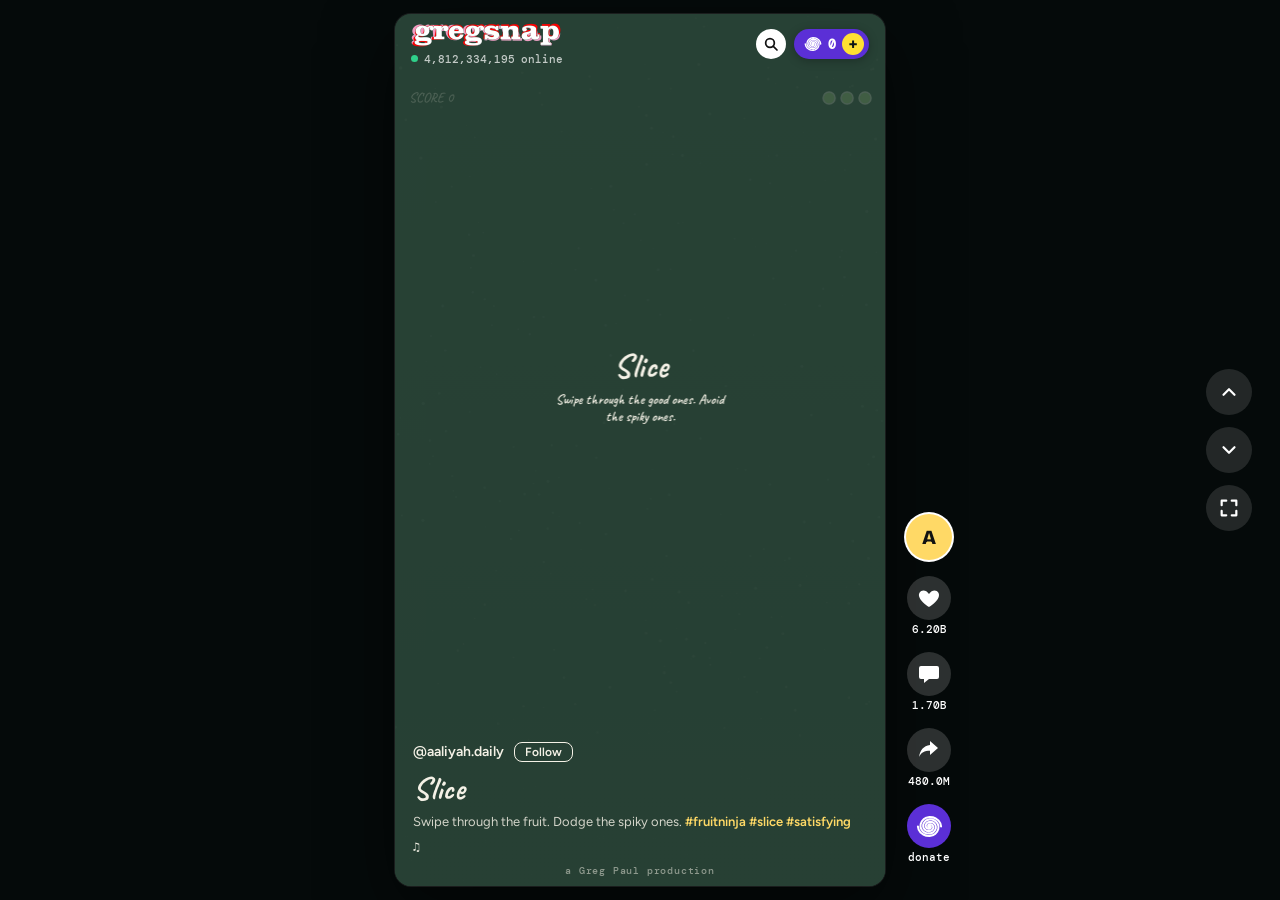
==== index.html @ 6f86787e "GregSnap: shuffle the cards in Pairs/match games (pairs were laid out side by side) Co-Authored-By: " ====
<!doctype html><html lang="en"><head><meta charset="utf-8"><meta name="viewport" content="width=device-width,initial-scale=1,viewport-fit=cover">
<meta name="theme-color" content="#050a0a"><meta name="apple-mobile-web-app-capable" content="yes"><meta name="mobile-web-app-capable" content="yes"><meta name="apple-mobile-web-app-status-bar-style" content="black-translucent"><title>GregSnap</title><link rel="icon" type="image/png" sizes="96x96" href="[data-uri]"><link rel="icon" type="image/png" sizes="192x192" href="[data-uri]"><meta name="apple-mobile-web-app-title" content="GregSnap"><link rel="manifest" href="/manifest.webmanifest"><link rel="apple-touch-icon" href="[data-uri]">
<meta name="claude:viewport-fit-sides" content="cover">
<script>try{if(navigator.standalone||matchMedia("(display-mode: standalone)").matches)document.documentElement.classList.add("sa")}catch(_){}</script>
<link rel="preconnect" href="https://fonts.googleapis.com">
<link rel="preconnect" href="https://fonts.gstatic.com" crossorigin>
<link href="https://fonts.googleapis.com/css2?family=Bricolage+Grotesque:opsz,wght@12..96,600;12..96,800&family=DM+Mono:wght@400;500&family=Figtree:wght@400;600&display=swap" rel="stylesheet">
<link href="https://fonts.googleapis.com/css2?family=Nunito:wght@600;700;800;900&display=swap" rel="stylesheet"><link href="https://fonts.googleapis.com/css2?family=Bangers:wght@400&display=swap" rel="stylesheet">
<link href="https://fonts.googleapis.com/css2?family=Righteous:wght@400&display=swap" rel="stylesheet">
<link href="https://fonts.googleapis.com/css2?family=VT323:wght@400&display=swap" rel="stylesheet">
<link href="https://fonts.googleapis.com/css2?family=Fredoka:wght@400;600&display=swap" rel="stylesheet">
<link href="https://fonts.googleapis.com/css2?family=Baloo+2:wght@600;800&display=swap" rel="stylesheet">
<link href="https://fonts.googleapis.com/css2?family=Bungee&display=swap" rel="stylesheet">
<link href="https://fonts.googleapis.com/css2?family=Nunito:wght@600;800&display=swap" rel="stylesheet">
<link href="https://fonts.googleapis.com/css2?family=IBM+Plex+Sans:wght@500;600&display=swap" rel="stylesheet">
<link href="https://fonts.googleapis.com/css2?family=Chakra+Petch:wght@500;600;700&display=swap" rel="stylesheet">
<link href="https://fonts.googleapis.com/css2?family=IBM+Plex+Mono:wght@400;500&display=swap" rel="stylesheet">
<link href="https://fonts.googleapis.com/css2?family=Anton:wght@400&display=swap" rel="stylesheet">
<link href="https://fonts.googleapis.com/css2?family=Oswald:wght@400;500&display=swap" rel="stylesheet">
<link href="https://fonts.googleapis.com/css2?family=Special+Elite:wght@400&display=swap" rel="stylesheet">
<link href="https://fonts.googleapis.com/css2?family=Courier+Prime:wght@400;700&display=swap" rel="stylesheet">
<link href="https://fonts.googleapis.com/css2?family=Press+Start+2P:wght@400&display=swap" rel="stylesheet">
<link href="https://fonts.googleapis.com/css2?family=Space+Grotesk:wght@500;700&display=swap" rel="stylesheet">
<link href="https://fonts.googleapis.com/css2?family=Space+Mono:wght@400;700&display=swap" rel="stylesheet">
<link href="https://fonts.googleapis.com/css2?family=Archivo:wght@700;800&display=swap" rel="stylesheet">
<link href="https://fonts.googleapis.com/css2?family=Shrikhand:wght@400&display=swap" rel="stylesheet">
<link href="https://fonts.googleapis.com/css2?family=Orbitron:wght@500;800&display=swap" rel="stylesheet">
<link href="https://fonts.googleapis.com/css2?family=Caveat:wght@500;700&display=swap" rel="stylesheet">
<link href="https://fonts.googleapis.com/css2?family=Creepster&family=Silkscreen:wght@400;700&display=swap" rel="stylesheet">
<link href="https://fonts.googleapis.com/css2?family=Titan+One:wght@400&display=swap" rel="stylesheet">
<link href="https://fonts.googleapis.com/css2?family=Lilita+One:wght@400&display=swap" rel="stylesheet">
<link href="https://fonts.googleapis.com/css2?family=Playfair+Display:wght@700;900&display=swap" rel="stylesheet">
<link href="https://fonts.googleapis.com/css2?family=Cinzel:wght@500;700&display=swap" rel="stylesheet">
<link href="https://fonts.googleapis.com/css2?family=Luckiest+Guy&family=Rubik:wght@500;700;800;900&display=swap" rel="stylesheet">
<link href="https://fonts.googleapis.com/css2?family=Comic+Neue:wght@400;700&display=swap" rel="stylesheet">
<style>
/* Layout: one phone-shaped vertical feed. Each slide is a playable game card with a rail on the right and a caption underneath. */
:root{
  --ink:#0c1615;
  --paper:#f2f6f1;
  --yellow:#ffe033;
  --coral:#ff5a4e;
  --mint:#5be3b0;
  --green:#12a06a;
  --stage:#050a0a;
  --bezel:#1a2423;
  --muted:#9fb3ad;
  --display:"Bricolage Grotesque","Arial Black",system-ui,sans-serif;
  --body:"Figtree",system-ui,sans-serif;
  --mono:"DM Mono",ui-monospace,Menlo,monospace;
  color-scheme:dark;
}
html,body{height:100%}
body{
  box-sizing:border-box;margin:0;background:var(--stage);color:var(--paper);
  font:400 14px/1.4 var(--body);
  display:flex;justify-content:center;align-items:center;overflow:hidden;
  padding-block:12px;
  padding-left:max(16px,env(safe-area-inset-left,0px));
  padding-right:max(16px,env(safe-area-inset-right,0px));
}
.phone{
  position:relative;flex:none;height:100%;max-height:880px;aspect-ratio:9/19;max-width:100%;min-width:0;
  border-radius:38px;overflow:hidden;background:#000;
  box-shadow:0 0 0 7px var(--bezel),0 30px 80px rgba(0,0,0,.6);
}
@media (max-width:520px){.phone{border-radius:22px}}

.top{
  position:absolute;top:0;left:0;right:0;height:58px;z-index:5;
  display:flex;align-items:center;justify-content:space-between;padding:0 14px;
  pointer-events:none;color:var(--hdc,#fff);
}
.brand{display:flex;align-items:center;gap:8px}
.mark{width:28px;height:28px;border-radius:9px;background:var(--hdc,#fff);color:var(--hdi,#111);display:grid;place-items:center;font:800 18px var(--display)}
.word{font:800 20px var(--display);letter-spacing:-.03em}
.live{display:flex;align-items:center;gap:6px;font:500 11px var(--mono);color:var(--hdd,#ccc);font-variant-numeric:tabular-nums}
.live i{width:7px;height:7px;border-radius:50%;background:#2fd08a;animation:blink 1.4s infinite}
@keyframes blink{50%{opacity:.25}}

.feed{
  position:absolute;inset:0;overflow-y:auto;scroll-snap-type:y mandatory;scrollbar-width:none;
  overscroll-behavior:contain;outline:none;
}
.feed::-webkit-scrollbar{display:none}
.slide{position:relative;height:100%;scroll-snap-align:start;scroll-snap-stop:always;overflow:hidden}

.play{
  position:absolute;inset:0;overflow:hidden;
}
.play canvas{display:block;width:100%;height:100%;touch-action:pan-y;-webkit-user-select:none;user-select:none}
.play canvas.hold{touch-action:none}
/* essay post: a long read that sometimes shows up in the feed */
.essay{position:absolute;overflow-y:auto;overscroll-behavior-y:auto;-webkit-overflow-scrolling:touch;touch-action:pan-y;scrollbar-width:thin;color:#1d1d1b;font:17px/1.62 Georgia,'Iowan Old Style','Times New Roman',serif;-webkit-user-select:text;user-select:text}
.essay .in{max-width:34em;margin:0 auto;padding:26px 22px 40px}
.essay h1{font:700 27px/1.2 Georgia,serif;margin:4px 0 6px;letter-spacing:-.01em}
.essay .by{font:13px/1.4 Georgia,serif;color:#77756e;font-style:italic;margin:0 0 22px}
.essay h2{font:700 19px/1.3 Georgia,serif;margin:28px 0 8px}
.essay p{margin:0 0 15px}
.essay .fn{margin:0 0 8px;color:#9a978f;font:12px/1.5 Georgia,serif}
.essay pre{margin:0 0 15px;padding:12px 14px;background:#f0eee6;border-radius:6px;overflow-x:auto;font:13px/1.5 Menlo,Consolas,monospace;white-space:pre}
.essay a{color:#8a2a1f}
.essay p.fn:first-of-type{}
.essay pre.fn{font-size:12px;padding:10px 12px}
.essay sup{color:#8a2a1f}
.essay .coda{margin-top:28px;padding-top:14px;border-top:1px solid #dcd9cf;color:#6b6962;font-size:15px;font-style:italic}

.rail{position:absolute;right:8px;bottom:150px;width:52px;display:flex;flex-direction:column;align-items:center;gap:9px}
.av{width:46px;height:46px;border-radius:50%;display:grid;place-items:center;font:800 20px var(--display);box-shadow:0 0 0 2px var(--sfg,#fff)}
.rbtn{display:grid;justify-items:center;gap:2px;background:none;border:0;padding:0;color:var(--sfg,#fff);font:500 11px var(--mono);cursor:pointer;font-variant-numeric:tabular-nums}
.rbtn .ic{width:44px;height:44px;border-radius:50%;background:color-mix(in srgb,var(--sfg,#fff) 16%,transparent);display:grid;place-items:center}
.rbtn svg{width:24px;height:24px}
.rbtn.on .ic{color:#ff3b5c}
.rbtn:focus-visible,.follow:focus-visible,.sheet button:focus-visible{outline:2px solid var(--yellow);outline-offset:2px;border-radius:12px}
.rbtn.pulse .ic{animation:pop .3s}
@media (max-height:660px){.rbtn[data-act="next"]{display:none}}
@keyframes pop{50%{transform:scale(1.22)}}

.cap{
  position:absolute;left:0;right:0;bottom:0;height:150px;box-sizing:border-box;padding:10px 16px 14px;
  display:flex;flex-direction:column;justify-content:flex-end;gap:6px;
  background:linear-gradient(to bottom,transparent,var(--capbg,transparent) 36%);
}
.who{display:flex;align-items:center;gap:10px;font:600 14px var(--body);color:var(--sfg,#fff)}
.follow{border:1.5px solid var(--sfg,#fff);background:none;color:var(--sfg,#fff);border-radius:8px;padding:2px 10px;font:600 12px var(--body);cursor:pointer}
.follow.on{background:var(--sfg,#fff);color:var(--sbgc,#111)}
.ttl{font-family:var(--tfont,var(--display));font-weight:var(--tfw,800);font-size:var(--tsize,22px);line-height:1.08;letter-spacing:var(--tls,-.02em);text-transform:var(--tcase,none);color:var(--sfg,#fff);text-wrap:balance}
.desc{margin:0;font-size:13px;color:var(--sdim,#ddd);display:-webkit-box;-webkit-line-clamp:2;-webkit-box-orient:vertical;overflow:hidden}
.tag{color:var(--stag,#ffe033);font-weight:600}
.music{display:flex;align-items:center;gap:8px;font:400 12px var(--mono);color:var(--sfg,#fff)}
.mq{overflow:hidden;white-space:nowrap;flex:1;min-width:0}
.mq span{display:inline-block;padding-left:100%;animation:marq 10s linear infinite}
@keyframes marq{to{transform:translateX(-100%)}}

.scrim{position:absolute;inset:0;z-index:9;background:rgba(0,0,0,.45)}
.sheet{
  position:absolute;left:0;right:0;bottom:0;height:56%;z-index:10;background:#111c1b;border-radius:22px 22px 0 0;
  transform:translateY(105%);transition:transform .28s ease;display:flex;flex-direction:column;
}
.sheet.open{transform:none}
.sheet header{display:flex;justify-content:space-between;align-items:center;padding:14px 16px;font:800 16px var(--display);border-bottom:1px solid rgba(242,246,241,.1)}
.sheet header button{background:none;border:0;color:var(--paper);font:600 13px var(--body);cursor:pointer;padding:4px 8px}
.sheet ul{list-style:none;margin:0;padding:12px 16px;overflow:auto;display:grid;gap:14px;align-content:start}
.sheet .u{font:500 12px var(--mono);color:var(--muted)}
.sheet .t{font-size:14px}
.sheet .lk{float:right;color:var(--muted)}

[hidden]{display:none!important}
.rbtn.dn .ic{background:#5b2fd6;color:#fff}
.rbtn.dn svg{width:27px;height:27px}
.who2{display:flex;align-items:center;gap:12px}
.av2{width:44px;height:44px;border-radius:50%;display:grid;place-items:center;font:800 19px var(--display);color:var(--ink);flex:none}
.who2 b{display:block;font:800 16px var(--display)}
.who2 small{display:block;font:500 11px var(--mono);color:var(--muted)}
.urlrow{display:flex;gap:8px}
.urlrow input{flex:1;min-width:0;border:0;border-radius:10px;padding:12px;background:rgba(242,246,241,.08);color:var(--paper);font:500 13px var(--mono)}
.smsg{width:100%;box-sizing:border-box;resize:none;border:0;border-radius:10px;padding:12px;background:rgba(242,246,241,.08);color:var(--paper);font:500 14px/1.4 var(--body)}
.smsg:focus-visible{outline:2px solid var(--yellow);outline-offset:2px}
.urlrow button{flex:1;min-height:44px;border:0;border-radius:10px;padding:0 14px;background:var(--paper);color:var(--ink);font:700 13px var(--body);cursor:pointer;min-width:96px}
.urlrow button:focus-visible,.linkbtn:focus-visible,.urlrow input:focus-visible{outline:2px solid var(--yellow);outline-offset:2px}
.linka{text-decoration:none}
.linkbtn{border:0;background:none;color:var(--yellow);font:600 13px var(--body);cursor:pointer;padding:6px;text-align:center}
.sdesc{margin:0;font:600 14px var(--body);color:var(--paper)}
.bt{display:grid;gap:2px;min-width:0}
.bt .word{line-height:1}
.galchip{pointer-events:auto;display:flex;align-items:center;gap:6px;border:0;cursor:pointer;color:#fff;background:#5b2fd6;box-shadow:0 2px 10px rgba(0,0,0,.25);border-radius:999px;padding:4px 5px 4px 10px;font:600 13px var(--mono);font-variant-numeric:tabular-nums}
.galchip svg{width:18px;height:18px;color:#fff;display:block}
.galchip .plus{width:22px;height:22px;border-radius:50%;background:var(--yellow);color:var(--ink);display:grid;place-items:center;font:800 16px/1 var(--body)}
.galchip:focus-visible,.spinbtn:focus-visible,.donate:focus-visible,.amts button:focus-visible{outline:2px solid var(--yellow);outline-offset:2px}

.crate{height:auto;max-height:84%}
.sheet.small{height:auto;max-height:80%}
.sheet header .hr{display:flex;gap:2px}
.cbody{flex:1 1 auto;min-height:0;overflow:auto;padding:12px 16px 20px;display:grid;gap:12px;align-content:start}
.bal{display:flex;align-items:center;justify-content:space-between;font:500 11px var(--mono);color:var(--muted);letter-spacing:.05em}
.bal b{display:flex;align-items:center;gap:8px;font:800 28px var(--display);color:var(--paper);letter-spacing:-.02em;font-variant-numeric:tabular-nums}
.bal b svg{width:24px;height:24px;color:#c9b8ff}
.reelwrap{position:relative;border-radius:14px;background:#0b1413;box-shadow:inset 0 0 0 1px rgba(242,246,241,.12);overflow:hidden}
.reelwrap::before,.reelwrap::after{content:"";position:absolute;top:0;bottom:0;width:48px;z-index:2;pointer-events:none}
.reelwrap::before{left:0;background:linear-gradient(90deg,#0b1413,transparent)}
.reelwrap::after{right:0;background:linear-gradient(270deg,#0b1413,transparent)}
.marker{position:absolute;left:50%;top:0;bottom:0;width:3px;margin-left:-1.5px;background:var(--yellow);z-index:3;box-shadow:0 0 12px rgba(255,224,51,.8)}
.marker::before,.marker::after{content:"";position:absolute;left:50%;margin-left:-7px;border:7px solid transparent}
.marker::before{top:0;border-top-color:var(--yellow)}
.marker::after{bottom:0;border-bottom-color:var(--yellow)}
.reel{padding:14px 0;overflow:hidden}
.strip{display:flex;will-change:transform}
.it{flex:none;width:88px;height:112px;margin-right:6px;border-radius:10px;background:#16201f;background:radial-gradient(circle at 50% 36%,color-mix(in srgb,var(--c) 28%,transparent),transparent 68%),#16201f;box-shadow:inset 0 0 0 1px rgba(242,246,241,.09);display:grid;place-items:center;align-content:center;gap:2px;text-align:center;color:var(--paper)}
.it svg{width:34px;height:34px;color:var(--c)}
.it b{font:800 20px var(--display);letter-spacing:-.02em}
.it small{font:500 9px var(--mono);color:var(--muted);letter-spacing:.06em}
.it.none svg{opacity:.3}
.it.none b{font-size:14px;line-height:1.05;color:var(--muted)}
.it.dim{opacity:.35;transition:opacity .4s}
.it.win{box-shadow:inset 0 0 0 1px rgba(242,246,241,.55),0 0 24px rgba(255,255,255,.16);transform:scale(1.05)}
.result{margin:0;min-height:24px;text-align:center;font:800 19px var(--display);letter-spacing:-.01em;text-wrap:balance}
.spinbtn,.donate{border:0;border-radius:14px;padding:14px;cursor:pointer;font:800 17px var(--display);color:var(--ink);display:flex;justify-content:center;align-items:center;gap:10px}
.spinbtn{background:linear-gradient(90deg,var(--yellow),#ffb703)}
.donate{background:linear-gradient(90deg,var(--mint),#7dd6ff)}
.spinbtn small{font:500 11px var(--mono);background:rgba(12,22,21,.15);border-radius:999px;padding:2px 8px}
.spinbtn:disabled,.donate:disabled{opacity:.5;cursor:default}
.sub{margin:0;font:500 11px var(--mono);color:var(--muted);text-align:center}
.amts{display:grid;grid-template-columns:repeat(4,1fr);gap:6px}
.amts button{border:0;border-radius:10px;padding:10px 4px;background:rgba(242,246,241,.08);color:var(--paper);font:600 13px var(--mono);cursor:pointer}
.amts button[aria-pressed="true"]{background:var(--paper);color:var(--ink)}

.gift{position:absolute;inset:0;z-index:30;display:grid;place-items:center;pointer-events:none;background:radial-gradient(circle at 50% 46%,rgba(138,92,255,.6),rgba(5,10,10,.82) 72%);animation:gfade 2.8s ease both}
.gwrap{position:relative;display:grid;justify-items:center;gap:6px;text-align:center;padding:0 16px}
.gsw{width:150px;height:150px;color:#d9ccff;animation:gspin 2.4s cubic-bezier(.2,.7,.2,1) both}
.gsw svg{width:100%;height:100%;display:block}
.gl{margin:0;font:800 30px/1 var(--display);letter-spacing:-.02em;animation:gtext .6s .25s ease both}
.gsub{margin:0;font:500 12px var(--mono);color:rgba(242,246,241,.85);animation:gtext .6s .4s ease both}
.gift i{position:absolute;left:50%;top:30%;width:8px;height:8px;border-radius:50%;background:var(--yellow);animation:gfly 1.6s .2s ease-out both}
@keyframes gfade{0%{opacity:0}10%{opacity:1}80%{opacity:1}100%{opacity:0}}
@keyframes gspin{0%{transform:rotate(-300deg) scale(.15)}100%{transform:rotate(30deg) scale(1.05)}}
@keyframes gtext{from{opacity:0;transform:translateY(10px)}to{opacity:1;transform:none}}
@keyframes gfly{0%{transform:translate(0,0) scale(1);opacity:1}100%{transform:translate(var(--x),var(--y)) scale(0);opacity:0}}
@media (prefers-reduced-motion:reduce){.gift,.gift *{animation:none!important}}

@media (prefers-reduced-motion:reduce){
  .mq span,.live i{animation:none}
  .mq span{padding-left:0}
  .sheet{transition:none}
}

/* ---- layout v2: true full-screen on phones, TikTok-style card on desktop ---- */
:root{--sat:env(safe-area-inset-top,0px);--sab:env(safe-area-inset-bottom,0px);--sal:env(safe-area-inset-left,0px);--sar:env(safe-area-inset-right,0px);--railw:62px}
html,body{height:100%;height:100dvh}
html{background:var(--stage)}
body{overscroll-behavior:none;-webkit-text-size-adjust:100%}
.top{box-sizing:border-box;height:calc(60px + var(--sat));padding:var(--sat) max(16px,var(--sar)) 0 max(16px,var(--sal))}
.cap{height:auto;min-height:0;box-sizing:border-box;padding:30px max(18px,var(--sar)) calc(var(--sab) + 8px) max(18px,var(--sal));gap:7px;background:linear-gradient(to bottom,transparent,var(--capbg,transparent) 30%)}
.cap .who{min-height:26px}
.cap .desc{line-height:1.38}
.cap .music{min-height:18px}
.gp{margin-top:1px;text-align:center;font:500 10px/14px var(--mono);letter-spacing:.08em;color:var(--sfg,#fff);opacity:.5;pointer-events:none;user-select:none}
.rail{bottom:calc(var(--caph,170px) + 8px);right:max(8px,var(--sar));gap:15px}
.sheet{padding-bottom:var(--sab)}
.navs{display:none}
/* iOS home-screen web app: iOS draws its own blur over the status bar and ~40pt below it.
   Push the header below that zone, and give WebKit a solid full-width fixed strip at the top edge,
   which it fills the status bar with instead of blurring (LocalFrameView::fixedContainerEdges). */
#sbar{display:none}
@media (max-width:699px) and (orientation:portrait){
 html.sa{--sbx:30px}
 html.sa .top{height:calc(60px + var(--sat) + var(--sbx));padding-top:calc(var(--sat) + var(--sbx))}
 html.sa #sbar{display:block;position:fixed;top:0;left:0;right:0;height:max(var(--sat),12px);z-index:2147483000;pointer-events:none;background-color:var(--sbc,#050a0a)}
}

@media (max-width:699px){
  body{display:block;padding:0}
  .phone{position:fixed;inset:0;width:auto;height:auto;max-width:none;max-height:none;aspect-ratio:auto;border-radius:0;box-shadow:none;background:transparent}
  .rbtn[data-act="next"]{display:none}
  .pwa .phone{bottom:auto;height:var(--apph,100%)}
  .pwa .cap{padding-bottom:max(calc(var(--sab) + 8px),28px)}
}
@media (max-width:699px) and (max-height:700px){ .cap .desc{-webkit-line-clamp:1} }

@media (min-width:700px){
  :root{--railw:0px}
  html,body{background:var(--stage)}
  body{padding:0;display:flex;justify-content:center;align-items:center}
  .phone{--cardh:min(calc(100dvh - 28px),1040px);--cardw:min(calc(var(--cardh) * 9 / 16),calc(100vw - 200px));
    width:var(--cardw);height:var(--cardh);max-width:none;max-height:none;aspect-ratio:auto;border-radius:16px;
    box-shadow:0 0 0 1px rgba(255,255,255,.09),0 24px 70px rgba(0,0,0,.55)}
  .rail{--sfg:#fff;position:fixed;right:auto;top:auto;
    left:calc(50vw + var(--cardw) / 2 + 18px);bottom:calc((100dvh - var(--cardh)) / 2 + 22px);gap:16px;z-index:6}
  .slide:not(.is-cur) .rail{visibility:hidden}
  .rbtn[data-act="next"]{display:none}
  .navs{display:flex;flex-direction:column;gap:12px;position:fixed;right:28px;top:50%;transform:translateY(-50%);z-index:6}
  .navb{width:46px;height:46px;border-radius:50%;border:0;background:rgba(255,255,255,.12);color:#fff;display:grid;place-items:center;cursor:pointer}
  .navb:hover{background:rgba(255,255,255,.2)}
  .navb:focus-visible{outline:2px solid var(--yellow);outline-offset:2px}
  .navb svg{width:22px;height:22px}
}
/* ---- desktop fullscreen: the game fills the whole monitor (e.g. 1920x1080) ---- */
.navb.fsb{display:none}
@media (min-width:700px) and (hover:hover) and (pointer:fine){ .fsok .navb.fsb{display:grid} }
.navb.fsb .ic-out{display:none}
html.fs .navb.fsb .ic-in{display:none}
html.fs .navb.fsb .ic-out{display:block}
html.fs body{padding:0}
html.fs .phone{position:fixed;inset:0;--cardw:100vw;--cardh:100vh;width:100vw;height:100vh;border-radius:0;box-shadow:none}
html.fs .top,html.fs .cap,html.fs .rail{display:none!important}
html.fs .navs{right:18px;opacity:.18;transition:opacity .2s}
html.fs .navs:hover,html.fs .navs:focus-within{opacity:1}
.fsgp{display:none}
html.fs .fsgp{display:block;position:fixed;left:0;right:0;bottom:6px;z-index:6;text-align:center;font:500 10px/14px var(--mono);letter-spacing:.08em;color:#fff;opacity:.45;text-shadow:0 1px 2px rgba(0,0,0,.6);pointer-events:none;user-select:none}
.bt .word.glogo{display:block;position:relative;width:150px;height:24px;margin-bottom:3px;text-shadow:none;background:url([data-uri]) 0 0/100% 100% no-repeat}.glogo i{position:absolute;inset:0;background:var(--hdc,#fff);transition:background-color .3s;-webkit-mask:var(--glm) 0 0/100% 100% no-repeat;mask:var(--glm) 0 0/100% 100% no-repeat}:root{--glm:url([data-uri])}.brand .mark{width:32px;height:32px;border-radius:8px;background:#fff;overflow:hidden;padding:0;box-shadow:0 0 0 1px rgba(0,0,0,.18),0 2px 6px rgba(0,0,0,.25)}.brand .mark img{width:100%;height:100%;display:block}.bt .word{font:400 22px/1.05 GSLogo,"Rockwell Extra Bold",Rockwell,Georgia,serif;letter-spacing:.01em;color:var(--hdc,#fff);text-shadow:-1px -1px 0 #ff1a1a,-2px 1.5px 0 #f59ac0;margin-bottom:2px}.it.neg{background:radial-gradient(circle at 50% 36%,rgba(255,64,64,.22),transparent 68%),#1a1414;box-shadow:inset 0 0 0 1px rgba(255,64,64,.35)}.it.neg svg{filter:grayscale(1) brightness(.7);transform:rotate(180deg)}.it.neg b{color:#ff5a5a}.it.neg.win{animation:negShake .5s 3}@keyframes negShake{0%,100%{transform:translateX(0)}25%{transform:translateX(-4px) rotate(-2deg)}75%{transform:translateX(4px) rotate(2deg)}}@media (prefers-reduced-motion:reduce){.it.neg.win{animation:none}}@keyframes rbHue{to{filter:hue-rotate(360deg)}}@keyframes rbPan{to{background-position:200% 50%}}.it.rb{position:relative;background:linear-gradient(135deg,rgba(255,60,60,.28),rgba(255,200,40,.24),rgba(60,220,120,.24),rgba(60,160,255,.26),rgba(190,80,255,.28)),#16201f;box-shadow:none}.it.rb::before{content:'';position:absolute;inset:0;border-radius:inherit;padding:2px;background:linear-gradient(90deg,#ff3b3b,#ffb02e,#ffe83a,#3ee07a,#3aa8ff,#a65bff,#ff3bd0,#ff3b3b) 0 50%/200% 100%;-webkit-mask:linear-gradient(#000 0 0) content-box,linear-gradient(#000 0 0);-webkit-mask-composite:xor;mask-composite:exclude;animation:rbPan 2s linear infinite;pointer-events:none}.it.rb svg{color:#ff4d4d;animation:rbHue 2s linear infinite}.it.rb b,.it.rb small,#result.rb{background:linear-gradient(90deg,#ff3b3b,#ffb02e,#ffe83a,#3ee07a,#3aa8ff,#a65bff,#ff3bd0,#ff3b3b) 0 50%/200% 100%;-webkit-background-clip:text;background-clip:text;color:transparent!important;-webkit-text-fill-color:transparent;animation:rbPan 2s linear infinite}.it.rb.win{box-shadow:0 0 26px rgba(255,120,220,.45),0 0 40px rgba(80,180,255,.3)}@media (prefers-reduced-motion:reduce){.it.rb::before,.it.rb svg,.it.rb b,.it.rb small,#result.rb{animation:none}}</style>

<div id="sbar" aria-hidden="true"></div>
<main class="phone" id="phone">
  <div class="top">
    <div class="brand"><div class="bt"><span class="word glogo" role="img" aria-label="GregSnap"><i></i></span><div class="live"><i></i><span id="online">4,812,330,119</span> online</div></div></div>
    <button type="button" class="galchip" id="galchip" aria-label="Open Galaxy Crate"><span id="galIcon"></span><span id="galn">0</span><span class="plus">+</span></button>
  </div>
  <div class="feed" id="feed" tabindex="0" aria-label="GregSnap game feed"></div>
  <div class="navs"><button type="button" class="navb" id="navUp" aria-label="Previous game"><svg viewBox="0 0 24 24" fill="none" stroke="currentColor" stroke-width="2.4" stroke-linecap="round" stroke-linejoin="round"><path d="M6 15l6-6 6 6"/></svg></button><button type="button" class="navb" id="navDn" aria-label="Next game"><svg viewBox="0 0 24 24" fill="none" stroke="currentColor" stroke-width="2.4" stroke-linecap="round" stroke-linejoin="round"><path d="M6 9l6 6 6-6"/></svg></button><button type="button" class="navb fsb" id="navFs" aria-label="Fullscreen" title="Fullscreen (Esc to exit)"><svg class="ic-in" viewBox="0 0 24 24" fill="none" stroke="currentColor" stroke-width="2.4" stroke-linecap="round" stroke-linejoin="round"><path d="M4 9V4h5M20 9V4h-5M4 15v5h5M20 15v5h-5"/></svg><svg class="ic-out" viewBox="0 0 24 24" fill="none" stroke="currentColor" stroke-width="2.4" stroke-linecap="round" stroke-linejoin="round"><path d="M9 4v5H4M15 4v5h5M9 20v-5H4M15 20v-5h5"/></svg></button></div><div class="fsgp" aria-hidden="true">a Greg Paul production</div>
  <div class="scrim" id="scrim" hidden></div>
  <section class="sheet" id="sheet" aria-label="Comments">
    <header><span id="sheetTitle">Comments</span><button type="button" data-closeall>Close</button></header>
    <ul id="sheetList"></ul>
  </section>
  <section class="sheet crate" id="crate" aria-label="Galaxy Crate">
    <header><span>Galaxy Crate</span><span class="hr"><button type="button" id="snd" aria-pressed="true">Sound on</button><button type="button" id="mus" aria-pressed="false">Music off</button><button type="button" data-closeall>Close</button></span></header>
    <div class="cbody" id="paneCrate">
      <div class="bal"><span>YOUR GALAXIES</span><b><span id="balIcon"></span><span id="balN">0</span></b></div>
      <div class="reelwrap"><div class="marker"></div><div class="reel" id="reel"><div class="strip" id="strip"></div></div></div>
      <p class="result" id="result" aria-live="polite">Open a crate. Win galaxies. Or don't.</p>
      <button type="button" class="spinbtn" id="openBtn">OPEN CRATE <small>$10.00</small></button>
      <p class="sub">Crates opened: <span id="openedN">0</span></p>
    </div>
  </section>
  <section class="sheet small" id="dsheet" aria-label="Donate galaxies">
    <header><span>Donate galaxies</span><button type="button" data-closeall>Close</button></header>
    <div class="cbody">
      <div class="who2"><span class="av2" id="dAv"></span><div><b id="dName"></b><small id="dGame"></small></div></div>
      <div class="bal"><span>YOUR GALAXIES</span><b><span id="dBalIcon"></span><span id="dBal">0</span></b></div>
      <div class="amts" id="amts">
        <button type="button" data-amt="10" aria-pressed="true">10</button>
        <button type="button" data-amt="100" aria-pressed="false">100</button>
        <button type="button" data-amt="1000" aria-pressed="false">1,000</button>
        <button type="button" data-amt="all" aria-pressed="false">ALL</button>
      </div>
      <button type="button" class="donate" id="donateBtn">DONATE</button>
      <p class="sub" id="dHint"></p>
      <button type="button" class="linkbtn" id="getMore">Get more galaxies</button>
    </div>
  </section>
  <section class="sheet small" id="ssheet" aria-label="Share">
    <header><span>Share</span><button type="button" data-closeall>Close</button></header>
    <div class="cbody">
      <p class="sdesc" id="sTitle"></p>
      <textarea id="shareUrl" class="smsg" rows="3" readonly aria-label="Message to share">fazegregpaul.com</textarea>
      <div class="urlrow"><button type="button" id="copyBtn">Copy</button><button type="button" id="nativeShare" hidden>Share…</button></div>
      <a class="spinbtn linka" id="openSite" href="https://fazegregpaul.com" target="_blank" rel="noopener">Open fazegregpaul.com</a>
    </div>
  </section>
  <div class="gift" id="gift" hidden aria-hidden="true">
    <div class="gwrap">
      <i style="--x:-130px;--y:-90px"></i><i style="--x:130px;--y:-80px"></i><i style="--x:-100px;--y:110px"></i><i style="--x:110px;--y:120px"></i>
      <i style="--x:-40px;--y:-150px"></i><i style="--x:50px;--y:-140px"></i><i style="--x:-150px;--y:20px"></i><i style="--x:150px;--y:30px"></i>
      <div class="gsw" id="giftIcon"></div>
      <p class="gl" id="giftTitle"></p>
      <p class="gsub" id="giftSub"></p>
    </div>
  </div>
</main>

<script>
(() => {
  const TAU = Math.PI * 2;
  /* very short play areas (phones held sideways) can make some games ask for negative circle sizes, which throws and used
     to stop the whole app loading: clamp them to 0 instead */
  (() => { try { const P = CanvasRenderingContext2D.prototype, A = P.arc, E = P.ellipse, RR = P.roundRect;
    P.arc = function (x, y, r, ...k) { return A.call(this, x, y, r > 0 ? r : 0, ...k); };
    P.ellipse = function (x, y, rx, ry, ...k) { return E.call(this, x, y, rx > 0 ? rx : 0, ry > 0 ? ry : 0, ...k); };
    if (RR) P.roundRect = function (x, y, w, h, r) { if (typeof r === 'number' && !(r >= 0)) r = 0; else if (Array.isArray(r)) r = r.map(v => typeof v === 'number' && !(v >= 0) ? 0 : v); return RR.call(this, x, y, w, h, r); };
  } catch (_) {} })();
  const clamp = (v, a, b) => Math.max(a, Math.min(b, v));
  const rand = (a, b) => a + Math.random() * (b - a);
  const pick = a => a[Math.floor(Math.random() * a.length)];
  const fmt = n => n >= 1e12 ? (n / 1e12).toFixed(2) + 'T' : n >= 1e9 ? (n / 1e9).toFixed(2) + 'B' : n >= 1e6 ? (n / 1e6).toFixed(1) + 'M' : n >= 1e3 ? (n / 1e3).toFixed(1) + 'K' : String(Math.round(n));
  const shuf = a => { const r = a.slice(); for (let i = r.length - 1; i > 0; i--) { const j = Math.floor(Math.random() * (i + 1)); const t = r[i]; r[i] = r[j]; r[j] = t; } return r; };
  const DISPLAY = 'D', MONO = 'M';
  const lum = h => { const n = parseInt(h.slice(1), 16); return (0.299 * ((n >> 16) & 255) + 0.587 * ((n >> 8) & 255) + 0.114 * (n & 255)) / 255; };
  const onC = h => (typeof h === 'string' && h[0] === '#' && h.length === 7) ? (lum(h) > 0.6 ? '#111111' : '#ffffff') : '#111111';
  const mulberry = s => () => { s |= 0; s = s + 0x6D2B79F5 | 0; let t = Math.imul(s ^ s >>> 15, 1 | s); t = t + Math.imul(t ^ t >>> 7, 61 | t) ^ t; return ((t ^ t >>> 14) >>> 0) / 4294967296; };

  /* ---------- skins: every game gets its own look, as if a different person made it ---------- */
  const SKINS = {};
  const skin = (name, o) => (SKINS[name] = Object.assign({
    lw: 0, hard: 0, soft: 0, r: 10, sq: false, glow: 0, scan: false, bevel: false, sketch: false, pat: 'none', patc: 'rgba(0,0,0,.08)',
    fs: 1, ms: 1, fw: 700, mw: 500, case: null, dcase: null, veil: 'rgba(0,0,0,.55)', vfg: '#ffffff', dark: false,
    sh: '#000000', shc: 'rgba(0,0,0,.22)', tsize: 22, tls: '-.01em', tcase: 'none', frame: ''
  }, o, { name }));

  skin('comic', {
    bg: ['#ffe94d', '#ffd21f'], pat: 'halftone', patc: 'rgba(232,33,47,.24)', fg: '#111111', dim: '#6b5200', panel: '#ffffff', pfg: '#111111',
    line: '#111111', lw: 3.5, hard: 5, sh: '#111111', r: 6, pal: ['#e8212f', '#1f6fff', '#0fbf6a', '#ff8a00'], good: '#0a9d52', bad: '#e8212f',
    font: '"Bangers","Impact","Arial Black",sans-serif', fw: 400, fs: 1.2, mono: '"Comic Neue","Comic Sans MS",cursive', mw: 700, ms: 1,
    veil: 'rgba(255,233,77,.8)', vfg: '#111111',
    slide: '#2f6bff', sbgc: '#2f6bff', sfg: '#ffffff', sdim: '#dbe6ff', stag: '#ffe94d', tsize: 30, tfw: 400, tls: '.02em',
    frame: 'border:4px solid #111;border-radius:10px;box-shadow:7px 7px 0 #111'
  });
  skin('vapor', {
    bg: ['#ff9fe0', '#8fd6ff'], pat: 'sun', patc: 'rgba(122,44,255,.55)', fg: '#2b0b5c', dim: '#6a3fb0', panel: '#ffffff', pfg: '#2b0b5c',
    line: '#2b0b5c', lw: 2, r: 18, soft: 14, shc: 'rgba(80,20,140,.3)', pal: ['#7a2cff', '#00c2d1', '#ff4fb6', '#ffd23f'], good: '#00a38a', bad: '#ff2e7e',
    font: '"Righteous","Arial Black",sans-serif', fw: 400, fs: 1.02, mono: '"Space Mono","Courier New",monospace', mw: 700, ms: 0.88,
    veil: 'rgba(255,255,255,.55)', vfg: '#2b0b5c',
    slide: 'linear-gradient(180deg,#ffa8e4,#a6e3ff)', sbgc: '#d6c4f2', sfg: '#2b0b5c', sdim: '#5a2fa3', stag: '#6a1fe6', tsize: 24, tfw: 400,
    frame: 'border-radius:30px;box-shadow:0 0 0 5px rgba(255,255,255,.75),0 14px 34px rgba(80,20,140,.35)'
  });
  skin('fintech', {
    bg: ['#f7f9fc', '#edf1f7'], pat: 'grid', patc: 'rgba(10,37,64,.045)', fg: '#0a2540', dim: '#6b7c93', panel: '#ffffff', pfg: '#0a2540',
    line: 'rgba(10,37,64,.14)', lw: 1, r: 10, soft: 16, shc: 'rgba(50,50,93,.2)', pal: ['#635bff', '#0f9d6b', '#ffb020', '#0a2540'], good: '#0f9d6b', bad: '#df1b41',
    font: '"IBM Plex Sans",system-ui,sans-serif', fw: 600, mono: '"IBM Plex Mono",ui-monospace,monospace', mw: 500, ms: 0.92,
    veil: 'rgba(237,241,247,.82)', vfg: '#0a2540',
    slide: '#dfe6f1', sbgc: '#dfe6f1', sfg: '#0a2540', sdim: '#5b6c85', stag: '#4d45e0', tsize: 21, tfw: 600, tls: '-.02em',
    frame: 'border-radius:14px;box-shadow:0 2px 4px rgba(10,37,64,.12),0 18px 40px rgba(50,50,93,.28)'
  });
  skin('candy', {
    bg: ['#ffc9e3', '#ffe6f2'], pat: 'dots', patc: 'rgba(255,255,255,.75)', fg: '#6a1b4d', dim: '#b0508a', panel: '#ffffff', pfg: '#6a1b4d',
    line: '#6a1b4d', lw: 0, r: 26, soft: 18, shc: 'rgba(190,60,140,.28)', pal: ['#ff5fa8', '#5fd9bd', '#ffcf5c', '#b794ff'], good: '#25b894', bad: '#ff4d6d',
    font: '"Fredoka","Arial Rounded MT Bold",sans-serif', fw: 600, mono: '"Nunito",system-ui,sans-serif', mw: 800, ms: 0.98, case: 'lower',
    veil: 'rgba(255,214,235,.78)', vfg: '#6a1b4d',
    slide: 'linear-gradient(180deg,#ffb7da,#ffe0ef)', sbgc: '#ffcbe3', sfg: '#6a1b4d', sdim: '#a2497f', stag: '#d6197f', tsize: 25, tfw: 600, tls: '0',
    frame: 'border-radius:34px;box-shadow:0 0 0 6px #fff,0 14px 30px rgba(190,60,140,.35)'
  });
  skin('terminal', {
    bg: ['#04110a', '#020a06'], pat: 'none', fg: '#4dff88', dim: '#2aa355', panel: '#06180d', pfg: '#4dff88', line: '#2aa355', lw: 1.5, r: 2,
    pal: ['#4dff88', '#ffb000', '#35d0ff', '#ff4d4d'], good: '#4dff88', bad: '#ff4d4d', scan: true, dark: true,
    font: '"VT323","Courier New",monospace', fw: 400, fs: 1.38, dcase: 'upper', mono: '"VT323","Courier New",monospace', mw: 400, ms: 1.3, case: 'upper',
    veil: 'rgba(2,10,6,.82)', vfg: '#4dff88',
    slide: '#010503', sbgc: '#010503', sfg: '#4dff88', sdim: '#2aa355', stag: '#ffb000', tsize: 30, tfw: 400, tls: '.04em', tcase: 'uppercase',
    frame: 'border-radius:16px;box-shadow:0 0 0 3px #0c1a12,0 0 0 8px #17281d,0 0 28px rgba(77,255,136,.4)'
  });
  skin('brut', {
    bg: ['#a4f0d6', '#a4f0d6'], pat: 'grid', patc: 'rgba(0,0,0,.09)', fg: '#000000', dim: '#1f5a49', panel: '#ffffff', pfg: '#000000',
    line: '#000000', lw: 3, hard: 6, sh: '#000000', r: 6, pal: ['#ff5c8a', '#4d8dff', '#ffd23f', '#ffffff'], good: '#12b886', bad: '#ff4d4d',
    font: '"Space Grotesk",system-ui,sans-serif', fw: 700, mono: '"Space Mono",ui-monospace,monospace', mw: 700, ms: 0.84,
    veil: 'rgba(164,240,214,.7)', vfg: '#000000',
    slide: '#ffd23f', sbgc: '#ffd23f', sfg: '#000000', sdim: '#4a3c00', stag: '#b4005a', tsize: 24, tfw: 700, tls: '-.03em',
    frame: 'border:3px solid #000;border-radius:8px;box-shadow:8px 8px 0 #000'
  });
  skin('win95', {
    bg: ['#008080', '#008080'], pat: 'none', fg: '#ffffff', dim: '#bfe8e8', panel: '#c0c0c0', pfg: '#000000', line: '#000000', lw: 0, r: 0, bevel: true,
    pal: ['#000080', '#800000', '#006060', '#6a006a'], good: '#008000', bad: '#cc0000',
    font: '"Tahoma","Verdana",sans-serif', fw: 700, fs: 0.95, mono: '"Tahoma","Verdana",sans-serif', mw: 400, ms: 0.9,
    veil: 'rgba(0,128,128,.6)', vfg: '#ffffff',
    slide: '#008080', sbgc: '#008080', sfg: '#ffffff', sdim: '#cfeeee', stag: '#ffff00', tsize: 21, tfw: 700, tls: '0',
    frame: 'border:3px solid;border-color:#ffffff #404040 #404040 #ffffff;border-radius:0;outline:1px solid #000'
  });
  skin('klein', {
    bg: ['#1b2cff', '#1426e0'], pat: 'stripes', patc: 'rgba(255,255,255,.07)', fg: '#ffffff', dim: '#b9c2ff', panel: '#ffffff', pfg: '#1b2cff',
    line: '#ffffff', lw: 0, r: 0, pal: ['#ff6a00', '#ffe600', '#00e5a8', '#ffffff'], good: '#00e5a8', bad: '#ff6a00',
    font: '"Anton","Impact",sans-serif', fw: 400, fs: 1.12, dcase: 'upper', mono: '"Oswald","Arial Narrow",sans-serif', mw: 500, ms: 1, case: 'upper',
    veil: 'rgba(20,38,224,.78)', vfg: '#ffffff',
    slide: '#f1f0ea', sbgc: '#f1f0ea', sfg: '#1b2cff', sdim: '#5560ff', stag: '#e85a00', tsize: 32, tfw: 400, tls: '.01em', tcase: 'uppercase',
    frame: 'border-radius:0;box-shadow:none'
  });
  skin('pixel', {
    bg: ['#9bbc0f', '#8bac0f'], pat: 'pix', patc: 'rgba(15,56,15,.07)', fg: '#0f380f', dim: '#306230', panel: '#9bbc0f', pfg: '#0f380f',
    line: '#0f380f', lw: 2, r: 0, sq: true, pal: ['#0f380f', '#306230', '#0f380f', '#306230'], good: '#0f380f', bad: '#306230',
    font: '"Press Start 2P","Courier New",monospace', fw: 400, fs: 0.6, mono: '"Press Start 2P","Courier New",monospace', mw: 400, ms: 0.5,
    veil: 'rgba(155,188,15,.82)', vfg: '#0f380f',
    slide: '#c8cbb8', sbgc: '#c8cbb8', sfg: '#2a2c25', sdim: '#5a5d50', stag: '#0f380f', tsize: 15, tfw: 400, tls: '0',
    frame: 'border-radius:0;box-shadow:0 0 0 4px #0f380f,0 0 0 11px #4a4d44,0 0 0 13px #2a2c25'
  });
  skin('notebook', {
    bg: ['#fcfdff', '#f2f6ff'], pat: 'ruled', patc: 'rgba(40,90,200,.3)', fg: '#1b2a8c', dim: '#6f7bc0', panel: '#ffffff', pfg: '#1b2a8c',
    line: '#1b2a8c', lw: 2.5, r: 8, sketch: true, pal: ['#e2362b', '#1b2a8c', '#2bb673', '#f2a900'], good: '#2bb673', bad: '#e2362b',
    font: '"Caveat","Comic Sans MS",cursive', fw: 700, fs: 1.32, mono: '"Caveat","Comic Sans MS",cursive', mw: 600, ms: 1.2,
    veil: 'rgba(252,253,255,.8)', vfg: '#1b2a8c',
    slide: '#e6d2ae', sbgc: '#e6d2ae', sfg: '#3a2a14', sdim: '#7a6238', stag: '#1b2a8c', tsize: 32, tfw: 700, tls: '0',
    frame: 'border:9px solid #fffdf6;border-radius:3px;box-shadow:0 8px 20px rgba(60,40,10,.4)'
  });
  skin('neon', {
    bg: ['#14002b', '#2b0057'], pat: 'grid', patc: 'rgba(255,43,214,.16)', fg: '#ffffff', dim: '#c9a8ff', panel: '#1d0140', pfg: '#ffffff',
    line: '#ff2bd6', lw: 2, r: 4, glow: 12, pal: ['#ff2bd6', '#00f0ff', '#ffe600', '#8a5cff'], good: '#00f0ff', bad: '#ff2bd6', dark: true,
    font: '"Orbitron","Arial Black",sans-serif', fw: 800, fs: 0.84, mono: '"Orbitron",sans-serif', mw: 500, ms: 0.72, case: 'upper',
    veil: 'rgba(20,0,43,.8)', vfg: '#ffffff',
    slide: '#0a0014', sbgc: '#0a0014', sfg: '#ffffff', sdim: '#b79be8', stag: '#00f0ff', tsize: 19, tfw: 800, tls: '.06em', tcase: 'uppercase',
    frame: 'border-radius:10px;box-shadow:0 0 0 2px #ff2bd6,0 0 22px #ff2bd6,0 0 64px rgba(0,240,255,.35)'
  });
  skin('slime', {
    bg: ['#ff7a00', '#ff9a2e'], pat: 'splat', patc: 'rgba(124,255,0,.4)', fg: '#2b0a3d', dim: '#6b2f87', panel: '#ffffff', pfg: '#2b0a3d',
    line: '#2b0a3d', lw: 3, hard: 4, sh: '#2b0a3d', r: 18, pal: ['#7cff00', '#a24dff', '#00c8ff', '#ff2b6a'], good: '#2bb300', bad: '#ff2b6a',
    font: '"Titan One","Arial Black",sans-serif', fw: 400, fs: 0.96, mono: '"Nunito",system-ui,sans-serif', mw: 800, ms: 1,
    veil: 'rgba(255,122,0,.78)', vfg: '#2b0a3d',
    slide: '#7cff00', sbgc: '#7cff00', sfg: '#2b0a3d', sdim: '#4d3a00', stag: '#7a12d6', tsize: 24, tfw: 400, tls: '0',
    frame: 'border:4px solid #2b0a3d;border-radius:26px;box-shadow:6px 6px 0 #2b0a3d'
  });
  skin('swiss', {
    bg: ['#f5f5f2', '#f5f5f2'], pat: 'none', fg: '#111111', dim: '#7a7a76', panel: '#ffffff', pfg: '#111111', line: '#111111', lw: 1, r: 0,
    pal: ['#ff3300', '#111111', '#2255ff', '#b5b5b0'], good: '#111111', bad: '#ff3300',
    font: '"Archivo",system-ui,sans-serif', fw: 800, mono: '"IBM Plex Mono",ui-monospace,monospace', mw: 500, ms: 0.88,
    veil: 'rgba(245,245,242,.88)', vfg: '#111111',
    slide: '#e9e9e5', sbgc: '#e9e9e5', sfg: '#111111', sdim: '#6c6c68', stag: '#ff3300', tsize: 24, tfw: 800, tls: '-.04em',
    frame: 'border-radius:0;box-shadow:0 0 0 1px #111'
  });
  skin('seventies', {
    bg: ['#f4a636', '#e8742a'], pat: 'rays', patc: 'rgba(255,240,200,.16)', fg: '#3a1c0a', dim: '#7a4a24', panel: '#fff1d0', pfg: '#3a1c0a',
    line: '#3a1c0a', lw: 2.5, r: 20, pal: ['#c8381e', '#1d7a6b', '#f2c230', '#6b2d12'], good: '#1d7a6b', bad: '#c8381e',
    font: '"Shrikhand","Georgia",serif', fw: 400, fs: 0.95, mono: '"Courier Prime","Courier New",monospace', mw: 700, ms: 0.92,
    veil: 'rgba(232,116,42,.78)', vfg: '#3a1c0a',
    slide: '#5a2a12', sbgc: '#5a2a12', sfg: '#ffe9b8', sdim: '#d9b27a', stag: '#f2c230', tsize: 24, tfw: 400, tls: '0',
    frame: 'border:6px solid #ffe9b8;border-radius:32px;box-shadow:0 0 0 3px #c8381e,0 14px 28px rgba(0,0,0,.45)'
  });
  skin('typewriter', {
    bg: ['#dcc6a0', '#cdb68c'], pat: 'speck', patc: 'rgba(60,40,10,.12)', fg: '#2a1f14', dim: '#6e5a40', panel: '#f6ecd4', pfg: '#2a1f14',
    line: '#2a1f14', lw: 1.5, hard: 3, sh: 'rgba(42,31,20,.4)', r: 2, pal: ['#b3261e', '#1f5a7a', '#8a6d1d', '#2e6b3a'], good: '#2e6b3a', bad: '#b3261e',
    font: '"Special Elite","Courier New",monospace', fw: 400, fs: 0.96, mono: '"Courier Prime","Courier New",monospace', mw: 700, ms: 0.94,
    veil: 'rgba(220,198,160,.8)', vfg: '#2a1f14',
    slide: '#a38b63', sbgc: '#a38b63', sfg: '#1f160d', sdim: '#4d3b22', stag: '#7a120c', tsize: 22, tfw: 400, tls: '0',
    frame: 'border-radius:3px;box-shadow:0 0 0 2px #2a1f14,0 12px 22px rgba(30,20,5,.45)'
  });
  skin('blueprint', {
    bg: ['#0e4a8a', '#0a3d75'], pat: 'grid', patc: 'rgba(255,255,255,.13)', fg: '#ffffff', dim: '#9cc7f2', panel: '#0c4580', pfg: '#ffffff', line: '#ffffff', lw: 1.5, r: 0,
    pal: ['#ffd84d', '#9cc7f2', '#ff8a5c', '#9cf2c9'], good: '#9cf2c9', bad: '#ff8a5c', dark: true,
    font: '"Courier Prime","Courier New",monospace', fw: 700, mono: '"Courier Prime","Courier New",monospace', mw: 400, ms: 0.94, case: 'upper',
    veil: 'rgba(10,61,117,.8)', vfg: '#ffffff',
    slide: '#082b52', sbgc: '#082b52', sfg: '#ffffff', sdim: '#8fb8e6', stag: '#ffd84d', tsize: 20, tfw: 700, tls: '.03em', tcase: 'uppercase',
    frame: 'border:2px solid #ffffff;border-radius:0;box-shadow:0 0 0 6px #082b52,0 0 0 7px rgba(255,255,255,.6)'
  });
  skin('luxury', {
    bg: ['#0d0d0d', '#1a1408'], pat: 'deco', patc: 'rgba(201,162,39,.5)', fg: '#e8c56a', dim: '#a08a4a', panel: '#16120a', pfg: '#e8c56a', line: '#c9a227', lw: 1.5, r: 0,
    pal: ['#c9a227', '#e8e1d0', '#a01c2b', '#2e7d5b'], good: '#c9a227', bad: '#c0283a', dark: true,
    font: '"Cinzel","Georgia",serif', fw: 700, fs: 0.9, mono: '"Cinzel","Georgia",serif', mw: 500, ms: 0.74, case: 'upper',
    veil: 'rgba(13,13,13,.84)', vfg: '#e8c56a',
    slide: '#050505', sbgc: '#050505', sfg: '#e8c56a', sdim: '#9c8745', stag: '#fff2c2', tsize: 20, tfw: 700, tls: '.08em', tcase: 'uppercase',
    frame: 'border:2px solid #c9a227;border-radius:0;box-shadow:0 0 0 5px #050505,0 0 0 6px #c9a227'
  });

  skin('chalk', {
    bg: ['#2f4a3c', '#274034'], pat: 'speck', patc: 'rgba(255,255,255,.12)', fg: '#f4f1e6', dim: '#b9c9b8', panel: '#355645', pfg: '#f4f1e6', line: '#f4f1e6', lw: 2.5, r: 10, sketch: true,
    pal: ['#ffd966', '#8fd3ff', '#ff9aa2', '#b5e48c'], good: '#b5e48c', bad: '#ff7b7b', dark: true,
    font: '"Caveat","Comic Sans MS",cursive', fw: 700, fs: 1.3, mono: '"Caveat","Comic Sans MS",cursive', mw: 600, ms: 1.18, veil: 'rgba(39,64,52,.82)', vfg: '#f4f1e6',
    tsize: 32, tfw: 700, tls: '0'
  });
  skin('sticker', {
    bg: ['#e9e0ff', '#f6f1ff'], pat: 'dots', patc: 'rgba(160,108,213,.22)', fg: '#231942', dim: '#6b5a9b', panel: '#ffffff', pfg: '#231942', line: '#231942', lw: 3, hard: 3, sh: '#231942', r: 14,
    pal: ['#ff6b6b', '#4ecdc4', '#ffe66d', '#a06cd5'], good: '#1fae9f', bad: '#ff4d4d', font: '"Lilita One","Arial Black",sans-serif', fw: 400, fs: 1, mono: '"Nunito",system-ui,sans-serif', mw: 800, ms: 0.98,
    veil: 'rgba(246,241,255,.8)', vfg: '#231942', tsize: 26, tfw: 400, tls: '0'
  });
  skin('newsprint', {
    bg: ['#e8e6df', '#dcd9d0'], pat: 'speck', patc: 'rgba(0,0,0,.1)', fg: '#1a1a1a', dim: '#5a5a55', panel: '#f5f3ec', pfg: '#1a1a1a', line: '#1a1a1a', lw: 1.5, r: 0,
    pal: ['#c1121f', '#1a1a1a', '#d9a404', '#4a4a4a'], good: '#2e6b3a', bad: '#c1121f', font: '"Playfair Display","Georgia",serif', fw: 900, fs: 0.98, mono: '"Courier Prime","Courier New",monospace', mw: 700, ms: 0.92,
    veil: 'rgba(232,230,223,.84)', vfg: '#1a1a1a', tsize: 24, tfw: 900, tls: '-.02em'
  });
  skin('sky', {
    bg: ['#6fb1ff', '#ffe3c4'], pat: 'none', fg: '#14284b', dim: '#3a5a8a', panel: '#ffffff', pfg: '#14284b', line: '#14284b', lw: 2.5, hard: 4, sh: '#14284b', r: 12,
    pal: ['#7b4fd6', '#ff8a3d', '#ffd23f', '#2fbf71'], good: '#2fbf71', bad: '#e5484d', font: '"Lilita One","Arial Black",sans-serif', fw: 400, fs: 1, mono: '"Nunito",system-ui,sans-serif', mw: 800, ms: 0.98,
    veil: 'rgba(111,177,255,.7)', vfg: '#14284b', tsize: 28, tfw: 400, tls: '0'
  });

  let SK = SKINS.comic, GM = null;

  /* ---------- text, shapes and backgrounds, all driven by the current skin ---------- */
  function fnt(c, size, mono) {
    c.font = (mono ? SK.mw : SK.fw) + ' ' + Math.max(8, Math.round(size * (mono ? SK.ms : SK.fs) * 10) / 10) + 'px ' + (mono ? SK.mono : SK.font);
  }
  function txt(c, s, x, y, size, col, al, font) {
    const mono = font === MONO; let t = String(s);
    const cs = mono ? SK.case : SK.dcase;
    if (cs === 'lower') t = t.toLowerCase(); else if (cs === 'upper') t = t.toUpperCase();
    fnt(c, size, mono);
    c.fillStyle = col; c.textAlign = al || 'left'; c.textBaseline = 'middle';
    c.fillText(t, x, y);
  }
  function tw(c, s, size, mono) { fnt(c, size, mono); return c.measureText(s).width; }
  function rr(c, x, y, w, h, r) {
    c.beginPath();
    if (c.roundRect) c.roundRect(x, y, w, h, r); else c.rect(x, y, w, h);
  }
  function wrap(c, s, maxW, size, mono) {
    fnt(c, size, mono);
    const words = String(s).split(' '), lines = []; let line = '';
    words.forEach(w => { const t = line ? line + ' ' + w : w; if (c.measureText(t).width > maxW && line) { lines.push(line); line = w; } else line = t; });
    lines.push(line); return lines;
  }
  function box(c, x, y, w, h, o) {
    const sk = SK; o = o || {};
    const r = o.r != null ? o.r : sk.r, lw = o.lw != null ? o.lw : sk.lw;
    const fill = o.fill || sk.panel, line = o.line || sk.line;
    const hard = o.hard != null ? o.hard : sk.hard, soft = o.soft != null ? o.soft : sk.soft;
    if (sk.bevel) {
      c.fillStyle = fill; c.fillRect(x, y, w, h);
      const tl = o.sunken ? '#808080' : '#ffffff', br = o.sunken ? '#ffffff' : '#404040';
      c.fillStyle = tl; c.fillRect(x, y, w, 2); c.fillRect(x, y, 2, h);
      c.fillStyle = br; c.fillRect(x, y + h - 2, w, 2); c.fillRect(x + w - 2, y, 2, h);
      c.fillStyle = o.sunken ? '#404040' : '#dfdfdf'; c.fillRect(x + 2, y + 2, w - 4, 1); c.fillRect(x + 2, y + 2, 1, h - 4);
      c.fillStyle = o.sunken ? '#dfdfdf' : '#808080'; c.fillRect(x + 2, y + h - 3, w - 4, 1); c.fillRect(x + w - 3, y + 2, 1, h - 4);
      return;
    }
    if (hard && !o.noshadow) { rr(c, x + hard, y + hard, w, h, r); c.fillStyle = sk.sh; c.fill(); }
    if (soft && !hard) { c.save(); c.shadowColor = sk.shc; c.shadowBlur = soft; c.shadowOffsetY = soft / 3; rr(c, x, y, w, h, r); c.fillStyle = fill; c.fill(); c.restore(); }
    rr(c, x, y, w, h, r); c.fillStyle = fill; c.fill();
    if (lw) {
      if (sk.glow) { c.save(); c.shadowColor = line; c.shadowBlur = sk.glow; }
      c.lineWidth = lw; c.strokeStyle = line; c.stroke();
      if (sk.glow) c.restore();
      if (sk.sketch) { c.save(); c.globalAlpha = 0.55; c.lineWidth = lw * 0.6; rr(c, x + 1.6, y - 1.2, w, h + 1.6, r); c.stroke(); c.restore(); }
    }
  }
  function dot(c, x, y, r, fill, o) {
    o = o || {};
    c.beginPath(); if (SK.sq) c.rect(x - r, y - r, 2 * r, 2 * r); else c.arc(x, y, r, 0, TAU);
    c.fillStyle = fill; c.fill();
    const lw = o.lw != null ? o.lw : (SK.lw ? Math.max(1, SK.lw * 0.75) : 0);
    if (lw) { c.lineWidth = lw; c.strokeStyle = o.line || SK.line; c.stroke(); }
  }
  function burst(c, x, y, r, col, label) {
    c.save(); c.translate(x, y); c.rotate(-0.14);
    c.beginPath();
    for (let i = 0; i < 20; i++) { const a = i / 20 * TAU, rad = i % 2 ? r * 0.62 : r; c.lineTo(Math.cos(a) * rad, Math.sin(a) * rad); }
    c.closePath(); c.fillStyle = col; c.fill(); c.lineWidth = 3; c.strokeStyle = SK.line; c.stroke();
    txt(c, label, 0, 0, r * 0.5, onC(col), 'center');
    c.restore();
  }
  function paintBg(x, w, h, sk, ctr) {
    const g = x.createLinearGradient(0, 0, 0, h); g.addColorStop(0, sk.bg[0]); g.addColorStop(1, sk.bg[1]);
    x.fillStyle = g; x.fillRect(0, 0, w, h);
    const rnd = mulberry(7), p = sk.pat;
    x.fillStyle = sk.patc; x.strokeStyle = sk.patc;
    if (p === 'dots') { for (let yy = 12; yy < h; yy += 22) for (let xx = (yy / 22 % 2) ? 22 : 11; xx < w; xx += 22) { x.beginPath(); x.arc(xx, yy, 3, 0, TAU); x.fill(); } }
    else if (p === 'halftone') { for (let yy = 8; yy < h; yy += 13) for (let xx = (Math.round(yy / 13) % 2) ? 14 : 7; xx < w; xx += 14) { x.beginPath(); x.arc(xx, yy, 1 + 4.2 * (yy / h), 0, TAU); x.fill(); } }
    else if (p === 'grid') { x.lineWidth = 1; for (let xx = 0; xx <= w; xx += 24) { x.beginPath(); x.moveTo(xx + .5, 0); x.lineTo(xx + .5, h); x.stroke(); } for (let yy = 0; yy <= h; yy += 24) { x.beginPath(); x.moveTo(0, yy + .5); x.lineTo(w, yy + .5); x.stroke(); } }
    else if (p === 'stripes') { x.lineWidth = 14; for (let i = -h; i < w + h; i += 38) { x.beginPath(); x.moveTo(i, h); x.lineTo(i + h, 0); x.stroke(); } }
    else if (p === 'ruled') { x.lineWidth = 1.2; for (let yy = 62; yy < h; yy += 28) { x.beginPath(); x.moveTo(0, yy); x.lineTo(w, yy); x.stroke(); } x.strokeStyle = 'rgba(226,54,43,.5)'; x.lineWidth = 1.6; x.beginPath(); x.moveTo(36, 0); x.lineTo(36, h); x.stroke(); }
    else if (p === 'speck') { for (let i = 0; i < 380; i++) { x.beginPath(); x.arc(rnd() * w, rnd() * h, rnd() * 1.4 + .3, 0, TAU); x.fill(); } }
    else if (p === 'pix') { for (let yy = 0; yy < h; yy += 8) for (let xx = ((yy / 8) % 2) * 8; xx < w; xx += 16) x.fillRect(xx, yy, 8, 8); }
    else if (p === 'splat') { for (let i = 0; i < 16; i++) { x.beginPath(); x.arc(rnd() * w, rnd() * h, 10 + rnd() * 30, 0, TAU); x.fill(); } }
    else if (p === 'rays') { const cx = w / 2, cy = h * 0.66, R = Math.hypot(w, h); for (let i = 0; i < 28; i += 2) { const a0 = i / 28 * TAU, a1 = (i + 1) / 28 * TAU; x.beginPath(); x.moveTo(cx, cy); x.arc(cx, cy, R, a0, a1); x.closePath(); x.fill(); } }
    else if (p === 'deco') {
      x.lineWidth = 1; x.strokeRect(8.5, 8.5, w - 17, h - 17);
      [[0, h], [w, h]].forEach(([cx, cy]) => { for (let r = 40; r < 190; r += 22) { x.beginPath(); x.arc(cx, cy, r, 0, TAU); x.stroke(); } });
    }
    else if (p === 'sun') {
      const cx = ctr ? ctr.x : w / 2, cy = ctr ? ctr.y : h / 2, R = ctr ? ctr.R : Math.min(w * 0.36, h * 0.28);
      const sg = x.createLinearGradient(0, cy - R, 0, cy + R); sg.addColorStop(0, '#ffe36b'); sg.addColorStop(1, '#ff5fb0');
      x.fillStyle = sg; x.beginPath(); x.arc(cx, cy, R, 0, TAU); x.fill();
      x.save(); x.beginPath(); x.arc(cx, cy, R + 1, 0, TAU); x.clip();
      const gg = x.createLinearGradient(0, 0, 0, h); gg.addColorStop(0, sk.bg[0]); gg.addColorStop(1, sk.bg[1]); x.fillStyle = gg;
      for (let i = 0; i < 6; i++) { const t = i / 6; x.fillRect(cx - R, cy + R * 0.1 + t * R * 0.9, 2 * R, 1.5 + t * 7); }
      x.restore();
      const hz = h * 0.8; x.strokeStyle = 'rgba(122,44,255,.5)'; x.lineWidth = 1.2;
      for (let i = 0; i < 9; i++) { const yy = hz + Math.pow(i / 8, 2) * (h - hz); x.beginPath(); x.moveTo(0, yy); x.lineTo(w, yy); x.stroke(); }
      for (let i = -8; i <= 8; i++) { x.beginPath(); x.moveTo(cx + i * 10, hz); x.lineTo(cx + i * 46, h); x.stroke(); }
    }
  }
  function drawBg() {}
  function post(g) {
    if (!SK.scan) return;
    if (!g._ovc || g._ovc.width !== g.canvas.width) {
      const o = document.createElement('canvas'); o.width = g.canvas.width; o.height = g.canvas.height;
      const x = o.getContext('2d'); x.scale(o.width / g.W, o.height / g.H);
      x.fillStyle = 'rgba(0,0,0,.24)'; for (let y = 0; y < g.H; y += 3) x.fillRect(0, y, g.W, 1);
      const gr = x.createRadialGradient(g.W / 2, g.H / 2, g.H * 0.28, g.W / 2, g.H / 2, g.H * 0.78);
      gr.addColorStop(0, 'rgba(0,0,0,0)'); gr.addColorStop(1, 'rgba(0,0,0,.5)'); x.fillStyle = gr; x.fillRect(0, 0, g.W, g.H);
      g._ovc = o;
    }
    g.ctx.drawImage(g._ovc, 0, 0, g.W, g.H);
  }
  function veil(c, w, h, l1, l2) {
    const sk = SK, bwid = Math.min(w - 40, 300), per = Math.max(14, Math.floor((bwid - 32) / (12 * 0.62)));
    const wrap = s => { const out = []; let cur = ''; String(s || '').split(' ').forEach(t => { if ((cur + ' ' + t).trim().length > per && cur) { out.push(cur); cur = t; } else cur = (cur + ' ' + t).trim(); }); if (cur) out.push(cur); return out; };
    const L = wrap(l2);
    c.fillStyle = sk.veil; c.fillRect(-GM.ox, -GM.oy, GM.W, GM.H);
    if (sk.hard || sk.bevel || sk.soft) {
      const bw = bwid, bh = 74 + L.length * 17, bx = (w - bw) / 2, by = h / 2 - bh / 2;
      box(c, bx, by, bw, bh, { fill: sk.panel, soft: sk.soft });
      if (sk.bevel) { c.fillStyle = sk.pal[0]; c.fillRect(bx + 3, by + 3, bw - 6, 18); txt(c, 'GregSnap', bx + 9, by + 12, 11, '#fff', 'left'); }
      txt(c, l1, w / 2, by + (sk.bevel ? 54 : 42), 24, sk.pfg, 'center');
      L.forEach((s, i) => txt(c, s, w / 2, by + (sk.bevel ? 82 : 70) + i * 17, 12, sk.pfg, 'center', MONO));
    } else {
      const bh = 40 + L.length * 17, top = h / 2 - bh / 2;
      txt(c, l1, w / 2, top + 14, 26, sk.vfg, 'center');
      L.forEach((s, i) => txt(c, s, w / 2, top + 46 + i * 17, 12, sk.vfg, 'center', MONO));
    }
  }
  const col = k => (typeof k === 'string' && SK[k] && k.length < 6) ? SK[k] : k;
  function hud(c, g, label, lives, max) {
    txt(c, label + ' ' + g.score, 14, 24, 12, SK.fg, 'left', MONO);
    for (let i = 0; i < (max || 0); i++) dot(c, g.w - 20 - i * 18, 24, 6, i < lives ? SK.good : SK.dim, { lw: SK.lw ? 1.5 : 0 });
  }
  const drawFloats = (c, g) => g.floats.forEach(f => { c.globalAlpha = Math.max(0, 1 - f.age / 0.8); txt(c, f.t, f.x, f.y - f.age * 40, 20, col(f.c), 'center'); c.globalAlpha = 1; });
  const flashFx = (c, g) => { if (g.flash > 0) { c.globalAlpha = Math.min(1, g.flash * 0.3); c.fillStyle = SK.bad; c.fillRect(-GM.ox, -GM.oy, GM.W, GM.H); c.globalAlpha = 1; } };
  const endVeil = g => {
    if (g.state === 'ready') veil(g.ctx, g.w, g.h, g.title || 'GAME', g.how);
    if (g.state === 'dead') veil(g.ctx, g.w, g.h, g.msg || 'Disrupted.', g.score + ' points.' + (g.mp ? '' : ' Tap to retry.'));
  };
  const DEADMSG = ['Game over.', 'Oof.', 'So close.', 'Try again.', 'Nice try.', 'Ouch.'];
  const MIX = {
    kick() {
      if (this.state === 'ready') { this.state = 'run'; try { JING('start'); } catch (_) {} return true; }
      if (this.state === 'dead') { if (this.dead > 0.6) { this.reset(); this.state = 'run'; } return true; }
      return false;
    },
    finish() { this.state = 'dead'; this.dead = 0; this.msg = pick(DEADMSG); this.best = Math.max(this.best, this.score); try { JING('over'); } catch (_) {} },
    hurt(label, x, y) {
      this.lives--; this.flash = 0.45; this.shake = 0.7;
      this.floats.push({ t: label, x, y, age: 0, c: 'bad' });
      if (this.lives <= 0) this.finish();
    },
    decay(dt) {
      this.shake = Math.max(0, this.shake - dt * 3); this.flash = Math.max(0, this.flash - dt * 2.5);
      this.floats.forEach(f => f.age += dt); this.floats = this.floats.filter(f => f.age < 0.8);
    }
  };

  /* ---------- game loop plumbing ---------- */
  const games = [];
  let cur = 0;
  let paused = false;
  const insets = canvas => {
    if (document.documentElement.classList.contains('fs')) { const sl0 = canvas.closest && canvas.closest('.slide'); return [0, 0, 0, sl0, sl0 && sl0.querySelector('.cap')]; }
    const sl = canvas.closest && canvas.closest('.slide'), top = document.querySelector('.top'), cap = sl && sl.querySelector('.cap');
    const rw = parseFloat(getComputedStyle(canvas).getPropertyValue('--railw'));
    return [top ? Math.round(top.offsetHeight) || 58 : 58, cap ? Math.round(cap.offsetHeight) || 150 : 150, isNaN(rw) ? 58 : rw, sl, cap];
  };
  const TOPI = 58;
  function mount(canvas, g) {
    g.canvas = canvas; g.ctx = canvas.getContext('2d'); g.w = 0; g.h = 0; g.W = 0; g.H = 0; g.ox = 0; g.oy = TOPI; g.d = 1;
    const realRect = canvas.getBoundingClientRect.bind(canvas);
    canvas.getBoundingClientRect = () => { const r = realRect(); return new DOMRect(r.left + g.ox, r.top + g.oy, g.w, g.h); };
    const raw = g.draw;
    g.draw = function () {
      SK = this.sk || SKINS.comic; GM = this;
      const c = this.ctx, d = this.d;
      c.setTransform(d, 0, 0, d, 0, 0);
      if (!this._bgc || this._bgc.width !== canvas.width || this._bgc.skinName !== SK.name) {
        const o = document.createElement('canvas'); o.width = canvas.width; o.height = canvas.height;
        const x = o.getContext('2d'); x.scale(o.width / this.W, o.height / this.H);
        paintBg(x, this.W, this.H, SK, this.bgc); o.skinName = SK.name; this._bgc = o;
      }
      c.drawImage(this._bgc, 0, 0, this.W, this.H);
      c.save(); c.translate(this.ox, this.oy);
      try { raw.call(this); } catch (e) { if (!this._drawErr) { this._drawErr = 1; console.error(e); } }
      c.restore();
      post(this);
    };
    const fit = () => {
      const r = realRect();
      const d = Math.min(window.devicePixelRatio || 1, 2);
      g.W = Math.round(r.width); g.H = Math.round(r.height);
      if (!g.W || !g.H) return;
      const ins = g.noInset ? [0, 0, 0, null, null] : insets(canvas); if (ins[3]) ins[3].style.setProperty('--caph', ins[1] + 'px');
      g.d = d; g.ox = 0; g.oy = ins[0]; g.w = g.W - ins[2]; g.h = Math.max(120, g.H - ins[0] - ins[1]);
      if (g.fsAspect && document.documentElement.classList.contains('fs')) { const mw = Math.round(g.h * g.fsAspect); if (g.w > mw) { g.ox = Math.round((g.w - mw) / 2); g.w = mw; } } /* portrait-only games stay a centred column in fullscreen */
      if (g._asleep) { canvas.width = 1; canvas.height = 1; } else { canvas.width = g.W * d; canvas.height = g.H * d; } /* see canvas sleep */
      g.ctx.setTransform(d, 0, 0, d, 0, 0);
      g._bgc = null; g._ovc = null;
      SK = g.sk || SKINS.comic; GM = g;
      if (g.layout) g.layout();
      if (g.inited) g.draw();
    };
    { const ro = new ResizeObserver(fit); ro.observe(canvas); const cp = canvas.closest && canvas.closest('.slide') && canvas.closest('.slide').querySelector('.cap'); if (cp) ro.observe(cp, { box: 'border-box' }); const tp = document.querySelector('.top'); if (tp) ro.observe(tp, { box: 'border-box' }); window.addEventListener('resize', fit); }
    /* canvas sleep: a full-screen canvas (+ its cached background and overlay) is ~12 MB on a phone, and the feed has 120+ of them.
       iPhones kill the tab ("A problem repeatedly occurred") once canvases pass a few hundred MB, so only slides near the
       current one keep a real-size canvas; the rest shrink to 1x1 and get their pixels back when you scroll near them. */
    g._sleep = () => { if (g._asleep) return; g._asleep = true; canvas.width = 1; canvas.height = 1; g._bgc = null; g._ovc = null; };
    g._wake = () => {
      if (!g._asleep) return; g._asleep = false;
      const r = realRect();
      if (!g.W || Math.round(r.width) !== g.W || Math.round(r.height) !== g.H) { fit(); return; }
      canvas.width = g.W * g.d; canvas.height = g.H * g.d; g.ctx.setTransform(g.d, 0, 0, g.d, 0, 0); g._bgc = null; g._ovc = null;
      if (g.inited) { SK = g.sk || SKINS.comic; GM = g; g.draw(); }
    };
    fit();
    SK = g.sk || SKINS.comic; GM = g;
    g.reset(); g.inited = true; g.draw();
    games.push(g);
  }
  let last = performance.now();
  function frame(t) {
    const dt = Math.min(0.05, (t - last) / 1000); last = t;
    const g = games[cur];
    if (g && g.w && !paused) { SK = g.sk || SKINS.comic; GM = g; if (g.tick) g.tick(dt); g.draw(); }
    if (window.__mpTick) window.__mpTick(dt, g, paused);
    requestAnimationFrame(frame);
  }

  /* ---------- game 1: Steady Greg (buzz wire) ---------- */
  const wire = {
    level: 1, zaps: 0, wins: 0, state: 'idle', pts: [], ring: null, off: null, t0: 0, elapsed: 0,
    shake: 0, flash: 0, msg: '', msgT: 0, pid: null, wait: 0, start: null, end: null,
    tol() { return Math.max(7.5, 14 - (this.level - 1) * 0.9); },
    build() {
      const w = this.w, h = this.h, pad = 84, cx = w / 2;
      const A = Math.min(w * 0.36, 38 + this.level * 12);
      const f1 = 0.016 + this.level * 0.0014, f2 = f1 * 2.3, p1 = rand(0, TAU), p2 = rand(0, TAU);
      const sm = (x) => { x = clamp(x, 0, 1); return x * x * (3 - 2 * x); };
      this.pts = [];
      for (let y = h - pad; y >= pad; y -= 3) {
        const t = (h - pad - y) / (h - 2 * pad);
        const env = sm(t / 0.1) * sm((1 - t) / 0.1);
        this.pts.push({ x: cx + A * env * (0.65 * Math.sin(y * f1 + p1) + 0.35 * Math.sin(y * f2 + p2)), y });
      }
      this.start = this.pts[0]; this.end = this.pts[this.pts.length - 1];
    },
    layout() { this.build(); this.state = 'idle'; this.ring = null; },
    reset() { this.build(); this.state = 'idle'; this.ring = null; },
    enter() { this.state = 'idle'; this.ring = null; this.pid = null; },
    raw(e) { const r = this.canvas.getBoundingClientRect(); return { x: e.clientX - r.left, y: e.clientY - r.top }; },
    near(p) { let m = 1e9; for (const q of this.pts) { const d = Math.hypot(p.x - q.x, p.y - q.y); if (d < m) m = d; } return m; },
    say(m) { this.msg = m; this.msgT = m ? 2.2 : 0; },
    down(e) {
      if (this.state === 'won' || this.state === 'zapped' || !this.start) return;
      const p = this.raw(e);
      if (Math.hypot(p.x - this.start.x, p.y - this.start.y) < 72) {
        this.off = { x: this.start.x - p.x, y: this.start.y - p.y };
        this.state = 'holding'; this.ring = { x: this.start.x, y: this.start.y };
        this.t0 = performance.now(); this.pid = e.pointerId;
        try { this.canvas.setPointerCapture(e.pointerId); } catch (_) {}
        this.say('');
      } else this.say('Hold START to begin.');
    },
    move(e) {
      if (this.state !== 'holding' || e.pointerId !== this.pid) return;
      const p = this.raw(e);
      this.ring = { x: p.x + this.off.x, y: p.y + this.off.y };
      if (this.near(this.ring) > this.tol()) { this.zap(); return; }
      if (Math.hypot(this.ring.x - this.end.x, this.ring.y - this.end.y) < 24) this.win();
    },
    up(e) {
      if (this.state === 'holding' && e.pointerId === this.pid) {
        this.state = 'idle'; this.ring = null; this.say('Let go too early. Back to START.');
      }
    },
    zap() {
      this.state = 'zapped'; this.zaps++; this.shake = 1; this.flash = 1; this.wait = 1;
      this.say(pick(['BZZT.', 'Greg felt that.', 'Valuation down $2B.', 'The wire won.', 'Intern, you are up.']));
      try { this.canvas.releasePointerCapture(this.pid); } catch (_) {}
    },
    win() {
      this.state = 'won'; this.wins++; this.wait = 1.6;
      this.elapsed = (performance.now() - this.t0) / 1000;
      this.say('Cleared in ' + this.elapsed.toFixed(1) + 's. Wire gets harder.');
    },
    tick(dt) {
      if (this.state === 'holding') this.elapsed = (performance.now() - this.t0) / 1000;
      this.shake = Math.max(0, this.shake - dt * 3);
      this.flash = Math.max(0, this.flash - dt * 2.2);
      this.msgT = Math.max(0, this.msgT - dt);
      if (this.wait > 0) {
        this.wait -= dt;
        if (this.wait <= 0) {
          if (this.state === 'won') { this.level++; this.build(); }
          this.state = 'idle'; this.ring = null;
        }
      }
    },
  };

  /* ---------- game 2: Gregbit (orbit lanes) ---------- */
  const orbit = {
    state: 'ready', t: 0, score: 0, best: 0, th: 0, lane: 0, rr: 0, obs: [], spawn: 0, shake: 0, flash: 0, dead: 0, trail: [],
    geom() { this.cx = this.w / 2; this.cy = this.h / 2; this.rI = Math.min(this.w * 0.2, this.h * 0.17); this.rO = Math.min(this.w * 0.38, this.h * 0.31); this.bgc = { x: this.cx + (this.ox || 0), y: this.cy + (this.oy || 0), R: this.rO * 1.0 }; },
    layout() { this.geom(); },
    reset() { this.geom(); this.state = 'ready'; this.t = 0; this.score = 0; this.th = -Math.PI / 2; this.lane = 0; this.rr = 0; this.obs = []; this.spawn = 0.4; this.trail = []; },
    enter() { this.reset(); },
    omega() { return Math.min(3.6, 2.1 + this.t * 0.05); },
    tap() {
      if (this.state === 'ready') this.state = 'run';
      else if (this.state === 'run') this.lane ^= 1;
      else if (this.state === 'dead' && this.dead > 0.5) { this.reset(); this.state = 'run'; }
    },
    addObs() {
      const a = this.th + rand(1.9, 2.6), lane = Math.random() < 0.5 ? 0 : 1, len = rand(0.35, 0.6);
      for (const o of this.obs) if (o.lane !== lane && Math.abs(o.a - a) < (o.len + len) / 2 + 0.9) return;
      this.obs.push({ a, lane, len });
    },
    die() { this.state = 'dead'; this.dead = 0; this.shake = 1; this.flash = 1; this.best = Math.max(this.best, this.score); },
    tick(dt) {
      this.shake = Math.max(0, this.shake - dt * 3);
      this.flash = Math.max(0, this.flash - dt * 2.5);
      if (this.state === 'dead') { this.dead += dt; return; }
      if (this.state !== 'run') { this.th += 0.8 * dt; return; }
      this.t += dt;
      const om = this.omega();
      this.th += om * dt;
      this.rr += (this.lane - this.rr) * Math.min(1, dt * 13);
      this.spawn -= dt;
      if (this.spawn <= 0) { this.spawn = rand(0.5, 0.9) * 2.1 / om; this.addObs(); }
      const r = this.rI + (this.rO - this.rI) * this.rr;
      this.trail.push({ th: this.th, r }); if (this.trail.length > 16) this.trail.shift();
      for (let i = this.obs.length - 1; i >= 0; i--) {
        const o = this.obs[i];
        if (o.a + o.len / 2 < this.th - 0.35) { this.obs.splice(i, 1); this.score++; continue; }
        const lr = o.lane ? this.rO : this.rI;
        if (Math.abs(r - lr) < 16 && Math.abs(this.th - o.a) < o.len / 2 + 12 / r) { this.die(); break; }
      }
    },
  };

  /* ---------- game 3: Raise Round (timing) ---------- */
  const ROUNDS = ['Pre-seed', 'Seed', 'Series A', 'Series B', 'Series C', 'Series D', 'Series E', 'Series Greg', 'Series Greg II', 'IPO', 'Hyper IPO', 'Buys Mars', 'Buys the economy'];
  const UNITS = [[1e21, 'sextillion'], [1e18, 'quintillion'], [1e15, 'quadrillion'], [1e12, 'trillion'], [1e9, 'billion'], [1e6, 'million'], [1e3, 'thousand']];
  const money = v => { for (const [u, n] of UNITS) if (v >= u) { const x = v / u; return ['$' + x.toFixed(x >= 100 ? 0 : 1), n]; } return ['$' + Math.round(v), 'dollars']; };
  const GOOD = ['Investors are thrilled.', 'Nobody read the deck.', 'Term sheet signed.', 'Valuation is a feeling.', 'Greg rings a bell.'];
  const BAD = ['Down round. Say "pivot".', 'Investors want to "circle back".', 'Greg was asked to step down. He declined.', 'The deck had a typo.'];
  const raise = {
    val: 250000, lvl: 0, streak: 0, m: 0.1, dir: 1, speed: 0.85, zc: 0.6, zw: 0.3, hist: [], floaters: [], flash: 0, flashGood: true, msg: '', msgT: 0,
    reset() { this.val = 250000; this.lvl = 0; this.streak = 0; this.m = 0.1; this.dir = 1; this.speed = 0.85; this.zw = 0.3; this.zc = rand(0.25, 0.75); this.hist = []; { let v = Math.log10(this.val) - 1.1; for (let i = 0; i < 16; i++) { this.hist.push(v); v += rand(-0.08, 0.17); } this.hist.push(Math.log10(this.val)); } this.floaters = []; this.flash = 0; this.msg = 'Tap when the needle is in the green.'; this.msgT = 99; },
    say(m) { this.msg = m; this.msgT = 2.4; },
    pop(t, good) { this.floaters.push({ t, good, age: 0 }); },
    tap() {
      const hit = Math.abs(this.m - this.zc) <= this.zw / 2 + 0.012;
      if (hit) {
        this.streak++;
        const mult = +(1.8 + Math.min(this.streak, 12) * 0.45).toFixed(1);
        this.val *= mult; this.lvl++;
        this.zw = Math.max(0.08, this.zw * 0.9); this.speed = Math.min(2.4, this.speed * 1.07);
        this.pop('x' + mult, true); this.say(pick(GOOD)); this.flashGood = true;
      } else {
        this.streak = 0; this.val = Math.max(1e5, this.val * 0.4); this.lvl = Math.max(0, this.lvl - 1);
        this.zw = Math.min(0.3, this.zw * 1.2);
        this.pop('DOWN ROUND', false); this.say(pick(BAD)); this.flashGood = false;
      }
      this.flash = 0.5;
      this.hist.push(Math.log10(this.val)); if (this.hist.length > 24) this.hist.shift();
      this.zc = rand(this.zw / 2 + 0.03, 1 - this.zw / 2 - 0.03);
    },
    tick(dt) {
      this.m += this.dir * this.speed * dt;
      if (this.m > 1) { this.m = 1; this.dir = -1; } else if (this.m < 0) { this.m = 0; this.dir = 1; }
      this.flash = Math.max(0, this.flash - dt * 2);
      this.msgT = Math.max(0, this.msgT - dt);
      this.floaters.forEach(f => f.age += dt);
      this.floaters = this.floaters.filter(f => f.age < 1.1);
    },
  };

  /* ---------- game 4: Swipe Ideas (approve or pass) ---------- */
  const IDEAS = [
    ['Uber for Uber', 1], ['Blockchain, but for sandwiches', 1], ['An AI that replaces the AI', 1], ['Air by subscription. $9 a breath', 1],
    ['LinkedIn for dogs', 1], ['Tinder for houseplants', 1], ['Smart socks. They have Wi-Fi', 1], ['Cloud storage for your feelings', 1],
    ['Crypto, but it is a mattress', 1], ['Netflix for staring out windows', 1], ['Metaverse for one person', 1], ['Disrupting Tuesday', 1],
    ['A bakery that sells bread', 0], ['Fixes pipes. Fair price.', 0], ['Software with no AI in it', 0], ['Profitable since day one', 0],
    ['A pen that writes', 0], ['Customer support that answers', 0], ['A product people need', 0], ['A quietly good dentist', 0],
    ['A hardware store that is open', 0], ['A spreadsheet. Just a spreadsheet.', 0], ['Locally owned laundromat', 0], ['A bridge, for crossing', 0]
  ];
  const swipe = {
    state: 'ready', score: 0, best: 0, patience: 1, card: null, dx: 0, dragging: false, sx: 0, moved: 0, fly: null, flash: 0, flashGood: true, shake: 0, dead: 0, pid: null,
    reset() { this.state = 'ready'; this.score = 0; this.patience = 1; this.dx = 0; this.dragging = false; this.fly = null; this.card = pick(IDEAS); },
    enter() { this.reset(); },
    raw(e) { const r = this.canvas.getBoundingClientRect(); return { x: e.clientX - r.left, y: e.clientY - r.top }; },
    kick() {
      if (this.state === 'ready') { this.state = 'run'; return true; }
      if (this.state === 'dead') { if (this.dead > 0.6) { this.reset(); this.state = 'run'; } return true; }
      return false;
    },
    down(e) {
      if (this.kick() || this.fly) return;
      this.dragging = true; this.sx = this.raw(e).x; this.moved = 0; this.dx = 0; this.pid = e.pointerId;
      try { this.canvas.setPointerCapture(e.pointerId); } catch (_) {}
    },
    move(e) {
      if (!this.dragging || e.pointerId !== this.pid) return;
      this.dx = this.raw(e).x - this.sx; this.moved = Math.max(this.moved, Math.abs(this.dx));
    },
    up(e) {
      if (!this.dragging || e.pointerId !== this.pid) return;
      this.dragging = false;
      if (Math.abs(this.dx) > this.w * 0.18) this.decide(this.dx > 0 ? 1 : -1);
      else if (this.moved < 10) this.decide(this.raw(e).x > this.w / 2 ? 1 : -1);
      else this.dx = 0;
    },
    swipe(d) { if (this.kick()) return; this.decide(d); },
    decide(d) {
      if (this.state !== 'run' || this.fly) return;
      const ok = (d === 1) === !!this.card[1];
      this.fly = { d, t: 0, card: this.card, dx: this.dx }; this.dx = 0;
      if (ok) { this.score++; this.patience = Math.min(1, this.patience + 0.12); this.flashGood = true; this.flash = 0.35; }
      else { this.patience -= 0.3; this.flashGood = false; this.flash = 0.45; this.shake = 0.8; }
      this.card = pick(IDEAS);
      if (this.patience <= 0) { this.state = 'dead'; this.dead = 0; this.best = Math.max(this.best, this.score); }
    },
    tick(dt) {
      this.shake = Math.max(0, this.shake - dt * 3); this.flash = Math.max(0, this.flash - dt * 2.4);
      if (this.fly) { this.fly.t += dt; if (this.fly.t > 0.25) this.fly = null; }
      if (this.state === 'dead') this.dead += dt;
      if (this.state === 'run') {
        this.patience -= dt * (0.07 + Math.min(0.12, this.score * 0.004));
        if (this.patience <= 0) { this.patience = 0; this.state = 'dead'; this.dead = 0; this.best = Math.max(this.best, this.score); }
      }
    },
  };

  /* ---------- game 5: Server Fire ---------- */
  const servers = {
    state: 'ready', t: 0, score: 0, best: 0, lives: 3, racks: [], spawn: 0, shake: 0, flash: 0, dead: 0, cols: 3, rows: 5,
    geom() {
      const m = 14, top = 54, gap = 8;
      this.m = m; this.top = top; this.gap = gap;
      this.cw = (this.w - 2 * m - gap * (this.cols - 1)) / this.cols;
      this.ch = (this.h - top - m - gap * (this.rows - 1)) / this.rows;
    },
    layout() { this.geom(); },
    reset() {
      this.geom(); this.racks = [];
      for (let i = 0; i < this.cols * this.rows; i++) this.racks.push({ heat: 0, rate: 0, crash: 0 });
      this.state = 'ready'; this.t = 0; this.score = 0; this.lives = 3; this.spawn = 0.6; this.flash = 0; this.shake = 0;
    },
    enter() { this.reset(); },
    rect(i) { return { x: this.m + (i % this.cols) * (this.cw + this.gap), y: this.top + Math.floor(i / this.cols) * (this.ch + this.gap) }; },
    hit(x, y) {
      if (this.state === 'ready') { this.state = 'run'; return; }
      if (this.state === 'dead') { if (this.dead > 0.6) { this.reset(); this.state = 'run'; } return; }
      for (let i = 0; i < this.racks.length; i++) {
        const r = this.rect(i);
        if (x >= r.x && x <= r.x + this.cw && y >= r.y && y <= r.y + this.ch) {
          const k = this.racks[i];
          if (k.crash <= 0 && k.rate > 0) { k.heat = 0; k.rate = 0; this.score++; }
          return;
        }
      }
    },
    tick(dt) {
      this.shake = Math.max(0, this.shake - dt * 3); this.flash = Math.max(0, this.flash - dt * 2.5);
      if (this.state === 'dead') { this.dead += dt; return; }
      if (this.state !== 'run') return;
      this.t += dt; this.spawn -= dt;
      if (this.spawn <= 0) {
        this.spawn = Math.max(0.45, 1.2 - this.t * 0.016);
        const cool = this.racks.filter(k => k.rate === 0 && k.crash <= 0);
        if (cool.length) pick(cool).rate = rand(0.26, 0.38) * (1 + Math.min(0.8, this.t * 0.01));
      }
      this.racks.forEach(k => {
        if (k.crash > 0) { k.crash -= dt; if (k.crash <= 0) { k.heat = 0; k.rate = 0; } }
        else if (k.rate > 0) {
          k.heat += k.rate * dt;
          if (k.heat >= 1) {
            k.heat = 1; k.rate = 0; k.crash = 3; this.lives--; this.shake = 1; this.flash = 1;
            if (this.lives <= 0) { this.state = 'dead'; this.dead = 0; this.best = Math.max(this.best, this.score); }
          }
        }
      });
    },
  };

  /* ---------- game 6: Stack the Interns ---------- */
  const stack = {
    state: 'ready', blocks: [], cur: null, dir: 1, speed: 0, score: 0, best: 0, cuts: [], perfect: 0, shake: 0, dead: 0, cam: 0, BH: 26,
    geom() { this.baseW = Math.min(this.w * 0.55, 190); this.baseY = this.h - 30; },
    layout() { this.geom(); },
    reset() {
      this.geom(); this.state = 'ready'; this.score = 0; this.perfect = 0; this.cuts = []; this.cam = 0;
      this.blocks = [{ x: (this.w - this.baseW) / 2, w: this.baseW }]; this.spawnCur();
    },
    spawnCur() {
      const top = this.blocks[this.blocks.length - 1];
      this.cur = { x: -top.w * 0.4, w: top.w }; this.dir = 1; this.speed = Math.min(520, 190 + this.score * 9);
    },
    enter() { this.reset(); },
    worldY(i) { return this.baseY - (i + 1) * this.BH; },
    tap() {
      if (this.state === 'ready') { this.state = 'run'; return; }
      if (this.state === 'dead') { if (this.dead > 0.6) { this.reset(); this.state = 'run'; } return; }
      const top = this.blocks[this.blocks.length - 1], idx = this.blocks.length;
      const l = Math.max(this.cur.x, top.x), r = Math.min(this.cur.x + this.cur.w, top.x + top.w), ov = r - l;
      if (ov <= 0) {
        this.cuts.push({ x: this.cur.x, w: this.cur.w, y: this.worldY(idx), vy: 0, idx });
        this.state = 'dead'; this.dead = 0; this.shake = 0.6; this.best = Math.max(this.best, this.score); return;
      }
      let nx = l, nw = ov;
      if (Math.abs(this.cur.x - top.x) < 4) {
        nx = top.x; nw = top.w; this.perfect++;
        if (this.perfect >= 2) { const g = Math.min(8, this.baseW - nw); nw += g; nx -= g / 2; }
      } else {
        this.perfect = 0;
        const cutX = this.cur.x < top.x ? this.cur.x : r;
        this.cuts.push({ x: cutX, w: this.cur.w - ov, y: this.worldY(idx), vy: 0, idx });
      }
      this.blocks.push({ x: nx, w: nw }); this.score++; this.spawnCur();
    },
    tick(dt) {
      this.shake = Math.max(0, this.shake - dt * 3);
      if (this.state === 'dead') this.dead += dt;
      if (this.state === 'run') {
        this.cur.x += this.dir * this.speed * dt;
        if (this.cur.x + this.cur.w > this.w + this.cur.w * 0.4 - 0) { this.cur.x = this.w + this.cur.w * 0.4 - this.cur.w; this.dir = -1; }
        if (this.cur.x < -this.cur.w * 0.4) { this.cur.x = -this.cur.w * 0.4; this.dir = 1; }
      }
      this.cuts.forEach(k => { k.vy += 1400 * dt; k.y += k.vy * dt; });
      this.cuts = this.cuts.filter(k => k.y < this.baseY + 400);
      const target = Math.max(0, (this.blocks.length + 1) * this.BH - this.h * 0.5);
      this.cam += (target - this.cam) * Math.min(1, dt * 6);
    },
  };

  /* ---------- game 7: Dark Pattern (find the real X) ---------- */
  const ADS = [['GREG GOLD', 'only $49 / month'], ['YOU WON!', '(a subscription)'], ['Greg is lonely', 'upgrade him'], ['FREE iPhone*', '*is a rumor'], ['Greg Premium+', 'now with Greg'], ['Ads are loading', 'your ads']];
  const popup = {
    state: 'ready', pops: [], time: 20, score: 0, best: 0, shake: 0, flash: 0, flashGood: true, dead: 0, msg: '', msgT: 0,
    mk() {
      const pw = this.w * 0.78, ph = Math.min(230, this.h * 0.4);
      const x = rand(8, this.w - pw - 8), y = rand(56, this.h - ph - 40), ad = pick(ADS), q = 16;
      const corners = [[x + q, y + q + 14], [x + pw - q, y + q + 14], [x + q, y + ph - q], [x + pw - q, y + ph - q]].sort(() => Math.random() - 0.5);
      return {
        x, y, w: pw, h: ph, a: ad[0], b: ad[1], real: { x: corners[0][0], y: corners[0][1] },
        decoys: [corners[1], corners[2]].map(d => ({ x: d[0], y: d[1] })),
        cta: { x: x + pw * 0.15, y: y + ph * 0.56, w: pw * 0.7, h: 34 }, col: pick(['#000080', '#800000', '#006060', '#6a006a'])
      };
    },
    reset() { this.pops = [this.mk(), this.mk(), this.mk()]; this.state = 'ready'; this.time = 20; this.score = 0; this.flash = 0; this.msg = ''; this.msgT = 0; },
    enter() { this.reset(); },
    say(m) { this.msg = m; this.msgT = 1.4; },
    punish(t, m) {
      this.pops.push(this.mk()); if (this.pops.length > 8) this.pops.shift();
      this.time -= t; this.shake = 0.5; this.flash = 0.4; this.flashGood = false; this.say(m);
    },
    hit(x, y) {
      if (this.state === 'ready') { this.state = 'run'; return; }
      if (this.state === 'dead') { if (this.dead > 0.6) { this.reset(); this.state = 'run'; } return; }
      const p = this.pops[this.pops.length - 1]; if (!p) return;
      if (Math.hypot(x - p.real.x, y - p.real.y) < 18) {
        this.pops.pop(); this.score++; this.time = Math.min(25, this.time + 0.9); this.flash = 0.3; this.flashGood = true; this.say('Closed.');
        if (this.pops.length < 2) this.pops.push(this.mk());
      } else if (p.decoys.some(d => Math.hypot(x - d.x, y - d.y) < 18)) this.punish(1.2, pick(['You clicked an ad.', 'Another one!', 'Greg thanks you.']));
      else if (x >= p.cta.x && x <= p.cta.x + p.cta.w && y >= p.cta.y && y <= p.cta.y + p.cta.h) this.punish(1.8, 'Subscribed.');
    },
    tick(dt) {
      this.shake = Math.max(0, this.shake - dt * 3); this.flash = Math.max(0, this.flash - dt * 2.5); this.msgT = Math.max(0, this.msgT - dt);
      if (this.state === 'dead') this.dead += dt;
      if (this.state === 'run') {
        this.time -= dt;
        if (this.time <= 0) { this.time = 0; this.state = 'dead'; this.dead = 0; this.best = Math.max(this.best, this.score); }
      }
    },
  };

  /* ---------- game 8: Greg Dash (one-tap runner) ---------- */
  const dash = {
    state: 'ready', y: 0, vy: 0, obs: [], speed: 260, dist: 0, best: 0, t: 0, shake: 0, dead: 0, runT: 0, offs: 0,
    geom() { this.groundY = this.h - 90; this.px = 64; },
    layout() { this.geom(); },
    reset() { this.geom(); this.state = 'ready'; this.y = 0; this.vy = 0; this.obs = []; this.speed = 260; this.dist = 0; this.t = 0; this.offs = 0; },
    enter() { this.reset(); },
    tap() {
      if (this.state === 'ready') { this.state = 'run'; this.vy = 680; return; }
      if (this.state === 'dead') { if (this.dead > 0.6) { this.reset(); this.state = 'run'; } return; }
      if (this.y <= 0.5) this.vy = 680;
    },
    spawnObs() {
      const kind = pick(['tag', 'bag', 'sign']);
      const d = kind === 'tag' ? { w: 36, h: 28 } : kind === 'bag' ? { w: 38, h: 46 } : { w: 36, h: 60 };
      this.obs.push({ kind, x: this.w + 30, w: d.w, h: d.h, gap: this.speed * 0.85 + rand(40, 170) });
    },
    tick(dt) {
      this.shake = Math.max(0, this.shake - dt * 3);
      if (this.state === 'dead') { this.dead += dt; return; }
      if (this.state !== 'run') return;
      this.t += dt; this.runT += dt * 14;
      this.speed = Math.min(560, 260 + this.t * 9);
      this.offs += this.speed * dt; this.dist += this.speed * dt / 30;
      this.vy -= 1900 * dt; this.y += this.vy * dt;
      if (this.y <= 0) { this.y = 0; this.vy = 0; }
      this.obs.forEach(o => o.x -= this.speed * dt);
      this.obs = this.obs.filter(o => o.x + o.w > -20);
      const last = this.obs[this.obs.length - 1];
      if (!last || (this.w + 30) - (last.x + last.w) >= last.gap) this.spawnObs();
      for (const o of this.obs) {
        if (this.px + 10 > o.x + 3 && this.px - 10 < o.x + o.w - 3 && this.y < o.h - 4) {
          this.state = 'dead'; this.dead = 0; this.shake = 0.8; this.best = Math.max(this.best, Math.floor(this.dist)); break;
        }
      }
    },
  };


  /* ===== the original eight games, each restyled with its own skin ===== */
  wire.hold = true; wire.sk = SKINS.comic;
  wire.bind = function (cv) {
    cv.addEventListener('pointerdown', e => this.down(e));
    cv.addEventListener('pointermove', e => this.move(e));
    ['pointerup', 'pointercancel'].forEach(t => cv.addEventListener(t, e => this.up(e)));
  };
  wire.draw = function () {
    const c = this.ctx, w = this.w, h = this.h, sk = SK;
    drawBg(c, w, h);
    c.save();
    if (this.shake > 0) c.translate(rand(-1, 1) * this.shake * 9, rand(-1, 1) * this.shake * 9);
    if (this.pts.length) {
      c.lineJoin = 'round'; c.lineCap = 'round'; c.beginPath();
      this.pts.forEach((p, i) => i ? c.lineTo(p.x, p.y) : c.moveTo(p.x, p.y));
      c.strokeStyle = sk.line; c.lineWidth = 11; c.stroke();
      c.strokeStyle = sk.pal[0]; c.lineWidth = 5; c.stroke();
      const pad = (p, label, fill) => { dot(c, p.x, p.y, 15, fill, { lw: 3.5 }); txt(c, label, p.x + 24, p.y, 12, sk.fg, 'left', MONO); };
      pad(this.start, 'START', sk.pal[2]); pad(this.end, 'END', sk.pal[1]);
    }
    if (this.ring) {
      c.strokeStyle = this.state === 'zapped' ? sk.bad : sk.fg; c.lineWidth = 4;
      c.beginPath(); c.arc(this.ring.x, this.ring.y, this.tol() + 5, 0, TAU); c.stroke();
      if (this.state === 'zapped') burst(c, this.ring.x, this.ring.y, 46, sk.pal[3], 'ZAP!');
    }
    c.restore();
    if (this.flash > 0) { c.globalAlpha = Math.min(1, this.flash * 0.4); c.fillStyle = sk.bad; c.fillRect(-GM.ox, -GM.oy, GM.W, GM.H); c.globalAlpha = 1; }
    txt(c, 'LEVEL ' + this.level, 14, 22, 13, sk.fg, 'left', MONO);
    txt(c, this.zaps + ' ZAPS', 14, 40, 13, sk.dim, 'left', MONO);
    txt(c, this.elapsed.toFixed(1) + 's', w - 14, 30, 30, sk.fg, 'right');
    const m = this.msgT > 0 ? this.msg : (this.wins === 0 && this.state === 'idle' ? 'Hold START. Ride the wire to END.' : '');
    if (m) txt(c, m, w / 2, h - 28, 13, sk.fg, 'center', MONO);
  };

  orbit.sk = SKINS.vapor;
  orbit.bind = function (cv) { cv.addEventListener('pointerup', () => this.tap()); };
  orbit.draw = function () {
    const c = this.ctx, w = this.w, h = this.h, cx = this.cx, cy = this.cy, sk = SK;
    drawBg(c, w, h);
    c.save();
    if (this.shake > 0) c.translate(rand(-1, 1) * this.shake * 9, rand(-1, 1) * this.shake * 9);
    c.strokeStyle = sk.fg; c.globalAlpha = 0.5; c.lineWidth = 2; c.setLineDash([3, 7]);
    [this.rI, this.rO].forEach(r => { c.beginPath(); c.arc(cx, cy, r, 0, TAU); c.stroke(); });
    c.setLineDash([]); c.globalAlpha = 1; c.lineCap = 'round';
    this.obs.forEach(o => {
      const rad = o.lane ? this.rO : this.rI;
      c.beginPath(); c.arc(cx, cy, rad, o.a - o.len / 2, o.a + o.len / 2); c.strokeStyle = sk.fg; c.lineWidth = 27; c.stroke();
      c.beginPath(); c.arc(cx, cy, rad, o.a - o.len / 2, o.a + o.len / 2); c.strokeStyle = '#ffffff'; c.lineWidth = 20; c.stroke();
    });
    this.trail.forEach((p, i) => {
      const k = i / this.trail.length; c.globalAlpha = k * 0.55;
      dot(c, cx + p.r * Math.cos(p.th), cy + p.r * Math.sin(p.th), 9 * k, sk.pal[0], { lw: 0 }); c.globalAlpha = 1;
    });
    const r = this.rI + (this.rO - this.rI) * this.rr;
    dot(c, cx + r * Math.cos(this.th), cy + r * Math.sin(this.th), 10, sk.pal[1], { lw: 2.5 });
    txt(c, String(this.score), cx, cy + 4, 64, sk.fg, 'center');
    c.restore();
    if (this.flash > 0) { c.globalAlpha = Math.min(1, this.flash * 0.5); c.fillStyle = '#fff'; c.fillRect(-GM.ox, -GM.oy, GM.W, GM.H); c.globalAlpha = 1; }
    txt(c, 'GREGBIT', 14, 22, 13, sk.fg, 'left', MONO);
    txt(c, 'BEST ' + this.best, w - 14, 22, 13, sk.fg, 'right', MONO);
    if (this.state === 'ready') {
      txt(c, 'TAP TO SWITCH LANES', cx, cy + this.rO + 52, 13, sk.fg, 'center', MONO);
      txt(c, 'Dodge the white blocks.', cx, cy - this.rO - 48, 16, sk.fg, 'center');
    } else if (this.state === 'dead') {
      txt(c, 'Disrupted.', cx, cy - this.rO - 48, 24, sk.fg, 'center');
      txt(c, this.score + ' passed. Tap to retry.', cx, cy + this.rO + 52, 13, sk.fg, 'center', MONO);
    }
  };

  raise.sk = SKINS.fintech;
  raise.bind = function (cv) { cv.addEventListener('pointerdown', e => { e.preventDefault(); this.tap(); }); };
  raise.draw = function () {
    const c = this.ctx, w = this.w, h = this.h, sk = SK;
    drawBg(c, w, h);
    const name = ROUNDS[Math.min(this.lvl, ROUNDS.length - 1)], pw = tw(c, name, 12, true) + 28;
    box(c, 14, 14, pw, 26, { r: 13, fill: sk.pal[0], lw: 0, soft: 0 });
    txt(c, name, 28, 27, 12, '#ffffff', 'left', MONO);
    txt(c, this.streak ? 'Streak x' + this.streak : 'No streak', w - 14, 27, 12, sk.dim, 'right', MONO);
    txt(c, 'Valuation', 16, 62, 12, sk.dim, 'left', MONO);
    const [num, unit] = money(this.val);
    let fs = 58; const mw = tw(c, num, fs); if (mw > w - 32) fs = Math.floor(fs * (w - 32) / mw);
    txt(c, num, 16, 98, fs, sk.fg, 'left');
    txt(c, unit, 16, 98 + fs * 0.55 + 12, 18, sk.pal[1], 'left');
    const top = 98 + fs * 0.55 + 36, bot = h - 160;
    if (bot - top > 90) {
      box(c, 14, top, w - 28, bot - top, {});
      const t0 = top + 16, b0 = bot - 16, hs = this.hist, lo = Math.min(...hs) - 0.4, hi = Math.max(...hs) + 0.4;
      const X = i => 30 + (w - 60) * (hs.length < 2 ? 0.5 : i / (hs.length - 1));
      const Y = v => b0 - (b0 - t0) * (v - lo) / (hi - lo);
      c.strokeStyle = 'rgba(10,37,64,.08)'; c.lineWidth = 1;
      for (let i = 0; i < 4; i++) { const y = t0 + (b0 - t0) * i / 3; c.beginPath(); c.moveTo(24, y); c.lineTo(w - 24, y); c.stroke(); }
      if (hs.length > 1) {
        c.beginPath(); hs.forEach((v, i) => i ? c.lineTo(X(i), Y(v)) : c.moveTo(X(i), Y(v)));
        c.lineTo(X(hs.length - 1), b0); c.lineTo(X(0), b0); c.closePath(); c.globalAlpha = 0.13; c.fillStyle = sk.pal[0]; c.fill(); c.globalAlpha = 1;
        c.beginPath(); hs.forEach((v, i) => i ? c.lineTo(X(i), Y(v)) : c.moveTo(X(i), Y(v)));
        c.strokeStyle = sk.pal[0]; c.lineWidth = 3; c.lineJoin = 'round'; c.stroke();
      }
      const li = hs.length - 1; dot(c, X(li), Y(hs[li]), 5.5, sk.pal[0], { lw: 0 });
    }
    const cy0 = h - 148; box(c, 14, cy0, w - 28, 128, {});
    const mx = 30, mwid = w - 60, my = cy0 + 52, mh = 30;
    if (this.msgT > 0) txt(c, this.msg, w / 2, cy0 + 26, 13, sk.fg, 'center', MONO);
    rr(c, mx, my, mwid, mh, 15); c.fillStyle = '#e8ecf3'; c.fill();
    rr(c, mx + (this.zc - this.zw / 2) * mwid, my, this.zw * mwid, mh, 12); c.fillStyle = sk.pal[1]; c.fill();
    rr(c, mx + this.m * mwid - 3, my - 8, 6, mh + 16, 3); c.fillStyle = sk.fg; c.fill();
    txt(c, 'Tap anywhere to lock the term sheet', w / 2, cy0 + 106, 11, sk.dim, 'center', MONO);
    this.floaters.forEach(f => { c.globalAlpha = 1 - f.age / 1.1; txt(c, f.t, w / 2, my - 40 - f.age * 70, 26, f.good ? sk.pal[1] : sk.bad, 'center'); c.globalAlpha = 1; });
    if (this.flash > 0) { c.globalAlpha = Math.min(1, this.flash * 0.18); c.fillStyle = this.flashGood ? sk.pal[1] : sk.bad; c.fillRect(-GM.ox, -GM.oy, GM.W, GM.H); c.globalAlpha = 1; }
  };

  swipe.sk = SKINS.candy;
  swipe.bind = function (cv) {
    cv.addEventListener('pointerdown', e => this.down(e));
    cv.addEventListener('pointermove', e => this.move(e));
    ['pointerup', 'pointercancel'].forEach(t => cv.addEventListener(t, e => this.up(e)));
  };
  swipe.draw = function () {
    const c = this.ctx, w = this.w, h = this.h, sk = SK, cx = w / 2, cy = h * 0.46, cw = w * 0.8, ch = h * 0.4;
    drawBg(c, w, h);
    c.save();
    if (this.shake > 0) c.translate(rand(-1, 1) * this.shake * 8, 0);
    txt(c, 'Investor patience', 16, 22, 12, sk.dim, 'left', MONO);
    txt(c, 'Funded ' + this.score, w - 16, 22, 12, sk.fg, 'right', MONO);
    rr(c, 14, 34, w - 28, 12, 6); c.fillStyle = '#ffffff'; c.fill();
    if (this.patience > 0) { rr(c, 14, 34, Math.max(12, (w - 28) * this.patience), 12, 6); c.fillStyle = this.patience > 0.5 ? sk.pal[1] : this.patience > 0.25 ? sk.pal[2] : sk.bad; c.fill(); }
    txt(c, 'Fund what sounds like the future.', cx, 70, 15, sk.fg, 'center');
    txt(c, 'Pass on anything that works.', cx, 91, 15, sk.dim, 'center');
    c.globalAlpha = 0.55; box(c, cx - cw * 0.46, cy - ch / 2 + 18, cw * 0.92, ch, { fill: '#ffffff', soft: 0 }); c.globalAlpha = 1;
    const drawCard = (card, x, y, rot, alpha) => {
      c.save(); c.translate(x, y); c.rotate(rot); c.globalAlpha = alpha;
      box(c, -cw / 2, -ch / 2, cw, ch, { fill: '#ffffff' });
      const band = sk.pal[(card[0].length) % 3 === 0 ? 3 : (card[0].length) % 3 === 1 ? 1 : 2];
      c.save(); rr(c, -cw / 2, -ch / 2, cw, ch * 0.34, [26, 26, 0, 0]); c.fillStyle = band; c.globalAlpha = alpha * 0.55; c.fill(); c.restore();
      txt(c, 'pitch', -cw / 2 + 20, -ch / 2 + 22, 12, sk.fg, 'left', MONO);
      const lines = wrap(c, card[0], cw - 40, 24);
      lines.forEach((l, i) => txt(c, l, 0, ch * 0.14 + (i - (lines.length - 1) / 2) * 29, 24, sk.pfg, 'center'));
      c.restore(); c.globalAlpha = 1;
    };
    if (this.card) drawCard(this.card, cx + this.dx, cy + Math.abs(this.dx) * 0.08, this.dx / w * 0.5, 1);
    const stamp = (label, x, y, colr, rot, a) => {
      c.save(); c.translate(x, y); c.rotate(rot); c.globalAlpha = a; rr(c, -62, -22, 124, 44, 12); c.lineWidth = 4; c.strokeStyle = colr; c.stroke();
      txt(c, label, 0, 1, 24, colr, 'center'); c.restore(); c.globalAlpha = 1;
    };
    if (this.dx > 24) stamp('fund it', cx - cw * 0.22, cy - ch * 0.5, sk.good, -0.25, Math.min(1, (this.dx - 24) / 60));
    if (this.dx < -24) stamp('pass', cx + cw * 0.22, cy - ch * 0.5, sk.bad, 0.25, Math.min(1, (-this.dx - 24) / 60));
    if (this.fly) {
      const p = Math.min(1, this.fly.t / 0.25), e = 1 - (1 - p) * (1 - p);
      drawCard(this.fly.card, cx + this.fly.dx + this.fly.d * w * 0.9 * e, cy + 80 * e, this.fly.d * 0.5 * e + this.fly.dx / w * 0.5, 1 - p);
    }
    c.restore();
    const by = h - 44;
    c.save(); c.shadowColor = sk.shc; c.shadowBlur = 12; c.shadowOffsetY = 4;
    c.beginPath(); c.arc(w * 0.27, by, 26, 0, TAU); c.fillStyle = '#fff'; c.fill();
    c.beginPath(); c.arc(w * 0.73, by, 26, 0, TAU); c.fillStyle = sk.pal[0]; c.fill(); c.restore();
    c.strokeStyle = sk.bad; c.lineWidth = 5; c.lineCap = 'round';
    c.beginPath(); c.moveTo(w * 0.27 - 9, by - 9); c.lineTo(w * 0.27 + 9, by + 9); c.moveTo(w * 0.27 + 9, by - 9); c.lineTo(w * 0.27 - 9, by + 9); c.stroke();
    c.fillStyle = '#fff'; c.beginPath(); const hx = w * 0.73, hy = by + 2;
    c.moveTo(hx, hy + 10); c.bezierCurveTo(hx - 20, hy - 6, hx - 8, hy - 18, hx, hy - 8); c.bezierCurveTo(hx + 8, hy - 18, hx + 20, hy - 6, hx, hy + 10); c.fill();
    txt(c, 'swipe or tap a side', cx, h - 10, 11, sk.dim, 'center', MONO);
    if (this.flash > 0) { c.globalAlpha = Math.min(1, this.flash * 0.2); c.fillStyle = this.flashGood ? sk.pal[1] : sk.bad; c.fillRect(-GM.ox, -GM.oy, GM.W, GM.H); c.globalAlpha = 1; }
    if (this.state === 'ready') veil(c, w, h, 'Swipe Ideas', 'Tap to start.');
    if (this.state === 'dead') veil(c, w, h, 'Investors left.', this.score + ' funded. Tap to retry.');
  };

  servers.sk = SKINS.terminal;
  servers.bind = function (cv) { cv.addEventListener('pointerup', e => { const r = cv.getBoundingClientRect(); this.hit(e.clientX - r.left, e.clientY - r.top); }); };
  servers.draw = function () {
    const c = this.ctx, w = this.w, h = this.h, sk = SK, now = performance.now();
    drawBg(c, w, h);
    c.save();
    if (this.shake > 0) c.translate(rand(-1, 1) * this.shake * 9, rand(-1, 1) * this.shake * 9);
    txt(c, '> cooled: ' + this.score + (Math.floor(now / 500) % 2 ? '_' : ''), 14, 24, 13, sk.fg, 'left', MONO);
    for (let i = 0; i < 3; i++) { const x = w - 24 - i * 16; c.fillStyle = i < this.lives ? sk.good : 'rgba(77,255,136,.18)'; c.fillRect(x, 17, 10, 14); }
    this.racks.forEach((k, i) => {
      const r = this.rect(i), x = r.x, y = r.y, cw = this.cw, ch = this.ch, hot = k.crash > 0 || k.heat > 0.65;
      box(c, x, y, cw, ch, { fill: k.crash > 0 ? '#2a0a0a' : sk.panel, line: hot ? sk.bad : sk.line, lw: 1.5 });
      if (k.crash <= 0 && k.heat > 0) { c.globalAlpha = 0.4; c.fillStyle = k.heat < 0.5 ? sk.good : k.heat < 0.8 ? sk.pal[1] : sk.bad; c.fillRect(x + 2, y + 2 + (ch - 4) * (1 - k.heat), cw - 4, (ch - 4) * k.heat); c.globalAlpha = 1; }
      [0, 1, 2].forEach(j => { c.fillStyle = k.crash > 0 ? 'rgba(255,77,77,.3)' : (k.rate > 0 && Math.floor(now / 160 + j + i) % 2 ? sk.bad : sk.good); c.fillRect(x + 9 + j * 11, y + 9, 7, 7); });
      txt(c, 'srv-' + String(i + 1).padStart(2, '0'), x + cw / 2, y + ch - 13, 11, sk.dim, 'center', MONO);
      if (k.crash > 0) { txt(c, 'X', x + cw / 2, y + ch / 2 - 4, 34, sk.bad, 'center'); txt(c, 'reboot ' + Math.ceil(k.crash), x + cw / 2, y + ch / 2 + 22, 11, sk.bad, 'center', MONO); }
      else if (k.heat > 0.6) { txt(c, Math.floor(now / 140) % 2 ? '!!!' : '! !', x + cw / 2, y + ch * 0.48, 26, sk.pal[1], 'center'); txt(c, 'overheat', x + cw / 2, y + ch * 0.48 + 22, 11, sk.pal[1], 'center', MONO); }
    });
    c.restore();
    if (this.flash > 0) { c.globalAlpha = Math.min(1, this.flash * 0.3); c.fillStyle = sk.bad; c.fillRect(-GM.ox, -GM.oy, GM.W, GM.H); c.globalAlpha = 1; }
    if (this.state === 'ready') veil(c, w, h, 'SERVER FIRE', 'Tap the hot servers. Tap to start.');
    if (this.state === 'dead') veil(c, w, h, 'OUTAGE', this.score + ' cooled. Tap to retry.');
  };

  stack.sk = SKINS.brut;
  stack.bind = function (cv) { cv.addEventListener('pointerup', () => this.tap()); };
  stack.draw = function () {
    const c = this.ctx, w = this.w, h = this.h, BH = this.BH, cam = this.cam, sk = SK;
    drawBg(c, w, h);
    c.save();
    if (this.shake > 0) c.translate(rand(-1, 1) * this.shake * 8, rand(-1, 1) * this.shake * 8);
    const drawBlock = (b, i, y, alpha) => {
      const fill = sk.pal[i % 4]; c.globalAlpha = alpha == null ? 1 : alpha;
      box(c, b.x, y, b.w, BH - 3, { fill, r: 3, hard: 4 });
      if (b.w > 70) txt(c, i === 0 ? 'CEO' : 'INTERN #' + i, b.x + b.w / 2, y + (BH - 3) / 2, 11, onC(fill), 'center', MONO);
      c.globalAlpha = 1;
    };
    this.blocks.forEach((b, i) => drawBlock(b, i, this.worldY(i) + cam));
    if (this.state !== 'dead' && this.cur) drawBlock(this.cur, this.blocks.length, this.worldY(this.blocks.length) + cam);
    this.cuts.forEach(k => drawBlock({ x: k.x, w: k.w }, k.idx, k.y + cam, Math.max(0, 1 - k.vy / 900)));
    c.restore();
    txt(c, 'STACKED', w / 2, 18, 12, sk.dim, 'center', MONO);
    txt(c, String(this.score), w / 2, 56, 56, sk.fg, 'center');
    txt(c, 'BEST ' + this.best, w - 14, 18, 12, sk.dim, 'right', MONO);
    if (this.state === 'ready') veil(c, w, h, 'STACK THE INTERNS', 'Tap to drop each one.');
    if (this.state === 'dead') veil(c, w, h, 'HR was notified.', this.score + ' stacked. Tap to retry.');
  };

  popup.sk = SKINS.win95;
  popup.bind = function (cv) { cv.addEventListener('pointerup', e => { const r = cv.getBoundingClientRect(); this.hit(e.clientX - r.left, e.clientY - r.top); }); };
  popup.draw = function () {
    const c = this.ctx, w = this.w, h = this.h, sk = SK;
    drawBg(c, w, h);
    box(c, 4, 4, w - 8, h - 8, {});
    c.fillStyle = sk.pal[0]; c.fillRect(7, 7, w - 14, 18);
    txt(c, 'greg-news.biz - Netscape', 12, 16, 11, '#ffffff', 'left');
    box(c, 9, 28, w - 18, h - 64, { fill: '#ffffff', sunken: true });
    c.fillStyle = '#d4d4d4'; for (let y = 84; y < h - 50; y += 22) c.fillRect(18, y, (w - 36) * (0.45 + 0.45 * (((y * 7) % 5) / 5)), 8);
    txt(c, 'Closing ads... ' + this.score + ' closed', 16, 44, 11, '#000000', 'left', MONO);
    const bx = 16, by = 54, bwid = w - 32; box(c, bx, by, bwid, 14, { sunken: true, fill: '#ffffff' });
    const n = Math.floor((bwid - 6) / 9 * clamp(this.time / 25, 0, 1)); c.fillStyle = sk.pal[0]; for (let i = 0; i < n; i++) c.fillRect(bx + 3 + i * 9, by + 3, 7, 8);
    c.save();
    if (this.shake > 0) c.translate(rand(-1, 1) * this.shake * 8, rand(-1, 1) * this.shake * 8);
    this.pops.forEach((p, pi) => {
      const top = pi === this.pops.length - 1;
      box(c, p.x, p.y, p.w, p.h, {});
      c.fillStyle = p.col; c.fillRect(p.x + 3, p.y + 3, p.w - 6, 18); txt(c, 'Ad.exe', p.x + 9, p.y + 12, 11, '#ffffff', 'left');
      txt(c, p.a, p.x + p.w / 2, p.y + p.h * 0.38, 22, '#000000', 'center');
      txt(c, p.b, p.x + p.w / 2, p.y + p.h * 0.38 + 26, 12, '#404040', 'center', MONO);
      box(c, p.cta.x, p.cta.y, p.cta.w, p.cta.h, {}); txt(c, 'CLAIM NOW', p.cta.x + p.cta.w / 2, p.cta.y + p.cta.h / 2, 13, '#000000', 'center');
      if (top) {
        p.decoys.forEach(d => { box(c, d.x - 12, d.y - 11, 24, 22, {}); txt(c, 'X', d.x, d.y, 14, '#000000', 'center'); });
        box(c, p.real.x - 7, p.real.y - 6, 14, 12, {}); txt(c, 'x', p.real.x, p.real.y, 9, '#707070', 'center');
      }
    });
    c.restore();
    box(c, 0, h - 28, w, 28, {}); box(c, 5, h - 25, 58, 22, {}); txt(c, 'Start', 34, h - 14, 12, '#000000', 'center');
    if (this.msgT > 0) txt(c, this.msg, w / 2 + 36, h - 14, 12, '#000000', 'center');
    if (this.flash > 0) { c.globalAlpha = Math.min(1, this.flash * 0.25); c.fillStyle = this.flashGood ? sk.good : sk.bad; c.fillRect(-GM.ox, -GM.oy, GM.W, GM.H); c.globalAlpha = 1; }
    if (this.state === 'ready') veil(c, w, h, 'Find the real X', 'The big ones lie. Tap to start.');
    if (this.state === 'dead') veil(c, w, h, 'Session expired.', this.score + ' closed. Tap to retry.');
  };

  dash.sk = SKINS.klein;
  dash.bind = function (cv) { cv.addEventListener('pointerup', () => this.tap()); };
  dash.draw = function () {
    const c = this.ctx, w = this.w, h = this.h, g = this.groundY, sk = SK;
    drawBg(c, w, h);
    c.save();
    if (this.shake > 0) c.translate(rand(-1, 1) * this.shake * 8, rand(-1, 1) * this.shake * 8);
    for (let i = 0; i < 6; i++) {
      const bw = 80 + (i * 37) % 40, bh = 60 + (i * 53) % 70, span = w + 130, x = (((i * 110 - this.offs * 0.25) % span) + span) % span - 110;
      c.fillStyle = 'rgba(255,255,255,.13)'; c.fillRect(x, g - bh, bw, bh);
      c.fillStyle = 'rgba(255,255,255,.1)'; for (let wy = g - bh + 10; wy < g - 12; wy += 16) c.fillRect(x + 10, wy, bw - 20, 6);
    }
    c.fillStyle = '#ffffff'; c.fillRect(0, g, w + 60, h - g + 150); c.fillStyle = sk.pal[0]; c.fillRect(0, g, w + 60, 6);
    c.fillStyle = sk.bg[0]; for (let x = -(this.offs % 48); x < w; x += 48) c.fillRect(x, g + 32, 24, 4);
    this.obs.forEach(o => {
      const top = g - o.h;
      if (o.kind === 'tag') {
        c.fillStyle = '#ffffff'; c.fillRect(o.x, top, o.w, o.h); c.fillStyle = sk.pal[0]; c.fillRect(o.x, top, o.w, 10);
        txt(c, 'HELLO', o.x + o.w / 2, top + 5, 8, '#ffffff', 'center', MONO); txt(c, 'GREG', o.x + o.w / 2, top + 20, 10, sk.sfg, 'center', MONO);
      } else if (o.kind === 'bag') {
        c.strokeStyle = '#ffffff'; c.lineWidth = 3; c.beginPath(); c.arc(o.x + o.w / 2, top + 5, 9, Math.PI, 0); c.stroke();
        c.fillStyle = sk.pal[1]; c.fillRect(o.x, top + 6, o.w, o.h - 6); txt(c, 'TOTE', o.x + o.w / 2, top + o.h / 2 + 4, 10, '#111111', 'center', MONO);
      } else {
        c.fillStyle = '#ffffff'; c.fillRect(o.x + o.w / 2 - 2, top, 4, o.h);
        c.fillStyle = sk.pal[0]; c.fillRect(o.x, top, o.w, 26); txt(c, 'KEYNOTE', o.x + o.w / 2, top + 13, 8, '#ffffff', 'center', MONO);
      }
    });
    const fy = g - this.y, px = this.px, air = this.y > 0.5, sw = Math.sin(this.runT) * 7;
    c.strokeStyle = '#ffffff'; c.lineWidth = 5; c.lineCap = 'round';
    c.beginPath(); c.moveTo(px - 4, fy - 12); c.lineTo(px - 4 + (air ? -6 : sw), fy); c.moveTo(px + 4, fy - 12); c.lineTo(px + 4 + (air ? 6 : -sw), fy); c.stroke();
    c.fillStyle = sk.pal[0]; rr(c, px - 13, fy - 41, 26, 31, 8); c.fill();
    c.fillStyle = '#d65a00'; c.beginPath(); c.arc(px, fy - 44, 13, Math.PI, 0); c.fill();
    c.fillStyle = '#f1c9a5'; c.beginPath(); c.arc(px, fy - 47, 9, 0, TAU); c.fill();
    c.fillStyle = '#111111'; c.fillRect(px + 2, fy - 49, 2, 3); c.fillRect(px + 6, fy - 49, 2, 3);
    c.restore();
    txt(c, Math.floor(this.dist) + ' m', w - 14, 24, 28, sk.fg, 'right');
    txt(c, 'BEST ' + this.best + ' m', 14, 20, 12, sk.dim, 'left', MONO);
    if (this.state === 'ready') veil(c, w, h, 'GREG DASH', 'Tap to jump. Avoid eye contact.');
    if (this.state === 'dead') veil(c, w, h, 'EYE CONTACT MADE', Math.floor(this.dist) + ' m. Tap to retry.');
  };

  /* ===== random usernames and realistic comments ===== */
  const FIRST = ['jayden', 'mia', 'tyler', 'kayla', 'noah', 'sofia', 'ethan', 'lily', 'carlos', 'priya', 'devon', 'hannah', 'marcus', 'zoe', 'liam', 'aaliyah', 'jake', 'emma', 'omar', 'chloe', 'brandon', 'nina', 'diego', 'ava', 'kevin', 'maya', 'trey', 'isla', 'andre', 'ruby', 'caleb', 'leah', 'sam', 'jordan', 'riley', 'alex', 'taylor', 'cam', 'bella', 'josh'];
  const LASTI = ['k', 'm', 'r', 'j', 't', 'p', 'b', 'd', 'w', 'c'];
  const NOUNS = ['plays', 'gaming', 'fr', 'edits', 'irl', 'xo', 'official', 'clips', 'daily', 'vibes', 'tv', 'lol'];
  const rname = () => {
    const n = pick(FIRST), r = Math.random();
    if (r < 0.26) return n + Math.floor(rand(1, 99));
    if (r < 0.42) return n + '_' + pick(LASTI);
    if (r < 0.54) return n + '.' + pick(LASTI) + Math.floor(rand(1, 99));
    if (r < 0.64) return 'its' + n;
    if (r < 0.74) return n + '_' + pick(NOUNS);
    if (r < 0.82) return 'xx' + n + 'xx';
    if (r < 0.9) return n + n.slice(-2) + Math.floor(rand(2000, 2012)).toString().slice(2);
    return n + '.' + pick(NOUNS);
  };
  const CPOOL = {
    gen: [
      'this is so addicting', 'ok i cant stop playing this', 'what is this game called', 'not me playing this in class', 'why is this harder than it looks', 'first', 'who else is here at 3am',
      'my high score is 52 beat me', 'this game is lowkey fire', 'i lost to my little sister at this', 'part 2??', 'how do you get past the first bit lol', 'this fyp is crazy rn',
      'downloading rn', 'been on this for an hour now', 'rage quit 3 times already', 'why am i so bad at this', 'the way i just lost 10 times in a row', 'tell me the app name pls',
      'ok this is actually fun', 'my thumb hurts now', 'underrated fr', 'more games like this pls', 'the graphics are so clean', 'this reminds me of a game i played as a kid',
      'i got 34 on my first try', 'im so competitive about this now', 'why is this so satisfying', 'my brother wont get off my phone cuz of this', 'does anyone know the song',
      'bro i just wasted my whole lunch break on this', 'i can do it on my 3rd try watch', 'this is the only app i open now', 'ok who made this', 'no way you got that far',
      'i need an easy mode', 'good game ngl', 'send this to ur friends and see who gets the highest', 'this got me through a boring bus ride', 'lowkey better than most mobile games',
      'i beat it and nothing happened', 'why does this have so many likes lol', 'i dont even like games and i cant stop', 'saving this to play later', 'ok i got 21', 'can someone explain the rules lol'
    ],
    wire: ['my hands are shaking', 'steady hand game but make it stressful', 'i held my breath the whole time', 'the corners are evil', 'i zapped myself on level 2'],
    orbit: ['the colors are so nice', 'the blocks come out of nowhere', 'tap timing is everything here', 'got to 18 then lost it'],
    raise: ['the graph is so satisfying', 'is this the stock game', 'my portfolio looks like this', 'i keep missing the green by a pixel', 'the number going up hits different'],
    swipe: ['swipe right on everything lol', 'i fund nothing and im winning', 'the pitches are so random', 'passed on a good one by accident'],
    servers: ['the red ones appear so fast', 'my phone is hot rn from this', 'whack a mole but with computers', 'i panic every time they flash'],
    stack: ['i keep dropping it at the end', 'perfect stacks only', 'so much tension at 30+', 'the little shake when you miss 😭'],
    popup: ['i hate pop ups so this is personal', 'finding the real x is impossible', 'this is how i feel on every website', 'flashbacks to old computers'],
    dash: ['the jump timing is rough', 'endless runner in 2026 lets go', 'died to the first thing lol', 'finally one that is not too fast'],
    catch: ['i keep catching the wrong ones', 'the bad ones are always next to the good ones', 'the paddle is too slow imo', 'got 40 then dropped everything'],
    whack: ['my reflexes are cooked', 'tapped the wrong one again', 'whack a mole fans eating', 'it gets way faster after like 20'],
    flap: ['flappy bird vibes', 'the gap is so small', 'why is gravity like that', 'i cant get past 6'],
    bridge: ['perfect bridge every time except the last one', 'the hold timing is so hard', 'i always make it too long', 'this one is so relaxing actually'],
    snake: ['snake but make it modern', 'i trapped myself at 20 lol', 'nokia flashbacks', 'swiping is smoother than i expected', 'the speed up at the end is mean'],
    break: ['brick breaker was my childhood', 'the ball speeds up way too fast', 'ok the neon is clean', 'lost my last life to a corner shot'],
    simon: ['i can only remember 6', 'my memory is gone', 'the sounds help a lot', 'got to 12 and blanked completely'],
    hl: ['i guessed wrong on the easiest one', 'higher higher higher', 'how am i supposed to know that', 'streak of 9 then i got humbled'],
    beat: ['i have no rhythm', 'the lanes are too fast', 'got a perfect combo of 24', 'my fingers are tangled'],
    g64: ['the 3d is so smooth', 'how is this running in a browser', 'the double jump saves me every time', 'i fell off 4 times', 'the camera is hard but i love it', 'got all 8 galaxies in 80 seconds', 'the spiky guys are so cute lol', 'ok this is the best one on here'],
    pong: ['pong but harder', 'the cpu is cheating', 'my dad would love this', 'it gets so fast', 'got 40 returns'],
    merge: ['2048 addict here', 'i got to 512 and ran out of room', 'swipe controls are so smooth', 'corners strategy only'],
    hop: ['doodle jump flashbacks', 'the moving platforms are evil', 'i fell at 800 so close', 'the bounce feels so good', 'the black hole got me at 2400 😭', 'jetpack is so op', 'i keep landing on the brown ones', 'you can go off the side and come out the other side??', 'shot the red one 3 times and it finally died', 'trampoline flip is so satisfying', 'stomping the purple guys never gets old', 'propeller hat carried my run'],
    slice: ['fruit ninja but better', 'the spiky ones get me every time', 'the swipe trail is so clean', 'got a combo of 4'],
    cross: ['crossy road vibes', 'the cars come out of nowhere', 'i got hit at row 30 😭', 'why is the chicken so cute'],
    quest: ['the sword swing sounds so good', 'i found the key finally', 'the boss dash is scary', 'zelda vibes but its its own thing', 'the bats keep hitting me', 'how do you open the locked door lol', 'killed the boss with 1 heart left'],
    worm: ['slither io but smoother', 'i got to 200 then a bot got me', 'the bots are lowkey smart', 'circling them works every time', 'my record is 340'],
    blobs: ['agar io flashbacks', 'got eaten by a blob 2x my size', 'hiding in the corner works lol', 'the bots always chase me', 'i got to 900 mass'],
    hole: ['hole io but offline lol', 'swallowing the tower was so satisfying', 'ran out of time at 74 seconds', 'the cars are easy points', 'i keep missing the small ones'],
    gregle: ['got it in 3 lets go', 'my streak is dead', 'the word was so obvious after', 'i always start with crane', 'i put in the wrong letter twice', 'is this like wordle', 'took me all 6 today'],
    blocks: ['tetris but i play it on the bus', 'i cleared 4 at once', 'the speed at level 6 is crazy', 'i keep leaving a hole on the left', 'flick down to drop is so smooth'],
    sweeper: ['i hit a mine on the second click', 'minesweeper but on my phone', 'the flag button is a lifesaver', 'cleared it in 90 seconds', 'holding to flag is so smart'],
    four: ['the computer is way too good', 'i fell for the trap again', 'got four diagonal finally', 'connect 4 with my cousins but alone', 'it blocks every time lol'],
    shooter: ['galaga vibes', 'the mothership is scary', 'i keep grabbing the wrong power up', 'got the triple shot', 'drag controls are so smooth'],
    putt: ['hole 4 is impossible', 'got a hole in one on the first', 'the walls bounce so well', 'mini golf in my pocket', 'par on every hole except 5'],
    clicker: ['cookie clicker but with greg', 'i have 40 interns now', 'my thumb is cooked', 'the satellites are broken good', 'left it open all night'],
    crush: ['candy crush who', 'the combos are so satisfying', 'ran out of moves at 900', 'the shuffle saved me', 'swiping is smoother than tapping'],
    munch: ['pacman vibes', 'the purple ghost always finds me', 'got all 4 ghosts in one go', 'level 3 is so fast', 'the maze is tiny but hard'],
    td: ['round 40 titan wiped me', 'ring of fire tack shooter is broken', 'pink balloons are way too fast', 'the lead ones laugh at my darts', 'bomb cannon carried my whole run', 'frost ring map is evil', 'blimp buster deletes blimps', 'super tower sun avatar is worth the grind'],
    road: ['the close calls are so satisfying', 'the trucks are so hard to dodge', 'i hit a car at 400 m', 'it gets so fast', 'got 1200 and then crashed'],
    type: ['my typing speed is cooked', 'typing class flashbacks', 'the long words get me every time', 'i can only hit around 30 wpm', 'it locks onto the word so fast'],
    pairs: ['i am so bad at memory games', 'found all of them in 14 moves', 'the shapes look so similar', 'my brain hurts', 'relaxing ngl'],
    chess: ['the little mustache king is so cute', 'the horse doodle hopping over everything lmao', 'got bonked by an orange blob', 'this looks like my math notebook in 6th grade', 'the pieces blink im obsessed', 'beat it on medium after like 6 tries', 'hard mode is not playing around', 'POW when you take a piece is so satisfying', 'who drew these they are adorable', 'the spiky queen carried my whole game', 'it said nom nom when it took my queen i am crying', 'erase button saved me so many times', 'graph paper chess is a vibe', 'i keep forgetting the wizard moves diagonal', 'the halloween board is so good', 'pixel dungeon chess goes hard', 'neon arena is my favorite', 'stockfish mode is actually impossible', 'beat stockfish on medium after 6 tries', 'the snow board makes me want christmas', 'stockfish hint saved my life', 'the eval bar going -9 lmao', 'switching arenas mid game is so fun', 'the pumpkins took my queen', 'not me getting mated in 9 by stockfish', 'the computer just took my queen', 'i did not know en passant was real', 'castled and felt like a genius', 'chess on gregsnap is crazy', 'got checkmated in 12 moves', 'the knight forks get me every time'],
    checkers: ['forced jumps got me', 'got a king and felt powerful', 'the computer double jumped me', 'checkers on my phone is nice', 'i lost 4 pieces in one turn'],
    fleet: ['battleship but alone', 'sunk the big one first try', 'the computer found all mine in 30 shots', 'i always guess the corners', 'finally sank the last one'],
    pinball: ['the flippers feel so responsive', 'got a 5x multiplier', 'the bumpers sound so good', 'lost the ball down the middle', 'pinball is so satisfying'],
    darts: ['holding to steady is a cool idea', 'got a bullseye', 'my aim in real life is worse', 'triple 20 is hard', 'the board looks so real'],
    bowling: ['got a strike on my first throw', 'the pins fly everywhere', 'spare spare spare', 'flicking up is so smooth', 'gutter ball again'],
    rocks: ['auto fire is a good call on phone', 'the rocks split so satisfyingly', 'wave 6 and i am panicking', 'my ship keeps getting clipped', 'asteroids but one thumb'],
    river: ['the logs are so slow', 'frogger hits different on a phone', 'i keep drowning', 'got home 3 times in a row', 'the cars come out of nowhere'],
    fishing: ['the jellyfish got me again', 'caught a huge one deep down', 'so relaxing', 'why are there boots in the ocean', '45 seconds is too short'],
    encore: ['the tempo ramp is mean', 'perfect perfect perfect', 'lost my combo at 60', 'harder than the other rhythm one', 'this one actually feels like a song'],
    kitchen: ['wrong order every time i panic', 'three customers at once is chaos', 'bun patty lettuce bun is easy till it is not', 'the cheese always gets me', 'served 12 burgers'],
    wobble: ['one more block i swear', 'perfect streak got me to 30', 'it speeds up so fast', 'the overhang falling is oddly satisfying', 'stacked 25 and then sneezed'],
    race: ['the oil patches ruined me', 'finished 2nd and i am mad', 'the ai drives better than i do', 'lane changing is the whole game', 'three laps goes quick'],
    sudoku: ['actually unique puzzles', 'three mistakes is generous', 'i did this on the bus', 'finished in under 5 min', 'highlighting the same number helps'],
    wordsearch: ['found PIXEL instantly', 'diagonal words get me every time', 'ran out of time with one left', 'dragging in a line is smooth', 'the backwards ones are evil'],
    tycoon: ['greg moon base is the move', 'ended with 40K', 'tapping is faster early on', 'the factory pays off', 'bought the bank way too late'],
    boss: ['phase 3 is insane', 'the circle bullets are nasty', 'auto shoot makes it playable', 'beat boss 2 once', 'i keep hiding in the corner'],
    factory: ['my main bus is pure spaghetti and i love it', 'the factory must grow', 'forgot coal for the power plant and everything stopped', 'finally automated red science', 'it looks so good at night with the furnaces glowing', 'launched the rocket in 41 minutes', 'one more assembler and i will go to sleep', 'copper cable ratio is 3 to 2 btw', 'the belt curves are so satisfying', 'research express belts first trust'],
    cards: ['pair pal carried me', 'x1.5 mult joker is broken', 'flush fan plus a flush is so good', 'lost by 20 points', 'round 6 is where it gets hard'],
    dash: ['78% and then the double spike', 'this one is actually fair', 'i hate the block into spike part', 'attempt 63', 'the pit part got me every time'],
    gate: ['the first portal always goes on the wrong wall', 'light walls only is a good rule', 'cleared 4 rooms', 'brain hurts in a good way', 'metal walls are evil'],
    under: ['the dash blast boon is great', 'the boss room came fast', 'archers are annoying', 'i love when the room clears', 'reached room 7'],
    isle: ['rowan saying one line in his journal took an hour. im unwell', 'married juni and she fixed the cat', 'the lantern night scene made me tear up', 'elio burning 200 buns is so real', 'cloud fishing is genius', 'gave marisol a moonflower and she said i understand her. ok i do', 'kai delivered their own love letter LOL', 'my turnips survived i am a farmer now', 'wren talking to the sunflower about me', 'the moon isle at night is so pretty', 'pip winked at elio. PIP', 'spent 3 in game days just fishing off the dock'],

    crownrush: ['big greg just walks past everything like he has a meeting at the tower', 'lag spike + galaxy bomb is so dirty', 'the pigeons are actually broken', 'lost to a bot named kayla.mp4 im deleting the app', 'interns cost 2 and still carry', 'server rack on defense saves me every time', 'my deck is all flying stuff and nobody can stop it', 'the doggo says WOOF when it bites lmao', '3 crowned the bot in overtime lets gooo', 'reply guys shooting little text bubbles is too accurate', 'who else just spams skater kid', 'the elixir bar going 2x at the end gets me every time', 'mall cop with the flashlight is my favorite', 'coffee thrower is lowkey the best card'],
    lawn: ['paper io but with lawn mowers lol', 'got boxed in by my own greed', 'the bots hunt your trail so mean', 'hit the fence again 😭', 'i got to 31% and a purple guy cut me', 'swipe controls are so smooth', 'why is it so satisfying to close a loop', 'dont leave your tail out too long', 'my lawn my rules', 'ran out of room and mowed myself', 'i own the neighborhood now', 'the stripes on the grass are a nice touch'],
    kart: ['this feels like the old snes kart games', 'the paper ball sniped me right before the finish 😭', 'mini turbo on every corner is the move', 'drove straight into the lake twice', 'tasha is cracked at this game', 'got 1st on my 4th try', 'the oil slicks are so annoying lol', 'who put trees there', 'coins actually make you faster??', 'the countdown music hits', 'dave rammed me off the track', 'need more tracks pls', 'raced my friends in a lobby and won by like a second', 'hit my friend with a paper ball on the last lap and he left the lobby 😭'],
    royale: ['the sky barge music needs to be a song', 'landed neon market with 6 other people and somehow won', 'box up saved my life fr', 'who keeps camping in the bushes', 'got sniped from across the lake 😭', 'me and my friends made a lobby and it actually works', 'the storm got me while i was healing', 'pump shotgun is so strong close up', 'legendary AR from a chest first try', 'bots keep building walls when i shoot them lol', 'frostfall lodge is the best drop', 'played on my phone and the sticks feel good'],
    strike: ['the spray on the kestrel is actually learnable', 'bots on hard prefire everything 😭', 'defused with 0.4 seconds left i screamed', 'long doors is so scary', 'who keeps buying longshot on eco', 'my friends made a lobby and we 5 stacked the bots', 'hand cannon one taps are so satisfying', 'smoked mid and walked B like a pro', 'the HUD looks exactly like the old school shooters', 'got flashed by my own teammate lol', 'aim assist on phone is lowkey nice', 'eco round ace with the p9 no way', 'tunnels to B every round and they still dont look', 'fire in the hole!!'],
    facet: ['the author time on dune hopper is actually insane', 'finally got gold on frost coil after like 40 tries', 'drifting through the corners is so satisfying', 'my ghost is mocking me', 'built a track that is just one giant jump', 'overpass bridge is so pretty', 'neon skyway at night looks unreal', 'how is this 3d on my phone', 'missed the last checkpoint by one pixel', 'brake drift brake drift', 'beat my best by 0.004 seconds lets gooo', 'the low poly trees are so cute', 'respawn button is my best friend', 'took the jump way too fast and landed in a cactus field'],
    drop: ['called an airstrike on myself again', 'the reinforce code is burned into my brain', 'orbital laser deleted the whole bug breach', 'chargers from the back only', 'extraction with 2 seconds left', 'the sentry carried me', 'cinderfall bots are no joke', 'accidentals: 4 lol', 'resupply pod landed on my head', 'for democracy'],
    deep: ['first night the zombies got me instantly', 'found a life crystal in a cave', 'the torch lighting underground is so good', 'built a house out of planks', 'iron pickaxe changes everything', 'the watcher dashes so fast', 'chopping trees is weirdly satisfying', 'gold is so deep down', 'eyes keep dropping lenses for me', 'my world has the coolest cave'],
    hollow: ['the guardian hits so hard', 'pogoing off the spikes feels so good', 'the lantern glow in the dark is beautiful', 'lost all my geo and then got it back from my shade', 'mossgrave is my favourite area', 'phase two with the falling rocks is insane', 'focusing to heal mid fight is clutch', 'the pixel art is so clean', 'that acid pit got me 5 times', 'finally beat the guardian with 1 mask left', 'the map is so much bigger now', 'took me forever to find the thorn claws', 'glimmer deep is so pretty', 'who else missed the hidden wall in crossroads', 'that ambush in the thicket got me', 'used the lever shortcut and felt like a genius'],
    cars: ['the ai is annoyingly good at defending', 'flip into the ball is so satisfying', 'boost management is the whole game', 'scored from my own half', 'rocket league but on my phone'],
    hot: ['standing still to dodge is genius', 'every bullet feels fair', 'i love when the room freezes', 'stage 6 had me sweating', 'the red guys are so clean'],
    feedgame: ['i report scams for a living now', 'the sad posts get me every time', 'aunt linda posts always get a love', 'streaks above 20 are hard', 'finally understand my timeline'],
    fizz: ['the inspectors are scary at night', 'mint and berry sells the best', 'got the bigger bag first', 'i made 1500 on day 6', 'selling in front of inspectors was a mistake'],
    sus: ['blue said they saw me vent and i did vent', 'the wiring task is so satisfying', 'cut the lights then killed in electrical', 'voted skip and we lost', 'they ejected pink and it was not pink', 'reactor meltdown with 3 seconds left', 'the saboteur bot blamed the witness lol', 'card swipe too slow every time', 'got caught venting in security', 'watching everyone accuse each other is peak'],
    hanoi: ['7 discs took me forever', 'the pattern clicks after disc 4', 'perfect solve on 5', 'i tried to skip the middle peg', 'my brain hurts but in a good way'],
    survive: ['the swarm at 90 seconds is unreal', 'orbs plus extra shot is broken', 'i got to dawn with half a heart', 'boots first every time', 'magnet was the wrong pick'],
    merge: ['i got a giant once', 'one bad drop ruined the whole pile', 'so satisfying when they chain', 'aim for the corners', 'the plums keep ruining me'],
    plinko: ['hit x10 twice in a row', 'the middle slots are a trap', 'bet 50 and pray', 'it always lands in x0.3', 'edge slots pay but never come'],
    creator: ['the trend changes right when i pick', 'perfect cut on a trending clip', 'rerolling costs too much time', 'cooking is always trending for me', 'hit the goal with 3 seconds left'],
    blast: ['cleared 3 lines at once', 'that long piece never fits', 'combo x6 lets go', 'always leave room for the square', 'lost to a 3x3 again'],
    ttt: ['impossible is not lying', 'got a draw on impossible', 'easy mode let me win lol', 'corners first', 'the computer blocked me every time'],
    summit: ['level 5 took me 40 deaths', 'the dash feels so good', 'wall jumps are clean', 'finally hit the summit', 'up dash then jump is the trick'],
    circles: ['got an S rank', 'the streams at the end', 'my combo broke on the last note', 'tapping on the beat is addicting', 'clicking circles is my job now'],
    aim: ['gridshot pb', 'my reaction time is 380ms help', 'microflick is brutal on phone', 'accuracy over speed', 'my aim is better than i thought'],
    solitaire: ['the auto finish is so satisfying', 'stuck with three kings buried', 'won in 140 moves', 'undo is carrying me', 'this is my grandmas favorite'],
    blackjack: ['split aces and lost both', 'dealer had 21 again', 'doubled on 11 and got a 2', 'borrowed from greg 4 times', 'always stand on 17'],
    holdem: ['moe bluffs every hand', 'dee called my all in with 7 2', 'vic only plays aces lol', 'took everyone out with a flush', 'the blinds are eating me'],
    roulette: ['all on red', 'it hit 0 twice in a row', 'won 35 to 1 on my birthday number', 'dozens are the move', 'the wheel sound is perfect'],
    slots: ['hit three sevens', 'auto spin drained me', 'two cherries again', 'this is why my wallet is empty', 'the gem line hit'],
    crash: ['cashed at 1.01 like a coward', 'it went to 40x and i left at 2x', 'auto 2x is the strat', 'crashed at 1.00 instantly', 'held too long every time'],
    mines: ['one more tile', '10 mines is insane', 'cashed out at 5 gems', 'boom on the first tile', 'the next gem multiplier gets me'],
    voxel: ['built a house in 5 minutes', 'flying around the island is so peaceful', 'dug straight down and found bedrock', 'the glass looks so good', 'my tower reaches the clouds', 'how is this running on my phone', 'made a moat with the water', 'the trees look like real ones'],
    moto: ['winter 3 took me 40 tries', 'the backflips knocking seconds off is so smart', 'that first loop scared me', 'barrels are the real final boss', 'got 3 stars on dune run finally', 'the snow falling is so pretty', 'crumbling bridges are pure evil', 'the pixel art on the rider is so clean', 'i keep landing on my head', 'spring levels are so cozy', 'aurora run at night goes crazy', 'frontflip into a loop is the move'],
    sling: ['angry birds who', 'why does the target move', 'the aim line helps a lot', 'i keep overshooting']
  };
  const MORECM = {
    gen: [
      'ok but why is this so good', 'i have been on this for 40 minutes', 'is anyone else on this at 2am', 'the music in the background is a vibe', 'who is still awake', 'my screen time is going to be insane this week', 'this is the best thing on my fyp', 'i showed my mom and now she is addicted', 'i cant believe this is free', 'every time i think i am getting better i lose', 'the sound effects are so satisfying', 'i love the way this looks', 'someone give the creator a raise', 'whoever made this is a genius', 'it took me 20 tries to get past 10', 'ok ok one more round', 'one more try and then i sleep', 'that is the 12th one more try', 'why does this feel so smooth', 'the little details in this are crazy', 'wait this is actually well made', 'i just got a new high score and nobody is here to see it', 'my friend got 80 and i do not believe him', 'guys i got 100', 'finally got past the part i kept dying on', 'when i tell you i cannot put this down', 'dropped my phone on my face playing this', 'my battery went from 80 to 40 on this alone', 'the first 5 seconds are the hardest', 'ok the difficulty curve is perfect', 'i would play this on a plane', 'perfect for waiting rooms', 'doing this instead of homework', 'doing this instead of work shhh', 'this was in my recommended for some reason and i am glad', 'is there a leaderboard for this', 'how many people have beaten this', 'i just beat my own record by one point', 'we need more games like this on here', 'the creator is cooking', 'a masterpiece honestly', 'i told myself 5 minutes an hour ago', 'my thumbs are tired', 'anyone know how to get a higher score', 'tips pls', 'what is the trick to this', 'i figured out the trick and it changes everything', 'do not look at the corners just focus on the middle', 'lol i keep dying to the same thing', 'been stuck on this part forever', 'this is stressing me out in a good way', 'so relaxing actually', 'my cat keeps hitting the screen while i play', 'sent this to the group chat', 'my whole family is playing this now', 'the whole bus is playing this lol', 'my teacher caught me playing this', 'not the high score i expected from myself', 'you can tell a lot of work went into this', 'respect to the dev', 'more please', 'part 2 when', 'make a harder version', 'make an easier version for me', 'why is this free', 'bro this is better than paid games', 'i paid for worse games honestly', 'underrated creator', 'follow for more i guess', 'followed instantly', 'this deserves millions of likes', 'literally cannot stop', 'help i am hooked', 'send help', 'i have a problem', 'it is 4am', 'my eyes hurt', 'lol i just rage quit and came right back', 'is it just me or is this harder on mobile', 'the controls feel so natural', 'the controls took a second but now i love them', 'finally a game that actually works on my phone', 'nobody talks about how good the art style is', 'the colors are so pretty', 'palette is immaculate', 'this looks like it came out in 2008 in the best way', 'it has main character energy', 'cant wait to see what they make next', 'subscribed to this guy', 'this was worth the scroll', 'ok back to doing nothing with my life', 'this game and a snack is my whole evening', 'ngl better than my actual hobby', 'my dad took my phone to play it', 'my brother has been on this for an hour straight', 'we have a family tournament going now', 'who do i tag to play this', 'tagging my friends so they can lose too', 'you cannot get a high score without luck', 'it is 90 percent luck and 10 percent skill', 'it is all skill actually', 'the skill ceiling on this is wild', 'i got hit by the last one every single time', 'the last 10 seconds are always the worst', 'my heart is racing', 'i screamed out loud', 'that was so close', 'by one point', 'dang', 'lol', 'this is so dumb and i love it', 'ok that was fun', 'wow', 'hahaha no way', 'i actually laughed', 'ok that was unfair', 'not me getting emotional over a game', 'the vibes are immaculate', 'this is peak', 'top tier content', 'fire', 'goated', '10 out of 10', 'literally perfect', 'would play again', 'already played again', 'cannot believe i lasted that long', 'my record is embarrassing and i am sharing it anyway', 'this app is dangerous', 'i keep scrolling and finding better games', 'the next one in the feed is even better', 'what is it with this app and good games', 'i came for one game and stayed for twelve'
    ],
    wire: ['my hands are not that steady', 'i keep touching the wall at the second bend', 'steady hand but make it a phone game', 'it is all about slow and smooth', 'do not breathe on the turns', 'my grandpa would be so good at this', 'i passed level 3 by accident', 'the buzzer sound gets me every time'],
    orbit: ['the timing on the blocks is mean', 'wait for the gap not the block', 'i love how the sun is in the middle', 'the vaporwave look is so good', 'orbiting is harder than it looks', 'got to 22 before i lost it'],
    raise: ['i bought at the top again', 'my portfolio is down 90 percent', 'the graph makes me feel like a trader', 'this is how i invest in real life', 'sold right before it went up lol', 'i have been in the green for 3 rounds', 'buy low sell high is harder than it sounds'],
    swipe: ['i swiped left on a good one', 'the pitches are getting weirder', 'i have no idea what half of these are', 'swipe right on everything strategy', 'i am an investor now apparently', 'the cards look so clean'],
    servers: ['the red ones come out of nowhere', 'whack a mole but make it work stress', 'my phone is hot', 'i panic tapping everything', 'it gets crazy around 40', 'the flashing is mean'],
    stack: ['the shake when you miss is so good', 'perfect stack streak of 9', 'it looks easy until the tower gets tall', 'the camera zoom out is so satisfying', 'i stack interns for a living now', 'i can feel the pressure'],
    popup: ['the close buttons are so tiny', 'real life browsing experience', 'i feel personally attacked', 'the old windows look is so accurate', 'i closed the wrong one 5 times', 'flashbacks to downloading music in 2009'],
    dash: ['the jump is so tight', 'died at the first spike again', 'endless runner but it feels fresh', 'the little running animation is cute', 'i got 600 and then tripped', 'the speed up is subtle but deadly'],
    catch: ['i keep grabbing the bad ones', 'my paddle is too slow', 'it is chaos after 30', 'i like the theme on this one', 'catching is easy until it is not', 'so satisfying when you catch a lot at once'],
    whack: ['my reflexes are gone', 'tapped the wrong one so many times', 'it speeds up out of nowhere', 'hitting 30 was a struggle', 'wait there is a pattern', 'my finger hurts'],
    flap: ['the gap is tiny', 'flappy bird trauma is back', 'i can only get 4', 'the gravity feels right actually', 'it is all in the timing of the tap', 'one more try'],
    bridge: ['i always make it too long', 'perfectly short every time', 'the stretching sound is so satisfying', 'hold and release is so addicting', 'got a streak of 11', 'so simple and so hard'],
    snake: ['nokia memories', 'i trapped myself at 30', 'swiping feels so good', 'it is better with the colors', 'got 40 and the screen filled up', 'the speed up is evil'],
    break: ['brick breaker is a classic', 'the ball speeds up so fast', 'i can never aim the corner shots', 'the sound when it breaks is good', 'two hit bricks are a pain', 'lost with 2 bricks left'],
    simon: ['i blanked at 9', 'the colors and sounds help', 'my memory is not good enough', 'it gets so fast', 'try saying the pattern out loud', 'got a 14 wohoo'],
    hl: ['i have no idea which is bigger', 'streak of 7 then i got it wrong', 'wait is that actually true', 'i am learning so many random facts', 'higher higher higher', 'lower lower lower'],
    beat: ['the lanes are so fast', 'perfect timing is hard', 'combo of 31 let us go', 'i have no rhythm at all', 'the beat matches the tap sounds nicely', 'my fingers cannot keep up'],
    sling: ['angry birds flashbacks', 'the aim line helps but not enough', 'the target moves so much', 'i overshot again', 'hit it on the first try once', 'physics is real in this one'],
    g64: ['how is this a browser game', 'the camera angle is perfect', 'the double jump is everything', 'i got 8 galaxies in 70 seconds', 'the spiky guys are adorable', 'i fell off the same island 5 times', 'the 3d on this is crazy for a phone', 'best game on here'],
    pong: ['pong is timeless', 'the cpu is way too good', 'i got 30 returns', 'it gets so fast', 'the ball sound is so crisp', 'my dad would love this'],
    merge: ['2048 for life', 'i always get stuck at 256', 'keep the big one in the corner', 'the animation is really smooth', 'ran out of room again', 'got to 1024 for the first time'],
    hop: ['doodle jump but it feels better', 'the moving platforms are rude', 'i fell at 1200', 'the bounce is so satisfying', 'keep moving left and right', 'my record is 2400'],
    slice: ['fruit ninja but a different vibe', 'the spiky ones keep getting me', 'the trail looks so good', 'combo of 5 let us go', 'slicing sounds are satisfying', 'my finger is sore'],
    cross: ['crossy road but my own version', 'the traffic is brutal', 'got to row 40', 'i got hit by the sweeper again', 'the hopping animation is cute', 'so simple and so addicting'],
    gregle: ['wordle but on this app', 'started with crane and it was a mistake', 'i got it in 4', 'the keyboard colors are easy to read now', 'what is wrong with my vocabulary', 'ok that word was hard', 'got it in 2 and i am insufferable now', 'i guessed 6 times and still lost'],
    blocks: ['tetris on my phone is a dream', 'flick down to drop is so good', 'the speed at level 5 is insane', 'cleared 4 at once and felt like a god', 'i left a hole at the bottom again', 'i keep getting the s piece four times in a row'],
    sweeper: ['minesweeper but pretty', 'i hit a mine on the first real move', 'the flag mode button is great', 'i cleared it in 80 seconds', 'holding to flag is so smart', 'the numbers are so clear'],
    four: ['the computer blocks everything', 'got four on the diagonal', 'connect 4 vs a computer is humbling', 'i fell for the same trap', 'the pieces drop so nicely', 'i won in 9 moves'],
    shooter: ['galaga vibes', 'the mothership is intense', 'i love the triple shot', 'the enemies shoot back way too fast', 'dragging the ship feels perfect', 'i got 1500'],
    putt: ['hole 4 is so hard', 'got a hole in one on hole 2', 'the walls bounce so well', 'mini golf is the best chill game', 'par on every hole', 'the pull back power is easy to control'],
    clicker: ['cookie clicker but greg', 'i have 50 interns', 'my thumb is cooked', 'the satellite upgrade is so strong', 'i left it open all night', 'galaxy mines are broken good'],
    crush: ['candy crush who', 'the combos feel so good', 'ran out of moves at 1100', 'the shuffle saved me', 'swiping is easier than tapping', 'the shapes are really clear'],
    munch: ['pacman but its own thing', 'the ghosts find me every time', 'ate 4 ghosts in a row', 'level 3 is so fast', 'the maze is small but tricky', 'the power dot timing is key'],
    td: ['popping 200 balloons at once is so satisfying', 'auto mode plus 3x speed is the way', 'ice tower plus bomb combo', 'ceramics take forever', 'got round 27 on canyon', 'sniper full auto goes crazy'],
    road: ['the close calls feel amazing', 'the trucks are so big', 'i crashed at 500', 'the speed ramp is nasty', 'driving games are underrated', 'got a perfect run for 20 seconds'],
    type: ['my typing is cooked', 'typing class flashbacks', 'the long words are brutal', 'i can only do about 30 wpm', 'the keyboard layout is easy to use', 'it locks onto the word really fast'],
    pairs: ['i am terrible at memory games', 'found all the pairs in 15 moves', 'the shapes look so alike', 'my brain hurts', 'so relaxing', 'matching games are my comfort game'],
    chess: ['the computer took my queen', 'did not know en passant was real', 'castled and felt like a genius', 'chess on this app is crazy', 'got checkmated in 14 moves', 'the knight forks get me every time', 'the pieces look so good', 'i beat it as white', 'i hate that the computer is this good']
  };
  Object.keys(MORECM).forEach(k => { CPOOL[k] = (CPOOL[k] || []).concat(MORECM[k]); });

  const jit = t => {
    let s = t;
    if (Math.random() < 0.12) s = s.charAt(0).toUpperCase() + s.slice(1);
    if (Math.random() < 0.2) s += ' ' + pick(['😭', '💀', '😂', '🔥', '🙏', '😭😭']);
    return s;
  };
  const genComments = kind => {
    const own = shuf(CPOOL[kind] || []).slice(0, 9), gen = shuf(CPOOL.gen).slice(0, 30 - own.length);
    return shuf(own.concat(gen)).map(t => [rname(), jit(t), Math.floor(Math.pow(10, rand(0, 4.1)))]).sort((a, b) => b[2] - a[2]);
  };

  /* ===== stage 3: five more 2D games ===== */

  /* --- pong: Rally --- */
  function makePong(sk, opt) {
    const R = 7, WIN = 7;
    const online = opt && opt.mp ? {
      mp: true, mpKind: 'pong', mpMin: 2, mpSub: '1 vs 1, everyone else can watch', mpNote: 'Rally is 1 vs 1: the first friend to join plays, anyone after that watches. First to ' + WIN + ' wins.', net: null,
      /* the friend button on the title screen */
      /* two buttons on the start / game-over screens: computer and friend. Taps anywhere else do nothing. */
      cbtn() { const bw = Math.min(220, this.w - 60), bh = 44; return { x: this.w / 2 - bw / 2, y: Math.min(this.h - bh * 2 - 30, this.h / 2 + 80), w: bw, h: bh }; },
      fbtn() { const c = this.cbtn(); return { x: c.x, y: c.y + c.h + 10, w: c.w, h: c.h }; },
      inFbtn(x, y) { if (this.net || (this.state !== 'ready' && this.state !== 'dead')) return false; const b = this.fbtn(); return x >= b.x && x <= b.x + b.w && y >= b.y && y <= b.y + b.h; },
      inCbtn(x, y) { if (this.net || (this.state !== 'ready' && this.state !== 'dead')) return false; const b = this.cbtn(); return x >= b.x && x <= b.x + b.w && y >= b.y && y <= b.y + b.h; },
      drawFbtn(c) {
        if (this.net || (this.state !== 'ready' && this.state !== 'dead')) return;
        const b = this.fbtn(), cb = this.cbtn(), sk = SK, inL = NET.s && NET.s.kind === 'pong', cf = sk.panel && sk.panel !== sk.pal[0] ? sk.panel : sk.pal[1] || '#333';
        box(c, cb.x, cb.y, cb.w, cb.h, { fill: cf, r: Math.min(sk.r, 12), hard: Math.min(sk.hard, 3), soft: 0 });
        txt(c, this.state === 'dead' ? 'PLAY AGAIN' : 'PLAY COMPUTER', this.w / 2, cb.y + cb.h / 2 + 5, 15, lum(cf) > 0.55 ? '#111' : '#fff', 'center');
        box(c, b.x, b.y, b.w, b.h, { fill: sk.pal[0], r: Math.min(sk.r, 12), hard: Math.min(sk.hard, 3), soft: 0 });
        txt(c, inL ? 'LOBBY ' + NET.s.code + ' (' + NET.s.players.length + ')' : 'PLAY A FRIEND', this.w / 2, b.y + b.h / 2 + 5, 15, lum(sk.pal[0]) > 0.55 ? '#111' : '#fff', 'center');
      },
      mpBegin(data, me) {
        const N = this.net = { role: me === 'h' ? 'host' : 'client', me, data, side: data.a === me ? 0 : data.b === me ? 1 : -1, names: data.names, sc: [0, 0], n: data.n, opx: 0.5, snapT: 0, sendT: 0, over: false };
        window.__mpGame = this; this.geom(); this.px = this.w / 2; this.ax = this.w / 2; this.floats = []; this.score = 0;
        if (N.role === 'host') { this.bx = this.w / 2; this.by = this.h / 2; this.mpServe(1); } else { this.bx = this.w / 2; this.by = this.h / 2; this.vx = 0; this.vy = 0; this.serveT = 1; }
        this.state = 'run'; try { JING('start'); } catch (_) {}
      },
      mpHostStart(players) {
        if (players.length < 2) return null;
        const n = ((this.net && this.net.n) || 0) + 1, a = players[0], b = players[1];
        const data = { a: a.id, b: b.id, names: [a.name, b.name], n };
        this.mpBegin(data, 'h'); return data;
      },
      mpClientStart(data, me) { this.mpBegin(data, me); },
      mpRematch() { if (this.net && this.net.role === 'host' && NET.s) { const d = this.mpHostStart(NET.s.players); if (d) NET.start(d); } },
      /* host coordinates: side 0 (host) is the bottom paddle, side 1 the top one. Each player sees their own paddle at the bottom. */
      mpServe(dir) { const N = this.net; this.bx = this.w / 2; this.by = this.h / 2; const sp = 300 + Math.min(N.sc[0] + N.sc[1], 14) * 14, a = rand(-0.5, 0.5); this.vx = Math.sin(a) * sp; this.vy = Math.cos(a) * sp * dir; this.serveT = 1; N.rally = 0; },
      mpPoint(side) {
        const N = this.net; N.sc[side]++; sfx(side === Math.max(0, N.side) ? 700 : 160, 0.2, 0.06, side === Math.max(0, N.side) ? 'square' : 'sawtooth');
        NET.bcast({ t: 'pt', sc: N.sc, n: N.n });
        if (N.sc[side] >= WIN) { NET.bcast({ t: 'end', w: side, n: N.n }); this.mpOver(side); return; }
        this.mpServe(side === 0 ? -1 : 1);
      },
      mpOver(side, why) {
        const N = this.net; if (!N || N.over) return; N.over = true; N.winner = side; N.why = why || '';
        this.state = 'dead'; this.dead = 0;
        this.msg = side < 0 ? 'Match over.' : N.side < 0 ? N.names[side] + ' wins!' : side === N.side ? 'You win!' : 'You lose.';
        try { JING(side === N.side ? 'win' : 'over'); } catch (_) {}
      },
      mpTick(dt) {
        const N = this.net; this.decay(dt);
        if (this.state === 'dead') { this.dead += dt; return; }
        const W = this.w, H = this.h;
        if (N.role === 'host') {
          this.ax += (N.opx * W - this.ax) * Math.min(1, dt * 20); this.ax = clamp(this.ax, this.pw / 2, W - this.pw / 2);
          if (this.serveT > 0) this.serveT -= dt;
          else for (let s = 0; s < 3; s++) {
            this.bx += this.vx * dt / 3; this.by += this.vy * dt / 3;
            if (this.bx < R) { this.bx = R; this.vx = Math.abs(this.vx); } if (this.bx > W - R) { this.bx = W - R; this.vx = -Math.abs(this.vx); }
            const spd = Math.hypot(this.vx, this.vy), n = Math.min(900, spd * 1.05);
            if (this.vy > 0 && this.by + R >= this.py && this.by + R <= this.py + 18 && Math.abs(this.bx - this.px) <= this.pw / 2 + R) {
              const t = clamp((this.bx - this.px) / (this.pw / 2), -1, 1), a = -Math.PI / 2 + t * 1.0;
              this.vx = Math.cos(a) * n; this.vy = Math.sin(a) * n; this.by = this.py - R; sfx(380, 0.05, 0.05); NET.bcast({ t: 'hit' });
            } else if (this.vy < 0 && this.by - R <= this.ay + 14 && this.by - R >= this.ay - 8 && Math.abs(this.bx - this.ax) <= this.pw / 2 + R) {
              const t = clamp((this.bx - this.ax) / (this.pw / 2), -1, 1), a = Math.PI / 2 - t * 1.0;
              this.vx = Math.cos(a) * n; this.vy = Math.sin(a) * n; this.by = this.ay + 14 + R; sfx(300, 0.05, 0.04); NET.bcast({ t: 'hit' });
            }
            if (this.by < -20) { this.mpPoint(0); break; }
            if (this.by > H + 20) { this.mpPoint(1); this.flash = 0.45; this.shake = 0.7; buzz(40); break; }
          }
          N.snapT -= dt;
          if (N.snapT <= 0) { N.snapT = 1 / 30; NET.bcast({ t: 's', x: this.bx / W, y: this.by / H, vx: this.vx / W, vy: this.vy / H, p0: this.px / W, p1: this.ax / W, st: this.serveT }, true); }
        } else {
          /* client: own paddle is local, the ball runs ahead of the last snapshot */
          N.sendT -= dt; if (N.side === 1 && N.sendT <= 0) { N.sendT = 1 / 30; NET.send({ t: 'p', x: 1 - this.px / W }, true); }
          const S = N.last; if (!S) return;
          const fl = N.side === 1; N.age = (N.age || 0) + dt;
          const lead = Math.min(N.age, 0.25), mv = S.st > 0 ? 0 : 1;
          let x = S.x + S.vx * lead * mv, y = S.y + S.vy * lead * mv;
          const r = R / W; if (x < r) x = 2 * r - x; if (x > 1 - r) x = 2 * (1 - r) - x;
          const tx = (fl ? 1 - x : x) * W, ty = (fl ? 1 - y : y) * H;
          this.bx += (tx - this.bx) * Math.min(1, dt * 25); this.by += (ty - this.by) * Math.min(1, dt * 25);
          if (Math.abs(tx - this.bx) > W * 0.3 || Math.abs(ty - this.by) > H * 0.3) { this.bx = tx; this.by = ty; }
          const opp = fl ? 1 - S.p0 : S.p1; this.ax += (opp * W - this.ax) * Math.min(1, dt * 18);
          if (N.side < 0) this.px += (S.p0 * W - this.px) * Math.min(1, dt * 18);
          this.serveT = S.st;
        }
      },
      mpMsg(from, d) {
        const N = this.net; if (!N || !d || typeof d !== 'object') return;
        if (N.role === 'host') { if (d.t === 'p' && from === N.data.b) N.opx = clamp(+d.x || 0, 0, 1); return; }
        if (d.t === 's') { N.last = d; N.age = 0; }
        else if (d.t === 'hit') sfx(340, 0.05, 0.045);
        else if (d.t === 'pt' && d.n === N.n) { const mine = N.side < 0 ? -1 : N.side; const was = N.sc.slice(); N.sc = d.sc; const who = d.sc[0] > was[0] ? 0 : 1; if (mine >= 0 && who !== mine) { this.flash = 0.45; this.shake = 0.7; buzz(40); sfx(160, 0.2, 0.06, 'sawtooth'); } else sfx(700, 0.2, 0.06, 'square'); }
        else if (d.t === 'end' && d.n === N.n) this.mpOver(d.w, d.why);
      },
      mpLeft(id) {
        const N = this.net; if (!N || N.role !== 'host' || N.over || id !== N.data.b) return;
        NET.bcast({ t: 'end', w: 0, why: N.names[1] + ' left', n: N.n }); this.mpOver(0, N.names[1] + ' left');
      },
      mpLobby() { const N = this.net; if (N && !N.over) this.mpOver(-1, 'back to the lobby'); },
      mpEnd(reason) { const was = !!this.net; this.net = null; if (window.__mpGame === this) window.__mpGame = null; if (was) this.reset(); this.why = reason || ''; },
      mpDraw(c) {
        const N = this.net, sk = SK, me = N.side < 0 ? 0 : N.side, op = 1 - me;
        txt(c, (N.side < 0 ? N.names[0] : 'YOU') + ' ' + N.sc[me], 14, this.h - 10, 12, sk.fg, 'left', MONO);
        txt(c, N.names[op] + ' ' + N.sc[op], 14, 24, 12, sk.fg, 'left', MONO);
        txt(c, 'FIRST TO ' + WIN, this.w - 14, 24, 11, sk.dim, 'right', MONO);
        if (this.state === 'run' && this.serveT > 0) txt(c, String(Math.ceil(this.serveT * 3)), this.w / 2, this.h / 2 - 24, 28, sk.fg, 'center');
        if (this.state === 'dead') veil(c, this.w, this.h, this.msg || 'Match over.', (N.why ? N.why + '. ' : '') + N.sc[me] + ' - ' + N.sc[op] + '. ' + (this.dead < 0.6 ? '' : N.role === 'host' ? 'Tap for a rematch.' : 'Waiting for the host...'));
      },
    } : {};
    return Object.assign({
      sk, hold: true, title: 'Rally', how: 'Drag to move. Return every shot.',
      state: 'ready', score: 0, best: 0, lives: 3, dead: 0, shake: 0, flash: 0, floats: [], px: 0, ax: 0, bx: 0, by: 0, vx: 0, vy: 0, serveT: 0, down: false,
      geom() { this.pw = Math.max(70, this.w * 0.24); this.py = this.h - 40; this.ay = 44; },
      layout() { this.geom(); this.px = clamp(this.px || this.w / 2, this.pw / 2, this.w - this.pw / 2); },
      serve(dir) { this.bx = this.w / 2; this.by = this.h / 2; const sp = 300 + Math.min(this.score, 30) * 8, a = rand(-0.5, 0.5); this.vx = Math.sin(a) * sp; this.vy = Math.cos(a) * sp * (dir || 1); this.serveT = 0.8; },
      reset() { this.geom(); this.px = this.w / 2; this.ax = this.w / 2; this.score = 0; this.lives = 3; this.floats = []; this.serve(1); this.state = 'ready'; },
      enter() { if (this.net) return; this.reset(); },
      move(x) { this.px = clamp(x, this.pw / 2, this.w - this.pw / 2); },
      swipe(d) { if (this.net) { if (this.state === 'dead' && this.dead > 0.6) this.mpRematch(); else if (this.net.side >= 0) this.move(this.px + d * this.w * 0.12); return; } if (!this.kick()) this.move(this.px + d * this.w * 0.12); },
      bind(cv) {
        const at = e => { if (!this.net || this.net.side >= 0) this.move(e.clientX - cv.getBoundingClientRect().left); };
        cv.addEventListener('pointerdown', e => {
          if (this.mp && !this.net && (this.state === 'ready' || this.state === 'dead')) { const p = ptrPos(cv, e); if (this.inFbtn(p[0], p[1])) LOBBY.open(this); else if (this.inCbtn(p[0], p[1])) this.kick(); return; }
          if (this.net) { if (this.state === 'dead') { if (this.dead > 0.6) this.mpRematch(); return; } this.down = true; at(e); return; }
          if (this.kick()) return; this.down = true; at(e);
        });
        cv.addEventListener('pointermove', e => { if (this.down || e.pointerType === 'mouse') at(e); });
        ['pointerup', 'pointercancel'].forEach(t => cv.addEventListener(t, () => { this.down = false; }));
      },
      tick(dt) {
        if (this.net) { this.mpTick(dt); return; }
        if (this.state === 'run') this.why = '';
        this.decay(dt);
        if (this.state === 'dead') { this.dead += dt; return; }
        if (this.state !== 'run') return;
        const sp = 150 + Math.min(this.score, 40) * 6, tgt = this.vy < 0 ? this.bx : this.w / 2, err = Math.sin(performance.now() / 700) * Math.min(60, 10 + this.score * 1.2);
        this.ax = clamp(this.ax + clamp(tgt + err - this.ax, -sp * dt, sp * dt), this.pw / 2, this.w - this.pw / 2);
        if (this.serveT > 0) { this.serveT -= dt; return; }
        for (let s = 0; s < 3; s++) {
          this.bx += this.vx * dt / 3; this.by += this.vy * dt / 3;
          if (this.bx < R) { this.bx = R; this.vx = Math.abs(this.vx); } if (this.bx > this.w - R) { this.bx = this.w - R; this.vx = -Math.abs(this.vx); }
          const spd = Math.hypot(this.vx, this.vy);
          if (this.vy > 0 && this.by + R >= this.py && this.by + R <= this.py + 18 && Math.abs(this.bx - this.px) <= this.pw / 2 + R) {
            const t = clamp((this.bx - this.px) / (this.pw / 2), -1, 1), a = -Math.PI / 2 + t * 1.0, n = Math.min(760, spd * 1.04);
            this.vx = Math.cos(a) * n; this.vy = Math.sin(a) * n; this.by = this.py - R; this.score++; sfx(380, 0.05, 0.05);
            this.floats.push({ t: '+1', x: this.bx, y: this.py - 26, age: 0, c: 'good' });
          } else if (this.vy < 0 && this.by - R <= this.ay + 14 && this.by - R >= this.ay - 8 && Math.abs(this.bx - this.ax) <= this.pw / 2 + R) {
            const t = clamp((this.bx - this.ax) / (this.pw / 2), -1, 1), a = Math.PI / 2 - t * 1.0;
            this.vx = Math.cos(a) * spd; this.vy = Math.sin(a) * spd; this.by = this.ay + 14 + R; sfx(300, 0.05, 0.04);
          }
          if (this.by < -20) { this.score += 3; this.floats.push({ t: 'POINT +3', x: this.w / 2, y: this.h * 0.3, age: 0, c: 'good' }); sfx(700, 0.2, 0.06); this.serve(1); return; }
          if (this.by > this.h + 20) { this.lives--; this.flash = 0.45; this.shake = 0.7; sfx(150, 0.25, 0.06, 'sawtooth'); buzz(40); if (this.lives <= 0) this.finish(); else this.serve(-1); return; }
        }
      },
      draw() {
        const c = this.ctx, w = this.w, h = this.h, sk = SK;
        drawBg(c, w, h);
        c.save(); if (this.shake > 0) c.translate(rand(-1, 1) * this.shake * 6, rand(-1, 1) * this.shake * 6);
        c.fillStyle = sk.dim; c.globalAlpha = 0.5; for (let x = 8; x < w; x += 22) c.fillRect(x, h / 2 - 1.5, 11, 3); c.globalAlpha = 1;
        const pad = (x, y, f) => box(c, x - this.pw / 2, y, this.pw, 14, { fill: f, r: Math.min(sk.r, 7), hard: Math.min(sk.hard, 3), soft: 0 });
        pad(this.ax, this.ay, sk.pal[1]); pad(this.px, this.py, sk.pal[0]);
        dot(c, this.bx, this.by, R, sk.fg, { lw: 0 });
        drawFloats(c, this);
        c.restore();
        if (this.net) { flashFx(c, this); this.mpDraw(c); return; }
        hud(c, this, 'SCORE', this.lives, 3);
        flashFx(c, this); endVeil(this);
        if (this.mp) { if (this.why && this.state === 'ready') txt(c, this.why, this.w / 2, this.fbtn().y + 66, 12, SK.bad, 'center', MONO); this.drawFbtn(c); }
      }
    }, MIX, online);
  }

  /* --- 2048: Merge --- */
  function makeMerge(sk) {
    return Object.assign({
      sk, hold: true, title: 'Merge', how: 'Swipe to merge the tiles.',
      state: 'ready', score: 0, best: 0, dead: 0, shake: 0, flash: 0, floats: [], grid: [], pop: {}, sx: 0, sy: 0, down: false,
      geom() { const S = Math.min(this.w - 28, this.h - 130); this.S = S; this.gx = (this.w - S) / 2; this.gy = Math.max(76, (this.h - S) / 2 + 12); this.gap = 10; this.cs = (S - 5 * 10) / 4; },
      layout() { this.geom(); },
      reset() { this.geom(); this.grid = [0, 1, 2, 3].map(() => [0, 0, 0, 0]); this.score = 0; this.pop = {}; this.floats = []; this.spawn(); this.spawn(); this.state = 'ready'; },
      enter() { this.reset(); },
      spawn() {
        const e = []; this.grid.forEach((r, y) => r.forEach((v, x) => { if (!v) e.push([x, y]); }));
        if (!e.length) return; const p = pick(e); this.grid[p[1]][p[0]] = Math.random() < 0.9 ? 2 : 4; this.pop[p[0] + ',' + p[1]] = 0.22;
      },
      slide(dx, dy) {
        const g = this.grid, N = 4; let moved = false;
        for (let i = 0; i < N; i++) {
          const line = []; for (let j = 0; j < N; j++) line.push([dx === 0 ? i : (dx > 0 ? N - 1 - j : j), dy === 0 ? i : (dy > 0 ? N - 1 - j : j)]);
          const vals = line.map(p => g[p[1]][p[0]]).filter(v => v), out = [], mg = [];
          for (let k = 0; k < vals.length; k++) { if (vals[k] === vals[k + 1]) { out.push(vals[k] * 2); mg.push(out.length - 1); this.score += vals[k] * 2; k++; } else out.push(vals[k]); }
          while (out.length < N) out.push(0);
          line.forEach((p, j) => { if (g[p[1]][p[0]] !== out[j]) moved = true; g[p[1]][p[0]] = out[j]; if (mg.indexOf(j) >= 0) this.pop[p[0] + ',' + p[1]] = 0.25; });
        }
        return moved;
      },
      canMove() {
        const g = this.grid;
        for (let y = 0; y < 4; y++) for (let x = 0; x < 4; x++) { if (!g[y][x]) return true; if (x < 3 && g[y][x] === g[y][x + 1]) return true; if (y < 3 && g[y][x] === g[y + 1][x]) return true; }
        return false;
      },
      go(dx, dy) {
        if (this.state === 'ready' || this.state === 'dead') { this.kick(); return; }
        if (this.slide(dx, dy)) {
          this.spawn(); sfx(300 + Math.min(this.score, 400) * 0.6, 0.07, 0.05); this.best = Math.max(this.best, this.score);
          if (!this.canMove()) { this.shake = 0.6; this.flash = 0.4; buzz(60); this.finish(); }
        }
      },
      key(e) {
        const m = { ArrowLeft: [-1, 0], ArrowRight: [1, 0], ArrowUp: [0, -1], ArrowDown: [0, 1], KeyA: [-1, 0], KeyD: [1, 0], KeyW: [0, -1], KeyS: [0, 1] }[e.code];
        if (!m || this.state !== 'run') return false;
        this.go(m[0], m[1]); return true;
      },
      swipe() { this.kick(); },
      bind(cv) {
        cv.addEventListener('pointerdown', e => { if (this.kick()) return; this.down = true; this.sx = e.clientX; this.sy = e.clientY; });
        const end = e => {
          if (!this.down) return; this.down = false;
          const dx = e.clientX - this.sx, dy = e.clientY - this.sy;
          if (Math.max(Math.abs(dx), Math.abs(dy)) < 24) return;
          if (Math.abs(dx) > Math.abs(dy)) this.go(Math.sign(dx), 0); else this.go(0, Math.sign(dy));
        };
        cv.addEventListener('pointerup', end); cv.addEventListener('pointercancel', () => { this.down = false; });
      },
      tick(dt) {
        this.decay(dt); for (const k in this.pop) { this.pop[k] -= dt; if (this.pop[k] <= 0) delete this.pop[k]; }
        if (this.state === 'dead') this.dead += dt;
      },
      draw() {
        const c = this.ctx, w = this.w, h = this.h, sk = SK, cs = this.cs, gap = this.gap;
        drawBg(c, w, h);
        c.save(); if (this.shake > 0) c.translate(rand(-1, 1) * this.shake * 5, 0);
        txt(c, String(this.score), w / 2, 38, 40, sk.fg, 'center'); txt(c, 'BEST ' + this.best, w - 14, 18, 11, sk.dim, 'right', MONO);
        box(c, this.gx, this.gy, this.S, this.S, { fill: sk.panel });
        for (let y = 0; y < 4; y++) for (let x = 0; x < 4; x++) {
          const px = this.gx + gap + x * (cs + gap), py = this.gy + gap + y * (cs + gap), v = this.grid[y][x];
          if (!v) { c.globalAlpha = 0.18; c.fillStyle = sk.pfg; rr(c, px, py, cs, cs, Math.min(sk.r, 10)); c.fill(); c.globalAlpha = 1; continue; }
          const idx = Math.round(Math.log2(v)) - 1, fill = sk.pal[idx % 4], k = this.pop[x + ',' + y] ? 1 + this.pop[x + ',' + y] * 0.7 : 1;
          c.save(); c.translate(px + cs / 2, py + cs / 2); c.scale(k, k);
          box(c, -cs / 2, -cs / 2, cs, cs, { fill, r: Math.min(sk.r, 10), hard: Math.min(sk.hard, 3), soft: 0 });
          if (idx >= 4) { c.globalAlpha = 0.28; c.fillStyle = '#ffffff'; rr(c, -cs / 2, -cs / 2, cs, cs * 0.4, Math.min(sk.r, 10)); c.fill(); c.globalAlpha = 1; }
          txt(c, String(v), 0, 0, v >= 1000 ? 22 : v >= 100 ? 28 : 34, onC(fill), 'center');
          c.restore();
        }
        c.restore();
        txt(c, 'Swipe any direction', w / 2, this.gy + this.S + 26, 12, sk.dim, 'center', MONO);
        flashFx(c, this); endVeil(this);
      }
    }, MIX);
  }

  /* --- doodle jump: Hop (breakable/moving/vanishing platforms, springs, trampolines, propeller hat, jetpack, monsters, shooting, black holes, wrap-around) --- */
  function makeHop(sk) {
    const G = 1500, JV = 640, PW = 62, MAXJ = JV * JV / (2 * G);
    const BROWN = '#b07a40', BROWN2 = '#6e4520', NOTES = [392, 440, 523, 587, 659, 587, 523, 440];
    return Object.assign({
      sk, hold: true, fsAspect: 0.62, title: 'Hop', how: 'Drag to move, tap to shoot. Stomp monsters, dodge black holes, grab springs and rockets.',
      state: 'ready', score: 0, best: 0, dead: 0, shake: 0, flash: 0, floats: [], x: 0, y: 0, vx: 0, vy: 0, cam: 0, plats: [], mons: [], shots: [], top: 0, solidTop: 0, minY: 0, t: 0, down: false, keys: {}, face: 1, fly: null, flyT: 0, stun: 0, suck: null, bonus: 0, shootT: 0, nudge: 0, mx: null, flip: 0, lastHaz: 0,
      layout() { },
      lvl() { return clamp(this.score / 3000, 0, 1); },
      addPlat(y, type, extra) {
        const p = Object.assign({ x: rand(6, this.w - PW - 6), y, by: y, type, ph: rand(0, TAU), w: PW, hit: 0, gone: 0, item: null, vx: rand(50, 90) * (Math.random() < 0.5 ? -1 : 1), amp: rand(36, 64) }, extra || {});
        this.plats.push(p); if (y < this.top) this.top = y; return p;
      },
      gen() {
        const k = this.lvl(), hi = Math.min(MAXJ - 16, 70 + k * 58), gap = rand(Math.max(30, hi - 34), hi), y = this.solidTop - gap;
        this.solidTop = y;
        const r = Math.random(); let type = 'n';
        if (this.score > 40) { if (r < 0.08 + k * 0.2) type = 'm'; else if (r < 0.11 + k * 0.27) type = 'v'; else if (r < 0.14 + k * 0.33) type = 'w'; }
        const p = this.addPlat(y, type);
        if (type === 'n' || type === 'm') {
          const q = Math.random();
          if (q < 0.075) p.item = { k: 'spring', off: rand(8, PW - 22), used: 0 };
          else if (q < 0.1) p.item = { k: 'tramp', off: rand(4, PW - 36), used: 0 };
          else if (q < 0.115 && this.score > 150) p.item = { k: 'hat', off: PW / 2 - 9 };
          else if (q < 0.123 && this.score > 500) p.item = { k: 'jet', off: PW / 2 - 9 };
        }
        if (this.score > 20 && Math.random() < 0.2 + k * 0.3) this.addPlat(y + gap * rand(0.35, 0.65), 'b');
        if (this.score > 120 && this.lastHaz - y > 700 - k * 260 && Math.random() < 0.07 + k * 0.1) this.addMon(y - gap * 0.5);
      },
      addMon(y) {
        const k = this.lvl(), r = Math.random(), hole = this.score > 300 && r < 0.28 + k * 0.1;
        const kind = hole ? 'hole' : r < 0.6 ? 'blob' : r < 0.85 ? 'fly' : 'big', R = kind === 'hole' ? 26 : kind === 'big' ? 25 : 18;
        let bx = this.w / 2, bd = -1;
        for (let t = 0; t < 10; t++) { const x = rand(R + 6, this.w - R - 6); let d = 1e9; this.plats.forEach(p => { if (Math.abs(p.y - y) < 70) d = Math.min(d, Math.abs(p.x + p.w / 2 - x)); }); if (d > bd) { bd = d; bx = x; } }
        this.mons.push({ kind, x: bx, y, bx, R, hp: kind === 'big' ? 3 : 1, ph: rand(0, TAU), dead: 0, vy: 0, hurt: 0, vx: kind === 'fly' ? rand(60, 110) * (Math.random() < 0.5 ? -1 : 1) : 0 });
        this.lastHaz = y;
      },
      reset() {
        this.plats = []; this.mons = []; this.shots = []; this.t = 0; this.score = 0; this.bonus = 0; this.floats = []; this.cam = 0; this.keys = {}; this.fly = null; this.flyT = 0; this.stun = 0; this.suck = null; this.vx = 0; this.face = 1; this.shootT = 0; this.nudge = 0; this.mx = null; this.flip = 0; this.spin = 0; this.shrink = 1;
        const y0 = this.h - 90; this.top = y0; this.addPlat(y0, 'n', { x: this.w / 2 - 40, w: 80 }); this.solidTop = y0; this.lastHaz = y0;
        while (this.solidTop > -this.h) this.gen();
        this.x = this.w / 2; this.y = y0 - 14; this.vy = -JV; this.minY = this.y; this.startY = this.y; this.state = 'ready';
      },
      enter() { this.reset(); },
      shoot(tx, ty) {
        if (this.state !== 'run' || this.stun > 0 || this.suck || this.fly) return;
        let a = -Math.PI / 2;
        if (tx != null) { a = Math.atan2(ty - (this.y - this.cam - 10), tx - this.x); if (a > 0) a = tx < this.x ? -Math.PI * 0.8 : -Math.PI * 0.2; a = clamp(a, -Math.PI * 0.8, -Math.PI * 0.2); }
        this.shots.push({ x: this.x, y: this.y - 18, vx: Math.cos(a) * 950, vy: Math.sin(a) * 950 }); this.shootT = 0.2; sfx(880, 0.06, 0.04, 'square');
      },
      key(e) {
        const down = e.type === 'keydown', k = e.key;
        if (this.state !== 'run') { if (down && (k === ' ' || k === 'ArrowLeft' || k === 'ArrowRight')) { this.kick(); return true; } return false; }
        if (k === 'ArrowLeft' || k === 'ArrowRight') { this.keys[k === 'ArrowLeft' ? 'l' : 'r'] = down; if (down) this.mx = null; return true; }
        if (k === 'ArrowUp' || k === ' ') { if (down && !e.repeat) this.shoot(); return true; }
        return false;
      },
      bind(cv) {
        const at = e => { const r = cv.getBoundingClientRect(); return { x: e.clientX - r.left, y: e.clientY - r.top }; };
        let st = null;
        cv.addEventListener('pointerdown', e => { if (this.kick()) return; const p = at(e); st = { lx: p.x, t: performance.now(), moved: 0, mouse: e.pointerType === 'mouse' }; this.down = true; try { cv.setPointerCapture(e.pointerId); } catch (_) {} });
        cv.addEventListener('pointermove', e => {
          const p = at(e);
          if (st && this.down) { const d = p.x - st.lx; st.lx = p.x; st.moved += Math.abs(d); if (!st.mouse) this.nudge += d * 1.35; }
          if (e.pointerType === 'mouse' && this.state === 'run') this.mx = p.x;
        });
        cv.addEventListener('pointerup', e => { if (st && st.moved < 12 && performance.now() - st.t < 300) { const p = at(e); this.shoot(p.x, p.y); } this.down = false; st = null; });
        cv.addEventListener('pointercancel', () => { this.down = false; st = null; });
      },
      die(msg) { this.finish(); this.msg = msg; },
      tick(dt) {
        this.decay(dt); this.t += dt;
        if (this.state === 'dead') { this.dead += dt; return; }
        if (this.state !== 'run') return;
        const w = this.w, k = this.lvl();
        this.shootT = Math.max(0, this.shootT - dt); this.flip = Math.max(0, this.flip - dt * 1.6);
        /* platforms */
        for (const p of this.plats) {
          p.hit = Math.max(0, p.hit - dt); if (p.item && p.item.used) p.item.used = Math.max(0, p.item.used - dt);
          if (p.gone) { p.gone += dt; continue; }
          if (p.type === 'm') { p.x += p.vx * dt * (1 + k * 0.6); if (p.x < 4) { p.x = 4; p.vx = Math.abs(p.vx); } if (p.x > w - p.w - 4) { p.x = w - p.w - 4; p.vx = -Math.abs(p.vx); } }
          if (p.type === 'v') p.y = p.by + Math.sin(this.t * 1.6 + p.ph) * p.amp;
        }
        /* black hole: get pulled in */
        if (this.suck) {
          const m = this.suck; m.t2 = (m.t2 || 0) + dt; this.x += (m.x - this.x) * Math.min(1, dt * 6); this.y += (m.y - this.y) * Math.min(1, dt * 6); this.spin += dt * 16; this.shrink = Math.max(0, 1 - m.t2 / 0.9);
          if (m.t2 > 1.05) this.die('Sucked into a black hole!'); return;
        }
        /* steering */
        let ax = (this.keys.r ? 1 : 0) - (this.keys.l ? 1 : 0); const free = this.stun <= 0;
        if (ax && free) this.vx += (ax * 430 - this.vx) * Math.min(1, dt * 10);
        else if (this.mx != null && free) this.vx = clamp((this.mx - this.x) * 9, -520, 520);
        else this.vx *= Math.pow(0.0004, dt);
        if (this.nudge && free) { this.x += this.nudge; if (Math.abs(this.nudge) > 0.6) this.face = Math.sign(this.nudge); } this.nudge = 0;
        this.x += this.vx * dt; if (Math.abs(this.vx) > 25) this.face = Math.sign(this.vx);
        if (this.x < -14) this.x += w + 28; else if (this.x > w + 14) this.x -= w + 28;
        /* vertical */
        const py = this.y;
        if (this.fly) {
          this.flyT -= dt; const sp = this.fly === 'jet' ? 1450 : 900; this.vy = -sp * Math.min(1, 0.35 + this.flyT * 1.5);
          if (this.flyT <= 0) { this.fly = null; this.vy = -JV * 0.5; }
        } else this.vy += G * dt;
        this.y += this.vy * dt;
        /* landing: springs and trampolines first, then platforms */
        if (this.vy > 0 && free && !this.fly) {
          let landed = false;
          for (const p of this.plats) {
            const it = p.item; if (p.gone || !it || (it.k !== 'spring' && it.k !== 'tramp')) continue;
            const ix = p.x + it.off, iw = it.k === 'spring' ? 14 : 32, iy = p.y - (it.k === 'spring' ? 11 : 7);
            if (py + 14 <= iy + 6 && this.y + 14 >= iy && this.x + 10 > ix && this.x - 10 < ix + iw) {
              this.y = iy - 14; this.vy = it.k === 'spring' ? -JV * 1.7 : -JV * 2.3; it.used = 0.3; landed = true;
              if (it.k === 'tramp') { this.flip = 1; sfx(330, 0.3, 0.05, 'triangle'); sfx(660, 0.4, 0.04, 'triangle'); } else { sfx(520, 0.12, 0.05, 'square'); sfx(1040, 0.18, 0.03, 'square'); }
              break;
            }
          }
          if (!landed) for (const p of this.plats) {
            if (p.gone) continue;
            if (py + 14 <= p.y + 4 && this.y + 14 >= p.y && this.x + 10 > p.x && this.x - 10 < p.x + p.w) {
              if (p.type === 'b') { p.gone = 0.001; sfx(140, 0.18, 0.05, 'sawtooth'); continue; }
              this.y = p.y - 14; this.vy = -JV; p.hit = 0.2; this.nt = ((this.nt || 0) + 1) % 8; sfx(NOTES[this.nt], 0.35, 0.035, 'sine');
              if (p.type === 'w') { p.gone = 0.001; sfx(990, 0.1, 0.03, 'sine'); }
              break;
            }
          }
        }
        /* power-ups */
        if (!this.fly && free) for (const p of this.plats) {
          const it = p.item; if (!it || p.gone || (it.k !== 'hat' && it.k !== 'jet')) continue;
          const ix = p.x + it.off + 9, iy = p.y - 10;
          if (Math.abs(this.x - ix) < 20 && Math.abs(this.y - iy) < 22) { this.fly = it.k; this.flyT = it.k === 'jet' ? 3.2 : 2.4; p.item = null; sfx(it.k === 'jet' ? 160 : 440, 0.5, 0.05, it.k === 'jet' ? 'sawtooth' : 'triangle'); this.floats.push({ t: it.k === 'jet' ? 'JETPACK!' : 'PROPELLER!', x: w / 2, y: this.h * 0.35, age: 0, c: 'good' }); }
        }
        /* monsters and black holes */
        for (const m of this.mons) {
          if (m.dead) { m.vy += G * dt; m.y += m.vy * dt; m.dead += dt; continue; }
          m.hurt = Math.max(0, m.hurt - dt);
          if (m.kind === 'fly') { m.x += m.vx * dt * (1 + k * 0.5); if (m.x < m.R) { m.x = m.R; m.vx = Math.abs(m.vx); } if (m.x > w - m.R) { m.x = w - m.R; m.vx = -Math.abs(m.vx); } }
          else if (m.kind !== 'hole') m.x = m.bx + Math.sin(this.t * 2.2 + m.ph) * 7;
          const dx = this.x - m.x, dy = this.y - m.y, d = Math.hypot(dx, dy);
          if (m.kind === 'hole') {
            if (this.fly) continue;
            if (d < m.R + 2) { this.suck = m; this.vx = 0; sfx(110, 1, 0.06, 'sine'); sfx(70, 1.1, 0.05, 'sawtooth'); buzz(120); }
            else if (d < m.R + 70) { const f = 90 * (1 - d / (m.R + 70)); this.x -= dx / d * f * dt; this.y -= dy / d * f * dt * 0.5; }
            continue;
          }
          if (this.fly || !free) continue;
          if (d < m.R + 12) {
            if (this.vy > 0 && this.y < m.y - m.R * 0.25) { m.dead = 0.001; m.vy = -100; this.vy = -JV * 1.05; this.bonus += 50; this.floats.push({ t: '+50', x: m.x, y: m.y - this.cam - 20, age: 0, c: 'good' }); sfx(300, 0.08, 0.06, 'square'); sfx(600, 0.12, 0.05, 'square'); }
            else { this.stun = 1; this.vy = Math.max(this.vy, 150); this.shake = 0.7; this.flash = 0.45; sfx(200, 0.4, 0.06, 'sawtooth'); buzz(90); }
          }
        }
        /* bullets */
        for (const s of this.shots) {
          s.x += s.vx * dt; s.y += s.vy * dt;
          for (const m of this.mons) { if (m.dead || s.hit) continue; if (Math.hypot(s.x - m.x, s.y - m.y) < m.R + 4) { s.hit = 1; if (m.kind === 'hole') continue; m.hp--; m.hurt = 0.15; if (m.hp <= 0) { m.dead = 0.001; m.vy = -220; const pts = m.kind === 'big' ? 150 : 75; this.bonus += pts; this.floats.push({ t: '+' + pts, x: m.x, y: m.y - this.cam - 20, age: 0, c: 'good' }); sfx(220, 0.2, 0.06, 'square'); } else sfx(500, 0.05, 0.04, 'square'); } }
        }
        this.shots = this.shots.filter(s => !s.hit && s.y > this.cam - 40 && s.x > -30 && s.x < w + 30);
        /* score, camera, world */
        if (this.y < this.minY) this.minY = this.y;
        this.score = Math.floor((this.startY - this.minY) / 10) + this.bonus;
        const camTarget = this.minY - this.h * 0.45; if (camTarget < this.cam) this.cam = camTarget;
        while (this.solidTop > this.cam - 160) this.gen();
        this.plats = this.plats.filter(p => p.y < this.cam + this.h + 60 && !(p.gone > 1.2));
        this.mons = this.mons.filter(m => m.y < this.cam + this.h + 90 && !(m.dead > 2.5));
        if (this.y > this.cam + this.h + 30) { this.shake = 0.7; this.flash = 0.45; sfx(262, 0.5, 0.04, 'sine'); sfx(196, 0.7, 0.03, 'sine'); this.die(this.stun > 0 ? 'A monster got you!' : pick(['Fell off!', 'Missed it.', 'So close.', 'Oof.'])); }
      },
      drawItem(c, p, y) {
        const it = p.item; if (!it) return; const x = p.x + it.off;
        if (it.k === 'spring') { const ext = it.used > 0 ? 16 : 7; c.strokeStyle = '#5a5f6a'; c.lineWidth = 2.5; c.beginPath(); for (let i = 0; i <= 5; i++) c.lineTo(x + (i & 1 ? 13 : 1), y - i * ext / 5 - 1); c.stroke(); c.fillStyle = '#e8343f'; c.fillRect(x - 1, y - ext - 5, 16, 4); c.fillStyle = 'rgba(255,255,255,.6)'; c.fillRect(x, y - ext - 5, 14, 1); }
        else if (it.k === 'tramp') { const sq = it.used > 0 ? 3 : 0; c.fillStyle = '#5a5f6a'; c.fillRect(x + 2, y - 6, 3, 6); c.fillRect(x + 27, y - 6, 3, 6); c.strokeStyle = '#2f8bff'; c.lineWidth = 4; c.beginPath(); c.moveTo(x, y - 7); c.quadraticCurveTo(x + 16, y - 7 + sq * 2, x + 32, y - 7); c.stroke(); }
        else if (it.k === 'hat') { c.fillStyle = '#ffcf33'; c.beginPath(); c.arc(x + 9, y - 3, 8, Math.PI, TAU); c.fill(); c.fillStyle = '#e8343f'; c.fillRect(x + 8, y - 15, 2, 5); const s = Math.sin(this.t * 20) * 9; c.fillStyle = '#2f8bff'; c.fillRect(x + 9 - Math.abs(s), y - 17, Math.abs(s) * 2, 2); }
        else if (it.k === 'jet') { c.fillStyle = '#8a8f99'; c.fillRect(x + 1, y - 18, 7, 16); c.fillRect(x + 10, y - 18, 7, 16); c.fillStyle = '#e8343f'; c.fillRect(x + 1, y - 18, 7, 4); c.fillRect(x + 10, y - 18, 7, 4); c.fillStyle = '#5a5f6a'; c.fillRect(x + 7, y - 14, 4, 8); }
      },
      drawMon(c, m, y) {
        const t = this.t, R = m.R; c.save(); c.translate(m.x, y); if (m.dead) c.rotate(m.dead * 6);
        if (m.kind === 'hole') {
          const g = c.createRadialGradient(0, 0, 2, 0, 0, R + 10); g.addColorStop(0, '#000'); g.addColorStop(0.6, '#0b0618'); g.addColorStop(1, 'rgba(40,10,80,0)'); c.fillStyle = g; c.beginPath(); c.arc(0, 0, R + 10, 0, TAU); c.fill();
          c.strokeStyle = 'rgba(160,110,255,.55)'; c.lineWidth = 2; for (let i = 0; i < 4; i++) { c.beginPath(); for (let s = 0; s < 18; s++) { const a = -t * 3 + i * TAU / 4 + s * 0.28, r = R + 6 - s * 1.3; c.lineTo(Math.cos(a) * r, Math.sin(a) * r); } c.stroke(); }
          c.fillStyle = '#000'; c.beginPath(); c.arc(0, 0, R * 0.55, 0, TAU); c.fill();
        } else {
          const col = m.hurt > 0 ? '#ffffff' : m.kind === 'big' ? '#e8343f' : m.kind === 'fly' ? '#2fbf6a' : '#7a4ce0', dk = m.kind === 'big' ? '#9a1f28' : m.kind === 'fly' ? '#1a7a40' : '#4a2a9a';
          if (m.kind === 'fly') { const f = Math.sin(t * 22) * 8; c.fillStyle = 'rgba(220,240,255,.85)'; c.beginPath(); c.ellipse(-R + 2, -6 - f * 0.3, 11, 5 + Math.abs(f) * 0.4, -0.5, 0, TAU); c.ellipse(R - 2, -6 - f * 0.3, 11, 5 + Math.abs(f) * 0.4, 0.5, 0, TAU); c.fill(); }
          if (m.kind === 'big') { c.fillStyle = dk; c.beginPath(); c.moveTo(-R * 0.7, -R * 0.6); c.lineTo(-R * 0.45, -R * 1.25); c.lineTo(-R * 0.15, -R * 0.75); c.moveTo(R * 0.7, -R * 0.6); c.lineTo(R * 0.45, -R * 1.25); c.lineTo(R * 0.15, -R * 0.75); c.fill(); }
          c.fillStyle = dk; c.beginPath(); c.ellipse(0, 3, R, R * 0.9, 0, 0, TAU); c.fill(); c.fillStyle = col; c.beginPath(); c.ellipse(0, 0, R, R * 0.88, 0, 0, TAU); c.fill();
          if (m.kind === 'blob') { c.fillStyle = dk; for (let i = -2; i <= 2; i++) c.fillRect(i * 6 - 2, R * 0.75, 4, 6 + (i & 1) * 3); }
          const ex = clamp((this.x - m.x) / 60, -2, 2); c.fillStyle = '#fff'; c.beginPath(); c.arc(-R * 0.35, -R * 0.2, R * 0.26, 0, TAU); c.arc(R * 0.35, -R * 0.2, R * 0.26, 0, TAU); c.fill();
          c.fillStyle = '#111'; c.beginPath(); c.arc(-R * 0.35 + ex, -R * 0.15, R * 0.12, 0, TAU); c.arc(R * 0.35 + ex, -R * 0.15, R * 0.12, 0, TAU); c.fill();
          c.fillStyle = '#111'; c.beginPath(); c.ellipse(0, R * 0.35, R * 0.45, R * 0.18, 0, 0, Math.PI); c.fill(); c.fillStyle = '#fff'; for (let i = -1; i <= 1; i++) { c.beginPath(); c.moveTo(i * R * 0.2 - 3, R * 0.35); c.lineTo(i * R * 0.2 + 3, R * 0.35); c.lineTo(i * R * 0.2, R * 0.48); c.fill(); }
          if (m.kind === 'big' && !m.dead) for (let i = 0; i < 3; i++) { c.fillStyle = i < m.hp ? '#3ad16b' : 'rgba(0,0,0,.25)'; c.fillRect(-12 + i * 9, -R - 10, 7, 4); }
        }
        c.restore();
      },
      draw() {
        const c = this.ctx, w = this.w, h = this.h, sk = SK, cam = this.cam;
        drawBg(c, w, h);
        c.save(); if (this.shake > 0) c.translate(rand(-1, 1) * this.shake * 5, rand(-1, 1) * this.shake * 5);
        this.plats.forEach(p => {
          const y = p.y - cam; if (y < -30 || y > h + 30) return;
          if (p.type === 'b') {
            const g = p.gone, dy = g ? g * g * 900 : 0;
            [0, 1].forEach(s => { c.save(); c.translate(p.x + (s ? p.w * 0.75 : p.w * 0.25), y + 6 + dy); c.rotate(g ? (s ? 1 : -1) * g * 2.2 : 0); c.fillStyle = BROWN2; c.fillRect(-p.w / 4, -4, p.w / 2, 12); c.fillStyle = BROWN; c.fillRect(-p.w / 4, -6, p.w / 2, 10); c.restore(); });
            c.strokeStyle = BROWN2; c.lineWidth = 1.5; if (!g) { c.beginPath(); c.moveTo(p.x + p.w / 2 - 2, y); c.lineTo(p.x + p.w / 2 + 3, y + 4); c.lineTo(p.x + p.w / 2 - 3, y + 7); c.lineTo(p.x + p.w / 2 + 1, y + 10); c.stroke(); c.beginPath(); c.moveTo(p.x + 8, y + 3); c.lineTo(p.x + 16, y + 5); c.moveTo(p.x + p.w - 10, y + 6); c.lineTo(p.x + p.w - 18, y + 3); c.stroke(); }
            return;
          }
          if (p.type === 'w') { if (p.gone > 0.3) return; c.globalAlpha = 1 - p.gone / 0.3; box(c, p.x, y + (p.hit > 0 ? 4 : 0), p.w, 12, { fill: '#ffffff', r: Math.min(sk.r, 6), hard: 0, soft: 0 }); c.strokeStyle = sk.dim; c.lineWidth = 1.5; c.setLineDash([4, 3]); c.strokeRect(p.x + 1, y + 1 + (p.hit > 0 ? 4 : 0), p.w - 2, 10); c.setLineDash([]); c.globalAlpha = 1; return; }
          this.drawItem(c, p, y + (p.hit > 0 ? 4 : 0));
          box(c, p.x, y + (p.hit > 0 ? 4 : 0), p.w, 12, { fill: p.type === 'm' ? sk.pal[1] : p.type === 'v' ? sk.pal[3] : sk.pal[2], r: Math.min(sk.r, 6), hard: Math.min(sk.hard, 3), soft: 0 });
          if (p.type === 'm' || p.type === 'v') { c.fillStyle = 'rgba(255,255,255,.7)'; const cx = p.x + p.w / 2, cy = y + 6 + (p.hit > 0 ? 4 : 0); c.beginPath(); if (p.type === 'm') { c.moveTo(cx - 12, cy); c.lineTo(cx - 7, cy - 3); c.lineTo(cx - 7, cy + 3); c.moveTo(cx + 12, cy); c.lineTo(cx + 7, cy - 3); c.lineTo(cx + 7, cy + 3); } else { c.moveTo(cx - 4, cy - 1); c.lineTo(cx, cy - 4); c.lineTo(cx + 4, cy - 1); c.moveTo(cx - 4, cy + 1); c.lineTo(cx, cy + 4); c.lineTo(cx + 4, cy + 1); } c.fill(); }
        });
        this.mons.forEach(m => { const y = m.y - cam; if (y > -60 && y < h + 60) this.drawMon(c, m, y); });
        c.fillStyle = sk.fg; this.shots.forEach(s => { c.beginPath(); c.arc(s.x, s.y - cam, 4, 0, TAU); c.fill(); });
        /* the hopper */
        const x = this.x, y = this.y - cam, sq = this.fly ? 1 : this.vy < 0 ? 1.08 : 0.94, f = this.face, up = this.shootT > 0;
        const drawMe = ox => {
          c.save(); c.translate(x + ox, y);
          if (this.suck) { c.rotate(this.spin); c.scale(this.shrink, this.shrink); }
          if (this.flip > 0) c.rotate((1 - this.flip) * TAU * f);
          c.scale(1 / sq, sq);
          if (this.fly === 'jet') { c.fillStyle = '#8a8f99'; c.fillRect(-f * 12 - 5, -10, 8, 18); c.fillStyle = (this.t * 30 | 0) & 1 ? '#ffb300' : '#ff4f1f'; c.beginPath(); c.moveTo(-f * 12 - 5, 8); c.lineTo(-f * 12 + 3, 8); c.lineTo(-f * 12 - 1, 20 + Math.random() * 10); c.fill(); }
          c.fillStyle = sk.fg; c.fillRect(-8, 9, 4, 6); c.fillRect(4, 9, 4, 6);
          dot(c, 0, -2, 13, sk.pal[0]);
          const ex = up ? 0 : f * 2, ey = up ? -4 : 0;
          c.fillStyle = sk.dark ? '#000' : '#fff'; c.fillRect(-6 + ex, -8 + ey, 4, 5); c.fillRect(2 + ex, -8 + ey, 4, 5);
          c.fillStyle = sk.fg; c.fillRect(-5 + ex, -6 + ey - (up ? 2 : 0), 2, 3); c.fillRect(3 + ex, -6 + ey - (up ? 2 : 0), 2, 3);
          if (up) { c.fillStyle = sk.fg; c.beginPath(); c.arc(0, 3, 2.5, 0, TAU); c.fill(); }
          if (this.fly === 'hat') { c.fillStyle = '#ffcf33'; c.beginPath(); c.arc(0, -13, 8, Math.PI, TAU); c.fill(); c.fillStyle = '#e8343f'; c.fillRect(-1, -24, 2, 7); const s = Math.sin(this.t * 40) * 12; c.fillStyle = '#2f8bff'; c.fillRect(-Math.abs(s), -26, Math.abs(s) * 2, 3); }
          c.restore();
          if (this.stun > 0) for (let i = 0; i < 3; i++) { const a = this.t * 6 + i * TAU / 3; c.fillStyle = '#ffd34d'; c.beginPath(); c.arc(x + ox + Math.cos(a) * 16, y - 18 + Math.sin(a) * 5, 3, 0, TAU); c.fill(); }
        };
        drawMe(0); if (x < 16) drawMe(w + 28); else if (x > w - 16) drawMe(-w - 28);
        c.restore();
        if (this.fly) { const r = clamp(this.flyT / (this.fly === 'jet' ? 3.2 : 2.4), 0, 1); c.fillStyle = 'rgba(0,0,0,.15)'; c.fillRect(w / 2 - 40, 58, 80, 5); c.fillStyle = sk.good; c.fillRect(w / 2 - 40, 58, 80 * r, 5); }
        txt(c, String(this.score), w / 2, 36, 38, sk.fg, 'center'); txt(c, 'BEST ' + this.best, w - 14, 18, 11, sk.dim, 'right', MONO);
        drawFloats(c, this); flashFx(c, this); endVeil(this);
      }
    }, MIX);
  }

  /* --- fruit ninja: Slice --- */
  function makeSlice(sk, goods, bads) {
    return Object.assign({
      sk, hold: true, title: 'Slice', how: 'Swipe through the good ones. Avoid the spiky ones.',
      state: 'ready', score: 0, best: 0, lives: 3, dead: 0, shake: 0, flash: 0, floats: [], items: [], halves: [], trail: [], spawn: 0, t: 0, down: false, lx: 0, ly: 0,
      layout() { },
      reset() { this.items = []; this.halves = []; this.trail = []; this.score = 0; this.lives = 3; this.t = 0; this.spawn = 0.6; this.floats = []; this.state = 'ready'; },
      enter() { this.reset(); },
      throwItem() {
        const good = Math.random() < Math.max(0.55, 0.82 - this.t * 0.004), x = rand(this.w * 0.15, this.w * 0.85);
        this.items.push({ x, y: this.h + 30, vx: (this.w / 2 - x) * rand(0.15, 0.5) + rand(-40, 40), vy: -rand(this.h * 0.9, this.h * 1.15), r: good ? rand(20, 26) : 22, good, label: good ? pick(goods) : pick(bads), a: 0, spin: rand(-3, 3) });
      },
      cut(x0, y0, x1, y1) {
        for (let i = this.items.length - 1; i >= 0; i--) {
          const it = this.items[i], dx = x1 - x0, dy = y1 - y0, L2 = dx * dx + dy * dy || 1;
          const t = clamp(((it.x - x0) * dx + (it.y - y0) * dy) / L2, 0, 1), d = Math.hypot(it.x - (x0 + dx * t), it.y - (y0 + dy * t));
          if (d < it.r + 3) {
            this.items.splice(i, 1);
            if (it.good) {
              this.score++; this.floats.push({ t: '+1', x: it.x, y: it.y - 24, age: 0, c: 'good' }); sfx(600 + Math.min(this.score, 20) * 18, 0.08, 0.06, 'square');
              this.halves.push({ x: it.x, y: it.y, vx: -90, vy: -60, r: it.r, a: Math.atan2(dy, dx), s: -1, age: 0 }, { x: it.x, y: it.y, vx: 90, vy: -60, r: it.r, a: Math.atan2(dy, dx), s: 1, age: 0 });
            } else { this.hurt('-1', it.x, it.y); sfx(130, 0.3, 0.07, 'sawtooth'); buzz(50); if (this.state === 'dead') return; }
          }
        }
      },
      bind(cv) {
        const pos = e => { const r = cv.getBoundingClientRect(); return [e.clientX - r.left, e.clientY - r.top]; };
        cv.addEventListener('pointerdown', e => { if (this.kick()) return; this.down = true; const p = pos(e); this.lx = p[0]; this.ly = p[1]; this.trail = [{ x: p[0], y: p[1], t: 0 }]; });
        cv.addEventListener('pointermove', e => {
          if (!this.down || this.state !== 'run') return; const p = pos(e);
          this.cut(this.lx, this.ly, p[0], p[1]); this.trail.push({ x: p[0], y: p[1], t: 0 }); this.lx = p[0]; this.ly = p[1];
        });
        ['pointerup', 'pointercancel'].forEach(t => cv.addEventListener(t, () => { this.down = false; }));
      },
      tick(dt) {
        this.decay(dt); this.trail.forEach(p => { p.t += dt; }); this.trail = this.trail.filter(p => p.t < 0.22);
        this.halves.forEach(hh => { hh.age += dt; hh.vy += 900 * dt; hh.x += hh.vx * dt; hh.y += hh.vy * dt; }); this.halves = this.halves.filter(hh => hh.age < 1.1);
        if (this.state === 'dead') { this.dead += dt; return; }
        if (this.state !== 'run') return;
        this.t += dt; this.spawn -= dt;
        if (this.spawn <= 0) { this.spawn = Math.max(0.55, 1.15 - this.t * 0.01); const n = this.t > 15 && Math.random() < 0.4 ? 3 : Math.random() < 0.4 ? 2 : 1; for (let i = 0; i < n; i++) this.throwItem(); }
        for (let i = this.items.length - 1; i >= 0; i--) {
          const it = this.items[i]; it.vy += 900 * dt; it.x += it.vx * dt; it.y += it.vy * dt; it.a += it.spin * dt;
          if (it.y > this.h + 50 && it.vy > 0) this.items.splice(i, 1);
        }
      },
      draw() {
        const c = this.ctx, w = this.w, h = this.h, sk = SK;
        drawBg(c, w, h);
        c.save(); if (this.shake > 0) c.translate(rand(-1, 1) * this.shake * 6, rand(-1, 1) * this.shake * 6);
        this.halves.forEach(hh => {
          c.save(); c.translate(hh.x, hh.y); c.rotate(hh.a + hh.s * hh.age * 3); c.globalAlpha = 1 - hh.age / 1.1;
          c.beginPath(); c.arc(0, 0, hh.r, hh.s > 0 ? 0 : Math.PI, hh.s > 0 ? Math.PI : TAU); c.closePath(); c.fillStyle = sk.pal[1]; c.fill(); if (sk.lw) { c.lineWidth = sk.lw * 0.7; c.strokeStyle = sk.line; c.stroke(); }
          c.restore(); c.globalAlpha = 1;
        });
        this.items.forEach(it => {
          c.save(); c.translate(it.x, it.y); c.rotate(it.a);
          if (it.good) { dot(c, 0, 0, it.r, sk.pal[1]); }
          else {
            c.beginPath(); for (let i = 0; i < 16; i++) { const a = i / 16 * TAU, rad = i % 2 ? it.r * 0.78 : it.r * 1.12; c.lineTo(Math.cos(a) * rad, Math.sin(a) * rad); } c.closePath();
            c.fillStyle = sk.bad; c.fill(); if (sk.lw) { c.lineWidth = Math.min(sk.lw, 2.5); c.strokeStyle = sk.line; c.stroke(); }
          }
          c.rotate(-it.a); txt(c, it.label, 0, 0, it.label.length > 4 ? 9 : 12, onC(it.good ? sk.pal[1] : sk.bad), 'center', MONO);
          c.restore();
        });
        if (this.trail.length > 1) {
          c.lineCap = 'round'; c.lineJoin = 'round';
          for (let i = 1; i < this.trail.length; i++) {
            const a = this.trail[i - 1], b = this.trail[i], k = 1 - b.t / 0.22;
            c.globalAlpha = Math.max(0, k); c.strokeStyle = sk.fg; c.lineWidth = 2 + k * 7; c.beginPath(); c.moveTo(a.x, a.y); c.lineTo(b.x, b.y); c.stroke();
          }
          c.globalAlpha = 1;
        }
        drawFloats(c, this);
        c.restore();
        hud(c, this, 'SCORE', this.lives, 3);
        flashFx(c, this); endVeil(this);
      }
    }, MIX);
  }

  /* --- crossy road: Lanes --- */
  function makeCross(sk) {
    const COLS = 7, RH = 46;
    return Object.assign({
      sk, hold: true, title: 'Lanes', how: 'Tap to hop forward. Swipe to dodge.',
      state: 'ready', score: 0, best: 0, dead: 0, shake: 0, flash: 0, floats: [], rows: [], pr: 0, pc: 3, hx: 0, hy: 0, hop: 0, fx: 0, fy: 0, cam: 0, sweep: -4, down: false, sx: 0, sy: 0, t: 0, face: 0,
      geom() { this.cw = this.w / COLS; this.base = this.h * 0.7; },
      layout() { this.geom(); },
      mkRow(r) {
        if (r <= 1) return { r, kind: 'grass', trees: [] };
        const prev = this.rows[this.rows.length - 1], road = Math.random() < (prev && prev.kind === 'road' ? 0.55 : 0.72);
        if (!road) { const trees = []; for (let c = 0; c < COLS; c++) if (Math.random() < 0.22 && c !== 3) trees.push(c); return { r, kind: 'grass', trees }; }
        const dir = Math.random() < 0.5 ? 1 : -1, speed = rand(1.2, 3.2) + Math.min(1.5, r * 0.02), cars = [], n = Math.floor(rand(1, 3.4)), len = pick([1.2, 1.2, 2]);
        for (let i = 0; i < n; i++) cars.push({ x: (i / n) * (COLS + 3) + rand(0, 1.2) - 1.5, len, col: Math.floor(rand(0, 4)) });
        return { r, kind: 'road', dir, speed, cars };
      },
      reset() {
        this.geom(); this.rows = []; for (let r = 0; r < 16; r++) this.rows.push(this.mkRow(r));
        this.pr = 0; this.pc = 3; this.hop = 0; this.cam = 0; this.sweep = -4; this.score = 0; this.floats = []; this.t = 0; this.face = 0; this.fx = this.pc; this.fy = 0; this.state = 'ready';
      },
      enter() { this.reset(); },
      rowAt(r) { return this.rows[r]; },
      move(dc, dr) {
        if (this.state === 'ready' || this.state === 'dead') { this.kick(); return; }
        if (this.hop > 0.04) return;
        const nr = this.pr + dr, nc = this.pc + dc;
        if (nc < 0 || nc >= COLS || nr < 0) return;
        const row = this.rowAt(nr); if (row && row.kind === 'grass' && row.trees.indexOf(nc) >= 0) return;
        this.fr = this.pr; this.fc = this.pc; this.pr = nr; this.pc = nc; this.hop = 0.13; this.face = dc;
        sfx(440 + Math.min(nr, 40) * 8, 0.05, 0.04, 'square');
        if (nr > this.score) { this.score = nr; }
        while (this.rows.length < this.pr + 16) this.rows.push(this.mkRow(this.rows.length));
      },
      tap() { this.move(0, 1); },
      swipe(d) { this.move(d, 0); },
      key(e) {
        const m = { ArrowLeft: [-1, 0], ArrowRight: [1, 0], ArrowUp: [0, 1], KeyA: [-1, 0], KeyD: [1, 0], KeyW: [0, 1] }[e.code];
        if (!m || this.state !== 'run') return false; this.move(m[0], m[1]); return true;
      },
      bind(cv) {
        cv.addEventListener('pointerdown', e => { if (this.kick()) return; this.down = true; this.sx = e.clientX; this.sy = e.clientY; });
        const end = e => {
          if (!this.down) return; this.down = false;
          const dx = e.clientX - this.sx, dy = e.clientY - this.sy;
          if (Math.abs(dx) > 26 && Math.abs(dx) > Math.abs(dy)) this.move(Math.sign(dx), 0);
          else if (dy > 26 && Math.abs(dy) > Math.abs(dx)) this.move(0, -1);
          else this.move(0, 1);
        };
        cv.addEventListener('pointerup', end); cv.addEventListener('pointercancel', () => { this.down = false; });
      },
      die() { this.shake = 0.8; this.flash = 0.5; sfx(140, 0.35, 0.07, 'sawtooth'); buzz(70); this.finish(); },
      tick(dt) {
        this.decay(dt);
        if (this.state === 'dead') { this.dead += dt; return; }
        this.rows.forEach(rw => { if (rw.kind === 'road') rw.cars.forEach(cr => { cr.x += rw.dir * rw.speed * dt; if (cr.x > COLS + 1.5) cr.x = -2.5 - cr.len; if (cr.x < -2.5 - cr.len) cr.x = COLS + 1.5; }); });
        if (this.state !== 'run') return;
        this.t += dt; this.hop = Math.max(0, this.hop - dt);
        const k = this.hop > 0 ? 1 - this.hop / 0.13 : 1; this.fx = (this.hop > 0 ? this.fc + (this.pc - this.fc) * k : this.pc); this.fy = (this.hop > 0 ? this.fr + (this.pr - this.fr) * k : this.pr);
        this.cam += (this.pr - this.cam) * Math.min(1, dt * 5);
        this.sweep += dt * (0.22 + Math.min(0.6, this.t * 0.006)); if (this.sweep < this.pr - 5) this.sweep = this.pr - 5;
        if (this.sweep >= this.fy + 0.2) { this.die(); return; }
        const row = this.rowAt(Math.round(this.fy));
        if (row && row.kind === 'road') for (const cr of row.cars) { if (this.fx + 0.2 < cr.x + cr.len && this.fx + 0.8 > cr.x) { this.die(); return; } }
      },
      draw() {
        const c = this.ctx, w = this.w, h = this.h, sk = SK, cw = this.cw;
        drawBg(c, w, h);
        c.save(); if (this.shake > 0) c.translate(rand(-1, 1) * this.shake * 6, rand(-1, 1) * this.shake * 6);
        const yOf = r => this.base - (r - this.cam) * RH;
        for (let r = Math.max(0, Math.floor(this.cam - 4)); r < this.cam + 16; r++) {
          const rw = this.rows[r]; if (!rw) continue; const y = yOf(r);
          if (y < -RH || y > h + RH) continue;
          if (rw.kind === 'grass') {
            c.fillStyle = r % 2 ? sk.pal[2] : sk.pal[3]; c.globalAlpha = 0.5; c.fillRect(0, y - RH / 2, w, RH); c.globalAlpha = 1;
            rw.trees.forEach(tc => { dot(c, (tc + 0.5) * cw, y, cw * 0.36, sk.good); dot(c, (tc + 0.5) * cw, y, cw * 0.18, sk.dark ? '#000' : '#ffffff', { lw: 0 }); });
          } else {
            c.fillStyle = sk.dim; c.globalAlpha = 0.45; c.fillRect(0, y - RH / 2, w, RH); c.globalAlpha = 1;
            c.fillStyle = sk.fg; c.globalAlpha = 0.5; for (let x = 6; x < w; x += 36) c.fillRect(x, y - 1.5, 18, 3); c.globalAlpha = 1;
            rw.cars.forEach(cr => { box(c, cr.x * cw, y - RH * 0.36, cr.len * cw, RH * 0.72, { fill: sk.pal[cr.col], r: Math.min(sk.r, 8), hard: Math.min(sk.hard, 3), soft: 0 }); c.fillStyle = sk.dark ? '#000' : '#ffffff'; c.globalAlpha = 0.6; const wx = rw.dir > 0 ? (cr.x + cr.len) * cw - 12 : cr.x * cw + 4; c.fillRect(wx, y - RH * 0.24, 8, RH * 0.48); c.globalAlpha = 1; });
          }
        }
        const px = (this.fx + 0.5) * cw, py = yOf(this.fy) - (this.hop > 0 ? Math.sin((1 - this.hop / 0.13) * Math.PI) * 14 : 0);
        box(c, px - 14, py - 17, 28, 30, { fill: sk.pal[0], r: Math.min(sk.r, 9), hard: Math.min(sk.hard, 3), soft: 0 });
        c.fillStyle = sk.dark ? '#000' : '#fff'; c.fillRect(px - 8 + this.face * 2, py - 10, 5, 6); c.fillRect(px + 3 + this.face * 2, py - 10, 5, 6);
        c.fillStyle = sk.fg; c.fillRect(px - 6 + this.face * 2, py - 8, 2, 3); c.fillRect(px + 5 + this.face * 2, py - 8, 2, 3);
        c.fillStyle = sk.pal[2]; c.fillRect(px - 4, py - 22, 8, 6);
        const sy = yOf(this.sweep); if (sy < h + 60) { c.fillStyle = sk.bad; c.globalAlpha = 0.5; c.fillRect(0, sy, w, h - sy + 200); c.globalAlpha = 1; }
        drawFloats(c, this);
        c.restore();
        txt(c, String(this.score), w / 2, 36, 38, sk.fg, 'center'); txt(c, 'BEST ' + this.best, w - 14, 18, 11, sk.dim, 'right', MONO);
        flashFx(c, this); endVeil(this);
      }
    }, MIX);
  }

  /* ===== Galaxy Hunt 64: a tiny 3D platformer with its own software renderer (no libraries) ===== */
  function makeGreg64(sk) {
    const GRAV = 34, JUMP = 12.8, JUMP2 = 10.8, RUN = 7.6, NORB = 8, TIME = 110;
    const hex = h => [parseInt(h.slice(1, 3), 16), parseInt(h.slice(3, 5), 16), parseInt(h.slice(5, 7), 16)];
    const LGT = (() => { const l = [0.45, 0.85, 0.35], m = Math.hypot(l[0], l[1], l[2]); return [l[0] / m, l[1] / m, l[2] / m]; })();
    const SKY0 = hex('#6fb1ff'), SKY1 = hex('#ffe3c4'), FOG = [200, 222, 255];
    const mixc = (a, b, t) => [a[0] + (b[0] - a[0]) * t, a[1] + (b[1] - a[1]) * t, a[2] + (b[2] - a[2]) * t];

    /* geometry builders: a face is { v:[points], n:normal, col:[r,g,b], emit?, alpha? } */
    const boxF = (out, cx, cy, cz, w, h, d, col, yaw) => {
      const s = Math.sin(yaw || 0), c = Math.cos(yaw || 0), hw = w / 2, hh = h / 2, hd = d / 2;
      const P = (x, y, z) => [cx + x * c + z * s, cy + y, cz - x * s + z * c], N = (x, y, z) => [x * c + z * s, y, -x * s + z * c];
      out.push(
        { v: [P(-hw, hh, -hd), P(hw, hh, -hd), P(hw, hh, hd), P(-hw, hh, hd)], n: N(0, 1, 0), col },
        { v: [P(-hw, -hh, hd), P(hw, -hh, hd), P(hw, hh, hd), P(-hw, hh, hd)], n: N(0, 0, 1), col },
        { v: [P(-hw, -hh, -hd), P(hw, -hh, -hd), P(hw, hh, -hd), P(-hw, hh, -hd)], n: N(0, 0, -1), col },
        { v: [P(hw, -hh, -hd), P(hw, -hh, hd), P(hw, hh, hd), P(hw, hh, -hd)], n: N(1, 0, 0), col },
        { v: [P(-hw, -hh, -hd), P(-hw, -hh, hd), P(-hw, hh, hd), P(-hw, hh, -hd)], n: N(-1, 0, 0), col },
        { v: [P(-hw, -hh, -hd), P(hw, -hh, -hd), P(hw, -hh, hd), P(-hw, -hh, hd)], n: N(0, -1, 0), col });
    };
    const sphF = (out, cx, cy, cz, r, seg, ring, col, emit) => {
      const pt = (i, j) => { const la = Math.PI * i / ring - Math.PI / 2, lo = TAU * j / seg; return [Math.cos(la) * Math.cos(lo), Math.sin(la), Math.cos(la) * Math.sin(lo)]; };
      for (let i = 0; i < ring; i++) for (let j = 0; j < seg; j++) {
        const a = pt(i, j), b = pt(i, j + 1), c2 = pt(i + 1, j + 1), d = pt(i + 1, j), m = [(a[0] + b[0] + c2[0] + d[0]) / 4, (a[1] + b[1] + c2[1] + d[1]) / 4, (a[2] + b[2] + c2[2] + d[2]) / 4], ml = Math.hypot(m[0], m[1], m[2]) || 1;
        out.push({ v: [a, b, c2, d].map(p => [cx + p[0] * r, cy + p[1] * r, cz + p[2] * r]), n: [m[0] / ml, m[1] / ml, m[2] / ml], col, emit });
      }
    };
    const cylF = (x, y, z, r, h, seg, top1, top2, side) => {
      const out = [];
      for (let i = 0; i < seg; i++) {
        const a0 = TAU * i / seg, a1 = TAU * (i + 1) / seg, am = (a0 + a1) / 2;
        out.push({ v: [[x, y, z], [x + Math.cos(a0) * r, y, z + Math.sin(a0) * r], [x + Math.cos(a1) * r, y, z + Math.sin(a1) * r]], n: [0, 1, 0], col: i % 2 ? top1 : top2 });
        out.push({ v: [[x + Math.cos(a0) * r, y, z + Math.sin(a0) * r], [x + Math.cos(a1) * r, y, z + Math.sin(a1) * r], [x + Math.cos(a1) * r * 0.78, y - h, z + Math.sin(a1) * r * 0.78], [x + Math.cos(a0) * r * 0.78, y - h, z + Math.sin(a0) * r * 0.78]], n: [Math.cos(am) * 0.93, 0.36, Math.sin(am) * 0.93], col: side });
      }
      return out;
    };

    /* the level: a spiral of floating islands */
    const PL = [], DEC = [];
    const rnd = mulberry(64);
    (() => {
      PL.push({ x: 0, y: 0, z: 0, r: 6, cp: true, faces: cylF(0, 0, 0, 6, 2.2, 20, hex('#79d957'), hex('#6cc84c'), hex('#8a5a33')) });
      let th = 0, px = 0, pz = 0, py = 0, pr = 6;
      const dys = [0.9, 0.9, 0.5, 1.2, -0.5, 0.9, 0.9, 0.4, 1.1, 0.9, -0.4, 0.9, 1.0, 0.8, 0.9];
      for (let i = 1; i <= 15; i++) {
        const r = i === 15 ? 4.4 : 2.3 + rnd() * 0.9, gap = 2.0 + rnd() * 0.9;
        th += 0.5 + rnd() * 0.3; const dist = pr + r + gap, dx = -Math.sin(th), dz = -Math.cos(th);
        px += dx * dist; pz += dz * dist; py += dys[i - 1]; pr = r;
        const g = i % 3, topA = [hex('#79d957'), hex('#ffd86b'), hex('#7fd6ff')][g], topB = [hex('#6cc84c'), hex('#f4c24c'), hex('#6cc6f0')][g], side = [hex('#8a5a33'), hex('#a8682f'), hex('#5a6fa8')][g];
        PL.push({ x: px, y: py, z: pz, r, cp: true, faces: cylF(px, py, pz, r, 2.0, 16, topA, topB, side) });
      }
      for (let i = 0; i < 22; i++) {
        const a = rnd() * TAU, d = 45 + rnd() * 60, r = 4 + rnd() * 8;
        DEC.push({ x: Math.cos(a) * d + PL[8].x * 0.3, y: -6 - rnd() * 18, z: Math.sin(a) * d + PL[8].z * 0.3, r, faces: cylF(0, 0, 0, r, 3 + rnd() * 6, 10, hex('#a9e48a'), hex('#9ad87c'), hex('#8a8fb8')), ox: 0 });
      }
      DEC.forEach(d => { const dx = d.x, dy = d.y, dz = d.z; d.faces.forEach(f => { f.v = f.v.map(p => [p[0] + dx, p[1] + dy, p[2] + dz]); }); });
    })();
    const ORBIDX = [2, 4, 6, 8, 10, 12, 14, 15], ENEMIES = [5, 9, 13];

    return Object.assign({
      sk, hold: true, title: 'Galaxy Hunt 64', how: 'Drag left side to move. Tap right side to jump.',
      state: 'ready', score: 0, best: 0, dead: 0, shake: 0, flash: 0, floats: [],
      x: 0, y: 0, z: 0, vx: 0, vy: 0, vz: 0, grounded: true, coyote: 0, jumps: 0, face: 0, yaw: 0, time: TIME, orbs: [], got: 0, foes: [], cp: 0, invuln: 0, run: 0, squash: 0, t3: 0, win: false,
      stick: null, camp: null, keys: {}, jumpBuf: 0, landed: 0,
      layout() { },
      __plat(i) { return PL[i]; },
      reset() {
        this.cp = 0; this.x = 0; this.y = 0; this.z = 0; this.vx = this.vy = this.vz = 0; this.grounded = true; this.jumps = 0; this.face = 0; this.yaw = 0;
        this.time = TIME; this.got = 0; this.score = 0; this.win = false; this.invuln = 0; this.floats = []; this.stick = null; this.camp = null; this.keys = {};
        this.orbs = ORBIDX.map(i => ({ i, x: PL[i].x, y: PL[i].y + 1.7, z: PL[i].z, got: false, ph: rand(0, 6) }));
        this.foes = ENEMIES.map(i => ({ i, a: rand(0, 6), x: 0, y: 0, z: 0, alive: true, sq: 0 }));
        this.state = 'ready';
      },
      enter() { this.reset(); },
      key(e) {
        const m = { KeyW: 'f', ArrowUp: 'f', KeyS: 'b', ArrowDown: 'b', KeyA: 'l', ArrowLeft: 'l', KeyD: 'r', ArrowRight: 'r', KeyQ: 'cl', KeyE: 'cr' }[e.code];
        if (e.code === 'Space') { if (this.kick()) return true; this.jumpBuf = 0.15; return true; }
        if (!m || this.state !== 'run') return false;
        this.keys[m] = e.type === 'keydown'; return true;
      },
      bind(cv) {
        const pos = e => { const r = cv.getBoundingClientRect(); return [e.clientX - r.left, e.clientY - r.top]; };
        cv.addEventListener('pointerdown', e => {
          if (this.kick()) return; const p = pos(e);
          try { cv.setPointerCapture(e.pointerId); } catch (_) {}
          if (p[0] < this.w * 0.5 && !this.stick) this.stick = { id: e.pointerId, ox: p[0], oy: p[1], x: 0, y: 0, px: p[0], py: p[1] };
          else if (!this.camp) this.camp = { id: e.pointerId, lx: p[0], moved: 0, t: performance.now() };
        });
        cv.addEventListener('pointermove', e => {
          const p = pos(e);
          if (this.stick && this.stick.id === e.pointerId) {
            let dx = p[0] - this.stick.ox, dy = p[1] - this.stick.oy; const L = Math.hypot(dx, dy), M = 46;
            if (L > M) { dx *= M / L; dy *= M / L; } this.stick.x = dx / M; this.stick.y = -dy / M; this.stick.px = this.stick.ox + dx; this.stick.py = this.stick.oy + dy;
          } else if (this.camp && this.camp.id === e.pointerId) {
            const dx = p[0] - this.camp.lx; this.camp.moved += Math.abs(dx); this.yaw -= dx * 0.008; this.camp.lx = p[0];
          }
        });
        const up = e => {
          if (this.stick && this.stick.id === e.pointerId) this.stick = null;
          else if (this.camp && this.camp.id === e.pointerId) { if (this.camp.moved < 14 && performance.now() - this.camp.t < 380) this.jumpBuf = 0.15; this.camp = null; }
        };
        cv.addEventListener('pointerup', up); cv.addEventListener('pointercancel', up);
        window.addEventListener('keyup', e => {
          const m = { KeyW: 'f', ArrowUp: 'f', KeyS: 'b', ArrowDown: 'b', KeyA: 'l', ArrowLeft: 'l', KeyD: 'r', ArrowRight: 'r', KeyQ: 'cl', KeyE: 'cr' }[e.code]; if (m) this.keys[m] = false;
        });
      },
      plat(x, z) { let best = null; for (let i = 0; i < PL.length; i++) { const p = PL[i]; if (Math.hypot(x - p.x, z - p.z) < p.r + 0.1) { if (!best || p.y > best.y) best = p; } } return best; },
      respawn(msg) {
        const p = PL[this.cp]; this.x = p.x; this.z = p.z; this.y = p.y + 0.2; this.vx = this.vy = this.vz = 0; this.invuln = 1.2;
        this.time -= 4; this.floats.push({ t: '-4s', x: this.w / 2, y: this.h * 0.4, age: 0, c: 'bad' }); sfx(160, 0.3, 0.06, 'sawtooth'); buzz(40);
      },
      tick(dt) {
        this.decay(dt); this.t3 += dt;
        if (this.state === 'dead') { this.dead += dt; return; }
        if (this.state !== 'run') { this.yaw += dt * 0.18; return; }
        this.time -= dt; if (this.time <= 0) { this.msg = 'Time!'; this.score = this.got * 10; this.best = Math.max(this.best, this.score); this.state = 'dead'; this.dead = 0; return; }
        this.invuln = Math.max(0, this.invuln - dt); this.jumpBuf = Math.max(0, this.jumpBuf - dt); this.squash = Math.max(0, this.squash - dt * 4);
        let sx = 0, sy = 0; if (this.stick) { sx = this.stick.x; sy = this.stick.y; }
        const K = this.keys; if (K.f) sy = 1; if (K.b) sy = -1; if (K.l) sx = -1; if (K.r) sx = 1; if (K.cl) this.yaw += 1.8 * dt; if (K.cr) this.yaw -= 1.8 * dt;
        const L = Math.hypot(sx, sy); if (L > 1) { sx /= L; sy /= L; }
        if (sy > 0.2) this.yaw -= sx * 1.5 * dt;
        const fx = -Math.sin(this.yaw), fz = -Math.cos(this.yaw), rx = Math.cos(this.yaw), rz = -Math.sin(this.yaw);
        const wx = fx * sy + rx * sx * 0.6, wz = fz * sy + rz * sx * 0.6, mag = Math.hypot(wx, wz);
        const ac = (this.grounded ? 46 : 22) * dt;
        this.vx += clamp(wx * RUN - this.vx, -ac, ac); this.vz += clamp(wz * RUN - this.vz, -ac, ac);
        if (mag > 0.15) { const ta = Math.atan2(this.vx, this.vz); let d = ta - this.face; while (d > Math.PI) d -= TAU; while (d < -Math.PI) d += TAU; this.face += d * Math.min(1, dt * 12); this.run += dt * 12 * Math.min(1, Math.hypot(this.vx, this.vz) / RUN); }
        this.coyote = this.grounded ? 0.1 : Math.max(0, this.coyote - dt);
        if (this.jumpBuf > 0) {
          if (this.grounded || this.coyote > 0) { this.vy = JUMP; this.grounded = false; this.coyote = 0; this.jumps = 1; this.jumpBuf = 0; this.squash = -0.5; sfx(420, 0.12, 0.05, 'square'); }
          else if (this.jumps < 2) { this.vy = JUMP2; this.jumps = 2; this.jumpBuf = 0; sfx(560, 0.12, 0.05, 'square'); }
        }
        const py = this.y; this.vy -= GRAV * dt; this.x += this.vx * dt; this.z += this.vz * dt; this.y += this.vy * dt; this.grounded = false;
        if (this.vy <= 0) for (let i = 0; i < PL.length; i++) {
          const p = PL[i];
          if (Math.hypot(this.x - p.x, this.z - p.z) < p.r + 0.15 && py >= p.y - 0.25 && this.y <= p.y + 0.02) {
            if (this.vy < -6) { this.squash = 0.6; sfx(200, 0.06, 0.04, 'triangle'); }
            this.y = p.y; this.vy = 0; this.grounded = true; this.jumps = 0; this.cp = i; break;
          }
        }
        if (this.y < -16) this.respawn();
        // orbs
        this.orbs.forEach(o => {
          if (o.got) return; if (Math.hypot(this.x - o.x, this.z - o.z) < 1.2 && Math.abs(this.y + 0.9 - o.y) < 1.5) {
            o.got = true; this.got++; this.score = this.got * 10; this.floats.push({ t: this.got + '/' + NORB, x: this.w / 2, y: this.h * 0.32, age: 0, c: 'good' });
            sfx(660, 0.12, 0.06); setTimeout(() => sfx(880, 0.18, 0.06), 90); this.time += 4;
            if (this.got >= NORB) { this.win = true; this.score = this.got * 10 + Math.ceil(this.time); this.msg = 'All galaxies!'; this.best = Math.max(this.best, this.score); this.state = 'dead'; this.dead = 0; }
          }
        });
        // foes
        this.foes.forEach(f => {
          const p = PL[f.i]; if (f.alive) { f.a += dt * 1.4; f.x = p.x + Math.cos(f.a) * Math.min(p.r * 0.6, 1.9); f.z = p.z + Math.sin(f.a) * Math.min(p.r * 0.6, 1.9); f.y = p.y + 0.6; } else f.sq = Math.max(0, f.sq - dt * 2);
          if (!f.alive || this.invuln > 0) return;
          const d = Math.hypot(this.x - f.x, this.z - f.z), dy = this.y - (f.y + 0.4);
          if (d < 1.05 && dy > -1.2 && dy < 1.3) {
            if (this.vy < 0 && dy > 0.1) { f.alive = false; f.sq = 1; this.vy = JUMP * 0.8; this.jumps = 1; this.score += 5; this.floats.push({ t: 'POP +5', x: this.w / 2, y: this.h * 0.4, age: 0, c: 'good' }); sfx(300, 0.15, 0.06, 'square'); }
            else { this.vx = (this.x - f.x) * 9; this.vz = (this.z - f.z) * 9; this.vy = 7; this.grounded = false; this.invuln = 1.4; this.time -= 3; this.flash = 0.4; this.shake = 0.5; this.floats.push({ t: '-3s', x: this.w / 2, y: this.h * 0.4, age: 0, c: 'bad' }); sfx(140, 0.25, 0.07, 'sawtooth'); buzz(40); }
          }
        });
      },
      draw() {
        const c = this.ctx, w = this.w, h = this.h, sk = SK;
        /* sky, full bleed */
        const oy = GM.oy, FW = GM.W, FH = GM.H;
        const sg = c.createLinearGradient(0, -oy, 0, FH - oy); sg.addColorStop(0, 'rgb(' + SKY0.map(Math.round) + ')'); sg.addColorStop(0.55, 'rgb(' + mixc(SKY0, SKY1, 0.8).map(Math.round) + ')'); sg.addColorStop(1, 'rgb(' + SKY1.map(Math.round) + ')');
        c.fillStyle = sg; c.fillRect(0, -oy, FW, FH);
        c.fillStyle = 'rgba(255,255,255,.75)';
        for (let i = 0; i < 6; i++) { const cx = ((i * 137 + this.t3 * (4 + i)) % (FW + 200)) - 100, cy = -oy + 90 + (i * 53) % 160; c.beginPath(); c.ellipse(cx, cy, 52 + i * 6, 16 + i * 2, 0, 0, TAU); c.ellipse(cx + 34, cy + 6, 36, 13, 0, 0, TAU); c.ellipse(cx - 30, cy + 7, 32, 12, 0, 0, TAU); c.fill(); }
        c.save(); if (this.shake > 0) c.translate(rand(-1, 1) * this.shake * 5, rand(-1, 1) * this.shake * 5);
        /* camera */
        const dist = 12.5, pitch = 0.46, tx = this.x, ty = this.y + 1.3, tz = this.z;
        const cxp = tx + Math.sin(this.yaw) * Math.cos(pitch) * dist, cyp = ty + Math.sin(pitch) * dist, czp = tz + Math.cos(this.yaw) * Math.cos(pitch) * dist;
        let fx = tx - cxp, fy = ty - cyp, fz = tz - czp; const fl = Math.hypot(fx, fy, fz); fx /= fl; fy /= fl; fz /= fl;
        let rx = -fz, rz = fx; const rl = Math.hypot(rx, rz); rx /= rl; rz /= rl;
        const U = [-rz * fy, rz * fx - rx * fz, rx * fy];
        const F = h * 0.95, cx0 = w / 2, cy0 = h * 0.5;
        const proj = p => { const vx = p[0] - cxp, vy = p[1] - cyp, vz = p[2] - czp; const z = vx * fx + vy * fy + vz * fz; return [cx0 + (vx * rx + vz * rz) / z * F, cy0 - (vx * U[0] + vy * U[1] + vz * U[2]) / z * F, z]; };
        const items = [];
        const addObj = (faces, x, y, z, r, bias) => { const d = Math.hypot(x - cxp, y - cyp, z - czp); if (d > 220) return; items.push({ key: d + r + (bias || 0), faces }); };
        DEC.forEach(d => addObj(d.faces, d.x, d.y, d.z, d.r));
        PL.forEach(p => addObj(p.faces, p.x, p.y, p.z, p.r));
        /* shadow */
        const sup = this.plat(this.x, this.z);
        if (sup && sup.y <= this.y + 0.3) { const sh = []; for (let i = 0; i < 10; i++) { const a = TAU * i / 10; sh.push([this.x + Math.cos(a) * 0.55, sup.y + 0.04, this.z + Math.sin(a) * 0.55]); } items.push({ key: Math.hypot(sup.x - cxp, sup.y - cyp, sup.z - czp) + sup.r - 0.01, faces: [{ v: sh, n: [0, 1, 0], col: [20, 30, 50], alpha: 0.3, flat: true }] }); }
        /* orbs */
        this.orbs.forEach(o => {
          if (o.got) return; const bob = Math.sin(this.t3 * 2.4 + o.ph) * 0.18, f = []; sphF(f, o.x, o.y + bob, o.z, 0.55, 8, 5, hex('#9a6bff'), true);
          { const q = []; boxF(q, o.x, o.y + bob, o.z, 0.2, 1.3, 0.2, hex('#ffe16b'), this.t3 * 2); q.forEach(z => { z.emit = true; f.push(z); }); }
          addObj(f, o.x, o.y, o.z, 0.2, -0.5);
        });
        /* foes */
        this.foes.forEach(e => {
          const f = []; const k = e.alive ? 1 : e.sq; if (k <= 0.02) return;
          sphF(f, e.x, e.y + (e.alive ? 0 : -0.3), e.z, 0.65 * (e.alive ? 1 : 1), 8, 5, hex('#d6403a'));
          const ea = e.a + Math.PI / 2; boxF(f, e.x + Math.cos(ea) * 0.5, e.y + 0.2, e.z + Math.sin(ea) * 0.5, 0.25, 0.3, 0.2, hex('#ffffff'), 0);
          if (!e.alive) f.forEach(q => q.v.forEach(p => { p[1] = e.y - 0.3 + (p[1] - (e.y - 0.3)) * 0.3; }));
          addObj(f, e.x, e.y, e.z, 0.2, -0.5);
        });
        /* player */
        {
          const f = [], bl = this.invuln > 0 && Math.floor(this.t3 * 18) % 2 ? 1 : 0; if (!bl) {
            const sq = 1 - this.squash * 0.25 * (this.squash > 0 ? 1 : 0), hood = hex('#7b4fd6'), skin = hex('#f2c9a0'), dark = hex('#2b2b3a');
            const fy2 = this.face, s = Math.sin(fy2), cc = Math.cos(fy2), lx = (px, pz) => [this.x + px * cc + pz * s, this.z - px * s + pz * cc];
            const swing = Math.sin(this.run) * 0.4 * (this.grounded ? 1 : 0);
            [[-0.2, swing], [0.2, -swing]].forEach(l => { const q = lx(l[0], l[1]); boxF(f, q[0], this.y + 0.28, q[1], 0.28, 0.56, 0.3, dark, fy2); });
            const tq = lx(0, 0); boxF(f, tq[0], this.y + 0.95 * sq, tq[1], 0.86, 0.78, 0.55, hood, fy2);
            const pk = lx(0, 0.31); boxF(f, pk[0], this.y + 0.85 * sq, pk[1], 0.5, 0.22, 0.04, hex('#6140b4'), fy2);
            [[-0.52, -swing], [0.52, swing]].forEach(l => { const q = lx(l[0], l[1] * 0.5); boxF(f, q[0], this.y + 0.9 * sq, q[1], 0.2, 0.62, 0.22, hood, fy2); });
            const hq = lx(0, 0); sphF(f, hq[0], this.y + 1.58 * sq, hq[1], 0.42, 8, 5, skin);
            const hb = lx(0, -0.08); sphF(f, hb[0], this.y + 1.64 * sq, hb[1], 0.5, 8, 5, hood);
            const e1 = lx(-0.15, 0.4), e2 = lx(0.15, 0.4); boxF(f, e1[0], this.y + 1.6 * sq, e1[1], 0.09, 0.14, 0.05, dark, fy2); boxF(f, e2[0], this.y + 1.6 * sq, e2[1], 0.09, 0.14, 0.05, dark, fy2);
          }
          if (f.length) addObj(f, this.x, this.y + 0.8, this.z, 0.1, -0.5);
        }
        items.sort((a, b) => b.key - a.key);
        for (const it of items) {
          const list = [];
          for (const f of it.faces) {
            let mx = 0, my = 0, mz = 0; const n = f.v.length; for (let i = 0; i < n; i++) { mx += f.v[i][0]; my += f.v[i][1]; mz += f.v[i][2]; } mx /= n; my /= n; mz /= n;
            const dx = cxp - mx, dy = cyp - my, dz = czp - mz;
            if (!f.flat && f.n[0] * dx + f.n[1] * dy + f.n[2] * dz <= 0) continue;
            const z = -(dx * fx + dy * fy + dz * fz); if (z < 0.4) continue;
            list.push([z, f]);
          }
          list.sort((a, b) => b[0] - a[0]);
          for (const [z, f] of list) {
            const pts = f.v.map(proj); if (pts.some(p => p[2] < 0.3)) continue;
            let lam = f.emit ? 1 : 0.52 + 0.48 * Math.max(0, f.n[0] * LGT[0] + f.n[1] * LGT[1] + f.n[2] * LGT[2]);
            let col = [f.col[0] * lam, f.col[1] * lam, f.col[2] * lam];
            const fg = clamp((z - 26) / 70, 0, 0.9); if (fg > 0 && !f.alpha) col = mixc(col, FOG, fg);
            const css = 'rgb(' + Math.round(col[0]) + ',' + Math.round(col[1]) + ',' + Math.round(col[2]) + ')';
            c.beginPath(); c.moveTo(pts[0][0], pts[0][1]); for (let i = 1; i < pts.length; i++) c.lineTo(pts[i][0], pts[i][1]); c.closePath();
            if (f.alpha) { c.globalAlpha = f.alpha; c.fillStyle = css; c.fill(); c.globalAlpha = 1; } else { c.fillStyle = css; c.fill(); c.strokeStyle = css; c.lineWidth = 0.8; c.stroke(); }
          }
        }
        c.restore();
        /* HUD + stick */
        txt(c, 'GALAXIES ' + this.got + '/' + NORB, 14, 22, 13, '#ffffff', 'left', MONO);
        const tl = Math.max(0, Math.ceil(this.time)); txt(c, tl + 's', w - 14, 24, 24, tl <= 10 ? '#ff5a5a' : '#ffffff', 'right');
        if (this.stick) { c.globalAlpha = 0.4; c.fillStyle = '#ffffff'; c.beginPath(); c.arc(this.stick.ox, this.stick.oy, 46, 0, TAU); c.fill(); c.globalAlpha = 0.8; c.beginPath(); c.arc(this.stick.px, this.stick.py, 20, 0, TAU); c.fill(); c.globalAlpha = 1; }
        drawFloats(c, this);
        if (this.state === 'run' && this.t3 < 99999 && !this.stick && this.got === 0 && this.time > TIME - 6) txt(c, 'drag left to move · tap right to jump', w / 2, h - 24, 12, '#ffffff', 'center', MONO);
        flashFx(c, this); endVeil(this);
      }
    }, MIX);
  }

  /* ===== stage 2: six new game types, each shipped in its own skin ===== */
  const sfx = (f, d, v, t) => { try { SFX(f, d, v, t); } catch (_) {} };
  const buzz = ms => { try { if (navigator.vibrate) navigator.vibrate(ms); } catch (_) {} };

  /* --- snake: Burn Rate --- */
  function makeSnake(sk, goods) {
    const CELL = 22;
    return Object.assign({
      sk, hold: true, title: 'Snake', how: 'Swipe to steer.',
      state: 'ready', score: 0, best: 0, dead: 0, shake: 0, flash: 0, floats: [], body: [], q: [], dir: { x: 1, y: 0 }, step: 0, food: { x: 0, y: 0 }, label: '$', down: false,
      geom() {
        this.cols = Math.max(8, Math.floor((this.w - 16) / CELL)); this.rows = Math.max(8, Math.floor((this.h - 60) / CELL));
        this.ox = Math.floor((this.w - this.cols * CELL) / 2); this.oy = 44 + Math.floor((this.h - 52 - this.rows * CELL) / 2);
      },
      layout() { this.geom(); },
      reset() {
        this.geom(); const cx = Math.floor(this.cols / 2), cy = Math.floor(this.rows / 2);
        this.body = [{ x: cx, y: cy }, { x: cx - 1, y: cy }, { x: cx - 2, y: cy }]; this.dir = { x: 1, y: 0 }; this.q = []; this.step = 0.3;
        this.score = 0; this.floats = []; this.state = 'ready'; this.place();
      },
      enter() { this.reset(); },
      place() {
        let p; do { p = { x: Math.floor(rand(0, this.cols)), y: Math.floor(rand(0, this.rows)) }; } while (this.body.some(b => b.x === p.x && b.y === p.y));
        this.food = p; this.label = pick(goods);
      },
      turn(dx, dy) {
        const last = this.q.length ? this.q[this.q.length - 1] : this.dir;
        if ((dx === -last.x && dy === -last.y) || (dx === last.x && dy === last.y)) return;
        if (this.q.length < 2) this.q.push({ x: dx, y: dy });
      },
      swipe() { this.kick(); },
      key(e) {
        const m = { ArrowLeft: [-1, 0], ArrowRight: [1, 0], ArrowUp: [0, -1], ArrowDown: [0, 1], KeyA: [-1, 0], KeyD: [1, 0], KeyW: [0, -1], KeyS: [0, 1] }[e.code];
        if (!m || this.state !== 'run') return false;
        this.turn(m[0], m[1]); return true;
      },
      bind(cv) {
        let sx = 0, sy = 0;
        cv.addEventListener('pointerdown', e => { this.kick(); this.down = true; sx = e.clientX; sy = e.clientY; });
        cv.addEventListener('pointermove', e => {
          if (!this.down || this.state !== 'run') return;
          const dx = e.clientX - sx, dy = e.clientY - sy;
          if (Math.hypot(dx, dy) > 20) { if (Math.abs(dx) > Math.abs(dy)) this.turn(Math.sign(dx), 0); else this.turn(0, Math.sign(dy)); sx = e.clientX; sy = e.clientY; }
        });
        ['pointerup', 'pointercancel'].forEach(t => cv.addEventListener(t, () => { this.down = false; }));
      },
      tick(dt) {
        this.decay(dt);
        if (this.state === 'dead') { this.dead += dt; return; }
        if (this.state !== 'run') return;
        this.step -= dt; if (this.step > 0) return;
        this.step = Math.max(0.062, 0.15 - this.score * 0.0035);
        if (this.q.length) this.dir = this.q.shift();
        const h = this.body[0], n = { x: h.x + this.dir.x, y: h.y + this.dir.y };
        const eat = n.x === this.food.x && n.y === this.food.y;
        const hit = n.x < 0 || n.y < 0 || n.x >= this.cols || n.y >= this.rows || this.body.some((b, i) => b.x === n.x && b.y === n.y && (eat || i < this.body.length - 1));
        if (hit) { this.shake = 0.8; this.flash = 0.5; sfx(140, 0.35, 0.07, 'sawtooth'); buzz(70); this.finish(); return; }
        this.body.unshift(n);
        if (eat) { this.score++; this.floats.push({ t: '+1', x: this.ox + n.x * CELL + CELL / 2, y: this.oy + n.y * CELL, age: 0, c: 'good' }); sfx(520 + Math.min(this.score, 14) * 28, 0.09); this.place(); }
        else this.body.pop();
      },
      draw() {
        const c = this.ctx, w = this.w, h = this.h, sk = SK, ox = this.ox, oy = this.oy;
        drawBg(c, w, h);
        c.save(); if (this.shake > 0) c.translate(rand(-1, 1) * this.shake * 7, rand(-1, 1) * this.shake * 7);
        c.globalAlpha = 0.16; c.fillStyle = sk.dim;
        for (let y = 0; y < this.rows; y++) for (let x = y % 2; x < this.cols; x += 2) c.fillRect(ox + x * CELL, oy + y * CELL, CELL, CELL);
        c.globalAlpha = 1; c.strokeStyle = sk.line === 'rgba(10,37,64,.14)' ? sk.dim : sk.line; c.lineWidth = 2; c.strokeRect(ox - 1, oy - 1, this.cols * CELL + 2, this.rows * CELL + 2);
        const f = this.food, pulse = 1 + Math.sin(performance.now() / 150) * 0.08;
        dot(c, ox + f.x * CELL + CELL / 2, oy + f.y * CELL + CELL / 2, CELL * 0.47 * pulse, sk.pal[1]);
        txt(c, this.label.charAt(0), ox + f.x * CELL + CELL / 2, oy + f.y * CELL + CELL / 2, 11 / sk.ms, onC(sk.pal[1]), 'center', MONO);
        this.body.forEach((b, i) => {
          const x = ox + b.x * CELL, y = oy + b.y * CELL;
          rr(c, x + 1, y + 1, CELL - 2, CELL - 2, sk.sq ? 0 : (i === 0 ? 8 : 6)); c.fillStyle = i === 0 ? sk.pal[2] : sk.pal[0]; c.fill();
          if (sk.lw) { c.lineWidth = Math.min(sk.lw, 2); c.strokeStyle = sk.line; c.stroke(); }
          if (i === 0) { c.fillStyle = sk.dark ? '#000' : '#fff'; const ex = this.dir.x, ey = this.dir.y; const px = x + CELL / 2 + (ey ? 4 : ex * 2), py = y + CELL / 2 + (ex ? 4 : ey * 2); c.fillRect(px - 5 + (ey ? 0 : 0), py - 5, 3, 3); c.fillRect(px + 2, py - (ex ? 5 : 5), 3, 3); }
        });
        drawFloats(c, this);
        c.restore();
        hud(c, this, 'SCORE', 0, 0); txt(c, 'BEST ' + this.best, w - 14, 24, 11, sk.dim, 'right', MONO);
        flashFx(c, this); endVeil(this);
      }
    }, MIX);
  }

  /* --- breakout: Bounce Rate --- */
  function makeBreak(sk, goods, bads) {
    const COLS = 7, ROWS = 5, R = 7;
    return Object.assign({
      sk, hold: true, title: 'Brick Breaker', how: 'Drag to move. Break everything.',
      state: 'ready', score: 0, best: 0, lives: 3, lvl: 0, dead: 0, shake: 0, flash: 0, floats: [], bricks: [], px: 0, bx: 0, by: 0, vx: 0, vy: 0, stuck: true, stuckT: 0, down: false,
      geom() { this.pw = Math.max(64, this.w * 0.22); this.py = this.h - 46; this.bm = 12; this.bw = (this.w - 2 * this.bm) / COLS; this.bh = 20; this.bt = 66; },
      layout() { this.geom(); this.px = clamp(this.px || this.w / 2, this.pw / 2, this.w - this.pw / 2); },
      build() {
        this.bricks = [];
        for (let r = 0; r < ROWS; r++) for (let c = 0; c < COLS; c++) {
          const hp = ((r + c * 2) % 7 === 3 || (r === 0 && this.lvl > 0)) ? 2 : 1;
          this.bricks.push({ r, c, hp, hit: 0, label: hp > 1 ? pick(bads) : '' });
        }
      },
      serve() { this.stuck = true; this.stuckT = 0.7; this.vx = 0; this.vy = 0; this.bx = this.px; this.by = this.py - 12; },
      reset() { this.geom(); this.px = this.w / 2; this.score = 0; this.lives = 3; this.lvl = 0; this.floats = []; this.build(); this.serve(); this.state = 'ready'; },
      enter() { this.reset(); },
      move(x) { this.px = clamp(x, this.pw / 2, this.w - this.pw / 2); },
      swipe(d) { if (!this.kick()) this.move(this.px + d * this.w * 0.12); },
      launch() { const sp = 300 + this.lvl * 35; const a = -Math.PI / 2 + rand(-0.35, 0.35); this.vx = Math.cos(a) * sp; this.vy = Math.sin(a) * sp; this.stuck = false; },
      tap() { if (this.kick()) return; if (this.stuck) this.launch(); },
      bind(cv) {
        const at = e => this.move(e.clientX - cv.getBoundingClientRect().left);
        cv.addEventListener('pointerdown', e => { if (this.kick()) return; this.down = true; at(e); if (this.stuck) this.launch(); });
        cv.addEventListener('pointermove', e => { if (this.down || e.pointerType === 'mouse') at(e); });
        ['pointerup', 'pointercancel'].forEach(t => cv.addEventListener(t, () => { this.down = false; }));
      },
      collide() {
        if (this.bx < R) { this.bx = R; this.vx = Math.abs(this.vx); sfx(300, 0.04, 0.03); }
        if (this.bx > this.w - R) { this.bx = this.w - R; this.vx = -Math.abs(this.vx); sfx(300, 0.04, 0.03); }
        if (this.by < R + 34) { this.by = R + 34; this.vy = Math.abs(this.vy); sfx(300, 0.04, 0.03); }
        if (this.vy > 0 && this.by + R >= this.py && this.by + R <= this.py + 18 && Math.abs(this.bx - this.px) <= this.pw / 2 + R) {
          const t = clamp((this.bx - this.px) / (this.pw / 2), -1, 1), sp = Math.hypot(this.vx, this.vy), a = -Math.PI / 2 + t * 1.05;
          this.vx = Math.cos(a) * sp; this.vy = Math.sin(a) * sp; this.by = this.py - R; sfx(380, 0.05, 0.05);
        }
        for (const b of this.bricks) {
          if (b.hp <= 0) continue;
          const x = this.bm + b.c * this.bw, y = this.bt + b.r * (this.bh + 4), bw = this.bw - 3;
          if (this.bx + R > x && this.bx - R < x + bw && this.by + R > y && this.by - R < y + this.bh) {
            const ox = Math.min(this.bx + R - x, x + bw - (this.bx - R)), oy = Math.min(this.by + R - y, y + this.bh - (this.by - R));
            if (ox < oy) this.vx = -this.vx; else this.vy = -this.vy;
            b.hp--; b.hit = 0.14;
            if (b.hp <= 0) { this.score++; this.floats.push({ t: '+1', x: x + bw / 2, y, age: 0, c: 'good' }); sfx(420 + b.r * 70, 0.07, 0.05, 'square'); } else sfx(240, 0.05, 0.05, 'square');
            break;
          }
        }
        if (this.bricks.every(b => b.hp <= 0)) { this.lvl++; this.build(); this.serve(); this.floats.push({ t: 'LEVEL ' + (this.lvl + 1), x: this.w / 2, y: this.h * 0.5, age: 0, c: 'good' }); sfx(784, 0.3, 0.06); return; }
        if (this.by > this.h + 10) {
          this.lives--; this.flash = 0.45; this.shake = 0.7; sfx(150, 0.25, 0.06, 'sawtooth'); buzz(40);
          if (this.lives <= 0) this.finish(); else this.serve();
        }
      },
      tick(dt) {
        this.decay(dt); this.bricks.forEach(b => { b.hit = Math.max(0, b.hit - dt); });
        if (this.state === 'dead') { this.dead += dt; return; }
        if (this.state !== 'run') { this.bx = this.px; this.by = this.py - 12; return; }
        if (this.stuck) { this.bx = this.px; this.by = this.py - 12; this.stuckT -= dt; if (this.stuckT <= 0) this.launch(); return; }
        for (let s = 0; s < 3; s++) { this.bx += this.vx * dt / 3; this.by += this.vy * dt / 3; this.collide(); if (this.state !== 'run' || this.stuck) break; }
      },
      draw() {
        const c = this.ctx, w = this.w, h = this.h, sk = SK;
        drawBg(c, w, h);
        c.save(); if (this.shake > 0) c.translate(rand(-1, 1) * this.shake * 6, rand(-1, 1) * this.shake * 6);
        this.bricks.forEach(b => {
          if (b.hp <= 0) return;
          const x = this.bm + b.c * this.bw, y = this.bt + b.r * (this.bh + 4), fill = b.hp > 1 ? sk.bad : sk.pal[b.r % 4];
          box(c, x, y, this.bw - 3, this.bh, { fill, r: Math.min(sk.r, 6), hard: Math.min(sk.hard, 3), soft: 0 });
          if (b.hit > 0) { c.globalAlpha = b.hit * 4; c.fillStyle = '#ffffff'; c.fillRect(x, y, this.bw - 3, this.bh); c.globalAlpha = 1; }
          if (b.hp > 1) txt(c, b.label, x + (this.bw - 3) / 2, y + this.bh / 2, b.label.length > 3 ? 8 : 10, onC(fill), 'center', MONO);
        });
        box(c, this.px - this.pw / 2, this.py, this.pw, 14, { fill: sk.pal[2], r: Math.min(sk.r, 8), hard: Math.min(sk.hard, 3), soft: 0 });
        dot(c, this.bx, this.by, R, sk.fg, { lw: 0 });
        drawFloats(c, this);
        c.restore();
        hud(c, this, 'SCORE', this.lives, 3); txt(c, 'LEVEL ' + (this.lvl + 1), w / 2, 24, 11, sk.dim, 'center', MONO);
        flashFx(c, this); endVeil(this);
      }
    }, MIX);
  }

  /* --- simon: Memory Leak --- */
  function makeSimon(sk, names) {
    const NAMES = names || ['SUN', 'MOON', 'STAR', 'CLOUD'], FREQ = [330, 392, 494, 659];
    return Object.assign({
      sk, title: 'Echo', how: 'Watch the pattern. Repeat it.',
      state: 'ready', score: 0, best: 0, dead: 0, shake: 0, flash: 0, floats: [], seq: [], phase: 'idle', t: 0, si: 0, inIdx: 0, lit: -1, litT: 0, showT: 0,
      geom() {
        this.gap = 12; this.top = 66; const bot = this.h - 54, mw = 14;
        this.pw = (this.w - mw * 2 - this.gap) / 2; this.ph = (bot - this.top - this.gap) / 2; this.mw = mw;
      },
      layout() { this.geom(); },
      rect(i) { return { x: this.mw + (i % 2) * (this.pw + this.gap), y: this.top + Math.floor(i / 2) * (this.ph + this.gap), w: this.pw, h: this.ph }; },
      reset() { this.geom(); this.seq = []; this.score = 0; this.phase = 'idle'; this.lit = -1; this.floats = []; this.state = 'ready'; },
      enter() { this.reset(); },
      next() { this.seq.push(Math.floor(rand(0, 4))); this.phase = 'gap'; this.t = 0.8; this.si = 0; this.inIdx = 0; },
      light(i, d) { this.lit = i; this.litT = d; sfx(FREQ[i], 0.28, 0.07, 'sine'); },
      press(i) {
        if (this.state === 'ready') { this.state = 'run'; this.next(); return; }
        if (this.state === 'dead') { if (this.dead > 0.6) { this.reset(); this.state = 'run'; this.next(); } return; }
        if (this.phase !== 'input') return;
        this.light(i, 0.25);
        if (i !== this.seq[this.inIdx]) { this.shake = 0.8; this.flash = 0.5; sfx(130, 0.4, 0.07, 'sawtooth'); buzz(80); this.finish(); return; }
        this.inIdx++;
        if (this.inIdx >= this.seq.length) { this.score = this.seq.length; this.floats.push({ t: '+1', x: this.w / 2, y: this.top - 14, age: 0, c: 'good' }); this.next(); }
      },
      tap() { if (this.state !== 'run') this.press(0); },
      key(e) { const m = { Digit1: 0, Digit2: 1, Digit3: 2, Digit4: 3 }[e.code]; if (m == null) return false; this.press(m); return true; },
      bind(cv) {
        cv.addEventListener('pointerdown', e => {
          const r = cv.getBoundingClientRect(), x = e.clientX - r.left, y = e.clientY - r.top;
          if (this.state !== 'run') { this.press(0); return; }
          for (let i = 0; i < 4; i++) { const p = this.rect(i); if (x >= p.x && x <= p.x + p.w && y >= p.y && y <= p.y + p.h) { this.press(i); return; } }
        });
      },
      tick(dt) {
        this.decay(dt);
        if (this.litT > 0) { this.litT -= dt; if (this.litT <= 0) this.lit = -1; }
        if (this.state === 'dead') { this.dead += dt; return; }
        if (this.state !== 'run') return;
        const sp = Math.max(0.3, 0.62 - this.seq.length * 0.02);
        if (this.phase === 'gap') { this.t -= dt; if (this.t <= 0) { this.phase = 'show'; this.si = 0; this.showT = 0; } }
        else if (this.phase === 'show') {
          this.showT -= dt;
          if (this.showT <= 0) {
            if (this.si < this.seq.length) { this.light(this.seq[this.si], sp * 0.7); this.si++; this.showT = sp; }
            else this.phase = 'input';
          }
        }
      },
      draw() {
        const c = this.ctx, w = this.w, h = this.h, sk = SK;
        drawBg(c, w, h);
        c.save(); if (this.shake > 0) c.translate(rand(-1, 1) * this.shake * 7, rand(-1, 1) * this.shake * 7);
        txt(c, String(this.score), w / 2, 34, 40, sk.fg, 'center');
        for (let i = 0; i < 4; i++) {
          const p = this.rect(i), on = this.lit === i, fill = sk.pal[i];
          box(c, p.x, p.y, p.w, p.h, { fill, r: Math.min(sk.r, 22), soft: on ? 0 : sk.soft });
          if (!on) { c.globalAlpha = 0.28; c.fillStyle = sk.dark ? '#000' : '#fff'; rr(c, p.x, p.y, p.w, p.h, Math.min(sk.r, 22)); c.fill(); c.globalAlpha = 1; }
          else { c.globalAlpha = 0.45; c.fillStyle = '#ffffff'; rr(c, p.x, p.y, p.w, p.h, Math.min(sk.r, 22)); c.fill(); c.globalAlpha = 1; }
          txt(c, NAMES[i], p.x + p.w / 2, p.y + p.h / 2, 17, onC(fill), 'center');
        }
        c.restore();
        const msg = this.state !== 'run' ? '' : this.phase === 'input' ? 'Your turn.' : this.phase === 'show' ? 'Watch.' : '';
        if (msg) txt(c, msg, w / 2, h - 28, 13, sk.fg, 'center', MONO);
        txt(c, 'BEST ' + this.best, w - 14, 18, 11, sk.dim, 'right', MONO);
        drawFloats(c, this); flashFx(c, this); endVeil(this);
      }
    }, MIX);
  }

  /* --- higher or lower: Stat Check --- */
  const HL = [
    ['Spoons in a shared kitchen', 7], ['Grains of rice in a big bowl', 3200], ['Cats on the internet', 6.5e9], ['Unread emails on a busy phone', 1840], ['Steps a golden retriever walks in a day', 21000],
    ['Pigeons in a mid-size city', 2.1e5], ['Stairs in the Eiffel Tower', 1665], ['Songs on a lazy playlist', 380], ['Sneezes before lunch', 4], ['Bubbles in a bubble bath', 56000],
    ['Chairs in a big school', 900], ['Pencils lost each year', 3.4e6], ['Floors in a tall skyscraper', 108], ['Selfies taken every minute', 2.4e5], ['Jellybeans in a huge jar', 1500],
    ['Seconds in a day', 86400], ['Cups of tea poured daily in the UK', 1.6e8], ['Raindrops in a light shower', 2.7e9], ['Pages in a long novel', 940], ['Dogs at the park on a Saturday', 63]
  ];
  function makeHL(sk) {
    const draw1 = ex => { let it; do { it = pick(HL); } while (ex && (it === ex || it[1] === ex[1])); return it; };
    const eo = p => 1 - Math.pow(1 - Math.min(1, p), 3);
    return Object.assign({
      sk, title: 'Stat Check', how: 'Higher or lower? Tap to start.',
      state: 'ready', score: 0, best: 0, dead: 0, shake: 0, flash: 0, floats: [], phase: 'ask', rev: 0, ok: false, a: HL[0], b: HL[1],
      geom() { this.top = 48; this.gap = 16; this.ph = (this.h - this.top - this.gap - 14) / 2; },
      layout() { this.geom(); },
      btn(i) { const bw = (this.w - 14 * 3) / 2; return { x: 14 + i * (bw + 14), y: this.top + this.ph + this.gap + this.ph - 60, w: bw, h: 46 }; },
      reset() { this.geom(); this.score = 0; this.a = draw1(); this.b = draw1(this.a); this.phase = 'ask'; this.rev = 0; this.floats = []; this.state = 'ready'; },
      enter() { this.reset(); },
      guess(up) {
        if (this.state !== 'run' || this.phase !== 'ask') return;
        this.phase = 'rev'; this.rev = 0; this.ok = (this.b[1] > this.a[1]) === up;
        sfx(this.ok ? 660 : 150, this.ok ? 0.15 : 0.3, 0.06, this.ok ? 'triangle' : 'sawtooth');
      },
      bind(cv) {
        cv.addEventListener('pointerdown', e => {
          if (this.kick()) return;
          const r = cv.getBoundingClientRect(), x = e.clientX - r.left, y = e.clientY - r.top;
          for (let i = 0; i < 2; i++) { const b = this.btn(i); if (x >= b.x && x <= b.x + b.w && y >= b.y && y <= b.y + b.h) this.guess(i === 0); }
        });
      },
      key(e) {
        if (this.state !== 'run') return false;
        if (e.code === 'ArrowUp') { this.guess(true); return true; }
        if (e.code === 'ArrowDown') { this.guess(false); return true; }
        return false;
      },
      tick(dt) {
        this.decay(dt);
        if (this.state === 'dead') { this.dead += dt; return; }
        if (this.state !== 'run' || this.phase !== 'rev') return;
        this.rev += dt;
        if (this.rev > 1.35) {
          if (this.ok) { this.score++; this.a = this.b; this.b = draw1(this.a); this.phase = 'ask'; this.rev = 0; }
          else { this.shake = 0.8; this.flash = 0.5; buzz(60); this.finish(); }
        }
      },
      draw() {
        const c = this.ctx, w = this.w, h = this.h, sk = SK, ph = this.ph, y2 = this.top + ph + this.gap, v = x => x >= 1000 ? fmt(x) : String(Math.round(x));
        drawBg(c, w, h);
        c.save(); if (this.shake > 0) c.translate(rand(-1, 1) * this.shake * 6, 0);
        txt(c, 'STREAK ' + this.score, 14, 24, 12, sk.fg, 'left', MONO); txt(c, 'BEST ' + this.best, w - 14, 24, 11, sk.dim, 'right', MONO);
        const card = (it, y, val, tint) => {
          box(c, 14, y, w - 28, ph, { fill: tint || sk.panel });
          const lines = wrap(c, it[0], w - 64, 18);
          lines.forEach((l, i) => txt(c, l, w / 2, y + 30 + i * 22, 18, sk.pfg, 'center'));
          txt(c, val, w / 2, y + ph * 0.58, 44, sk.pfg, 'center');
        };
        card(this.a, this.top, v(this.a[1]));
        const rv = this.phase === 'rev' || this.state === 'dead';
        const shown = rv ? v(this.b[1] * eo(this.state === 'dead' ? 1 : this.rev / 0.7)) : '?';
        card(this.b, y2, shown, rv && this.phase === 'rev' ? (this.ok ? sk.good : sk.bad) : null);
        dot(c, w / 2, this.top + ph + this.gap / 2, 17, sk.pal[0]); txt(c, 'VS', w / 2, this.top + ph + this.gap / 2, 11, onC(sk.pal[0]), 'center');
        if (this.phase === 'ask' && this.state !== 'dead') {
          [0, 1].forEach(i => {
            const b = this.btn(i), f = sk.pal[i === 0 ? 1 : 0];
            box(c, b.x, b.y, b.w, b.h, { fill: f, r: Math.min(sk.r, 14) });
            c.fillStyle = onC(f); c.beginPath(); const cx = b.x + 24, cy = b.y + b.h / 2, d = i === 0 ? -1 : 1;
            c.moveTo(cx - 8, cy - d * 5); c.lineTo(cx + 8, cy - d * 5); c.lineTo(cx, cy + d * 6); c.closePath(); c.fill();
            txt(c, i === 0 ? 'HIGHER' : 'LOWER', b.x + b.w / 2 + 10, b.y + b.h / 2, 15, onC(f), 'center');
          });
        }
        c.restore();
        flashFx(c, this); endVeil(this);
      }
    }, MIX);
  }

  /* --- rhythm: Beat Drop --- */
  function makeBeat(sk) {
    const L = 4, KEYS = ['D', 'F', 'J', 'K'], NT = [262, 330, 392, 523];
    return Object.assign({
      sk, hold: true, title: 'Beat Drop', how: 'Tap the lane as the block lands.',
      state: 'ready', score: 0, best: 0, lives: 4, combo: 0, dead: 0, shake: 0, flash: 0, floats: [], notes: [], lane: [0, 0, 0, 0], t: 0, spawn: 0,
      geom() { this.hy = this.h - 88; this.lw = this.w / L; },
      layout() { this.geom(); },
      reset() { this.geom(); this.notes = []; this.score = 0; this.lives = 4; this.combo = 0; this.t = 0; this.spawn = 0.6; this.floats = []; this.lane = [0, 0, 0, 0]; this.state = 'ready'; },
      enter() { this.reset(); },
      press(l) {
        if (this.kick()) return;
        this.lane[l] = 0.2;
        let best = null; this.notes.forEach(n => { if (n.l === l && (!best || n.y > best.y)) best = n; });
        if (best && Math.abs(best.y - this.hy) < 54) {
          const perf = Math.abs(best.y - this.hy) < 16; this.notes.splice(this.notes.indexOf(best), 1);
          this.combo++; this.score += perf ? 2 : 1;
          this.floats.push({ t: perf ? 'PERFECT' : 'GOOD', x: (l + 0.5) * this.lw, y: this.hy - 34, age: 0, c: 'good' });
          sfx(NT[l] * (this.combo >= 10 ? 2 : 1), 0.12, 0.07, 'triangle');
        } else { this.combo = 0; sfx(110, 0.08, 0.04, 'square'); }
      },
      key(e) { const i = ['KeyD', 'KeyF', 'KeyJ', 'KeyK'].indexOf(e.code); if (i < 0) return false; this.press(i); return true; },
      bind(cv) { cv.addEventListener('pointerdown', e => { const r = cv.getBoundingClientRect(); this.press(clamp(Math.floor((e.clientX - r.left) / this.lw), 0, L - 1)); }); },
      tick(dt) {
        this.decay(dt); for (let i = 0; i < L; i++) this.lane[i] = Math.max(0, this.lane[i] - dt);
        if (this.state === 'dead') { this.dead += dt; return; }
        if (this.state !== 'run') return;
        this.t += dt; this.spawn -= dt; const v = 250 + Math.min(this.t, 90) * 3.2;
        if (this.spawn <= 0) {
          this.spawn = Math.max(0.27, 0.5 - this.t * 0.003); const l = Math.floor(rand(0, L)); this.notes.push({ l, y: -20 });
          if (this.t > 12 && Math.random() < 0.18) this.notes.push({ l: (l + 2) % L, y: -20 });
        }
        for (let i = this.notes.length - 1; i >= 0; i--) {
          const n = this.notes[i]; n.y += v * dt;
          if (n.y > this.hy + 58) { this.notes.splice(i, 1); this.combo = 0; this.hurt('MISS', (n.l + 0.5) * this.lw, this.hy - 34); if (this.state === 'dead') break; }
        }
      },
      draw() {
        const c = this.ctx, w = this.w, h = this.h, sk = SK, lw = this.lw;
        drawBg(c, w, h);
        c.save(); if (this.shake > 0) c.translate(rand(-1, 1) * this.shake * 5, 0);
        for (let i = 0; i < L; i++) {
          c.globalAlpha = 0.1 + this.lane[i] * 1.4; c.fillStyle = sk.pal[i]; c.fillRect(i * lw, 0, lw, h); c.globalAlpha = 1;
          if (i) { c.globalAlpha = 0.35; c.fillStyle = sk.dim; c.fillRect(i * lw - 0.5, 0, 1, h); c.globalAlpha = 1; }
        }
        c.fillStyle = sk.fg; c.globalAlpha = 0.8; c.fillRect(0, this.hy - 1.5, w, 3); c.globalAlpha = 1;
        this.notes.forEach(n => box(c, n.l * lw + 8, n.y - 15, lw - 16, 30, { fill: sk.pal[n.l], r: Math.min(sk.r, 10), hard: Math.min(sk.hard, 3), soft: 0 }));
        for (let i = 0; i < L; i++) { box(c, i * lw + 8, this.hy + 18, lw - 16, 40, { fill: sk.panel, r: Math.min(sk.r, 10), hard: 0, soft: 0 }); txt(c, KEYS[i], i * lw + lw / 2, this.hy + 38, 16, sk.pfg, 'center', MONO); }
        drawFloats(c, this);
        c.restore();
        hud(c, this, 'SCORE', this.lives, 4);
        if (this.combo >= 3) txt(c, this.combo + ' COMBO', w / 2, 60, 22, sk.fg, 'center');
        flashFx(c, this); endVeil(this);
      }
    }, MIX);
  }

  /* --- slingshot: Launch Round --- */
  function makeSling(sk, label) {
    const G = 700, K = 7, MAXP = 110;
    return Object.assign({
      sk, hold: true, title: 'Slingshot', how: 'Pull back and let go.',
      state: 'ready', score: 0, best: 0, lives: 5, dead: 0, shake: 0, flash: 0, floats: [], ball: null, aim: null, tg: null, tt: 0,
      geom() { this.zs = Math.max(1, this.h / 620); this.vw = this.w / this.zs; this.vh = this.h / this.zs; this.ax = this.vw / 2; this.ay = this.vh - 100; }, /* zoom in on tall screens (fullscreen) so the pig stays reachable */
      layout() { this.geom(); },
      newTarget() {
        const r = Math.max(15, 28 - this.score * 0.8), amp = Math.min(70, this.score * 9), sp = Math.min(this.vw / 2, 230), lo = Math.max(r + 18, this.vw / 2 - sp + r + 18) + amp, hi = Math.min(this.vw - r - 18, this.vw / 2 + sp - r - 18) - amp; /* keep it in slingshot range on wide screens */
        this.tg = { r, amp, base: lo < hi ? rand(lo, hi) : this.vw / 2, y: rand(110, this.vh * 0.42), ph: rand(0, 6.28), x: 0 };
        this.tg.x = this.tg.base;
      },
      reset() { this.geom(); this.score = 0; this.lives = 5; this.ball = null; this.aim = null; this.floats = []; this.newTarget(); this.state = 'ready'; },
      enter() { this.reset(); },
      pull(e) {
        const r = this.canvas.getBoundingClientRect();
        const z = this.zs || 1; let dx = this.ax - (e.clientX - r.left) / z, dy = (e.clientY - r.top) / z - this.ay; if (dy < 0) dy = 0;
        const L = Math.hypot(dx, dy) || 1, m = Math.min(L, MAXP) / L; this.aim = { dx: dx * m, dy: dy * m };
      },
      bind(cv) {
        cv.addEventListener('pointerdown', e => { if (this.kick()) return; if (this.ball) return; this.pull(e); try { cv.setPointerCapture(e.pointerId); } catch (_) {} });
        cv.addEventListener('pointermove', e => { if (this.aim) this.pull(e); });
        const up = () => {
          const a = this.aim; this.aim = null;
          if (a && a.dy > 14 && this.state === 'run' && !this.ball) { this.ball = { x: this.ax, y: this.ay, vx: a.dx * K, vy: -a.dy * K, t: 0 }; sfx(240, 0.18, 0.05, 'sawtooth'); }
        };
        cv.addEventListener('pointerup', up); cv.addEventListener('pointercancel', () => { this.aim = null; });
      },
      tick(dt) {
        this.decay(dt); this.tt += dt;
        const g = this.tg; g.x = clamp(g.base + Math.sin(this.tt * 1.3 + g.ph) * g.amp, g.r + 10, this.vw - g.r - 10);
        if (this.state === 'dead') { this.dead += dt; return; }
        const b = this.ball; if (this.state !== 'run' || !b) return;
        b.t += dt; b.vy += G * dt; b.x += b.vx * dt; b.y += b.vy * dt;
        if (b.x < 8) { b.x = 8; b.vx = Math.abs(b.vx) * 0.8; } if (b.x > this.vw - 8) { b.x = this.vw - 8; b.vx = -Math.abs(b.vx) * 0.8; }
        if (Math.hypot(b.x - g.x, b.y - g.y) < g.r + 8) {
          this.score++; this.floats.push({ t: '+1', x: g.x, y: g.y - 20, age: 0, c: 'good' }); sfx(700, 0.12, 0.06); sfx(990, 0.2, 0.05); this.ball = null; this.newTarget(); return;
        }
        if (b.y > this.vh + 30 || b.t > 6) { this.ball = null; this.hurt('MISS', clamp(b.x, 40, this.vw - 40), this.vh - 70); sfx(150, 0.2, 0.05, 'sawtooth'); }
      },
      draw() {
        const c = this.ctx, w = this.vw, h = this.vh, sk = SK, g = this.tg, ax = this.ax, ay = this.ay;
        drawBg(c, w, h);
        c.save(); c.scale(this.zs || 1, this.zs || 1); if (this.shake > 0) c.translate(rand(-1, 1) * this.shake * 6, rand(-1, 1) * this.shake * 6);
        c.fillStyle = sk.dim; c.globalAlpha = 0.5; c.fillRect(0, ay + 52, w + 60, h - ay - 52 + 150); c.globalAlpha = 1;
        [[sk.pal[0], 1], [sk.fg, 0.62], [sk.pal[0], 0.28]].forEach(([col, k]) => dot(c, g.x, g.y, g.r * k, col, { lw: k === 1 ? undefined : 0 }));
        txt(c, label || 'PIG', g.x, g.y, Math.max(8, g.r * 0.5), onC(sk.pal[0]), 'center', MONO);
        const a = this.aim, bx = a ? ax - a.dx : ax, by = a ? ay + a.dy : ay;
        if (a) {
          let x = ax, y = ay, vx = a.dx * K, vy = -a.dy * K;
          for (let i = 0; i < 20; i++) { vy += G * 0.05; x += vx * 0.05; y += vy * 0.05; c.globalAlpha = 1 - i / 20; dot(c, x, y, 2.6, sk.fg, { lw: 0 }); }
          c.globalAlpha = 1;
        }
        c.strokeStyle = sk.fg; c.lineWidth = 3; c.lineCap = 'round';
        if (!this.ball) { c.beginPath(); c.moveTo(ax - 26, ay + 8); c.lineTo(bx, by); c.lineTo(ax + 26, ay + 8); c.stroke(); }
        box(c, ax - 32, ay + 2, 12, 44, { fill: sk.pal[1], r: Math.min(sk.r, 4), hard: 0, soft: 0 }); box(c, ax + 20, ay + 2, 12, 44, { fill: sk.pal[1], r: Math.min(sk.r, 4), hard: 0, soft: 0 });
        dot(c, this.ball ? this.ball.x : bx, this.ball ? this.ball.y : by, 11, sk.pal[2]);
        drawFloats(c, this);
        c.restore();
        hud(c, this, 'SCORE', this.lives, 5);
        flashFx(c, this); endVeil(this);
      }
    }, MIX);
  }

  const mk = (game, title, sk, desc, tags, likes, comments, shares, kind) => {
    const handle = rname(); game.title = title;
    return { game, sk, title, handle, desc, tags, music: 'original sound - ' + handle, likes, comments, shares, cm: [], kind };
  };
  const NEW_SLIDES = [
    mk(makeGalaxy64(SKINS.sky), 'Galaxy Hunt 64', SKINS.sky, 'Explore the plaza, the sky islands and a field of tiny planets you can run all the way around. Triple jumps, wall kicks, ground pounds. Find all 12 galaxies.', '#3d #platformer #minigames', 9.4e9, 3.3e9, 1.2e9, 'g64'),
    mk(makePong(SKINS.blueprint, { mp: true }), 'Rally', SKINS.blueprint, 'Pong, but it speeds up every time you return the ball. Tap PLAY A FRIEND for 1v1 online.', '#pong #retro #1v1 #fyp', 3.1e9, 520e6, 98e6, 'pong'),
    mk(makeMerge(SKINS.luxury), 'Merge', SKINS.luxury, 'Swipe to merge the tiles. How high can you get?', '#2048 #puzzle #brain', 5.6e9, 1.4e9, 330e6, 'merge'),
    mk(makeHop(SKINS.sticker), 'Hop', SKINS.sticker, 'Bounce as high as you can. Breakable planks, springs, trampolines, propeller hats, jetpacks, monsters to stomp or shoot, and black holes. Drag to move, tap to shoot.', '#doodlejump #climb #viral', 4.4e9, 960e6, 210e6, 'hop'),
    mk(makeSlice(SKINS.chalk, ['PEACH', 'KIWI', 'LIME', 'PLUM'], ['BOMB', 'SPIKE']), 'Slice', SKINS.chalk, 'Swipe through the fruit. Dodge the spiky ones.', '#fruitninja #slice #satisfying', 6.2e9, 1.7e9, 480e6, 'slice'),
    mk(makeCross(SKINS.newsprint), 'Lanes', SKINS.newsprint, 'Tap to hop forward. Swipe to dodge the traffic.', '#crossyroad #traffic #minigames', 7.7e9, 2.2e9, 560e6, 'cross'),
    mk(makeSnake(SKINS.pixel, ['APPLE', 'PEAR', 'PLUM', 'CHERRY']), 'Snack Attack', SKINS.pixel, 'Swipe to steer. Eat the fruit. Do not eat yourself.', '#snake #retro #minigames', 7.3e9, 1.9e9, 640e6, 'snake'),
    mk(makeBreak(SKINS.neon, ['$'], ['x2']), 'Brick Breaker', SKINS.neon, 'Drag the paddle and break every brick. The dark ones take two hits.', '#brickbreaker #neon #fyp', 2.2e9, 410e6, 77e6, 'break'),
    mk(makeSimon(SKINS.slime, ['SUN', 'MOON', 'STAR', 'CLOUD']), 'Echo', SKINS.slime, 'Watch the pattern, then repeat it. It speeds up.', '#memory #simon #gaming', 1.6e9, 220e6, 31e6, 'simon'),
    mk(makeHL(SKINS.swiss), 'Stat Check', SKINS.swiss, 'Higher or lower? Guess which number is bigger.', '#higherlower #trivia #fyp', 4.9e9, 1.1e9, 150e6, 'hl'),
    mk(makeBeat(SKINS.seventies), 'Beat Drop', SKINS.seventies, 'Tap the lane when the block lands. Gets fast.', '#rhythm #beat #minigames', 8.1e9, 2.6e9, 710e6, 'beat'),
    mk(makeSling(SKINS.notebook, 'PIG'), 'Pig Launch', SKINS.notebook, 'Pull back, let go, hit the pig. It keeps moving.', '#slingshot #aim #viral', 3.7e9, 880e6, 205e6, 'sling')
  ];

  /* ===== stage 4a: worm (slither), blobs (agar), hole, quest (dungeon) ===== */
  const worldFrame = (c, g, cx, cy, z, fn) => {
    c.save(); c.beginPath(); c.rect(-g.ox, -g.oy, g.W, g.H); c.clip();
    c.translate(g.w / 2, g.h / 2); c.scale(z, z); c.translate(-cx, -cy);
    fn(); c.restore();
  };
  const worldGrid = (c, g, cx, cy, z, step, col) => {
    const x0 = cx - g.W / 2 / z - 80, x1 = cx + g.W / 2 / z + 80, y0 = cy - g.H / 2 / z - 80, y1 = cy + g.H / 2 / z + 80;
    c.strokeStyle = col; c.lineWidth = 1 / z * 1.2; c.beginPath();
    for (let x = Math.floor(x0 / step) * step; x <= x1; x += step) { c.moveTo(x, y0); c.lineTo(x, y1); }
    for (let y = Math.floor(y0 / step) * step; y <= y1; y += step) { c.moveTo(x0, y); c.lineTo(x1, y); }
    c.stroke();
  };
  const pointerAim = (g, cv) => {
    g.ptr = null;
    const at = e => { const r = cv.getBoundingClientRect(); g.ptr = { x: e.clientX - r.left, y: e.clientY - r.top }; };
    cv.addEventListener('pointerdown', e => { if (g.kick()) return; g.down = true; at(e); try { cv.setPointerCapture(e.pointerId); } catch (_) {} });
    cv.addEventListener('pointermove', e => { if (g.down || e.pointerType === 'mouse') at(e); });
    ['pointerup', 'pointercancel'].forEach(t => cv.addEventListener(t, () => { g.down = false; }));
  };

  /* --- slither: Worm --- */
  function makeWorm(sk) {
    const WR = 2100, SP = 8, SPEED = 150, NB = 18, NFOOD = 1800;
    const mkSnake = (x, y, ang, len, ai, col) => {
      const segs = []; for (let i = 0; i < len; i++) segs.push({ x: x - Math.cos(ang) * SP * i, y: y - Math.sin(ang) * SP * i });
      return { segs, ang, ai, col, grow: 0, tt: 0, want: ang, name: ai ? rname() : 'you', dead: 0 };
    };
    return Object.assign({
      sk, hold: true, title: 'Worm', how: 'Steer with your finger. Eat dots. Do not hit other worms.',
      state: 'ready', score: 0, best: 0, dead: 0, shake: 0, flash: 0, floats: [], p: null, bots: [], food: [], ptr: null, down: false, keys: {}, t: 0, kills: 0,
      layout() { },
      rr() { const a = rand(0, TAU), d = Math.sqrt(Math.random()) * (WR - 80); return [Math.cos(a) * d, Math.sin(a) * d]; },
      mkFood() { const q = this.rr(); return { x: q[0], y: q[1], v: 1, c: Math.floor(rand(0, 4)) }; },
      mkBot() { const q = this.rr(); return mkSnake(q[0], q[1], rand(0, TAU), Math.floor(rand(10, 40)), true, Math.floor(rand(0, 4))); },
      reset() {
        this.p = mkSnake(0, 0, -Math.PI / 2, 14, false, 0); this.bots = []; for (let i = 0; i < NB; i++) this.bots.push(this.mkBot());
        this.food = []; for (let i = 0; i < NFOOD; i++) this.food.push(this.mkFood()); this.floats = []; this.t = 0; this.kills = 0; this.score = 14; this.keys = {}; this.state = 'ready';
      },
      enter() { this.reset(); },
      key(e) { const m = { ArrowLeft: 'l', ArrowRight: 'r', KeyA: 'l', KeyD: 'r' }[e.code]; if (!m || this.state !== 'run') return false; this.keys[m] = e.type === 'keydown'; return true; },
      bind(cv) {
        pointerAim(this, cv);
        window.addEventListener('keyup', e => { const m = { ArrowLeft: 'l', ArrowRight: 'r', KeyA: 'l', KeyD: 'r' }[e.code]; if (m) this.keys[m] = false; });
      },
      radius(s) { return 7 + Math.min(9, s.segs.length / 28); },
      move(s, dt, sp) {
        const h = s.segs[0]; h.x += Math.cos(s.ang) * sp * dt; h.y += Math.sin(s.ang) * sp * dt;
        for (let i = 1; i < s.segs.length; i++) {
          const a = s.segs[i - 1], b = s.segs[i], dx = a.x - b.x, dy = a.y - b.y, d = Math.hypot(dx, dy);
          if (d > SP) { b.x += dx / d * (d - SP); b.y += dy / d * (d - SP); }
        }
        if (s.grow >= 1) { const t = s.segs[s.segs.length - 1]; s.segs.push({ x: t.x, y: t.y }); s.grow -= 1; }
      },
      kill(s, byPlayer) {
        for (let i = 0; i < s.segs.length; i += 2) { const q = s.segs[i]; this.food.push({ x: q.x + rand(-6, 6), y: q.y + rand(-6, 6), v: 2, c: s.col }); }
        if (byPlayer) { this.kills++; this.floats.push({ t: 'KO ' + s.name, x: this.w / 2, y: this.h * 0.35, age: 0, c: 'good' }); sfx(700, 0.15, 0.06); }
      },
      tick(dt) {
        this.decay(dt);
        if (this.state === 'dead') { this.dead += dt; return; }
        if (this.state !== 'run') return;
        this.t += dt; const p = this.p;
        // steer
        let want = p.ang;
        if (this.ptr) { const dx = this.ptr.x - this.w / 2, dy = this.ptr.y - this.h / 2; if (Math.hypot(dx, dy) > 12) want = Math.atan2(dy, dx); }
        if (this.keys.l) want = p.ang - 2; if (this.keys.r) want = p.ang + 2;
        let d = want - p.ang; while (d > Math.PI) d -= TAU; while (d < -Math.PI) d += TAU; p.ang += clamp(d, -5.6 * dt, 5.6 * dt);
        this.move(p, dt, SPEED);
        // bots
        this.bots.forEach((b, bi) => {
          if (b.dead > 0) { b.dead -= dt; if (b.dead <= 0) this.bots[bi] = this.mkBot(); return; }
          b.tt -= dt; const h = b.segs[0];
          if (b.tt <= 0) {
            b.tt = rand(0.3, 0.9); let best = null, bd = 260 * 260;
            for (let i = 0; i < this.food.length; i += 3) { const f = this.food[i], dd = (f.x - h.x) ** 2 + (f.y - h.y) ** 2; if (dd < bd) { bd = dd; best = f; } }
            b.want = best ? Math.atan2(best.y - h.y, best.x - h.x) : b.ang + rand(-1.2, 1.2);
          }
          if (Math.hypot(h.x, h.y) > WR - 140) b.want = Math.atan2(-h.y, -h.x);
          let dd = b.want - b.ang; while (dd > Math.PI) dd -= TAU; while (dd < -Math.PI) dd += TAU; b.ang += clamp(dd, -3.4 * dt, 3.4 * dt);
          this.move(b, dt, SPEED * 0.95);
        });
        // food
        const eat = (s, isP) => {
          const h = s.segs[0], r = this.radius(s) + 15;
          for (let i = this.food.length - 1; i >= 0; i--) {
            const f = this.food[i];
            if ((f.x - h.x) ** 2 + (f.y - h.y) ** 2 < r * r) { s.grow += f.v * 0.5; this.food.splice(i, 1); if (isP) { sfx(500 + (i % 5) * 40, 0.04, 0.03); } if (this.food.length < NFOOD) this.food.push(this.mkFood()); }
          }
        };
        eat(p, true); this.bots.forEach(b => { if (b.dead <= 0) eat(b, false); });
        this.score = p.segs.length; this.best = Math.max(this.best, this.score);
        // collisions
        const ph = p.segs[0], pr = this.radius(p);
        if (Math.hypot(ph.x, ph.y) > WR) { this.die(); return; }
        for (const b of this.bots) {
          if (b.dead > 0) continue; const br = this.radius(b);
          for (let i = 2; i < b.segs.length; i += 1) { const q = b.segs[i]; if ((q.x - ph.x) ** 2 + (q.y - ph.y) ** 2 < (pr + br - 2) ** 2) { this.die(); return; } }
        }
        this.bots.forEach(b => {
          if (b.dead > 0) return; const h = b.segs[0], br = this.radius(b);
          if (Math.hypot(h.x, h.y) > WR) { this.kill(b, false); b.dead = 3; return; }
          for (let i = 2; i < p.segs.length; i++) { const q = p.segs[i]; if ((q.x - h.x) ** 2 + (q.y - h.y) ** 2 < (pr + br - 2) ** 2) { this.kill(b, true); b.dead = 3; return; } }
          for (const o of this.bots) { if (o === b || o.dead > 0) continue; for (let i = 2; i < o.segs.length; i++) { const q = o.segs[i]; if ((q.x - h.x) ** 2 + (q.y - h.y) ** 2 < (br + this.radius(o) - 2) ** 2) { this.kill(b, false); b.dead = 3; return; } } }
        });
      },
      die() { this.shake = 0.8; this.flash = 0.5; sfx(140, 0.4, 0.07, 'sawtooth'); buzz(80); this.kill(this.p, false); this.finish(); },
      draw() {
        const c = this.ctx, w = this.w, h = this.h, sk = SK, p = this.p, hd = p.segs[0], z = clamp(1.05 - p.segs.length / 520, 0.55, 1.05);
        drawBg(c, w, h);
        const body = (s, isP) => {
          const r = this.radius(s), col = [sk.pal[s.col % 4], sk.pal[(s.col + 1) % 4]];
          for (let i = s.segs.length - 1; i >= 0; i--) { const q = s.segs[i]; dot(c, q.x, q.y, r, col[Math.floor(i / 3) % 2], { lw: sk.lw ? Math.min(2, sk.lw) : 0 }); }
          const q = s.segs[0], ex = Math.cos(s.ang), ey = Math.sin(s.ang);
          [-1, 1].forEach(sd => { const px = q.x + ex * r * 0.4 - ey * sd * r * 0.5, py = q.y + ey * r * 0.4 + ex * sd * r * 0.5; dot(c, px, py, r * 0.32, '#ffffff', { lw: 0 }); dot(c, px + ex * r * 0.1, py + ey * r * 0.1, r * 0.15, '#111111', { lw: 0 }); });
          if (!isP && s.name) txt(c, s.name, q.x, q.y - r - 9, 11 / z, sk.fg, 'center', MONO);
        };
        worldFrame(c, this, hd.x, hd.y, z, () => {
          worldGrid(c, this, hd.x, hd.y, z, 60, sk.dark ? 'rgba(255,255,255,.07)' : 'rgba(0,0,0,.07)');
          c.beginPath(); c.rect(-WR - 3000, -WR - 3000, WR * 2 + 6000, WR * 2 + 6000); c.arc(0, 0, WR, 0, TAU, true); c.fillStyle = 'rgba(0,0,0,.38)'; c.fill('evenodd');
          c.beginPath(); c.arc(0, 0, WR, 0, TAU); c.lineWidth = 6; c.strokeStyle = sk.bad; c.stroke();
          this.food.forEach(f => { const x = f.x - hd.x, y = f.y - hd.y; if (Math.abs(x) > this.W / z / 2 + 20 || Math.abs(y) > this.H / z / 2 + 20) return; dot(c, f.x, f.y, f.v > 1 ? 6 : 4.5, sk.pal[f.c % 4], { lw: 0 }); });
          this.bots.forEach(b => { if (b.dead <= 0) body(b, false); });
          body(p, true);
        });
        drawFloats(c, this);
        hud(c, this, 'LENGTH', 0, 0); txt(c, 'KOs ' + this.kills, w - 14, 24, 12, sk.fg, 'right', MONO);
        // mini radar
        const rx = w - 38, ry = h - 38, rR = 26; c.globalAlpha = 0.5; dot(c, rx, ry, rR, sk.panel, { lw: 1 }); c.globalAlpha = 1;
        this.bots.forEach(b => { if (b.dead > 0) return; const q = b.segs[0]; dot(c, rx + q.x / WR * rR, ry + q.y / WR * rR, 1.8, sk.bad, { lw: 0 }); });
        dot(c, rx + hd.x / WR * rR, ry + hd.y / WR * rR, 2.6, sk.pal[0], { lw: 0 });
        flashFx(c, this); endVeil(this);
      }
    }, MIX);
  }

  /* --- agar: Blobs --- */
  function makeBlobs(sk) {
    const HALF = 2200, NBOT = 26, NF = 1450;
    const rad = m => 4.1 * Math.sqrt(m);
    const spd = r => 235 * Math.pow(22 / (r + 8), 0.52);
    return Object.assign({
      sk, hold: true, title: 'Blobs', how: 'Steer with your finger. Eat smaller blobs.',
      state: 'ready', score: 0, best: 0, dead: 0, shake: 0, flash: 0, floats: [], me: null, bots: [], food: [], ptr: null, down: false, kills: 0,
      layout() { },
      mkBot(big) { return { x: rand(-HALF, HALF), y: rand(-HALF, HALF), m: big ? rand(60, 260) : rand(12, 70), vx: 0, vy: 0, tt: 0, dx: 0, dy: 0, col: Math.floor(rand(0, 4)), name: rname(), respawn: 0 }; },
      reset() {
        this.me = { x: 0, y: 0, m: 20, vx: 0, vy: 0 }; this.bots = []; for (let i = 0; i < NBOT; i++) this.bots.push(this.mkBot(i % 4 === 0));
        this.food = []; for (let i = 0; i < NF; i++) this.food.push({ x: rand(-HALF, HALF), y: rand(-HALF, HALF), c: Math.floor(rand(0, 4)) });
        this.floats = []; this.kills = 0; this.score = 20; this.state = 'ready';
      },
      enter() { this.reset(); },
      bind(cv) { pointerAim(this, cv); },
      tick(dt) {
        this.decay(dt);
        if (this.state === 'dead') { this.dead += dt; return; }
        if (this.state !== 'run') return;
        const me = this.me, mr = rad(me.m);
        // me
        if (this.ptr) { const dx = this.ptr.x - this.w / 2, dy = this.ptr.y - this.h / 2, d = Math.hypot(dx, dy); if (d > 6) { const s = spd(mr) * Math.min(1, d / 60); me.vx += (dx / d * s - me.vx) * Math.min(1, dt * 8); me.vy += (dy / d * s - me.vy) * Math.min(1, dt * 8); } }
        me.x = clamp(me.x + me.vx * dt, -HALF, HALF); me.y = clamp(me.y + me.vy * dt, -HALF, HALF);
        if (me.m > 60) me.m -= me.m * 0.004 * dt;
        // bots
        const all = [me].concat(this.bots.filter(b => b.respawn <= 0));
        this.bots.forEach((b, bi) => {
          if (b.respawn > 0) { b.respawn -= dt; if (b.respawn <= 0) this.bots[bi] = this.mkBot(false); return; }
          const r = rad(b.m); b.tt -= dt;
          if (b.tt <= 0) {
            b.tt = rand(0.15, 0.35); let tx = 0, ty = 0, set = false, best = 1e12;
            for (const o of all) { if (o === b) continue; const dx = o.x - b.x, dy = o.y - b.y, d = Math.hypot(dx, dy); const orr = rad(o.m);
              if (orr > r * 1.12 && d < 320 + orr) { tx = -dx; ty = -dy; set = true; break; }
              if (orr * 1.12 < r && d < 380 && d < best) { best = d; tx = dx; ty = dy; set = true; } }
            if (!set) { best = 1e12; for (let i = 0; i < this.food.length; i += 2) { const f = this.food[i], dx = f.x - b.x, dy = f.y - b.y, d = dx * dx + dy * dy; if (d < best && d < 300 * 300) { best = d; tx = dx; ty = dy; set = true; } } }
            if (!set) { tx = rand(-1, 1); ty = rand(-1, 1); }
            const L = Math.hypot(tx, ty) || 1; b.dx = tx / L; b.dy = ty / L;
          }
          const s = spd(r) * 0.92; b.vx += (b.dx * s - b.vx) * Math.min(1, dt * 5); b.vy += (b.dy * s - b.vy) * Math.min(1, dt * 5);
          b.x = clamp(b.x + b.vx * dt, -HALF, HALF); b.y = clamp(b.y + b.vy * dt, -HALF, HALF);
        });
        // food
        const eatFood = (o, isMe) => { const r = rad(o.m); for (let i = this.food.length - 1; i >= 0; i--) { const f = this.food[i]; if ((f.x - o.x) ** 2 + (f.y - o.y) ** 2 < r * r) { o.m += 1.6; this.food[i] = { x: rand(-HALF, HALF), y: rand(-HALF, HALF), c: Math.floor(rand(0, 4)) }; if (isMe && i % 4 === 0) sfx(500, 0.03, 0.025); } } };
        eatFood(me, true); this.bots.forEach(b => { if (b.respawn <= 0) eatFood(b, false); });
        // cells eat cells
        const pairs = (a, b2) => { const ra = rad(a.m), rb = rad(b2.m), d = Math.hypot(a.x - b2.x, a.y - b2.y); if (ra > rb * 1.12 && d < ra - rb * 0.35) return 1; if (rb > ra * 1.12 && d < rb - ra * 0.35) return -1; return 0; };
        for (const b of this.bots) {
          if (b.respawn > 0) continue; const r = pairs(me, b);
          if (r === 1) { me.m += b.m; b.respawn = 2.5; this.kills++; this.floats.push({ t: '+' + Math.floor(b.m), x: this.w / 2, y: this.h * 0.4, age: 0, c: 'good' }); sfx(620, 0.1, 0.06); }
          else if (r === -1) { this.shake = 0.8; this.flash = 0.5; sfx(140, 0.4, 0.07, 'sawtooth'); buzz(80); this.finish(); return; }
        }
        for (let i = 0; i < this.bots.length; i++) for (let j = i + 1; j < this.bots.length; j++) {
          const a = this.bots[i], b = this.bots[j]; if (a.respawn > 0 || b.respawn > 0) continue; const r = pairs(a, b);
          if (r === 1) { a.m += b.m; b.respawn = 2.5; } else if (r === -1) { b.m += a.m; a.respawn = 2.5; }
        }
        this.score = Math.floor(me.m); this.best = Math.max(this.best, this.score);
      },
      draw() {
        const c = this.ctx, w = this.w, h = this.h, sk = SK, me = this.me, r = rad(me.m), z = Math.max(0.3, 1.15 * Math.pow(30 / (r + 12), 0.5));
        drawBg(c, w, h);
        const cell = (o, col, name, isMe) => {
          const rr_ = rad(o.m); dot(c, o.x, o.y, rr_, col, { lw: sk.lw ? Math.min(3, sk.lw) / z : 0 });
          if (!sk.lw) { c.beginPath(); c.arc(o.x, o.y, rr_, 0, TAU); c.lineWidth = 3 / z; c.strokeStyle = 'rgba(0,0,0,.18)'; c.stroke(); }
          if (rr_ * z > 14) txt(c, name, o.x, o.y, clamp(rr_ * 1.5 / Math.max(3, name.length), 9, 24), onC(col), 'center');
        };
        worldFrame(c, this, me.x, me.y, z, () => {
          worldGrid(c, this, me.x, me.y, z, 50, sk.dark ? 'rgba(255,255,255,.07)' : 'rgba(0,0,0,.07)');
          c.strokeStyle = sk.bad; c.lineWidth = 6; c.strokeRect(-HALF - 3, -HALF - 3, HALF * 2 + 6, HALF * 2 + 6);
          this.food.forEach(f => { if (Math.abs(f.x - me.x) > this.W / z / 2 + 10 || Math.abs(f.y - me.y) > this.H / z / 2 + 10) return; dot(c, f.x, f.y, 5, sk.pal[f.c % 4], { lw: 0 }); });
          const list = this.bots.filter(b => b.respawn <= 0).map(b => ({ o: b, col: sk.pal[b.col % 4], name: b.name })); list.push({ o: me, col: sk.pal[0], name: 'you' });
          list.sort((a, b) => a.o.m - b.o.m).forEach(it => cell(it.o, it.col, it.name, it.o === me));
        });
        drawFloats(c, this);
        hud(c, this, 'MASS', 0, 0); txt(c, 'EATEN ' + this.kills, w - 14, 24, 12, sk.fg, 'right', MONO);
        flashFx(c, this); endVeil(this);
      }
    }, MIX);
  }

  /* --- hole.io: Hole --- */
  function makeHole(sk, goods) {
    const HALF = 700, TIME = 75;
    const KINDS = [['person', 5, 9, 90], ['crate', 11, 17, 40], ['car', 14, 20, 26], ['tree', 16, 26, 28], ['house', 28, 40, 20], ['block', 46, 66, 11], ['tower', 82, 108, 4]];
    return Object.assign({
      sk, hold: true, title: 'Hole', how: 'Steer the hole. Swallow everything smaller than it.',
      state: 'ready', score: 0, best: 0, dead: 0, shake: 0, flash: 0, floats: [], hx: 0, hy: 0, R: 26, objs: [], ptr: null, down: false, time: TIME, eaten: 0,
      layout() { },
      reset() {
        this.hx = 0; this.hy = 0; this.R = 26; this.time = TIME; this.score = 0; this.eaten = 0; this.floats = []; this.objs = [];
        KINDS.forEach((k, ki) => { for (let i = 0; i < k[3]; i++) {
          let x, y, tries = 0; do { x = rand(-HALF + 40, HALF - 40); y = rand(-HALF + 40, HALF - 40); tries++; } while (Math.hypot(x, y) < 70 && tries < 20);
          this.objs.push({ k: k[0], r: rand(k[1], k[2]), x, y, f: 0, col: Math.floor(rand(0, 4)), rot: rand(0, 3), label: k[0] === 'person' ? '' : pick(goods) });
        } });
        this.state = 'ready';
      },
      enter() { this.reset(); },
      bind(cv) { pointerAim(this, cv); },
      tick(dt) {
        this.decay(dt);
        if (this.state === 'dead') { this.dead += dt; return; }
        if (this.state !== 'run') return;
        this.time -= dt; if (this.time <= 0) { this.msg = 'Time!'; this.best = Math.max(this.best, this.score); this.state = 'dead'; this.dead = 0; return; }
        if (this.ptr) { const dx = this.ptr.x - this.w / 2, dy = this.ptr.y - this.h / 2, d = Math.hypot(dx, dy); if (d > 6) { const s = (200 + this.R * 0.9) * Math.min(1, d / 50); this.hx = clamp(this.hx + dx / d * s * dt, -HALF, HALF); this.hy = clamp(this.hy + dy / d * s * dt, -HALF, HALF); } }
        for (let i = this.objs.length - 1; i >= 0; i--) {
          const o = this.objs[i];
          if (o.f > 0) { o.f += dt / 0.4; o.x += (this.hx - o.x) * Math.min(1, dt * 8); o.y += (this.hy - o.y) * Math.min(1, dt * 8);
            if (o.f >= 1) { this.objs.splice(i, 1); this.R = Math.sqrt(this.R * this.R + o.r * o.r * 0.17); const pts = Math.max(1, Math.round(o.r / 4)); this.score += pts; this.eaten++; if (pts > 3) this.floats.push({ t: '+' + pts, x: this.w / 2, y: this.h * 0.38, age: 0, c: 'good' }); sfx(300 + Math.min(500, o.r * 6), 0.07, 0.05, 'triangle'); }
            continue; }
          if (o.r <= this.R * 0.92 && Math.hypot(o.x - this.hx, o.y - this.hy) < this.R - o.r * 0.25) o.f = 0.001;
        }
        this.best = Math.max(this.best, this.score);
      },
      draw() {
        const c = this.ctx, w = this.w, h = this.h, sk = SK, R = this.R, z = clamp(1.5 - R / 115, 0.32, 1.3);
        drawBg(c, w, h);
        worldFrame(c, this, this.hx, this.hy, z, () => {
          c.fillStyle = sk.dark ? 'rgba(255,255,255,.06)' : 'rgba(0,0,0,.08)'; c.fillRect(-HALF, -HALF, HALF * 2, HALF * 2);
          c.fillStyle = sk.dark ? 'rgba(255,255,255,.1)' : 'rgba(0,0,0,.12)'; for (let x = -HALF; x < HALF; x += 260) c.fillRect(x - 18, -HALF, 36, HALF * 2); for (let y = -HALF; y < HALF; y += 260) c.fillRect(-HALF, y - 18, HALF * 2, 36);
          c.strokeStyle = sk.bad; c.lineWidth = 6; c.strokeRect(-HALF, -HALF, HALF * 2, HALF * 2);
          // hole under objects
          const grd = c.createRadialGradient(this.hx, this.hy, R * 0.2, this.hx, this.hy, R); grd.addColorStop(0, '#000000'); grd.addColorStop(1, '#161616');
          c.beginPath(); c.arc(this.hx, this.hy, R, 0, TAU); c.fillStyle = grd; c.fill(); c.lineWidth = 3 / z * 1.4; c.strokeStyle = sk.fg; c.stroke();
          const vis = this.objs.filter(o => Math.abs(o.x - this.hx) < this.W / z / 2 + o.r && Math.abs(o.y - this.hy) < this.H / z / 2 + o.r).sort((a, b) => a.r - b.r);
          vis.forEach(o => {
            const k = o.f > 0 ? 1 - o.f : 1, r = o.r * Math.max(0.05, k), big = o.r > R * 0.92, fill = sk.pal[o.col % 4];
            c.globalAlpha = big ? 1 : 0.97;
            c.fillStyle = 'rgba(0,0,0,.22)'; c.beginPath(); c.ellipse(o.x + r * 0.2, o.y + r * 0.35, r * 1.02, r * 0.8, 0, 0, TAU); c.fill();
            if (o.k === 'person') dot(c, o.x, o.y, r, sk.fg, { lw: 0 });
            else if (o.k === 'tree') { dot(c, o.x, o.y, r, sk.good, { lw: sk.lw ? 1.5 : 0 }); dot(c, o.x - r * 0.2, o.y - r * 0.2, r * 0.4, 'rgba(255,255,255,.25)', { lw: 0 }); }
            else if (o.k === 'car') { box(c, o.x - r, o.y - r * 0.6, r * 2, r * 1.2, { fill, r: Math.min(sk.r, 5), hard: 0, soft: 0, lw: sk.lw ? 1.5 : 0 }); c.fillStyle = 'rgba(255,255,255,.7)'; c.fillRect(o.x - r * 0.35, o.y - r * 0.45, r * 0.8, r * 0.9); }
            else { box(c, o.x - r, o.y - r, r * 2, r * 2, { fill, r: Math.min(sk.r, o.r > 40 ? 8 : 5), hard: 0, soft: 0, lw: sk.lw ? Math.min(2, sk.lw) : 0 }); c.fillStyle = 'rgba(0,0,0,.18)'; c.fillRect(o.x - r * 0.6, o.y - r * 0.6, r * 1.2, r * 1.2); if (r > 24 && o.label) txt(c, o.label, o.x, o.y, Math.min(14, r * 0.4) / 1, onC(fill), 'center', MONO); }
            c.globalAlpha = 1;
          });
          c.beginPath(); c.arc(this.hx, this.hy, R, 0, TAU); c.lineWidth = 3 / z * 1.4; c.strokeStyle = sk.fg; c.globalAlpha = 0.9; c.stroke(); c.globalAlpha = 1;
        });
        drawFloats(c, this);
        hud(c, this, 'SCORE', 0, 0); const tl = Math.max(0, Math.ceil(this.time)); txt(c, tl + 's', w - 14, 26, 26, tl <= 10 ? sk.bad : sk.fg, 'right');
        flashFx(c, this); endVeil(this);
      }
    }, MIX);
  }

  /* --- dungeon adventure: Dungeon Greg --- */
  function makeQuest(sk) {
    const COLS = 9;
    return Object.assign({
      sk, hold: true, title: 'Dungeon Greg', how: 'Drag left to move. Tap right to swing the sword.',
      state: 'ready', score: 0, best: 0, lives: 5, dead: 0, shake: 0, flash: 0, floats: [], map: null, rc: 1, rr: 2, px: 0, py: 0, fx: 0, fy: -1, att: 0, cd: 0, inv: 0, key: false, gems: 0, stick: null, keys: {}, tapAtk: 0, kr: null, t: 0, hp0: 5,
      geom() { this.ts = Math.max(8, Math.floor(Math.min(this.w / COLS, this.h / 11))); this.rows = Math.max(11, Math.floor(this.h / this.ts)); this.ox2 = Math.floor((this.w - COLS * this.ts) / 2); this.oy2 = Math.floor((this.h - this.rows * this.ts) / 2); },
      layout() {
        if (!this.map) { this.geom(); return; }
        /* resized mid-run (e.g. fullscreen): keep the rooms' row count, rescale everything to the new tile size */
        const R = this.rows, ts0 = this.ts; this.ts = Math.max(8, Math.floor(Math.min(this.w / COLS, this.h / R)));
        this.ox2 = Math.floor((this.w - COLS * this.ts) / 2); this.oy2 = Math.floor((this.h - R * this.ts) / 2);
        const k = this.ts / ts0; if (k === 1 || !isFinite(k)) return;
        const sc = o => { if (o) { o.x *= k; o.y *= k; } };
        this.px *= k; this.py *= k;
        this.map.forEach(row => row.forEach(rm => { rm.en.forEach(e => { sc(e); e.kx *= k; e.ky *= k; }); sc(rm.item); if (rm.drops) rm.drops.forEach(sc); }));
      },
      room() { return this.map[this.rr][this.rc]; },
      mkRoom(c, r) {
        const R = this.rows, mid = Math.floor(R / 2), t = []; for (let y = 0; y < R; y++) { t.push([]); for (let x = 0; x < COLS; x++) t[y].push(x === 0 || y === 0 || x === COLS - 1 || y === R - 1 ? 1 : 0); }
        const doors = { n: r > 0, s: r < 2, w: c > 0, e: c < 2 };
        if (doors.n) t[0][4] = 0; if (doors.s) t[R - 1][4] = 0; if (doors.w) t[mid][0] = 0; if (doors.e) t[mid][COLS - 1] = 0;
        if (c === 1 && r === 1) t[0][4] = 4;
        const boss = c === 1 && r === 0, start = c === 1 && r === 2;
        let n = boss ? 0 : 3 + Math.floor(rand(0, 4)); if (!boss) for (let i = 0; i < n; i++) { const x = Math.floor(rand(2, COLS - 2)), y = Math.floor(rand(2, R - 2)); if (Math.abs(x - 4) > 1 && Math.abs(y - mid) > 1 && t[y][x] === 0) t[y][x] = 2; }
        for (let i = 0; i < 3; i++) { const x = Math.floor(rand(1, COLS - 1)), y = Math.floor(rand(1, R - 1)); if (t[y][x] === 0 && Math.abs(x - 4) > 0 && Math.abs(y - mid) > 0 && !boss) t[y][x] = 3; }
        const en = [], cnt = boss ? 0 : start ? 1 : 2 + Math.floor(rand(0, 3));
        const ts = this.ts;
        for (let i = 0; i < cnt; i++) {
          let x, y, tries = 0; do { x = Math.floor(rand(2, COLS - 2)); y = Math.floor(rand(2, R - 2)); tries++; } while ((t[y][x] !== 0 || (Math.abs(x - 4) < 2 && y > R - 4)) && tries < 40);
          const kind = pick(['slime', 'slime', 'bat', 'knight']);
          en.push({ k: kind, x: (x + 0.5) * ts, y: (y + 0.5) * ts, hp: kind === 'knight' ? 2 : 1, vx: 0, vy: 0, tt: rand(0, 1), st: 0, kb: 0, kx: 0, ky: 0, ph: rand(0, 6) });
        }
        if (boss) en.push({ k: 'boss', x: COLS * ts / 2, y: 4 * ts, hp: 10, vx: 0, vy: 0, tt: 1, st: 0, kb: 0, kx: 0, ky: 0, ph: 0, tel: 0, dash: 0, dx: 0, dy: 0 });
        return { c, r, t, doors, en, visited: false, cleared: cnt === 0 && !boss, item: null, boss, keyRoom: false };
      },
      reset() {
        this.geom(); this.map = []; for (let r = 0; r < 3; r++) { this.map.push([]); for (let c = 0; c < 3; c++) this.map[r].push(this.mkRoom(c, r)); }
        const cand = []; for (let r = 0; r < 3; r++) for (let c = 0; c < 3; c++) if (!(c === 1 && r === 2) && !(c === 1 && r === 0)) cand.push(this.map[r][c]);
        const kr = pick(cand); kr.keyRoom = true; kr.cleared = false; if (!kr.en.length) kr.en.push({ k: 'slime', x: COLS * this.ts / 2, y: 4 * this.ts, hp: 1, vx: 0, vy: 0, tt: 1, st: 0, kb: 0, kx: 0, ky: 0, ph: 0 });
        this.rc = 1; this.rr = 2; this.px = COLS * this.ts / 2; this.py = (this.rows - 2.5) * this.ts; this.fx = 0; this.fy = -1; this.att = 0; this.cd = 0; this.inv = 0; this.key = false; this.gems = 0; this.lives = 5; this.score = 0;
        this.floats = []; this.stick = null; this.keys = {}; this.t = 0; this.room().visited = true; this.state = 'ready';
      },
      enter() { this.reset(); },
      attack() { if (this.cd > 0 || this.state !== 'run') return; this.att = 0.22; this.cd = 0.34; sfx(300, 0.08, 0.05, 'square'); },
      key(e) {
        const m = { KeyW: 'u', ArrowUp: 'u', KeyS: 'd', ArrowDown: 'd', KeyA: 'l', ArrowLeft: 'l', KeyD: 'r', ArrowRight: 'r' }[e.code];
        if (e.code === 'Space') { if (this.kick()) return true; this.attack(); return true; }
        if (!m || this.state !== 'run') return false; this.keys[m] = e.type === 'keydown'; return true;
      },
      bind(cv) {
        const pos = e => { const r = cv.getBoundingClientRect(); return [e.clientX - r.left, e.clientY - r.top]; };
        cv.addEventListener('pointerdown', e => {
          if (this.kick()) return; const p = pos(e); try { cv.setPointerCapture(e.pointerId); } catch (_) {}
          if (p[0] < this.w * 0.5 && !this.stick) this.stick = { id: e.pointerId, ox: p[0], oy: p[1], x: 0, y: 0, px: p[0], py: p[1] }; else this.attack();
        });
        cv.addEventListener('pointermove', e => {
          if (!this.stick || this.stick.id !== e.pointerId) return; const p = pos(e); let dx = p[0] - this.stick.ox, dy = p[1] - this.stick.oy; const L = Math.hypot(dx, dy), M = 44;
          if (L > M) { dx *= M / L; dy *= M / L; } this.stick.x = dx / M; this.stick.y = dy / M; this.stick.px = this.stick.ox + dx; this.stick.py = this.stick.oy + dy;
        });
        const up = e => { if (this.stick && this.stick.id === e.pointerId) this.stick = null; };
        cv.addEventListener('pointerup', up); cv.addEventListener('pointercancel', up);
        window.addEventListener('keyup', e => { const m = { KeyW: 'u', ArrowUp: 'u', KeyS: 'd', ArrowDown: 'd', KeyA: 'l', ArrowLeft: 'l', KeyD: 'r', ArrowRight: 'r' }[e.code]; if (m) this.keys[m] = false; });
      },
      solid(x, y, r, flying) {
        const ts = this.ts, rm = this.room();
        const chk = (px, py) => { const tx = Math.floor(px / ts), ty = Math.floor(py / ts); if (tx < 0 || ty < 0 || tx >= COLS || ty >= this.rows) return !flying ? false : true; const v = rm.t[ty][tx]; return flying ? v === 1 || v === 4 : v !== 0; };
        return chk(x - r, y - r) || chk(x + r, y - r) || chk(x - r, y + r) || chk(x + r, y + r);
      },
      hurtMe(fromX, fromY) {
        if (this.inv > 0) return; this.lives--; this.inv = 1.1; this.flash = 0.4; this.shake = 0.5; sfx(150, 0.25, 0.07, 'sawtooth'); buzz(40);
        const dx = this.px - fromX, dy = this.py - fromY, L = Math.hypot(dx, dy) || 1; this.kbx = dx / L * 260; this.kby = dy / L * 260; this.kbt = 0.18;
        this.floats.push({ t: '-1', x: this.w / 2, y: this.h * 0.35, age: 0, c: 'bad' });
        if (this.lives <= 0) { this.msg = 'Knocked out.'; this.finish(); }
      },
      goRoom(dc, dr) {
        const nc = this.rc + dc, nr = this.rr + dr; if (nc < 0 || nr < 0 || nc > 2 || nr > 2) return;
        this.rc = nc; this.rr = nr; const rm = this.room(), ts = this.ts, mid = Math.floor(this.rows / 2); rm.visited = true;
        if (dc === 1) { this.px = 1.2 * ts; this.py = (mid + 0.5) * ts; } if (dc === -1) { this.px = (COLS - 1.2) * ts; this.py = (mid + 0.5) * ts; }
        if (dr === -1) { this.px = 4.5 * ts; this.py = (this.rows - 1.3) * ts; } if (dr === 1) { this.px = 4.5 * ts; this.py = 1.3 * ts; }
        this.inv = Math.max(this.inv, 0.5); sfx(260, 0.1, 0.04);
      },
      tick(dt) {
        this.decay(dt);
        if (this.state === 'dead') { this.dead += dt; return; }
        if (this.state !== 'run') return;
        this.t += dt; this.att = Math.max(0, this.att - dt); this.cd = Math.max(0, this.cd - dt); this.inv = Math.max(0, this.inv - dt);
        const ts = this.ts, rm = this.room(); let sx = 0, sy = 0;
        if (this.stick) { sx = this.stick.x; sy = this.stick.y; } const K = this.keys; if (K.l) sx = -1; if (K.r) sx = 1; if (K.u) sy = -1; if (K.d) sy = 1;
        const L = Math.hypot(sx, sy); if (L > 1) { sx /= L; sy /= L; }
        if (L > 0.2) { this.fx = sx; this.fy = sy; const fl = Math.hypot(this.fx, this.fy) || 1; this.fx /= fl; this.fy /= fl; }
        const sp = ts * 3.4; let vx = sx * sp, vy = sy * sp; if (this.kbt > 0) { this.kbt -= dt; vx = this.kbx; vy = this.kby; }
        const r = ts * 0.3;
        if (!this.solid(this.px + vx * dt, this.py, r, false)) this.px += vx * dt; if (!this.solid(this.px, this.py + vy * dt, r, false)) this.py += vy * dt;
        // locked door
        if (rm.t[0][4] === 4 && this.key && Math.hypot(this.px - 4.5 * ts, this.py - 0.5 * ts) < ts * 1.2) { rm.t[0][4] = 0; this.key = false; sfx(500, 0.15, 0.06); sfx(750, 0.2, 0.05); this.floats.push({ t: 'UNLOCKED', x: this.w / 2, y: this.h * 0.4, age: 0, c: 'good' }); }
        // exits
        if (this.px < 0) this.goRoom(-1, 0); else if (this.px > COLS * ts) this.goRoom(1, 0); else if (this.py < 0) this.goRoom(0, -1); else if (this.py > this.rows * ts) this.goRoom(0, 1);
        // sword
        if (this.att > 0.1) {
          const hx = this.px + this.fx * ts * 0.9, hy = this.py + this.fy * ts * 0.9;
          rm.en.forEach(e => { if (e.hit === this.cd) return; const er = e.k === 'boss' ? ts * 0.8 : ts * 0.38; if (Math.hypot(e.x - hx, e.y - hy) < er + ts * 0.5) { e.hp--; e.hit = this.cd; e.kb = 0.18; const dx = e.x - this.px, dy = e.y - this.py, Ld = Math.hypot(dx, dy) || 1; e.kx = dx / Ld * (e.k === 'boss' ? 60 : 260); e.ky = dy / Ld * (e.k === 'boss' ? 60 : 260); sfx(220, 0.1, 0.06, 'square'); this.flash = 0; } });
          const tx = Math.floor(hx / ts), ty = Math.floor(hy / ts);
          if (ty >= 0 && ty < this.rows && tx >= 0 && tx < COLS && rm.t[ty][tx] === 3) { rm.t[ty][tx] = 0; sfx(180, 0.1, 0.05, 'triangle'); const q = Math.random(); if (q < 0.4) rm.drops = (rm.drops || []).concat([{ x: (tx + 0.5) * ts, y: (ty + 0.5) * ts, k: 'gem' }]); else if (q < 0.55) rm.drops = (rm.drops || []).concat([{ x: (tx + 0.5) * ts, y: (ty + 0.5) * ts, k: 'heart' }]); }
        }
        // enemies
        for (let i = rm.en.length - 1; i >= 0; i--) {
          const e = rm.en[i];
          if (e.hp <= 0) { rm.en.splice(i, 1); this.score += e.k === 'boss' ? 100 : 5; sfx(400, 0.12, 0.06); if (Math.random() < 0.3 && e.k !== 'boss') rm.drops = (rm.drops || []).concat([{ x: e.x, y: e.y, k: Math.random() < 0.5 ? 'gem' : 'heart' }]);
            if (e.k === 'boss') { this.score += this.gems * 5; this.msg = 'Dungeon cleared!'; this.best = Math.max(this.best, this.score); this.state = 'dead'; this.dead = 0; sfx(660, 0.4, 0.07); return; }
            continue; }
          const pr = ts * 0.35; let ex = 0, ey = 0; const dxp = this.px - e.x, dyp = this.py - e.y, dp = Math.hypot(dxp, dyp) || 1;
          if (e.kb > 0) { e.kb -= dt; ex = e.kx; ey = e.ky; }
          else if (e.k === 'slime') { e.tt -= dt; if (e.tt <= 0) { e.tt = rand(0.5, 1.1); e.st = 0.3; const a = Math.random() < 0.5 ? Math.atan2(dyp, dxp) : rand(0, TAU); e.vx = Math.cos(a) * ts * 3; e.vy = Math.sin(a) * ts * 3; } if (e.st > 0) { e.st -= dt; ex = e.vx; ey = e.vy; } }
          else if (e.k === 'bat') { e.ph += dt * 5; const a = Math.atan2(dyp, dxp) + Math.sin(e.ph) * 1.2; ex = Math.cos(a) * ts * 2.2; ey = Math.sin(a) * ts * 2.2; }
          else if (e.k === 'knight') { ex = dxp / dp * ts * 1.3; ey = dyp / dp * ts * 1.3; }
          else if (e.k === 'boss') {
            if (e.dash > 0) { e.dash -= dt; ex = e.dx * ts * 5.2; ey = e.dy * ts * 5.2; } else if (e.tel > 0) { e.tel -= dt; if (e.tel <= 0) { e.dash = 0.6; e.dx = dxp / dp; e.dy = dyp / dp; } } else { ex = dxp / dp * ts * 1.1; ey = dyp / dp * ts * 1.1; e.tt -= dt; if (e.tt <= 0) { e.tt = rand(2, 3.2); e.tel = 0.6; } }
          }
          const fl = e.k === 'bat', er = e.k === 'boss' ? ts * 0.75 : pr;
          if (!this.solid(e.x + ex * dt, e.y, er, fl)) e.x += ex * dt; if (!this.solid(e.x, e.y + ey * dt, er, fl)) e.y += ey * dt;
          if (dp < er + ts * 0.28) this.hurtMe(e.x, e.y);
          if (this.state === 'dead') return;
        }
        if (!rm.cleared && !rm.en.length) { rm.cleared = true; if (rm.keyRoom) { rm.item = { x: COLS * ts / 2, y: this.rows * ts / 2, k: 'key' }; sfx(700, 0.2, 0.06); this.floats.push({ t: 'A KEY APPEARED', x: this.w / 2, y: this.h * 0.4, age: 0, c: 'good' }); } }
        // pickups
        const pick1 = it => { if (Math.hypot(it.x - this.px, it.y - this.py) < ts * 0.6) { if (it.k === 'gem') { this.gems++; this.score += 10; sfx(800, 0.06, 0.05); } else if (it.k === 'heart') { this.lives = Math.min(5, this.lives + 1); sfx(600, 0.12, 0.05); } else if (it.k === 'key') { this.key = true; this.floats.push({ t: 'GOT THE KEY', x: this.w / 2, y: this.h * 0.4, age: 0, c: 'good' }); sfx(900, 0.2, 0.06); } return true; } return false; };
        if (rm.drops) rm.drops = rm.drops.filter(d => !pick1(d)); if (rm.item && pick1(rm.item)) rm.item = null;
        this.best = Math.max(this.best, this.score);
      },
      draw() {
        const c = this.ctx, w = this.w, h = this.h, sk = SK, ts = this.ts, rm = this.room(), ox = this.ox2, oy = this.oy2;
        drawBg(c, w, h);
        c.save(); if (this.shake > 0) c.translate(rand(-1, 1) * this.shake * 5, rand(-1, 1) * this.shake * 5); c.translate(ox, oy);
        for (let y = 0; y < this.rows; y++) for (let x = 0; x < COLS; x++) {
          const v = rm.t[y][x], X = x * ts, Y = y * ts;
          if (v === 1) { c.fillStyle = sk.pal[3]; c.fillRect(X, Y, ts, ts); c.fillStyle = 'rgba(0,0,0,.2)'; c.fillRect(X, Y + ts * 0.7, ts, ts * 0.3); c.strokeStyle = sk.line; c.globalAlpha = 0.5; c.lineWidth = 1; c.strokeRect(X + 0.5, Y + 0.5, ts - 1, ts - 1); c.globalAlpha = 1; }
          else { c.fillStyle = (x + y) % 2 ? 'rgba(255,255,255,.16)' : 'rgba(0,0,0,.08)'; c.fillRect(X, Y, ts, ts);
            if (v === 2) { dot(c, X + ts / 2, Y + ts / 2, ts * 0.42, sk.dim, { lw: sk.lw ? 1.5 : 0 }); c.fillStyle = 'rgba(255,255,255,.3)'; c.fillRect(X + ts * 0.3, Y + ts * 0.3, ts * 0.18, ts * 0.12); }
            else if (v === 3) { box(c, X + ts * 0.2, Y + ts * 0.25, ts * 0.6, ts * 0.6, { fill: sk.pal[2], r: 6, hard: 0, soft: 0, lw: sk.lw ? 1.5 : 0 }); c.fillStyle = 'rgba(0,0,0,.25)'; c.fillRect(X + ts * 0.3, Y + ts * 0.32, ts * 0.4, ts * 0.08); }
            else if (v === 4) { box(c, X + 2, Y + 2, ts - 4, ts - 4, { fill: sk.pal[2], r: 4, hard: 0, soft: 0 }); dot(c, X + ts / 2, Y + ts * 0.42, ts * 0.13, sk.fg, { lw: 0 }); c.fillStyle = sk.fg; c.fillRect(X + ts * 0.46, Y + ts * 0.5, ts * 0.08, ts * 0.22); } }
        }
        const drawDrop = it => { if (it.k === 'gem') { c.fillStyle = sk.pal[1]; c.beginPath(); c.moveTo(it.x, it.y - 9); c.lineTo(it.x + 7, it.y); c.lineTo(it.x, it.y + 9); c.lineTo(it.x - 7, it.y); c.closePath(); c.fill(); } else if (it.k === 'heart') { dot(c, it.x - 4, it.y - 2, 5, sk.bad, { lw: 0 }); dot(c, it.x + 4, it.y - 2, 5, sk.bad, { lw: 0 }); c.fillStyle = sk.bad; c.beginPath(); c.moveTo(it.x - 9, it.y); c.lineTo(it.x + 9, it.y); c.lineTo(it.x, it.y + 10); c.fill(); } else { dot(c, it.x, it.y - 4, 7, sk.pal[2], { lw: sk.lw ? 1.5 : 0 }); c.fillStyle = sk.pal[2]; c.fillRect(it.x - 2, it.y, 4, 14); c.fillRect(it.x, it.y + 8, 7, 3); } };
        (rm.drops || []).forEach(drawDrop); if (rm.item) drawDrop(rm.item);
        rm.en.forEach(e => {
          const flash = e.kb > 0 && Math.floor(this.t * 30) % 2;
          if (e.k === 'slime') { const b = 1 + Math.sin(this.t * 8 + e.tt * 5) * 0.06; c.fillStyle = flash ? '#fff' : sk.pal[1]; c.beginPath(); c.ellipse(e.x, e.y + 3, ts * 0.38 * b, ts * 0.3 / b, 0, 0, TAU); c.fill(); c.fillStyle = '#fff'; c.fillRect(e.x - 7, e.y - 3, 5, 6); c.fillRect(e.x + 3, e.y - 3, 5, 6); c.fillStyle = '#111'; c.fillRect(e.x - 5, e.y - 1, 2, 3); c.fillRect(e.x + 5, e.y - 1, 2, 3); }
          else if (e.k === 'bat') { const fl = Math.sin(this.t * 24) * 7; c.fillStyle = flash ? '#fff' : sk.pal[3]; c.beginPath(); c.moveTo(e.x, e.y); c.lineTo(e.x - ts * 0.45, e.y - fl); c.lineTo(e.x - ts * 0.2, e.y + 6); c.closePath(); c.fill(); c.beginPath(); c.moveTo(e.x, e.y); c.lineTo(e.x + ts * 0.45, e.y - fl); c.lineTo(e.x + ts * 0.2, e.y + 6); c.closePath(); c.fill(); dot(c, e.x, e.y, ts * 0.18, flash ? '#fff' : sk.pal[0], { lw: 0 }); c.fillStyle = '#fff'; c.fillRect(e.x - 4, e.y - 3, 3, 3); c.fillRect(e.x + 1, e.y - 3, 3, 3); }
          else if (e.k === 'knight') { box(c, e.x - ts * 0.3, e.y - ts * 0.34, ts * 0.6, ts * 0.68, { fill: flash ? '#fff' : sk.pal[0], r: 5, hard: 0, soft: 0, lw: sk.lw ? 1.5 : 0 }); c.fillStyle = 'rgba(0,0,0,.55)'; c.fillRect(e.x - ts * 0.2, e.y - ts * 0.18, ts * 0.4, ts * 0.1); }
          else if (e.k === 'boss') { const tel = e.tel > 0 && Math.floor(this.t * 20) % 2; const S = ts * 1.5; box(c, e.x - S / 2, e.y - S / 2, S, S, { fill: flash || tel ? '#ffffff' : sk.bad, r: Math.min(sk.r, 14), hard: 0, soft: 0, lw: sk.lw ? 2 : 0 }); c.fillStyle = '#fff'; c.fillRect(e.x - S * 0.28, e.y - S * 0.15, S * 0.18, S * 0.22); c.fillRect(e.x + S * 0.1, e.y - S * 0.15, S * 0.18, S * 0.22); c.fillStyle = '#111'; c.fillRect(e.x - S * 0.22, e.y - S * 0.08, S * 0.08, S * 0.12); c.fillRect(e.x + S * 0.16, e.y - S * 0.08, S * 0.08, S * 0.12); c.fillStyle = 'rgba(0,0,0,.45)'; c.fillRect(e.x - S * 0.3, e.y + S * 0.2, S * 0.6, S * 0.08);
            c.fillStyle = 'rgba(0,0,0,.4)'; c.fillRect(e.x - S / 2, e.y - S / 2 - 12, S, 6); c.fillStyle = sk.pal[2]; c.fillRect(e.x - S / 2, e.y - S / 2 - 12, S * e.hp / 10, 6); }
        });
        // player
        if (!(this.inv > 0 && Math.floor(this.t * 20) % 2)) {
          const px = this.px, py = this.py, bob = this.stick || this.keys.l || this.keys.r || this.keys.u || this.keys.d ? Math.sin(this.t * 14) * 2 : 0;
          c.fillStyle = 'rgba(0,0,0,.25)'; c.beginPath(); c.ellipse(px, py + ts * 0.3, ts * 0.28, ts * 0.12, 0, 0, TAU); c.fill();
          box(c, px - ts * 0.24, py - ts * 0.18 + bob, ts * 0.48, ts * 0.5, { fill: sk.pal[0], r: 6, hard: 0, soft: 0, lw: sk.lw ? 1.5 : 0 });
          dot(c, px, py - ts * 0.3 + bob, ts * 0.22, '#f2c9a0', { lw: sk.lw ? 1.5 : 0 }); c.fillStyle = sk.pal[0]; c.beginPath(); c.arc(px, py - ts * 0.34 + bob, ts * 0.26, Math.PI, 0); c.fill();
          c.fillStyle = '#111'; c.fillRect(px + this.fx * 4 - 5, py - ts * 0.3 + bob, 3, 4); c.fillRect(px + this.fx * 4 + 3, py - ts * 0.3 + bob, 3, 4);
          if (this.att > 0) { const a = Math.atan2(this.fy, this.fx), sw = (1 - this.att / 0.22) * 2 - 1; c.save(); c.translate(px, py); c.rotate(a + sw * 0.9); c.strokeStyle = sk.fg; c.lineWidth = 5; c.lineCap = 'round'; c.beginPath(); c.moveTo(ts * 0.2, 0); c.lineTo(ts * 0.95, 0); c.stroke(); c.strokeStyle = sk.pal[2]; c.lineWidth = 3; c.beginPath(); c.moveTo(ts * 0.2, 0); c.lineTo(ts * 0.3, 0); c.stroke(); c.restore(); }
        }
        c.restore();
        drawFloats(c, this);
        // hud
        for (let i = 0; i < 5; i++) { const x = w - 18 - i * 20, y = 24; dot(c, x - 3, y - 2, 5, i < this.lives ? sk.bad : sk.dim, { lw: 0 }); dot(c, x + 3, y - 2, 5, i < this.lives ? sk.bad : sk.dim, { lw: 0 }); c.fillStyle = i < this.lives ? sk.bad : sk.dim; c.beginPath(); c.moveTo(x - 8, y); c.lineTo(x + 8, y); c.lineTo(x, y + 9); c.fill(); }
        txt(c, 'GEMS ' + this.gems + (this.key ? '  KEY' : ''), w - 14, 46, 11, sk.fg, 'right', MONO);
        for (let r = 0; r < 3; r++) for (let q = 0; q < 3; q++) { const m = this.map[r][q], x = 14 + q * 13, y = 14 + r * 13; c.globalAlpha = m.visited ? 0.9 : 0.25; c.fillStyle = q === 1 && r === 0 ? sk.bad : sk.fg; c.fillRect(x, y, 10, 10); c.globalAlpha = 1; if (q === this.rc && r === this.rr) { c.strokeStyle = sk.pal[0]; c.lineWidth = 2; c.strokeRect(x - 2, y - 2, 14, 14); } }
        if (this.stick) { c.globalAlpha = 0.35; c.fillStyle = sk.fg; c.beginPath(); c.arc(this.stick.ox, this.stick.oy, 44, 0, TAU); c.fill(); c.globalAlpha = 0.75; c.beginPath(); c.arc(this.stick.px, this.stick.py, 18, 0, TAU); c.fill(); c.globalAlpha = 1; }
        flashFx(c, this); endVeil(this);
      }
    }, MIX);
  }

  /* --- new skins for this batch --- */
  skin('parchment', {
    bg: ['#e9d7a8', '#d9c18a'], pat: 'speck', patc: 'rgba(90,60,20,.14)', fg: '#2f2112', dim: '#7a6238', panel: '#f7ecc9', pfg: '#2f2112',
    line: '#2f2112', lw: 2, hard: 3, sh: 'rgba(47,33,18,.45)', r: 3, pal: ['#2e7d4f', '#c2412d', '#d9a21b', '#5a4a3a'], good: '#2e7d4f', bad: '#c2412d',
    font: '"Cinzel","Times New Roman",serif', fw: 700, fs: 0.9, mono: '"Courier Prime","Courier New",monospace', mw: 700, ms: 0.95,
    veil: 'rgba(233,215,168,.82)', vfg: '#2f2112',
    slide: '#5a3d1e', sbgc: '#5a3d1e', sfg: '#fbefd0', sdim: '#e6d4a6', stag: '#ffcf5a', tsize: 24, tfw: 700, tls: '.02em',
    frame: 'border-radius:6px;box-shadow:0 0 0 3px #5a3d1e,0 12px 22px rgba(40,25,5,.5)'
  });
  skin('midnight', {
    bg: ['#0b1030', '#1a1f4d'], pat: 'speck', patc: 'rgba(255,255,255,.35)', fg: '#eaf0ff', dim: '#8e9bd6', panel: '#1d2354', pfg: '#eaf0ff', dark: true,
    line: '#8fa6ff', lw: 1.5, glow: 8, r: 14, pal: ['#6df0ff', '#ff6ad5', '#ffd86b', '#9d7bff'], good: '#6df0ff', bad: '#ff6a8a',
    font: '"Orbitron","Arial",sans-serif', fw: 800, fs: 0.82, mono: '"Space Grotesk",system-ui,sans-serif', mw: 500, ms: 1,
    veil: 'rgba(11,16,48,.8)', vfg: '#eaf0ff',
    slide: '#0b1030', sbgc: '#0b1030', sfg: '#eaf0ff', sdim: '#aab6ee', stag: '#6df0ff', tsize: 22, tfw: 800, tls: '.04em',
    frame: 'box-shadow:0 0 0 2px #313a8a,0 0 28px rgba(109,240,255,.25)'
  });
  skin('sunset', {
    bg: ['#ff8a5c', '#ffd27a'], pat: 'rays', patc: 'rgba(255,255,255,.16)', fg: '#4a1d3d', dim: '#8c4a5e', panel: '#fff4e6', pfg: '#4a1d3d',
    line: '#4a1d3d', lw: 2.5, hard: 4, sh: '#4a1d3d', r: 20, pal: ['#e8445a', '#2a9d8f', '#6a4c93', '#f4a261'], good: '#2a9d8f', bad: '#e8445a',
    font: '"Shrikhand","Georgia",serif', fw: 400, fs: 0.92, mono: '"Figtree","Nunito",sans-serif', mw: 600, ms: 1,
    veil: 'rgba(255,138,92,.8)', vfg: '#4a1d3d',
    slide: '#4a1d3d', sbgc: '#4a1d3d', sfg: '#fff1de', sdim: '#f3cdb2', stag: '#ffd27a', tsize: 25, tfw: 400, tls: '0',
    frame: 'border-radius:26px;box-shadow:0 12px 26px rgba(74,29,61,.4)'
  });
  skin('mint', {
    bg: ['#d9f7e8', '#bdeed5'], pat: 'dots', patc: 'rgba(0,120,80,.12)', fg: '#0f3d2e', dim: '#3f7a62', panel: '#ffffff', pfg: '#0f3d2e',
    line: '#0f3d2e', lw: 0, soft: 18, shc: 'rgba(15,61,46,.22)', r: 22, pal: ['#12b886', '#f783ac', '#4dabf7', '#ffa94d'], good: '#12b886', bad: '#fa5252',
    font: '"Nunito","Arial",sans-serif', fw: 800, fs: 1, mono: '"Nunito",system-ui,sans-serif', mw: 700, ms: 0.95,
    veil: 'rgba(217,247,232,.78)', vfg: '#0f3d2e',
    slide: '#12b886', sbgc: '#12b886', sfg: '#062a1f', sdim: '#0d4a37', stag: '#ffffff', tsize: 22, tfw: 800, tls: '-.01em',
    frame: 'border-radius:34px;box-shadow:0 14px 30px rgba(15,61,46,.3)'
  });
  skin('crayon', {
    bg: ['#fff7d6', '#ffeaa0'], pat: 'ruled', patc: 'rgba(80,120,255,.2)', fg: '#2b2b2b', dim: '#7a7a7a', panel: '#ffffff', pfg: '#2b2b2b', sketch: true,
    line: '#2b2b2b', lw: 3, hard: 3, sh: 'rgba(0,0,0,.25)', r: 8, pal: ['#ff5d5d', '#4d96ff', '#3ccf7b', '#ffb020'], good: '#3ccf7b', bad: '#ff5d5d',
    font: '"Caveat","Comic Sans MS",cursive', fw: 700, fs: 1.25, mono: '"Caveat","Comic Sans MS",cursive', mw: 700, ms: 1.1,
    veil: 'rgba(255,247,214,.82)', vfg: '#2b2b2b',
    slide: '#4d96ff', sbgc: '#4d96ff', sfg: '#ffffff', sdim: '#e0edff', stag: '#fff27a', tsize: 30, tfw: 700, tls: '0',
    frame: 'border-radius:12px;box-shadow:0 0 0 3px #2b2b2b,5px 5px 0 3px #2b2b2b'
  });

  NEW_SLIDES.push(
    mk(makeQuest(SKINS.parchment), 'Dungeon Greg', SKINS.parchment, 'Find the key, unlock the door, beat the boss. Swing your sword at everything that moves.', '#adventure #dungeon #rpg', 8.8e9, 3.1e9, 1.4e9, 'quest'),
    mk(makeWorm(SKINS.midnight), 'Glow Worm', SKINS.midnight, 'Steer your worm. Eat the glowing dots. Make other worms crash into you.', '#io #worm #multiplayer', 12.3e9, 4.2e9, 1.9e9, 'worm'),
    mk(makeBlobs(SKINS.mint), 'Blob Party', SKINS.mint, 'Eat smaller blobs and get big. Bigger blobs will eat you.', '#io #blobs #eatorbeeaten', 9.9e9, 3.6e9, 1.1e9, 'blobs'),
    mk(makeHole(SKINS.sunset, ['SOFA', 'FRIDGE', 'VAN', 'BIN', 'SHED', 'BENCH']), 'Hole Hunter', SKINS.sunset, 'Drag the hole around town. Swallow things smaller than you. Get huge in 75 seconds. Inspired by Donut County.', '#hole #satisfying #minigames', 10.6e9, 3.9e9, 1.6e9, 'hole')
  );

  /* ===== stage 4b: gregle, blockfall, sweeper, drop four, void run ===== */
  const ptrPos = (cv, e) => { const r = cv.getBoundingClientRect(); return [e.clientX - r.left, e.clientY - r.top]; };

  /* --- Gregle --- */
  const GWORDS = ('APPLE BRAVE CRANE DRIVE EAGLE FLAME GHOST HOUSE IMAGE JOLLY KNIFE LEMON MANGO NIGHT OCEAN PIANO QUEEN RIVER SUGAR TIGER UNCLE VIVID WATER YACHT ZEBRA ' +
    'BEACH BLOOM BREAD CANDY CHAIR CLOUD DANCE DREAM EARTH FIELD FRUIT GLASS GRAPE HEART JUICE LIGHT MONEY MUSIC PAPER PARTY PEACE PLANT QUIET ROBOT SMILE STONE STORM SWEET TABLE TRAIN WORLD YOUNG ' +
    'ALARM BADGE BLAST BRUSH CABIN CLIMB COAST CROWN DAISY ELBOW FEAST FLOOR GIANT GRAIN HAPPY HONEY JEWEL KAYAK LASER LUNCH MAPLE NOBLE OLIVE PANDA PEARL PLAZA QUILT RADIO SALAD SCOUT SHARK SLEEP SOLAR SPICE TOAST TOWER UNITY VALVE WAGON ' +
    'VIRAL LIKES SHARE VIDEO CLOUT GAMES LEVEL SCORE CRATE SPINS STARS ORBIT PIXEL FEEDS POSTS TRENDS'.replace('TRENDS', 'REELS')).split(' ');
  function makeGregle(sk) {
    const KB = ['QWERTYUIOP', 'ASDFGHJKL', 'ZXCVBNM'];
    return Object.assign({
      sk, hold: true, title: 'Gregle', how: 'Guess the 5-letter word in 6 tries.',
      state: 'ready', score: 0, best: 0, dead: 0, shake: 0, flash: 0, floats: [], word: '', rows: [], cur: '', ks: {}, rowShake: 0, rev: 0, revRow: -1, keep: false, keys: [], pend: null,
      geom() {
        const w = this.w, h = this.h; const kh = Math.min(46, (h * 0.22) / 3), kw = Math.min(34, (w - 28) / 10 - 3), gap = 5;
        this.keys = []; const top = h - (kh + gap) * 3 - 8;
        KB.forEach((row, ri) => {
          const items = row.split('').map(k => ({ k, w: kw }));
          if (ri === 2) { items.unshift({ k: 'ENTER', w: kw * 1.6 }); items.push({ k: '<', w: kw * 1.6 }); }
          const tot = items.reduce((a, b) => a + b.w + gap, -gap); let x = (w - tot) / 2;
          items.forEach(it => { this.keys.push({ k: it.k, x, y: top + ri * (kh + gap), w: it.w, h: kh }); x += it.w + gap; });
        });
        this.kbTop = top; this.t = Math.max(24, Math.min((w - 40) / 5 - 6, (top - 78) / 6 - 6, 54)); this.gx = (w - this.t * 5 - 24) / 2; this.gy = 62;
      },
      layout() { this.geom(); },
      reset() {
        this.geom(); this.word = pick(GWORDS); this.rows = []; this.cur = ''; this.ks = {}; this.rev = 0; this.revRow = -1; this.pend = null; this.floats = [];
        if (!this.keep) this.score = 0; this.keep = false; this.state = 'ready';
      },
      enter() { this.reset(); },
      press(k) {
        if (this.state !== 'run' || this.revRow >= 0) return;
        if (k === '<') { this.cur = this.cur.slice(0, -1); return; }
        if (k === 'ENTER') {
          if (this.cur.length < 5) { this.rowShake = 0.4; this.floats.push({ t: 'Too short', x: this.w / 2, y: 46, age: 0, c: 'bad' }); sfx(160, 0.1, 0.05); return; }
          const res = [0, 0, 0, 0, 0], left = {}, ans = this.word;
          for (let i = 0; i < 5; i++) { if (this.cur[i] === ans[i]) res[i] = 2; else left[ans[i]] = (left[ans[i]] || 0) + 1; }
          for (let i = 0; i < 5; i++) if (res[i] === 0 && left[this.cur[i]]) { res[i] = 1; left[this.cur[i]]--; }
          this.rows.push({ w: this.cur, res }); this.revRow = this.rows.length - 1; this.rev = 0; this.cur = ''; return;
        }
        if (this.cur.length < 5) { this.cur += k; sfx(420, 0.04, 0.03); }
      },
      key(e) {
        if (this.state !== 'run') return false;
        if (e.type !== 'keydown') return false;
        if (e.key === 'Enter') { this.press('ENTER'); return true; }
        if (e.key === 'Backspace') { this.press('<'); return true; }
        if (/^[a-zA-Z]$/.test(e.key)) { this.press(e.key.toUpperCase()); return true; }
        return false;
      },
      bind(cv) {
        cv.addEventListener('pointerdown', e => {
          if (this.kick()) return; const p = ptrPos(cv, e);
          for (const k of this.keys) if (p[0] >= k.x && p[0] <= k.x + k.w && p[1] >= k.y && p[1] <= k.y + k.h) { this.press(k.k); this.kp = { k: k.k, t: 0.12 }; return; }
        });
      },
      tick(dt) {
        this.decay(dt); this.rowShake = Math.max(0, this.rowShake - dt); if (this.kp) { this.kp.t -= dt; if (this.kp.t <= 0) this.kp = null; }
        if (this.state === 'dead') { this.dead += dt; return; }
        if (this.revRow >= 0) {
          const prev = this.rev; this.rev += dt;
          for (let i = 0; i < 5; i++) { const at = i * 0.18 + 0.18; if (prev < at && this.rev >= at) sfx(300 + this.rows[this.revRow].res[i] * 150, 0.06, 0.04); }
          if (this.rev > 5 * 0.18 + 0.4) {
            const r = this.rows[this.revRow]; r.w.split('').forEach((ch, i) => { this.ks[ch] = Math.max(this.ks[ch] || 0, r.res[i] + 1); });
            this.revRow = -1;
            if (r.w === this.word) { this.score += (7 - this.rows.length) * 10; this.best = Math.max(this.best, this.score); this.keep = true; this.msg = 'Got it in ' + this.rows.length + '!'; this.state = 'dead'; this.dead = 0; sfx(700, 0.3, 0.07); buzz(30); }
            else if (this.rows.length >= 6) { this.msg = 'It was ' + this.word; this.shake = 0.5; this.finish(); this.msg = 'It was ' + this.word; }
          }
        }
      },
      draw() {
        const c = this.ctx, w = this.w, sk = SK, t = this.t, gx = this.gx, gy = this.gy;
        drawBg(c, w, this.h);
        txt(c, 'GREGLE', w / 2, 26, 26, sk.fg, 'center'); txt(c, 'SCORE ' + this.score, 14, 46, 11, sk.dim, 'left', MONO);
        const colFor = v => v === 2 ? '#2f9e44' : v === 1 ? '#d9a406' : sk.dim;
        for (let r = 0; r < 6; r++) {
          const row = this.rows[r], isCur = r === this.rows.length && this.state === 'run', sh = isCur && this.rowShake > 0 ? Math.sin(this.rowShake * 60) * 6 : 0;
          for (let i = 0; i < 5; i++) {
            const x = gx + i * (t + 6) + sh, y = gy + r * (t + 6); let ch = '', fill = null, sy = 1;
            if (row) {
              ch = row.w[i];
              if (r === this.revRow) { const p = clamp((this.rev - i * 0.18) / 0.36, 0, 1); sy = Math.abs(Math.cos(p * Math.PI)); fill = p > 0.5 ? colFor(row.res[i]) : null; }
              else fill = colFor(row.res[i]);
            } else if (isCur && i < this.cur.length) ch = this.cur[i];
            c.save(); c.translate(x + t / 2, y + t / 2); c.scale(1, Math.max(0.02, sy));
            if (fill) { box(c, -t / 2, -t / 2, t, t, { fill, r: Math.min(sk.r, 8), hard: Math.min(sk.hard, 3), soft: 0 }); txt(c, ch, 0, 1, t * 0.58, onC(fill), 'center'); }
            else { box(c, -t / 2, -t / 2, t, t, { fill: sk.panel, r: Math.min(sk.r, 8), hard: 0, soft: 0, lw: ch ? Math.max(2, sk.lw) : Math.max(1, sk.lw * 0.6), line: ch ? sk.line : sk.dim }); if (ch) txt(c, ch, 0, 1, t * 0.58, sk.pfg, 'center'); }
            c.restore();
          }
        }
        this.keys.forEach(k => {
          const st = this.ks[k.k], fill = st ? colFor(st - 1) : sk.panel, press = this.kp && this.kp.k === k.k;
          box(c, k.x, k.y + (press ? 2 : 0), k.w, k.h, { fill, r: Math.min(sk.r, 8), hard: press ? 0 : Math.min(sk.hard, 2), soft: 0, lw: sk.lw ? Math.max(1, sk.lw * 0.6) : 0 });
          txt(c, k.k === '<' ? 'DEL' : k.k, k.x + k.w / 2, k.y + k.h / 2 + (press ? 2 : 0), k.k.length > 1 || k.k === '<' ? 11 : 17, st ? onC(fill) : sk.pfg, 'center', k.k.length > 1 || k.k === '<' ? MONO : null);
        });
        drawFloats(c, this); flashFx(c, this); endVeil(this);
      }
    }, MIX);
  }

  /* --- Blockfall --- */
  function makeBlocks(sk) {
    const COLS = 10, ROWS = 20;
    const SH = [
      [[-1, 0], [0, 0], [1, 0], [2, 0]], [[0, 0], [1, 0], [0, 1], [1, 1]], [[-1, 0], [0, 0], [1, 0], [0, -1]],
      [[-1, 0], [0, 0], [0, -1], [1, -1]], [[-1, -1], [0, -1], [0, 0], [1, 0]], [[-1, -1], [-1, 0], [0, 0], [1, 0]], [[1, -1], [-1, 0], [0, 0], [1, 0]]
    ];
    const rot = (cells, ti) => ti === 1 ? cells : cells.map(p => [-p[1], p[0]]);
    return Object.assign({
      sk, hold: true, title: 'Blockfall', how: 'Drag to move. Tap to turn. Flick down to drop.',
      state: 'ready', score: 0, best: 0, dead: 0, shake: 0, flash: 0, floats: [], grid: [], cur: null, nxt: 0, acc: 0, lines: 0, level: 0, down: false, lx: 0, ly: 0, sx: 0, sy: 0, st: 0, xa: 0, ya: 0, moved: false, clearT: 0, clearRows: [],
      geom() { this.cs = Math.max(14, Math.min(Math.floor((this.w - 84) / COLS), Math.floor((this.h - 60) / ROWS))); this.bx = 10; this.by = Math.floor((this.h - this.cs * ROWS) / 2) + 6; },
      layout() { this.geom(); },
      reset() { this.geom(); this.grid = []; for (let y = 0; y < ROWS; y++) this.grid.push(new Array(COLS).fill(0)); this.score = 0; this.lines = 0; this.level = 0; this.acc = 0; this.floats = []; this.clearT = 0; this.clearRows = []; this.nxt = Math.floor(rand(0, 7)); this.spawn(); this.state = 'ready'; },
      enter() { this.reset(); },
      spawn() {
        const ti = this.nxt; this.nxt = Math.floor(rand(0, 7)); this.cur = { ti, cells: SH[ti].map(p => p.slice()), x: 4, y: 1 };
        if (this.hit(this.cur.cells, this.cur.x, this.cur.y)) { if (this.state === 'run') { this.shake = 0.8; this.flash = 0.4; sfx(140, 0.4, 0.07, 'sawtooth'); buzz(80); this.finish(); } }
      },
      hit(cells, x, y) { for (const p of cells) { const cx = x + p[0], cy = y + p[1]; if (cx < 0 || cx >= COLS || cy >= ROWS) return true; if (cy >= 0 && this.grid[cy][cx]) return true; } return false; },
      move(dx) { if (this.state !== 'run' || this.clearT > 0) return false; if (!this.hit(this.cur.cells, this.cur.x + dx, this.cur.y)) { this.cur.x += dx; return true; } return false; },
      turn() {
        if (this.state !== 'run' || this.clearT > 0) return; const n = rot(this.cur.cells, this.cur.ti);
        for (const k of [0, -1, 1, -2, 2]) if (!this.hit(n, this.cur.x + k, this.cur.y)) { this.cur.cells = n; this.cur.x += k; sfx(380, 0.04, 0.03); return; }
      },
      step() { if (!this.hit(this.cur.cells, this.cur.x, this.cur.y + 1)) { this.cur.y++; return true; } this.lock(); return false; },
      drop() { if (this.state !== 'run' || this.clearT > 0) return; let n = 0; while (!this.hit(this.cur.cells, this.cur.x, this.cur.y + 1)) { this.cur.y++; n++; } this.score += n * 2; this.lock(); },
      lock() {
        this.cur.cells.forEach(p => { const x = this.cur.x + p[0], y = this.cur.y + p[1]; if (y >= 0) this.grid[y][x] = this.cur.ti + 1; });
        sfx(200, 0.06, 0.05, 'square');
        const full = []; for (let y = 0; y < ROWS; y++) if (this.grid[y].every(v => v)) full.push(y);
        if (full.length) {
          this.clearRows = full; this.clearT = 0.28; this.cur = null; const pts = [0, 100, 300, 500, 800][full.length] * (this.level + 1); this.score += pts;
          this.floats.push({ t: ['', 'SINGLE', 'DOUBLE', 'TRIPLE', 'QUAD!'][full.length] + ' +' + pts, x: this.w / 2, y: this.h * 0.35, age: 0, c: 'good' }); this.shake = full.length > 2 ? 0.5 : 0.2; sfx(600 + full.length * 100, 0.2, 0.06); buzz(25);
        } else this.spawn();
        this.best = Math.max(this.best, this.score);
      },
      key(e) {
        if (this.state !== 'run' || e.type !== 'keydown') return false;
        const k = e.code; if (k === 'ArrowLeft' || k === 'KeyA') this.move(-1); else if (k === 'ArrowRight' || k === 'KeyD') this.move(1); else if (k === 'ArrowUp' || k === 'KeyW') this.turn(); else if (k === 'ArrowDown' || k === 'KeyS') { if (this.cur && this.clearT <= 0) { this.step(); this.score++; } } else if (k === 'Space') this.drop(); else return false;
        return true;
      },
      bind(cv) {
        cv.addEventListener('pointerdown', e => { if (this.kick()) return; this.down = true; const p = ptrPos(cv, e); this.lx = this.sx = p[0]; this.ly = this.sy = p[1]; this.st = performance.now(); this.xa = 0; this.ya = 0; this.moved = false; try { cv.setPointerCapture(e.pointerId); } catch (_) {} });
        cv.addEventListener('pointermove', e => {
          if (!this.down) return; const p = ptrPos(cv, e); this.xa += p[0] - this.lx; if (p[1] > this.ly) this.ya += p[1] - this.ly; this.lx = p[0]; this.ly = p[1];
          const cs = this.cs; while (this.xa > cs * 0.9) { this.xa -= cs * 0.9; this.move(1); this.moved = true; } while (this.xa < -cs * 0.9) { this.xa += cs * 0.9; this.move(-1); this.moved = true; }
          while (this.ya > cs * 1.1 && this.cur && this.clearT <= 0) { this.ya -= cs * 1.1; this.step(); this.score++; this.moved = true; }
        });
        const up = e => {
          if (!this.down) return; this.down = false; const p = ptrPos(cv, e), dx = p[0] - this.sx, dy = p[1] - this.sy, dt = performance.now() - this.st;
          if (Math.abs(dx) < 12 && Math.abs(dy) < 12 && dt < 350) this.turn(); else if (dy > this.cs * 3.5 && dt < 280 && Math.abs(dx) < dy * 0.6) this.drop();
        };
        cv.addEventListener('pointerup', up); cv.addEventListener('pointercancel', () => { this.down = false; });
      },
      tick(dt) {
        this.decay(dt); if (this.state === 'dead') { this.dead += dt; return; } if (this.state !== 'run') return;
        if (this.clearT > 0) {
          this.clearT -= dt;
          if (this.clearT <= 0) { this.clearRows.sort((a, b) => a - b).forEach(y => { this.grid.splice(y, 1); this.grid.unshift(new Array(COLS).fill(0)); }); this.lines += this.clearRows.length; this.level = Math.floor(this.lines / 8); this.clearRows = []; this.spawn(); }
          return;
        }
        this.acc += dt; const iv = Math.max(0.08, 0.75 - this.level * 0.07);
        if (this.acc >= iv) { this.acc = 0; this.step(); }
      },
      draw() {
        const c = this.ctx, w = this.w, sk = SK, cs = this.cs, bx = this.bx, by = this.by;
        drawBg(c, w, this.h);
        const cell = (x, y, ti, a) => { const f = sk.pal[ti % 4]; c.globalAlpha = a == null ? 1 : a; box(c, x + 1, y + 1, cs - 2, cs - 2, { fill: f, r: Math.min(sk.r, 5), hard: 0, soft: 0, lw: sk.lw ? Math.min(2, sk.lw) : 0 }); if (!sk.bevel) { c.fillStyle = 'rgba(255,255,255,.28)'; c.fillRect(x + 3, y + 3, cs - 6, 3); } c.globalAlpha = 1; };
        c.save(); if (this.shake > 0) c.translate(rand(-1, 1) * this.shake * 4, rand(-1, 1) * this.shake * 4);
        box(c, bx - 4, by - 4, cs * COLS + 8, cs * ROWS + 8, { fill: sk.panel, r: Math.min(sk.r, 8) });
        c.globalAlpha = 0.1; c.fillStyle = sk.pfg; for (let x = 1; x < COLS; x++) c.fillRect(bx + x * cs, by, 1, cs * ROWS); for (let y = 1; y < ROWS; y++) c.fillRect(bx, by + y * cs, cs * COLS, 1); c.globalAlpha = 1;
        for (let y = 0; y < ROWS; y++) for (let x = 0; x < COLS; x++) {
          const v = this.grid[y][x]; if (!v) continue;
          if (this.clearRows.indexOf(y) >= 0) { c.fillStyle = Math.floor(this.clearT * 24) % 2 ? '#ffffff' : sk.pal[v % 4]; c.fillRect(bx + x * cs + 1, by + y * cs + 1, cs - 2, cs - 2); } else cell(bx + x * cs, by + y * cs, v - 1);
        }
        if (this.cur && this.state !== 'ready') {
          let gy = this.cur.y; while (!this.hit(this.cur.cells, this.cur.x, gy + 1)) gy++;
          this.cur.cells.forEach(p => { const yy = gy + p[1]; if (yy >= 0) { c.globalAlpha = 0.25; c.fillStyle = sk.pal[this.cur.ti % 4]; c.fillRect(bx + (this.cur.x + p[0]) * cs + 2, by + yy * cs + 2, cs - 4, cs - 4); c.globalAlpha = 1; } });
          this.cur.cells.forEach(p => { const yy = this.cur.y + p[1]; if (yy >= 0) cell(bx + (this.cur.x + p[0]) * cs, by + yy * cs, this.cur.ti); });
        }
        c.restore();
        const px = bx + cs * COLS + 18, pw = w - px - 6;
        txt(c, 'NEXT', px, by + 6, 11, sk.dim, 'left', MONO); box(c, px, by + 18, Math.min(pw, 4 * cs + 10), 3 * cs + 10, { fill: sk.panel, r: Math.min(sk.r, 8), hard: 0 });
        SH[this.nxt].forEach(p => { c.globalAlpha = 1; const f = sk.pal[this.nxt % 4], s = cs * 0.7; box(c, px + 5 + (p[0] + 1.2) * s + 6, by + 23 + (p[1] + 1.6) * s + 6, s - 2, s - 2, { fill: f, r: 3, hard: 0, soft: 0, lw: 0 }); });
        txt(c, 'SCORE', px, by + 118, 11, sk.dim, 'left', MONO); txt(c, String(this.score), px, by + 138, 20, sk.fg, 'left');
        txt(c, 'LINES', px, by + 172, 11, sk.dim, 'left', MONO); txt(c, String(this.lines), px, by + 192, 20, sk.fg, 'left');
        txt(c, 'LEVEL', px, by + 226, 11, sk.dim, 'left', MONO); txt(c, String(this.level + 1), px, by + 246, 20, sk.fg, 'left');
        drawFloats(c, this); flashFx(c, this); endVeil(this);
      }
    }, MIX);
  }

  /* --- Sweeper (minesweeper) --- */
  function makeSweeper(sk) {
    const N = 9, M = 10;
    return Object.assign({
      sk, hold: true, title: 'Sweeper', how: 'Tap to dig. Hold or use FLAG to mark mines.',
      state: 'ready', score: 0, best: 0, dead: 0, shake: 0, flash: 0, floats: [], g: [], placed: false, flag: false, t: 0, press: null, longT: 0, long: false, boom: null, open: 0,
      geom() { this.c = Math.floor(Math.min((this.w - 22) / N, (this.h - 170) / N)); this.gx = Math.floor((this.w - this.c * N) / 2); this.gy = 76; this.btn = { x: this.w / 2 - 80, y: this.gy + this.c * N + 24, w: 160, h: 42 }; },
      layout() { this.geom(); },
      reset() { this.geom(); this.g = []; for (let y = 0; y < N; y++) { this.g.push([]); for (let x = 0; x < N; x++) this.g[y].push({ m: false, a: 0, o: false, f: false }); } this.placed = false; this.flag = false; this.t = 0; this.score = 0; this.open = 0; this.boom = null; this.press = null; this.floats = []; this.state = 'ready'; },
      enter() { this.reset(); },
      nb(x, y, fn) { for (let dy = -1; dy <= 1; dy++) for (let dx = -1; dx <= 1; dx++) { if (!dx && !dy) continue; const nx = x + dx, ny = y + dy; if (nx >= 0 && ny >= 0 && nx < N && ny < N) fn(nx, ny); } },
      place(sx, sy) {
        let n = 0; while (n < M) { const x = Math.floor(rand(0, N)), y = Math.floor(rand(0, N)); if (this.g[y][x].m || (Math.abs(x - sx) <= 1 && Math.abs(y - sy) <= 1)) continue; this.g[y][x].m = true; n++; }
        for (let y = 0; y < N; y++) for (let x = 0; x < N; x++) { let a = 0; this.nb(x, y, (nx, ny) => { if (this.g[ny][nx].m) a++; }); this.g[y][x].a = a; }
        this.placed = true;
      },
      dig(x, y) {
        const cl = this.g[y][x]; if (cl.o || cl.f) return; if (!this.placed) this.place(x, y);
        if (cl.m) { cl.o = true; this.boom = [x, y]; this.shake = 0.9; this.flash = 0.5; sfx(110, 0.5, 0.08, 'sawtooth'); buzz(120); this.msg = 'Boom.'; this.score = this.open; this.finish(); this.msg = 'Boom.'; return; }
        const st = [[x, y]]; let n = 0;
        while (st.length) { const p = st.pop(), q = this.g[p[1]][p[0]]; if (q.o || q.f) continue; q.o = true; n++; if (q.a === 0) this.nb(p[0], p[1], (nx, ny) => { if (!this.g[ny][nx].o) st.push([nx, ny]); }); }
        this.open += n; this.score = this.open; sfx(300 + Math.min(n, 12) * 30, 0.06, 0.04);
        if (this.open >= N * N - M) { this.score += 100 + Math.max(0, 200 - Math.floor(this.t)); this.msg = 'Cleared!'; this.best = Math.max(this.best, this.score); this.state = 'dead'; this.dead = 0; sfx(720, 0.4, 0.07); buzz(40); }
        this.best = Math.max(this.best, this.score);
      },
      flg(x, y) { const cl = this.g[y][x]; if (cl.o) return; cl.f = !cl.f; sfx(cl.f ? 520 : 400, 0.05, 0.04); buzz(15); },
      cellAt(p) { const x = Math.floor((p[0] - this.gx) / this.c), y = Math.floor((p[1] - this.gy) / this.c); return x >= 0 && y >= 0 && x < N && y < N ? [x, y] : null; },
      bind(cv) {
        cv.addEventListener('pointerdown', e => {
          if (this.kick()) return; const p = ptrPos(cv, e), b = this.btn;
          if (p[0] >= b.x && p[0] <= b.x + b.w && p[1] >= b.y && p[1] <= b.y + b.h) { this.flag = !this.flag; sfx(480, 0.05, 0.04); return; }
          const c = this.cellAt(p); if (!c) return; this.press = c; this.long = false; this.longT = 0.38;
        });
        const up = () => { if (!this.press) return; const c = this.press; this.press = null; if (this.long || this.state !== 'run') return; if (this.flag) this.flg(c[0], c[1]); else this.dig(c[0], c[1]); };
        cv.addEventListener('pointerup', up); cv.addEventListener('pointercancel', () => { this.press = null; });
      },
      tick(dt) {
        this.decay(dt); if (this.state === 'dead') { this.dead += dt; return; } if (this.state !== 'run') return;
        if (this.placed) this.t += dt;
        if (this.press && !this.long) { this.longT -= dt; if (this.longT <= 0) { this.long = true; this.flg(this.press[0], this.press[1]); } }
      },
      draw() {
        const c = this.ctx, w = this.w, sk = SK, cs = this.c, gx = this.gx, gy = this.gy;
        drawBg(c, w, this.h);
        let fl = 0; this.g.forEach(r => r.forEach(q => { if (q.f) fl++; }));
        txt(c, 'MINES ' + (M - fl), 16, 30, 20, sk.fg, 'left'); txt(c, String(Math.floor(this.t)) + 's', w - 16, 30, 20, sk.fg, 'right'); txt(c, 'SCORE ' + this.score, w / 2, 56, 11, sk.dim, 'center', MONO);
        c.save(); if (this.shake > 0) c.translate(rand(-1, 1) * this.shake * 5, rand(-1, 1) * this.shake * 5);
        box(c, gx - 5, gy - 5, cs * N + 10, cs * N + 10, { fill: sk.panel, r: Math.min(sk.r, 10) });
        const NC = [sk.pal[1], sk.good, sk.bad, sk.pal[3], sk.pal[0], sk.pal[2], sk.fg, sk.dim];
        for (let y = 0; y < N; y++) for (let x = 0; x < N; x++) {
          const q = this.g[y][x], X = gx + x * cs, Y = gy + y * cs, show = q.o || (this.state === 'dead' && q.m && this.msg === 'Boom.');
          if (!show) {
            const pr = this.press && this.press[0] === x && this.press[1] === y; box(c, X + 1.5, Y + 1.5, cs - 3, cs - 3, { fill: pr ? sk.dim : sk.pal[(x + y) % 2 ? 3 : 1], r: Math.min(sk.r, 6), hard: 0, soft: 0, lw: sk.lw ? Math.min(2, sk.lw) : 0 });
            if (q.f) { c.fillStyle = sk.bad; c.beginPath(); c.moveTo(X + cs * 0.38, Y + cs * 0.2); c.lineTo(X + cs * 0.74, Y + cs * 0.36); c.lineTo(X + cs * 0.38, Y + cs * 0.52); c.fill(); c.fillStyle = sk.fg; c.fillRect(X + cs * 0.35, Y + cs * 0.2, 2.2, cs * 0.6); }
          } else {
            const hitM = this.boom && this.boom[0] === x && this.boom[1] === y;
            box(c, X + 1.5, Y + 1.5, cs - 3, cs - 3, { fill: hitM ? sk.bad : sk.bg[1], r: Math.min(sk.r, 6), hard: 0, soft: 0, lw: 0 });
            if (q.m) { dot(c, X + cs / 2, Y + cs / 2, cs * 0.24, sk.fg, { lw: 0 }); c.fillStyle = sk.fg; c.fillRect(X + cs / 2 - 1, Y + cs * 0.15, 2, cs * 0.7); c.fillRect(X + cs * 0.15, Y + cs / 2 - 1, cs * 0.7, 2); }
            else if (q.a) txt(c, String(q.a), X + cs / 2, Y + cs / 2 + 1, cs * 0.6, NC[q.a - 1], 'center');
          }
        }
        c.restore();
        const b = this.btn; box(c, b.x, b.y, b.w, b.h, { fill: this.flag ? sk.bad : sk.panel, r: Math.min(sk.r, 12), hard: Math.min(sk.hard, 3) });
        txt(c, this.flag ? 'FLAG MODE' : 'DIG MODE', b.x + b.w / 2, b.y + b.h / 2, 15, this.flag ? onC(sk.bad) : sk.pfg, 'center');
        txt(c, 'tap button to switch', w / 2, b.y + b.h + 16, 11, sk.dim, 'center', MONO);
        drawFloats(c, this); flashFx(c, this); endVeil(this);
      }
    }, MIX);
  }

  /* --- Drop Four (connect 4 vs the computer) --- */
  /* ===== turnMP: online 1v1 for turn-based games (Drop Four, Checkers, Fleet) on top of GregNet =====
     Host + first friend play (data.p[0] moves first; random the first match, swapped every rematch), anyone else watches.
     A game adds: mpTurnSide() -> 0/1 whose turn it is, mpDo(payload, side) -> true if that move was legal and applied,
     optional mpSetup() -> extra start data (host only) and mpInit() after reset(). Local moves go through mpLocal(payload).
     Each phone detects the end itself and calls mpOver(winnerSide | -1, why). */
  function turnMP(kind, label) {
    return {
      mp: true, mpKind: kind, mpMin: 2, mpSub: '1 vs 1, everyone else can watch', mpNote: label + ' is 1 vs 1: the first friend to join plays, anyone after that watches.', net: null, why: '',
      /* two buttons on the start / game-over screens: computer and friend. Taps anywhere else do nothing. */
      cbtn() { const bw = Math.min(220, this.w - 60), bh = 44; return { x: this.w / 2 - bw / 2, y: Math.min(this.h - bh * 2 - 30, this.h / 2 + 80), w: bw, h: bh }; },
      fbtn() { const c = this.cbtn(); return { x: c.x, y: c.y + c.h + 10, w: c.w, h: c.h }; },
      inFbtn(x, y) { if (this.net || (this.state !== 'ready' && this.state !== 'dead')) return false; const b = this.fbtn(); return x >= b.x && x <= b.x + b.w && y >= b.y && y <= b.y + b.h; },
      inCbtn(x, y) { if (this.net || (this.state !== 'ready' && this.state !== 'dead')) return false; const b = this.cbtn(); return x >= b.x && x <= b.x + b.w && y >= b.y && y <= b.y + b.h; },
      drawFbtn(c) {
        if (this.net || (this.state !== 'ready' && this.state !== 'dead')) return;
        const b = this.fbtn(), cb = this.cbtn(), sk = SK, inL = NET.s && NET.s.kind === kind, cf = sk.panel && sk.panel !== sk.pal[0] ? sk.panel : sk.pal[1] || '#333';
        box(c, cb.x, cb.y, cb.w, cb.h, { fill: cf, r: Math.min(sk.r, 12), hard: Math.min(sk.hard, 3), soft: 0 });
        txt(c, this.state === 'dead' ? 'PLAY AGAIN' : 'PLAY COMPUTER', this.w / 2, cb.y + cb.h / 2 + 5, 15, lum(cf) > 0.55 ? '#111' : '#fff', 'center');
        box(c, b.x, b.y, b.w, b.h, { fill: sk.pal[0], r: Math.min(sk.r, 12), hard: Math.min(sk.hard, 3), soft: 0 });
        txt(c, inL ? 'LOBBY ' + NET.s.code + ' (' + NET.s.players.length + ')' : 'PLAY A FRIEND', this.w / 2, b.y + b.h / 2 + 5, 15, lum(sk.pal[0]) > 0.55 ? '#111' : '#fff', 'center');
        if (this.why && this.state === 'ready') txt(c, this.why, this.w / 2, b.y + 66, 12, sk.bad, 'center', MONO);
      },
      /* call first in pointerdown; true = the tap was used here */
      mpTap(cv, e) {
        const p = ptrPos(cv, e);
        if (this.inFbtn(p[0], p[1])) { LOBBY.open(this); return true; }
        if (this.net && this.state === 'dead') { if (this.dead > 0.6) this.mpRematch(); return true; }
        if (!this.net && (this.state === 'ready' || this.state === 'dead')) { if (this.inCbtn(p[0], p[1])) { this.why = ''; this.kick(); } return true; }
        return false;
      },
      mpBegin(data, me) {
        this.net = { role: me === 'h' ? 'host' : 'client', me, data, side: data.p.indexOf(me), names: data.names, n: data.n, seq: 0, over: false, why: '' };
        window.__mpGame = this; this.keep = false; this.reset(); if (this.mpInit) this.mpInit(data); this.state = 'run';
        try { JING('start'); } catch (_) {}
      },
      mpHostStart(players) {
        if (players.length < 2) return null;
        const n = ((this.net && this.net.n) || 0) + 1, a = players[0], b = players[1];
        const aFirst = n === 1 ? Math.random() < 0.5 : !(this.net && this.net.data.p[0] === a.id);
        const P = aFirst ? [a, b] : [b, a];
        const data = { p: [P[0].id, P[1].id], names: [P[0].name, P[1].name], n, x: this.mpSetup ? this.mpSetup() : null };
        this.mpBegin(JSON.parse(JSON.stringify(data)), 'h'); return data;
      },
      mpClientStart(data, me) { this.mpBegin(data, me); },
      mpRematch() { if (this.net && this.net.role === 'host' && NET.s) { const d = this.mpHostStart(NET.s.players); if (d) NET.start(d); } },
      oppName() { const N = this.net; return N ? N.names[N.side === 0 ? 1 : 0] || 'friend' : ''; },
      turnName() { const N = this.net, s = this.mpTurnSide(); return !N ? '' : s === N.side ? 'Your move' : (N.names[s] || 'friend') + '\'s move'; },
      mpLocal(m) {
        const N = this.net; if (!N || N.side < 0 || N.over || this.state !== 'run' || this.mpTurnSide() !== N.side) return false;
        const s = N.seq; if (!this.mpDo(m, N.side)) return false; N.seq++;
        const d = { t: 'mv', n: N.n, s, m }; if (N.role === 'host') NET.bcast(d); else NET.send(d); return true;
      },
      mpOver(side, why) {
        const N = this.net; if (!N || N.over) return; N.over = true; N.why = why || '';
        this.over = true; this.state = 'dead'; this.dead = 0;
        this.msg = side < 0 ? (why || 'Draw.') : N.side < 0 ? (N.names[side] || 'someone') + ' wins!' : side === N.side ? 'You win!' : 'You lose.';
        if (side < 0) N.why = '';
        try { JING(side === N.side ? 'win' : 'over'); } catch (_) {}
      },
      mpVeil() { const N = this.net; if (this.state === 'dead') veil(this.ctx, this.w, this.h, this.msg || 'Game over.', (N.why ? N.why + '. ' : '') + (this.dead < 0.6 ? '' : N.role === 'host' ? 'Tap for a rematch.' : 'Waiting for the host...')); },
      mpMsg(from, d) {
        const N = this.net; if (!N || !d || typeof d !== 'object' || d.n !== N.n) return;
        if (d.t === 'mv') {
          if (d.s !== N.seq || N.over) return; const side = this.mpTurnSide();
          if (N.role === 'host' && from !== N.data.p[side]) return;
          if (this.mpDo(d.m, side)) { N.seq++; if (N.role === 'host') NET.bcast(d); }
        } else if (d.t === 'gone' && N.role !== 'host') this.mpOver(d.w, d.why);
      },
      mpLeft(id) {
        const N = this.net; if (!N || N.role !== 'host' || N.over) return; const i = N.data.p.indexOf(id); if (i < 0) return;
        const why = (N.names[i] || 'they') + ' left'; NET.bcast({ t: 'gone', w: 1 - i, why, n: N.n }); this.mpOver(1 - i, why);
      },
      mpLobby() { if (this.net && !this.net.over) this.mpOver(-1, 'Back to the lobby.'); },
      mpEnd(reason) { const was = !!this.net; this.net = null; if (window.__mpGame === this) window.__mpGame = null; if (was) this.reset(); this.why = reason || ''; },
    };
  }

  function makeFour(sk, opt) {
    const NC = 7, NR = 6;
    const lines = []; for (let y = 0; y < NR; y++) for (let x = 0; x < NC; x++) [[1, 0], [0, 1], [1, 1], [1, -1]].forEach(d => { const ex = x + d[0] * 3, ey = y + d[1] * 3; if (ex >= 0 && ex < NC && ey >= 0 && ey < NR) lines.push([0, 1, 2, 3].map(i => [x + d[0] * i, y + d[1] * i])); });
    const winner = b => { for (const L of lines) { const v = b[L[0][1]][L[0][0]]; if (v && v === b[L[1][1]][L[1][0]] && v === b[L[2][1]][L[2][0]] && v === b[L[3][1]][L[3][0]]) return { p: v, L }; } return null; };
    const evalB = b => {
      let s = 0; for (let y = 0; y < NR; y++) if (b[y][3] === 2) s += 3; else if (b[y][3] === 1) s -= 3;
      for (const L of lines) { let a = 0, p = 0; L.forEach(q => { const v = b[q[1]][q[0]]; if (v === 2) a++; else if (v === 1) p++; }); if (a && p) continue; if (a === 3) s += 5; else if (a === 2) s += 2; if (p === 3) s -= 6; else if (p === 2) s -= 2; }
      return s;
    };
    const dropRow = (b, c) => { for (let y = NR - 1; y >= 0; y--) if (!b[y][c]) return y; return -1; };
    const search = (b, d, al, be, me) => {
      const w = winner(b); if (w) return w.p === 2 ? 1000 + d : -1000 - d; if (d === 0) return evalB(b);
      let any = false, best = me ? -1e9 : 1e9;
      for (const c of [3, 2, 4, 1, 5, 0, 6]) {
        const r = dropRow(b, c); if (r < 0) continue; any = true; b[r][c] = me ? 2 : 1; const v = search(b, d - 1, al, be, !me); b[r][c] = 0;
        if (me) { best = Math.max(best, v); al = Math.max(al, v); } else { best = Math.min(best, v); be = Math.min(be, v); } if (al >= be) break;
      }
      return any ? best : 0;
    };
    /* ---------- "Drop Four in the park": autumn park, oak board on a stone chess table (hand-made Drop Four only) ---------- */
    const PARK = !!(opt && opt.park);
    const PF = (s, wt) => (wt || 600) + ' ' + Math.round(s) + 'px "Playfair Display",Georgia,serif';
    const UI = (s, wt) => (wt || 600) + ' ' + Math.round(s) + 'px Figtree,system-ui,-apple-system,sans-serif';
    const ptx = (c, s, x, y, font, col, al) => { c.font = font; c.textAlign = al || 'center'; c.textBaseline = 'middle'; c.fillStyle = col; c.fillText(s, x, y); };
    const prr = (c, x, y, w, h, r) => { c.beginPath(); if (c.roundRect) c.roundRect(x, y, w, h, r); else c.rect(x, y, w, h); };
    const LEAF = ['#d2602a', '#e39b33', '#b8432b', '#e7c14a', '#9a6a2c'];
    function pTree(c, x, y, s, R) {
      c.fillStyle = '#5a3a24'; c.beginPath(); c.moveTo(x - s * 0.07, y); c.lineTo(x - s * 0.04, y - s * 0.55); c.lineTo(x + s * 0.04, y - s * 0.55); c.lineTo(x + s * 0.07, y); c.fill();
      for (let i = 0; i < 16; i++) { const a = R() * TAU, d = R() * s * 0.34; c.fillStyle = LEAF[(R() * LEAF.length) | 0]; c.globalAlpha = 0.85 + R() * 0.15; c.beginPath(); c.arc(x + Math.cos(a) * d * 1.2, y - s * 0.72 + Math.sin(a) * d * 0.8, s * (0.13 + R() * 0.1), 0, TAU); c.fill(); }
      c.globalAlpha = 1;
    }
    function disc(c, x, y, r, who, a) {
      const C = who === 1 ? ['#e2554a', '#b3302a', '#6e1712'] : ['#f6cd5e', '#d9a028', '#8a5f10'];
      c.save(); if (a != null) c.globalAlpha = a;
      const g = c.createRadialGradient(x - r * 0.35, y - r * 0.4, r * 0.1, x, y, r); g.addColorStop(0, C[0]); g.addColorStop(0.75, C[1]); g.addColorStop(1, C[2]);
      c.fillStyle = g; c.beginPath(); c.arc(x, y, r, 0, TAU); c.fill();
      c.strokeStyle = 'rgba(0,0,0,.2)'; c.lineWidth = r * 0.1; c.beginPath(); c.arc(x, y, r * 0.66, 0, TAU); c.stroke();
      c.strokeStyle = 'rgba(255,255,255,.35)'; c.lineWidth = r * 0.08; c.beginPath(); c.arc(x, y, r * 0.66, Math.PI * 1.05, Math.PI * 1.55); c.stroke();
      c.restore();
    }
    const parkArt = {
      geom(g) {
        let by = 132; const foot = 150, cs = Math.floor(Math.min((g.w - 48) / NC, (g.h - by - foot) / NR, 74));
        const extra = g.h - (by + cs * NR + foot); by += Math.max(0, Math.min(extra * 0.45, 60));
        g.cs = cs; g.bx = Math.floor((g.w - cs * NC) / 2); g.by = Math.round(by); g.pad = Math.round(cs * 0.24);
        g.tableY = g.by + cs * NR + g.pad + Math.round(cs * 0.42); g._pk = '';
      },
      bg(g) {
        const d = g.d || 1, w = g.w, h = g.h, key = w + 'x' + h + ':' + d + ':' + g.cs + ':' + g.by;
        if (g._pk === key && g._pkc) return g._pkc;
        const o = document.createElement('canvas'); o.width = Math.ceil(w * d); o.height = Math.ceil(h * d); const c = o.getContext('2d'); c.scale(d, d);
        const R = mulberry(4404), hz = Math.round(Math.min(h * 0.3, g.by + g.cs * 1.5));
        let gr = c.createLinearGradient(0, 0, 0, hz); gr.addColorStop(0, '#9fc6d9'); gr.addColorStop(0.65, '#f1dfba'); gr.addColorStop(1, '#f4cf95'); c.fillStyle = gr; c.fillRect(0, 0, w, hz + 2);
        gr = c.createRadialGradient(w * 0.8, hz * 0.62, 2, w * 0.8, hz * 0.62, Math.max(w, h) * 0.45); gr.addColorStop(0, 'rgba(255,244,214,.95)'); gr.addColorStop(1, 'rgba(255,244,214,0)'); c.fillStyle = gr; c.fillRect(0, 0, w, hz);
        c.fillStyle = 'rgba(118,128,150,.28)'; for (let x = -4; x < w;) { const bw = 12 + R() * 24, bh = 14 + R() * hz * 0.4; c.fillRect(x, hz - bh, bw, bh); x += bw + 2 + R() * 4; }
        for (let x = -20; x < w + 20; x += 11) { c.fillStyle = LEAF[(R() * LEAF.length) | 0]; c.globalAlpha = 0.9; c.beginPath(); c.arc(x + R() * 8, hz - 2 + R() * 5, 10 + R() * 12, 0, TAU); c.fill(); } c.globalAlpha = 1;
        gr = c.createLinearGradient(0, hz, 0, h); gr.addColorStop(0, '#93ad5c'); gr.addColorStop(1, '#4a7536'); c.fillStyle = gr; c.fillRect(0, hz, w, h - hz);
        // gravel path curling to the front
        c.fillStyle = '#dccaa4'; c.beginPath(); c.moveTo(w * 0.44, hz); c.lineTo(w * 0.52, hz); c.quadraticCurveTo(w * 0.78, h * 0.62, w * 1.1, h); c.lineTo(-w * 0.1, h); c.quadraticCurveTo(w * 0.22, h * 0.62, w * 0.44, hz); c.fill();
        c.save(); c.clip(); for (let i = 0; i < w * h / 90; i++) { c.fillStyle = R() < 0.5 ? 'rgba(120,100,70,.25)' : 'rgba(255,255,255,.3)'; c.fillRect(R() * w, hz + R() * (h - hz), 1.4, 1.4); } c.restore();
        // trees, lamp post, bench
        pTree(c, w * 0.06, hz + h * 0.16, Math.min(w, h) * 0.42, R); pTree(c, w * 0.97, hz + h * 0.12, Math.min(w, h) * 0.36, R);
        const lx = w * 0.84, ly = hz + h * 0.2; c.fillStyle = '#20382b'; c.fillRect(lx - 2, ly - h * 0.2, 4, h * 0.2); c.fillRect(lx - 6, ly - 4, 12, 4); c.fillStyle = '#20382b'; prr(c, lx - 7, ly - h * 0.2 - 16, 14, 16, 3); c.fill(); c.fillStyle = 'rgba(255,230,160,.85)'; c.fillRect(lx - 4, ly - h * 0.2 - 13, 8, 10);
        const bx0 = w * 0.04, byy = hz + h * 0.1; c.fillStyle = '#6b4428'; for (let i = 0; i < 3; i++) c.fillRect(bx0, byy + i * 5, w * 0.2, 3); c.fillStyle = '#2b2b2b'; c.fillRect(bx0 + 3, byy + 12, 3, 12); c.fillRect(bx0 + w * 0.2 - 6, byy + 12, 3, 12); c.fillRect(bx0, byy + 12, w * 0.2, 3);
        // grass tufts + fallen leaves
        for (let i = 0; i < w * h / 700; i++) { const x = R() * w, y = hz + 6 + R() * (h - hz); c.strokeStyle = R() < 0.5 ? 'rgba(40,80,30,.35)' : 'rgba(180,210,120,.3)'; c.lineWidth = 1; c.beginPath(); c.moveTo(x, y); c.lineTo(x + (R() - 0.5) * 4, y - 4 - R() * 4); c.stroke(); }
        for (let i = 0; i < w * h / 2600; i++) { const x = R() * w, y = hz + 8 + R() * (h - hz); c.fillStyle = LEAF[(R() * LEAF.length) | 0]; c.save(); c.translate(x, y); c.rotate(R() * TAU); c.beginPath(); c.ellipse(0, 0, 3.5, 1.8, 0, 0, TAU); c.fill(); c.restore(); }
        // stone chess table the board stands on
        const tw = g.cs * NC + g.pad * 2 + 46, tx = (w - tw) / 2, ty = g.tableY, td = Math.max(16, g.cs * 0.42);
        c.fillStyle = 'rgba(20,40,20,.28)'; c.beginPath(); c.ellipse(w / 2, Math.min(h - 6, ty + td + 70), tw * 0.42, 12, 0, 0, TAU); c.fill();
        gr = c.createLinearGradient(w / 2 - 24, 0, w / 2 + 24, 0); gr.addColorStop(0, '#7d786f'); gr.addColorStop(0.5, '#aaa498'); gr.addColorStop(1, '#6f6a62'); c.fillStyle = gr; c.fillRect(w / 2 - 22, ty + td, 44, Math.min(70, h - ty - td));
        c.fillStyle = '#8e897f'; prr(c, tx, ty + td - 2, tw, 9, 4); c.fill();
        gr = c.createLinearGradient(0, ty, 0, ty + td); gr.addColorStop(0, '#cfc9bc'); gr.addColorStop(1, '#b3ad9f'); c.fillStyle = gr; c.beginPath(); c.moveTo(tx + 10, ty); c.lineTo(tx + tw - 10, ty); c.lineTo(tx + tw, ty + td); c.lineTo(tx, ty + td); c.closePath(); c.fill();
        // the inlaid chessboard on the tabletop, peeking out in front of the board
        const ix0 = tx + tw * 0.18, ix1 = tx + tw * 0.82, n = 8;
        for (let r = 0; r < 2; r++) for (let q = 0; q < n; q++) { const t0 = (r + 1) / 3, t1 = (r + 2) / 3, y0 = ty + td * t0, y1 = ty + td * t1, sx = (t) => ix0 - (t) * 6, ex = (t) => ix1 + (t) * 6; const xa = sx(t0) + (ex(t0) - sx(t0)) * q / n, xb = sx(t0) + (ex(t0) - sx(t0)) * (q + 1) / n, xc = sx(t1) + (ex(t1) - sx(t1)) * (q + 1) / n, xd = sx(t1) + (ex(t1) - sx(t1)) * q / n; c.fillStyle = (r + q) % 2 ? 'rgba(60,55,50,.55)' : 'rgba(240,236,226,.6)'; c.beginPath(); c.moveTo(xa, y0); c.lineTo(xb, y0); c.lineTo(xc, y1); c.lineTo(xd, y1); c.closePath(); c.fill(); }
        // dappled light
        for (let i = 0; i < 14; i++) { const x = R() * w, y = hz + R() * (h - hz), r = 10 + R() * 26; gr = c.createRadialGradient(x, y, 1, x, y, r); gr.addColorStop(0, 'rgba(255,240,190,.16)'); gr.addColorStop(1, 'rgba(255,240,190,0)'); c.fillStyle = gr; c.fillRect(x - r, y - r, r * 2, r * 2); }
        g._pk = key; g._pkc = o; g._frame = null; return o;
      },
      frame(g) {
        const d = g.d || 1, cs = g.cs, p = g.pad, W = cs * NC + p * 2, H = cs * NR + p * 2, key = cs + ':' + d;
        if (g._frame && g._frameK === key) return g._frame;
        const o = document.createElement('canvas'); o.width = Math.ceil((W + 8) * d); o.height = Math.ceil((H + cs * 0.5 + 8) * d); const c = o.getContext('2d'); c.scale(d, d); c.translate(4, 4);
        const R = mulberry(77), hr = cs * 0.4;
        // feet
        c.fillStyle = '#6e4423'; [[-2, 0], [W - 18, 0]].forEach(([x]) => { c.beginPath(); c.moveTo(x, H - 6); c.lineTo(x + 20, H - 6); c.lineTo(x + 26, H + cs * 0.42); c.lineTo(x - 6, H + cs * 0.42); c.closePath(); c.fill(); });
        // oak face with holes
        c.save(); c.shadowColor = 'rgba(0,0,0,.35)'; c.shadowBlur = 10; c.shadowOffsetY = 4;
        const gr = c.createLinearGradient(0, 0, W, H); gr.addColorStop(0, '#d39a5a'); gr.addColorStop(0.5, '#b97c3f'); gr.addColorStop(1, '#94602e'); c.fillStyle = gr;
        c.beginPath(); if (c.roundRect) c.roundRect(0, 0, W, H, cs * 0.22); else c.rect(0, 0, W, H);
        for (let y = 0; y < NR; y++) for (let x = 0; x < NC; x++) { const X = p + x * cs + cs / 2, Y = p + y * cs + cs / 2; c.moveTo(X + hr, Y); c.arc(X, Y, hr, 0, TAU, true); }
        c.fill('evenodd'); c.restore();
        // grain, clipped to the wood
        c.save(); c.beginPath(); if (c.roundRect) c.roundRect(0, 0, W, H, cs * 0.22); else c.rect(0, 0, W, H);
        for (let y = 0; y < NR; y++) for (let x = 0; x < NC; x++) { const X = p + x * cs + cs / 2, Y = p + y * cs + cs / 2; c.moveTo(X + hr, Y); c.arc(X, Y, hr, 0, TAU, true); }
        c.clip('evenodd'); c.strokeStyle = 'rgba(80,45,15,.18)'; c.lineWidth = 1;
        for (let i = 0; i < 26; i++) { const y0 = R() * H; c.beginPath(); for (let x = -4; x <= W + 4; x += 8) c.lineTo(x, y0 + Math.sin(x * 0.03 + i) * 3 + Math.sin(x * 0.11 + i * 2) * 1.2); c.stroke(); }
        c.restore();
        // bevelled hole rims
        for (let y = 0; y < NR; y++) for (let x = 0; x < NC; x++) {
          const X = p + x * cs + cs / 2, Y = p + y * cs + cs / 2;
          c.lineWidth = Math.max(1.5, cs * 0.05); c.strokeStyle = 'rgba(60,30,10,.55)'; c.beginPath(); c.arc(X, Y, hr, Math.PI * 0.9, Math.PI * 1.9); c.stroke();
          c.strokeStyle = 'rgba(255,225,180,.45)'; c.beginPath(); c.arc(X, Y, hr, Math.PI * -0.1, Math.PI * 0.9); c.stroke();
        }
        c.strokeStyle = 'rgba(255,230,190,.35)'; c.lineWidth = 1.5; c.beginPath(); if (c.roundRect) c.roundRect(1, 1, W - 2, H - 2, cs * 0.2); else c.rect(1, 1, W - 2, H - 2); c.stroke();
        g._frame = o; g._frameK = key; return o;
      },
      boxes(g) {
        if (g.net || (g.state !== 'ready' && g.state !== 'dead')) return null;
        const cw = Math.min(g.w - 32, 340), side = cw >= 290, bw = side ? (cw - 44) / 2 : cw - 32, bh = side ? Math.min(118, bw * 0.92) : 64;
        const ch = 128 + (side ? bh : bh * 2 + 10) + 22, cx = (g.w - cw) / 2, cy = Math.max(70, Math.min(g.h - ch - 16, g.by + g.cs * NR / 2 - ch / 2));
        const y0 = cy + 128;
        return { card: { x: cx, y: cy, w: cw, h: ch }, side, cpu: { x: cx + 16, y: y0, w: bw, h: bh }, friend: side ? { x: cx + 28 + bw, y: y0, w: bw, h: bh } : { x: cx + 16, y: y0 + bh + 10, w: bw, h: bh } };
      },
      icon(c, k, x, y, s, col) {
        c.strokeStyle = col; c.fillStyle = col; c.lineWidth = Math.max(2, s * 0.08); c.lineJoin = 'round'; c.lineCap = 'round';
        if (k === 'cpu') { prr(c, x - s * 0.5, y - s * 0.38, s, s * 0.62, s * 0.08); c.stroke(); c.beginPath(); c.moveTo(x, y + s * 0.24); c.lineTo(x, y + s * 0.38); c.moveTo(x - s * 0.22, y + s * 0.4); c.lineTo(x + s * 0.22, y + s * 0.4); c.stroke(); c.beginPath(); c.arc(x - s * 0.16, y - s * 0.08, s * 0.07, 0, TAU); c.arc(x + s * 0.16, y - s * 0.08, s * 0.07, 0, TAU); c.fill(); }
        else { [[-0.2, 0.9], [0.2, 1]].forEach(([dx, k2]) => { c.beginPath(); c.arc(x + dx * s, y - s * 0.16, s * 0.14 * k2, 0, TAU); c.stroke(); c.beginPath(); c.arc(x + dx * s, y + s * 0.34, s * 0.26 * k2, Math.PI * 1.08, Math.PI * 1.92); c.stroke(); }); }
      },
      overlay(g, c) {
        const w = g.w, N = g.net;
        c.fillStyle = 'rgba(18,30,20,.42)'; c.fillRect(-GM.ox, -GM.oy, GM.W, GM.H);
        const B = parkArt.boxes(g), cw = Math.min(w - 32, 340), ch = B ? B.card.h : 170, cx = (w - cw) / 2, cy = B ? B.card.y : Math.max(70, g.by + g.cs * NR / 2 - ch / 2);
        c.save(); c.shadowColor = 'rgba(0,0,0,.35)'; c.shadowBlur = 24; c.shadowOffsetY = 8; c.fillStyle = '#f7f1e3'; prr(c, cx, cy, cw, ch, 20); c.fill(); c.restore();
        c.strokeStyle = 'rgba(35,83,58,.25)'; c.lineWidth = 1; prr(c, cx + 6, cy + 6, cw - 12, ch - 12, 15); c.stroke();
        ptx(c, 'PARK  LEAGUE', w / 2, cy + 28, UI(10, 700), '#9c7a3c');
        const won = /win/i.test(g.msg || '') && !/computer|wins!$/i.test(g.msg || '') || g.msg === 'You win!';
        const title = g.state === 'ready' ? 'Drop Four' : (g.msg || 'Game over'); let s = 32; c.font = PF(s); while (s > 18 && c.measureText(title).width > cw - 40) { s -= 2; c.font = PF(s); }
        ptx(c, title, w / 2, cy + 62, PF(s), g.state === 'dead' && won ? '#23533a' : '#1f2b22');
        let sub = g.state === 'ready' ? 'Four in a row wins. Who goes first?' : N ? (N.why ? N.why + ' · ' : '') + (N.names[0] || '') + ' vs ' + (N.names[1] || '') : 'Wins ' + g.wins + '  ·  Score ' + g.score;
        if (g.state === 'ready' && g.why) sub = g.why;
        c.font = UI(13, 500); if (c.measureText(sub).width > cw - 36) { while (sub.length > 8 && c.measureText(sub + '…').width > cw - 36) sub = sub.slice(0, -1); sub += '…'; }
        ptx(c, sub, w / 2, cy + 94, UI(13, 500), g.state === 'ready' && g.why ? '#b3302a' : '#6b6a5f');
        if (!B) { ptx(c, g.dead < 0.6 ? '' : N && N.role === 'host' ? 'Tap for a rematch' : 'Waiting for the host…', w / 2, cy + 134, UI(15, 700), '#23533a'); return; }
        const inL = NET.s && NET.s.kind === 'four';
        [['cpu', B.cpu, '#23533a', 'Play', 'Computer'], ['friend', B.friend, '#9c3b2b', inL ? 'Lobby ' + NET.s.code : 'Play', inL ? 'With friends' : 'A Friend']].forEach(([k, b, col, l1, l2]) => {
          c.save(); c.shadowColor = 'rgba(0,0,0,.22)'; c.shadowBlur = 8; c.shadowOffsetY = 3; c.fillStyle = col; prr(c, b.x, b.y, b.w, b.h, 14); c.fill(); c.restore();
          c.strokeStyle = 'rgba(255,255,255,.18)'; c.lineWidth = 1; prr(c, b.x + 4, b.y + 4, b.w - 8, b.h - 8, 11); c.stroke();
          if (B.side) { parkArt.icon(c, k, b.x + b.w / 2, b.y + b.h * 0.36, Math.min(34, b.h * 0.3), '#f7f1e3'); ptx(c, l1.toUpperCase(), b.x + b.w / 2, b.y + b.h * 0.68, UI(10, 700), 'rgba(247,241,227,.7)'); ptx(c, l2, b.x + b.w / 2, b.y + b.h * 0.84, PF(Math.min(18, b.w / 7.5)), '#f7f1e3'); }
          else { parkArt.icon(c, k, b.x + 34, b.y + b.h / 2, 30, '#f7f1e3'); ptx(c, l1.toUpperCase(), b.x + 66, b.y + b.h * 0.36, UI(10, 700), 'rgba(247,241,227,.7)', 'left'); ptx(c, l2, b.x + 66, b.y + b.h * 0.64, PF(18), '#f7f1e3', 'left'); }
        });
      },
      draw(g) {
        const c = g.ctx, w = g.w, h = g.h, cs = g.cs, bx = g.bx, by = g.by, N = g.net, mine = N && N.side >= 0 ? N.side + 1 : 1, t = performance.now() / 1000;
        c.drawImage(parkArt.bg(g), 0, 0, w, h);
        // the green park sign
        const sw = Math.min(w - 40, 250), sx = (w - sw) / 2;
        c.fillStyle = '#4a3220'; c.fillRect(sx + 18, 52, 5, 16); c.fillRect(sx + sw - 23, 52, 5, 16);
        c.save(); c.shadowColor = 'rgba(0,0,0,.3)'; c.shadowBlur = 8; c.shadowOffsetY = 3; c.fillStyle = '#23533a'; prr(c, sx, 12, sw, 44, 8); c.fill(); c.restore();
        c.strokeStyle = '#f7f1e3'; c.lineWidth = 1.5; prr(c, sx + 4, 16, sw - 8, 36, 5); c.stroke();
        ptx(c, 'DROP FOUR', w / 2, 35, PF(22, 700), '#f7f1e3');
        // players
        const nm = k => !N ? (k === 1 ? 'You' : 'Computer') : N.side === k - 1 ? 'You' : String(N.names[k - 1] || '?').slice(0, 12);
        const pw = Math.min(150, (w - 40) / 2);
        [1, 2].forEach(k => {
          const x = w / 2 + (k === 1 ? -pw - 4 : 4), y = 80, on = g.turn === k && !g.over && g.state === 'run';
          c.fillStyle = on ? 'rgba(247,241,227,.95)' : 'rgba(247,241,227,.55)'; prr(c, x, y, pw, 32, 16); c.fill();
          if (on) { c.strokeStyle = k === 1 ? '#b3302a' : '#d9a028'; c.lineWidth = 2; prr(c, x + 1, y + 1, pw - 2, 30, 15); c.stroke(); }
          disc(c, x + 17, y + 16, 9, k); ptx(c, nm(k), x + 32, y + 16.5, UI(13, on ? 700 : 600), '#1f2b22', 'left');
        });
        // hover disc + falling disc + discs: all behind the oak frame
        const yourTurn = N ? g.turn === mine && N.side >= 0 && !g.over : g.turn === 1 && !g.over;
        if (yourTurn && !g.anim && g.state === 'run') disc(c, bx + g.hover * cs + cs / 2, by - cs * 0.62, cs * 0.36, mine, 0.9);
        { const bk = c.createLinearGradient(0, by, 0, by + cs * NR); bk.addColorStop(0, '#3e2915'); bk.addColorStop(1, '#24160a'); c.fillStyle = bk; prr(c, bx - g.pad + 2, by - g.pad + 2, cs * NC + g.pad * 2 - 4, cs * NR + g.pad * 2 - 4, cs * 0.2); c.fill(); }
        for (let y = 0; y < NR; y++) for (let x = 0; x < NC; x++) { const v = g.b[y][x]; if (v) disc(c, bx + x * cs + cs / 2, by + y * cs + cs / 2, cs * 0.41, v); }
        if (g.anim) disc(c, bx + g.anim.c * cs + cs / 2, by + g.anim.y * cs + cs / 2, cs * 0.41, g.anim.who);
        c.drawImage(parkArt.frame(g), bx - g.pad - 4, by - g.pad - 4, (cs * NC + g.pad * 2 + 8), (cs * NR + g.pad * 2 + cs * 0.5 + 8));
        if (g.win) { const pu = 0.5 + 0.5 * Math.sin(t * 8); g.win.forEach(q => { c.beginPath(); c.arc(bx + q[0] * cs + cs / 2, by + q[1] * cs + cs / 2, cs * 0.44, 0, TAU); c.lineWidth = 3 + pu * 2.5; c.strokeStyle = '#fff8e6'; c.stroke(); }); }
        // status under the table
        const st = N ? (g.over ? '' : g.turnName()) : g.state !== 'run' ? '' : yourTurn ? 'Your move' : g.over ? '' : 'Thinking…';
        if (st) { const sy = Math.min(h - 18, g.tableY + Math.max(16, cs * 0.42) + 26); c.font = UI(14, 700); const tw = c.measureText(st).width + 28; c.fillStyle = 'rgba(31,43,34,.72)'; prr(c, w / 2 - tw / 2, sy - 14, tw, 28, 14); c.fill(); ptx(c, st, w / 2, sy, UI(14, 700), '#f7f1e3'); }
        // pigeons on the path
        [[0.3, 0], [0.7, 1.7]].forEach(([fx, ph]) => { const px = w * fx, py = h - 22, bob = Math.max(0, Math.sin(t * 3 + ph)) * 4; if (py < g.tableY + 50) return; c.fillStyle = 'rgba(0,0,0,.18)'; c.beginPath(); c.ellipse(px, py + 7, 10, 3, 0, 0, TAU); c.fill(); c.fillStyle = '#8b909a'; c.beginPath(); c.ellipse(px, py, 10, 6, -0.15, 0, TAU); c.fill(); c.fillStyle = '#6b707a'; c.beginPath(); c.ellipse(px - 3, py - 1, 6, 3.5, -0.2, 0, TAU); c.fill(); c.fillStyle = '#5d6b6a'; c.beginPath(); c.arc(px + 8, py - 5 + bob, 4, 0, TAU); c.fill(); c.fillStyle = '#e0a040'; c.fillRect(px + 11, py - 5 + bob, 3, 1.5); });
        // falling leaves
        (g.leaves || []).forEach(L => { c.save(); c.translate(L.x, L.y); c.rotate(L.a); c.fillStyle = L.c; c.beginPath(); c.ellipse(0, 0, L.s, L.s * 0.5, 0, 0, TAU); c.fill(); c.restore(); });
        drawFloats(c, g); flashFx(c, g);
        if (g.state !== 'run') parkArt.overlay(g, c);
      },
      leaves(g, dt) {
        if (!g.leaves) g.leaves = [];
        if (g.leaves.length < 7 && Math.random() < dt * 1.2) g.leaves.push({ x: Math.random() * g.w, y: -10, vx: 10 + Math.random() * 20, vy: 22 + Math.random() * 20, a: Math.random() * 6, va: (Math.random() - 0.5) * 3, s: 3 + Math.random() * 2.5, c: LEAF[(Math.random() * LEAF.length) | 0], ph: Math.random() * 6 });
        g.leaves.forEach(L => { L.ph += dt; L.x += (L.vx + Math.sin(L.ph * 2) * 18) * dt; L.y += L.vy * dt; L.a += L.va * dt; });
        g.leaves = g.leaves.filter(L => L.y < g.h + 10 && L.x < g.w + 20);
      },
    };
    return Object.assign({
      sk, hold: true, title: 'Drop Four', noVeil: PARK, fsAspect: PARK ? 0.62 : undefined, how: 'Tap a column. Get four in a row before the computer does.',
      state: 'ready', score: 0, best: 0, dead: 0, shake: 0, flash: 0, floats: [], b: [], turn: 1, anim: null, wait: 0, win: null, hover: 3, wins: 0, keep: false, over: false,
      geom() { if (PARK) { parkArt.geom(this); return; } this.cs = Math.floor(Math.min((this.w - 26) / NC, (this.h - 200) / NR)); this.bx = Math.floor((this.w - this.cs * NC) / 2); this.by = 104; },
      layout() { this.geom(); },
      reset() { this.geom(); this.b = []; for (let y = 0; y < NR; y++) this.b.push(new Array(NC).fill(0)); this.turn = 1; this.anim = null; this.wait = 0; this.win = null; this.over = false; this.floats = []; if (!this.keep) this.score = 0; this.keep = false; this.state = 'ready'; },
      enter() { if (this.net) return; this.reset(); },
      play(c, who) {
        const r = dropRow(this.b, c); if (r < 0) return false; this.anim = { c, r, y: -1, v: 0, who }; return true;
      },
      land() {
        const a = this.anim; this.b[a.r][a.c] = a.who; this.anim = null; sfx(180, 0.07, 0.06, 'triangle'); buzz(8);
        const w = winner(this.b);
        if (w && this.net) { this.win = w.L; this.over = true; this.mpWin = w.p - 1; this.wait = 0.9; sfx(w.p - 1 === this.net.side ? 740 : 140, 0.35, 0.06, w.p - 1 === this.net.side ? 'sine' : 'sawtooth'); return; }
        if (!w && this.net && this.b[0].every(v => v)) { this.over = true; this.mpWin = -1; this.wait = 0.5; return; }
        if (w) { this.win = w.L; this.over = true; if (w.p === 1) { this.wins++; this.score += 100; this.best = Math.max(this.best, this.score); this.keep = true; this.msg = 'You win!'; sfx(740, 0.4, 0.07); } else { this.msg = 'Computer wins.'; this.flash = 0.3; sfx(140, 0.3, 0.06, 'sawtooth'); } this.wait = 0.9; return; }
        if (this.b[0].every(v => v)) { this.over = true; this.msg = 'Draw.'; this.keep = true; this.wait = 0.5; return; }
        this.turn = a.who === 1 ? 2 : 1; if (this.turn === 2) this.wait = 0.45;
      },
      cpu() {
        let best = -1e9, cs = [];
        for (const c of [3, 2, 4, 1, 5, 0, 6]) { const r = dropRow(this.b, c); if (r < 0) continue; this.b[r][c] = 2; const v = search(this.b, 4, -1e9, 1e9, false) + rand(-1.5, 1.5); this.b[r][c] = 0; if (v > best) { best = v; cs = [c]; } }
        this.play(cs.length ? cs[0] : 3, 2);
      },
      colAt(p) { return clamp(Math.floor((p[0] - this.bx) / this.cs), 0, NC - 1); },
      bind(cv) {
        cv.addEventListener('pointermove', e => { this.hover = this.colAt(ptrPos(cv, e)); });
        cv.addEventListener('pointerdown', e => { if (this.mp && this.mpTap(cv, e)) return;
          if (PARK && !this.net && (this.state === 'ready' || this.state === 'dead')) { const p = ptrPos(cv, e), b = parkArt.boxes(this); if (b && p[0] >= b.cpu.x && p[0] <= b.cpu.x + b.cpu.w && p[1] >= b.cpu.y && p[1] <= b.cpu.y + b.cpu.h && (this.state === 'ready' || this.dead > 0.6)) this.kick(); return; }
          if (!this.net && this.kick()) return; const p = ptrPos(cv, e); this.hover = this.colAt(p); if (this.net) { this.mpLocal({ c: this.hover }); return; } if (this.state === 'run' && this.turn === 1 && !this.anim && !this.over) this.play(this.hover, 1); });
      },
      key(e) {
        if (this.state !== 'run' || e.type !== 'keydown') return false;
        if (e.code === 'ArrowLeft') this.hover = Math.max(0, this.hover - 1); else if (e.code === 'ArrowRight') this.hover = Math.min(NC - 1, this.hover + 1); else if (e.code === 'Space' || e.code === 'ArrowDown') { if (this.net) this.mpLocal({ c: this.hover }); else if (this.turn === 1 && !this.anim && !this.over) this.play(this.hover, 1); } else return false;
        return true;
      },
      tick(dt) {
        if (PARK) parkArt.leaves(this, dt);
        this.decay(dt); if (this.state === 'dead') { this.dead += dt; return; } if (this.state !== 'run') return;
        if (this.anim) { const a = this.anim; a.v += 2600 * dt / this.cs; a.y += a.v * dt; if (a.y >= a.r) { a.y = a.r; this.land(); } return; }
        if (this.wait > 0) { this.wait -= dt; if (this.wait <= 0) { if (this.over && this.net) this.mpOver(this.mpWin, this.mpWin < 0 ? 'Draw.' : ''); else if (this.net) {} else if (this.over) { if (this.msg === 'You win!' || this.msg === 'Draw.') { this.state = 'dead'; this.dead = 0; } else { const m = this.msg; this.finish(); this.msg = m; } } else if (this.turn === 2) this.cpu(); } }
      },
      mpTurnSide() { return (this.anim ? (this.anim.who === 1 ? 2 : 1) : this.turn) - 1; },
      mpDo(m, side) {
        if (this.over || !m) return false; const col = m.c | 0; if (col < 0 || col >= NC) return false;
        if (this.anim) { if (this.anim.who === side + 1) return false; this.anim.y = this.anim.r; this.land(); if (this.over) return false; }
        if (this.turn !== side + 1) return false;
        return this.play(col, side + 1);
      },
      draw() {
        if (PARK) { parkArt.draw(this); return; }
        const c = this.ctx, w = this.w, sk = SK, cs = this.cs, bx = this.bx, by = this.by, N = this.net, mine = N && N.side >= 0 ? N.side + 1 : 1;
        drawBg(c, w, this.h);
        txt(c, 'DROP FOUR', w / 2, 30, 24, sk.fg, 'center'); txt(c, N ? 'ONLINE  ·  LOBBY ' + (NET.s ? NET.s.code : '-') : 'WINS ' + this.wins + '    SCORE ' + this.score, w / 2, 56, 12, sk.dim, 'center', MONO);
        const yourTurn = N ? this.turn === mine && N.side >= 0 && !this.over : this.turn === 1 && !this.over;
        const nm = k => !N ? (k === 1 ? 'you' : 'computer') : N.side === k - 1 ? 'you' : String(N.names[k - 1] || '?').slice(0, 12);
        dot(c, w / 2 - 80, 82, 8, sk.pal[0], { lw: sk.lw ? 1.5 : 0 }); txt(c, nm(1), w / 2 - 66, 82, 12, this.turn === 1 && !this.over ? sk.fg : sk.dim, 'left', MONO); dot(c, w / 2 + 14, 82, 8, sk.pal[1], { lw: sk.lw ? 1.5 : 0 }); txt(c, nm(2), w / 2 + 28, 82, 12, this.turn === 2 && !this.over ? sk.fg : sk.dim, 'left', MONO);
        if (yourTurn && !this.anim && this.state === 'run') { const hx = bx + this.hover * cs + cs / 2; c.globalAlpha = 0.55; dot(c, hx, by - cs * 0.5, cs * 0.38, sk.pal[mine - 1], { lw: 0 }); c.globalAlpha = 1; }
        const pcs = [null, sk.pal[0], sk.pal[1]];
        if (this.anim) dot(c, bx + this.anim.c * cs + cs / 2, by + this.anim.y * cs + cs / 2, cs * 0.38, pcs[this.anim.who], { lw: sk.lw ? 1.5 : 0 });
        box(c, bx - 6, by - 6, cs * NC + 12, cs * NR + 12, { fill: sk.panel, r: Math.min(sk.r + 4, 16) });
        for (let y = 0; y < NR; y++) for (let x = 0; x < NC; x++) {
          const v = this.b[y][x], X = bx + x * cs + cs / 2, Y = by + y * cs + cs / 2;
          if (v) dot(c, X, Y, cs * 0.38, pcs[v], { lw: sk.lw ? 1.5 : 0 }); else { c.globalAlpha = 0.22; dot(c, X, Y, cs * 0.38, sk.pfg, { lw: 0 }); c.globalAlpha = 1; }
        }
        if (this.win) { const pu = 0.5 + 0.5 * Math.sin(performance.now() / 120); this.win.forEach(q => { c.beginPath(); c.arc(bx + q[0] * cs + cs / 2, by + q[1] * cs + cs / 2, cs * 0.44, 0, TAU); c.lineWidth = 3 + pu * 2; c.strokeStyle = sk.fg; c.stroke(); }); }
        txt(c, N ? (this.over ? '' : this.turnName()) : yourTurn ? 'Your move' : this.over ? '' : 'Thinking...', w / 2, by + cs * NR + 34, 14, sk.dim, 'center', MONO);
        drawFloats(c, this); flashFx(c, this); if (N) this.mpVeil(); else endVeil(this); if (this.mp) this.drawFbtn(c);
      }
    }, MIX, opt && opt.mp ? turnMP('four', 'Drop Four') : {}, PARK ? { fbtn() { const b = parkArt.boxes(this); return b ? b.friend : { x: -1e4, y: -1e4, w: 0, h: 0 }; }, cbtn() { const b = parkArt.boxes(this); return b ? b.cpu : { x: -1e4, y: -1e4, w: 0, h: 0 }; }, drawFbtn() {}, mpVeil() {} } : {});
  }

  /* --- Void Run (space shooter) --- */
  function makeShooter(sk) {
    return Object.assign({
      sk, hold: true, title: 'Void Run', how: 'Drag to fly. Your ship fires by itself.',
      state: 'ready', score: 0, best: 0, lives: 3, dead: 0, shake: 0, flash: 0, floats: [], sx: 0, sy: 0, tx: 0, ty: 0, bul: [], en: [], eb: [], pw: [], stars: [], t: 0, fire: 0, spawn: 0, gun: 1, inv: 0, mt: 20, down: false, kills: 0,
      layout() { if (!this.stars.length) for (let i = 0; i < 50; i++) this.stars.push({ x: rand(0, 1), y: rand(0, 1), s: rand(20, 90), r: rand(0.6, 1.8) }); },
      reset() {
        this.layout(); this.sx = this.tx = this.w / 2; this.sy = this.ty = this.h - 90; this.bul = []; this.en = []; this.eb = []; this.pw = []; this.t = 0; this.fire = 0; this.spawn = 1; this.gun = 1; this.inv = 1.2; this.lives = 3; this.score = 0; this.mt = 22; this.kills = 0; this.floats = []; this.state = 'ready';
      },
      enter() { this.reset(); },
      key(e) { const m = { ArrowLeft: -1, KeyA: -1, ArrowRight: 1, KeyD: 1 }[e.code]; if (!m || this.state !== 'run') return false; if (e.type === 'keydown') this.kx = m; return true; },
      bind(cv) {
        const mv = e => { const p = ptrPos(cv, e); this.tx = clamp(p[0], 20, this.w - 20); this.ty = clamp(p[1] - 56, this.h * 0.35, this.h - 50); };
        cv.addEventListener('pointerdown', e => { if (this.kick()) return; this.down = true; mv(e); try { cv.setPointerCapture(e.pointerId); } catch (_) {} });
        cv.addEventListener('pointermove', e => { if (this.down || e.pointerType === 'mouse') mv(e); });
        ['pointerup', 'pointercancel'].forEach(t => cv.addEventListener(t, () => { this.down = false; }));
        window.addEventListener('keyup', e => { if (['ArrowLeft', 'ArrowRight', 'KeyA', 'KeyD'].indexOf(e.code) >= 0) this.kx = 0; });
      },
      addEn(k, x) {
        const E = { grunt: { hp: 1, r: 14, vy: 70, pts: 10 }, zig: { hp: 1, r: 13, vy: 80, pts: 15 }, tank: { hp: 4, r: 20, vy: 42, pts: 40 }, mother: { hp: 38, r: 44, vy: 20, pts: 300 } }[k];
        this.en.push({ k, x, y: -40, hp: E.hp, r: E.r, vy: E.vy, pts: E.pts, ph: rand(0, 6), fc: rand(1, 2.5), hit: 0 });
      },
      tick(dt) {
        this.decay(dt); if (this.state === 'dead') { this.dead += dt; return; } if (this.state !== 'run') return;
        this.t += dt; this.inv = Math.max(0, this.inv - dt); if (this.kx) this.tx = clamp(this.tx + this.kx * 380 * dt, 20, this.w - 20);
        this.sx += (this.tx - this.sx) * Math.min(1, dt * 14); this.sy += (this.ty - this.sy) * Math.min(1, dt * 14);
        this.fire -= dt; if (this.fire <= 0) {
          this.fire = 0.16; const g = this.gun, sp = [[0], [-0.12, 0.12], [-0.24, 0, 0.24]][Math.min(2, g - 1)]; sp.forEach(a => this.bul.push({ x: this.sx, y: this.sy - 18, vx: Math.sin(a) * 640, vy: -Math.cos(a) * 640 }));
          if (this.kills % 3 === 0) sfx(880, 0.025, 0.015, 'square');
        }
        this.spawn -= dt; if (this.spawn <= 0) {
          const lvl = this.t / 22; this.spawn = Math.max(0.35, 1.1 - lvl * 0.1); const r = Math.random();
          if (r < 0.5) this.addEn('grunt', rand(30, this.w - 30)); else if (r < 0.75) this.addEn('zig', rand(60, this.w - 60)); else if (this.t > 8) this.addEn('tank', rand(40, this.w - 40)); else this.addEn('grunt', rand(30, this.w - 30));
        }
        this.mt -= dt; if (this.mt <= 0) { this.mt = 34; this.addEn('mother', this.w / 2); this.floats.push({ t: 'MOTHERSHIP', x: this.w / 2, y: this.h * 0.3, age: 0, c: 'bad' }); }
        this.bul.forEach(b => { b.x += b.vx * dt; b.y += b.vy * dt; }); this.bul = this.bul.filter(b => b.y > -20 && b.x > -20 && b.x < this.w + 20);
        this.eb.forEach(b => { b.x += b.vx * dt; b.y += b.vy * dt; }); this.eb = this.eb.filter(b => b.y < this.h + 20 && b.x > -20 && b.x < this.w + 20);
        for (let i = this.en.length - 1; i >= 0; i--) {
          const e = this.en[i]; e.ph += dt * 3; e.hit = Math.max(0, e.hit - dt);
          if (e.k === 'mother') { if (e.y < 90) e.y += e.vy * 2.5 * dt; e.x = this.w / 2 + Math.sin(e.ph * 0.5) * (this.w / 2 - 70); } else { e.y += e.vy * dt; if (e.k === 'zig') e.x += Math.cos(e.ph * 1.6) * 120 * dt; }
          e.fc -= dt; if (e.fc <= 0 && e.y > 0 && e.y < this.h * 0.6 && (e.k === 'tank' || e.k === 'mother')) {
            e.fc = e.k === 'mother' ? 0.9 : rand(1.5, 2.4);
            if (e.k === 'mother') [-0.5, 0, 0.5].forEach(a => this.eb.push({ x: e.x, y: e.y + 30, vx: Math.sin(a) * 140, vy: Math.cos(a) * 140 })); else { const dx = this.sx - e.x, dy = this.sy - e.y, d = Math.hypot(dx, dy) || 1; this.eb.push({ x: e.x, y: e.y + 16, vx: dx / d * 170, vy: dy / d * 170 }); }
          }
          for (let j = this.bul.length - 1; j >= 0; j--) { const b = this.bul[j]; if (Math.abs(b.x - e.x) < e.r + 3 && Math.abs(b.y - e.y) < e.r + 4) { this.bul.splice(j, 1); e.hp--; e.hit = 0.08; } }
          if (e.hp <= 0) {
            this.en.splice(i, 1); this.score += e.pts; this.kills++; this.best = Math.max(this.best, this.score); sfx(e.k === 'mother' ? 90 : 260, e.k === 'mother' ? 0.4 : 0.1, 0.05, 'sawtooth'); if (e.k === 'mother') { this.shake = 0.6; this.pw.push({ x: e.x, y: e.y, k: 'gun' }, { x: e.x - 30, y: e.y, k: 'life' }); }
            else if (this.kills % 9 === 0) this.pw.push({ x: e.x, y: e.y, k: this.kills % 18 === 0 ? 'life' : 'gun' }); this.floats.push({ t: '+' + e.pts, x: e.x, y: e.y, age: 0, c: 'good' }); continue;
          }
          if (e.y > this.h + 40) { this.en.splice(i, 1); continue; }
          if (this.inv <= 0 && Math.hypot(e.x - this.sx, e.y - this.sy) < e.r + 12) { this.en.splice(i, 1); this.hit(); if (this.state === 'dead') return; }
        }
        for (let i = this.eb.length - 1; i >= 0; i--) { const b = this.eb[i]; if (this.inv <= 0 && Math.hypot(b.x - this.sx, b.y - this.sy) < 13) { this.eb.splice(i, 1); this.hit(); if (this.state === 'dead') return; } }
        for (let i = this.pw.length - 1; i >= 0; i--) { const p = this.pw[i]; p.y += 80 * dt; if (Math.hypot(p.x - this.sx, p.y - this.sy) < 24) { this.pw.splice(i, 1); if (p.k === 'gun') { this.gun = Math.min(3, this.gun + 1); this.floats.push({ t: 'GUN UP', x: this.sx, y: this.sy - 30, age: 0, c: 'good' }); } else { this.lives = Math.min(5, this.lives + 1); this.floats.push({ t: '+1 LIFE', x: this.sx, y: this.sy - 30, age: 0, c: 'good' }); } sfx(900, 0.15, 0.06); } else if (p.y > this.h + 20) this.pw.splice(i, 1); }
      },
      hit() { this.lives--; this.inv = 1.5; this.gun = Math.max(1, this.gun - 1); this.flash = 0.4; this.shake = 0.5; sfx(130, 0.3, 0.07, 'sawtooth'); buzz(50); if (this.lives <= 0) this.finish(); },
      draw() {
        const c = this.ctx, w = this.w, h = this.h, sk = SK;
        drawBg(c, w, h);
        c.fillStyle = sk.fg; this.stars.forEach(s => { const y = ((s.y * h + this.t * s.s) % h); c.globalAlpha = 0.35; c.fillRect(s.x * w, y, s.r, s.r * 1.6); c.globalAlpha = 1; });
        c.save(); if (this.shake > 0) c.translate(rand(-1, 1) * this.shake * 4, rand(-1, 1) * this.shake * 4);
        this.pw.forEach(p => { dot(c, p.x, p.y, 11, p.k === 'gun' ? sk.pal[3] : sk.bad, { lw: sk.lw ? 1.5 : 0 }); txt(c, p.k === 'gun' ? 'G' : '+', p.x, p.y + 1, 12, onC(p.k === 'gun' ? sk.pal[3] : sk.bad), 'center'); });
        this.en.forEach(e => {
          const f = e.hit > 0 ? '#ffffff' : e.k === 'grunt' ? sk.pal[1] : e.k === 'zig' ? sk.pal[2] : e.k === 'tank' ? sk.pal[3] : sk.bad;
          if (e.k === 'grunt') { c.fillStyle = f; c.beginPath(); c.moveTo(e.x, e.y + e.r); c.lineTo(e.x - e.r, e.y - e.r * 0.7); c.lineTo(e.x + e.r, e.y - e.r * 0.7); c.closePath(); c.fill(); if (sk.lw) { c.lineWidth = Math.min(2, sk.lw); c.strokeStyle = sk.line; c.stroke(); } }
          else if (e.k === 'zig') { dot(c, e.x, e.y, e.r, f); c.fillStyle = sk.bg[0]; c.fillRect(e.x - e.r, e.y - 3, e.r * 2, 5); }
          else { box(c, e.x - e.r, e.y - e.r * 0.8, e.r * 2, e.r * 1.6, { fill: f, r: Math.min(sk.r, 10), hard: 0, soft: 0, lw: sk.lw ? Math.min(2, sk.lw) : 0 }); c.fillStyle = 'rgba(0,0,0,.35)'; c.fillRect(e.x - e.r * 0.5, e.y - 3, e.r, e.r * 0.3); if (e.k === 'mother') { c.fillStyle = 'rgba(0,0,0,.4)'; c.fillRect(e.x - e.r, e.y - e.r - 12, e.r * 2, 6); c.fillStyle = sk.pal[2]; c.fillRect(e.x - e.r, e.y - e.r - 12, e.r * 2 * e.hp / 38, 6); } }
        });
        this.eb.forEach(b => dot(c, b.x, b.y, 5, sk.bad, { lw: 0 }));
        c.fillStyle = sk.fg; this.bul.forEach(b => { c.fillRect(b.x - 2, b.y - 8, 4, 14); });
        if (!(this.inv > 0 && Math.floor(this.t * 16) % 2)) {
          const x = this.sx, y = this.sy; c.fillStyle = sk.pal[0]; c.beginPath(); c.moveTo(x, y - 22); c.lineTo(x + 18, y + 16); c.lineTo(x, y + 8); c.lineTo(x - 18, y + 16); c.closePath(); c.fill(); if (sk.lw) { c.lineWidth = Math.min(2, sk.lw); c.strokeStyle = sk.line; c.stroke(); }
          dot(c, x, y - 2, 5, sk.bg[0], { lw: 0 }); c.fillStyle = sk.pal[3]; c.beginPath(); c.moveTo(x - 6, y + 12); c.lineTo(x, y + 12 + 8 + Math.random() * 8); c.lineTo(x + 6, y + 12); c.fill();
        }
        c.restore();
        drawFloats(c, this); hud(c, this, 'SCORE', this.lives, 5); txt(c, 'GUN ' + this.gun, w - 14, 46, 11, sk.dim, 'right', MONO);
        flashFx(c, this); endVeil(this);
      }
    }, MIX);
  }

  /* ===== stage 4c: putt, clicker, crush, munch ===== */

  /* --- Putt (mini golf) --- */
  const HOLES = [
    { par: 2, walls: [] },
    { par: 3, walls: [[0.25, 0.46, 0.5, 0.06]] },
    { par: 3, walls: [[0, 0.3, 0.62, 0.05], [0.38, 0.6, 0.62, 0.05]] },
    { par: 3, walls: [[0.2, 0.18, 0.05, 0.22], [0.75, 0.18, 0.05, 0.22], [0.2, 0.18, 0.6, 0.05], [0.1, 0.55, 0.3, 0.05], [0.6, 0.55, 0.3, 0.05]] },
    { par: 4, walls: [[0.3, 0.2, 0.7, 0.05], [0, 0.42, 0.7, 0.05], [0.3, 0.64, 0.7, 0.05]] },
    { par: 3, walls: [[0.42, 0.12, 0.16, 0.34], [0.12, 0.58, 0.28, 0.07], [0.6, 0.58, 0.28, 0.07]] }
  ];
  function makePutt(sk) {
    return Object.assign({
      sk, hold: true, title: 'Putt', how: 'Pull back from the ball and let go. Sink it in as few shots as you can.',
      state: 'ready', score: 0, best: 0, dead: 0, shake: 0, flash: 0, floats: [], hole: 0, bx: 0, by: 0, vx: 0, vy: 0, strokes: 0, total: 0, aim: null, sunk: 0, nextT: 0, trail: [], ball: null,
      geom() { this.F = { x: 16, y: 74, w: this.w - 32, h: this.h - 170 }; },
      layout() { this.geom(); },
      load(i) {
        this.geom(); const F = this.F; this.hole = i; this.strokes = 0; this.sunk = 0; this.nextT = 0; this.aim = null; this.trail = [];
        this.bx = F.x + F.w * 0.5; this.by = F.y + F.h - 36; this.vx = this.vy = 0; this.hx = F.x + F.w * (i % 2 ? 0.28 : 0.72); this.hy = F.y + 44; if (i === 3) { this.hx = F.x + F.w / 2; this.hy = F.y + F.h * 0.12; } if (i === 5) { this.hx = F.x + F.w * 0.5; this.hy = F.y + 34; }
        this.wl = HOLES[i].walls.map(r => ({ x: F.x + r[0] * F.w, y: F.y + r[1] * F.h, w: r[2] * F.w, h: r[3] * F.h }));
      },
      reset() { this.score = 0; this.total = 0; this.floats = []; this.load(0); this.state = 'ready'; },
      enter() { this.reset(); },
      bind(cv) {
        cv.addEventListener('pointerdown', e => { if (this.kick()) return; if (this.moving() || this.sunk) return; const p = ptrPos(cv, e); this.aim = { x: p[0], y: p[1], ox: p[0], oy: p[1] }; try { cv.setPointerCapture(e.pointerId); } catch (_) {} });
        cv.addEventListener('pointermove', e => { if (!this.aim) return; const p = ptrPos(cv, e); this.aim.x = p[0]; this.aim.y = p[1]; });
        const up = () => {
          if (!this.aim) return; const a = this.aim; this.aim = null; if (this.state !== 'run' || this.moving()) return;
          const dx = a.ox - a.x, dy = a.oy - a.y, L = Math.min(150, Math.hypot(dx, dy)); if (L < 14) return;
          const sp = 150 + (L / 150) * 800; this.vx = dx / Math.hypot(dx, dy) * sp; this.vy = dy / Math.hypot(dx, dy) * sp; this.strokes++; sfx(260, 0.1, 0.06, 'triangle'); buzz(12);
        };
        cv.addEventListener('pointerup', up); cv.addEventListener('pointercancel', () => { this.aim = null; });
      },
      moving() { return Math.hypot(this.vx, this.vy) > 1; },
      tick(dt) {
        this.decay(dt); if (this.state === 'dead') { this.dead += dt; return; } if (this.state !== 'run') return;
        if (this.sunk) { this.sunk += dt; if (this.sunk > 1.1) { if (this.hole >= HOLES.length - 1) { this.msg = 'Course complete!'; this.best = Math.max(this.best, this.score); this.state = 'dead'; this.dead = 0; sfx(700, 0.4, 0.07); } else { this.load(this.hole + 1); this.floats.push({ t: 'HOLE ' + (this.hole + 1), x: this.w / 2, y: this.h * 0.4, age: 0, c: 'good' }); } } return; }
        const F = this.F, R = 7, steps = 4, h = dt / steps;
        for (let s = 0; s < steps; s++) {
          if (!this.moving()) break;
          this.bx += this.vx * h; this.by += this.vy * h;
          if (this.bx < F.x + R) { this.bx = F.x + R; this.vx = Math.abs(this.vx) * 0.85; } if (this.bx > F.x + F.w - R) { this.bx = F.x + F.w - R; this.vx = -Math.abs(this.vx) * 0.85; }
          if (this.by < F.y + R) { this.by = F.y + R; this.vy = Math.abs(this.vy) * 0.85; } if (this.by > F.y + F.h - R) { this.by = F.y + F.h - R; this.vy = -Math.abs(this.vy) * 0.85; }
          this.wl.forEach(w => {
            const cx = clamp(this.bx, w.x, w.x + w.w), cy = clamp(this.by, w.y, w.y + w.h), dx = this.bx - cx, dy = this.by - cy, d = Math.hypot(dx, dy);
            if (d < R) {
              let nx, ny; if (d > 0.001) { nx = dx / d; ny = dy / d; } else { nx = 0; ny = -1; }
              this.bx = cx + nx * R; this.by = cy + ny * R; const dp = this.vx * nx + this.vy * ny; if (dp < 0) { this.vx -= 1.85 * dp * nx; this.vy -= 1.85 * dp * ny; sfx(200, 0.03, 0.04, 'square'); }
            }
          });
        }
        const sp = Math.hypot(this.vx, this.vy); if (sp > 1) { const f = Math.max(0, 1 - (1.25 + 26 / Math.max(sp, 26)) * dt); this.vx *= f; this.vy *= f; if (Math.hypot(this.vx, this.vy) < 14) this.vx = this.vy = 0; }
        const hd = Math.hypot(this.bx - this.hx, this.by - this.hy);
        if (hd < 13 && sp < 420) { this.bx += (this.hx - this.bx) * 0.5; this.by += (this.hy - this.by) * 0.5; this.vx = this.vy = 0; this.sunk = 0.001; const pts = Math.max(1, HOLES[this.hole].par + 3 - this.strokes) * 10; this.score += pts; this.total += this.strokes; this.best = Math.max(this.best, this.score); this.floats.push({ t: (this.strokes === 1 ? 'HOLE IN ONE! ' : '') + '+' + pts, x: this.w / 2, y: this.h * 0.35, age: 0, c: 'good' }); sfx(600, 0.2, 0.06); sfx(850, 0.3, 0.05); buzz(30); }
        else if (!this.moving() && this.strokes >= 9) { this.sunk = 0.001; this.total += 9; this.floats.push({ t: 'Too many strokes', x: this.w / 2, y: this.h * 0.35, age: 0, c: 'bad' }); }
      },
      draw() {
        const c = this.ctx, w = this.w, sk = SK, F = this.F;
        drawBg(c, w, this.h);
        txt(c, 'HOLE ' + (this.hole + 1) + '/' + HOLES.length, 16, 26, 17, sk.fg, 'left'); txt(c, 'PAR ' + HOLES[this.hole].par + '  STROKES ' + this.strokes, w - 14, 26, 12, sk.fg, 'right', MONO); txt(c, 'SCORE ' + this.score, 16, 52, 11, sk.dim, 'left', MONO);
        box(c, F.x - 6, F.y - 6, F.w + 12, F.h + 12, { fill: sk.dim, r: Math.min(sk.r, 12), hard: 0, soft: 0, lw: 0 });
        box(c, F.x, F.y, F.w, F.h, { fill: sk.good, r: Math.min(sk.r, 6), hard: 0, soft: 0, lw: 0 });
        c.save(); c.beginPath(); c.rect(F.x, F.y, F.w, F.h); c.clip(); c.fillStyle = 'rgba(0,0,0,.07)'; for (let y = F.y; y < F.y + F.h; y += 28) if (((y - F.y) / 28) % 2 === 0) c.fillRect(F.x, y, F.w, 14); c.restore();
        this.wl.forEach(wl => { c.fillStyle = 'rgba(0,0,0,.25)'; c.fillRect(wl.x + 3, wl.y + 4, wl.w, wl.h); box(c, wl.x, wl.y, wl.w, wl.h, { fill: sk.pal[2], r: Math.min(sk.r, 4), hard: 0, soft: 0, lw: sk.lw ? Math.min(2, sk.lw) : 0 }); });
        dot(c, this.hx, this.hy, 13, '#0b0b0b', { lw: 0 }); c.fillStyle = sk.fg; c.fillRect(this.hx + 1, this.hy - 36, 2, 36); c.fillStyle = sk.bad; c.beginPath(); c.moveTo(this.hx + 3, this.hy - 36); c.lineTo(this.hx + 21, this.hy - 30); c.lineTo(this.hx + 3, this.hy - 24); c.fill();
        const r = 7 * (this.sunk ? Math.max(0.1, 1 - this.sunk * 1.5) : 1);
        if (!(this.sunk > 0.7)) { c.fillStyle = 'rgba(0,0,0,.28)'; c.beginPath(); c.ellipse(this.bx + 2, this.by + 3, r, r * 0.7, 0, 0, TAU); c.fill(); dot(c, this.bx, this.by, r, '#ffffff', { lw: sk.lw ? 1.5 : 0 }); }
        if (this.aim && !this.moving() && !this.sunk) {
          const a = this.aim, dx = a.ox - a.x, dy = a.oy - a.y, L = Math.min(150, Math.hypot(dx, dy)); if (L > 6) {
            const ux = dx / Math.hypot(dx, dy), uy = dy / Math.hypot(dx, dy); c.strokeStyle = L > 100 ? sk.bad : sk.fg; c.lineWidth = 3; c.setLineDash([2, 7]); c.lineCap = 'round'; c.beginPath(); c.moveTo(this.bx, this.by); c.lineTo(this.bx + ux * L * 1.4, this.by + uy * L * 1.4); c.stroke(); c.setLineDash([]);
            c.globalAlpha = 0.5; c.beginPath(); c.moveTo(this.bx, this.by); c.lineTo(this.bx - ux * L * 0.6, this.by - uy * L * 0.6); c.stroke(); c.globalAlpha = 1;
          }
        }
        txt(c, 'Pull back from anywhere, then let go', w / 2, F.y + F.h + 30, 12, sk.dim, 'center', MONO);
        drawFloats(c, this); flashFx(c, this); endVeil(this);
      }
    }, MIX);
  }

  /* --- Greg Clicker --- */
  function makeClicker(sk) {
    const UP = [['Intern', 15, 0.5], ['Group chat', 100, 3], ['Server rack', 600, 14], ['Merch factory', 3500, 60], ['Satellite', 20000, 280], ['Galaxy mine', 120000, 1300]];
    return Object.assign({
      sk, hold: true, title: 'Greg Clicker', how: 'Tap Greg to earn galaxies. Spend them on upgrades.',
      state: 'ready', score: 0, best: 0, dead: 0, shake: 0, flash: 0, floats: [], gal: 0, total: 0, pc: 1, ps: 0, own: [], pop: 0, tapUp: 0, rows: [],
      geom() { this.gr = Math.min(this.w * 0.26, this.h * 0.14); this.gcx = this.w / 2; this.gcy = 96 + this.gr; const top = this.gcy + this.gr + 40, n = UP.length + 1, hh = Math.min(54, (this.h - top - 6) / n); this.rows = []; for (let i = 0; i < n; i++) this.rows.push({ x: 12, y: top + i * (hh + 4), w: this.w - 24, h: hh }); },
      layout() { this.geom(); },
      reset() { this.geom(); this.gal = 0; this.total = 0; this.pc = 1; this.ps = 0; this.own = UP.map(() => 0); this.tapUp = 0; this.score = 0; this.floats = []; this.state = 'ready'; },
      enter() { this.reset(); },
      cost(i) { return i === UP.length ? Math.floor(40 * Math.pow(2.4, this.tapUp)) : Math.floor(UP[i][1] * Math.pow(1.15, this.own[i])); },
      buy(i) {
        const c = this.cost(i); if (this.gal < c) { sfx(150, 0.08, 0.04, 'square'); return; } this.gal -= c;
        if (i === UP.length) { this.tapUp++; this.pc = 1 + this.tapUp * 2 + Math.floor(this.tapUp * this.tapUp * 0.5); } else { this.own[i]++; this.ps = UP.reduce((a, u, k) => a + u[2] * this.own[k], 0); }
        sfx(620, 0.1, 0.05); buzz(10);
      },
      f1(n) { return n < 10 && n % 1 ? n.toFixed(1) : fmt(n); },
      tap(x, y) { this.gal += this.pc; this.total += this.pc; this.pop = 0.16; this.floats.push({ t: '+' + fmt(this.pc), x: x != null ? x : this.gcx + rand(-30, 30), y: y != null ? y : this.gcy - this.gr, age: 0, c: 'good' }); sfx(380 + Math.random() * 120, 0.04, 0.03); buzz(6); },
      key(e) { if (this.state === 'run' && e.type === 'keydown' && e.code === 'Space') { this.tap(); return true; } return false; },
      bind(cv) {
        cv.addEventListener('pointerdown', e => {
          if (this.kick()) return; const p = ptrPos(cv, e);
          if (Math.hypot(p[0] - this.gcx, p[1] - this.gcy) < this.gr * 1.15) { this.tap(p[0], p[1] - 10); return; }
          this.rows.forEach((r, i) => { if (p[0] >= r.x && p[0] <= r.x + r.w && p[1] >= r.y && p[1] <= r.y + r.h) this.buy(i); });
        });
      },
      tick(dt) { this.decay(dt); this.pop = Math.max(0, this.pop - dt); if (this.state !== 'run') return; this.gal += this.ps * dt; this.total += this.ps * dt; this.score = Math.floor(this.total); this.best = Math.max(this.best, this.score); },
      draw() {
        const c = this.ctx, w = this.w, sk = SK, gr = this.gr, k = 1 + this.pop * 1.8;
        drawBg(c, w, this.h);
        txt(c, fmt(this.gal), w / 2, 34, 36, sk.fg, 'center'); txt(c, 'galaxies  |  ' + this.f1(Math.round(this.ps * 10) / 10) + '/sec', w / 2, 62, 12, sk.dim, 'center', MONO);
        c.save(); c.translate(this.gcx, this.gcy); c.scale(k, k);
        c.fillStyle = 'rgba(0,0,0,.2)'; c.beginPath(); c.ellipse(4, gr * 0.98, gr * 0.9, gr * 0.16, 0, 0, TAU); c.fill();
        dot(c, 0, 0, gr, sk.pal[0], { lw: sk.lw ? sk.lw : 0 }); dot(c, 0, gr * 0.06, gr * 0.7, '#f2c9a0', { lw: sk.lw ? sk.lw * 0.8 : 0 });
        c.fillStyle = '#1c1c1c'; c.beginPath(); c.ellipse(-gr * 0.26, -gr * 0.02, gr * 0.07, gr * 0.1, 0, 0, TAU); c.fill(); c.beginPath(); c.ellipse(gr * 0.26, -gr * 0.02, gr * 0.07, gr * 0.1, 0, 0, TAU); c.fill();
        c.strokeStyle = '#1c1c1c'; c.lineWidth = gr * 0.045; c.lineCap = 'round'; c.beginPath(); c.arc(0, gr * 0.12, gr * 0.28, 0.25, Math.PI - 0.25); c.stroke();
        c.fillStyle = sk.pal[0]; c.beginPath(); c.arc(0, -gr * 0.22, gr * 0.74, Math.PI * 1.1, Math.PI * 1.9); c.lineTo(gr * 0.5, -gr * 0.2); c.closePath(); c.fill();
        c.restore();
        this.rows.forEach((r, i) => {
          const cost = this.cost(i), ok = this.gal >= cost, tapRow = i === UP.length, nm = tapRow ? 'Better thumbs (+' + fmt((tapRow ? 1 + (this.tapUp + 1) * 2 + Math.floor((this.tapUp + 1) * (this.tapUp + 1) * 0.5) : 0) - this.pc) + '/tap)' : UP[i][0] + ' (+' + this.f1(UP[i][2]) + '/s)';
          box(c, r.x, r.y, r.w, r.h, { fill: ok ? sk.panel : sk.panel, r: Math.min(sk.r, 12), hard: ok ? Math.min(sk.hard, 3) : 0, soft: ok ? Math.min(sk.soft, 8) : 0, lw: ok ? sk.lw : Math.max(0, sk.lw * 0.5), line: ok ? sk.line : sk.dim });
          c.globalAlpha = ok ? 1 : 0.5; txt(c, nm, r.x + 14, r.y + r.h * 0.38, 14, sk.pfg, 'left'); txt(c, tapRow ? 'level ' + this.tapUp : 'owned ' + this.own[i], r.x + 14, r.y + r.h * 0.72, 11, sk.dim, 'left', MONO);
          box(c, r.x + r.w - 96, r.y + 8, 86, r.h - 16, { fill: ok ? sk.good : sk.dim, r: Math.min(sk.r, 10), hard: 0, soft: 0, lw: 0 }); txt(c, fmt(cost), r.x + r.w - 53, r.y + r.h / 2, 14, onC(ok ? sk.good : sk.dim), 'center'); c.globalAlpha = 1;
        });
        drawFloats(c, this); flashFx(c, this); endVeil(this);
      }
    }, MIX);
  }

  /* --- Crush (match 3) --- */
  function makeCrush(sk) {
    const N = 7, TY = 5;
    return Object.assign({
      sk, hold: true, title: 'Crush', how: 'Swap neighbors to line up 3 or more. You have 20 moves.',
      state: 'ready', score: 0, best: 0, dead: 0, shake: 0, flash: 0, floats: [], g: [], phase: 'idle', pt: 0, sel: null, moves: 20, combo: 0, sw: null, down: null,
      geom() { this.cs = Math.floor(Math.min((this.w - 20) / N, (this.h - 150) / N)); this.gx = Math.floor((this.w - this.cs * N) / 2); this.gy = 92; },
      layout() { this.geom(); },
      gem() { return { t: Math.floor(rand(0, TY)), oy: 0, vy: 0, sc: 1, ox: 0 }; },
      reset() {
        this.geom(); this.g = []; for (let y = 0; y < N; y++) { this.g.push([]); for (let x = 0; x < N; x++) { let gm; do { gm = this.gem(); } while ((x >= 2 && this.g[y][x - 1].t === gm.t && this.g[y][x - 2].t === gm.t) || (y >= 2 && this.g[y - 1][x].t === gm.t && this.g[y - 2][x].t === gm.t)); this.g[y].push(gm); } }
        this.phase = 'idle'; this.sel = null; this.moves = 20; this.score = 0; this.combo = 0; this.floats = []; this.state = 'ready';
      },
      enter() { this.reset(); },
      matches() {
        const m = []; const mark = (x, y) => { m.push([x, y]); };
        for (let y = 0; y < N; y++) { let run = 1; for (let x = 1; x <= N; x++) { if (x < N && this.g[y][x] && this.g[y][x - 1] && this.g[y][x].t === this.g[y][x - 1].t) run++; else { if (run >= 3) for (let k = 1; k <= run; k++) mark(x - k, y); run = 1; } } }
        for (let x = 0; x < N; x++) { let run = 1; for (let y = 1; y <= N; y++) { if (y < N && this.g[y][x] && this.g[y - 1][x] && this.g[y][x].t === this.g[y - 1][x].t) run++; else { if (run >= 3) for (let k = 1; k <= run; k++) mark(x, y - k); run = 1; } } }
        return m;
      },
      anyMove() {
        for (let y = 0; y < N; y++) for (let x = 0; x < N; x++) for (const d of [[1, 0], [0, 1]]) { const nx = x + d[0], ny = y + d[1]; if (nx >= N || ny >= N) continue; const a = this.g[y][x], b = this.g[ny][nx]; this.g[y][x] = b; this.g[ny][nx] = a; const ok = this.matches().length > 0; this.g[y][x] = a; this.g[ny][nx] = b; if (ok) return true; }
        return false;
      },
      trySwap(a, b) {
        if (this.phase !== 'idle' || this.state !== 'run') return; const ga = this.g[a[1]][a[0]], gb = this.g[b[1]][b[0]]; this.g[a[1]][a[0]] = gb; this.g[b[1]][b[0]] = ga;
        this.sw = { ga, gb, a, b, back: false }; ga.ox = a[0] - b[0]; ga.oy = a[1] - b[1]; gb.ox = b[0] - a[0]; gb.oy = b[1] - a[1]; this.phase = 'swap'; this.pt = 0; this.combo = 0; sfx(340, 0.05, 0.04);
      },
      clearStep() {
        const m = this.matches(); if (!m.length) { this.phase = 'idle'; this.combo = 0; if (this.moves <= 0) { this.msg = 'Out of moves!'; this.state = 'dead'; this.dead = 0; this.best = Math.max(this.best, this.score); sfx(200, 0.3, 0.06); } else if (!this.anyMove()) { this.reset2(); } return; }
        this.combo++; const seen = {}; let n = 0; m.forEach(p => { const k = p[0] + ',' + p[1]; if (!seen[k]) { seen[k] = 1; n++; this.g[p[1]][p[0]].dying = true; } });
        const pts = n * 10 * this.combo; this.score += pts; this.best = Math.max(this.best, this.score); this.floats.push({ t: (this.combo > 1 ? 'COMBO x' + this.combo + ' ' : '') + '+' + pts, x: this.w / 2, y: this.h * 0.3, age: 0, c: 'good' }); sfx(520 + this.combo * 90, 0.15, 0.06); buzz(12); this.phase = 'clear'; this.pt = 0;
      },
      reset2() { const keep = this.score, mv = this.moves; this.reset(); this.score = keep; this.moves = mv; this.state = 'run'; this.floats.push({ t: 'SHUFFLED', x: this.w / 2, y: this.h * 0.4, age: 0, c: 'good' }); },
      fall() {
        for (let x = 0; x < N; x++) {
          const surv = []; for (let y = N - 1; y >= 0; y--) { const gm = this.g[y][x]; if (gm && !gm.dying) surv.push({ gm, y }); }
          const nw = new Array(N); surv.forEach((it, i) => { const ny = N - 1 - i; it.gm.oy = it.y - ny; it.gm.vy = 0; nw[ny] = it.gm; });
          const k = N - surv.length; for (let r = 0; r < k; r++) { const g = this.gem(); g.oy = -(k + 1); nw[r] = g; }
          for (let y = 0; y < N; y++) this.g[y][x] = nw[y];
        }
        this.phase = 'fall'; this.pt = 0;
      },
      cellAt(p) { const x = Math.floor((p[0] - this.gx) / this.cs), y = Math.floor((p[1] - this.gy) / this.cs); return x >= 0 && y >= 0 && x < N && y < N ? [x, y] : null; },
      bind(cv) {
        cv.addEventListener('pointerdown', e => {
          if (this.kick()) return; if (this.phase !== 'idle') return; const p = ptrPos(cv, e), c = this.cellAt(p); if (!c) return;
          if (this.sel && Math.abs(this.sel[0] - c[0]) + Math.abs(this.sel[1] - c[1]) === 1) { const s = this.sel; this.sel = null; this.moves--; this.trySwap(s, c); this.down = null; return; }
          this.sel = c; this.down = { x: p[0], y: p[1], c };
        });
        cv.addEventListener('pointermove', e => {
          if (!this.down || this.phase !== 'idle') return; const p = ptrPos(cv, e), dx = p[0] - this.down.x, dy = p[1] - this.down.y; if (Math.hypot(dx, dy) < this.cs * 0.45) return;
          const c = this.down.c, d = Math.abs(dx) > Math.abs(dy) ? [Math.sign(dx), 0] : [0, Math.sign(dy)], n = [c[0] + d[0], c[1] + d[1]]; this.down = null; this.sel = null;
          if (n[0] >= 0 && n[1] >= 0 && n[0] < N && n[1] < N) { this.moves--; this.trySwap(c, n); }
        });
        const up = () => { this.down = null; }; cv.addEventListener('pointerup', up); cv.addEventListener('pointercancel', up);
      },
      tick(dt) {
        this.decay(dt); if (this.state === 'dead') { this.dead += dt; return; } if (this.state !== 'run') return;
        this.pt += dt;
        if (this.phase === 'swap') {
          const k = Math.max(0, 1 - this.pt / 0.14), q = this.sw, A = q.ga, B = q.gb, ca = q.back ? q.a : q.b, cb = q.back ? q.b : q.a, sa = q.back ? q.b : q.a, sb = q.back ? q.a : q.b;
          A.ox = (sa[0] - ca[0]) * k; A.oy = (sa[1] - ca[1]) * k; B.ox = (sb[0] - cb[0]) * k; B.oy = (sb[1] - cb[1]) * k;
          if (this.pt >= 0.14) {
            A.ox = A.oy = B.ox = B.oy = 0;
            if (!q.back && !this.matches().length) { this.g[q.a[1]][q.a[0]] = A; this.g[q.b[1]][q.b[0]] = B; q.back = true; this.pt = 0; this.moves++; sfx(180, 0.1, 0.04, 'square'); }
            else if (q.back) this.phase = 'idle'; else this.clearStep();
          }
        } else if (this.phase === 'clear') {
          this.g.forEach(r => r.forEach(gm => { if (gm && gm.dying) gm.sc = Math.max(0, 1 - this.pt / 0.2); }));
          if (this.pt >= 0.2) this.fall();
        } else if (this.phase === 'fall') {
          let moving = false;
          this.g.forEach(r => r.forEach(gm => { if (gm && gm.oy < 0) { gm.vy += 38 * dt; gm.oy = Math.min(0, gm.oy + gm.vy * dt); moving = true; } }));
          if (!moving) this.clearStep();
        }
      },
      draw() {
        const c = this.ctx, w = this.w, sk = SK, cs = this.cs, gx = this.gx, gy = this.gy;
        drawBg(c, w, this.h);
        txt(c, String(this.score), w / 2, 36, 36, sk.fg, 'center'); txt(c, 'MOVES ' + this.moves, 16, 70, 14, sk.fg, 'left', MONO); txt(c, 'BEST ' + this.best, w - 14, 70, 12, sk.dim, 'right', MONO);
        box(c, gx - 5, gy - 5, cs * N + 10, cs * N + 10, { fill: sk.panel, r: Math.min(sk.r, 14) });
        c.save(); c.beginPath(); c.rect(gx, gy, cs * N, cs * N); c.clip();
        const COL = [sk.pal[0], sk.pal[1], sk.pal[2], sk.pal[3], sk.bad === sk.pal[0] ? sk.good : sk.bad];
        for (let y = 0; y < N; y++) for (let x = 0; x < N; x++) {
          const gm = this.g[y][x]; if (!gm) continue; const X = gx + (x + (gm.ox || 0)) * cs + cs / 2, Y = gy + (y + (gm.oy || 0)) * cs + cs / 2, r = cs * 0.38 * (gm.sc == null ? 1 : gm.sc), f = COL[gm.t];
          if (this.sel && this.sel[0] === x && this.sel[1] === y) { c.fillStyle = 'rgba(255,255,255,.35)'; c.fillRect(gx + x * cs, gy + y * cs, cs, cs); }
          c.fillStyle = f; c.strokeStyle = sk.line; c.lineWidth = sk.lw ? Math.min(2.5, sk.lw) : 0; c.beginPath();
          if (gm.t === 0) c.arc(X, Y, r, 0, TAU); else if (gm.t === 1) { c.roundRect ? c.roundRect(X - r, Y - r, r * 2, r * 2, r * 0.3) : c.rect(X - r, Y - r, r * 2, r * 2); } else if (gm.t === 2) { c.moveTo(X, Y - r * 1.1); c.lineTo(X + r * 1.05, Y + r * 0.8); c.lineTo(X - r * 1.05, Y + r * 0.8); c.closePath(); } else if (gm.t === 3) { c.moveTo(X, Y - r * 1.15); c.lineTo(X + r * 1.05, Y); c.lineTo(X, Y + r * 1.15); c.lineTo(X - r * 1.05, Y); c.closePath(); } else { for (let i = 0; i < 6; i++) { const a = i / 6 * TAU + 0.5; c.lineTo(X + Math.cos(a) * r * 1.1, Y + Math.sin(a) * r * 1.1); } c.closePath(); }
          c.fill(); if (sk.lw) c.stroke(); c.fillStyle = 'rgba(255,255,255,.35)'; c.beginPath(); c.arc(X - r * 0.35, Y - r * 0.35, r * 0.22, 0, TAU); c.fill();
        }
        c.restore();
        txt(c, 'Tap two neighbors or swipe a gem', w / 2, gy + cs * N + 28, 12, sk.dim, 'center', MONO);
        drawFloats(c, this); flashFx(c, this); endVeil(this);
      }
    }, MIX);
  }

  /* --- Munch (maze chase) --- */
  const MAZE = [
    '#############', '#o....#....o#', '#.###.#.###.#', '#...........#', '#.##.###.##.#', '#....#.#....#', '####.#.#.####', '#...........#',
    '####.#.#.####', '#....#.#....#', '#.##.###.##.#', '#...........#', '#.###.#.###.#', '#o....#....o#', '#############'
  ];
  function makeMunch(sk) {
    const MW = 13, MH = 15, DIRS = [[1, 0], [-1, 0], [0, 1], [0, -1]];
    return Object.assign({
      sk, hold: true, title: 'Munch', how: 'Swipe to turn. Eat every dot. Big dots let you chase the ghosts.',
      state: 'ready', score: 0, best: 0, lives: 3, dead: 0, shake: 0, flash: 0, floats: [], map: [], dots: 0, p: null, gh: [], pw: 0, want: [0, 0], sx: 0, sy: 0, down: false, t: 0, chain: 0, lvl: 1, inv: 0,
      geom() { this.cs = Math.floor(Math.min((this.w - 12) / MW, (this.h - 90) / MH)); this.gx = Math.floor((this.w - this.cs * MW) / 2); this.gy = 62 + Math.floor((this.h - 90 - this.cs * MH) / 2); },
      layout() { this.geom(); },
      fillMap() { this.map = MAZE.map(r => r.split('')); this.dots = 0; this.map.forEach(r => r.forEach(ch => { if (ch === '.' || ch === 'o') this.dots++; })); },
      place() { this.p = { x: 6, y: 11, dx: 0, dy: 0 }; this.want = [-1, 0]; this.gh = [0, 1, 2, 3].map(i => ({ x: [1, 11, 1, 11][i], y: [3, 3, 7, 7][i], dx: 0, dy: 0, col: i, eaten: 0, rel: i * 1.2 })); this.pw = 0; this.chain = 0; this.inv = 1.5; },
      reset() { this.geom(); this.fillMap(); this.place(); this.lives = 3; this.score = 0; this.lvl = 1; this.floats = []; this.state = 'ready'; },
      enter() { this.reset(); },
      open(x, y) { return x >= 0 && y >= 0 && x < MW && y < MH && this.map[y][x] !== '#'; },
      key(e) { if (e.type !== 'keydown' || this.state !== 'run') return false; const m = { ArrowLeft: [-1, 0], KeyA: [-1, 0], ArrowRight: [1, 0], KeyD: [1, 0], ArrowUp: [0, -1], KeyW: [0, -1], ArrowDown: [0, 1], KeyS: [0, 1] }[e.code]; if (!m) return false; this.want = m; return true; },
      bind(cv) {
        cv.addEventListener('pointerdown', e => { if (this.kick()) return; const p = ptrPos(cv, e); this.sx = p[0]; this.sy = p[1]; this.down = true; try { cv.setPointerCapture(e.pointerId); } catch (_) {} });
        cv.addEventListener('pointermove', e => { if (!this.down) return; const p = ptrPos(cv, e), dx = p[0] - this.sx, dy = p[1] - this.sy; if (Math.hypot(dx, dy) < 18) return; this.want = Math.abs(dx) > Math.abs(dy) ? [Math.sign(dx), 0] : [0, Math.sign(dy)]; this.sx = p[0]; this.sy = p[1]; });
        const up = () => { this.down = false; }; cv.addEventListener('pointerup', up); cv.addEventListener('pointercancel', up);
      },
      adv(e, dist, choose) {
        let guard = 0;
        while (dist > 1e-6 && guard++ < 8) {
          const ax = Math.abs(e.x - Math.round(e.x)) < 1e-6, ay = Math.abs(e.y - Math.round(e.y)) < 1e-6;
          if (ax && ay) { e.x = Math.round(e.x); e.y = Math.round(e.y); choose(e); if (!e.dx && !e.dy) return; }
          let room;
          if (e.dx) { const nx = e.dx > 0 ? Math.floor(e.x + 1e-6) + 1 : Math.ceil(e.x - 1e-6) - 1; room = Math.abs(nx - e.x); } else { const ny = e.dy > 0 ? Math.floor(e.y + 1e-6) + 1 : Math.ceil(e.y - 1e-6) - 1; room = Math.abs(ny - e.y); }
          const s = Math.min(dist, room); e.x += e.dx * s; e.y += e.dy * s; dist -= s;
          if (Math.abs(e.x - Math.round(e.x)) < 1e-6) e.x = Math.round(e.x); if (Math.abs(e.y - Math.round(e.y)) < 1e-6) e.y = Math.round(e.y);
        }
      },
      tick(dt) {
        this.decay(dt); if (this.state === 'dead') { this.dead += dt; return; } if (this.state !== 'run') return;
        this.t += dt; this.pw = Math.max(0, this.pw - dt); this.inv = Math.max(0, this.inv - dt); const p = this.p;
        // reverse instantly
        if (this.want[0] === -p.dx && this.want[1] === -p.dy && (p.dx || p.dy)) { p.dx = this.want[0]; p.dy = this.want[1]; }
        this.adv(p, dt * 5.4, e => {
          const w = this.want; if (w[0] || w[1]) { if (this.open(e.x + w[0], e.y + w[1])) { e.dx = w[0]; e.dy = w[1]; } }
          if (!this.open(e.x + e.dx, e.y + e.dy)) { e.dx = 0; e.dy = 0; }
        });
        const tx = Math.round(p.x), ty = Math.round(p.y);
        if (Math.abs(p.x - tx) < 0.35 && Math.abs(p.y - ty) < 0.35) { const ch = this.map[ty][tx]; if (ch === '.' || ch === 'o') { this.map[ty][tx] = ' '; this.dots--; this.score += ch === 'o' ? 50 : 10; this.best = Math.max(this.best, this.score); if (ch === 'o') { this.pw = 7; this.chain = 0; sfx(300, 0.2, 0.06, 'square'); } else if (Math.floor(this.t * 10) % 2) sfx(520, 0.03, 0.02); } }
        if (this.dots <= 0) { this.lvl++; this.score += 200; this.fillMap(); this.place(); this.floats.push({ t: 'LEVEL ' + this.lvl, x: this.w / 2, y: this.h * 0.4, age: 0, c: 'good' }); sfx(780, 0.3, 0.06); return; }
        this.gh.forEach(g => {
          if (g.rel > 0) { g.rel -= dt; return; }
          const fr = this.pw > 0 && !g.eaten, sp = (fr ? 3.1 : 4.0 + this.lvl * 0.25) * (g.eaten ? 1.8 : 1) * dt;
          this.adv(g, sp, e => {
            const opts = DIRS.filter(d => this.open(e.x + d[0], e.y + d[1]) && !(d[0] === -e.dx && d[1] === -e.dy));
            if (!opts.length) { e.dx = -e.dx; e.dy = -e.dy; return; }
            let tgt = [p.x, p.y]; if (g.eaten) tgt = [6, 7]; else if (g.col % 2 && !fr) tgt = [p.x + p.dx * 3, p.y + p.dy * 3];
            let best = null, bd = fr ? -1 : 1e9; opts.forEach(d => { const dd = (e.x + d[0] - tgt[0]) ** 2 + (e.y + d[1] - tgt[1]) ** 2 + rand(0, 1.5); if (fr ? dd > bd : dd < bd) { bd = dd; best = d; } });
            if (Math.random() < 0.12 && !g.eaten) best = pick(opts);
            e.dx = best[0]; e.dy = best[1];
          });
          if (g.eaten && Math.hypot(g.x - 6, g.y - 7) < 0.3) g.eaten = 0;
          if (!g.eaten && this.inv <= 0 && Math.hypot(g.x - p.x, g.y - p.y) < 0.62) {
            if (fr) { g.eaten = 1; this.chain++; const pts = 200 * this.chain; this.score += pts; this.floats.push({ t: '+' + pts, x: this.w / 2, y: this.h * 0.4, age: 0, c: 'good' }); sfx(800, 0.12, 0.06); }
            else { this.lives--; this.shake = 0.6; this.flash = 0.4; sfx(130, 0.4, 0.07, 'sawtooth'); buzz(60); if (this.lives <= 0) { this.finish(); return; } this.place(); this.state = 'run'; }
          }
        });
      },
      draw() {
        const c = this.ctx, w = this.w, sk = SK, cs = this.cs, gx = this.gx, gy = this.gy, p = this.p;
        drawBg(c, w, this.h);
        c.save(); if (this.shake > 0) c.translate(rand(-1, 1) * this.shake * 4, rand(-1, 1) * this.shake * 4);
        for (let y = 0; y < MH; y++) for (let x = 0; x < MW; x++) {
          const ch = this.map[y][x], X = gx + x * cs, Y = gy + y * cs;
          if (ch === '#') box(c, X + 1.5, Y + 1.5, cs - 3, cs - 3, { fill: sk.pal[1], r: Math.min(sk.r, cs * 0.32), hard: 0, soft: 0, lw: sk.lw ? Math.min(1.5, sk.lw) : 0 });
          else if (ch === '.') dot(c, X + cs / 2, Y + cs / 2, cs * 0.09, sk.fg, { lw: 0 });
          else if (ch === 'o') dot(c, X + cs / 2, Y + cs / 2, cs * (0.2 + Math.sin(this.t * 8) * 0.03), sk.pal[3], { lw: 0 });
        }
        const mo = Math.abs(Math.sin(this.t * 14)) * 0.5 + 0.05, ang = Math.atan2(p.dy || 0, p.dx || 1), PX = gx + (p.x + 0.5) * cs, PY = gy + (p.y + 0.5) * cs;
        if (!(this.inv > 0 && Math.floor(this.t * 14) % 2)) { c.fillStyle = sk.pal[3]; c.beginPath(); c.moveTo(PX, PY); c.arc(PX, PY, cs * 0.42, ang + mo, ang + TAU - mo); c.closePath(); c.fill(); if (sk.lw) { c.lineWidth = Math.min(1.5, sk.lw); c.strokeStyle = sk.line; c.stroke(); } }
        this.gh.forEach(g => {
          const X = gx + (g.x + 0.5) * cs, Y = gy + (g.y + 0.5) * cs, fr = this.pw > 0 && !g.eaten, blink = this.pw < 2 && Math.floor(this.t * 8) % 2, f = g.eaten ? null : fr ? (blink ? '#ffffff' : sk.pal[2]) : sk.pal[[0, 2, 0, 2][g.col]];
          const r = cs * 0.4; if (f) { c.fillStyle = f; c.beginPath(); c.arc(X, Y - r * 0.1, r, Math.PI, 0); c.lineTo(X + r, Y + r * 0.85); for (let i = 0; i < 4; i++) c.lineTo(X + r - (i + 0.5) * r / 2, Y + r * 0.5 + (i % 2 ? 0 : r * 0.35)); c.lineTo(X - r, Y + r * 0.85); c.closePath(); c.fill(); if (sk.lw && !fr) { c.lineWidth = Math.min(1.5, sk.lw); c.strokeStyle = sk.line; c.stroke(); } }
          [-1, 1].forEach(s => { dot(c, X + s * r * 0.38, Y - r * 0.15, r * 0.24, '#ffffff', { lw: 0 }); dot(c, X + s * r * 0.38 + g.dx * r * 0.1, Y - r * 0.15 + g.dy * r * 0.1, r * 0.11, '#111111', { lw: 0 }); });
        });
        c.restore();
        txt(c, 'SCORE ' + this.score, 14, 28, 14, sk.fg, 'left', MONO); txt(c, 'LVL ' + this.lvl, w / 2, 28, 12, sk.dim, 'center', MONO);
        for (let i = 0; i < 3; i++) dot(c, w - 22 - i * 20, 28, 7, i < this.lives ? sk.pal[3] : sk.dim, { lw: 0 });
        drawFloats(c, this); flashFx(c, this); endVeil(this);
      }
    }, MIX);
  }

  /* --- skins for this batch --- */
  skin('lcd', {
    bg: ['#c7d6a1', '#b3c58a'], pat: 'pix', patc: 'rgba(15,56,15,.07)', fg: '#0f380f', dim: '#4d6b3a', panel: '#d6e4b4', pfg: '#0f380f',
    line: '#0f380f', lw: 2, hard: 0, sh: '#0f380f', r: 0, sq: true, pal: ['#0f380f', '#306230', '#8bac0f', '#4d6b3a'], good: '#306230', bad: '#0f380f',
    font: '"Press Start 2P","Courier New",monospace', fw: 400, fs: 0.62, mono: '"VT323","Courier New",monospace', mw: 400, ms: 1.25, case: 'upper', dcase: 'upper',
    veil: 'rgba(199,214,161,.85)', vfg: '#0f380f', bevel: false,
    slide: '#8bac0f', sbgc: '#8bac0f', sfg: '#0f380f', sdim: '#2c4a1c', stag: '#0f380f', tsize: 17, tfw: 400, tls: '0', tcase: 'uppercase',
    frame: 'border-radius:6px;box-shadow:0 0 0 3px #0f380f,0 0 0 7px #8f9a7a'
  });
  skin('arctic', {
    bg: ['#eef6fb', '#d8e9f5'], pat: 'grid', patc: 'rgba(60,120,170,.12)', fg: '#16324a', dim: '#6b8aa3', panel: '#ffffff', pfg: '#16324a',
    line: '#16324a', lw: 1, soft: 10, shc: 'rgba(22,50,74,.18)', r: 10, pal: ['#2f80ed', '#56ccf2', '#bb6bd9', '#f2994a'], good: '#27ae60', bad: '#eb5757',
    font: '"Space Grotesk","Arial",sans-serif', fw: 700, fs: 0.95, mono: '"IBM Plex Mono","Courier New",monospace', mw: 500, ms: 0.92,
    veil: 'rgba(238,246,251,.82)', vfg: '#16324a',
    slide: '#ffffff', sbgc: '#ffffff', sfg: '#16324a', sdim: '#4b6a85', stag: '#2f80ed', tsize: 22, tfw: 700, tls: '-.02em',
    frame: 'border-radius:30px;box-shadow:0 0 0 1px #b9d3e6,0 16px 30px rgba(40,90,130,.25)'
  });
  skin('park', {
    bg: ['#93ad5c', '#4a7536'], pat: 'none', fg: '#f7f1e3', dim: '#d9e4c8', panel: '#f7f1e3', pfg: '#1f2b22', dark: true,
    line: '#23533a', lw: 0, hard: 0, r: 14, pal: ['#e2554a', '#f6cd5e', '#23533a', '#c48a4a'], good: '#f6cd5e', bad: '#e2554a',
    font: '"Playfair Display",Georgia,serif', fw: 700, fs: 1, mono: 'Figtree,system-ui,sans-serif', mw: 600, ms: 1,
    veil: 'rgba(18,30,20,.6)', vfg: '#f7f1e3',
    slide: '#3c6230', sbgc: '#3c6230', sfg: '#f7f1e3', sdim: '#d9e4c8', stag: '#f6cd5e', tsize: 26, tfw: 700, tls: '0',
    frame: 'border-radius:22px;box-shadow:0 0 0 2px #23533a'
  });
  skin('grape', {
    bg: ['#2d0a4e', '#4b1380'], pat: 'dots', patc: 'rgba(255,214,0,.1)', fg: '#fff3c4', dim: '#c3a1ee', panel: '#3d1370', pfg: '#fff3c4', dark: true,
    line: '#ffd60a', lw: 3, hard: 4, sh: '#ffd60a', r: 16, pal: ['#ffd60a', '#ff5fa2', '#47e0c7', '#7aa2ff'], good: '#47e0c7', bad: '#ff5fa2',
    font: '"Archivo","Arial Black",sans-serif', fw: 800, fs: 0.95, mono: '"Space Mono","Courier New",monospace', mw: 700, ms: 0.9,
    veil: 'rgba(45,10,78,.8)', vfg: '#fff3c4',
    slide: '#ffd60a', sbgc: '#ffd60a', sfg: '#2d0a4e', sdim: '#5b3b00', stag: '#7a12d6', tsize: 23, tfw: 800, tls: '-.01em',
    frame: 'border-radius:24px;box-shadow:0 0 0 3px #ffd60a,6px 6px 0 3px #12002a'
  });
  skin('ember', {
    bg: ['#140a05', '#2a1409'], pat: 'stripes', patc: 'rgba(255,120,20,.07)', fg: '#ffe4cc', dim: '#b0795a', panel: '#2d160a', pfg: '#ffe4cc', dark: true,
    line: '#ff7a18', lw: 2, glow: 6, r: 4, pal: ['#ff7a18', '#ffd166', '#06d6a0', '#ef476f'], good: '#06d6a0', bad: '#ef476f',
    font: '"Oswald","Impact",sans-serif', fw: 500, fs: 1.02, mono: '"Courier Prime","Courier New",monospace', mw: 700, ms: 0.9, dcase: 'upper',
    veil: 'rgba(20,10,5,.82)', vfg: '#ffe4cc',
    slide: '#140a05', sbgc: '#140a05', sfg: '#ffe4cc', sdim: '#d09a78', stag: '#ff7a18', tsize: 26, tfw: 500, tls: '.06em', tcase: 'uppercase',
    frame: 'box-shadow:0 0 0 2px #ff7a18,0 0 26px rgba(255,122,24,.35)'
  });
  skin('lawn', {
    bg: ['#9be37a', '#6fc455'], pat: 'stripes', patc: 'rgba(255,255,255,.1)', fg: '#10361a', dim: '#2f6b3a', panel: '#f4ffe9', pfg: '#10361a',
    line: '#10361a', lw: 2.5, hard: 3, sh: '#10361a', r: 14, pal: ['#e63946', '#ffb703', '#3a86ff', '#7b2cbf'], good: '#2f9e44', bad: '#e63946',
    font: '"Fredoka","Arial Rounded MT Bold",sans-serif', fw: 600, fs: 1.05, mono: '"Nunito",system-ui,sans-serif', mw: 800, ms: 0.95,
    veil: 'rgba(155,227,122,.8)', vfg: '#10361a',
    slide: '#10361a', sbgc: '#10361a', sfg: '#e8ffd9', sdim: '#a8d99a', stag: '#ffd84d', tsize: 24, tfw: 600, tls: '0',
    frame: 'border-radius:28px;box-shadow:0 0 0 3px #10361a,0 12px 24px rgba(10,50,20,.4)'
  });
  skin('bubblegum', {
    bg: ['#ffc2e2', '#ff9ed2'], pat: 'dots', patc: 'rgba(255,255,255,.4)', fg: '#4a1a3b', dim: '#a8467f', panel: '#fff0f8', pfg: '#4a1a3b',
    line: '#4a1a3b', lw: 3, hard: 4, sh: '#4a1a3b', r: 22, pal: ['#ff4fa3', '#37c8ff', '#ffd23f', '#8be04e'], good: '#3bb54a', bad: '#ff3b6b',
    font: '"Titan One","Arial Black",sans-serif', fw: 400, fs: 0.95, mono: '"Fredoka","Nunito",sans-serif', mw: 600, ms: 1,
    veil: 'rgba(255,194,226,.8)', vfg: '#4a1a3b',
    slide: '#ff4fa3', sbgc: '#ff4fa3', sfg: '#ffffff', sdim: '#ffe0f0', stag: '#ffee58', tsize: 25, tfw: 400, tls: '0',
    frame: 'border-radius:34px;box-shadow:0 0 0 4px #4a1a3b,7px 7px 0 4px #4a1a3b'
  });
  skin('arcade', {
    bg: ['#04040f', '#0a0a28'], pat: 'grid', patc: 'rgba(40,80,255,.18)', fg: '#fff200', dim: '#6f77ff', panel: '#0d0d3a', pfg: '#ffffff', dark: true,
    line: '#2f4bff', lw: 3, r: 2, sq: false, pal: ['#fff200', '#2f4bff', '#ff2a2a', '#ff9bd0'], good: '#3dff7a', bad: '#ff2a2a',
    font: '"Press Start 2P","Courier New",monospace', fw: 400, fs: 0.55, mono: '"VT323","Courier New",monospace', mw: 400, ms: 1.2, case: 'upper', dcase: 'upper',
    veil: 'rgba(4,4,15,.85)', vfg: '#fff200',
    slide: '#04040f', sbgc: '#04040f', sfg: '#fff200', sdim: '#9aa3ff', stag: '#ff9bd0', tsize: 16, tfw: 400, tls: '0', tcase: 'uppercase',
    frame: 'box-shadow:0 0 0 3px #2f4bff,0 0 24px rgba(47,75,255,.45)'
  });

  NEW_SLIDES.push(
    mk(makeGregle(SKINS.typewriter), 'Gregle', SKINS.typewriter, 'Guess the five-letter word in six tries. Green means right spot, yellow means wrong spot.', '#wordle #word #brain', 11.2e9, 4.4e9, 2.1e9, 'gregle'),
    mk(makeBlocks(SKINS.lcd), 'Blockfall', SKINS.lcd, 'Drag the falling blocks, tap to turn them, clear the lines.', '#blocks #retro #puzzle', 9.1e9, 2.8e9, 940e6, 'blocks'),
    mk(makeSweeper(SKINS.arctic), 'Sweeper', SKINS.arctic, 'Dig up the safe squares. The numbers tell you how many mines are next to them.', '#minesweeper #logic #classic', 5.3e9, 1.5e9, 380e6, 'sweeper'),
    mk(makeFour(SKINS.park, { mp: true, park: true }), 'Drop Four', SKINS.park, 'Drop discs and connect four before the computer does, or tap PLAY A FRIEND for 1v1 online.', '#connect4 #strategy #versus #1v1', 6.4e9, 1.8e9, 520e6, 'four'),
    mk(makeShooter(SKINS.ember), 'Void Run', SKINS.ember, 'Fly through the void. Shoot everything. Grab the gun upgrades.', '#shooter #space #arcade', 8.4e9, 2.5e9, 790e6, 'shooter'),
    mk(makePutt(SKINS.lawn), 'Putt', SKINS.lawn, 'Six holes of mini golf. Pull back, let go, sink it.', '#minigolf #golf #chill', 4.1e9, 960e6, 210e6, 'putt'),
    mk(makeClicker(SKINS.bubblegum), 'Greg Clicker', SKINS.bubblegum, 'Tap Greg to earn galaxies. Buy interns, servers and satellites to earn while you sleep.', '#clicker #idle #addicting', 13.7e9, 5.3e9, 2.4e9, 'clicker'),
    mk(makeCrush(SKINS.crayon), 'Crush', SKINS.crayon, 'Swap the gems and match three. 20 moves. Chain combos for big points.', '#match3 #puzzle #satisfying', 10.2e9, 3.4e9, 1.2e9, 'crush'),
    mk(makeMunch(SKINS.arcade), 'Munch', SKINS.arcade, 'Eat every dot in the maze. Big dots let you chase the ghosts for a bit.', '#maze #arcade #retro', 7.9e9, 2.3e9, 690e6, 'munch')
  );

  /* ===== stage 4d: turret line, road rush, type rush, pairs ===== */

  /* --- Turret Line (tower defense) --- */
  function makeTDOld(sk) {
    const PATH = [[0.1, -0.02], [0.1, 0.2], [0.86, 0.2], [0.86, 0.42], [0.14, 0.42], [0.14, 0.64], [0.86, 0.64], [0.86, 0.86], [0.5, 0.86], [0.5, 1.02]];
    const PADS = []; [0.31, 0.53, 0.75].forEach(y => [0.3, 0.5, 0.7].forEach(x => PADS.push([x, y])));
    return Object.assign({
      sk, hold: true, title: 'Turret Line', how: 'Tap a spot to build a turret. Tap a turret to upgrade it.',
      state: 'ready', score: 0, best: 0, lives: 10, dead: 0, shake: 0, flash: 0, floats: [], pts: [], segL: [], total: 0, pads: [], en: [], bl: [], coins: 100, wave: 0, toSpawn: 0, spT: 0, brk: 2, sel: -1, t: 0, kills: 0,
      geom() {
        const w = this.w, h = this.h; this.top = 54; this.fh = h - 70; this.pts = PATH.map(p => [p[0] * w, this.top + p[1] * this.fh]); this.segL = []; this.total = 0;
        for (let i = 1; i < this.pts.length; i++) { const d = Math.hypot(this.pts[i][0] - this.pts[i - 1][0], this.pts[i][1] - this.pts[i - 1][1]); this.segL.push(d); this.total += d; }
        const old = this.pads; this.pads = PADS.map((p, i) => ({ x: p[0] * w, y: this.top + p[1] * this.fh, lv: old[i] ? old[i].lv : 0, cd: 0, ang: -1.57 }));
      },
      layout() { this.geom(); },
      at(d) { let i = 0; while (i < this.segL.length - 1 && d > this.segL[i]) { d -= this.segL[i]; i++; } const a = this.pts[i], b = this.pts[i + 1], k = clamp(d / this.segL[i], 0, 1); return [a[0] + (b[0] - a[0]) * k, a[1] + (b[1] - a[1]) * k]; },
      reset() { this.pads = []; this.geom(); this.pads.forEach(p => p.lv = 0); this.en = []; this.bl = []; this.coins = 100; this.wave = 0; this.toSpawn = 0; this.brk = 2.5; this.lives = 10; this.score = 0; this.sel = -1; this.t = 0; this.kills = 0; this.floats = []; this.state = 'ready'; },
      enter() { this.reset(); },
      cost(p) { return p.lv === 0 ? 40 : p.lv === 1 ? 70 : p.lv === 2 ? 120 : 0; },
      bind(cv) {
        cv.addEventListener('pointerdown', e => {
          if (this.kick()) return; const q = ptrPos(cv, e); let hit = -1; this.pads.forEach((p, i) => { if (Math.hypot(p.x - q[0], p.y - q[1]) < 30) hit = i; }); if (hit < 0) { this.sel = -1; return; }
          const p = this.pads[hit]; this.sel = hit; const c = this.cost(p); if (p.lv >= 3) { this.floats.push({ t: 'MAX', x: p.x, y: p.y - 24, age: 0, c: 'good' }); return; }
          if (this.coins >= c) { this.coins -= c; p.lv++; sfx(520 + p.lv * 80, 0.1, 0.05); buzz(10); } else { this.floats.push({ t: 'need ' + c, x: p.x, y: p.y - 24, age: 0, c: 'bad' }); sfx(150, 0.08, 0.04, 'square'); }
        });
      },
      stat(p) { return { range: 70 + p.lv * 22, dmg: [0, 1, 1.9, 3.2][p.lv], rate: [0, 0.7, 0.5, 0.36][p.lv] }; },
      tick(dt) {
        this.decay(dt); if (this.state === 'dead') { this.dead += dt; return; } if (this.state !== 'run') return;
        this.t += dt;
        if (this.toSpawn > 0) { this.spT -= dt; if (this.spT <= 0) { this.spT = Math.max(0.35, 0.85 - this.wave * 0.03); this.toSpawn--; const r = Math.random(), k = this.wave > 2 && r < 0.2 ? 'tank' : this.wave > 1 && r < 0.5 ? 'fast' : 'norm'; const hp = (k === 'tank' ? 5 : k === 'fast' ? 1.5 : 2.5) * (1 + this.wave * 0.28); this.en.push({ d: 0, hp, mhp: hp, k, sp: (k === 'fast' ? 85 : k === 'tank' ? 36 : 52) * (this.w / 340), slow: 0 }); } }
        else if (!this.en.length) { this.brk -= dt; if (this.brk <= 0) { this.wave++; this.toSpawn = 5 + this.wave * 2; this.spT = 0; this.brk = 3; this.floats.push({ t: 'WAVE ' + this.wave, x: this.w / 2, y: this.h * 0.45, age: 0, c: 'good' }); this.coins += 25; sfx(440, 0.15, 0.05); } }
        for (let i = this.en.length - 1; i >= 0; i--) { const e = this.en[i]; e.d += e.sp * dt; if (e.d >= this.total) { this.en.splice(i, 1); this.lives--; this.flash = 0.35; this.shake = 0.4; sfx(150, 0.25, 0.06, 'sawtooth'); buzz(40); if (this.lives <= 0) { this.finish(); return; } } }
        this.pads.forEach(p => {
          if (p.lv <= 0) return; p.cd -= dt; const st = this.stat(p); let tg = null, bd = -1;
          this.en.forEach(e => { const q = this.at(e.d), d = Math.hypot(q[0] - p.x, q[1] - p.y); if (d < st.range && e.d > bd) { bd = e.d; tg = e; } });
          if (tg) { const q = this.at(tg.d); p.ang = Math.atan2(q[1] - p.y, q[0] - p.x); if (p.cd <= 0) { p.cd = st.rate; this.bl.push({ x: p.x, y: p.y, t: tg, dmg: st.dmg }); if (Math.random() < 0.4) sfx(700, 0.02, 0.012, 'square'); } }
        });
        for (let i = this.bl.length - 1; i >= 0; i--) {
          const b = this.bl[i]; if (b.t.hp <= 0 || this.en.indexOf(b.t) < 0) { this.bl.splice(i, 1); continue; } const q = this.at(b.t.d), dx = q[0] - b.x, dy = q[1] - b.y, d = Math.hypot(dx, dy), s = 420 * dt;
          if (d <= s + 4) { b.t.hp -= b.dmg; this.bl.splice(i, 1); if (b.t.hp <= 0) { const k = this.en.indexOf(b.t); if (k >= 0) this.en.splice(k, 1); this.coins += 7 + this.wave; this.kills++; this.score = this.kills * 10 + this.wave * 50; this.best = Math.max(this.best, this.score); this.floats.push({ t: '+' + (7 + this.wave), x: q[0], y: q[1] - 10, age: 0, c: 'good' }); sfx(300, 0.05, 0.04); } } else { b.x += dx / d * s; b.y += dy / d * s; }
        }
      },
      draw() {
        const c = this.ctx, w = this.w, sk = SK;
        drawBg(c, w, this.h);
        c.save(); if (this.shake > 0) c.translate(rand(-1, 1) * this.shake * 4, rand(-1, 1) * this.shake * 4);
        c.lineJoin = 'round'; c.lineCap = 'round'; c.beginPath(); this.pts.forEach((p, i) => i ? c.lineTo(p[0], p[1]) : c.moveTo(p[0], p[1])); c.strokeStyle = sk.line; c.lineWidth = 34 + (sk.lw ? sk.lw * 2 : 0); c.stroke(); c.strokeStyle = sk.panel; c.lineWidth = 30; c.stroke();
        c.setLineDash([2, 12]); c.strokeStyle = sk.dim; c.lineWidth = 2; c.stroke(); c.setLineDash([]);
        const base = this.pts[this.pts.length - 2]; box(c, base[0] - 22, base[1] + 6, 44, 28, { fill: sk.good, r: Math.min(sk.r, 8), hard: 0, soft: 0, lw: sk.lw ? Math.min(2, sk.lw) : 0 }); txt(c, 'BASE', base[0], base[1] + 20, 11, onC(sk.good), 'center', MONO);
        this.pads.forEach((p, i) => {
          if (this.sel === i) { c.beginPath(); c.arc(p.x, p.y, this.stat(p.lv ? p : { lv: 1 }).range, 0, TAU); c.fillStyle = 'rgba(255,255,255,.14)'; c.fill(); c.lineWidth = 1.5; c.strokeStyle = sk.fg; c.globalAlpha = 0.5; c.stroke(); c.globalAlpha = 1; }
          dot(c, p.x, p.y, 22, p.lv ? sk.pal[2] : sk.panel, { lw: sk.lw ? Math.max(1.5, sk.lw * 0.7) : 0 });
          if (p.lv) { c.save(); c.translate(p.x, p.y); c.rotate(p.ang); c.fillStyle = sk.pal[0]; c.fillRect(2, -4 - p.lv, 22 + p.lv * 3, 8 + p.lv * 2); c.restore(); dot(c, p.x, p.y, 11, sk.pal[1], { lw: sk.lw ? 1.5 : 0 }); for (let k = 0; k < p.lv; k++) dot(c, p.x - 8 + k * 8, p.y + 15, 2.6, sk.fg, { lw: 0 }); }
          else { txt(c, '+', p.x, p.y, 22, sk.dim, 'center'); }
        });
        this.en.forEach(e => { const q = this.at(e.d), r = e.k === 'tank' ? 13 : e.k === 'fast' ? 8 : 10; dot(c, q[0], q[1], r, e.k === 'tank' ? sk.pal[3] : e.k === 'fast' ? sk.pal[1] : sk.bad, { lw: sk.lw ? 1.5 : 0 }); c.fillStyle = 'rgba(0,0,0,.4)'; c.fillRect(q[0] - 12, q[1] - r - 7, 24, 4); c.fillStyle = sk.good; c.fillRect(q[0] - 12, q[1] - r - 7, 24 * clamp(e.hp / e.mhp, 0, 1), 4); });
        this.bl.forEach(b => dot(c, b.x, b.y, 3.5, sk.fg, { lw: 0 }));
        c.restore();
        txt(c, 'COINS ' + this.coins, 14, 22, 14, sk.fg, 'left', MONO); txt(c, 'WAVE ' + this.wave, w / 2, 22, 14, sk.fg, 'center', MONO);
        for (let i = 0; i < 10; i++) dot(c, w - 10 - i * 11, 22, 4, i < this.lives ? sk.good : sk.dim, { lw: 0 });
        if (this.state === 'run' && !this.en.length && this.toSpawn <= 0) txt(c, 'next wave in ' + Math.ceil(Math.max(0, this.brk)), w / 2, 42, 11, sk.dim, 'center', MONO);
        drawFloats(c, this); flashFx(c, this); endVeil(this);
      }
    }, MIX);
  }

  /* --- Road Rush --- */
  function makeRoad(sk) {
    const LN = 4;
    return Object.assign({
      sk, hold: true, title: 'Road Rush', how: 'Drag left and right to weave through traffic. Grab the coins.',
      state: 'ready', score: 0, best: 0, dead: 0, shake: 0, flash: 0, floats: [], px: 0, tx: 0, v: 300, dist: 0, cars: [], coins: [], t: 0, sp: 0, scroll: 0, down: false, gotCoins: 0, deco: [], near: 0,
      geom() { this.rw = Math.min(this.w - 40, 300); this.rx = (this.w - this.rw) / 2; this.lw = this.rw / LN; this.cw = this.lw * 0.56; this.ch = this.cw * 1.8; this.py = this.h - 110; },
      layout() { this.geom(); },
      lane(i) { return this.rx + this.lw * (i + 0.5); },
      reset() { this.geom(); this.px = this.tx = this.w / 2; this.v = 300; this.dist = 0; this.cars = []; this.coins = []; this.t = 0; this.sp = 0.6; this.score = 0; this.gotCoins = 0; this.floats = []; this.deco = []; for (let i = 0; i < 14; i++) this.deco.push({ x: Math.random() < 0.5 ? rand(0, this.rx - 12) : rand(this.rx + this.rw + 12, this.w), y: rand(0, this.h), r: rand(5, 12) }); this.state = 'ready'; },
      enter() { this.reset(); },
      key(e) { const m = { ArrowLeft: -1, KeyA: -1, ArrowRight: 1, KeyD: 1 }[e.code]; if (!m || this.state !== 'run') return false; if (e.type === 'keydown') this.tx = clamp(this.tx + m * this.lw * 0.7, this.rx + this.cw / 2, this.rx + this.rw - this.cw / 2); return true; },
      bind(cv) {
        const mv = e => { const p = ptrPos(cv, e); this.tx = clamp(p[0], this.rx + this.cw / 2 + 2, this.rx + this.rw - this.cw / 2 - 2); };
        cv.addEventListener('pointerdown', e => { if (this.kick()) return; this.down = true; mv(e); try { cv.setPointerCapture(e.pointerId); } catch (_) {} });
        cv.addEventListener('pointermove', e => { if (this.down || e.pointerType === 'mouse') mv(e); });
        ['pointerup', 'pointercancel'].forEach(t => cv.addEventListener(t, () => { this.down = false; }));
      },
      tick(dt) {
        this.decay(dt); if (this.state === 'dead') { this.dead += dt; return; } if (this.state !== 'run') return;
        this.t += dt; this.v = Math.min(780, 300 + this.t * 9); this.px += (this.tx - this.px) * Math.min(1, dt * 12); this.dist += this.v * dt; this.scroll = (this.scroll + this.v * dt) % 80;
        this.score = Math.floor(this.dist / 40) + this.gotCoins * 10; this.best = Math.max(this.best, this.score);
        this.sp -= dt; if (this.sp <= 0) {
          this.sp = Math.max(0.28, 0.85 - this.t * 0.008) * rand(0.8, 1.2); const l = Math.floor(rand(0, LN)); const free = this.cars.every(c => !(c.l === l && c.y < 140));
          if (free) this.cars.push({ l, y: -this.ch, sp: rand(120, 230), col: Math.floor(rand(1, 4)), pass: false, truck: Math.random() < 0.18 });
          if (Math.random() < 0.35) this.coins.push({ x: this.lane(Math.floor(rand(0, LN))), y: -60 });
        }
        this.cars.forEach(c => { c.y += (this.v - c.sp) * dt; }); this.cars = this.cars.filter(c => c.y < this.h + 120);
        this.coins.forEach(c => { c.y += this.v * dt; }); this.coins = this.coins.filter(c => c.y < this.h + 40);
        this.deco.forEach(d => { d.y += this.v * dt; if (d.y > this.h + 20) { d.y = -20; d.x = Math.random() < 0.5 ? rand(0, this.rx - 12) : rand(this.rx + this.rw + 12, this.w); } });
        for (const c of this.cars) {
          const cx = this.lane(c.l), cw = this.cw, ch = c.truck ? this.ch * 1.5 : this.ch;
          if (Math.abs(cx - this.px) < cw * 0.9 && Math.abs(c.y - this.py) < (ch + this.ch) * 0.48) { this.shake = 1; this.flash = 0.6; sfx(100, 0.5, 0.09, 'sawtooth'); buzz(120); this.finish(); return; }
          if (!c.pass && c.y > this.py + this.ch) { c.pass = true; if (Math.abs(cx - this.px) < cw * 1.5) { this.score += 5; this.gotCoins += 0.5; this.floats.push({ t: 'CLOSE! +5', x: this.px, y: this.py - 50, age: 0, c: 'good' }); sfx(900, 0.05, 0.03); } }
        }
        for (let i = this.coins.length - 1; i >= 0; i--) { const c = this.coins[i]; if (Math.abs(c.x - this.px) < this.cw * 0.8 && Math.abs(c.y - this.py) < this.ch * 0.7) { this.coins.splice(i, 1); this.gotCoins++; sfx(1000, 0.06, 0.05); } }
      },
      carShape(c, x, y, w, h, f, hero) {
        const sk = SK; box(c, x - w / 2, y - h / 2, w, h, { fill: f, r: Math.min(sk.r, w * 0.3), hard: 0, soft: 0, lw: sk.lw ? Math.min(2, sk.lw) : 0 });
        c.fillStyle = 'rgba(20,30,40,.75)'; c.fillRect(x - w * 0.34, y - h * (hero ? 0.2 : -0.02), w * 0.68, h * 0.2); c.fillRect(x - w * 0.34, y + h * 0.18, w * 0.68, h * 0.12);
        c.fillStyle = 'rgba(255,255,255,.85)'; c.fillRect(x - w * 0.4, y - h * 0.5 + 2, w * 0.2, 3); c.fillRect(x + w * 0.2, y - h * 0.5 + 2, w * 0.2, 3);
      },
      draw() {
        const c = this.ctx, w = this.w, h = this.h, sk = SK;
        drawBg(c, w, h);
        this.deco.forEach(d => { dot(c, d.x, d.y, d.r, sk.good, { lw: 0 }); c.globalAlpha = 0.3; dot(c, d.x + 2, d.y + 3, d.r * 0.6, '#000000', { lw: 0 }); c.globalAlpha = 1; });
        c.fillStyle = sk.dim; c.fillRect(this.rx, 0, this.rw, h); c.fillStyle = 'rgba(0,0,0,.25)'; c.fillRect(this.rx, 0, this.rw, h);
        c.fillStyle = sk.fg; c.fillRect(this.rx - 4, 0, 4, h); c.fillRect(this.rx + this.rw, 0, 4, h);
        c.fillStyle = 'rgba(255,255,255,.7)'; for (let i = 1; i < LN; i++) for (let y = -80 + this.scroll; y < h; y += 80) c.fillRect(this.rx + i * this.lw - 2, y, 4, 40);
        c.save(); if (this.shake > 0) c.translate(rand(-1, 1) * this.shake * 6, rand(-1, 1) * this.shake * 6);
        this.coins.forEach(k => { dot(c, k.x, k.y, 10, sk.pal[3], { lw: sk.lw ? 1.5 : 0 }); txt(c, '$', k.x, k.y + 1, 12, onC(sk.pal[3]), 'center'); });
        this.cars.forEach(k => { const hh = k.truck ? this.ch * 1.5 : this.ch; this.carShape(c, this.lane(k.l), k.y, this.cw, hh, k.truck ? sk.pal[2] : sk.pal[k.col], false); });
        this.carShape(c, this.px, this.py, this.cw, this.ch, sk.pal[0], true);
        if (this.state === 'run') { c.fillStyle = sk.pal[3]; const f = (this.v - 300) / 480; c.beginPath(); c.moveTo(this.px - 5, this.py + this.ch / 2); c.lineTo(this.px, this.py + this.ch / 2 + 6 + f * 14 + Math.random() * 6); c.lineTo(this.px + 5, this.py + this.ch / 2); c.fill(); }
        c.restore();
        txt(c, Math.floor(this.score) + ' m', 14, 24, 18, sk.fg, 'left'); txt(c, Math.round(this.v / 5) + ' km/h', 14, 46, 11, sk.dim, 'left', MONO);
        drawFloats(c, this); flashFx(c, this); endVeil(this);
      }
    }, MIX);
  }

  /* --- Type Rush --- */
  const TWORDS = 'cat dog sun map key red big hot ice fox box fun zip jam pen cup bag net hat log web fix run top win leaf lamp mint rock sand star tree wind fish moon road snow ship gold wave bird rain frog dust fire lime milk jump quiz spin glow pixel cloud storm river tiger honey lemon sugar candy happy zebra smile phone video music crate viral clout score level galaxy orbit pickle signal rocket planet banana puzzle jungle winter'.split(' ');
  function makeTypeRush(sk) {
    const KB = ['QWERTYUIOP', 'ASDFGHJKL', 'ZXCVBNM'];
    return Object.assign({
      sk, hold: true, title: 'Type Rush', how: 'Type the falling words before they hit the bottom.',
      state: 'ready', score: 0, best: 0, lives: 5, dead: 0, shake: 0, flash: 0, floats: [], words: [], lock: null, spT: 0, t: 0, keys: [], combo: 0, kp: null, line: 0, bursts: [],
      geom() {
        const w = this.w, h = this.h; const kh = Math.min(44, (h * 0.2) / 3), kw = Math.min(32, (w - 28) / 10 - 3), gap = 5; this.keys = []; const top = h - (kh + gap) * 3 - 8;
        KB.forEach((row, ri) => { const tot = row.length * (kw + gap) - gap; let x = (w - tot) / 2; row.split('').forEach(k => { this.keys.push({ k, x, y: top + ri * (kh + gap), w: kw, h: kh }); x += kw + gap; }); });
        this.kbTop = top; this.line = top - 14;
      },
      layout() { this.geom(); },
      reset() { this.geom(); this.words = []; this.lock = null; this.spT = 0.5; this.t = 0; this.lives = 5; this.score = 0; this.combo = 0; this.floats = []; this.bursts = []; this.state = 'ready'; },
      enter() { this.reset(); },
      press(ch) {
        if (this.state !== 'run') return; ch = ch.toLowerCase(); this.kp = { k: ch.toUpperCase(), t: 0.1 };
        if (!this.lock) { let best = null; this.words.forEach(wd => { if (wd.s[0] === ch && (!best || wd.y > best.y)) best = wd; }); if (best) { this.lock = best; best.n = 1; sfx(420, 0.03, 0.03); } else { this.combo = 0; sfx(150, 0.05, 0.03, 'square'); } }
        else { const wd = this.lock; if (wd.s[wd.n] === ch) { wd.n++; sfx(420 + wd.n * 30, 0.03, 0.03); } else { this.combo = 0; sfx(150, 0.05, 0.03, 'square'); this.shake = 0.15; } }
        if (this.lock && this.lock.n >= this.lock.s.length) {
          const wd = this.lock; this.words.splice(this.words.indexOf(wd), 1); this.lock = null; this.combo++; const pts = wd.s.length * 10 + Math.min(this.combo, 10) * 2; this.score += pts; this.best = Math.max(this.best, this.score);
          this.bursts.push({ x: wd.x, y: wd.y, t: 0, w: wd.s }); this.floats.push({ t: '+' + pts, x: wd.x, y: wd.y, age: 0, c: 'good' }); sfx(700, 0.1, 0.05); buzz(8);
        }
      },
      key(e) { if (this.state !== 'run' || e.type !== 'keydown') return false; if (/^[a-zA-Z]$/.test(e.key)) { this.press(e.key); return true; } return false; },
      bind(cv) { cv.addEventListener('pointerdown', e => { if (this.kick()) return; const p = ptrPos(cv, e); for (const k of this.keys) if (p[0] >= k.x && p[0] <= k.x + k.w && p[1] >= k.y && p[1] <= k.y + k.h) { this.press(k.k); return; } }); },
      tick(dt) {
        this.decay(dt); if (this.kp) { this.kp.t -= dt; if (this.kp.t <= 0) this.kp = null; } this.bursts.forEach(b => b.t += dt); this.bursts = this.bursts.filter(b => b.t < 0.35);
        if (this.state === 'dead') { this.dead += dt; return; } if (this.state !== 'run') return;
        this.t += dt; this.spT -= dt; if (this.spT <= 0) { this.spT = Math.max(0.9, 2.3 - this.t * 0.02); const len = this.t < 15 ? 5 : 8; const cand = TWORDS.filter(s => s.length <= len && !this.words.some(o => o.s[0] === s[0])); if (cand.length) { const s = pick(cand), tw = s.length * 11 + 16; this.words.push({ s, n: 0, x: rand(tw / 2 + 4, this.w - tw / 2 - 4), y: -10, sp: rand(24, 34) + this.t * 0.55 }); } }
        for (let i = this.words.length - 1; i >= 0; i--) { const wd = this.words[i]; wd.y += wd.sp * dt; if (wd.y > this.line) { this.words.splice(i, 1); if (this.lock === wd) this.lock = null; this.lives--; this.combo = 0; this.flash = 0.35; this.shake = 0.4; sfx(150, 0.25, 0.06, 'sawtooth'); buzz(40); if (this.lives <= 0) { this.finish(); return; } } }
      },
      draw() {
        const c = this.ctx, w = this.w, sk = SK;
        drawBg(c, w, this.h);
        c.save(); if (this.shake > 0) c.translate(rand(-1, 1) * this.shake * 4, 0);
        c.strokeStyle = sk.bad; c.lineWidth = 2; c.setLineDash([6, 6]); c.beginPath(); c.moveTo(0, this.line); c.lineTo(w, this.line); c.stroke(); c.setLineDash([]);
        this.words.forEach(wd => {
          const tw = wd.s.length * 11 + 16, locked = this.lock === wd; box(c, wd.x - tw / 2, wd.y - 15, tw, 30, { fill: locked ? sk.pal[0] : sk.panel, r: Math.min(sk.r, 10), hard: Math.min(sk.hard, 3), soft: 0, lw: sk.lw });
          const done = wd.s.slice(0, wd.n), rest = wd.s.slice(wd.n); c.font = (SK.mw) + ' 17px ' + SK.mono; const dw = c.measureText(done).width, rw = c.measureText(rest).width, x0 = wd.x - (dw + rw) / 2;
          txt(c, done, x0, wd.y + 1, 17, locked ? onC(sk.pal[0]) : sk.good, 'left', MONO); txt(c, rest, x0 + dw, wd.y + 1, 17, locked ? onC(sk.pal[0]) : sk.pfg, 'left', MONO);
        });
        this.bursts.forEach(b => { c.globalAlpha = 1 - b.t / 0.35; for (let i = 0; i < 8; i++) { const a = i / 8 * TAU; dot(c, b.x + Math.cos(a) * (10 + b.t * 120), b.y + Math.sin(a) * (10 + b.t * 120), 3, sk.pal[i % 4], { lw: 0 }); } c.globalAlpha = 1; });
        c.restore();
        txt(c, 'SCORE ' + this.score, 14, 24, 14, sk.fg, 'left', MONO); txt(c, 'COMBO ' + this.combo, 14, 44, 11, sk.dim, 'left', MONO); for (let i = 0; i < 5; i++) dot(c, w - 14 - i * 16, 24, 5, i < this.lives ? sk.bad : sk.dim, { lw: 0 });
        this.keys.forEach(k => { const press = this.kp && this.kp.k === k.k, nxt = this.lock && this.lock.s[this.lock.n] === k.k.toLowerCase(); box(c, k.x, k.y + (press ? 2 : 0), k.w, k.h, { fill: nxt ? sk.pal[0] : sk.panel, r: Math.min(sk.r, 8), hard: press ? 0 : Math.min(sk.hard, 2), soft: 0, lw: sk.lw ? Math.max(1, sk.lw * 0.6) : 0 }); txt(c, k.k, k.x + k.w / 2, k.y + k.h / 2 + (press ? 2 : 0), 16, nxt ? onC(sk.pal[0]) : sk.pfg, 'center'); });
        drawFloats(c, this); flashFx(c, this); endVeil(this);
      }
    }, MIX);
  }

  /* --- Pairs (memory match) --- */
  function makePairs(sk) {
    const NC = 4, NR = 5;
    return Object.assign({
      sk, hold: true, title: 'Pairs', how: 'Flip two cards. Find all 10 matching pairs.',
      state: 'ready', score: 0, best: 0, dead: 0, shake: 0, flash: 0, floats: [], cards: [], a: -1, b: -1, wait: 0, moves: 0, t: 0, left: 10,
      geom() { this.cs = Math.floor(Math.min((this.w - 24) / NC, (this.h - 150) / NR)); this.gx = Math.floor((this.w - this.cs * NC) / 2); this.gy = 78; },
      layout() { this.geom(); },
      reset() { this.geom(); const ids = []; for (let i = 0; i < 10; i++) ids.push(i, i); this.cards = shuf(ids).map(id => ({ id, f: 0, up: false, ok: false })); this.a = this.b = -1; this.wait = 0; this.moves = 0; this.t = 0; this.left = 10; this.score = 0; this.floats = []; this.state = 'ready'; },
      enter() { this.reset(); },
      bind(cv) {
        cv.addEventListener('pointerdown', e => {
          if (this.kick()) return; if (this.wait > 0 || this.state !== 'run') return; const p = ptrPos(cv, e), x = Math.floor((p[0] - this.gx) / this.cs), y = Math.floor((p[1] - this.gy) / this.cs); if (x < 0 || y < 0 || x >= NC || y >= NR) return;
          const i = y * NC + x, cd = this.cards[i]; if (cd.up || cd.ok) return; cd.up = true; sfx(400, 0.04, 0.03);
          if (this.a < 0) this.a = i; else { this.b = i; this.moves++; const A = this.cards[this.a]; if (A.id === cd.id) { A.ok = cd.ok = true; this.left--; this.a = this.b = -1; this.score += 50; this.floats.push({ t: 'MATCH +50', x: this.w / 2, y: this.h * 0.2, age: 0, c: 'good' }); sfx(700, 0.12, 0.06); buzz(15); this.best = Math.max(this.best, this.score);
            if (this.left <= 0) { this.score += Math.max(0, 200 - this.moves * 6 - Math.floor(this.t)); this.best = Math.max(this.best, this.score); this.msg = 'All matched in ' + this.moves + ' moves!'; this.state = 'dead'; this.dead = 0; sfx(780, 0.4, 0.07); } } else this.wait = 0.75; }
        });
      },
      tick(dt) {
        this.decay(dt); if (this.state === 'dead') { this.dead += dt; return; } if (this.state !== 'run') return; this.t += dt;
        this.cards.forEach(c => { const tg = c.up || c.ok ? 1 : 0; c.f += clamp(tg - c.f, -dt * 6, dt * 6); });
        if (this.wait > 0) { this.wait -= dt; if (this.wait <= 0) { this.cards[this.a].up = false; this.cards[this.b].up = false; this.a = this.b = -1; sfx(220, 0.06, 0.03); } }
      },
      glyph(c, id, x, y, r, f) {
        const sh = id % 5, col = [SK.pal[0], SK.pal[1]][Math.floor(id / 5)]; c.fillStyle = col; c.strokeStyle = SK.line; c.lineWidth = SK.lw ? Math.min(2.5, SK.lw) : 0; c.beginPath();
        if (sh === 0) c.arc(x, y, r, 0, TAU); else if (sh === 1) c.rect(x - r * 0.9, y - r * 0.9, r * 1.8, r * 1.8); else if (sh === 2) { c.moveTo(x, y - r); c.lineTo(x + r, y + r * 0.8); c.lineTo(x - r, y + r * 0.8); c.closePath(); } else if (sh === 3) { c.moveTo(x, y - r * 1.1); c.lineTo(x + r, y); c.lineTo(x, y + r * 1.1); c.lineTo(x - r, y); c.closePath(); } else { for (let i = 0; i < 10; i++) { const a = -Math.PI / 2 + i / 10 * TAU, rr_ = i % 2 ? r * 0.45 : r * 1.05; c.lineTo(x + Math.cos(a) * rr_, y + Math.sin(a) * rr_); } c.closePath(); }
        c.fill(); if (SK.lw) c.stroke();
      },
      draw() {
        const c = this.ctx, w = this.w, sk = SK, cs = this.cs;
        drawBg(c, w, this.h);
        txt(c, 'PAIRS', w / 2, 28, 24, sk.fg, 'center'); txt(c, 'MOVES ' + this.moves, 16, 58, 12, sk.fg, 'left', MONO); txt(c, Math.floor(this.t) + 's', w - 16, 58, 12, sk.fg, 'right', MONO);
        this.cards.forEach((cd, i) => {
          const x = this.gx + (i % NC) * cs + cs / 2, y = this.gy + Math.floor(i / NC) * cs + cs / 2, sx = Math.abs(Math.cos(cd.f * Math.PI)), face = cd.f > 0.5, pad = 5, s = cs - pad * 2;
          c.save(); c.translate(x, y); c.scale(Math.max(0.03, sx), 1);
          if (face) { box(c, -s / 2, -s / 2, s, s, { fill: cd.ok ? sk.bg[1] : sk.panel, r: Math.min(sk.r, 12), hard: 0, soft: 0, lw: sk.lw ? Math.min(2, sk.lw) : 0 }); this.glyph(c, cd.id, 0, 0, s * 0.27); }
          else { box(c, -s / 2, -s / 2, s, s, { fill: sk.pal[2], r: Math.min(sk.r, 12), hard: Math.min(sk.hard, 3), soft: Math.min(sk.soft, 8), lw: sk.lw }); c.globalAlpha = 0.35; txt(c, '?', 0, 1, s * 0.5, onC(sk.pal[2]), 'center'); c.globalAlpha = 1; }
          c.restore();
        });
        drawFloats(c, this); flashFx(c, this); endVeil(this);
      }
    }, MIX);
  }

  skin('asphalt', {
    bg: ['#58a05a', '#4c8f50'], pat: 'speck', patc: 'rgba(255,255,255,.12)', fg: '#ffffff', dim: '#4b4f55', panel: '#ffffff', pfg: '#222222',
    line: '#222222', lw: 2, hard: 3, sh: '#1b1b1b', r: 8, pal: ['#e63946', '#ffc300', '#2b8cff', '#ff8c1a'], good: '#2a9d4a', bad: '#e63946',
    font: '"Anton","Impact",sans-serif', fw: 400, fs: 1, mono: '"Archivo","Arial",sans-serif', mw: 800, ms: 0.9, dcase: 'upper',
    veil: 'rgba(30,60,30,.8)', vfg: '#ffffff',
    slide: '#ffc300', sbgc: '#ffc300', sfg: '#1b1b1b', sdim: '#4a3b00', stag: '#c1121f', tsize: 28, tfw: 400, tls: '.03em', tcase: 'uppercase',
    frame: 'border-radius:22px;box-shadow:0 0 0 4px #1b1b1b,0 12px 24px rgba(0,0,0,.4)'
  });
  skin('desert', {
    bg: ['#f3d7a4', '#e7b97a'], pat: 'speck', patc: 'rgba(120,60,20,.14)', fg: '#4a2410', dim: '#a6683a', panel: '#fff1d6', pfg: '#4a2410',
    line: '#4a2410', lw: 2.5, hard: 3, sh: '#4a2410', r: 6, pal: ['#c8553d', '#2b9eb3', '#588157', '#f2a541'], good: '#588157', bad: '#c8553d',
    font: '"Righteous","Arial Black",sans-serif', fw: 400, fs: 0.95, mono: '"Space Mono","Courier New",monospace', mw: 700, ms: 0.88,
    veil: 'rgba(243,215,164,.82)', vfg: '#4a2410',
    slide: '#c8553d', sbgc: '#c8553d', sfg: '#fff1d6', sdim: '#ffd9b3', stag: '#ffe08a', tsize: 25, tfw: 400, tls: '.01em',
    frame: 'border-radius:16px;box-shadow:0 0 0 3px #4a2410,6px 6px 0 3px #8a4a26'
  });
  skin('ocean', {
    bg: ['#0e4d64', '#0a2e45'], pat: 'dots', patc: 'rgba(160,240,255,.1)', fg: '#e6fbff', dim: '#79c4d6', panel: '#12627c', pfg: '#e6fbff', dark: true,
    line: '#a8f1ff', lw: 2, soft: 12, shc: 'rgba(0,0,0,.35)', r: 16, pal: ['#ff7b54', '#ffd166', '#2ec4b6', '#9b5de5'], good: '#2ec4b6', bad: '#ff7b54',
    font: '"Bricolage Grotesque","Arial",sans-serif', fw: 800, fs: 0.98, mono: '"DM Mono","Courier New",monospace', mw: 500, ms: 0.92,
    veil: 'rgba(10,46,69,.8)', vfg: '#e6fbff',
    slide: '#0a2e45', sbgc: '#0a2e45', sfg: '#e6fbff', sdim: '#9fd8e6', stag: '#ffd166', tsize: 22, tfw: 800, tls: '-.02em',
    frame: 'border-radius:30px;box-shadow:0 0 0 2px #2c8aa6,0 14px 30px rgba(0,30,50,.5)'
  });
  skin('beige', {
    bg: ['#d8d2bd', '#c9c2a8'], pat: 'grid', patc: 'rgba(60,50,30,.08)', fg: '#2d2a22', dim: '#777060', panel: '#ece6d2', pfg: '#2d2a22',
    line: '#2d2a22', lw: 2, hard: 3, sh: '#6b6552', r: 3, pal: ['#2a6fdb', '#d9382f', '#2e9e55', '#e0a800'], good: '#2e9e55', bad: '#d9382f',
    font: '"IBM Plex Sans","Arial",sans-serif', fw: 600, fs: 0.95, mono: '"IBM Plex Mono","Courier New",monospace', mw: 500, ms: 0.95,
    veil: 'rgba(216,210,189,.84)', vfg: '#2d2a22',
    slide: '#ece6d2', sbgc: '#ece6d2', sfg: '#2d2a22', sdim: '#6b6552', stag: '#2a6fdb', tsize: 21, tfw: 600, tls: '-.01em',
    frame: 'border-radius:10px;box-shadow:0 0 0 3px #a59d82,0 0 0 5px #2d2a22,0 12px 22px rgba(40,30,10,.4)'
  });

  NEW_SLIDES.push(
    mk(makeTD(SKINS.desert), 'Pop Defense', SKINS.desert, 'Pop every balloon before it escapes. Six towers, two upgrade paths each, 40 rounds, blimps and a Titan on round 40.', '#towerdefense #balloons #strategy', 6.8e9, 1.9e9, 580e6, 'td'),
    mk(makeRoad(SKINS.asphalt), 'Road Rush', SKINS.asphalt, 'Weave through traffic as fast as you can. Close calls give bonus points.', '#driving #racing #endless', 9.3e9, 2.9e9, 880e6, 'road'),
    mk(makeTypeRush(SKINS.beige), 'Type Rush', SKINS.beige, 'Type the falling words before they hit the line.', '#typing #speed #brain', 3.9e9, 840e6, 190e6, 'type'),
    mk(makePairs(SKINS.ocean), 'Pairs', SKINS.ocean, 'Flip two cards at a time and find all ten matching pairs.', '#memory #cards #chill', 2.8e9, 530e6, 96e6, 'pairs')
  );

  /* ===== Chess: one game, six arenas (Walnut Club, Doodle, Pixel Dungeon, Haunted Hollow, Frostbite Village, Neon Grid), Stockfish ===== */
  // Stockfish 11 (GPL, source: github.com/nmrugg/stockfish.js) runs in a web worker from /stockfish/.
  // If it can't load (opened from file://, offline, old browser) the built-in engine below plays instead.
  const SFISH = (() => {
    let w = null, state = 'off', q = [], cur = null, loadTo = 0;
    const fail = () => {
      state = 'dead'; clearTimeout(loadTo);
      const all = (cur ? [cur] : []).concat(q); cur = null; q = [];
      all.forEach(r => { clearTimeout(r.timer); clearTimeout(r.timer2); if (!r.dead) try { r.cb(null, null, []); } catch (_) {} });
      try { if (w) w.terminate(); } catch (_) {} w = null;
    };
    const pump = () => {
      while (state === 'ready' && !cur && q.length) {
        const r = q.shift(); if (r.dead) continue; cur = r; r.info = null; r.lines = [];
        w.postMessage('setoption name Skill Level value 20'); w.postMessage('setoption name MultiPV value ' + (r.multipv || 1)); w.postMessage('position fen ' + r.fen);
        w.postMessage('go ' + (r.depth ? 'depth ' + r.depth + ' ' : '') + 'movetime ' + r.ms);
        r.timer = setTimeout(() => { try { w.postMessage('stop'); } catch (_) {} r.timer2 = setTimeout(() => { if (cur === r) fail(); }, 4000); }, r.ms + 3000);
      }
    };
    const init = () => {
      if (state !== 'off') return;
      if (!/^https?:$/.test(location.protocol) || typeof Worker === 'undefined' || typeof WebAssembly === 'undefined') { state = 'dead'; return; }
      state = 'loading';
      try { w = new Worker('stockfish/stockfish.js'); } catch (_) { state = 'dead'; return; }
      loadTo = setTimeout(() => { if (state === 'loading') fail(); }, 25000);
      w.onmessage = e => {
        const l = String(e.data);
        if (l === 'readyok' && state === 'loading') { clearTimeout(loadTo); state = 'ready'; pump(); return; }
        if (!cur) return;
        if (l.indexOf('info') === 0 && l.indexOf(' score ') > 0) { const m = l.match(/score (cp|mate) (-?\d+)/), k = +((l.match(/ multipv (\d+)/) || [0, 1])[1]), pv = l.match(/ pv (\S+)/); if (m && pv && !/ (upper|lower)bound/.test(l)) { const ln = { t: m[1], v: +m[2], u: pv[1] }; cur.lines[k - 1] = ln; if (k === 1) cur.info = ln; } }
        else if (l.indexOf('bestmove') === 0) { const r = cur; cur = null; clearTimeout(r.timer); clearTimeout(r.timer2); if (!r.dead) try { r.cb(l.split(' ')[1], r.info, r.lines.filter(Boolean)); } catch (err) { console.error(err); } pump(); }
      };
      w.onerror = () => fail();
      w.postMessage('uci'); w.postMessage('setoption name Hash value 16'); w.postMessage('isready');
    };
    return {
      init, get state() { return state; },
      // o: { ms, depth, multipv }. cb(bestmove, mainLine, allLines) — each line is { u: first move, t: 'cp'|'mate', v } from the side to move
      ask(fen, o, cb) { init(); if (state === 'dead') { cb(null, null, []); return null; } const r = Object.assign({ fen, cb, ms: 1000 }, o); q.push(r); pump(); return r; },
      cancel(r) { if (!r) return; r.dead = true; if (cur === r) try { w.postMessage('stop'); } catch (_) {} }
    };
  })();

  function makeChess(sk) {
    const SAVE_K = 'gregsnap_chess_v2', ARENA_K = 'gregsnap_chess_arena';
    const VAL = { P: 100, N: 320, B: 330, R: 500, Q: 900, K: 0 };
    const other = c => c === 'w' ? 'b' : 'w';
    /* ---------- rules ---------- */
    const start = () => {
      const b = []; for (let r = 0; r < 8; r++) b.push(new Array(8).fill(null));
      const back = ['R', 'N', 'B', 'Q', 'K', 'B', 'N', 'R']; for (let c = 0; c < 8; c++) { b[0][c] = 'b' + back[c]; b[1][c] = 'bP'; b[6][c] = 'wP'; b[7][c] = 'w' + back[c]; }
      return { b, turn: 'w', cr: { wK: 1, wQ: 1, bK: 1, bQ: 1 }, ep: null };
    };
    const inb = (y, x) => y >= 0 && y < 8 && x >= 0 && x < 8;
    const KN = [[1, 2], [2, 1], [-1, 2], [-2, 1], [1, -2], [2, -1], [-1, -2], [-2, -1]];
    const attacked = (pos, r, c, by) => {
      const b = pos.b;
      const pr = by === 'w' ? r + 1 : r - 1; for (const dc of [-1, 1]) if (inb(pr, c + dc) && b[pr][c + dc] === by + 'P') return true;
      for (const d of KN) { const y = r + d[0], x = c + d[1]; if (inb(y, x) && b[y][x] === by + 'N') return true; }
      for (let dy = -1; dy <= 1; dy++) for (let dx = -1; dx <= 1; dx++) { if (!dy && !dx) continue; const y = r + dy, x = c + dx; if (inb(y, x) && b[y][x] === by + 'K') return true; }
      for (const d of [[1, 0], [-1, 0], [0, 1], [0, -1], [1, 1], [1, -1], [-1, 1], [-1, -1]]) {
        let y = r + d[0], x = c + d[1]; const diag = d[0] && d[1];
        while (inb(y, x)) { const p = b[y][x]; if (p) { if (p[0] === by && (p[1] === 'Q' || (diag ? p[1] === 'B' : p[1] === 'R'))) return true; break; } y += d[0]; x += d[1]; }
      }
      return false;
    };
    const findK = (pos, col) => { for (let r = 0; r < 8; r++) for (let c = 0; c < 8; c++) if (pos.b[r][c] === col + 'K') return [r, c]; return null; };
    const inCheck = (pos, col) => { const k = findK(pos, col); return k ? attacked(pos, k[0], k[1], other(col)) : false; };
    const pseudo = (pos, col, capsOnly) => {
      const b = pos.b, out = [], add = (r, c, y, x, extra) => { const m = { fr: r, fc: c, tr: y, tc: x }; if (extra) Object.assign(m, extra); out.push(m); };
      for (let r = 0; r < 8; r++) for (let c = 0; c < 8; c++) {
        const p = b[r][c]; if (!p || p[0] !== col) continue; const t = p[1];
        if (t === 'P') {
          const dir = col === 'w' ? -1 : 1, st = col === 'w' ? 6 : 1, pr = col === 'w' ? 0 : 7, y = r + dir;
          if (!capsOnly && inb(y, c) && !b[y][c]) { add(r, c, y, c, y === pr ? { promo: 'Q' } : null); if (r === st && !b[y + dir][c]) add(r, c, y + dir, c); }
          for (const dc of [-1, 1]) { const x = c + dc; if (!inb(y, x)) continue; if (b[y][x] && b[y][x][0] !== col) add(r, c, y, x, y === pr ? { promo: 'Q' } : null); else if (pos.ep && pos.ep[0] === y && pos.ep[1] === x) add(r, c, y, x, { ep: true }); }
        } else if (t === 'N') { for (const d of KN) { const y = r + d[0], x = c + d[1]; if (inb(y, x) && (!b[y][x] || b[y][x][0] !== col) && (!capsOnly || b[y][x])) add(r, c, y, x); } }
        else if (t === 'K') {
          for (let dy = -1; dy <= 1; dy++) for (let dx = -1; dx <= 1; dx++) { if (!dy && !dx) continue; const y = r + dy, x = c + dx; if (inb(y, x) && (!b[y][x] || b[y][x][0] !== col) && (!capsOnly || b[y][x])) add(r, c, y, x); }
          if (!capsOnly) { const hr = col === 'w' ? 7 : 0, en = other(col);
            if (r === hr && c === 4 && !attacked(pos, hr, 4, en)) {
              if (pos.cr[col + 'K'] && !b[hr][5] && !b[hr][6] && b[hr][7] === col + 'R' && !attacked(pos, hr, 5, en)) add(r, c, hr, 6, { castle: 'K' });
              if (pos.cr[col + 'Q'] && !b[hr][3] && !b[hr][2] && !b[hr][1] && b[hr][0] === col + 'R' && !attacked(pos, hr, 3, en)) add(r, c, hr, 2, { castle: 'Q' });
            } }
        } else {
          const dirs = t === 'R' ? [[1, 0], [-1, 0], [0, 1], [0, -1]] : t === 'B' ? [[1, 1], [1, -1], [-1, 1], [-1, -1]] : [[1, 0], [-1, 0], [0, 1], [0, -1], [1, 1], [1, -1], [-1, 1], [-1, -1]];
          for (const d of dirs) { let y = r + d[0], x = c + d[1]; while (inb(y, x)) { if (b[y][x]) { if (b[y][x][0] !== col) add(r, c, y, x); break; } if (!capsOnly) add(r, c, y, x); y += d[0]; x += d[1]; } }
        }
      }
      return out;
    };
    const make = (pos, m) => {
      const b = pos.b, p = b[m.fr][m.fc], cap = b[m.tr][m.tc], u = { p, cap, cr: Object.assign({}, pos.cr), ep: pos.ep, epcap: null };
      b[m.tr][m.tc] = m.promo ? p[0] + m.promo : p; b[m.fr][m.fc] = null;
      if (m.ep) { u.epcap = b[m.fr][m.tc]; b[m.fr][m.tc] = null; }
      if (m.castle === 'K') { b[m.tr][5] = b[m.tr][7]; b[m.tr][7] = null; } else if (m.castle === 'Q') { b[m.tr][3] = b[m.tr][0]; b[m.tr][0] = null; }
      if (p[1] === 'K') { pos.cr[p[0] + 'K'] = 0; pos.cr[p[0] + 'Q'] = 0; }
      const sq = (r, c) => { if (r === 7 && c === 0) pos.cr.wQ = 0; if (r === 7 && c === 7) pos.cr.wK = 0; if (r === 0 && c === 0) pos.cr.bQ = 0; if (r === 0 && c === 7) pos.cr.bK = 0; };
      sq(m.fr, m.fc); sq(m.tr, m.tc);
      pos.ep = p[1] === 'P' && Math.abs(m.tr - m.fr) === 2 ? [(m.fr + m.tr) / 2, m.fc] : null; pos.turn = other(pos.turn); return u;
    };
    const unmake = (pos, m, u) => {
      const b = pos.b; b[m.fr][m.fc] = u.p; b[m.tr][m.tc] = u.cap;
      if (m.ep) b[m.fr][m.tc] = u.epcap;
      if (m.castle === 'K') { b[m.tr][7] = b[m.tr][5]; b[m.tr][5] = null; } else if (m.castle === 'Q') { b[m.tr][0] = b[m.tr][3]; b[m.tr][3] = null; }
      pos.cr = u.cr; pos.ep = u.ep; pos.turn = other(pos.turn);
    };
    const legal = (pos, col) => { const out = []; pseudo(pos, col).forEach(m => { const u = make(pos, m); if (!inCheck(pos, col)) out.push(m); unmake(pos, m, u); }); return out; };
    // FEN for Stockfish, and back from its "e7e5" style answers
    const fenOf = (pos, ply) => {
      let s = '';
      for (let r = 0; r < 8; r++) { let e = 0; for (let c = 0; c < 8; c++) { const p = pos.b[r][c]; if (!p) { e++; continue; } if (e) { s += e; e = 0; } s += p[0] === 'w' ? p[1] : p[1].toLowerCase(); } if (e) s += e; if (r < 7) s += '/'; }
      const cr = (pos.cr.wK ? 'K' : '') + (pos.cr.wQ ? 'Q' : '') + (pos.cr.bK ? 'k' : '') + (pos.cr.bQ ? 'q' : '');
      return s + ' ' + pos.turn + ' ' + (cr || '-') + ' ' + (pos.ep ? 'abcdefgh'[pos.ep[1]] + (8 - pos.ep[0]) : '-') + ' 0 ' + (1 + (ply >> 1));
    };
    const keyOf = pos => fenOf(pos, 0).split(' ').slice(0, 4).join(' ');
    const fromUci = (pos, s) => {
      if (!s || s.length < 4) return null;
      const fc = s.charCodeAt(0) - 97, fr = 8 - +s[1], tc = s.charCodeAt(2) - 97, tr = 8 - +s[3];
      const m = legal(pos, pos.turn).find(m => m.fr === fr && m.fc === fc && m.tr === tr && m.tc === tc);
      if (!m) return null; return s[4] ? Object.assign({}, m, { promo: s[4].toUpperCase() }) : m;
    };
    const bareKings = pos => { const left = []; for (let r = 0; r < 8; r++) for (let c = 0; c < 8; c++) { const p = pos.b[r][c]; if (p && p[1] !== 'K') left.push(p[1]); } return !left.length || (left.length === 1 && (left[0] === 'N' || left[0] === 'B')); };
    /* ---------- built-in fallback engine ---------- */
    const PST = (t, r, c, col) => {
      const rr = col === 'w' ? r : 7 - r, cd = Math.abs(3.5 - c) + Math.abs(3.5 - rr);
      if (t === 'P') return (6 - rr) * 6 + (c > 1 && c < 6 ? 4 : 0) + (rr === 3 || rr === 4 ? 6 : 0); if (t === 'N') return 28 - cd * 7; if (t === 'B') return 14 - cd * 3; if (t === 'R') return rr === 1 ? 10 : 0; if (t === 'Q') return 6 - cd; if (t === 'K') return rr >= 6 ? 12 : -rr * 4; return 0;
    };
    const evalW = pos => { let s = 0; for (let r = 0; r < 8; r++) for (let c = 0; c < 8; c++) { const p = pos.b[r][c]; if (!p) continue; const v = VAL[p[1]] + PST(p[1], r, c, p[0]); s += p[0] === 'w' ? v : -v; } return s; };
    const order = (pos, ms) => ms.map(m => { const t = pos.b[m.tr][m.tc]; return [m, (t ? 10 * VAL[t[1]] - VAL[pos.b[m.fr][m.fc][1]] : 0) + (m.promo ? 800 : 0)]; }).sort((a, b) => b[1] - a[1]).map(x => x[0]);
    const quiesce = (pos, alpha, beta, col, d) => {
      const sp = evalW(pos) * (col === 'w' ? 1 : -1); if (d <= 0) return sp; if (sp >= beta) return sp; if (sp > alpha) alpha = sp;
      for (const m of order(pos, pseudo(pos, col, true))) { const u = make(pos, m); if (inCheck(pos, col)) { unmake(pos, m, u); continue; } const s = -quiesce(pos, -beta, -alpha, other(col), d - 1); unmake(pos, m, u); if (s >= beta) return s; if (s > alpha) alpha = s; }
      return alpha;
    };
    const nega = (pos, depth, alpha, beta, col, ply) => {
      if (depth <= 0) return quiesce(pos, alpha, beta, col, 3);
      const ms = order(pos, legal(pos, col)); if (!ms.length) return inCheck(pos, col) ? -100000 + ply : 0;
      let best = -1e9; for (const m of ms) { const u = make(pos, m); const s = -nega(pos, depth - 1, -beta, -alpha, other(col), ply + 1); unmake(pos, m, u); if (s > best) best = s; if (s > alpha) alpha = s; if (alpha >= beta) break; }
      return best;
    };
    const pickMove = (pos, col, depth) => {
      const ms = order(pos, legal(pos, col)); let best = null, bs = -1e9;
      for (const m of ms) { const u = make(pos, m); const s = -nega(pos, depth - 1, -1e9, 1e9, other(col), 1) + rand(0, 8); unmake(pos, m, u); if (s > bs) { bs = s; best = m; } }
      return best;
    };
    // levels: Stockfish skill + think time, and what the built-in engine does if Stockfish is unavailable
    // Bot strength is an Elo slider (like chess.com bots). Every move still comes from Stockfish:
    // it searches to a depth that grows with Elo and reports its top N moves (MultiPV); the bot then picks
    // among them, favouring better moves more strongly the higher the Elo. At MAX it just plays Stockfish's best move.
    const ELO_MIN = 250, ELO_MAX = 3200, ELO_K = 'gregsnap_chess_elo';
    const curveAt = (e, pts) => { if (e <= pts[0][0]) return pts[0][1]; for (let i = 1; i < pts.length; i++) if (e <= pts[i][0]) { const a = pts[i - 1], b = pts[i], k = (e - a[0]) / (b[0] - a[0]); return a[1] + (b[1] - a[1]) * k; } return pts[pts.length - 1][1]; };
    const eloPlan = e => e >= ELO_MAX ? { ms: 1500, multipv: 1, best: true } : {
      depth: Math.round(curveAt(e, [[250, 1], [800, 2], [1200, 4], [1600, 6], [2000, 8], [2400, 11], [2800, 14], [3150, 18]])),
      multipv: Math.round(curveAt(e, [[250, 12], [1200, 8], [2000, 5], [2600, 3], [3150, 2]])),
      ms: Math.round(curveAt(e, [[250, 300], [1600, 600], [3150, 1200]])),
      temp: curveAt(e, [[250, 380], [600, 240], [1000, 140], [1400, 85], [1800, 45], [2200, 18], [2600, 8], [3150, 2]]),
      slip: curveAt(e, [[250, 0.33], [800, 0.14], [1200, 0.06], [1600, 0.02], [2000, 0]])
    };
    const lineCp = l => l.t === 'mate' ? (l.v > 0 ? 1 : -1) * (20000 - Math.abs(l.v) * 100) : l.v;
    const choose = (lines, plan) => {
      if (!lines.length) return null; if (plan.best || lines.length === 1) return lines[0].u;
      if (Math.random() < plan.slip) return pick(lines.slice(1)).u; // the occasional human-style miss
      const top = lineCp(lines[0]), wts = lines.map(l => Math.exp(Math.max(-30, (lineCp(l) - top) / plan.temp))), tot = wts.reduce((a, b) => a + b, 0);
      let x = Math.random() * tot; for (let i = 0; i < lines.length; i++) { x -= wts[i]; if (x <= 0) return lines[i].u; } return lines[0].u;
    };
    const eloTier = e => e >= ELO_MAX ? 'max stockfish' : e < 600 ? 'beginner' : e < 1000 ? 'novice' : e < 1400 ? 'intermediate' : e < 1800 ? 'club player' : e < 2200 ? 'expert' : e < 2600 ? 'master' : 'grandmaster';

    /* ---------- drawing helpers ---------- */
    const curve = (c, pts, closed) => {
      const n = pts.length; c.beginPath();
      if (!closed) c.moveTo(pts[0][0], pts[0][1]); else c.moveTo((pts[n - 1][0] + pts[0][0]) / 2, (pts[n - 1][1] + pts[0][1]) / 2);
      if (closed) { for (let i = 0; i < n; i++) { const p = pts[i], q = pts[(i + 1) % n]; c.quadraticCurveTo(p[0], p[1], (p[0] + q[0]) / 2, (p[1] + q[1]) / 2); } c.closePath(); }
      else { for (let i = 1; i < n - 1; i++) { const p = pts[i], q = pts[i + 1]; c.quadraticCurveTo(p[0], p[1], (p[0] + q[0]) / 2, (p[1] + q[1]) / 2); } c.lineTo(pts[n - 1][0], pts[n - 1][1]); }
    };
    const jit = (pts, R, a) => pts.map(p => [p[0] + (R() - 0.5) * a, p[1] + (R() - 0.5) * a]);
    const poly = (c, pts) => { c.beginPath(); c.moveTo(pts[0][0], pts[0][1]); for (let i = 1; i < pts.length; i++) c.lineTo(pts[i][0], pts[i][1]); c.closePath(); };
    const pline = (c, R, x0, y0, x1, y1, wob, passes) => {
      const len = Math.hypot(x1 - x0, y1 - y0), seg = Math.max(2, Math.round(len / 18)), nx = -(y1 - y0) / (len || 1), ny = (x1 - x0) / (len || 1);
      for (let p = 0; p < (passes || 2); p++) {
        c.beginPath(); const o0 = (R() - 0.5) * wob * 1.5, o1 = (R() - 0.5) * wob * 1.5;
        for (let i = 0; i <= seg; i++) { const t = i / seg, w = (R() - 0.5) * wob + o0 * (1 - t) + o1 * t, x = x0 + (x1 - x0) * t + nx * w, y = y0 + (y1 - y0) * t + ny * w; if (!i) c.moveTo(x - (x1 - x0) / (len || 1) * R() * 3, y - (y1 - y0) / (len || 1) * R() * 3); else c.lineTo(x, y); }
        c.stroke();
      }
    };
    const wbox = (c, R, x, y, w, h, wob) => { pline(c, R, x, y, x + w, y, wob, 1); pline(c, R, x + w, y, x + w, y + h, wob, 1); pline(c, R, x + w, y + h, x, y + h, wob, 1); pline(c, R, x, y + h, x, y, wob, 1); };
    const hatch = (c, R, x, y, w, h, col, gap, ang, lw) => {
      c.save(); c.strokeStyle = col; c.lineWidth = lw; c.lineCap = 'round';
      const L = w + h, ca = Math.cos(ang), sa = Math.sin(ang);
      for (let i = -L; i < L; i += gap * (0.75 + R() * 0.5)) {
        const cx = x + w / 2 + ca * i, cy = y + h / 2 + sa * i; c.beginPath();
        c.moveTo(cx - sa * L + (R() - .5) * 2, cy + ca * L); c.lineTo(cx + sa * L, cy - ca * L + (R() - .5) * 2); c.stroke();
      }
      c.restore();
    };
    const say = (c, s, x, y, font, col, align, rot) => { c.save(); c.translate(x, y); if (rot) c.rotate(rot); c.font = font; c.textAlign = align || 'center'; c.textBaseline = 'alphabetic'; c.fillStyle = col; c.fillText(s, 0, 0); c.restore(); };
    const fit = (c, s, font, maxW) => { c.font = font; return c.measureText(s).width <= maxW; };
    const rr = (c, x, y, w, h, r) => { c.beginPath(); c.moveTo(x + r, y); c.arcTo(x + w, y, x + w, y + h, r); c.arcTo(x + w, y + h, x, y + h, r); c.arcTo(x, y + h, x, y, r); c.arcTo(x, y, x + w, y, r); c.closePath(); };
    const hexRgb = h => { const n = parseInt(h.slice(1), 16); return [n >> 16 & 255, n >> 8 & 255, n & 255]; };
    const star = (c, x, y, r, n) => { c.beginPath(); for (let i = 0; i < (n || 5) * 2; i++) { const a = -Math.PI / 2 + i * Math.PI / (n || 5), q = i % 2 ? r * 0.45 : r; c.lineTo(x + Math.cos(a) * q, y + Math.sin(a) * q); } c.closePath(); };

    /* ---------- classic Staunton-ish silhouettes (unit space, base at y=0.4) ---------- */
    function classic(c, t, fill, line, lw, hi) {
      c.lineWidth = lw; c.lineJoin = 'round'; c.fillStyle = fill; c.strokeStyle = line;
      const st = () => { c.fill(); if (lw) c.stroke(); };
      const base = () => { c.beginPath(); c.moveTo(-0.34, 0.4); c.lineTo(-0.3, 0.3); c.lineTo(0.3, 0.3); c.lineTo(0.34, 0.4); c.closePath(); st(); };
      const ball = (bx, by, br) => { c.beginPath(); c.arc(bx, by, br, 0, TAU); st(); };
      if (t === 'P') { c.beginPath(); c.moveTo(-0.26, 0.3); c.quadraticCurveTo(-0.2, -0.02, -0.07, -0.08); c.lineTo(0.07, -0.08); c.quadraticCurveTo(0.2, -0.02, 0.26, 0.3); c.closePath(); st(); ball(0, -0.2, 0.15); base(); }
      else if (t === 'R') { c.beginPath(); c.moveTo(-0.22, 0.3); c.lineTo(-0.17, -0.18); c.lineTo(-0.27, -0.18); c.lineTo(-0.27, -0.38); c.lineTo(-0.14, -0.38); c.lineTo(-0.14, -0.3); c.lineTo(-0.05, -0.3); c.lineTo(-0.05, -0.38); c.lineTo(0.05, -0.38); c.lineTo(0.05, -0.3); c.lineTo(0.14, -0.3); c.lineTo(0.14, -0.38); c.lineTo(0.27, -0.38); c.lineTo(0.27, -0.18); c.lineTo(0.17, -0.18); c.lineTo(0.22, 0.3); c.closePath(); st(); base(); }
      else if (t === 'N') { c.beginPath(); c.moveTo(-0.28, 0.3); c.quadraticCurveTo(-0.22, -0.05, -0.02, -0.14); c.lineTo(-0.3, -0.12); c.lineTo(-0.22, -0.3); c.lineTo(-0.1, -0.36); c.lineTo(-0.02, -0.46); c.lineTo(0.06, -0.36); c.quadraticCurveTo(0.3, -0.28, 0.3, 0.08); c.lineTo(0.26, 0.3); c.closePath(); st(); if (line) { c.fillStyle = line; c.beginPath(); c.arc(0.0, -0.22, 0.04, 0, TAU); c.fill(); c.fillStyle = fill; } base(); }
      else if (t === 'B') { c.beginPath(); c.moveTo(-0.25, 0.3); c.quadraticCurveTo(-0.28, 0.02, -0.12, -0.12); c.lineTo(0.12, -0.12); c.quadraticCurveTo(0.28, 0.02, 0.25, 0.3); c.closePath(); st(); c.beginPath(); c.ellipse(0, -0.24, 0.14, 0.2, 0, 0, TAU); st(); ball(0, -0.47, 0.06); if (lw) { c.beginPath(); c.moveTo(-0.05, -0.28); c.lineTo(0.05, -0.2); c.stroke(); } base(); }
      else if (t === 'Q') { c.beginPath(); c.moveTo(-0.27, 0.3); c.lineTo(-0.36, -0.28); c.lineTo(-0.17, -0.08); c.lineTo(-0.09, -0.36); c.lineTo(0, -0.1); c.lineTo(0.09, -0.36); c.lineTo(0.17, -0.08); c.lineTo(0.36, -0.28); c.lineTo(0.27, 0.3); c.closePath(); st(); [[-0.36, -0.3], [-0.09, -0.38], [0.09, -0.38], [0.36, -0.3]].forEach(q => ball(q[0], q[1], 0.05)); ball(0, -0.4, 0.05); base(); }
      else if (t === 'K') { c.beginPath(); c.moveTo(-0.26, 0.3); c.quadraticCurveTo(-0.34, -0.1, -0.2, -0.2); c.lineTo(0.2, -0.2); c.quadraticCurveTo(0.34, -0.1, 0.26, 0.3); c.closePath(); st(); c.beginPath(); c.rect(-0.04, -0.5, 0.08, 0.32); st(); c.beginPath(); c.rect(-0.14, -0.42, 0.28, 0.08); st(); base(); }
      if (hi) { c.fillStyle = hi; c.beginPath(); c.ellipse(-0.1, 0.1, 0.04, 0.12, 0, 0, TAU); c.fill(); }
    }
    // where the face/eyes go on each classic piece (spooky + frost faces)
    const EYE = { P: -0.21, R: -0.06, N: -0.24, B: -0.24, Q: 0.04, K: 0.0 };

    /* ---------- pixel-art sprites made from the silhouettes ---------- */
    // rasterise a piece at N px, then shade it like hand-made pixel art: dark outline, light left edge, shaded right edge
    function pixelPiece(S, N, t, pal, opt) {
      const m = document.createElement('canvas'); m.width = m.height = N; const x = m.getContext('2d');
      x.translate(N / 2, N * 0.5); x.scale(N / 1.25, N / 1.25); classic(x, t, '#ffffff', '#ffffff', 0.05, null);
      const id = x.getImageData(0, 0, N, N).data, M = (i, j) => i >= 0 && j >= 0 && i < N && j < N && id[(j * N + i) * 4 + 3] > 120;
      const o = document.createElement('canvas'); o.width = o.height = N; const y = o.getContext('2d'), img = y.createImageData(N, N), D = img.data;
      const put = (i, j, col, a) => { const k = (j * N + i) * 4, v = hexRgb(col); D[k] = v[0]; D[k + 1] = v[1]; D[k + 2] = v[2]; D[k + 3] = a == null ? 255 : a; };
      const base = Math.round(N * 0.5 + 0.38 * N / 1.25);
      for (let j = 0; j < N; j++) for (let i = 0; i < N; i++) {
        if (!M(i, j)) { if (j > base && j <= base + 2 && (M(i, base) || M(i - 1, base) || M(i + 1, base) || M(i - 2, base) || M(i + 2, base))) put(i, j, '#000000', 70); continue; }
        let col;
        if (!M(i - 1, j) || !M(i + 1, j) || !M(i, j - 1) || !M(i, j + 1)) col = pal.o;
        else if (opt && opt.snow && !M(i, j - 2)) col = '#ffffff';
        else if (!M(i - 2, j)) col = pal.h;
        else if (!M(i + 2, j) || !M(i, j + 2)) col = pal.d;
        else col = pal.b;
        put(i, j, col);
      }
      if (opt && opt.trim) { const tj = Math.round(N * 0.5 + 0.27 * N / 1.25); for (let i = 0; i < N; i++) if (M(i, tj) && M(i - 1, tj) && M(i + 1, tj)) put(i, tj, opt.trim); }
      if (opt && opt.eyes) { const ej = Math.round(N * 0.5 + (EYE[t] + 0.02) * N / 1.25), ci = Math.round(N / 2); [-2, 1].forEach(dx => { if (M(ci + dx, ej)) put(ci + dx, ej, opt.eyes); }); }
      y.putImageData(img, 0, 0);
      const big = document.createElement('canvas'); big.width = big.height = S; const b = big.getContext('2d'); b.imageSmoothingEnabled = false; b.drawImage(o, 0, 0, S, S);
      return big;
    }

    /* ================= ARENAS ================= */
    const SKBASE = {
      pat: 'none', patc: 'rgba(0,0,0,.08)', lw: 0, hard: 0, soft: 0, r: 8, glow: 0, sketch: false, dark: true, fw: 700, fs: 1, mw: 500, ms: 1,
      veil: 'rgba(0,0,0,.6)', vfg: '#ffffff', tsize: 26, tfw: 700, tls: '0', tcase: 'none', frame: '', good: '#7fd36b', bad: '#ff5a5a'
    };
    // the board frame + front edge + squares + coordinates, shared by most arenas
    function stdBoard(c, g, o, R) {
      const P = (U, V) => g.proj(U, V), f = o.fw || 0.4;
      const a = P(-f, -f), b = P(8 + f, -f), d = P(8 + f, 8 + f), e = P(-f, 8 + f);
      if (o.depth) { c.fillStyle = o.side; c.beginPath(); c.moveTo(e[0], e[1]); c.lineTo(d[0], d[1]); c.lineTo(d[0], d[1] + o.depth); c.lineTo(e[0], e[1] + o.depth); c.closePath(); c.fill(); if (o.sideLine) { c.strokeStyle = o.sideLine; c.lineWidth = 1; c.stroke(); } }
      c.fillStyle = o.frame; c.beginPath(); c.moveTo(a[0], a[1]); c.lineTo(b[0], b[1]); c.lineTo(d[0], d[1]); c.lineTo(e[0], e[1]); c.closePath(); c.fill();
      if (o.frameFx) o.frameFx(c, a, b, d, e);
      for (let r = 0; r < 8; r++) for (let q = 0; q < 8; q++) {
        g.quad(c, r, q, 0); c.fillStyle = (r + q) % 2 ? o.dark : o.light; c.fill();
        if (o.sqFx) { c.save(); g.quad(c, r, q, 0); c.clip(); o.sqFx(c, r, q, (r + q) % 2, R); c.restore(); }
      }
      if (o.grid) { c.strokeStyle = o.grid; c.lineWidth = o.gridW || 1; for (let i = 0; i <= 8; i++) { let p0 = P(0, i), p1 = P(8, i); c.beginPath(); c.moveTo(p0[0], p0[1]); c.lineTo(p1[0], p1[1]); c.stroke(); p0 = P(i, 0); p1 = P(i, 8); c.beginPath(); c.moveTo(p0[0], p0[1]); c.lineTo(p1[0], p1[1]); c.stroke(); } }
      if (o.labels && g._lowres) { g._labs = o; } else if (o.labels) stdLabels(c, g, o);
    }
    function stdLabels(c, g, o) {
      const P = (U, V) => g.proj(U, V), f = o.fw || 0.4;
      for (let i = 0; i < 8; i++) {
        const rk = P(-f / 2, i + 0.5), fl = P(i + 0.5, 8 + f / 2), sz = Math.max(7, Math.min(o.lsize || 11, g.u * 0.3));
        const j = g.flip ? 7 - i : i;
        say(c, String(8 - j), rk[0], rk[1] + sz * 0.38 * rk[2], o.lfont(sz * rk[2]), o.labels, 'center');
        say(c, 'abcdefgh'[j], fl[0], fl[1] + sz * 0.38, o.lfont(sz), o.labels, 'center');
      }
    }
    // generic UI used unless an arena draws its own
    function stdHeader(c, g, A) {
      const w = g.w, ai = g.ai;
      say(c, A.name, w / 2, 36, A.font(fit(c, A.name, A.font(A.tsize || 26), w - 120) ? (A.tsize || 26) : (A.tsize || 26) * 0.75), A.ink, 'center');
      say(c, 'ARENA ' + (ai + 1) + ' / ' + ARENAS.length + '  ·  CHESS', w / 2, 56, A.ui(10), A.dim, 'center');
      [-1, 1].forEach(s => {
        const x = s < 0 ? 28 : w - 28, y = 36;
        c.fillStyle = A.btn || A.acc; c.globalAlpha = 0.9; rr(c, x - 18, y - 18, 36, 36, A.pixel ? 0 : 10); c.fill(); c.globalAlpha = 1;
        if (A.btnLine) { c.strokeStyle = A.btnLine; c.lineWidth = 2; c.stroke(); }
        c.fillStyle = A.btnFg || '#000'; c.beginPath(); c.moveTo(x + 7 * s, y); c.lineTo(x - 5 * s, y - 9); c.lineTo(x - 5 * s, y + 9); c.closePath(); c.fill();
      });
      say(c, 'SCORE ' + g.score + (g.best ? '   BEST ' + g.best : ''), 18, 82, A.ui(11), A.dim, 'left');
      const st = g.statusText(); say(c, st, w - 16, 82, A.ui(12), /CHECK/i.test(st) ? A.bad : A.ink, 'right');
    }
    function stdBtn(c, g, A, b, on) {
      c.fillStyle = on ? A.acc : (A.panel || 'rgba(255,255,255,.1)'); rr(c, b.x, b.y, b.w, b.h, A.pixel ? 0 : 8); c.fill();
      if (A.btnLine) { c.strokeStyle = on ? A.acc : A.btnLine; c.lineWidth = A.pixel ? 3 : 1.5; c.stroke(); }
      if (A.pixel && !on) { c.fillStyle = 'rgba(255,255,255,.12)'; c.fillRect(b.x, b.y, b.w, 3); c.fillStyle = 'rgba(0,0,0,.3)'; c.fillRect(b.x, b.y + b.h - 3, b.w, 3); }
      let s = 11; while (s > 7 && !fit(c, b.t, A.ui(s), b.w - 8)) s -= 0.5;
      say(c, b.t, b.x + b.w / 2, b.y + b.h / 2 + s * 0.38, A.ui(s), on ? (A.onFg || '#000') : (A.pfg || A.ink), 'center');
    }
    function stdNote(c, g, A, lines) {
      const w = g.w, nw = Math.min(290, w - 36), nh = 172, x = w / 2 - nw / 2, y = (g.yt + g.yb) / 2 - nh / 2;
      c.fillStyle = A.veil || 'rgba(0,0,0,.45)'; c.fillRect(0, 0, w, g.h);
      c.fillStyle = A.noteBg || A.panel; rr(c, x, y, nw, nh, A.pixel ? 0 : 14); c.fill();
      c.strokeStyle = A.acc; c.lineWidth = A.pixel ? 4 : 2.5; c.stroke();
      lines.forEach((l, i) => { if (!l) return; let s = l.s; const f = i === 0 ? A.font : A.ui; while (s > 8 && !fit(c, l.t, f(s), nw - 22)) s -= 1; say(c, l.t, w / 2, y + l.y, f(s), l.c || A.ink, 'center'); });
    }

    /* ---- Arena 1: Walnut Club (classic flat board) ---- */
    const WALNUT = {
      id: 'walnut', name: 'Walnut Club', L: 0, ps: 1.22, pixel: 0,
      font: s => '900 ' + Math.round(s) + 'px "Playfair Display",Georgia,serif', ui: s => '700 ' + Math.round(s) + 'px "Courier Prime","Courier New",monospace', tsize: 28,
      ink: '#f4e4c8', dim: '#c9a77c', acc: '#e8c58a', good: '#a6dd84', bad: '#ff6b6b', panel: '#f0d9b5', pfg: '#2b1a10', btn: '#e8c58a', btnFg: '#2b1a10', onFg: '#1a0f08', noteBg: '#2b1a10', veil: 'rgba(26,15,8,.55)',
      hl: { last: 'rgba(255,220,60,.42)', sel: 'rgba(80,200,120,.55)', move: 'rgba(40,120,70,.7)', cap: 'rgba(220,50,50,.85)', check: '255,40,40', hint: 'rgba(40,160,255,.9)' },
      ev: ['#fbf8ec', '#2b231b'], pow: null, taunt: null,
      skin: { bg: ['#2b1a10', '#1a0f08'], pat: 'speck', patc: 'rgba(255,220,170,.06)', fg: '#f4e4c8', dim: '#7a5a3a', panel: '#f0d9b5', pfg: '#2b1a10', line: '#d9a864', pal: ['#d9a864', '#b58863', '#7a4e2d', '#e8c58a'], font: '"Playfair Display","Georgia",serif', fw: 900, mono: '"Courier Prime","Courier New",monospace', slide: '#2b1a10', sbgc: '#2b1a10', sfg: '#f4e4c8', sdim: '#d9bf99', stag: '#e8c58a', tsize: 28, tfw: 900, frame: 'border-radius:14px;box-shadow:0 0 0 3px #7a4e2d,0 0 0 5px #1a0f08,0 14px 28px rgba(0,0,0,.5)' },
      board(c, g, R) {
        const w = g.w, h = g.h, gr = c.createLinearGradient(0, 0, 0, h); gr.addColorStop(0, '#3a2414'); gr.addColorStop(1, '#1a0f08'); c.fillStyle = gr; c.fillRect(0, 0, w, h);
        c.strokeStyle = 'rgba(255,220,170,.05)'; c.lineWidth = 1.2;
        for (let y = -20; y < h + 20; y += 7) { c.beginPath(); for (let x = 0; x <= w; x += 12) c.lineTo(x, y + Math.sin(x * 0.013 + y * 0.07) * 4 + Math.sin(x * 0.05 + y) * 1.2); c.stroke(); }
        const a = g.proj(-0.42, -0.42), d = g.proj(8.42, 8.42);
        c.fillStyle = 'rgba(0,0,0,.45)'; c.fillRect(a[0] + 4, a[1] + 8, d[0] - a[0], d[1] - a[1]);
        stdBoard(c, g, { fw: 0.42, frame: '#5a361d', light: '#f0d9b5', dark: '#b58863', labels: '#e8c58a', lfont: s => '700 ' + Math.round(s) + 'px "Courier Prime",monospace', lsize: 11,
          frameFx: (c, a, b, d) => { c.strokeStyle = '#d9a864'; c.lineWidth = 2; c.strokeRect(a[0] + 3, a[1] + 3, d[0] - a[0] - 6, d[1] - a[1] - 6); c.fillStyle = '#e8c58a'; [[a[0] + 7, a[1] + 7], [d[0] - 7, a[1] + 7], [a[0] + 7, d[1] - 7], [d[0] - 7, d[1] - 7]].forEach(p => { c.beginPath(); c.arc(p[0], p[1], 2.5, 0, TAU); c.fill(); }); } }, R);
        const t0 = g.proj(0, 0), t8 = g.proj(8, 8); c.strokeStyle = '#2b1a10'; c.lineWidth = 1.5; c.strokeRect(t0[0], t0[1], t8[0] - t0[0], t8[1] - t0[1]);
      },
      piece(c, t, team) { classic(c, t, team === 'w' ? '#fbf8ec' : '#2b231b', team === 'w' ? '#2a2118' : '#0d0a07', 0.055, team === 'w' ? 'rgba(0,0,0,.12)' : 'rgba(255,255,255,.2)'); },
      say: { turn: 'Your move', think: 'Thinking...', chk: 'Check!', chkme: 'Check!', win: 'Checkmate. You win!', lose: 'Checkmate. Computer wins.', stale: 'Stalemate. Draw.', draw: 'Draw.', t1: 'You are white', t2: 'Tap a piece, then where it goes', tap: 'Tap to start', again: 'Tap for a new game' }
    };

    /* ---- Arena 2: Doodle (the notebook) ---- */
    const HAND = '"Caveat","Comic Neue","Comic Sans MS",cursive', INK = '#27234d', PENCIL = 'rgba(60,60,70,.55)';
    const hand = (c, s, x, y, size, col, align, rot) => say(c, s, x, y, '700 ' + Math.round(size) + 'px ' + HAND, col, align, rot);
    const DTEAM = { w: { body: '#6b7fe8', dark: '#4152b8', light: '#a9b6ff', acc: '#ff9ec7' }, b: { body: '#f28a3d', dark: '#c75a1a', light: '#ffc28c', acc: '#7fd36b' } };
    const DNAME = { P: 'blob', N: 'pony', B: 'wizard', R: 'tower', Q: 'spike queen', K: 'king' };
    const SHAPE = {
      P: [[-0.25, 0.36], [-0.28, 0.08], [-0.2, -0.14], [0, -0.22], [0.2, -0.14], [0.28, 0.08], [0.25, 0.36], [0.13, 0.31], [0, 0.37], [-0.13, 0.31]],
      R: [[-0.26, 0.38], [-0.26, -0.18], [-0.31, -0.36], [-0.17, -0.36], [-0.17, -0.27], [-0.06, -0.27], [-0.06, -0.38], [0.06, -0.38], [0.06, -0.27], [0.17, -0.27], [0.17, -0.36], [0.31, -0.36], [0.26, -0.18], [0.26, 0.38]],
      N: [[-0.22, 0.38], [-0.2, 0.06], [-0.25, -0.12], [-0.17, -0.3], [-0.1, -0.44], [-0.02, -0.33], [0.12, -0.29], [0.28, -0.12], [0.34, 0.02], [0.27, 0.1], [0.12, 0.07], [0.17, 0.38]],
      B: [[-0.24, 0.38], [-0.26, 0.12], [-0.17, -0.12], [-0.06, -0.3], [0.02, -0.46], [0.08, -0.3], [0.18, -0.12], [0.26, 0.12], [0.24, 0.38]],
      Q: [[-0.27, 0.36], [-0.3, 0.12], [-0.22, -0.08], [0, -0.14], [0.22, -0.08], [0.3, 0.12], [0.27, 0.36], [0, 0.4]],
      K: [[-0.28, 0.37], [-0.3, 0.1], [-0.24, -0.1], [0, -0.16], [0.24, -0.1], [0.3, 0.1], [0.28, 0.37], [0, 0.41]]
    };
    const FACE = { P: 0.04, R: -0.06, N: -0.16, B: 0.08, Q: 0.1, K: 0.1 };
    function doodlePiece(c, t, team, blink, seed) {
      const R = mulberry(seed), T = DTEAM[team], flip = team === 'b' ? -1 : 1;
      c.lineJoin = 'round'; c.lineCap = 'round';
      c.save(); c.beginPath(); c.ellipse(0.02, 0.44, 0.32, 0.07, 0, 0, TAU); c.clip(); hatch(c, R, -0.4, 0.34, 0.8, 0.2, 'rgba(70,70,80,.45)', 0.035, -0.7, 0.018); c.restore();
      c.fillStyle = T.dark; c.strokeStyle = INK; c.lineWidth = 0.035;
      [-0.12, 0.12].forEach(fx => { c.beginPath(); c.ellipse(fx, 0.4, 0.08, 0.05, 0, 0, TAU); c.fill(); c.stroke(); });
      c.save(); if (t === 'N') c.scale(flip, 1);
      const pts = t === 'R' ? jit(SHAPE.R, R, 0.025) : jit(SHAPE[t], R, 0.03);
      const body = () => (t === 'R' ? poly(c, pts) : curve(c, pts, true));
      body(); c.fillStyle = T.body; c.fill();
      c.save(); body(); c.clip();
      hatch(c, R, -0.5, -0.5, 1, 1, T.dark, 0.05, 0.9, 0.022);
      hatch(c, R, -0.5, -0.5, 0.45, 1, 'rgba(255,255,255,.28)', 0.06, 0.9, 0.03);
      c.fillStyle = 'rgba(255,255,255,.35)'; c.beginPath(); c.ellipse(-0.13, -0.02, 0.05, 0.14, 0.2, 0, TAU); c.fill();
      c.restore();
      if (t === 'R') { c.strokeStyle = 'rgba(39,35,77,.45)'; c.lineWidth = 0.022; [[-0.2, 0.2, -0.04, 0.2], [0.06, 0.12, 0.2, 0.12], [-0.12, 0.29, 0.04, 0.29]].forEach(l => { c.beginPath(); c.moveTo(l[0], l[1]); c.lineTo(l[2], l[3]); c.stroke(); }); }
      c.strokeStyle = INK; c.lineWidth = 0.045; body(); c.stroke();
      c.lineWidth = 0.02; c.globalAlpha = 0.6; const p2 = jit(pts, R, 0.03); if (t === 'R') poly(c, p2); else curve(c, p2, true); c.stroke(); c.globalAlpha = 1;
      if (t === 'R') {
        c.fillStyle = T.dark; c.beginPath(); c.moveTo(-0.07, 0.38); c.lineTo(-0.07, 0.24); c.quadraticCurveTo(0, 0.16, 0.07, 0.24); c.lineTo(0.07, 0.38); c.closePath(); c.fill(); c.lineWidth = 0.03; c.stroke();
        c.lineWidth = 0.03; c.beginPath(); c.moveTo(0, -0.38); c.lineTo(0, -0.56); c.stroke(); c.fillStyle = T.acc; c.beginPath(); c.moveTo(0, -0.56); c.lineTo(0.17 * flip, -0.5); c.lineTo(0, -0.45); c.closePath(); c.fill(); c.stroke();
      }
      if (t === 'N') {
        c.strokeStyle = T.acc; c.lineWidth = 0.06; c.beginPath(); c.moveTo(-0.11, -0.36); c.lineTo(-0.24, -0.26); c.lineTo(-0.16, -0.2); c.lineTo(-0.28, -0.1); c.lineTo(-0.19, -0.04); c.lineTo(-0.27, 0.06); c.stroke();
        c.strokeStyle = INK; c.lineWidth = 0.025; c.beginPath(); c.moveTo(-0.11, -0.36); c.lineTo(-0.24, -0.26); c.lineTo(-0.16, -0.2); c.lineTo(-0.28, -0.1); c.lineTo(-0.19, -0.04); c.lineTo(-0.27, 0.06); c.stroke();
        c.fillStyle = INK; c.beginPath(); c.arc(0.27, -0.02, 0.022, 0, TAU); c.fill();
      }
      if (t === 'B') {
        c.fillStyle = '#ffe066'; c.strokeStyle = INK; c.lineWidth = 0.018;
        [[0.13, 0.24, 0.05], [-0.15, 0.22, 0.04], [0.04, -0.16, 0.035]].forEach(s => { star(c, s[0], s[1], s[2]); c.fill(); c.stroke(); });
        c.fillStyle = T.acc; c.lineWidth = 0.03; c.beginPath(); c.arc(0.02, -0.47, 0.05, 0, TAU); c.fill(); c.stroke();
      }
      if (t === 'Q') {
        c.fillStyle = '#ffd23f'; c.strokeStyle = INK; c.lineWidth = 0.03;
        [-0.22, -0.11, 0, 0.11, 0.22].forEach((x, i) => { const hh = i === 2 ? 0.36 : i % 2 ? 0.3 : 0.24; c.beginPath(); c.moveTo(x - 0.065, -0.1); c.lineTo(x + (R() - 0.5) * 0.03, -0.1 - hh); c.lineTo(x + 0.065, -0.1); c.closePath(); c.fill(); c.stroke(); c.fillStyle = T.acc; c.beginPath(); c.arc(x, -0.1 - hh, 0.03, 0, TAU); c.fill(); c.stroke(); c.fillStyle = '#ffd23f'; });
      }
      if (t === 'K') {
        c.fillStyle = '#ffd23f'; c.strokeStyle = INK; c.lineWidth = 0.03;
        c.beginPath(); c.moveTo(-0.2, -0.12); c.lineTo(-0.22, -0.34); c.lineTo(-0.11, -0.24); c.lineTo(0, -0.38); c.lineTo(0.11, -0.24); c.lineTo(0.22, -0.34); c.lineTo(0.2, -0.12); c.closePath(); c.fill(); c.stroke();
        c.fillStyle = T.acc; [[-0.1, -0.18], [0.1, -0.18]].forEach(gm => { c.beginPath(); c.arc(gm[0], gm[1], 0.03, 0, TAU); c.fill(); c.stroke(); });
        c.lineWidth = 0.045; c.beginPath(); c.moveTo(0, -0.38); c.lineTo(0, -0.54); c.moveTo(-0.07, -0.47); c.lineTo(0.07, -0.47); c.stroke();
        c.strokeStyle = INK; c.lineWidth = 0.035; c.beginPath(); c.moveTo(-0.11, 0.24); c.quadraticCurveTo(-0.05, 0.2, 0, 0.24); c.quadraticCurveTo(0.05, 0.2, 0.11, 0.24); c.stroke();
      }
      if (t === 'P') { c.strokeStyle = INK; c.lineWidth = 0.03; c.beginPath(); c.moveTo(0, -0.22); c.quadraticCurveTo(0.05 * flip, -0.32, 0.02 * flip, -0.36); c.stroke(); c.fillStyle = T.acc; c.beginPath(); c.arc(0.02 * flip, -0.37, 0.04, 0, TAU); c.fill(); c.stroke(); }
      const fy = FACE[t], ex = t === 'N' ? [0.08] : [-0.09, 0.09], er = t === 'P' ? 0.07 : 0.065;
      ex.forEach(x => {
        if (blink) { c.strokeStyle = INK; c.lineWidth = 0.03; c.beginPath(); c.arc(x, fy - 0.01, er * 0.8, 0.15 * Math.PI, 0.85 * Math.PI); c.stroke(); }
        else {
          c.fillStyle = '#ffffff'; c.strokeStyle = INK; c.lineWidth = 0.025; c.beginPath(); c.ellipse(x, fy, er, er * 1.2, 0, 0, TAU); c.fill(); c.stroke();
          c.fillStyle = INK; c.beginPath(); c.arc(x + (t === 'N' ? 0.02 : 0.015 * flip), fy + 0.015, er * 0.52, 0, TAU); c.fill();
          c.fillStyle = '#ffffff'; c.beginPath(); c.arc(x + 0.02 - 0.012, fy - 0.01, er * 0.18, 0, TAU); c.fill();
        }
      });
      if (t !== 'K') { c.strokeStyle = INK; c.lineWidth = 0.028; const mx = t === 'N' ? 0.17 : 0; c.beginPath(); c.arc(mx, fy + 0.08, 0.05, 0.15 * Math.PI, 0.85 * Math.PI); c.stroke(); }
      c.fillStyle = 'rgba(255,110,150,.55)'; (t === 'N' ? [0.19] : [-0.17, 0.17]).forEach(x => { c.beginPath(); c.ellipse(x, fy + 0.07, 0.045, 0.03, 0, 0, TAU); c.fill(); });
      if (t === 'Q') { c.strokeStyle = INK; c.lineWidth = 0.02; [-0.09, 0.09].forEach(x => { for (let i = -1; i <= 1; i++) { c.beginPath(); c.moveTo(x + i * 0.03, fy - 0.075); c.lineTo(x + i * 0.045, fy - 0.11); c.stroke(); } }); }
      c.restore();
    }
    const DOODLE = {
      id: 'doodle', name: 'Doodle', L: 0.2, ps: 1.68, pixel: 0, wobble: true, files: 8.62,
      font: s => '700 ' + Math.round(s) + 'px ' + HAND, ui: s => '700 ' + Math.round(s * 1.5) + 'px ' + HAND,
      ink: INK, dim: PENCIL, acc: '#e2362b', good: '#2b9a4a', bad: '#e2362b',
      hl: { last: 'rgba(255,230,60,.45)', sel: 'rgba(120,220,255,.55)', move: 'rgba(39,35,77,.5)', cap: 'rgba(226,54,43,.85)', check: '226,54,43', hint: 'rgba(30,140,255,.85)' },
      ev: ['#a9b6ff', '#f28a3d'], name2: DNAME,
      pow: ['POW', 'BONK', 'POOF', 'ZAP', 'WHAM'], taunt: ['nom nom', 'gotcha', 'mine now', 'hehe', 'oops sorry', 'bonk'], ouch: ['nooo', 'rude!!', 'ow', 'hey!'],
      skin: { bg: ['#fffdf5', '#fbf6e6'], dark: false, fg: '#27234d', dim: '#6c6a86', panel: '#fffef8', pfg: '#27234d', line: '#27234d', lw: 2, r: 4, sketch: true, pal: ['#6b7fe8', '#f28a3d', '#84c46e', '#ffd23f'], good: '#2b9a4a', bad: '#e2362b', font: '"Caveat","Comic Sans MS",cursive', fs: 1.3, mono: '"Caveat","Comic Sans MS",cursive', mw: 700, ms: 1.2, veil: 'rgba(255,253,245,.8)', vfg: '#27234d', slide: '#9fd18b', sbgc: '#9fd18b', sfg: '#1f3b17', sdim: '#3d6330', stag: '#3b4fc4', tsize: 32, frame: 'border:8px solid #fffdf5;border-radius:4px;box-shadow:0 0 0 2px #27234d,0 10px 22px rgba(30,50,20,.35)' },
      piece(c, t, team, bl, seed) { doodlePiece(c, t, team, bl, seed); },
      board(c, g, R) {
        const u = g.u, w = g.w, h = g.h, P = (U, V) => g.proj(U, V); c.lineCap = 'round'; c.lineJoin = 'round';
        c.fillStyle = '#fffdf5'; c.fillRect(0, 0, w, h);
        const vTop = g.unproj(g.cx, 0)[1], vBot = g.unproj(g.cx, h + 4)[1], step = 0.5;
        c.strokeStyle = 'rgba(80,120,200,.16)'; c.lineWidth = 1;
        for (let V = Math.ceil(vTop / step) * step; V <= vBot; V += step) { const y = P(0, V)[1]; c.beginPath(); c.moveTo(0, y); c.lineTo(w, y); c.stroke(); }
        for (let U = -24; U <= 32; U += step) { const a = P(U, vTop), b = P(U, vBot); if (Math.max(a[0], b[0]) < -2 || Math.min(a[0], b[0]) > w + 2) continue; c.beginPath(); c.moveTo(a[0], a[1]); c.lineTo(b[0], b[1]); c.stroke(); }
        const zb = g.Hc / (h - g.hz), um = (10 - g.cx) * zb / u + 4, m0 = P(um, vTop), m1 = P(um, vBot);
        c.strokeStyle = 'rgba(226,70,70,.55)'; c.lineWidth = 1.6; c.beginPath(); c.moveTo(m0[0], m0[1]); c.lineTo(m1[0], m1[1]); c.stroke();
        const sx = w - 34, sy = 108; c.strokeStyle = '#e8a21a'; c.lineWidth = 2;
        for (let i = 0; i < 10; i++) { const a = i / 10 * TAU + 0.2; c.beginPath(); c.moveTo(sx + Math.cos(a) * 12, sy + Math.sin(a) * 12); c.lineTo(sx + Math.cos(a) * (17 + R() * 3), sy + Math.sin(a) * (17 + R() * 3)); c.stroke(); }
        c.fillStyle = 'rgba(255,214,60,.6)'; c.beginPath(); c.arc(sx, sy, 9.5, 0, TAU); c.fill(); c.stroke();
        c.strokeStyle = INK; c.lineWidth = 1.2; c.beginPath(); c.arc(sx, sy + 1.5, 4, 0.2 * Math.PI, 0.8 * Math.PI); c.stroke(); c.fillStyle = INK; c.fillRect(sx - 4, sy - 3, 1.6, 1.6); c.fillRect(sx + 2.6, sy - 3, 1.6, 1.6);
        c.strokeStyle = '#e8a21a'; c.lineWidth = 1.3; star(c, 30, 108, 6); c.stroke(); star(c, 50, 120, 4); c.stroke();
        for (let r = 0; r < 8; r++) for (let q = 0; q < 8; q++) {
          const a = P(q, r), b = P(q + 1, r + 1), s = (a[2] + b[2]) / 2;
          c.save(); g.quad(c, r, q, 0.03); c.clip();
          if ((r + q) % 2) { c.fillStyle = 'rgba(132,196,110,.3)'; c.fillRect(a[0] - u, a[1] - 2, u * 2.4, b[1] - a[1] + 4); hatch(c, R, Math.min(a[0], P(q, r + 1)[0]) - 2, a[1] - 2, u * 1.2, b[1] - a[1] + 4, 'rgba(84,160,70,.5)', Math.max(3, u * 0.085 * s), 1.05 + (R() - 0.5) * 0.2, 1.3); }
          else { c.strokeStyle = 'rgba(90,168,69,.35)'; c.lineWidth = 1; for (let i = 0; i < 2; i++) { const gg = P(q + 0.2 + R() * 0.6, r + 0.25 + R() * 0.6); c.beginPath(); c.moveTo(gg[0], gg[1]); c.lineTo(gg[0] + 1, gg[1] - 4 * gg[2]); c.moveTo(gg[0] + 3, gg[1]); c.lineTo(gg[0] + 4, gg[1] - 3 * gg[2]); c.stroke(); } }
          c.restore();
        }
        c.strokeStyle = '#5aa845'; c.lineWidth = 1.3;
        for (let i = 0; i < 7; i++) { const gg = P(R() * 8, -0.08), k = gg[2]; c.beginPath(); c.moveTo(gg[0] - 3, gg[1]); c.lineTo(gg[0] - 1, gg[1] - 6 * k); c.moveTo(gg[0], gg[1]); c.lineTo(gg[0] + 1, gg[1] - 8 * k); c.moveTo(gg[0] + 3, gg[1]); c.lineTo(gg[0] + 4, gg[1] - 5 * k); c.stroke(); }
        c.strokeStyle = 'rgba(40,40,60,.75)'; c.lineWidth = 1.6;
        for (let i = 0; i <= 8; i++) {
          const o1 = 0.15 + R() * 0.15, o2 = 0.15 + R() * 0.15;
          let a = P(-o1, i), b = P(8 + o2, i); pline(c, R, a[0], a[1], b[0], b[1], 1.4, 2);
          a = P(i, -o1); b = P(i, 8 + o2); pline(c, R, a[0], a[1], b[0], b[1], 1.4, 2);
        }
        for (let i = 0; i < 8; i++) {
          const rk = P(-0.38, i + 0.62); hand(c, String(8 - (g.flip ? 7 - i : i)), rk[0], rk[1], Math.min(20, u * 0.48) * rk[2], '#c0392b', 'center', (R() - 0.5) * 0.2);
          const fl = P(i + 0.5, 8.62); hand(c, 'abcdefgh'[g.flip ? 7 - i : i], fl[0], fl[1], Math.min(18, u * 0.42), PENCIL, 'center', (R() - 0.5) * 0.2);
        }
        const fp = P(8.55, 7.6), fx = Math.min(w - 12, fp[0]), fy = fp[1];
        c.strokeStyle = '#4c9a3c'; c.lineWidth = 1.4; c.beginPath(); c.moveTo(fx, fy); c.quadraticCurveTo(fx - 3, fy + 10, fx, fy + 20); c.stroke();
        c.strokeStyle = '#ff7aa8'; for (let i = 0; i < 5; i++) { const a = i / 5 * TAU; c.beginPath(); c.ellipse(fx + Math.cos(a) * 4, fy + Math.sin(a) * 4, 3.4, 2.2, a, 0, TAU); c.stroke(); }
        c.fillStyle = '#ffd23f'; c.beginPath(); c.arc(fx, fy, 2, 0, TAU); c.fill();
      },
      header(c, g) {
        const w = g.w;
        hand(c, 'Doodle Chess', w / 2, 38, 34, INK, 'center', -0.03);
        const R0 = mulberry(77); c.strokeStyle = '#e2362b'; c.lineWidth = 2.2; c.lineCap = 'round'; pline(c, R0, w / 2 - 74, 46, w / 2 + 76, 44, 2.2, 1);
        hand(c, 'arena ' + (g.ai + 1) + ' of ' + ARENAS.length, w / 2, 62, 15, PENCIL, 'center');
        [-1, 1].forEach(s => { const x = s < 0 ? 28 : w - 28, y = 34, R = mulberry(90 + s); c.strokeStyle = INK; c.lineWidth = 2; wbox(c, R, x - 17, y - 16, 34, 32, 1.5); c.lineWidth = 2.6; c.beginPath(); c.moveTo(x - 6 * s, y - 8); c.lineTo(x + 6 * s, y); c.lineTo(x - 6 * s, y + 8); c.stroke(); });
        hand(c, 'score ' + g.score + (g.best ? '  ·  best ' + g.best : ''), 20, 86, 17, PENCIL, 'left');
        const st = g.statusText(); hand(c, st, w - 16, 86, 19, /check/i.test(st) ? '#e2362b' : INK, 'right', 0.02);
      },
      button(c, g, A, b, on, i) {
        const R = mulberry(300 + i);
        if (on) { c.fillStyle = 'rgba(255,230,60,.6)'; c.fillRect(b.x + 3, b.y + 4, b.w - 6, b.h - 7); }
        c.strokeStyle = INK; c.lineWidth = on ? 2.2 : 1.5; c.lineCap = 'round'; wbox(c, R, b.x, b.y, b.w, b.h, 1.6);
        let s = 19; while (s > 12 && !fit(c, b.t, '700 ' + s + 'px ' + HAND, b.w - 6)) s--; hand(c, b.t, b.x + b.w / 2, b.y + 21, s, INK, 'center');
      },
      note(c, g, A, lines) {
        const w = g.w; c.fillStyle = 'rgba(255,253,245,.45)'; c.fillRect(0, 0, w, g.h);
        const nw = Math.min(270, w - 40), nh = 170; c.save(); c.translate(w / 2, (g.yt + g.yb) / 2); c.rotate(-0.035);
        c.fillStyle = 'rgba(0,0,0,.18)'; c.fillRect(-nw / 2 + 5, -nh / 2 + 7, nw, nh); c.fillStyle = '#fff3a0'; c.fillRect(-nw / 2, -nh / 2, nw, nh);
        c.fillStyle = 'rgba(255,255,255,.5)'; c.save(); c.rotate(0.05); c.fillRect(-36, -nh / 2 - 10, 72, 20); c.restore();
        lines.forEach((l, i) => { if (l) hand(c, l.t, 0, -nh / 2 + l.y, i === 0 ? (l.t.length > 22 ? 22 : 30) : l.s * 1.6, l.c || INK, 'center'); });
        c.restore();
      },
      say: { turn: 'your turn!', think: 'hmm... thinking', chk: 'check! nice', chkme: 'CHECK!! save your king', win: 'checkmate! you win!', lose: 'checkmate... orange crew wins', stale: 'stalemate. it\'s a draw', draw: 'it\'s a draw!', t1: 'you\'re the blue crew', t2: 'tap a doodle, then where it goes', tap: 'tap to start', again: 'tap for a new page' }
    };

    /* ---- Arena 3: Pixel Dungeon ---- */
    const PX = '"Press Start 2P","Courier New",monospace';
    const DUNGEON = {
      id: 'dungeon', name: 'Pixel Dungeon', L: 0.22, ps: 1.5, pixel: 3, pixN: 20, tsize: 30,
      font: s => '400 ' + Math.round(s * 0.62) + 'px ' + PX, ui: s => '400 ' + Math.max(7, Math.round(s * 0.72)) + 'px ' + PX,
      ink: '#f1e7ff', dim: '#a99cc2', acc: '#f2b53a', good: '#7ee06a', bad: '#ff4f4f', panel: '#3b3348', pfg: '#e6dcf5', btn: '#3b3348', btnFg: '#f2b53a', btnLine: '#1a1522', onFg: '#1a1522', noteBg: '#2a2235', veil: 'rgba(10,6,16,.55)',
      hl: { last: 'rgba(242,181,58,.35)', sel: 'rgba(120,255,160,.45)', move: 'rgba(242,181,58,.85)', cap: 'rgba(255,79,79,.9)', check: '255,60,60', hint: 'rgba(110,200,255,.95)' },
      ev: ['#f2c552', '#4a2c78'],
      pix: { w: { o: '#2a1606', b: '#e8b84a', h: '#fff2a8', d: '#a8701e' }, b: { o: '#0c0614', b: '#6a3fa0', h: '#a982e6', d: '#3a1f63' } }, pixOpt: team => team === 'b' ? { eyes: '#ff3b3b' } : { eyes: '#2a1606' },
      pow: ['HIT!', 'CRIT!', 'SLAIN', '-1 HP'], taunt: ['HAHA', 'FOOL', 'MINE', 'DOOMED'], ouch: ['ARGH', 'OOF', 'NOO'],
      skin: { bg: ['#1a1424', '#120d1a'], fg: '#f1e7ff', dim: '#a99cc2', panel: '#3b3348', pfg: '#e6dcf5', line: '#f2b53a', pal: ['#f2b53a', '#6a3fa0', '#7ee06a', '#ff4f4f'], font: PX, fw: 400, fs: 0.6, mono: '"VT323","Courier New",monospace', mw: 400, ms: 1.2, slide: '#120d1a', sbgc: '#120d1a', sfg: '#f1e7ff', sdim: '#a99cc2', stag: '#f2b53a', tsize: 18, tfw: 400, tls: '.02em', frame: 'box-shadow:0 0 0 4px #3b3348,0 0 0 8px #120d1a' },
      board(c, g, R) {
        const w = g.w, h = g.h;
        c.fillStyle = '#1a1424'; c.fillRect(0, 0, w, h);
        // brick wall behind the board
        const wallB = g.yt + 10;
        for (let y = 0, row = 0; y < wallB; y += 15, row++) for (let x = (row % 2) * -15; x < w; x += 30) { c.fillStyle = R() < 0.5 ? '#3a3247' : '#332b40'; c.fillRect(x + 1.5, y + 1.5, 27, 12); if (R() < 0.15) { c.fillStyle = '#2b5a2e'; c.fillRect(x + 4 + R() * 18, y + 9, 6, 3); } }
        const fl = c.createLinearGradient(0, wallB, 0, h); fl.addColorStop(0, '#221a2e'); fl.addColorStop(1, '#0e0a14'); c.fillStyle = fl; c.fillRect(0, wallB, w, h - wallB);
        c.fillStyle = '#16111e'; for (let y = wallB + 6; y < h; y += 18) for (let x = (y / 18 % 2) * 20; x < w; x += 40) c.fillRect(x, y, 36, 2);
        // torch brackets (flames are animated in fxBack)
        g.torches = [[24, Math.max(70, g.yt - 30)], [w - 24, Math.max(70, g.yt - 30)]];
        g.torches.forEach(t => { c.fillStyle = '#5a3a1c'; c.fillRect(t[0] - 3, t[1], 6, 18); c.fillStyle = '#8c8c9c'; c.fillRect(t[0] - 6, t[1] + 14, 12, 4); });
        stdBoard(c, g, { fw: 0.5, depth: 16, side: '#2a2433', frame: '#4a4258', light: '#8d8a9e', dark: '#5a5670', labels: '#d6cce8', lfont: s => '400 ' + Math.max(6, Math.round(s * 0.7)) + 'px ' + PX, lsize: 10,
          frameFx: (c, a, b, d, e) => { c.strokeStyle = '#2a2433'; c.lineWidth = 3; c.beginPath(); c.moveTo(a[0], a[1]); c.lineTo(b[0], b[1]); c.lineTo(d[0], d[1]); c.lineTo(e[0], e[1]); c.closePath(); c.stroke(); },
          sqFx: (c, r, q, dk, R) => { const m = g.proj(q + 0.2 + R() * 0.6, r + 0.2 + R() * 0.6); c.strokeStyle = dk ? '#46425a' : '#77738a'; c.lineWidth = 1.5; c.beginPath(); c.moveTo(m[0], m[1]); c.lineTo(m[0] + 5 * R() - 2, m[1] + 3); c.lineTo(m[0] + 6 * R(), m[1] + 6 * m[2]); c.stroke(); if (R() < 0.18) { c.fillStyle = '#4f7a3a'; c.fillRect(m[0] - 6, m[1] - 2, 4, 3); } } }, R);
      },
      fxBack(c, g, t) {
        (g.torches || []).forEach((tc, i) => {
          const f = 0.8 + 0.2 * Math.sin(t * 13 + i * 2) + 0.1 * Math.sin(t * 31 + i), x = tc[0], y = tc[1];
          const gl = c.createRadialGradient(x, y - 4, 2, x, y - 4, 60 * f); gl.addColorStop(0, 'rgba(255,170,60,.35)'); gl.addColorStop(1, 'rgba(255,170,60,0)'); c.fillStyle = gl; c.fillRect(x - 70, y - 70, 140, 140);
          const px = 3; c.fillStyle = '#ff6a1a'; c.fillRect(x - 2 * px, y - 3 * px * f, 4 * px, 3 * px * f + 1); c.fillStyle = '#ffc23a'; c.fillRect(x - px, y - 4 * px * f, 2 * px, 3 * px * f); c.fillStyle = '#fff3b0'; c.fillRect(x - px / 2, y - 2 * px * f, px, px * 1.5);
          if (((t * 6 + i * 3) | 0) % 3 === 0) { c.fillStyle = '#ffc23a'; c.fillRect(x + Math.sin(t * 9 + i) * 6, y - 5 * px - ((t * 40) % 20), 2, 2); }
        });
      },
      say: { turn: 'YOUR MOVE', think: 'THE DARK KING PONDERS', chk: 'CHECK!', chkme: 'CHECK! DEFEND!', win: 'VICTORY!', lose: 'YOU DIED', stale: 'STALEMATE', draw: 'DRAW', t1: 'YOU ARE THE GOLD ARMY', t2: 'TAP A PIECE, THEN A SQUARE', tap: 'PRESS START', again: 'CONTINUE?' }
    };

    /* ---- Arena 4: Haunted Hollow ---- */
    const CREEP = '"Creepster","Bangers",cursive';
    function ghostPiece(c, t, team, bl, R) {
      const W = team === 'w';
      c.save(); c.shadowColor = W ? 'rgba(150,255,210,.9)' : 'rgba(255,140,30,.9)'; c.shadowBlur = 9;
      classic(c, t, W ? '#e6fff3' : '#ff7a1a', W ? '#7fd8b0' : '#6a2a00', 0.04, null); c.restore();
      classic(c, t, W ? '#e6fff3' : '#ff7a1a', W ? '#5fb894' : '#6a2a00', 0.04, null);
      if (!W) { c.strokeStyle = 'rgba(140,50,0,.45)'; c.lineWidth = 0.025; [-0.1, 0.1].forEach(x => { c.beginPath(); c.moveTo(x, 0.0); c.quadraticCurveTo(x * 1.6, 0.15, x, 0.29); c.stroke(); }); }
      const ey = EYE[t];
      if (W) {
        c.fillStyle = '#1a1030';
        if (bl) { c.fillRect(-0.1, ey, 0.07, 0.015); c.fillRect(0.03, ey, 0.07, 0.015); }
        else { [-0.065, 0.065].forEach(x => { c.beginPath(); c.ellipse(x, ey, 0.032, 0.05, 0, 0, TAU); c.fill(); }); }
        c.beginPath(); c.ellipse(0, ey + 0.1, 0.025, 0.035, 0, 0, TAU); c.fill();
      } else {
        c.fillStyle = '#ffe14a'; c.shadowColor = '#ffb000'; c.shadowBlur = 6;
        [-1, 1].forEach(s => { c.beginPath(); c.moveTo(s * 0.03, ey + 0.035); c.lineTo(s * 0.11, ey + 0.035); c.lineTo(s * 0.07, ey - 0.04); c.closePath(); c.fill(); });
        c.beginPath(); c.moveTo(-0.1, ey + 0.08); for (let i = 0; i <= 4; i++) c.lineTo(-0.1 + i * 0.05, ey + (i % 2 ? 0.13 : 0.08)); c.lineTo(0.1, ey + 0.14); c.lineTo(-0.1, ey + 0.14); c.closePath(); c.fill();
        c.shadowBlur = 0;
      }
    }
    const HAUNT = {
      id: 'haunt', name: 'Haunted Hollow', L: 0.28, ps: 1.55, pixel: 0, tsize: 30,
      font: s => '400 ' + Math.round(s * 1.1) + 'px ' + CREEP, ui: s => '700 ' + Math.round(s) + 'px "Space Mono","Courier New",monospace',
      ink: '#efe6ff', dim: '#a796c9', acc: '#ff8a1f', good: '#9dff8a', bad: '#ff4d6d', panel: 'rgba(40,24,60,.85)', pfg: '#efe6ff', btn: '#ff8a1f', btnFg: '#1a0d26', btnLine: '#5b3f80', onFg: '#1a0d26', noteBg: '#1a0d26', veil: 'rgba(8,4,16,.5)',
      hl: { last: 'rgba(255,138,31,.32)', sel: 'rgba(150,255,210,.4)', move: 'rgba(150,255,210,.75)', cap: 'rgba(255,77,109,.9)', check: '255,60,90', hint: 'rgba(190,140,255,.95)' },
      ev: ['#e6fff3', '#ff7a1a'],
      pow: ['BOO!', 'RIP', 'POOF', 'GONE'], taunt: ['boo!', 'mwahaha', 'trick or treat', 'so spooky'], ouch: ['eek!', 'noo', 'rest in pieces'],
      skin: { bg: ['#1a0d26', '#0b0612'], fg: '#efe6ff', dim: '#a796c9', panel: '#2a1840', pfg: '#efe6ff', line: '#ff8a1f', pal: ['#ff8a1f', '#9dffcf', '#b48cff', '#ff4d6d'], font: CREEP, fw: 400, fs: 1.2, mono: '"Space Mono","Courier New",monospace', mw: 700, ms: 0.9, slide: '#0b0612', sbgc: '#0b0612', sfg: '#efe6ff', sdim: '#c9b8ea', stag: '#ff8a1f', tsize: 32, tfw: 400, tls: '.03em', frame: 'border-radius:14px;box-shadow:0 0 0 2px #5b3f80,0 0 26px rgba(255,138,31,.35)' },
      piece(c, t, team, bl, seed) { ghostPiece(c, t, team, bl, mulberry(seed)); },
      board(c, g, R) {
        const w = g.w, h = g.h, gr = c.createLinearGradient(0, 0, 0, h); gr.addColorStop(0, '#0b0718'); gr.addColorStop(0.45, '#24123a'); gr.addColorStop(1, '#0b0612'); c.fillStyle = gr; c.fillRect(0, 0, w, h);
        for (let i = 0; i < 40; i++) { c.fillStyle = 'rgba(255,255,255,' + (0.2 + R() * 0.5) + ')'; c.fillRect(R() * w, R() * g.yt, 1.5, 1.5); }
        const hy0 = g.proj(0, -0.4)[1], mx = w * 0.8, my = Math.max(118, hy0 - 30), mr = 26, mg = c.createRadialGradient(mx, my, mr * 0.5, mx, my, mr * 3); mg.addColorStop(0, 'rgba(255,240,190,.35)'); mg.addColorStop(1, 'rgba(255,240,190,0)'); c.fillStyle = mg; c.fillRect(mx - mr * 3, my - mr * 3, mr * 6, mr * 6);
        c.fillStyle = '#f4eccb'; c.beginPath(); c.arc(mx, my, mr, 0, TAU); c.fill(); c.fillStyle = 'rgba(180,170,130,.45)'; [[-9, -6, 6], [8, 5, 8], [-4, 12, 4], [12, -10, 3]].forEach(k => { c.beginPath(); c.arc(mx + k[0], my + k[1], k[2], 0, TAU); c.fill(); });
        // hills, dead trees and tombstones along the far edge
        const hy = g.proj(0, -0.4)[1];
        c.fillStyle = '#140a22'; c.beginPath(); c.moveTo(0, hy + 10); for (let x = 0; x <= w; x += 10) c.lineTo(x, hy - 8 - Math.sin(x * 0.02) * 10 - Math.sin(x * 0.07) * 4); c.lineTo(w, hy + 30); c.lineTo(0, hy + 30); c.closePath(); c.fill();
        const tree = (x, y, s, dir) => { c.strokeStyle = '#0a0512'; c.lineCap = 'round'; const br = (x0, y0, a, l, d) => { const x1 = x0 + Math.cos(a) * l, y1 = y0 + Math.sin(a) * l; c.lineWidth = Math.max(1, d * 1.6); c.beginPath(); c.moveTo(x0, y0); c.lineTo(x1, y1); c.stroke(); if (d > 0) { br(x1, y1, a - 0.5 - R() * 0.3, l * 0.7, d - 1); br(x1, y1, a + 0.4 + R() * 0.3, l * 0.65, d - 1); } }; br(x, y, -Math.PI / 2 + dir * 0.1, s, 4); };
        tree(26, hy + 4, 34, -1); tree(w - 22, hy + 4, 28, 1);
        [0.2, 0.42, 0.62, 0.86].forEach((f, i) => { const x = w * f, y = hy - 4 + (i % 2) * 4, tw = 14 + (i % 2) * 4, th = 18 + (i % 3) * 3; c.fillStyle = '#3a3150'; c.beginPath(); c.moveTo(x - tw / 2, y); c.lineTo(x - tw / 2, y - th + tw / 2); c.arc(x, y - th + tw / 2, tw / 2, Math.PI, 0); c.lineTo(x + tw / 2, y); c.closePath(); c.fill(); c.fillStyle = '#251d36'; c.fillRect(x - 1.2, y - th + 5, 2.4, 9); c.fillRect(x - 4, y - th + 8, 8, 2.4); });
        stdBoard(c, g, { fw: 0.45, depth: 16, side: '#150c20', frame: '#2b2035', light: '#55604f', dark: '#2c2440', labels: '#b7a6d9', lfont: s => '700 ' + Math.round(s) + 'px "Space Mono",monospace', lsize: 10,
          sqFx: (c, r, q, dk, R) => { if (!dk && R() < 0.5) { const m = g.proj(q + R(), r + R()); c.fillStyle = 'rgba(120,160,90,.25)'; c.beginPath(); c.ellipse(m[0], m[1], 6, 3, 0, 0, TAU); c.fill(); } } }, R);
        // iron fence along the near edge
        const e0 = g.proj(-0.45, 8.45), e1 = g.proj(8.45, 8.45); c.strokeStyle = '#0a0512'; c.lineWidth = 2;
        for (let x = e0[0]; x <= e1[0]; x += 9) { c.beginPath(); c.moveTo(x, e0[1] + 16); c.lineTo(x, e0[1] + 4); c.stroke(); c.fillStyle = '#0a0512'; c.beginPath(); c.moveTo(x - 2.5, e0[1] + 5); c.lineTo(x, e0[1]); c.lineTo(x + 2.5, e0[1] + 5); c.fill(); }
        c.beginPath(); c.moveTo(e0[0], e0[1] + 10); c.lineTo(e1[0], e1[1] + 10); c.stroke();
      },
      fxFront(c, g, t) {
        const w = g.w;
        for (let i = 0; i < 3; i++) { // drifting fog over the board
          const x = ((t * (12 + i * 5) + i * 140) % (w + 240)) - 120, y = g.yt + (g.yb - g.yt) * (0.25 + i * 0.28);
          const fg = c.createRadialGradient(x, y, 4, x, y, 110); fg.addColorStop(0, 'rgba(200,190,255,.10)'); fg.addColorStop(1, 'rgba(200,190,255,0)'); c.fillStyle = fg; c.fillRect(x - 110, y - 50, 220, 100);
        }
        c.fillStyle = '#05020a';
        for (let i = 0; i < 3; i++) { // bats
          const ph = t * (0.5 + i * 0.13) + i * 2.1, x = ((ph * 90) % (w + 80)) - 40, y = 104 + i * 14 + Math.sin(ph * 3) * 8, f = Math.sin(t * 18 + i * 2) * 0.8, s = 0.8 + i * 0.15;
          c.save(); c.translate(x, y); c.scale(s, s); c.beginPath(); c.ellipse(0, 0, 2.6, 3.2, 0, 0, TAU); c.fill();
          [-1, 1].forEach(d => { c.beginPath(); c.moveTo(d * 2, -1); c.quadraticCurveTo(d * 7, -6 * f - 2, d * 12, -2 * f); c.quadraticCurveTo(d * 8, 1, d * 6, 2); c.quadraticCurveTo(d * 4, 0, d * 2, 2); c.closePath(); c.fill(); });
          c.restore();
        }
      },
      say: { turn: 'your move...', think: 'the pumpkins are plotting', chk: 'check!', chkme: 'CHECK! run!', win: 'the ghosts win!', lose: 'the pumpkins got you', stale: 'stalemate', draw: 'a draw', t1: 'you are the ghost crew', t2: 'tap a ghost, then where it floats', tap: 'tap to begin', again: 'tap to haunt again' }
    };

    /* ---- Arena 5: Frostbite Village (Christmas, pixel art) ---- */
    const SILK = '"Silkscreen","Press Start 2P","Courier New",monospace';
    const FROST = {
      id: 'frost', name: 'Frostbite Village', L: 0.22, ps: 1.5, pixel: 3, pixN: 20, tsize: 24,
      font: s => '700 ' + Math.round(s * 0.85) + 'px ' + SILK, ui: s => '400 ' + Math.round(s * 0.95) + 'px ' + SILK,
      ink: '#ffffff', dim: '#bcd3f5', acc: '#ff4a4a', good: '#7dff8a', bad: '#ff4a4a', panel: '#24427a', labelBg: 'rgba(13,24,56,.8)', pfg: '#ffffff', btn: '#d8282f', btnFg: '#ffffff', btnLine: '#0d1838', onFg: '#ffffff', noteBg: '#18305e', veil: 'rgba(8,14,34,.5)',
      hl: { last: 'rgba(255,215,60,.45)', sel: 'rgba(80,220,120,.5)', move: 'rgba(31,138,60,.8)', cap: 'rgba(216,40,47,.9)', check: '255,40,40', hint: 'rgba(255,200,40,.95)' },
      ev: ['#d8282f', '#1f8a3c'],
      pix: { w: { o: '#3a0a0e', b: '#d8282f', h: '#ff7a7a', d: '#8e1218' }, b: { o: '#06200f', b: '#1f8a3c', h: '#5fd27a', d: '#0f5424' } }, pixOpt: team => ({ snow: true, trim: team === 'w' ? '#ffffff' : '#ffd23f', eyes: team === 'w' ? '#3a0a0e' : '#06200f' }),
      pow: ['HO HO!', 'BOOP', 'SNOWED', 'POOF'], taunt: ['ho ho ho', 'naughty list', 'coal for you', 'jingle!'], ouch: ['brrr', 'humbug', 'my cookies'],
      skin: { bg: ['#0d1838', '#23407a'], fg: '#ffffff', dim: '#bcd3f5', panel: '#24427a', pfg: '#ffffff', line: '#ff4a4a', pal: ['#ff4a4a', '#1f8a3c', '#ffd23f', '#bcd3f5'], font: SILK, fw: 700, fs: 0.85, mono: SILK, mw: 400, ms: 0.85, slide: '#23407a', sbgc: '#23407a', sfg: '#ffffff', sdim: '#d6e4fb', stag: '#ffd23f', tsize: 24, tfw: 700, tls: '.02em', frame: 'border-radius:6px;box-shadow:0 0 0 4px #ffffff,0 0 0 8px #d8282f' },
      board(c, g, R) {
        const w = g.w, h = g.h, gr = c.createLinearGradient(0, 0, 0, h); gr.addColorStop(0, '#0d1838'); gr.addColorStop(0.5, '#23407a'); gr.addColorStop(1, '#3b62a8'); c.fillStyle = gr; c.fillRect(0, 0, w, h);
        for (let i = 0; i < 50; i++) { c.fillStyle = R() < 0.2 ? '#ffe9a0' : '#ffffff'; c.fillRect(R() * w, R() * (g.yt - 10), 2, 2); }
        // aurora ribbon
        c.strokeStyle = 'rgba(90,255,170,.18)'; c.lineWidth = 10; c.beginPath(); for (let x = 0; x <= w; x += 8) c.lineTo(x, 116 + Math.sin(x * 0.02) * 12); c.stroke();
        const hy = g.proj(0, -0.45)[1];
        c.fillStyle = '#dfeaff'; c.beginPath(); c.moveTo(0, hy + 20); for (let x = 0; x <= w; x += 8) c.lineTo(x, hy - 10 - Math.sin(x * 0.018 + 1) * 12); c.lineTo(w, h); c.lineTo(0, h); c.closePath(); c.fill();
        c.fillStyle = '#b9cdf0'; for (let y = hy + 20; y < h; y += 14) for (let x = (y / 14 % 2) * 10; x < w; x += 26) c.fillRect(x, y, 8, 2);
        const tree = (x, y, s) => { c.fillStyle = '#5a3a1c'; c.fillRect(x - 2, y - 4, 4, 6); for (let k = 0; k < 3; k++) { const ty = y - 4 - k * s * 0.32, tw = s * (0.6 - k * 0.15); c.fillStyle = '#1d5a3a'; c.beginPath(); c.moveTo(x - tw, ty); c.lineTo(x + tw, ty); c.lineTo(x, ty - s * 0.45); c.closePath(); c.fill(); c.fillStyle = '#ffffff'; c.fillRect(x - tw * 0.5, ty - s * 0.2, tw, 2); } c.fillStyle = '#ffd23f'; star(c, x, y - 4 - s * 1.05, 3.5); c.fill(); };
        tree(24, hy + 6, 34); tree(52, hy - 2, 24); tree(w - 26, hy + 6, 30);
        // cabin with a lit window
        const cx = w - 70, cy = hy - 6; c.fillStyle = '#7a4a2a'; c.fillRect(cx - 14, cy - 14, 28, 16); c.fillStyle = '#ffffff'; c.beginPath(); c.moveTo(cx - 18, cy - 13); c.lineTo(cx, cy - 26); c.lineTo(cx + 18, cy - 13); c.closePath(); c.fill(); c.fillStyle = '#ffd86a'; c.fillRect(cx - 9, cy - 9, 6, 6); c.fillStyle = '#4a2a14'; c.fillRect(cx + 3, cy - 9, 6, 11);
        stdBoard(c, g, { fw: 0.45, depth: 12, side: '#b01c24', frame: '#ffffff', light: '#f4f8ff', dark: '#9cc3ea', labels: '#d8282f', lfont: s => '700 ' + Math.round(s) + 'px ' + SILK, lsize: 10,
          frameFx: (c, a, b, d, e) => { c.save(); c.beginPath(); c.moveTo(a[0], a[1]); c.lineTo(b[0], b[1]); c.lineTo(d[0], d[1]); c.lineTo(e[0], e[1]); c.closePath(); c.clip(); c.strokeStyle = '#d8282f'; c.lineWidth = 7; for (let x = e[0] - 400; x < d[0] + 400; x += 18) { c.beginPath(); c.moveTo(x, d[1] + 10); c.lineTo(x + 400, d[1] - 390); c.stroke(); } c.restore(); },
          sqFx: (c, r, q, dk, R) => { if (dk && R() < 0.5) { const m = g.proj(q + 0.2 + R() * 0.6, r + 0.2 + R() * 0.6); c.fillStyle = 'rgba(255,255,255,.55)'; c.fillRect(m[0] - 1, m[1] - 4, 2, 8); c.fillRect(m[0] - 4, m[1] - 1, 8, 2); } } }, R);
        const t0 = g.proj(0, 0), t1 = g.proj(8, 0), b0 = g.proj(0, 8), b1 = g.proj(8, 8); c.strokeStyle = '#7aa6d6'; c.lineWidth = 2; c.beginPath(); c.moveTo(t0[0], t0[1]); c.lineTo(t1[0], t1[1]); c.lineTo(b1[0], b1[1]); c.lineTo(b0[0], b0[1]); c.closePath(); c.stroke();
      },
      fxBack(c, g, t) { // twinkling string lights along the far edge
        const cols = ['#ff4a4a', '#ffd23f', '#4ad8ff', '#5fd27a'];
        for (let i = 0; i <= 16; i++) { const p = g.proj(-0.45 + i * (8.9 / 16), -0.45), on = ((t * 3 + i) | 0) % 2; c.fillStyle = cols[i % 4]; c.globalAlpha = on ? 1 : 0.35; c.fillRect(p[0] - 2, p[1] - 2, 5, 6); if (on) { c.globalAlpha = 0.25; c.fillRect(p[0] - 5, p[1] - 5, 11, 12); } }
        c.globalAlpha = 1;
      },
      fxFront(c, g, t) {
        if (!g.snow) { const R = mulberry(5); g.snow = []; for (let i = 0; i < 70; i++) g.snow.push([R(), R(), 0.4 + R() * 0.8, R() * 6]); }
        c.fillStyle = 'rgba(255,255,255,.85)';
        g.snow.forEach(s => { const y = ((s[1] * g.h + t * 28 * s[2]) % (g.h + 10)) - 5, x = (s[0] * g.w + Math.sin(t * s[2] + s[3]) * 10 + g.w) % g.w, z = s[2] > 0.9 ? 3 : 2; c.fillRect(Math.round(x / 2) * 2, Math.round(y / 2) * 2, z, z); });
      },
      say: { turn: 'YOUR MOVE', think: 'THE ELVES ARE THINKING', chk: 'CHECK!', chkme: 'CHECK! UH OH', win: 'MERRY CHECKMATE!', lose: 'THE ELVES WIN', stale: 'STALEMATE', draw: 'DRAW', t1: 'YOU ARE TEAM SANTA', t2: 'TAP A PIECE, THEN A SQUARE', tap: 'TAP TO START', again: 'TAP TO PLAY AGAIN' }
    };

    /* ---- Arena 6: Neon Grid ---- */
    const ORB = '"Orbitron","Righteous",sans-serif';
    const NEON = {
      id: 'neon', name: 'Neon Grid', L: 0.32, ps: 1.55, pixel: 0, tsize: 26,
      font: s => '800 ' + Math.round(s * 0.95) + 'px ' + ORB, ui: s => '500 ' + Math.round(s * 0.95) + 'px ' + ORB,
      ink: '#e9f9ff', dim: '#9a7ac4', acc: '#3cf2ff', good: '#7dff6a', bad: '#ff3c8a', panel: 'rgba(30,8,60,.85)', pfg: '#e9f9ff', btn: '#ff3cc8', btnFg: '#14002a', btnLine: '#ff3cc8', onFg: '#07000f', noteBg: '#12001f', veil: 'rgba(7,0,15,.55)',
      hl: { last: 'rgba(255,60,200,.25)', sel: 'rgba(60,242,255,.35)', move: 'rgba(60,242,255,.9)', cap: 'rgba(255,60,138,.95)', check: '255,60,138', hint: 'rgba(255,232,60,.95)' },
      ev: ['#3cf2ff', '#ff3cc8'],
      pow: ['ZAP', 'DEREZZ', 'K.O.', 'BZZT'], taunt: ['GG', 'EZ', 'CALCULATED', '+1'], ouch: ['ERR 404', 'LAG!', 'NOOO'],
      skin: { bg: ['#12001f', '#07000f'], fg: '#e9f9ff', dim: '#b06ad0', panel: '#3a0f60', pfg: '#ffe8ff', line: '#ff3cc8', glow: 10, pal: ['#3cf2ff', '#ff3cc8', '#ffe83c', '#7dff6a'], font: ORB, fw: 800, fs: 0.9, mono: '"Space Mono","Courier New",monospace', mw: 700, ms: 0.88, slide: '#07000f', sbgc: '#07000f', sfg: '#e9f9ff', sdim: '#c690e6', stag: '#3cf2ff', tsize: 24, tfw: 800, tls: '.05em', tcase: 'uppercase', frame: 'box-shadow:0 0 0 2px #ff3cc8,0 0 28px rgba(255,60,200,.45)' },
      piece(c, t, team) {
        const col = team === 'w' ? '#3cf2ff' : '#ff3cc8';
        c.save(); c.shadowColor = col; c.shadowBlur = 10; classic(c, t, team === 'w' ? '#06222e' : '#2a0624', col, 0.05, null); c.restore();
        classic(c, t, 'rgba(0,0,0,0)', team === 'w' ? '#c8fbff' : '#ffd0f2', 0.018, null);
      },
      board(c, g, R) {
        const w = g.w, h = g.h, P = (U, V) => g.proj(U, V), gr = c.createLinearGradient(0, 0, 0, h); gr.addColorStop(0, '#07000f'); gr.addColorStop(0.35, '#1d0036'); gr.addColorStop(1, '#07000f'); c.fillStyle = gr; c.fillRect(0, 0, w, h);
        const hy = P(0, -0.6)[1], sx = w / 2, sr = Math.min(80, w * 0.2), sy = hy - 6;
        c.save(); c.beginPath(); c.rect(0, 0, w, hy); c.clip();
        const sg = c.createLinearGradient(0, sy - sr, 0, sy); sg.addColorStop(0, '#ffe83c'); sg.addColorStop(1, '#ff3cc8'); c.fillStyle = sg; c.shadowColor = '#ff3cc8'; c.shadowBlur = 30; c.beginPath(); c.arc(sx, sy, sr, Math.PI, 0); c.fill(); c.shadowBlur = 0;
        c.fillStyle = '#1d0036'; for (let i = 0; i < 6; i++) { const y = sy - sr * 0.55 + i * sr * 0.1; c.fillRect(sx - sr, y, sr * 2, 1.5 + i * 1.1); }
        c.fillStyle = '#12002a'; c.beginPath(); c.moveTo(0, hy); for (let x = 0; x <= w; x += 20) c.lineTo(x, hy - 6 - Math.abs(Math.sin(x * 0.05)) * 18 * (Math.abs(x - sx) > sr ? 1 : 0.2)); c.lineTo(w, hy); c.closePath(); c.fill();
        c.restore();
        // grid floor stretching to the horizon
        c.strokeStyle = 'rgba(255,60,200,.35)'; c.lineWidth = 1;
        const vTop = -0.6, vBot = g.unproj(g.cx, h + 4)[1];
        for (let V = Math.ceil(vTop); V <= vBot; V += 1) { const y = P(0, V)[1]; c.beginPath(); c.moveTo(0, y); c.lineTo(w, y); c.stroke(); }
        for (let U = -24; U <= 32; U += 1) { const a = P(U, vTop), b = P(U, vBot); if (Math.max(a[0], b[0]) < -2 || Math.min(a[0], b[0]) > w + 2) continue; c.beginPath(); c.moveTo(a[0], a[1]); c.lineTo(b[0], b[1]); c.stroke(); }
        c.fillStyle = '#ff3cc8'; c.fillRect(0, hy - 1, w, 2);
        stdBoard(c, g, { fw: 0.3, depth: 10, side: '#3a0f60', frame: '#12001f', light: '#151a3a', dark: '#0a0a1c', grid: 'rgba(60,242,255,.55)', gridW: 1.2, labels: '#3cf2ff', lfont: s => '500 ' + Math.round(s) + 'px ' + ORB, lsize: 9,
          frameFx: (c, a, b, d, e) => { c.save(); c.shadowColor = '#ff3cc8'; c.shadowBlur = 14; c.strokeStyle = '#ff3cc8'; c.lineWidth = 2; c.beginPath(); c.moveTo(a[0], a[1]); c.lineTo(b[0], b[1]); c.lineTo(d[0], d[1]); c.lineTo(e[0], e[1]); c.closePath(); c.stroke(); c.restore(); } }, R);
      },
      fxBack(c, g, t) { const p = 0.5 + 0.5 * Math.sin(t * 2), a = g.proj(0, 0), b = g.proj(8, 0); c.strokeStyle = 'rgba(60,242,255,' + (0.25 + p * 0.4) + ')'; c.lineWidth = 2; c.beginPath(); c.moveTo(a[0], a[1]); c.lineTo(b[0], b[1]); c.stroke(); },
      say: { turn: 'YOUR MOVE', think: 'COMPUTING...', chk: 'CHECK', chkme: 'CHECK! WARNING', win: 'YOU WIN', lose: 'GAME OVER', stale: 'STALEMATE', draw: 'DRAW', t1: 'YOU ARE CYAN', t2: 'TAP A PIECE, THEN A SQUARE', tap: 'TAP TO START', again: 'TAP TO RETRY' }
    };

    const ARENAS = [WALNUT, DOODLE, DUNGEON, HAUNT, FROST, NEON];
    // default arena follows the season, like Greg Kart (until you pick one)
    const seasonArena = () => { const m = new Date().getMonth(); return m === 9 ? 3 : m === 11 ? 4 : 1; };

    let ai0 = seasonArena(); try { const s = localStorage.getItem(ARENA_K); if (s != null && ARENAS[+s]) ai0 = +s; } catch (_) {}
    Object.assign(sk, SKBASE, ARENAS[ai0].skin);

    return Object.assign({
      sk, hold: true, noVeil: true, fsAspect: 0.72, title: 'Chess', how: 'You are white. Tap a piece, then tap where it should go. The arrows up top switch arenas.',
      mp: true, mpKind: 'chess', mpMin: 2, mpSub: '2 players, everyone else can watch', mpNote: 'Chess is 1 vs 1: the first friend to join plays, anyone after that watches.', mpWhy: '', net: null, flip: false,
      state: 'ready', score: 0, best: 0, dead: 0, shake: 0, flash: 0, floats: [], pos: null, sel: null, moves: [], last: null, think: 0, over: false, keep: false, ply: 0, status: '', lvl: 1, hist: [], hint: null,
      t: 0, anim: null, poofs: [], bubble: null, sprites: null, spriteKey: '', boardC: null, boardKey: '', msg: '',
      ai: ai0, A: ARENAS[ai0], st: 'turn', elo: 1000, drag: false, req: null, hreq: null, gen: 0, ev: null, evShow: 0.5, reps: {}, thinking: false,
      /* ---------- geometry: flat board, or a sheet seen at an angle with pieces standing on it ---------- */
      geom() {
        const A = this.A, w = this.w, h = this.h, L = A.L, k = L ? 0.9 : 1, head = L ? 0.12 : 0.03, top = 96, foot = 166;
        const bw = Math.max(150, Math.min(w - 48, (h - top - foot) / (k + head))), u = bw / 8, bh = bw * k;
        const extra = Math.max(0, h - (top + bw * head + bh + foot));
        this.L = L; this.u = u; this.cs = u; this.bw = bw; this.cx = w / 2 + (A.wobble ? 6 : 0);
        this.yt = Math.round(top + bw * head + extra * 0.3); this.yb = this.yt + bh;
        if (L) { this.Hc = bh / (1 - 1 / (1 + L)); this.hz = this.yb - this.Hc; }
      },
      proj(U, V) { if (!this.L) return [this.cx + (U - 4) * this.u, this.yt + V * this.u, 1]; const z = 1 + this.L * (1 - V / 8); return [this.cx + (U - 4) * this.u / z, this.hz + this.Hc / z, 1 / z]; },
      unproj(x, y) { if (!this.L) return [(x - this.cx) / this.u + 4, (y - this.yt) / this.u]; if (y <= this.hz + 1) return null; const z = this.Hc / (y - this.hz); return [(x - this.cx) * z / this.u + 4, 8 * (1 - (z - 1) / this.L)]; },
      vr(r) { return this.flip ? 7 - r : r; }, vq(q) { return this.flip ? 7 - q : q; },
      myCol() { return this.net ? this.net.col : 'w'; },
      squash(r) { r = this.vr(r); if (!this.L) return 1; const a = this.proj(0, r), b = this.proj(0, r + 1); return (b[1] - a[1]) / (this.u * (a[2] + b[2]) / 2); },
      pieceSize(s) { return this.u * s * this.A.ps; },
      // where a piece's feet go (flat boards centre the piece in its square instead)
      foot(U, V) { const p = this.proj(U, V); if (!this.L) p[1] += 0.44 * this.pieceSize(1) / 1.25; return p; },
      sqCenter(r, q) { return this.proj(this.vq(q) + 0.5, this.vr(r) + 0.5); },
      sqFoot(r, q) { return this.foot(this.vq(q) + 0.5, this.vr(r) + 0.5); },
      quad(c, r, q, ins, R) {
        r = this.vr(r); q = this.vq(q);
        const j = () => (R ? (R() - 0.5) * 0.06 : 0);
        const a = this.proj(q + ins + j(), r + ins + j()), b = this.proj(q + 1 - ins + j(), r + ins + j()), d = this.proj(q + 1 - ins + j(), r + 1 - ins + j()), e = this.proj(q + ins + j(), r + 1 - ins + j());
        c.beginPath(); c.moveTo(a[0], a[1]); c.lineTo(b[0], b[1]); c.lineTo(d[0], d[1]); c.lineTo(e[0], e[1]); c.closePath();
      },
      layout() { this.geom(); this.boardKey = ''; this.spriteKey = ''; },
      /* ---------- arenas ---------- */
      setArena(i) {
        i = (i + ARENAS.length) % ARENAS.length; this.ai = i; this.A = ARENAS[i]; this.snow = null;
        try { localStorage.setItem(ARENA_K, String(i)); } catch (_) {}
        this.restyle(); this.layout(); sfx(520 + i * 40, 0.06, 0.05, 'triangle');
      },
      restyle() {
        const s = Object.assign(this.sk, SKBASE, this.A.skin); this._bgc = null; this._ovc = null;
        try { [s.font, s.mono].forEach(f => { const m = f.match(/"([^"]+)"/); if (m) { document.fonts.load('400 20px "' + m[1] + '"'); document.fonts.load('700 20px "' + m[1] + '"'); } }); } catch (_) {}
        const el = this.canvas && this.canvas.closest && this.canvas.closest('.slide'); if (!el) return;
        const bgc = s.bg[1];
        el.style.background = bgc; el.style.setProperty('--sfg', s.fg); el.style.setProperty('--sdim', 'color-mix(in srgb,' + s.fg + ' 84%,transparent)'); el.style.setProperty('--stag', s.stag);
        el.style.setProperty('--sbgc', bgc); el.style.setProperty('--capbg', 'color-mix(in srgb,' + bgc + ' 93%,transparent)'); el.style.setProperty('--tfont', s.font); el.style.setProperty('--tfw', s.tfw); el.style.setProperty('--tsize', s.tsize + 'px'); el.style.setProperty('--tcase', s.tcase); el.style.setProperty('--tls', s.tls);
        const av = el.querySelector('.av'); if (av) { av.style.background = s.pal[0]; av.style.color = lum(s.pal[0]) > 0.55 ? '#111' : '#fff'; }
        try { if (games[cur] === this) theme(s); } catch (_) {}
      },
      /* ---------- game flow ---------- */
      reset() {
        this.geom(); try { this.best = +localStorage.getItem(SAVE_K) || 0; const se = +localStorage.getItem(ELO_K); if (se) this.elo = clamp(se, ELO_MIN, ELO_MAX); } catch (_) {}
        this.gen++; SFISH.cancel(this.req); SFISH.cancel(this.hreq); this.req = null; this.hreq = null; this.thinking = false;
        this.pos = start(); this.hist = []; this.reps = {}; this.reps[keyOf(this.pos)] = 1; this.hint = null; this.sel = null; this.moves = []; this.last = null; this.think = 0; this.over = false; this.ply = 0; this.ev = null; this.evShow = 0.5;
        this.st = 'turn'; this.floats = []; this.poofs = []; this.anim = null; this.bubble = null; if (!this.keep) this.score = 0; this.keep = false; this.state = 'ready';
      },
      enter() { SFISH.init(); this.restyle(); if (this.net) return; if (!this.pos || this.over || this.state !== 'run') this.reset(); else if (this.pos.turn === 'b' && !this.thinking && !this.anim) this.think = 0.3; },
      saveBest() { this.best = Math.max(this.best, this.score); try { localStorage.setItem(SAVE_K, String(this.best)); } catch (_) {} },
      statusText() {
        if (this.st === 'opp' && this.net) { const n = (this.net.names[other(this.net.col || 'w')] || 'friend') + "'s move"; return this.A.say.turn === this.A.say.turn.toUpperCase() ? n.toUpperCase() : n; }
        if (this.st === 'watch' && this.net) { const n = (this.net.names[this.pos.turn] || '') + ' to move'; return this.A.say.turn === this.A.say.turn.toUpperCase() ? n.toUpperCase() : n; }
        return this.A.say[this.st] || '';
      },
      engineLabel() { if (this.net) return 'online · lobby ' + (NET.s ? NET.s.code : '-'); const s = SFISH.state; return s === 'ready' ? 'stockfish 11' : s === 'dead' ? 'built-in bot' : 'loading stockfish...'; },
      jsMove() { const ms = legal(this.pos, this.pos.turn); if (!ms.length) return null; const e = this.elo, rnd = curveAt(e, [[250, 0.6], [800, 0.3], [1200, 0.12], [1600, 0]]); if (Math.random() < rnd) return pick(ms); return pickMove(this.pos, this.pos.turn, e < 1000 ? 1 : e < 1800 ? 2 : 3); },
      setElo(e) { e = clamp(Math.round(e / 50) * 50, ELO_MIN, ELO_MAX); if (e !== this.elo) { this.elo = e; if (e % 250 === 0) sfx(400 + e / 8, 0.03, 0.03, 'sine'); } try { localStorage.setItem(ELO_K, String(e)); } catch (_) {} },
      setEval(info, sign) { if (info) this.ev = { t: info.t, v: info.v * sign }; },
      startAI() {
        const g = this.gen, plan = eloPlan(this.elo), ms = legal(this.pos, 'b'); if (!ms.length) return;
        this.thinking = true; this.st = 'think';
        const done = m => { if (g !== this.gen || this.over || this.pos.turn !== 'b') return; this.thinking = false; this.req = null; if (!m) m = this.jsMove(); if (m) this.doMove(m, 'b'); };
        if (SFISH.state === 'dead') { done(this.jsMove()); return; }
        const r = SFISH.ask(fenOf(this.pos, this.ply), plan, (uci, info, lines) => { if (g === this.gen) this.setEval(info, -1); const u = choose(lines, plan) || uci; done(u && u !== '(none)' ? fromUci(this.pos, u) || fromUci(this.pos, uci) : null); });
        this.req = r;
        // still downloading the engine? don't keep the player waiting: the built-in bot covers this move
        if (r) setTimeout(() => { if (this.req === r && SFISH.state !== 'ready') { SFISH.cancel(r); done(this.jsMove()); } }, 6000);
      },
      undo() {
        if (this.net || this.state !== 'run' || this.over || this.pos.turn !== 'w' || this.hist.length < 2 || this.anim) return;
        this.gen++; SFISH.cancel(this.hreq); this.hreq = null;
        for (let i = 0; i < 2; i++) { const h = this.hist.pop(); this.reps[h.key] = (this.reps[h.key] || 1) - 1; unmake(this.pos, h.m, h.u); }
        const l = this.hist[this.hist.length - 1]; this.last = l ? [l.m.fr, l.m.fc, l.m.tr, l.m.tc] : null; this.sel = null; this.moves = []; this.hint = null; this.think = 0;
        this.st = 'turn'; this.ply = Math.max(0, this.ply - 2); this.score = Math.max(0, this.score - 10); sfx(300, 0.08, 0.04, 'sine');
      },
      giveHint() {
        if (this.net || this.state !== 'run' || this.over || this.pos.turn !== 'w' || this.anim || this.hreq) return;
        const g = this.gen; this.score = Math.max(0, this.score - 5); sfx(660, 0.12, 0.04, 'sine');
        const use = m => { if (g !== this.gen || this.over || this.pos.turn !== 'w') return; if (!m) m = pickMove(this.pos, 'w', 2); if (m) { this.hint = m; this.sel = null; this.moves = []; } };
        if (SFISH.state === 'ready') this.hreq = SFISH.ask(fenOf(this.pos, this.ply), { ms: 600 }, (uci, info) => { this.hreq = null; if (g === this.gen) this.setEval(info, 1); use(uci && uci !== '(none)' ? fromUci(this.pos, uci) : null); });
        else use(null);
      },
      btnRects() {
        const g = this.yb + 96, w = this.w, r = [];
        if (this.net) {
          const inL = NET.s ? 'lobby ' + NET.s.code : 'lobby';
          if (this.net.col) r.push({ k: 'resign', t: this.over ? (this.net.role === 'host' ? 'rematch' : 'waiting...') : 'resign', x: 19, y: g + 38, w: (w - 32) / 2 - 6, h: 30 });
          r.push({ k: 'lobby', t: inL, x: this.net.col ? w / 2 + 3 : 19, y: g + 38, w: this.net.col ? (w - 32) / 2 - 6 : w - 38, h: 30 });
          return r;
        }
        const bw = (w - 38 - 12) / 3, inL = NET.s && NET.s.kind === 'chess';
        r.push({ k: 'hint', t: 'hint (-5)', x: 19, y: g + 38, w: bw, h: 30 });
        r.push({ k: 'undo', t: (this.A.wobble ? 'erase' : 'undo') + ' (-10)', x: 19 + bw + 6, y: g + 38, w: bw, h: 30 });
        r.push({ k: 'friends', t: inL ? 'lobby ' + NET.s.code : 'vs friend', x: 19 + (bw + 6) * 2, y: g + 38, w: bw, h: 30 });
        return r;
      },
      /* ---------- online play (GregNet): host and the first friend play, anyone else watches ---------- */
      mpBegin(data, me) {
        this.net = { role: me === 'h' ? 'host' : 'client', me, data, col: data.w === me ? 'w' : data.b === me ? 'b' : null, names: data.names, n: data.n };
        this.flip = this.net.col === 'b'; window.__mpGame = this;
        this.reset(); this.boardKey = ''; this.state = 'run'; this.st = this.net.col === 'w' ? 'turn' : this.net.col ? 'opp' : 'watch';
        try { JING('start'); } catch (_) {}
      },
      mpHostStart(players) {
        if (players.length < 2) return null;
        const a = players[0], b = players[1], n = ((this.net && this.net.n) || 0) + 1, wFirst = n === 1 ? Math.random() < 0.5 : this.net && this.net.data.w !== a.id;
        const W = wFirst ? a : b, B = wFirst ? b : a;
        const data = { w: W.id, b: B.id, names: { w: W.name, b: B.name }, n };
        this.mpBegin(data, 'h'); return data;
      },
      mpClientStart(data, me) { this.mpBegin(data, me); },
      mpRematch() { if (!this.net || this.net.role !== 'host' || !NET.s) return; const d = this.mpHostStart(NET.s.players); if (d) NET.start(d); },
      mpApply(d) {
        if (!d || d.n !== this.ply || this.over) return false;
        const m = legal(this.pos, this.pos.turn).find(m => m.fr === d.fr && m.fc === d.fc && m.tr === d.tr && m.tc === d.tc && (m.promo || '') === (d.p || ''));
        if (!m) return false; this.doMove(m, this.pos.turn); return true;
      },
      mpMoved(m, n) { const d = { t: 'mv', n, fr: m.fr, fc: m.fc, tr: m.tr, tc: m.tc, p: m.promo || '' }; if (this.net.role === 'host') NET.bcast(d); else NET.send(d); },
      mpOver(winner, why) {
        if (this.over) return; const S = this.A.say, col = this.net.col;
        this.over = true; this.st = 'over'; this.state = 'dead'; this.dead = 0; this.sel = null; this.moves = [];
        const up = S.turn === S.turn.toUpperCase(), cs = t => up ? t.toUpperCase() : t;
        this.msg = !winner ? cs(why || S.draw) : col ? cs(winner === col ? 'you win!' : 'you lose') : (this.net.names[winner] || 'someone') + cs(' wins');
        this.mpWon = !!winner && winner === col;
        this.overWhy = winner ? why || '' : '';
        if (winner && winner === col) { try { JING('win'); } catch (_) {} } else if (winner) { try { JING('over'); } catch (_) {} }
      },
      mpResign() {
        if (!this.net || !this.net.col || this.over) return;
        const d = { t: 'rs', c: this.net.col, n: this.net.n };
        if (this.net.role === 'host') NET.bcast(d); else NET.send(d);
        this.mpOver(other(this.net.col), (this.net.names[this.net.col] || '') + ' resigned');
      },
      mpMsg(from, d) {
        if (!this.net || !d || typeof d !== 'object') return;
        const host = this.net.role === 'host', data = this.net.data;
        if (d.t === 'mv') {
          if (host) { if (data[this.pos.turn] !== from) return; if (this.mpApply(d)) NET.bcast(d); }
          else this.mpApply(d);
        } else if (d.t === 'rs' && d.n === this.net.n) {
          if (host) { if (data[d.c] !== from) return; NET.bcast(d); }
          this.mpOver(other(d.c), (this.net.names[d.c] || '') + ' resigned');
        } else if (d.t === 'gone' && !host) this.mpOver(other(d.c), (this.net.names[d.c] || 'they') + ' left');
      },
      mpLeft(id) {
        if (!this.net || this.net.role !== 'host' || this.over) return;
        const c = this.net.data.w === id ? 'w' : this.net.data.b === id ? 'b' : null; if (!c) return;
        NET.bcast({ t: 'gone', c }); this.mpOver(other(c), (this.net.names[c] || 'they') + ' left');
      },
      mpLobby() { if (this.net) { this.over = true; this.state = 'dead'; this.dead = 0; this.msg = this.msg || 'back to the lobby'; } },
      mpEnd(reason) { const was = !!this.net; this.net = null; this.flip = false; if (window.__mpGame === this) window.__mpGame = null; if (was) { this.reset(); this.boardKey = ''; } this.mpWhy = reason || ''; },
      capturedBy(col) { const out = []; this.hist.forEach(h => { if (h.who !== col) return; const p = h.u.cap || h.u.epcap; if (p) out.push(p); }); return out; },
      afterMove(who) {
        const p = this.pos, next = p.turn, ms = legal(p, next), chk = inCheck(p, next), S = this.A.say; this.ply++;
        const draw = msg => { this.over = true; this.st = 'over'; this.keep = true; this.msg = msg; this.state = 'dead'; this.dead = 0; };
        if (this.net) {
          if (!ms.length) { this.mpOver(chk ? who : null, chk ? 'checkmate' : S.stale); return; }
          if ((this.reps[keyOf(p)] || 0) >= 3 || bareKings(p) || this.ply > 300) { this.mpOver(null, S.draw); return; }
          this.st = next === this.net.col ? (chk ? 'chkme' : 'turn') : this.net.col ? (chk ? 'chk' : 'opp') : (chk ? 'chk' : 'watch');
          if (chk) { sfx(500, 0.15, 0.06); buzz(20); }
          return;
        }
        if (!ms.length) {
          this.over = true; this.st = 'over';
          if (chk) {
            if (who === 'w') { this.score += Math.max(50, Math.round(this.elo / 40) * 10); this.saveBest(); this.keep = true; this.msg = S.win; this.state = 'dead'; this.dead = 0; try { JING('win'); } catch (_) {} }
            else { this.shake = 0.5; this.flash = 0.3; this.finish(); this.saveBest(); this.msg = S.lose; }
          } else draw(S.stale);
          return;
        }
        if ((this.reps[keyOf(p)] || 0) >= 3 || bareKings(p) || this.ply > 300) { draw(S.draw); return; }
        this.st = chk ? (next === 'w' ? 'chkme' : 'chk') : (next === 'w' ? 'turn' : 'think');
        if (chk) { sfx(500, 0.15, 0.06); buzz(20); }
        if (next === 'b') this.think = 0.45;
      },
      doMove(m, who) {
        const A = this.A, pc = this.pos.b[m.fr][m.fc], cap = this.pos.b[m.tr][m.tc] || (m.ep ? this.pos.b[m.fr][m.tc] : null);
        const u = make(this.pos, m), key = keyOf(this.pos); this.reps[key] = (this.reps[key] || 0) + 1;
        this.hist.push({ m, u, who, key }); this.hint = null; this.last = [m.fr, m.fc, m.tr, m.tc]; this.sel = null; this.moves = [];
        this.anim = { m, p: m.promo ? pc[0] + m.promo : pc, k: 0, dur: 0.3, cap, who };
        if (who === 'b' && cap && A.taunt && Math.random() < 0.7) this.bubble = { t: pick(A.taunt), age: 0, r: m.tr, c: m.tc };
        else if (who === 'w' && cap && A.ouch && Math.random() < 0.5) this.bubble = { t: A.name2 && Math.random() < 0.3 ? 'not my ' + A.name2[cap[1]] : pick(A.ouch), age: 0, r: m.tr, c: m.tc };
        if (!cap) sfx(320 + Math.random() * 60, 0.05, 0.04, 'triangle');
        this.afterMove(who);
      },
      land() {
        const a = this.anim; this.anim = null; const m = a.m;
        const [X, Y, s] = this.sqFoot(m.tr, m.tc), S = this.pieceSize(s);
        if (a.cap) {
          sfx(200, 0.1, 0.07, 'square'); buzz(12);
          this.poofs.push({ x: X, y: Y - S * 0.35, s, age: 0, word: this.A.pow ? pick(this.A.pow) : '', seed: (Math.random() * 1e9) | 0 });
          if (a.who === this.myCol()) { const pts = Math.round(VAL[a.cap[1]] / 100) * 5; this.score += pts; this.saveBest(); this.floats.push({ t: '+' + pts, x: X, y: Y - S * 0.8, age: 0, c: 'good' }); }
        } else sfx(260, 0.04, 0.03, 'sine');
      },
      pieceAt(x, y) {
        const me = this.myCol();
        for (let rv = 7; rv >= 0; rv--) for (let q = 0; q < 8; q++) {
          const r = this.vr(rv), p = this.pos.b[r][q]; if (!p || p[0] !== me) continue;
          const [X, Y, s] = this.sqFoot(r, q), S = this.pieceSize(s);
          if (x > X - S * 0.3 && x < X + S * 0.3 && y > Y - S * 0.74 && y < Y + S * 0.06) return [r, q];
        }
        return null;
      },
      bind(cv) {
        cv.addEventListener('pointerdown', e => {
          const p = ptrPos(cv, e);
          if (p[1] < 62 && (p[0] < 56 || p[0] > this.w - 56)) { this.setArena(this.ai + (p[0] < 56 ? -1 : 1)); return; }
          const sl = this.slider(); if (!this.net && this.state !== 'dead' && p[1] >= sl.y - 18 && p[1] <= sl.y + 18 && p[0] >= sl.x0 - 16 && p[0] <= sl.x1 + 16) { this.drag = true; this.setElo(sl.at(p[0])); try { cv.setPointerCapture(e.pointerId); } catch (_) {} return; }
          const bt = this.btnRects().find(b => p[0] >= b.x && p[0] <= b.x + b.w && p[1] >= b.y && p[1] <= b.y + b.h);
          if (bt && (bt.k === 'friends' || bt.k === 'lobby')) { if (bt.k === 'lobby' && this.net && this.net.role === 'host' && this.over && NET.s) NET.toLobby(); LOBBY.open(this); return; }
          if (bt && bt.k === 'resign') { if (this.over) this.mpRematch(); else this.mpResign(); return; }
          if (bt && this.state !== 'dead') { if (bt.k === 'hint') this.giveHint(); else this.undo(); return; }
          if (this.net) { if (this.state === 'dead') { if (this.dead > 0.6 && this.net.role === 'host') this.mpRematch(); return; } }
          else if (this.kick()) return;
          const me = this.myCol();
          if (this.state !== 'run' || this.over || !me || this.pos.turn !== me || this.anim) return;
          const uv = this.unproj(p[0], p[1]); let r = -1, c = -1;
          if (uv) { c = Math.floor(uv[0]); r = Math.floor(uv[1]); }
          const onBoard = c >= 0 && r >= 0 && c <= 7 && r <= 7;
          if (onBoard) { r = this.vr(r); c = this.vq(c); }
          if (onBoard) { const mv = this.moves.find(m => m.tr === r && m.tc === c); if (mv) { const n = this.ply; this.doMove(mv, me); if (this.net) this.mpMoved(mv, n); return; } }
          let hit = this.pieceAt(p[0], p[1]);
          if (!hit && onBoard && this.pos.b[r][c] && this.pos.b[r][c][0] === me) hit = [r, c];
          if (hit) { this.sel = hit; this.moves = legal(this.pos, me).filter(m => m.fr === hit[0] && m.fc === hit[1]); sfx(420, 0.03, 0.03); }
          else { this.sel = null; this.moves = []; }
        });
        cv.addEventListener('pointermove', e => { if (this.drag) this.setElo(this.slider().at(ptrPos(cv, e)[0])); });
        const up = () => { if (this.drag) { this.drag = false; sfx(620, 0.05, 0.04, 'sine'); } };
        cv.addEventListener('pointerup', up); cv.addEventListener('pointercancel', up);
      },
      slider() { const x0 = 30, x1 = this.w - 30, y = this.yb + 114; return { x0, x1, y, at: x => ELO_MIN + clamp((x - x0) / (x1 - x0), 0, 1) * (ELO_MAX - ELO_MIN), xOf: e => x0 + (e - ELO_MIN) / (ELO_MAX - ELO_MIN) * (x1 - x0) }; },
      drawSlider(c) {
        if (this.net) {
          const A = this.A, s = this.slider(), N = this.net.names, me = this.net.col;
          const lab = k => (N[k] || '?') + (me === k ? ' (you)' : '');
          const t = (A.say.turn === A.say.turn.toUpperCase() ? 'WHITE ' : 'white ') + lab('w') + '   ·   ' + (A.say.turn === A.say.turn.toUpperCase() ? 'BLACK ' : 'black ') + lab('b');
          if (A.wobble) hand(c, t, this.w / 2, s.y + 4, 17, INK, 'center'); else say(c, A.say.turn === A.say.turn.toUpperCase() ? t.toUpperCase() : t, this.w / 2, s.y + 4, A.ui(11), A.ink, 'center');
          return;
        }
        const A = this.A, s = this.slider(), x = s.xOf(this.elo), e = this.elo, lab = e >= ELO_MAX ? 'MAX' : String(e);
        const head = (e >= ELO_MAX ? 'bot' : 'bot ' + lab + ' elo') + '  ·  ' + eloTier(e), y = s.y;
        if (A.wobble) {
          const R = mulberry(61); c.strokeStyle = INK; c.lineWidth = 2; c.lineCap = 'round'; pline(c, R, s.x0, y, s.x1, y, 1.4, 2);
          c.strokeStyle = '#e2362b'; c.lineWidth = 4; pline(c, mulberry(62), s.x0, y, x, y, 1.2, 1);
          for (let k = 500; k < ELO_MAX; k += 500) { const tx = s.xOf(k); c.strokeStyle = PENCIL; c.lineWidth = 1.5; c.beginPath(); c.moveTo(tx, y + 6); c.lineTo(tx, y + 11); c.stroke(); }
          c.fillStyle = '#fff3a0'; c.strokeStyle = INK; c.lineWidth = 2; c.beginPath(); c.arc(x, y, 10, 0, TAU); c.fill(); c.stroke();
          hand(c, head, s.x0 - 8, y - 15, 19, INK, 'left');
          return;
        }
        const th = 6;
        c.fillStyle = A.panel || 'rgba(255,255,255,.15)'; if (A.labelBg) c.fillStyle = A.labelBg; rr(c, s.x0, y - th / 2, s.x1 - s.x0, th, A.pixel ? 0 : 3); c.fill();
        if (A.btnLine) { c.strokeStyle = A.btnLine; c.lineWidth = 1; c.stroke(); }
        c.fillStyle = A.acc; rr(c, s.x0, y - th / 2, Math.max(th, x - s.x0), th, A.pixel ? 0 : 3); c.fill();
        c.fillStyle = A.dim; for (let k = 500; k < ELO_MAX; k += 500) c.fillRect(Math.round(s.xOf(k)) - 0.5, y + 6, 1, 4);
        if (A.pixel) { c.fillStyle = A.acc; c.fillRect(Math.round(x) - 8, y - 8, 16, 16); c.fillStyle = 'rgba(255,255,255,.35)'; c.fillRect(Math.round(x) - 8, y - 8, 16, 3); c.strokeStyle = A.btnLine || '#000'; c.lineWidth = 2; c.strokeRect(Math.round(x) - 8, y - 8, 16, 16); }
        else { c.save(); c.shadowColor = A.acc; c.shadowBlur = this.drag ? 14 : 6; c.fillStyle = A.acc; c.beginPath(); c.arc(x, y, this.drag ? 12 : 10, 0, TAU); c.fill(); c.restore(); c.strokeStyle = A.onFg || '#000'; c.lineWidth = 2; c.beginPath(); c.arc(x, y, this.drag ? 12 : 10, 0, TAU); c.stroke(); }
        if (A.labelBg) { c.fillStyle = A.labelBg; rr(c, s.x0 - 14, y - 30, Math.min(s.x1 - s.x0 + 28, 250), 18, 4); c.fill(); }
        say(c, A.say.turn === A.say.turn.toUpperCase() ? head.toUpperCase() : head, s.x0 - 10, y - 16, A.ui(11), A.ink, 'left');
      },
      key(e) {
        if (e.key === 'u' || e.key === 'U') { this.undo(); return true; }
        if (e.key === 'h' || e.key === 'H') { this.giveHint(); return true; }
        if (e.key === '[' || e.key === 'ArrowLeft') { this.setArena(this.ai - 1); return true; }
        if (e.key === ']' || e.key === 'ArrowRight') { this.setArena(this.ai + 1); return true; }
        if (e.key === '-' || e.key === '_') { this.setElo(this.elo - 100); return true; }
        if (e.key === '=' || e.key === '+') { this.setElo(this.elo + 100); return true; }
        if (e.key === ' ' || e.key === 'Enter') { this.kick(); return true; }
        return false;
      },
      tick(dt) {
        this.t += dt; this.decay(dt);
        this.poofs.forEach(p => p.age += dt); this.poofs = this.poofs.filter(p => p.age < 0.7);
        if (this.bubble) { this.bubble.age += dt; if (this.bubble.age > 1.6) this.bubble = null; }
        if (this.anim) { this.anim.k += dt / this.anim.dur; if (this.anim.k >= 1) this.land(); }
        if (this.state === 'run') this.mpWhy = '';
        if (this.ev) { const e = this.ev, f = e.t === 'mate' ? (e.v > 0 ? 1 : 0) : 1 / (1 + Math.exp(-e.v / 260)); this.evShow += (f - this.evShow) * Math.min(1, dt * 4); }
        if (this.state === 'dead') { this.dead += dt; return; } if (this.state !== 'run') return;
        if (this.think > 0 && !this.anim && !this.net) { this.think -= dt; if (this.think <= 0 && !this.over && this.pos.turn === 'b' && !this.thinking) this.startAI(); }
      },
      /* ---------- cached art ---------- */
      buildSprites() {
        const A = this.A, d = this.d || 1, S = Math.ceil(this.pieceSize(1) * d), key = A.id + S;
        if (this.spriteKey === key && this.sprites) return; this.spriteKey = key; this.sprites = {};
        'PNBRQK'.split('').forEach((t, ti) => ['w', 'b'].forEach(team => {
          if (A.pix) { const sp = pixelPiece(S, A.pixN || 20, t, A.pix[team], A.pixOpt ? A.pixOpt(team) : null); this.sprites[team + t + '0'] = sp; this.sprites[team + t + '1'] = sp; return; }
          [0, 1].forEach(bl => {
            const o = document.createElement('canvas'); o.width = S; o.height = S; const x = o.getContext('2d');
            x.translate(S / 2, S * 0.5); x.scale(S / 1.25, S / 1.25);
            if (A.L && !A.wobble) { x.fillStyle = 'rgba(0,0,0,.35)'; x.beginPath(); x.ellipse(0.02, 0.41, 0.3, 0.07, 0, 0, TAU); x.fill(); }
            A.piece(x, t, team, bl, 1000 + ti * 17 + (team === 'b' ? 5 : 0));
            this.sprites[team + t + bl] = o;
          });
        }));
      },
      buildBoard() {
        const A = this.A, d = this.d || 1, W = Math.ceil(this.w * d), H = Math.ceil(this.h * d), key = A.id + W + 'x' + H + ':' + this.bw + ':' + this.yt + (this.flip ? 'f' : '');
        if (this.boardKey === key && this.boardC) return; this.boardKey = key;
        const o = document.createElement('canvas'); o.width = W; o.height = H; const c = o.getContext('2d');
        if (A.pixel) { // draw small, blow it up with hard pixels, then add crisp coordinates on top
          const lo = document.createElement('canvas'); lo.width = Math.ceil(this.w / A.pixel); lo.height = Math.ceil(this.h / A.pixel); const x = lo.getContext('2d'); x.scale(1 / A.pixel, 1 / A.pixel);
          this._lowres = true; this._labs = null; A.board(x, this, mulberry(4242)); this._lowres = false;
          c.imageSmoothingEnabled = false; c.drawImage(lo, 0, 0, lo.width * A.pixel * d, lo.height * A.pixel * d); c.imageSmoothingEnabled = true;
          c.scale(d, d); if (this._labs) stdLabels(c, this, this._labs);
        } else { c.scale(d, d); A.board(c, this, mulberry(4242)); }
        this.boardC = o;
      },
      drawSprite(c, key, x, footY, S, sy) {
        const s = this.sprites[key]; if (!s) return; sy = sy || 1;
        c.save(); c.translate(x, footY); c.scale(1, sy); c.drawImage(s, -S / 2, -S * 0.836, S, S); c.restore();
      },
      drawCaptured(c, list, x, y, team) {
        const sz = Math.min(22, this.u * 0.55); list.sort((a, b) => VAL[b[1]] - VAL[a[1]]);
        list.forEach((p, i) => { const s = this.sprites[team + p[1] + '1']; if (s) { c.globalAlpha = 0.9; c.drawImage(s, x + i * sz * 0.6, y - sz / 2, sz, sz); c.globalAlpha = 1; } });
      },
      ring(c, X, Y, s, sq, rad, col, lw, seed) {
        const R = mulberry(seed), rx = this.u * s * rad; c.strokeStyle = col; c.lineWidth = lw; c.beginPath();
        for (let i = 0; i <= 18; i++) { const an = i / 18 * TAU * 1.1 + 0.4, j = 1 + (R() - 0.5) * 0.12; c.lineTo(X + Math.cos(an) * rx * j, Y + Math.sin(an) * rx * sq * j); }
        c.stroke();
      },
      draw() {
        const c = this.ctx, w = this.w, h = this.h, u = this.u, t = this.t, A = this.A, H = A.hl;
        this.buildSprites(); this.buildBoard();
        c.save(); if (this.shake) c.translate((Math.random() - 0.5) * this.shake * 10, (Math.random() - 0.5) * this.shake * 10);
        c.drawImage(this.boardC, 0, 0, w, h);
        if (A.fxBack) A.fxBack(c, this, t);
        (A.header || stdHeader)(c, this, A);
        // captured pieces, engine name, eval bar
        const left = this.proj(0, 8)[0], right = this.proj(8, 8)[0];
        this.drawCaptured(c, this.capturedBy('w'), left, this.yb + 38, 'b');
        this.drawCaptured(c, this.capturedBy('b'), left, this.yb + 60, 'w');
        if (A.labelBg) { c.fillStyle = A.labelBg; rr(c, right - 112, this.yb + 30, 116, this.ev ? 40 : 18, 4); c.fill(); }
        say(c, this.engineLabel(), right, this.yb + 42, A.ui(9), A.dim, 'right');
        if (this.ev) {
          const e = this.ev, y = this.yb + 78, bw = right - left, f = this.evShow;
          c.fillStyle = A.ev[1]; c.fillRect(left, y, bw, 6); c.fillStyle = A.ev[0]; c.fillRect(left, y, bw * f, 6);
          c.strokeStyle = A.dim; c.lineWidth = 1; c.strokeRect(left + 0.5, y + 0.5, bw - 1, 5);
          const txt0 = e.t === 'mate' ? 'M' + Math.abs(e.v) : (e.v >= 0 ? '+' : '') + (e.v / 100).toFixed(1);
          say(c, 'eval ' + txt0, right, this.yb + 64, A.ui(9), A.dim, 'right');
        }
        // highlights on the board
        const hl = (r, q, col, ins) => { c.fillStyle = col; this.quad(c, r, q, ins, A.wobble ? mulberry(r * 8 + q + 9) : null); c.fill(); };
        if (this.last) { hl(this.last[0], this.last[1], H.last, 0.05); hl(this.last[2], this.last[3], H.last, 0.05); }
        if (this.sel) hl(this.sel[0], this.sel[1], H.sel, 0.04);
        const kc = this.pos && inCheck(this.pos, this.pos.turn) ? findK(this.pos, this.pos.turn) : null;
        if (kc) {
          const [X, Y, s] = this.sqCenter(kc[0], kc[1]), sq = this.squash(kc[0]);
          if (A.wobble) for (let k = 0; k < 2; k++) this.ring(c, X, Y, s, sq, 0.5, 'rgba(' + H.check + ',.9)', 2.6, 5 + k + ((t * 8) | 0));
          else { c.save(); this.quad(c, kc[0], kc[1], 0); c.clip(); const gr = c.createRadialGradient(X, Y, 1, X, Y, u * s * 0.75); gr.addColorStop(0, 'rgba(' + H.check + ',.9)'); gr.addColorStop(1, 'rgba(' + H.check + ',0)'); c.fillStyle = gr; c.fillRect(X - u, Y - u, u * 2, u * 2); c.restore(); }
        }
        this.moves.forEach(m => {
          const [X, Y, s] = this.sqCenter(m.tr, m.tc), sq = this.squash(m.tr);
          if (this.pos.b[m.tr][m.tc] || m.ep) { if (A.wobble) this.ring(c, X, Y, s, sq, 0.46, H.cap, 2.4, m.tr * 9 + m.tc); else { c.strokeStyle = H.cap; c.lineWidth = 3; c.beginPath(); c.ellipse(X, Y, u * s * 0.45, u * s * 0.45 * sq, 0, 0, TAU); c.stroke(); } }
          else { c.fillStyle = H.move; c.beginPath(); c.ellipse(X, Y, u * s * 0.13, u * s * 0.13 * sq, 0, 0, TAU); c.fill(); }
        });
        if (this.hint) {
          const m = this.hint, [x0, y0] = this.sqCenter(m.fr, m.fc), [x1, y1] = this.sqCenter(m.tr, m.tc), an = Math.atan2(y1 - y0, x1 - x0);
          c.strokeStyle = H.hint; c.lineWidth = 3.5; c.lineCap = 'round';
          if (A.wobble) pline(c, mulberry(31), x0, y0, x1, y1, 2, 1); else { c.beginPath(); c.moveTo(x0, y0); c.lineTo(x1, y1); c.stroke(); }
          c.beginPath(); c.moveTo(x1, y1); c.lineTo(x1 - Math.cos(an - 0.5) * 12, y1 - Math.sin(an - 0.5) * 12); c.moveTo(x1, y1); c.lineTo(x1 - Math.cos(an + 0.5) * 12, y1 - Math.sin(an + 0.5) * 12); c.stroke();
        }
        // pieces, back row first so the front ones overlap them
        if (A.pixel) c.imageSmoothingEnabled = false;
        const a = this.anim, items = [];
        for (let r = 0; r < 8; r++) for (let q = 0; q < 8; q++) {
          const p = this.pos.b[r][q]; if (!p) continue; if (a && a.m.tr === r && a.m.tc === q) continue;
          items.push({ v: this.vr(r) + 0.5, f: () => {
            const [X, Y, s] = this.sqFoot(r, q), ph = r * 1.7 + q * 2.3, bl = ((t * 0.9 + ph * 0.37) % 4.2) < 0.13 ? 1 : 0;
            const sel = this.sel && this.sel[0] === r && this.sel[1] === q, bob = sel ? 1 + 0.07 * Math.sin(t * 9) : (A.L ? 1 + 0.025 * Math.sin(t * 2.2 + ph) : 1);
            this.drawSprite(c, p[0] + p[1] + bl, X, Y - (sel ? u * s * 0.12 : 0), this.pieceSize(s), bob);
          } });
        }
        if (a) {
          const k = Math.min(1, a.k), e = k < 0.5 ? 2 * k * k : 1 - Math.pow(-2 * k + 2, 2) / 2;
          if (a.cap) { const cr = a.m.ep ? a.m.fr : a.m.tr, cq = a.m.tc; items.push({ v: this.vr(cr) + 0.5, f: () => { const [cx, cy, s] = this.sqFoot(cr, cq); c.globalAlpha = 1 - k * 0.5; this.drawSprite(c, a.cap[0] + a.cap[1] + '0', cx, cy, this.pieceSize(s), 1 - k * 0.15); c.globalAlpha = 1; } }); }
          const f0 = this.vq(a.m.fc), t0 = this.vq(a.m.tc), r0 = this.vr(a.m.fr), r1 = this.vr(a.m.tr);
          const U = f0 + 0.5 + (t0 - f0) * e, V = r0 + 0.5 + (r1 - r0) * e;
          items.push({ v: V + 0.01, f: () => {
            const [X, Y, s] = this.foot(U, V), hop = Math.sin(Math.PI * k) * u * s * (a.p[1] === 'N' ? 0.8 : 0.4);
            if (A.L) { c.save(); c.globalAlpha = 0.25; c.fillStyle = '#000'; c.beginPath(); c.ellipse(X, Y, u * s * 0.3, u * s * 0.3 * this.squash(this.vr(Math.min(7, Math.floor(V)))), 0, 0, TAU); c.fill(); c.restore(); }
            this.drawSprite(c, a.p[0] + a.p[1] + '0', X, Y - hop, this.pieceSize(s), 1 + Math.sin(Math.PI * k) * 0.08);
          } });
        }
        items.sort((x, y) => x.v - y.v).forEach(it => it.f());
        c.imageSmoothingEnabled = true;
        if (kc && A.wobble) { const [X, Y, s] = this.sqFoot(kc[0], kc[1]); hand(c, '!!', X + u * s * 0.42, Y - this.pieceSize(s) * 0.7, u * s * 0.5, '#e2362b', 'center', 0.2); }
        // capture poofs
        this.poofs.forEach(p => {
          const R = mulberry(p.seed), k = p.age / 0.7, cs = u * p.s; c.save(); c.globalAlpha = 1 - k;
          if (A.wobble) { c.strokeStyle = INK; c.lineWidth = 2; for (let i = 0; i < 7; i++) { const an = i / 7 * TAU + R(), dd = cs * (0.25 + k * 0.6), r0 = cs * (0.12 + R() * 0.08) * (1 - k * 0.3); c.beginPath(); c.arc(p.x + Math.cos(an) * dd, p.y + Math.sin(an) * dd * 0.8, r0, 0, TAU); c.stroke(); } }
          else for (let i = 0; i < 10; i++) { const an = i / 10 * TAU + R(), dd = cs * (0.2 + k * 0.8 * (0.6 + R() * 0.4)), z = Math.max(2, cs * 0.1 * (1 - k)); c.fillStyle = i % 2 ? A.acc : A.ink; if (A.pixel) c.fillRect(Math.round(p.x + Math.cos(an) * dd), Math.round(p.y + Math.sin(an) * dd * 0.8), z, z); else { c.beginPath(); c.arc(p.x + Math.cos(an) * dd, p.y + Math.sin(an) * dd * 0.8, z / 2, 0, TAU); c.fill(); } }
          if (p.word) { if (A.wobble) hand(c, p.word, p.x, p.y - cs * 0.6 - k * 16, cs * 0.55, '#e2362b', 'center', (R() - 0.5) * 0.4); else say(c, p.word, p.x, p.y - cs * 0.6 - k * 16, A.font(Math.max(12, cs * 0.4)), A.acc, 'center', (R() - 0.5) * 0.3); }
          c.restore();
        });
        // speech bubble from whoever just got taken (or did the taking)
        if (this.bubble) {
          const b = this.bubble, [X, Y0, s] = this.sqFoot(b.r, b.c), Y = Y0 - this.pieceSize(s) * 0.55, bx = clamp(X, 64, w - 64), by = Math.max(54, Y - u * 0.75), k = Math.min(1, b.age * 6);
          c.save(); c.globalAlpha = b.age > 1.3 ? (1.6 - b.age) / 0.3 : 1; c.translate(bx, by); c.scale(k, k);
          const fnt = A.wobble ? '700 18px ' + HAND : A.ui(12); c.font = fnt; const tw = c.measureText(b.t).width + 22;
          c.fillStyle = A.wobble ? '#fffef6' : (A.noteBg || A.panel); c.strokeStyle = A.wobble ? INK : A.acc; c.lineWidth = 1.8;
          if (A.wobble) { c.beginPath(); c.ellipse(0, 0, tw / 2, 16, 0, 0, TAU); } else rr(c, -tw / 2, -14, tw, 28, A.pixel ? 0 : 10);
          c.fill(); c.stroke(); c.beginPath(); c.moveTo(-6, 13); c.lineTo(X - bx, Y - by); c.lineTo(6, 14); c.fill(); c.stroke(); c.fillRect(-7, 9, 14, 5);
          say(c, b.t, 0, A.wobble ? 6 : 4, fnt, A.wobble ? INK : A.ink, 'center'); c.restore();
        }
        this.drawSlider(c);
        this.btnRects().forEach((b, i) => { const on = false; if (A.button) A.button(c, this, A, b, on, i); else stdBtn(c, this, A, b, on); });
        this.floats.forEach(f => { if (A.wobble) hand(c, f.t, f.x, f.y - f.age * 30, 22, '#2b9a4a', 'center'); else say(c, f.t, f.x, f.y - f.age * 30, A.font(18), A.good, 'center'); });
        if (A.fxFront) A.fxFront(c, this, t);
        c.restore();
        if (this.flash) { c.fillStyle = 'rgba(226,54,43,' + this.flash * 0.35 + ')'; c.fillRect(0, 0, w, h); }
        if (this.state !== 'run') {
          const S = A.say, NN = this.net, lines = NN ? [{ t: this.msg, y: 52, s: 24, c: this.mpWon ? A.good : A.ink }, { t: this.overWhy || '', y: 90, s: 12, c: A.dim }, { t: (NN.names.w || '?') + ' vs ' + (NN.names.b || '?'), y: 112, s: 10, c: A.dim }, this.dead > 0.6 ? { t: NN.role === 'host' ? (S.tap === S.tap.toUpperCase() ? 'TAP FOR A REMATCH' : 'tap for a rematch') : (S.tap === S.tap.toUpperCase() ? 'WAITING FOR THE HOST...' : 'waiting for the host...'), y: 146, s: 15, c: A.wobble ? '#e2362b' : A.acc } : null]
            : this.state === 'ready' && this.mpWhy ? [{ t: A.wobble ? 'Doodle Chess' : A.name, y: 44, s: 26 }, { t: this.mpWhy, y: 82, s: 12, c: A.bad || A.acc }, { t: S.t2, y: 108, s: 11, c: A.dim }, { t: S.tap, y: 146, s: 15, c: A.wobble ? '#e2362b' : A.acc }]
            : this.state === 'ready'
            ? [{ t: A.wobble ? 'Doodle Chess' : A.name, y: 44, s: 26 }, { t: S.t1, y: 78, s: 13, c: A.wobble ? '#4152b8' : A.acc }, { t: S.t2, y: 104, s: 11, c: A.dim }, { t: S.tap, y: 146, s: 15, c: A.wobble ? '#e2362b' : A.acc }]
            : [{ t: this.msg, y: 52, s: 24, c: this.msg === S.win ? A.good : A.ink }, { t: 'score ' + this.score + '   best ' + this.best, y: 90, s: 12, c: A.dim }, { t: 'vs ' + (SFISH.state === 'ready' ? 'stockfish' : 'bot') + ' · ' + (this.elo >= ELO_MAX ? 'max' : this.elo + ' elo'), y: 112, s: 10, c: A.dim }, this.dead > 0.6 ? { t: S.again, y: 146, s: 15, c: A.wobble ? '#e2362b' : A.acc } : null];
          (A.note || stdNote)(c, this, A, lines);
        }
      }
    }, MIX);
  }
  skin('chess', { bg: ['#2b1a10', '#1a0f08'], fg: '#f4e4c8', dim: '#7a5a3a', panel: '#f0d9b5', pfg: '#2b1a10', line: '#d9a864', pal: ['#d9a864', '#b58863', '#7a4e2d', '#e8c58a'], good: '#7fb069', bad: '#d1495b', font: '"Playfair Display","Georgia",serif', mono: '"Courier Prime","Courier New",monospace', slide: '#2b1a10', sbgc: '#2b1a10', sfg: '#f4e4c8', sdim: '#d9bf99', stag: '#e8c58a' });
  NEW_SLIDES.push(mk(makeChess(SKINS.chess), 'Chess', SKINS.chess, 'Chess against real Stockfish, in six arenas: the walnut club, my doodle notebook, a pixel dungeon, a haunted graveyard, a snowy pixel village and a neon grid. Easy to full-strength Stockfish, hints and undo.', '#chess #stockfish #arenas #strategy', 14.2e9, 5.1e9, 2.6e9, 'chess'));

  /* ===== stage 5a: checkers, fleet, pinball, darts, bowling ===== */

  /* --- Checkers --- */
  function makeCheckers(sk, opt) {
    const inb = (r, c) => r >= 0 && r < 8 && c >= 0 && c < 8;
    const start = () => { const b = []; for (let r = 0; r < 8; r++) { b.push([]); for (let c = 0; c < 8; c++) b[r].push(r < 3 && (r + c) % 2 ? 'b' : r > 4 && (r + c) % 2 ? 'r' : null); } return b; };
    const side = p => p && p.toLowerCase();
    const dirsOf = p => p === 'R' || p === 'B' ? [[-1, -1], [-1, 1], [1, -1], [1, 1]] : p === 'r' ? [[-1, -1], [-1, 1]] : [[1, -1], [1, 1]];
    const kingRow = s => s === 'r' ? 0 : 7;
    const seqs = (b, r, c, p, path, caps, out) => {
      let any = false;
      for (const d of dirsOf(p)) {
        const mr = r + d[0], mc = c + d[1], lr = r + 2 * d[0], lc = c + 2 * d[1];
        if (!inb(lr, lc) || !b[mr][mc] || side(b[mr][mc]) === side(p) || b[lr][lc] || caps.some(q => q[0] === mr && q[1] === mc)) continue;
        any = true; const np = path.concat([[lr, lc]]), nc = caps.concat([[mr, mc]]);
        if (lr === kingRow(side(p)) && p === side(p)) out.push({ path: np, caps: nc }); else seqs(b, lr, lc, p, np, nc, out);
      }
      if (!any && caps.length) out.push({ path, caps });
    };
    const gen = (b, s) => {
      const jumps = [], steps = [];
      for (let r = 0; r < 8; r++) for (let c = 0; c < 8; c++) {
        const p = b[r][c]; if (!p || side(p) !== s) continue;
        b[r][c] = null; seqs(b, r, c, p, [[r, c]], [], jumps); b[r][c] = p;
        for (const d of dirsOf(p)) { const nr = r + d[0], nc = c + d[1]; if (inb(nr, nc) && !b[nr][nc]) steps.push({ path: [[r, c], [nr, nc]], caps: [] }); }
      }
      return jumps.length ? jumps : steps;
    };
    const apply = (b, m) => { const f = m.path[0], t = m.path[m.path.length - 1]; let p = b[f[0]][f[1]]; b[f[0]][f[1]] = null; m.caps.forEach(q => { b[q[0]][q[1]] = null; }); if (t[0] === kingRow(side(p))) p = p.toUpperCase(); b[t[0]][t[1]] = p; };
    const copy = b => b.map(r => r.slice());
    const evalB = b => { let s = 0; for (let r = 0; r < 8; r++) for (let c = 0; c < 8; c++) { const p = b[r][c]; if (!p) continue; const k = p === 'B' || p === 'R', v = k ? 170 : 100 + (p === 'b' ? r : 7 - r) * 4 + (c > 1 && c < 6 ? 3 : 0); s += side(p) === 'b' ? v : -v; } return s; };
    const search = (b, d, al, be, s, ply) => {
      const ms = gen(b, s); if (!ms.length) return s === 'b' ? -10000 + ply : 10000 - ply; if (d === 0) return evalB(b);
      let best = s === 'b' ? -1e9 : 1e9;
      for (const m of ms) { const nb = copy(b); apply(nb, m); const v = search(nb, d - 1, al, be, s === 'b' ? 'r' : 'b', ply + 1); if (s === 'b') { best = Math.max(best, v); al = Math.max(al, v); } else { best = Math.min(best, v); be = Math.min(be, v); } if (al >= be) break; }
      return best;
    };
    return Object.assign({
      sk, hold: true, title: 'Checkers', how: 'You are the red pieces. Tap a piece, then tap where it should jump or move.',
      state: 'ready', score: 0, best: 0, dead: 0, shake: 0, flash: 0, floats: [], b: null, turn: 'r', sel: null, opts: [], last: null, think: 0, over: false, ply: 0, status: '', keep: false,
      geom() { this.cs = Math.floor(Math.min((this.w - 14) / 8, (this.h - 170) / 8)); this.gx = Math.floor((this.w - this.cs * 8) / 2); this.gy = 80; },
      layout() { this.geom(); },
      reset() { this.geom(); this.flip = false; this.b = start(); this.turn = 'r'; this.sel = null; this.opts = []; this.last = null; this.think = 0; this.over = false; this.ply = 0; this.status = 'Your move'; this.floats = []; if (!this.keep) this.score = 0; this.keep = false; this.state = 'ready'; },
      enter() { if (this.net) return; this.reset(); },
      flip: false, vr(r) { return this.flip ? 7 - r : r; },
      myCol() { return this.net ? (this.net.side === 1 ? 'b' : 'r') : 'r'; },
      mpInit() { this.flip = this.net.side === 1; this.status = this.turnName(); },
      mpTurnSide() { return this.turn === 'r' ? 0 : 1; },
      mpDo(m, side) {
        const col = side ? 'b' : 'r'; if (this.over || this.turn !== col || !m || !m.path) return false;
        const key = JSON.stringify(m.path), mv = gen(this.b, col).find(x => JSON.stringify(x.path) === key); if (!mv) return false;
        this.play(mv, col); return true;
      },
      endCheck() {
        this.ply++; const ms = gen(this.b, this.turn);
        if (this.net) {
          if (!ms.length) { this.mpOver(this.turn === 'r' ? 1 : 0, ''); return; }
          if (this.ply > 140) { this.mpOver(-1, 'Draw.'); return; }
          this.status = this.turnName() + (this.mpTurnSide() === this.net.side && ms[0].caps.length ? ' (must jump)' : ''); return;
        }
        if (!ms.length) { this.over = true; if (this.turn === 'b') { this.score += 100; this.best = Math.max(this.best, this.score); this.keep = true; this.msg = 'You win!'; this.state = 'dead'; this.dead = 0; JING('win'); } else { this.msg = 'The computer wins.'; this.finish(); this.msg = 'The computer wins.'; } return; }
        if (this.ply > 140) { this.over = true; this.keep = true; this.msg = 'Draw.'; this.state = 'dead'; this.dead = 0; return; }
        this.status = this.turn === 'r' ? 'Your move' + (ms[0].caps.length ? ' (you must jump)' : '') : 'Computer is thinking...'; if (this.turn === 'b') this.think = 0.45;
      },
      play(m, who) {
        apply(this.b, m); this.last = [m.path[0], m.path[m.path.length - 1]]; this.sel = null; this.opts = []; sfx(m.caps.length ? 230 : 340, 0.07, 0.06, m.caps.length ? 'square' : 'triangle'); if (m.caps.length) buzz(10);
        if (who === this.myCol() && m.caps.length) { const pts = m.caps.length * 10; this.score += pts; this.best = Math.max(this.best, this.score); const t = m.path[m.path.length - 1]; this.floats.push({ t: '+' + pts, x: this.gx + (this.flip ? 7 - t[1] : t[1]) * this.cs + this.cs / 2, y: this.gy + this.vr(t[0]) * this.cs, age: 0, c: 'good' }); }
        this.turn = who === 'r' ? 'b' : 'r'; this.endCheck();
      },
      bind(cv) {
        cv.addEventListener('pointerdown', e => {
          if (this.mp && this.mpTap(cv, e)) return; if (!this.net && this.kick()) return;
          const me = this.myCol(); if (this.state !== 'run' || this.over || this.turn !== me || (this.net && this.net.side < 0)) return;
          const p = ptrPos(cv, e), sc = Math.floor((p[0] - this.gx) / this.cs), sr = Math.floor((p[1] - this.gy) / this.cs); if (!inb(sr, sc)) { this.sel = null; this.opts = []; return; }
          const r = this.vr(sr), c = this.flip ? 7 - sc : sc;
          const mv = this.opts.find(m => { const t = m.path[m.path.length - 1]; return t[0] === r && t[1] === c; }); if (mv) { if (this.net) this.mpLocal({ path: mv.path }); else this.play(mv, 'r'); return; }
          const pc = this.b[r][c]; if (pc && side(pc) === me) { this.sel = [r, c]; this.opts = gen(this.b, me).filter(m => m.path[0][0] === r && m.path[0][1] === c); sfx(420, 0.03, 0.03); if (!this.opts.length) this.floats.push({ t: gen(this.b, me)[0] && gen(this.b, me)[0].caps.length ? 'must jump' : 'blocked', x: this.gx + sc * this.cs + this.cs / 2, y: this.gy + sr * this.cs, age: 0, c: 'bad' }); } else { this.sel = null; this.opts = []; }
        });
      },
      tick(dt) {
        this.decay(dt); if (this.state === 'dead') { this.dead += dt; return; } if (this.state !== 'run') return;
        if (this.think > 0 && !this.net) { this.think -= dt; if (this.think <= 0 && !this.over) { const ms = gen(this.b, 'b'); let best = null, bs = -1e9; ms.forEach(m => { const nb = copy(this.b); apply(nb, m); const v = search(nb, 5, -1e9, 1e9, 'r', 1) + rand(0, 6); if (v > bs) { bs = v; best = m; } }); if (best) this.play(best, 'b'); } }
      },
      draw() {
        const c = this.ctx, w = this.w, sk = SK, cs = this.cs, gx = this.gx, gy = this.gy;
        drawBg(c, w, this.h);
        const V = r => this.flip ? 7 - r : r;
        txt(c, 'CHECKERS', w / 2, 30, 24, sk.fg, 'center'); txt(c, this.net ? 'vs ' + String(this.oppName()).slice(0, 12) : 'SCORE ' + this.score, 16, 58, 11, sk.dim, 'left', MONO); txt(c, this.status, w - 14, 58, 11, sk.fg, 'right', MONO);
        box(c, gx - 6, gy - 6, cs * 8 + 12, cs * 8 + 12, { fill: sk.dim, r: Math.min(sk.r, 6), hard: Math.min(sk.hard, 3), soft: 0, lw: sk.lw });
        for (let r = 0; r < 8; r++) for (let q = 0; q < 8; q++) {
          const X = gx + V(q) * cs, Y = gy + V(r) * cs, dark = (r + q) % 2; c.fillStyle = dark ? sk.pal[2] : sk.panel; c.fillRect(X, Y, cs, cs);
          if (this.last && ((this.last[0][0] === r && this.last[0][1] === q) || (this.last[1][0] === r && this.last[1][1] === q))) { c.fillStyle = 'rgba(255,230,90,.4)'; c.fillRect(X, Y, cs, cs); }
          if (this.sel && this.sel[0] === r && this.sel[1] === q) { c.fillStyle = 'rgba(120,255,160,.5)'; c.fillRect(X, Y, cs, cs); }
        }
        for (let r = 0; r < 8; r++) for (let q = 0; q < 8; q++) {
          const p = this.b[r][q]; if (!p) continue; const X = gx + V(q) * cs + cs / 2, Y = gy + V(r) * cs + cs / 2, red = side(p) === 'r', f = red ? sk.pal[0] : sk.fg === '#ffffff' ? '#333333' : '#242424', king = p === 'R' || p === 'B';
          c.fillStyle = 'rgba(0,0,0,.28)'; c.beginPath(); c.arc(X + 1.5, Y + 3, cs * 0.38, 0, TAU); c.fill(); dot(c, X, Y, cs * 0.38, f, { lw: sk.lw ? Math.min(2, sk.lw) : 0 });
          c.beginPath(); c.arc(X, Y, cs * 0.26, 0, TAU); c.lineWidth = 2; c.strokeStyle = 'rgba(255,255,255,.35)'; c.stroke();
          if (king) { c.fillStyle = '#ffd23f'; c.beginPath(); c.moveTo(X - cs * 0.16, Y + cs * 0.08); c.lineTo(X - cs * 0.18, Y - cs * 0.1); c.lineTo(X - cs * 0.07, Y - 0.02 * cs); c.lineTo(X, Y - cs * 0.14); c.lineTo(X + cs * 0.07, Y - 0.02 * cs); c.lineTo(X + cs * 0.18, Y - cs * 0.1); c.lineTo(X + cs * 0.16, Y + cs * 0.08); c.closePath(); c.fill(); }
        }
        this.opts.forEach(m => { const t = m.path[m.path.length - 1]; dot(c, gx + V(t[1]) * cs + cs / 2, gy + V(t[0]) * cs + cs / 2, cs * 0.14, m.caps.length ? 'rgba(220,50,50,.85)' : 'rgba(40,200,110,.8)', { lw: 0 }); });
        txt(c, this.net ? (this.net.side < 0 ? 'Watching ' + this.net.names[0] + ' (red) vs ' + this.net.names[1] + ' (black)' : 'You are ' + (this.myCol() === 'r' ? 'red' : 'black') + '. Captures are forced.') : 'You are red. Captures are forced.', w / 2, gy + cs * 8 + 28, 11, sk.dim, 'center', MONO);
        drawFloats(c, this); flashFx(c, this); if (this.net) this.mpVeil(); else endVeil(this); if (this.mp) this.drawFbtn(c);
      }
    }, MIX, opt && opt.mp ? turnMP('checkers', 'Checkers') : {});
  }

  /* --- Fleet (battleship-style) --- */
  function makeFleet(sk, opt) {
    const N = 8, N_ = N, LENS = [4, 3, 3, 2, 2];
    const place = () => { const grid = []; for (let r = 0; r < N; r++) grid.push(new Array(N).fill(-1)); const ships = []; LENS.forEach((L, id) => { for (let t = 0; t < 200; t++) { const h = Math.random() < 0.5, r = Math.floor(rand(0, h ? N : N - L + 1)), c = Math.floor(rand(0, h ? N - L + 1 : N)); const cells = []; for (let i = 0; i < L; i++) cells.push([h ? r : r + i, h ? c + i : c]); if (cells.every(q => grid[q[0]][q[1]] < 0)) { cells.forEach(q => { grid[q[0]][q[1]] = id; }); ships.push({ id, cells, hits: 0 }); break; } } }); return { grid, ships, shots: grid.map(r => r.map(() => 0)) }; };
    return Object.assign({
      sk, hold: true, title: 'Fleet', fsAspect: 0.5, how: 'Tap the water to fire. Sink all 5 enemy ships before they sink yours.',
      state: 'ready', score: 0, best: 0, dead: 0, shake: 0, flash: 0, floats: [], me: null, en: null, think: 0, turn: 'p', status: '', queue: [], over: false, keep: false, hits: 0,
      geom() { this.cs = Math.floor(Math.min((this.w - 20) / N, (this.h - 270) / N)); this.gx = Math.floor((this.w - this.cs * N) / 2); this.gy = 76; this.ms = Math.max(14, Math.floor(this.cs * 0.5)); this.mx = Math.floor((this.w - this.ms * N) / 2); this.my = this.gy + this.cs * N + 54; },
      layout() { this.geom(); },
      reset() { this.geom(); this.me = place(); this.en = place(); this.think = 0; this.turn = 'p'; this.status = 'Your shot'; this.queue = []; this.over = false; this.floats = []; this.hits = 0; if (!this.keep) this.score = 0; this.keep = false; this.state = 'ready'; },
      enter() { if (this.net) return; this.reset(); },
      mpSetup() { return { boards: [place(), place()] }; },
      mpInit(data) { const N = this.net, v = Math.max(0, N.side); this.me = data.x.boards[v]; this.en = data.x.boards[1 - v]; N.ts = 0; this.turn = N.ts === v ? 'p' : 'c'; this.status = this.turnName(); },
      mpTurnSide() { return this.net ? this.net.ts : 0; },
      mpDo(m, side) {
        const N = this.net, v = Math.max(0, N.side); if (this.over || side !== N.ts || !m) return false;
        const r = m.r | 0, c = m.c | 0; if (r < 0 || c < 0 || r >= N_ || c >= N_) return false;
        this._shooter = side; const res = this.shoot(side === v ? this.en : this.me, r, c, side === v ? 'p' : 'c'); if (!res) return false;
        if (!this.over) { N.ts = 1 - side; this.turn = N.ts === v ? 'p' : 'c'; this.status = this.turnName(); }
        return true;
      },
      shoot(B, r, c, who) {
        if (B.shots[r][c]) return false; const id = B.grid[r][c]; B.shots[r][c] = id >= 0 ? 2 : 1; const px = who === 'p' ? this.gx + c * this.cs + this.cs / 2 : this.mx + c * this.ms + this.ms / 2, py = who === 'p' ? this.gy + r * this.cs : this.my + r * this.ms;
        if (id >= 0) { const sh = B.ships.find(s => s.id === id); sh.hits++; const sunk = sh.hits >= sh.cells.length; sfx(sunk ? 150 : 210, sunk ? 0.4 : 0.15, 0.07, 'sawtooth'); buzz(sunk ? 60 : 20);
          if (who === 'p') { this.score += sunk ? 40 : 10; this.best = Math.max(this.best, this.score); this.floats.push({ t: sunk ? 'SUNK!' : 'HIT', x: px, y: py, age: 0, c: 'good' }); } else this.floats.push({ t: sunk ? 'They sank one' : 'Hit!', x: px, y: py, age: 0, c: 'bad' });
          if (who === 'c') { if (sunk) this.queue = []; else [[1, 0], [-1, 0], [0, 1], [0, -1]].forEach(d => { const nr = r + d[0], nc = c + d[1]; if (nr >= 0 && nc >= 0 && nr < N && nc < N && !B.shots[nr][nc]) this.queue.push([nr, nc]); }); }
          if (B.ships.every(s => s.hits >= s.cells.length) && this.net) { this.mpOver(this._shooter, ''); return 'hit'; }
          if (B.ships.every(s => s.hits >= s.cells.length)) { this.over = true; if (who === 'p') { this.score += 100; this.best = Math.max(this.best, this.score); this.keep = true; this.msg = 'You sank the whole fleet!'; this.state = 'dead'; this.dead = 0; JING('win'); } else { this.msg = 'Your fleet is gone.'; this.finish(); this.msg = 'Your fleet is gone.'; } }
          return 'hit';
        }
        sfx(520, 0.08, 0.04, 'sine'); this.floats.push({ t: 'miss', x: px, y: py, age: 0, c: 'bad' }); return 'miss';
      },
      cpuShot() {
        let r, c; while (this.queue.length) { const q = this.queue.pop(); if (!this.me.shots[q[0]][q[1]]) { r = q[0]; c = q[1]; break; } }
        if (r == null) { const opts = []; for (let i = 0; i < N; i++) for (let j = 0; j < N; j++) if (!this.me.shots[i][j]) opts.push([i, j, (i + j) % 2 === 0 ? 2 : 1]); const pool = opts.filter(o => o[2] === 2); const pk = pick(pool.length ? pool : opts); r = pk[0]; c = pk[1]; }
        const res = this.shoot(this.me, r, c, 'c'); if (!this.over) { this.turn = 'p'; this.status = 'Your shot'; }
      },
      bind(cv) {
        cv.addEventListener('pointerdown', e => {
          if (this.mp && this.mpTap(cv, e)) return; if (!this.net && this.kick()) return; if (this.state !== 'run' || this.over || this.turn !== 'p') return; const p = ptrPos(cv, e), c = Math.floor((p[0] - this.gx) / this.cs), r = Math.floor((p[1] - this.gy) / this.cs); if (c < 0 || r < 0 || c >= N || r >= N) return;
          if (this.net) { this.mpLocal({ r, c }); return; }
          const res = this.shoot(this.en, r, c, 'p'); if (!res) return; if (!this.over) { this.turn = 'c'; this.status = 'Enemy is aiming...'; this.think = 0.8; }
        });
      },
      tick(dt) { this.decay(dt); if (this.state === 'dead') { this.dead += dt; return; } if (this.state !== 'run') return; if (this.think > 0 && !this.net) { this.think -= dt; if (this.think <= 0 && !this.over) this.cpuShot(); } },
      draw() {
        const c = this.ctx, w = this.w, sk = SK, cs = this.cs, gx = this.gx, gy = this.gy;
        drawBg(c, w, this.h);
        txt(c, 'FLEET', w / 2, 28, 24, sk.fg, 'center'); txt(c, this.net ? 'vs ' + String(this.net.side < 0 ? this.net.names[1] : this.oppName()).slice(0, 12) : 'SCORE ' + this.score, 16, 56, 11, sk.dim, 'left', MONO); txt(c, this.status, w - 14, 56, 11, sk.fg, 'right', MONO);
        box(c, gx - 5, gy - 5, cs * N + 10, cs * N + 10, { fill: sk.panel, r: Math.min(sk.r, 8), hard: Math.min(sk.hard, 3), soft: 0, lw: sk.lw });
        for (let r = 0; r < N; r++) for (let q = 0; q < N; q++) {
          const X = gx + q * cs, Y = gy + r * cs, s = this.en.shots[r][q]; c.fillStyle = (r + q) % 2 ? sk.bg[0] : sk.bg[1]; c.globalAlpha = 0.75; c.fillRect(X + 1, Y + 1, cs - 2, cs - 2); c.globalAlpha = 1;
          const id = this.en.grid[r][q], sh = id >= 0 ? this.en.ships.find(z => z.id === id) : null;
          if (sh && sh.hits >= sh.cells.length) { box(c, X + 2, Y + 2, cs - 4, cs - 4, { fill: sk.dim, r: Math.min(sk.r, 6), hard: 0, soft: 0, lw: 0 }); }
          if (s === 1) dot(c, X + cs / 2, Y + cs / 2, cs * 0.1, sk.fg, { lw: 0 });
          if (s === 2) { dot(c, X + cs / 2, Y + cs / 2, cs * 0.3, sk.bad, { lw: 0 }); c.strokeStyle = '#fff'; c.lineWidth = 2.5; c.beginPath(); c.moveTo(X + cs * 0.33, Y + cs * 0.33); c.lineTo(X + cs * 0.67, Y + cs * 0.67); c.moveTo(X + cs * 0.67, Y + cs * 0.33); c.lineTo(X + cs * 0.33, Y + cs * 0.67); c.stroke(); }
        }
        const NN = this.net, watch = NN && NN.side < 0;
        txt(c, watch ? String(NN.names[1]).toUpperCase() + '\'S WATERS' : NN ? String(this.oppName()).toUpperCase() + '\'S WATERS' : 'ENEMY WATERS', w / 2, gy + cs * N + 20, 11, sk.dim, 'center', MONO); txt(c, watch ? String(NN.names[0]).toUpperCase() + '\'S FLEET' : 'YOUR FLEET', w / 2, this.my - 12, 11, sk.dim, 'center', MONO);
        const ms = this.ms; box(c, this.mx - 4, this.my - 4, ms * N + 8, ms * N + 8, { fill: sk.panel, r: Math.min(sk.r, 6), hard: 0, soft: 0, lw: sk.lw ? 1.5 : 0 });
        for (let r = 0; r < N; r++) for (let q = 0; q < N; q++) {
          const X = this.mx + q * ms, Y = this.my + r * ms, id = this.me.grid[r][q], s = this.me.shots[r][q]; c.fillStyle = (r + q) % 2 ? sk.bg[0] : sk.bg[1]; c.globalAlpha = 0.6; c.fillRect(X, Y, ms, ms); c.globalAlpha = 1;
          if (id >= 0) { c.fillStyle = sk.pal[2]; c.fillRect(X + 1, Y + 1, ms - 2, ms - 2); }
          if (s === 1) dot(c, X + ms / 2, Y + ms / 2, ms * 0.12, sk.fg, { lw: 0 }); if (s === 2) dot(c, X + ms / 2, Y + ms / 2, ms * 0.3, sk.bad, { lw: 0 });
        }
        drawFloats(c, this); flashFx(c, this); if (this.net) this.mpVeil(); else endVeil(this); if (this.mp) this.drawFbtn(c);
      }
    }, MIX, opt && opt.mp ? turnMP('fleet', 'Fleet') : {});
  }

  /* --- Pinball --- */
  function makePinball(sk) {
    const segHit = (b, ax, ay, bx, by, rad, bounce, vx, vy) => {
      const dx = bx - ax, dy = by - ay, l2 = dx * dx + dy * dy, t = clamp(((b.x - ax) * dx + (b.y - ay) * dy) / l2, 0, 1), cx = ax + dx * t, cy = ay + dy * t, ex = b.x - cx, ey = b.y - cy, d = Math.hypot(ex, ey);
      if (d >= rad || d === 0) return false; const nx = ex / d, ny = ey / d; b.x = cx + nx * rad; b.y = cy + ny * rad; const rvx = b.vx - (vx || 0), rvy = b.vy - (vy || 0), dp = rvx * nx + rvy * ny;
      if (dp < 0) { b.vx -= (1 + bounce) * dp * nx; b.vy -= (1 + bounce) * dp * ny; } return true;
    };
    return Object.assign({
      sk, hold: true, title: 'Pinball', how: 'Tap the left or right side to flip. Keep the ball alive.',
      state: 'ready', score: 0, best: 0, balls: 3, dead: 0, shake: 0, flash: 0, floats: [], ball: null, fl: [0, 0], fin: [false, false], bump: [], mult: 1, tl: 0, stuck: 0, t: 0, ptrs: {}, hitT: [0, 0, 0, 0],
      geom() { const w = this.w, h = this.h; this.fy = h - 96; this.fl_ = [{ x: w * 0.3, y: this.fy, dir: 1 }, { x: w * 0.7, y: this.fy, dir: -1 }]; this.FL = w * 0.2; this.bump = [{ x: w * 0.3, y: h * 0.3, r: 26 }, { x: w * 0.7, y: h * 0.3, r: 26 }, { x: w * 0.5, y: h * 0.18, r: 26 }, { x: w * 0.5, y: h * 0.42, r: 22 }]; },
      layout() { this.geom(); },
      launch() { this.ball = { x: this.w * rand(0.4, 0.6), y: 40, vx: rand(-80, 80), vy: 120 }; },
      reset() { this.geom(); this.balls = 3; this.score = 0; this.fl = [0, 0]; this.fin = [false, false]; this.floats = []; this.mult = 1; this.t = 0; this.ptrs = {}; this.launch(); this.state = 'ready'; },
      enter() { this.reset(); },
      key(e) { const d = e.type === 'keydown'; if (this.state !== 'run') return false; if (e.code === 'ArrowLeft' || e.code === 'KeyZ' || e.code === 'KeyA') { this.fin[0] = d; return true; } if (e.code === 'ArrowRight' || e.code === 'KeyM' || e.code === 'KeyD' || e.code === 'Slash') { this.fin[1] = d; return true; } return false; },
      bind(cv) {
        const upd = () => { let l = false, r = false; Object.values(this.ptrs).forEach(x => { if (x < this.w / 2) l = true; else r = true; }); this.fin[0] = l; this.fin[1] = r; };
        cv.addEventListener('pointerdown', e => { if (this.kick()) return; this.ptrs[e.pointerId] = ptrPos(cv, e)[0]; upd(); try { cv.setPointerCapture(e.pointerId); } catch (_) {} });
        cv.addEventListener('pointermove', e => { if (this.ptrs[e.pointerId] != null) { this.ptrs[e.pointerId] = ptrPos(cv, e)[0]; upd(); } });
        ['pointerup', 'pointercancel'].forEach(t => cv.addEventListener(t, e => { delete this.ptrs[e.pointerId]; upd(); }));
        window.addEventListener('keyup', e => { if (['ArrowLeft', 'KeyZ', 'KeyA'].indexOf(e.code) >= 0) this.fin[0] = false; if (['ArrowRight', 'KeyM', 'KeyD', 'Slash'].indexOf(e.code) >= 0) this.fin[1] = false; });
      },
      flipperSeg(i) { const f = this.fl_[i], a = f.dir === 1 ? 0.5 - this.fl[i] * 1.0 : Math.PI - (0.5 - this.fl[i] * 1.0); return [f.x, f.y, f.x + Math.cos(a) * this.FL, f.y + Math.sin(a) * this.FL, a]; },
      tick(dt) {
        this.decay(dt); this.hitT = this.hitT.map(x => Math.max(0, x - dt)); if (this.state === 'dead') { this.dead += dt; return; } if (this.state !== 'run') return;
        this.t += dt; const w = this.w, h = this.h, prev = this.fl.slice();
        for (let i = 0; i < 2; i++) this.fl[i] = clamp(this.fl[i] + (this.fin[i] ? 1 : -1) * dt * 14, 0, 1);
        if (this.fin[0] && !prev[0] || this.fin[1] && !prev[1]) { if ((this.fin[0] && prev[0] === 0) || (this.fin[1] && prev[1] === 0)) sfx(160, 0.05, 0.05, 'square'); }
        const b = this.ball; const steps = 6, h2 = dt / steps;
        for (let s = 0; s < steps; s++) {
          b.vy += 820 * h2; b.x += b.vx * h2; b.y += b.vy * h2; const R = 8, sp = Math.hypot(b.vx, b.vy); if (sp > 1100) { b.vx *= 1100 / sp; b.vy *= 1100 / sp; }
          if (b.x < R) { b.x = R; b.vx = Math.abs(b.vx) * 0.8; } if (b.x > w - R) { b.x = w - R; b.vx = -Math.abs(b.vx) * 0.8; } if (b.y < R) { b.y = R; b.vy = Math.abs(b.vy) * 0.8; }
          segHit(b, 0, h * 0.62, this.fl_[0].x - 6, this.fy + 18, R + 3, 0.4); segHit(b, w, h * 0.62, this.fl_[1].x + 6, this.fy + 18, R + 3, 0.4);
          this.bump.forEach((bp, bi) => { const dx = b.x - bp.x, dy = b.y - bp.y, d = Math.hypot(dx, dy); if (d < bp.r + R) { const nx = dx / d, ny = dy / d; b.x = bp.x + nx * (bp.r + R); b.y = bp.y + ny * (bp.r + R); const dp = b.vx * nx + b.vy * ny; b.vx = b.vx - 2 * dp * nx + nx * 260; b.vy = b.vy - 2 * dp * ny + ny * 260; this.score += 100 * this.mult; this.hitT[bi] = 0.15; this.best = Math.max(this.best, this.score); sfx(500 + bi * 120, 0.08, 0.06, 'square'); buzz(6); if (this.score % 1000 < 100 * this.mult) this.mult = Math.min(5, this.mult + 1); } });
          for (let i = 0; i < 2; i++) { const sg = this.flipperSeg(i), om = ((this.fin[i] ? 1 : -1) * 14) * (i ? 1 : -1) * -1, rx = b.x - sg[0], ry = b.y - sg[1]; const vx = -om * ry * (this.fl[i] > 0 && this.fl[i] < 1 ? 1 : 0), vy = om * rx * (this.fl[i] > 0 && this.fl[i] < 1 ? 1 : 0); segHit(b, sg[0], sg[1], sg[2], sg[3], R + 6, 0.35, vx, vy); }
        }
        if (b.y > h + 20) { this.balls--; this.mult = 1; this.flash = 0.3; sfx(130, 0.4, 0.07, 'sawtooth'); buzz(60); if (this.balls <= 0) { this.finish(); return; } this.launch(); this.floats.push({ t: this.balls + ' ball' + (this.balls > 1 ? 's' : '') + ' left', x: w / 2, y: h * 0.5, age: 0, c: 'bad' }); }
      },
      draw() {
        const c = this.ctx, w = this.w, h = this.h, sk = SK;
        drawBg(c, w, h);
        c.fillStyle = 'rgba(0,0,0,.16)'; c.fillRect(-GM.ox, -GM.oy, GM.W, GM.H);
        c.lineWidth = 6; c.strokeStyle = sk.line; c.lineCap = 'round'; c.beginPath(); c.moveTo(0, h * 0.62); c.lineTo(this.fl_[0].x - 6, this.fy + 18); c.moveTo(w, h * 0.62); c.lineTo(this.fl_[1].x + 6, this.fy + 18); c.stroke();
        this.bump.forEach((bp, i) => { const hit = this.hitT[i] > 0; dot(c, bp.x, bp.y, bp.r + (hit ? 4 : 0), hit ? sk.pal[3] : sk.pal[i % 3], { lw: sk.lw ? sk.lw : 0 }); dot(c, bp.x, bp.y, bp.r * 0.5, 'rgba(255,255,255,.4)', { lw: 0 }); });
        for (let i = 0; i < 2; i++) { const sg = this.flipperSeg(i); c.lineWidth = 15; c.strokeStyle = sk.line; c.beginPath(); c.moveTo(sg[0], sg[1]); c.lineTo(sg[2], sg[3]); c.stroke(); c.lineWidth = 11; c.strokeStyle = sk.pal[3]; c.beginPath(); c.moveTo(sg[0], sg[1]); c.lineTo(sg[2], sg[3]); c.stroke(); dot(c, sg[0], sg[1], 8, sk.fg, { lw: 0 }); }
        if (this.ball) { c.fillStyle = 'rgba(0,0,0,.3)'; c.beginPath(); c.arc(this.ball.x + 2, this.ball.y + 3, 8, 0, TAU); c.fill(); dot(c, this.ball.x, this.ball.y, 8, '#e8e8e8', { lw: sk.lw ? 1.5 : 0 }); dot(c, this.ball.x - 2.5, this.ball.y - 2.5, 2.5, '#ffffff', { lw: 0 }); }
        txt(c, String(this.score), w / 2, 26, 30, sk.fg, 'center'); txt(c, 'x' + this.mult + '   BALLS ' + this.balls, w / 2, 52, 11, sk.dim, 'center', MONO);
        txt(c, 'tap left / right', w / 2, h - 20, 11, sk.dim, 'center', MONO);
        drawFloats(c, this); flashFx(c, this); endVeil(this);
      }
    }, MIX);
  }

  /* --- Darts --- */
  function makeDarts(sk) {
    const ORDER = [20, 1, 18, 4, 13, 6, 10, 15, 2, 17, 3, 19, 7, 16, 8, 11, 14, 9, 12, 5];
    return Object.assign({
      sk, hold: true, title: 'Darts', how: 'Hold to steady your aim, let go to throw. 5 rounds of 3 darts.',
      state: 'ready', score: 0, best: 0, dead: 0, shake: 0, flash: 0, floats: [], darts: [], round: 1, left: 3, hold: false, steady: 0, t: 0, cx: 0, cy: 0, pause: 0,
      geom() { this.R = Math.min(this.w * 0.4, (this.h - 210) / 2); this.bx = this.w / 2; this.by = 74 + this.R + 20; },
      layout() { this.geom(); },
      reset() { this.geom(); this.darts = []; this.round = 1; this.left = 3; this.holdOn = false; this.steady = 0; this.t = 0; this.score = 0; this.pause = 0; this.floats = []; this.state = 'ready'; },
      enter() { this.reset(); },
      score_(dx, dy) {
        const d = Math.hypot(dx, dy) / this.R; if (d > 1) return [0, 'miss']; if (d < 0.045) return [50, 'BULL']; if (d < 0.1) return [25, '25'];
        let a = Math.atan2(dx, -dy); if (a < 0) a += TAU; const seg = ORDER[Math.floor(((a + Math.PI / 20) % TAU) / (TAU / 20))];
        if (d > 0.93) return [seg * 2, 'D' + seg]; if (d > 0.58 && d < 0.66) return [seg * 3, 'T' + seg]; return [seg, String(seg)];
      },
      bind(cv) {
        cv.addEventListener('pointerdown', e => { if (this.kick()) return; if (this.pause > 0 || this.state !== 'run') return; this.holdOn = true; try { cv.setPointerCapture(e.pointerId); } catch (_) {} });
        const up = () => { if (!this.holdOn) return; this.holdOn = false; this.throwDart(); }; cv.addEventListener('pointerup', up); cv.addEventListener('pointercancel', () => { this.holdOn = false; });
      },
      key(e) { if (e.code !== 'Space' || this.state !== 'run') return false; if (e.type === 'keydown') { if (this.pause <= 0) this.holdOn = true; } else if (this.holdOn) { this.holdOn = false; this.throwDart(); } return true; },
      sway() { const amp = this.R * (0.55 - this.steady * 0.4), t = this.t; return [Math.sin(t * 1.7) * amp + Math.sin(t * 3.1) * amp * 0.3, Math.cos(t * 1.3) * amp * 0.8 + Math.sin(t * 2.3) * amp * 0.3]; },
      throwDart() {
        if (this.pause > 0 || this.state !== 'run') return; const s = this.sway(), j = this.R * (0.05 + (1 - this.steady) * 0.09), x = s[0] + rand(-j, j), y = s[1] + rand(-j, j) + this.R * 0.04, r = this.score_(x, y);
        this.darts.push({ x, y, label: r[1], pts: r[0], t: 0 }); this.score += r[0]; this.best = Math.max(this.best, this.score); this.floats.push({ t: r[0] ? '+' + r[0] + ' ' + r[1] : 'miss', x: this.bx + x, y: this.by + y - 14, age: 0, c: r[0] ? 'good' : 'bad' }); sfx(r[0] >= 50 ? 900 : 300, 0.08, 0.06, 'square'); buzz(10);
        this.steady = 0; this.left--; if (this.left <= 0) { this.pause = 1.2; } 
      },
      tick(dt) {
        this.decay(dt); if (this.state === 'dead') { this.dead += dt; return; } if (this.state !== 'run') return; this.t += dt; this.darts.forEach(d => d.t += dt);
        if (this.holdOn) this.steady = Math.min(1, this.steady + dt * 0.7); else this.steady = Math.max(0, this.steady - dt * 1.5);
        if (this.pause > 0) { this.pause -= dt; if (this.pause <= 0) { this.round++; if (this.round > 5) { this.msg = 'Final score ' + this.score; this.best = Math.max(this.best, this.score); this.state = 'dead'; this.dead = 0; JING(this.score > 150 ? 'win' : 'over'); return; } this.left = 3; this.darts = []; } }
      },
      draw() {
        const c = this.ctx, w = this.w, sk = SK, R = this.R, bx = this.bx, by = this.by;
        drawBg(c, w, this.h);
        c.fillStyle = 'rgba(0,0,0,.25)'; c.beginPath(); c.arc(bx + 4, by + 6, R + 18, 0, TAU); c.fill(); dot(c, bx, by, R + 16, '#1d1612', { lw: 0 });
        for (let i = 0; i < 20; i++) {
          const a0 = -Math.PI / 2 - Math.PI / 20 + i * TAU / 20, a1 = a0 + TAU / 20, dk = i % 2 === 0, base = dk ? '#141414' : '#f1e6c9', col = dk ? sk.pal[0] : sk.pal[2];
          [[0.93, 1, col], [0.66, 0.93, base], [0.58, 0.66, col], [0.1, 0.58, base]].forEach(rg => { c.beginPath(); c.arc(bx, by, R * rg[1], a0, a1); c.arc(bx, by, R * rg[0], a1, a0, true); c.closePath(); c.fillStyle = rg[2]; c.fill(); });
          const am = (a0 + a1) / 2; txt(c, String(ORDER[i]), bx + Math.cos(am) * (R + 9), by + Math.sin(am) * (R + 9) + 1, 10, '#ffffff', 'center', MONO);
        }
        dot(c, bx, by, R * 0.1, sk.pal[2], { lw: 0 }); dot(c, bx, by, R * 0.045, sk.pal[0], { lw: 0 });
        this.darts.forEach(d => { c.strokeStyle = '#d9d9d9'; c.lineWidth = 2.5; c.beginPath(); c.moveTo(bx + d.x, by + d.y); c.lineTo(bx + d.x + 5, by + d.y - 16); c.stroke(); dot(c, bx + d.x, by + d.y, 3, '#ffffff', { lw: 0 }); c.fillStyle = sk.pal[1]; c.beginPath(); c.moveTo(bx + d.x + 5, by + d.y - 16); c.lineTo(bx + d.x + 11, by + d.y - 24); c.lineTo(bx + d.x + 1, by + d.y - 21); c.fill(); });
        if (this.state === 'run' && this.pause <= 0) { const s = this.sway(), x = bx + s[0], y = by + s[1]; c.strokeStyle = sk.fg; c.lineWidth = 2; c.beginPath(); c.arc(x, y, 12 + (1 - this.steady) * 6, 0, TAU); c.moveTo(x - 20, y); c.lineTo(x + 20, y); c.moveTo(x, y - 20); c.lineTo(x, y + 20); c.stroke(); }
        const my = by + R + 36; txt(c, 'ROUND ' + Math.min(5, this.round) + '/5', 16, my, 13, sk.fg, 'left', MONO); txt(c, 'SCORE ' + this.score, w - 14, my, 13, sk.fg, 'right', MONO);
        box(c, 16, my + 20, w - 32, 12, { fill: sk.panel, r: 6, hard: 0, soft: 0, lw: 0 }); box(c, 16, my + 20, Math.max(8, (w - 32) * this.steady), 12, { fill: sk.good, r: 6, hard: 0, soft: 0, lw: 0 }); txt(c, 'hold to steady, release to throw', w / 2, my + 50, 11, sk.dim, 'center', MONO);
        for (let i = 0; i < 3; i++) { c.fillStyle = i < this.left ? sk.fg : sk.dim; c.globalAlpha = i < this.left ? 1 : 0.35; c.fillRect(16 + i * 12, 62, 6, 16); c.globalAlpha = 1; }
        drawFloats(c, this); flashFx(c, this); endVeil(this);
      }
    }, MIX);
  }

  /* --- Bowling --- */
  function makeBowling(sk) {
    return Object.assign({
      sk, hold: true, title: 'Bowling', how: 'Slide the ball, then flick it up the lane. 5 frames, 2 rolls each.',
      state: 'ready', score: 0, best: 0, dead: 0, shake: 0, flash: 0, floats: [], pins: [], ball: null, frame: 1, roll: 1, phase: 'aim', bx: 0, down: null, wait: 0, fscore: [], lastPins: 0,
      geom() { const w = this.w, h = this.h; this.lx = w * 0.14; this.lw = w * 0.72; this.top = 70; this.bot = h - 70; this.rb = this.bot - 20; },
      layout() { this.geom(); },
      setPins() { this.pins = []; const w = this.w, cx = w / 2, y0 = this.top + 56; let id = 0; for (let r = 0; r < 4; r++) for (let k = 0; k <= r; k++) this.pins.push({ x: cx + (k - r / 2) * 22, y: y0 + r * 19, vx: 0, vy: 0, down: false, ox: cx + (k - r / 2) * 22, oy: y0 + r * 19, a: 1, id: id++ }); },
      reset() { this.geom(); this.setPins(); this.frame = 1; this.roll = 1; this.score = 0; this.phase = 'aim'; this.bx = this.w / 2; this.ball = null; this.fscore = []; this.floats = []; this.wait = 0; this.state = 'ready'; },
      enter() { this.reset(); },
      bind(cv) {
        cv.addEventListener('pointerdown', e => { if (this.kick()) return; if (this.phase !== 'aim' || this.state !== 'run') return; const p = ptrPos(cv, e); this.down = { x: p[0], y: p[1], t: performance.now(), bx: this.bx, moved: false }; try { cv.setPointerCapture(e.pointerId); } catch (_) {} });
        cv.addEventListener('pointermove', e => { if (!this.down) return; const p = ptrPos(cv, e), dx = p[0] - this.down.x, dy = p[1] - this.down.y; if (dy > -24) { this.bx = clamp(this.down.bx + dx, this.lx + 18, this.lx + this.lw - 18); this.down.lastx = p[0]; this.down.lasty = p[1]; this.down.lt = performance.now(); } this.cur = p; });
        const up = e => { if (!this.down) return; const p = ptrPos(cv, e), d = this.down; this.down = null; const dy = p[1] - d.lasty, dx = p[0] - d.lastx, dt = Math.max(1, performance.now() - d.lt); if (!(dy < -24) && !(d.lasty - p[1] > 24)) return; const rise = d.lasty - p[1], T = Math.max(30, performance.now() - d.lt); const sp = clamp(rise / T * 1000, 300, 1400); this.throwBall(sp, (p[0] - d.lastx) / Math.max(1, rise) * 0.5); };
        cv.addEventListener('pointerup', up); cv.addEventListener('pointercancel', () => { this.down = null; });
      },
      key(e) { if (this.state !== 'run' || e.type !== 'keydown') return false; if (this.phase === 'aim') { if (e.code === 'ArrowLeft') this.bx = Math.max(this.lx + 18, this.bx - 14); else if (e.code === 'ArrowRight') this.bx = Math.min(this.lx + this.lw - 18, this.bx + 14); else if (e.code === 'Space' || e.code === 'ArrowUp') this.throwBall(950 + rand(-80, 80), rand(-0.05, 0.05)); else return false; return true; } return false; },
      throwBall(sp, curve) { if (this.phase !== 'aim') return; this.ball = { x: this.bx, y: this.rb, vx: clamp(curve * sp * 0.4, -120, 120), vy: -sp, spin: curve * 40 }; this.phase = 'roll'; sfx(120, 0.4, 0.05, 'sine'); },
      knocked() { return this.pins.filter(p => p.down).length; },
      tick(dt) {
        this.decay(dt); if (this.state === 'dead') { this.dead += dt; return; } if (this.state !== 'run') return;
        if (this.phase === 'roll' || this.phase === 'settle') {
          const steps = 4, h2 = dt / steps;
          for (let s = 0; s < steps; s++) {
            const b = this.ball; if (b && this.phase === 'roll') { b.x += b.vx * h2; b.y += b.vy * h2; b.vx += b.spin * h2; if (b.x < this.lx + 12) { b.x = this.lx + 12; b.vx = 0; } if (b.x > this.lx + this.lw - 12) { b.x = this.lx + this.lw - 12; b.vx = 0; } if (b.y < this.top - 20) { this.ball = null; this.phase = 'settle'; this.wait = 1.6; } }
            const bl = this.ball;
            if (bl) this.pins.forEach(p => { const dx = p.x - bl.x, dy = p.y - bl.y, d = Math.hypot(dx, dy), R = 15 + 8; if (d < R && d > 0.01) { const nx = dx / d, ny = dy / d, rel = (bl.vx * nx + bl.vy * ny); p.x = bl.x + nx * R; p.y = bl.y + ny * R; p.vx += nx * Math.max(160, rel * 0.9) + rand(-30, 30); p.vy += ny * Math.max(160, rel * 0.9); bl.vy *= 0.97; if (!p.down) { p.down = true; sfx(300 + rand(0, 200), 0.08, 0.07, 'square'); } } });
            for (let i = 0; i < this.pins.length; i++) { const a = this.pins[i]; a.x += a.vx * h2; a.y += a.vy * h2; a.vx *= 1 - 1.6 * h2; a.vy *= 1 - 1.6 * h2; if (a.x < this.lx + 8) { a.x = this.lx + 8; a.vx = Math.abs(a.vx) * 0.5; } if (a.x > this.lx + this.lw - 8) { a.x = this.lx + this.lw - 8; a.vx = -Math.abs(a.vx) * 0.5; } if (a.y < this.top + 4) { a.y = this.top + 4; a.vy = Math.abs(a.vy) * 0.5; }
              for (let j = i + 1; j < this.pins.length; j++) { const b2 = this.pins[j], dx = b2.x - a.x, dy = b2.y - a.y, d = Math.hypot(dx, dy); if (d < 17 && d > 0.01) { const nx = dx / d, ny = dy / d, ov = 17 - d; a.x -= nx * ov / 2; a.y -= ny * ov / 2; b2.x += nx * ov / 2; b2.y += ny * ov / 2; const rv = (a.vx - b2.vx) * nx + (a.vy - b2.vy) * ny; if (rv > 0) { a.vx -= rv * nx; a.vy -= rv * ny; b2.vx += rv * nx; b2.vy += rv * ny; if (Math.hypot(a.vx, a.vy) > 40 && !b2.down) { b2.down = true; sfx(280 + rand(0, 160), 0.06, 0.05, 'square'); } if (Math.hypot(b2.vx, b2.vy) > 40 && !a.down) a.down = true; } } } }
          }
          if (this.phase === 'settle') { this.wait -= dt; if (this.wait <= 0) this.endRoll(); }
        }
        if (this.phase === 'between') { this.wait -= dt; if (this.wait <= 0) { this.phase = 'aim'; this.bx = this.w / 2; } }
      },
      endRoll() {
        const n = this.knocked(), standing = this.pins.filter(p => !p.down), got = n - this.lastPins; let pts = got; if (n === 10) pts += this.roll === 1 ? 10 : 5; this.score += pts; this.best = Math.max(this.best, this.score);
        this.floats.push({ t: n === 10 ? (this.roll === 1 ? 'STRIKE! +' + pts : 'SPARE! +' + pts) : '+' + pts, x: this.w / 2, y: this.h * 0.35, age: 0, c: n === 10 ? 'good' : got ? 'good' : 'bad' }); if (n === 10) JING('win');
        if (n === 10 || this.roll === 2) { this.frame++; this.roll = 1; this.lastPins = 0; if (this.frame > 5) { this.msg = 'Final score ' + this.score; this.state = 'dead'; this.dead = 0; JING(this.score > 40 ? 'win' : 'over'); return; } this.setPins(); } else { this.roll = 2; this.lastPins = n; this.pins = this.pins.filter(p => !p.down).map(p => { p.x = p.ox; p.y = p.oy; p.vx = p.vy = 0; return p; }); }
        this.ball = null; this.phase = 'between'; this.wait = 0.6;
      },
      draw() {
        const c = this.ctx, w = this.w, h = this.h, sk = SK;
        drawBg(c, w, h);
        c.fillStyle = 'rgba(0,0,0,.28)'; c.fillRect(this.lx - 14, this.top, this.lw + 28, this.bot - this.top + 12); c.fillStyle = sk.pal[3]; c.fillRect(this.lx, this.top, this.lw, this.bot - this.top + 12); c.fillStyle = 'rgba(255,255,255,.18)'; for (let i = 0; i < 8; i++) c.fillRect(this.lx + (i + 0.5) * this.lw / 8 - 1, this.top, 2, this.bot - this.top + 12);
        c.fillStyle = 'rgba(0,0,0,.45)'; c.fillRect(this.lx - 14, this.top, 14, this.bot - this.top + 12); c.fillRect(this.lx + this.lw, this.top, 14, this.bot - this.top + 12);
        this.pins.forEach(p => { c.globalAlpha = p.down ? 0.45 : 1; c.fillStyle = 'rgba(0,0,0,.25)'; c.beginPath(); c.ellipse(p.x + 2, p.y + 3, 8, 6, 0, 0, TAU); c.fill(); dot(c, p.x, p.y, 8, '#fbf8f0', { lw: sk.lw ? 1.5 : 0 }); c.fillStyle = sk.bad; c.fillRect(p.x - 7, p.y - 2, 14, 2.5); c.globalAlpha = 1; });
        const b = this.ball || (this.phase === 'aim' ? { x: this.bx, y: this.rb } : null);
        if (b) { c.fillStyle = 'rgba(0,0,0,.3)'; c.beginPath(); c.ellipse(b.x + 3, b.y + 4, 14, 12, 0, 0, TAU); c.fill(); dot(c, b.x, b.y, 14, sk.pal[1], { lw: sk.lw ? 2 : 0 }); [[-4, -4], [2, -6], [-1, -1]].forEach(q => dot(c, b.x + q[0], b.y + q[1], 2, '#111', { lw: 0 })); }
        if (this.phase === 'aim' && this.state === 'run') { c.strokeStyle = 'rgba(255,255,255,.7)'; c.setLineDash([4, 8]); c.lineWidth = 2; c.beginPath(); c.moveTo(this.bx, this.rb - 18); c.lineTo(this.bx, this.top + 40); c.stroke(); c.setLineDash([]); }
        txt(c, 'FRAME ' + Math.min(5, this.frame) + '/5  ROLL ' + this.roll, 14, 24, 13, sk.fg, 'left', MONO); txt(c, String(this.score), w - 14, 28, 26, sk.fg, 'right');
        txt(c, this.phase === 'aim' ? 'slide to aim, flick up to bowl' : '', w / 2, h - 20, 11, sk.dim, 'center', MONO);
        drawFloats(c, this); flashFx(c, this); endVeil(this);
      }
    }, MIX);
  }

  skin('wood', {
    bg: ['#d9a066', '#c68a4f'], pat: 'stripes', patc: 'rgba(90,50,20,.08)', fg: '#3a2210', dim: '#8a5a30', panel: '#f5e1bf', pfg: '#3a2210',
    line: '#3a2210', lw: 2.5, hard: 3, sh: '#3a2210', r: 8, pal: ['#c0392b', '#2c3e50', '#16a085', '#e8c07a'], good: '#16a085', bad: '#c0392b',
    font: '"Lilita One","Arial Black",sans-serif', fw: 400, fs: 1, mono: '"Courier Prime","Courier New",monospace', mw: 700, ms: 0.92,
    veil: 'rgba(217,160,102,.82)', vfg: '#3a2210',
    slide: '#3a2210', sbgc: '#3a2210', sfg: '#fbe8c8', sdim: '#d9b98a', stag: '#ffd166', tsize: 27, tfw: 400, tls: '.01em',
    frame: 'border-radius:18px;box-shadow:0 0 0 3px #3a2210,6px 6px 0 3px #7a4a22'
  });
  skin('navy', {
    bg: ['#0b2a4a', '#103a63'], pat: 'grid', patc: 'rgba(120,200,255,.12)', fg: '#e8f4ff', dim: '#7fa8cc', panel: '#14436f', pfg: '#e8f4ff', dark: true,
    line: '#7fc8ff', lw: 1.5, r: 4, glow: 4, pal: ['#ff6b6b', '#ffd93d', '#6bcB77', '#4d96ff'], good: '#6bcB77', bad: '#ff6b6b',
    font: '"Oswald","Impact",sans-serif', fw: 500, fs: 1, mono: '"Space Mono","Courier New",monospace', mw: 700, ms: 0.88, dcase: 'upper',
    veil: 'rgba(11,42,74,.82)', vfg: '#e8f4ff',
    slide: '#0b2a4a', sbgc: '#0b2a4a', sfg: '#e8f4ff', sdim: '#9fc3e6', stag: '#ffd93d', tsize: 26, tfw: 500, tls: '.06em', tcase: 'uppercase',
    frame: 'box-shadow:0 0 0 2px #4d96ff,0 0 24px rgba(77,150,255,.3)'
  });
  skin('felt', {
    bg: ['#0f5c3a', '#0a4229'], pat: 'speck', patc: 'rgba(255,255,255,.07)', fg: '#f4ecd0', dim: '#8cc4a0', panel: '#13734a', pfg: '#f4ecd0', dark: true,
    line: '#e8d9a0', lw: 2, soft: 8, shc: 'rgba(0,0,0,.4)', r: 10, pal: ['#e63946', '#f4d35e', '#7bdff2', '#b8f2e6'], good: '#7bdff2', bad: '#e63946',
    font: '"Playfair Display","Georgia",serif', fw: 900, fs: 0.95, mono: '"IBM Plex Mono","Courier New",monospace', mw: 500, ms: 0.9,
    veil: 'rgba(10,66,41,.84)', vfg: '#f4ecd0',
    slide: '#0a4229', sbgc: '#0a4229', sfg: '#f4ecd0', sdim: '#a9d6b8', stag: '#f4d35e', tsize: 27, tfw: 900, tls: '0',
    frame: 'border-radius:20px;box-shadow:0 0 0 3px #e8d9a0,0 12px 26px rgba(0,0,0,.45)'
  });

  NEW_SLIDES.push(
    mk(makeCheckers(SKINS.felt, { mp: true }), 'Checkers', SKINS.felt, 'Classic checkers against the computer or a friend online. Jumps are forced and kings fly both ways.', '#checkers #boardgames #classic #1v1', 4.6e9, 1.2e9, 340e6, 'checkers'),
    mk(makeFleet(SKINS.navy, { mp: true }), 'Fleet', SKINS.navy, 'Hunt the hidden enemy ships while they hunt yours. Sink all five first. PLAY A FRIEND for 1v1 online.', '#battleship #strategy #navy #1v1', 5.9e9, 1.6e9, 460e6, 'fleet'),
    mk(makePinball(SKINS.arcade), 'Pinball', SKINS.arcade, 'Tap left and right to flip. Hit the bumpers and chase the multiplier.', '#pinball #arcade #highscore', 8.7e9, 2.7e9, 830e6, 'pinball'),
    mk(makeDarts(SKINS.wood), 'Darts', SKINS.wood, 'Hold to steady your aim, let go to throw. Five rounds, three darts each.', '#darts #aim #bullseye', 3.4e9, 780e6, 160e6, 'darts'),
    mk(makeBowling(SKINS.bubblegum), 'Bowling', SKINS.bubblegum, 'Slide your ball, flick it up the lane and knock them all down.', '#bowling #strike #chill', 4.8e9, 1.1e9, 280e6, 'bowling')
  );

  /* ===== stage 5b: rocks, river hop, fishing, encore, order up ===== */

  function makeRocks(sk) {
    // The game runs in a "virtual" field. On big screens (desktop fullscreen) the camera zooms in so the
    // field stays about phone-sized: ship, rocks and speeds scale up together instead of the ship crawling
    // across an empty monitor. On phones z stays 1, so nothing changes there.
    const REF = 430;
    return Object.assign({
      sk, hold: true, title: 'Space Rocks', how: 'Drag to fly. Your ship auto-fires at the nearest rock. Rocks split when shot.',
      state: 'ready', score: 0, best: 0, lives: 3, dead: 0, shake: 0, flash: 0, floats: [], ship: null, rocks: [], bl: [], tx: 0, ty: 0, cd: 0, inv: 0, wave: 1, t: 0, parts: [], z: 1, vw: 0, vh: 0,
      geo() {
        const z = Math.max(1, Math.min(this.w, this.h) / REF), vw = this.w / z, vh = this.h / z;
        if (this.vw && (Math.abs(vw - this.vw) > 0.5 || Math.abs(vh - this.vh) > 0.5)) {
          const kx = vw / this.vw, ky = vh / this.vh, sc = o => { o.x *= kx; o.y *= ky; };
          if (this.ship) sc(this.ship); this.rocks.forEach(sc); this.bl.forEach(sc); this.parts.forEach(sc); this.floats.forEach(sc); this.tx *= kx; this.ty *= ky;
        }
        this.z = z; this.vw = vw; this.vh = vh;
      },
      layout() { this.geo(); },
      spawn(n) { const W = this.vw, H = this.vh; for (let i = 0; i < n; i++) { const a = rand(0, TAU), d = Math.max(W, H) * 0.6; this.rocks.push(this.rock(W / 2 + Math.cos(a) * d * 0.7, H / 2 + Math.sin(a) * d * 0.7, 34, a + Math.PI + rand(-0.5, 0.5))); } },
      rock(x, y, r, a) { const n = 9, sp = rand(30, 70) * (1 + this.wave * 0.06), vs = []; for (let i = 0; i < n; i++) vs.push(rand(0.75, 1.15)); return { x, y, r, vx: Math.cos(a) * sp, vy: Math.sin(a) * sp, rot: rand(0, TAU), vr: rand(-1, 1), vs }; },
      reset() { this.vw = 0; this.geo(); const W = this.vw, H = this.vh; this.ship = { x: W / 2, y: H / 2, a: -Math.PI / 2 }; this.tx = W / 2; this.ty = H / 2; this.rocks = []; this.bl = []; this.parts = []; this.score = 0; this.lives = 3; this.wave = 1; this.cd = 0; this.inv = 1.5; this.floats = []; this.spawn(4); this.state = 'ready'; },
      enter() { this.reset(); },
      bind(cv) { const mv = e => { const p = ptrPos(cv, e); this.tx = p[0] / this.z; this.ty = p[1] / this.z; }; cv.addEventListener('pointerdown', e => { if (this.kick()) return; mv(e); try { cv.setPointerCapture(e.pointerId); } catch (_) {} }); cv.addEventListener('pointermove', mv); },
      key(e) { if (this.state !== 'run') return false; const s = this.ship, st = 40; if (e.type !== 'keydown') return false; if (e.code === 'ArrowLeft') this.tx = s.x - st * 3; else if (e.code === 'ArrowRight') this.tx = s.x + st * 3; else if (e.code === 'ArrowUp') this.ty = s.y - st * 3; else if (e.code === 'ArrowDown') this.ty = s.y + st * 3; else return false; return true; },
      burst(x, y, n, col) { for (let i = 0; i < n; i++) { const a = rand(0, TAU), s = rand(40, 160); this.parts.push({ x, y, vx: Math.cos(a) * s, vy: Math.sin(a) * s, life: rand(0.3, 0.7), c: col }); } },
      tick(dt) {
        this.geo(); this.decay(dt); if (this.state === 'dead') { this.dead += dt; return; } if (this.state !== 'run') return; this.t += dt; const s = this.ship, w = this.vw, h = this.vh;
        const dx = this.tx - s.x, dy = this.ty - s.y, d = Math.hypot(dx, dy); if (d > 6) { const sp = Math.min(d * 6, 260); s.x += dx / d * sp * dt; s.y += dy / d * sp * dt; }
        s.x = clamp(s.x, 12, w - 12); s.y = clamp(s.y, 12, h - 12); this.inv = Math.max(0, this.inv - dt);
        let near = null, nd = 1e9; this.rocks.forEach(r => { const q = Math.hypot(r.x - s.x, r.y - s.y); if (q < nd) { nd = q; near = r; } });
        if (near) { const ta = Math.atan2(near.y - s.y, near.x - s.x); let da = ta - s.a; while (da > Math.PI) da -= TAU; while (da < -Math.PI) da += TAU; s.a += da * Math.min(1, dt * 14); } else if (d > 6) s.a = Math.atan2(dy, dx);
        this.cd -= dt; if (this.cd <= 0 && near && nd < 360) { this.cd = 0.28; this.bl.push({ x: s.x + Math.cos(s.a) * 14, y: s.y + Math.sin(s.a) * 14, vx: Math.cos(s.a) * 420, vy: Math.sin(s.a) * 420, life: 1 }); sfx(780, 0.05, 0.035, 'square'); }
        this.bl.forEach(b => { b.x += b.vx * dt; b.y += b.vy * dt; b.life -= dt; }); this.bl = this.bl.filter(b => b.life > 0 && b.x > -10 && b.y > -10 && b.x < w + 10 && b.y < h + 10);
        this.rocks.forEach(r => { r.x += r.vx * dt; r.y += r.vy * dt; r.rot += r.vr * dt; if (r.x < -r.r) r.x = w + r.r; if (r.x > w + r.r) r.x = -r.r; if (r.y < -r.r) r.y = h + r.r; if (r.y > h + r.r) r.y = -r.r; });
        this.bl.forEach(b => { this.rocks.forEach(r => { if (!b.dead && !r.dead && Math.hypot(b.x - r.x, b.y - r.y) < r.r) { b.dead = true; r.dead = true; const pts = r.r > 24 ? 20 : r.r > 14 ? 50 : 100; this.score += pts; this.best = Math.max(this.best, this.score); this.floats.push({ t: '+' + pts, x: r.x, y: r.y, age: 0, c: 'good' }); this.burst(r.x, r.y, 10, SK.pal[2]); sfx(160, 0.2, 0.06, 'sawtooth'); if (r.r > 14) { for (let k = 0; k < 2; k++) this.rocks.push(this.rock(r.x, r.y, r.r * 0.55, rand(0, TAU))); } } }); });
        this.bl = this.bl.filter(b => !b.dead); this.rocks = this.rocks.filter(r => !r.dead);
        if (!this.inv) this.rocks.forEach(r => { if (!this.inv && Math.hypot(r.x - s.x, r.y - s.y) < r.r + 6) { this.inv = 1.6; this.burst(s.x, s.y, 18, SK.pal[0]); buzz(40); this.hurt('Hit!', s.x, s.y); } });
        this.parts.forEach(p => { p.x += p.vx * dt; p.y += p.vy * dt; p.life -= dt; }); this.parts = this.parts.filter(p => p.life > 0);
        if (!this.rocks.length && this.state === 'run') { this.wave++; this.score += 100; this.floats.push({ t: 'Wave ' + this.wave, x: w / 2, y: h / 2, age: 0, c: 'good' }); this.spawn(3 + this.wave); JING('coin'); }
      },
      draw() {
        this.geo(); const c = this.ctx, W = this.w, sk = SK, s = this.ship, z = this.z, w = this.vw, h = this.vh; drawBg(c, W, this.h);
        c.save(); c.scale(z, z);
        const ns = Math.round(40 * Math.max(1, (w * h) / (REF * 640))); c.fillStyle = 'rgba(255,255,255,.55)'; for (let i = 0; i < ns; i++) c.fillRect((i * 97) % w, (i * 53 + this.t * 6 * (1 + i % 3)) % h, 1.5, 1.5);
        c.lineWidth = 2.5; c.lineJoin = 'round'; this.rocks.forEach(r => { c.strokeStyle = sk.fg; c.fillStyle = 'rgba(255,255,255,.07)'; c.beginPath(); r.vs.forEach((v, i) => { const a = r.rot + i / r.vs.length * TAU, x = r.x + Math.cos(a) * r.r * v, y = r.y + Math.sin(a) * r.r * v; i ? c.lineTo(x, y) : c.moveTo(x, y); }); c.closePath(); c.fill(); c.stroke(); });
        this.bl.forEach(b => dot(c, b.x, b.y, 3, sk.pal[1], { lw: 0 })); this.parts.forEach(p => { c.globalAlpha = clamp(p.life * 2, 0, 1); dot(c, p.x, p.y, 2.5, p.c, { lw: 0 }); c.globalAlpha = 1; });
        if (this.state !== 'dead' && (this.inv <= 0 || Math.floor(this.inv * 10) % 2)) { c.save(); c.translate(s.x, s.y); c.rotate(s.a); c.fillStyle = sk.pal[0]; c.strokeStyle = sk.fg; c.lineWidth = 2; c.beginPath(); c.moveTo(14, 0); c.lineTo(-10, -9); c.lineTo(-5, 0); c.lineTo(-10, 9); c.closePath(); c.fill(); c.stroke(); c.restore(); }
        drawFloats(c, this); c.restore();
        // HUD in screen space, scaled up a bit less than the world so it stays tidy in the corners
        const u = Math.min(z, 1.8); c.save(); c.scale(u, u); const hw = W / u;
        txt(c, String(this.score), 16, 26, 26, sk.fg, 'left'); txt(c, 'WAVE ' + this.wave, hw - 14, 22, 12, sk.dim, 'right', MONO); for (let i = 0; i < this.lives; i++) { c.fillStyle = sk.pal[0]; c.beginPath(); c.moveTo(hw - 14 - i * 18, 34); c.lineTo(hw - 24 - i * 18, 52); c.lineTo(hw - 4 - i * 18, 52); c.fill(); }
        c.restore();
        flashFx(c, this); endVeil(this);
      }
    }, MIX);
  }

  function makeRiver(sk) {
    const COLS = 9;
    return Object.assign({
      sk, hold: true, title: 'Log Hop', how: 'Tap above, below, left or right of the frog to hop. Dodge cars, ride logs.',
      state: 'ready', score: 0, best: 0, lives: 3, dead: 0, shake: 0, flash: 0, floats: [], fr: 0, fc: 4, fx: 0, lanes: [], maxRow: 0, t: 0, ride: null, hopT: 0, goals: 0,
      geom() { this.rows = 11; this.cs = Math.floor(Math.min(this.w / COLS, (this.h - 50) / this.rows)); this.gx = Math.floor((this.w - this.cs * COLS) / 2); this.gy = this.h - this.cs * this.rows - 8; },
      layout() { this.geom(); },
      mkLanes() { const L = []; for (let r = 0; r < 11; r++) { let type = 'safe'; if (r >= 1 && r <= 4) type = 'road'; else if (r >= 6 && r <= 9) type = 'river'; if (r === 0 || r === 5) type = 'safe'; if (r === 10) type = 'goal'; const lane = { r, type, items: [], v: 0 }; if (type === 'road' || type === 'river') { lane.v = (rand(0.9, 1.9) + r * 0.05) * (r % 2 ? 1 : -1) * this.cs * (type === 'road' ? 1.5 : 0.9); const gap = type === 'road' ? rand(3.2, 5.2) : rand(2.8, 4); const len = type === 'road' ? 1 : Math.floor(rand(2, 4)); for (let x = rand(0, 2); x < COLS + 6; x += gap + len) lane.items.push({ x: x * this.cs, len: len * this.cs }); lane.span = (COLS + 8) * this.cs; } L.push(lane); } return L; },
      reset() { this.geom(); this.lanes = this.mkLanes(); this.fr = 0; this.fc = 4; this.fx = this.fc * this.cs + this.cs / 2; this.maxRow = 0; this.score = 0; this.lives = 3; this.ride = null; this.floats = []; this.t = 0; this.goals = 0; this.state = 'ready'; },
      enter() { this.reset(); },
      hop(dr, dc) { if (this.state !== 'run') return; const nr = clamp(this.fr + dr, 0, 10); this.fr = nr; this.fx = clamp(this.fx + dc * this.cs, this.cs / 2, COLS * this.cs - this.cs / 2); sfx([392, 440, 523, 587, 659, 784][nr % 6], 0.25, 0.03, 'sine'); if (nr > this.maxRow) { this.maxRow = nr; this.score += 10; this.best = Math.max(this.best, this.score); } if (nr === 10) { this.goals++; this.score += 50; this.best = Math.max(this.best, this.score); this.floats.push({ t: 'Made it! +50', x: this.w / 2, y: this.gy + 10, age: 0, c: 'good' }); JING('coin'); this.fr = 0; this.fx = (COLS / 2) * this.cs; this.maxRow = 0; this.lanes = this.mkLanes(); this.lanes.forEach(l => { l.v *= 1 + this.goals * 0.15; }); } },
      bind(cv) { cv.addEventListener('pointerdown', e => { if (this.kick()) return; const p = ptrPos(cv, e), fx = this.gx + this.fx, fy = this.gy + (10 - this.fr) * this.cs + this.cs / 2, dx = p[0] - fx, dy = p[1] - fy; if (Math.abs(dx) > Math.abs(dy)) this.hop(0, dx > 0 ? 1 : -1); else this.hop(dy < 0 ? 1 : -1, 0); }); },
      key(e) { if (this.state !== 'run' || e.type !== 'keydown') return false; if (e.code === 'ArrowUp') this.hop(1, 0); else if (e.code === 'ArrowDown') this.hop(-1, 0); else if (e.code === 'ArrowLeft') this.hop(0, -1); else if (e.code === 'ArrowRight') this.hop(0, 1); else return false; return true; },
      die(label) { this.fr = 0; this.fx = (COLS / 2) * this.cs; this.maxRow = 0; buzz(30); sfx(262, 0.5, 0.04, 'sine'); sfx(196, 0.7, 0.03, 'sine'); this.hurt(label, this.gx + this.fx, this.gy + 10 * this.cs); },
      tick(dt) {
        this.decay(dt); if (this.state === 'dead') { this.dead += dt; return; } if (this.state !== 'run') return; this.t += dt; const cs = this.cs;
        this.lanes.forEach(l => { l.items.forEach(it => { it.x += l.v * dt; if (l.v > 0 && it.x > l.span - 2 * cs) it.x -= l.span; if (l.v < 0 && it.x < -it.len - 2 * cs) it.x += l.span; }); });
        const ln = this.lanes[this.fr]; if (!ln) return; const fl = this.fx - cs * 0.3, fr_ = this.fx + cs * 0.3;
        if (ln.type === 'road') { if (ln.items.some(it => fr_ > it.x && fl < it.x + it.len)) this.die('Splat'); }
        else if (ln.type === 'river') { const lg = ln.items.find(it => this.fx > it.x && this.fx < it.x + it.len); if (lg) { this.fx += ln.v * dt; if (this.fx < 0 || this.fx > COLS * cs) this.die('Swept away'); } else this.die('Splash'); }
      },
      draw() {
        const c = this.ctx, w = this.w, sk = SK, cs = this.cs; drawBg(c, w, this.h);
        this.lanes.forEach(l => { const Y = this.gy + (10 - l.r) * cs; c.fillStyle = l.type === 'road' ? sk.pal[3] : l.type === 'river' ? sk.pal[2] : l.type === 'goal' ? sk.good : sk.panel; c.fillRect(this.gx, Y, cs * COLS, cs); if (l.type === 'road') { c.fillStyle = 'rgba(255,255,255,.35)'; for (let i = 0; i < COLS; i++) c.fillRect(this.gx + i * cs + cs * 0.2, Y + cs - 2, cs * 0.6, 2); }
          l.items.forEach(it => { const x = this.gx + it.x; if (x + it.len < this.gx || x > this.gx + cs * COLS) return; c.save(); c.beginPath(); c.rect(this.gx, Y, cs * COLS, cs); c.clip(); if (l.type === 'road') { box(c, x + 2, Y + cs * 0.18, it.len - 4, cs * 0.64, { fill: sk.pal[(l.r + 1) % 3], r: 5, hard: 0, soft: 0, lw: sk.lw ? 2 : 0 }); c.fillStyle = 'rgba(255,255,255,.7)'; c.fillRect(x + (l.v > 0 ? it.len * 0.62 : it.len * 0.12), Y + cs * 0.26, it.len * 0.26, cs * 0.2); } else { box(c, x, Y + cs * 0.16, it.len, cs * 0.68, { fill: sk.pal[1], r: cs * 0.3, hard: 0, soft: 0, lw: sk.lw ? 2 : 0 }); c.strokeStyle = 'rgba(0,0,0,.2)'; c.lineWidth = 2; for (let k = 1; k < it.len / cs; k++) { c.beginPath(); c.moveTo(x + k * cs, Y + cs * 0.2); c.lineTo(x + k * cs, Y + cs * 0.8); c.stroke(); } } c.restore(); }); });
        if (this.state !== 'dead') { const X = this.gx + this.fx, Y = this.gy + (10 - this.fr) * cs + cs / 2; dot(c, X, Y + 2, cs * 0.34, '#2e8b3a', { lw: sk.lw ? 2 : 0 }); dot(c, X - cs * 0.14, Y - cs * 0.2, cs * 0.12, '#fff', { lw: 0 }); dot(c, X + cs * 0.14, Y - cs * 0.2, cs * 0.12, '#fff', { lw: 0 }); dot(c, X - cs * 0.14, Y - cs * 0.2, cs * 0.05, '#000', { lw: 0 }); dot(c, X + cs * 0.14, Y - cs * 0.2, cs * 0.05, '#000', { lw: 0 }); }
        txt(c, String(this.score), 16, 26, 26, sk.fg, 'left'); txt(c, 'HOME x' + this.goals, w / 2, 22, 12, sk.dim, 'center', MONO); for (let i = 0; i < this.lives; i++) dot(c, w - 18 - i * 20, 26, 7, '#2e8b3a', { lw: 0 });
        drawFloats(c, this); flashFx(c, this); endVeil(this);
      }
    }, MIX);
  }

  function makeFishing(sk) {
    return Object.assign({
      sk, hold: true, title: 'Fishing', how: 'Drag your hook through the water. Touch fish to catch them. Avoid jellyfish and boots!',
      state: 'ready', score: 0, best: 0, dead: 0, shake: 0, flash: 0, floats: [], hx: 0, hy: 0, tx: 0, ty: 0, fish: [], t: 0, left: 45, caught: 0, bub: [],
      geom() { this.wl = 90; },
      layout() { this.geom(); },
      mk(kind) { const dir = Math.random() < 0.5 ? 1 : -1, y = rand(this.wl + 40, this.h - 30), deep = (y - this.wl) / (this.h - this.wl); const f = { kind, x: dir > 0 ? -40 : this.w + 40, y, dir, v: rand(40, 100) * (kind === 'jelly' ? 0.5 : 1), val: kind === 'fish' ? Math.round(10 + deep * 40) : kind === 'jelly' ? -30 : -15, sz: kind === 'fish' ? 10 + deep * 14 : 14, ph: rand(0, TAU), hue: Math.floor(rand(0, 4)) }; return f; },
      reset() { this.geom(); this.hx = this.tx = this.w / 2; this.hy = this.ty = this.wl + 40; this.fish = []; for (let i = 0; i < 7; i++) { const f = this.mk('fish'); f.x = rand(0, this.w); this.fish.push(f); } this.score = 0; this.left = 45; this.t = 0; this.caught = 0; this.floats = []; this.state = 'ready'; },
      enter() { this.reset(); },
      bind(cv) { const mv = e => { const p = ptrPos(cv, e); this.tx = p[0]; this.ty = Math.max(this.wl + 10, p[1] - 30); }; cv.addEventListener('pointerdown', e => { if (this.kick()) return; mv(e); try { cv.setPointerCapture(e.pointerId); } catch (_) {} }); cv.addEventListener('pointermove', mv); },
      key(e) { if (this.state !== 'run' || e.type !== 'keydown') return false; if (e.code === 'ArrowLeft') this.tx -= 50; else if (e.code === 'ArrowRight') this.tx += 50; else if (e.code === 'ArrowUp') this.ty -= 50; else if (e.code === 'ArrowDown') this.ty += 50; else return false; this.tx = clamp(this.tx, 10, this.w - 10); this.ty = clamp(this.ty, this.wl + 10, this.h - 10); return true; },
      tick(dt) {
        this.decay(dt); if (this.state === 'dead') { this.dead += dt; return; } if (this.state !== 'run') return; this.t += dt; this.left -= dt; if (this.left <= 0) { this.msg = this.caught + ' fish caught'; this.state = 'dead'; this.dead = 0; JING(this.score > 150 ? 'win' : 'over'); return; }
        this.hx += (this.tx - this.hx) * Math.min(1, dt * 7); this.hy += (this.ty - this.hy) * Math.min(1, dt * 7);
        if (this.fish.length < 10 && Math.random() < dt * 1.6) this.fish.push(this.mk(Math.random() < 0.7 ? 'fish' : Math.random() < 0.6 ? 'jelly' : 'boot'));
        this.fish.forEach(f => { f.x += f.dir * f.v * dt; f.ph += dt * 3; if (f.kind === 'jelly') f.y += Math.sin(f.ph) * 20 * dt; if (f.kind === 'boot') f.y += 8 * dt; if (!f.dead && Math.hypot(f.x - this.hx, f.y - this.hy) < f.sz + 6) { f.dead = true; this.score = Math.max(0, this.score + f.val); this.best = Math.max(this.best, this.score); if (f.kind === 'fish') { this.caught++; sfx(700, 0.1, 0.06, 'triangle'); } else { sfx(140, 0.25, 0.06, 'sawtooth'); this.shake = 0.4; this.flash = 0.25; buzz(30); } this.floats.push({ t: (f.val > 0 ? '+' : '') + f.val, x: f.x, y: f.y, age: 0, c: f.val > 0 ? 'good' : 'bad' }); } });
        this.fish = this.fish.filter(f => !f.dead && f.x > -60 && f.x < this.w + 60 && f.y < this.h + 40);
        if (Math.random() < dt * 4) this.bub.push({ x: rand(0, this.w), y: this.h, v: rand(20, 60) }); this.bub.forEach(b => b.y -= b.v * dt); this.bub = this.bub.filter(b => b.y > this.wl);
      },
      draw() {
        const c = this.ctx, w = this.w, h = this.h, sk = SK; drawBg(c, w, h);
        const g = c.createLinearGradient(0, this.wl, 0, h); g.addColorStop(0, sk.pal[2]); g.addColorStop(1, sk.bg[1]); c.fillStyle = g; c.fillRect(0, this.wl, w, h - this.wl);
        c.strokeStyle = 'rgba(255,255,255,.5)'; c.lineWidth = 2; c.beginPath(); for (let x = 0; x <= w; x += 8) { const y = this.wl + Math.sin(x / 18 + this.t * 2) * 3; x ? c.lineTo(x, y) : c.moveTo(x, y); } c.stroke();
        c.fillStyle = 'rgba(255,255,255,.35)'; this.bub.forEach(b => { c.beginPath(); c.arc(b.x, b.y, 2.5, 0, TAU); c.fill(); });
        this.fish.forEach(f => { c.save(); c.translate(f.x, f.y); c.scale(f.dir, 1);
          if (f.kind === 'fish') { const col = sk.pal[f.hue % 4]; c.fillStyle = col; c.beginPath(); c.ellipse(0, 0, f.sz, f.sz * 0.6, 0, 0, TAU); c.fill(); c.beginPath(); c.moveTo(-f.sz * 0.8, 0); c.lineTo(-f.sz * 1.5, -f.sz * 0.6 + Math.sin(f.ph * 2) * 3); c.lineTo(-f.sz * 1.5, f.sz * 0.6 + Math.sin(f.ph * 2) * 3); c.fill(); dot(c, f.sz * 0.5, -f.sz * 0.12, f.sz * 0.13, '#fff', { lw: 0 }); dot(c, f.sz * 0.54, -f.sz * 0.12, f.sz * 0.06, '#000', { lw: 0 }); }
          else if (f.kind === 'jelly') { c.fillStyle = 'rgba(255,120,200,.85)'; c.beginPath(); c.arc(0, 0, 14, Math.PI, 0); c.fill(); c.strokeStyle = 'rgba(255,120,200,.8)'; c.lineWidth = 2; for (let i = -2; i <= 2; i++) { c.beginPath(); c.moveTo(i * 5, 0); c.quadraticCurveTo(i * 5 + Math.sin(f.ph + i) * 5, 10, i * 5, 20); c.stroke(); } }
          else { c.fillStyle = '#6b4a2b'; c.fillRect(-8, -12, 10, 18); c.fillRect(-8, 2, 20, 8); }
          c.restore(); });
        c.strokeStyle = sk.fg; c.lineWidth = 1.5; c.beginPath(); c.moveTo(this.hx, 0); c.lineTo(this.hx, this.hy); c.stroke(); c.lineWidth = 3; c.beginPath(); c.arc(this.hx, this.hy + 4, 6, 0.2, Math.PI + 0.2); c.stroke(); dot(c, this.hx, this.hy - 2, 3, sk.pal[0], { lw: 0 });
        txt(c, String(this.score), 16, 26, 28, sk.fg, 'left'); txt(c, Math.ceil(this.left) + 's', w - 14, 26, 22, this.left < 10 ? sk.bad : sk.fg, 'right', MONO); txt(c, this.caught + ' caught', w / 2, 20, 11, sk.dim, 'center', MONO);
        drawFloats(c, this); flashFx(c, this); endVeil(this);
      }
    }, MIX);
  }

  function makeEncore(sk) {
    const LANES = 4;
    return Object.assign({
      sk, hold: true, title: 'Encore', how: 'Tap the lane as each note hits the line. Keep your combo alive.',
      state: 'ready', score: 0, best: 0, dead: 0, shake: 0, flash: 0, floats: [], notes: [], t: 0, combo: 0, maxc: 0, hp: 1, glow: [0, 0, 0, 0], total: 0, hit: 0, bpm: 120, nextBeat: 0, beatN: 0, seed: 0,
      geom() { this.ly = this.h - 80; this.lw = this.w / LANES; this.speed = this.h * 0.8; },
      layout() { this.geom(); },
      reset() { this.geom(); this.notes = []; this.t = 0; this.combo = 0; this.maxc = 0; this.hp = 1; this.score = 0; this.total = 0; this.hit = 0; this.beatN = 0; this.nextBeat = 0.8; this.glow = [0, 0, 0, 0]; this.floats = []; this.state = 'ready'; },
      enter() { this.reset(); },
      press(l) {
        if (this.state !== 'run') return; this.glow[l] = 0.2; let best = null, bd = 1e9; this.notes.forEach(n => { if (n.l === l && !n.done) { const d = Math.abs(n.y - this.ly); if (d < bd) { bd = d; best = n; } } });
        if (!best || bd > 70) { this.combo = 0; this.hp = Math.max(0, this.hp - 0.03); sfx(120, 0.06, 0.04, 'square'); if (this.hp <= 0) this.finish(); return; }
        best.done = true; const q = bd < 18 ? 'PERFECT' : bd < 40 ? 'GOOD' : 'OK', pts = (q === 'PERFECT' ? 100 : q === 'GOOD' ? 60 : 25) * (1 + Math.floor(this.combo / 10) * 0.5); this.combo++; this.maxc = Math.max(this.maxc, this.combo); this.hit++; this.score += Math.round(pts); this.best = Math.max(this.best, this.score); this.hp = Math.min(1, this.hp + 0.015);
        this.floats.push({ t: q, x: l * this.lw + this.lw / 2, y: this.ly - 30, age: 0, c: q === 'OK' ? 'bad' : 'good' }); sfx([392, 494, 587, 698][l] * (q === 'PERFECT' ? 1.5 : 1), 0.12, 0.07, 'triangle');
      },
      bind(cv) { cv.addEventListener('pointerdown', e => { if (this.kick()) return; this.press(clamp(Math.floor(ptrPos(cv, e)[0] / this.lw), 0, LANES - 1)); }); },
      key(e) { if (e.type !== 'keydown') return false; const m = { KeyD: 0, KeyF: 1, KeyJ: 2, KeyK: 3, ArrowLeft: 0, ArrowDown: 1, ArrowUp: 2, ArrowRight: 3 }[e.code]; if (m == null) return false; this.press(m); return true; },
      tick(dt) {
        this.decay(dt); this.glow = this.glow.map(g => Math.max(0, g - dt)); if (this.state === 'dead') { this.dead += dt; return; } if (this.state !== 'run') return; this.t += dt;
        const bpm = 110 + Math.min(70, this.t * 1.4), beat = 60 / bpm; if (this.t >= this.nextBeat) { this.nextBeat += beat / 2; this.beatN++; const dens = Math.min(0.75, 0.3 + this.t / 120); const r = ((this.beatN * 2654435761 >>> 0) % 1000) / 1000; if (r < dens) { const l = (this.beatN * 7 + Math.floor(r * 100)) % LANES; this.notes.push({ l, y: -20, done: false }); if (r < dens * 0.18 && this.t > 20) this.notes.push({ l: (l + 2) % LANES, y: -20, done: false }); } }
        const sp = this.speed * (1 + Math.min(0.5, this.t / 150)); this.notes.forEach(n => { n.y += sp * dt; if (!n.done && n.y > this.ly + 70) { n.done = true; n.miss = true; this.combo = 0; this.hp = Math.max(0, this.hp - 0.09); this.total++; this.floats.push({ t: 'MISS', x: n.l * this.lw + this.lw / 2, y: this.ly - 30, age: 0, c: 'bad' }); this.flash = 0.2; if (this.hp <= 0) { this.msg = 'Max combo ' + this.maxc; this.finish(); this.msg = 'Max combo ' + this.maxc; } } else if (n.done && !n.miss && !n.cnt) { n.cnt = 1; this.total++; } });
        this.notes = this.notes.filter(n => n.y < this.h + 40 && !(n.done && !n.miss));
      },
      draw() {
        const c = this.ctx, w = this.w, h = this.h, sk = SK; drawBg(c, w, h);
        for (let l = 0; l < LANES; l++) { c.fillStyle = 'rgba(255,255,255,' + (0.04 + this.glow[l] * 0.9) + ')'; c.fillRect(l * this.lw, 0, this.lw, h); c.fillStyle = 'rgba(255,255,255,.12)'; c.fillRect(l * this.lw, 0, 1.5, h); }
        c.fillStyle = sk.fg; c.fillRect(0, this.ly - 2, w, 4); for (let l = 0; l < LANES; l++) { c.strokeStyle = sk.pal[l]; c.lineWidth = 3; c.strokeRect(l * this.lw + 8, this.ly - 16, this.lw - 16, 32); }
        this.notes.forEach(n => { if (n.done && !n.miss) return; const x = n.l * this.lw + 8; c.globalAlpha = n.miss ? 0.3 : 1; box(c, x, n.y - 14, this.lw - 16, 28, { fill: sk.pal[n.l], r: Math.min(sk.r + 4, 12), hard: 0, soft: 0, lw: sk.lw ? 2 : 0 }); c.globalAlpha = 1; });
        txt(c, String(this.score), 16, 26, 28, sk.fg, 'left'); if (this.combo > 2) txt(c, this.combo + ' combo', w / 2, h * 0.3, 24 + Math.min(14, this.combo * 0.2), sk.pal[1], 'center');
        box(c, 16, 44, w - 32, 8, { fill: 'rgba(255,255,255,.15)', r: 4, hard: 0, soft: 0, lw: 0 }); box(c, 16, 44, Math.max(6, (w - 32) * this.hp), 8, { fill: this.hp < 0.3 ? sk.bad : sk.good, r: 4, hard: 0, soft: 0, lw: 0 });
        drawFloats(c, this); flashFx(c, this); endVeil(this);
      }
    }, MIX);
  }

  function makeOrder(sk) {
    const ING = [['Bun', '#e0a458'], ['Patty', '#7a3b1d'], ['Cheese', '#ffd23f'], ['Lettuce', '#5cb85c'], ['Tomato', '#e63946']];
    return Object.assign({
      sk, hold: true, title: 'Order Up', how: 'Build each order in the right order by tapping ingredients. Tap SERVE to send it out.',
      state: 'ready', score: 0, best: 0, lives: 3, dead: 0, shake: 0, flash: 0, floats: [], cust: [], plate: [], t: 0, spawnT: 1, served: 0,
      geom() { const w = this.w, h = this.h; this.bw = (w - 28) / 5 - 4; this.by = h - 150; this.pl = h - 230; },
      layout() { this.geom(); },
      reset() { this.geom(); this.cust = []; this.plate = []; this.score = 0; this.lives = 3; this.t = 0; this.spawnT = 0.5; this.served = 0; this.floats = []; this.state = 'ready'; },
      enter() { this.reset(); },
      addCust() { const n = Math.min(5, 2 + Math.floor(Math.random() * (1 + this.served / 4))), o = [0]; for (let i = 1; i < n - 1; i++) o.push(1 + Math.floor(Math.random() * 4)); o.push(0); this.cust.push({ order: o, pat: 1, max: Math.max(14, 28 - this.served * 0.5) + n * 2, x: 0 }); },
      tapIng(i) { if (this.state !== 'run') return; if (this.plate.length < 7) this.plate.push(i); sfx(300 + i * 60, 0.04, 0.04, 'triangle'); },
      serve() { if (this.state !== 'run' || !this.plate.length) return; const idx = this.cust.findIndex(c => c.order.length === this.plate.length && c.order.every((v, k) => v === this.plate[k])); if (idx >= 0) { const c = this.cust[idx], pts = Math.round(20 + c.order.length * 10 + c.pat * 30); this.score += pts; this.best = Math.max(this.best, this.score); this.served++; this.floats.push({ t: '+' + pts, x: this.w / 2, y: this.pl - 20, age: 0, c: 'good' }); this.cust.splice(idx, 1); JING('coin'); } else { this.floats.push({ t: 'Wrong order', x: this.w / 2, y: this.pl - 20, age: 0, c: 'bad' }); this.flash = 0.2; this.shake = 0.3; sfx(120, 0.2, 0.05, 'sawtooth'); } this.plate = []; },
      bind(cv) { cv.addEventListener('pointerdown', e => { if (this.kick()) return; const p = ptrPos(cv, e), bi = Math.floor((p[0] - 14) / (this.bw + 4)); if (p[1] > this.by && p[1] < this.by + this.bw + 10 && bi >= 0 && bi < 5) this.tapIng(bi); else if (p[1] >= this.by + this.bw + 14) { if (p[0] > this.w / 2) this.serve(); else this.plate = []; } }); },
      key(e) { if (e.type !== 'keydown') return false; if (e.code >= 'Digit1' && e.code <= 'Digit5') { this.tapIng(+e.code.slice(5) - 1); return true; } if (e.code === 'Enter' || e.code === 'Space') { this.serve(); return true; } if (e.code === 'Backspace') { this.plate = []; return true; } return false; },
      tick(dt) {
        this.decay(dt); if (this.state === 'dead') { this.dead += dt; return; } if (this.state !== 'run') return; this.t += dt; this.spawnT -= dt; if (this.spawnT <= 0 && this.cust.length < 3) { this.addCust(); this.spawnT = Math.max(3, 9 - this.served * 0.25); }
        this.cust.forEach(c => { c.pat -= dt / c.max; }); const gone = this.cust.filter(c => c.pat <= 0); if (gone.length) { this.cust = this.cust.filter(c => c.pat > 0); gone.forEach(() => { if (this.state === 'run') this.hurt('Left angry', this.w / 2, 120); }); }
      },
      draw() {
        const c = this.ctx, w = this.w, h = this.h, sk = SK; drawBg(c, w, h);
        txt(c, String(this.score), 16, 26, 26, sk.fg, 'left'); for (let i = 0; i < this.lives; i++) txt(c, '♥', w - 14 - i * 20, 24, 18, sk.bad, 'right');
        const cw = (w - 28) / 3; for (let i = 0; i < 3; i++) { const c0 = this.cust[i], x = 14 + i * cw; box(c, x + 3, 46, cw - 6, 150, { fill: sk.panel, r: Math.min(sk.r, 10), hard: Math.min(sk.hard, 3), soft: 0, lw: sk.lw }); if (!c0) continue; dot(c, x + cw / 2, 66, 10, sk.pal[i % 4], { lw: 0 }); box(c, x + 10, 82, cw - 20, 6, { fill: 'rgba(0,0,0,.15)', r: 3, hard: 0, soft: 0, lw: 0 }); box(c, x + 10, 82, Math.max(4, (cw - 20) * c0.pat), 6, { fill: c0.pat < 0.35 ? sk.bad : sk.good, r: 3, hard: 0, soft: 0, lw: 0 });
          c0.order.slice().reverse().forEach((v, k) => { box(c, x + 12, 98 + (c0.order.length - 1 - k) * 0 + k * 0, 0, 0, {}); }); const rh = Math.min(15, 92 / c0.order.length); c0.order.slice().reverse().forEach((v, k) => { c.fillStyle = ING[v][1]; c.fillRect(x + 14, 96 + k * rh, cw - 28, rh - 2); }); }
        const px = w / 2; txt(c, 'PLATE', px, this.pl - 4, 11, sk.dim, 'center', MONO); const ph = 18; this.plate.forEach((v, k) => { box(c, px - 44, this.pl + 8 + (this.plate.length - 1 - k) * 0 + (this.plate.length - 1 - k) * 0, 0, 0, {}); }); this.plate.forEach((v, k) => { const y = this.by - 24 - (k + 1) * ph * 0.8; c.fillStyle = ING[v][1]; c.fillRect(px - 46, y, 92, ph - 2); }); c.fillStyle = sk.dim; c.fillRect(px - 60, this.by - 22, 120, 6);
        for (let i = 0; i < 5; i++) { const x = 14 + i * (this.bw + 4); box(c, x, this.by, this.bw, this.bw + 10, { fill: ING[i][1], r: Math.min(sk.r, 10), hard: Math.min(sk.hard, 3), soft: 0, lw: sk.lw }); txt(c, ING[i][0], x + this.bw / 2, this.by + this.bw / 2 + 5, 11, '#ffffff', 'center', MONO); }
        const yy = this.by + this.bw + 18; box(c, 14, yy, (w - 28) / 2 - 4, 40, { fill: sk.panel, r: Math.min(sk.r, 10), hard: Math.min(sk.hard, 3), soft: 0, lw: sk.lw }); txt(c, 'CLEAR', 14 + ((w - 28) / 2 - 4) / 2, yy + 26, 13, sk.pfg, 'center', MONO); box(c, w / 2 + 4, yy, (w - 28) / 2 - 4, 40, { fill: sk.good, r: Math.min(sk.r, 10), hard: Math.min(sk.hard, 3), soft: 0, lw: sk.lw }); txt(c, 'SERVE', w / 2 + 4 + ((w - 28) / 2 - 4) / 2, yy + 26, 13, '#ffffff', 'center', MONO);
        drawFloats(c, this); flashFx(c, this); endVeil(this);
      }
    }, MIX);
  }

  skin('void', { bg: ['#05050f', '#0b0b24'], pat: 'speck', patc: 'rgba(255,255,255,.08)', fg: '#e8ecff', dim: '#7a82b8', panel: '#15163a', pfg: '#e8ecff', dark: true, line: '#aab4ff', lw: 1.5, r: 3, glow: 6, pal: ['#ff4d6d', '#ffd166', '#7ae582', '#4cc9f0'], good: '#7ae582', bad: '#ff4d6d', font: '"Orbitron","Impact",sans-serif', fw: 700, fs: 0.9, mono: '"Share Tech Mono","Courier New",monospace', mw: 400, ms: 1, dcase: 'upper', veil: 'rgba(5,5,15,.84)', vfg: '#e8ecff', slide: '#05050f', sbgc: '#05050f', sfg: '#e8ecff', sdim: '#8a92c8', stag: '#4cc9f0', tsize: 24, tfw: 700, tls: '.08em', tcase: 'uppercase', frame: 'box-shadow:0 0 0 2px #4cc9f0,0 0 26px rgba(76,201,240,.35)' });
  skin('pond', { bg: ['#9ad65b', '#7cc043'], pat: 'dots', patc: 'rgba(255,255,255,.12)', fg: '#1d3a12', dim: '#4f7a33', panel: '#e9f7c8', pfg: '#1d3a12', line: '#1d3a12', lw: 3, hard: 4, sh: '#1d3a12', r: 14, pal: ['#e8505b', '#f2c14e', '#3b9edb', '#c7b9ff'], good: '#2e8b3a', bad: '#d1344a', font: '"Fredoka","Arial Rounded MT Bold",sans-serif', fw: 700, fs: 1, mono: '"Nunito","Courier New",monospace', mw: 800, ms: 0.9, veil: 'rgba(124,192,67,.85)', vfg: '#1d3a12', slide: '#1d3a12', sbgc: '#1d3a12', sfg: '#eaffd0', sdim: '#a5cf7e', stag: '#f2c14e', tsize: 27, tfw: 700, tls: '0', frame: 'border-radius:22px;box-shadow:0 0 0 3px #1d3a12,6px 6px 0 3px #3f7a22' });
  skin('deep', { bg: ['#9fe2ff', '#1b6ca8'], pat: 'none', patc: 'rgba(255,255,255,.1)', fg: '#ffffff', dim: '#bfe6ff', panel: '#0f4c81', pfg: '#ffffff', dark: true, line: '#ffffff', lw: 0, soft: 8, shc: 'rgba(0,40,90,.4)', r: 14, pal: ['#ff7b54', '#ffd166', '#06d6a0', '#2a6fdb'], good: '#06d6a0', bad: '#ff5e5b', font: '"Baloo 2","Trebuchet MS",sans-serif', fw: 800, fs: 1, mono: '"Nunito","Courier New",monospace', mw: 800, ms: 0.9, veil: 'rgba(15,76,129,.85)', vfg: '#ffffff', slide: '#0f4c81', sbgc: '#0f4c81', sfg: '#ffffff', sdim: '#bfe6ff', stag: '#ffd166', tsize: 27, tfw: 800, tls: '0', frame: 'border-radius:24px;box-shadow:0 12px 30px rgba(0,60,120,.45)' });
  skin('neon', { bg: ['#12001f', '#2a0a47'], pat: 'grid', patc: 'rgba(255,60,200,.12)', fg: '#ffe8ff', dim: '#b06ad0', panel: '#3a0f60', pfg: '#ffe8ff', dark: true, line: '#ff3cc8', lw: 2, r: 8, glow: 10, pal: ['#ff3cc8', '#3cf2ff', '#ffe83c', '#7dff6a'], good: '#7dff6a', bad: '#ff3c5a', font: '"Monoton","Impact",sans-serif', fw: 400, fs: 0.9, mono: '"Space Mono","Courier New",monospace', mw: 700, ms: 0.88, dcase: 'upper', veil: 'rgba(18,0,31,.85)', vfg: '#ffe8ff', slide: '#12001f', sbgc: '#12001f', sfg: '#ffe8ff', sdim: '#c690e6', stag: '#3cf2ff', tsize: 25, tfw: 400, tls: '.05em', tcase: 'uppercase', frame: 'box-shadow:0 0 0 2px #ff3cc8,0 0 28px rgba(255,60,200,.45)' });
  skin('diner', { bg: ['#f6efe0', '#ece1c8'], pat: 'checks', patc: 'rgba(214,40,57,.1)', fg: '#2b2118', dim: '#8d7a62', panel: '#fffaf0', pfg: '#2b2118', line: '#2b2118', lw: 2.5, hard: 3, sh: '#d62839', r: 6, pal: ['#d62839', '#2a9d8f', '#f4a261', '#264653'], good: '#2a9d8f', bad: '#d62839', font: '"Bungee","Impact",sans-serif', fw: 400, fs: 0.82, mono: '"Courier Prime","Courier New",monospace', mw: 700, ms: 0.92, dcase: 'upper', veil: 'rgba(246,239,224,.86)', vfg: '#2b2118', slide: '#d62839', sbgc: '#d62839', sfg: '#fffaf0', sdim: '#ffd3d6', stag: '#ffe8a3', tsize: 24, tfw: 400, tls: '.02em', tcase: 'uppercase', frame: 'border-radius:14px;box-shadow:0 0 0 3px #2b2118,6px 6px 0 3px #d62839' });

  NEW_SLIDES.push(
    mk(makeRocks(SKINS.void), 'Space Rocks', SKINS.void, 'Drag to fly. Your ship fires on its own. Split every rock down to dust.', '#asteroids #space #shooter', 6.2e9, 1.5e9, 410e6, 'rocks'),
    mk(makeRiver(SKINS.pond), 'Log Hop', SKINS.pond, 'Cross the road, hop the river, make it home. The frog is counting on you.', '#frogger #hop #classic', 7.1e9, 1.9e9, 520e6, 'river'),
    mk(makeFishing(SKINS.deep), 'Fishing', SKINS.deep, 'Drag your hook through the deep. Big fish are worth more. Jellyfish are not your friend.', '#fishing #chill #ocean', 3.9e9, 840e6, 190e6, 'fishing'),
    mk(makeEncore(SKINS.neon), 'Encore', SKINS.neon, 'Four lanes, notes falling, tempo rising. Hold your combo.', '#rhythm #music #combo', 9.3e9, 3.1e9, 970e6, 'encore'),
    mk(makeOrder(SKINS.diner), 'Order Up', SKINS.diner, 'Build burgers in the exact order. Customers do not wait forever.', '#cooking #diner #rush', 5.4e9, 1.4e9, 360e6, 'kitchen')
  );

  /* ===== stage 5c: wobble, grand prix, sudoku, word search, greg inc, boss rush ===== */

  function makeWobble(sk) {
    return Object.assign({
      sk, hold: true, title: 'Tower Wobble', how: 'Tap to drop the sliding block. Anything that overhangs gets cut off.',
      state: 'ready', score: 0, best: 0, dead: 0, shake: 0, flash: 0, floats: [], stack: [], cur: null, t: 0, cam: 0, bh: 26, perfect: 0, chips: [],
      layout() {},
      reset() { const bw = this.w * 0.5; this.stack = [{ x: this.w / 2 - bw / 2, w: bw, hue: 0 }]; this.cur = null; this.cam = 0; this.score = 0; this.perfect = 0; this.chips = []; this.floats = []; this.next(); this.state = 'ready'; },
      enter() { this.reset(); },
      next() { const top = this.stack[this.stack.length - 1], n = this.stack.length; this.cur = { w: top.w, x: 0, dir: n % 2 ? 1 : -1, sp: Math.min(420, 150 + n * 9), hue: n }; this.cur.x = this.cur.dir > 0 ? -top.w : this.w; },
      drop() {
        if (this.state !== 'run' || !this.cur) return; const top = this.stack[this.stack.length - 1], c = this.cur, l = Math.max(c.x, top.x), r = Math.min(c.x + c.w, top.x + top.w), ov = r - l;
        if (ov <= 2) { this.chips.push({ x: c.x, y: this.stack.length, w: c.w, vy: 0, hue: c.hue }); this.cur = null; this.msg = 'Tower height ' + (this.stack.length - 1); this.finish(); this.msg = 'Tower height ' + (this.stack.length - 1); return; }
        let nx = l, nw = ov, label = '+1';
        if (Math.abs(c.x - top.x) < 5) { nx = top.x; nw = top.w; this.perfect++; this.score += 3; label = 'PERFECT +3'; sfx(520 + this.perfect * 60, 0.15, 0.07, 'triangle'); if (this.perfect >= 3) nw = Math.min(this.w * 0.6, nw + 10), nx -= 5; }
        else { this.perfect = 0; this.score += 1; sfx(260, 0.08, 0.06, 'square'); if (c.x < top.x) this.chips.push({ x: c.x, y: this.stack.length, w: top.x - c.x, vy: 0, hue: c.hue }); else this.chips.push({ x: top.x + top.w, y: this.stack.length, w: c.x + c.w - (top.x + top.w), vy: 0, hue: c.hue }); }
        this.best = Math.max(this.best, this.score); this.floats.push({ t: label, x: this.w / 2, y: this.h * 0.55, age: 0, c: 'good' }); this.stack.push({ x: nx, w: nw, hue: c.hue }); this.next(); buzz(8);
      },
      bind(cv) { cv.addEventListener('pointerdown', () => { if (this.kick()) return; this.drop(); }); },
      key(e) { if (e.type === 'keydown' && e.code === 'Space') { this.drop(); return true; } return false; },
      tick(dt) {
        this.decay(dt); if (this.state === 'dead') { this.dead += dt; } if (this.state === 'ready') return;
        this.chips.forEach(c => { c.vy += 900 * dt; c.fy = (c.fy || 0) + c.vy * dt; }); this.chips = this.chips.filter(c => c.fy < 600);
        if (this.state !== 'run' || !this.cur) return; const c = this.cur; c.x += c.dir * c.sp * dt; if (c.x + c.w > this.w + 40) { c.dir = -1; } if (c.x < -40) { c.dir = 1; }
        const want = Math.max(0, (this.stack.length - 8) * this.bh); this.cam += (want - this.cam) * Math.min(1, dt * 4);
      },
      draw() {
        const c = this.ctx, w = this.w, h = this.h, sk = SK, bh = this.bh, base = h - 40; drawBg(c, w, h);
        const Y = i => base - (i + 1) * bh + this.cam, col = hue => 'hsl(' + ((hue * 14 + 200) % 360) + ',70%,' + (sk.dark ? '62%' : '55%') + ')';
        c.fillStyle = 'rgba(0,0,0,.2)'; c.fillRect(0, base, w, 40);
        const sway = Math.sin(this.score * 0.4 + performance.now() / 900) * Math.min(6, this.stack.length * 0.25);
        this.stack.forEach((b, i) => { const y = Y(i); if (y > h || y < -bh) return; const dx = sway * (i / Math.max(1, this.stack.length)); box(c, b.x + dx, y, b.w, bh - 2, { fill: col(b.hue), r: Math.min(sk.r, 6), hard: 0, soft: 0, lw: sk.lw ? 2 : 0 }); });
        this.chips.forEach(ch => box(c, ch.x, Y(ch.y - 1) + (ch.fy || 0), ch.w, bh - 2, { fill: col(ch.hue), r: 4, hard: 0, soft: 0, lw: 0 }));
        if (this.cur) box(c, this.cur.x, Y(this.stack.length) - 24, this.cur.w, bh - 2, { fill: col(this.cur.hue), r: Math.min(sk.r, 6), hard: 0, soft: 0, lw: sk.lw ? 2 : 0 });
        txt(c, String(this.score), w / 2, 40, 36, sk.fg, 'center'); if (this.perfect > 1) txt(c, 'perfect x' + this.perfect, w / 2, 64, 11, sk.pal[1], 'center', MONO);
        drawFloats(c, this); flashFx(c, this); endVeil(this);
      }
    }, MIX);
  }

  function makeGP(sk) {
    const LAPS = 3, NC = 4;
    return Object.assign({
      sk, hold: true, title: 'Grand Prix', how: 'Hold left or right to steer between lanes. Dodge oil and traffic. 3 laps, beat the field.',
      state: 'ready', score: 0, best: 0, dead: 0, shake: 0, flash: 0, floats: [], cars: [], oil: [], t: 0, steer: 0, fin: false, place: 0,
      geom() { this.cx = this.w / 2; this.cy = this.h / 2 + 6; this.tw = Math.min(this.w * 0.12, 40); this.rx = this.w / 2 - this.tw - 14; this.ry = this.h / 2 - this.tw - 40; },
      layout() { this.geom(); },
      reset() { this.geom(); this.cars = []; for (let i = 0; i < NC; i++) this.cars.push({ me: i === 0, p: -i * 0.012, lat: (i % 3 - 1) * 0.55, sp: i === 0 ? 0 : 0.0 + 0.105 + i * 0.004, v: 0, lap: 0, hue: i, slow: 0, t: 0 }); this.oil = []; for (let i = 0; i < 9; i++) this.oil.push({ p: rand(0.05, 0.98) * 1, lat: rand(-0.7, 0.7) }); this.t = 0; this.steer = 0; this.fin = false; this.score = 0; this.place = 4; this.floats = []; this.state = 'ready'; },
      enter() { this.reset(); },
      pos(p, lat) { const a = p * TAU - Math.PI / 2; const nx = Math.cos(a), ny = Math.sin(a), k = this.tw * lat; return { x: this.cx + (this.rx + k * 0.5 * 1) * nx + 0, y: this.cy + (this.ry + k * 0.5) * ny, a: a + Math.PI / 2 }; },
      bind(cv) { const upd = e => { this.steer = ptrPos(cv, e)[0] < this.w / 2 ? -1 : 1; }; cv.addEventListener('pointerdown', e => { if (this.kick()) return; upd(e); try { cv.setPointerCapture(e.pointerId); } catch (_) {} }); cv.addEventListener('pointermove', e => { if (this.steer) upd(e); }); ['pointerup', 'pointercancel'].forEach(t => cv.addEventListener(t, () => { this.steer = 0; })); },
      key(e) { const d = e.type === 'keydown'; if (e.code === 'ArrowLeft') { this.steer = d ? -1 : 0; return true; } if (e.code === 'ArrowRight') { this.steer = d ? 1 : 0; return true; } return false; },
      tick(dt) {
        this.decay(dt); if (this.state === 'dead') { this.dead += dt; return; } if (this.state !== 'run') return; this.t += dt; const me = this.cars[0];
        me.lat = clamp(me.lat + this.steer * dt * 2.2, -1, 1); me.slow = Math.max(0, me.slow - dt); me.v += ((0.14 - me.slow * 0.09) - me.v) * Math.min(1, dt * 2); me.p += me.v * dt * 0.5;
        this.cars.forEach((c, i) => { if (i === 0) return; c.t += dt; const tgt = c.sp * (this.t < 2 ? this.t / 2 : 1) * (1 + Math.sin(c.t * 0.7 + i) * 0.03); c.slow = Math.max(0, c.slow - dt); c.p += (tgt * (1 - c.slow * 0.5)) * dt * 0.5 * 1.35; c.lat = clamp(c.lat + Math.sin(c.t * 0.9 + i * 2) * dt * 0.5, -0.9, 0.9); });
        this.cars.forEach(c => { while (c.p >= 1) { c.p -= 1; c.lap++; if (c.me) { sfx(660, 0.1, 0.06, 'triangle'); this.floats.push({ t: c.lap < LAPS ? 'Lap ' + (c.lap + 1) : 'Finish!', x: this.cx, y: this.cy, age: 0, c: 'good' }); } } if (c.p < 0 && c.lap > 0) { /* ignore */ } });
        this.cars.forEach((c, i) => { this.oil.forEach(o => { const dp = Math.abs(((c.p - o.p + 1.5) % 1) - 0.5); if (dp < 0.012 && Math.abs(c.lat - o.lat) < 0.28 && c.slow <= 0.05) { c.slow = 1.2; if (c.me) { this.shake = 0.3; this.flash = 0.15; sfx(130, 0.3, 0.05, 'sawtooth'); buzz(20); } } }); });
        this.cars.forEach((a, i) => { for (let j = i + 1; j < NC; j++) { const b = this.cars[j]; const dp = ((a.p + a.lap) - (b.p + b.lap)); if (Math.abs(dp) < 0.014 && Math.abs(a.lat - b.lat) < 0.3) { const x = dp > 0 ? b : a; x.slow = Math.max(x.slow, 0.5); if (x.me) { this.shake = 0.2; buzz(15); } } } });
        const order = this.cars.slice().sort((a, b) => (b.lap + b.p) - (a.lap + a.p)); this.place = order.indexOf(me) + 1;
        if (me.lap >= LAPS) { const pts = [0, 300, 180, 100, 40][this.place]; this.score = pts + Math.max(0, Math.round(120 - this.t)); this.best = Math.max(this.best, this.score); this.msg = 'Finished ' + ['', '1st', '2nd', '3rd', '4th'][this.place]; this.state = 'dead'; this.dead = 0; JING(this.place <= 2 ? 'win' : 'over'); }
        else this.score = Math.round((me.lap + me.p) * 50);
      },
      draw() {
        const c = this.ctx, w = this.w, h = this.h, sk = SK; drawBg(c, w, h);
        c.lineWidth = this.tw * 2 + 6; c.strokeStyle = sk.line; c.beginPath(); c.ellipse(this.cx, this.cy, this.rx, this.ry, 0, 0, TAU); c.stroke();
        c.lineWidth = this.tw * 2; c.strokeStyle = sk.pal[3]; c.beginPath(); c.ellipse(this.cx, this.cy, this.rx, this.ry, 0, 0, TAU); c.stroke();
        c.lineWidth = 2; c.setLineDash([10, 14]); c.strokeStyle = 'rgba(255,255,255,.6)'; c.beginPath(); c.ellipse(this.cx, this.cy, this.rx, this.ry, 0, 0, TAU); c.stroke(); c.setLineDash([]);
        const sl = this.pos(0, 0); c.fillStyle = '#fff'; for (let k = -4; k < 4; k++) { c.fillStyle = (k & 1) ? '#111' : '#fff'; c.fillRect(sl.x - this.tw + (k + 4) * this.tw / 4, sl.y - 3, this.tw / 4, 6); }
        this.oil.forEach(o => { const q = this.pos(o.p, o.lat); c.fillStyle = 'rgba(20,10,30,.8)'; c.beginPath(); c.ellipse(q.x, q.y, 11, 7, q.a, 0, TAU); c.fill(); });
        this.cars.slice().sort((a, b) => a.p - b.p).forEach(cr => { const q = this.pos(cr.p, cr.lat); c.save(); c.translate(q.x, q.y); c.rotate(q.a + Math.PI / 2 - Math.PI / 2); c.fillStyle = cr.me ? sk.pal[0] : [sk.pal[1], sk.pal[2], '#8a5cf6', '#eee'][cr.hue % 4]; c.strokeStyle = sk.fg; c.lineWidth = cr.me ? 2.5 : 1.5; c.beginPath(); c.roundRect(-6, -11, 12, 22, 4); c.fill(); c.stroke(); c.fillStyle = 'rgba(255,255,255,.6)'; c.fillRect(-4, -5, 8, 5); c.restore(); if (cr.slow > 0.05) txt(c, '~', q.x, q.y - 14, 14, sk.dim, 'center'); });
        const me = this.cars[0]; txt(c, 'LAP ' + Math.min(LAPS, me.lap + 1) + '/' + LAPS, 16, 26, 14, sk.fg, 'left', MONO); txt(c, ['', '1st', '2nd', '3rd', '4th'][this.place || 4], w - 14, 30, 28, sk.fg, 'right'); txt(c, this.t.toFixed(1) + 's', w / 2, this.cy, 22, sk.fg, 'center', MONO); txt(c, 'hold left / right', w / 2, h - 18, 11, sk.dim, 'center', MONO);
        drawFloats(c, this); flashFx(c, this); endVeil(this);
      }
    }, MIX);
  }

  function makeSudoku(sk) {
    const solve = (g, cnt, lim) => { let i = g.indexOf(0); if (i < 0) return cnt + 1; const r = Math.floor(i / 9), c = i % 9, used = new Set(); for (let k = 0; k < 9; k++) { used.add(g[r * 9 + k]); used.add(g[k * 9 + c]); } const br = r - r % 3, bc = c - c % 3; for (let a = 0; a < 3; a++) for (let b = 0; b < 3; b++) used.add(g[(br + a) * 9 + bc + b]); for (const v of shuf([1, 2, 3, 4, 5, 6, 7, 8, 9])) { if (used.has(v)) continue; g[i] = v; cnt = solve(g, cnt, lim); if (cnt >= lim) { g[i] = 0; return cnt; } } g[i] = 0; return cnt; };
    const full = () => { const g = new Array(81).fill(0); const fill = () => { const i = g.indexOf(0); if (i < 0) return true; const r = Math.floor(i / 9), c = i % 9; for (const v of shuf([1, 2, 3, 4, 5, 6, 7, 8, 9])) { let ok = true; for (let k = 0; k < 9 && ok; k++) if (g[r * 9 + k] === v || g[k * 9 + c] === v) ok = false; const br = r - r % 3, bc = c - c % 3; for (let a = 0; a < 3 && ok; a++) for (let b = 0; b < 3; b++) if (g[(br + a) * 9 + bc + b] === v) ok = false; if (!ok) continue; g[i] = v; if (fill()) return true; g[i] = 0; } return false; }; fill(); return g; };
    return Object.assign({
      sk, hold: true, title: 'Sudoku', how: 'Tap a cell, then tap a number. 3 mistakes and you are out.',
      state: 'ready', score: 0, best: 0, lives: 3, dead: 0, shake: 0, flash: 0, floats: [], sol: null, g: null, given: null, sel: -1, t: 0, notes: false,
      geom() { this.cs = Math.floor(Math.min((this.w - 20) / 9, (this.h - 250) / 9)); this.gx = Math.floor((this.w - this.cs * 9) / 2); this.gy = 66; this.py = this.gy + this.cs * 9 + 24; this.pw = (this.w - 28) / 9; },
      layout() { this.geom(); },
      gen() { const s = full(), g = s.slice(), order = shuf([...Array(81).keys()]); let removed = 0; for (const i of order) { if (removed >= 44) break; const v = g[i]; g[i] = 0; const t = g.slice(); if (solve(t, 0, 2) !== 1) g[i] = v; else removed++; } this.sol = s; this.g = g; this.given = g.map(v => v > 0); },
      reset() { this.geom(); this.gen(); this.sel = -1; this.lives = 3; this.score = 0; this.t = 0; this.floats = []; this.state = 'ready'; },
      enter() { this.reset(); },
      put(v) {
        if (this.state !== 'run' || this.sel < 0 || this.given[this.sel] || this.g[this.sel] === this.sol[this.sel]) return;
        const cx = this.gx + (this.sel % 9) * this.cs + this.cs / 2, cy = this.gy + Math.floor(this.sel / 9) * this.cs;
        if (v === this.sol[this.sel]) { this.g[this.sel] = v; this.score += 10; this.best = Math.max(this.best, this.score); sfx(600, 0.08, 0.06, 'triangle'); if (this.g.every((q, i) => q === this.sol[i])) { this.score += Math.max(0, 300 - Math.round(this.t)); this.best = Math.max(this.best, this.score); this.msg = 'Solved in ' + Math.round(this.t) + 's'; this.state = 'dead'; this.dead = 0; JING('win'); } }
        else { sfx(130, 0.2, 0.06, 'sawtooth'); this.lives--; this.flash = 0.3; this.shake = 0.4; this.floats.push({ t: 'Nope', x: cx, y: cy, age: 0, c: 'bad' }); if (this.lives <= 0) { this.finish(); } }
      },
      bind(cv) { cv.addEventListener('pointerdown', e => { if (this.kick()) return; const p = ptrPos(cv, e), c = Math.floor((p[0] - this.gx) / this.cs), r = Math.floor((p[1] - this.gy) / this.cs); if (c >= 0 && c < 9 && r >= 0 && r < 9) { this.sel = r * 9 + c; sfx(420, 0.03, 0.03); return; } const k = Math.floor((p[0] - 14) / this.pw); if (p[1] > this.py && p[1] < this.py + 44 && k >= 0 && k < 9) this.put(k + 1); }); },
      key(e) { if (e.type !== 'keydown') return false; if (e.code >= 'Digit1' && e.code <= 'Digit9') { this.put(+e.code.slice(5)); return true; } if (this.sel >= 0) { const d = { ArrowLeft: -1, ArrowRight: 1, ArrowUp: -9, ArrowDown: 9 }[e.code]; if (d) { this.sel = clamp(this.sel + d, 0, 80); return true; } } return false; },
      tick(dt) { this.decay(dt); if (this.state === 'dead') { this.dead += dt; return; } if (this.state === 'run') this.t += dt; },
      draw() {
        const c = this.ctx, w = this.w, sk = SK, cs = this.cs, gx = this.gx, gy = this.gy; drawBg(c, w, this.h);
        txt(c, String(this.score), 16, 28, 26, sk.fg, 'left'); txt(c, Math.floor(this.t / 60) + ':' + String(Math.floor(this.t % 60)).padStart(2, '0'), w / 2, 26, 14, sk.dim, 'center', MONO); for (let i = 0; i < 3; i++) txt(c, '✕', w - 14 - i * 18, 28, 16, i < this.lives ? sk.dim : sk.bad, 'right', MONO);
        c.fillStyle = sk.panel; c.fillRect(gx, gy, cs * 9, cs * 9); const sv = this.sel >= 0 ? this.g[this.sel] : 0;
        for (let i = 0; i < 81; i++) { const r = Math.floor(i / 9), q = i % 9, X = gx + q * cs, Y = gy + r * cs; if (this.sel >= 0) { const sr = Math.floor(this.sel / 9), sc = this.sel % 9; if (i === this.sel) { c.fillStyle = sk.pal[1]; c.globalAlpha = 0.55; c.fillRect(X, Y, cs, cs); c.globalAlpha = 1; } else if (sv && this.g[i] === sv) { c.fillStyle = sk.pal[2]; c.globalAlpha = 0.3; c.fillRect(X, Y, cs, cs); c.globalAlpha = 1; } else if (sr === r || sc === q || (Math.floor(sr / 3) === Math.floor(r / 3) && Math.floor(sc / 3) === Math.floor(q / 3))) { c.fillStyle = sk.dim; c.globalAlpha = 0.18; c.fillRect(X, Y, cs, cs); c.globalAlpha = 1; } } if (this.g[i]) txt(c, String(this.g[i]), X + cs / 2, Y + cs * 0.72, cs * 0.6, this.given[i] ? sk.pfg : sk.pal[0], 'center', this.given[i] ? undefined : MONO); }
        c.strokeStyle = sk.line; for (let i = 0; i <= 9; i++) { c.lineWidth = i % 3 ? 1 : 3; c.beginPath(); c.moveTo(gx + i * cs, gy); c.lineTo(gx + i * cs, gy + 9 * cs); c.moveTo(gx, gy + i * cs); c.lineTo(gx + 9 * cs, gy + i * cs); c.stroke(); }
        for (let k = 0; k < 9; k++) { const left = this.g.filter(v => v === k + 1).length; box(c, 14 + k * this.pw + 2, this.py, this.pw - 4, 44, { fill: left >= 9 ? sk.dim : sk.panel, r: Math.min(sk.r, 8), hard: Math.min(sk.hard, 2), soft: 0, lw: sk.lw ? 2 : 0 }); txt(c, String(k + 1), 14 + k * this.pw + this.pw / 2, this.py + 30, 20, sk.pfg, 'center'); }
        drawFloats(c, this); flashFx(c, this); endVeil(this);
      }
    }, MIX);
  }

  const WS_WORDS = ['GREG', 'SNAP', 'PIXEL', 'JUMP', 'COIN', 'LEVEL', 'BOSS', 'QUEST', 'SCORE', 'CRATE', 'MARIO'.replace('MARIO', 'ROBOT'), 'GALAXY', 'ARCADE', 'COMBO', 'SPAWN', 'LOOT', 'ZONE', 'HERO', 'MAGIC', 'TOWER', 'FLIP', 'RACE', 'SHOOT', 'PUZZLE'];
  function makeWordSearch(sk) {
    const N = 8, DIRS = [[0, 1], [1, 0], [1, 1], [0, -1], [-1, 0], [-1, -1], [1, -1], [-1, 1]];
    return Object.assign({
      sk, hold: true, title: 'Word Search', how: 'Drag across letters in a straight line to circle a word. Find all 6.',
      state: 'ready', score: 0, best: 0, dead: 0, shake: 0, flash: 0, floats: [], grid: null, words: [], found: [], a: null, b: null, t: 0, left: 90, rounds: 0, keep: false,
      geom() { this.cs = Math.floor(Math.min((this.w - 20) / N, (this.h - 270) / N)); this.gx = Math.floor((this.w - this.cs * N) / 2); this.gy = 76; },
      layout() { this.geom(); },
      gen() { for (let tries = 0; tries < 50; tries++) { const g = []; for (let i = 0; i < N * N; i++) g.push(''); const ws = shuf(WS_WORDS.filter(x => x.length <= N)).slice(0, 6), placed = []; ws.forEach(wd => { for (let t = 0; t < 80; t++) { const d = pick(DIRS), r = Math.floor(rand(0, N)), c = Math.floor(rand(0, N)), er = r + d[0] * (wd.length - 1), ec = c + d[1] * (wd.length - 1); if (er < 0 || ec < 0 || er >= N || ec >= N) continue; let ok = true; for (let k = 0; k < wd.length; k++) { const ch = g[(r + d[0] * k) * N + c + d[1] * k]; if (ch && ch !== wd[k]) ok = false; } if (!ok) continue; for (let k = 0; k < wd.length; k++) g[(r + d[0] * k) * N + c + d[1] * k] = wd[k]; placed.push({ w: wd, r, c, d }); return; } }); if (placed.length === 6) { for (let i = 0; i < g.length; i++) if (!g[i]) g[i] = String.fromCharCode(65 + Math.floor(rand(0, 26))); this.grid = g; this.words = placed; return; } } },
      reset() { this.geom(); this.gen(); this.found = []; this.a = this.b = null; this.floats = []; this.left = 90; if (!this.keep) { this.score = 0; this.rounds = 0; } this.keep = false; this.state = 'ready'; },
      enter() { this.reset(); },
      cell(p) { const c = Math.floor((p[0] - this.gx) / this.cs), r = Math.floor((p[1] - this.gy) / this.cs); return c >= 0 && r >= 0 && c < N && r < N ? [r, c] : null; },
      snap(a, b) { let dr = b[0] - a[0], dc = b[1] - a[1]; if (!dr && !dc) return [a]; const n = Math.max(Math.abs(dr), Math.abs(dc)); let sr = Math.sign(dr), sc = Math.sign(dc); if (Math.abs(dr) !== Math.abs(dc) && dr && dc) { if (Math.abs(dr) > Math.abs(dc)) sc = 0; else sr = 0; } const m = sr && sc ? Math.min(Math.abs(dr), Math.abs(dc)) : n; const out = []; for (let k = 0; k <= m; k++) out.push([a[0] + sr * k, a[1] + sc * k]); return out; },
      bind(cv) {
        cv.addEventListener('pointerdown', e => { if (this.kick()) return; if (this.state !== 'run') return; const c = this.cell(ptrPos(cv, e)); if (c) { this.a = c; this.b = c; try { cv.setPointerCapture(e.pointerId); } catch (_) {} } });
        cv.addEventListener('pointermove', e => { if (!this.a) return; const c = this.cell(ptrPos(cv, e)); if (c) this.b = c; });
        const up = () => { if (!this.a) return; const cells = this.snap(this.a, this.b), s = cells.map(q => this.grid[q[0] * N + q[1]]).join(''), rs = s.split('').reverse().join(''); const hit = this.words.find(w => !this.found.includes(w.w) && (w.w === s || w.w === rs)); this.a = this.b = null; if (hit) { this.found.push(hit.w); const pts = hit.w.length * 10; this.score += pts; this.best = Math.max(this.best, this.score); this.floats.push({ t: hit.w + ' +' + pts, x: this.w / 2, y: this.gy + this.cs * N + 30, age: 0, c: 'good' }); sfx(700, 0.12, 0.07, 'triangle'); if (this.found.length >= 6) { this.score += Math.round(this.left); this.best = Math.max(this.best, this.score); this.keep = true; this.msg = 'All found!'; this.state = 'dead'; this.dead = 0; JING('win'); } } else if (cells.length > 1) sfx(160, 0.06, 0.04, 'square'); };
        cv.addEventListener('pointerup', up); cv.addEventListener('pointercancel', () => { this.a = this.b = null; });
      },
      tick(dt) { this.decay(dt); if (this.state === 'dead') { this.dead += dt; return; } if (this.state !== 'run') return; this.left -= dt; if (this.left <= 0) { this.msg = this.found.length + ' of 6 found'; this.state = 'dead'; this.dead = 0; JING('over'); } },
      draw() {
        const c = this.ctx, w = this.w, sk = SK, cs = this.cs, gx = this.gx, gy = this.gy; drawBg(c, w, this.h);
        txt(c, String(this.score), 16, 28, 26, sk.fg, 'left'); txt(c, Math.ceil(this.left) + 's', w - 14, 28, 22, this.left < 15 ? sk.bad : sk.fg, 'right', MONO);
        box(c, gx - 4, gy - 4, cs * N + 8, cs * N + 8, { fill: sk.panel, r: Math.min(sk.r, 10), hard: Math.min(sk.hard, 3), soft: 0, lw: sk.lw });
        this.words.forEach(wd => { if (!this.found.includes(wd.w)) return; const x0 = gx + wd.c * cs + cs / 2, y0 = gy + wd.r * cs + cs / 2, x1 = x0 + wd.d[1] * (wd.w.length - 1) * cs, y1 = y0 + wd.d[0] * (wd.w.length - 1) * cs; c.lineCap = 'round'; c.lineWidth = cs * 0.7; c.strokeStyle = sk.pal[1]; c.globalAlpha = 0.6; c.beginPath(); c.moveTo(x0, y0); c.lineTo(x1, y1); c.stroke(); c.globalAlpha = 1; });
        if (this.a) { const cells = this.snap(this.a, this.b), f = cells[0], l = cells[cells.length - 1]; c.lineCap = 'round'; c.lineWidth = cs * 0.7; c.strokeStyle = sk.pal[2]; c.globalAlpha = 0.55; c.beginPath(); c.moveTo(gx + f[1] * cs + cs / 2, gy + f[0] * cs + cs / 2); c.lineTo(gx + l[1] * cs + cs / 2, gy + l[0] * cs + cs / 2); c.stroke(); c.globalAlpha = 1; }
        for (let i = 0; i < N * N; i++) txt(c, this.grid[i], gx + (i % N) * cs + cs / 2, gy + Math.floor(i / N) * cs + cs * 0.68, cs * 0.55, sk.pfg, 'center', MONO);
        const wy = gy + cs * N + 56, cw = (w - 28) / 3; this.words.forEach((wd, i) => { const x = 14 + (i % 3) * cw + cw / 2, y = wy + Math.floor(i / 3) * 26, f = this.found.includes(wd.w); txt(c, wd.w, x, y, 14, f ? sk.dim : sk.fg, 'center', MONO); if (f) { c.fillStyle = sk.dim; c.fillRect(x - wd.w.length * 4.2, y - 5, wd.w.length * 8.4, 2); } });
        drawFloats(c, this); flashFx(c, this); endVeil(this);
      }
    }, MIX);
  }

  function makeInc(sk) {
    const UP = [['Lemonade stand', 15, 1], ['Game studio', 100, 6], ['Greg factory', 600, 30], ['Greg bank', 3000, 140], ['Greg moon base', 15000, 700]];
    return Object.assign({
      sk, hold: true, title: 'Greg Inc.', how: 'Tap to earn. Buy businesses that earn for you. 60 seconds, biggest bank wins.',
      state: 'ready', score: 0, best: 0, dead: 0, shake: 0, flash: 0, floats: [], money: 0, own: [0, 0, 0, 0, 0], left: 60, per: 1, total: 0, pulse: 0,
      geom() { this.ty = 70; this.th = Math.max(110, this.h * 0.26); this.uy = this.ty + this.th + 50; this.uh = Math.min(48, (this.h - this.uy - 8) / 5); },
      layout() { this.geom(); },
      cost(i) { return Math.ceil(UP[i][1] * Math.pow(1.17, this.own[i])); },
      rate() { return this.own.reduce((s, n, i) => s + n * UP[i][2], 0); },
      reset() { this.geom(); this.money = 0; this.own = [0, 0, 0, 0, 0]; this.left = 60; this.total = 0; this.score = 0; this.floats = []; this.state = 'ready'; },
      enter() { this.reset(); },
      fmt(n) { return n >= 1e6 ? (n / 1e6).toFixed(1) + 'M' : n >= 1e4 ? (n / 1e3).toFixed(1) + 'K' : String(Math.floor(n)); },
      bind(cv) { cv.addEventListener('pointerdown', e => { if (this.kick()) return; if (this.state !== 'run') return; const p = ptrPos(cv, e); if (p[1] >= this.ty && p[1] < this.ty + this.th) { const g = this.per + Math.floor(this.rate() * 0.05); this.money += g; this.total += g; this.score = Math.floor(this.total); this.best = Math.max(this.best, this.score); this.pulse = 0.12; this.floats.push({ t: '+' + g, x: p[0], y: p[1] - 10, age: 0, c: 'good' }); sfx(500 + Math.random() * 100, 0.04, 0.04, 'square'); return; } const i = Math.floor((p[1] - this.uy) / this.uh); if (i >= 0 && i < 5 && p[1] < this.uy + this.uh * 5) { const k = this.cost(i); if (this.money >= k) { this.money -= k; this.own[i]++; sfx(300 + i * 100, 0.1, 0.06, 'triangle'); } else sfx(130, 0.06, 0.04, 'square'); } }); },
      tick(dt) { this.decay(dt); this.pulse = Math.max(0, this.pulse - dt); if (this.state === 'dead') { this.dead += dt; return; } if (this.state !== 'run') return; this.left -= dt; const g = this.rate() * dt; this.money += g; this.total += g; this.score = Math.floor(this.total); this.best = Math.max(this.best, this.score); if (this.left <= 0) { this.msg = 'Empire worth $' + this.fmt(this.score); this.state = 'dead'; this.dead = 0; JING(this.score > 4000 ? 'win' : 'over'); } },
      draw() {
        const c = this.ctx, w = this.w, sk = SK; drawBg(c, w, this.h);
        txt(c, '$' + this.fmt(this.money), 16, 38, 30, sk.fg, 'left'); txt(c, '$' + this.fmt(this.rate()) + '/s', 16, 56, 11, sk.dim, 'left', MONO); txt(c, Math.ceil(this.left) + 's', w - 14, 34, 22, this.left < 10 ? sk.bad : sk.fg, 'right', MONO);
        const pl = this.pulse * 40; box(c, 14 - pl / 4, this.ty - pl / 4, w - 28 - 58 + pl / 2, this.th + pl / 2, { fill: sk.pal[0], r: Math.min(sk.r + 6, 20), hard: Math.min(sk.hard, 4), soft: 0, lw: sk.lw }); txt(c, 'TAP TO EARN', 14 + (w - 28 - 58) / 2, this.ty + this.th / 2 + 8, 22, '#ffffff', 'center'); txt(c, '+$' + (this.per + Math.floor(this.rate() * 0.05)) + ' per tap', 14 + (w - 28 - 58) / 2, this.ty + this.th / 2 + 28, 11, 'rgba(255,255,255,.8)', 'center', MONO);
        for (let i = 0; i < 5; i++) { const y = this.uy + i * this.uh, k = this.cost(i), ok = this.money >= k, ww = w - 28 - 58; box(c, 14, y + 2, ww, this.uh - 4, { fill: ok ? sk.panel : sk.bg[1], r: Math.min(sk.r, 10), hard: ok ? Math.min(sk.hard, 2) : 0, soft: 0, lw: sk.lw ? 2 : 0 }); c.globalAlpha = ok ? 1 : 0.5; txt(c, UP[i][0], 24, y + this.uh / 2 - 1, 13, sk.pfg, 'left'); txt(c, 'owned ' + this.own[i] + '  +$' + UP[i][2] + '/s', 24, y + this.uh / 2 + 13, 10, sk.dim, 'left', MONO); txt(c, '$' + this.fmt(k), 14 + ww - 10, y + this.uh / 2 + 5, 14, ok ? sk.good : sk.pfg, 'right', MONO); c.globalAlpha = 1; }
        drawFloats(c, this); flashFx(c, this); endVeil(this);
      }
    }, MIX);
  }

  function makeBoss(sk) {
    return Object.assign({
      sk, hold: true, title: 'Boss Rush', how: 'Drag to dodge. You shoot automatically. Bring the boss down through 3 phases.',
      state: 'ready', score: 0, best: 0, lives: 3, dead: 0, shake: 0, flash: 0, floats: [], px: 0, py: 0, tx: 0, ty: 0, bx: 0, by: 0, hp: 1, bl: [], eb: [], t: 0, cd: 0, ac: 0, inv: 0, phase: 1, boss: 1, parts: [],
      layout() {},
      reset() { this.px = this.tx = this.w / 2; this.py = this.ty = this.h * 0.82; this.bx = this.w / 2; this.by = this.h * 0.2; this.hp = 1; this.bl = []; this.eb = []; this.t = 0; this.cd = 0; this.ac = 1.5; this.inv = 1; this.phase = 1; this.boss = 1; this.score = 0; this.lives = 3; this.parts = []; this.floats = []; this.state = 'ready'; },
      enter() { this.reset(); },
      bind(cv) { const mv = e => { const p = ptrPos(cv, e); this.tx = p[0]; this.ty = p[1] - 50; }; cv.addEventListener('pointerdown', e => { if (this.kick()) return; mv(e); try { cv.setPointerCapture(e.pointerId); } catch (_) {} }); cv.addEventListener('pointermove', mv); },
      key(e) { if (this.state !== 'run' || e.type !== 'keydown') return false; const d = { ArrowLeft: [-60, 0], ArrowRight: [60, 0], ArrowUp: [0, -60], ArrowDown: [0, 60] }[e.code]; if (!d) return false; this.tx = clamp(this.px + d[0], 10, this.w - 10); this.ty = clamp(this.py + d[1], 10, this.h - 10); return true; },
      fire() { const ph = this.phase, n = this.boss, sp = 130 + n * 12 + ph * 15; this.ac = Math.max(0.7, 1.7 - ph * 0.25 - n * 0.05); const k = Math.floor(this.t * 10) % 3;
        if (ph === 1) { const a0 = Math.atan2(this.py - this.by, this.px - this.bx); for (let i = -2; i <= 2; i++) this.eb.push({ x: this.bx, y: this.by, vx: Math.cos(a0 + i * 0.22) * sp, vy: Math.sin(a0 + i * 0.22) * sp }); }
        else if (ph === 2) { const n2 = 14, off = rand(0, TAU); for (let i = 0; i < n2; i++) { const a = off + i / n2 * TAU; this.eb.push({ x: this.bx, y: this.by, vx: Math.cos(a) * sp * 0.8, vy: Math.sin(a) * sp * 0.8 }); } }
        else { const a0 = Math.atan2(this.py - this.by, this.px - this.bx); for (let i = 0; i < 3; i++) this.eb.push({ x: this.bx, y: this.by, vx: Math.cos(a0 + (i - 1) * 0.3) * sp * 1.2, vy: Math.sin(a0 + (i - 1) * 0.3) * sp * 1.2 }); const off = this.t; for (let i = 0; i < 8; i++) { const a = off + i / 8 * TAU; this.eb.push({ x: this.bx, y: this.by, vx: Math.cos(a) * sp * 0.7, vy: Math.sin(a) * sp * 0.7 }); } }
        sfx(220, 0.08, 0.04, 'sawtooth'); },
      tick(dt) {
        this.decay(dt); if (this.state === 'dead') { this.dead += dt; return; } if (this.state !== 'run') return; this.t += dt; const w = this.w, h = this.h;
        this.px += (this.tx - this.px) * Math.min(1, dt * 12); this.py += (this.ty - this.py) * Math.min(1, dt * 12); this.px = clamp(this.px, 10, w - 10); this.py = clamp(this.py, 70, h - 10); this.inv = Math.max(0, this.inv - dt);
        this.bx = w / 2 + Math.sin(this.t * (0.6 + this.phase * 0.2)) * w * 0.32; this.by = h * 0.18 + Math.sin(this.t * 0.9) * 14;
        this.ac -= dt; if (this.ac <= 0) this.fire();
        this.cd -= dt; if (this.cd <= 0) { this.cd = 0.14; this.bl.push({ x: this.px - 5, y: this.py - 10, vy: -520 }, { x: this.px + 5, y: this.py - 10, vy: -520 }); }
        this.bl.forEach(b => { b.y += b.vy * dt; if (Math.abs(b.x - this.bx) < 34 && Math.abs(b.y - this.by) < 26) { b.dead = true; this.hp -= 0.0065 / (1 + this.boss * 0.25); this.score += 2; this.best = Math.max(this.best, this.score); } }); this.bl = this.bl.filter(b => !b.dead && b.y > -10);
        this.eb.forEach(b => { b.x += b.vx * dt; b.y += b.vy * dt; if (!this.inv && Math.hypot(b.x - this.px, b.y - this.py) < 9) { b.dead = true; this.inv = 1.5; buzz(40); this.eb = this.eb.filter(q => Math.hypot(q.x - this.px, q.y - this.py) > 50); this.hurt('Hit!', this.px, this.py); } }); this.eb = this.eb.filter(b => !b.dead && b.x > -20 && b.x < w + 20 && b.y > -20 && b.y < h + 20);
        const np = this.hp > 0.66 ? 1 : this.hp > 0.33 ? 2 : 3; if (np !== this.phase) { this.phase = np; this.eb = []; this.floats.push({ t: 'Phase ' + np, x: w / 2, y: h * 0.4, age: 0, c: 'bad' }); this.flash = 0.2; sfx(90, 0.4, 0.07, 'sawtooth'); }
        if (this.hp <= 0) { this.score += 200 * this.boss; this.best = Math.max(this.best, this.score); this.floats.push({ t: 'BOSS DOWN +' + 200 * this.boss, x: w / 2, y: h * 0.4, age: 0, c: 'good' }); JING('win'); this.boss++; this.hp = 1; this.phase = 1; this.eb = []; this.ac = 2; this.inv = 2; }
      },
      draw() {
        const c = this.ctx, w = this.w, h = this.h, sk = SK; drawBg(c, w, h);
        this.eb.forEach(b => { dot(c, b.x, b.y, 5, sk.pal[0], { lw: 0 }); dot(c, b.x, b.y, 2, '#fff', { lw: 0 }); }); c.fillStyle = sk.pal[3]; this.bl.forEach(b => c.fillRect(b.x - 1.5, b.y - 7, 3, 12));
        const bx = this.bx, by = this.by; c.fillStyle = sk.pal[0]; c.strokeStyle = sk.fg; c.lineWidth = 3; c.beginPath(); c.moveTo(bx - 34, by - 12); c.lineTo(bx, by + 28); c.lineTo(bx + 34, by - 12); c.lineTo(bx + 18, by - 26); c.lineTo(bx - 18, by - 26); c.closePath(); c.fill(); c.stroke(); dot(c, bx, by - 4, 8 + this.phase * 2, sk.pal[1], { lw: 0 }); dot(c, bx, by - 4, 4, '#000', { lw: 0 });
        if (this.state !== 'dead' && (this.inv <= 0 || Math.floor(this.inv * 10) % 2)) { c.fillStyle = sk.pal[2]; c.strokeStyle = sk.fg; c.lineWidth = 2; c.beginPath(); c.moveTo(this.px, this.py - 12); c.lineTo(this.px + 10, this.py + 9); c.lineTo(this.px, this.py + 4); c.lineTo(this.px - 10, this.py + 9); c.closePath(); c.fill(); c.stroke(); dot(c, this.px, this.py, 3, '#fff', { lw: 0 }); }
        box(c, 16, 28, w - 32, 10, { fill: 'rgba(255,255,255,.15)', r: 5, hard: 0, soft: 0, lw: 0 }); box(c, 16, 28, Math.max(6, (w - 32) * Math.max(0, this.hp)), 10, { fill: sk.pal[0], r: 5, hard: 0, soft: 0, lw: 0 });
        txt(c, 'BOSS ' + this.boss, 16, 56, 12, sk.dim, 'left', MONO); txt(c, String(this.score), w - 14, 58, 18, sk.fg, 'right'); for (let i = 0; i < this.lives; i++) txt(c, '♥', 16 + i * 18, h - 14, 16, sk.pal[0], 'left');
        drawFloats(c, this); flashFx(c, this); endVeil(this);
      }
    }, MIX);
  }

  skin('dusk', { bg: ['#ffb199', '#6a4c93'], pat: 'none', patc: 'rgba(255,255,255,.1)', fg: '#ffffff', dim: '#ffe3d6', panel: '#fff1e8', pfg: '#3b2a5a', dark: true, line: '#3b2a5a', lw: 0, soft: 10, shc: 'rgba(40,10,70,.35)', r: 8, pal: ['#ff6b6b', '#ffd166', '#06d6a0', '#118ab2'], good: '#06d6a0', bad: '#ff6b6b', font: '"DM Serif Display","Georgia",serif', fw: 400, fs: 1, mono: '"DM Mono","Courier New",monospace', mw: 500, ms: 0.9, veil: 'rgba(60,30,100,.8)', vfg: '#ffffff', slide: '#3b2a5a', sbgc: '#3b2a5a', sfg: '#ffffff', sdim: '#ffd9c7', stag: '#ffd166', tsize: 28, tfw: 400, tls: '0', frame: 'border-radius:22px;box-shadow:0 14px 32px rgba(60,20,100,.45)' });
  skin('track', { bg: ['#3a7d44', '#2f6b39'], pat: 'stripes', patc: 'rgba(255,255,255,.05)', fg: '#ffffff', dim: '#cde8d2', panel: '#2a2a2e', pfg: '#ffffff', dark: true, line: '#e63946', lw: 0, r: 4, pal: ['#e63946', '#ffd60a', '#4cc9f0', '#44444c'], good: '#4cc9f0', bad: '#e63946', font: '"Racing Sans One","Impact",sans-serif', fw: 400, fs: 1, mono: '"Share Tech Mono","Courier New",monospace', mw: 400, ms: 1, dcase: 'upper', veil: 'rgba(30,60,35,.84)', vfg: '#ffffff', slide: '#1e4a26', sbgc: '#1e4a26', sfg: '#ffffff', sdim: '#b8dcc0', stag: '#ffd60a', tsize: 27, tfw: 400, tls: '.04em', tcase: 'uppercase', frame: 'box-shadow:0 0 0 3px #e63946,0 0 0 6px #fff' });
  skin('newsprint', { bg: ['#ece8dc', '#e3ddcc'], pat: 'dots', patc: 'rgba(0,0,0,.05)', fg: '#1a1a1a', dim: '#6d6a60', panel: '#f9f6ec', pfg: '#1a1a1a', line: '#1a1a1a', lw: 1.5, r: 2, pal: ['#1d4ed8', '#fde047', '#86efac', '#e5e0cf'], good: '#16a34a', bad: '#b91c1c', font: '"Old Standard TT","Times New Roman",serif', fw: 700, fs: 1, mono: '"Special Elite","Courier New",monospace', mw: 400, ms: 0.95, veil: 'rgba(236,232,220,.88)', vfg: '#1a1a1a', slide: '#1a1a1a', sbgc: '#1a1a1a', sfg: '#f5f1e4', sdim: '#b9b4a4', stag: '#fde047', tsize: 26, tfw: 700, tls: '0', frame: 'box-shadow:0 0 0 2px #1a1a1a,4px 4px 0 2px #1a1a1a' });
  skin('highlighter', { bg: ['#fffbe0', '#fff6c2'], pat: 'lines', patc: 'rgba(60,120,220,.12)', fg: '#23303f', dim: '#7a8794', panel: '#ffffff', pfg: '#23303f', line: '#23303f', lw: 2, r: 12, pal: ['#ff5d8f', '#ffe14d', '#5eead4', '#a78bfa'], good: '#10b981', bad: '#ef4444', font: '"Caveat","Comic Sans MS",cursive', fw: 700, fs: 1.15, mono: '"Patrick Hand","Courier New",monospace', mw: 400, ms: 1.1, veil: 'rgba(255,251,224,.88)', vfg: '#23303f', slide: '#fff6c2', sbgc: '#fff6c2', sfg: '#23303f', sdim: '#7a8794', stag: '#ff5d8f', tsize: 30, tfw: 700, tls: '0', frame: 'border-radius:16px;box-shadow:0 0 0 2px #23303f' });
  skin('bank', { bg: ['#0e3b2e', '#0a2b22'], pat: 'diamonds', patc: 'rgba(212,175,55,.08)', fg: '#f5e6a8', dim: '#9fb8a8', panel: '#145240', pfg: '#f5e6a8', dark: true, line: '#d4af37', lw: 2, r: 6, pal: ['#d4af37', '#2dd4bf', '#f472b6', '#818cf8'], good: '#2dd4bf', bad: '#f87171', font: '"Cinzel","Times New Roman",serif', fw: 700, fs: 0.92, mono: '"IBM Plex Mono","Courier New",monospace', mw: 500, ms: 0.9, veil: 'rgba(10,43,34,.86)', vfg: '#f5e6a8', slide: '#0a2b22', sbgc: '#0a2b22', sfg: '#f5e6a8', sdim: '#9fb8a8', stag: '#d4af37', tsize: 25, tfw: 700, tls: '.05em', tcase: 'uppercase', frame: 'box-shadow:0 0 0 2px #d4af37,0 0 0 5px #0a2b22,0 0 0 6px #d4af37' });
  skin('crimson', { bg: ['#1a0508', '#33080f'], pat: 'speck', patc: 'rgba(255,80,80,.1)', fg: '#ffe8e8', dim: '#b07078', panel: '#4a0d18', pfg: '#ffe8e8', dark: true, line: '#ff3b3b', lw: 1.5, r: 4, glow: 6, pal: ['#ff3b3b', '#ffb400', '#5cf2c0', '#7cc4ff'], good: '#5cf2c0', bad: '#ff3b3b', font: '"Metal Mania","Impact",sans-serif', fw: 400, fs: 1, mono: '"VT323","Courier New",monospace', mw: 400, ms: 1.15, dcase: 'upper', veil: 'rgba(26,5,8,.86)', vfg: '#ffe8e8', slide: '#1a0508', sbgc: '#1a0508', sfg: '#ffe8e8', sdim: '#c08a90', stag: '#ffb400', tsize: 26, tfw: 400, tls: '.06em', tcase: 'uppercase', frame: 'box-shadow:0 0 0 2px #ff3b3b,0 0 28px rgba(255,59,59,.45)' });

  NEW_SLIDES.push(
    mk(makeWobble(SKINS.dusk), 'Tower Wobble', SKINS.dusk, 'Stack the blocks as high as you can. Miss the edge and the overhang falls off.', '#stacker #tower #satisfying', 7.8e9, 2.2e9, 640e6, 'wobble'),
    mk(makeGP(SKINS.track), 'Grand Prix', SKINS.track, 'Three laps against three rivals. Dodge the oil and find your lane.', '#racing #grandprix #laps', 6.6e9, 1.7e9, 480e6, 'race'),
    mk(makeSudoku(SKINS.newsprint), 'Sudoku', SKINS.newsprint, 'A fresh puzzle every time, with exactly one solution. Three mistakes allowed.', '#sudoku #brain #puzzle', 2.9e9, 610e6, 120e6, 'sudoku'),
    mk(makeWordSearch(SKINS.highlighter), 'Word Search', SKINS.highlighter, 'Six hidden words, ninety seconds. Drag across the letters to circle them.', '#wordsearch #words #chill', 3.2e9, 720e6, 140e6, 'wordsearch'),
    mk(makeInc(SKINS.bank), 'Greg Inc.', SKINS.bank, 'Tap, invest, expand. Turn a lemonade stand into a moon base in 60 seconds.', '#tycoon #idle #money', 5.7e9, 1.3e9, 330e6, 'tycoon'),
    mk(makeBoss(SKINS.crimson), 'Boss Rush', SKINS.crimson, 'One boss, three phases, endless bullets. Drag to dodge, the ship does the shooting.', '#boss #bullethell #hard', 8.1e9, 2.4e9, 700e6, 'boss')
  );

  /* ===== stage 5d: belt works, high card, beat dash ===== */

  function makeFactory(sk) {
    const COLS = 6, ROWS = 9, DIRS = [[0, 1], [1, 0], [0, -1], [-1, 0]], ARW = ['>', 'v', '<', '^'];
    const ORE = [[0, 0], [1, 0], [3, 0], [5, 0], [6, 0], [8, 0], [0, 1], [4, 1], [8, 1]];
    return Object.assign({
      sk, hold: true, title: 'Belt Works', how: 'Drills mine ore on the brown tiles. Drag belts to carry it to the factory on the right. Spend plates on more drills.',
      state: 'ready', score: 0, best: 0, dead: 0, shake: 0, flash: 0, floats: [], grid: null, money: 0, left: 90, tool: 0, drills: 0, deliv: 0, last: null, down: false, tcool: 0,
      geom() { this.cs = Math.floor(Math.min((this.w - 16) / COLS, (this.h - 160) / ROWS)); this.gx = Math.floor((this.w - this.cs * COLS) / 2); this.gy = 56; this.by = this.gy + this.cs * ROWS + 14; },
      layout() { this.geom(); },
      reset() { this.geom(); this.grid = []; for (let r = 0; r < ROWS; r++) { this.grid.push([]); for (let c = 0; c < COLS; c++) this.grid[r].push({ t: null, d: 0, ore: false, item: false, p: 0, cd: 0 }); } ORE.forEach(o => { this.grid[o[0]][o[1]].ore = true; }); this.grid[4][COLS - 1].t = 'fac'; this.money = 22; this.left = 90; this.tool = 0; this.drills = 0; this.deliv = 0; this.score = 0; this.last = null; this.floats = []; this.state = 'ready'; },
      enter() { this.reset(); },
      dcost() { return 10 + this.drills * 6; },
      at(r, c) { return r >= 0 && c >= 0 && r < ROWS && c < COLS ? this.grid[r][c] : null; },
      cellAt(p) { const c = Math.floor((p[0] - this.gx) / this.cs), r = Math.floor((p[1] - this.gy) / this.cs); return c >= 0 && r >= 0 && c < COLS && r < ROWS ? [r, c] : null; },
      tapCell(rc, dir) {
        const t = this.grid[rc[0]][rc[1]];
        if (this.tool === 0) { if (t.t === 'belt') { if (dir == null) t.d = (t.d + 1) % 4; else t.d = dir; sfx(380, 0.03, 0.03); } else if (!t.t && this.money >= 1) { t.t = 'belt'; t.d = dir == null ? 0 : dir; this.money -= 1; sfx(300, 0.03, 0.03); } }
        else if (this.tool === 1) { if (!t.t && t.ore) { const k = this.dcost(); if (this.money >= k) { this.money -= k; t.t = 'drill'; this.drills++; sfx(220, 0.12, 0.06, 'square'); } else this.floats.push({ t: 'need $' + k, x: this.gx + rc[1] * this.cs + this.cs / 2, y: this.gy + rc[0] * this.cs, age: 0, c: 'bad' }); } }
        else if (t.t === 'belt' || t.t === 'drill') { if (t.t === 'drill') this.drills--; t.t = null; t.item = false; sfx(150, 0.05, 0.04); }
      },
      bind(cv) {
        cv.addEventListener('pointerdown', e => { if (this.kick()) return; if (this.state !== 'run') return; const p = ptrPos(cv, e); if (p[1] > this.by) { const k = Math.floor((p[0] - 10) / ((this.w - 20) / 3)); if (k >= 0 && k < 3) { this.tool = k; sfx(500, 0.03, 0.03); } return; } const rc = this.cellAt(p); if (!rc) return; this.down = true; this.last = rc; this.tapCell(rc, null); try { cv.setPointerCapture(e.pointerId); } catch (_) {} });
        cv.addEventListener('pointermove', e => { if (!this.down || this.tool !== 0) return; const rc = this.cellAt(ptrPos(cv, e)); if (!rc || (rc[0] === this.last[0] && rc[1] === this.last[1])) return; const dr = rc[0] - this.last[0], dc = rc[1] - this.last[1]; if (Math.abs(dr) + Math.abs(dc) !== 1) { this.last = rc; return; } const dir = DIRS.findIndex(d => d[0] === dr && d[1] === dc), lt = this.grid[this.last[0]][this.last[1]]; if (lt.t === 'belt') lt.d = dir; this.tapCell(rc, dir); this.last = rc; });
        ['pointerup', 'pointercancel'].forEach(t => cv.addEventListener(t, () => { this.down = false; }));
      },
      tick(dt) {
        this.decay(dt); if (this.state === 'dead') { this.dead += dt; return; } if (this.state !== 'run') return; this.left -= dt; if (this.left <= 0) { this.msg = this.deliv + ' plates made'; this.state = 'dead'; this.dead = 0; JING(this.score > 300 ? 'win' : 'over'); return; }
        for (let r = 0; r < ROWS; r++) for (let c = 0; c < COLS; c++) {
          const t = this.grid[r][c];
          if (t.t === 'drill') { t.cd -= dt; if (t.cd <= 0) { for (let k = 0; k < 4; k++) { const d = DIRS[k], n = this.at(r + d[0], c + d[1]); if (n && n.t === 'belt' && !n.item) { const nd = DIRS[n.d]; if (r + d[0] + nd[0] === r && c + d[1] + nd[1] === c) continue; n.item = true; n.p = 0.2; t.cd = 1.1; break; } } if (t.cd <= 0) t.cd = 0.2; } }
          else if (t.t === 'belt' && t.item) { t.p += dt * 2.4; if (t.p >= 1) { const d = DIRS[t.d], n = this.at(r + d[0], c + d[1]); if (n && n.t === 'fac') { t.item = false; this.deliv++; this.money += 4; this.score += 10; this.best = Math.max(this.best, this.score); sfx(640 + Math.random() * 80, 0.05, 0.04, 'triangle'); if (this.deliv % 10 === 0) this.floats.push({ t: this.deliv + ' plates', x: this.gx + (COLS - 1) * this.cs, y: this.gy + 4 * this.cs, age: 0, c: 'good' }); } else if (n && n.t === 'belt' && !n.item) { const nd = DIRS[n.d]; if (!(nd[0] === -d[0] && nd[1] === -d[1])) { n.item = true; n.p = t.p - 1; t.item = false; } else t.p = 1; } else t.p = 1; } }
        }
      },
      draw() {
        const c = this.ctx, w = this.w, sk = SK, cs = this.cs, gx = this.gx, gy = this.gy; drawBg(c, w, this.h);
        txt(c, '$' + this.money, 14, 28, 24, sk.fg, 'left'); txt(c, String(this.score), w / 2, 26, 18, sk.dim, 'center', MONO); txt(c, Math.ceil(this.left) + 's', w - 14, 28, 20, this.left < 10 ? sk.bad : sk.fg, 'right', MONO);
        c.fillStyle = sk.panel; c.fillRect(gx, gy, cs * COLS, cs * ROWS);
        for (let r = 0; r < ROWS; r++) for (let q = 0; q < COLS; q++) {
          const t = this.grid[r][q], X = gx + q * cs, Y = gy + r * cs; c.strokeStyle = 'rgba(255,255,255,.07)'; c.lineWidth = 1; c.strokeRect(X, Y, cs, cs);
          if (t.ore) { c.fillStyle = sk.pal[2]; for (let i = 0; i < 5; i++) { c.beginPath(); c.arc(X + cs * (0.25 + (i * 0.37) % 0.55), Y + cs * (0.28 + (i * 0.23) % 0.5), cs * 0.09, 0, TAU); c.fill(); } }
          if (t.t === 'belt') { const cx = X + cs / 2, cy = Y + cs / 2, a = t.d * Math.PI / 2; c.save(); c.translate(cx, cy); c.rotate(a); c.fillStyle = sk.pal[3]; c.fillRect(-cs / 2 + 3, -cs * 0.28, cs - 6, cs * 0.56); c.fillStyle = 'rgba(255,255,255,.35)'; c.beginPath(); c.moveTo(cs * 0.18, 0); c.lineTo(-cs * 0.06, -cs * 0.17); c.lineTo(-cs * 0.06, cs * 0.17); c.fill(); if (t.item) { dot(c, (t.p - 0.5) * cs * 0.9, 0, cs * 0.14, sk.pal[1], { lw: 0 }); } c.restore(); }
          else if (t.t === 'drill') { box(c, X + 5, Y + 5, cs - 10, cs - 10, { fill: sk.pal[0], r: 6, hard: 0, soft: 0, lw: sk.lw ? 2 : 0 }); dot(c, X + cs / 2, Y + cs / 2, cs * 0.14, sk.fg, { lw: 0 }); }
          else if (t.t === 'fac') { box(c, X + 2, Y + 2, cs - 4, cs - 4, { fill: sk.pal[1], r: 6, hard: Math.min(sk.hard, 3), soft: 0, lw: sk.lw }); txt(c, 'FAC', X + cs / 2, Y + cs / 2 + 5, 12, '#000000', 'center', MONO); }
        }
        const bw = (w - 20) / 3, labs = ['BELT $1', 'DRILL $' + this.dcost(), 'ERASE']; for (let k = 0; k < 3; k++) { box(c, 10 + k * bw + 3, this.by, bw - 6, 40, { fill: this.tool === k ? sk.pal[1] : sk.panel, r: Math.min(sk.r, 10), hard: Math.min(sk.hard, 2), soft: 0, lw: sk.lw ? 2 : 0 }); txt(c, labs[k], 10 + k * bw + bw / 2, this.by + 26, 12, this.tool === k ? '#000000' : sk.fg, 'center', MONO); }
        txt(c, 'drag belts from drills to FAC', w / 2, this.by + 60, 11, sk.dim, 'center', MONO);
        drawFloats(c, this); flashFx(c, this); endVeil(this);
      }
    }, MIX);
  }

  function makeHighCard(sk) {
    const SUITS = ['♠', '♥', '♣', '♦'], RANKS = { 11: 'J', 12: 'Q', 13: 'K', 14: 'A' }, rk = r => RANKS[r] || String(r);
    const BASE = { 'High Card': [5, 1], 'Pair': [10, 2], 'Two Pair': [20, 2], 'Three of a Kind': [30, 3], 'Straight': [30, 4], 'Flush': [35, 4], 'Full House': [40, 4], 'Four of a Kind': [60, 7], 'Straight Flush': [100, 8] };
    const TARGET = [250, 400, 600, 850, 1200, 1700, 2400, 3300, 4600];
    const cv_ = r => r === 14 ? 11 : r > 10 ? 10 : r;
    const JOK = [
      { n: 'Plain Joker', d: '+4 mult', f: x => { x.m += 4; } },
      { n: 'Pair Pal', d: '+8 mult on a pair+', f: x => { if (x.name !== 'High Card') x.m += 8; } },
      { n: 'Flush Fan', d: '+40 chips on flush', f: x => { if (x.name.indexOf('Flush') >= 0) x.c += 40; } },
      { n: 'Red Rule', d: '+3 mult per red card', f: x => { x.m += 3 * x.cards.filter(k => k.s === 1 || k.s === 3).length; } },
      { n: 'Ace Eater', d: '+25 chips per ace', f: x => { x.c += 25 * x.cards.filter(k => k.r === 14).length; } },
      { n: 'Big Spender', d: 'x1.5 mult', f: x => { x.m *= 1.5; } },
      { n: 'Straight Edge', d: '+30 chips, +3 mult on straight', f: x => { if (x.name.indexOf('Straight') >= 0) { x.c += 30; x.m += 3; } } },
      { n: 'Face Value', d: '+15 chips per face card', f: x => { x.c += 15 * x.cards.filter(k => k.r >= 11 && k.r <= 13).length; } },
      { n: 'Lone Wolf', d: '+20 mult if 1 card played', f: x => { if (x.n === 1) x.m += 20; } }
    ];
    const evalH = cards => {
      const n = cards.length; if (!n) return null; const cnt = {}; cards.forEach(k => { cnt[k.r] = (cnt[k.r] || 0) + 1; }); const g = Object.keys(cnt).map(Number).sort((a, b) => cnt[b] - cnt[a] || b - a), top = cnt[g[0]], sec = g[1] ? cnt[g[1]] : 0;
      const flush = n === 5 && cards.every(k => k.s === cards[0].s), rs = cards.map(k => k.r).sort((a, b) => a - b), uniq = new Set(rs).size === 5, str = n === 5 && uniq && (rs[4] - rs[0] === 4 || (rs.join() === '2,3,4,5,14'));
      let name, sc = cards;
      if (str && flush) name = 'Straight Flush'; else if (top === 4) { name = 'Four of a Kind'; sc = cards.filter(k => cnt[k.r] === 4); } else if (top === 3 && sec === 2) name = 'Full House'; else if (flush) name = 'Flush'; else if (str) name = 'Straight'; else if (top === 3) { name = 'Three of a Kind'; sc = cards.filter(k => cnt[k.r] === 3); } else if (top === 2 && sec === 2) { name = 'Two Pair'; sc = cards.filter(k => cnt[k.r] === 2); } else if (top === 2) { name = 'Pair'; sc = cards.filter(k => cnt[k.r] === 2); } else { name = 'High Card'; sc = [cards.slice().sort((a, b) => b.r - a.r)[0]]; }
      return { name, scoring: sc, cards, n };
    };
    return Object.assign({
      sk, hold: true, title: 'High Card', how: 'Select up to 5 cards and play a poker hand. Chips x mult beats the target. Pick jokers between rounds.',
      state: 'ready', score: 0, best: 0, dead: 0, shake: 0, flash: 0, floats: [], deck: [], hand: [], sel: [], jok: [], round: 0, pts: 0, hands: 4, disc: 3, mode: 'play', offer: [], total: 0, info: '', anim: 0, over: false,
      layout() {},
      newDeck() { const d = []; for (let s = 0; s < 4; s++) for (let r = 2; r <= 14; r++) d.push({ r, s }); this.deck = shuf(d); },
      draw_() { while (this.hand.length < 8 && this.deck.length) this.hand.push(this.deck.pop()); this.hand.sort((a, b) => b.r - a.r || a.s - b.s); },
      startRound() { this.newDeck(); this.hand = []; this.sel = []; this.pts = 0; this.hands = 4; this.disc = 3; this.mode = 'play'; this.draw_(); this.info = ''; },
      reset() { this.round = 0; this.total = 0; this.jok = []; this.score = 0; this.floats = []; this.startRound(); this.state = 'ready'; },
      enter() { this.reset(); },
      target() { return TARGET[Math.min(this.round, TARGET.length - 1)] * (this.round >= TARGET.length ? 1 + (this.round - TARGET.length + 1) * 0.5 : 1); },
      preview() { const cs = this.sel.map(i => this.hand[i]); const h = evalH(cs); if (!h) return null; const b = BASE[h.name], x = { name: h.name, c: b[0] + h.scoring.reduce((s, k) => s + cv_(k.r), 0), m: b[1], cards: h.scoring, n: h.n }; this.jok.forEach(j => j.f(x)); return { name: h.name, c: x.c, m: x.m, total: Math.round(x.c * x.m) }; },
      play() { const p = this.preview(); if (!p || this.hands <= 0) return; this.hands--; this.pts += p.total; this.total += p.total; this.score = this.round * 100 + this.total; this.best = Math.max(this.best, this.score); this.floats.push({ t: p.name + ' ' + p.c + ' x ' + (Math.round(p.m * 10) / 10) + ' = ' + p.total, x: this.w / 2, y: 200, age: 0, c: 'good' }); sfx(400 + Math.min(500, p.total / 2), 0.2, 0.07, 'triangle'); buzz(12);
        this.sel.sort((a, b) => b - a).forEach(i => this.hand.splice(i, 1)); this.sel = []; this.draw_();
        if (this.pts >= this.target()) { this.round++; this.score = this.round * 100 + this.total; this.best = Math.max(this.best, this.score); JING('win'); if (this.jok.length < 4) { this.offer = shuf(JOK.filter(j => !this.jok.includes(j))).slice(0, 3); this.mode = 'shop'; } else this.startRound(); }
        else if (this.hands <= 0 || !this.hand.length) { this.msg = 'Cleared ' + this.round + ' round' + (this.round === 1 ? '' : 's'); this.finish(); this.msg = 'Cleared ' + this.round + ' round' + (this.round === 1 ? '' : 's'); } },
      discard() { if (this.disc <= 0 || !this.sel.length) return; this.disc--; this.sel.sort((a, b) => b - a).forEach(i => this.hand.splice(i, 1)); this.sel = []; this.draw_(); sfx(250, 0.08, 0.05, 'square'); },
      geom() { const w = this.w; this.cw = Math.max(40, Math.min(Math.floor((w - 20) / 4) - 6, Math.floor((this.h - 340) / 2 / 1.28))); this.ch = Math.floor(this.cw * 1.28); this.hx = Math.max(10, Math.floor((w - 4 * (this.cw + 6)) / 2)); this.cy0 = 250; this.byy = this.cy0 + this.ch * 2 + 22; },
      bind(cv) { cv.addEventListener('pointerdown', e => { if (this.kick()) return; if (this.state !== 'run') return; this.geom(); const p = ptrPos(cv, e), w = this.w;
        if (this.mode === 'shop') { this.offer.forEach((j, i) => { const x = 14 + i * ((w - 28) / 3), bw = (w - 28) / 3 - 6; if (p[0] > x && p[0] < x + bw && p[1] > 150 && p[1] < 340) { this.jok.push(j); this.startRound(); sfx(700, 0.15, 0.06, 'triangle'); } }); if (p[1] > 360 && p[1] < 410) this.startRound(); return; }
        if (p[1] > this.byy && p[1] < this.byy + 44) { if (p[0] < w / 2) this.play(); else this.discard(); return; }
        for (let i = 0; i < this.hand.length; i++) { const col = i % 4, row = Math.floor(i / 4), x = this.hx + col * (this.cw + 6) + 3, y = this.cy0 + row * (this.ch + 6) - (this.sel.includes(i) ? 12 : 0); if (p[0] > x && p[0] < x + this.cw && p[1] > y && p[1] < y + this.ch) { const k = this.sel.indexOf(i); if (k >= 0) this.sel.splice(k, 1); else if (this.sel.length < 5) this.sel.push(i); sfx(420, 0.03, 0.03); return; } } }); },
      tick(dt) { this.decay(dt); if (this.state === 'dead') this.dead += dt; },
      draw() {
        const c = this.ctx, w = this.w, sk = SK; this.geom(); drawBg(c, w, this.h);
        txt(c, 'ROUND ' + (this.round + 1), 14, 26, 14, sk.fg, 'left', MONO); txt(c, 'TARGET ' + Math.round(this.target()), w - 14, 26, 14, sk.fg, 'right', MONO);
        box(c, 14, 36, w - 28, 14, { fill: 'rgba(0,0,0,.3)', r: 7, hard: 0, soft: 0, lw: 0 }); box(c, 14, 36, Math.max(8, (w - 28) * Math.min(1, this.pts / this.target())), 14, { fill: sk.pal[1], r: 7, hard: 0, soft: 0, lw: 0 }); txt(c, this.pts + ' pts', w / 2, 47, 10, '#000000', 'center', MONO);
        txt(c, 'HANDS ' + this.hands + '   DISCARDS ' + this.disc, w / 2, 70, 11, sk.dim, 'center', MONO);
        for (let i = 0; i < 4; i++) { const x = 14 + i * ((w - 28) / 4), bw = (w - 28) / 4 - 5, j = this.jok[i]; box(c, x, 82, bw, 64, { fill: j ? sk.panel : 'rgba(0,0,0,.2)', r: 6, hard: j ? Math.min(sk.hard, 2) : 0, soft: 0, lw: j ? sk.lw : 0 }); if (j) { txt(c, j.n, x + bw / 2, 100, 10, sk.pfg, 'center'); const ws = j.d.split(' '); let l1 = '', l2 = ''; ws.forEach(q => { if ((l1 + ' ' + q).length < 11 && !l2) l1 += (l1 ? ' ' : '') + q; else l2 += (l2 ? ' ' : '') + q; }); txt(c, l1, x + bw / 2, 118, 9, sk.dim, 'center', MONO); txt(c, l2, x + bw / 2, 130, 9, sk.dim, 'center', MONO); } else txt(c, 'joker', x + bw / 2, 118, 10, sk.dim, 'center', MONO); }
        if (this.mode === 'shop') {
          txt(c, 'Round cleared! Pick a joker', w / 2, 140, 18, sk.fg, 'center'); this.offer.forEach((j, i) => { const x = 14 + i * ((w - 28) / 3), bw = (w - 28) / 3 - 6; box(c, x, 160, bw, 180, { fill: sk.panel, r: Math.min(sk.r + 4, 14), hard: Math.min(sk.hard, 3), soft: 0, lw: sk.lw }); txt(c, '★', x + bw / 2, 210, 36, sk.pal[1], 'center'); txt(c, j.n, x + bw / 2, 240, 12, sk.pfg, 'center'); const ws = j.d.split(' '); let ls = ['']; ws.forEach(q => { if ((ls[ls.length - 1] + ' ' + q).length > 11) ls.push(q); else ls[ls.length - 1] += (ls[ls.length - 1] ? ' ' : '') + q; }); ls.forEach((s, k) => txt(c, s, x + bw / 2, 262 + k * 14, 10, sk.dim, 'center', MONO)); });
          box(c, w / 2 - 50, 362, 100, 40, { fill: sk.panel, r: 10, hard: 0, soft: 0, lw: sk.lw ? 2 : 0 }); txt(c, 'SKIP', w / 2, 388, 13, sk.pfg, 'center', MONO);
        } else {
          const p = this.preview(); if (p) { txt(c, p.name, w / 2, 180, 20, sk.fg, 'center'); txt(c, p.c + ' x ' + (Math.round(p.m * 10) / 10), w / 2, 204, 15, sk.pal[1], 'center', MONO); txt(c, '= ' + p.total, w / 2, 226, 16, sk.fg, 'center', MONO); } else txt(c, 'select up to 5 cards', w / 2, 200, 13, sk.dim, 'center', MONO);
          this.hand.forEach((k, i) => { const col = i % 4, row = Math.floor(i / 4), x = this.hx + col * (this.cw + 6) + 3, y = this.cy0 + row * (this.ch + 6) - (this.sel.includes(i) ? 12 : 0), red = k.s === 1 || k.s === 3; box(c, x, y, this.cw, this.ch, { fill: '#fdfaf0', r: 8, hard: this.sel.includes(i) ? 3 : 0, soft: 0, lw: 2, line: this.sel.includes(i) ? sk.pal[1] : '#555' }); txt(c, rk(k.r), x + 8, y + 24, 22, red ? '#d62839' : '#1a1a1a', 'left'); txt(c, SUITS[k.s], x + this.cw / 2, y + this.ch * 0.72, this.cw * 0.5, red ? '#d62839' : '#1a1a1a', 'center'); });
          const by = this.byy; box(c, 14, by, w / 2 - 20, 44, { fill: this.sel.length ? sk.good : sk.panel, r: 10, hard: Math.min(sk.hard, 2), soft: 0, lw: sk.lw ? 2 : 0 }); txt(c, 'PLAY', 14 + (w / 2 - 20) / 2, by + 28, 14, this.sel.length ? '#000000' : sk.dim, 'center', MONO); box(c, w / 2 + 6, by, w / 2 - 20, 44, { fill: this.sel.length && this.disc ? sk.bad : sk.panel, r: 10, hard: Math.min(sk.hard, 2), soft: 0, lw: sk.lw ? 2 : 0 }); txt(c, 'DISCARD', w / 2 + 6 + (w / 2 - 20) / 2, by + 28, 14, this.sel.length && this.disc ? '#ffffff' : sk.dim, 'center', MONO);
        }
        drawFloats(c, this); flashFx(c, this); endVeil(this);
      }
    }, MIX);
  }

  function makeDash(sk) {
    const LEN = 6200, P = 30;
    return Object.assign({
      sk, hold: true, title: 'Beat Dash', how: 'Tap or hold to jump (holding keeps jumping every time you land). Spikes and walls end the run. Reach 100%.',
      state: 'ready', score: 0, best: 0, dead: 0, shake: 0, flash: 0, floats: [], lv: null, px: 0, py: 0, vy: 0, rot: 0, air: false, jump: false, attempt: 1, pct: 0, parts: [], t: 0, win: false,
      geom() { this.gy = Math.floor(this.h * 0.74); this.sx = this.w * 0.24; this.sp = 300; },
      layout() { this.geom(); },
      build() { const L = []; let x = 700; while (x < LEN) { const k = Math.floor(rand(0, 8)), g = rand(170, 270); if (k <= 2) { L.push({ t: 's', x, w: P, h: P }); x += P; } else if (k === 3) { L.push({ t: 's', x, w: P, h: P }, { t: 's', x: x + P, w: P, h: P }); x += P * 2; } else if (k === 4) { const bh = Math.random() < 0.5 ? 30 : 60, bw = Math.floor(rand(2, 4)) * 30; L.push({ t: 'b', x, w: bw, h: bh }); x += bw; if (Math.random() < 0.5) { L.push({ t: 's', x: x + 10, w: P, h: P }); x += 40; } } else if (k === 5) { const gw = Math.floor(rand(3, 5)) * 30; L.push({ t: 'g', x, w: gw }); x += gw; } else if (k === 6) { L.push({ t: 'b', x, w: 60, h: 30 }, { t: 's', x: x + 60, w: P, h: P }, { t: 'b', x: x + 90, w: 60, h: 60 }); x += 150; } else if (k === 7 && x > 2500) { L.push({ t: 's', x, w: P, h: P }, { t: 's', x: x + P, w: P, h: P }, { t: 's', x: x + 2 * P, w: P, h: P }); x += P * 3; } else { L.push({ t: 's', x, w: P, h: P }, { t: 's', x: x + 100, w: P, h: P }); x += 130; } x += g; } this.lv = L; },
      reset() { this.geom(); if (!this.lv) this.build(); this.px = 0; this.py = this.gy - P; this.vy = 0; this.rot = 0; this.air = false; this.jump = false; this.pct = 0; this.parts = []; this.win = false; this.t = 0; this.floats = []; this.state = 'ready'; },
      enter() { this.lv = null; this.attempt = 1; this.score = 0; this.reset(); },
      bind(cv) { cv.addEventListener('pointerdown', () => { if (this.kick()) return; this.jump = true; this.jb = 0.1; }); ['pointerup', 'pointercancel'].forEach(t => cv.addEventListener(t, () => { this.jump = false; })); },
      key(e) { if (e.code !== 'Space' && e.code !== 'ArrowUp') return false; if (e.type === 'keydown') { if (this.state === 'run') { if (!this.jump) this.jb = 0.1; this.jump = true; } else if (!e.repeat) this.kick(); } else this.jump = false; return true; },
      die() { this.pct = Math.min(99, Math.floor(this.px / LEN * 100)); this.score = Math.max(this.score, this.pct); this.best = Math.max(this.best, this.score); for (let i = 0; i < 16; i++) { const a = rand(0, TAU), s = rand(60, 260); this.parts.push({ x: this.px, y: this.py + P / 2, vx: Math.cos(a) * s, vy: Math.sin(a) * s, l: rand(0.3, 0.7) }); } this.shake = 0.6; this.flash = 0.3; buzz(50); sfx(120, 0.3, 0.07, 'sawtooth'); this.attempt++; const sc = this.score; this.msg = this.pct + '% - attempt ' + (this.attempt - 1); this.finish(); this.msg = this.pct + '% - attempt ' + (this.attempt - 1); this.score = sc; },
      tick(dt) {
        this.decay(dt); this.parts.forEach(p => { p.x += p.vx * dt; p.y += p.vy * dt; p.vy += 600 * dt; p.l -= dt; }); this.parts = this.parts.filter(p => p.l > 0); if (this.state === 'dead') { this.dead += dt; return; } if (this.state !== 'run') return; this.t += dt;
        const prevB = this.py + P; this.jb = Math.max(0, (this.jb || 0) - dt); this.px += this.sp * dt; this.vy = Math.min(this.vy + 2900 * dt, 900); this.py += this.vy * dt; let ground = null;
        if (this.px > LEN) { this.score = 100; this.best = 100; this.msg = 'LEVEL COMPLETE'; this.state = 'dead'; this.dead = 0; JING('win'); return; }
        const inGap = this.lv.some(o => o.t === 'g' && this.px + P * 0.5 > o.x && this.px + P * 0.5 < o.x + o.w);
        if (!inGap && this.py + P >= this.gy) ground = this.gy;
        for (const o of this.lv) { if (o.x > this.px + 120 || o.x + o.w < this.px - 10) continue;
          if (o.t === 's') { if (this.px + P - 7 > o.x + 6 && this.px + 7 < o.x + o.w - 6 && this.py + P - 4 > this.gy - o.h + 8) { this.die(); return; } }
          else if (o.t === 'b') { const top = this.gy - o.h; if (this.px + P > o.x + 2 && this.px < o.x + o.w - 2 && this.py + P > top) { if (prevB <= top + 12 && this.vy >= 0) ground = ground == null ? top : Math.min(ground, top); else { this.die(); return; } } } }
        if (ground != null && this.vy >= 0 && this.py + P >= ground) { this.py = ground - P; this.vy = 0; if (this.air) { this.air = false; this.rot = Math.round(this.rot / (Math.PI / 2)) * (Math.PI / 2); } if (this.jump || this.jb > 0) { this.jb = 0; this.vy = -610; this.air = true; this.r0 = this.rot; sfx(520, 0.05, 0.03, 'sine'); } } else if (ground == null) { this.air = true; }
        if (this.air) this.rot += dt * 7.48; else if (this.state === 'run' && Math.random() < 0.5) this.parts.push({ x: this.px, y: this.py + P - 2, vx: -rand(40, 120), vy: -rand(0, 60), l: rand(0.15, 0.3), dust: true });
        if (this.py > this.gy + 220) { this.die(); return; }
        this.pct = Math.floor(this.px / LEN * 100); this.score = Math.max(this.score, this.pct); this.best = Math.max(this.best, this.score);
      },
      draw() {
        const c = this.ctx, w = this.w, h = this.h, sk = SK, cam = this.px - this.sx, gy = this.gy; drawBg(c, w, h);
        c.fillStyle = 'rgba(255,255,255,' + (0.05 + 0.04 * Math.sin(this.t * 6)) + ')'; c.fillRect(-GM.ox, -GM.oy, GM.W, GM.H);
        c.strokeStyle = 'rgba(255,255,255,.12)'; c.lineWidth = 1; for (let x = -((cam * 0.5) % 60); x < w; x += 60) { c.beginPath(); c.moveTo(x, 0); c.lineTo(x, gy); c.stroke(); }
        c.fillStyle = sk.panel; this.lv.forEach(o => { if (o.t !== 'g') return; }); 
        c.fillStyle = sk.panel; c.fillRect(0, gy, w, h - gy); c.fillStyle = sk.line; c.fillRect(0, gy - 3, w, 3); this.lv.forEach(o => { if (o.t === 'g' && o.x + o.w > cam && o.x < cam + w) { c.fillStyle = sk.bg[1]; c.fillRect(o.x - cam, gy - 3, o.w, h - gy + 3); } });
        this.lv.forEach(o => { const X = o.x - cam; if (X > w + 40 || X + o.w < -40) return; if (o.t === 's') { c.fillStyle = sk.pal[0]; c.strokeStyle = sk.fg; c.lineWidth = 2; c.beginPath(); c.moveTo(X, gy - 3); c.lineTo(X + o.w / 2, gy - o.h); c.lineTo(X + o.w, gy - 3); c.closePath(); c.fill(); c.stroke(); } else if (o.t === 'b') { c.fillStyle = sk.pal[2]; c.strokeStyle = sk.fg; c.lineWidth = 2; c.fillRect(X, gy - o.h - 3, o.w, o.h); c.strokeRect(X, gy - o.h - 3, o.w, o.h); } });
        c.fillStyle = sk.pal[1]; c.fillRect((LEN - cam), 0, 10, gy);
        this.parts.forEach(p => { c.fillStyle = sk.pal[1]; if (p.dust) { c.globalAlpha = clamp(p.l * 3, 0, 0.6); c.fillRect(p.x - cam, p.y, 3, 3); c.globalAlpha = 1; } else c.fillRect(p.x - cam, p.y, 6, 6); });
        if (this.state !== 'dead' || this.win) { c.save(); c.translate(this.sx + P / 2, this.py + P / 2); c.rotate(this.rot); c.fillStyle = sk.pal[1]; c.strokeStyle = sk.fg; c.lineWidth = 3; c.fillRect(-P / 2, -P / 2, P, P); c.strokeRect(-P / 2, -P / 2, P, P); c.fillStyle = sk.fg; c.fillRect(-P / 2 + 6, -P / 2 + 7, 6, 6); c.fillRect(P / 2 - 12, -P / 2 + 7, 6, 6); c.restore(); }
        box(c, 20, 26, w - 40, 8, { fill: 'rgba(0,0,0,.35)', r: 4, hard: 0, soft: 0, lw: 0 }); box(c, 20, 26, Math.max(6, (w - 40) * this.px / LEN), 8, { fill: sk.pal[1], r: 4, hard: 0, soft: 0, lw: 0 }); txt(c, this.pct + '%', w / 2, 56, 18, sk.fg, 'center'); txt(c, 'attempt ' + this.attempt, 16, 56, 11, sk.dim, 'left', MONO);
        drawFloats(c, this); flashFx(c, this); endVeil(this);
      }
    }, MIX);
  }

  skin('rustbelt', { bg: ['#3b2f2a', '#2a211d'], pat: 'diamonds', patc: 'rgba(255,160,60,.07)', fg: '#f2e4d0', dim: '#a89580', panel: '#4a3a32', pfg: '#f2e4d0', dark: true, line: '#d98a2b', lw: 2, hard: 2, sh: '#000000', r: 4, pal: ['#e07a1f', '#ffd447', '#a0713f', '#5a5a64'], good: '#9bd16b', bad: '#e0533a', font: '"Rubik Mono One","Impact",sans-serif', fw: 400, fs: 0.78, mono: '"Roboto Mono","Courier New",monospace', mw: 700, ms: 0.9, dcase: 'upper', veil: 'rgba(42,33,29,.86)', vfg: '#f2e4d0', slide: '#2a211d', sbgc: '#2a211d', sfg: '#f2e4d0', sdim: '#b8a48e', stag: '#ffd447', tsize: 22, tfw: 400, tls: '.02em', tcase: 'uppercase', frame: 'box-shadow:0 0 0 3px #d98a2b,0 0 0 6px #2a211d' });
  skin('foundry', { bg: ['#0a0e11', '#0a0e11'], pat: 'none', fg: '#e8eef8', dim: '#a8b2c2', panel: '#121820', pfg: '#e8eef8', dark: true, line: '#ffb020', lw: 0, r: 10, pal: ['#ffb020', '#3ad6ff', '#62ff96', '#ff6a3d'], good: '#62ff96', bad: '#ff5a5a', font: '"Space Grotesk",system-ui,sans-serif', fw: 700, fs: 1, mono: '"Space Grotesk",system-ui,sans-serif', mw: 600, ms: 0.9, veil: 'rgba(6,9,14,.7)', vfg: '#ffffff', slide: '#0a0e11', sbgc: '#0a0e11', sfg: '#ffb020', sdim: '#a8b2c2', stag: '#ffb020', tsize: 22, tfw: 700, tls: '.02em', frame: '' });
  skin('casino', { bg: ['#3a0a1a', '#5a1226'], pat: 'diamonds', patc: 'rgba(255,215,100,.08)', fg: '#fff0c8', dim: '#d6a8a0', panel: '#7a1c34', pfg: '#fff0c8', dark: true, line: '#f2c14e', lw: 2, hard: 2, sh: '#1a0008', r: 10, pal: ['#e63946', '#f2c14e', '#3ac0a0', '#4a7bd6'], good: '#3ac0a0', bad: '#ff5a5a', font: '"Abril Fatface","Georgia",serif', fw: 400, fs: 1, mono: '"Courier Prime","Courier New",monospace', mw: 700, ms: 0.92, veil: 'rgba(58,10,26,.88)', vfg: '#fff0c8', slide: '#3a0a1a', sbgc: '#3a0a1a', sfg: '#fff0c8', sdim: '#e0b8b0', stag: '#f2c14e', tsize: 28, tfw: 400, tls: '0', frame: 'border-radius:20px;box-shadow:0 0 0 3px #f2c14e,0 10px 28px rgba(0,0,0,.5)' });
  skin('geometric', { bg: ['#1a6bff', '#0b2f8a'], pat: 'grid', patc: 'rgba(255,255,255,.1)', fg: '#ffffff', dim: '#bcd4ff', panel: '#0a1f5c', pfg: '#ffffff', dark: true, line: '#ffffff', lw: 2, r: 2, pal: ['#ff3b5c', '#ffe24a', '#3bd9a0', '#7a4dff'], good: '#3bd9a0', bad: '#ff3b5c', font: '"Pusab","Fredoka One","Impact",sans-serif', fw: 400, fs: 1, mono: '"Fredoka","Courier New",monospace', mw: 700, ms: 0.95, veil: 'rgba(11,47,138,.85)', vfg: '#ffffff', slide: '#0b2f8a', sbgc: '#0b2f8a', sfg: '#ffffff', sdim: '#c6dbff', stag: '#ffe24a', tsize: 28, tfw: 400, tls: '.01em', frame: 'box-shadow:0 0 0 3px #fff,0 0 30px rgba(120,160,255,.6)' });

  NEW_SLIDES.push(
    mk(makeFactory2(SKINS.foundry), 'Belt Works', SKINS.foundry, 'Mine ore, belt it to furnaces, assemble gears and circuits, research upgrades, keep the power on and launch a rocket. Pan and zoom a whole factory.', '#automation #factory #builder', 5.2e9, 1.2e9, 300e6, 'factory'),
    mk(makeHighCard(SKINS.casino), 'High Card', SKINS.casino, 'Play poker hands for chips x mult. Beat each round target and collect jokers that break the math.', '#cards #roguelike #poker', 9.9e9, 3.3e9, 1.1e9, 'cards'),
    mk(makeDash(SKINS.geometric), 'Beat Dash', SKINS.geometric, 'Tap to jump over spikes and walls. One mistake and you restart. Reach 100%.', '#rhythm #dash #impossible', 12.4e9, 4.6e9, 1.9e9, 'dash')
  );

  /* ===== stage 5e: portal rooms, underworld, hollow path ===== */

  function makeGate(sk) {
    const COLS = 7, ROWS = 9, DIRS = [[-1, 0], [1, 0], [0, -1], [0, 1]];
    const LV = [
      ['#M#M#M#', '#..E..M', '#.....#', 'MMMMMMM', '#.....M', '#.....#', '#.....M', '#..S..#', 'M#M#M#M'],
      ['M#M#M#M', '#..E..#', '#.....M', 'MLLLLLM', '#.....#', 'M.....M', '#.....#', 'M..S..M', '#M#M#M#'],
      ['MMMMMMM', 'M..E..M', 'M.....M', 'MMMMAMM', '#a.M..#', '#..M..M', 'M..M..#', 'M..M.SM', 'M#M#M#M'],
      ['MMMMMMM', 'M..E..M', 'MMPMMMM', '#.....#', '#.X.p.#', 'MLLLLLM', '#.....#', '#..S..#', 'M#M#M#M'],
      ['MMMMMMM', 'M..E..M', 'MMBMMMM', '#..L.b#', '#..L..#', 'MMAMMMM', '#..M.a#', '#.SM..#', 'M#M#M#M'],
      ['MMMMMMM', 'M..E..M', 'MMPdMMM', '#....p#', '#.....#', 'MLLLLLM', 'M..S..M', 'M..X..M', 'M#M#M#M']
    ];
    const WALL = '#MudlrZ', PW = '#udlr';
    return Object.assign({
      sk, hold: true, title: 'Gate Hop', how: 'Tap a floor tile to step toward it. Tap a light wall to open a portal (blue, then orange). Buttons open doors. Push boxes onto plates. Acid resets the room.',
      state: 'ready', score: 0, best: 0, dead: 0, shake: 0, flash: 0, floats: [], map: null, S: null, lvl: 0, goal: [1, 3], start: [7, 3], box0: [], plates: [], moves: 0, done: 0,
      geom() { this.cs = Math.floor(Math.min((this.w - 12) / COLS, (this.h - 150) / ROWS)); this.gx = Math.floor((this.w - this.cs * COLS) / 2); this.gy = 66; this.by = this.gy + this.cs * ROWS + 12; },
      layout() { this.geom(); },
      load(i) { const rows = LV[i], m = []; this.box0 = []; this.plates = []; for (let r = 0; r < ROWS; r++) { m.push([]); for (let c = 0; c < COLS; c++) { let ch = rows[r][c]; if (ch === 'S') { this.start = [r, c]; ch = '.'; } else if (ch === 'E') { this.goal = [r, c]; ch = '.'; } else if (ch === 'X') { this.box0.push([r, c]); ch = '.'; } else if (ch === 'p') this.plates.push([r, c]); m[r].push(ch); } } this.map = m; this.lvl = i; this.S = this.init(); this.moves = 0; },
      init() { return { p: this.start.slice(), pr: [null, null], nx: 0, bx: this.box0.map(b => b.slice()), lat: [false, false] }; },
      cp(S) { return { p: S.p.slice(), pr: S.pr.slice(), nx: S.nx, bx: S.bx.map(b => b.slice()), lat: S.lat.slice() }; },
      reset() { this.geom(); this.done = 0; this.score = 0; this.load(0); this.floats = []; this.state = 'ready'; },
      enter() { this.reset(); },
      boxAt(S, r, c) { return S.bx.findIndex(b => b[0] === r && b[1] === c); },
      plateOn(S) { return this.plates.some(p => (S.p[0] === p[0] && S.p[1] === p[1]) || this.boxAt(S, p[0], p[1]) >= 0); },
      doorOpen(S, ch) { return ch === 'A' ? S.lat[0] : ch === 'B' ? S.lat[1] : this.plateOn(S); },
      floorOK(S, r, c) { if (r < 0 || c < 0 || r >= ROWS || c >= COLS) return false; const t = this.map[r][c]; if (WALL.indexOf(t) >= 0) return false; if ('ABP'.indexOf(t) >= 0 && !this.doorOpen(S, t)) return false; return true; },
      portalIn(S, r, c, fr, fc) { for (let i = 0; i < 2; i++) { const q = S.pr[i]; if (q && q.r === r && q.c === c && q.nr === fr && q.nc === fc && S.pr[1 - i]) return S.pr[1 - i]; } return null; },
      move(S, dr, dc) {
        const pr = S.p[0], pc = S.p[1], nr = pr + dr, nc = pc + dc; if (nr < 0 || nc < 0 || nr >= ROWS || nc >= COLS) return null; const t = this.map[nr][nc], N = this.cp(S);
        if (WALL.indexOf(t) >= 0) { const o = this.portalIn(S, nr, nc, pr, pc); if (!o) return null; if (this.boxAt(S, o.nr, o.nc) >= 0) return null; N.p = [o.nr, o.nc]; return this.post(N); }
        if (!this.floorOK(S, nr, nc)) return null; const bi = this.boxAt(S, nr, nc);
        if (bi >= 0) { const br = nr + dr, bc = nc + dc; if (br < 0 || bc < 0 || br >= ROWS || bc >= COLS) return null; const bt = this.map[br][bc]; if (WALL.indexOf(bt) >= 0) { const o = this.portalIn(S, br, bc, nr, nc); if (!o) return null; if (this.boxAt(S, o.nr, o.nc) >= 0 || (S.p[0] === o.nr && S.p[1] === o.nc)) return null; const ot = this.map[o.nr][o.nc]; if (ot === 'L') return null; N.bx[bi] = [o.nr, o.nc]; } else { if (!this.floorOK(S, br, bc) || bt === 'L' || this.boxAt(S, br, bc) >= 0) return null; N.bx[bi] = [br, bc]; } }
        N.p = [nr, nc]; return this.post(N);
      },
      post(N) { const t = this.map[N.p[0]][N.p[1]]; if (t === 'L') return 'dead'; if (t === 'a') N.lat[0] = true; if (t === 'b') N.lat[1] = true; return N; },
      faces(r, c) { const t = this.map[r][c]; if (PW.indexOf(t) < 0) return []; const out = []; DIRS.forEach(d => { const fr = r + d[0], fc = c + d[1]; if (fr < 0 || fc < 0 || fr >= ROWS || fc >= COLS) return; const ft = this.map[fr][fc]; if (WALL.indexOf(ft) >= 0 || ft === 'L' || 'ABP'.indexOf(ft) >= 0) return; if (t !== '#') { const want = { u: [-1, 0], d: [1, 0], l: [0, -1], r: [0, 1] }[t]; if (want[0] !== d[0] || want[1] !== d[1]) return; } out.push({ r, c, nr: fr, nc: fc, d }); }); return out; },
      place(S, f) { const o = S.pr[1 - S.nx]; if (o && o.r === f.r && o.c === f.c) return null; const N = this.cp(S); N.pr[S.nx] = f; N.nx = 1 - S.nx; return N; },
      solve(i) { this.load(i); const key = S => S.p + '|' + S.pr.map(q => q ? q.r + ',' + q.c + ',' + q.nr + ',' + q.nc : '-').join('/') + '|' + S.nx + '|' + S.bx.map(b => b + '').sort().join('/') + '|' + S.lat.join(''); const all = []; for (let r = 0; r < ROWS; r++) for (let c = 0; c < COLS; c++) this.faces(r, c).forEach(f => all.push(f)); const seen = new Map(), q = [this.init()]; seen.set(key(q[0]), 0); let h = 0; while (h < q.length) { const S = q[h++], dist = seen.get(key(S)); if (S.p[0] === this.goal[0] && S.p[1] === this.goal[1]) return { moves: dist, states: q.length }; const nxt = []; DIRS.forEach(d => { const N = this.move(S, d[0], d[1]); if (N && N !== 'dead') nxt.push(N); }); all.forEach(f => { const N = this.place(S, f); if (N) nxt.push(N); }); for (const N of nxt) { const k = key(N); if (!seen.has(k)) { seen.set(k, dist + 1); q.push(N); } } if (q.length > 3e6) return { moves: -1, states: q.length }; } return { moves: -1, states: q.length }; },
      apply(N) { if (N === 'dead') { this.flash = 0.4; this.shake = 0.5; this.floats.push({ t: 'Acid!', x: this.w / 2, y: this.h * 0.4, age: 0, c: 'bad' }); sfx(200, 0.4, 0.04, 'sine'); this.S = this.init(); return; } this.S = N; this.moves++; if (N.p[0] === this.goal[0] && N.p[1] === this.goal[1]) { const pts = 100 + Math.max(0, 40 - this.moves); this.score += pts; this.best = Math.max(this.best, this.score); this.done++; JING('coin'); this.floats.push({ t: 'Room clear +' + pts, x: this.w / 2, y: this.h * 0.4, age: 0, c: 'good' }); if (this.lvl + 1 >= LV.length) { this.msg = 'All ' + LV.length + ' rooms cleared!'; this.state = 'dead'; this.dead = 0; JING('win'); } else this.load(this.lvl + 1); } },
      step(dr, dc) { if (this.state !== 'run') return; const before = this.S, N = this.move(before, dr, dc); if (!N) { sfx(130, 0.05, 0.03, 'sine'); return; } const tele = N !== 'dead' && Math.abs(N.p[0] - before.p[0]) + Math.abs(N.p[1] - before.p[1]) > 1; sfx(tele ? 880 : 330, tele ? 0.2 : 0.04, 0.035, 'sine'); if (tele) this.flash = 0.12; this.apply(N); },
      bind(cv) { cv.addEventListener('pointerdown', e => { if (this.kick()) return; if (this.state !== 'run') return; const p = ptrPos(cv, e), cs = this.cs;
        if (p[1] > this.by) { if (p[0] > this.w / 2 - 60 && p[0] < this.w / 2 + 60) { this.S = this.init(); this.moves = 0; sfx(250, 0.1, 0.04, 'sine'); } return; }
        const c = Math.floor((p[0] - this.gx) / cs), r = Math.floor((p[1] - this.gy) / cs); if (c < 0 || r < 0 || c >= COLS || r >= ROWS) return; const t = this.map[r][c];
        if (PW.indexOf(t) >= 0) { const fs = this.faces(r, c); if (!fs.length) return; const fx = (p[0] - this.gx) / cs - c - 0.5, fy = (p[1] - this.gy) / cs - r - 0.5; fs.sort((a, b) => (-(a.d[1] * fx + a.d[0] * fy)) - (-(b.d[1] * fx + b.d[0] * fy))); const N = this.place(this.S, fs[0]); if (N) { this.S = N; sfx(this.S.nx ? 700 : 520, 0.12, 0.04, 'sine'); } return; }
        if (t === 'M') { sfx(120, 0.08, 0.03, 'sine'); this.floats.push({ t: 'metal: no portals', x: p[0], y: p[1] - 10, age: 0, c: 'bad' }); return; }
        const dr = r - this.S.p[0], dc = c - this.S.p[1]; if (!dr && !dc) return; if (Math.abs(dr) >= Math.abs(dc)) this.step(Math.sign(dr), 0); else this.step(0, Math.sign(dc)); }); },
      key(e) { if (e.type !== 'keydown') return false; const m = { ArrowUp: [-1, 0], ArrowDown: [1, 0], ArrowLeft: [0, -1], ArrowRight: [0, 1] }[e.code]; if (!m) return false; this.step(m[0], m[1]); return true; },
      tick(dt) { this.decay(dt); if (this.state === 'dead') this.dead += dt; },
      draw() {
        const c = this.ctx, w = this.w, sk = SK, cs = this.cs, gx = this.gx, gy = this.gy, S = this.S; drawBg(c, w, this.h);
        txt(c, String(this.score), 14, 28, 26, sk.fg, 'left'); txt(c, 'ROOM ' + (this.lvl + 1) + '/' + LV.length, w / 2, 26, 12, sk.dim, 'center', MONO); txt(c, 'moves ' + this.moves, w - 14, 26, 11, sk.dim, 'right', MONO);
        const tm = ['A', 'B', 'P'], dcol = { A: '#ff8a1f', B: '#a56bff', P: '#2aa56d' };
        for (let r = 0; r < ROWS; r++) for (let q = 0; q < COLS; q++) { const t = this.map[r][q], X = gx + q * cs, Y = gy + r * cs;
          if (WALL.indexOf(t) >= 0) { if (t === 'M') { c.fillStyle = '#4a4f58'; c.fillRect(X, Y, cs, cs); c.fillStyle = 'rgba(255,255,255,.1)'; c.fillRect(X + 4, Y + 4, cs - 8, 3); c.fillRect(X + 4, Y + cs - 7, cs - 8, 3); } else { c.fillStyle = '#c5ccd6'; c.fillRect(X, Y, cs, cs); c.strokeStyle = '#a0a8b4'; c.lineWidth = 1; c.strokeRect(X + 0.5, Y + 0.5, cs - 1, cs - 1); } continue; }
          c.fillStyle = (r + q) % 2 ? '#f2f4f6' : '#e6e9ed'; c.fillRect(X, Y, cs, cs);
          if (t === 'L') { c.fillStyle = '#6fdc5a'; c.fillRect(X, Y, cs, cs); c.fillStyle = 'rgba(255,255,255,.4)'; for (let i = 0; i < 3; i++) { c.beginPath(); c.arc(X + cs * (0.25 + i * 0.25), Y + cs * (0.35 + 0.3 * Math.sin(performance.now() / 400 + i + q)), 3, 0, TAU); c.fill(); } }
          else if (t === 'a' || t === 'b') { const col = t === 'a' ? dcol.A : dcol.B, on = S.lat[t === 'a' ? 0 : 1]; dot(c, X + cs / 2, Y + cs / 2, cs * 0.32, on ? col : '#9aa3ae', { lw: 0 }); dot(c, X + cs / 2, Y + cs / 2, cs * 0.18, on ? '#fff' : col, { lw: 0 }); }
          else if (t === 'p') { c.fillStyle = this.plateOn(S) ? dcol.P : '#7bd0a5'; c.fillRect(X + 6, Y + 6, cs - 12, cs - 12); }
          else if ('ABP'.indexOf(t) >= 0) { const open = this.doorOpen(S, t); if (!open) { c.fillStyle = dcol[t]; c.fillRect(X + 2, Y + 2, cs - 4, cs - 4); c.fillStyle = 'rgba(255,255,255,.5)'; c.fillRect(X + 6, Y + cs / 2 - 2, cs - 12, 4); } else { c.strokeStyle = dcol[t]; c.lineWidth = 3; c.strokeRect(X + 3, Y + 3, cs - 6, cs - 6); } } }
        const gX = gx + this.goal[1] * cs, gY = gy + this.goal[0] * cs; c.fillStyle = sk.good; c.globalAlpha = 0.4; c.fillRect(gX, gY, cs, cs); c.globalAlpha = 1; txt(c, 'EXIT', gX + cs / 2, gY + cs / 2 + 4, 11, sk.good, 'center', MONO);
        S.pr.forEach((p, i) => { if (!p) return; const X = gx + p.c * cs, Y = gy + p.r * cs, col = i ? '#ff8a1f' : '#2f9bff', th = cs * 0.22; c.fillStyle = col; if (p.d[0] === -1) c.fillRect(X + 3, Y - th / 2, cs - 6, th); else if (p.d[0] === 1) c.fillRect(X + 3, Y + cs - th / 2, cs - 6, th); else if (p.d[1] === -1) c.fillRect(X - th / 2, Y + 3, th, cs - 6); else c.fillRect(X + cs - th / 2, Y + 3, th, cs - 6); c.globalAlpha = 0.22; c.fillRect(gx + p.nc * cs, gy + p.nr * cs, cs, cs); c.globalAlpha = 1; });
        S.bx.forEach(b => { const X = gx + b[1] * cs, Y = gy + b[0] * cs; box(c, X + 5, Y + 5, cs - 10, cs - 10, { fill: '#b9854a', r: 4, hard: 0, soft: 0, lw: 2, line: '#6b4a24' }); c.strokeStyle = '#6b4a24'; c.lineWidth = 2; c.beginPath(); c.moveTo(X + 8, Y + 8); c.lineTo(X + cs - 8, Y + cs - 8); c.moveTo(X + cs - 8, Y + 8); c.lineTo(X + 8, Y + cs - 8); c.stroke(); });
        const px = gx + S.p[1] * cs + cs / 2, py = gy + S.p[0] * cs + cs / 2; dot(c, px, py, cs * 0.3, sk.pal[0], { lw: sk.lw ? 2 : 0 }); dot(c, px - cs * 0.1, py - cs * 0.06, cs * 0.06, '#fff', { lw: 0 }); dot(c, px + cs * 0.1, py - cs * 0.06, cs * 0.06, '#fff', { lw: 0 });
        box(c, w / 2 - 54, this.by, 108, 30, { fill: sk.panel, r: 10, hard: 0, soft: 0, lw: sk.lw ? 2 : 0 }); txt(c, 'RESET ROOM', w / 2, this.by + 20, 11, sk.pfg, 'center', MONO);
        drawFloats(c, this); flashFx(c, this); endVeil(this);
      }
    }, MIX);
  }

  function makeUnder(sk) {
    const BOONS = [['Power', '+1 damage', g => { g.dmg += 1; }], ['Swift', '+15% speed', g => { g.spd *= 1.15; }], ['Vitality', '+3 max health', g => { g.mhp += 3; g.hp = Math.min(g.mhp, g.hp + 3); }], ['Reach', '+20 range', g => { g.rng += 20; }], ['Quick Hands', 'attack faster', g => { g.acd *= 0.8; }], ['Dash Blast', 'dash hurts foes', g => { g.blast = true; }], ['Second Wind', 'heal 4 now', g => { g.hp = Math.min(g.mhp, g.hp + 4); }]];
    return Object.assign({
      sk, hold: true, title: 'Underworld', how: 'Drag to move. Tap quickly to dash. You strike nearby foes on your own. Clear rooms and pick boons.',
      state: 'ready', score: 0, best: 0, lives: 1, dead: 0, shake: 0, flash: 0, floats: [], p: null, en: [], eb: [], room: 0, mode: 'fight', offer: [], tx: 0, ty: 0, down: null, t: 0, slash: 0, parts: [],
      layout() {},
      reset() { this.p = { x: this.w / 2, y: this.h * 0.75, hp: 8, dash: 0, dvx: 0, dvy: 0, inv: 0, cd: 0 }; this.hp = 8; this.mhp = 8; this.dmg = 2; this.spd = 150; this.rng = 62; this.acd = 0.5; this.blast = false; this.en = []; this.eb = []; this.room = 0; this.score = 0; this.mode = 'fight'; this.floats = []; this.parts = []; this.tx = this.p.x; this.ty = this.p.y; this.spawnRoom(); this.state = 'ready'; },
      enter() { this.reset(); },
      spawnRoom() { this.room++; const n = this.room, boss = n % 5 === 0, w = this.w, h = this.h; this.en = []; if (boss) { this.en.push({ k: 'boss', x: w / 2, y: h * 0.2, hp: 30 + n * 4, mh: 30 + n * 4, cd: 1.2, ph: 0, r: 26 }); } else { const cnt = 2 + n + Math.floor(n / 2); for (let i = 0; i < cnt; i++) { const a = (i / cnt) * TAU + rand(0, 1), kind = Math.random() < 0.25 + n * 0.03 ? 'archer' : Math.random() < 0.15 + n * 0.02 ? 'brute' : 'imp'; this.en.push({ k: kind, x: clamp(w / 2 + Math.cos(a) * w * 0.38, 20, w - 20), y: clamp(h * 0.3 + Math.sin(a) * h * 0.2, 60, h * 0.5), hp: kind === 'brute' ? 7 : kind === 'archer' ? 3 : 3, mh: 0, cd: rand(0.8, 2), r: kind === 'brute' ? 16 : 11, born: 0.6 }); } } this.eb = []; if (this.room > 1) this.floats.push({ t: boss ? 'BOSS ROOM' : 'Room ' + n, x: w / 2, y: h * 0.45, age: 0, c: boss ? 'bad' : 'good' }); },
      bind(cv) { const mv = e => { const p = ptrPos(cv, e); this.tx = p[0]; this.ty = p[1] - 46; };
        cv.addEventListener('pointerdown', e => { if (this.kick()) return; const p = ptrPos(cv, e), w = this.w;
          if (this.mode === 'boon') { this.offer.forEach((b, i) => { const x = 14 + i * ((w - 28) / 3), bw = (w - 28) / 3 - 6; if (p[0] > x && p[0] < x + bw && p[1] > 200 && p[1] < 380) { b[2](this); this.spawnRoom(); this.mode = 'fight'; this.p.inv = 1; sfx(700, 0.15, 0.06, 'triangle'); } }); return; }
          this.down = { x: p[0], y: p[1], t: performance.now() }; mv(e); try { cv.setPointerCapture(e.pointerId); } catch (_) {} });
        cv.addEventListener('pointermove', e => { if (this.down) mv(e); });
        const up = e => { if (!this.down) return; const p = ptrPos(cv, e), d = this.down; this.down = null; if (performance.now() - d.t < 220 && Math.hypot(p[0] - d.x, p[1] - d.y) < 14 && this.mode === 'fight' && this.state === 'run') this.dash(p[0], p[1]); this.tx = this.p.x; this.ty = this.p.y; };
        cv.addEventListener('pointerup', up); cv.addEventListener('pointercancel', () => { this.down = null; }); },
      dash(x, y) { const P = this.p; if (P.dash > 0 || P.cd > 0.0 && P.dash > 0) return; let dx = x - P.x, dy = y - P.y, l = Math.hypot(dx, dy) || 1; P.dvx = dx / l * 520; P.dvy = dy / l * 520; P.dash = 0.2; P.inv = 0.3; sfx(300, 0.1, 0.05, 'sawtooth'); if (this.blast) this.en.forEach(e => { if (Math.hypot(e.x - P.x, e.y - P.y) < 70) this.hit(e, this.dmg); }); },
      hit(e, dm) { e.hp -= dm; e.flash = 0.1; sfx(200, 0.05, 0.05, 'square'); if (e.hp <= 0 && !e.dead) { e.dead = true; this.score += e.k === 'boss' ? 300 : 10; this.best = Math.max(this.best, this.score); for (let i = 0; i < 8; i++) this.parts.push({ x: e.x, y: e.y, vx: rand(-120, 120), vy: rand(-120, 120), l: 0.5 }); sfx(150, 0.12, 0.05, 'sawtooth'); } },
      tick(dt) {
        this.decay(dt); this.parts.forEach(p => { p.x += p.vx * dt; p.y += p.vy * dt; p.l -= dt; }); this.parts = this.parts.filter(p => p.l > 0); if (this.state === 'dead') { this.dead += dt; return; } if (this.state !== 'run' || this.mode !== 'fight') return;
        const P = this.p, w = this.w, h = this.h; this.t += dt; P.inv = Math.max(0, P.inv - dt); P.cd -= dt; this.slash = Math.max(0, this.slash - dt);
        if (P.dash > 0) { P.dash -= dt; P.x += P.dvx * dt; P.y += P.dvy * dt; } else { const dx = this.tx - P.x, dy = this.ty - P.y, d = Math.hypot(dx, dy); if (d > 6) { const s = Math.min(d * 6, this.spd); P.x += dx / d * s * dt; P.y += dy / d * s * dt; } } P.x = clamp(P.x, 12, w - 12); P.y = clamp(P.y, 60, h - 12);
        if (P.cd <= 0) { const near = this.en.filter(e => !e.dead && Math.hypot(e.x - P.x, e.y - P.y) < this.rng + e.r); if (near.length) { P.cd = this.acd; this.slash = 0.12; this.sa = Math.atan2(near[0].y - P.y, near[0].x - P.x); near.forEach(e => this.hit(e, this.dmg)); } }
        this.en.forEach(e => { e.flash = Math.max(0, (e.flash || 0) - dt); if (e.born > 0) { e.born -= dt; return; } const dx = P.x - e.x, dy = P.y - e.y, d = Math.hypot(dx, dy) || 1; e.cd -= dt;
          if (e.k === 'imp') { e.x += dx / d * 70 * dt; e.y += dy / d * 70 * dt; } else if (e.k === 'brute') { e.x += dx / d * 42 * dt; e.y += dy / d * 42 * dt; } else if (e.k === 'archer') { const want = d < 170 ? -1 : d > 230 ? 1 : 0; e.x += dx / d * 50 * want * dt; e.y += dy / d * 50 * want * dt; if (e.cd <= 0) { e.cd = 1.8; this.eb.push({ x: e.x, y: e.y, vx: dx / d * 150, vy: dy / d * 150 }); } }
          else { e.x = w / 2 + Math.sin(this.t * 0.7) * w * 0.3; e.cd -= 0; if (e.cd <= 0) { e.cd = e.hp < e.mh / 2 ? 1.0 : 1.5; e.ph++; const n = 10, off = e.ph * 0.4; for (let i = 0; i < n; i++) { const a = off + i / n * TAU; this.eb.push({ x: e.x, y: e.y, vx: Math.cos(a) * 110, vy: Math.sin(a) * 110 }); } const a0 = Math.atan2(dy, dx); this.eb.push({ x: e.x, y: e.y, vx: Math.cos(a0) * 190, vy: Math.sin(a0) * 190 }); } }
          if (!P.inv && d < e.r + 9) { this.hurtP(e.k === 'brute' ? 2 : 1); } });
        this.en = this.en.filter(e => !e.dead); this.eb.forEach(b => { b.x += b.vx * dt; b.y += b.vy * dt; if (!P.inv && Math.hypot(b.x - P.x, b.y - P.y) < 9) { b.dead = true; this.hurtP(1); } }); this.eb = this.eb.filter(b => !b.dead && b.x > -10 && b.x < w + 10 && b.y > -10 && b.y < h + 10);
        if (this.state === 'run' && !this.en.length) { this.score += 50; this.best = Math.max(this.best, this.score); this.eb = []; this.offer = shuf(BOONS).slice(0, 3); this.mode = 'boon'; JING('win'); }
      },
      hurtP(n) { const P = this.p; this.hp -= n; P.inv = 1; this.flash = 0.4; this.shake = 0.5; buzz(40); sfx(110, 0.25, 0.06, 'sawtooth'); if (this.hp <= 0) { this.msg = 'Reached room ' + this.room; this.finish(); this.msg = 'Reached room ' + this.room; } },
      draw() {
        const c = this.ctx, w = this.w, h = this.h, sk = SK, P = this.p; drawBg(c, w, h);
        c.strokeStyle = sk.line; c.lineWidth = 4; c.strokeRect(6, 56, w - 12, h - 62); c.fillStyle = 'rgba(0,0,0,.18)'; c.fillRect(8, 58, w - 16, h - 66);
        this.eb.forEach(b => { dot(c, b.x, b.y, 5, sk.pal[1], { lw: 0 }); });
        this.en.forEach(e => { c.globalAlpha = e.born > 0 ? 0.4 : 1; const col = e.flash > 0 ? '#ffffff' : e.k === 'boss' ? sk.pal[0] : e.k === 'brute' ? sk.pal[3] : e.k === 'archer' ? sk.pal[2] : sk.pal[1]; dot(c, e.x, e.y, e.r, col, { lw: sk.lw ? 2 : 0 }); if (e.k === 'boss') { dot(c, e.x - 8, e.y - 4, 4, '#000', { lw: 0 }); dot(c, e.x + 8, e.y - 4, 4, '#000', { lw: 0 }); box(c, 30, 66, w - 60, 8, { fill: 'rgba(0,0,0,.4)', r: 4, hard: 0, soft: 0, lw: 0 }); box(c, 30, 66, Math.max(4, (w - 60) * e.hp / e.mh), 8, { fill: sk.pal[0], r: 4, hard: 0, soft: 0, lw: 0 }); } else { dot(c, e.x - e.r * 0.3, e.y - e.r * 0.15, e.r * 0.18, '#000', { lw: 0 }); dot(c, e.x + e.r * 0.3, e.y - e.r * 0.15, e.r * 0.18, '#000', { lw: 0 }); } c.globalAlpha = 1; });
        if (this.slash > 0) { c.strokeStyle = sk.fg; c.lineWidth = 5; c.beginPath(); c.arc(P.x, P.y, this.rng, this.sa - 0.9, this.sa + 0.9); c.stroke(); }
        if (!(this.state === 'dead')) { c.globalAlpha = P.inv > 0 && Math.floor(P.inv * 12) % 2 ? 0.4 : 1; if (P.dash > 0) { c.fillStyle = sk.fg; c.globalAlpha = 0.3; c.beginPath(); c.arc(P.x - P.dvx * 0.04, P.y - P.dvy * 0.04, 11, 0, TAU); c.fill(); c.globalAlpha = 1; } dot(c, P.x, P.y, 11, sk.pal[2], { lw: sk.lw ? 2 : 0 }); dot(c, P.x, P.y - 12, 6, sk.pal[1], { lw: 0 }); c.globalAlpha = 1; }
        this.parts.forEach(q => { c.globalAlpha = clamp(q.l * 2, 0, 1); dot(c, q.x, q.y, 3, sk.pal[0], { lw: 0 }); c.globalAlpha = 1; });
        for (let i = 0; i < this.mhp; i++) { c.fillStyle = i < this.hp ? sk.pal[0] : 'rgba(255,255,255,.18)'; c.fillRect(14 + i * 14, 28, 11, 11); } txt(c, 'ROOM ' + this.room, w - 14, 26, 12, sk.dim, 'right', MONO); txt(c, String(this.score), w - 14, 48, 14, sk.fg, 'right');
        if (this.mode === 'boon') { c.fillStyle = 'rgba(0,0,0,.6)'; c.fillRect(0, 56, w, h); txt(c, 'Choose a boon', w / 2, 170, 22, sk.fg, 'center'); this.offer.forEach((b, i) => { const x = 14 + i * ((w - 28) / 3), bw = (w - 28) / 3 - 6; box(c, x, 200, bw, 180, { fill: sk.panel, r: Math.min(sk.r + 4, 14), hard: Math.min(sk.hard, 3), soft: 0, lw: sk.lw }); txt(c, b[0], x + bw / 2, 260, 15, sk.pfg, 'center'); const ws = b[1].split(' '); let ls = ['']; ws.forEach(q => { if ((ls[ls.length - 1] + ' ' + q).length > 11) ls.push(q); else ls[ls.length - 1] += (ls[ls.length - 1] ? ' ' : '') + q; }); ls.forEach((s, k) => txt(c, s, x + bw / 2, 290 + k * 15, 11, sk.dim, 'center', MONO)); }); }
        drawFloats(c, this); flashFx(c, this); endVeil(this);
      }
    }, MIX);
  }

  function makeHollow(sk) {
    const LEN = 2600;
    return Object.assign({
      sk, hold: true, title: 'Hollow Path', how: 'Walk with the arrows, JUMP and SLASH on the buttons. Cross the caverns and defeat the guardian.',
      state: 'ready', score: 0, best: 0, dead: 0, shake: 0, flash: 0, floats: [], p: null, en: [], pf: [], ptr: {}, hp: 5, cam: 0, kills: 0, boss: null, t: 0, win: false, jprev: false, sprev: false, parts: [],
      geom() { this.gy = Math.floor(this.h * 0.72); const bs = 54, by = this.h - 72; this.btn = { l: { x: 10, y: by, w: bs, h: bs }, r: { x: 10 + bs + 8, y: by, w: bs, h: bs }, j: { x: this.w - 2 * bs - 18, y: by, w: bs, h: bs }, s: { x: this.w - bs - 10, y: by, w: bs, h: bs } }; },
      layout() { this.geom(); },
      reset() { this.geom(); const g = this.gy; this.p = { x: 60, y: g - 30, vx: 0, vy: 0, f: 1, on: true, inv: 0, atk: 0, acd: 0 }; this.hp = 5; this.kills = 0; this.cam = 0; this.t = 0; this.win = false; this.score = 0; this.floats = []; this.parts = []; this.ptr = {};
        this.pf = []; for (let x = 380; x < LEN - 500; x += rand(260, 420)) this.pf.push({ x, y: g - rand(70, 130), w: rand(90, 170) }); this.en = []; for (let x = 450; x < LEN - 400; x += rand(200, 330)) { if (Math.random() < 0.6) this.en.push({ k: 'crawl', x, y: g - 14, hp: 2, dir: Math.random() < 0.5 ? 1 : -1, x0: x, r: 14 }); else this.en.push({ k: 'fly', x, y: g - rand(90, 170), hp: 1, ph: rand(0, TAU), x0: x, y0: g - rand(90, 170), r: 12 }); } this.boss = { k: 'boss', x: LEN - 220, y: g - 34, hp: 16, mh: 16, vx: 0, vy: 0, cd: 1.5, r: 34, face: -1, on: true }; this.en.push(this.boss); this.state = 'ready'; },
      enter() { this.reset(); },
      hitBtn(p) { for (const k in this.btn) { const b = this.btn[k]; if (p[0] >= b.x - 6 && p[0] <= b.x + b.w + 6 && p[1] >= b.y - 6 && p[1] <= b.y + b.h + 6) return k; } return null; },
      held(k) { return Object.values(this.ptr).indexOf(k) >= 0; },
      bind(cv) { const set = e => { this.ptr[e.pointerId] = this.hitBtn(ptrPos(cv, e)); }; cv.addEventListener('pointerdown', e => { if (this.kick()) return; set(e); try { cv.setPointerCapture(e.pointerId); } catch (_) {} }); cv.addEventListener('pointermove', e => { if (this.ptr[e.pointerId] !== undefined) set(e); }); ['pointerup', 'pointercancel'].forEach(t => cv.addEventListener(t, e => { delete this.ptr[e.pointerId]; })); },
      key(e) { const d = e.type === 'keydown', m = { ArrowLeft: 'l', ArrowRight: 'r', ArrowUp: 'j', Space: 'j', KeyZ: 's', KeyX: 's' }[e.code]; if (!m) return false; if (d) this.ptr['k' + m] = m; else delete this.ptr['k' + m]; return true; },
      hurt_(n) { const P = this.p; if (P.inv > 0) return; this.hp -= n; P.inv = 1.2; P.vy = -300; P.vx = -P.f * 220; this.flash = 0.4; this.shake = 0.5; buzz(40); sfx(110, 0.25, 0.06, 'sawtooth'); if (this.hp <= 0) { this.score = Math.floor(P.x / 20) + this.kills * 20; this.best = Math.max(this.best, this.score); this.msg = Math.round(P.x / LEN * 100) + '% of the path'; this.finish(); this.msg = Math.round(P.x / LEN * 100) + '% of the path'; } },
      tick(dt) {
        this.decay(dt); this.parts.forEach(q => { q.x += q.vx * dt; q.y += q.vy * dt; q.l -= dt; }); this.parts = this.parts.filter(q => q.l > 0); if (this.state === 'dead') { this.dead += dt; return; } if (this.state !== 'run') return; const P = this.p, g = this.gy; this.t += dt;
        const L = this.held('l'), R = this.held('r'), J = this.held('j'), S = this.held('s'); P.inv = Math.max(0, P.inv - dt); P.atk = Math.max(0, P.atk - dt); P.acd = Math.max(0, P.acd - dt);
        const tv = (R ? 1 : 0) - (L ? 1 : 0); if (tv) P.f = tv; P.vx += (tv * 200 - P.vx) * Math.min(1, dt * 12); P.vy += 1500 * dt;
        if (J && !this.jprev && P.on) { P.vy = -560; P.on = false; sfx(450, 0.06, 0.04, 'square'); } if (!J && P.vy < -200) P.vy += 2000 * dt * 0.5; this.jprev = J;
        if (S && !this.sprev && P.acd <= 0) { P.atk = 0.15; P.acd = 0.32; sfx(260, 0.08, 0.05, 'sawtooth'); const ax = P.x + P.f * 34; this.en.forEach(e => { if (e.dead) return; if (Math.abs(e.x - ax) < 40 + e.r && Math.abs(e.y - P.y) < 36 + e.r) { e.hp--; e.hf = 0.12; e.x += P.f * 18; if (e.hp <= 0) { e.dead = true; this.kills++; this.score = Math.floor(P.x / 20) + this.kills * 20 + (e.k === 'boss' ? 300 : 0); this.best = Math.max(this.best, this.score); for (let i = 0; i < 10; i++) this.parts.push({ x: e.x, y: e.y, vx: rand(-140, 140), vy: rand(-160, 40), l: 0.6 }); if (e.k === 'boss') { this.win = true; this.msg = 'GUARDIAN DEFEATED'; this.state = 'dead'; this.dead = 0; JING('win'); } else sfx(170, 0.1, 0.05, 'sawtooth'); } else sfx(220, 0.05, 0.05, 'square'); } }); } this.sprev = S;
        const prevB = P.y + 20; P.x += P.vx * dt; P.y += P.vy * dt; P.x = clamp(P.x, 14, LEN - 14); P.on = false;
        if (P.y + 20 >= g) { P.y = g - 20; P.vy = 0; P.on = true; } else if (P.vy >= 0) { for (const f of this.pf) { if (P.x > f.x - 6 && P.x < f.x + f.w + 6 && prevB <= f.y + 4 && P.y + 20 >= f.y) { P.y = f.y - 20; P.vy = 0; P.on = true; } } }
        this.en.forEach(e => { if (e.dead) return; e.hf = Math.max(0, (e.hf || 0) - dt);
          if (e.k === 'crawl') { e.x += e.dir * 50 * dt; if (Math.abs(e.x - e.x0) > 90) e.dir = -e.dir; } else if (e.k === 'fly') { e.ph += dt * 2; e.x = e.x0 + Math.sin(e.ph) * 70; e.y = e.y0 + Math.sin(e.ph * 1.7) * 24; if (Math.abs(e.x - P.x) < 200) { e.x0 += clamp(P.x - e.x, -1, 1) * 30 * dt; } }
          else { e.cd -= dt; e.vy += 1500 * dt; e.y += e.vy * dt; e.x += e.vx * dt; if (e.y + e.r >= g) { e.y = g - e.r; e.vy = 0; e.vx *= 0.8; } if (e.cd <= 0 && Math.abs(e.y + e.r - g) < 2) { e.cd = e.hp < 8 ? 1.0 : 1.6; e.vy = -520; e.vx = clamp(P.x - e.x, -1, 1) * 260; sfx(100, 0.2, 0.06, 'sawtooth'); this.shake = 0.3; } e.x = clamp(e.x, LEN - 520, LEN - 20); }
          if (Math.abs(e.x - P.x) < e.r + 10 && Math.abs(e.y - P.y) < e.r + 16) this.hurt_(e.k === 'boss' ? 2 : 1); });
        this.en = this.en.filter(e => !e.dead); this.cam = clamp(P.x - this.w * 0.35, 0, LEN - this.w); this.score = Math.max(this.score, Math.floor(P.x / 20) + this.kills * 20); this.best = Math.max(this.best, this.score);
      },
      draw() {
        const c = this.ctx, w = this.w, h = this.h, sk = SK, g = this.gy, cam = this.cam, P = this.p; drawBg(c, w, h);
        c.fillStyle = 'rgba(255,255,255,.06)'; for (let i = 0; i < 10; i++) { const x = ((i * 190 - cam * 0.4) % (w + 200) + w + 200) % (w + 200) - 100; c.beginPath(); c.moveTo(x, 0); c.lineTo(x + 30, 80 + (i % 3) * 40); c.lineTo(x + 60, 0); c.fill(); }
        c.fillStyle = sk.panel; c.fillRect(0, g, w, h - g); c.fillStyle = sk.line; c.fillRect(0, g, w, 3); this.pf.forEach(f => { const X = f.x - cam; if (X > w || X + f.w < 0) return; c.fillStyle = sk.panel; c.fillRect(X, f.y, f.w, 12); c.fillStyle = sk.line; c.fillRect(X, f.y, f.w, 3); });
        this.en.forEach(e => { const X = e.x - cam, col = e.hf > 0 ? '#ffffff' : e.k === 'boss' ? sk.pal[0] : e.k === 'fly' ? sk.pal[2] : sk.pal[1]; if (X < -60 || X > w + 60) return; if (e.k === 'crawl') { c.fillStyle = col; c.beginPath(); c.ellipse(X, e.y, 16, 11, 0, Math.PI, 0); c.fill(); c.fillRect(X - 16, e.y, 32, 4); dot(c, X + e.dir * 6, e.y - 4, 2.5, '#000', { lw: 0 }); } else if (e.k === 'fly') { dot(c, X, e.y, 9, col, { lw: 0 }); c.fillStyle = 'rgba(255,255,255,.55)'; c.beginPath(); c.ellipse(X - 11, e.y - 6 + Math.sin(this.t * 25) * 3, 9, 4, -0.5, 0, TAU); c.ellipse(X + 11, e.y - 6 + Math.sin(this.t * 25) * 3, 9, 4, 0.5, 0, TAU); c.fill(); } else { c.fillStyle = col; c.beginPath(); c.ellipse(X, e.y, e.r, e.r, 0, 0, TAU); c.fill(); c.strokeStyle = sk.fg; c.lineWidth = 3; c.stroke(); dot(c, X - 10, e.y - 6, 6, '#fff', { lw: 0 }); dot(c, X + 10, e.y - 6, 6, '#fff', { lw: 0 }); dot(c, X - 10, e.y - 6, 3, '#000', { lw: 0 }); dot(c, X + 10, e.y - 6, 3, '#000', { lw: 0 }); box(c, w / 2 - 70, 70, 140, 8, { fill: 'rgba(0,0,0,.4)', r: 4, hard: 0, soft: 0, lw: 0 }); box(c, w / 2 - 70, 70, Math.max(4, 140 * e.hp / e.mh), 8, { fill: sk.pal[0], r: 4, hard: 0, soft: 0, lw: 0 }); } });
        if (this.state !== 'dead' || this.win) { c.globalAlpha = P.inv > 0 && Math.floor(P.inv * 12) % 2 ? 0.4 : 1; const X = P.x - cam; c.fillStyle = sk.fg; c.beginPath(); c.ellipse(X, P.y - 2, 10, 14, 0, 0, TAU); c.fill(); c.fillStyle = '#000'; c.beginPath(); c.ellipse(X + P.f * 3, P.y - 6, 7, 6, 0, 0, TAU); c.fill(); c.fillStyle = sk.pal[2]; c.fillRect(X + P.f * 3 - 3, P.y - 7, 2, 3); c.fillRect(X + P.f * 3 + 1, P.y - 7, 2, 3); c.fillStyle = sk.fg; c.fillRect(X - 6, P.y - 18, 3, 8); c.fillRect(X + 3, P.y - 18, 3, 8); c.globalAlpha = 1; if (P.atk > 0) { c.strokeStyle = sk.fg; c.lineWidth = 4; c.beginPath(); c.arc(X + P.f * 22, P.y - 2, 28, P.f > 0 ? -1 : Math.PI - 1, P.f > 0 ? 1 : Math.PI + 1); c.stroke(); } }
        this.parts.forEach(q => { c.globalAlpha = clamp(q.l * 2, 0, 1); dot(c, q.x - cam, q.y, 3, sk.pal[1], { lw: 0 }); c.globalAlpha = 1; });
        for (let i = 0; i < 5; i++) { c.fillStyle = i < this.hp ? sk.fg : 'rgba(255,255,255,.2)'; c.beginPath(); c.ellipse(24 + i * 20, 34, 7, 9, 0, 0, TAU); c.fill(); } txt(c, String(this.score), w - 14, 30, 18, sk.fg, 'right'); box(c, 14, 48, w - 28, 5, { fill: 'rgba(255,255,255,.15)', r: 3, hard: 0, soft: 0, lw: 0 }); box(c, 14, 48, Math.max(4, (w - 28) * P.x / LEN), 5, { fill: sk.pal[1], r: 3, hard: 0, soft: 0, lw: 0 });
        const lab = { l: '<', r: '>', j: 'JUMP', s: 'SLASH' }; for (const k in this.btn) { const b = this.btn[k], on = this.held(k); box(c, b.x, b.y, b.w, b.h, { fill: on ? sk.pal[1] : 'rgba(255,255,255,.14)', r: 14, hard: 0, soft: 0, lw: 2, line: sk.fg }); txt(c, lab[k], b.x + b.w / 2, b.y + b.h / 2 + 5, lab[k].length > 1 ? 11 : 20, on ? '#000000' : sk.fg, 'center', MONO); }
        drawFloats(c, this); flashFx(c, this); endVeil(this);
      }
    }, MIX);
  }

  skin('lab', { bg: ['#f3f5f7', '#dfe4ea'], pat: 'grid', patc: 'rgba(20,40,70,.07)', fg: '#1d2733', dim: '#6b7785', panel: '#ffffff', pfg: '#1d2733', line: '#1d2733', lw: 2, r: 6, pal: ['#ff8a1f', '#2f9bff', '#4cc38a', '#8892a0'], good: '#2aa56d', bad: '#e0533a', font: '"Exo 2","Arial",sans-serif', fw: 700, fs: 1, mono: '"Roboto Mono","Courier New",monospace', mw: 600, ms: 0.9, veil: 'rgba(243,245,247,.88)', vfg: '#1d2733', slide: '#1d2733', sbgc: '#1d2733', sfg: '#f3f5f7', sdim: '#a9b4c2', stag: '#ff8a1f', tsize: 26, tfw: 700, tls: '.01em', frame: 'box-shadow:0 0 0 2px #1d2733,0 0 0 5px #ff8a1f' });
  skin('styx', { bg: ['#1b0f14', '#2e1219'], pat: 'diamonds', patc: 'rgba(214,170,80,.07)', fg: '#f4e2b8', dim: '#a8906a', panel: '#3a1a20', pfg: '#f4e2b8', dark: true, line: '#c9983a', lw: 2, r: 8, pal: ['#d6403a', '#e8c15a', '#6fbf8a', '#7c6bd6'], good: '#6fbf8a', bad: '#d6403a', font: '"Cinzel Decorative","Georgia",serif', fw: 700, fs: 0.9, mono: '"IM Fell English","Georgia",serif', mw: 400, ms: 1, veil: 'rgba(27,15,20,.88)', vfg: '#f4e2b8', slide: '#1b0f14', sbgc: '#1b0f14', sfg: '#f4e2b8', sdim: '#b59d74', stag: '#e8c15a', tsize: 24, tfw: 700, tls: '.04em', frame: 'box-shadow:0 0 0 2px #c9983a,0 0 26px rgba(214,64,58,.35)' });
  skin('cavern', { bg: ['#10161f', '#1b2432'], pat: 'speck', patc: 'rgba(180,200,230,.06)', fg: '#e8eef8', dim: '#8793a8', panel: '#242f40', pfg: '#e8eef8', dark: true, line: '#5b6b85', lw: 2, r: 6, pal: ['#e8704f', '#a9c4e8', '#7fd1c0', '#8a7cc8'], good: '#7fd1c0', bad: '#e8704f', font: '"Cormorant Garamond","Georgia",serif', fw: 700, fs: 1.05, mono: '"Cormorant Garamond","Georgia",serif', mw: 700, ms: 1.05, veil: 'rgba(16,22,31,.88)', vfg: '#e8eef8', slide: '#10161f', sbgc: '#10161f', sfg: '#e8eef8', sdim: '#9aa6bb', stag: '#a9c4e8', tsize: 28, tfw: 700, tls: '.02em', frame: 'box-shadow:0 0 0 2px #5b6b85,0 0 24px rgba(120,150,200,.25)' });

  NEW_SLIDES.push(
    mk(makeGate(SKINS.lab), 'Gate Hop', SKINS.lab, 'Six rooms with portals, buttons, doors, boxes and acid. Light walls take portals, metal does not.', '#portal #puzzle #hard', 6.8e9, 1.8e9, 450e6, 'gate'),
    mk(makeUnderPx(SKINS.styx), 'Underworld', SKINS.styx, 'Escape the underworld room by room. Three-hit combos, dashes, casts and boons from five elements. The Warden waits every sixth room.', '#roguelike #dungeon #boss', 8.4e9, 2.6e9, 740e6, 'under'),
    mk(makeHollowPx(SKINS.cavern), 'Hollow Path', SKINS.cavern, 'A big web of pixel caverns: six areas, 20 rooms, hidden walls, ambushes and a map. Find the Swift Cloak and Thorn Claws, collect mask shards, rest at benches and face the Hollow Guardian.', '#metroidvania #pixelart #soulslike', 6.1e9, 1.6e9, 410e6, 'hollow')
  );

  /* ===== stage 5f: boost ball (car soccer), hot time (time-stop shooter) ===== */

  function makeBoostBall(sk) {
    const GOALH = 118, GAP = 46, BR = 17;
    const mkCar = (x, face, ai) => ({ x, y: 0, vx: 0, vy: 0, a: face > 0 ? 0 : Math.PI, face, on: true, boost: 60, jumps: 2, ai, cool: 0, flip: 0, inp: { l: false, r: false, j: false, b: false }, jp: false });
    return Object.assign({
      sk, hold: true, title: 'Boost Ball', how: 'Drive, jump and boost to knock the ball into the right goal. Jump again in the air to flip. In the air, left/right tilt the car.',
      state: 'ready', score: 0, best: 0, dead: 0, shake: 0, flash: 0, floats: [], me: null, op: null, ball: null, pads: [], mg: 0, og: 0, left: 90, ptr: {}, cel: 0, parts: [], keep: false, t: 0, demo: false,
      geom() { this.fy = Math.floor(this.h * 0.8); this.top = 66; const bs = 54, by = this.h - 66; this.btn = { l: { x: 8, y: by, w: bs, h: bs }, r: { x: 8 + bs + 6, y: by, w: bs, h: bs }, j: { x: this.w - 2 * bs - 14, y: by, w: bs, h: bs }, b: { x: this.w - bs - 8, y: by, w: bs, h: bs } }; },
      layout() { this.geom(); },
      kickoff() { const w = this.w; this.me = mkCar(w * 0.22, 1, false); this.op = mkCar(w * 0.78, -1, true); this.me.y = this.op.y = this.fy - 12; this.ball = { x: w / 2, y: this.fy - 150, vx: 0, vy: 0 }; this.pads = [[w * 0.14], [w * 0.5], [w * 0.86], [w * 0.32], [w * 0.68]].map((p, i) => ({ x: p[0], big: i < 3, t: 0 })); this.cel = 0; },
      reset() { this.geom(); this.mg = 0; this.og = 0; this.left = 90; this.score = 0; this.ptr = {}; this.parts = []; this.floats = []; this.kickoff(); this.state = 'ready'; },
      enter() { this.reset(); },
      hitBtn(p) { for (const k in this.btn) { const b = this.btn[k]; if (p[0] >= b.x - 6 && p[0] <= b.x + b.w + 6 && p[1] >= b.y - 6 && p[1] <= b.y + b.h + 6) return k; } return null; },
      held(k) { return Object.values(this.ptr).indexOf(k) >= 0; },
      bind(cv) { const set = e => { this.ptr[e.pointerId] = this.hitBtn(ptrPos(cv, e)); }; cv.addEventListener('pointerdown', e => { if (this.kick()) return; set(e); try { cv.setPointerCapture(e.pointerId); } catch (_) {} }); cv.addEventListener('pointermove', e => { if (this.ptr[e.pointerId] !== undefined) set(e); }); ['pointerup', 'pointercancel'].forEach(t => cv.addEventListener(t, e => { delete this.ptr[e.pointerId]; })); },
      key(e) { const d = e.type === 'keydown', m = { ArrowLeft: 'l', ArrowRight: 'r', ArrowUp: 'j', Space: 'j', ShiftLeft: 'b', KeyX: 'b' }[e.code]; if (!m) return false; if (d) this.ptr['k' + m] = m; else delete this.ptr['k' + m]; return true; },
      ai(c, ball, foe, dir) { // dir: +1 means attacks right goal
        const i = c.inp; i.l = i.r = i.j = i.b = false; const behind = dir > 0 ? ball.x - 34 : ball.x + 34, dx = ball.x - c.x, ownGoalX = dir > 0 ? 0 : this.w;
        let tx = behind; if ((dir > 0 && c.x > ball.x - 6) || (dir < 0 && c.x < ball.x + 6)) { tx = dir > 0 ? ball.x - 70 : ball.x + 70; if (Math.abs(ball.x - ownGoalX) < this.w * 0.3) tx = ownGoalX + (dir > 0 ? 50 : -50) + (ball.x - ownGoalX) * 0.3; }
        if (c.x < tx - 8) i.r = true; else if (c.x > tx + 8) i.l = true;
        if (c.on) { if (Math.abs(dx) < 90 && ball.y < c.y - 30 && ball.vy > -50) i.j = true; if (Math.abs(dx) < 120 && Math.abs(ball.y - c.y) < 40 && Math.random() < 0.02) i.j = true; } else { if (c.jumps > 0 && Math.abs(dx) < 70 && ball.y < c.y + 10) i.j = true; const want = Math.atan2(ball.y - c.y, ball.x - c.x); let da = want - c.a; while (da > Math.PI) da -= TAU; while (da < -Math.PI) da += TAU; if (da > 0.15) i.r = true; else if (da < -0.15) i.l = true; if (Math.abs(da) < 0.6 && c.boost > 20 && Math.hypot(dx, ball.y - c.y) > 60) i.b = true; }
        if (c.on && Math.abs(dx) > 160 && c.boost > 30 && ((dir > 0 && i.r) || (dir < 0 && i.l))) i.b = true;
      },
      stepCar(c, dt) {
        const i = c.inp, fy = this.fy; c.cool = Math.max(0, c.cool - dt); c.flip = Math.max(0, c.flip - dt);
        if (c.on) { c.vx += ((i.r ? 1 : 0) - (i.l ? 1 : 0)) * 900 * dt; if (i.r) c.face = 1; if (i.l) c.face = -1; c.vx *= 1 - Math.min(1, 2.2 * dt); c.a = c.face > 0 ? 0 : Math.PI; c.jumps = 2; }
        else { const rot = ((i.r ? 1 : 0) - (i.l ? 1 : 0)) * 6.5 * dt; c.a += rot * (c.face || 1); c.vx *= 1 - 0.15 * dt; }
        if (i.j && !c.jp) { if (c.on) { c.vy = -420; c.on = false; c.jumps = 1; sfx(420, 0.08, 0.03, 'sine'); } else if (c.jumps > 0 && c.cool <= 0) { c.jumps = 0; c.flip = 0.3; const dx = (i.r ? 1 : 0) - (i.l ? 1 : 0); if (dx) { c.vx += dx * 380; c.vy = Math.min(c.vy, -80); } else c.vy = -380; sfx(560, 0.1, 0.03, 'sine'); } } c.jp = i.j;
        if (i.b && c.boost > 0) { c.boost = Math.max(0, c.boost - 33 * dt); const ax = Math.cos(c.a), ay = Math.sin(c.a); c.vx += ax * 1100 * dt; c.vy += ay * 1100 * dt; if (c.on) c.vy -= 0; if (Math.random() < 0.5) this.parts.push({ x: c.x - ax * 22, y: c.y - ay * 22, vx: -ax * 90 + rand(-30, 30), vy: -ay * 90 + rand(-30, 30), l: 0.3 }); } else if (!i.b) c.boost = Math.min(100, c.boost + 0);
        if (!c.on) c.vy += 760 * dt; const sp = Math.hypot(c.vx, c.vy); if (sp > 620) { c.vx *= 620 / sp; c.vy *= 620 / sp; }
        c.x += c.vx * dt; c.y += c.vy * dt; if (c.x < 22) { c.x = 22; c.vx = 0; } if (c.x > this.w - 22) { c.x = this.w - 22; c.vx = 0; } if (c.y < this.top + 12) { c.y = this.top + 12; c.vy = Math.abs(c.vy) * 0.2; }
        if (c.y >= fy - 12) { c.y = fy - 12; if (!c.on) { c.on = true; c.vy = 0; } } else if (c.on && c.y < fy - 13) c.on = false;
        this.pads.forEach(p => { p.t = Math.max(0, p.t - dt); if (!p.t && Math.abs(c.x - p.x) < 24 && c.y > fy - 40 && c.boost < 100) { c.boost = Math.min(100, c.boost + (p.big ? 100 : 25)); p.t = p.big ? 6 : 3; if (c === this.me) sfx(700, 0.08, 0.03, 'sine'); } });
      },
      carCircles(c) { const ax = Math.cos(c.a), ay = Math.sin(c.a); return [[c.x + ax * 16, c.y + ay * 16], [c.x, c.y], [c.x - ax * 16, c.y - ay * 16]]; },
      tick(dt) {
        this.decay(dt); this.parts.forEach(p => { p.x += p.vx * dt; p.y += p.vy * dt; p.l -= dt; }); this.parts = this.parts.filter(p => p.l > 0); if (this.state === 'dead') { this.dead += dt; return; } if (this.state !== 'run') return; this.t += dt;
        if (this.cel > 0) { this.cel -= dt; if (this.cel <= 0) { if (this.mg >= 5 || this.og >= 5 || this.left <= 0) this.endMatch(); else this.kickoff(); } return; }
        this.left -= dt; const me = this.me, op = this.op, B = this.ball, w = this.w, fy = this.fy;
        if (this.demo) this.ai(me, B, op, 1); else { me.inp.l = this.held('l'); me.inp.r = this.held('r'); me.inp.j = this.held('j'); me.inp.b = this.held('b'); } this.ai(op, B, me, -1);
        const steps = 3, h2 = dt / steps; for (let s = 0; s < steps; s++) { this.stepCar(me, h2); this.stepCar(op, h2);
          const hb = h2 * 0.74; B.vy += 520 * hb; B.x += B.vx * hb; B.y += B.vy * hb; B.vx *= 1 - 0.22 * h2; if (B.y > fy - BR) { B.y = fy - BR; B.vy = -Math.abs(B.vy) * 0.72; B.vx *= 0.985; if (Math.abs(B.vy) < 30) B.vy = 0; } if (B.y < this.top + BR) { B.y = this.top + BR; B.vy = Math.abs(B.vy) * 0.8; }
          const mt = fy - GAP - GOALH, mb = fy - GAP, inGoalY = B.y > mt + 10 && B.y < mb - 6; if (!inGoalY) { if (B.x < BR) { B.x = BR; B.vx = Math.abs(B.vx) * 0.8; } if (B.x > w - BR) { B.x = w - BR; B.vx = -Math.abs(B.vx) * 0.8; } } else { if (B.x < -4) { this.goal(false); return; } if (B.x > w + 4) { this.goal(true); return; } }
          [me, op].forEach(c => { this.carCircles(c).forEach(q => { const dx = B.x - q[0], dy = B.y - q[1], d = Math.hypot(dx, dy), R = BR + 11; if (d < R && d > 0.01) { const nx = dx / d, ny = dy / d; B.x = q[0] + nx * R; B.y = q[1] + ny * R; const rv = (B.vx - c.vx) * nx + (B.vy - c.vy) * ny; if (rv < 0) { const e = 0.85; B.vx -= (1 + e) * rv * nx; B.vy -= (1 + e) * rv * ny; B.vx += c.vx * 0.25; B.vy += c.vy * 0.25 - 20; if (c.flip > 0) { B.vx += nx * 120; B.vy += ny * 120; } sfx(160 + Math.min(300, -rv), 0.08, 0.05, 'sine'); this.shake = Math.max(this.shake, Math.min(0.3, -rv / 900)); } } }); });
          const sp = Math.hypot(B.vx, B.vy); if (sp > 720) { B.vx *= 720 / sp; B.vy *= 720 / sp; } }
        if (this.left <= 0 && this.cel <= 0) { this.cel = 0.8; this.floats.push({ t: 'Time!', x: w / 2, y: this.h * 0.4, age: 0, c: 'good' }); }
      },
      goal(mine) { if (mine) { this.mg++; this.score += 100; this.best = Math.max(this.best, this.score); JING('win'); } else { this.og++; sfx(180, 0.5, 0.04, 'sine'); } this.floats.push({ t: mine ? 'GOAL!' : 'They scored', x: this.w / 2, y: this.h * 0.4, age: 0, c: mine ? 'good' : 'bad' }); this.flash = 0.3; this.cel = 1.4; buzz(40); },
      endMatch() { const win = this.mg > this.og; if (win) { this.score += 150; this.best = Math.max(this.best, this.score); } this.msg = (win ? 'You win ' : this.mg === this.og ? 'Draw ' : 'You lose ') + this.mg + '-' + this.og; this.state = 'dead'; this.dead = 0; JING(win ? 'win' : 'over'); },
      drawCar(c, col) { const ctx = this.ctx, sk = SK; ctx.save(); ctx.translate(c.x, c.y); ctx.rotate(c.a); if (c.face < 0 && c.on) { ctx.rotate(0); } ctx.scale(1, c.face > 0 || !c.on && Math.cos(c.a) >= 0 ? 1 : -1); ctx.fillStyle = col; ctx.strokeStyle = sk.fg; ctx.lineWidth = 2; ctx.beginPath(); ctx.roundRect(-22, -10, 44, 16, 6); ctx.fill(); ctx.stroke(); ctx.fillStyle = 'rgba(255,255,255,.7)'; ctx.beginPath(); ctx.roundRect(-2, -16, 18, 8, 3); ctx.fill(); ctx.fillStyle = '#111'; ctx.beginPath(); ctx.arc(-13, 6, 6, 0, TAU); ctx.arc(13, 6, 6, 0, TAU); ctx.fill(); ctx.restore(); },
      draw() {
        const c = this.ctx, w = this.w, h = this.h, sk = SK, fy = this.fy; drawBg(c, w, h);
        c.fillStyle = 'rgba(255,255,255,.08)'; c.fillRect(0, this.top, w, fy - this.top); c.fillStyle = sk.panel; c.fillRect(0, fy, w, h - fy); c.fillStyle = sk.line; c.fillRect(0, fy, w, 3);
        c.fillStyle = 'rgba(255,255,255,.1)'; c.fillRect(w / 2 - 1, this.top, 2, fy - this.top); c.strokeStyle = 'rgba(255,255,255,.12)'; c.lineWidth = 2; c.beginPath(); c.arc(w / 2, fy, 50, Math.PI, 0); c.stroke();
        [[0, sk.pal[3]], [w - 16, sk.pal[0]]].forEach(g => { const gx = g[0], mt = fy - GAP - GOALH; c.fillStyle = g[1]; c.globalAlpha = 0.3; c.fillRect(gx, mt, 16, GOALH); c.globalAlpha = 0.5; c.strokeStyle = g[1]; c.lineWidth = 1; for (let k = 0; k <= GOALH; k += 10) { c.beginPath(); c.moveTo(gx, mt + k); c.lineTo(gx + 16, mt + k); c.stroke(); } for (let k = 0; k <= 16; k += 8) { c.beginPath(); c.moveTo(gx + k, mt); c.lineTo(gx + k, mt + GOALH); c.stroke(); } c.globalAlpha = 1; c.fillStyle = g[1]; c.fillRect(gx, mt - 4, 20, 5); c.fillRect(gx, mt + GOALH - 1, 20, 5); });
        this.pads.forEach(p => { c.fillStyle = p.t > 0 ? 'rgba(255,255,255,.15)' : sk.pal[1]; c.fillRect(p.x - (p.big ? 18 : 10), fy - 3, p.big ? 36 : 20, 5); });
        this.parts.forEach(p => { c.globalAlpha = clamp(p.l * 3, 0, 1); dot(c, p.x, p.y, 3, sk.pal[1], { lw: 0 }); c.globalAlpha = 1; });
        this.drawCar(this.op, sk.pal[0]); this.drawCar(this.me, sk.pal[3]); const B = this.ball; c.fillStyle = 'rgba(0,0,0,.25)'; c.beginPath(); c.ellipse(B.x, fy, BR * 0.9, 4, 0, 0, TAU); c.fill(); dot(c, B.x, B.y, BR, '#f5f5f5', { lw: 2 }); c.strokeStyle = '#555'; c.lineWidth = 1.5; c.beginPath(); c.arc(B.x, B.y, BR * 0.5, 0, TAU); c.stroke();
        txt(c, this.mg + ' - ' + this.og, w / 2, 32, 28, sk.fg, 'center'); txt(c, Math.ceil(Math.max(0, this.left)) + 's', w / 2, 52, 11, sk.dim, 'center', MONO); box(c, 14, 40, 70, 8, { fill: 'rgba(255,255,255,.15)', r: 4, hard: 0, soft: 0, lw: 0 }); box(c, 14, 40, Math.max(3, 70 * this.me.boost / 100), 8, { fill: sk.pal[1], r: 4, hard: 0, soft: 0, lw: 0 }); txt(c, 'BOOST', 14, 36, 9, sk.dim, 'left', MONO);
        const lab = { l: '<', r: '>', j: 'JUMP', b: 'BOOST' }; for (const k in this.btn) { const b = this.btn[k], on = this.held(k); box(c, b.x, b.y, b.w, b.h, { fill: on ? sk.pal[1] : 'rgba(255,255,255,.14)', r: 14, hard: 0, soft: 0, lw: 2, line: sk.fg }); txt(c, lab[k], b.x + b.w / 2, b.y + b.h / 2 + 5, lab[k].length > 1 ? 11 : 20, on ? '#000000' : sk.fg, 'center', MONO); }
        drawFloats(c, this); flashFx(c, this); endVeil(this);
      }
    }, MIX);
  }

  function makeHotTime(sk) {
    const rects = (w, h) => { const out = [], n = 3 + Math.floor(Math.random() * 3); for (let i = 0; i < n; i++) { const rw = rand(40, 80), rh = rand(30, 70); out.push({ x: rand(30, w - 30 - rw), y: rand(120, h - 140 - rh), w: rw, h: rh }); } return out; };
    // weapons: cd = seconds between shots, sp = bullet speed, n = pellets, spr = spread (radians), life = bullet range in seconds, pierce = goes through enemies
    const WP = {
      pistol:  { name: 'PISTOL',  cd: 0.45, sp: 520, n: 1, spr: 0,    life: 9,    ammo: Infinity, col: '#111' },
      shotgun: { name: 'SHOTGUN', cd: 0.95, sp: 470, n: 6, spr: 0.42, life: 0.42, ammo: 6,  col: '#7a4a1e' },
      uzi:     { name: 'UZI',     cd: 0.13, sp: 560, n: 1, spr: 0.14, life: 9,    ammo: 24, col: '#3b5bdb' },
      rifle:   { name: 'RIFLE',   cd: 0.7,  sp: 820, n: 1, spr: 0,    life: 9,    ammo: 8,  col: '#2b8a3e', pierce: true }
    };
    const ER = 13; // enemy radius
    return Object.assign({
      sk, hold: true, title: 'Hot Time', how: 'Time only moves when you move. Phone: drag to move, tap to shoot. PC: WASD to move, click to shoot where the mouse is. Grab the guns enemies drop: shotgun, uzi, rifle.',
      state: 'ready', score: 0, best: 0, dead: 0, shake: 0, flash: 0, floats: [], p: null, en: [], pb: [], eb: [], obs: [], picks: [], tx: 0, ty: 0, down: null, stage: 0, ts: 0.05, gt: 0, shootCd: 0, kills: 0, msgT: 0, banner: '', parts: [], keep: false, wp: 'pistol', ammo: Infinity,
      layout() {},
      free(x, y, r) { const w = this.w, h = this.h; return x > r && x < w - r && y > 70 + r && y < h - r && !this.hitObs(x, y, r); },
      spot(r, y0, y1, away) { const w = this.w; let x, y, tries = 0; do { x = rand(30, w - 30); y = rand(y0, y1); tries++; } while (tries < 60 && (!this.free(x, y, r + 3) || (away && Math.hypot(x - away.x, y - away.y) < 140))); return [x, y]; },
      setup() { const w = this.w, h = this.h; this.stage++; this.obs = rects(w, h); this.p = { x: w / 2, y: h - 90, vx: 0, vy: 0 }; this.tx = this.p.x; this.ty = this.p.y; this.pb = []; this.eb = []; this.en = []; this.picks = [];
        const n = 1 + Math.min(6, this.stage), s = this.stage;
        for (let i = 0; i < n; i++) { const q = this.spot(ER, 80, h * 0.5, this.p); const r = Math.random(); const wp = s < 2 ? 'pistol' : r < 0.22 ? 'shotgun' : r < 0.36 && s >= 3 ? 'uzi' : r < 0.48 && s >= 4 ? 'rifle' : 'pistol'; this.en.push({ x: q[0], y: q[1], cd: rand(1.2, 3), mv: rand(0, TAU), hp: 1, wp, burst: 0 }); }
        if (s >= 2 && Math.random() < 0.5) { const q = this.spot(10, h * 0.55, h - 60); this.picks.push({ x: q[0], y: q[1], wp: pick(['shotgun', 'uzi', 'rifle']), t: 0 }); }
        this.banner = s > 1 ? 'STAGE ' + s : ''; this.msgT = 1.2; },
      reset() { this.keys = {}; this.kmove = false; this.stage = 0; this.score = 0; this.kills = 0; this.parts = []; this.floats = []; this.ts = 0.05; this.shootCd = 0; this.wp = 'pistol'; this.ammo = Infinity; this.setup(); this.state = 'ready'; },
      enter() { this.reset(); },
      hitObs(x, y, r) { return this.obs.some(o => x > o.x - r && x < o.x + o.w + r && y > o.y - r && y < o.y + o.h + r); },
      // move an enemy by (mx, my), one axis at a time, never into a wall or off the floor
      moveEn(e, mx, my) { const w = this.w, h = this.h; const nx = clamp(e.x + mx, 20, w - 20); if (!this.hitObs(nx, e.y, ER)) e.x = nx; const ny = clamp(e.y + my, 80, h - 100); if (!this.hitObs(e.x, ny, ER)) e.y = ny; },
      fire(list, x, y, ax, ay, W, spMul) { const base = Math.atan2(ay - y, ax - x); for (let i = 0; i < W.n; i++) { const a = base + (W.n > 1 ? (i / (W.n - 1) - 0.5) * W.spr : (Math.random() - 0.5) * W.spr), sp = W.sp * (spMul || 1) * (W.n > 1 ? rand(0.9, 1.08) : 1); list.push({ x, y, vx: Math.cos(a) * sp, vy: Math.sin(a) * sp, life: W.life, pierce: !!W.pierce, hit: [], c: W.col }); } },
      shoot(tx, ty) { if (this.shootCd > 0 || this.state !== 'run') return; const P = this.p, W = WP[this.wp]; this.fire(this.pb, P.x, P.y, tx, ty, W); this.shootCd = W.cd; this.boost = this.wp === 'uzi' ? 0.12 : 0.25; this.shake = Math.max(this.shake, this.wp === 'shotgun' ? 0.18 : 0);
        sfx(this.wp === 'shotgun' ? 120 : this.wp === 'rifle' ? 820 : this.wp === 'uzi' ? 640 : 500, this.wp === 'shotgun' ? 0.14 : 0.07, 0.045, this.wp === 'shotgun' ? 'sawtooth' : 'sine');
        if (this.ammo !== Infinity && --this.ammo <= 0) { this.floats.push({ t: 'OUT OF AMMO', x: P.x, y: P.y - 24, age: 0, c: 'bad' }); this.wp = 'pistol'; this.ammo = Infinity; } },
      bind(cv) { const mv = e => { const p = ptrPos(cv, e); this.tx = p[0]; this.ty = p[1] - 40; }; cv.addEventListener('pointerdown', e => { if (this.kick()) return; if (e.pointerType === 'mouse') { const q = ptrPos(cv, e); this.shoot(q[0], q[1]); return; } if (this.down) { const q = ptrPos(cv, e); this.shoot(q[0], q[1]); return; } this.down = { t: performance.now(), x: ptrPos(cv, e)[0], y: ptrPos(cv, e)[1] }; mv(e); try { cv.setPointerCapture(e.pointerId); } catch (_) {} }); cv.addEventListener('pointermove', e => { if (this.down) mv(e); });
        const up = e => { if (!this.down) return; const p = ptrPos(cv, e), d = this.down; this.down = null; if (performance.now() - d.t < 230 && Math.hypot(p[0] - d.x, p[1] - d.y) < 14) this.shoot(p[0], p[1]); this.tx = this.p.x; this.ty = this.p.y; }; cv.addEventListener('pointerup', up); cv.addEventListener('pointercancel', () => { this.down = null; }); },
      key(e) { const m = { KeyW: 'u', KeyA: 'l', KeyS: 'd', KeyD: 'r', ArrowUp: 'u', ArrowLeft: 'l', ArrowDown: 'd', ArrowRight: 'r' }[e.code]; if (!m) return false; if (this.state !== 'run') { if (e.type === 'keydown') this.kick(); return true; } this.keys = this.keys || {}; this.keys[m] = e.type === 'keydown'; return true; },
      die() { this.msg = 'YOU ARE DEAD - stage ' + this.stage; for (let i = 0; i < 14; i++) this.parts.push({ x: this.p.x, y: this.p.y, vx: rand(-100, 100), vy: rand(-100, 100), l: 1, c: '#222' }); this.shake = 0.5; buzz(60); this.finish(); this.msg = 'YOU ARE DEAD - stage ' + this.stage; },
      kill(e) { e.dead = true; this.kills++; this.score += 10; this.best = Math.max(this.best, this.score); for (let i = 0; i < 12; i++) this.parts.push({ x: e.x, y: e.y, vx: rand(-160, 160), vy: rand(-160, 160), l: 1, c: '#e63232' }); sfx(150, 0.15, 0.05, 'sawtooth'); if (e.wp !== 'pistol') this.picks.push({ x: e.x, y: e.y, wp: e.wp, t: 0 }); },
      tick(dt) {
        this.decay(dt); this.parts.forEach(q => { q.x += q.vx * dt * 0.4; q.y += q.vy * dt * 0.4; q.l -= dt; }); this.parts = this.parts.filter(q => q.l > 0); this.msgT = Math.max(0, this.msgT - dt); if (this.state === 'dead') { this.dead += dt; return; } if (this.state !== 'run') return;
        const P = this.p, w = this.w, h = this.h; this.shootCd = Math.max(0, this.shootCd - dt);
        const K = this.keys || {}, kx = (K.r ? 1 : 0) - (K.l ? 1 : 0), ky = (K.d ? 1 : 0) - (K.u ? 1 : 0); if (kx || ky) { this.tx = P.x + kx * 60; this.ty = P.y + ky * 60; } else if (this.kmove) { this.tx = P.x; this.ty = P.y; } this.kmove = !!(kx || ky);
        const dx = this.tx - P.x, dy = this.ty - P.y, d = Math.hypot(dx, dy), v = d > 6 ? Math.min(d * 5, 190) : 0, inten = v / 190; this.boost = Math.max(0, (this.boost || 0) - dt);
        const ts = Math.max(0.04, Math.min(1, 0.04 + 1.1 * Math.pow(inten, 0.8) + (this.boost > 0 ? 0.6 : 0))); this.ts += (ts - this.ts) * Math.min(1, dt * 14); const g = dt * this.ts; this.gt += g;
        if (v) { const nx = P.x + dx / d * v * dt, ny = P.y + dy / d * v * dt; if (!this.hitObs(nx, P.y, 8)) P.x = clamp(nx, 10, w - 10); if (!this.hitObs(P.x, ny, 8)) P.y = clamp(ny, 70, h - 10); }
        // pick up dropped guns
        this.picks.forEach(k => { k.t += g; if (!k.dead && Math.hypot(k.x - P.x, k.y - P.y) < 18) { k.dead = true; this.wp = k.wp; this.ammo = WP[k.wp].ammo; this.shootCd = Math.min(this.shootCd, 0.15); this.floats.push({ t: WP[k.wp].name, x: P.x, y: P.y - 24, age: 0, c: 'good' }); sfx(880, 0.08, 0.04, 'square'); } }); this.picks = this.picks.filter(k => !k.dead);
        this.pb.forEach(b => { b.x += b.vx * g; b.y += b.vy * g; b.life -= g; this.en.forEach(e => { if (!e.dead && b.hit.indexOf(e) < 0 && Math.hypot(e.x - b.x, e.y - b.y) < 14) { b.hit.push(e); this.kill(e); if (!b.pierce) b.dead = true; } }); if (b.life <= 0 || this.hitObs(b.x, b.y, 2) || b.x < 0 || b.x > w || b.y < 60 || b.y > h) b.dead = true; });
        this.eb.forEach(b => { b.x += b.vx * g; b.y += b.vy * g; b.life -= g; if (Math.hypot(b.x - P.x, b.y - P.y) < 10) { this.die(); return; } if (b.life <= 0 || this.hitObs(b.x, b.y, 2) || b.x < -10 || b.x > w + 10 || b.y < 50 || b.y > h + 10) b.dead = true; });
        if (this.state !== 'run') return;
        this.en.forEach(e => { if (e.dead) return; e.mv += g * 0.6; this.moveEn(e, Math.cos(e.mv) * 30 * g, Math.sin(e.mv * 1.3) * 22 * g);
          const dd = Math.hypot(P.x - e.x, P.y - e.y) || 1, want = e.wp === 'shotgun' ? 150 : 260, near = e.wp === 'shotgun' ? 70 : 120;
          if (dd > want) this.moveEn(e, (P.x - e.x) / dd * 26 * g, (P.y - e.y) / dd * 26 * g); else if (dd < near) this.moveEn(e, -(P.x - e.x) / dd * 26 * g, -(P.y - e.y) / dd * 26 * g);
          e.cd -= g; if (e.cd <= 0) { const W = WP[e.wp], sp = (120 + this.stage * 6) / 520;
            if (e.wp === 'uzi') { if (!e.burst) e.burst = 3; this.fire(this.eb, e.x, e.y, P.x, P.y, { n: 1, sp: 520, spr: 0.12, life: 9, col: W.col }, sp); e.burst--; e.cd = e.burst ? 0.16 : rand(2.2, 3.4) - Math.min(0.9, this.stage * 0.1); }
            else { this.fire(this.eb, e.x, e.y, P.x, P.y, e.wp === 'shotgun' ? { n: 3, sp: 520, spr: 0.34, life: 1.6, col: W.col } : { n: 1, sp: 520, spr: 0, life: 9, col: W.col }, e.wp === 'rifle' ? sp * 1.55 : sp); e.cd = (e.wp === 'rifle' ? rand(2.6, 3.8) : rand(1.8, 3.2)) - Math.min(0.9, this.stage * 0.1); }
            sfx(e.wp === 'shotgun' ? 160 : 260, 0.08, 0.03, 'triangle'); } });
        this.pb = this.pb.filter(b => !b.dead); this.eb = this.eb.filter(b => !b.dead); this.en = this.en.filter(e => !e.dead);
        if (!this.en.length && this.state === 'run') { this.score += 100; this.best = Math.max(this.best, this.score); this.floats.push({ t: 'ROOM CLEAR', x: w / 2, y: h * 0.4, age: 0, c: 'bad' }); JING('win'); const keepWp = this.wp, keepAm = this.ammo; this.setup(); this.wp = keepWp; this.ammo = keepAm; }
      },
      gun(c, x, y, a, wp, len) { // little gun silhouettes so you can tell weapons apart
        c.save(); c.translate(x, y); c.rotate(a); c.strokeStyle = '#111'; c.lineCap = 'round';
        if (wp === 'shotgun') { c.lineWidth = 3; c.beginPath(); c.moveTo(4, -2.5); c.lineTo(len, -2.5); c.moveTo(4, 2.5); c.lineTo(len, 2.5); c.stroke(); c.fillStyle = WP.shotgun.col; c.fillRect(2, -4, 8, 8); }
        else if (wp === 'uzi') { c.lineWidth = 4; c.beginPath(); c.moveTo(4, 0); c.lineTo(len * 0.75, 0); c.stroke(); c.fillStyle = WP.uzi.col; c.fillRect(6, 1, 4, 7); }
        else if (wp === 'rifle') { c.lineWidth = 3; c.beginPath(); c.moveTo(2, 0); c.lineTo(len * 1.35, 0); c.stroke(); c.fillStyle = WP.rifle.col; c.fillRect(len * 0.45, -3.5, 6, 3); }
        else { c.lineWidth = 4; c.beginPath(); c.moveTo(0, 0); c.lineTo(len, 0); c.stroke(); }
        c.restore(); },
      draw() {
        const c = this.ctx, w = this.w, h = this.h, sk = SK, P = this.p; drawBg(c, w, h); c.fillStyle = 'rgba(255,255,255,.35)'; c.fillRect(0, 60, w, h);
        this.obs.forEach(o => { c.fillStyle = 'rgba(0,0,0,.14)'; c.fillRect(o.x + 5, o.y + 7, o.w, o.h); c.fillStyle = '#fafafa'; c.fillRect(o.x, o.y, o.w, o.h); c.strokeStyle = '#bdbdbd'; c.lineWidth = 2; c.strokeRect(o.x, o.y, o.w, o.h); });
        this.picks.forEach(k => { const bob = Math.sin(k.t * 6 + k.x) * 2; c.fillStyle = 'rgba(0,0,0,.12)'; c.beginPath(); c.ellipse(k.x, k.y + 8, 12, 4, 0, 0, TAU); c.fill(); c.strokeStyle = WP[k.wp].col; c.lineWidth = 2; c.setLineDash([3, 3]); c.beginPath(); c.arc(k.x, k.y + bob, 15, 0, TAU); c.stroke(); c.setLineDash([]); this.gun(c, k.x - 8, k.y + bob, -0.35, k.wp, 16); txt(c, WP[k.wp].name, k.x, k.y + bob - 20, 9, WP[k.wp].col, 'center', MONO); });
        this.en.forEach(e => { c.fillStyle = 'rgba(0,0,0,.14)'; c.beginPath(); c.arc(e.x + 3, e.y + 5, 12, 0, TAU); c.fill(); c.fillStyle = '#e63232'; c.beginPath(); for (let i = 0; i < 6; i++) { const a = i / 6 * TAU - Math.PI / 2; c.lineTo(e.x + Math.cos(a) * ER, e.y + Math.sin(a) * ER); } c.closePath(); c.fill(); c.strokeStyle = '#8a1414'; c.lineWidth = 2; c.stroke(); this.gun(c, e.x, e.y, Math.atan2(P.y - e.y, P.x - e.x), e.wp, 20); });
        this.pb.forEach(b => { c.strokeStyle = 'rgba(0,0,0,.25)'; c.lineWidth = 2; c.beginPath(); c.moveTo(b.x, b.y); c.lineTo(b.x - b.vx * 0.03, b.y - b.vy * 0.03); c.stroke(); c.fillStyle = '#111'; c.beginPath(); c.arc(b.x, b.y, b.pierce ? 3 : 4, 0, TAU); c.fill(); });
        this.eb.forEach(b => { c.fillStyle = '#e63232'; c.beginPath(); c.arc(b.x, b.y, 6, 0, TAU); c.fill(); c.strokeStyle = '#111'; c.lineWidth = 2; c.stroke(); });
        this.parts.forEach(q => { c.globalAlpha = clamp(q.l, 0, 1); c.fillStyle = q.c; c.fillRect(q.x, q.y, 5, 5); c.globalAlpha = 1; });
        if (this.state !== 'dead') { c.fillStyle = 'rgba(0,0,0,.14)'; c.beginPath(); c.arc(P.x + 3, P.y + 5, 10, 0, TAU); c.fill(); if (this.wp !== 'pistol') this.gun(c, P.x, P.y, Math.atan2(this.ty + 40 - P.y, this.tx - P.x) || -Math.PI / 2, this.wp, 16); c.fillStyle = '#2b2b2b'; c.beginPath(); c.arc(P.x, P.y, 10, 0, TAU); c.fill(); c.strokeStyle = '#000'; c.lineWidth = 2; c.stroke(); }
        const t = this.ts; txt(c, 'HOT', w / 2 - 42, 36, 26, '#111', 'center'); txt(c, 'TIME', w / 2 + 38, 36, 26, '#e63232', 'center'); box(c, 16, 46, w - 32, 6, { fill: 'rgba(0,0,0,.12)', r: 3, hard: 0, soft: 0, lw: 0 }); box(c, 16, 46, Math.max(4, (w - 32) * t), 6, { fill: '#e63232', r: 3, hard: 0, soft: 0, lw: 0 }); txt(c, 'stage ' + this.stage + '  score ' + this.score, w / 2, 66, 11, '#555', 'center', MONO);
        const W = WP[this.wp]; box(c, 12, h - 34, 118, 24, { fill: 'rgba(255,255,255,.85)', r: 3, hard: 0, soft: 0, lw: 2, line: '#111' }); txt(c, W.name + '  ' + (this.ammo === Infinity ? '∞' : this.ammo), 71, h - 17, 11, this.wp === 'pistol' ? '#111' : W.col, 'center', MONO);
        if (this.msgT > 0 && this.banner) txt(c, this.banner, w / 2, h * 0.5, 34, '#e63232', 'center');
        if (this.state === 'run' && this.ts < 0.2) { c.fillStyle = 'rgba(0,0,0,.04)'; c.fillRect(0, 60, w, h); }
        drawFloats(c, this); flashFx(c, this); endVeil(this);
      }
    }, MIX);
  }

  skin('arenax', { bg: ['#1b2a4a', '#243b6b'], pat: 'grid', patc: 'rgba(120,180,255,.1)', fg: '#ffffff', dim: '#9fb6e0', panel: '#2d4a7c', pfg: '#ffffff', dark: true, line: '#ffffff', lw: 2, r: 8, pal: ['#ff7a1a', '#ffe14d', '#44d9a6', '#2f8bff'], good: '#44d9a6', bad: '#ff7a1a', font: '"Russo One","Impact",sans-serif', fw: 400, fs: 0.95, mono: '"Share Tech Mono","Courier New",monospace', mw: 400, ms: 1, dcase: 'upper', veil: 'rgba(27,42,74,.86)', vfg: '#ffffff', slide: '#1b2a4a', sbgc: '#1b2a4a', sfg: '#ffffff', sdim: '#a9bfe6', stag: '#ffe14d', tsize: 25, tfw: 400, tls: '.04em', tcase: 'uppercase', frame: 'box-shadow:0 0 0 3px #2f8bff,0 0 0 6px #ff7a1a' });
  skin('hot', { bg: ['#e9e9e9', '#d9d9d9'], pat: 'none', patc: 'rgba(0,0,0,.05)', fg: '#111111', dim: '#666666', panel: '#ffffff', pfg: '#111111', line: '#111111', lw: 2, r: 2, pal: ['#e63232', '#111111', '#888888', '#bbbbbb'], good: '#111111', bad: '#e63232', font: '"Archivo Black","Impact",sans-serif', fw: 400, fs: 0.95, mono: '"Space Mono","Courier New",monospace', mw: 700, ms: 0.9, dcase: 'upper', veil: 'rgba(233,233,233,.9)', vfg: '#e63232', slide: '#111111', sbgc: '#111111', sfg: '#f5f5f5', sdim: '#bbbbbb', stag: '#e63232', tsize: 26, tfw: 400, tls: '.03em', tcase: 'uppercase', frame: 'box-shadow:0 0 0 2px #111,6px 6px 0 2px #e63232' });

  NEW_SLIDES.push(
    mk(makeBoostBall(SKINS.arenax), 'Boost Ball', SKINS.arenax, 'Rocket cars, one ball, two goals. Boost, flip and score on the computer in 90 seconds.', '#carsoccer #boost #sports', 11.2e9, 3.8e9, 1.3e9, 'cars'),
    mk(makeHotTime(SKINS.hot), 'Hot Time', SKINS.hot, 'Time only moves when you move. Dodge slow bullets, line up shots, clear every room.', '#timestop #shooter #stylish', 9.6e9, 3.0e9, 980e6, 'hot')
  );

  /* ===== stage 5g: friendbook (feed moderator), fizz street (open-world hustle) ===== */

  function makeFriendbook(sk) {
    const NAMES = ['Karen M.', 'Dave P.', 'Aunt Linda', 'Jessica T.', 'Mike R.', 'Brenda W.', 'Tyler S.', 'Uncle Rob', 'Sandra K.', 'Chad B.', 'Pat O.', 'Maria G.', 'Jordan L.', 'Gary H.', 'Nina F.', 'Coach Dan'];
    const POSTS = {
      like: ['Just got back from the beach! Best weekend ever', 'Made lasagna from scratch tonight, it came out so good', 'My dog learned how to open the fridge', 'Finally finished painting the garage. Pics below', 'Sunset from the balcony tonight', 'Our team won 3-2 today, so proud of these kids', 'Took the kids to the lake for the first time', 'New haircut! What do you think?', 'Check out this tomato from my garden, huge', 'Baked banana bread. Recipe in the comments', 'Nice morning walk by the river', 'The cat found a box. Updates soon'],
      love: ['WE ARE GETTING MARRIED!! She said yes', 'I GRADUATED!!! Four years done', 'Welcome to the world, baby Noah. 7 lbs 2 oz', 'Got the job!! Starting Monday', 'We bought our first house today', 'Retired after 35 years. Thank you everyone', 'Our little girl took her first steps', 'I just finished my first marathon!!'],
      skip: ['good morning everyone', 'what is for lunch', 'bored', 'anyone know a good plumber?', 'is it just me or is it hot today', 'first', 'test test is this thing on', 'wow', 'Monday again', 'who else is awake at 3am', 'my wifi is down again', 'does anyone still use this site'],
      scam: ['CONGRATULATIONS you won a FREE PHONE!! click the link now', 'Make $5000 a week working from your couch!! DM me', 'Share this post to 10 friends or you will have bad luck forever', 'I lost my account. Please send me $50 gift cards to recover', 'Is this you in this video?? click here', 'Free Netflix for life, just enter your password', 'Selling my designer bag for $20, message me on WhatsApp', 'Your account will be deleted. Verify now at fakelogin.biz'],
      sad: ['Our dog passed away this morning. Thank you for 14 wonderful years', 'My grandfather passed last night. We are heartbroken', 'Did not get into the program. Feeling really down', 'Lost my job today. Not sure what is next', 'Rough day. Please be kind to each other']
    };
    const RIGHT = { like: 0, love: 1, skip: 2, scam: 3, sad: 2 }, LAB = ['LIKE', 'LOVE', 'SKIP', 'REPORT'];
    return Object.assign({
      sk, hold: true, title: 'Friendbook', how: 'Moderate your feed fast. LIKE nice posts, LOVE big life news, SKIP boring or sad ones, REPORT scams. 3 mistakes ends it.',
      state: 'ready', score: 0, best: 0, lives: 3, dead: 0, shake: 0, flash: 0, floats: [], post: null, left: 5, max: 5, combo: 0, friends: 120, notif: 0, slide: 0, served: 0, t: 0, fb: null,
      geom() { this.by = Math.min(this.h - 110, 430); this.bw = (this.w - 28) / 4 - 6; },
      layout() { this.geom(); },
      next() { const r = Math.random(), kinds = r < 0.36 ? 'like' : r < 0.52 ? 'love' : r < 0.7 ? 'skip' : r < 0.9 ? 'scam' : 'sad'; this.post = { kind: kinds, text: pick(POSTS[kinds]), who: pick(NAMES), age: Math.floor(rand(1, 58)), likes: Math.floor(rand(0, 40)), hue: Math.floor(rand(0, 360)) }; this.max = Math.max(1.6, 5 - this.served * 0.07); this.left = this.max; this.slide = 0.25; },
      reset() { this.geom(); this.score = 0; this.lives = 3; this.combo = 0; this.friends = 120; this.served = 0; this.floats = []; this.fb = null; this.next(); this.state = 'ready'; },
      enter() { this.reset(); },
      choose(k) {
        if (this.state !== 'run' || !this.post) return; const ok = RIGHT[this.post.kind] === k;
        if (ok) { this.combo++; const pts = 10 + Math.min(20, this.combo * 2) + Math.round(this.left * 2); this.score += pts; this.best = Math.max(this.best, this.score); this.friends += this.post.kind === 'love' ? 12 : 3; this.floats.push({ t: '+' + pts, x: this.w / 2, y: 200, age: 0, c: 'good' }); sfx(520 + Math.min(300, this.combo * 20), 0.12, 0.04, 'sine'); }
        else { this.combo = 0; const why = this.post.kind === 'scam' ? (k === 3 ? '' : 'It was a scam') : k === 3 ? 'That was a real post' : this.post.kind === 'sad' ? 'Not the time to like that' : this.post.kind === 'love' ? 'Big news deserves LOVE' : 'Wrong reaction'; this.fb = why; this.hurt(why, this.w / 2, 200); sfx(220, 0.25, 0.04, 'sine'); }
        this.served++; if (this.state === 'run') this.next();
      },
      bind(cv) { cv.addEventListener('pointerdown', e => { if (this.kick()) return; this.geom(); const p = ptrPos(cv, e); if (p[1] > this.by && p[1] < this.by + 56) { const k = Math.floor((p[0] - 14) / ((this.w - 28) / 4)); if (k >= 0 && k < 4) this.choose(k); } }); },
      key(e) { if (e.type !== 'keydown') return false; const m = { Digit1: 0, Digit2: 1, Digit3: 2, Digit4: 3, KeyA: 0, KeyS: 1, KeyD: 2, KeyF: 3 }[e.code]; if (m == null) return false; this.choose(m); return true; },
      tick(dt) { this.decay(dt); this.slide = Math.max(0, this.slide - dt); if (this.state === 'dead') { this.dead += dt; return; } if (this.state !== 'run') return; this.t += dt; this.left -= dt; if (this.left <= 0) { this.combo = 0; this.hurt('Too slow', this.w / 2, 200); sfx(200, 0.2, 0.04, 'sine'); this.served++; if (this.state === 'run') this.next(); } },
      draw() {
        const c = this.ctx, w = this.w, sk = SK; drawBg(c, w, this.h); this.geom();
        c.fillStyle = '#1877f2'; c.fillRect(0, 56, w, 44); txt(c, 'friendbook', 16, 86, 22, '#ffffff', 'left'); txt(c, this.friends + ' friends', w - 14, 84, 11, '#dbe7ff', 'right', MONO);
        txt(c, this.score + '', 16, 124, 22, sk.fg, 'left'); txt(c, this.combo > 1 ? 'x' + this.combo + ' streak' : '', w / 2, 122, 12, sk.pal[1], 'center', MONO); for (let i = 0; i < 3; i++) txt(c, '♥', w - 14 - i * 20, 124, 16, i < this.lives ? '#e0245e' : 'rgba(0,0,0,.2)', 'right');
        const P = this.post, off = this.slide * 80, cy = 140 + off; c.globalAlpha = 1 - this.slide * 2;
        if (P) { box(c, 14, cy, w - 28, 190, { fill: '#ffffff', r: 10, hard: 0, soft: 6, lw: 1, line: '#d8dadf' }); dot(c, 40, cy + 30, 18, 'hsl(' + P.hue + ',60%,55%)', { lw: 0 }); txt(c, P.who[0], 40, cy + 36, 18, '#ffffff', 'center'); txt(c, P.who, 66, cy + 26, 14, '#050505', 'left'); txt(c, P.age + 'm ago', 66, cy + 44, 10, '#65676b', 'left', MONO);
          const words = P.text.split(' '); let line = '', y = cy + 76; const lines = []; words.forEach(wd => { if ((line + ' ' + wd).length > 30) { lines.push(line); line = wd; } else line += (line ? ' ' : '') + wd; }); lines.push(line); lines.slice(0, 5).forEach((l, i) => txt(c, l, 26, y + i * 22, 15, '#1c1e21', 'left'));
          txt(c, P.likes + ' reactions', 26, cy + 176, 11, '#65676b', 'left', MONO); }
        c.globalAlpha = 1; box(c, 14, 340 + 16, w - 28, 10, { fill: 'rgba(0,0,0,.15)', r: 5, hard: 0, soft: 0, lw: 0 }); box(c, 14, 356, Math.max(4, (w - 28) * Math.max(0, this.left) / this.max), 10, { fill: this.left / this.max < 0.3 ? '#e0245e' : '#1877f2', r: 5, hard: 0, soft: 0, lw: 0 });
        if (this.fb) txt(c, this.fb, w / 2, 392, 12, sk.bad, 'center', MONO);
        const cols = ['#1877f2', '#f33e58', '#7a8294', '#e08a1e'], ico = ['LIKE', 'LOVE', 'SKIP', 'REPORT']; for (let k = 0; k < 4; k++) { const x = 14 + k * ((w - 28) / 4) + 3; box(c, x, this.by, this.bw, 56, { fill: cols[k], r: 12, hard: 0, soft: 0, lw: 0 }); txt(c, ico[k], x + this.bw / 2, this.by + 34, 11, '#ffffff', 'center', MONO); }
        drawFloats(c, this); flashFx(c, this); endVeil(this);
      }
    }, MIX);
  }

  function makeFizz(sk) {
    const TS = 32, WW = 1408, WH = 960, ING = ['Sugar', 'Fizz', 'Mint', 'Berry'], ICOL = ['#ff8ac8', '#6fd0ff', '#6fe3a0', '#9a5cf0'], PRICE = [3, 4, 4, 5], ADJ = ['Sweet', 'Fizzy', 'Minty', 'Berry'], DAYS = 7, GOAL = 1500, DAYLEN = 150;
    const HOME = { x: 96, y: 160, w: 180, h: 170, door: [186, 346], c: '#e8a05a', n: 'HOME' }, SHOP = { x: 480, y: 160, w: 200, h: 170, door: [580, 346], c: '#5aa0e8', n: 'SHOP' }, LAB = { x: 1100, y: 160, w: 200, h: 170, door: [1200, 346], c: '#9a5cf0', n: 'LAB' };
    const SOLID = [HOME, SHOP, LAB, { x: 760, y: 170, w: 160, h: 140 }, { x: 96, y: 580, w: 170, h: 140 }, { x: 470, y: 580, w: 170, h: 140 }, { x: 720, y: 580, w: 170, h: 140 }, { x: 1100, y: 580, w: 170, h: 140 }, { x: 96, y: 790, w: 200, h: 120 }, { x: 560, y: 790, w: 200, h: 120 }, { x: 1120, y: 790, w: 200, h: 120 }];
    const HY = 464, V1 = 368, V2 = 1008;
    const hit = (x, y, r) => SOLID.some(o => x > o.x - r && x < o.x + o.w + r && y > o.y - r && y < o.y + o.h + r);
    return Object.assign({
      sk, hold: true, title: 'Fizz Street', how: 'Drag to walk. Buy ingredients at SHOP, mix soda at LAB, sell to neighbors who want a flavor. Dodge inspectors. Earn $1500 in 7 days.',
      state: 'ready', score: 0, best: 0, dead: 0, shake: 0, flash: 0, floats: [], pl: null, cam: null, js: null, run: false, money: 0, ing: [0, 0, 0, 0], prods: [], batch: null, up: { mix: 0, shoes: 0, bag: 0 }, day: 1, clock: 360, cust: [], insp: [], menu: null, ma: 0, mb: 1, stam: 100, acts: [], hint: '', fine: 0, keep: false, ptrs: {}, sold: 0,
      geom() { this.vw = this.w; this.vh = this.h; this.ab = { x: this.w - 46, y: this.h - 46, r: 30 }; this.sb = { x: this.w - 46, y: this.h - 112, r: 24 }; },
      layout() { this.geom(); },
      cap() { return 12 + this.up.bag * 12; },
      stock() { return this.prods.reduce((s, p) => s + p.qty, 0); },
      reset() { this.geom(); this.pl = { x: HOME.door[0], y: HOME.door[1] + 14, vx: 0, vy: 0 }; this.money = 45; this.ing = [2, 2, 0, 0]; this.prods = []; this.batch = null; this.up = { mix: 0, shoes: 0, bag: 0 }; this.day = 1; this.clock = 360; this.menu = null; this.stam = 100; this.floats = []; this.sold = 0; this.score = 45; this.js = null; this.ptrs = {}; this.run = false;
        this.cust = []; const lines = [['H', 0.2, 'Mia'], ['H', 0.45, 'Jay'], ['H', 0.7, 'Rosa'], ['H', 0.9, 'Ken'], ['V1', 0.3, 'Pia'], ['V1', 0.8, 'Omar'], ['V2', 0.35, 'Lu'], ['V2', 0.75, 'Zed']]; lines.forEach((l, i) => { const p = this.onRoad(l[0], l[1]); this.cust.push({ x: p.x, y: p.y, road: l[0], tgt: l[1], name: l[2], taste: i % 4, want: false, cd: rand(2, 10), life: 0, rep: 0, hue: i * 43, sp: rand(26, 40) }); });
        this.insp = [{ x: 200, y: HY, road: 'H', tgt: 0.9, mode: 'patrol', sp: 55, name: 'Insp' }, { x: V2, y: 300, road: 'V2', tgt: 0.9, mode: 'patrol', sp: 55, name: 'Insp' }]; this.state = 'ready'; },
      enter() { this.reset(); },
      onRoad(road, f) { return road === 'H' ? { x: 60 + f * (WW - 120), y: HY + rand(-18, 18) } : { x: (road === 'V1' ? V1 : V2) + rand(-18, 18), y: 60 + f * (WH - 120) }; },
      doors() { return [HOME, SHOP, LAB]; },
      nearest() { const P = this.pl; let best = null, bd = 56; this.doors().forEach(o => { const d = Math.hypot(P.x - o.door[0], P.y - o.door[1]); if (d < bd) { bd = d; best = { k: o.n.toLowerCase() }; } }); this.cust.forEach(cu => { if (cu.want) { const d = Math.hypot(P.x - cu.x, P.y - cu.y); if (d < bd) { bd = d; best = { k: 'cust', cu }; } } }); return best; },
      act() { if (this.menu || this.state !== 'run') return; const n = this.nearest(); if (!n) return; this.menu = n.k === 'cust' ? { k: 'sale', cu: n.cu } : { k: n.k }; sfx(560, 0.06, 0.03, 'sine'); },
      sleep() { this.day++; this.clock = 360; this.menu = null; this.pl.x = HOME.door[0]; this.pl.y = HOME.door[1] + 14; this.stam = 100; this.insp.forEach(i => { i.mode = 'patrol'; }); if (this.day > DAYS) { this.finishRun(); return; } this.floats.push({ t: 'Day ' + this.day, x: this.w / 2, y: this.h * 0.4, age: 0, c: 'good' }); sfx(440, 0.3, 0.04, 'sine'); },
      finishRun() { const win = this.money >= GOAL; this.score = this.money; this.best = Math.max(this.best, this.score); this.msg = win ? 'Empire built! $' + this.money : 'Week over. $' + this.money + ' of $' + GOAL; this.menu = null; this.state = 'dead'; this.dead = 0; JING(win ? 'win' : 'over'); },
      bind(cv) {
        cv.addEventListener('pointerdown', e => { if (this.kick()) return; this.geom(); const p = ptrPos(cv, e); try { cv.setPointerCapture(e.pointerId); } catch (_) {}
          if (this.menu) { this.menuTap(p); return; }
          if (Math.hypot(p[0] - this.ab.x, p[1] - this.ab.y) < this.ab.r + 8) { this.act(); return; } if (Math.hypot(p[0] - this.sb.x, p[1] - this.sb.y) < this.sb.r + 8) { this.ptrs[e.pointerId] = 'run'; this.run = true; return; }
          this.ptrs[e.pointerId] = 'js'; this.js = { ox: p[0], oy: p[1], x: p[0], y: p[1], id: e.pointerId }; });
        cv.addEventListener('pointermove', e => { if (this.js && this.js.id === e.pointerId) { const p = ptrPos(cv, e); this.js.x = p[0]; this.js.y = p[1]; } });
        ['pointerup', 'pointercancel'].forEach(t => cv.addEventListener(t, e => { if (this.js && this.js.id === e.pointerId) this.js = null; if (this.ptrs[e.pointerId] === 'run') this.run = false; delete this.ptrs[e.pointerId]; })); },
      key(e) { const d = e.type === 'keydown'; if (e.code === 'ShiftLeft') { this.run = d; return true; } if (!d) return false; if (e.code === 'KeyE' || e.code === 'Space') { this.act(); return true; } return false; },
      menuTap(p) {
        const m = this.menu, w = this.w, rows = this.menuRows(); const hitRow = rows.find(r => p[0] >= r.x && p[0] <= r.x + r.w && p[1] >= r.y && p[1] <= r.y + r.h); if (!hitRow) return; hitRow.f(); sfx(480, 0.04, 0.03, 'sine');
      },
      menuRows() {
        const w = this.w, m = this.menu, rows = [], X = 24, RW = w - 48; if (!m) return rows; let y = 150; const add = (t, f, sub, col) => { rows.push({ x: X, y, w: RW, h: 38, t, f, sub, col }); y += 44; };
        if (m.k === 'shop') { ING.forEach((n, i) => add(n + '  $' + PRICE[i], () => { if (this.money >= PRICE[i]) { this.money -= PRICE[i]; this.ing[i]++; } else this.floats.push({ t: 'Not enough cash', x: w / 2, y: 120, age: 0, c: 'bad' }); }, 'owned ' + this.ing[i], ICOL[i])); add('Close', () => { this.menu = null; }); }
        else if (m.k === 'lab') { if (this.batch && this.batch.t <= 0) add('Collect ' + this.batch.name + ' x' + this.batch.qty, () => { if (this.stock() + this.batch.qty > this.cap()) { this.floats.push({ t: 'Bag full', x: w / 2, y: 120, age: 0, c: 'bad' }); return; } const b = this.batch, ex = this.prods.find(p => p.name === b.name && p.q === b.q); if (ex) ex.qty += b.qty; else this.prods.push({ name: b.name, tastes: b.tastes, q: b.q, qty: b.qty }); this.batch = null; JING('coin'); }, 'ready!', '#6fe3a0');
          else if (this.batch) add('Mixing... ' + Math.ceil(this.batch.t) + 's', () => {}, this.batch.name);
          else { add('Ingredient A: ' + ING[this.ma] + ' (have ' + this.ing[this.ma] + ')', () => { this.ma = (this.ma + 1) % 4; }, 'tap to change', ICOL[this.ma]); add('Ingredient B: ' + ING[this.mb] + ' (have ' + this.ing[this.mb] + ')', () => { this.mb = (this.mb + 1) % 4; }, 'tap to change', ICOL[this.mb]); add('MIX 4 bottles (uses 1 + 1)', () => { const a = this.ma, b = this.mb; if (a === b) { this.floats.push({ t: 'Pick two different ones', x: w / 2, y: 120, age: 0, c: 'bad' }); return; } if (this.ing[a] < 1 || this.ing[b] < 1) { this.floats.push({ t: 'Missing ingredients', x: w / 2, y: 120, age: 0, c: 'bad' }); return; } this.ing[a]--; this.ing[b]--; const q = Math.min(3, 1 + Math.floor(Math.random() * 2) + this.up.mix); this.batch = { name: ADJ[a] + ' ' + ING[b] + ' Soda', tastes: [a, b], q, qty: 4, t: this.up.mix ? 6 : 12 }; sfx(300, 0.2, 0.04, 'sine'); }, 'costs nothing else', '#9a5cf0'); }
          add('Close', () => { this.menu = null; }); }
        else if (m.k === 'home') { add('Sleep (end the day)', () => this.sleep(), 'day ' + this.day + ' of ' + DAYS, '#e8a05a'); const U = [['mix', 'Better mixer $120', 120, 1], ['shoes', 'Fast sneakers $80', 80, 1], ['bag', 'Bigger bag $60', 60, 2]]; U.forEach(u => { const lv = this.up[u[0]], max = u[3]; add(lv >= max ? u[1].split(' $')[0] + ' (owned)' : u[1], () => { if (lv >= max) return; if (this.money < u[2]) { this.floats.push({ t: 'Not enough cash', x: w / 2, y: 120, age: 0, c: 'bad' }); return; } this.money -= u[2]; this.up[u[0]]++; JING('coin'); }, lv >= max ? 'max' : '', '#5aa0e8'); }); add('Close', () => { this.menu = null; }); }
        else if (m.k === 'sale') { const cu = m.cu; if (!this.prods.length) add('You have nothing to sell', () => {}, '', '#888'); this.prods.forEach(pr => { const match = pr.tastes.indexOf(cu.taste) >= 0, price = Math.round((10 + 6 * pr.q) * (match ? 2 : 0.6) * (1 + Math.min(0.5, cu.rep * 0.05))); add(pr.name + ' x' + pr.qty + '  $' + price, () => this.sell(cu, pr, price, match), (match ? 'matches ' : 'not ') + ING[cu.taste] + '  ' + '★'.repeat(pr.q), match ? '#6fe3a0' : '#ffb85a'); }); add('Never mind', () => { this.menu = null; }); }
        return rows;
      },
      sell(cu, pr, price, match) { pr.qty--; if (pr.qty <= 0) this.prods = this.prods.filter(p => p !== pr); this.money += price; this.score = this.money; this.best = Math.max(this.best, this.score); this.sold++; cu.want = false; cu.cd = rand(14, 26); if (match) cu.rep++; this.floats.push({ t: '+$' + price, x: this.w / 2, y: 120, age: 0, c: 'good' }); JING('coin'); this.menu = null; const near = this.insp.find(i => Math.hypot(i.x - this.pl.x, i.y - this.pl.y) < 170); if (near && near.mode !== 'chase') { near.mode = 'chase'; this.floats.push({ t: 'Inspector saw that!', x: this.w / 2, y: 140, age: 0, c: 'bad' }); sfx(150, 0.3, 0.04, 'sine'); } },
      moveRoad(o, dt) { const horiz = o.road === 'H'; const t = horiz ? 60 + o.tgt * (WW - 120) : 60 + o.tgt * (WH - 120); const cur = horiz ? o.x : o.y, d = t - cur; if (Math.abs(d) < 4) { o.tgt = rand(0.03, 0.97); } else { const s = Math.sign(d) * o.sp * dt; if (horiz) o.x += s; else o.y += s; } },
      tick(dt) {
        this.decay(dt); if (this.state === 'dead') { this.dead += dt; return; } if (this.state !== 'run') return; const P = this.pl, w = this.w, h = this.h; this.geom();
        if (!this.menu) { this.clock += dt * (1080 / DAYLEN); if (this.clock >= 1440) { this.sleep(); return; } }
        if (this.batch && this.batch.t > 0) this.batch.t -= dt;
        let vx = 0, vy = 0; if (this.js && !this.menu) { const dx = this.js.x - this.js.ox, dy = this.js.y - this.js.oy, d = Math.hypot(dx, dy); if (d > 8) { const k = Math.min(1, d / 50); vx = dx / d * k; vy = dy / d * k; } }
        const moving = vx || vy; if (this.run && moving && this.stam > 0) this.stam = Math.max(0, this.stam - 38 * dt); else this.stam = Math.min(100, this.stam + 16 * dt); const sp = (this.run && moving && this.stam > 0 ? 200 : 128) * (1 + this.up.shoes * 0.2);
        const nx = P.x + vx * sp * dt, ny = P.y + vy * sp * dt; if (!hit(nx, P.y, 8)) P.x = clamp(nx, 10, WW - 10); if (!hit(P.x, ny, 8)) P.y = clamp(ny, 10, WH - 10);
        this.cust.forEach(cu => { this.moveRoad(cu, dt); cu.cd -= dt; if (!cu.want && cu.cd <= 0 && this.clock > 600) { cu.want = true; cu.life = 45; } if (cu.want) { cu.life -= dt; if (cu.life <= 0) { cu.want = false; cu.cd = rand(8, 16); } } });
        this.insp.forEach(ins => { const d = Math.hypot(P.x - ins.x, P.y - ins.y);
          if (ins.mode === 'patrol') { this.moveRoad(ins, dt); if (d < 120 && this.stock() > 0) { ins.mode = 'chase'; this.floats.push({ t: 'Inspector spotted you!', x: w / 2, y: 140, age: 0, c: 'bad' }); sfx(150, 0.3, 0.04, 'sine'); } }
          else { const dx = P.x - ins.x, dy = P.y - ins.y, dd = d || 1, cs = 118 + this.day * 2, nx2 = ins.x + dx / dd * cs * dt, ny2 = ins.y + dy / dd * cs * dt; if (!hit(nx2, ins.y, 8)) ins.x = nx2; if (!hit(ins.x, ny2, 8)) ins.y = ny2; if (d > 330 || this.stock() === 0) { ins.mode = 'patrol'; ins.road = Math.abs(ins.y - HY) < 40 ? 'H' : ins.x < 700 ? 'V1' : 'V2'; }
            if (d < 18) { const fine = Math.min(this.money, 60 + this.day * 10), lost = this.stock(); this.money -= fine; this.score = this.money; this.prods = []; this.floats.push({ t: 'Caught! -$' + fine + (lost ? ', stock seized' : ''), x: w / 2, y: this.h * 0.4, age: 0, c: 'bad' }); this.flash = 0.5; this.shake = 0.6; buzz(60); sfx(130, 0.5, 0.05, 'sine'); ins.mode = 'patrol'; P.x = HOME.door[0]; P.y = HOME.door[1] + 14; this.menu = null; } } });
        const cx = clamp(P.x - w / 2, 0, WW - w), cy = clamp(P.y - h / 2, 0, WH - h); this.cam = this.cam || { x: cx, y: cy }; this.cam.x += (cx - this.cam.x) * Math.min(1, dt * 8); this.cam.y += (cy - this.cam.y) * Math.min(1, dt * 8);
        this.hint = ''; const n = this.nearest(); if (n) this.hint = n.k === 'cust' ? 'SELL to ' + n.cu.name : n.k.toUpperCase();
      },
      draw() {
        const c = this.ctx, w = this.w, h = this.h, sk = SK, P = this.pl; drawBg(c, w, h); if (!this.cam) this.cam = { x: 0, y: 0 }; const cam = this.cam, T = (x, y) => [x - cam.x, y - cam.y];
        c.save(); c.beginPath(); c.rect(0, 0, w, h); c.clip(); c.fillStyle = '#6fa86a'; c.fillRect(-GM.ox, -GM.oy, GM.W, GM.H);
        c.fillStyle = '#4e5560'; c.fillRect(0 - cam.x, HY - 48 - cam.y, WW, 96); c.fillRect(V1 - 48 - cam.x, 0 - cam.y, 96, WH); c.fillRect(V2 - 48 - cam.x, 0 - cam.y, 96, WH); c.fillStyle = 'rgba(255,255,255,.5)'; for (let x = 0; x < WW; x += 40) c.fillRect(x - cam.x, HY - 2 - cam.y, 20, 4);
        c.fillStyle = '#8fc486'; for (let i = 0; i < 40; i++) { const tx = (i * 197) % WW, ty = (i * 331) % WH; if (!hit(tx, ty, 20) && Math.abs(ty - HY) > 60 && Math.abs(tx - V1) > 60 && Math.abs(tx - V2) > 60) { c.beginPath(); c.arc(tx - cam.x, ty - cam.y, 14, 0, TAU); c.fill(); } }
        SOLID.forEach((o, i) => { const q = T(o.x, o.y); c.fillStyle = 'rgba(0,0,0,.2)'; c.fillRect(q[0] + 5, q[1] + 7, o.w, o.h); c.fillStyle = o.c || ['#d98e8e', '#d9c88e', '#8ed9b2', '#8eaed9', '#c88ed9'][i % 5]; c.fillRect(q[0], q[1], o.w, o.h); c.fillStyle = 'rgba(0,0,0,.18)'; c.fillRect(q[0], q[1], o.w, 18); if (o.n) { txt(c, o.n, q[0] + o.w / 2, q[1] + 56, 22, '#ffffff', 'center'); const dq = T(o.door[0], o.door[1] - 16); c.fillStyle = '#3a2a1a'; c.fillRect(dq[0] - 14, dq[1], 28, 30); } });
        this.cust.forEach(cu => { const q = T(cu.x, cu.y); c.fillStyle = 'rgba(0,0,0,.2)'; c.beginPath(); c.ellipse(q[0], q[1] + 8, 8, 4, 0, 0, TAU); c.fill(); dot(c, q[0], q[1], 9, 'hsl(' + cu.hue + ',55%,55%)', { lw: 0 }); dot(c, q[0], q[1] - 8, 6, '#f2cfa8', { lw: 0 }); if (cu.want) { box(c, q[0] - 14, q[1] - 38, 28, 22, { fill: '#ffffff', r: 8, hard: 0, soft: 0, lw: 2, line: '#222' }); dot(c, q[0], q[1] - 27, 6, ICOL[cu.taste], { lw: 0 }); } });
        this.insp.forEach(ins => { const q = T(ins.x, ins.y); if (ins.mode === 'chase') { c.strokeStyle = 'rgba(255,60,60,.5)'; c.lineWidth = 2; c.beginPath(); c.arc(q[0], q[1], 20 + 3 * Math.sin(performance.now() / 120), 0, TAU); c.stroke(); } c.fillStyle = 'rgba(0,0,0,.2)'; c.beginPath(); c.ellipse(q[0], q[1] + 8, 9, 4, 0, 0, TAU); c.fill(); dot(c, q[0], q[1], 10, '#2a4fa8', { lw: 0 }); dot(c, q[0], q[1] - 8, 6, '#f2cfa8', { lw: 0 }); c.fillStyle = '#1b2f66'; c.fillRect(q[0] - 7, q[1] - 15, 14, 5); });
        { const q = T(P.x, P.y); c.fillStyle = 'rgba(0,0,0,.25)'; c.beginPath(); c.ellipse(q[0], q[1] + 8, 9, 4, 0, 0, TAU); c.fill(); dot(c, q[0], q[1], 10, sk.pal[0], { lw: 1.5 }); dot(c, q[0], q[1] - 9, 6, '#f2cfa8', { lw: 0 }); }
        const hr = this.clock / 60; let dark = 0; if (hr > 19) dark = Math.min(0.55, (hr - 19) * 0.11); if (hr < 7) dark = Math.max(0, (7 - hr) * 0.3); if (dark > 0) { c.fillStyle = 'rgba(10,15,50,' + dark + ')'; c.fillRect(-GM.ox, -GM.oy, GM.W, GM.H); } c.restore();
        const hh = Math.floor(hr), mm = Math.floor((this.clock % 60) / 10) * 10; box(c, 8, 60, w - 16, 44, { fill: 'rgba(0,0,0,.55)', r: 10, hard: 0, soft: 0, lw: 0 }); txt(c, '$' + this.money, 18, 88, 22, '#ffffff', 'left'); txt(c, 'DAY ' + Math.min(this.day, DAYS) + '/' + DAYS + '  ' + (hh % 12 || 12) + ':' + String(mm).padStart(2, '0') + (hh >= 12 && hh < 24 ? 'pm' : 'am'), w - 16, 78, 11, '#ffffff', 'right', MONO); txt(c, 'bag ' + this.stock() + '/' + this.cap() + '  goal $' + GOAL, w - 16, 95, 10, '#cfe0ff', 'right', MONO);
        if (this.js && !this.menu) { c.strokeStyle = 'rgba(255,255,255,.5)'; c.lineWidth = 3; c.beginPath(); c.arc(this.js.ox, this.js.oy, 40, 0, TAU); c.stroke(); dot(c, this.js.x, this.js.y, 16, 'rgba(255,255,255,.5)', { lw: 0 }); }
        if (!this.menu) { const a = this.ab, s = this.sb, on = !!this.hint; dot(c, a.x, a.y, a.r, on ? sk.pal[1] : 'rgba(255,255,255,.25)', { lw: 2 }); txt(c, 'USE', a.x, a.y + 5, 13, on ? '#000000' : '#ffffff', 'center', MONO); dot(c, s.x, s.y, s.r, this.run ? sk.pal[2] : 'rgba(255,255,255,.25)', { lw: 2 }); txt(c, 'RUN', s.x, s.y + 4, 11, '#ffffff', 'center', MONO); box(c, s.x - 24, s.y + 28, 48, 5, { fill: 'rgba(255,255,255,.2)', r: 2, hard: 0, soft: 0, lw: 0 }); box(c, s.x - 24, s.y + 28, Math.max(2, 48 * this.stam / 100), 5, { fill: sk.pal[2], r: 2, hard: 0, soft: 0, lw: 0 }); if (this.hint) txt(c, this.hint, w / 2, h - 90, 14, '#ffffff', 'center', MONO); }
        if (this.menu) { c.fillStyle = 'rgba(0,0,0,.62)'; c.fillRect(0, 56, w, h); const m = this.menu; txt(c, m.k === 'sale' ? m.cu.name + ' wants ' + ING[m.cu.taste] : m.k.toUpperCase(), w / 2, 130, 20, '#ffffff', 'center'); this.menuRows().forEach(r => { box(c, r.x, r.y, r.w, r.h, { fill: r.col ? r.col : '#3b4560', r: 10, hard: 0, soft: 0, lw: 0 }); txt(c, r.t, r.x + 12, r.y + (r.sub ? 17 : 24), 13, '#0b0b0b', 'left', MONO); if (r.sub) txt(c, r.sub, r.x + 12, r.y + 31, 10, 'rgba(0,0,0,.65)', 'left', MONO); }); }
        drawFloats(c, this); flashFx(c, this); endVeil(this);
      }
    }, MIX);
  }

  skin('feedblue', { bg: ['#e9ebee', '#dfe3ea'], pat: 'none', patc: 'rgba(0,0,0,.03)', fg: '#1c1e21', dim: '#65676b', panel: '#ffffff', pfg: '#1c1e21', line: '#ced0d4', lw: 1, r: 10, pal: ['#1877f2', '#f2a900', '#42b72a', '#e0245e'], good: '#42b72a', bad: '#e0245e', font: '"Segoe UI","Helvetica","Arial",sans-serif', fw: 700, fs: 1, mono: '"Segoe UI","Helvetica","Arial",sans-serif', mw: 700, ms: 0.85, veil: 'rgba(233,235,238,.92)', vfg: '#1c1e21', slide: '#1877f2', sbgc: '#1877f2', sfg: '#ffffff', sdim: '#dbe7ff', stag: '#ffe28a', tsize: 26, tfw: 700, tls: '-.01em', frame: 'border-radius:16px;box-shadow:0 0 0 2px #1877f2' });
  skin('block', { bg: ['#6fa86a', '#5a9856'], pat: 'none', patc: 'rgba(0,0,0,.05)', fg: '#ffffff', dim: '#d9f0d6', panel: '#3b4560', pfg: '#ffffff', dark: true, line: '#1a2a1a', lw: 2, r: 6, pal: ['#ff6b4a', '#ffd23f', '#6fe3a0', '#6fd0ff'], good: '#6fe3a0', bad: '#ff6b4a', font: '"Fredoka","Arial Rounded MT Bold",sans-serif', fw: 700, fs: 1, mono: '"Nunito","Courier New",monospace', mw: 800, ms: 0.9, veil: 'rgba(30,60,30,.82)', vfg: '#ffffff', slide: '#2f5a2c', sbgc: '#2f5a2c', sfg: '#ffffff', sdim: '#cfe8cc', stag: '#ffd23f', tsize: 27, tfw: 700, tls: '0', frame: 'border-radius:20px;box-shadow:0 0 0 3px #1a2a1a,6px 6px 0 3px #3e7a3a' });

  NEW_SLIDES.push(
    mk(makeFriendbook(SKINS.feedblue), 'Friendbook', SKINS.feedblue, 'Run your feed. Like the nice posts, love the big news, skip the boring ones and report the scams.', '#feed #social #reflex', 13.5e9, 5.2e9, 2.2e9, 'feedgame'),
    mk(makeFizz(SKINS.block), 'Fizz Street', SKINS.block, 'A whole neighborhood to run around. Buy ingredients, mix sodas at the lab, sell to your neighbors and keep clear of the inspectors.', '#openworld #tycoon #hustle', 14.8e9, 5.9e9, 2.6e9, 'fizz')
  );

  /* ===== stage 5h: suspects (deduction), tower of hanoi ===== */

  function makeSuspects(sk) {
    const ROOMS = ['Cafe', 'Engine', 'Lab', 'Storage', 'Deck', 'Reactor'], RX = [20, 200], RY = [20, 190, 360], RS = 140;
    const NAMES = ['Pip', 'Bo', 'Zed', 'Mae', 'Lu', 'You'], COL = ['#ff6b6b', '#ffd23f', '#6fe3a0', '#6fd0ff', '#c79bff', '#ffffff'];
    const roomRect = i => ({ x: RX[i % 2], y: RY[Math.floor(i / 2)], w: RS, h: RS }), center = i => { const r = roomRect(i); return [r.x + RS / 2, r.y + RS / 2]; };
    const CORR = [];
    for (let r = 0; r < 3; r++) CORR.push({ x: 160, y: RY[r] + 50, w: 40, h: 40, hz: true, a: r * 2, b: r * 2 + 1, mid: [180, RY[r] + 70] });
    for (let r = 0; r < 2; r++) for (let c = 0; c < 2; c++) CORR.push({ x: RX[c] + 50, y: RY[r] + RS, w: 40, h: RY[r + 1] - RY[r] - RS, a: r * 2 + c, b: (r + 1) * 2 + c, mid: [RX[c] + 70, (RY[r] + RS + RY[r + 1]) / 2] });
    const inside = (x, y) => { for (let i = 0; i < 6; i++) { const r = roomRect(i); if (x > r.x + 10 && x < r.x + r.w - 10 && y > r.y + 10 && y < r.y + r.h - 10) return true; } return CORR.some(c => c.hz ? (x > c.x - 14 && x < c.x + c.w + 14 && y > c.y + 6 && y < c.y + c.h - 6) : (x > c.x + 6 && x < c.x + c.w - 6 && y > c.y - 14 && y < c.y + c.h + 14)); };
    const roomOf = (x, y) => { for (let i = 0; i < 6; i++) { const r = roomRect(i); if (x >= r.x && x <= r.x + r.w && y >= r.y && y <= r.y + r.h) return i; } return -1; };
    const nbrs = i => CORR.filter(c => c.a === i || c.b === i).map(c => ({ to: c.a === i ? c.b : c.a, mid: c.mid }));
    const TASKS = [[60, 60], [250, 70], [70, 240], [270, 250], [60, 420], [270, 440]];
    return Object.assign({
      sk, hold: true, title: 'Suspects', how: 'Drag to walk. Finish your 4 tasks, stay near others, and report bodies. Vote out the saboteur using what people saw.',
      state: 'ready', score: 0, best: 0, dead: 0, shake: 0, flash: 0, floats: [], crew: [], me: null, sab: -1, bodies: [], tasks: [], done: 0, meeting: null, js: null, work: 0, t: 0, rounds: 0, sc: 1, offx: 0, offy: 0, kcd: 12, over: false, notes: [],
      geom() { this.sc = Math.min(this.w / 340, (this.h - 70) / 520); this.offx = (this.w - 340 * this.sc) / 2; this.offy = 60; this.ab = { x: this.w - 44, y: this.h - 44, r: 28 }; },
      layout() { this.geom(); },
      mk(i) { const rm = Math.floor(rand(0, 6)), cc = center(rm); return { id: i, name: NAMES[i], col: COL[i], x: cc[0] + rand(-30, 30), y: cc[1] + rand(-30, 30), ai: i < 5, alive: true, path: [], work: 0, room: rm, hist: [], seen: [], tgt: rm, wait: rand(0, 3), sab: false }; },
      reset() { this.geom(); this.crew = []; for (let i = 0; i < 6; i++) this.crew.push(this.mk(i)); this.me = this.crew[5]; this.me.x = 90; this.me.y = 95; this.sab = Math.floor(rand(0, 5)); this.crew[this.sab].sab = true; this.bodies = []; this.meeting = null; this.done = 0; this.t = 0; this.rounds = 0; this.kcd = 14; this.over = false; this.work = 0; this.js = null; this.score = 0; this.floats = [];
        this.tasks = shuf([0, 1, 2, 3, 4, 5]).slice(0, 4).map(r => ({ r, p: TASKS[r], done: false })); this.state = 'ready'; },
      enter() { this.reset(); },
      goto(c, room) { const from = roomOf(c.x, c.y) >= 0 ? roomOf(c.x, c.y) : c.room; c.tgt = room; const q = [[from, []]], seen = new Set([from]); let path = null; while (q.length) { const [n, p] = q.shift(); if (n === room) { path = p; break; } nbrs(n).forEach(nb => { if (!seen.has(nb.to)) { seen.add(nb.to); q.push([nb.to, p.concat([nb.mid, center(nb.to)])]); } }); } c.path = path || []; },
      act() {
        if (this.meeting || this.state !== 'run') return; const P = this.me; const bd = this.bodies.find(b => !b.rep && Math.hypot(b.x - P.x, b.y - P.y) < 46); if (bd) { this.startMeeting(bd); return; }
        const t = this.tasks.find(t => !t.done && Math.hypot(t.p[0] - P.x, t.p[1] - P.y) < 34); if (t) { this.work = 0.001; sfx(400, 0.05, 0.03, 'sine'); }
      },
      startMeeting(bd) {
        bd.rep = true; const room = roomOf(bd.x, bd.y), tD = bd.t, alive = this.crew.filter(c => c.alive && c.ai); const lines = [];
        const roomAt = (c, t) => { let best = null; (c.hist || []).forEach(h => { if (Math.abs(h.t - t) < 1.6 && (!best || Math.abs(h.t - t) < Math.abs(best.t - t))) best = h; }); return best ? best.r : -1; };
        alive.forEach(c => { let line, where = roomAt(c, tD - 8); if (where < 0) where = c.room; const seenN = c.seen.filter(s => Math.abs(s.t - (tD - 8)) < 16 && s.n !== c.name && s.n !== bd.victim && s.alive !== false);
          if (c.sab) { const lie = pick([0, 1, 2, 3, 4, 5].filter(r => r !== room && r !== where)); const others = alive.filter(o => o !== c); line = 'I was in ' + ROOMS[lie] + (others.length && Math.random() < 0.7 ? ' with ' + pick(others).name : ' alone') + '. Not me.'; }
          else { const s = seenN.length ? pick(seenN) : null; line = 'I was in ' + ROOMS[where] + '.' + (s ? ' I saw ' + s.n + ' in ' + ROOMS[s.r] + '.' : ' I saw nobody.'); }
          lines.push({ c, line }); });
        const mine = this.me.seen.filter(s => Math.abs(s.t - (tD - 8)) < 16 && s.n !== bd.victim).slice(-3).map(s => 'You saw ' + s.n + ' in ' + ROOMS[s.r]); this.meeting = { room, victim: bd.victim, lines, mine, voted: false, res: '' }; this.js = null; this.work = 0; sfx(200, 0.4, 0.05, 'sine'); },
      vote(i) {
        const m = this.meeting; if (!m || m.voted) return; m.voted = true; if (i === -1) { m.res = 'You skipped. No one was ejected.'; } else { const c = m.lines[i].c; if (c.sab) { this.win('Saboteur ' + c.name + ' ejected'); return; } c.alive = false; m.res = c.name + ' was not the saboteur. Ejected anyway.'; this.bodies = this.bodies.filter(b => !b.rep); this.crew.forEach(o => { if (!o.alive && o.ai) o.alive = false; }); }
        const left = this.crew.filter(c => c.alive).length; if (left <= 2) { m.res += ' Only 2 left.'; this.lose('The saboteur took over'); }
      },
      win(msg) { const n = this.crew.filter(c => c.alive).length; this.score = 300 + this.done * 25 + n * 40; this.best = Math.max(this.best, this.score); this.msg = msg + '!'; this.meeting = null; this.state = 'dead'; this.dead = 0; JING('win'); },
      lose(msg) { this.msg = msg; this.meeting && (this.meeting.res += ''); this.score = this.done * 25 + this.rounds * 10; this.best = Math.max(this.best, this.score); this.state = 'dead'; this.dead = 0; this.flash = 0.3; JING('over'); },
      closeMeeting() { if (!this.meeting || !this.meeting.voted || this.state === 'dead') return; this.meeting = null; this.rounds++; this.kcd = 16; this.crew.forEach(c => { if (c.alive) { c.path = []; c.wait = rand(1, 3); } }); const cc = center(0); this.me.x = 90; this.me.y = 95; },
      bind(cv) {
        cv.addEventListener('pointerdown', e => { if (this.kick()) return; this.geom(); const p = ptrPos(cv, e);
          if (this.meeting) { const m = this.meeting; if (!m.voted) { m.lines.forEach((l, i) => { const y = 168 + i * 58; if (p[0] > 14 && p[0] < this.w - 14 && p[1] > y && p[1] < y + 52) this.vote(i); }); if (p[1] > this.h - 64 && p[1] < this.h - 20) this.vote(-1); } else if (p[1] > this.h - 64) { if (this.state === 'run') this.closeMeeting(); } return; }
          if (Math.hypot(p[0] - this.ab.x, p[1] - this.ab.y) < this.ab.r + 10) { this.act(); return; } this.js = { ox: p[0], oy: p[1], x: p[0], y: p[1], id: e.pointerId }; try { cv.setPointerCapture(e.pointerId); } catch (_) {} });
        cv.addEventListener('pointermove', e => { if (this.js && this.js.id === e.pointerId) { const p = ptrPos(cv, e); this.js.x = p[0]; this.js.y = p[1]; } });
        ['pointerup', 'pointercancel'].forEach(t => cv.addEventListener(t, e => { if (this.js && this.js.id === e.pointerId) this.js = null; })); },
      key(e) { if (e.type === 'keydown' && (e.code === 'KeyE' || e.code === 'Space')) { this.act(); return true; } return false; },
      tick(dt) {
        this.decay(dt); if (this.state === 'dead') { this.dead += dt; return; } if (this.state !== 'run' || this.meeting) return; this.t += dt; const P = this.me; this.kcd -= dt;
        let vx = 0, vy = 0; if (this.js) { const dx = this.js.x - this.js.ox, dy = this.js.y - this.js.oy, d = Math.hypot(dx, dy); if (d > 8) { const k = Math.min(1, d / 45); vx = dx / d * k; vy = dy / d * k; } }
        if (vx || vy) { this.work = 0; const nx = P.x + vx * 95 * dt, ny = P.y + vy * 95 * dt; if (inside(nx, P.y)) P.x = nx; if (inside(P.x, ny)) P.y = ny; }
        if (this.work > 0) { this.work += dt / 2.2; if (this.work >= 1) { const t = this.tasks.find(t => !t.done && Math.hypot(t.p[0] - P.x, t.p[1] - P.y) < 34); if (t) { t.done = true; this.done++; this.score += 25; this.floats.push({ t: 'Task done ' + this.done + '/4', x: this.w / 2, y: 90, age: 0, c: 'good' }); JING('coin'); } this.work = 0; if (this.done >= 4) { this.win('All tasks complete'); return; } } }
        this.crew.forEach(c => { if (!c.alive) return; c.room = roomOf(c.x, c.y) >= 0 ? roomOf(c.x, c.y) : c.room; c.hs = (c.hs || 0) + dt; if (c.hs > 0.5) { c.hs = 0; c.hist.push({ t: this.t, r: c.room }); if (c.hist.length > 80) c.hist.shift(); this.crew.forEach(o => { if (o !== c && o.alive && Math.hypot(o.x - c.x, o.y - c.y) < 110 && roomOf(o.x, o.y) === c.room) { const ex = c.seen.find(s => s.n === o.name && Math.abs(s.t - this.t) < 1); if (!ex) { c.seen.push({ n: o.name, r: c.room, t: this.t }); if (c.seen.length > 60) c.seen.shift(); } } }); }
          if (!c.ai) return;
          if (c.path.length) { const tg = c.path[0], dx = tg[0] - c.x, dy = tg[1] - c.y, d = Math.hypot(dx, dy); if (d < 4) c.path.shift(); else { c.x += dx / d * 70 * dt; c.y += dy / d * 70 * dt; } if (!c.path.length) c.wait = rand(3, 7); }
          else { c.wait -= dt; if (c.wait <= 0) { this.goto(c, Math.floor(rand(0, 6))); } }
          const bd = this.bodies.find(b => !b.rep && Math.hypot(b.x - c.x, b.y - c.y) < 50); if (bd && !c.sab) { bd.timer = (bd.timer || 0) + dt; if (bd.timer > 2.5) { this.startMeeting(bd); } } });
        if (this.meeting) return;
        const s = this.crew[this.sab]; if (s.alive && this.kcd <= 0) { const rm = roomOf(s.x, s.y); if (rm >= 0) { const inRoom = this.crew.filter(o => o.alive && o !== s && roomOf(o.x, o.y) === rm); if (inRoom.length === 1 && Math.hypot(inRoom[0].x - s.x, inRoom[0].y - s.y) < 40) { const v = inRoom[0]; v.alive = false; this.bodies.push({ x: v.x, y: v.y, col: v.col, victim: v.name, t: this.t, rep: false }); this.kcd = 20; if (v === P) { this.lose('The saboteur caught you alone'); return; } } } }
        if (this.crew.filter(c => c.alive).length <= 2) this.lose('The saboteur took over');
      },
      draw() {
        const c = this.ctx, w = this.w, h = this.h, sk = SK, sc = this.sc, ox = this.offx, oy = this.offy, P = this.me; drawBg(c, w, h);
        c.save(); c.translate(ox, oy); c.scale(sc, sc);
        CORR.forEach(k => { c.fillStyle = '#3a4258'; c.fillRect(k.x, k.y, k.w, k.h); }); for (let i = 0; i < 6; i++) { const r = roomRect(i); c.fillStyle = '#4b5470'; c.fillRect(r.x, r.y, r.w, r.h); c.strokeStyle = '#1a2030'; c.lineWidth = 4; c.strokeRect(r.x, r.y, r.w, r.h); c.fillStyle = 'rgba(255,255,255,.12)'; c.font = '700 13px sans-serif'; c.textAlign = 'center'; c.fillText(ROOMS[i], r.x + r.w / 2, r.y + 18); }
        this.tasks.forEach(t => { if (t.done) return; c.fillStyle = '#ffd23f'; c.fillRect(t.p[0] - 8, t.p[1] - 8, 16, 16); c.strokeStyle = '#000'; c.lineWidth = 2; c.strokeRect(t.p[0] - 8, t.p[1] - 8, 16, 16); c.fillStyle = '#000'; c.font = '700 12px sans-serif'; c.fillText('!', t.p[0], t.p[1] + 4); });
        this.bodies.forEach(b => { c.fillStyle = b.col; c.beginPath(); c.arc(b.x, b.y, 9, 0, Math.PI); c.fill(); c.strokeStyle = '#000'; c.lineWidth = 2; c.stroke(); c.fillStyle = '#e63232'; c.fillRect(b.x - 2, b.y - 4, 4, 6); });
        const vis = o => !o.ai || o === P || (roomOf(o.x, o.y) === roomOf(P.x, P.y) && roomOf(P.x, P.y) >= 0) || Math.hypot(o.x - P.x, o.y - P.y) < 70;
        this.crew.forEach(o => { if (!o.alive || !vis(o)) return; c.fillStyle = 'rgba(0,0,0,.3)'; c.beginPath(); c.ellipse(o.x, o.y + 9, 9, 4, 0, 0, TAU); c.fill(); c.fillStyle = o.col; c.strokeStyle = '#000'; c.lineWidth = 2; c.beginPath(); c.arc(o.x, o.y, 10, 0, TAU); c.fill(); c.stroke(); c.fillStyle = '#fff'; c.beginPath(); c.arc(o.x - 3.5, o.y - 2, 2.6, 0, TAU); c.arc(o.x + 3.5, o.y - 2, 2.6, 0, TAU); c.fill(); c.fillStyle = '#000'; c.beginPath(); c.arc(o.x - 3.5, o.y - 2, 1.2, 0, TAU); c.arc(o.x + 3.5, o.y - 2, 1.2, 0, TAU); c.fill(); c.fillStyle = '#000'; c.fillRect(o.x - 1, o.y - 15, 2, 6); c.beginPath(); c.arc(o.x, o.y - 16, 3, 0, TAU); c.fill(); if (o === P) { c.strokeStyle = '#fff'; c.lineWidth = 1.5; c.beginPath(); c.arc(o.x, o.y, 14, 0, TAU); c.stroke(); } else { c.fillStyle = '#fff'; c.font = '700 9px sans-serif'; c.fillText(o.name, o.x, o.y + 23); } });
        c.restore(); c.fillStyle = 'rgba(0,0,0,.35)'; c.fillRect(0, 0, w, 0);
        txt(c, 'Tasks ' + this.done + '/4', 16, 76, 12, sk.fg, 'left', MONO); txt(c, 'alive ' + this.crew.filter(q => q.alive).length + '/6', w - 14, 76, 12, sk.fg, 'right', MONO);
        const near = this.bodies.find(b => !b.rep && Math.hypot(b.x - P.x, b.y - P.y) < 46), nt = this.tasks.find(t => !t.done && Math.hypot(t.p[0] - P.x, t.p[1] - P.y) < 34); if (this.work > 0) { box(c, w / 2 - 60, h - 70, 120, 12, { fill: 'rgba(255,255,255,.2)', r: 6, hard: 0, soft: 0, lw: 0 }); box(c, w / 2 - 60, h - 70, Math.max(6, 120 * this.work), 12, { fill: sk.good, r: 6, hard: 0, soft: 0, lw: 0 }); }
        const a = this.ab; dot(c, a.x, a.y, a.r, near ? '#e63232' : nt ? sk.pal[1] : 'rgba(255,255,255,.25)', { lw: 2 }); txt(c, near ? 'REPORT' : nt ? 'WORK' : 'USE', a.x, a.y + 4, 10, near ? '#ffffff' : '#000000', 'center', MONO);
        if (this.js) { c.strokeStyle = 'rgba(255,255,255,.5)'; c.lineWidth = 3; c.beginPath(); c.arc(this.js.ox, this.js.oy, 38, 0, TAU); c.stroke(); dot(c, this.js.x, this.js.y, 14, 'rgba(255,255,255,.5)', { lw: 0 }); }
        if (this.meeting) { const m = this.meeting; c.fillStyle = 'rgba(8,10,20,.92)'; c.fillRect(0, 56, w, h); txt(c, 'Body found: ' + m.victim, w / 2, 92, 20, '#ff6b6b', 'center'); txt(c, 'in the ' + ROOMS[m.room], w / 2, 112, 12, sk.dim, 'center', MONO); txt(c, m.mine.length ? m.mine.join('. ') + '.' : 'You saw nothing useful.', w / 2, 138, 10, sk.pal[1], 'center', MONO);
          m.lines.forEach((l, i) => { const y = 168 + i * 58; box(c, 14, y, w - 28, 52, { fill: l.c.alive ? '#2a3350' : '#555', r: 8, hard: 0, soft: 0, lw: 0 }); dot(c, 34, y + 26, 10, l.c.col, { lw: 1.5 }); txt(c, l.c.name, 52, y + 18, 13, '#ffffff', 'left'); const ws = l.line.split(' '); let L = ['']; ws.forEach(q => { if ((L[L.length - 1] + ' ' + q).length > 34) L.push(q); else L[L.length - 1] += (L[L.length - 1] ? ' ' : '') + q; }); L.slice(0, 2).forEach((s, k) => txt(c, s, 52, y + 32 + k * 12, 10, '#cdd6f0', 'left', MONO)); });
          if (!m.voted) { box(c, w / 2 - 70, h - 64, 140, 40, { fill: '#3a4258', r: 10, hard: 0, soft: 0, lw: 0 }); txt(c, 'SKIP VOTE', w / 2, h - 39, 12, '#ffffff', 'center', MONO); txt(c, 'Tap who you think the saboteur is', w / 2, h - 74, 10, sk.dim, 'center', MONO); } else { txt(c, m.res, w / 2, h - 80, 11, '#ffffff', 'center', MONO); if (this.state === 'run') { box(c, w / 2 - 70, h - 64, 140, 40, { fill: sk.good, r: 10, hard: 0, soft: 0, lw: 0 }); txt(c, 'CONTINUE', w / 2, h - 39, 12, '#000000', 'center', MONO); } } }
        drawFloats(c, this); flashFx(c, this); endVeil(this);
      }
    }, MIX);
  }

  function makeHanoi(sk) {
    return Object.assign({
      sk, hold: true, title: 'Tower of Hanoi', how: 'Move the whole stack to the right peg. Tap a peg to pick up its top disc, then tap where to drop it. Never put a big disc on a small one.',
      state: 'ready', score: 0, best: 0, dead: 0, shake: 0, flash: 0, floats: [], pegs: [[], [], []], sel: -1, n: 3, moves: 0, level: 0, anim: 0,
      geom() { this.pw = (this.w - 20) / 3; this.by = Math.floor(this.h * 0.66); this.dh = Math.min(24, (this.by - 120) / 8); },
      layout() { this.geom(); },
      load(n) { this.n = n; this.pegs = [[], [], []]; for (let i = n; i >= 1; i--) this.pegs[0].push(i); this.sel = -1; this.moves = 0; },
      reset() { this.geom(); this.level = 0; this.score = 0; this.load(3); this.floats = []; this.state = 'ready'; },
      enter() { this.reset(); },
      tap(i) {
        if (this.state !== 'run') return;
        if (this.sel < 0) { if (this.pegs[i].length) { this.sel = i; sfx(520, 0.05, 0.03, 'sine'); } return; }
        if (i === this.sel) { this.sel = -1; return; }
        const d = this.pegs[this.sel][this.pegs[this.sel].length - 1], t = this.pegs[i][this.pegs[i].length - 1];
        if (t && t < d) { this.floats.push({ t: 'too big', x: this.gx(i), y: this.by - 80, age: 0, c: 'bad' }); sfx(150, 0.1, 0.03, 'sine'); this.sel = -1; return; }
        this.pegs[i].push(this.pegs[this.sel].pop()); this.sel = -1; this.moves++; sfx(380 + d * 30, 0.08, 0.04, 'sine');
        if (this.pegs[2].length === this.n) { const opt = Math.pow(2, this.n) - 1, pts = 100 + this.n * 20 + Math.max(0, (opt * 3 - this.moves) * 2) - (this.moves > opt ? 0 : 0); this.score += pts; this.best = Math.max(this.best, this.score); this.floats.push({ t: (this.moves === opt ? 'PERFECT ' : '') + '+' + pts, x: this.w / 2, y: this.h * 0.3, age: 0, c: 'good' }); JING('win'); this.level++; if (this.n >= 7) { this.msg = 'Every tower solved!'; this.state = 'dead'; this.dead = 0; } else this.load(this.n + 1); }
      },
      gx(i) { return 10 + this.pw * i + this.pw / 2; },
      bind(cv) { cv.addEventListener('pointerdown', e => { if (this.kick()) return; this.geom(); const p = ptrPos(cv, e); if (p[1] > this.by + 50 && p[1] < this.by + 90 && Math.abs(p[0] - this.w / 2) < 70) { this.load(this.n); sfx(250, 0.08, 0.03, 'sine'); return; } const i = Math.floor((p[0] - 10) / this.pw); if (i >= 0 && i < 3 && p[1] > 90) this.tap(i); }); },
      key(e) { if (e.type !== 'keydown') return false; const m = { Digit1: 0, Digit2: 1, Digit3: 2, KeyA: 0, KeyS: 1, KeyD: 2 }[e.code]; if (m == null) return false; this.tap(m); return true; },
      tick(dt) { this.decay(dt); if (this.state === 'dead') this.dead += dt; },
      draw() {
        const c = this.ctx, w = this.w, sk = SK, by = this.by, dh = this.dh; this.geom(); drawBg(c, w, this.h);
        txt(c, 'TOWER OF HANOI', w / 2, 30, 18, sk.fg, 'center'); txt(c, this.n + ' discs   moves ' + this.moves + '   best ' + (Math.pow(2, this.n) - 1), w / 2, 52, 11, sk.dim, 'center', MONO); txt(c, String(this.score), 16, 78, 22, sk.fg, 'left');
        for (let i = 0; i < 3; i++) { const x = this.gx(i); box(c, x - 4, by - dh * 8.4, 8, dh * 8.4, { fill: sk.pal[3], r: 4, hard: 0, soft: 0, lw: 0 }); box(c, x - this.pw * 0.45, by, this.pw * 0.9, 10, { fill: sk.pal[3], r: 5, hard: 0, soft: 0, lw: 0 }); if (i === 2) txt(c, 'GOAL', x, by + 30, 11, sk.dim, 'center', MONO);
          this.pegs[i].forEach((d, k) => { const lift = this.sel === i && k === this.pegs[i].length - 1, ww = 24 + d * ((this.pw * 0.86 - 24) / 7), y = lift ? by - dh * 8.8 : by - dh * (k + 1); box(c, x - ww / 2, y, ww, dh - 2, { fill: 'hsl(' + (d * 47 + 10) + ',70%,' + (sk.dark ? '62%' : '55%') + ')', r: Math.min(sk.r + 3, 10), hard: Math.min(sk.hard, 2), soft: 0, lw: sk.lw }); }); }
        box(c, w / 2 - 54, by + 54, 108, 30, { fill: sk.panel, r: 10, hard: 0, soft: 0, lw: sk.lw ? 2 : 0 }); txt(c, 'RESTART', w / 2, by + 74, 11, sk.pfg, 'center', MONO);
        drawFloats(c, this); flashFx(c, this); endVeil(this);
      }
    }, MIX);
  }

  skin('spaceship', { bg: ['#0e1224', '#161b36'], pat: 'speck', patc: 'rgba(255,255,255,.07)', fg: '#f0f3ff', dim: '#8d96bf', panel: '#2a3350', pfg: '#f0f3ff', dark: true, line: '#7a86c2', lw: 2, r: 8, pal: ['#ff6b6b', '#ffd23f', '#6fe3a0', '#6fd0ff'], good: '#6fe3a0', bad: '#ff6b6b', font: '"Exo 2","Arial",sans-serif', fw: 800, fs: 1, mono: '"Share Tech Mono","Courier New",monospace', mw: 400, ms: 1, veil: 'rgba(14,18,36,.88)', vfg: '#f0f3ff', slide: '#0e1224', sbgc: '#0e1224', sfg: '#f0f3ff', sdim: '#9aa3cc', stag: '#6fd0ff', tsize: 26, tfw: 800, tls: '.02em', frame: 'box-shadow:0 0 0 2px #7a86c2,0 0 26px rgba(111,208,255,.28)' });
  skin('pastel', { bg: ['#fdf1e3', '#f7e2f0'], pat: 'dots', patc: 'rgba(0,0,0,.04)', fg: '#3a2f4a', dim: '#8a7c9a', panel: '#ffffff', pfg: '#3a2f4a', line: '#3a2f4a', lw: 2, hard: 3, sh: '#c9a6d6', r: 12, pal: ['#ff8fa3', '#ffc971', '#8fd9b6', '#8fb8ff'], good: '#4cbf8a', bad: '#e5566d', font: '"Quicksand","Arial Rounded MT Bold",sans-serif', fw: 700, fs: 1, mono: '"Nunito","Courier New",monospace', mw: 800, ms: 0.9, veil: 'rgba(253,241,227,.9)', vfg: '#3a2f4a', slide: '#f7e2f0', sbgc: '#f7e2f0', sfg: '#3a2f4a', sdim: '#8a7c9a', stag: '#e5566d', tsize: 27, tfw: 700, tls: '0', frame: 'border-radius:20px;box-shadow:0 0 0 3px #3a2f4a,5px 5px 0 3px #c9a6d6' });

  NEW_SLIDES.push(
    mk(makeSuspectsPx(SKINS.spaceship), 'Suspects', SKINS.spaceship, 'Fourteen rooms, eight crewmates, one saboteur. Do tasks, report bodies, give your alibi in meetings and vote. Or be the saboteur: kill, vent, sabotage and lie.', '#deduction #saboteur #pixelart', 15.9e9, 6.1e9, 3.4e9, 'sus'),
    mk(makeHanoi(SKINS.pastel), 'Tower of Hanoi', SKINS.pastel, 'Move the whole stack to the far peg. Small on big only. Starts with 3 discs and goes up to 7.', '#hanoi #puzzle #brain', 3.1e9, 640e6, 130e6, 'hanoi')
  );

  /* ===== stage 5i: survive the night, fruit merge, slice, content creator ===== */

  function makeSurvive(sk) {
    const UPG = [
      { n: 'Faster fire', d: 'Shoot 25% faster', f: g => { g.rate *= 0.78; } },
      { n: 'More damage', d: '+1 damage per hit', f: g => { g.dmg += 1; } },
      { n: 'Extra shot', d: '+1 projectile per volley', f: g => { g.multi++; } },
      { n: 'Boots', d: 'Move 15% faster', f: g => { g.spd *= 1.15; } },
      { n: 'Orbiting orb', d: 'An orb circles you and hurts anything it touches', f: g => { g.orbs++; } },
      { n: 'Magnet', d: 'Pull gems in from farther away', f: g => { g.mag += 45; } },
      { n: 'Bandage', d: 'Restore 2 hearts', f: g => { g.hp = Math.min(g.maxhp, g.hp + 2); } },
      { n: 'Tough skin', d: '+1 max heart and heal 1', f: g => { g.maxhp++; g.hp = Math.min(g.maxhp, g.hp + 1); } }
    ];
    const DUR = 120;
    return Object.assign({
      sk, hold: true, title: 'Survive the Night', how: 'Drag to move. You shoot on your own. Collect glowing gems, pick an upgrade each level, and last until dawn.',
      state: 'ready', score: 0, best: 0, dead: 0, shake: 0, flash: 0, floats: [], js: null,
      layout() {},
      reset() { this.p = { x: 0, y: 0 }; this.hp = 5; this.maxhp = 5; this.xp = 0; this.need = 4; this.lvl = 1; this.en = []; this.shots = []; this.gems = []; this.t = 0; this.sp = 0; this.fire = 0; this.ang = 0; this.inv = 0; this.menu = null; this.kills = 0; this.rate = 0.7; this.dmg = 1; this.multi = 1; this.spd = 105; this.orbs = 0; this.mag = 55; this.score = 0; this.floats = []; this.state = 'ready'; this.face = 1; },
      enter() { this.reset(); },
      bind(cv) {
        cv.addEventListener('pointerdown', e => { if (this.kick()) return; const p = ptrPos(cv, e);
          if (this.menu) { this.menu.forEach((u, i) => { const y = 130 + i * 96; if (p[0] > 18 && p[0] < this.w - 18 && p[1] > y && p[1] < y + 86) { u.f(this); this.menu = null; sfx(660, 0.12, 0.04, 'sine'); } }); return; }
          this.js = { ox: p[0], oy: p[1], x: p[0], y: p[1], id: e.pointerId }; try { cv.setPointerCapture(e.pointerId); } catch (_) {} });
        cv.addEventListener('pointermove', e => { if (this.js && this.js.id === e.pointerId) { const p = ptrPos(cv, e); this.js.x = p[0]; this.js.y = p[1]; } });
        ['pointerup', 'pointercancel'].forEach(t => cv.addEventListener(t, e => { if (this.js && this.js.id === e.pointerId) this.js = null; })); },
      key(e) { return false; },
      spawn() { const t = this.t, a = rand(0, TAU), d = Math.max(this.w, this.h) * 0.62; let k = 0; const r = Math.random(); if (t > 60 && r < 0.18) k = 2; else if (t > 25 && r < 0.4) k = 1;
        const T = [{ hp: 2, sp: 55, r: 9, c: sk.pal[0] }, { hp: 5, sp: 38, r: 12, c: sk.pal[2] }, { hp: 14, sp: 30, r: 19, c: sk.pal[1] }][k]; this.en.push({ x: this.p.x + Math.cos(a) * d, y: this.p.y + Math.sin(a) * d, hp: T.hp, sp: T.sp * (1 + t / 300), r: T.r, c: T.c, k, ocd: 0 }); },
      kill(e) { this.kills++; this.score += 2 + e.k * 3; this.gems.push({ x: e.x, y: e.y, v: e.k + 1 }); if (Math.random() < 0.3 && e.k) this.gems.push({ x: e.x + 6, y: e.y + 6, v: 1 }); sfx(520 + rand(0, 120), 0.05, 0.02, 'sine'); },
      tick(dt) {
        this.decay(dt); if (this.state === 'dead') { this.dead += dt; return; } if (this.state !== 'run' || this.menu) return;
        const P = this.p; this.t += dt; this.inv -= dt;
        if (this.t >= DUR) { this.score += 500 + this.hp * 50; this.best = Math.max(this.best, this.score); this.msg = 'You made it to dawn!'; this.state = 'dead'; this.dead = 0; JING('win'); return; }
        if (this.js) { const dx = this.js.x - this.js.ox, dy = this.js.y - this.js.oy, d = Math.hypot(dx, dy); if (d > 6) { const k = Math.min(1, d / 40); P.x += dx / d * k * this.spd * dt; P.y += dy / d * k * this.spd * dt; if (Math.abs(dx) > 4) this.face = dx > 0 ? 1 : -1; } }
        this.sp -= dt; if (this.sp <= 0) { this.spawn(); this.sp = Math.max(0.1, 0.75 - this.t / 190) * rand(0.7, 1.2); }
        this.fire -= dt; if (this.fire <= 0) { let n = null, nd = 280; this.en.forEach(e => { const d = Math.hypot(e.x - P.x, e.y - P.y); if (d < nd) { nd = d; n = e; } }); if (n) { const a0 = Math.atan2(n.y - P.y, n.x - P.x); for (let i = 0; i < this.multi; i++) { const a = a0 + (i - (this.multi - 1) / 2) * 0.16; this.shots.push({ x: P.x, y: P.y, vx: Math.cos(a) * 360, vy: Math.sin(a) * 360, life: 1 }); } this.fire = this.rate; sfx(780, 0.03, 0.015, 'sine'); } }
        this.ang += dt * 3;
        this.shots.forEach(s => { s.x += s.vx * dt; s.y += s.vy * dt; s.life -= dt; });
        this.en.forEach(e => { const dx = P.x - e.x, dy = P.y - e.y, d = Math.hypot(dx, dy) || 1; e.x += dx / d * e.sp * dt; e.y += dy / d * e.sp * dt; e.ocd -= dt;
          this.shots.forEach(s => { if (s.life > 0 && e.hp > 0 && Math.hypot(s.x - e.x, s.y - e.y) < e.r + 4) { e.hp -= this.dmg; s.life = 0; e.x -= dx / d * 5; e.y -= dy / d * 5; } });
          for (let i = 0; i < this.orbs; i++) { const a = this.ang + i * TAU / this.orbs, ox = P.x + Math.cos(a) * 50, oy = P.y + Math.sin(a) * 50; if (e.hp > 0 && e.ocd <= 0 && Math.hypot(ox - e.x, oy - e.y) < e.r + 9) { e.hp -= 1 + (this.dmg > 2 ? 1 : 0); e.ocd = 0.35; } }
          if (e.hp > 0 && d < e.r + 9 && this.inv <= 0) { this.hp--; this.inv = 1.1; this.shake = 0.3; this.flash = 0.2; sfx(160, 0.2, 0.05, 'sine'); if (this.hp <= 0) { this.score += Math.floor(this.t) * 3; this.best = Math.max(this.best, this.score); this.msg = 'Dawn was ' + Math.ceil(DUR - this.t) + 's away'; this.state = 'dead'; this.dead = 0; JING('over'); } } });
        this.en.forEach(e => { if (e.hp <= 0) this.kill(e); }); this.en = this.en.filter(e => e.hp > 0); this.shots = this.shots.filter(s => s.life > 0);
        this.gems.forEach(g => { const d = Math.hypot(P.x - g.x, P.y - g.y); if (d < this.mag) { g.x += (P.x - g.x) / d * 220 * dt; g.y += (P.y - g.y) / d * 220 * dt; } if (d < 12) { g.got = 1; this.xp += g.v; } });
        this.gems = this.gems.filter(g => !g.got);
        if (this.xp >= this.need) { this.xp -= this.need; this.lvl++; this.need = Math.ceil(this.need * 1.3) + 1; this.menu = shuf(UPG).slice(0, 3); this.js = null; JING('coin'); }
      },
      draw() {
        const c = this.ctx, w = this.w, h = this.h, sk = SK, P = this.p, cx = w / 2, cy = h / 2 + 10; drawBg(c, w, h);
        c.fillStyle = 'rgba(255,255,255,.07)'; const gx = -((P.x % 60) + 60) % 60, gy = -((P.y % 60) + 60) % 60; for (let x = gx; x < w + 60; x += 60) for (let y = gy; y < h + 60; y += 60) c.fillRect(x, y, 3, 3);
        const sx = x => cx + x - P.x, sy = y => cy + y - P.y;
        this.gems.forEach(g => { dot(c, sx(g.x), sy(g.y), 4 + g.v, sk.pal[3], { lw: 0 }); });
        this.en.forEach(e => { c.fillStyle = e.c; c.strokeStyle = sk.line; c.lineWidth = 2; c.beginPath(); c.arc(sx(e.x), sy(e.y), e.r, 0, TAU); c.fill(); c.stroke(); c.fillStyle = '#fff'; c.beginPath(); c.arc(sx(e.x) - e.r * 0.35, sy(e.y) - e.r * 0.2, e.r * 0.2, 0, TAU); c.arc(sx(e.x) + e.r * 0.35, sy(e.y) - e.r * 0.2, e.r * 0.2, 0, TAU); c.fill(); if (e.k === 0) { c.strokeStyle = e.c; c.lineWidth = 3; c.beginPath(); c.moveTo(sx(e.x) - e.r, sy(e.y)); c.lineTo(sx(e.x) - e.r * 1.7, sy(e.y) - e.r * 0.8); c.moveTo(sx(e.x) + e.r, sy(e.y)); c.lineTo(sx(e.x) + e.r * 1.7, sy(e.y) - e.r * 0.8); c.stroke(); } });
        this.shots.forEach(s => dot(c, sx(s.x), sy(s.y), 3.5, sk.pal[3], { lw: 0 }));
        for (let i = 0; i < this.orbs; i++) { const a = this.ang + i * TAU / this.orbs; dot(c, cx + Math.cos(a) * 50, cy + Math.sin(a) * 50, 8, sk.pal[1], { lw: 2 }); }
        if (this.inv <= 0 || Math.floor(this.inv * 14) % 2) { c.fillStyle = sk.fg; c.strokeStyle = sk.line; c.lineWidth = 2; c.beginPath(); c.arc(cx, cy, 10, 0, TAU); c.fill(); c.stroke(); c.fillStyle = sk.pal[0]; c.beginPath(); c.moveTo(cx - 10 * this.face, cy - 4); c.lineTo(cx - 20 * this.face, cy + 12); c.lineTo(cx - 6 * this.face, cy + 10); c.fill(); c.fillStyle = '#000'; c.beginPath(); c.arc(cx + 3 * this.face, cy - 2, 1.8, 0, TAU); c.fill(); }
        c.fillStyle = 'rgba(0,0,0,.35)'; c.fillRect(0, 56, w, 8); c.fillStyle = sk.pal[2]; c.fillRect(0, 56, w * (this.xp / this.need), 8);
        for (let i = 0; i < this.maxhp; i++) dot(c, 18 + i * 20, 82, 7, i < this.hp ? sk.pal[0] : 'rgba(255,255,255,.18)', { lw: 1.5 });
        txt(c, 'LV ' + this.lvl, w - 14, 86, 13, sk.fg, 'right', MONO); const left = Math.max(0, DUR - this.t); txt(c, Math.floor(left / 60) + ':' + String(Math.floor(left % 60)).padStart(2, '0') + ' to dawn', w / 2, 100, 12, sk.dim, 'center', MONO);
        if (this.js) { c.strokeStyle = 'rgba(255,255,255,.4)'; c.lineWidth = 3; c.beginPath(); c.arc(this.js.ox, this.js.oy, 36, 0, TAU); c.stroke(); dot(c, this.js.x, this.js.y, 13, 'rgba(255,255,255,.4)', { lw: 0 }); }
        if (this.menu) { c.fillStyle = 'rgba(8,6,20,.88)'; c.fillRect(0, 56, w, h); txt(c, 'LEVEL ' + this.lvl, w / 2, 96, 22, sk.pal[3], 'center'); txt(c, 'Pick one', w / 2, 116, 11, sk.dim, 'center', MONO); this.menu.forEach((u, i) => { const y = 130 + i * 96; box(c, 18, y, w - 36, 86, { fill: sk.panel, r: sk.r + 4, hard: 0, soft: 0, lw: sk.lw, line: sk.line }); txt(c, u.n, 34, y + 32, 17, sk.pfg, 'left'); const ws = u.d.split(' '); let L = ['']; ws.forEach(q => { if ((L[L.length - 1] + ' ' + q).length > 34) L.push(q); else L[L.length - 1] += (L[L.length - 1] ? ' ' : '') + q; }); L.slice(0, 2).forEach((s, k) => txt(c, s, 34, y + 52 + k * 15, 11, sk.dim, 'left', MONO)); }); }
        drawFloats(c, this); flashFx(c, this); endVeil(this);
      }
    }, MIX);
  }

  function makeFruitMerge(sk) {
    const N = 10, RAD = l => 12 + l * 5.2, NM = ['Seed', 'Cherry', 'Plum', 'Lime', 'Orange', 'Apple', 'Pear', 'Peach', 'Melon', 'Giant'];
    return Object.assign({
      sk, hold: true, title: 'Fruit Merge', how: 'Slide to aim, lift to drop. Two matching fruits merge into the next one up. Do not let the pile climb over the line.',
      state: 'ready', score: 0, best: 0, dead: 0, shake: 0, flash: 0, floats: [],
      geom() { this.bw = Math.min(this.w - 30, 320); this.L = (this.w - this.bw) / 2; this.T = 118; this.B = this.h - 24; },
      layout() { this.geom(); },
      reset() { this.geom(); this.f = []; this.cur = this.rl(); this.nxt = this.rl(); this.ax = this.w / 2; this.cd = 0; this.over = 0; this.score = 0; this.floats = []; this.state = 'ready'; this.aim = false; },
      rl() { return Math.floor(Math.random() * Math.random() * 4); },
      enter() { this.reset(); },
      drop() { if (this.state !== 'run' || this.cd > 0) return; const r = RAD(this.cur); this.f.push({ x: clamp(this.ax, this.L + r + 2, this.L + this.bw - r - 2), y: this.T - 20, vx: 0, vy: 0, l: this.cur, age: 0 }); this.cur = this.nxt; this.nxt = this.rl(); this.cd = 0.55; sfx(300, 0.05, 0.03, 'sine'); },
      bind(cv) { const mv = e => { this.ax = ptrPos(cv, e)[0]; };
        cv.addEventListener('pointerdown', e => { if (this.kick()) return; this.aim = true; mv(e); try { cv.setPointerCapture(e.pointerId); } catch (_) {} });
        cv.addEventListener('pointermove', e => { if (this.aim) mv(e); });
        cv.addEventListener('pointerup', e => { if (this.aim) { mv(e); this.drop(); } this.aim = false; });
        cv.addEventListener('pointercancel', () => { this.aim = false; }); },
      key(e) { if (e.type !== 'keydown') return false; if (e.code === 'ArrowLeft') this.ax -= 20; else if (e.code === 'ArrowRight') this.ax += 20; else if (e.code === 'Space') this.drop(); else return false; return true; },
      tick(dt) {
        this.decay(dt); if (this.state === 'dead') { this.dead += dt; return; } if (this.state !== 'run') return; this.cd -= dt; const F = this.f; const sub = 4, hh = dt / sub, L = this.L, R = this.L + this.bw, B = this.B;
        F.forEach(a => { a.age += dt; });
        for (let s = 0; s < sub; s++) {
          F.forEach(a => { const r = RAD(a.l); a.vy += 900 * hh; a.x += a.vx * hh; a.y += a.vy * hh; if (a.x < L + r) { a.x = L + r; a.vx *= -0.2; } if (a.x > R - r) { a.x = R - r; a.vx *= -0.2; } if (a.y > B - r) { a.y = B - r; a.vy *= -0.15; a.vx *= 0.97; } });
          for (let i = 0; i < F.length; i++) for (let j = i + 1; j < F.length; j++) { const a = F[i], b = F[j]; if (a.dead || b.dead) continue; const ra = RAD(a.l), rb = RAD(b.l), dx = b.x - a.x, dy = b.y - a.y, d = Math.hypot(dx, dy) || 0.01;
            if (d < ra + rb) { if (a.l === b.l && a.age > 0.05 && b.age > 0.05) { a.dead = b.dead = true; const nl = a.l + 1; const pts = (a.l + 1) * (a.l + 2) / 2 + 1; this.score += pts; this.best = Math.max(this.best, this.score); if (nl < N) F.push({ x: (a.x + b.x) / 2, y: (a.y + b.y) / 2, vx: 0, vy: 0, l: nl, age: 0 }); else { this.score += 100; this.floats.push({ t: 'GIANT! +100', x: this.w / 2, y: this.T + 60, age: 0, c: 'good' }); }
                sfx(300 + nl * 55, 0.14, 0.05, 'sine'); this.floats.push({ t: '+' + pts, x: (a.x + b.x) / 2, y: (a.y + b.y) / 2, age: 0, c: 'good' }); continue; }
              const o = (ra + rb - d) / 2, nx = dx / d, ny = dy / d, ma = ra * ra, mb = rb * rb, tot = ma + mb; a.x -= nx * o * mb / tot * 2; a.y -= ny * o * mb / tot * 2; b.x += nx * o * ma / tot * 2; b.y += ny * o * ma / tot * 2;
              const rv = (b.vx - a.vx) * nx + (b.vy - a.vy) * ny; if (rv < 0) { const k = rv * 0.6; a.vx += nx * k * mb / tot * 2; a.vy += ny * k * mb / tot * 2; b.vx -= nx * k * ma / tot * 2; b.vy -= ny * k * ma / tot * 2; } } }
        }
        this.f = this.f.filter(a => !a.dead);
        const line = this.T + 20; const hi = this.f.some(a => a.age > 1.2 && a.y - RAD(a.l) < line && Math.abs(a.vy) < 60); this.over = hi ? this.over + dt : Math.max(0, this.over - dt * 2);
        if (this.over > 2.5) { this.msg = 'Overflowed at ' + this.score; this.state = 'dead'; this.dead = 0; JING('over'); }
      },
      draw() {
        const c = this.ctx, w = this.w, sk = SK; this.geom(); drawBg(c, w, this.h); const L = this.L, bw = this.bw, T = this.T, B = this.B;
        txt(c, String(this.score), 16, 82, 28, sk.fg, 'left'); txt(c, 'best ' + this.best, 16, 100, 11, sk.dim, 'left', MONO);
        box(c, w - 78, 66, 64, 44, { fill: sk.panel, r: 10, hard: 0, soft: 0, lw: 0 }); txt(c, 'next', w - 46, 80, 9, sk.dim, 'center', MONO); this.fruit(c, w - 46, 96, 8 + this.nxt * 1.4, this.nxt);
        box(c, L - 6, T, bw + 12, B - T + 8, { fill: 'rgba(255,255,255,.35)', r: 14, hard: 0, soft: 0, lw: 3, line: sk.line }); c.setLineDash([8, 6]); c.strokeStyle = this.over > 0 ? sk.bad : sk.dim; c.lineWidth = 2; c.beginPath(); c.moveTo(L, T + 20); c.lineTo(L + bw, T + 20); c.stroke(); c.setLineDash([]);
        const ax = clamp(this.ax, L + RAD(this.cur) + 2, L + bw - RAD(this.cur) - 2); if (this.state === 'run' && this.cd <= 0) { c.strokeStyle = 'rgba(0,0,0,.18)'; c.lineWidth = 2; c.beginPath(); c.moveTo(ax, T - 20); c.lineTo(ax, B); c.stroke(); this.fruit(c, ax, T - 20, RAD(this.cur), this.cur); }
        this.f.forEach(a => this.fruit(c, a.x, a.y, RAD(a.l), a.l)); if (this.over > 0) txt(c, 'careful...', w / 2, T + 12, 11, sk.bad, 'center', MONO);
        drawFloats(c, this); flashFx(c, this); endVeil(this);
      },
      fruit(c, x, y, r, l) { const sk = SK; c.fillStyle = 'hsl(' + ((l * 37 + 350) % 360) + ',72%,58%)'; c.strokeStyle = sk.line; c.lineWidth = 2.5; c.beginPath(); c.arc(x, y, r, 0, TAU); c.fill(); c.stroke(); c.fillStyle = 'rgba(255,255,255,.45)'; c.beginPath(); c.arc(x - r * 0.35, y - r * 0.35, r * 0.25, 0, TAU); c.fill(); c.fillStyle = '#222'; c.beginPath(); c.arc(x - r * 0.3, y + r * 0.05, Math.max(1.5, r * 0.09), 0, TAU); c.arc(x + r * 0.3, y + r * 0.05, Math.max(1.5, r * 0.09), 0, TAU); c.fill(); c.strokeStyle = '#222'; c.lineWidth = 1.5; c.beginPath(); c.arc(x, y + r * 0.2, r * 0.2, 0.2, Math.PI - 0.2); c.stroke(); if (r > 16) { c.strokeStyle = '#2f7a3a'; c.lineWidth = 3; c.beginPath(); c.moveTo(x, y - r); c.lineTo(x + 3, y - r - 6); c.stroke(); } }
    }, MIX);
  }

  function makePlinko(sk) {
    const MULT = [6, 2.5, 1, 0.5, 0.2, 0.5, 1, 2.5, 6], GOAL = 500;
    return Object.assign({
      sk, hold: true, title: 'Plinko', how: 'Tap to drop a ball. Where you tap nudges it only a little. It bounces down into a slot and pays out the bet times the number. Pick your bet at the bottom. Reach 500 chips.',
      state: 'ready', score: 0, best: 0, dead: 0, shake: 0, flash: 0, floats: [],
      geom() { this.bw = Math.min(this.w - 16, 340); this.L = (this.w - this.bw) / 2; this.T = 124; this.B = this.h - 96; this.sx = this.bw / 9; },
      layout() { this.geom(); },
      reset() { this.geom(); this.balls = []; this.chips = 100; this.bet = 10; this.score = 100; this.floats = []; this.hit = {}; this.state = 'ready'; this.drops = 0; },
      enter() { this.reset(); },
      pegs() { const P = [], rows = 9, rh = (this.B - 40 - this.T - 20) / rows; for (let r = 0; r < rows; r++) { const n = r % 2 ? 9 : 8, off = r % 2 ? 0 : this.sx / 2; for (let k = 0; k < n; k++) P.push([this.L + off + k * this.sx + (r % 2 ? 0 : 0), this.T + 30 + r * rh]); } return P; },
      drop(x) { if (this.state !== 'run' || this.chips < this.bet) return; this.chips -= this.bet; this.balls.push({ x: clamp(this.L + this.bw / 2 + (x - this.L - this.bw / 2) * 0.35 + rand(-12, 12), this.L + 14, this.L + this.bw - 14), y: this.T - 4, vx: rand(-10, 10), vy: 0, bet: this.bet }); this.drops++; sfx(500, 0.04, 0.02, 'sine'); },
      bind(cv) { cv.addEventListener('pointerdown', e => { if (this.kick()) return; this.geom(); const p = ptrPos(cv, e);
        if (p[1] > this.h - 82) { const bets = [5, 10, 25, 50], i = Math.floor((p[0] - 14) / ((this.w - 28) / 4)); if (i >= 0 && i < 4) { this.bet = bets[i]; sfx(400, 0.05, 0.03, 'sine'); } return; } this.drop(p[0]); }); },
      key(e) { return false; },
      tick(dt) {
        this.decay(dt); if (this.state === 'dead') { this.dead += dt; return; } if (this.state !== 'run') return; const P = this.pegs(), sub = 3, hh = dt / sub, PR = 4, BR = 6;
        this.balls.forEach(b => { for (let s = 0; s < sub; s++) { b.vy += 650 * hh; b.x += b.vx * hh; b.y += b.vy * hh; if (b.x < this.L + BR) { b.x = this.L + BR; b.vx = Math.abs(b.vx) * 0.5; } if (b.x > this.L + this.bw - BR) { b.x = this.L + this.bw - BR; b.vx = -Math.abs(b.vx) * 0.5; }
          for (const q of P) { const dx = b.x - q[0], dy = b.y - q[1]; if (Math.abs(dx) > 12 || Math.abs(dy) > 12) continue; const d = Math.hypot(dx, dy); if (d < PR + BR) { const nx = dx / (d || 1), ny = dy / (d || 1); b.x = q[0] + nx * (PR + BR); b.y = q[1] + ny * (PR + BR); const vn = b.vx * nx + b.vy * ny; if (vn < 0) { b.vx -= 1.22 * vn * nx; b.vy -= 1.22 * vn * ny; b.vx = clamp(b.vx * 0.5 + rand(-14, 14), -62, 62); this.hit[q[0] + ',' + q[1]] = 0.15; if (Math.random() < 0.3) sfx(700 + rand(0, 400), 0.02, 0.01, 'sine'); } } } } });
        Object.keys(this.hit).forEach(k => { this.hit[k] -= dt; if (this.hit[k] <= 0) delete this.hit[k]; });
        this.balls.forEach(b => { if (b.y > this.B) { b.done = true; const i = clamp(Math.floor((b.x - this.L) / this.sx), 0, 8), m = MULT[i]; const  pay = Math.round(b.bet * m); this.chips += pay; this.floats.push({ t: (pay >= b.bet ? '+' : '') + pay, x: this.L + i * this.sx + this.sx / 2, y: this.B - 20, age: 0, c: pay >= b.bet ? 'good' : 'bad' }); sfx(m >= 3 ? 880 : m >= 1 ? 600 : 260, 0.12, 0.04, 'sine'); } });
        this.balls = this.balls.filter(b => !b.done); this.score = this.chips; this.best = Math.max(this.best, this.chips);
        if (this.chips >= GOAL) { this.msg = 'You hit ' + GOAL + ' chips!'; this.state = 'dead'; this.dead = 0; JING('win'); }
        else if (this.chips < 5 && !this.balls.length) { this.msg = 'Out of chips after ' + this.drops + ' balls'; this.state = 'dead'; this.dead = 0; JING('over'); }
        else if (this.chips < this.bet && !this.balls.length) this.bet = this.chips >= 25 ? 25 : this.chips >= 10 ? 10 : 5;
      },
      draw() {
        const c = this.ctx, w = this.w, h = this.h, sk = SK; this.geom(); drawBg(c, w, h); const L = this.L, bw = this.bw, sx = this.sx;
        txt(c, String(this.chips), 16, 84, 30, sk.fg, 'left'); txt(c, 'chips   goal ' + GOAL, 16, 102, 11, sk.dim, 'left', MONO);
        MULT.forEach((m, i) => { const x = L + i * sx, hot = m >= 3, col = hot ? sk.pal[0] : m >= 1 ? sk.pal[1] : sk.pal[3]; box(c, x + 2, this.B + 2, sx - 4, 36, { fill: col, r: 6, hard: 0, soft: 0, lw: sk.lw ? 2 : 0, line: sk.line }); txt(c, 'x' + m, x + sx / 2, this.B + 25, 11, '#ffffff', 'center', MONO); });
        this.pegs().forEach(q => { const hot = this.hit[q[0] + ',' + q[1]]; dot(c, q[0], q[1], hot ? 6 : 4, hot ? sk.pal[2] : sk.fg, { lw: 0 }); });
        this.balls.forEach(b => dot(c, b.x, b.y, 6, sk.pal[1], { lw: 1.5 }));
        if (this.state === 'run') { c.fillStyle = 'rgba(255,255,255,.25)'; c.fillRect(L, this.T - 10, bw, 2); txt(c, 'tap to drop', w / 2, this.T - 16, 10, sk.dim, 'center', MONO); }
        const bets = [5, 10, 25, 50], bwid = (w - 28) / 4; bets.forEach((v, i) => { const on = this.bet === v; box(c, 14 + i * bwid + 3, h - 62, bwid - 6, 44, { fill: on ? sk.pal[0] : sk.panel, r: sk.r + 2, hard: 0, soft: 0, lw: sk.lw ? 2 : 0, line: sk.line }); txt(c, 'bet ' + v, 14 + i * bwid + bwid / 2, h - 36, 13, on ? '#ffffff' : sk.pfg, 'center', MONO); });
        drawFloats(c, this); flashFx(c, this); endVeil(this);
      }
    }, MIX);
  }

  function makeCreator(sk) {
    const GEN = ['Cooking', 'Pets', 'Dance', 'Fails', 'Pranks', 'Gaming'], GOAL = 400000, LIM = 60;
    return Object.assign({
      sk, hold: true, title: 'Content Creator', how: 'Tap FILM when the moving bar is inside the green zone. A clip that matches the trending topic earns triple views. REROLL swaps your idea but costs 1.5 seconds.',
      state: 'ready', score: 0, best: 0, dead: 0, shake: 0, flash: 0, floats: [],
      layout() {},
      reset() { this.fol = 1200; this.time = LIM; this.trend = Math.floor(rand(0, 6)); this.tt = 9; this.idea = Math.floor(rand(0, 6)); this.m = 0; this.dir = 1; this.sw = rand(0.25, 0.75); this.zw = 0.17; this.res = null; this.lock = 0; this.posts = 0; this.score = 0; this.floats = []; this.state = 'ready'; this.last = ''; },
      enter() { this.reset(); },
      newIdea() { this.idea = Math.floor(rand(0, 6)); this.sw = rand(0.2, 0.8); this.zw = Math.max(0.07, this.zw - 0.004); },
      film() { if (this.state !== 'run' || this.lock > 0) return; const d = Math.abs(this.m - this.sw), q = d < this.zw / 2 ? 3 : d < this.zw ? 1.5 : 0.3, tr = this.idea === this.trend ? 3 : 1, views = Math.round(9000 * q * tr * (1 + this.fol / 60000));
        this.fol += Math.round(views * 0.22); this.posts++; this.score = this.fol; this.best = Math.max(this.best, this.score); this.res = { views, q, tr, t: 1.1 }; this.lock = 1.1; this.floats.push({ t: '+' + fmt(views) + ' views', x: this.w / 2, y: 250, age: 0, c: q >= 3 ? 'good' : q >= 1.5 ? 'good' : 'bad' }); sfx(q >= 3 ? 880 : q >= 1.5 ? 660 : 200, 0.15, 0.05, 'sine'); if (this.fol >= GOAL) { this.msg = 'You hit ' + fmt(GOAL) + ' followers!'; this.state = 'dead'; this.dead = 0; JING('win'); } },
      reroll() { if (this.state !== 'run' || this.lock > 0) return; this.time -= 1.5; this.newIdea(); sfx(420, 0.06, 0.03, 'sine'); },
      bind(cv) { cv.addEventListener('pointerdown', e => { if (this.kick()) return; const p = ptrPos(cv, e), w = this.w, h = this.h; if (p[1] > h - 150 && p[1] < h - 90 && p[0] < w * 0.3) this.reroll(); else if (p[1] > h - 150) this.film(); else if (p[1] > 130) this.film(); }); },
      key(e) { if (e.type === 'keydown' && e.code === 'Space') { this.film(); return true; } return false; },
      tick(dt) {
        this.decay(dt); if (this.state === 'dead') { this.dead += dt; return; } if (this.state !== 'run') return;
        this.time -= dt; this.tt -= dt; this.lock -= dt; if (this.res) { this.res.t -= dt; if (this.res.t <= 0) { this.res = null; this.newIdea(); } }
        if (!this.res) { const sp = 0.9 + this.posts * 0.045; this.m += this.dir * sp * dt; if (this.m > 1) { this.m = 1; this.dir = -1; } if (this.m < 0) { this.m = 0; this.dir = 1; } }
        if (this.tt <= 0) { this.trend = (this.trend + 1 + Math.floor(rand(0, 5))) % 6; this.tt = 9; this.floats.push({ t: 'New trend: ' + GEN[this.trend], x: this.w / 2, y: 140, age: 0, c: 'good' }); }
        if (this.time <= 0) { this.time = 0; this.msg = 'Out of time at ' + fmt(this.fol) + ' followers'; this.state = 'dead'; this.dead = 0; JING('over'); }
      },
      draw() {
        const c = this.ctx, w = this.w, h = this.h, sk = SK; drawBg(c, w, h);
        txt(c, fmt(this.fol), w / 2, 90, 36, sk.fg, 'center'); txt(c, 'followers   goal ' + fmt(GOAL), w / 2, 108, 11, sk.dim, 'center', MONO);
        box(c, 20, 118, w - 40, 6, { fill: 'rgba(0,0,0,.12)', r: 3, hard: 0, soft: 0, lw: 0 }); box(c, 20, 118, Math.max(6, (w - 40) * Math.min(1, this.fol / GOAL)), 6, { fill: sk.pal[0], r: 3, hard: 0, soft: 0, lw: 0 });
        box(c, 20, 136, w - 40, 40, { fill: sk.panel, r: sk.r + 2, hard: 0, soft: 0, lw: sk.lw, line: sk.line }); txt(c, 'TRENDING: ' + GEN[this.trend], w / 2, 160, 15, sk.pfg, 'center'); box(c, 26, 168, Math.max(4, (w - 52) * (this.tt / 9)), 3, { fill: sk.pal[1], r: 2, hard: 0, soft: 0, lw: 0 });
        const cw = Math.min(w - 90, 230), ch = Math.min(h * 0.3, 210), cx = (w - cw) / 2, cy = 192; const match = this.idea === this.trend;
        box(c, cx, cy, cw, ch, { fill: sk.pal[this.idea % 4], r: sk.r + 8, hard: sk.hard ? 4 : 0, sh: sk.sh, soft: 0, lw: sk.lw, line: sk.line }); txt(c, 'your clip', w / 2, cy + 28, 11, 'rgba(255,255,255,.85)', 'center', MONO); txt(c, GEN[this.idea], w / 2, cy + ch / 2 + 8, 28, '#ffffff', 'center'); if (match) txt(c, 'MATCHES THE TREND x3', w / 2, cy + ch - 18, 11, '#ffffff', 'center', MONO);
        dot(c, cx + 18, cy + 18, 5, '#ff3b3b', { lw: 0 }); if (this.res) txt(c, this.res.q >= 3 ? 'PERFECT' : this.res.q >= 1.5 ? 'nice' : 'flop', w / 2, cy + ch + 28, 20, this.res.q >= 1.5 ? sk.good : sk.bad, 'center');
        const by = Math.min(h - 220, cy + ch + 50); const bx = 24, bw = w - 48; box(c, bx, by, bw, 22, { fill: 'rgba(0,0,0,.15)', r: 11, hard: 0, soft: 0, lw: 0 }); box(c, bx + (this.sw - this.zw) * bw, by, this.zw * 2 * bw, 22, { fill: sk.pal[2], r: 11, hard: 0, soft: 0, lw: 0 }); box(c, bx + (this.sw - this.zw / 2) * bw, by, this.zw * bw, 22, { fill: sk.good, r: 11, hard: 0, soft: 0, lw: 0 }); const mx = bx + this.m * bw; c.fillStyle = sk.fg; c.fillRect(mx - 3, by - 6, 6, 34);
        txt(c, 'time ' + Math.ceil(this.time) + 's   posts ' + this.posts, w / 2, by + 52, 12, sk.dim, 'center', MONO);
        box(c, 20, h - 150, w * 0.3, 54, { fill: sk.panel, r: sk.r + 4, hard: 0, soft: 0, lw: sk.lw, line: sk.line }); txt(c, 'REROLL', 20 + w * 0.15, h - 118, 12, sk.pfg, 'center', MONO); txt(c, '-1.5s', 20 + w * 0.15, h - 104, 9, sk.dim, 'center', MONO);
        box(c, 20 + w * 0.3 + 10, h - 150, w - 40 - w * 0.3 - 10, 54, { fill: sk.pal[0], r: sk.r + 4, hard: sk.hard ? 4 : 0, sh: sk.sh, soft: 0, lw: sk.lw, line: sk.line }); txt(c, 'FILM', 20 + w * 0.3 + 10 + (w - 40 - w * 0.3 - 10) / 2, h - 116, 22, '#ffffff', 'center');
        drawFloats(c, this); flashFx(c, this); endVeil(this);
      }
    }, MIX);
  }

  skin('gloam', { bg: ['#120a22', '#1d1038'], pat: 'speck', patc: 'rgba(255,255,255,.05)', fg: '#f3ecff', dim: '#a08fc8', panel: '#2b1c4d', pfg: '#f3ecff', dark: true, line: '#8a6fe0', lw: 2, r: 10, pal: ['#ff5a7a', '#ffb347', '#5fe3b4', '#7de8ff'], good: '#5fe3b4', bad: '#ff5a7a', font: '"Cinzel","Georgia",serif', fw: 800, fs: 1, mono: '"Courier Prime","Courier New",monospace', mw: 400, ms: 1, veil: 'rgba(18,10,34,.86)', vfg: '#f3ecff', slide: '#120a22', sbgc: '#120a22', sfg: '#f3ecff', sdim: '#b3a3da', stag: '#ffb347', tsize: 26, tfw: 800, tls: '.03em', frame: 'box-shadow:0 0 0 2px #8a6fe0,0 0 28px rgba(138,111,224,.3)' });
  skin('orchard', { bg: ['#f6efd6', '#e9f2c9'], pat: 'dots', patc: 'rgba(90,120,40,.08)', fg: '#3b3a20', dim: '#7d7a4a', panel: '#fffdf0', pfg: '#3b3a20', line: '#3b3a20', lw: 2.5, r: 14, soft: 8, shc: 'rgba(60,70,20,.2)', pal: ['#e85d3a', '#f2b632', '#6fa83a', '#7a5ca8'], good: '#4f8f2a', bad: '#d0432c', font: '"Baloo 2","Arial Rounded MT Bold",sans-serif', fw: 800, fs: 1, mono: '"Nunito",system-ui,sans-serif', mw: 800, ms: 0.92, veil: 'rgba(246,239,214,.85)', vfg: '#3b3a20', slide: '#e9f2c9', sbgc: '#e9f2c9', sfg: '#3b3a20', sdim: '#7d7a4a', stag: '#d0432c', tsize: 26, tfw: 800, tls: '0', frame: 'border-radius:22px;box-shadow:0 0 0 3px #3b3a20,0 10px 24px rgba(60,70,20,.3)' });
  skin('dojo', { bg: ['#efe6d2', '#e3d6b8'], pat: 'stripes', patc: 'rgba(0,0,0,.035)', fg: '#1a1414', dim: '#6b5b4a', panel: '#fbf6e8', pfg: '#1a1414', line: '#1a1414', lw: 2, r: 2, pal: ['#c8201f', '#2a2a2a', '#b8860b', '#3a6b5a'], good: '#3a6b5a', bad: '#c8201f', font: '"Shippori Mincho","Georgia",serif', fw: 800, fs: 1, mono: '"Courier Prime","Courier New",monospace', mw: 700, ms: 0.9, veil: 'rgba(239,230,210,.86)', vfg: '#1a1414', slide: '#e3d6b8', sbgc: '#e3d6b8', sfg: '#1a1414', sdim: '#6b5b4a', stag: '#c8201f', tsize: 27, tfw: 800, tls: '.02em', frame: 'box-shadow:0 0 0 3px #1a1414,0 0 0 8px #c8201f' });
  skin('ringlight', { bg: ['#ffe1ee', '#ffc9de'], pat: 'dots', patc: 'rgba(255,255,255,.7)', fg: '#4a1030', dim: '#a8527e', panel: '#ffffff', pfg: '#4a1030', line: '#4a1030', lw: 2, hard: 4, sh: '#4a1030', r: 14, pal: ['#ff3d8b', '#7c4dff', '#ff9f1c', '#18b6a4'], good: '#18b6a4', bad: '#ff3d3d', font: '"Poppins","Arial",sans-serif', fw: 800, fs: 1, mono: '"Poppins","Arial",sans-serif', mw: 600, ms: 0.85, veil: 'rgba(255,225,238,.86)', vfg: '#4a1030', slide: '#ffc9de', sbgc: '#ffc9de', sfg: '#4a1030', sdim: '#a8527e', stag: '#d6197f', tsize: 25, tfw: 800, tls: '-.01em', frame: 'border-radius:30px;box-shadow:0 0 0 6px #fff,0 0 0 9px #ff3d8b,0 14px 30px rgba(255,61,139,.35)' });

  NEW_SLIDES.push(
    mk(makeSurvive(SKINS.gloam), 'Survive the Night', SKINS.gloam, 'Two minutes until dawn. You shoot automatically, you steer. Collect gems and pick an upgrade each level.', '#survivors #roguelite #night', 9.4e9, 3.2e9, 1.1e9, 'survive'),
    mk(makeFruitMerge(SKINS.orchard), 'Fruit Merge', SKINS.orchard, 'Drop fruit in the bin. Matching fruit merge into bigger ones. Keep the pile under the line.', '#merge #fruit #satisfying', 12.8e9, 2.4e9, 2.1e9, 'merge'),
    mk(makePlinko(SKINS.dojo), 'Plinko', SKINS.dojo, 'Drop balls down the pegs. Edge slots pay x6, the middle pays x0.2. Reach 500 chips.', '#plinko #luck #drop', 8.8e9, 1.9e9, 0.9e9, 'plinko'),
    mk(makeCreator(SKINS.ringlight), 'Content Creator', SKINS.ringlight, 'Film clips, hit the trend, grow your followers before time runs out.', '#creator #trending #followers', 14.2e9, 5.5e9, 3.8e9, 'creator')
  );

  /* ===== stage 5j: block blast, tic tac toe, summit, circle beat, aim lab ===== */

  function makeBlast(sk) {
    const N = 8, SH = [[[0,0]],[[0,0],[1,0]],[[0,0],[0,1]],[[0,0],[1,0],[2,0]],[[0,0],[0,1],[0,2]],[[0,0],[1,0],[2,0],[3,0]],[[0,0],[0,1],[0,2],[0,3]],[[0,0],[1,0],[2,0],[3,0],[4,0]],[[0,0],[0,1],[0,2],[0,3],[0,4]],[[0,0],[1,0],[0,1],[1,1]],[[0,0],[1,0],[2,0],[0,1],[1,1],[2,1],[0,2],[1,2],[2,2]],[[0,0],[1,0],[2,0],[0,1],[1,1],[2,1]],[[0,0],[1,0],[0,1],[1,1],[0,2],[1,2]],[[0,0],[0,1],[1,1]],[[1,0],[0,1],[1,1]],[[0,0],[1,0],[0,1]],[[0,0],[1,0],[1,1]],[[0,0],[0,1],[0,2],[1,2]],[[1,0],[1,1],[1,2],[0,2]],[[0,0],[1,0],[2,0],[2,1]],[[0,0],[1,0],[2,0],[1,1]],[[1,0],[0,1],[1,1],[2,1]],[[0,0],[1,0],[1,1],[2,1]],[[1,0],[2,0],[0,1],[1,1]],[[0,0],[0,1],[0,2],[1,0],[2,0]],[[0,0],[1,1]]];
    const COLS = ['#ff5e5b', '#ffb03b', '#ffe14d', '#3ddc84', '#38b6ff', '#8f6bff', '#ff6bd6'];
    return Object.assign({
      sk, hold: true, title: 'Block Blast', how: 'Drag a block from the tray onto the board. Fill a whole row or column to clear it. Clear lines back to back for a combo. Game over when nothing fits.',
      state: 'ready', score: 0, best: 0, dead: 0, shake: 0, flash: 0, floats: [],
      geom() { this.cs = Math.floor(Math.min((this.w - 20) / N, (this.h - 210) / N)); this.gx = Math.floor((this.w - this.cs * N) / 2); this.gy = 52; this.ty = this.gy + this.cs * N + 24; this.th = Math.max(90, this.h - this.ty - 8); },
      layout() { this.geom(); },
      reset() { this.geom(); this.g = []; for (let i = 0; i < N * N; i++) this.g.push(null); this.tray = []; this.fill(); this.drag = null; this.combo = 0; this.score = 0; this.clr = []; this.floats = []; this.state = 'ready'; this.moves = 0; },
      enter() { this.reset(); },
      fits(sh, c, r) { for (const [dx, dy] of sh) { const x = c + dx, y = r + dy; if (x < 0 || y < 0 || x >= N || y >= N || this.g[y * N + x]) return false; } return true; },
      anyFit(sh) { for (let r = 0; r < N; r++) for (let c = 0; c < N; c++) if (this.fits(sh, c, r)) return true; return false; },
      fill() { const pool = shuf(SH); const out = []; for (let i = 0; i < 3; i++) { let s = pick(SH); if (i === 0) { const ok = pool.find(p => this.anyFit(p)); if (ok) s = ok; } out.push({ sh: s, col: pick(COLS) }); } this.tray = out; },
      dims(sh) { let mx = 0, my = 0; sh.forEach(([x, y]) => { mx = Math.max(mx, x); my = Math.max(my, y); }); return [mx + 1, my + 1]; },
      slotX(i) { return (this.w / 3) * i + this.w / 6; },
      anchor(p, i) { const [dw, dh] = this.dims(this.tray[i == null ? this.drag.i : i].sh); return [p[0] - dw * this.cs / 2, p[1] - dh * this.cs - 46]; },
      cellAt(p, i) { const a = this.anchor(p, i); return [Math.round((a[0] - this.gx) / this.cs), Math.round((a[1] - this.gy) / this.cs)]; },
      place(i, c, r) {
        const t = this.tray[i]; t.sh.forEach(([dx, dy]) => { this.g[(r + dy) * N + c + dx] = t.col; }); this.tray[i] = null; this.moves++;
        let pts = t.sh.length; const rows = [], cols = []; for (let y = 0; y < N; y++) { let f = true; for (let x = 0; x < N; x++) if (!this.g[y * N + x]) f = false; if (f) rows.push(y); } for (let x = 0; x < N; x++) { let f = true; for (let y = 0; y < N; y++) if (!this.g[y * N + x]) f = false; if (f) cols.push(x); }
        const lines = rows.length + cols.length;
        if (lines) { this.combo++; const gain = lines * 10 * lines + (this.combo > 1 ? this.combo * 10 : 0); pts += gain; const cells = new Set(); rows.forEach(y => { for (let x = 0; x < N; x++) cells.add(y * N + x); }); cols.forEach(x => { for (let y = 0; y < N; y++) cells.add(y * N + x); }); cells.forEach(k => { this.clr.push({ k, col: this.g[k], t: 0.35 }); this.g[k] = null; }); this.floats.push({ t: (lines > 1 ? lines + ' lines ' : '') + (this.combo > 1 ? 'combo x' + this.combo + ' ' : '') + '+' + pts, x: this.w / 2, y: this.gy + this.cs * N / 2, age: 0, c: 'good' }); sfx(440 + lines * 110, 0.2, 0.05, 'sine'); if (this.g.every(v => !v)) { pts += 300; this.floats.push({ t: 'Board clear! +300', x: this.w / 2, y: this.gy + 40, age: 0, c: 'good' }); } }
        else { sfx(330, 0.05, 0.03, 'sine'); this.since = (this.since || 0) + 1; if (this.since >= 3) this.combo = 0; }
        if (lines) this.since = 0;
        this.score += pts; this.best = Math.max(this.best, this.score);
        if (this.tray.every(x => !x)) this.fill();
        if (!this.tray.some(x => x && this.anyFit(x.sh))) { this.msg = 'No room left. Score ' + this.score; this.state = 'dead'; this.dead = 0; JING('over'); }
      },
      bind(cv) {
        cv.addEventListener('pointerdown', e => { if (this.kick()) return; this.geom(); const p = ptrPos(cv, e); if (p[1] < this.ty - 10) return; const i = clamp(Math.floor(p[0] / (this.w / 3)), 0, 2); if (!this.tray[i]) return; this.drag = { i, p, id: e.pointerId }; try { cv.setPointerCapture(e.pointerId); } catch (_) {} sfx(520, 0.03, 0.02, 'sine'); });
        cv.addEventListener('pointermove', e => { if (this.drag && this.drag.id === e.pointerId) this.drag.p = ptrPos(cv, e); });
        const up = e => { if (!this.drag || this.drag.id !== e.pointerId) return; const d = this.drag; this.drag = null; if (this.state !== 'run') return; if (!this.tray[d.i]) return; const [c, r] = this.cellAt(d.p, d.i); if (this.tray[d.i] && this.fits(this.tray[d.i].sh, c, r)) this.place(d.i, c, r); };
        cv.addEventListener('pointerup', up); cv.addEventListener('pointercancel', e => { if (this.drag && this.drag.id === e.pointerId) this.drag = null; }); },
      key(e) { return false; },
      tick(dt) { this.decay(dt); this.clr.forEach(q => q.t -= dt); this.clr = this.clr.filter(q => q.t > 0); if (this.state === 'dead') this.dead += dt; },
      cell(c, x, y, s, col, a) { c.globalAlpha = a == null ? 1 : a; c.fillStyle = col; c.fillRect(x + 1, y + 1, s - 2, s - 2); c.fillStyle = 'rgba(255,255,255,.35)'; c.fillRect(x + 1, y + 1, s - 2, Math.max(2, s * 0.16)); c.fillRect(x + 1, y + 1, Math.max(2, s * 0.16), s - 2); c.fillStyle = 'rgba(0,0,0,.22)'; c.fillRect(x + 1, y + s - 1 - s * 0.14, s - 2, s * 0.14); c.fillRect(x + s - 1 - s * 0.14, y + 1, s * 0.14, s - 2); c.globalAlpha = 1; },
      draw() {
        const c = this.ctx, w = this.w, sk = SK, cs = this.cs; this.geom(); drawBg(c, w, this.h); const gx = this.gx, gy = this.gy;
        txt(c, String(this.score), w / 2, 36, 28, sk.fg, 'center'); txt(c, 'best ' + this.best, 14, 30, 11, sk.dim, 'left', MONO); if (this.combo > 1) txt(c, 'combo x' + this.combo, w - 14, 30, 11, sk.pal[2], 'right', MONO);
        box(c, gx - 6, gy - 6, cs * N + 12, cs * N + 12, { fill: 'rgba(0,0,0,.28)', r: 10, hard: 0, soft: 0, lw: 0 });
        for (let y = 0; y < N; y++) for (let x = 0; x < N; x++) { const v = this.g[y * N + x]; if (v) this.cell(c, gx + x * cs, gy + y * cs, cs, v); else { c.fillStyle = 'rgba(255,255,255,.06)'; c.fillRect(gx + x * cs + 1, gy + y * cs + 1, cs - 2, cs - 2); } }
        this.clr.forEach(q => { const x = q.k % N, y = Math.floor(q.k / N), s = cs * (q.t / 0.35); this.cell(c, gx + x * cs + (cs - s) / 2, gy + y * cs + (cs - s) / 2, s, q.col, q.t / 0.35); });
        if (this.drag && this.tray[this.drag.i]) { const t = this.tray[this.drag.i], [cc, rr] = this.cellAt(this.drag.p); if (this.fits(t.sh, cc, rr)) { t.sh.forEach(([dx, dy]) => this.cell(c, gx + (cc + dx) * cs, gy + (rr + dy) * cs, cs, t.col, 0.35)); }
          const a = this.anchor(this.drag.p); t.sh.forEach(([dx, dy]) => this.cell(c, a[0] + dx * cs, a[1] + dy * cs, cs, t.col)); }
        this.tray.forEach((t, i) => { if (!t || (this.drag && this.drag.i === i)) return; const s = Math.min(cs * 0.55, 22), [dw, dh] = this.dims(t.sh), ox = this.slotX(i) - dw * s / 2, oy = this.ty + this.th / 2 - dh * s / 2 - 6; const ok = this.anyFit(t.sh); t.sh.forEach(([dx, dy]) => this.cell(c, ox + dx * s, oy + dy * s, s, t.col, ok ? 1 : 0.3)); });
        drawFloats(c, this); flashFx(c, this); endVeil(this);
      }
    }, MIX);
  }

  function makeTTT(sk) {
    const LINES = [[0,1,2],[3,4,5],[6,7,8],[0,3,6],[1,4,7],[2,5,8],[0,4,8],[2,4,6]], LV = ['EASY', 'NORMAL', 'IMPOSSIBLE'];
    const winner = b => { for (const l of LINES) if (b[l[0]] && b[l[0]] === b[l[1]] && b[l[1]] === b[l[2]]) return [b[l[0]], l]; return b.every(v => v) ? ['draw', null] : null; };
    const mm = (b, me, turn) => { const w = winner(b); if (w) return w[0] === 'draw' ? 0 : w[0] === me ? 10 : -10; let best = turn === me ? -99 : 99; for (let i = 0; i < 9; i++) if (!b[i]) { b[i] = turn; const v = mm(b, me, turn === 'X' ? 'O' : 'X'); b[i] = null; best = turn === me ? Math.max(best, v - 0.1) : Math.min(best, v + 0.1); } return best; };
    return Object.assign({
      sk, hold: true, title: 'Tic Tac Toe', how: 'You are X. Tap a square. Get three in a row before the computer does. Pick EASY, NORMAL or IMPOSSIBLE at the bottom.',
      state: 'ready', score: 0, best: 0, dead: 0, shake: 0, flash: 0, floats: [], lvl: 1,
      geom() { this.S = Math.floor(Math.min(this.w - 40, this.h - 220, 330)); this.bx = Math.floor((this.w - this.S) / 2); this.by = 96; },
      layout() { this.geom(); },
      reset() { this.geom(); this.wins = 0; this.losses = 0; this.draws = 0; this.first = 'X'; this.newRound(); this.score = 0; this.floats = []; this.state = 'ready'; },
      newRound() { this.b = Array(9).fill(null); this.turn = this.first; this.first = this.first === 'X' ? 'O' : 'X'; this.over = null; this.wait = this.turn === 'O' ? 0.5 : 0; this.anim = {}; },
      enter() { this.reset(); },
      cpu() { const b = this.b, free = []; for (let i = 0; i < 9; i++) if (!b[i]) free.push(i); let mv = pick(free);
        const smart = this.lvl === 2 || (this.lvl === 1 && Math.random() < 0.7); if (smart) { let bv = -99; shuf(free).forEach(i => { b[i] = 'O'; const v = mm(b, 'O', 'X'); b[i] = null; if (v > bv) { bv = v; mv = i; } }); }
        else if (this.lvl === 0) { for (const who of ['O', 'X']) for (const i of free) { b[i] = who; const w = winner(b); b[i] = null; if (w && w[0] === who && Math.random() < 0.5) mv = i; } }
        this.play(mv, 'O'); },
      play(i, who) { this.b[i] = who; this.anim[i] = 0; sfx(who === 'X' ? 520 : 390, 0.08, 0.04, 'sine'); const w = winner(this.b);
        if (w) { this.over = { w: w[0], line: w[1], t: 0 }; if (w[0] === 'X') { this.wins++; const pts = [50, 100, 300][this.lvl]; this.score += pts; this.best = Math.max(this.best, this.score); this.floats.push({ t: 'You win +' + pts, x: this.w / 2, y: this.by + this.S + 30, age: 0, c: 'good' }); JING('win'); } else if (w[0] === 'O') { this.losses++; this.floats.push({ t: 'Computer wins', x: this.w / 2, y: this.by + this.S + 30, age: 0, c: 'bad' }); sfx(200, 0.3, 0.04, 'sine'); } else { this.draws++; this.score += this.lvl === 2 ? 25 : 5; this.best = Math.max(this.best, this.score); this.floats.push({ t: 'Draw', x: this.w / 2, y: this.by + this.S + 30, age: 0, c: 'good' }); } }
        else { this.turn = who === 'X' ? 'O' : 'X'; if (this.turn === 'O') this.wait = 0.45; } },
      lvlRects() { const bw = (this.w - 40) / 3, y = this.h - 58; return LV.map((n, i) => ({ x: 20 + i * bw, y, w: bw - 8, h: 40, i })); },
      bind(cv) { cv.addEventListener('pointerdown', e => { if (this.kick()) return; this.geom(); const p = ptrPos(cv, e);
        for (const r of this.lvlRects()) if (p[0] > r.x && p[0] < r.x + r.w && p[1] > r.y && p[1] < r.y + r.h) { if (this.lvl !== r.i) { this.lvl = r.i; this.wins = this.losses = this.draws = 0; this.first = 'X'; this.newRound(); sfx(600, 0.06, 0.03, 'sine'); } return; }
        if (this.over) { if (this.over.t > 0.5) this.newRound(); return; } if (this.turn !== 'X') return;
        const cx = Math.floor((p[0] - this.bx) / (this.S / 3)), cy = Math.floor((p[1] - this.by) / (this.S / 3)); if (cx < 0 || cy < 0 || cx > 2 || cy > 2) return; const i = cy * 3 + cx; if (!this.b[i]) this.play(i, 'X'); }); },
      key(e) { return false; },
      tick(dt) { this.decay(dt); Object.keys(this.anim).forEach(k => { this.anim[k] = Math.min(1, this.anim[k] + dt * 5); }); if (this.state !== 'run') return; if (this.over) { this.over.t += dt; if (this.over.t > 1.6) this.newRound(); return; } if (this.turn === 'O') { this.wait -= dt; if (this.wait <= 0) this.cpu(); } },
      draw() {
        const c = this.ctx, w = this.w, sk = SK, S = this.S, bx = this.bx, by = this.by, cs = S / 3; this.geom(); drawBg(c, w, this.h);
        txt(c, 'TIC TAC TOE', w / 2, 30, 20, sk.fg, 'center'); txt(c, 'you ' + this.wins + '   draws ' + this.draws + '   cpu ' + this.losses, w / 2, 54, 12, sk.dim, 'center', MONO); txt(c, String(this.score), 14, 80, 18, sk.fg, 'left');
        txt(c, this.over ? 'tap for next round' : this.turn === 'X' ? 'your move' : 'thinking...', w - 14, 80, 11, sk.dim, 'right', MONO);
        c.strokeStyle = sk.line; c.lineWidth = Math.max(3, sk.lw + 2); c.lineCap = 'round'; for (let k = 1; k < 3; k++) { c.beginPath(); c.moveTo(bx + k * cs, by + 8); c.lineTo(bx + k * cs + 2, by + S - 8); c.stroke(); c.beginPath(); c.moveTo(bx + 8, by + k * cs); c.lineTo(bx + S - 8, by + k * cs - 2); c.stroke(); }
        this.b.forEach((v, i) => { if (!v) return; const x = bx + (i % 3) * cs + cs / 2, y = by + Math.floor(i / 3) * cs + cs / 2, r = cs * 0.3, a = this.anim[i] == null ? 1 : this.anim[i]; c.lineWidth = Math.max(5, cs * 0.07);
          if (v === 'X') { c.strokeStyle = sk.pal[0]; const a1 = Math.min(1, a * 2), a2 = Math.max(0, a * 2 - 1); c.beginPath(); c.moveTo(x - r, y - r); c.lineTo(x - r + 2 * r * a1, y - r + 2 * r * a1); c.stroke(); if (a2 > 0) { c.beginPath(); c.moveTo(x + r, y - r); c.lineTo(x + r - 2 * r * a2, y - r + 2 * r * a2); c.stroke(); } }
          else { c.strokeStyle = sk.pal[1]; c.beginPath(); c.arc(x, y, r, -Math.PI / 2, -Math.PI / 2 + TAU * a); c.stroke(); } });
        if (this.over && this.over.line) { const l = this.over.line, P = k => [bx + (k % 3) * cs + cs / 2, by + Math.floor(k / 3) * cs + cs / 2], a = P(l[0]), b2 = P(l[2]), f = Math.min(1, this.over.t * 3); c.strokeStyle = sk.fg; c.lineWidth = 6; c.beginPath(); c.moveTo(a[0], a[1]); c.lineTo(a[0] + (b2[0] - a[0]) * f, a[1] + (b2[1] - a[1]) * f); c.stroke(); }
        c.lineCap = 'butt';
        this.lvlRects().forEach(r => { const on = r.i === this.lvl; box(c, r.x, r.y, r.w, r.h, { fill: on ? sk.pal[0] : sk.panel, r: sk.r + 2, hard: 0, soft: 0, lw: sk.lw ? 2 : 0, line: sk.line }); txt(c, LV[r.i], r.x + r.w / 2, r.y + 25, 11, on ? onC(sk.pal[0]) : sk.pfg, 'center', MONO); });
        drawFloats(c, this); flashFx(c, this); endVeil(this);
      }
    }, MIX);
  }

  /* summit v2 physics + levels (every level verified beatable by summit2/solve.js) */
// Summit v2 physics. Units: tiles, seconds. Rooms are 16x16 tiles.
const SUM = (() => {
  const C = { RUN: 4.4, ACCG: 75, ACCA: 48, DEC: 30, GRAV: 40, APEX: 1.4, MAXF: 9, WSL: 2.0, JV: 13.4, WJX: 6.2, WJV: 12.8, WJL: 0.16, DSP: 19, DT: 0.14, DEND: 0.62, SPR: 16, PW: 0.62, PH: 0.75, COY: 0.12, BUF: 0.12, CRUMBLE: 0.45, CRBACK: 2.4 };
  const cell = (L, cx, cy) => (cy < 0 || cy > 15 || cx < 0 || cx > 15) ? (cx < 0 || cx > 15 ? '#' : '.') : L[cy][cx];
  const isSolid = (L, s, cx, cy) => { const ch = cell(L, cx, cy); if (ch === '#') return true; if (ch === 'c') { const k = cx + ',' + cy, g = s.crumb[k]; return !(g && g.gone > 0); } return false; };
  const hit = (L, s, x, y) => { const x0 = Math.floor(x + 1e-6), x1 = Math.floor(x + C.PW - 1e-6), y0 = Math.floor(y + 1e-6), y1 = Math.floor(y + C.PH - 1e-6);
    for (let cy = y0; cy <= y1; cy++) for (let cx = x0; cx <= x1; cx++) if (isSolid(L, s, cx, cy)) return true; return false; };
  // one-way clouds '=': solid only for a box moving down whose bottom was above the cloud top
  const cloudBelow = (L, x, yOld, yNew) => { const b0 = yOld + C.PH, b1 = yNew + C.PH; if (b1 < b0) return null; const x0 = Math.floor(x + 0.05), x1 = Math.floor(x + C.PW - 0.05); for (let cy = Math.floor(b0 - 1e-6) + (Number.isInteger(b0) ? 0 : 1); cy <= Math.floor(b1); cy++) { if (cy < 0 || cy > 15) continue; for (let cx = x0; cx <= x1; cx++) if (cell(L, cx, cy) === '=' && b0 <= cy + 1e-6) return cy; } return null; };
  const touch = (L, x, y, set) => { const x0 = Math.floor(x - 0.3), x1 = Math.floor(x + C.PW + 0.3), y0 = Math.floor(y - 0.3), y1 = Math.floor(y + C.PH + 0.3), out = []; for (let cy = y0; cy <= y1; cy++) for (let cx = x0; cx <= x1; cx++) { if (cy < 0 || cy > 15 || cx < 0 || cx > 15) continue; const ch = L[cy][cx]; if (set.indexOf(ch) >= 0) out.push([cx, cy, ch]); } return out; };
  const ov = (x, y, bx, by, bw, bh) => x < bx + bw && x + C.PW > bx && y < by + bh && y + C.PH > by;
  const init = L => { for (let y = 0; y < 16; y++) for (let x = 0; x < 16; x++) if (L[y][x] === 'P') return { x: x + 0.19, y: y + 0.25, vx: 0, vy: 0, dash: 1, dt: 0, ddx: 0, ddy: 0, coy: 0, buf: 0, onG: false, wall: 0, dead: false, win: false, used: {}, crumb: {}, face: 1, wj: 0, freeze: 0, flowers: {}, ev: [] }; };
  const spikeKill = (L, s) => { for (const [cx, cy, ch] of touch(L, s.x, s.y, '^v<>')) {
      if (ch === '^' && s.vy >= 0 && ov(s.x, s.y, cx + 0.15, cy + 0.55, 0.7, 0.45)) return true;
      if (ch === 'v' && s.vy <= 0 && ov(s.x, s.y, cx + 0.15, cy, 0.7, 0.45)) return true;
      if (ch === '<' && s.vx >= 0 && ov(s.x, s.y, cx + 0.55, cy + 0.15, 0.45, 0.7)) return true;
      if (ch === '>' && s.vx <= 0 && ov(s.x, s.y, cx, cy + 0.15, 0.45, 0.7)) return true; } return false; };
  // inp: {l,r,u,d,j (held), jp (pressed), dp (dash pressed)}
  const step = (L, s, inp, h, t) => {
    if (s.dead || s.win) return s; s.ev.length = 0;
    for (const k in s.crumb) { const g = s.crumb[k]; if (g.t > 0) { g.t -= h; if (g.t <= 0) { g.gone = C.CRBACK; s.ev.push('crumble'); } } else if (g.gone > 0) { g.gone -= h; if (g.gone <= 0) { const [cx, cy] = k.split(',').map(Number); if (ov(s.x, s.y, cx, cy, 1, 1)) g.gone = 0.2; else delete s.crumb[k]; } } }
    if (s.freeze > 0) { s.freeze -= h; return s; }
    const dirx = (inp.r ? 1 : 0) - (inp.l ? 1 : 0), diry = (inp.d ? 1 : 0) - (inp.u ? 1 : 0); if (dirx) s.face = dirx;
    const ground = hit(L, s, s.x, s.y + 0.03) || (s.vy >= 0 && cloudBelow(L, s.x, s.y, s.y + 0.03) !== null);
    if (ground && !s.onG) s.ev.push('land'); s.onG = ground;
    s.wall = !ground ? (hit(L, s, s.x + 0.18, s.y) ? 1 : hit(L, s, s.x - 0.18, s.y) ? -1 : 0) : 0;
    if (ground) { s.coy = C.COY; if (s.dt <= 0 && s.dash < 1) { s.dash = 1; } } else s.coy -= h;
    // crumble blocks start falling when stood on or grabbed
    for (const [cx, cy] of [[Math.floor(s.x + 0.1), Math.floor(s.y + C.PH + 0.05)], [Math.floor(s.x + C.PW - 0.1), Math.floor(s.y + C.PH + 0.05)], [s.wall ? Math.floor(s.wall > 0 ? s.x + C.PW + 0.1 : s.x - 0.1) : -9, Math.floor(s.y + C.PH / 2)]]) { if (cell(L, cx, cy) === 'c') { const k = cx + ',' + cy; if (!s.crumb[k]) { s.crumb[k] = { t: C.CRUMBLE, gone: 0 }; s.ev.push('shake'); } } }
    if (inp.jp) s.buf = C.BUF; else s.buf -= h;
    if (inp.dp && s.dash > 0) { let dx = dirx, dy = diry; if (!dx && !dy) dx = s.face; const n = Math.hypot(dx, dy); s.ddx = dx / n; s.ddy = dy / n; s.dt = C.DT; s.dash = 0; s.buf = 0; s.freeze = 0.05; s.wj = 0; s.ev.push('dash'); return s; }
    if (s.dt > 0) { s.dt -= h; s.vx = s.ddx * C.DSP; s.vy = s.ddy * C.DSP; if (s.dt <= 0) { s.vx = s.ddx * C.DSP * C.DEND * (s.ddy ? 0.75 : 1); s.vy = s.ddy * C.DSP * C.DEND * (s.ddy < 0 ? 0.75 : 1); } }
    else {
      if (s.wj > 0) s.wj -= h;
      const tgt = dirx * C.RUN; if (s.wj <= 0) { if (Math.abs(s.vx) > C.RUN && Math.sign(s.vx) === Math.sign(tgt)) s.vx -= Math.sign(s.vx) * Math.min(Math.abs(s.vx) - C.RUN, C.DEC * h); else { const acc = s.onG ? C.ACCG : C.ACCA; if (s.vx < tgt) s.vx = Math.min(tgt, s.vx + acc * h); else if (s.vx > tgt) s.vx = Math.max(tgt, s.vx - acc * h); } }
      let g = C.GRAV; if (Math.abs(s.vy) < C.APEX && inp.j) g *= 0.5; if (s.vy < 0 && !inp.j) g *= 2.0;
      s.vy += g * h; const maxf = s.wall && dirx === s.wall ? C.WSL : C.MAXF; if (s.vy > maxf) s.vy = Math.max(maxf, s.vy - 40 * h);
      if (s.buf > 0) { if (s.coy > 0) { s.vy = -C.JV; s.coy = 0; s.buf = 0; s.ev.push('jump'); } else if (s.wall) { s.vy = -C.WJV; s.vx = -s.wall * C.WJX; s.wj = C.WJL; s.buf = 0; s.face = -s.wall; s.ev.push('walljump'); } }
    }
    // move x
    let nx = s.x + s.vx * h; if (hit(L, s, nx, s.y)) { if (s.dt > 0 && s.ddy === 0) { let fixed = false; for (const o of [-0.25, 0.25, -0.45, 0.45]) if (!hit(L, s, nx, s.y + o)) { s.y += o; fixed = true; break; } if (!fixed) { nx = s.x; const st = Math.sign(s.vx) * 0.02; let k = 0; while (!hit(L, s, nx + st, s.y) && k++ < 60) nx += st; s.vx = 0; } } else { const st = Math.sign(s.vx) * 0.02; nx = s.x; let k = 0; while (!hit(L, s, nx + st, s.y) && k++ < 60) nx += st; s.vx = 0; } }
    s.x = nx;
    let ny = s.y + s.vy * h; const cl = s.vy > 0 ? cloudBelow(L, s.x, s.y, ny) : null;
    if (cl !== null) { ny = cl - C.PH; s.vy = 0; }
    else if (hit(L, s, s.x, ny)) { if (s.vy < 0) { let fixed = false; for (const o of [-0.3, 0.3]) if (!hit(L, s, s.x + o, ny)) { s.x += o; fixed = true; break; } if (fixed) { s.y = ny; } else { const st = -0.02; ny = s.y; let k = 0; while (!hit(L, s, s.x, ny + st) && k++ < 60) ny += st; s.vy = 0; } } else { const st = 0.02; ny = s.y; let k = 0; while (!hit(L, s, s.x, ny + st) && k++ < 60) ny += st; s.vy = 0; } }
    if (cl === null || true) s.y = ny;
    if (spikeKill(L, s) || s.y > 16.2) { s.dead = true; return s; }
    for (const [cx, cy, ch] of touch(L, s.x, s.y, 'so*fF')) {
      if (ch === 's' && s.vy >= 0 && ov(s.x, s.y, cx, cy + 0.5, 1, 0.5)) { s.vy = -C.SPR; s.dash = 1; s.dt = 0; s.coy = 0; s.wj = 0; s.ev.push('spring:' + cx + ',' + cy); }
      if (ch === 'o') { const k = cx + ',' + cy; if ((s.used[k] == null || s.used[k] + 2.5 < t) && s.dash < 1 && ov(s.x, s.y, cx - 0.25, cy - 0.25, 1.5, 1.5)) { s.dash = 1; s.used = Object.assign({}, s.used, { [k]: t }); s.ev.push('crystal'); } }
      if (ch === 'f') { const k = cx + ',' + cy; if (!s.flowers[k] && ov(s.x, s.y, cx + 0.2, cy + 0.2, 0.6, 0.6)) { s.flowers = Object.assign({}, s.flowers, { [k]: 1 }); s.ev.push('flower'); } }
      if (ch === 'F' && ov(s.x, s.y, cx, cy, 1, 1)) s.win = true;
    }
    if (s.y + C.PH < 0.2) s.win = true;
    return s;
  };
  return { C, init, step, hit, touch, cell, isSolid };
})();
const SUMMIT_LEVELS = [
 {
  "name": "Trailhead",
  "map": [
   "########....####",
   "#..............#",
   "#.......##.....#",
   "#..............#",
   "#...###........#",
   "#..............#",
   "###............#",
   "#..............#",
   "#...###........#",
   "#.......##.....#",
   "#............f.#",
   "#..........#####",
   "#.......##.....#",
   "#..............#",
   "#P..###........#",
   "################"
  ]
 },
 {
  "name": "First Dash",
  "map": [
   "###########....#",
   "#..............#",
   "#.............f#",
   "#..............#",
   "#..............#",
   "#..........###.#",
   "#..............#",
   "#......###.....#",
   "#..............#",
   "#..###.........#",
   "#>.............#",
   "#>.....###.....#",
   "#>.............#",
   "#.........###..#",
   "#P..^^^^.......#",
   "################"
  ]
 },
 {
  "name": "Chimney",
  "map": [
   "#######..#######",
   "#..............#",
   "#..............#",
   "#.....#..#######",
   "#.....#..#######",
   "#.....#..#######",
   "#.....#..#######",
   "#.....#..#######",
   "#.....#..#######",
   "#.....#..#######",
   "#..f..#..#######",
   "####..#..#######",
   "#.....#..#######",
   "#.....#..#######",
   "#.P......^^^^^^#",
   "################"
  ]
 },
 {
  "name": "Springs",
  "map": [
   "###########...##",
   "#..............#",
   "#..............#",
   "#..............#",
   "#...........####",
   "#f.............#",
   "###............#",
   "#..............#",
   "#.........s....#",
   "#........##....#",
   "#..............#",
   "#...s..........#",
   "#...##.........#",
   "#..............#",
   "#P.^^^^^^^^^^^^#",
   "################"
  ]
 },
 {
  "name": "Crystals",
  "map": [
   "###########....#",
   "#..............#",
   "#..............#",
   "#..........o...#",
   "#.f............#",
   "#..............#",
   "#...........##.#",
   "#.........o....#",
   "#..............#",
   "#......##......#",
   "#...o..........#",
   "#..............#",
   "#P.............#",
   "###............#",
   "#..^^^^^^^^^^^^#",
   "################"
  ]
 },
 {
  "name": "Crumble",
  "map": [
   "#...############",
   "#..............#",
   "#..............#",
   "###............#",
   "#..............#",
   "#...cc.........#",
   "#.......cc.....#",
   "#.............f#",
   "#...........ccc#",
   "#..............#",
   "#..............#",
   "#........ccc...#",
   "#...ccc........#",
   "#..............#",
   "#P.^^^^^^^^^^^^#",
   "################"
  ]
 },
 {
  "name": "Clouds",
  "map": [
   "#####....#######",
   "#..............#",
   "#..............#",
   "#..............#",
   "#...====.......#",
   "#............f.#",
   "#......====.===#",
   "#..............#",
   "#..====........#",
   "#..............#",
   "#......====....#",
   "#..............#",
   "#P.====........#",
   "###............#",
   "#^^^^^^^^^^^^^^#",
   "################"
  ]
 },
 {
  "name": "Low Ceiling",
  "map": [
   "############...#",
   "#.........<....#",
   "#.........<....#",
   "#.........<....#",
   "##########.===.#",
   "#..............#",
   "#..............#",
   "#...############",
   "#.o.vvvvvvvv...#",
   "#............f.#",
   "###########....#",
   "#vvvvvvvvvv....#",
   "#...........===#",
   "#.......o......#",
   "#P..^^^^^^^^...#",
   "################"
  ]
 },
 {
  "name": "Ledge Hop",
  "map": [
   "#..#############",
   "#..............#",
   "#..............#",
   "#...##.........#",
   "#..............#",
   "#......##>....f#",
   "#......##>...###",
   "#......##>.....#",
   "#......##>.....#",
   "#......##>.o...#",
   "#......##>.....#",
   "#P.....##......#",
   "###....##......#",
   "#......##......#",
   "#^^^^^^##^^^^^^#",
   "################"
  ]
 },
 {
  "name": "Chasm",
  "map": [
   "#############..#",
   "#..............#",
   "#..............#",
   "#..............#",
   "#..............#",
   "#.......f....###",
   "#..............#",
   "#..............#",
   "#..........cc..#",
   "#........o.....#",
   "#..............#",
   "#....cc........#",
   "#P.............#",
   "###............#",
   "#..^^^^^^^^^^^^#",
   "################"
  ]
 },
 {
  "name": "Spire",
  "map": [
   "#######..#######",
   "#..............#",
   "#..............#",
   "#..............#",
   "#.....#..#.....#",
   "#.....#..#.....#",
   "#.....#..#..o..#",
   "#.....#..#.....#",
   "#.....#..#...f.#",
   "#.....#..#.###.#",
   "#.....#..#.....#",
   "#......s.......#",
   "#P....####.....#",
   "####...........#",
   "#...^^^^^^^^^^^#",
   "################"
  ]
 },
 {
  "name": "The Summit",
  "map": [
   "################",
   "#.F............#",
   "####...........#",
   "#..............#",
   "#....cc..##....#",
   "#.............f#",
   "#............###",
   "#..............#",
   "#.......o......#",
   "#...cc.........#",
   "#.........===..#",
   "#..............#",
   "#P.............#",
   "##.............#",
   "#.^^^^^^^^^^^^^#",
   "################"
  ]
 }
];

  function makeSummit(sk) {
    const H = 1 / 60, PX = 8, ROOM = 128;
    const hash = (x, y) => { let h = (x * 374761393 + y * 668265263) | 0; h = (h ^ (h >>> 13)) * 1274126177; return ((h ^ (h >>> 16)) >>> 0) / 4294967296; };
    const SKY = [['#1b2a4a', '#3b4f7a'], ['#22305a', '#4a5f92'], ['#2b3368', '#6a6aa6'], ['#3a3570', '#8a74b0'], ['#4a3a78', '#b07fb2'], ['#5a3f7a', '#d08aa8'], ['#6a4680', '#e8a0a0'], ['#7a5288', '#f2b69a'], ['#8a6090', '#f8c99a'], ['#9a70a0', '#fbd9a6'], ['#6f8fd0', '#ffe2b8'], ['#5fa0e0', '#fff0d0']];
    return Object.assign({
      sk, hold: true, title: 'Summit', how: 'Climb each screen and reach the top. Phone: drag the left pad to move and aim, tap JUMP and DASH. PC: WASD or arrows, Space/C to jump, Shift/X to dash. One dash in the air, landing refills it. Jump off walls. Flowers are optional.',
      state: 'ready', score: 0, best: 0, dead: 0, shake: 0, flash: 0, floats: [], ptr: {}, joy: null,
      geom() { this.T = Math.max(8, Math.floor(Math.min(this.w / 16, (this.h - 150) / 16))); this.mx = Math.floor((this.w - this.T * 16) / 2); this.my = 26; const cy = this.my + this.T * 16 + 10; this.cy = cy; this.ch = this.h - cy; const bs = Math.min(70, this.ch - 16); this.bJ = { x: this.w - bs - 10, y: cy + (this.ch - bs) / 2, w: bs, h: bs }; this.bD = { x: this.w - 2 * bs - 22, y: cy + (this.ch - bs) / 2, w: bs, h: bs }; this.pad = { x: 10, y: cy + 4, w: this.w * 0.46, h: this.ch - 8 }; },
      layout() { this.geom(); },
      reset() { this.geom(); this.lv = 0; this.deaths = 0; this.time = 0; this.score = 0; this.floats = []; this.ptr = {}; this.joy = null; this.got = {}; this.load(); this.state = 'ready'; this.snow = []; for (let i = 0; i < 50; i++) this.snow.push({ x: Math.random() * 128, y: Math.random() * 128, s: rand(0.4, 1.4) }); this.wipe = 0; },
      load() { this.L = SUMMIT_LEVELS[this.lv].map; this.s = SUM.init(this.L); this.acc = 0; this.t = 0; this.jp = false; this.dp = false; this.die = 0; this.parts = []; this.ghosts = []; this.banner = 1.8; this.sq = [1, 1]; const p = this.s; this.scarf = []; for (let i = 0; i < 5; i++) this.scarf.push([p.x * PX + 3, p.y * PX + 2]); this.springT = {}; this.lvFlowers = {}; this.bg = null; },
      enter() { this.reset(); },
      inp() { let l = false, r = false, u = false, d = false; if (this.joy) { const dx = this.joy.x - this.joy.ox, dy = this.joy.y - this.joy.oy; if (Math.hypot(dx, dy) > 12) { const a = Math.atan2(dy, dx), oct = Math.round(a / (Math.PI / 4)); const v = [[1, 0], [1, 1], [0, 1], [-1, 1], [-1, 0], [-1, -1], [0, -1], [1, -1]][(oct + 8) % 8]; r = v[0] > 0; l = v[0] < 0; d = v[1] > 0; u = v[1] < 0; } }
        const k = this.keys || {}; l = l || k.l; r = r || k.r; u = u || k.u; d = d || k.d; const j = Object.values(this.ptr).indexOf('j') >= 0 || k.j; return { l, r, u, d, j }; },
      hitB(b, p) { return p[0] >= b.x - 6 && p[0] <= b.x + b.w + 6 && p[1] >= b.y - 6 && p[1] <= b.y + b.h + 6; },
      bind(cv) {
        cv.addEventListener('pointerdown', e => { if (this.kick()) return; this.geom(); const p = ptrPos(cv, e); try { cv.setPointerCapture(e.pointerId); } catch (_) {}
          if (this.hitB(this.bJ, p)) { this.ptr[e.pointerId] = 'j'; this.jp = true; return; } if (this.hitB(this.bD, p)) { this.ptr[e.pointerId] = 'd'; this.dp = true; return; }
          if (p[0] < this.w * 0.55) { this.joy = { id: e.pointerId, ox: p[0], oy: p[1], x: p[0], y: p[1] }; this.ptr[e.pointerId] = 'm'; } });
        cv.addEventListener('pointermove', e => { if (this.joy && this.joy.id === e.pointerId) { const p = ptrPos(cv, e); this.joy.x = p[0]; this.joy.y = p[1]; } });
        ['pointerup', 'pointercancel'].forEach(t => cv.addEventListener(t, e => { delete this.ptr[e.pointerId]; if (this.joy && this.joy.id === e.pointerId) this.joy = null; })); },
      key(e) { const d = e.type === 'keydown', m = { ArrowLeft: 'l', ArrowRight: 'r', ArrowUp: 'u', ArrowDown: 'd', KeyA: 'l', KeyD: 'r', KeyW: 'u', KeyS: 'd', KeyC: 'j', KeyZ: 'j', Space: 'j', KeyJ: 'j', KeyX: 'x', ShiftLeft: 'x', ShiftRight: 'x', KeyK: 'x', KeyL: 'x' }[e.code]; if (!m) return false; this.keys = this.keys || {}; if (this.state !== 'run') { if (d) this.kick(); return true; }
        if (m === 'x') { if (d && !this.keys.x) this.dp = true; this.keys.x = d; return true; } if (m === 'j' && d && !this.keys.j) this.jp = true; this.keys[m] = d; return true; },
      puff(x, y, n, col, sp) { for (let k = 0; k < n; k++) this.parts.push({ x, y, vx: rand(-1, 1) * (sp || 20), vy: rand(-1, 0.2) * (sp || 20), l: rand(0.25, 0.5), c: col || '#e8eef8', s: 1 }); },
      tick(dt) {
        this.decay(dt); if (this.state === 'dead') { this.dead += dt; return; } if (this.state !== 'run') return; this.time += dt; this.banner -= dt; this.wipe = Math.max(0, this.wipe - dt * 2.4);
        this.parts.forEach(q => { q.x += q.vx * dt; q.y += q.vy * dt; q.vy += 30 * dt; q.l -= dt; }); this.parts = this.parts.filter(q => q.l > 0); this.ghosts.forEach(g => g.l -= dt); this.ghosts = this.ghosts.filter(g => g.l > 0);
        this.snow.forEach(f => { f.x += f.s * dt * 8; f.y += f.s * dt * 10; if (f.y > 128) { f.y = 0; f.x = Math.random() * 128; } if (f.x > 128) f.x = 0; });
        this.sq[0] += (1 - this.sq[0]) * Math.min(1, dt * 12); this.sq[1] += (1 - this.sq[1]) * Math.min(1, dt * 12);
        if (this.die > 0) { this.die -= dt; if (this.die <= 0) { this.load(); this.wipe = 1; } return; }
        this.acc += Math.min(dt, 0.05); const s = this.s; let jp = this.jp, dp = this.dp; this.jp = false; this.dp = false;
        while (this.acc >= H) { this.acc -= H; this.t += H; const i = this.inp(); SUM.step(this.L, s, Object.assign(i, { jp, dp }), H, this.t); jp = false; dp = false;
          const fx = s.x * PX + 2.5, fy = s.y * PX + 6;
          s.ev.forEach(ev => { if (ev === 'jump') { this.sq = [0.7, 1.3]; this.puff(fx, fy, 4); sfx(523, 0.05, 0.025, 'sine'); } else if (ev === 'walljump') { this.sq = [0.75, 1.25]; this.puff(fx - s.face * 3, fy - 3, 4); sfx(587, 0.05, 0.025, 'sine'); } else if (ev === 'land') { this.sq = [1.3, 0.75]; this.puff(fx, fy, 3, null, 14); }
            else if (ev === 'dash') { this.shake = 0.12; sfx(740, 0.08, 0.035, 'sine'); setTimeout(() => sfx(988, 0.06, 0.025, 'sine'), 40); } else if (ev.indexOf('spring') === 0) { this.springT[ev.slice(7)] = 0.3; this.sq = [0.6, 1.4]; sfx(392, 0.15, 0.04, 'sine'); setTimeout(() => sfx(784, 0.15, 0.03, 'sine'), 60); }
            else if (ev === 'crystal') { sfx(1175, 0.15, 0.035, 'sine'); this.puff(fx, fy - 3, 8, '#7fffd4', 30); } else if (ev === 'flower') { sfx(880, 0.1, 0.035, 'sine'); setTimeout(() => sfx(1319, 0.2, 0.03, 'sine'), 90); this.floats.push({ t: '+1 flower', x: this.w / 2, y: this.my + 60, age: 0, c: 'good' }); }
            else if (ev === 'shake') sfx(200, 0.05, 0.02, 'sine'); else if (ev === 'crumble') this.puff(fx, fy + 4, 5, '#a07850', 18); });
          if (s.dt > 0 && Math.floor(this.t * 60) % 2 === 0) this.ghosts.push({ x: s.x, y: s.y, l: 0.18, f: s.face });
          if (s.dead) { this.deaths++; this.die = 0.6; this.shake = 0.3; this.flash = 0.15; sfx(196, 0.25, 0.05, 'sine'); for (let k = 0; k < 16; k++) { const a = k / 16 * TAU; this.parts.push({ x: s.x * PX + 3, y: s.y * PX + 3, vx: Math.cos(a) * 60, vy: Math.sin(a) * 60, l: 0.55, c: k % 2 ? '#ff8a3d' : '#ffffff', s: 2, nog: true }); } break; }
          if (s.win) { Object.keys(s.flowers).forEach(k => { this.got[this.lv + ':' + k] = 1; }); this.lv++; JING('coin'); if (this.lv >= SUMMIT_LEVELS.length) { const fl = Object.keys(this.got).length; this.score = Math.max(100, 6000 - this.deaths * 25 - Math.floor(this.time) * 5 + fl * 200); this.best = Math.max(this.best, this.score); this.msg = 'Summit! ' + this.deaths + ' deaths, ' + fl + ' flowers, ' + Math.floor(this.time) + 's'; this.state = 'dead'; this.dead = 0; JING('win'); return; } this.load(); this.wipe = 1; break; } }
        // scarf follows the head with lag
        const hx = s.x * PX + (s.face > 0 ? 1.5 : 3.5), hy = s.y * PX + 2.5; this.scarf[0] = [hx, hy]; for (let k = 1; k < this.scarf.length; k++) { const a = this.scarf[k - 1], b = this.scarf[k], tx = a[0] - s.face * 1.2, ty = a[1] + 0.6, dx = b[0] - tx, dy = b[1] - ty, d = Math.hypot(dx, dy), mx = 1.6; b[0] += (tx - b[0]) * 0.5; b[1] += (ty - b[1]) * 0.5; if (d > mx * 2) { b[0] = tx + dx / d * mx; b[1] = ty + dy / d * mx; } }
        Object.keys(this.springT).forEach(k => { this.springT[k] -= dt; if (this.springT[k] <= 0) delete this.springT[k]; });
      },
      tiles(c) { const L = this.L, s = this.s;
        for (let y = 0; y < 16; y++) for (let x = 0; x < 16; x++) { const ch = L[y][x], px = x * 8, py = y * 8;
          if (ch === '#') { const up = y > 0 && L[y - 1][x] === '#', lf = x > 0 && L[y][x - 1] === '#', rt = x < 15 && L[y][x + 1] === '#', dn = y < 15 && L[y + 1][x] === '#'; c.fillStyle = '#2a2440'; c.fillRect(px, py, 8, 8); c.fillStyle = '#3b3358'; c.fillRect(px + 1, py + 1, 6, 6);
            for (let k = 0; k < 3; k++) { const hx = Math.floor(hash(x * 3 + k, y) * 6) + 1, hy = Math.floor(hash(x, y * 3 + k) * 6) + 1; c.fillStyle = k ? '#463d68' : '#221d36'; c.fillRect(px + hx, py + hy, 1, 1); }
            if (!up) { c.fillStyle = '#f4f7ff'; c.fillRect(px, py, 8, 2); c.fillStyle = '#c9d6ee'; c.fillRect(px, py + 2, 8, 1); if (hash(x, y) > 0.5) c.fillRect(px + 2, py + 3, 2, 1); }
            if (!lf) { c.fillStyle = '#1b1730'; c.fillRect(px, py + (up ? 0 : 2), 1, 8 - (up ? 0 : 2)); } if (!rt) { c.fillStyle = '#1b1730'; c.fillRect(px + 7, py + (up ? 0 : 2), 1, 8 - (up ? 0 : 2)); } if (!dn) { c.fillStyle = '#1b1730'; c.fillRect(px, py + 7, 8, 1); } }
          else if ('^v<>'.indexOf(ch) >= 0) { c.fillStyle = '#e8ecf6'; const sh = c => c; for (let k = 0; k < 2; k++) { if (ch === '^') { c.beginPath(); c.moveTo(px + k * 4, py + 8); c.lineTo(px + k * 4 + 2, py + 3); c.lineTo(px + k * 4 + 4, py + 8); c.fill(); } else if (ch === 'v') { c.beginPath(); c.moveTo(px + k * 4, py); c.lineTo(px + k * 4 + 2, py + 5); c.lineTo(px + k * 4 + 4, py); c.fill(); } else if (ch === '<') { c.beginPath(); c.moveTo(px + 8, py + k * 4); c.lineTo(px + 3, py + k * 4 + 2); c.lineTo(px + 8, py + k * 4 + 4); c.fill(); } else { c.beginPath(); c.moveTo(px, py + k * 4); c.lineTo(px + 5, py + k * 4 + 2); c.lineTo(px, py + k * 4 + 4); c.fill(); } } }
          else if (ch === 's') { const k = x + ',' + y, pr = this.springT[k] ? 1 : 0; c.fillStyle = '#5a5470'; c.fillRect(px + 1, py + 6, 6, 2); c.fillStyle = '#ffd23f'; if (pr) { c.fillRect(px + 2, py + 2, 1, 4); c.fillRect(px + 5, py + 2, 1, 4); c.fillRect(px, py + 1, 8, 2); } else { c.fillRect(px + 2, py + 5, 4, 1); c.fillRect(px, py + 4, 8, 2); } }
          else if (ch === 'o') { const k = x + ',' + y, used = s.used[k] != null && s.used[k] + 2.5 > this.t, b = Math.round(Math.sin(this.t * 3 + x) * 1); if (used) { c.strokeStyle = 'rgba(127,255,212,.45)'; c.lineWidth = 1; c.beginPath(); c.moveTo(px + 4, py + 1 + b); c.lineTo(px + 7, py + 4 + b); c.lineTo(px + 4, py + 7 + b); c.lineTo(px + 1, py + 4 + b); c.closePath(); c.stroke(); } else { c.fillStyle = '#3fe0a0'; c.beginPath(); c.moveTo(px + 4, py + 1 + b); c.lineTo(px + 7, py + 4 + b); c.lineTo(px + 4, py + 7 + b); c.lineTo(px + 1, py + 4 + b); c.fill(); c.fillStyle = '#c8ffe8'; c.fillRect(px + 3, py + 3 + b, 1, 2); } }
          else if (ch === 'c') { const g = s.crumb[x + ',' + y]; if (g && g.gone > 0) { c.fillStyle = 'rgba(160,120,80,.25)'; c.fillRect(px + 1, py + 1, 6, 1); c.fillRect(px + 1, py + 6, 6, 1); continue; } const jx = g && g.t > 0 ? Math.round(rand(-1, 1)) : 0; c.fillStyle = '#7a5838'; c.fillRect(px + jx, py, 8, 8); c.fillStyle = '#a07850'; c.fillRect(px + jx + 1, py + 1, 6, 2); c.fillStyle = '#4e3622'; c.fillRect(px + jx + 3, py + 3, 1, 3); c.fillRect(px + jx + 4, py + 5, 2, 1); }
          else if (ch === '=') { c.fillStyle = '#ffffff'; c.fillRect(px, py + 1, 8, 2); c.fillStyle = 'rgba(255,255,255,.55)'; c.fillRect(px + 1, py, 6, 1); c.fillRect(px + 1, py + 3, 6, 1); }
          else if (ch === 'f') { if (this.got[this.lv + ':' + x + ',' + y] || s.flowers[x + ',' + y]) continue; const b = Math.round(Math.sin(this.t * 2.5) * 1); c.fillStyle = '#3fa060'; c.fillRect(px + 4, py + 4 + b, 1, 4); c.fillStyle = '#ff7fb6'; c.fillRect(px + 2, py + 2 + b, 5, 3); c.fillRect(px + 3, py + 1 + b, 3, 5); c.fillStyle = '#ffe14d'; c.fillRect(px + 4, py + 3 + b, 1, 1); }
          else if (ch === 'F') { c.fillStyle = '#d8d8e8'; c.fillRect(px + 1, py - 4, 1, 12); const wv = Math.round(Math.sin(this.t * 6)); c.fillStyle = '#ff5e7e'; c.fillRect(px + 2, py - 4, 5, 2); c.fillRect(px + 2, py - 2 + wv * 0, 4 + wv, 2); } } },
      drawBg(c) { const k = SKY[Math.min(this.lv, SKY.length - 1)], g = c.createLinearGradient(0, 0, 0, 128); g.addColorStop(0, k[0]); g.addColorStop(1, k[1]); c.fillStyle = g; c.fillRect(0, 0, 128, 128);
        c.fillStyle = 'rgba(255,255,255,.08)'; c.beginPath(); c.moveTo(0, 128); for (let x = 0; x <= 128; x += 8) c.lineTo(x, 84 + Math.sin(x * 0.07 + this.lv) * 12 + hash(x, this.lv) * 8); c.lineTo(128, 128); c.fill(); c.fillStyle = 'rgba(0,0,0,.12)'; c.beginPath(); c.moveTo(0, 128); for (let x = 0; x <= 128; x += 6) c.lineTo(x, 100 + Math.sin(x * 0.11 + this.lv * 2) * 9); c.lineTo(128, 128); c.fill();
        c.fillStyle = 'rgba(255,255,255,.18)'; for (let i = 0; i < 3; i++) { const cx = ((i * 50 + this.t * 3 * (i + 1)) % 170) - 20, cy = 18 + i * 14; c.fillRect(cx, cy, 22, 3); c.fillRect(cx + 4, cy - 2, 12, 2); } },
      player(c) { const s = this.s, x = s.x * PX, y = s.y * PX, col = s.dash ? '#ff8a3d' : '#59c7ff';
        this.ghosts.forEach(g => { c.globalAlpha = g.l / 0.18 * 0.5; c.fillStyle = '#59c7ff'; c.fillRect(g.x * PX, g.y * PX + 1, 5, 5); c.globalAlpha = 1; });
        c.strokeStyle = col; c.lineWidth = 2; c.lineCap = 'round'; c.beginPath(); c.moveTo(this.scarf[0][0], this.scarf[0][1] + 2); this.scarf.forEach(p => c.lineTo(p[0], p[1] + 2)); c.stroke(); c.lineCap = 'butt';
        const w = 5 * this.sq[0], h = 6 * this.sq[1], bx = x + 2.5 - w / 2, by = y + 6 - h; c.fillStyle = '#2f3a68'; c.fillRect(bx, by + h * 0.5, w, h * 0.5); c.fillStyle = col; c.fillRect(bx, by + h * 0.38, w, h * 0.16); c.fillStyle = '#f2d2b0'; c.fillRect(bx + 0.5, by + h * 0.1, w - 1, h * 0.3); c.fillStyle = '#e8ecf6'; c.fillRect(bx - 0.3, by - 0.5, w + 0.6, h * 0.2); c.fillStyle = '#1a1a26'; c.fillRect(bx + (s.face > 0 ? w - 2 : 1), by + h * 0.2, 1, 1); },
      draw() {
        const c = this.ctx, w = this.w, h = this.h, sk = SK, T = this.T, mx = this.mx, my = this.my; this.geom(); drawBg(c, w, h);
        if (!this.cv2) { this.cv2 = document.createElement('canvas'); this.cv2.width = ROOM; this.cv2.height = ROOM; }
        const o = this.cv2.getContext('2d'); o.imageSmoothingEnabled = false; this.drawBg(o); o.fillStyle = 'rgba(255,255,255,.6)'; this.snow.forEach(f => o.fillRect(Math.floor(f.x), Math.floor(f.y), 1, 1));
        this.tiles(o); if (this.die <= 0) this.player(o);
        this.parts.forEach(q => { o.globalAlpha = clamp(q.l * 3, 0, 1); o.fillStyle = q.c; o.fillRect(Math.floor(q.x), Math.floor(q.y), q.s || 1, q.s || 1); o.globalAlpha = 1; });
        if (this.wipe > 0) { o.fillStyle = '#0d0b18'; const r = (1 - this.wipe) * 100; o.beginPath(); o.rect(0, 0, 128, 128); const px = this.s.x * PX + 3, py = this.s.y * PX + 3; o.arc(px, py, Math.max(0.1, r), 0, TAU, true); o.fill('evenodd'); }
        const sh = this.shake > 0 ? [rand(-1, 1) * this.shake * 10, rand(-1, 1) * this.shake * 10] : [0, 0];
        c.imageSmoothingEnabled = false; c.drawImage(this.cv2, mx + sh[0], my + sh[1], T * 16, T * 16); c.imageSmoothingEnabled = true;
        const lvn = Math.min(this.lv, SUMMIT_LEVELS.length - 1), fl = Object.keys(this.got).length + Object.keys(this.s.flowers).length;
        txt(c, ((lvn + 1) * 100) + ' M', 12, 16, 12, sk.fg, 'left', MONO); txt(c, 'deaths ' + this.deaths + '  flowers ' + fl + '  ' + Math.floor(this.time) + 's', w - 12, 16, 11, sk.fg, 'right', MONO);
        if (this.banner > 0 && this.state === 'run') { c.globalAlpha = clamp(this.banner, 0, 1); box(c, mx + T * 2, my + T * 6.5, T * 12, T * 3, { fill: 'rgba(13,11,24,.75)', r: 4, hard: 0, soft: 0, lw: 0 }); txt(c, ((lvn + 1) * 100) + ' M', mx + T * 8, my + T * 7.8, 18, '#ffffff', 'center'); txt(c, SUMMIT_LEVELS[lvn].name, mx + T * 8, my + T * 8.9, 11, '#c8c8e8', 'center', MONO); c.globalAlpha = 1; }
        const pd = this.pad; box(c, pd.x, pd.y, pd.w, pd.h, { fill: 'rgba(255,255,255,.07)', r: 16, hard: 0, soft: 0, lw: 0 }); txt(c, 'drag to move / aim', pd.x + pd.w / 2, pd.y + pd.h / 2 + 4, 10, sk.dim, 'center', MONO);
        if (this.joy) { c.strokeStyle = 'rgba(255,255,255,.45)'; c.lineWidth = 3; c.beginPath(); c.arc(this.joy.ox, this.joy.oy, 34, 0, TAU); c.stroke(); const dx = this.joy.x - this.joy.ox, dy = this.joy.y - this.joy.oy, d = Math.hypot(dx, dy), k = Math.min(1, 34 / (d || 1)); dot(c, this.joy.ox + dx * k, this.joy.oy + dy * k, 14, 'rgba(255,255,255,.55)', { lw: 0 }); }
        const held = k => Object.values(this.ptr).indexOf(k) >= 0, s = this.s; [[this.bD, 'DASH', 'd', s.dash ? '#ff8a3d' : '#59c7ff'], [this.bJ, 'JUMP', 'j', sk.pal[2]]].forEach(([b, n, k, col]) => { box(c, b.x, b.y, b.w, b.h, { fill: held(k) ? col : 'rgba(255,255,255,.14)', r: b.w / 2, hard: 0, soft: 0, lw: 2, line: col }); txt(c, n, b.x + b.w / 2, b.y + b.h / 2 + 4, 12, '#ffffff', 'center', MONO); });
        drawFloats(c, this); flashFx(c, this); endVeil(this);
      }
    }, MIX);
  }

  function makeCircleBeat(sk) {
    const BPM = 128, BEAT = 60 / BPM, LEN = 62, AR = 0.95, W300 = 0.07, W100 = 0.13, W50 = 0.19;
    return Object.assign({
      sk, hold: true, title: 'Circle Beat', how: 'Tap each circle when the shrinking ring touches its edge, in number order. On PC, hover the circle and press Z, X or C (or click). Keep your health bar up until the song ends.',
      state: 'ready', score: 0, best: 0, dead: 0, shake: 0, flash: 0, floats: [],
      layout() {},
      gen() { const notes = [], r = this.R(), pad = r + 10, X0 = pad, X1 = this.w - pad, Y0 = 70 + r, Y1 = this.h - pad - 10; let x = this.w / 2, y = (Y0 + Y1) / 2, a = rand(0, TAU), t = 2.2, n = 0, combo = 1, col = 0;
        while (t < LEN - 2) { const d = clamp((t - 2) / (LEN - 4), 0, 1); const r2 = Math.random(); let step;
          if (d > 0.35 && r2 < 0.12 + d * 0.15) { // short stream
            for (let k = 0; k < 4 && t < LEN - 2; k++) { a += rand(-0.5, 0.5); x = clamp(x + Math.cos(a) * r * 0.9, X0, X1); y = clamp(y + Math.sin(a) * r * 0.9, Y0, Y1); notes.push({ t, x, y, n: combo++, col }); t += BEAT / 2; } t += BEAT / 2; }
          else { step = r2 < 0.25 + d * 0.3 ? BEAT / 2 : BEAT; const dist = step < BEAT ? rand(r * 1.6, r * 2.6) : rand(r * 2.2, r * 4.2); a += rand(-1.6, 1.6); let nx = x + Math.cos(a) * dist, ny = y + Math.sin(a) * dist; if (nx < X0 || nx > X1) { a = Math.PI - a; nx = x + Math.cos(a) * dist; } if (ny < Y0 || ny > Y1) { a = -a; ny = y + Math.sin(a) * dist; } x = clamp(nx, X0, X1); y = clamp(ny, Y0, Y1); notes.push({ t, x, y, n: combo++, col }); t += step; }
          if (combo > 6 + Math.floor(Math.random() * 4)) { combo = 1; col = (col + 1) % 4; t += BEAT; }
          if (Math.random() < 0.08) t += BEAT; }
        return notes; },
      R() { return Math.round(Math.min(this.w, this.h) * 0.095 + 8); },
      reset() { this.notes = []; this.t = -1; this.hp = 1; this.combo = 0; this.maxc = 0; this.cnt = { 300: 0, 100: 0, 50: 0, 0: 0 }; this.score = 0; this.fx = []; this.floats = []; this.state = 'ready'; this.bt = 0; this.nb = 0; },
      enter() { this.reset(); },
      start() { this.notes = this.gen(); this.t = 0; this.nb = 0; },
      acc() { const n = this.cnt[300] + this.cnt[100] + this.cnt[50] + this.cnt[0]; return n ? (300 * this.cnt[300] + 100 * this.cnt[100] + 50 * this.cnt[50]) / (300 * n) : 1; },
      judge(nt, v) { nt.done = true; this.cnt[v]++; if (v) { this.combo++; this.maxc = Math.max(this.maxc, this.combo); this.score += Math.round(v * (1 + this.combo / 25)); this.hp = Math.min(1, this.hp + (v === 300 ? 0.05 : v === 100 ? 0.02 : -0.01)); sfx(v === 300 ? 784 : 659, 0.07, 0.04, 'sine'); } else { if (this.combo > 8) sfx(180, 0.2, 0.04, 'sine'); this.combo = 0; this.hp -= 0.11; } this.fx.push({ x: nt.x, y: nt.y, v, t: 0, col: nt.col }); this.best = Math.max(this.best, this.score); },
      click(p) { if (this.state !== 'run') return; const R = this.R(); const nt = this.notes.find(n => !n.done); if (!nt) return; if (Math.hypot(p[0] - nt.x, p[1] - nt.y) > R * 1.15) return; const d = this.t - nt.t; if (d < -W50) { nt.shake = 0.25; return; } const ad = Math.abs(d); this.judge(nt, ad <= W300 ? 300 : ad <= W100 ? 100 : 50); },
      bind(cv) { cv.style.cursor = 'crosshair'; cv.addEventListener('pointermove', e => { this.cur = ptrPos(cv, e); }); cv.addEventListener('pointerdown', e => { const p = ptrPos(cv, e); this.cur = p; if (this.kick()) { if (this.state === 'run' && !this.notes.length) this.start(); return; } this.click(p); }); },
      key(e) { if (['KeyZ', 'KeyX', 'KeyC'].indexOf(e.code) < 0) return false; if (e.type === 'keydown' && !e.repeat) { if (this.state !== 'run') { this.kick(); if (this.state === 'run' && !this.notes.length) this.start(); } else if (this.cur) this.click(this.cur); } return true; },
      tick(dt) {
        this.decay(dt); if (this.state === 'dead') { this.dead += dt; return; } if (this.state !== 'run') return; if (!this.notes.length) this.start(); this.t += dt;
        while (this.nb * BEAT <= this.t && this.nb * BEAT < LEN) { if (this.nb >= 4) sfx(this.nb % 4 === 0 ? 70 : 90, 0.12, this.nb % 4 === 0 ? 0.07 : 0.04, 'sine'); this.nb++; }
        this.notes.forEach(n => { if (!n.done && this.t - n.t > W50) this.judge(n, 0); if (n.shake) n.shake = Math.max(0, n.shake - dt); });
        this.fx.forEach(f => f.t += dt); this.fx = this.fx.filter(f => f.t < 0.6);
        if (this.t > 2) this.hp -= dt * 0.012 * (1 + this.t / LEN);
        const a = this.acc(), rank = a === 1 && !this.cnt[0] ? 'SS' : a > 0.93 && !this.cnt[0] ? 'S' : a > 0.9 ? 'A' : a > 0.8 ? 'B' : a > 0.7 ? 'C' : 'D';
        if (this.hp <= 0) { this.hp = 0; this.msg = 'Failed at ' + Math.floor(this.t) + 's. ' + (a * 100).toFixed(1) + '%'; this.state = 'dead'; this.dead = 0; JING('over'); }
        else if (this.t > LEN) { this.score += 0; this.msg = 'Rank ' + rank + '   ' + (a * 100).toFixed(2) + '%   max combo ' + this.maxc; this.state = 'dead'; this.dead = 0; JING('win'); }
      },
      draw() {
        const c = this.ctx, w = this.w, h = this.h, sk = SK, R = this.R(); drawBg(c, w, h);
        const cols = [sk.pal[0], sk.pal[1], sk.pal[2], sk.pal[3]];
        box(c, 14, 12, w - 28, 8, { fill: 'rgba(255,255,255,.15)', r: 4, hard: 0, soft: 0, lw: 0 }); box(c, 14, 12, Math.max(4, (w - 28) * this.hp), 8, { fill: this.hp > 0.3 ? sk.good : sk.bad, r: 4, hard: 0, soft: 0, lw: 0 });
        txt(c, String(this.score).padStart(7, '0'), w - 14, 44, 20, sk.fg, 'right', MONO); txt(c, (this.acc() * 100).toFixed(2) + '%', w - 14, 60, 11, sk.dim, 'right', MONO); if (this.combo) txt(c, this.combo + 'x', 14, h - 14, 26, sk.fg, 'left');
        if (this.t >= 0 && this.t < LEN) { c.fillStyle = 'rgba(255,255,255,.12)'; c.beginPath(); c.moveTo(30, 44); c.arc(30, 44, 12, -Math.PI / 2, -Math.PI / 2 + TAU * (this.t / LEN)); c.fill(); }
        const vis = this.notes.filter(n => !n.done && n.t - this.t < AR && n.t - this.t > -W50).reverse();
        vis.forEach(n => { const dt = n.t - this.t, fade = clamp((AR - dt) / 0.25, 0, 1), sx = n.shake ? Math.sin(n.shake * 60) * 5 : 0, col = cols[n.col];
          c.globalAlpha = fade; c.fillStyle = col; c.strokeStyle = '#ffffff'; c.lineWidth = 4; c.beginPath(); c.arc(n.x + sx, n.y, R, 0, TAU); c.fill(); c.stroke(); c.fillStyle = 'rgba(255,255,255,.18)'; c.beginPath(); c.arc(n.x + sx, n.y, R * 0.72, 0, TAU); c.fill();
          txt(c, String(n.n), n.x + sx, n.y + R * 0.28, Math.round(R * 0.8), '#ffffff', 'center');
          const ar = R * (1 + 2.4 * Math.max(0, dt) / AR); c.strokeStyle = col; c.lineWidth = 3; c.beginPath(); c.arc(n.x, n.y, ar, 0, TAU); c.stroke(); c.globalAlpha = 1; });
        this.fx.forEach(f => { const k = f.t / 0.6; c.globalAlpha = 1 - k; if (f.v) { c.strokeStyle = cols[f.col]; c.lineWidth = 3; c.beginPath(); c.arc(f.x, f.y, R * (1 + k * 0.5), 0, TAU); c.stroke(); } txt(c, f.v ? String(f.v) : 'x', f.x, f.y - R - 6 - k * 14, 16, f.v === 300 ? '#7dd3fc' : f.v === 100 ? '#86efac' : f.v === 50 ? '#fde68a' : '#f87171', 'center'); c.globalAlpha = 1; });
        drawFloats(c, this); flashFx(c, this); endVeil(this);
      }
    }, MIX);
  }

  function makeAim(sk) {
    const MODES = [{ n: 'GRIDSHOT', d: 'Three targets on the wall. Clear them fast.' }, { n: 'MICROFLICK', d: 'One small target anywhere. Flick to it.' }, { n: 'TRACKING', d: 'Keep your crosshair on the moving orb.' }], DUR = 30;
    const RX = 11, RY0 = -3, RY1 = 5, RZ0 = -11, RZ1 = 13;
    return Object.assign({
      sk, hold: true, title: 'Aim Lab', how: 'A 3D aim trainer. PC: click to lock the mouse, move to aim, click to shoot, Esc to unlock. Phone: drag to aim, tap or press FIRE to shoot.',
      state: 'ready', score: 0, best: 0, dead: 0, shake: 0, flash: 0, floats: [],
      layout() {},
      reset() { this.sub = 'menu'; this.mode = 0; this.tg = []; this.hits = 0; this.miss = 0; this.rts = []; this.t = 0; this.cd = 0; this.fx = []; this.score = 0; this.floats = []; this.state = 'ready'; this.bests = this.bests || [0, 0, 0]; this.yaw = 0; this.pitch = 0; this.drag = null; this.on = 0; this.recoil = 0; },
      enter() { this.reset(); },
      // camera
      cam(p) { const dx = p[0], dy = p[1] - 1.6, dz = p[2], cy = Math.cos(-this.yaw), sy = Math.sin(-this.yaw); const x1 = dx * cy + dz * sy, z1 = -dx * sy + dz * cy; const cp = Math.cos(this.pitch), sp = Math.sin(this.pitch); const y2 = dy * cp - z1 * sp, z2 = dy * sp + z1 * cp; return [x1, y2, z2]; },
      F() { return (this.h / 2) / Math.tan(36 * Math.PI / 180); },
      proj(q) { const f = this.F(); return [this.w / 2 + f * q[0] / q[2], this.h / 2 - f * q[1] / q[2]]; },
      seg(c, a, b) { let A = this.cam(a), B = this.cam(b); const N = 0.15; if (A[2] < N && B[2] < N) return; if (A[2] < N) { const t = (N - A[2]) / (B[2] - A[2]); A = [A[0] + (B[0] - A[0]) * t, A[1] + (B[1] - A[1]) * t, N]; } if (B[2] < N) { const t = (N - B[2]) / (A[2] - B[2]); B = [B[0] + (A[0] - B[0]) * t, B[1] + (A[1] - B[1]) * t, N]; } const p = this.proj(A), q = this.proj(B); c.moveTo(p[0], p[1]); c.lineTo(q[0], q[1]); },
      dir() { const cp = Math.cos(this.pitch); return [Math.sin(this.yaw) * cp, Math.sin(this.pitch), Math.cos(this.yaw) * cp]; },
      rayHit(t) { const d = this.dir(), o = [0, 1.6, 0], v = [t.x - o[0], t.y - o[1], t.z - o[2]], k = v[0] * d[0] + v[1] * d[1] + v[2] * d[2]; if (k < 0) return false; const px = v[0] - d[0] * k, py = v[1] - d[1] * k, pz = v[2] - d[2] * k; return Math.hypot(px, py, pz) <= t.r * 1.04; },
      spawn() { if (this.mode === 0) { const taken = this.tg.map(t => t.cell), free = [0, 1, 2, 3, 4, 5, 6, 7, 8].filter(k => taken.indexOf(k) < 0), k = pick(free); this.tg.push({ cell: k, x: ((k % 3) - 1) * 1.7, y: 1.6 + (1 - Math.floor(k / 3)) * 1.5, z: 10, r: 0.5, born: this.t }); }
        else if (this.mode === 1) { const a = rand(-0.85, 0.85), e = rand(-0.25, 0.42), d = 10; this.tg.push({ x: Math.sin(a) * Math.cos(e) * d, y: 1.6 + Math.sin(e) * d, z: Math.cos(a) * Math.cos(e) * d, r: 0.3, born: this.t }); }
        else { this.tg.push({ x: 0, y: 2.2, z: 10, r: 0.55, born: this.t, ph: rand(0, 6), vx: 0 }); } },
      begin(m) { this.mode = m; this.sub = 'count'; this.cd = 3; this.tg = []; this.hits = 0; this.miss = 0; this.rts = []; this.t = 0; this.score = 0; this.on = 0; this.yaw = 0; this.pitch = 0; },
      fire() { if (this.sub !== 'play' || this.mode === 2) return; this.recoil = 0.08; const i = this.tg.findIndex(t => this.rayHit(t));
        if (i >= 0) { const t = this.tg[i]; this.tg.splice(i, 1); this.hits++; const rt = this.t - t.born; this.rts.push(rt); this.score += Math.round(100 + Math.max(0, 1 - rt) * 150); this.fx.push({ p: [t.x, t.y, t.z], r: t.r, t: 0 }); sfx(900 + rand(-60, 60), 0.05, 0.035, 'sine'); this.spawn(); }
        else { this.miss++; this.score = Math.max(0, this.score - 40); sfx(220, 0.04, 0.025, 'sine'); } },
      look(dx, dy, k) { this.yaw = clamp(this.yaw + dx * k, -1.35, 1.35); this.pitch = clamp(this.pitch - dy * k, -0.7, 0.8); },
      fireBtn() { return { x: this.w - 86, y: this.h - 96, r: 36 }; },
      bind(cv) { this.cv = cv;
        document.addEventListener('mousemove', e => { if (document.pointerLockElement === cv) this.look(e.movementX, e.movementY, 0.0024); });
        cv.addEventListener('pointerdown', e => { if (this.kick()) return; const p = ptrPos(cv, e);
          if (this.sub === 'menu') { MODES.forEach((m, i) => { const y = 120 + i * 100; if (p[1] > y && p[1] < y + 88 && p[0] > 20 && p[0] < this.w - 20) { this.begin(i); sfx(600, 0.08, 0.03, 'sine'); if (e.pointerType === 'mouse' && cv.requestPointerLock) { try { cv.requestPointerLock(); } catch (_) {} } } }); return; }
          if (this.sub === 'res') { if (this.t > 0.8) this.sub = 'menu'; return; }
          if (document.pointerLockElement === cv) { this.fire(); return; }
          if (e.pointerType === 'mouse' && this.sub === 'play' && cv.requestPointerLock) { try { cv.requestPointerLock(); } catch (_) {} }
          const fb = this.fireBtn(); if (e.pointerType !== 'mouse' && Math.hypot(p[0] - fb.x, p[1] - fb.y) < fb.r + 10) { this.fire(); return; }
          this.drag = { id: e.pointerId, x: p[0], y: p[1], sx: p[0], sy: p[1], t: performance.now() }; try { cv.setPointerCapture(e.pointerId); } catch (_) {} });
        cv.addEventListener('pointermove', e => { if (!this.drag || this.drag.id !== e.pointerId) return; const p = ptrPos(cv, e); this.look(p[0] - this.drag.x, p[1] - this.drag.y, 0.0055); this.drag.x = p[0]; this.drag.y = p[1]; });
        const up = e => { if (!this.drag || this.drag.id !== e.pointerId) return; const d = this.drag; this.drag = null; if (Math.hypot(d.x - d.sx, d.y - d.sy) < 8 && performance.now() - d.t < 260) this.fire(); };
        cv.addEventListener('pointerup', up); cv.addEventListener('pointercancel', e => { if (this.drag && this.drag.id === e.pointerId) this.drag = null; }); },
      key(e) { return false; },
      tick(dt) { this.decay(dt); this.recoil = Math.max(0, this.recoil - dt); this.fx.forEach(f => f.t += dt); this.fx = this.fx.filter(f => f.t < 0.35); if (this.state !== 'run') return;
        if (this.sub === 'count') { this.cd -= dt; if (this.cd <= 0) { this.sub = 'play'; this.t = 0; const n = this.mode === 0 ? 3 : 1; for (let i = 0; i < n; i++) this.spawn(); } return; }
        this.t += dt;
        if (this.sub === 'play' && this.mode === 2 && this.tg[0]) { const o = this.tg[0]; o.ph += dt; o.x = Math.sin(o.ph * 0.9) * 4.2 + Math.sin(o.ph * 2.3) * 1.2; o.y = 2.2 + Math.sin(o.ph * 1.3) * 1.3; if (this.rayHit(o)) { this.on += dt; this.score = Math.round(this.on * 100); o.lit = true; if (Math.random() < dt * 8) sfx(1200, 0.02, 0.012, 'sine'); } else o.lit = false; }
        if (this.sub === 'play' && this.t >= DUR) { this.sub = 'res'; this.t = 0; this.tg = []; if (document.pointerLockElement === this.cv) { try { document.exitPointerLock(); } catch (_) {} } const acc = this.mode === 2 ? this.on / DUR : this.hits / Math.max(1, this.hits + this.miss); this.final = this.mode === 2 ? Math.round(this.on * 100) : Math.round(this.score * (0.5 + acc / 2)); this.bests[this.mode] = Math.max(this.bests[this.mode], this.final); this.best = Math.max(this.best, this.final); this.score = this.final; JING('win'); } },
      scene(c) { const w = this.w, h = this.h; c.save(); c.beginPath(); c.rect(0, 0, w, h); c.clip();
        const g = c.createLinearGradient(0, 0, 0, h); g.addColorStop(0, '#0d2a33'); g.addColorStop(1, '#06161b'); c.fillStyle = g; c.fillRect(-GM.ox, -GM.oy, GM.W, GM.H);
        c.strokeStyle = 'rgba(47,211,255,.14)'; c.lineWidth = 1; c.beginPath();
        for (let x = -RX; x <= RX; x += 2) { this.seg(c, [x, RY0 + 3, RZ0], [x, RY0 + 3, RZ1]); this.seg(c, [x, RY1, RZ0], [x, RY1, RZ1]); this.seg(c, [x, RY0 + 3, RZ1], [x, RY1, RZ1]); }
        for (let z = RZ0; z <= RZ1; z += 2) { this.seg(c, [-RX, 0, z], [RX, 0, z]); this.seg(c, [-RX, RY1, z], [RX, RY1, z]); this.seg(c, [-RX, 0, z], [-RX, RY1, z]); this.seg(c, [RX, 0, z], [RX, RY1, z]); }
        for (let y = 0; y <= RY1; y += 1) { this.seg(c, [-RX, y, RZ1], [RX, y, RZ1]); this.seg(c, [-RX, y, RZ0], [-RX, y, RZ1]); this.seg(c, [RX, y, RZ0], [RX, y, RZ1]); }
        c.stroke();
        const list = this.tg.map(t => ({ t, q: this.cam([t.x, t.y, t.z]) })).filter(o => o.q[2] > 0.3).sort((a, b) => b.q[2] - a.q[2]);
        list.forEach(({ t, q }) => { const p = this.proj(q), r = this.F() * t.r / q[2]; c.fillStyle = 'rgba(0,0,0,.25)'; const fl = this.cam([t.x, 0.01, t.z]); if (fl[2] > 0.3) { const fp = this.proj(fl); c.beginPath(); c.ellipse(fp[0], fp[1], r, r * 0.25, 0, 0, TAU); c.fill(); }
          const gr = c.createRadialGradient(p[0] - r * 0.35, p[1] - r * 0.4, r * 0.08, p[0], p[1], r); gr.addColorStop(0, '#ffffff'); gr.addColorStop(0.3, t.lit ? '#7CFFB2' : '#2fd3ff'); gr.addColorStop(1, t.lit ? '#1f8a55' : '#075a78'); c.fillStyle = gr; c.beginPath(); c.arc(p[0], p[1], r, 0, TAU); c.fill(); });
        this.fx.forEach(f => { const q = this.cam(f.p); if (q[2] < 0.3) return; const p = this.proj(q), r = this.F() * f.r / q[2], k = f.t / 0.35; c.globalAlpha = 1 - k; c.strokeStyle = '#ffffff'; c.lineWidth = 2; c.beginPath(); c.arc(p[0], p[1], r * (1 + k * 1.2), 0, TAU); c.stroke(); c.globalAlpha = 1; });
        // off-screen indicator for flicks
        if (this.mode === 1 && list.length === 0 && this.tg[0]) { const q = this.cam([this.tg[0].x, this.tg[0].y, this.tg[0].z]), a = Math.atan2(-q[1], q[0]); c.fillStyle = 'rgba(47,211,255,.7)'; c.beginPath(); const cx = w / 2 + Math.cos(a) * Math.min(w, h) * 0.38, cy = h / 2 + Math.sin(a) * Math.min(w, h) * 0.38; c.arc(cx, cy, 6, 0, TAU); c.fill(); }
        const cx = w / 2, cy = h / 2 - this.recoil * 40; c.strokeStyle = '#7CFFB2'; c.lineWidth = 2; c.beginPath(); c.moveTo(cx - 11, cy); c.lineTo(cx - 4, cy); c.moveTo(cx + 4, cy); c.lineTo(cx + 11, cy); c.moveTo(cx, cy - 11); c.lineTo(cx, cy - 4); c.moveTo(cx, cy + 4); c.lineTo(cx, cy + 11); c.stroke(); dot(c, cx, cy, 1.5, '#7CFFB2', { lw: 0 });
        c.restore(); },
      draw() {
        const c = this.ctx, w = this.w, h = this.h, sk = SK; drawBg(c, w, h);
        if (this.sub === 'menu') { this.scene(c); c.fillStyle = 'rgba(6,22,27,.78)'; c.fillRect(-GM.ox, -GM.oy, GM.W, GM.H); txt(c, 'AIM LAB', w / 2, 44, 26, sk.fg, 'center'); txt(c, 'choose a drill', w / 2, 66, 11, sk.dim, 'center', MONO);
          MODES.forEach((m, i) => { const y = 120 + i * 100; box(c, 20, y, w - 40, 88, { fill: sk.panel, r: sk.r + 4, hard: 0, soft: 0, lw: 2, line: sk.pal[0] }); txt(c, m.n, 38, y + 34, 20, sk.pfg, 'left'); txt(c, m.d, 38, y + 56, 11, sk.dim, 'left', MONO); txt(c, 'best ' + this.bests[i], 38, y + 74, 11, sk.pal[0], 'left', MONO); }); }
        else if (this.sub === 'count') { this.scene(c); txt(c, MODES[this.mode].n, w / 2, h / 2 - 60, 16, sk.dim, 'center', MONO); txt(c, String(Math.ceil(this.cd)), w / 2, h / 2 - 14, 54, sk.fg, 'center'); }
        else if (this.sub === 'play') { this.scene(c); txt(c, String(this.score), 16, 34, 24, sk.fg, 'left'); txt(c, Math.ceil(DUR - this.t) + 's', w - 16, 34, 20, sk.fg, 'right', MONO);
          const acc = this.mode === 2 ? this.on / Math.max(0.01, this.t) : this.hits / Math.max(1, this.hits + this.miss); txt(c, (this.mode === 2 ? 'on target ' : 'hits ' + this.hits + '   acc ') + Math.round(acc * 100) + '%', w / 2, 56, 11, sk.dim, 'center', MONO);
          if (matchMedia('(pointer:coarse)').matches && this.mode !== 2) { const fb = this.fireBtn(); dot(c, fb.x, fb.y, fb.r, 'rgba(47,211,255,.25)', { lw: 2 }); txt(c, 'FIRE', fb.x, fb.y + 4, 12, '#ffffff', 'center', MONO); }
          if (this.cv && document.pointerLockElement !== this.cv && matchMedia('(pointer:fine)').matches) txt(c, 'click to lock the mouse', w / 2, h - 18, 11, sk.dim, 'center', MONO); }
        else if (this.sub === 'res') { this.scene(c); c.fillStyle = 'rgba(6,22,27,.85)'; c.fillRect(-GM.ox, -GM.oy, GM.W, GM.H); const acc = this.mode === 2 ? this.on / DUR : this.hits / Math.max(1, this.hits + this.miss), avg = this.rts.length ? this.rts.reduce((a, b) => a + b, 0) / this.rts.length : 0; txt(c, MODES[this.mode].n + ' RESULTS', w / 2, 100, 16, sk.dim, 'center', MONO); txt(c, String(this.final), w / 2, 160, 48, sk.fg, 'center');
          const rows = this.mode === 2 ? [['time on target', this.on.toFixed(1) + 's'], ['accuracy', Math.round(acc * 100) + '%'], ['best', this.bests[2]]] : [['hits', this.hits], ['misses', this.miss], ['accuracy', Math.round(acc * 100) + '%'], ['avg time to hit', Math.round(avg * 1000) + ' ms'], ['best', this.bests[this.mode]]];
          rows.forEach(([k, v], i) => { txt(c, k, w / 2 - 10, 210 + i * 28, 13, sk.dim, 'right', MONO); txt(c, String(v), w / 2 + 10, 210 + i * 28, 13, sk.fg, 'left', MONO); }); txt(c, 'tap to choose another drill', w / 2, 210 + rows.length * 28 + 24, 11, sk.dim, 'center', MONO); }
        drawFloats(c, this); flashFx(c, this); endVeil(this);
      }
    }, MIX);
  }

  skin('jewel', { bg: ['#1d2b6b', '#2a1d5e'], pat: 'grid', patc: 'rgba(255,255,255,.04)', fg: '#ffffff', dim: '#b8c0ff', panel: '#33408a', pfg: '#ffffff', dark: true, line: '#8fa0ff', lw: 0, r: 10, pal: ['#ff5e5b', '#38b6ff', '#ffe14d', '#3ddc84'], good: '#3ddc84', bad: '#ff5e5b', font: '"Lilita One","Arial Black",sans-serif', fw: 400, fs: 1.05, mono: '"Nunito",system-ui,sans-serif', mw: 800, ms: 0.92, veil: 'rgba(29,43,107,.86)', vfg: '#ffffff', slide: '#2a1d5e', sbgc: '#2a1d5e', sfg: '#ffffff', sdim: '#c3c8ff', stag: '#ffe14d', tsize: 28, tfw: 400, tls: '.01em', frame: '' });
  skin('graph', { bg: ['#f7f5ee', '#efece2'], pat: 'grid', patc: 'rgba(70,110,200,.13)', fg: '#1f2a44', dim: '#6a738a', panel: '#ffffff', pfg: '#1f2a44', line: '#1f2a44', lw: 2, r: 6, pal: ['#e0412f', '#2f6fe0', '#2a9d5c', '#1f2a44'], good: '#2a9d5c', bad: '#e0412f', font: '"Kalam","Comic Sans MS",cursive', fw: 700, fs: 1.15, mono: '"Kalam","Comic Sans MS",cursive', mw: 700, ms: 1.05, veil: 'rgba(247,245,238,.88)', vfg: '#1f2a44', slide: '#efece2', sbgc: '#efece2', sfg: '#1f2a44', sdim: '#5d667c', stag: '#e0412f', tsize: 30, tfw: 700, tls: '0', frame: '' });
  skin('peak', { bg: ['#2b2350', '#5b3b6e'], pat: 'none', fg: '#fff3f8', dim: '#d8b8d8', panel: '#3c2f63', pfg: '#fff3f8', dark: true, line: '#b98fd6', lw: 0, r: 4, pal: ['#ff6b8b', '#ffb347', '#7fe7ff', '#a6f0c6'], good: '#a6f0c6', bad: '#ff6b8b', font: '"Silkscreen","Courier New",monospace', fw: 700, fs: 0.95, mono: '"Silkscreen","Courier New",monospace', mw: 400, ms: 0.85, veil: 'rgba(43,35,80,.86)', vfg: '#fff3f8', slide: '#5b3b6e', sbgc: '#5b3b6e', sfg: '#fff3f8', sdim: '#e3c6e3', stag: '#ffb347', tsize: 24, tfw: 700, tls: '.02em', frame: '' });
  skin('beatpink', { bg: ['#14101c', '#1d1428'], pat: 'none', fg: '#ffffff', dim: '#b9a8d6', panel: '#2a1f3d', pfg: '#ffffff', dark: true, line: '#ff66aa', lw: 0, r: 12, pal: ['#ff66aa', '#66ccff', '#ffcc66', '#99ee88'], good: '#99ee88', bad: '#ff5566', font: '"Exo 2","Arial",sans-serif', fw: 800, fs: 1, mono: '"Exo 2","Arial",sans-serif', mw: 600, ms: 0.9, veil: 'rgba(20,16,28,.86)', vfg: '#ffffff', slide: '#1d1428', sbgc: '#1d1428', sfg: '#ffffff', sdim: '#c8b8e2', stag: '#ff66aa', tsize: 27, tfw: 800, tls: '0', frame: '' });
  skin('range', { bg: ['#0b1b22', '#0f2730'], pat: 'none', fg: '#e6fbff', dim: '#7fb3c2', panel: '#13323d', pfg: '#e6fbff', dark: true, line: '#2fd3ff', lw: 0, r: 10, pal: ['#2fd3ff', '#0a6c8c', '#7CFFB2', '#ffcc33'], good: '#7CFFB2', bad: '#ff5c5c', font: '"Rajdhani","Arial",sans-serif', fw: 700, fs: 1.1, mono: '"Rajdhani","Arial",sans-serif', mw: 600, ms: 1.05, veil: 'rgba(11,27,34,.86)', vfg: '#e6fbff', slide: '#0f2730', sbgc: '#0f2730', sfg: '#e6fbff', sdim: '#9cc9d6', stag: '#2fd3ff', tsize: 28, tfw: 700, tls: '.02em', frame: '' });

  NEW_SLIDES.push(
    mk(makeBlast(SKINS.jewel), 'Block Blast', SKINS.jewel, 'Drag blocks onto the board. Fill rows and columns to blast them. Chain clears for combos.', '#blockpuzzle #combo #satisfying', 18.4e9, 4.1e9, 3.3e9, 'blast'),
    mk(makeTTT(SKINS.graph), 'Tic Tac Toe', SKINS.graph, 'You are X. Easy, normal, or impossible. Impossible is actually impossible.', '#tictactoe #classic #brain', 4.2e9, 1.3e9, 380e6, 'ttt'),
    mk(makeSummit(SKINS.peak), 'Summit', SKINS.peak, 'Twelve screens up a mountain. Jump, wall jump and dash past spikes, springs, crumbling ledges and clouds. Find the hidden flowers.', '#platformer #precision #climb', 7.7e9, 2.6e9, 1.2e9, 'summit'),
    mk(makeCircleBeat(SKINS.beatpink), 'Circle Beat', SKINS.beatpink, 'Tap the circles on the beat. One minute song, ranks from D to SS.', '#rhythm #circles #aim', 10.9e9, 3.9e9, 1.6e9, 'circles'),
    mk(makeAim(SKINS.range), 'Aim Lab', SKINS.range, 'A 3D aim trainer. Gridshot, Microflick and Tracking drills, 30 seconds each.', '#aimtrainer #fps #reaction', 6.3e9, 1.7e9, 900e6, 'aim')
  );

  /* ===== Galaxy Hunt 64 v2: open hub, sky islands, and walk-around planets. Own software renderer, no libraries. ===== */
  function makeGalaxy64(sk) {
    const V = {
      a: (p, q) => [p[0] + q[0], p[1] + q[1], p[2] + q[2]], s: (p, q) => [p[0] - q[0], p[1] - q[1], p[2] - q[2]], m: (p, k) => [p[0] * k, p[1] * k, p[2] * k],
      d: (p, q) => p[0] * q[0] + p[1] * q[1] + p[2] * q[2], x: (p, q) => [p[1] * q[2] - p[2] * q[1], p[2] * q[0] - p[0] * q[2], p[0] * q[1] - p[1] * q[0]],
      l: p => Math.hypot(p[0], p[1], p[2]), n: p => { const l = Math.hypot(p[0], p[1], p[2]) || 1; return [p[0] / l, p[1] / l, p[2] / l]; },
      lerp: (p, q, t) => [p[0] + (q[0] - p[0]) * t, p[1] + (q[1] - p[1]) * t, p[2] + (q[2] - p[2]) * t]
    };
    const rot = (v, k, ang) => { const c = Math.cos(ang), s = Math.sin(ang), d = V.d(k, v), cr = V.x(k, v); return [v[0] * c + cr[0] * s + k[0] * d * (1 - c), v[1] * c + cr[1] * s + k[1] * d * (1 - c), v[2] * c + cr[2] * s + k[2] * d * (1 - c)]; };
    const perp = u => V.n(Math.abs(u[1]) < 0.9 ? V.x(u, [0, 1, 0]) : V.x(u, [1, 0, 0]));
    const hex = h => [parseInt(h.slice(1, 3), 16), parseInt(h.slice(3, 5), 16), parseInt(h.slice(5, 7), 16)];
    const mixc = (a, b, t) => [a[0] + (b[0] - a[0]) * t, a[1] + (b[1] - a[1]) * t, a[2] + (b[2] - a[2]) * t];
    const LGT = V.n([0.45, 0.85, 0.35]);
    const GRAV = 34, J1 = 12.8, J2 = 15.4, J3 = 19.2, RUN = 8.2, PR = 0.4, PH = 1.6, HP = 3;

    /* ---- face builders (local or world space). face = { v:[pts], n, col, emit?, alpha?, flat? } ---- */
    const boxF = (out, cx, cy, cz, w, h, d, col, top) => { const x0 = cx - w / 2, x1 = cx + w / 2, y0 = cy - h / 2, y1 = cy + h / 2, z0 = cz - d / 2, z1 = cz + d / 2;
      out.push({ v: [[x0, y1, z0], [x1, y1, z0], [x1, y1, z1], [x0, y1, z1]], n: [0, 1, 0], col: top || col }, { v: [[x0, y0, z1], [x1, y0, z1], [x1, y1, z1], [x0, y1, z1]], n: [0, 0, 1], col }, { v: [[x0, y0, z0], [x1, y0, z0], [x1, y1, z0], [x0, y1, z0]], n: [0, 0, -1], col },
        { v: [[x1, y0, z0], [x1, y0, z1], [x1, y1, z1], [x1, y1, z0]], n: [1, 0, 0], col }, { v: [[x0, y0, z0], [x0, y0, z1], [x0, y1, z1], [x0, y1, z0]], n: [-1, 0, 0], col }, { v: [[x0, y0, z0], [x1, y0, z0], [x1, y0, z1], [x0, y0, z1]], n: [0, -1, 0], col }); };
    const sphF = (out, cx, cy, cz, r, seg, ring, col, emit, col2) => { const pt = (i, j) => { const la = Math.PI * i / ring - Math.PI / 2, lo = TAU * j / seg; return [Math.cos(la) * Math.cos(lo), Math.sin(la), Math.cos(la) * Math.sin(lo)]; };
      for (let i = 0; i < ring; i++) for (let j = 0; j < seg; j++) { const a = pt(i, j), b = pt(i, j + 1), c2 = pt(i + 1, j + 1), d = pt(i + 1, j), m = V.n([(a[0] + b[0] + c2[0] + d[0]) / 4, (a[1] + b[1] + c2[1] + d[1]) / 4, (a[2] + b[2] + c2[2] + d[2]) / 4]);
        out.push({ v: [a, b, c2, d].map(p => [cx + p[0] * r, cy + p[1] * r, cz + p[2] * r]), n: m, col: col2 && (i + j) % 2 ? col2 : col, emit }); } };
    const cylF = (out, x, y, z, r, h, seg, top1, top2, side, taper) => { const tp = taper == null ? 0.78 : taper; for (let i = 0; i < seg; i++) { const a0 = TAU * i / seg, a1 = TAU * (i + 1) / seg, am = (a0 + a1) / 2;
      out.push({ v: [[x, y, z], [x + Math.cos(a0) * r, y, z + Math.sin(a0) * r], [x + Math.cos(a1) * r, y, z + Math.sin(a1) * r]], n: [0, 1, 0], col: i % 2 ? top1 : top2 });
      out.push({ v: [[x + Math.cos(a0) * r, y, z + Math.sin(a0) * r], [x + Math.cos(a1) * r, y, z + Math.sin(a1) * r], [x + Math.cos(a1) * r * tp, y - h, z + Math.sin(a1) * r * tp], [x + Math.cos(a0) * r * tp, y - h, z + Math.sin(a0) * r * tp]], n: V.n([Math.cos(am), (1 - tp) * r / h, Math.sin(am)]), col: side }); } };
    const coneF = (out, x, y, z, r, h, seg, col) => { for (let i = 0; i < seg; i++) { const a0 = TAU * i / seg, a1 = TAU * (i + 1) / seg, am = (a0 + a1) / 2; out.push({ v: [[x + Math.cos(a0) * r, y, z + Math.sin(a0) * r], [x + Math.cos(a1) * r, y, z + Math.sin(a1) * r], [x, y + h, z]], n: V.n([Math.cos(am) * h, r, Math.sin(am) * h]), col: i % 2 ? col : mixc(col, [0, 0, 0], 0.12) }); } };
    const ringF = (out, cy, R, col, n) => { for (let i = 0; i < n; i++) { const a = TAU * i / n; boxF(out, Math.cos(a) * R, cy + Math.sin(a) * R, 0, 0.42, 0.42, 0.42, col); } const disc = []; for (let i = 0; i < 16; i++) { const a = TAU * i / 16; disc.push([Math.cos(a) * R * 0.88, cy + Math.sin(a) * R * 0.88, 0]); } out.push({ v: disc, n: [0, 0, 1], col: mixc(col, [255, 255, 255], 0.5), alpha: 0.35, flat: true, emit: true }); out.forEach(f => { if (!f.alpha) f.emit = true; }); };
    // transform local faces (x right, y up, z forward) to world with basis
    const xform = (faces, o, R) => faces.map(f => ({ v: f.v.map(p => [o[0] + R.x[0] * p[0] + R.y[0] * p[1] + R.z[0] * p[2], o[1] + R.x[1] * p[0] + R.y[1] * p[1] + R.z[1] * p[2], o[2] + R.x[2] * p[0] + R.y[2] * p[1] + R.z[2] * p[2]]), n: [R.x[0] * f.n[0] + R.y[0] * f.n[1] + R.z[0] * f.n[2], R.x[1] * f.n[0] + R.y[1] * f.n[1] + R.z[1] * f.n[2], R.x[2] * f.n[0] + R.y[2] * f.n[1] + R.z[2] * f.n[2]], col: f.col, emit: f.emit, alpha: f.alpha, flat: f.flat }));
    const basis = (up, fw) => { const y = V.n(up); let z = V.s(fw, V.m(y, V.d(fw, y))); if (V.l(z) < 1e-3) z = perp(y); z = V.n(z); return { x: V.n(V.x(y, z)), y, z }; };

    /* ---- worlds ---- */
    const WORLDS = {};
    const C = n => hex(n);
    // PLAZA (flat hub)
    (() => {
      const W = { id: 'plaza', name: 'Plaza', kind: 'flat', sky: 'day', boxes: [], cyls: [], stat: [], gal: [], coins: [], red: [], foes: [], portals: [], stars: [], ground: { x0: -35, x1: 35, z0: -35, z1: 35, y: 0 }, spawn: [0, 0, 16], spawnF: [0, 0, -1] };
      const gf = []; for (let i = 0; i < 7; i++) for (let j = 0; j < 7; j++) { const x0 = -35 + i * 10, z0 = -35 + j * 10; gf.push({ v: [[x0, 0, z0], [x0 + 10, 0, z0], [x0 + 10, 0, z0 + 10], [x0, 0, z0 + 10]], n: [0, 1, 0], col: (i + j) % 2 ? C('#7fd65a') : C('#72c851') }); }
      [[-35, -35, 70, 0], [-35, 35, 70, 0], [-35, -35, 0, 70], [35, -35, 0, 70]].forEach(([x, z, dx, dz]) => { const n = dx ? [0, 0, z < 0 ? -1 : 1] : [x < 0 ? -1 : 1, 0, 0]; gf.push({ v: [[x, 0, z], [x + dx, 0, z + dz], [x + dx, -3, z + dz], [x, -3, z]], n, col: C('#8a5a33') }); });
      W.stat.push({ faces: gf, ground: true });
      const B = (x0, x1, y0, y1, z0, z1, col, top) => { const b = { x0, x1, y0, y1, z0, z1 }; W.boxes.push(b); const f = []; boxF(f, (x0 + x1) / 2, (y0 + y1) / 2, (z0 + z1) / 2, x1 - x0, y1 - y0, z1 - z0, C(col), top ? C(top) : null); W.stat.push({ faces: f, box: b }); return b; };
      // the tower
      B(-5, 5, 0, 6, -25, -15, '#d9c7a3', '#e9dcc0'); B(-3.5, 3.5, 6, 11, -23.5, -16.5, '#cdb894', '#e3d3b3'); B(-2, 2, 11, 15, -22, -18, '#c0a984', '#ffd36b');
      B(-9, -6, 0, 2, -14.5, -11.5, '#b0a080', '#d8c9a8'); B(-10, -7, 0, 4, -19, -16, '#b0a080', '#d8c9a8'); B(3.75, 4.95, 6, 9, -16.2, -15.2, '#b0a080', '#d8c9a8'); B(2.2, 3.4, 11, 13, -17.8, -16.6, '#b0a080', '#d8c9a8');
      W.gal.push({ p: [0, 16.6, -20] });
      // wall kick chimney
      B(19, 20, 0, 12, 6, 14, '#9aa7c7', '#c4cde3'); B(23, 24, 0, 12, 6, 14, '#9aa7c7', '#c4cde3');
      W.gal.push({ p: [21.5, 13.4, 10] });
      // hill steps
      B(-25, -19, 0, 2, 12, 18, '#8bc56a', '#a6dc7f'); B(-28.5, -23.5, 0, 4, 4, 9, '#86bd65', '#a6dc7f'); B(-22, -18, 5, 6, -2, 2, '#c58a5a', '#e4ad7c'); B(-14.5, -11.5, 7, 8, -5.5, -2.5, '#c58a5a', '#e4ad7c');
      W.gal.push({ p: [-13, 9.6, -4] });
      W.gal.push({ p: [0, 1.6, 6], hidden: true, red: true });
      // trees
      [[12, 12], [-6, 8], [28, -25], [-28, -28], [8, 26], [25, 26], [-26, 26], [30, 4]].forEach(([x, z]) => { const f = []; cylF(f, x, 2.6, z, 0.45, 2.6, 6, C('#7a4a2a'), C('#7a4a2a'), C('#6b3f22'), 1); coneF(f, x, 2.2, z, 2, 4.2, 8, C('#2f9e5a')); W.stat.push({ faces: f, c: [x, 3, z], r: 2 }); W.cyls.push({ x, z, r: 0.45, top: 2.6, h: 2.6, tree: true }); });
      // coins
      for (let i = 0; i < 6; i++) { const a = TAU * i / 6; W.coins.push({ p: [12 + Math.cos(a) * 2.6, 0.8, 12 + Math.sin(a) * 2.6] }); }
      for (let i = 0; i < 5; i++) W.coins.push({ p: [0, 0.8, 11 - i * 2] });
      [[-22, 2.8, 15], [-26, 4.8, 6.5], [-20, 6.8, 0], [-3, 6.8, -16], [3, 11.8, -17], [21.5, 0.8, 7], [21.5, 0.8, 13]].forEach(p => W.coins.push({ p }));
      [[30, 0.8, 0], [-30, 0.8, -10], [0, 0.8, 30], [4, 6.8, -24], [-26, 4.8, 8.5], [21.5, 0.8, 10], [-20, 6.8, 1.5], [28, 0.8, 28]].forEach(p => W.red.push({ p }));
      W.foes.push({ c: [6, 0, 0], r: 4, a: 0, sp: 0.9 }, { c: [-15, 0, -15], r: 3, a: 2, sp: 1.1 }, { c: [20, 0, -15], r: 3, a: 4, sp: 1.0 }, { c: [-4, 0, 24], r: 3.5, a: 1, sp: 0.8 });
      W.portals.push({ p: [14, 0, -6], f: [0, 0, 1], to: 'sky', label: 'Sky Islands', col: C('#6fd0ff') }, { p: [-12, 0, 22], f: [0, 0, -1], to: 'planets', label: 'Planetoids', col: C('#c79bff') });
      WORLDS.plaza = W;
    })();
    // SKY ISLANDS (flat, no ground)
    (() => {
      const W = { id: 'sky', name: 'Sky Islands', kind: 'flat', sky: 'day', boxes: [], cyls: [], stat: [], gal: [], coins: [], red: [], foes: [], portals: [], stars: [], ground: null, spawn: [0, 0, 2], spawnF: [0, 0, -1] };
      const rnd = mulberry(64), PLs = [];
      const add = (x, y, z, r, a, b, s) => { const f = []; cylF(f, x, y, z, r, 2.0, 16, a, b, s); W.stat.push({ faces: f, c: [x, y - 1, z], r }); W.cyls.push({ x, z, r, top: y, h: 2 }); PLs.push({ x, y, z, r }); };
      add(0, 0, 0, 6, C('#79d957'), C('#6cc84c'), C('#8a5a33'));
      let th = 0, px = 0, pz = 0, py = 0, pr = 6; const dys = [0.9, 0.9, 0.5, 1.2, -0.5, 0.9, 0.9, 0.4, 1.1, 0.9, -0.4, 0.9, 1.0, 0.8, 0.9];
      for (let i = 1; i <= 15; i++) { const r = i === 15 ? 4.4 : 2.3 + rnd() * 0.9, gap = 2.0 + rnd() * 0.9; th += 0.5 + rnd() * 0.3; const dist = pr + r + gap; px += -Math.sin(th) * dist; pz += -Math.cos(th) * dist; py += dys[i - 1]; pr = r; const g = i % 3;
        add(px, py, pz, r, [C('#79d957'), C('#ffd86b'), C('#7fd6ff')][g], [C('#6cc84c'), C('#f4c24c'), C('#6cc6f0')][g], [C('#8a5a33'), C('#a8682f'), C('#5a6fa8')][g]); }
      for (let i = 0; i < 22; i++) { const a = rnd() * TAU, d = 45 + rnd() * 60, r = 4 + rnd() * 8, f = [], x = Math.cos(a) * d + PLs[8].x * 0.3, y = -6 - rnd() * 18, z = Math.sin(a) * d + PLs[8].z * 0.3; cylF(f, x, y, z, r, 3 + rnd() * 6, 10, C('#a9e48a'), C('#9ad87c'), C('#8a8fb8')); W.stat.push({ faces: f, c: [x, y, z], r }); }
      [4, 8, 12, 15].forEach(i => W.gal.push({ p: [PLs[i].x, PLs[i].y + 1.7, PLs[i].z] }));
      [1, 2, 3, 6, 7, 10, 11, 13, 14].forEach(i => W.coins.push({ p: [PLs[i].x, PLs[i].y + 0.8, PLs[i].z] }));
      [5, 9, 13].forEach(i => W.foes.push({ c: [PLs[i].x, PLs[i].y, PLs[i].z], r: Math.min(PLs[i].r * 0.6, 1.9), a: rand(0, 6), sp: 1.4 }));
      W.portals.push({ p: [3.2, 0, 3.2], f: V.n([-1, 0, -1]), to: 'plaza', label: 'Plaza', col: C('#ffd36b') });
      W.spawnF = V.n([PLs[1].x, 0, PLs[1].z]); W.spawn = V.m(W.spawnF, -2); W.portals[0].p = V.a(V.m(W.spawnF, -2), V.m(V.n(V.x(W.spawnF, [0, 1, 0])), 3)); W.portals[0].f = V.m(W.spawnF, -1).map((v, k) => k === 1 ? 0 : v);
      W.PLs = PLs; WORLDS.sky = W;
    })();
    // PLANETOIDS (spherical gravity)
    (() => {
      const W = { id: 'planets', name: 'Planetoids', kind: 'planet', sky: 'space', planets: [], stat: [], gal: [], coins: [], red: [], foes: [], portals: [], stars: [], deco: [] };
      const P = (c, R, a, b, name) => { const f = []; sphF(f, c[0], c[1], c[2], R, Math.round(10 + R * 1.2), Math.round(7 + R * 0.7), C(a), false, C(b)); const pl = { c, R, name, faces: f }; W.planets.push(pl); W.stat.push({ faces: f, planet: pl, c, r: R }); return pl; };
      const A = P([0, 0, 0], 7, '#7fd65a', '#6fc24e', 'A'), B = P([0, 0, -17], 6, '#f2d27a', '#e6c264', 'B'), Cc = P([16, 6, -24], 5, '#ff8a5c', '#f07a4c', 'C'), D = P([10, 20, -6], 8, '#9fd8ff', '#8cc8f2', 'D');
      const on = (pl, dir, h) => V.a(pl.c, V.m(V.n(dir), pl.R + h));
      W.spawn = on(A, [0, 1, 0], 0.05); W.spawnF = [0, 0, -1];
      W.gal.push({ p: on(A, [0, -1, 0], 1.3) }, { p: on(B, [0, 0, -1], 5.3) }, { p: on(Cc, [1, 0.1, -0.4], 1.3) }, { p: on(D, [-1, 0.6, 0.2], 1.3) });
      for (let i = 0; i < 10; i++) { const a = TAU * i / 10; W.coins.push({ p: on(A, [Math.cos(a), 0, Math.sin(a)], 0.8) }); }
      for (let i = 0; i < 8; i++) { const a = TAU * i / 8; W.coins.push({ p: on(D, [Math.cos(a), Math.sin(a), 0.25], 0.8) }); }
      for (let i = 0; i < 5; i++) W.coins.push({ p: on(B, [Math.sin(i * 0.5 - 1), 0.6, Math.cos(i * 0.5 - 1) * -1], 0.8) });
      // trees on planets
      const tree = (pl, dir, col, h) => { const u = V.n(dir), R = basis(u, perp(u)), f = []; coneF(f, 0, 0.6, 0, 1.1, h, 7, C(col)); cylF(f, 0, 0.7, 0, 0.25, 0.8, 5, C('#7a4a2a'), C('#7a4a2a'), C('#6b3f22'), 1); const wf = xform(f, on(pl, u, 0), R); W.stat.push({ faces: wf, c: on(pl, u, 1.5), r: 1.2, on: pl }); };
      tree(A, [0.6, 0.8, 0.2], '#2f9e5a', 2.6); tree(A, [-0.7, 0.5, 0.4], '#2f9e5a', 2.2); tree(A, [0.2, -0.5, 0.9], '#2f9e5a', 2.4); tree(B, [0.8, 0.4, -0.2], '#5aa04a', 2); tree(B, [-0.6, -0.6, -0.3], '#5aa04a', 1.8);
      tree(D, [0.5, 0.8, 0.3], '#e8f6ff', 3); tree(D, [-0.3, -0.7, 0.6], '#e8f6ff', 2.6); tree(D, [0.9, -0.2, -0.4], '#e8f6ff', 2.8); tree(Cc, [0.2, 0.9, 0.3], '#6b2f1f', 1.6);
      // launch stars
      const LS = (from, to) => { const dir = V.n(V.s(to.c, from.c)); W.stars.push({ pl: from, p: on(from, dir, 0.1), u: dir, to }); };
      LS(B, Cc); LS(Cc, D); LS(D, A);
      W.foes.push({ pl: A, axis: [1, 0, 0], start: [0, 0, 1], a: 0, sp: 0.35 }, { pl: Cc, axis: [0, 1, 0], start: [1, 0, 0], a: 1, sp: 0.5 }, { pl: D, axis: V.n([0, 0.3, 1]), start: [1, 0, 0], a: 2, sp: 0.3 }, { pl: B, axis: [0, 1, 0], start: [0, 0, -1], a: 3, sp: 0.4 });
      W.portals.push({ p: on(A, [0.55, 0.55, 0.62], 0), up: V.n([0.55, 0.55, 0.62]), f: [0, 0, 1], to: 'plaza', label: 'Plaza', col: C('#ffd36b'), pl: A });
      WORLDS.planets = W;
    })();
    let GID = 0; Object.values(WORLDS).forEach(W => W.gal.forEach(g => { g.id = GID++; }));
    const NGAL = GID;
    const STARS = []; { const r = mulberry(7); for (let i = 0; i < 140; i++) STARS.push([r(), r(), r() * 1.5 + 0.3]); }

    return Object.assign({
      sk, hold: true, title: 'Galaxy Hunt 64', how: 'Left side: drag to move. Right side: drag to turn the camera. A jumps: jump again as you land for a double, then triple jump. Z+A running is a long jump, Z+A standing is a backflip, Z in the air is a ground pound. Jump into a wall, then jump again to wall kick. PC: WASD, Space, Shift, Q/E to turn.',
      state: 'ready', score: 0, best: 0, dead: 0, shake: 0, flash: 0, floats: [], ptr: {}, keys: {},
      layout() { this.geomUI(); },
      geomUI() { this.bA = { x: this.w - 52, y: this.h - 62, r: 34 }; this.bZ = { x: this.w - 128, y: this.h - 38, r: 25 }; },
      reset() { this.geomUI(); Object.values(WORLDS).forEach(W => W.gal.forEach(g => { if (g.red) g.hidden = true; })); this.got = new Set(); this.coins = 0; this.hp = HP; this.score = 0; this.floats = []; this.ptr = {}; this.keys = {}; this.stick = null; this.camd = null; this.coinsTaken = {}; this.redTaken = {}; this.t3 = 0; this.warpT = 0; this.load('plaza'); this.state = 'ready'; },
      enter() { this.reset(); },
      load(id, at) { const W = WORLDS[id]; this.WD = W; this.p = (at || W.spawn).slice(); this.v = [0, 0, 0]; this.u = [0, 1, 0]; if (W.kind === 'planet') this.u = V.n(V.s(this.p, this.nearest(this.p).c)); this.fv = V.n(V.s(W.spawnF, V.m(this.u, V.d(W.spawnF, this.u)))); this.cf = this.fv.slice(); this.cam = null; this.camUp = this.u.slice();
        this.gr = false; this.chain = 0; this.landT = 9; this.jumpBuf = 0; this.gp = 0; this.gpOn = false; this.wallT = 0; this.wallN = null; this.flip = 0; this.flipDir = 1; this.inv = 0; this.launch = null; this.safe = this.p.slice(); this.lj = false; this.squash = 0; this.run = 0; this.zPress = false; this.portalLock = 1.2;
        W.foes.forEach(f => { f.alive = true; f.sq = 0; }); },
      nearest(p) { let best = null, bd = 1e9; this.WD.planets.forEach(pl => { const d = V.l(V.s(p, pl.c)) - pl.R; if (d < bd) { bd = d; best = pl; } }); best.sd = bd; return best; },
      hitBtn(b, p) { return Math.hypot(p[0] - b.x, p[1] - b.y) < b.r + 10; },
      zHeld() { return Object.values(this.ptr).indexOf('z') >= 0 || this.keys.z; },
      bind(cv) {
        cv.addEventListener('pointerdown', e => { if (e.pointerType !== 'mouse') this.touched = true; if (this.kick()) return; this.geomUI(); const p = ptrPos(cv, e); try { cv.setPointerCapture(e.pointerId); } catch (_) {}
          if (this.hitBtn(this.bA, p)) { this.ptr[e.pointerId] = 'a'; this.jumpBuf = 0.15; return; } if (this.hitBtn(this.bZ, p)) { this.ptr[e.pointerId] = 'z'; this.zPress = true; return; }
          if (p[0] < this.w * 0.5 && !this.stick) { this.stick = { id: e.pointerId, ox: p[0], oy: p[1], x: 0, y: 0, px: p[0], py: p[1] }; this.ptr[e.pointerId] = 's'; }
          else if (!this.camd) { this.camd = { id: e.pointerId, lx: p[0], moved: 0, t: performance.now() }; this.ptr[e.pointerId] = 'c'; } });
        cv.addEventListener('pointermove', e => { const p = ptrPos(cv, e);
          if (this.stick && this.stick.id === e.pointerId) { let dx = p[0] - this.stick.ox, dy = p[1] - this.stick.oy; const L = Math.hypot(dx, dy), M = 46; if (L > M) { dx *= M / L; dy *= M / L; } this.stick.x = dx / M; this.stick.y = -dy / M; this.stick.px = this.stick.ox + dx; this.stick.py = this.stick.oy + dy; }
          else if (this.camd && this.camd.id === e.pointerId) { const dx = p[0] - this.camd.lx; this.camd.moved += Math.abs(dx); this.turn(-dx * 0.008); this.camd.lx = p[0]; } });
        const up = e => { delete this.ptr[e.pointerId]; if (this.stick && this.stick.id === e.pointerId) this.stick = null; else if (this.camd && this.camd.id === e.pointerId) { if (this.camd.moved < 14 && performance.now() - this.camd.t < 300) { this.jumpBuf = 0.15; this.tapJ = true; } this.camd = null; } };
        cv.addEventListener('pointerup', up); cv.addEventListener('pointercancel', up); },
      key(e) { const d = e.type === 'keydown', m = { KeyW: 'f', ArrowUp: 'f', KeyS: 'b', ArrowDown: 'b', KeyA: 'l', ArrowLeft: 'l', KeyD: 'r', ArrowRight: 'r', KeyQ: 'cl', KeyE: 'cr', ShiftLeft: 'z', ShiftRight: 'z', KeyC: 'z', KeyK: 'z', Space: 'j', KeyJ: 'j' }[e.code]; if (!m) return false;
        if (this.state !== 'run') { if (d) this.kick(); return true; } if (m === 'j') { if (d && !this.keys.j) this.jumpBuf = 0.15; this.keys.j = d; return true; } if (m === 'z' && d && !this.keys.z) this.zPress = true; this.keys[m] = d; return true; },
      turn(a) { this.cf = rot(this.cf, this.u, a); },
      hurt(from) { if (this.inv > 0) return; this.hp--; this.inv = 1.5; this.flash = 0.35; this.shake = 0.4; sfx(150, 0.25, 0.05, 'sine'); const away = V.s(this.p, from), vt = V.s(away, V.m(this.u, V.d(away, this.u))); this.v = V.a(V.m(V.n(vt), 7), V.m(this.u, 7)); this.gr = false; if (this.hp <= 0) { this.coins = Math.max(0, this.coins - 10); this.floats.push({ t: 'Ouch! -10 coins', x: this.w / 2, y: this.h * 0.35, age: 0, c: 'bad' }); this.hp = HP; this.load(this.WD.id); } },
      warp(to) { this.warpT = 0.9; this.warpTo = to; sfx(520, 0.3, 0.05, 'sine'); setTimeout(() => sfx(780, 0.3, 0.05, 'sine'), 120); },
      collectGal(g) { if (this.got.has(g.id)) return; this.got.add(g.id); this.score = this.got.size * 100 + this.coins * 2; this.best = Math.max(this.best, this.score); this.floats.push({ t: 'GALAXY ' + this.got.size + '/' + NGAL, x: this.w / 2, y: this.h * 0.3, age: 0, c: 'good' }); JING('win'); this.hp = HP;
        if (this.got.size >= NGAL) { this.msg = 'Every galaxy found! ' + this.coins + ' coins'; this.state = 'dead'; this.dead = 0; } },
      tick(dt) {
        this.decay(dt); this.t3 += dt; if (this.state === 'dead') { this.dead += dt; return; }
        if (this.state !== 'run') { this.turn(dt * 0.2); this.updCam(dt); return; }
        dt = Math.min(dt, 1 / 30); const W = this.WD;
        if (this.warpT > 0) { const was = this.warpT; this.warpT -= dt; if (was > 0.45 && this.warpT <= 0.45) this.load(this.warpTo); this.updCam(dt); return; }
        this.inv = Math.max(0, this.inv - dt); this.jumpBuf = Math.max(0, this.jumpBuf - dt); this.landT += dt; this.wallT = Math.max(0, this.wallT - dt); this.squash = Math.max(0, this.squash - dt * 4); this.flip = Math.max(0, this.flip - dt); this.portalLock = Math.max(0, this.portalLock - dt);
        W.foes.forEach(f => { f.a += dt * f.sp; if (!f.alive) f.sq = Math.max(0, f.sq - dt * 2); });
        // launch star flight
        if (this.launch) { const L = this.launch; L.t += dt / L.dur; const t = Math.min(1, L.t), it = 1 - t; const b = [0, 1, 2].map(k => it * it * it * L.p0[k] + 3 * it * it * t * L.c0[k] + 3 * it * t * t * L.c1[k] + t * t * t * L.p1[k]); this.p = b; this.u = V.n(V.s(this.p, this.nearest(this.p).c)); this.flip = 0.3; this.flipDir = 1;
          if (t >= 1) { this.launch = null; this.v = V.m(this.u, -2); } this.cf = V.n(V.s(this.cf, V.m(this.u, V.d(this.cf, this.u)))); this.updCam(dt); return; }
        // up vector
        let pl = null; if (W.kind === 'planet') { pl = this.nearest(this.p); this.u = V.n(V.s(this.p, pl.c)); } else this.u = [0, 1, 0];
        const u = this.u; let cf = V.s(this.cf, V.m(u, V.d(this.cf, u))); if (V.l(cf) < 1e-3) cf = perp(u); this.cf = V.n(cf);
        let fv = V.s(this.fv, V.m(u, V.d(this.fv, u))); if (V.l(fv) < 1e-3) fv = this.cf.slice(); this.fv = V.n(fv);
        // input
        let sx = 0, sy = 0; if (this.stick) { sx = this.stick.x; sy = this.stick.y; } const K = this.keys; if (K.f) sy = 1; if (K.b) sy = -1; if (K.l) sx = -1; if (K.r) sx = 1; if (K.cl) this.turn(1.9 * dt); if (K.cr) this.turn(-1.9 * dt);
        const Lm = Math.hypot(sx, sy); if (Lm > 1) { sx /= Lm; sy /= Lm; } if (sy > 0.2 && this.gr) this.turn(-sx * 1.3 * dt);
        const rt = V.n(V.x(this.cf, u)), md = V.a(V.m(this.cf, sy), V.m(rt, sx)), mdl = V.l(md);
        let vu = V.d(this.v, u), vt = V.s(this.v, V.m(u, vu)); const zh = this.zHeld();
        // ground pound
        if (this.zPress && !this.gr && !this.gpOn) { this.gpOn = true; this.gp = 0.22; this.flip = 0.22; this.flipDir = 1; vt = [0, 0, 0]; vu = 0; sfx(300, 0.08, 0.03, 'sine'); }
        this.zPress = false;
        if (this.gpOn) { if (this.gp > 0) { this.gp -= dt; vu = 0; vt = [0, 0, 0]; if (this.gp <= 0) vu = -34; } else vu = Math.min(vu, -34); }
        else {
          const crouchSlow = zh && this.gr ? 0.25 : 1, target = V.m(md, RUN * crouchSlow), acc = (this.gr ? 55 : (this.lj ? 6 : 22)) * dt; let diff = V.s(target, vt); if (!this.gr && mdl < 0.1) diff = [0, 0, 0]; const dl = V.l(diff); if (dl > acc) diff = V.m(diff, acc / dl); vt = V.a(vt, diff);
          const sp = V.l(vt); if (sp > 0.6 && !this.lj && this.flip <= 0) { const nf = V.n(vt); this.fv = V.n(V.a(this.fv, V.m(V.s(nf, this.fv), Math.min(1, dt * 12)))); } if (this.gr) this.run += dt * 12 * Math.min(1, sp / RUN);
          if (this.jumpBuf > 0) {
            if (this.gr) { this.jumpBuf = 0; this.gr = false; this.fullJ = !!this.tapJ; this.tapJ = false;
              if (zh && sp > 4.5) { vt = V.m(this.fv, Math.max(sp, 13.5)); vu = 8.8; this.lj = true; this.chain = 0; sfx(380, 0.12, 0.04, 'sine'); }
              else if (zh) { vu = 17.6; vt = V.m(this.fv, -3.2); this.flip = 0.7; this.flipDir = -1; this.chain = 0; sfx(620, 0.14, 0.04, 'sine'); }
              else if (this.landT < 0.28 && this.chain === 1) { vu = J2; this.chain = 2; sfx(520, 0.1, 0.04, 'sine'); }
              else if (this.landT < 0.28 && this.chain === 2 && sp > 4) { vu = J3; this.chain = 3; this.flip = 0.75; this.flipDir = 1; sfx(700, 0.16, 0.05, 'sine'); }
              else { vu = J1; this.chain = 1; sfx(430, 0.1, 0.035, 'sine'); }
              this.squash = -0.5; }
            else if (this.wallT > 0 && this.wallN) { vu = 14.6; vt = V.a(V.m(this.wallN, 8.6), V.m(vt, 0.15)); this.fv = this.wallN.slice(); this.wallT = 0; this.jumpBuf = 0; this.chain = 0; this.lj = false; sfx(600, 0.1, 0.04, 'sine'); this.floats.push({ t: 'wall kick', x: this.w / 2, y: this.h * 0.45, age: 0, c: 'good' }); }
          }
          vu -= GRAV * dt * (vu > 0 && !(K.j || this.fullJ || Object.values(this.ptr).indexOf('a') >= 0) && this.chain > 0 && !this.lj ? 1.9 : 1);
        }
        vu = Math.max(vu, -40);
        this.v = V.a(vt, V.m(u, vu)); const prev = this.p.slice(), wasG = this.gr, vBefore = vu;
        this.p = V.a(this.p, V.m(this.v, dt)); this.gr = false;
        if (W.kind === 'flat') this.collideFlat(prev); else this.collidePlanet();
        if (this.gr && !wasG) { this.landT = 0; this.lj = false; this.fullJ = false; if (vBefore < -10) this.squash = 0.6; if (this.gpOn) { this.gpOn = false; this.shake = 0.35; sfx(120, 0.18, 0.06, 'sine'); this.pound = 0.15; } if (this.chain === 3) this.chain = 0; }
        if (this.gr && this.landT > 0.28) this.chain = 0;
        if (this.gr && !this.gpOn) { this.safeT = (this.safeT || 0) + dt; if (this.safeT > 0.4) { this.safe = this.p.slice(); this.safeT = 0; } }
        this.pound = Math.max(0, (this.pound || 0) - dt);
        // falling out
        if (W.kind === 'flat' && this.p[1] < -20) { this.p = this.safe.slice(); this.v = [0, 0, 0]; this.inv = 1; this.floats.push({ t: 'whoops', x: this.w / 2, y: this.h * 0.4, age: 0, c: 'bad' }); }
        if (W.kind === 'planet' && this.nearest(this.p).sd > 45) { this.load('planets'); }
        this.interact(dt); this.updCam(dt);
      },
      collideFlat(prev) {
        const W = this.WD, p = this.p; let top = null; const vy = this.v[1];
        if (vy <= 0.01) { const cand = y => { if (prev[1] >= y - 0.35 && p[1] <= y + 0.02 && (top === null || y > top)) top = y; };
          if (W.ground && p[0] > W.ground.x0 && p[0] < W.ground.x1 && p[2] > W.ground.z0 && p[2] < W.ground.z1) cand(0);
          W.boxes.forEach(b => { if (p[0] > b.x0 - 0.15 && p[0] < b.x1 + 0.15 && p[2] > b.z0 - 0.15 && p[2] < b.z1 + 0.15) cand(b.y1); });
          W.cyls.forEach(c => { if (!c.tree && Math.hypot(p[0] - c.x, p[2] - c.z) < c.r + 0.15) cand(c.top); }); }
        if (top !== null) { p[1] = top; this.v[1] = 0; this.gr = true; }
        if (this.v[1] > 0) W.boxes.forEach(b => { if (p[0] > b.x0 && p[0] < b.x1 && p[2] > b.z0 && p[2] < b.z1 && p[1] + PH > b.y0 && prev[1] + PH <= b.y0 + 0.05) { p[1] = b.y0 - PH; this.v[1] = 0; } });
        W.boxes.forEach(b => { if (p[1] >= b.y1 - 0.05 || p[1] + PH <= b.y0) return; const qx = clamp(p[0], b.x0, b.x1), qz = clamp(p[2], b.z0, b.z1); let dx = p[0] - qx, dz = p[2] - qz, d = Math.hypot(dx, dz), nx, nz, pen;
          if (d > 1e-4) { if (d >= PR) return; nx = dx / d; nz = dz / d; pen = PR - d; } else { const o = [[p[0] - b.x0, -1, 0], [b.x1 - p[0], 1, 0], [p[2] - b.z0, 0, -1], [b.z1 - p[2], 0, 1]].sort((a, c) => a[0] - c[0])[0]; nx = o[1]; nz = o[2]; pen = o[0] + PR; }
          p[0] += nx * pen; p[2] += nz * pen; const vn = this.v[0] * nx + this.v[2] * nz; if (vn < 0) { this.v[0] -= vn * nx; this.v[2] -= vn * nz; } if (!this.gr && b.y1 - b.y0 > 2.5) { this.wallN = [nx, 0, nz]; this.wallT = 0.22; } });
        W.cyls.forEach(c => { if (p[1] >= c.top - 0.05 || p[1] + PH <= c.top - c.h) return; const dx = p[0] - c.x, dz = p[2] - c.z, d = Math.hypot(dx, dz); if (d < c.r + PR && d > 1e-4) { const pen = c.r + PR - d; p[0] += dx / d * pen; p[2] += dz / d * pen; } });
      },
      collidePlanet() { const pl = this.nearest(this.p), d = V.l(V.s(this.p, pl.c)); if (d < pl.R) { const u = V.n(V.s(this.p, pl.c)); this.p = V.a(pl.c, V.m(u, pl.R)); const vu = V.d(this.v, u); if (vu < 0) this.v = V.s(this.v, V.m(u, vu)); this.gr = true; this.u = u; } else if (d < pl.R + 0.05 && V.d(this.v, V.n(V.s(this.p, pl.c))) <= 0.01) this.gr = true; },
      foePos(f) { const W = this.WD; if (W.kind === 'planet') { const dir = rot(f.start, f.axis, f.a); return { p: V.a(f.pl.c, V.m(dir, f.pl.R)), u: dir, fw: V.n(V.x(f.axis, dir)) }; } return { p: [f.c[0] + Math.cos(f.a) * f.r, f.c[1], f.c[2] + Math.sin(f.a) * f.r], u: [0, 1, 0], fw: [-Math.sin(f.a), 0, Math.cos(f.a)] }; },
      interact(dt) {
        const W = this.WD, P = this.p, u = this.u, mid = V.a(P, V.m(u, 0.8));
        const near = (q, r) => V.l(V.s(q, mid)) < r;
        W.coins.forEach((c, i) => { const k = W.id + i; if (this.coinsTaken[k]) return; if (near(c.p, 1.1)) { this.coinsTaken[k] = 1; this.coins++; this.score = this.got.size * 100 + this.coins * 2; this.best = Math.max(this.best, this.score); sfx(988, 0.06, 0.03, 'sine'); setTimeout(() => sfx(1319, 0.08, 0.03, 'sine'), 50); } });
        W.red.forEach((c, i) => { const k = W.id + i; if (this.redTaken[k]) return; if (near(c.p, 1.1)) { this.redTaken[k] = 1; const n = Object.keys(this.redTaken).filter(x => x.indexOf(W.id) === 0).length; this.floats.push({ t: 'red coin ' + n + '/' + W.red.length, x: this.w / 2, y: this.h * 0.35, age: 0, c: 'good' }); sfx(660 + n * 60, 0.12, 0.04, 'sine'); if (n >= W.red.length) { W.gal.forEach(g => { if (g.red) g.hidden = false; }); this.floats.push({ t: 'A galaxy appeared!', x: this.w / 2, y: this.h * 0.42, age: 0, c: 'good' }); } } });
        W.gal.forEach(g => { if (g.hidden || this.got.has(g.id)) return; if (near(g.p, 1.4)) this.collectGal(g); });
        W.foes.forEach(f => { if (!f.alive) return; const fp = this.foePos(f), rel = V.s(P, fp.p), up = V.d(rel, fp.u), hz = V.l(V.s(rel, V.m(fp.u, up)));
          if (this.pound > 0 && hz < 2.2 && Math.abs(up) < 1.5) { f.alive = false; f.sq = 1; this.coins += 2; sfx(300, 0.15, 0.05, 'sine'); this.floats.push({ t: 'POUND', x: this.w / 2, y: this.h * 0.4, age: 0, c: 'good' }); return; }
          if (hz < 1.0 && up > -1.2 && up < 1.4) { const vu = V.d(this.v, u); if ((vu < 0 && up > 0.25) || this.gpOn) { f.alive = false; f.sq = 1; this.coins += 1; this.v = V.a(V.s(this.v, V.m(u, vu)), V.m(u, this.gpOn ? 0 : 11)); this.gpOn = false; this.chain = 1; this.landT = 0; sfx(320, 0.15, 0.05, 'sine'); this.floats.push({ t: 'POP', x: this.w / 2, y: this.h * 0.4, age: 0, c: 'good' }); } else this.hurt(fp.p); } });
        if (this.portalLock <= 0) W.portals.forEach(pt => { const pu = pt.up || [0, 1, 0], c = V.a(pt.p, V.m(pu, 1.6)); if (V.l(V.s(c, mid)) < 1.5) this.warp(pt.to); });
        W.stars.forEach(s => { if (V.l(V.s(s.p, P)) < 1.4 && !this.launch) { const to = s.to, land = V.a(to.c, V.m(V.n(V.s(P, to.c)), to.R + 0.05)), u1 = V.n(V.s(land, to.c)); this.launch = { t: 0, dur: 1.5, p0: P.slice(), c0: V.a(P, V.m(s.u, 10)), c1: V.a(land, V.m(u1, 10)), p1: land }; this.gpOn = false; sfx(700, 0.4, 0.05, 'sine'); setTimeout(() => sfx(1050, 0.4, 0.04, 'sine'), 150); } });
      },
      updCam(dt) {
        const W = this.WD, u = this.u; this.camUp = this.camUp ? V.n(V.lerp(this.camUp, u, Math.min(1, dt * 5))) : u.slice();
        const tgt = V.a(this.p, V.m(u, 1.3)); let want = V.a(V.a(tgt, V.m(u, 3.4)), V.m(this.cf, -10.5));
        if (W.kind === 'flat') { let tmin = 1; const d = V.s(want, tgt); W.boxes.forEach(b => { let t0 = 0, t1 = 1; for (let k = 0; k < 3; k++) { const lo = [b.x0, b.y0, b.z0][k] - 0.25, hi = [b.x1, b.y1, b.z1][k] + 0.25; if (Math.abs(d[k]) < 1e-6) { if (tgt[k] < lo || tgt[k] > hi) return; } else { let a = (lo - tgt[k]) / d[k], c = (hi - tgt[k]) / d[k]; if (a > c) { const s = a; a = c; c = s; } t0 = Math.max(t0, a); t1 = Math.min(t1, c); if (t0 > t1) return; } } if (t0 > 0.02 && t0 < tmin) tmin = t0; }); for (let k = 1; k <= 16; k++) { const t = k / 16; if (t >= tmin) break; const q = V.a(tgt, V.m(d, t)); if (W.cyls.some(cy => !cy.tree && Math.hypot(q[0] - cy.x, q[2] - cy.z) < cy.r + 0.4 && q[1] < cy.top + 0.4 && q[1] > cy.top - cy.h - 0.6)) { tmin = Math.max(0.12, t - 1 / 16); break; } } if (tmin < 1) want = V.a(tgt, V.m(d, Math.max(0.12, tmin - 0.05))); }
        const k = this.cam ? 1 - Math.exp(-dt * (this.launch ? 4 : 8)) : 1; this.cam = this.cam ? V.lerp(this.cam, want, k) : want; this.tgt = tgt;
      },
      draw() {
        const c = this.ctx, w = this.w, h = this.h, W = this.WD, oy = GM.oy, FW = GM.W, FH = GM.H; if (!this.cam) this.updCam(0.016);
        if (W.sky === 'space') { const g = c.createLinearGradient(0, -oy, 0, FH - oy); g.addColorStop(0, '#0b0820'); g.addColorStop(1, '#261447'); c.fillStyle = g; c.fillRect(0, -oy, FW, FH); c.fillStyle = '#ffffff'; STARS.forEach(s => { c.globalAlpha = 0.4 + 0.6 * Math.abs(Math.sin(this.t3 * s[2] + s[0] * 9)); c.fillRect(s[0] * FW, -oy + s[1] * FH, s[2], s[2]); }); c.globalAlpha = 1; }
        else { const g = c.createLinearGradient(0, -oy, 0, FH - oy); g.addColorStop(0, '#6fb1ff'); g.addColorStop(0.55, '#d6d9f0'); g.addColorStop(1, '#ffe3c4'); c.fillStyle = g; c.fillRect(0, -oy, FW, FH); c.fillStyle = 'rgba(255,255,255,.75)'; for (let i = 0; i < 6; i++) { const cx = ((i * 137 + this.t3 * (4 + i)) % (FW + 200)) - 100, cy = -oy + 90 + (i * 53) % 160; c.beginPath(); c.ellipse(cx, cy, 52 + i * 6, 16 + i * 2, 0, 0, TAU); c.ellipse(cx + 34, cy + 6, 36, 13, 0, 0, TAU); c.fill(); } }
        c.save(); if (this.shake > 0) c.translate(rand(-1, 1) * this.shake * 6, rand(-1, 1) * this.shake * 6);
        const cam = this.cam, f = V.n(V.s(this.tgt, cam)), upH = W.kind === 'planet' ? this.camUp : [0, 1, 0]; let r = V.x(f, upH); if (V.l(r) < 1e-3) r = perp(f); r = V.n(r); const U = V.x(r, f), F = h * 0.95, cx0 = w / 2, cy0 = h * 0.5;
        const proj = p => { const v = V.s(p, cam), z = V.d(v, f); return [cx0 + V.d(v, r) / z * F, cy0 - V.d(v, U) / z * F, z]; };
        const occluded = q => { if (W.kind !== 'planet') { const d = V.s(q, cam); for (const b of W.boxes) { let t0 = 0, t1 = 0.97, ok = true; for (let k = 0; k < 3 && ok; k++) { const lo = [b.x0, b.y0, b.z0][k], hi = [b.x1, b.y1, b.z1][k]; if (Math.abs(d[k]) < 1e-6) { if (cam[k] < lo || cam[k] > hi) ok = false; } else { let a = (lo - cam[k]) / d[k], e = (hi - cam[k]) / d[k]; if (a > e) { const s = a; a = e; e = s; } t0 = Math.max(t0, a); t1 = Math.min(t1, e); if (t0 > t1) ok = false; } } if (ok) return true; } return false; }
          const d = V.s(q, cam), L = V.l(d), dn = V.m(d, 1 / L); for (const pl of W.planets) { const oc = V.s(cam, pl.c), b = V.d(oc, dn), cc = V.d(oc, oc) - pl.R * pl.R * 0.96, disc = b * b - cc; if (disc > 0) { const t = -b - Math.sqrt(disc); if (t > 0 && t < L - 0.2) return true; } } return false; };
        const items = [];
        const add = (faces, key, pt, box) => items.push({ key, faces, pt, box });
        W.stat.forEach(s => { if (s.ground) { add(s.faces, 1e9); return; } let key; if (s.box) { const b = s.box, q = [clamp(cam[0], b.x0, b.x1), clamp(cam[1], b.y0, b.y1), clamp(cam[2], b.z0, b.z1)]; key = V.l(V.s(q, cam)) + 0.01; if (key > 260) return; add(s.faces, key, null, b); return; } else if (s.planet) key = V.l(V.s(s.c, cam)); else { if (s.on && occluded(s.c)) return; key = V.l(V.s(s.c, cam)) + (s.r || 0) * 0.3; } if (key > 260) return; add(s.faces, key); });
        const dyn = (faces, q, bias) => { if (occluded(q)) return; add(faces, V.l(V.s(q, cam)) + (bias || 0), q); };
        const upAt = q => W.kind === 'planet' ? V.n(V.s(q, this.nearest(q).c)) : [0, 1, 0];
        // coins
        W.coins.forEach((cn, i) => { if (this.coinsTaken[W.id + i]) return; const uq = upAt(cn.p), R = basis(uq, rot(perp(uq), uq, this.t3 * 3)), lf = []; boxF(lf, 0, 0, 0, 0.6, 0.6, 0.14, hex('#ffd23f')); lf.forEach(q => q.emit = true); dyn(xform(lf, cn.p, R), cn.p, -0.2); });
        W.red.forEach((cn, i) => { if (this.redTaken[W.id + i]) return; const R = basis([0, 1, 0], [Math.sin(this.t3 * 3), 0, Math.cos(this.t3 * 3)]), lf = []; boxF(lf, 0, 0, 0, 0.65, 0.65, 0.14, hex('#ff3b3b')); lf.forEach(q => q.emit = true); dyn(xform(lf, cn.p, R), cn.p, -0.2); });
        W.gal.forEach(g => { if (g.hidden || this.got.has(g.id)) return; const uq = upAt(g.p), bob = Math.sin(this.t3 * 2.4 + g.id) * 0.18, q = V.a(g.p, V.m(uq, bob)), lf = []; sphF(lf, 0, 0, 0, 0.55, 8, 5, hex('#9a6bff'), true); const rg = []; boxF(rg, 0, 0, 0, 0.2, 1.35, 0.2, hex('#ffe16b')); rg.forEach(z => z.emit = true); const R = basis(uq, rot(perp(uq), uq, this.t3 * 2)); dyn(xform(lf.concat(rg), q, R), q, -0.4); });
        W.portals.forEach(pt => { const lf = []; ringF(lf, 1.6, 1.35, pt.col, 14); const pu = pt.up || [0, 1, 0], R = basis(pu, pt.f || [0, 0, 1]), q = V.a(pt.p, V.m(pu, 1.6)); dyn(xform(lf, pt.p, R), q, 0); pt.scr = occluded(q) ? null : proj(V.a(pt.p, V.m(pu, 3.4))); });
        W.stars.forEach(s => { const lf = []; for (let i = 0; i < 5; i++) { const a0 = TAU * i / 5 + this.t3 * 2, a1 = a0 + TAU / 10, a2 = a0 + TAU / 5; lf.push({ v: [[0, 0.5, 0], [Math.cos(a0) * 1.1, 0.5, Math.sin(a0) * 1.1], [Math.cos(a1) * 0.45, 0.5, Math.sin(a1) * 0.45]], n: [0, 1, 0], col: hex('#ffd23f'), emit: true, flat: true }, { v: [[0, 0.5, 0], [Math.cos(a1) * 0.45, 0.5, Math.sin(a1) * 0.45], [Math.cos(a2) * 1.1, 0.5, Math.sin(a2) * 1.1]], n: [0, 1, 0], col: hex('#ffb000'), emit: true, flat: true }); } dyn(xform(lf, s.p, basis(s.u, perp(s.u))), s.p, -0.3); });
        W.foes.forEach(fo => { const k = fo.alive ? 1 : fo.sq; if (k <= 0.02) return; const fp = this.foePos(fo), lf = []; sphF(lf, 0, 0.62, 0, 0.62, 8, 5, hex('#d6403a')); boxF(lf, -0.22, 0.85, 0.5, 0.18, 0.26, 0.1, hex('#ffffff')); boxF(lf, 0.22, 0.85, 0.5, 0.18, 0.26, 0.1, hex('#ffffff')); for (let i = 0; i < 5; i++) { const a = TAU * i / 5; boxF(lf, Math.cos(a) * 0.5, 1.15, Math.sin(a) * 0.5, 0.14, 0.3, 0.14, hex('#f2f2f2')); } if (!fo.alive) lf.forEach(q => q.v.forEach(pp => { pp[1] *= 0.3; })); dyn(xform(lf, fp.p, basis(fp.u, fp.fw)), V.a(fp.p, V.m(fp.u, 0.6)), -0.3); });
        // shadow
        { let sp = null, su = this.u; if (W.kind === 'planet') { const pl = this.nearest(this.p); su = V.n(V.s(this.p, pl.c)); sp = V.a(pl.c, V.m(su, pl.R + 0.04)); } else { let top = null; if (W.ground && this.p[0] > W.ground.x0 && this.p[0] < W.ground.x1 && this.p[2] > W.ground.z0 && this.p[2] < W.ground.z1 && this.p[1] >= -0.1) top = 0; W.boxes.forEach(b => { if (this.p[0] > b.x0 && this.p[0] < b.x1 && this.p[2] > b.z0 && this.p[2] < b.z1 && b.y1 <= this.p[1] + 0.1 && (top === null || b.y1 > top)) top = b.y1; }); W.cyls.forEach(cy => { if (!cy.tree && Math.hypot(this.p[0] - cy.x, this.p[2] - cy.z) < cy.r && cy.top <= this.p[1] + 0.1 && (top === null || cy.top > top)) top = cy.top; }); if (top !== null) sp = [this.p[0], top + 0.04, this.p[2]]; }
          if (sp) { const R = basis(su, perp(su)), pts = []; for (let i = 0; i < 10; i++) { const a = TAU * i / 10; pts.push(V.a(sp, V.a(V.m(R.x, Math.cos(a) * 0.55), V.m(R.z, Math.sin(a) * 0.55)))); } add([{ v: pts, n: su, col: [20, 30, 50], alpha: 0.3, flat: true }], V.l(V.s(sp, cam)) - 0.05, V.a(sp, [0, 0.02, 0])); } }
        // player
        if (!(this.inv > 0 && Math.floor(this.t3 * 18) % 2)) { const lf = [], sq = 1 - (this.squash > 0 ? this.squash * 0.25 : 0), hood = hex('#7b4fd6'), skin = hex('#f2c9a0'), dark = hex('#2b2b3a'), swing = Math.sin(this.run) * 0.4 * (this.gr ? 1 : 0);
          [[-0.2, swing], [0.2, -swing]].forEach(l => boxF(lf, l[0], 0.28, l[1], 0.28, 0.56, 0.3, dark)); boxF(lf, 0, 0.95 * sq, 0, 0.86, 0.78, 0.55, hood); boxF(lf, 0, 0.85 * sq, 0.29, 0.5, 0.22, 0.04, hex('#6140b4'));
          [[-0.52, -swing], [0.52, swing]].forEach(l => boxF(lf, l[0], 0.9 * sq, l[1] * 0.5, 0.2, 0.62, 0.22, hood)); sphF(lf, 0, 1.58 * sq, 0, 0.42, 8, 5, skin); sphF(lf, 0, 1.64 * sq, -0.08, 0.5, 8, 5, hood); boxF(lf, -0.15, 1.6 * sq, 0.4, 0.09, 0.14, 0.05, dark); boxF(lf, 0.15, 1.6 * sq, 0.4, 0.09, 0.14, 0.05, dark);
          if (this.flip > 0 || this.lj || this.gpOn) { const ang = this.lj ? -1.2 : this.gpOn && this.gp <= 0 ? 0 : (1 - this.flip / 0.75) * TAU * this.flipDir; const cA = Math.cos(ang), sA = Math.sin(ang); lf.forEach(q => { q.v = q.v.map(pp => { const y = pp[1] - 0.8, z = pp[2]; return [pp[0], 0.8 + y * cA - z * sA, y * sA + z * cA]; }); const ny = q.n[1], nz = q.n[2]; q.n = [q.n[0], ny * cA - nz * sA, ny * sA + nz * cA]; }); }
          add(xform(lf, this.p, basis(this.u, this.fv)), V.l(V.s(V.a(this.p, V.m(this.u, 0.8)), cam)) - 0.5, this.p.slice()); }
        items.forEach(it => { if (!it.box) return; const b = it.box; items.forEach(o => { if (!o.pt || o === it) return; const q = o.pt; if (q[1] >= b.y1 - 0.15 && q[0] > b.x0 - 1 && q[0] < b.x1 + 1 && q[2] > b.z0 - 1 && q[2] < b.z1 + 1 && it.key < o.key + 0.5) it.key = o.key + 0.5; }); });
        items.sort((a, b) => b.key - a.key);
        const fogC = W.sky === 'space' ? [38, 20, 71] : [200, 222, 255];
        for (const it of items) { const list = [];
          for (const fc of it.faces) { let mx = 0, my = 0, mz = 0; const n = fc.v.length; for (let i = 0; i < n; i++) { mx += fc.v[i][0]; my += fc.v[i][1]; mz += fc.v[i][2]; } mx /= n; my /= n; mz /= n; const dx = cam[0] - mx, dy = cam[1] - my, dz = cam[2] - mz; if (!fc.flat && fc.n[0] * dx + fc.n[1] * dy + fc.n[2] * dz <= 0) continue; const z = -(dx * f[0] + dy * f[1] + dz * f[2]); if (z < 0.35) continue; list.push([z, fc]); }
          list.sort((a, b) => b[0] - a[0]);
          for (const [z, fc] of list) { const pts = fc.v.map(proj); if (pts.some(q => q[2] < 0.25)) continue; const lam = fc.emit ? 1 : 0.52 + 0.48 * Math.max(0, fc.n[0] * LGT[0] + fc.n[1] * LGT[1] + fc.n[2] * LGT[2]); let col = [fc.col[0] * lam, fc.col[1] * lam, fc.col[2] * lam]; const fg = clamp((z - 30) / 90, 0, 0.85); if (fg > 0 && !fc.alpha) col = mixc(col, fogC, fg);
            const css = 'rgb(' + Math.round(col[0]) + ',' + Math.round(col[1]) + ',' + Math.round(col[2]) + ')'; c.beginPath(); c.moveTo(pts[0][0], pts[0][1]); for (let i = 1; i < pts.length; i++) c.lineTo(pts[i][0], pts[i][1]); c.closePath(); if (fc.alpha) { c.globalAlpha = fc.alpha; c.fillStyle = css; c.fill(); c.globalAlpha = 1; } else { c.fillStyle = css; c.fill(); c.strokeStyle = css; c.lineWidth = 0.8; c.stroke(); } } }
        W.portals.forEach(pt => { if (pt.scr && pt.scr[2] > 0.3 && pt.scr[2] < 40) txt(c, pt.label, pt.scr[0], pt.scr[1], 12, '#ffffff', 'center', MONO); });
        c.restore();
        // HUD
        txt(c, W.name, 14, 20, 12, '#ffffff', 'left', MONO); txt(c, 'GALAXIES ' + this.got.size + '/' + NGAL, 14, 38, 13, '#ffd23f', 'left', MONO); txt(c, 'coins ' + this.coins, 14, 55, 12, '#ffffff', 'left', MONO);
        for (let i = 0; i < HP; i++) dot(c, w - 18 - i * 22, 22, 8, i < this.hp ? '#ff4d6d' : 'rgba(255,255,255,.25)', { lw: 1.5 });
        if (this.stick) { c.globalAlpha = 0.4; c.fillStyle = '#ffffff'; c.beginPath(); c.arc(this.stick.ox, this.stick.oy, 46, 0, TAU); c.fill(); c.globalAlpha = 0.8; c.beginPath(); c.arc(this.stick.px, this.stick.py, 20, 0, TAU); c.fill(); c.globalAlpha = 1; }
        if (matchMedia('(pointer:coarse)').matches || this.touched) { const held = k => Object.values(this.ptr).indexOf(k) >= 0; [[this.bA, 'A', 'a', '#3d7bff'], [this.bZ, 'Z', 'z', '#9aa3b5']].forEach(([b, n, k, col]) => { c.globalAlpha = held(k) ? 0.95 : 0.6; dot(c, b.x, b.y, b.r, col, { lw: 2 }); c.globalAlpha = 1; txt(c, n, b.x, b.y + 6, b.r * 0.7, '#ffffff', 'center'); }); }
        if (this.state === 'run' && this.t3 < 9 && W.id === 'plaza' && this.got.size === 0) txt(c, 'walk into a ring to visit another world', w / 2, h - 110, 11, '#ffffff', 'center', MONO);
        if (this.warpT > 0) { c.fillStyle = '#ffffff'; c.globalAlpha = clamp(1 - Math.abs(this.warpT - 0.45) / 0.45, 0, 1); c.fillRect(-GM.ox, -oy, FW, FH); c.globalAlpha = 1; }
        drawFloats(c, this); flashFx(c, this); endVeil(this);
      }
    }, MIX);
  }

  /* ===== stage 5l: casino night. solitaire, blackjack, hold'em, roulette, slots, crash, mines. play chips only. ===== */
  const SUITS = ['♠', '♥', '♦', '♣'], RANKS = { 1: 'A', 11: 'J', 12: 'Q', 13: 'K', 14: 'A' };
  const rankTxt = r => RANKS[r] || String(r);
  const newDeck = (n) => { const d = []; for (let k = 0; k < (n || 1); k++) for (let s = 0; s < 4; s++) for (let r = 2; r <= 14; r++) d.push({ r, s }); for (let i = d.length - 1; i > 0; i--) { const j = Math.floor(Math.random() * (i + 1)); [d[i], d[j]] = [d[j], d[i]]; } return d; };
  const isRed = cd => cd.s === 1 || cd.s === 2;
  function drawCardX(c, x, y, w, h, cd, up, back, hi) {
    const r = Math.max(3, w * 0.1);
    c.fillStyle = 'rgba(0,0,0,.25)'; c.beginPath(); c.roundRect(x + 1, y + 2, w, h, r); c.fill();
    if (!up) { c.fillStyle = back || '#1f4fbf'; c.beginPath(); c.roundRect(x, y, w, h, r); c.fill(); c.strokeStyle = 'rgba(255,255,255,.85)'; c.lineWidth = 1.5; c.beginPath(); c.roundRect(x + 2.5, y + 2.5, w - 5, h - 5, r * 0.7); c.stroke(); c.strokeStyle = 'rgba(255,255,255,.25)'; c.lineWidth = 1; for (let k = -h; k < w; k += 6) { c.beginPath(); c.moveTo(x + Math.max(3, k), y + Math.max(3, -k + 3)); c.lineTo(x + Math.min(w - 3, k + h), y + Math.min(h - 3, h - 3 - Math.max(0, k + h - w))); c.stroke(); } return; }
    c.fillStyle = hi ? '#fff8d0' : '#ffffff'; c.beginPath(); c.roundRect(x, y, w, h, r); c.fill(); c.strokeStyle = hi ? '#ffb000' : 'rgba(0,0,0,.25)'; c.lineWidth = hi ? 2.5 : 1; c.stroke();
    const col = isRed(cd) ? '#d62839' : '#16161d', fs = Math.max(9, Math.round(w * 0.3)); c.fillStyle = col; c.textAlign = 'left'; c.textBaseline = 'alphabetic'; c.font = '700 ' + fs + 'px "Georgia",serif'; c.fillText(rankTxt(cd.r), x + w * 0.08, y + fs * 0.95);
    c.font = Math.round(fs * 0.85) + 'px sans-serif'; c.fillText(SUITS[cd.s], x + w * 0.08, y + fs * 1.8);
    if (h > w * 1.2) { c.font = Math.round(w * 0.5) + 'px sans-serif'; c.textAlign = 'center'; c.fillText(SUITS[cd.s], x + w * 0.58, y + h * 0.78); }
    c.textAlign = 'left';
  }
  const cbtn = (c, b, label, on, sk, disabled) => { box(c, b.x, b.y, b.w, b.h, { fill: disabled ? 'rgba(255,255,255,.08)' : on ? sk.pal[0] : sk.panel, r: Math.min(12, b.h / 2), hard: 0, soft: 0, lw: sk.lw ? 2 : 0, line: sk.line }); txt(c, label, b.x + b.w / 2, b.y + b.h / 2 + 4, Math.min(13, b.h * 0.38), disabled ? 'rgba(255,255,255,.35)' : on ? onC(sk.pal[0]) : sk.pfg, 'center', MONO); };
  const inB = (b, p) => b && p[0] >= b.x && p[0] <= b.x + b.w && p[1] >= b.y && p[1] <= b.y + b.h;
  const brow = (x, y, w, h, n, gap) => { const bw = (w - gap * (n - 1)) / n, out = []; for (let i = 0; i < n; i++) out.push({ x: x + i * (bw + gap), y, w: bw, h }); return out; };
  const CHIPS = { chips: 1000, loans: 0 };
  const chipMix = {
    bank() { return this.chips; },
    pay(n) { this.chips += n; this.best = Math.max(this.best, this.chips); this.score = this.chips; },
    loan() { if (this.casino) { this.floats.push({ t: 'Out of galaxies. Open a crate to get more.', x: this.w / 2, y: this.h * 0.4, age: 0, c: 'bad' }); sfx(200, 0.12, 0.03, 'sine'); try { window.__toCrate && window.__toCrate(); } catch (_) {} return; } this.chips += 500; this.loans = (this.loans || 0) + 1; this.score = this.chips; this.floats.push({ t: 'Greg loaned you 500 ' + (this.casino ? 'galaxies' : 'chips'), x: this.w / 2, y: this.h * 0.4, age: 0, c: 'good' }); sfx(520, 0.15, 0.04, 'sine'); }
  };

  /* ---------- Solitaire (Klondike, draw one) ---------- */
  function makeSolitaire(sk) {
    return Object.assign({
      sk, hold: true, title: 'Solitaire', how: 'Classic Klondike. Tap a card to send it where it fits, or drag it. Tap the deck to draw. Build the four piles from Ace to King.',
      state: 'ready', score: 0, best: 0, dead: 0, shake: 0, flash: 0, floats: [],
      geom() { const w = this.w; this.cw = Math.max(30, Math.min(Math.floor((w - 8 - 6 * 4) / 7), Math.floor((this.h - 114) / 3.6 / 1.42))); this.ch = Math.round(this.cw * 1.42); const sx = Math.max(4, Math.floor((w - 7 * (this.cw + 4) + 4) / 2)); this.cx = i => sx + i * (this.cw + 4); this.ty = 46 + this.ch + 12; this.bb = brow(8, this.h - 46, this.w - 16, 38, 3, 8); },
      layout() { this.geom(); },
      reset() { this.geom(); const d = newDeck(); this.tab = []; for (let i = 0; i < 7; i++) { const col = []; for (let k = 0; k <= i; k++) { const cd = d.pop(); cd.up = k === i; col.push(cd); } this.tab.push(col); } this.stock = d.map(cd => Object.assign(cd, { up: false })); this.waste = []; this.found = [[], [], [], []]; this.hist = []; this.moves = 0; this.t = 0; this.drag = null; this.anim = []; this.auto = false; this.score = 0; this.floats = []; this.state = 'ready'; },
      enter() { this.reset(); },
      sr: cd => cd.r === 14 ? 1 : cd.r,
      snap() { this.hist.push(JSON.stringify({ t: this.tab, s: this.stock, w: this.waste, f: this.found })); if (this.hist.length > 60) this.hist.shift(); },
      undo() { const h = this.hist.pop(); if (!h) return; const o = JSON.parse(h); this.tab = o.t; this.stock = o.s; this.waste = o.w; this.found = o.f; sfx(300, 0.05, 0.03, 'sine'); },
      canFound(cd, f) { const top = f[f.length - 1]; return top ? top.s === cd.s && this.sr(cd) === this.sr(top) + 1 : this.sr(cd) === 1; },
      canTab(cd, col) { const top = col[col.length - 1]; return top ? top.up && isRed(top) !== isRed(cd) && this.sr(cd) === this.sr(top) - 1 : this.sr(cd) === 13; },
      colY(col, k) { const avail = this.h - 56 - this.ty - this.ch; let dn = 0, up = 0; col.forEach((cd, i) => { if (i < col.length - 1) { if (cd.up) up++; else dn++; } }); let fu = 18, fd = 7; const need = up * fu + dn * fd; if (need > avail && need > 0) { const s = avail / need; fu *= s; fd *= s; } let y = this.ty; for (let i = 0; i < k; i++) y += col[i].up ? fu : fd; return y; },
      pick(p) { // returns {src, idx, cards}
        const cw = this.cw, ch = this.ch;
        if (p[1] >= 46 && p[1] <= 46 + ch) { if (p[0] >= this.cx(0) && p[0] <= this.cx(0) + cw) return { src: 'stock' }; if (p[0] >= this.cx(1) && p[0] <= this.cx(1) + cw && this.waste.length) return { src: 'w', cards: [this.waste[this.waste.length - 1]] }; for (let f = 0; f < 4; f++) if (p[0] >= this.cx(3 + f) && p[0] <= this.cx(3 + f) + cw && this.found[f].length) return { src: 'f', idx: f, cards: [this.found[f][this.found[f].length - 1]] }; }
        for (let i = 0; i < 7; i++) { if (p[0] < this.cx(i) || p[0] > this.cx(i) + cw) continue; const col = this.tab[i]; for (let k = col.length - 1; k >= 0; k--) { const y = this.colY(col, k); if (p[1] >= y && p[1] <= y + ch && col[k].up) return { src: 't', idx: i, k, cards: col.slice(k) }; } }
        return null; },
      remove(sel) { if (sel.src === 'w') this.waste.pop(); else if (sel.src === 'f') this.found[sel.idx].pop(); else { this.tab[sel.idx].splice(sel.k); const col = this.tab[sel.idx]; if (col.length && !col[col.length - 1].up) { col[col.length - 1].up = true; } } },
      tryMove(sel, dst) { const cd = sel.cards[0];
        if (dst.f != null) { if (sel.cards.length !== 1 || !this.canFound(cd, this.found[dst.f]) || (sel.src === 'f' && sel.idx === dst.f)) return false; this.snap(); this.remove(sel); this.found[dst.f].push(cd); }
        else { if ((sel.src === 't' && sel.idx === dst.t) || !this.canTab(cd, this.tab[dst.t])) return false; this.snap(); this.remove(sel); sel.cards.forEach(x => this.tab[dst.t].push(x)); }
        this.moves++; sfx(440 + Math.random() * 60, 0.04, 0.025, 'sine'); this.check(); return true; },
      autoMove(sel) { if (sel.cards.length === 1) for (let f = 0; f < 4; f++) if (this.tryMove(sel, { f })) return true; const order = [0, 1, 2, 3, 4, 5, 6].sort((a, b) => (this.tab[a].length ? 0 : 1) - (this.tab[b].length ? 0 : 1)); for (const t of order) if (this.tryMove(sel, { t })) return true; this.shake = 0.1; return false; },
      draw1() { this.snap(); if (this.stock.length) { const cd = this.stock.pop(); cd.up = true; this.waste.push(cd); sfx(600, 0.03, 0.02, 'sine'); } else { this.stock = this.waste.reverse().map(cd => Object.assign(cd, { up: false })); this.waste = []; sfx(300, 0.08, 0.03, 'sine'); } this.moves++; },
      check() { if (this.found.every(f => f.length === 13)) { this.score = Math.max(100, 1500 - Math.floor(this.t) * 2 - this.moves * 2); this.best = Math.max(this.best, this.score); this.msg = 'You won in ' + this.moves + ' moves, ' + Math.floor(this.t) + 's'; this.state = 'dead'; this.dead = 0; JING('win'); } },
      canAuto() { return !this.stock.length && !this.waste.length && this.tab.every(c => c.every(cd => cd.up)) && !this.found.every(f => f.length === 13); },
      bind(cv) {
        cv.addEventListener('pointerdown', e => { if (this.kick()) return; this.geom(); const p = ptrPos(cv, e);
          if (inB(this.bb[0], p)) { this.reset(); this.state = 'run'; return; } if (inB(this.bb[1], p)) { this.undo(); return; } if (inB(this.bb[2], p)) { if (this.canAuto()) this.auto = true; return; }
          const sel = this.pick(p); if (!sel) return; if (sel.src === 'stock') { this.draw1(); return; }
          const x0 = sel.src === 'w' ? this.cx(1) : sel.src === 'f' ? this.cx(3 + sel.idx) : this.cx(sel.idx), y0 = sel.src === 't' ? this.colY(this.tab[sel.idx], sel.k) : 46;
          this.drag = { sel, id: e.pointerId, sx: p[0], sy: p[1], ox: p[0] - x0, oy: p[1] - y0, x: p[0], y: p[1], moved: 0 }; try { cv.setPointerCapture(e.pointerId); } catch (_) {} });
        cv.addEventListener('pointermove', e => { if (!this.drag || this.drag.id !== e.pointerId) return; const p = ptrPos(cv, e); this.drag.x = p[0]; this.drag.y = p[1]; this.drag.moved = Math.max(this.drag.moved, Math.hypot(p[0] - this.drag.sx, p[1] - this.drag.sy)); });
        const up = e => { if (!this.drag || this.drag.id !== e.pointerId) return; const d = this.drag; this.drag = null; if (this.state !== 'run') return;
          if (d.moved < 8) { this.autoMove(d.sel); return; }
          const cx = d.x - d.ox + this.cw / 2, cy = d.y - d.oy + this.ch / 2; let done = false;
          if (cy < 46 + this.ch + 6) { for (let f = 0; f < 4 && !done; f++) if (Math.abs(cx - (this.cx(3 + f) + this.cw / 2)) < this.cw) done = this.tryMove(d.sel, { f }); }
          if (!done) { let bi = -1, bd = 1e9; for (let t = 0; t < 7; t++) { const dd = Math.abs(cx - (this.cx(t) + this.cw / 2)); if (dd < bd) { bd = dd; bi = t; } } if (bd < this.cw) done = this.tryMove(d.sel, { t: bi }); } };
        cv.addEventListener('pointerup', up); cv.addEventListener('pointercancel', () => { this.drag = null; }); },
      key(e) { return false; },
      tick(dt) { this.decay(dt); if (this.state !== 'run') { if (this.state === 'dead') this.dead += dt; return; } this.t += dt;
        if (this.auto) { this.at = (this.at || 0) - dt; if (this.at <= 0) { this.at = 0.07; let moved = false; for (let i = 0; i < 7 && !moved; i++) { const col = this.tab[i]; if (!col.length) continue; const sel = { src: 't', idx: i, k: col.length - 1, cards: [col[col.length - 1]] }; for (let f = 0; f < 4 && !moved; f++) if (this.canFound(sel.cards[0], this.found[f])) { this.remove(sel); this.found[f].push(sel.cards[0]); moved = true; sfx(500 + this.found[f].length * 30, 0.04, 0.02, 'sine'); } } if (!moved) this.auto = false; this.check(); } } },
      draw() {
        const c = this.ctx, w = this.w, sk = SK, cw = this.cw, ch = this.ch; this.geom(); drawBg(c, w, this.h);
        txt(c, 'SOLITAIRE', 8, 30, 16, sk.fg, 'left'); txt(c, 'moves ' + this.moves + '   ' + Math.floor(this.t) + 's', w - 8, 30, 11, sk.dim, 'right', MONO);
        const slot = (x, y, lbl) => { c.strokeStyle = 'rgba(255,255,255,.3)'; c.lineWidth = 1.5; c.beginPath(); c.roundRect(x, y, cw, ch, 4); c.stroke(); if (lbl) txt(c, lbl, x + cw / 2, y + ch / 2 + 5, 14, 'rgba(255,255,255,.3)', 'center'); };
        const dragSet = this.drag && this.drag.moved >= 8 ? new Set(this.drag.sel.cards) : new Set();
        slot(this.cx(0), 46, this.stock.length ? '' : '↻'); if (this.stock.length) drawCardX(c, this.cx(0), 46, cw, ch, null, false, sk.pal[1]);
        slot(this.cx(1), 46); { const n = this.waste.length; if (n) { const top = this.waste[n - 1]; if (dragSet.has(top) && n > 1) drawCardX(c, this.cx(1), 46, cw, ch, this.waste[n - 2], true); else if (!dragSet.has(top)) drawCardX(c, this.cx(1), 46, cw, ch, top, true); } }
        for (let f = 0; f < 4; f++) { slot(this.cx(3 + f), 46, SUITS[f]); const F = this.found[f], n = F.length; if (n) { const top = F[n - 1]; if (!dragSet.has(top)) drawCardX(c, this.cx(3 + f), 46, cw, ch, top, true); else if (n > 1) drawCardX(c, this.cx(3 + f), 46, cw, ch, F[n - 2], true); } }
        for (let i = 0; i < 7; i++) { const col = this.tab[i]; slot(this.cx(i), this.ty, 'K'); col.forEach((cd, k) => { if (dragSet.has(cd)) return; drawCardX(c, this.cx(i), this.colY(col, k), cw, ch, cd, cd.up, sk.pal[1]); }); }
        if (this.drag && this.drag.moved >= 8) this.drag.sel.cards.forEach((cd, k) => drawCardX(c, this.drag.x - this.drag.ox, this.drag.y - this.drag.oy + k * 18, cw, ch, cd, true, null, k === 0));
        cbtn(c, this.bb[0], 'NEW', false, sk); cbtn(c, this.bb[1], 'UNDO', false, sk, !this.hist.length); cbtn(c, this.bb[2], 'AUTO', this.canAuto(), sk, !this.canAuto());
        drawFloats(c, this); flashFx(c, this); endVeil(this);
      }
    }, MIX);
  }

  /* ---------- Blackjack ---------- */
  function makeBlackjack(sk) {
    const val = cards => { let t = 0, a = 0; cards.forEach(cd => { if (cd.r === 14) { a++; t += 11; } else t += Math.min(10, cd.r); }); while (t > 21 && a) { t -= 10; a--; } return { t, soft: a > 0 }; };
    return Object.assign({
      sk, hold: true, title: 'Blackjack', how: 'Pick a bet and tap DEAL. Get closer to 21 than the dealer without going over. Blackjack pays 3 to 2. Dealer stands on all 17s.',
      state: 'ready', score: 1000, best: 1000, dead: 0, shake: 0, flash: 0, floats: [], chips: 1000,
      geom() { const w = this.w, h = this.h; this.cw = Math.min(58, Math.floor(w / 6.2)); this.ch = Math.round(this.cw * 1.42); this.chipB = brow(10, h - 100, w - 20, 40, 4, 6); this.actB = brow(10, h - 50, w - 20, 42, 4, 6); },
      layout() { this.geom(); },
      reset() { this.geom(); this.shoe = newDeck(6); this.phase = 'bet'; this.bet = 50; this.hands = []; this.dealer = []; this.cur = 0; this.res = ''; this.score = this.chips; this.floats = []; this.state = 'ready'; this.wait = 0; },
      enter() { if (this.chips == null) this.chips = 1000; this.reset(); },
      card() { if (this.shoe.length < 60) { this.shoe = newDeck(6); this.floats.push({ t: 'new shoe', x: this.w / 2, y: 90, age: 0, c: 'good' }); } return this.shoe.pop(); },
      deal() { if (this.chips < this.bet) { if (this.chips < 10) this.loan(); return; } this.chips -= this.bet; this.score = this.chips; this.hands = [{ c: [this.card(), this.card()], bet: this.bet, done: false }]; this.dealer = [this.card(), this.card()]; this.cur = 0; this.phase = 'play'; this.res = ''; sfx(500, 0.05, 0.03, 'sine');
        const pv = val(this.hands[0].c).t, dv = val(this.dealer).t; if (pv === 21 || dv === 21) this.finish2(); },
      hand() { return this.hands[this.cur]; },
      hit() { const H = this.hand(); H.c.push(this.card()); sfx(560, 0.04, 0.02, 'sine'); if (val(H.c).t >= 21) this.next(); },
      stand() { this.next(); },
      dbl() { const H = this.hand(); if (H.c.length !== 2 || this.chips < H.bet) return; this.chips -= H.bet; H.bet *= 2; H.c.push(this.card()); H.dbl = true; this.next(); },
      split() { const H = this.hand(); if (H.c.length !== 2 || Math.min(10, H.c[0].r === 14 ? 11 : H.c[0].r) !== Math.min(10, H.c[1].r === 14 ? 11 : H.c[1].r) || this.chips < H.bet || this.hands.length > 3) return; this.chips -= H.bet; const B = { c: [H.c.pop(), this.card()], bet: H.bet }; H.c.push(this.card()); this.hands.splice(this.cur + 1, 0, B); sfx(620, 0.05, 0.03, 'sine'); },
      next() { this.hands[this.cur].done = true; if (this.cur < this.hands.length - 1) { this.cur++; return; } if (this.hands.every(H => val(H.c).t > 21)) { this.finish2(); return; } this.phase = 'dealer'; this.wait = 0.5; },
      finish2() { this.phase = 'done'; const dv = val(this.dealer).t, dbj = dv === 21 && this.dealer.length === 2; let net = 0, lines = [];
        this.hands.forEach(H => { const pv = val(H.c).t, pbj = pv === 21 && H.c.length === 2 && this.hands.length === 1; let win = 0;
          if (pv > 21) win = 0; else if (pbj && !dbj) win = H.bet * 2.5; else if (dbj && !pbj) win = 0; else if (pbj && dbj) win = H.bet; else if (dv > 21 || pv > dv) win = H.bet * 2; else if (pv === dv) win = H.bet; else win = 0;
          this.chips += win; net += win - H.bet; lines.push(pv > 21 ? 'bust' : pbj && !dbj ? 'blackjack!' : win > H.bet ? 'win' : win === H.bet ? 'push' : 'lose'); });
        this.res = lines.join(' / ') + (net ? (net > 0 ? '  +' : '  ') + net : ''); this.score = this.chips; this.best = Math.max(this.best, this.chips); if (net > 0) JING('coin'); else if (net < 0) sfx(200, 0.2, 0.03, 'sine'); },
      bind(cv) { cv.addEventListener('pointerdown', e => { if (this.kick()) return; this.geom(); const p = ptrPos(cv, e);
        if (this.phase === 'bet' || this.phase === 'done') { const vals = [10, 50, 100, 500]; this.chipB.forEach((b, i) => { if (inB(b, p)) { this.bet = vals[i]; sfx(700, 0.03, 0.02, 'sine'); if (this.phase === 'done') this.phase = 'bet'; } }); if ((p[1] >= this.actB[0].y && p[1] <= this.actB[0].y + this.actB[0].h) || (this.phase === 'done' && p[1] < this.h - 110)) { if (this.chips < 10) this.loan(); else this.deal(); } return; }
        if (this.phase !== 'play') return; const a = this.actB; if (inB(a[0], p)) this.hit(); else if (inB(a[1], p)) this.stand(); else if (inB(a[2], p)) this.dbl(); else if (inB(a[3], p)) this.split(); }); },
      key(e) { if (e.type !== 'keydown' || this.state !== 'run') return false; const k = e.code; if (this.phase === 'play') { if (k === 'KeyH') this.hit(); else if (k === 'KeyS') this.stand(); else if (k === 'KeyD') this.dbl(); else if (k === 'KeyP') this.split(); else return false; return true; } if (k === 'Space' || k === 'Enter') { this.deal(); return true; } return false; },
      tick(dt) { this.decay(dt); if (this.state !== 'run') return; if (this.phase === 'dealer') { this.wait -= dt; if (this.wait <= 0) { if (val(this.dealer).t < 17) { this.dealer.push(this.card()); sfx(540, 0.04, 0.02, 'sine'); this.wait = 0.55; } else this.finish2(); } } },
      draw() {
        const c = this.ctx, w = this.w, h = this.h, sk = SK, cw = this.cw, ch = this.ch; this.geom(); drawBg(c, w, h);
        txt(c, 'BLACKJACK', w / 2, 26, 18, sk.fg, 'center'); txt(c, 'BLACKJACK PAYS 3 TO 2  ·  DEALER STANDS ON 17', w / 2, 44, 9, sk.dim, 'center', MONO); txt(c, this.chips + ' ' + (this.casino ? 'galaxies' : 'chips'), 12, 66, 15, sk.pal[1], 'left', MONO); if (this.phase !== 'play') txt(c, 'bet ' + this.bet, w - 12, 66, 13, sk.fg, 'right', MONO);
        const showHole = this.phase === 'dealer' || this.phase === 'done', dy = 84;
        this.dealer.forEach((cd, i) => drawCardX(c, w / 2 - (this.dealer.length * cw * 0.62) / 2 + i * cw * 0.62, dy, cw, ch, cd, i === 0 || showHole, sk.pal[3]));
        if (this.dealer.length) txt(c, 'Dealer ' + (showHole ? val(this.dealer).t : '?'), w / 2, dy + ch + 18, 12, sk.fg, 'center', MONO);
        const py = dy + ch + 44, n = this.hands.length, hw = (w - 20) / Math.max(1, n);
        this.hands.forEach((H, hi) => { const cxh = 10 + hw * hi + hw / 2, step = Math.min(cw * 0.55, (hw - cw - 6) / Math.max(1, H.c.length - 1)); H.c.forEach((cd, i) => drawCardX(c, cxh - (cw + step * (H.c.length - 1)) / 2 + i * step, py + i * 6, cw, ch, cd, true, null, this.phase === 'play' && hi === this.cur && n > 1)); const v = val(H.c); txt(c, (v.soft && v.t < 21 ? 'soft ' : '') + v.t + '  bet ' + H.bet, cxh, py + ch + 22 + H.c.length * 6, 11, sk.fg, 'center', MONO); });
        if (this.res) txt(c, this.res, w / 2, h - 118, 15, sk.pal[1], 'center');
        if (this.phase === 'play') { const H = this.hand(), canD = H.c.length === 2 && this.chips >= H.bet, cv = x => x.r === 14 ? 11 : Math.min(10, x.r), canS = H.c.length === 2 && cv(H.c[0]) === cv(H.c[1]) && this.chips >= H.bet && this.hands.length < 4; cbtn(c, this.actB[0], 'HIT', true, sk); cbtn(c, this.actB[1], 'STAND', false, sk); cbtn(c, this.actB[2], 'DOUBLE', false, sk, !canD); cbtn(c, this.actB[3], 'SPLIT', false, sk, !canS); }
        else if (this.phase !== 'dealer') { [10, 50, 100, 500].forEach((v, i) => cbtn(c, this.chipB[i], String(v), this.bet === v, sk, this.chips < v && this.chips >= 10)); const broke = this.chips < 10; cbtn(c, { x: this.actB[0].x, y: this.actB[0].y, w: this.actB[3].x + this.actB[3].w - this.actB[0].x, h: this.actB[0].h }, broke ? (this.casino ? 'GET GALAXIES IN THE CRATE' : 'BORROW 500 FROM GREG') : this.phase === 'done' ? 'DEAL AGAIN' : 'DEAL', true, sk); }
        drawFloats(c, this); flashFx(c, this); endVeil(this);
      }
    }, chipMix, MIX);
  }

  /* ---------- Texas Hold'em vs three bots ---------- */
  const HNAMES = ['High card', 'Pair', 'Two pair', 'Three of a kind', 'Straight', 'Flush', 'Full house', 'Four of a kind', 'Straight flush'];
  const eval5 = cs => { const rs = cs.map(c => c.r).sort((a, b) => b - a), flush = cs.every(c => c.s === cs[0].s), cnt = {}; rs.forEach(r => { cnt[r] = (cnt[r] || 0) + 1; });
    const g = Object.keys(cnt).map(Number).sort((a, b) => cnt[b] - cnt[a] || b - a), uniq = g.length; let sh = 0; if (uniq === 5) { if (rs[0] - rs[4] === 4) sh = rs[0]; else if (rs[0] === 14 && rs[1] === 5) sh = 5; }
    let cat, k; if (sh && flush) { cat = 8; k = [sh]; } else if (cnt[g[0]] === 4) { cat = 7; k = g; } else if (cnt[g[0]] === 3 && cnt[g[1]] === 2) { cat = 6; k = g; } else if (flush) { cat = 5; k = rs; } else if (sh) { cat = 4; k = [sh]; } else if (cnt[g[0]] === 3) { cat = 3; k = g; } else if (cnt[g[0]] === 2 && cnt[g[1]] === 2) { cat = 2; k = g; } else if (cnt[g[0]] === 2) { cat = 1; k = g; } else { cat = 0; k = rs; }
    let v = cat; for (let i = 0; i < 5; i++) v = v * 15 + (k[i] || 0); return v; };
  const best7 = cs => { let b = -1; const n = cs.length; if (n <= 5) return eval5(cs); for (let i = 0; i < n; i++) for (let j = i + 1; j < n; j++) { const f = []; for (let k = 0; k < n; k++) if (k !== i && k !== j) f.push(cs[k]); const v = eval5(f); if (v > b) b = v; } return b; };
  const catOf = v => Math.floor(v / Math.pow(15, 5));
  const equity = (hole, board, nOpp, iters) => { const used = new Set(hole.concat(board).map(c => c.r * 4 + c.s)), deck = []; for (let s = 0; s < 4; s++) for (let r = 2; r <= 14; r++) if (!used.has(r * 4 + s)) deck.push({ r, s }); let win = 0;
    for (let it = 0; it < iters; it++) { const d = deck.slice(), take = () => d.splice(Math.floor(Math.random() * d.length), 1)[0], B = board.slice(); while (B.length < 5) B.push(take()); const me = best7(hole.concat(B)); let best = 0, tie = 1, lost = false; for (let o = 0; o < nOpp; o++) { const v = best7([take(), take()].concat(B)); if (v > me) { lost = true; break; } if (v === me) tie++; } if (!lost) win += 1 / tie; }
    return win / iters; };
  function makeHoldem(sk) {
    const STY = { tight: { call: 0.06, raise: 0.7, bluff: 0.04 }, loose: { call: -0.07, raise: 0.6, bluff: 0.08 }, bluffer: { call: 0.0, raise: 0.64, bluff: 0.24 } };
    return Object.assign({
      sk, hold: true, title: "Hold'em", how: "No-limit Texas Hold'em against three bots: Vic plays tight, Dee calls everything, Moe bluffs. Blinds go up every 8 hands. Take all their chips.",
      state: 'ready', score: 1000, best: 1000, dead: 0, shake: 0, flash: 0, floats: [],
      geom() { const w = this.w, h = this.h; this.cw = Math.min(46, Math.floor(w / 7.4)); this.ch = Math.round(this.cw * 1.42); this.b1 = brow(8, h - 92, w - 16, 40, 3, 6); this.b2 = brow(8, h - 46, w - 16, 40, 3, 6); },
      layout() { this.geom(); },
      reset() { this.geom(); this.P = [{ name: 'You', chips: 1000 }, { name: 'Vic', chips: 1000, sty: 'tight' }, { name: 'Dee', chips: 1000, sty: 'loose' }, { name: 'Moe', chips: 1000, sty: 'bluffer' }].map(p => Object.assign(p, { hole: [], last: '', bet: 0, total: 0, folded: false, out: false })); this.dealer = 0; this.handNo = 0; this.bb = 20; this.phase = 'idle'; this.board = []; this.log = ''; this.score = 1000; this.floats = []; this.state = 'ready'; this.wait = 0; if (!this.casino) this.newHand(); },
      enter() { this.reset(); },
      alive() { return this.P.filter(p => p.chips > 0 || p.total > 0); },
      nextIdx(i, pred) { for (let k = 1; k <= 4; k++) { const j = (i + k) % 4; if (pred(this.P[j])) return j; } return -1; },
      newHand() { const P = this.P; P.forEach(p => { p.out = p.chips <= 0; p.hole = []; p.bet = 0; p.total = 0; p.folded = p.out; p.allin = false; p.acted = false; p.last = p.out ? 'out' : ''; p.win = false; p.hn = ''; });
        if (P[0].out) { this.msg = 'Busted after ' + this.handNo + ' hands'; this.state = 'dead'; this.dead = 0; JING('over'); return; }
        if (P.slice(1).every(p => p.out)) { this.score = P[0].chips; this.best = Math.max(this.best, this.score); this.msg = 'You took every chip!'; if (this.casino) { const n = P[0].chips; this.chips += n; P[0].chips = 0; this.msg = 'You took the table! +' + n + ' galaxies'; } this.state = 'dead'; this.dead = 0; JING('win'); return; }
        this.handNo++; if (this.handNo > 1 && this.handNo % 8 === 1) { this.bb = Math.round(this.bb * 1.5 / 10) * 10; this.floats.push({ t: 'Blinds up: ' + this.bb / 2 + '/' + this.bb, x: this.w / 2, y: this.h * 0.42, age: 0, c: 'good' }); }
        this.deck = newDeck(); this.board = []; const act = p => !p.out; this.dealer = this.nextIdx(this.dealer, act); const n = P.filter(act).length;
        const sb = n === 2 ? this.dealer : this.nextIdx(this.dealer, act), bbi = this.nextIdx(sb, act); this.put(P[sb], this.bb / 2); P[sb].last = 'SB'; this.put(P[bbi], this.bb); P[bbi].last = 'BB';
        P.forEach(p => { if (!p.out) p.hole = [this.deck.pop(), this.deck.pop()]; }); this.cur = this.nextIdx(bbi, p => !p.out && !p.folded && !p.allin); this.curBet = this.bb; this.minR = this.bb; this.street = 0; this.phase = 'bet'; this.wait = 0.6; this.result = ''; sfx(500, 0.05, 0.03, 'sine'); this.score = P[0].chips; },
      put(p, amt) { amt = Math.min(amt, p.chips); p.chips -= amt; p.bet += amt; p.total += amt; if (p.chips === 0) p.allin = true; return amt; },
      pot() { return this.P.reduce((a, p) => a + p.total, 0); },
      act(i, a, to) { const p = this.P[i]; const toCall = this.curBet - p.bet;
        if (a === 'fold') { p.folded = true; p.last = 'fold'; sfx(220, 0.05, 0.02, 'sine'); }
        else if (a === 'call') { if (toCall <= 0) p.last = 'check'; else { this.put(p, toCall); p.last = p.allin ? 'all in' : 'call ' + this.curBet; } sfx(600, 0.04, 0.02, 'sine'); }
        else { const target = Math.min(to, p.bet + p.chips); const raiseBy = target - this.curBet; this.put(p, target - p.bet); if (raiseBy >= this.minR) this.minR = raiseBy; if (target > this.curBet) { this.curBet = target; this.P.forEach((q, j) => { if (j !== i && !q.folded && !q.allin) q.acted = false; }); } p.last = p.allin ? 'all in ' + p.bet : 'raise ' + p.bet; sfx(760, 0.06, 0.03, 'sine'); }
        p.acted = true; this.after(i); },
      after(i) { const P = this.P, live = P.filter(p => !p.folded);
        if (live.length === 1) { this.award([[this.pot(), live]]); return; }
        const can = live.filter(p => !p.allin); const done = can.every(p => p.acted && p.bet === this.curBet) && live.every(p => p.allin || p.bet === this.curBet);
        if (done || (can.length <= 1 && live.every(p => p.allin || p.bet >= this.curBet))) { this.nextStreet(); return; }
        this.cur = this.nextIdx(i, p => !p.folded && !p.allin); this.wait = 0.6; },
      nextStreet() { const P = this.P; P.forEach(p => { p.bet = 0; p.acted = false; }); this.curBet = 0; this.minR = this.bb; this.street++;
        if (this.street === 1) { this.board.push(this.deck.pop(), this.deck.pop(), this.deck.pop()); } else if (this.street <= 3) this.board.push(this.deck.pop()); else { this.showdown(); return; }
        sfx(480, 0.05, 0.03, 'sine'); const can = P.filter(p => !p.folded && !p.allin);
        if (can.length <= 1) { this.phase = 'runout'; this.wait = 0.9; return; }
        this.cur = this.nextIdx(this.dealer, p => !p.folded && !p.allin); this.wait = 0.5; },
      showdown() { const P = this.P, live = P.filter(p => !p.folded); live.forEach(p => { p.val = best7(p.hole.concat(this.board)); p.hn = HNAMES[catOf(p.val)]; });
        const levels = [...new Set(P.filter(p => p.total > 0 && !p.folded).map(p => p.total))].sort((a, b) => a - b); const pots = []; let prev = 0;
        levels.forEach(L => { let amt = 0; P.forEach(p => { amt += Math.max(0, Math.min(p.total, L) - Math.min(p.total, prev)); }); const elig = live.filter(p => p.total >= L); if (amt > 0) pots.push([amt, elig]); prev = L; });
        // chips folded players put in above the top level go to the last pot
        const extra = this.pot() - pots.reduce((a, q) => a + q[0], 0); if (extra > 0 && pots.length) pots[pots.length - 1][0] += extra;
        this.award(pots, true); },
      award(pots, sd) { const P = this.P, lines = []; pots.forEach(([amt, elig]) => { let bv = -1, ws = []; elig.forEach(p => { const v = sd ? p.val : 1; if (v > bv) { bv = v; ws = [p]; } else if (v === bv) ws.push(p); }); const share = Math.floor(amt / ws.length); ws.forEach((p, k) => { p.chips += share + (k === 0 ? amt - share * ws.length : 0); p.win = true; }); lines.push(ws.map(p => p.name).join(' & ') + ' win' + (ws.length === 1 && ws[0].name !== 'You' ? 's' : '') + ' ' + amt + (sd && ws[0].hn ? ' with ' + ws[0].hn.toLowerCase() : '')); });
        P.forEach(p => { p.total = 0; p.bet = 0; }); this.result = lines.join('  ·  '); this.phase = 'show'; this.sd = !!sd; this.wait = 0; this.showT = 0; this.score = P[0].chips; this.best = Math.max(this.best, this.score);
        if (P[0].win) JING('coin'); },
      botMove(i) { const p = this.P[i], st = STY[p.sty], toCall = this.curBet - p.bet, pot = this.pot(), opp = this.P.filter((q, j) => j !== i && !q.folded).length;
        const eq = equity(p.hole, this.board, opp, this.street === 0 ? 90 : 140), odds = toCall / (pot + toCall || 1), r = Math.random();
        const raiseTo = () => { const size = Math.max(this.minR, Math.round(pot * (0.5 + Math.random() * 0.5) / 10) * 10); return this.curBet + size; };
        if (toCall <= 0) { if (eq > st.raise || r < st.bluff) this.act(i, 'raise', raiseTo()); else this.act(i, 'call'); }
        else { if (eq > st.raise + 0.08 && r < 0.75) this.act(i, 'raise', raiseTo()); else if (eq > odds + st.call || r < st.bluff * 0.5) this.act(i, 'call'); else this.act(i, 'fold'); } },
      bind(cv) { cv.addEventListener('pointerdown', e => { if (this.kick()) return; this.geom(); const p = ptrPos(cv, e);
        if (this.phase === 'show') { if (this.casino && p[1] > this.h - 50 && p[0] > this.w * 0.6) { this.cashOutH(); return; } if ((this.showT || 0) > 0.4) this.newHand(); return; }
        if (this.phase !== 'bet' || this.cur !== 0 || this.wait > 0) return; const me = this.P[0], toCall = this.curBet - me.bet, pot = this.pot();
        if (inB(this.b1[0], p)) this.act(0, 'fold'); else if (inB(this.b1[1], p)) this.act(0, 'call'); else if (inB(this.b1[2], p)) this.act(0, 'raise', me.bet + me.chips);
        else if (inB(this.b2[0], p)) this.act(0, 'raise', this.curBet + this.minR); else if (inB(this.b2[1], p)) this.act(0, 'raise', this.curBet + Math.max(this.minR, Math.round(pot / 2 / 10) * 10)); else if (inB(this.b2[2], p)) this.act(0, 'raise', this.curBet + Math.max(this.minR, pot + toCall)); }); },
      key(e) { return false; },
      tick(dt) { this.decay(dt); if (this.state !== 'run') { if (this.state === 'dead') this.dead += dt; return; } if (this.phase === 'show') { this.showT = (this.showT || 0) + dt; return; } if (this.wait > 0) { this.wait -= dt; return; }
        if (this.phase === 'runout') { if (this.street < 4) { this.nextStreet(); if (this.phase === 'runout') this.wait = 0.9; } return; }
        if (this.phase === 'show') { this.showT = (this.showT || 0) + dt; return; }
        if (this.phase === 'bet' && this.cur > 0) this.botMove(this.cur); },
      draw() {
        const c = this.ctx, w = this.w, h = this.h, sk = SK, cw = this.cw, ch = this.ch, P = this.P; this.geom(); drawBg(c, w, h);
        c.fillStyle = 'rgba(0,0,0,.18)'; c.beginPath(); c.ellipse(w / 2, h * 0.38, w * 0.46, h * 0.24, 0, 0, TAU); c.fill(); c.strokeStyle = sk.pal[3]; c.lineWidth = 3; c.stroke();
        txt(c, "HOLD'EM", 10, 22, 14, sk.fg, 'left'); txt(c, 'blinds ' + this.bb / 2 + '/' + this.bb + '   hand ' + this.handNo, w - 10, 22, 10, sk.dim, 'right', MONO);
        const seat = [null, [w * 0.15, h * 0.22], [w * 0.5, 54], [w * 0.85, h * 0.22]], show = this.phase === 'show' && this.sd;
        for (let i = 1; i < 4; i++) { const p = P[i], [sx, sy] = seat[i], sc = 0.62; const turn = this.phase === 'bet' && this.cur === i;
          box(c, sx - 38, sy - 4, 76, 30, { fill: turn ? sk.pal[0] : p.out ? 'rgba(0,0,0,.3)' : sk.panel, r: 8, hard: 0, soft: 0, lw: 0 }); txt(c, p.name + (this.dealer === i ? ' (D)' : ''), sx, sy + 9, 11, turn ? onC(sk.pal[0]) : sk.pfg, 'center'); txt(c, p.out ? 'out' : String(p.chips), sx, sy + 22, 10, turn ? onC(sk.pal[0]) : sk.pal[1], 'center', MONO);
          if (!p.out && p.hole.length && !p.folded) p.hole.forEach((cd, k) => drawCardX(c, sx - cw * sc - 2 + k * (cw * sc + 4), sy + 30, cw * sc, ch * sc, cd, show, sk.pal[2], p.win && show));
          if (p.last) txt(c, p.last, sx, sy + 34 + ch * sc + 12, 10, p.win ? sk.pal[1] : sk.dim, 'center', MONO); if (show && p.hn && !p.folded) txt(c, p.hn, sx, sy + 34 + ch * sc + 24, 9, sk.fg, 'center', MONO); }
        const by = h * 0.38 - ch / 2; for (let k = 0; k < 5; k++) { const x = w / 2 - (5 * cw + 16) / 2 + k * (cw + 4); if (this.board[k]) drawCardX(c, x, by, cw, ch, this.board[k], true); else { c.strokeStyle = 'rgba(255,255,255,.15)'; c.lineWidth = 1; c.beginPath(); c.roundRect(x, by, cw, ch, 4); c.stroke(); } }
        txt(c, 'pot ' + this.pot(), w / 2, by + ch + 18, 13, sk.pal[1], 'center', MONO);
        const me = P[0], my = h - 98 - ch * 1.15 - 30; me.hole.forEach((cd, k) => drawCardX(c, w / 2 - cw * 1.15 - 3 + k * (cw * 1.15 + 6), my, cw * 1.15, ch * 1.15, cd, true, null, me.win && this.phase === 'show'));
        txt(c, 'You ' + me.chips + (this.dealer === 0 ? '  (D)' : ''), 12, my + 14, 13, sk.fg, 'left', MONO); if (me.last) txt(c, me.last, 12, my + 30, 10, sk.dim, 'left', MONO);
        if (me.hole.length && this.board.length >= 3) txt(c, HNAMES[catOf(best7(me.hole.concat(this.board)))], w - 12, my + 14, 11, sk.pal[1], 'right', MONO);
        if (this.phase === 'show') { txt(c, this.result, w / 2, by - 14, 11, sk.fg, 'center', MONO); if (this.casino) { cbtn(c, { x: 8, y: h - 46, w: w * 0.6 - 14, h: 40 }, 'NEXT HAND', true, sk); cbtn(c, { x: w * 0.6, y: h - 46, w: w * 0.4 - 8, h: 40 }, 'CASH OUT ' + me.chips, false, sk); } else cbtn(c, { x: 8, y: h - 46, w: w - 16, h: 40 }, 'NEXT HAND', true, sk); }
        else { const mine = this.phase === 'bet' && this.cur === 0 && this.wait <= 0, toCall = this.curBet - me.bet, pot = this.pot();
          cbtn(c, this.b1[0], 'FOLD', false, sk, !mine); cbtn(c, this.b1[1], toCall > 0 ? 'CALL ' + Math.min(toCall, me.chips) : 'CHECK', mine, sk, !mine); cbtn(c, this.b1[2], 'ALL IN', false, sk, !mine);
          cbtn(c, this.b2[0], 'RAISE ' + (this.curBet + this.minR), false, sk, !mine); cbtn(c, this.b2[1], '½ POT', false, sk, !mine); cbtn(c, this.b2[2], 'POT', false, sk, !mine);
          if (!mine && this.phase === 'bet') txt(c, P[this.cur].name + ' is thinking...', w / 2, h - 100, 10, sk.dim, 'center', MONO); }
        drawFloats(c, this); flashFx(c, this); endVeil(this);
      }
    }, MIX, chipMix, {
      kick() { if (this.casino && (this.state === 'ready' || (this.state === 'dead' && this.dead > 0.6))) { if (this.chips < 200) { this.loan(); return true; } this.chips -= 200; this.reset(); this.P.forEach(p => { p.chips = 200; }); this.bb = 10; this.state = 'run'; this.handNo = 0; this.newHand(); return true; } return MIX.kick.call(this); },
      cashOutH() { const n = this.P[0].chips; this.chips += n; this.P[0].chips = 0; this.msg = 'Cashed out ' + n + ' galaxies'; this.state = 'dead'; this.dead = 0; JING('coin'); }
    });
  }

  /* ---------- Roulette (single zero) ---------- */
  function makeRoulette(sk) {
    const WHEEL = [0, 32, 15, 19, 4, 21, 2, 25, 17, 34, 6, 27, 13, 36, 11, 30, 8, 23, 10, 5, 24, 16, 33, 1, 20, 14, 31, 9, 22, 18, 29, 7, 28, 12, 35, 3, 26], RED = new Set([1, 3, 5, 7, 9, 12, 14, 16, 18, 19, 21, 23, 25, 27, 30, 32, 34, 36]);
    const colOf = n => n === 0 ? '#1f9d55' : RED.has(n) ? '#d62839' : '#16161d';
    const pays = (k, n) => { if (k[0] === 'n') return +k.slice(1) === n ? 36 : 0; if (n === 0) return 0; if (k === 'red') return RED.has(n) ? 2 : 0; if (k === 'black') return !RED.has(n) ? 2 : 0; if (k === 'odd') return n % 2 ? 2 : 0; if (k === 'even') return n % 2 ? 0 : 2; if (k === 'low') return n <= 18 ? 2 : 0; if (k === 'high') return n >= 19 ? 2 : 0; if (k[0] === 'd') return Math.ceil(n / 12) === +k[1] ? 3 : 0; return 0; };
    return Object.assign({
      sk, hold: true, title: 'Roulette', how: 'Pick a chip, tap the table to bet (numbers pay 35 to 1, colors and halves 1 to 1, dozens 2 to 1), then SPIN.',
      state: 'ready', score: 1000, best: 1000, dead: 0, shake: 0, flash: 0, floats: [], chips: 1000,
      geom() { const w = this.w, h = this.h; this.R = Math.min(70, w * 0.22, (h - 420) * 0.5 + 40); this.wy = 18 + this.R; this.ty = this.wy + this.R + 14; this.tw = w - 16; this.cwid = this.tw / 3; this.chh = Math.max(14, Math.floor((h - this.ty - 48 - 100) / 13)); this.oyb = this.ty + this.chh * 13 + 4; this.chipB = brow(8, h - 92, w - 16, 38, 4, 6); this.spinB = brow(8, h - 46, w - 16, 40, 2, 8); },
      layout() { this.geom(); },
      reset() { this.geom(); this.bets = {}; this.chip = 25; this.phase = 'bet'; this.wa = 0; this.ba = 0; this.hist = []; this.score = this.chips; this.floats = []; this.state = 'ready'; this.lastBets = null; },
      enter() { this.reset(); },
      cellKey(p) { const x = p[0] - 8, y = p[1] - this.ty; if (x < 0 || x > this.tw) return null; if (y >= 0 && y < this.chh) return 'n0'; const r = Math.floor(y / this.chh) - 1; if (r >= 0 && r < 12) return 'n' + (r * 3 + Math.floor(x / this.cwid) + 1);
        const y2 = p[1] - this.oyb; if (y2 >= 0 && y2 < 24) return ['low', 'even', 'red', 'black', 'odd', 'high'][Math.floor(x / (this.tw / 6))]; if (y2 >= 26 && y2 < 50) return 'd' + (Math.floor(x / (this.tw / 3)) + 1); return null; },
      total() { return Object.values(this.bets).reduce((a, b) => a + b, 0); },
      spin() { if (this.phase !== 'bet') return; if (!this.total()) { if (this.lastBets && this.chips >= Object.values(this.lastBets).reduce((a, b) => a + b, 0)) { this.bets = Object.assign({}, this.lastBets); this.chips -= this.total(); } else return; } this.lastBets = Object.assign({}, this.bets); this.res = Math.floor(Math.random() * 37); this.phase = 'spin'; this.st = 0; this.w0 = this.wa; this.b0 = this.ba; sfx(330, 0.3, 0.03, 'sine'); },
      settle() { const n = this.res; let won = 0; Object.keys(this.bets).forEach(k => { won += this.bets[k] * pays(k, n); }); const bet = this.total(); this.chips += won; this.score = this.chips; this.best = Math.max(this.best, this.chips); this.hist.unshift(n); if (this.hist.length > 10) this.hist.pop();
        this.floats.push({ t: n + ' ' + (n === 0 ? 'green' : RED.has(n) ? 'red' : 'black') + (won ? '  +' + won : '  no win'), x: this.w / 2, y: this.wy + this.R + 4, age: 0, c: won > bet ? 'good' : 'bad' }); if (won > bet) JING('coin'); this.bets = {}; this.phase = 'bet'; },
      bind(cv) { cv.addEventListener('pointerdown', e => { if (this.kick()) return; this.geom(); const p = ptrPos(cv, e); if (this.phase !== 'bet') return;
        const vals = [5, 25, 100, 500]; for (let i = 0; i < 4; i++) if (inB(this.chipB[i], p)) { this.chip = vals[i]; sfx(700, 0.03, 0.02, 'sine'); return; }
        if (inB(this.spinB[0], p)) { this.chips += this.total(); this.bets = {}; sfx(300, 0.05, 0.02, 'sine'); return; } if (inB(this.spinB[1], p)) { if (this.chips < 5 && !this.total()) this.loan(); else this.spin(); return; }
        const k = this.cellKey(p); if (!k) return; if (this.chips < this.chip) { this.floats.push({ t: 'not enough ' + (this.casino ? 'galaxies' : 'chips'), x: p[0], y: p[1], age: 0, c: 'bad' }); return; } this.chips -= this.chip; this.bets[k] = (this.bets[k] || 0) + this.chip; this.score = this.chips; sfx(820, 0.03, 0.02, 'sine'); }); },
      key(e) { if (e.type === 'keydown' && e.code === 'Space' && this.state === 'run') { this.spin(); return true; } return false; },
      tick(dt) { this.decay(dt); if (this.state !== 'run') return; if (this.phase === 'spin') { this.st += dt; const T = 4.2, t = Math.min(1, this.st / T), ease = 1 - Math.pow(1 - t, 3); const idx = WHEEL.indexOf(this.res), pa = idx / 37 * TAU;
          this.wa = this.w0 + ease * TAU * 2.2; const target = this.w0 + TAU * 2.2 + pa; this.ba = this.b0 + (target - TAU * 5 - this.b0) * ease - TAU * 0; this.ba = target - (1 - ease) * TAU * 6; if (Math.random() < dt * 8 * (1 - t)) sfx(1200 + rand(0, 400), 0.01, 0.01, 'sine'); if (t >= 1) this.settle(); } },
      draw() {
        const c = this.ctx, w = this.w, h = this.h, sk = SK, R = this.R, cx = w / 2, cy = this.wy; this.geom(); drawBg(c, w, h);
        c.fillStyle = '#5a3a1e'; c.beginPath(); c.arc(cx, cy, R + 6, 0, TAU); c.fill(); for (let i = 0; i < 37; i++) { const a0 = this.wa + (i - 0.5) / 37 * TAU - Math.PI / 2, a1 = a0 + TAU / 37; c.fillStyle = colOf(WHEEL[i]); c.beginPath(); c.moveTo(cx, cy); c.arc(cx, cy, R, a0, a1); c.closePath(); c.fill(); const am = (a0 + a1) / 2; c.save(); c.translate(cx + Math.cos(am) * R * 0.84, cy + Math.sin(am) * R * 0.84); c.rotate(am + Math.PI / 2); c.fillStyle = '#fff'; c.font = '700 ' + Math.max(7, R * 0.12) + 'px sans-serif'; c.textAlign = 'center'; c.fillText(WHEEL[i], 0, 3); c.restore(); }
        c.fillStyle = '#7a5230'; c.beginPath(); c.arc(cx, cy, R * 0.66, 0, TAU); c.fill(); c.fillStyle = '#c9a25a'; c.beginPath(); c.arc(cx, cy, R * 0.18, 0, TAU); c.fill();
        { const t = this.phase === 'spin' ? Math.min(1, this.st / 4.2) : 1, br = R * (0.98 - 0.26 * Math.min(1, t * 1.4) * (t > 0.6 ? 1 : 0.4)), a = this.ba - Math.PI / 2; if (this.hist.length || this.phase === 'spin') dot(c, cx + Math.cos(a) * br, cy + Math.sin(a) * br, Math.max(3, R * 0.07), '#ffffff', { lw: 1 }); }
        txt(c, this.chips + ' ' + (this.casino ? 'galaxies' : 'chips'), 10, 20, 13, sk.pal[1], 'left', MONO); txt(c, 'bet ' + this.total(), 10, 36, 11, sk.fg, 'left', MONO); this.hist.slice(0, 6).forEach((n, i) => { dot(c, w - 16 - i * 22, 18, 9, colOf(n), { lw: 1 }); txt(c, String(n), w - 16 - i * 22, 22, 9, '#fff', 'center', MONO); });
        const chh = this.chh, cwid = this.cwid, x0 = 8, ty = this.ty;
        const cell = (x, y, ww, hh, label, fill, key) => { c.fillStyle = fill; c.fillRect(x, y, ww, hh); c.strokeStyle = 'rgba(255,255,255,.55)'; c.lineWidth = 1; c.strokeRect(x, y, ww, hh); txt(c, label, x + ww / 2, y + hh / 2 + 4, Math.min(12, hh * 0.6), '#fff', 'center', MONO); const b = this.bets[key]; if (b) { dot(c, x + ww - 9, y + hh / 2, Math.min(8, hh * 0.42), sk.pal[1], { lw: 1.5 }); txt(c, b >= 1000 ? Math.round(b / 1000) + 'k' : String(b), x + ww - 9, y + hh / 2 + 3, 7, '#000', 'center', MONO); } };
        cell(x0, ty, this.tw, chh, '0', '#1f9d55', 'n0'); for (let r = 0; r < 12; r++) for (let k = 0; k < 3; k++) { const n = r * 3 + k + 1; cell(x0 + k * cwid, ty + (r + 1) * chh, cwid, chh, String(n), colOf(n), 'n' + n); }
        const lab = ['1-18', 'EVEN', 'RED', 'BLACK', 'ODD', '19-36'], keys = ['low', 'even', 'red', 'black', 'odd', 'high'], ow = this.tw / 6; keys.forEach((k, i) => cell(x0 + i * ow, this.oyb, ow, 24, lab[i], k === 'red' ? '#d62839' : k === 'black' ? '#16161d' : 'rgba(0,0,0,.25)', k)); [1, 2, 3].forEach(d => cell(x0 + (d - 1) * this.tw / 3, this.oyb + 26, this.tw / 3, 24, d === 1 ? '1st 12' : d === 2 ? '2nd 12' : '3rd 12', 'rgba(0,0,0,.25)', 'd' + d));
        [5, 25, 100, 500].forEach((v, i) => cbtn(c, this.chipB[i], String(v), this.chip === v, sk)); cbtn(c, this.spinB[0], 'CLEAR', false, sk, this.phase !== 'bet'); cbtn(c, this.spinB[1], this.chips < 5 && !this.total() ? (this.casino ? 'GET GALAXIES' : 'BORROW 500') : this.total() ? 'SPIN' : this.lastBets ? 'SPIN (REPEAT BET)' : 'PLACE A BET', true, sk, this.phase !== 'bet');
        drawFloats(c, this); flashFx(c, this); endVeil(this);
      }
    }, chipMix, MIX);
  }

  /* ---------- Slots ---------- */
  function makeSlots(sk) {
    const SYM = ['cherry', 'lemon', 'plum', 'bell', 'bar', 'gem', 'seven'], WT = [30, 26, 22, 16, 10, 6, 4], PAY = [12, 17, 23, 44, 90, 175, 450], LINES = [[1, 1, 1], [0, 0, 0], [2, 2, 2], [0, 1, 2], [2, 1, 0]];
    const roll = () => { let t = Math.random() * WT.reduce((a, b) => a + b, 0); for (let i = 0; i < WT.length; i++) { t -= WT[i]; if (t < 0) return i; } return 0; };
    const drawSym = (c, s, x, y, r) => { c.save(); c.translate(x, y);
      if (s === 0) { c.strokeStyle = '#3a8a3a'; c.lineWidth = r * 0.12; c.beginPath(); c.moveTo(-r * 0.3, 0); c.quadraticCurveTo(0, -r * 0.9, r * 0.25, -r * 0.7); c.moveTo(r * 0.3, 0); c.quadraticCurveTo(r * 0.2, -r * 0.5, r * 0.25, -r * 0.7); c.stroke(); dot(c, -r * 0.32, r * 0.2, r * 0.32, '#e02a3a', { lw: 1 }); dot(c, r * 0.32, r * 0.24, r * 0.32, '#e02a3a', { lw: 1 }); }
      else if (s === 1) { c.fillStyle = '#ffe14d'; c.strokeStyle = '#8a7a10'; c.lineWidth = 2; c.beginPath(); c.ellipse(0, 0, r * 0.62, r * 0.45, 0.3, 0, TAU); c.fill(); c.stroke(); }
      else if (s === 2) { dot(c, 0, r * 0.05, r * 0.5, '#7a3fb8', { lw: 1.5 }); c.fillStyle = '#3a8a3a'; c.fillRect(-2, -r * 0.62, 4, r * 0.2); }
      else if (s === 3) { c.fillStyle = '#ffc02e'; c.strokeStyle = '#8a5a10'; c.lineWidth = 2; c.beginPath(); c.moveTo(-r * 0.5, r * 0.4); c.quadraticCurveTo(-r * 0.45, -r * 0.6, 0, -r * 0.6); c.quadraticCurveTo(r * 0.45, -r * 0.6, r * 0.5, r * 0.4); c.closePath(); c.fill(); c.stroke(); dot(c, 0, r * 0.5, r * 0.12, '#8a5a10', { lw: 0 }); }
      else if (s === 4) { c.fillStyle = '#16161d'; c.fillRect(-r * 0.6, -r * 0.28, r * 1.2, r * 0.56); c.fillStyle = '#fff'; c.font = '900 ' + Math.round(r * 0.42) + 'px sans-serif'; c.textAlign = 'center'; c.fillText('BAR', 0, r * 0.15); }
      else if (s === 5) { c.fillStyle = '#38b6ff'; c.strokeStyle = '#0a5a8a'; c.lineWidth = 2; c.beginPath(); c.moveTo(0, -r * 0.6); c.lineTo(r * 0.55, -r * 0.1); c.lineTo(0, r * 0.6); c.lineTo(-r * 0.55, -r * 0.1); c.closePath(); c.fill(); c.stroke(); c.fillStyle = 'rgba(255,255,255,.6)'; c.fillRect(-r * 0.15, -r * 0.35, r * 0.12, r * 0.3); }
      else { c.fillStyle = '#e02a3a'; c.strokeStyle = '#ffd23f'; c.lineWidth = 3; c.font = '900 ' + Math.round(r * 1.25) + 'px Georgia,serif'; c.textAlign = 'center'; c.strokeText('7', 0, r * 0.45); c.fillText('7', 0, r * 0.45); }
      c.restore(); };
    return Object.assign({
      sk, hold: true, title: 'Slots', how: 'Pick a bet per line and SPIN. Five lines pay: three in a row across or diagonally. Two cherries from the left pay 2.5x. Three sevens pay 450x.',
      state: 'ready', score: 1000, best: 1000, dead: 0, shake: 0, flash: 0, floats: [], chips: 1000,
      geom() { const w = this.w, h = this.h; this.rw = Math.min(96, (w - 40) / 3); this.rh = Math.min(this.rw, (h - 260) / 3); this.rx = (w - this.rw * 3) / 2; this.ry = 84; this.betB = brow(8, h - 92, w - 16, 38, 4, 6); this.spinB = brow(8, h - 46, w - 16, 40, 2, 8); },
      layout() { this.geom(); },
      reset() { this.geom(); this.grid = [[roll(), roll(), roll()], [roll(), roll(), roll()], [roll(), roll(), roll()]]; this.lb = 5; this.phase = 'idle'; this.off = [0, 0, 0]; this.stopAt = [0, 0, 0]; this.win = null; this.auto = false; this.score = this.chips; this.floats = []; this.state = 'ready'; this.t = 0; },
      enter() { this.reset(); },
      spin() { if (this.phase !== 'idle') return; const cost = this.lb * 5; if (this.chips < cost) { this.auto = false; if (this.chips < 5) this.loan(); return; } this.chips -= cost; this.score = this.chips; this.next = [0, 1, 2].map(() => [roll(), roll(), roll()]); this.phase = 'spin'; this.st = 0; this.win = null; sfx(400, 0.08, 0.03, 'sine'); },
      settle() { this.grid = this.next; const g = this.grid; let won = 0; const wl = []; LINES.forEach((L, li) => { const a = g[0][L[0]], b = g[1][L[1]], cc = g[2][L[2]]; if (a === b && b === cc) { won += this.lb * PAY[a]; wl.push(li); } else if (a === 0 && b === 0) { won += Math.floor(this.lb * 2.5); wl.push(li); } });
        this.chips += won; this.score = this.chips; this.best = Math.max(this.best, this.chips); this.win = { won, wl, t: 0 }; this.phase = 'idle'; if (won >= this.lb * 30) { JING('win'); this.flash = 0.3; } else if (won) JING('coin'); if (won) this.floats.push({ t: '+' + won, x: this.w / 2, y: this.ry + this.rh * 1.5, age: 0, c: 'good' }); if (this.auto) this.autoT = 0.6; },
      bind(cv) { cv.addEventListener('pointerdown', e => { if (this.kick()) return; this.geom(); const p = ptrPos(cv, e); const vals = [1, 5, 10, 25]; for (let i = 0; i < 4; i++) if (inB(this.betB[i], p) && this.phase === 'idle') { this.lb = vals[i]; sfx(700, 0.03, 0.02, 'sine'); return; }
        if (inB(this.spinB[0], p)) { this.auto = !this.auto; if (this.auto && this.phase === 'idle') this.spin(); return; } if (inB(this.spinB[1], p) || (p[1] > this.ry && p[1] < this.ry + this.rh * 3)) this.spin(); }); },
      key(e) { if (e.type === 'keydown' && e.code === 'Space' && this.state === 'run') { this.spin(); return true; } return false; },
      tick(dt) { this.decay(dt); this.t += dt; if (this.state !== 'run') return; if (this.win) this.win.t += dt; if (this.phase === 'spin') { this.st += dt; for (let r = 0; r < 3; r++) if (this.st < 0.7 + r * 0.35) this.off[r] = (this.off[r] + dt * 18) % 1; else if (this.off[r] !== -1) { this.off[r] = -1; this.grid[r] = this.next[r]; sfx(260 + r * 60, 0.06, 0.03, 'sine'); } if (this.st >= 0.7 + 2 * 0.35 + 0.05) { this.off = [0, 0, 0]; this.settle(); } }
        else if (this.auto && this.autoT != null) { this.autoT -= dt; if (this.autoT <= 0) { this.autoT = null; this.spin(); } } },
      draw() {
        const c = this.ctx, w = this.w, h = this.h, sk = SK, rw = this.rw, rh = this.rh, rx = this.rx, ry = this.ry; this.geom(); drawBg(c, w, h);
        txt(c, 'LUCKY GREG', w / 2, 34, 24, sk.pal[1], 'center'); txt(c, this.chips + ' ' + (this.casino ? 'galaxies' : 'chips') + '   bet ' + this.lb * 5 + ' (5 lines x ' + this.lb + ')', w / 2, 56, 11, sk.fg, 'center', MONO);
        box(c, rx - 10, ry - 10, rw * 3 + 20, rh * 3 + 20, { fill: '#2a1740', r: 14, hard: 0, soft: 0, lw: 3, line: sk.pal[1] });
        for (let r = 0; r < 3; r++) { c.save(); c.beginPath(); c.rect(rx + r * rw + 2, ry, rw - 4, rh * 3); c.clip(); c.fillStyle = '#fffaf0'; c.fillRect(rx + r * rw + 2, ry, rw - 4, rh * 3);
          const spinning = this.phase === 'spin' && this.off[r] !== -1; if (spinning) { const o = this.off[r] * rh; for (let k = -1; k < 4; k++) drawSym(c, (k + Math.floor(this.t * 18) + r * 3) % 7, rx + r * rw + rw / 2, ry + k * rh + o + rh / 2, rh * 0.36); c.fillStyle = 'rgba(255,255,255,.35)'; c.fillRect(rx + r * rw, ry, rw, rh * 3); }
          else for (let k = 0; k < 3; k++) drawSym(c, this.grid[r][k], rx + r * rw + rw / 2, ry + k * rh + rh / 2, rh * 0.36);
          c.restore(); }
        if (this.win && this.win.won && this.phase === 'idle') { const pulse = 0.5 + 0.5 * Math.sin(this.win.t * 10); c.strokeStyle = 'rgba(255,210,63,' + (0.5 + pulse * 0.5) + ')'; c.lineWidth = 4; this.win.wl.forEach(li => { const L = LINES[li]; c.beginPath(); L.forEach((k, r) => { const x = rx + r * rw + rw / 2, y = ry + k * rh + rh / 2; r ? c.lineTo(x, y) : c.moveTo(x, y); }); c.stroke(); }); }
        const py = ry + rh * 3 + 24; txt(c, 'PAYS PER LINE BET', w / 2, py, 9, sk.dim, 'center', MONO); for (let i = 0; i < 7; i++) { const x = 18 + (w - 36) * (i + 0.5) / 7; drawSym(c, i, x, py + 18, 9); txt(c, PAY[i] + 'x', x, py + 40, 9, sk.fg, 'center', MONO); }
        [1, 5, 10, 25].forEach((v, i) => cbtn(c, this.betB[i], v + '/line', this.lb === v, sk, this.phase !== 'idle')); cbtn(c, this.spinB[0], this.auto ? 'AUTO: ON' : 'AUTO: OFF', this.auto, sk); cbtn(c, this.spinB[1], this.chips < 5 ? (this.casino ? 'GET GALAXIES' : 'BORROW 500') : 'SPIN', true, sk, this.phase !== 'idle');
        drawFloats(c, this); flashFx(c, this); endVeil(this);
      }
    }, chipMix, MIX);
  }

  /* ---------- Crash ---------- */
  function makeCrash(sk) {
    const HANDLES = ['jayden_r', 'xx_kayla', 'mike.trades', 'sol_bro', 'nina.k', 'dwayne44', 'lilmoney', 'emma49', 'big_steve', 'cryptokev', 'tia.m', 'gregfan22'];
    const crashPt = () => { const u = Math.random(); return Math.min(1000, Math.max(1, Math.floor(0.97 / (1 - u) * 100) / 100)); };
    return Object.assign({
      sk, hold: true, title: 'Crash', how: 'Bet, then watch the multiplier climb. Tap CASH OUT before it crashes. Wait too long and you lose the bet. Set auto cash out if your hands shake.',
      state: 'ready', score: 1000, best: 1000, dead: 0, shake: 0, flash: 0, floats: [], chips: 1000,
      geom() { const w = this.w, h = this.h; this.gx = 40; this.gy = 70; this.gw = w - 56; this.gh = Math.max(150, h - 300); this.betB = brow(8, h - 138, w - 16, 36, 4, 6); this.autoB = brow(8, h - 96, w - 16, 34, 5, 4); this.goB = { x: 8, y: h - 54, w: w - 16, h: 46 }; },
      layout() { this.geom(); },
      reset() { this.geom(); this.bet = 50; this.autoX = 0; this.phase = 'idle'; this.m = 1; this.t = 0; this.cp = 2; this.cashed = 0; this.hist = []; this.score = this.chips; this.floats = []; this.state = 'ready'; this.others = []; },
      enter() { this.reset(); },
      go() { if (this.phase === 'fly') { this.cashOut(); return; } if (this.chips < this.bet) { if (this.chips < 10) this.loan(); return; } this.chips -= this.bet; this.score = this.chips; this.phase = 'count'; this.cd = 1.2; this.cashed = 0; this.cp = crashPt(); this.m = 1; this.t = 0; this.others = shuf(HANDLES).slice(0, 6).map(n => ({ n, at: crashPt() * rand(0.9, 1.3), out: 0, bet: [10, 25, 50, 100, 250][Math.floor(rand(0, 5))] })); sfx(440, 0.1, 0.03, 'sine'); },
      cashOut() { if (this.phase !== 'fly' || this.cashed) return; this.cashed = this.m; const win = Math.floor(this.bet * this.m); this.chips += win; this.score = this.chips; this.best = Math.max(this.best, this.chips); this.floats.push({ t: 'cashed out ' + this.m.toFixed(2) + 'x  +' + win, x: this.w / 2, y: this.gy + 40, age: 0, c: 'good' }); JING('coin'); },
      bind(cv) { cv.addEventListener('pointerdown', e => { if (this.kick()) return; this.geom(); const p = ptrPos(cv, e);
        if (this.phase !== 'fly' && this.phase !== 'count') { const bv = [10, 50, 100, 250]; for (let i = 0; i < 4; i++) if (inB(this.betB[i], p)) { this.bet = bv[i]; sfx(700, 0.03, 0.02, 'sine'); return; } const av = [0, 1.5, 2, 3, 10]; for (let i = 0; i < 5; i++) if (inB(this.autoB[i], p)) { this.autoX = av[i]; sfx(700, 0.03, 0.02, 'sine'); return; } }
        if (inB(this.goB, p) || (this.phase === 'fly' && p[1] < this.goB.y)) this.go(); }); },
      key(e) { if (e.type === 'keydown' && e.code === 'Space' && this.state === 'run') { this.go(); return true; } return false; },
      tick(dt) { this.decay(dt); if (this.state !== 'run') return;
        if (this.phase === 'count') { this.cd -= dt; if (this.cd <= 0) { this.phase = 'fly'; this.t = 0; } return; }
        if (this.phase === 'fly') { this.t += dt; this.m = Math.exp(0.12 * this.t); if (Math.random() < dt * 3) sfx(300 + this.m * 40, 0.03, 0.01, 'sine'); this.others.forEach(o => { if (!o.out && this.m >= o.at && o.at < this.cp) o.out = o.at; }); if (this.autoX && !this.cashed && this.m >= this.autoX) { this.m = this.autoX; this.cashOut(); }
          if (this.m >= this.cp) { this.m = this.cp; this.phase = 'crashed'; this.hist.unshift(this.cp); if (this.hist.length > 8) this.hist.pop(); this.shake = 0.4; this.flash = 0.2; sfx(110, 0.5, 0.06, 'sine'); if (!this.cashed) this.floats.push({ t: 'lost ' + this.bet, x: this.w / 2, y: this.gy + 40, age: 0, c: 'bad' }); } } },
      draw() {
        const c = this.ctx, w = this.w, h = this.h, sk = SK, gx = this.gx, gy = this.gy, gw = this.gw, gh = this.gh; this.geom(); drawBg(c, w, h);
        txt(c, 'CRASH', 12, 26, 20, sk.fg, 'left'); txt(c, this.chips + ' ' + (this.casino ? 'galaxies' : 'chips'), w - 12, 26, 13, sk.pal[1], 'right', MONO);
        this.hist.forEach((v, i) => { const x = 12 + i * 44; box(c, x, 38, 40, 18, { fill: v >= 2 ? 'rgba(60,220,140,.25)' : 'rgba(255,80,80,.25)', r: 6, hard: 0, soft: 0, lw: 0 }); txt(c, v.toFixed(2) + 'x', x + 20, 51, 9, v >= 2 ? sk.good : sk.bad, 'center', MONO); });
        box(c, gx - 30, gy, gw + 38, gh, { fill: 'rgba(0,0,0,.25)', r: 10, hard: 0, soft: 0, lw: 0 });
        const maxT = Math.max(8, this.t * 1.15), maxM = Math.max(2, this.m * 1.2), X = t => gx + t / maxT * gw, Y = m => gy + gh - 12 - (m - 1) / (maxM - 1) * (gh - 30);
        c.strokeStyle = 'rgba(255,255,255,.08)'; c.lineWidth = 1; for (let k = 1; k <= 4; k++) { const m = 1 + (maxM - 1) * k / 4; c.beginPath(); c.moveTo(gx, Y(m)); c.lineTo(gx + gw, Y(m)); c.stroke(); txt(c, m.toFixed(1) + 'x', gx - 4, Y(m) + 3, 8, sk.dim, 'right', MONO); }
        if (this.phase === 'fly' || this.phase === 'crashed') { const crashed = this.phase === 'crashed'; c.strokeStyle = crashed ? sk.bad : sk.good; c.lineWidth = 3; c.beginPath(); for (let k = 0; k <= 40; k++) { const t = this.t * k / 40, m = Math.min(this.m, Math.exp(0.12 * t)); k ? c.lineTo(X(t), Y(m)) : c.moveTo(X(t), Y(m)); } c.stroke(); dot(c, X(this.t), Y(this.m), 6, crashed ? sk.bad : '#ffffff', { lw: 0 });
          this.others.forEach((o, i) => { if (o.out) { txt(c, o.n + ' ' + o.out.toFixed(2) + 'x', X(Math.log(o.out) / 0.12), Y(o.out) - 8 - (i % 2) * 10, 8, 'rgba(255,255,255,.55)', 'center', MONO); } }); }
        const big = this.phase === 'count' ? 'starting...' : this.phase === 'crashed' ? 'CRASHED @ ' + this.cp.toFixed(2) + 'x' : this.m.toFixed(2) + 'x'; txt(c, big, gx + gw / 2 - 10, gy + gh / 2, this.phase === 'crashed' ? 22 : 40, this.phase === 'crashed' ? sk.bad : sk.fg, 'center');
        if (this.cashed) txt(c, 'you cashed out at ' + this.cashed.toFixed(2) + 'x', gx + gw / 2 - 10, gy + gh / 2 + 24, 11, sk.good, 'center', MONO);
        const busy = this.phase === 'fly' || this.phase === 'count'; [10, 50, 100, 250].forEach((v, i) => cbtn(c, this.betB[i], 'bet ' + v, this.bet === v, sk, busy)); [0, 1.5, 2, 3, 10].forEach((v, i) => cbtn(c, this.autoB[i], v ? 'auto ' + v + 'x' : 'auto off', this.autoX === v, sk, busy));
        cbtn(c, this.goB, this.phase === 'fly' ? (this.cashed ? 'CASHED' : 'CASH OUT ' + Math.floor(this.bet * this.m)) : this.phase === 'count' ? '...' : this.chips < 10 ? (this.casino ? 'GET GALAXIES' : 'BORROW 500') : 'BET ' + this.bet, true, sk, this.phase === 'count' || (this.phase === 'fly' && this.cashed));
        drawFloats(c, this); flashFx(c, this); endVeil(this);
      }
    }, chipMix, MIX);
  }

  /* ---------- Mines ---------- */
  function makeMines(sk) {
    const N = 25, mult = (m, k) => { let x = 0.97; for (let i = 0; i < k; i++) x *= (N - i) / (N - m - i); return x; };
    return Object.assign({
      sk, hold: true, title: 'Mines', how: 'Pick how many mines and your bet, then START. Every gem you flip raises the multiplier. CASH OUT any time. Hit a mine and you lose the bet.',
      state: 'ready', score: 1000, best: 1000, dead: 0, shake: 0, flash: 0, floats: [], chips: 1000,
      geom() { const w = this.w, h = this.h; this.S = Math.floor(Math.min(w - 24, h - 250) / 5); this.gx = (w - this.S * 5) / 2; this.gy = 70; this.mB = brow(8, h - 138, w - 16, 36, 4, 6); this.bB = brow(8, h - 96, w - 16, 34, 4, 6); this.goB = { x: 8, y: h - 54, w: w - 16, h: 46 }; },
      layout() { this.geom(); },
      reset() { this.geom(); this.mines = 3; this.bet = 50; this.phase = 'idle'; this.cells = Array(N).fill(0).map(() => ({ mine: false, open: false })); this.k = 0; this.score = this.chips; this.floats = []; this.state = 'ready'; this.fx = []; },
      enter() { this.reset(); },
      start() { if (this.chips < this.bet) { if (this.chips < 10) this.loan(); return; } this.chips -= this.bet; this.score = this.chips; this.cells = Array(N).fill(0).map(() => ({ mine: false, open: false })); shuf([...Array(N).keys()]).slice(0, this.mines).forEach(i => { this.cells[i].mine = true; }); this.k = 0; this.phase = 'play'; sfx(440, 0.08, 0.03, 'sine'); },
      cash() { if (this.phase !== 'play' || !this.k) return; const win = Math.floor(this.bet * mult(this.mines, this.k)); this.chips += win; this.score = this.chips; this.best = Math.max(this.best, this.chips); this.phase = 'done'; this.cells.forEach(c2 => { c2.show = true; }); this.floats.push({ t: 'cashed out +' + win, x: this.w / 2, y: this.gy + this.S * 2.5, age: 0, c: 'good' }); JING('coin'); },
      flip(i) { const cl = this.cells[i]; if (cl.open || this.phase !== 'play') return; cl.open = true; if (cl.mine) { this.phase = 'done'; this.cells.forEach(c2 => { c2.show = true; }); this.shake = 0.5; this.flash = 0.3; sfx(110, 0.5, 0.06, 'sine'); this.floats.push({ t: 'BOOM  -' + this.bet, x: this.w / 2, y: this.gy + this.S * 2.5, age: 0, c: 'bad' }); return; } this.k++; sfx(600 + this.k * 40, 0.08, 0.03, 'sine'); this.fx.push({ i, t: 0 }); if (this.k === N - this.mines) this.cash(); },
      bind(cv) { cv.addEventListener('pointerdown', e => { if (this.kick()) return; this.geom(); const p = ptrPos(cv, e);
        if (this.phase !== 'play') { const mv = [1, 3, 5, 10]; for (let i = 0; i < 4; i++) if (inB(this.mB[i], p)) { this.mines = mv[i]; sfx(700, 0.03, 0.02, 'sine'); return; } const bv = [10, 50, 100, 250]; for (let i = 0; i < 4; i++) if (inB(this.bB[i], p)) { this.bet = bv[i]; sfx(700, 0.03, 0.02, 'sine'); return; } }
        if (inB(this.goB, p)) { if (this.phase === 'play') this.cash(); else this.start(); return; }
        const cx = Math.floor((p[0] - this.gx) / this.S), cy = Math.floor((p[1] - this.gy) / this.S); if (cx >= 0 && cx < 5 && cy >= 0 && cy < 5) { if (this.phase !== 'play') this.start(); else this.flip(cy * 5 + cx); } }); },
      key(e) { return false; },
      tick(dt) { this.decay(dt); this.fx.forEach(f => f.t += dt); this.fx = this.fx.filter(f => f.t < 0.4); },
      draw() {
        const c = this.ctx, w = this.w, h = this.h, sk = SK, S = this.S; this.geom(); drawBg(c, w, h);
        txt(c, 'MINES', 12, 26, 20, sk.fg, 'left'); txt(c, this.chips + ' ' + (this.casino ? 'galaxies' : 'chips'), w - 12, 26, 13, sk.pal[1], 'right', MONO);
        const nx = this.phase === 'play' ? mult(this.mines, this.k + 1) : mult(this.mines, 1); txt(c, this.phase === 'play' ? 'now ' + mult(this.mines, this.k).toFixed(2) + 'x   next gem ' + nx.toFixed(2) + 'x' : this.mines + ' mines   first gem pays ' + nx.toFixed(2) + 'x', w / 2, 52, 11, sk.dim, 'center', MONO);
        for (let i = 0; i < N; i++) { const cl = this.cells[i], x = this.gx + (i % 5) * S + 3, y = this.gy + Math.floor(i / 5) * S + 3, s = S - 6, shown = cl.open || cl.show; const f = this.fx.find(q => q.i === i), pop = f ? 1 + Math.sin(f.t / 0.4 * Math.PI) * 0.12 : 1;
          c.save(); c.translate(x + s / 2, y + s / 2); c.scale(pop, pop); box(c, -s / 2, -s / 2, s, s, { fill: shown ? (cl.mine ? (cl.open ? '#5a1620' : '#2a1a20') : (cl.open ? '#1b4a3a' : '#16302a')) : sk.panel, r: 8, hard: 0, soft: 0, lw: 0 });
          if (shown) { c.globalAlpha = cl.open ? 1 : 0.45; if (cl.mine) { dot(c, 0, 0, s * 0.26, '#16161d', { lw: 2 }); c.strokeStyle = '#16161d'; c.lineWidth = 3; for (let a = 0; a < 4; a++) { c.beginPath(); c.moveTo(Math.cos(a * Math.PI / 4) * s * 0.36, Math.sin(a * Math.PI / 4) * s * 0.36); c.lineTo(-Math.cos(a * Math.PI / 4) * s * 0.36, -Math.sin(a * Math.PI / 4) * s * 0.36); c.stroke(); } dot(c, -s * 0.08, -s * 0.08, s * 0.06, '#ff5a5a', { lw: 0 }); } else { c.fillStyle = '#3ddc84'; c.beginPath(); c.moveTo(0, -s * 0.3); c.lineTo(s * 0.28, -s * 0.05); c.lineTo(0, s * 0.3); c.lineTo(-s * 0.28, -s * 0.05); c.closePath(); c.fill(); c.fillStyle = 'rgba(255,255,255,.5)'; c.fillRect(-s * 0.06, -s * 0.18, s * 0.06, s * 0.14); } c.globalAlpha = 1; }
          c.restore(); }
        const busy = this.phase === 'play'; [1, 3, 5, 10].forEach((v, i) => cbtn(c, this.mB[i], v + (v === 1 ? ' mine' : ' mines'), this.mines === v, sk, busy)); [10, 50, 100, 250].forEach((v, i) => cbtn(c, this.bB[i], 'bet ' + v, this.bet === v, sk, busy));
        cbtn(c, this.goB, busy ? (this.k ? 'CASH OUT ' + Math.floor(this.bet * mult(this.mines, this.k)) : 'PICK A TILE') : this.chips < 10 ? (this.casino ? 'GET GALAXIES' : 'BORROW 500') : 'START  (bet ' + this.bet + ')', true, sk, busy && !this.k);
        drawFloats(c, this); flashFx(c, this); endVeil(this);
      }
    }, chipMix, MIX);
  }

  /* ---------- Cluck Cross: hop a chicken across traffic lanes, every lane raises the multiplier (side-on road, cars drive down) ---------- */
  function makeCluck(sk) {
    const DIFF = [['Easy', 1 / 12, 20], ['Medium', 1 / 6, 18], ['Hard', 1 / 4, 16], ['Daredevil', 2 / 5, 12]];
    const CARS = [['#ff4d5e', 'car'], ['#4d7cff', 'car'], ['#ffc21a', 'car'], ['#7b4dff', 'truck'], ['#22c38e', 'car'], ['#ff8a3d', 'car'], ['#e9e6ff', 'car'], ['#7b4dff', 'car'], ['#ff4d5e', 'truck']];
    const mult = (d, k) => k <= 0 ? 1 : 0.97 * Math.pow(1 / (1 - DIFF[d][1]), k);
    const fmx = m => m >= 1000 ? Math.round(m).toLocaleString('en-US') + 'x' : m >= 100 ? Math.round(m) + 'x' : m.toFixed(2) + 'x';
    const ROAD = '#2e3168', ROAD2 = '#2a2d60', PANEL = '#1c1f45', FIELD = '#121433', BTN = '#2c3070', PURP = '#5b47ff', GOLD = '#ffc21a';
    const pbtn = (c, b, label, fill, fg, dis, size) => { c.globalAlpha = dis ? 0.4 : 1; c.fillStyle = fill; c.beginPath(); c.roundRect(b.x, b.y, b.w, b.h, 9); c.fill(); if (fill === GOLD) { c.fillStyle = 'rgba(0,0,0,.14)'; c.fillRect(b.x + 4, b.y + b.h - 4, b.w - 8, 2); } txt(c, label, b.x + b.w / 2, b.y + b.h / 2 + 5, size || Math.min(14, b.h * 0.36), fg, 'center', MONO); c.globalAlpha = 1; };
    return Object.assign({
      sk, hold: true, title: 'Cluck Cross', how: 'Set your bet and difficulty, then Start Game. Tap GO (or the road) to hop a lane. Every lane raises the multiplier. Cash out whenever you want. Get hit and the bet is gone.',
      state: 'ready', score: 1000, best: 1000, dead: 0, shake: 0, flash: 0, floats: [], chips: 1000,
      geom() { const w = this.w, h = this.h; this.top = 58; this.bot = h - 176; this.vh = this.bot - this.top; this.LW = Math.round(clamp(Math.min(w / 4, this.vh / 3), 66, 118)); this.SW = Math.round(clamp(this.LW * 1.15, 70, 130)); this.cy = this.top + this.vh * 0.6;
        const b = this.bot; this.fieldB = { x: 8, y: b + 24, w: Math.round((w - 16) * 0.46), h: 38 }; const fx = this.fieldB.x + this.fieldB.w + 6; this.qB = brow(fx, b + 24, w - 8 - fx, 38, 3, 5); this.dB = brow(12, b + 88, w - 24, 30, 4, 4); this.dBox = { x: 8, y: b + 84, w: w - 16, h: 38 }; this.goB = { x: 8, y: h - 48, w: w - 16, h: 42 }; const half = (w - 22) / 2; this.hopB = { x: 8, y: h - 48, w: half, h: 42 }; this.cashB = { x: 14 + half, y: h - 48, w: half, h: 42 }; },
      layout() { this.geom(); },
      lanes() { return DIFF[this.diff][2]; },
      laneX(i) { return i <= 0 ? this.SW / 2 : i > this.lanes() ? this.SW + this.lanes() * this.LW + this.SW / 2 : this.SW + (i - 0.5) * this.LW; },
      barY() { return this.cy - this.LW * 0.85; },
      reset() { this.geom(); this.diff = this.diff == null ? 1 : this.diff; this.bet = this.bet || 50; this.phase = 'idle'; this.pos = 0; this.cam = 0; this.hop = null; this.killer = null; this.feathers = []; this.cars = []; this.bars = {}; this.t = 0; this.spawnT = {}; this.score = this.chips; this.floats = []; this.state = 'ready'; this.prefill(); },
      enter() { this.reset(); },
      prefill() { const L = this.lanes(); for (let i = 1; i <= L; i++) if (Math.random() < 0.55) { this.addCar(i, rand(this.top, this.bot)); } },
      addCar(lane, y) { const LW = this.LW, k = pick(CARS), truck = k[1] === 'truck', len = LW * (truck ? 1.55 : 1.0) * rand(0.95, 1.05), s = this.vh / 420; this.cars.push({ lane, y: y != null ? y : this.top - len / 2 - 10, v: (130 + (lane * 47) % 140) * s * rand(0.85, 1.15) * (truck ? 0.8 : 1), len, cw: LW * (truck ? 0.62 : 0.54), c: k[0], truck }); },
      start() { if (this.bet > this.chips) { if (this.chips < 10) this.loan(); else { this.bet = Math.max(10, Math.floor(this.chips)); this.floats.push({ t: 'bet lowered to ' + this.bet, x: this.w / 2, y: this.top + 40, age: 0, c: 'bad' }); } return; } this.chips -= this.bet; this.score = this.chips; this.pos = 0; this.bars = {}; this.feathers = []; this.killer = null; this.hop = null; this.phase = 'play'; sfx(440, 0.08, 0.03, 'sine'); this.go(); },
      go() { if (this.phase !== 'play' || this.hop) return; if (this.pos >= this.lanes()) return; this.hop = { from: this.pos, to: this.pos + 1, t: 0, hit: Math.random() < DIFF[this.diff][1] }; sfx(520 + this.pos * 18, 0.06, 0.03, 'square'); },
      cash(auto) { if (this.phase !== 'play' || this.hop || this.pos < 1) return; const win = Math.floor(this.bet * mult(this.diff, this.pos)); this.chips += win; this.score = this.chips; this.best = Math.max(this.best, this.chips); this.phase = 'done'; this.floats.push({ t: (auto ? 'MADE IT! ' : 'cashed out ') + '+' + win, x: this.w / 2, y: this.top + 46, age: 0, c: 'good' }); JING(auto ? 'win' : 'coin'); },
      land() { const hp = this.hop; this.hop = null; this.pos = hp.to;
        if (hp.hit) { this.cars = this.cars.filter(c2 => c2.lane !== this.pos); this.addCar(this.pos); const k = this.cars[this.cars.length - 1]; k.v = this.vh * 3.2; k.killer = true; this.killer = k; this.phase = 'dying'; sfx(900, 0.25, 0.03, 'sawtooth'); return; }
        this.bars[this.pos] = 0; const by = this.barY(); this.cars = this.cars.filter(c2 => !(c2.lane === this.pos && c2.y + c2.len / 2 > by - 4 && c2.y - c2.len / 2 < this.cy + this.LW * 0.6)); sfx(700 + this.pos * 30, 0.07, 0.03, 'sine');
        if (this.pos >= this.lanes()) this.cash(true); },
      splat() { this.phase = 'done'; this.shake = 0.6; this.flash = 0.35; sfx(110, 0.5, 0.06, 'sine'); const x = this.laneX(this.pos) - this.cam, y = this.cy; for (let i = 0; i < 28; i++) { const a = Math.random() * TAU, s = rand(60, 260); this.feathers.push({ x, y, vx: Math.cos(a) * s, vy: Math.sin(a) * s - 80, r: Math.random() * TAU, vr: rand(-6, 6), life: rand(0.9, 1.6), t: 0 }); } this.floats.push({ t: 'SPLAT  -' + this.bet, x: this.w / 2, y: this.top + 46, age: 0, c: 'bad' }); },
      setBet(v) { this.bet = Math.max(10, Math.min(Math.max(10, Math.floor(this.chips)), Math.round(v))); sfx(700, 0.03, 0.02, 'sine'); },
      bind(cv) { cv.addEventListener('pointerdown', e => { if (this.kick()) return; this.geom(); const p = ptrPos(cv, e);
        if (this.phase === 'play') { if (inB(this.cashB, p)) { this.cash(); return; } if (inB(this.hopB, p) || (p[1] > this.top && p[1] < this.bot)) this.go(); return; }
        if (this.phase === 'dying') return;
        if (inB(this.qB[0], p)) return this.setBet(this.bet / 2); if (inB(this.qB[1], p)) return this.setBet(this.bet * 2); if (inB(this.qB[2], p)) return this.setBet(this.chips);
        if (inB(this.fieldB, p)) { const P = [10, 25, 50, 100, 250, 500, 1000]; const i = P.findIndex(v => v > this.bet); return this.setBet(i < 0 ? 10 : P[i]); }
        for (let i = 0; i < 4; i++) if (inB(this.dB[i], p)) { if (this.diff !== i) { this.diff = i; this.pos = 0; this.cam = 0; this.cars = []; this.bars = {}; this.feathers = []; this.killer = null; this.phase = 'idle'; this.prefill(); } sfx(700, 0.03, 0.02, 'sine'); return; }
        if (inB(this.goB, p) || (p[1] > this.top && p[1] < this.bot)) this.start(); }); },
      key(e) { return false; },
      tick(dt) { this.decay(dt); this.t += dt; const L = this.lanes(), w = this.w;
        if (this.hop) { this.hop.t += dt / 0.34; if (this.hop.t >= 1) this.land(); }
        const fp = this.hop ? this.laneX(this.hop.from) + (this.laneX(this.hop.to) - this.laneX(this.hop.from)) * Math.min(1, this.hop.t) : this.laneX(this.pos);
        const worldW = this.SW * 2 + L * this.LW, want = clamp(fp - w * 0.3, 0, Math.max(0, worldW - w)); this.cam += (want - this.cam) * Math.min(1, dt * 6);
        Object.keys(this.bars).forEach(k => { this.bars[k] = Math.min(1, this.bars[k] + dt * 5); });
        for (let i = 1; i <= L; i++) { if (this.bars[i] != null) continue; if (this.phase === 'dying' && i === this.pos) continue; this.spawnT[i] = (this.spawnT[i] == null ? rand(0.2, 2) : this.spawnT[i]) - dt; if (this.spawnT[i] <= 0) { const last = this.cars.filter(c2 => c2.lane === i).reduce((m, c2) => Math.min(m, c2.y - c2.len / 2), 1e9); if (last > this.top + this.LW * 0.8) { this.spawnT[i] = rand(1.2, 3); this.addCar(i); } else this.spawnT[i] = 0.4; } }
        const by = this.barY();
        this.cars.forEach(c2 => { const blocked = !c2.killer && this.bars[c2.lane] != null, stopY = by - 6 - c2.len / 2, ny = c2.y + c2.v * dt;
          if (blocked && c2.y <= stopY + 0.5 && ny > stopY) c2.y = stopY; else c2.y = ny;
          if (c2.killer && this.phase === 'dying' && c2.y + c2.len / 2 >= this.cy - this.LW * 0.12) this.splat(); });
        this.cars = this.cars.filter(c2 => c2.y - c2.len / 2 < this.bot + 40);
        this.feathers.forEach(f => { f.t += dt; f.x += f.vx * dt; f.y += f.vy * dt; f.vy += 260 * dt; f.vx *= 0.97; f.r += f.vr * dt; }); this.feathers = this.feathers.filter(f => f.t < f.life); },
      drawCar(c, c2, x) { const W = c2.cw, L = c2.len, X = x - W / 2, Y = c2.y - L / 2;
        c.fillStyle = 'rgba(8,10,40,.35)'; c.beginPath(); c.roundRect(X + 4, Y + 6, W, L, W * 0.28); c.fill();
        c.fillStyle = '#16183a'; [0.18, 0.78].forEach(f => { c.fillRect(X - 2, Y + L * f, 3, L * 0.1); c.fillRect(X + W - 1, Y + L * f, 3, L * 0.1); });
        if (c2.truck) { const cab = L * 0.32; c.fillStyle = '#e9e7f7'; c.beginPath(); c.roundRect(X + 1, Y, W - 2, L - cab - 2, 6); c.fill(); c.fillStyle = '#cfcce6'; for (let k = 1; k < 5; k++) c.fillRect(X + 5, Y + (L - cab) * k / 5, W - 10, 2);
          c.fillStyle = c2.c; c.beginPath(); c.roundRect(X, Y + L - cab - 4, W, cab + 4, [6, 6, W * 0.3, W * 0.3]); c.fill(); c.fillStyle = '#b9e4ff'; c.beginPath(); c.roundRect(X + W * 0.14, Y + L - cab * 0.62, W * 0.72, cab * 0.32, 4); c.fill(); c.fillStyle = 'rgba(255,255,255,.5)'; c.fillRect(X + W * 0.2, Y + L - cab * 0.58, W * 0.18, cab * 0.08); }
        else { c.fillStyle = c2.c; c.beginPath(); c.roundRect(X, Y, W, L, W * 0.3); c.fill(); c.fillStyle = 'rgba(255,255,255,.16)'; c.beginPath(); c.roundRect(X + W * 0.12, Y + L * 0.06, W * 0.2, L * 0.88, 6); c.fill();
          c.fillStyle = '#1b1e4a'; c.beginPath(); c.roundRect(X + W * 0.14, Y + L * 0.16, W * 0.72, L * 0.14, 5); c.fill(); c.beginPath(); c.roundRect(X + W * 0.12, Y + L * 0.62, W * 0.76, L * 0.17, 5); c.fill();
          c.fillStyle = c2.c; c.beginPath(); c.roundRect(X + W * 0.16, Y + L * 0.32, W * 0.68, L * 0.28, 5); c.fill(); c.fillStyle = 'rgba(0,0,0,.12)'; c.beginPath(); c.roundRect(X + W * 0.16, Y + L * 0.32, W * 0.68, L * 0.28, 5); c.fill(); c.fillStyle = 'rgba(160,210,255,.35)'; c.fillRect(X + W * 0.2, Y + L * 0.65, W * 0.16, L * 0.08); }
        c.fillStyle = '#fff7c4'; c.beginPath(); c.roundRect(X + W * 0.1, Y + L - 6, W * 0.24, 5, 2); c.roundRect(X + W * 0.66, Y + L - 6, W * 0.24, 5, 2); c.fill(); c.fillStyle = 'rgba(255,247,196,.14)'; c.beginPath(); c.moveTo(X + W * 0.05, Y + L); c.lineTo(X + W * 0.95, Y + L); c.lineTo(X + W * 1.15, Y + L + W * 0.9); c.lineTo(X - W * 0.15, Y + L + W * 0.9); c.closePath(); c.fill();
        c.fillStyle = '#ff3b5c'; c.fillRect(X + W * 0.12, Y + 1, W * 0.2, 4); c.fillRect(X + W * 0.68, Y + 1, W * 0.2, 4); },
      drawChicken(c, x, y, s, hopT, flat) { c.save(); c.translate(x, y); c.fillStyle = 'rgba(8,10,40,.3)'; c.beginPath(); c.ellipse(0, s * 0.38, s * (flat ? 0.6 : 0.36), s * 0.1, 0, 0, TAU); c.fill();
        if (flat) c.scale(1.6, 0.32); const lift = hopT != null ? -Math.sin(hopT * Math.PI) * s * 0.75 : Math.sin(this.t * 5) * s * 0.025; c.translate(0, lift + (flat ? s * 0.9 : 0));
        c.fillStyle = '#ffa31a'; c.beginPath(); c.roundRect(-s * 0.14, s * 0.2, s * 0.06, s * 0.16, 2); c.roundRect(s * 0.06, s * 0.2, s * 0.06, s * 0.16, 2); c.fill(); c.beginPath(); c.roundRect(-s * 0.17, s * 0.33, s * 0.13, s * 0.05, 2); c.roundRect(s * 0.03, s * 0.33, s * 0.13, s * 0.05, 2); c.fill();
        c.fillStyle = '#ff3b4f'; c.beginPath(); c.arc(-s * 0.04, -s * 0.38, s * 0.08, 0, TAU); c.arc(s * 0.07, -s * 0.42, s * 0.09, 0, TAU); c.arc(s * 0.18, -s * 0.37, s * 0.07, 0, TAU); c.fill();
        c.fillStyle = '#ffffff'; c.beginPath(); c.moveTo(-s * 0.3, -s * 0.05); c.lineTo(-s * 0.46, -s * 0.2); c.lineTo(-s * 0.42, s * 0.02); c.closePath(); c.fill(); c.beginPath(); c.ellipse(0, -s * 0.02, s * 0.34, s * 0.33, 0, 0, TAU); c.fill();
        c.fillStyle = '#e6e4f2'; c.beginPath(); c.ellipse(-s * 0.04, s * 0.16, s * 0.26, s * 0.12, 0, 0, Math.PI); c.fill(); c.beginPath(); c.ellipse(-s * 0.1, s * 0.04, s * 0.15, s * 0.1, 0.3, 0, TAU); c.fill();
        c.fillStyle = '#ffa31a'; c.beginPath(); c.moveTo(s * 0.3, -s * 0.13); c.lineTo(s * 0.46, -s * 0.07); c.lineTo(s * 0.3, -s * 0.01); c.closePath(); c.fill(); c.fillStyle = '#ff3b4f'; c.beginPath(); c.ellipse(s * 0.31, s * 0.04, s * 0.035, s * 0.06, 0, 0, TAU); c.fill();
        c.fillStyle = 'rgba(255,120,150,.45)'; c.beginPath(); c.ellipse(s * 0.17, -s * 0.03, s * 0.06, s * 0.035, 0, 0, TAU); c.fill();
        if (flat) { c.strokeStyle = '#1b1e4a'; c.lineWidth = 2; c.beginPath(); c.moveTo(s * 0.13, -s * 0.2); c.lineTo(s * 0.23, -s * 0.12); c.moveTo(s * 0.23, -s * 0.2); c.lineTo(s * 0.13, -s * 0.12); c.stroke(); }
        else { dot(c, s * 0.18, -s * 0.15, Math.max(2, s * 0.05), '#1b1e4a', { lw: 0 }); dot(c, s * 0.195, -s * 0.165, Math.max(0.8, s * 0.017), '#ffffff', { lw: 0 }); }
        c.restore(); },
      drawSide(c, x0, wd, right) { const top = this.top, vh = this.vh, s = this.LW, wallW = wd * 0.42, walkX = right ? x0 : x0 + wallW, walkW = wd - wallW, wallX = right ? x0 + walkW : x0;
        c.fillStyle = '#9f9cc4'; c.fillRect(walkX, top, walkW, vh); c.strokeStyle = 'rgba(60,56,110,.25)'; c.lineWidth = 1.5; for (let y = top + 10; y < this.bot; y += s * 0.55) { c.beginPath(); c.moveTo(walkX, y); c.lineTo(walkX + walkW, y); c.stroke(); }
        c.fillStyle = '#c4c1de'; c.fillRect(right ? walkX : walkX + walkW - 6, top, 6, vh);
        c.fillStyle = '#6f7394'; c.fillRect(wallX, top, wallW, vh); c.save(); c.beginPath(); c.rect(wallX, top, wallW, vh); c.clip(); const st = s * 0.3; for (let r = 0; r * st < vh + st; r++) for (let k = -1; k < 3; k++) { const sx = wallX + k * st * 1.1 + (r % 2 ? st * 0.55 : 0), sy = top + r * st; c.fillStyle = (r + k) % 3 ? '#8a8fb0' : '#7d82a5'; c.beginPath(); c.roundRect(sx + 2, sy + 2, st * 1.1 - 4, st - 4, 5); c.fill(); } c.restore();
        c.save(); c.beginPath(); c.rect(wallX, top, wallW, vh); c.clip(); for (let y = top - 10; y < this.bot + 20; y += s * 1.6) { const bx = right ? wallX + wallW * 0.8 : wallX + wallW * 0.2; [['#1f8f5a', 0, 0, 0.42], ['#27a866', -0.22, -0.18, 0.3], ['#27a866', 0.2, -0.24, 0.32], ['#36c27a', 0.04, -0.34, 0.24]].forEach(q => dot(c, bx + q[1] * s, y + q[2] * s + s * 0.5, q[3] * s, q[0], { lw: 0 })); } c.restore();
        if (!right) { const hx = walkX + walkW * 0.5, hy = this.bot - s * 0.55; c.fillStyle = '#d6203c'; c.beginPath(); c.roundRect(hx - s * 0.11, hy - s * 0.22, s * 0.22, s * 0.36, 4); c.fill(); dot(c, hx, hy - s * 0.24, s * 0.12, '#ff3b4f', { lw: 0 }); c.fillRect(hx - s * 0.17, hy - s * 0.1, s * 0.34, s * 0.08); c.fillStyle = '#a3142a'; c.fillRect(hx - s * 0.14, hy + s * 0.12, s * 0.28, s * 0.06); }
        else { const gx = walkX + walkW * 0.5, gy = this.cy; c.fillStyle = 'rgba(255,194,26,.18)'; dot(c, gx, gy, s * 0.55, 'rgba(255,194,26,.18)', { lw: 0 }); c.fillStyle = GOLD; c.beginPath(); c.ellipse(gx, gy, s * 0.24, s * 0.3, 0, 0, TAU); c.fill(); c.fillStyle = '#fff2b0'; c.beginPath(); c.ellipse(gx - s * 0.08, gy - s * 0.1, s * 0.06, s * 0.1, -0.4, 0, TAU); c.fill(); }
        if (right) { const sq = Math.max(6, s * 0.12); for (let y = 0; top + y * sq < this.bot; y++) for (let k = 0; k < 2; k++) { c.fillStyle = (y + k) % 2 ? '#ffffff' : '#1b1e4a'; c.fillRect(x0 - sq * 2 + k * sq, top + y * sq, sq, sq); } } },
      drawCover(c, x, y, r, m, st) { c.fillStyle = st === 'done' ? '#c98d08' : st === 'next' ? '#3a3f8a' : '#25285a'; dot(c, x, y, r + 4, st === 'done' ? '#c98d08' : st === 'next' ? GOLD : '#383c7e', { lw: 0 }); dot(c, x, y, r, st === 'done' ? GOLD : '#23265a', { lw: 0 });
        c.strokeStyle = st === 'done' ? 'rgba(130,80,0,.35)' : 'rgba(120,126,200,.18)'; c.lineWidth = 2; for (let k = -2; k <= 2; k++) { const yy = y + k * r * 0.32, hw = Math.sqrt(Math.max(0, r * r * 0.72 - (k * r * 0.32) ** 2)); c.beginPath(); c.moveTo(x - hw, yy); c.lineTo(x + hw, yy); c.stroke(); }
        txt(c, fmx(m), x, y + 4, Math.min(13, r * 0.5), st === 'done' ? '#4a2c00' : st === 'next' ? '#ffffff' : '#a7abd6', 'center', MONO); },
      draw() {
        const c = this.ctx, w = this.w, h = this.h, sk = SK, LW = this.LW, SW = this.SW, L = this.lanes(), cam = this.cam, cy = this.cy; this.geom();
        c.fillStyle = '#15173a'; c.fillRect(-this.ox, -this.oy, this.W, this.H);
        c.save(); c.beginPath(); c.roundRect(6, this.top, w - 12, this.vh, 12); c.clip();
        c.fillStyle = ROAD; c.fillRect(0, this.top, w, this.vh);
        for (let i = 1; i <= L; i++) { const x0 = SW + (i - 1) * LW - cam; if (x0 > w || x0 + LW < 0) continue; if (i % 2 === 0) { c.fillStyle = ROAD2; c.fillRect(x0, this.top, LW, this.vh); } }
        c.fillStyle = 'rgba(255,255,255,.75)'; for (let i = 1; i < L; i++) { const x = SW + i * LW - cam; if (x < -4 || x > w + 4) continue; for (let y = this.top + 6; y < this.bot; y += 30) c.fillRect(x - 1.5, y, 3, 16); }
        this.drawSide(c, -cam, SW, false); this.drawSide(c, SW + L * LW - cam, SW, true);
        const by = this.barY();
        for (let i = 1; i <= L; i++) { const x = this.laneX(i) - cam; if (x < -LW || x > w + LW) continue; const st = this.bars[i] != null ? 'done' : (i === this.pos + 1 && this.phase === 'play') ? 'next' : (this.phase === 'idle' && i === 1) ? 'next' : ''; if (!(i === this.pos && this.phase !== 'idle' && this.killer)) this.drawCover(c, x, cy + LW * 0.02, LW * 0.3, mult(this.diff, i), st); }
        this.cars.forEach(c2 => { const x = this.laneX(c2.lane) - cam; if (x < -LW || x > w + LW) return; this.drawCar(c, c2, x); });
        Object.keys(this.bars).forEach(k => { const i = +k, x = this.laneX(i) - cam, b = this.bars[k], bw = LW * 0.84 * b; if (x < -LW || x > w + LW) return; c.fillStyle = '#d9d6f0'; c.fillRect(x - LW * 0.42, by - 2, 5, 16); c.fillRect(x + LW * 0.42 - 5, by - 2, 5, 16); c.save(); c.beginPath(); c.roundRect(x - bw / 2, by, bw, 11, 4); c.clip(); for (let s = -20; s < bw + 20; s += 14) { c.fillStyle = '#ff3b4f'; c.beginPath(); c.moveTo(x - bw / 2 + s, by); c.lineTo(x - bw / 2 + s + 7, by); c.lineTo(x - bw / 2 + s, by + 11); c.lineTo(x - bw / 2 + s - 7, by + 11); c.closePath(); c.fill(); } c.restore(); c.strokeStyle = 'rgba(255,255,255,.9)'; c.lineWidth = 1.5; c.beginPath(); c.roundRect(x - bw / 2, by, bw, 11, 4); c.stroke(); });
        const fx = this.hop ? this.laneX(this.hop.from) + (this.laneX(this.hop.to) - this.laneX(this.hop.from)) * Math.min(1, this.hop.t) : this.laneX(this.pos), s = LW * 0.72;
        if (this.killer && this.phase === 'done') this.drawChicken(c, this.laneX(this.pos) - cam, cy, s, null, true);
        else this.drawChicken(c, fx - cam, cy - s * 0.05, s, this.hop ? this.hop.t : null, false);
        this.cars.forEach(c2 => { if (!c2.killer) return; const x = this.laneX(c2.lane) - cam; this.drawCar(c, c2, x); });
        this.feathers.forEach(f => { c.save(); c.globalAlpha = Math.max(0, 1 - f.t / f.life); c.translate(f.x, f.y); c.rotate(f.r); c.fillStyle = '#ffffff'; c.beginPath(); c.ellipse(0, 0, 7, 2.6, 0, 0, TAU); c.fill(); c.restore(); });
        if (this.phase === 'play' || this.phase === 'done') { const m = mult(this.diff, this.pos), lbl = this.phase === 'play' ? (this.pos ? fmx(m) + '  ·  ' + Math.floor(this.bet * m) : 'GO!') : null; if (lbl) { c.font = '800 13px ' + (sk.mono || 'sans-serif'); const tw = c.measureText(lbl).width + 22; c.fillStyle = 'rgba(18,20,51,.85)'; c.beginPath(); c.roundRect(w / 2 - tw / 2, this.top + 10, tw, 26, 13); c.fill(); txt(c, lbl, w / 2, this.top + 28, 13, GOLD, 'center', MONO); } }
        c.restore();
        txt(c, 'CLUCK CROSS', 12, 25, 20, '#ffffff', 'left'); dot(c, w - 14, 21, 6, PURP, { lw: 0 }); txt(c, Math.floor(this.chips).toLocaleString('en-US'), w - 25, 26, 13, '#ffffff', 'right', MONO);
        txt(c, DIFF[this.diff][0] + '  ·  ' + L + ' lanes  ·  ' + Math.round(DIFF[this.diff][1] * 100) + '% hit chance per lane  ·  up to ' + fmx(mult(this.diff, L)), w / 2, 48, 10, '#9a9ed0', 'center', MONO);
        const b = this.bot, busy = this.phase === 'play' || this.phase === 'dying'; c.fillStyle = PANEL; c.beginPath(); c.roundRect(6, b + 6, w - 12, h - b - 6, 12); c.fill();
        txt(c, 'Bet amount', 14, b + 19, 10, '#9a9ed0', 'left', MONO); txt(c, 'Difficulty', 14, b + 80, 10, '#9a9ed0', 'left', MONO);
        c.globalAlpha = busy ? 0.5 : 1; c.fillStyle = FIELD; c.beginPath(); c.roundRect(this.fieldB.x, this.fieldB.y, this.fieldB.w, this.fieldB.h, 9); c.fill(); dot(c, this.fieldB.x + 16, this.fieldB.y + 19, 6, PURP, { lw: 0 }); txt(c, String(this.bet), this.fieldB.x + 30, this.fieldB.y + 24, 14, '#ffffff', 'left', MONO); c.globalAlpha = 1;
        ['1/2', '2X', 'Max'].forEach((l, i) => pbtn(c, this.qB[i], l, BTN, '#ffffff', busy, 12));
        c.globalAlpha = busy ? 0.5 : 1; c.fillStyle = FIELD; c.beginPath(); c.roundRect(this.dBox.x, this.dBox.y, this.dBox.w, this.dBox.h, 10); c.fill(); c.globalAlpha = 1;
        DIFF.forEach((d, i) => { const on = this.diff === i, bb = this.dB[i]; c.globalAlpha = busy ? 0.5 : 1; if (on) { c.fillStyle = PURP; c.beginPath(); c.roundRect(bb.x, bb.y, bb.w, bb.h, 7); c.fill(); } txt(c, d[0], bb.x + bb.w / 2, bb.y + bb.h / 2 + 4, bb.w < 80 ? 11 : 12, on ? '#ffffff' : '#a7abd6', 'center', MONO); c.globalAlpha = 1; });
        if (this.phase === 'play') { pbtn(c, this.hopB, this.hop ? '...' : 'GO', PURP, '#ffffff', !!this.hop, 15); pbtn(c, this.cashB, this.pos ? 'Cash Out ' + Math.floor(this.bet * mult(this.diff, this.pos)) : 'Cash Out', GOLD, '#2a1d00', !this.pos || !!this.hop, 14); }
        else pbtn(c, this.goB, this.phase === 'dying' ? '...' : this.chips < 10 ? (this.casino ? 'Get galaxies' : 'Borrow 500') : 'Start Game', GOLD, '#2a1d00', this.phase === 'dying', 15);
        drawFloats(c, this); flashFx(c, this); endVeil(this);
      }
    }, chipMix, MIX);
  }

  skin('cluckroad', { bg: ['#15173a', '#15173a'], pat: 'none', fg: '#ffffff', dim: '#9a9ed0', panel: '#2c3070', pfg: '#ffffff', dark: true, line: '#5b47ff', lw: 0, r: 10, pal: ['#5b47ff', '#ffc21a', '#ff3b4f', '#22c38e'], good: '#ffc21a', bad: '#ff3b4f', font: '"Lilita One","Impact",sans-serif', fw: 400, fs: 1, mono: '"Nunito",system-ui,sans-serif', mw: 800, ms: 0.9, veil: 'rgba(21,23,58,.9)', vfg: '#ffffff', slide: '#15173a', sbgc: '#15173a', sfg: '#ffffff', sdim: '#b8bbe6', stag: '#ffc21a', tsize: 27, tfw: 400, tls: '.01em', frame: '' });

  skin('klondike', { bg: ['#1f6b3a', '#165530'], pat: 'dots', patc: 'rgba(0,0,0,.08)', fg: '#ffffff', dim: '#bfe0c8', panel: '#0f3f22', pfg: '#ffffff', dark: true, line: '#d9b45a', lw: 0, r: 8, pal: ['#d9b45a', '#1f4fbf', '#ffffff', '#d9b45a'], good: '#ffe08a', bad: '#ff6b6b', font: '"Playfair Display","Georgia",serif', fw: 800, fs: 1, mono: '"Lato","Arial",sans-serif', mw: 700, ms: 0.9, veil: 'rgba(22,85,48,.86)', vfg: '#ffffff', slide: '#165530', sbgc: '#165530', sfg: '#ffffff', sdim: '#cfe8d6', stag: '#ffe08a', tsize: 27, tfw: 800, tls: '0', frame: '' });
  skin('bjred', { bg: ['#7a1420', '#5a0e18'], pat: 'none', fg: '#fff4e6', dim: '#e8b8b8', panel: '#3a070d', pfg: '#fff4e6', dark: true, line: '#e8c46a', lw: 0, r: 10, pal: ['#e8c46a', '#ffe08a', '#ffffff', '#1a2a6c'], good: '#ffe08a', bad: '#ff8a8a', font: '"Cinzel","Georgia",serif', fw: 800, fs: 1, mono: '"Lato","Arial",sans-serif', mw: 700, ms: 0.9, veil: 'rgba(90,14,24,.86)', vfg: '#fff4e6', slide: '#5a0e18', sbgc: '#5a0e18', sfg: '#fff4e6', sdim: '#f0c8c8', stag: '#e8c46a', tsize: 27, tfw: 800, tls: '.04em', frame: '' });
  skin('pokerroom', { bg: ['#0f3b2e', '#0a2a20'], pat: 'none', fg: '#f2f6f1', dim: '#9fc4b4', panel: '#123f33', pfg: '#f2f6f1', dark: true, line: '#2a6b56', lw: 0, r: 10, pal: ['#ffb000', '#ffe14d', '#7a1d2e', '#5a3a1e'], good: '#ffe14d', bad: '#ff7a7a', font: '"Oswald","Arial Narrow",sans-serif', fw: 500, fs: 1.05, mono: '"Roboto Mono","Courier New",monospace', mw: 500, ms: 0.9, veil: 'rgba(10,42,32,.86)', vfg: '#f2f6f1', slide: '#0a2a20', sbgc: '#0a2a20', sfg: '#f2f6f1', sdim: '#b4d4c6', stag: '#ffb000', tsize: 27, tfw: 500, tls: '.03em', tcase: 'uppercase', frame: '' });
  skin('roulette', { bg: ['#1c120c', '#2a1a10'], pat: 'none', fg: '#f6ead8', dim: '#c2a888', panel: '#3a2616', pfg: '#f6ead8', dark: true, line: '#c9a25a', lw: 0, r: 8, pal: ['#c9a25a', '#ffd700', '#1f9d55', '#d62839'], good: '#ffd700', bad: '#ff7a7a', font: '"Playfair Display","Georgia",serif', fw: 800, fs: 1, mono: '"Lato","Arial",sans-serif', mw: 700, ms: 0.85, veil: 'rgba(28,18,12,.86)', vfg: '#f6ead8', slide: '#2a1a10', sbgc: '#2a1a10', sfg: '#f6ead8', sdim: '#d8c0a0', stag: '#c9a25a', tsize: 27, tfw: 800, tls: '0', frame: '' });
  skin('slotneon', { bg: ['#1a0b2e', '#2d0f4a'], pat: 'none', fg: '#ffffff', dim: '#c9a6ff', panel: '#3b1a63', pfg: '#ffffff', dark: true, line: '#ff4fd8', lw: 0, r: 12, pal: ['#ff4fd8', '#ffd23f', '#38b6ff', '#3ddc84'], good: '#ffd23f', bad: '#ff5a7a', font: '"Bungee","Impact",sans-serif', fw: 400, fs: 0.95, mono: '"Nunito",system-ui,sans-serif', mw: 800, ms: 0.9, veil: 'rgba(26,11,46,.86)', vfg: '#ffffff', slide: '#2d0f4a', sbgc: '#2d0f4a', sfg: '#ffffff', sdim: '#d8bfff', stag: '#ffd23f', tsize: 25, tfw: 400, tls: '.02em', frame: '' });
  skin('crashnight', { bg: ['#0b1020', '#111a33'], pat: 'grid', patc: 'rgba(120,160,255,.05)', fg: '#eef3ff', dim: '#8b98c0', panel: '#1a2448', pfg: '#eef3ff', dark: true, line: '#2f6bff', lw: 0, r: 10, pal: ['#2f6bff', '#3ddc84', '#ffb000', '#ff5a5a'], good: '#3ddc84', bad: '#ff5a5a', font: '"Space Grotesk","Arial",sans-serif', fw: 700, fs: 1, mono: '"JetBrains Mono","Courier New",monospace', mw: 500, ms: 0.85, veil: 'rgba(11,16,32,.86)', vfg: '#eef3ff', slide: '#111a33', sbgc: '#111a33', sfg: '#eef3ff', sdim: '#a8b4d8', stag: '#3ddc84', tsize: 27, tfw: 700, tls: '-.01em', frame: '' });
  skin('minefield', { bg: ['#0e1a22', '#13242e'], pat: 'none', fg: '#e8f6f0', dim: '#8ab0a4', panel: '#1f3a46', pfg: '#e8f6f0', dark: true, line: '#3ddc84', lw: 0, r: 10, pal: ['#3ddc84', '#ffd23f', '#38b6ff', '#ff5a5a'], good: '#3ddc84', bad: '#ff5a5a', font: '"Rubik","Arial",sans-serif', fw: 800, fs: 1, mono: '"Rubik","Arial",sans-serif', mw: 600, ms: 0.85, veil: 'rgba(14,26,34,.86)', vfg: '#e8f6f0', slide: '#13242e', sbgc: '#13242e', sfg: '#e8f6f0', sdim: '#a8c8bc', stag: '#3ddc84', tsize: 27, tfw: 800, tls: '0', frame: '' });

  NEW_SLIDES.push(
    mk(makeSolitaire(SKINS.klondike), 'Solitaire', SKINS.klondike, 'Klondike, draw one. Tap or drag cards. Undo is free.', '#solitaire #cards #classic', 6.9e9, 1.4e9, 520e6, 'solitaire')
  );

  /* ===== Underworld v2: pixel-art room-by-room action roguelike ===== */
  function makeUnderPx(sk) {
    const RW = 160, RH = 192, T = 8;
    const PAL = { k: '#120914', s: '#f2c49a', h: '#3a1420', r: '#c8243c', w: '#efe6d8', g: '#f2c14e', b: '#4a2c1e', p: '#7b4fd6', P: '#b48cff', W: '#fff7ea', K: '#1a1020', d: '#5a1424', y: '#ffd23f', o: '#ff8a2a', O: '#ffcf6b', e: '#8affc8', R: '#ff5a5a', D: '#8a1a2a' };
    const SPR = {
      hero0: ['...hhhh...', '..hhghhh..', '..hssssh..', '..sksksk..', '...ssss...', '..rwwwwr..', '.rrwggwrr.', '.rswwwwsr.', '..rwwwwr..', '..rbbbbr..', '...w..w...', '..bb..bb..'],
      hero1: ['...hhhh...', '..hhghhh..', '..hssssh..', '..sksksk..', '...ssss...', '..rwwwwr..', '.rrwggwrr.', '.rswwwwsr.', '..rwwwwr..', '..rbbbbr..', '..w....w..', '.bb....bb.'],
      shade: ['...pppp...', '..pPPPPp..', '.pPPPPPPp.', '.pPWPPWPp.', '.pPKPPKPp.', '.pPPPPPPp.', '.ppPPPPpp.', '.pp.pp.pp.', '.p..p..p..'],
      skull: ['..WWWWWW..', '.WWWWWWWW.', '.WKKWWKKW.', '.WKKWWKKW.', '.WWWWWWWW.', '..WWKKWW..', '..W.WW.W..', '...WWWW...'],
      brute: ['....dddddd....', '...dRRRRRRd...', '..dRyyRRyyRd..', '..dRRRRRRRRd..', '.dRRRKKKKRRRd.', 'dRRRRRRRRRRRRd', 'dRDRRRRRRRRDRd', 'dRDRRRRRRRRDRd', '.dDRRRRRRRRDd.', '..dRRRRRRRRd..', '..dRRd..dRRd..', '..ddd....ddd..'],
      bomb: ['....y...', '...o....', '..oooo..', '.oOOOOo.', '.oOKOKo.', '.oOOOOo.', '..oooo..'],
      boss: ['......dddddddd......', '....ddRRRRRRRRdd....', '...dRRRRRRRRRRRRd...', '..dRRyyyRRRRyyyRRd..', '..dRRyKyRRRRyKyRRd..', '..dRRRRRRRRRRRRRRd..', '...dRRRKKKKKKRRRd...', '....dRRRRRRRRRRd....', '..ddgggggggggggggdd.', '.dRRgRRRRRRRRRRgRRd.', 'dRRRgRRRRggRRRRgRRRd', 'dRRRgRRRRggRRRRgRRRd', 'dRDRgRRRRRRRRRRgRDRd', '.dDRgggggggggggggDd.', '..dRRRRRRRRRRRRRRd..', '..dRRRd......dRRRd..', '..dddd........dddd..']
    };
    const spr = (c, name, x, y, flip, tint) => { const S = SPR[name], w = S[0].length; for (let j = 0; j < S.length; j++) for (let i = 0; i < w; i++) { const ch = S[j][flip ? w - 1 - i : i]; if (ch === '.') continue; c.fillStyle = tint || PAL[ch] || '#f0f'; c.fillRect(Math.round(x) + i, Math.round(y) + j, 1, 1); } };
    const BOONS = [
      { n: 'Ember Strike', d: 'Hits burn foes over time', god: 'fire', f: g => { g.burn += 4; } },
      { n: 'Heavy Blade', d: '+30% attack damage', god: 'iron', f: g => { g.dmg *= 1.3; } },
      { n: 'Swift Blade', d: 'Attack 20% faster', god: 'wind', f: g => { g.atkT *= 0.8; } },
      { n: 'Second Step', d: '+1 dash charge', god: 'wind', f: g => { g.dashMax++; } },
      { n: 'Frost Dash', d: 'Dashing through foes hurts and slows them', god: 'frost', f: g => { g.dashHit += 12; } },
      { n: 'Chain Bolt', d: 'Your cast jumps to 2 more foes', god: 'storm', f: g => { g.chain += 2; } },
      { n: 'Triple Cast', d: 'Cast fires three bolts', god: 'storm', f: g => { g.tri = true; } },
      { n: 'Iron Skin', d: 'Take 20% less damage', god: 'iron', f: g => { g.armor = Math.min(0.6, g.armor + 0.2); } },
      { n: 'Vitality', d: '+15 max health, heal 15', god: 'life', f: g => { g.mhp += 15; g.hp = Math.min(g.mhp, g.hp + 15); } },
      { n: 'Leech', d: 'Heal 2 on every kill', god: 'life', f: g => { g.leech += 2; } }
    ];
    const GODC = { fire: '#ff7a2a', iron: '#c8c8d8', wind: '#8affc8', frost: '#8ad8ff', storm: '#ffe14d', life: '#ff6b9a' };
    return Object.assign({
      sk, hold: true, title: 'Underworld', how: 'Escape room by room. Phone: drag the left side to move, tap ATTACK, DASH and CAST. PC: WASD to move, mouse to aim, left click to attack, Space or right click to dash, Q or E to cast.',
      state: 'ready', score: 0, best: 0, dead: 0, shake: 0, flash: 0, floats: [], ptr: {}, joy: null, keys: {},
      geom() { const touch = matchMedia('(pointer:coarse)').matches || this.touched; this.S = Math.max(1, Math.floor(Math.min(this.w / RW, (this.h - (touch ? 96 : 34)) / RH))); this.vx0 = Math.floor((this.w - RW * this.S) / 2); this.vy0 = 22; const by = this.vy0 + RH * this.S + 8, bh = Math.max(56, this.h - by - 4), bs = Math.min(62, bh - 6); this.bA = { x: this.w - bs - 6, y: by + (bh - bs) / 2, r: bs / 2 }; this.bD = { x: this.w - bs * 2 - 14, y: by + (bh - bs) / 2 + 6, r: bs * 0.4 }; this.bC = { x: this.w - bs * 3 - 22, y: by + (bh - bs) / 2 + 10, r: bs * 0.34 }; },
      layout() { this.geom(); },
      reset() { this.geom(); this.P = { x: RW / 2, y: RH - 30, vx: 0, vy: 0, face: 1, inv: 0, dash: 0, dx: 0, dy: 0, anim: 0 }; this.hp = 50; this.mhp = 50; this.dmg = 12; this.atkT = 0.32; this.dashMax = 1; this.dashes = 1; this.dashCd = 0; this.burn = 0; this.dashHit = 0; this.chain = 0; this.tri = false; this.armor = 0; this.leech = 0; this.castCd = 0; this.combo = 0; this.comboT = 0; this.atkCd = 0; this.swing = null;
        this.room = 0; this.depth = 1; this.score = 0; this.kills = 0; this.floats = []; this.boonsGot = []; this.aim = [0, -1]; this.mouse = null; this.state = 'ready'; this.ptr = {}; this.joy = null; this.keys = {}; this.newRoom(); },
      enter() { this.reset(); },
      newRoom() { this.room++; this.en = []; this.shots = []; this.bolts = []; this.parts = []; this.nums = []; this.reward = null; this.door = false; this.offer = null; this.fade = 1; this.hitstop = 0; const r = this.room, boss = r % 6 === 0;
        this.obs = []; this.pits = []; if (!boss) { const n = Math.floor(rand(1, 4)); for (let i = 0; i < n; i++) { const w = 12 + Math.floor(rand(0, 2)) * 8, h = 12 + Math.floor(rand(0, 2)) * 8, x = 24 + Math.floor(rand(0, (RW - 48 - w) / 8)) * 8, y = 40 + Math.floor(rand(0, (RH - 100 - h) / 8)) * 8; this.obs.push({ x, y, w, h }); } if (r > 2 && Math.random() < 0.5) { const x = 24 + Math.floor(rand(0, 12)) * 8, y = 48 + Math.floor(rand(0, 10)) * 8; this.pits.push({ x, y, w: 24, h: 16 }); } }
        this.P.x = RW / 2; this.P.y = RH - 26; this.waves = boss ? 1 : r < 3 ? 1 : 2; this.wave = 0; this.boss = boss; this.spawnWave(); this.rtype = r % 4 === 3 ? 'heal' : 'boon'; },
      free(x, y, r) { if (x < 14 + r || x > RW - 14 - r || y < 22 + r || y > RH - 10 - r) return false; return !this.obs.some(o => x > o.x - r && x < o.x + o.w + r && y > o.y - r && y < o.y + o.h + r); },
      spawnWave() { this.wave++; const r = this.room, lv = this.depth; if (this.boss) { this.en.push({ k: 'boss', x: RW / 2, y: 50, hp: 700 + lv * 250, mh: 700 + lv * 250, r: 10, cd: 1.5, st: 'idle', t: 0, spawn: 0.8, phase: 1, slow: 0, burn: 0 }); this.floats.push({ t: 'THE WARDEN', x: this.w / 2, y: this.vy0 + 60, age: 0, c: 'bad' }); return; }
        const n = 2 + Math.min(6, Math.floor(r * 0.8)) + (this.wave - 1); for (let i = 0; i < n; i++) { let x, y, k = 0; do { x = rand(24, RW - 24); y = rand(30, RH - 80); k++; } while (k < 40 && (!this.free(x, y, 6) || Math.hypot(x - this.P.x, y - this.P.y) < 50));
          const roll = Math.random(), kind = r > 1 && roll < 0.22 ? 'skull' : r > 3 && roll < 0.36 ? 'brute' : r > 2 && roll < 0.5 ? 'bomb' : 'shade'; const H = { shade: 28, skull: 20, brute: 80, bomb: 14 }[kind] * (1 + (lv - 1) * 0.6) * (1 + r * 0.04);
          this.en.push({ k: kind, x, y, hp: H, mh: H, r: kind === 'brute' ? 6 : 4, cd: rand(0.8, 2), st: 'idle', t: 0, spawn: 0.7, slow: 0, burn: 0, vx: 0, vy: 0 }); } },
      // input
      hitC(b, p) { return Math.hypot(p[0] - b.x, p[1] - b.y) < b.r + 8; },
      toRoom(p) { return [(p[0] - this.vx0) / this.S, (p[1] - this.vy0) / this.S]; },
      bind(cv) {
        cv.addEventListener('contextmenu', e => e.preventDefault());
        cv.addEventListener('pointermove', e => { const p = ptrPos(cv, e); if (e.pointerType === 'mouse') this.mouse = this.toRoom(p); if (this.joy && this.joy.id === e.pointerId) { this.joy.x = p[0]; this.joy.y = p[1]; } });
        cv.addEventListener('pointerdown', e => { if (e.pointerType !== 'mouse') this.touched = true; if (this.kick()) return; this.geom(); const p = ptrPos(cv, e); try { cv.setPointerCapture(e.pointerId); } catch (_) {}
          if (this.offer) { this.offer.forEach((b, i) => { const y = this.vy0 + 70 * this.S / 2 + i * 64; if (p[1] > y && p[1] < y + 56) this.takeBoon(i); }); return; }
          if (e.pointerType === 'mouse') { this.mouse = this.toRoom(p); if (e.button === 2) this.doDash(); else { this.ptr[e.pointerId] = 'a'; this.attack(); } return; }
          if (this.hitC(this.bA, p)) { this.ptr[e.pointerId] = 'a'; this.attack(); return; } if (this.hitC(this.bD, p)) { this.doDash(); return; } if (this.hitC(this.bC, p)) { this.cast(); return; }
          if (!this.joy) { this.joy = { id: e.pointerId, ox: p[0], oy: p[1], x: p[0], y: p[1] }; this.ptr[e.pointerId] = 'm'; } });
        ['pointerup', 'pointercancel'].forEach(t => cv.addEventListener(t, e => { delete this.ptr[e.pointerId]; if (this.joy && this.joy.id === e.pointerId) this.joy = null; })); },
      key(e) { const d = e.type === 'keydown', m = { KeyW: 'u', KeyA: 'l', KeyS: 'd', KeyD: 'r', ArrowUp: 'u', ArrowLeft: 'l', ArrowDown: 'd', ArrowRight: 'r' }[e.code];
        if (this.state !== 'run') { if (d && (m || e.code === 'Space')) this.kick(); return !!(m || e.code === 'Space'); }
        if (m) { this.keys[m] = d; return true; } if (!d || e.repeat) return ['Space', 'ShiftLeft', 'KeyQ', 'KeyE', 'KeyJ', 'KeyK', 'KeyL', 'KeyF', 'Digit1', 'Digit2', 'Digit3'].indexOf(e.code) >= 0;
        if (this.offer && ['Digit1', 'Digit2', 'Digit3'].indexOf(e.code) >= 0) { this.takeBoon(+e.code.slice(5) - 1); return true; }
        if (e.code === 'Space' || e.code === 'ShiftLeft' || e.code === 'KeyK') { this.doDash(); return true; } if (e.code === 'KeyQ' || e.code === 'KeyE' || e.code === 'KeyL' || e.code === 'KeyF') { this.cast(); return true; } if (e.code === 'KeyJ') { this.attack(); return true; } return false; },
      moveDir() { let x = 0, y = 0; const K = this.keys; if (K.l) x--; if (K.r) x++; if (K.u) y--; if (K.d) y++; if (this.joy) { const dx = this.joy.x - this.joy.ox, dy = this.joy.y - this.joy.oy, l = Math.hypot(dx, dy); if (l > 8) { x = dx / Math.max(l, 36); y = dy / Math.max(l, 36); } } const l = Math.hypot(x, y); return l > 1 ? [x / l, y / l] : [x, y]; },
      aimDir() { const P = this.P; if (this.mouse) { const dx = this.mouse[0] - P.x, dy = this.mouse[1] - (P.y - 4), l = Math.hypot(dx, dy) || 1; return [dx / l, dy / l]; } let best = null, bd = 70; this.en.forEach(e => { if (e.spawn > 0) return; const d = Math.hypot(e.x - P.x, e.y - P.y); if (d < bd) { bd = d; best = e; } }); if (best) { const dx = best.x - P.x, dy = best.y - P.y, l = Math.hypot(dx, dy) || 1; return [dx / l, dy / l]; } return this.aim; },
      attack() { if (this.state !== 'run' || this.offer || this.atkCd > 0 || this.P.dash > 0) return; const a = this.aimDir(); this.aim = a; this.P.face = a[0] >= 0 ? 1 : -1; this.combo = this.comboT > 0 ? (this.combo + 1) % 3 : 0; this.comboT = 0.5; this.atkCd = this.atkT * (this.combo === 2 ? 1.5 : 1);
        const dm = this.dmg * (this.combo === 2 ? 2 : 1), rng = this.combo === 2 ? 22 : 18, ang = Math.atan2(a[1], a[0]); this.swing = { ang, t: 0.12, big: this.combo === 2, rng }; sfx(this.combo === 2 ? 330 : 440 + this.combo * 60, 0.06, 0.035, 'sine');
        this.en.forEach(e => { if (e.spawn > 0) return; const dx = e.x - this.P.x, dy = e.y - (this.P.y - 3), d = Math.hypot(dx, dy); if (d > rng + e.r) return; let da = Math.atan2(dy, dx) - ang; while (da > Math.PI) da -= TAU; while (da < -Math.PI) da += TAU; if (Math.abs(da) < 1.25 || d < 8) { this.hurtE(e, dm, a, this.combo === 2 ? 3 : 1.6); if (this.burn) e.burn = Math.max(e.burn, 3); } }); },
      doDash() { const P = this.P; if (this.state !== 'run' || this.offer || this.dashes <= 0 || P.dash > 0) return; let d = this.moveDir(); if (!d[0] && !d[1]) d = this.aimDir(); const l = Math.hypot(d[0], d[1]) || 1; P.dx = d[0] / l; P.dy = d[1] / l; P.dash = 0.14; P.inv = Math.max(P.inv, 0.22); this.dashes--; this.dashCd = 0.6; this.dashHitSet = new Set(); sfx(660, 0.07, 0.03, 'sine'); for (let k = 0; k < 6; k++) this.parts.push({ x: P.x, y: P.y - 3, vx: rand(-20, 20), vy: rand(-20, 20), l: 0.3, c: '#d8c8ff' }); },
      cast() { if (this.state !== 'run' || this.offer || this.castCd > 0) return; const a = this.aimDir(); this.castCd = 1.6; const angs = this.tri ? [-0.25, 0, 0.25] : [0]; angs.forEach(o => { const an = Math.atan2(a[1], a[0]) + o; this.bolts.push({ x: this.P.x, y: this.P.y - 4, vx: Math.cos(an) * 170, vy: Math.sin(an) * 170, l: 0.9, chain: this.chain, hit: new Set() }); }); sfx(880, 0.1, 0.035, 'sine'); },
      hurtE(e, dm, dir, kb) { if (e.dead) return; e.hp -= dm; e.flash = 0.08; this.hitstop = Math.max(this.hitstop, 0.035); if (e.k !== 'boss' && dir) { e.vx += dir[0] * 60 * kb; e.vy += dir[1] * 60 * kb; } this.nums.push({ x: e.x + rand(-3, 3), y: e.y - 10, v: Math.round(dm), l: 0.6 }); for (let k = 0; k < 3; k++) this.parts.push({ x: e.x, y: e.y - 3, vx: rand(-40, 40), vy: rand(-40, 20), l: 0.25, c: '#ffffff' });
        if (e.hp <= 0) { e.dead = true; this.kills++; this.score += e.k === 'boss' ? 500 : e.k === 'brute' ? 40 : 15; this.best = Math.max(this.best, this.score); if (this.leech) this.hp = Math.min(this.mhp, this.hp + this.leech); for (let k = 0; k < 10; k++) this.parts.push({ x: e.x, y: e.y - 3, vx: rand(-60, 60), vy: rand(-60, 60), l: 0.5, c: e.k === 'shade' ? '#b48cff' : e.k === 'skull' ? '#efe6d8' : '#ff5a5a' }); sfx(200, 0.12, 0.04, 'sine'); if (e.k === 'bomb') this.boom(e.x, e.y); if (e.k === 'boss') { this.shake = 0.6; JING('win'); } } },
      boom(x, y) { for (let k = 0; k < 16; k++) { const a = k / 16 * TAU; this.parts.push({ x, y, vx: Math.cos(a) * 70, vy: Math.sin(a) * 70, l: 0.4, c: k % 2 ? '#ffcf6b' : '#ff8a2a' }); } this.shake = 0.25; sfx(120, 0.25, 0.05, 'sine'); if (Math.hypot(this.P.x - x, this.P.y - y) < 20) this.hurtP(10); this.en.forEach(o => { if (!o.dead && o.k !== 'boss' && Math.hypot(o.x - x, o.y - y) < 20) this.hurtE(o, 20, null, 0); }); },
      hurtP(n) { const P = this.P; if (P.inv > 0 || this.state !== 'run') return; const d = Math.round(n * (1 - this.armor)); this.hp -= d; P.inv = 0.8; this.flash = 0.25; this.shake = 0.3; sfx(150, 0.2, 0.05, 'sine'); this.nums.push({ x: P.x, y: P.y - 14, v: d, l: 0.7, me: true }); if (this.hp <= 0) { this.hp = 0; this.msg = 'Fell in room ' + this.room + ' after ' + this.kills + ' kills'; this.finish(); this.msg = 'Fell in room ' + this.room + ' after ' + this.kills + ' kills'; } },
      takeBoon(i) { const b = this.offer && this.offer[i]; if (!b) return; b.f(this); this.boonsGot.push(b); this.offer = null; this.door = true; sfx(784, 0.2, 0.04, 'sine'); setTimeout(() => sfx(1047, 0.25, 0.035, 'sine'), 100); this.floats.push({ t: b.n, x: this.w / 2, y: this.vy0 + 40, age: 0, c: 'good' }); },
      tick(dt) {
        this.decay(dt); if (this.state === 'dead') { this.dead += dt; return; } if (this.state !== 'run' || this.offer) return; this.fade = Math.max(0, this.fade - dt * 2.5);
        if (this.hitstop > 0) { this.hitstop -= dt; return; }
        const P = this.P; P.inv = Math.max(0, P.inv - dt); this.atkCd -= dt; this.comboT -= dt; this.castCd -= dt; if (this.swing) { this.swing.t -= dt; if (this.swing.t <= 0) this.swing = null; } if (this.dashes < this.dashMax) { this.dashCd -= dt; if (this.dashCd <= 0) { this.dashes++; this.dashCd = 0.6; } }
        if (Object.values(this.ptr).indexOf('a') >= 0 && this.atkCd <= 0) this.attack();
        // move
        const md = this.moveDir(); if (P.dash > 0) { P.dash -= dt; const nx = P.x + P.dx * 260 * dt, ny = P.y + P.dy * 260 * dt; if (this.free(nx, P.y, 4)) P.x = nx; if (this.free(P.x, ny, 4)) P.y = ny; if (Math.random() < 0.7) this.parts.push({ x: P.x, y: P.y - 3, vx: 0, vy: 0, l: 0.18, c: '#7b4fd6', ghost: true });
            if (this.dashHit) this.en.forEach(e => { if (!e.dead && !this.dashHitSet.has(e) && Math.hypot(e.x - P.x, e.y - P.y) < e.r + 6) { this.dashHitSet.add(e); this.hurtE(e, this.dashHit, [P.dx, P.dy], 1); e.slow = 2; } }); }
        else { const sp = 62; if (md[0] || md[1]) { P.anim += dt * 10; if (!this.mouse) { this.aim = md.slice(); } if (md[0]) P.face = md[0] > 0 ? 1 : -1; } const nx = P.x + md[0] * sp * dt, ny = P.y + md[1] * sp * dt; if (this.free(nx, P.y, 4)) P.x = nx; if (this.free(P.x, ny, 4)) P.y = ny; }
        if (this.mouse && !(md[0] && !this.swing)) P.face = this.mouse[0] >= P.x ? 1 : -1;
        if (this.pits.some(q => P.x > q.x && P.x < q.x + q.w && P.y > q.y && P.y < q.y + q.h) && P.dash <= 0) { this.pitT = (this.pitT || 0) + dt; if (this.pitT > 0.35) { this.pitT = 0; P.inv = 0; this.hurtP(4); } } else this.pitT = 0;
        // bolts
        this.bolts.forEach(b => { b.x += b.vx * dt; b.y += b.vy * dt; b.l -= dt; if (!this.free(b.x, b.y, 1)) b.l = 0; this.en.forEach(e => { if (b.l > 0 && !e.dead && e.spawn <= 0 && !b.hit.has(e) && Math.hypot(e.x - b.x, e.y - (b.y)) < e.r + 3) { b.hit.add(e); this.hurtE(e, 24, [b.vx / 170, b.vy / 170], 1); if (b.chain > 0) { const nx = this.en.filter(o => !o.dead && !b.hit.has(o)).sort((p, q) => Math.hypot(p.x - e.x, p.y - e.y) - Math.hypot(q.x - e.x, q.y - e.y))[0]; if (nx) { const dx = nx.x - e.x, dy = nx.y - e.y, l = Math.hypot(dx, dy) || 1; b.x = e.x; b.y = e.y; b.vx = dx / l * 220; b.vy = dy / l * 220; b.chain--; b.l = 0.6; this.parts.push({ x: e.x, y: e.y, tx: nx.x, ty: nx.y, l: 0.15, zap: true }); } else b.l = 0; } else b.l = 0; } }); }); this.bolts = this.bolts.filter(b => b.l > 0);
        // enemies
        this.en.forEach(e => { e.flash = Math.max(0, (e.flash || 0) - dt); if (e.spawn > 0) { e.spawn -= dt; return; } const sl = e.slow > 0 ? 0.5 : 1; e.slow = Math.max(0, e.slow - dt); if (e.burn > 0) { e.burn -= dt; e.bt = (e.bt || 0) + dt; if (e.bt > 0.5) { e.bt = 0; this.hurtE(e, this.burn, null, 0); this.parts.push({ x: e.x, y: e.y - 6, vx: 0, vy: -20, l: 0.4, c: '#ff7a2a' }); } }
          e.vx *= Math.pow(0.02, dt); e.vy *= Math.pow(0.02, dt); const nx = e.x + e.vx * dt, ny = e.y + e.vy * dt; if (this.free(nx, e.y, e.r)) e.x = nx; if (this.free(e.x, ny, e.r)) e.y = ny;
          const dx = P.x - e.x, dy = P.y - e.y, d = Math.hypot(dx, dy) || 1; e.t += dt; e.cd -= dt * sl;
          const step = (sp) => { const mx = e.x + dx / d * sp * dt * sl, my = e.y + dy / d * sp * dt * sl; if (this.free(mx, e.y, e.r)) e.x = mx; if (this.free(e.x, my, e.r)) e.y = my; };
          if (e.k === 'shade') { if (e.st === 'idle') { step(34); if (d < 34 && e.cd <= 0) { e.st = 'wind'; e.t = 0; e.lx = dx / d; e.ly = dy / d; } } else if (e.st === 'wind') { if (e.t > 0.45) { e.st = 'lunge'; e.t = 0; } } else if (e.st === 'lunge') { const mx = e.x + e.lx * 150 * dt, my = e.y + e.ly * 150 * dt; if (this.free(mx, my, e.r)) { e.x = mx; e.y = my; } if (d < 8) this.hurtP(6); if (e.t > 0.22) { e.st = 'idle'; e.cd = rand(0.8, 1.4); } } else e.st = 'idle'; }
          else if (e.k === 'skull') { const want = d < 60 ? -1 : d > 90 ? 1 : 0.15 * Math.sin(e.t); step(26 * want); if (e.cd <= 0) { if (e.st !== 'wind') { e.st = 'wind'; e.t = 0; } else if (e.t > 0.5) { e.st = 'idle'; e.cd = rand(1.6, 2.4) / (1 + this.depth * 0.15); this.shots.push({ x: e.x, y: e.y - 3, vx: dx / d * 70, vy: dy / d * 70, l: 3 }); sfx(520, 0.05, 0.02, 'sine'); } } }
          else if (e.k === 'brute') { if (e.st === 'idle') { step(18); if (d < 26 && e.cd <= 0) { e.st = 'wind'; e.t = 0; e.sx = P.x; e.sy = P.y; } } else if (e.st === 'wind') { if (e.t > 0.8) { e.st = 'idle'; e.cd = 2; this.shake = 0.25; sfx(100, 0.2, 0.05, 'sine'); if (Math.hypot(P.x - e.sx, P.y - e.sy) < 18) this.hurtP(14); for (let k = 0; k < 10; k++) { const a = k / 10 * TAU; this.parts.push({ x: e.sx, y: e.sy, vx: Math.cos(a) * 50, vy: Math.sin(a) * 50, l: 0.3, c: '#a07850' }); } } } }
          else if (e.k === 'bomb') { step(52); if (d < 9) { e.dead = true; this.boom(e.x, e.y); } }
          else if (e.k === 'boss') { if (e.hp < e.mh / 2 && e.phase === 1) { e.phase = 2; this.floats.push({ t: 'The Warden is furious', x: this.w / 2, y: this.vy0 + 60, age: 0, c: 'bad' }); }
            if (e.st === 'idle') { const tx = RW / 2 + Math.sin(e.t * 0.6) * 40, ty = 50 + Math.cos(e.t * 0.4) * 12; e.x += (tx - e.x) * dt; e.y += (ty - e.y) * dt; if (e.cd <= 0) { const r2 = Math.random(); e.st = r2 < 0.4 ? 'ring' : r2 < 0.75 ? 'charge' : 'summon'; e.t = 0; e.n = 0; e.lx = dx / d; e.ly = dy / d; } }
            else if (e.st === 'ring') { if (e.t > 0.4 + e.n * 0.35 && e.n < (e.phase === 2 ? 4 : 3)) { e.n++; const m = e.phase === 2 ? 16 : 12, off = e.n * 0.2; for (let k = 0; k < m; k++) { const a = off + k / m * TAU; this.shots.push({ x: e.x, y: e.y, vx: Math.cos(a) * 55, vy: Math.sin(a) * 55, l: 4 }); } sfx(300, 0.08, 0.03, 'sine'); } if (e.t > 1.8) { e.st = 'idle'; e.cd = e.phase === 2 ? 0.8 : 1.4; } }
            else if (e.st === 'charge') { if (e.t < 0.7) { e.lx = dx / d; e.ly = dy / d; } else if (e.t < 1.25) { const mx = e.x + e.lx * 190 * dt, my = e.y + e.ly * 190 * dt; if (this.free(mx, my, e.r)) { e.x = mx; e.y = my; } else e.t = 1.3; if (d < 14) this.hurtP(12); } else { e.st = 'idle'; e.cd = 1.2; } }
            else if (e.st === 'summon') { if (e.t > 0.6 && !e.sm) { e.sm = true; for (let k = 0; k < (e.phase === 2 ? 3 : 2); k++) { const H = 28 * (1 + (this.depth - 1) * 0.6); this.en.push({ k: Math.random() < 0.5 ? 'shade' : 'bomb', x: clamp(e.x + rand(-40, 40), 24, RW - 24), y: clamp(e.y + rand(10, 40), 30, RH - 60), hp: H, mh: H, r: 4, cd: 1, st: 'idle', t: 0, spawn: 0.6, slow: 0, burn: 0, vx: 0, vy: 0 }); } } if (e.t > 1.2) { e.sm = false; e.st = 'idle'; e.cd = 1.5; } } }
          if (e.k !== 'boss' && d < e.r + 4 && e.k !== 'shade' && e.k !== 'bomb') this.hurtP(e.k === 'brute' ? 8 : 4); if (e.k === 'boss' && d < 12 && e.st !== 'charge') this.hurtP(8); });
        this.en = this.en.filter(e => !e.dead);
        this.shots.forEach(s => { s.x += s.vx * dt; s.y += s.vy * dt; s.l -= dt; if (!this.free(s.x, s.y, 1)) s.l = 0; if (Math.hypot(s.x - P.x, s.y - (P.y - 4)) < 5) { s.l = 0; this.hurtP(6); } }); this.shots = this.shots.filter(s => s.l > 0);
        this.parts.forEach(q => { q.x += q.vx * dt || 0; q.y += q.vy * dt || 0; q.l -= dt; }); this.parts = this.parts.filter(q => q.l > 0); this.nums.forEach(n => { n.y -= 14 * dt; n.l -= dt; }); this.nums = this.nums.filter(n => n.l > 0);
        // room flow
        if (!this.en.length && !this.reward && !this.door) { if (this.wave < this.waves) this.spawnWave(); else { this.reward = { x: RW / 2, y: RH / 2, t: 0, type: this.boss ? 'boss' : this.rtype }; this.score += 30; JING('coin'); } }
        if (this.reward) { this.reward.t += dt; if (Math.hypot(P.x - this.reward.x, P.y - this.reward.y) < 9) { const ty = this.reward.type; this.reward = null; if (ty === 'heal') { const hv = Math.round(this.mhp * 0.35); this.hp = Math.min(this.mhp, this.hp + hv); this.floats.push({ t: '+' + hv + ' health', x: this.w / 2, y: this.vy0 + 40, age: 0, c: 'good' }); this.door = true; sfx(660, 0.2, 0.04, 'sine'); } else { if (ty === 'boss') { this.depth++; this.floats.push({ t: 'Deeper we go...', x: this.w / 2, y: this.vy0 + 80, age: 0, c: 'good' }); } this.offer = shuf(BOONS).slice(0, 3); } } }
        if (this.door && P.y < 28 && Math.abs(P.x - RW / 2) < 14) { this.newRoom(); }
      },
      drawRoom(c) { const t = this.t3 = (this.t3 || 0) + 0.016;
        const dark = this.depth % 2 ? ['#2a1424', '#331a2c', '#24101e'] : ['#14202e', '#1a2a3a', '#101a26'];
        for (let y = 0; y < RH; y += T) for (let x = 0; x < RW; x += T) { const h = ((x * 7 + y * 13 + this.room * 31) % 17); c.fillStyle = h < 3 ? dark[1] : dark[0]; c.fillRect(x, y, T, T); if (h === 5) { c.fillStyle = dark[2]; c.fillRect(x + 2, y + 3, 3, 1); } if (h === 9) { c.fillStyle = dark[1]; c.fillRect(x + 1, y + 1, 1, 1); } }
        c.fillStyle = 'rgba(255,255,255,.03)'; for (let y = 0; y < RH; y += T) c.fillRect(0, y, RW, 1);
        c.fillStyle = '#0c0610'; c.fillRect(0, 0, RW, 20); c.fillRect(0, 0, 12, RH); c.fillRect(RW - 12, 0, 12, RH); c.fillRect(0, RH - 8, RW, 8);
        c.fillStyle = '#4a2a3a'; for (let x = 12; x < RW - 12; x += 8) { c.fillRect(x, 14, 7, 6); } c.fillStyle = '#6a3a4a'; for (let x = 12; x < RW - 12; x += 8) c.fillRect(x, 14, 7, 1);
        [[18, 10], [RW - 22, 10]].forEach(([x, y]) => { c.fillStyle = '#5a3a2a'; c.fillRect(x + 1, y + 3, 2, 6); const f = Math.sin(t * 12 + x) > 0 ? 1 : 0; c.fillStyle = '#ff8a2a'; c.fillRect(x, y - f, 4, 3); c.fillStyle = '#ffe14d'; c.fillRect(x + 1, y + 1 - f, 2, 2); c.fillStyle = 'rgba(255,138,42,.08)'; c.beginPath(); c.arc(x + 2, y + 2, 16, 0, TAU); c.fill(); });
        const dx0 = RW / 2 - 12; c.fillStyle = this.door ? '#ffd23f' : '#2a1420'; c.fillRect(dx0, 4, 24, 16); c.fillStyle = this.door ? '#fff2b0' : '#1a0c14'; c.fillRect(dx0 + 3, 7, 18, 13); if (!this.door) { c.fillStyle = '#5a2a3a'; for (let k = 0; k < 4; k++) c.fillRect(dx0 + 4 + k * 5, 7, 2, 13); } else if (Math.sin(t * 6) > 0) { c.fillStyle = 'rgba(255,210,63,.25)'; c.fillRect(dx0 - 2, 2, 28, 20); }
        this.pits.forEach(q => { c.fillStyle = '#3a0a0a'; c.fillRect(q.x, q.y, q.w, q.h); for (let k = 0; k < q.w; k += 2) { c.fillStyle = Math.sin(t * 4 + k) > 0 ? '#ff5a2a' : '#c82a1a'; c.fillRect(q.x + k, q.y + 2 + ((k * 3) % (q.h - 4)), 2, 1); } c.strokeStyle = '#ff8a2a'; c.lineWidth = 1; c.strokeRect(q.x + 0.5, q.y + 0.5, q.w - 1, q.h - 1); });
        this.obs.forEach(o => { c.fillStyle = 'rgba(0,0,0,.35)'; c.fillRect(o.x + 2, o.y + 3, o.w, o.h); c.fillStyle = '#3a2a40'; c.fillRect(o.x, o.y, o.w, o.h); c.fillStyle = '#5a4a62'; c.fillRect(o.x, o.y, o.w, 3); c.fillStyle = '#2a1a30'; c.fillRect(o.x, o.y + o.h - 2, o.w, 2); for (let y = o.y + 5; y < o.y + o.h - 2; y += 4) { c.fillStyle = '#33233a'; c.fillRect(o.x + 1, y, o.w - 2, 1); } }); },
      draw() {
        const c = this.ctx, w = this.w, h = this.h, sk = SK, S = this.S; this.geom(); drawBg(c, w, h);
        if (!this.buf) { this.buf = document.createElement('canvas'); this.buf.width = RW; this.buf.height = RH; } const o = this.buf.getContext('2d'); o.imageSmoothingEnabled = false; this.drawRoom(o); const P = this.P;
        const ents = this.en.map(e => ({ y: e.y, e })).concat([{ y: P.y, me: true }]).sort((a, b) => a.y - b.y);
        if (this.reward) { const r = this.reward, b = Math.round(Math.sin(r.t * 4) * 2), col = r.type === 'heal' ? '#ff6b9a' : r.type === 'boss' ? '#ffd23f' : '#b48cff'; o.fillStyle = 'rgba(0,0,0,.35)'; o.fillRect(r.x - 4, r.y + 3, 8, 2); o.fillStyle = col; o.fillRect(r.x - 3, r.y - 6 + b, 6, 6); o.fillRect(r.x - 4, r.y - 5 + b, 8, 4); o.fillStyle = '#ffffff'; o.fillRect(r.x - 2, r.y - 5 + b, 2, 2); }
        ents.forEach(it => { if (it.me) { if (this.state === 'dead') return; if (P.inv > 0 && P.dash <= 0 && Math.floor(P.inv * 16) % 2) return; o.fillStyle = 'rgba(0,0,0,.35)'; o.fillRect(Math.round(P.x) - 4, Math.round(P.y) - 1, 8, 2); spr(o, Math.floor(P.anim) % 2 ? 'hero1' : 'hero0', P.x - 5, P.y - 12, P.face < 0); return; }
          const e = it.e, nm = e.k === 'shade' ? 'shade' : e.k === 'skull' ? 'skull' : e.k === 'brute' ? 'brute' : e.k === 'bomb' ? 'bomb' : 'boss', S2 = SPR[nm], sw = S2[0].length, shh = S2.length;
          if (e.spawn > 0) { o.strokeStyle = 'rgba(255,90,90,' + (0.4 + 0.4 * Math.sin(e.spawn * 30)) + ')'; o.beginPath(); o.arc(e.x, e.y, 6, 0, TAU); o.stroke(); return; }
          o.fillStyle = 'rgba(0,0,0,.35)'; o.fillRect(Math.round(e.x - sw / 2), Math.round(e.y) - 1, sw, 2);
          const bob = e.k === 'skull' || e.k === 'shade' ? Math.round(Math.sin(e.t * 5) * 1) : 0, wind = e.st === 'wind' || (e.k === 'boss' && e.st === 'charge' && e.t < 0.7); spr(o, nm, e.x - sw / 2, e.y - shh + bob, P.x < e.x, e.flash > 0 ? '#ffffff' : wind && Math.floor(e.t * 16) % 2 ? '#ff5a5a' : null);
          if (e.k === 'brute' && e.st === 'wind') { o.strokeStyle = 'rgba(255,90,90,.7)'; o.beginPath(); o.arc(e.sx, e.sy, 18 * Math.min(1, e.t / 0.8), 0, TAU); o.stroke(); }
          if (e.k === 'boss' && e.st === 'charge' && e.t < 0.7) { o.strokeStyle = 'rgba(255,90,90,.5)'; o.beginPath(); o.moveTo(e.x, e.y); o.lineTo(e.x + e.lx * 200, e.y + e.ly * 200); o.stroke(); }
          if (e.k !== 'boss' && e.hp < e.mh) { o.fillStyle = '#000'; o.fillRect(Math.round(e.x - 6), Math.round(e.y - shh - 4), 12, 2); o.fillStyle = e.burn > 0 ? '#ff8a2a' : '#ff5a5a'; o.fillRect(Math.round(e.x - 6), Math.round(e.y - shh - 4), Math.max(1, Math.round(12 * e.hp / e.mh)), 2); }
          if (e.slow > 0) { o.fillStyle = 'rgba(138,216,255,.6)'; o.fillRect(Math.round(e.x - 3), Math.round(e.y - 1), 6, 1); } });
        if (this.swing) { const sw = this.swing, k = 1 - sw.t / 0.12; o.strokeStyle = sw.big ? '#ffd23f' : '#ffffff'; o.lineWidth = sw.big ? 3 : 2; o.beginPath(); o.arc(P.x, P.y - 4, sw.rng * 0.8, sw.ang - 1.1 + k * 0.6, sw.ang + 1.1 - (1 - k) * 0.6); o.stroke(); o.lineWidth = 1; }
        this.bolts.forEach(b => { o.fillStyle = '#ffe14d'; o.fillRect(Math.round(b.x) - 2, Math.round(b.y) - 1, 4, 2); o.fillStyle = '#ffffff'; o.fillRect(Math.round(b.x) - 1, Math.round(b.y) - 1, 2, 1); });
        this.shots.forEach(s => { o.fillStyle = '#ff5a8a'; o.fillRect(Math.round(s.x) - 2, Math.round(s.y) - 2, 4, 4); o.fillStyle = '#ffd0e0'; o.fillRect(Math.round(s.x) - 1, Math.round(s.y) - 1, 2, 2); });
        this.parts.forEach(q => { o.globalAlpha = clamp(q.l * 3, 0, 1); if (q.zap) { o.strokeStyle = '#ffe14d'; o.beginPath(); o.moveTo(q.x, q.y); o.lineTo((q.x + q.tx) / 2 + rand(-3, 3), (q.y + q.ty) / 2 + rand(-3, 3)); o.lineTo(q.tx, q.ty); o.stroke(); } else if (q.ghost) { o.fillStyle = q.c; o.fillRect(Math.round(q.x) - 3, Math.round(q.y) - 6, 6, 9); } else { o.fillStyle = q.c; o.fillRect(Math.round(q.x), Math.round(q.y), 1, 1); } o.globalAlpha = 1; });
        // vignette
        const g = o.createRadialGradient(P.x, P.y, 30, P.x, P.y, 150); g.addColorStop(0, 'rgba(0,0,0,0)'); g.addColorStop(1, 'rgba(0,0,0,.45)'); o.fillStyle = g; o.fillRect(0, 0, RW, RH);
        if (this.fade > 0) { o.fillStyle = 'rgba(0,0,0,' + this.fade + ')'; o.fillRect(0, 0, RW, RH); }
        const sh = this.shake > 0 ? [Math.round(rand(-1, 1) * this.shake * 8), Math.round(rand(-1, 1) * this.shake * 8)] : [0, 0];
        c.imageSmoothingEnabled = false; c.drawImage(this.buf, this.vx0 + sh[0], this.vy0 + sh[1], RW * S, RH * S); c.imageSmoothingEnabled = true;
        this.nums.forEach(n => { c.globalAlpha = clamp(n.l * 2, 0, 1); txt(c, String(n.v), this.vx0 + n.x * S, this.vy0 + n.y * S, n.me ? 13 : 11, n.me ? '#ff5a5a' : '#ffffff', 'center', MONO); c.globalAlpha = 1; });
        // HUD
        const hb = Math.min(140, w * 0.42); box(c, 8, 4, hb, 12, { fill: 'rgba(0,0,0,.5)', r: 3, hard: 0, soft: 0, lw: 0 }); box(c, 9, 5, Math.max(2, (hb - 2) * this.hp / this.mhp), 10, { fill: '#e23a4a', r: 3, hard: 0, soft: 0, lw: 0 }); txt(c, Math.ceil(this.hp) + '/' + this.mhp, 12 + hb, 14, 10, '#ffffff', 'left', MONO);
        txt(c, 'ROOM ' + this.room + (this.depth > 1 ? '  DEPTH ' + this.depth : ''), w - 8, 14, 10, '#ffffff', 'right', MONO);
        this.boonsGot.slice(-8).forEach((b, i) => dot(c, 14 + i * 12, this.vy0 + RH * S - 8, 4, GODC[b.god], { lw: 1 }));
        const boss = this.en.find(e => e.k === 'boss' && e.spawn <= 0); if (boss) { const bw = RW * S - 40; box(c, this.vx0 + 20, this.vy0 + 26, bw, 7, { fill: 'rgba(0,0,0,.6)', r: 3, hard: 0, soft: 0, lw: 0 }); box(c, this.vx0 + 20, this.vy0 + 26, Math.max(2, bw * boss.hp / boss.mh), 7, { fill: '#ffd23f', r: 3, hard: 0, soft: 0, lw: 0 }); }
        if (this.door && !this.reward && !this.offer && this.state === 'run') txt(c, 'the door is open ↑', w / 2, this.vy0 + 30 * S, 10, '#ffd23f', 'center', MONO);
        if (this.offer) { c.fillStyle = 'rgba(8,4,12,.82)'; c.fillRect(-GM.ox, -GM.oy, GM.W, GM.H); txt(c, 'CHOOSE A BOON', w / 2, this.vy0 + 70 * S / 2 - 16, 18, '#ffd23f', 'center'); this.offer.forEach((b, i) => { const y = this.vy0 + 70 * S / 2 + i * 64; box(c, 16, y, w - 32, 56, { fill: '#1e1228', r: 10, hard: 0, soft: 0, lw: 2, line: GODC[b.god] }); dot(c, 40, y + 28, 11, GODC[b.god], { lw: 1.5 }); txt(c, b.n, 62, y + 24, 14, '#ffffff', 'left'); txt(c, b.d, 62, y + 42, 10, '#c8b8e0', 'left', MONO); if (matchMedia('(pointer:fine)').matches) txt(c, String(i + 1), w - 30, y + 32, 12, '#8a7aa0', 'center', MONO); }); }
        // controls
        if (matchMedia('(pointer:coarse)').matches || this.touched) { if (this.joy) { c.strokeStyle = 'rgba(255,255,255,.4)'; c.lineWidth = 3; c.beginPath(); c.arc(this.joy.ox, this.joy.oy, 34, 0, TAU); c.stroke(); const dx = this.joy.x - this.joy.ox, dy = this.joy.y - this.joy.oy, d = Math.hypot(dx, dy), k = Math.min(1, 34 / (d || 1)); dot(c, this.joy.ox + dx * k, this.joy.oy + dy * k, 13, 'rgba(255,255,255,.5)', { lw: 0 }); }
          [[this.bA, 'ATTACK', '#e23a4a'], [this.bD, 'DASH', '#7b4fd6'], [this.bC, 'CAST', this.castCd > 0 ? '#5a5040' : '#ffd23f']].forEach(([b, n, col]) => { c.globalAlpha = 0.85; dot(c, b.x, b.y, b.r, col, { lw: 2 }); c.globalAlpha = 1; txt(c, n, b.x, b.y + 4, Math.max(8, b.r * 0.34), '#ffffff', 'center', MONO); });
          txt(c, 'drag here to move', w * 0.22, this.bA.y + 4, 9, 'rgba(255,255,255,.35)', 'center', MONO); }
        else { txt(c, 'WASD move   click attack   Space dash   Q cast', w / 2, h - 10, 10, 'rgba(255,255,255,.45)', 'center', MONO); }
        drawFloats(c, this); flashFx(c, this); endVeil(this);
      }
    }, MIX);
  }

  /* ===== Block Isle: a 3D voxel sandbox rendered with raw WebGL into an offscreen canvas ===== */
  function makeVoxel(sk) {
    const SX = 80, SZ = 80, SY = 40, CS = 16, NCX = SX / CS, NCZ = SZ / CS, WL = 12;
    const AIR = 0, GRASS = 1, DIRT = 2, STONE = 3, COBBLE = 4, PLANK = 5, LOG = 6, LEAF = 7, SAND = 8, GLASS = 9, BRICK = 10, WATER = 11, BED = 12, SNOW = 13;
    const TILE = { 1: [0, 1, 2], 2: [2, 2, 2], 3: [3, 3, 3], 4: [4, 4, 4], 5: [5, 5, 5], 6: [7, 6, 7], 7: [8, 8, 8], 8: [9, 9, 9], 9: [10, 10, 10], 10: [11, 11, 11], 11: [12, 12, 12], 12: [13, 13, 13], 13: [14, 15, 2] };
    const NAME = { 1: 'Grass', 2: 'Dirt', 3: 'Stone', 4: 'Cobble', 5: 'Planks', 6: 'Log', 7: 'Leaves', 8: 'Sand', 9: 'Glass', 10: 'Brick', 13: 'Snow' };
    const HOT = [GRASS, DIRT, STONE, COBBLE, PLANK, LOG, LEAF, GLASS, BRICK];
    const TRANS = b => b === AIR || b === LEAF || b === GLASS || b === WATER, SOLID = b => b !== AIR && b !== WATER;
    const W = new Uint8Array(SX * SY * SZ), I = (x, y, z) => (y * SZ + z) * SX + x;
    const get = (x, y, z) => (y < 0 ? BED : (y >= SY || x < 0 || z < 0 || x >= SX || z >= SZ) ? AIR : W[I(x, y, z)]);
    // ---- terrain ----
    const rng = mulberry(1234), perm = []; for (let i = 0; i < 512; i++) perm.push(Math.floor(rng() * 1e6));
    const h2 = (x, y) => { const n = Math.sin(x * 127.1 + y * 311.7 + perm[(x * 7 + y * 13) & 511] * 0.001) * 43758.5453; return n - Math.floor(n); };
    const vn = (x, y) => { const xi = Math.floor(x), yi = Math.floor(y), xf = x - xi, yf = y - yi, s = t => t * t * (3 - 2 * t), a = h2(xi, yi), b = h2(xi + 1, yi), c = h2(xi, yi + 1), d = h2(xi + 1, yi + 1), u = s(xf), v = s(yf); return a + (b - a) * u + (c - a) * v + (a - b - c + d) * u * v; };
    const fbm = (x, y) => vn(x, y) * 0.55 + vn(x * 2.1, y * 2.1) * 0.28 + vn(x * 4.3, y * 4.3) * 0.17;
    const gen = () => { W.fill(0); const cx = SX / 2, cz = SZ / 2;
      for (let x = 0; x < SX; x++) for (let z = 0; z < SZ; z++) { const d = Math.hypot(x - cx, z - cz) / (SX * 0.5), fall = Math.max(0, d - 0.55) * 26, mtn = Math.pow(vn(x / 18 + 9, z / 18 + 4), 3) * 16;
        const hgt = Math.max(2, Math.min(SY - 8, Math.floor(10 + fbm(x / 22, z / 22) * 10 + mtn - fall)));
        for (let y = 0; y <= Math.max(hgt, WL); y++) { let b; if (y === 0) b = BED; else if (y < hgt - 3) b = STONE; else if (y < hgt) b = DIRT; else if (y === hgt) b = hgt <= WL + 1 ? SAND : hgt > 25 ? SNOW : hgt > 22 ? STONE : GRASS; else b = WATER; W[I(x, y, z)] = b; } }
      for (let n = 0; n < 70; n++) { const x = 3 + Math.floor(rng() * (SX - 6)), z = 3 + Math.floor(rng() * (SZ - 6)); let y = SY - 1; while (y > 0 && get(x, y, z) === AIR) y--; if (get(x, y, z) !== GRASS) continue; const th = 4 + Math.floor(rng() * 2);
        for (let k = 1; k <= th; k++) W[I(x, y + k, z)] = LOG; for (let dx = -2; dx <= 2; dx++) for (let dz = -2; dz <= 2; dz++) for (let dy = th - 2; dy <= th + 1; dy++) { const r = Math.abs(dx) + Math.abs(dz) + Math.max(0, dy - th) * 2; if (r > 3 || (r === 3 && rng() < 0.5)) continue; const X = x + dx, Y = y + dy, Z = z + dz; if (get(X, Y, Z) === AIR) W[I(X, Y, Z)] = LEAF; } } };
    // ---- textures (procedural, 16px tiles in a 64x64 atlas) ----
    const atlas = (() => { const cv = document.createElement('canvas'); cv.width = 64; cv.height = 64; const c = cv.getContext('2d'), im = c.createImageData(64, 64), r = mulberry(77);
      const put = (t, f) => { const ox = (t % 4) * 16, oy = Math.floor(t / 4) * 16; for (let y = 0; y < 16; y++) for (let x = 0; x < 16; x++) { const [R, G, B, A] = f(x, y, r()); const k = ((oy + y) * 64 + ox + x) * 4; im.data[k] = R; im.data[k + 1] = G; im.data[k + 2] = B; im.data[k + 3] = A == null ? 255 : A; } };
      const nz = (base, amt, q) => base.map(v => clamp(Math.round(v + (q - 0.5) * amt), 0, 255));
      put(0, (x, y, q) => nz([96, 170, 66], 40, q)); put(1, (x, y, q) => y < 3 + ((x * 7) % 3 === 0 ? 1 : 0) ? nz([96, 170, 66], 40, q) : nz([134, 96, 67], 36, q)); put(2, (x, y, q) => nz([134, 96, 67], 40, q));
      put(3, (x, y, q) => nz(q > 0.92 ? [96, 96, 100] : [128, 128, 132], 30, q)); put(4, (x, y, q) => { const e = ((x + (Math.floor(y / 4) % 2) * 3) % 6 === 0) || y % 4 === 0; return nz(e ? [80, 80, 84] : [140, 140, 144], 34, q); });
      put(5, (x, y, q) => { const line = y % 4 === 3, seam = (x + Math.floor(y / 4) * 5) % 8 === 0; return nz(line || seam ? [120, 86, 48] : [176, 134, 82], 22, q); });
      put(6, (x, y, q) => nz(x % 4 === 0 ? [72, 52, 30] : [104, 78, 46], 26, q)); put(7, (x, y, q) => { const d = Math.hypot(x - 7.5, y - 7.5); return nz(d > 7 ? [104, 78, 46] : Math.floor(d) % 2 ? [184, 146, 92] : [160, 124, 76], 18, q); });
      put(8, (x, y, q) => q < 0.18 ? [0, 0, 0, 0] : nz([58, 128, 46], 50, q)); put(9, (x, y, q) => nz([222, 206, 148], 28, q));
      put(10, (x, y, q) => (x === 0 || y === 0 || x === 15 || y === 15) ? [220, 236, 244, 255] : (x === y + 3 || x === y + 4) && x > 5 && x < 12 ? [235, 245, 250, 200] : [0, 0, 0, 0]);
      put(11, (x, y, q) => { const row = Math.floor(y / 4), m = y % 4 === 3 || (x + row % 2 * 4) % 8 === 7; return nz(m ? [196, 188, 176] : [164, 70, 56], 24, q); });
      put(12, (x, y, q) => [48 + Math.round(q * 20), 104 + Math.round(q * 30), 200, 170]); put(13, (x, y, q) => nz([60, 60, 64], 50, q)); put(14, (x, y, q) => nz([244, 248, 252], 14, q)); put(15, (x, y, q) => y < 4 ? nz([244, 248, 252], 14, q) : nz([134, 96, 67], 36, q));
      c.putImageData(im, 0, 0); return cv; })();
    // ---- meshing ----
    const FACES = [
      { n: [0, 1, 0], c: [[0, 1, 1], [1, 1, 1], [1, 1, 0], [0, 1, 0]], t: 0, sh: 1.0 }, { n: [0, -1, 0], c: [[0, 0, 0], [1, 0, 0], [1, 0, 1], [0, 0, 1]], t: 2, sh: 0.5 },
      { n: [1, 0, 0], c: [[1, 0, 1], [1, 0, 0], [1, 1, 0], [1, 1, 1]], t: 1, sh: 0.8 }, { n: [-1, 0, 0], c: [[0, 0, 0], [0, 0, 1], [0, 1, 1], [0, 1, 0]], t: 1, sh: 0.8 },
      { n: [0, 0, 1], c: [[0, 0, 1], [1, 0, 1], [1, 1, 1], [0, 1, 1]], t: 1, sh: 0.65 }, { n: [0, 0, -1], c: [[1, 0, 0], [0, 0, 0], [0, 1, 0], [1, 1, 0]], t: 1, sh: 0.65 }];
    const UV = [[0, 1], [1, 1], [1, 0], [0, 0]], E = 0.001;
    const buildChunk = (cx, cz) => { const op = [], wa = [];
      for (let y = 0; y < SY; y++) for (let z = cz * CS; z < cz * CS + CS; z++) for (let x = cx * CS; x < cx * CS + CS; x++) { const b = W[I(x, y, z)]; if (!b) continue;
        for (const F of FACES) { const nx = x + F.n[0], ny = y + F.n[1], nz2 = z + F.n[2], nb = get(nx, ny, nz2);
          if (b === WATER) { if (nb === WATER || SOLID(nb) && !TRANS(nb)) continue; } else if (!TRANS(nb) || nb === b && b !== GLASS && b !== LEAF) continue; else if (nb === b && b === GLASS) continue;
          const tile = TILE[b][F.t], tu = (tile % 4) / 4, tv = Math.floor(tile / 4) / 4, out = b === WATER ? wa : op, ao = [];
          for (let k = 0; k < 4; k++) { const C = F.c[k]; let a = 3; if (b !== WATER) { const ax = F.n[0] ? 0 : F.n[1] ? 1 : 2, o = [0, 1, 2].filter(q => q !== ax), s = o.map(q => C[q] ? 1 : -1), base = [nx, ny, nz2]; const p1 = base.slice(), p2 = base.slice(), p3 = base.slice(); p1[o[0]] += s[0]; p2[o[1]] += s[1]; p3[o[0]] += s[0]; p3[o[1]] += s[1]; const s1 = SOLID(get(...p1)) && !TRANS(get(...p1)) ? 1 : 0, s2 = SOLID(get(...p2)) && !TRANS(get(...p2)) ? 1 : 0, cc = SOLID(get(...p3)) && !TRANS(get(...p3)) ? 1 : 0; a = s1 && s2 ? 0 : 3 - s1 - s2 - cc; } ao.push(a); }
          const vtx = k => { const C = F.c[k]; let py = y + C[1]; if (b === WATER && C[1] === 1 && get(x, y + 1, z) !== WATER) py = y + 0.88; return [x + C[0], py, z + C[2], tu + (UV[k][0] ? 0.25 - E : E), tv + (UV[k][1] ? 0.25 - E : E), F.sh * (0.5 + 0.5 * ao[k] / 3)]; };
          const order = ao[0] + ao[2] < ao[1] + ao[3] ? [1, 2, 3, 1, 3, 0] : [0, 1, 2, 0, 2, 3]; order.forEach(k => out.push(...vtx(k))); } }
      return { op: new Float32Array(op), wa: new Float32Array(wa) }; };
    // ---- GL ----
    let gl = null, glc = null, prog = null, tex = null, loc = null, chunks = [], seaBuf = null, glFail = false;
    const VS = 'attribute vec3 p;attribute vec2 t;attribute float l;uniform mat4 m;uniform vec3 cam;varying vec2 vt;varying float vl;varying float vf;void main(){gl_Position=m*vec4(p,1.);vt=t;vl=l;float d=length(p.xz-cam.xz);vf=clamp((d-26.)/34.,0.,1.);}';
    const FS = 'precision mediump float;uniform sampler2D tex;uniform vec3 fog;uniform float am;varying vec2 vt;varying float vl;varying float vf;void main(){vec4 c=texture2D(tex,vt);if(c.a<0.1)discard;gl_FragColor=vec4(mix(c.rgb*vl,fog,vf),c.a*am);}';
    const initGL = () => { if (gl || glFail) return !!gl; glc = document.createElement('canvas'); gl = glc.getContext('webgl', { antialias: false, alpha: false, preserveDrawingBuffer: false }); if (!gl) { glFail = true; return false; }
      const sh = (t, s) => { const o = gl.createShader(t); gl.shaderSource(o, s); gl.compileShader(o); return o; }; prog = gl.createProgram(); gl.attachShader(prog, sh(gl.VERTEX_SHADER, VS)); gl.attachShader(prog, sh(gl.FRAGMENT_SHADER, FS)); gl.linkProgram(prog); gl.useProgram(prog);
      loc = { p: gl.getAttribLocation(prog, 'p'), t: gl.getAttribLocation(prog, 't'), l: gl.getAttribLocation(prog, 'l'), m: gl.getUniformLocation(prog, 'm'), cam: gl.getUniformLocation(prog, 'cam'), fog: gl.getUniformLocation(prog, 'fog'), am: gl.getUniformLocation(prog, 'am') };
      tex = gl.createTexture(); gl.bindTexture(gl.TEXTURE_2D, tex); gl.texImage2D(gl.TEXTURE_2D, 0, gl.RGBA, gl.RGBA, gl.UNSIGNED_BYTE, atlas); gl.texParameteri(gl.TEXTURE_2D, gl.TEXTURE_MIN_FILTER, gl.NEAREST); gl.texParameteri(gl.TEXTURE_2D, gl.TEXTURE_MAG_FILTER, gl.NEAREST); gl.texParameteri(gl.TEXTURE_2D, gl.TEXTURE_WRAP_S, gl.CLAMP_TO_EDGE); gl.texParameteri(gl.TEXTURE_2D, gl.TEXTURE_WRAP_T, gl.CLAMP_TO_EDGE);
      gl.enable(gl.DEPTH_TEST); gl.blendFunc(gl.SRC_ALPHA, gl.ONE_MINUS_SRC_ALPHA);
      const tu = (12 % 4) / 4, tv = Math.floor(12 / 4) / 4, R = 400, y = WL + 0.88, q = [[-R, -R], [R, -R], [R, R], [-R, R]].map(([a, b]) => [SX / 2 + a, y, SZ / 2 + b, tu + 0.12, tv + 0.12, 1]); seaBuf = upload(new Float32Array([0, 1, 2, 0, 2, 3].flatMap(k => q[k])));
      return true; };
    const upload = arr => { const b = gl.createBuffer(); gl.bindBuffer(gl.ARRAY_BUFFER, b); gl.bufferData(gl.ARRAY_BUFFER, arr, gl.STATIC_DRAW); return { b, n: arr.length / 6 }; };
    const remesh = (cx, cz) => { if (!gl || cx < 0 || cz < 0 || cx >= NCX || cz >= NCZ) return; const k = cz * NCX + cx, m = buildChunk(cx, cz), old = chunks[k]; if (old) { gl.deleteBuffer(old.op.b); gl.deleteBuffer(old.wa.b); } chunks[k] = { op: upload(m.op), wa: upload(m.wa), cx, cz }; };
    const remeshAll = () => { for (let cz = 0; cz < NCZ; cz++) for (let cx = 0; cx < NCX; cx++) remesh(cx, cz); };
    const bindBuf = B => { gl.bindBuffer(gl.ARRAY_BUFFER, B.b); gl.enableVertexAttribArray(loc.p); gl.vertexAttribPointer(loc.p, 3, gl.FLOAT, false, 24, 0); gl.enableVertexAttribArray(loc.t); gl.vertexAttribPointer(loc.t, 2, gl.FLOAT, false, 24, 12); gl.enableVertexAttribArray(loc.l); gl.vertexAttribPointer(loc.l, 1, gl.FLOAT, false, 24, 20); };
    // ---- math ----
    const persp = (fy, a, n, f) => { const t = 1 / Math.tan(fy / 2), nf = 1 / (n - f); return [t / a, 0, 0, 0, 0, t, 0, 0, 0, 0, (f + n) * nf, -1, 0, 0, 2 * f * n * nf, 0]; };
    const mul = (a, b) => { const o = new Array(16); for (let i = 0; i < 4; i++) for (let j = 0; j < 4; j++) { let s = 0; for (let k = 0; k < 4; k++) s += a[k * 4 + j] * b[i * 4 + k]; o[i * 4 + j] = s; } return o; };
    const look = (e, f) => { const up = [0, 1, 0], s = V3n(V3x(f, up)), u = V3x(s, f); return [s[0], u[0], -f[0], 0, s[1], u[1], -f[1], 0, s[2], u[2], -f[2], 0, -(s[0] * e[0] + s[1] * e[1] + s[2] * e[2]), -(u[0] * e[0] + u[1] * e[1] + u[2] * e[2]), f[0] * e[0] + f[1] * e[1] + f[2] * e[2], 1]; };
    const V3x = (a, b) => [a[1] * b[2] - a[2] * b[1], a[2] * b[0] - a[0] * b[2], a[0] * b[1] - a[1] * b[0]], V3n = a => { const l = Math.hypot(a[0], a[1], a[2]) || 1; return [a[0] / l, a[1] / l, a[2] / l]; };
    return Object.assign({
      sk, hold: true, title: 'Block Isle', how: 'Build and dig on a little island. PC: click to lock the mouse, WASD to move, Space to jump, left click to break, right click to place, 1 to 9 or the wheel to pick a block, F to fly. Phone: drag left to move, drag right to look, tap to break or place.',
      state: 'ready', score: 0, best: 0, dead: 0, shake: 0, flash: 0, floats: [], keys: {}, ptr: {}, joy: null,
      __get: (x, y, z) => get(x, y, z),
      geom() { const w = this.w, h = this.h, n = HOT.length; this.slot = Math.min(36, Math.floor((w - 20) / n)); this.hx = (w - this.slot * n) / 2; this.hy = h - this.slot - 8; this.bJ = { x: w - 44, y: this.hy - 50, r: 30 }; this.bM = { x: w - 112, y: this.hy - 34, r: 24 }; this.bF = { x: w - 44, y: this.hy - 118, r: 20 }; },
      layout() { this.geom(); },
      reset() { this.geom(); if (!this.genned) { gen(); this.genned = true; if (gl) remeshAll(); } this.p = [SX / 2 + 0.5, 0, SZ / 2 + 0.5]; let y = SY - 1; while (y > 0 && !SOLID(get(Math.floor(this.p[0]), y, Math.floor(this.p[2])))) y--; this.p[1] = y + 1.01; this.v = [0, 0, 0]; this.yaw = 0.6; this.pitch = -0.25; this.sel = 0; this.mode = 'break'; this.fly = false; this.onG = false; this.placed = 0; this.broken = 0; this.score = 0; this.state = 'ready'; this.keys = {}; this.ptr = {}; this.joy = null; this.look = null; this.floats = []; },
      enter() { this.reset(); },
      dir() { const cp = Math.cos(this.pitch); return [Math.sin(this.yaw) * cp, Math.sin(this.pitch), -Math.cos(this.yaw) * cp]; },
      eye() { return [this.p[0], this.p[1] + 1.62, this.p[2]]; },
      ray() { const o = this.eye(), d = this.dir(); let x = Math.floor(o[0]), y = Math.floor(o[1]), z = Math.floor(o[2]); const st = d.map(v => v > 0 ? 1 : -1), td = d.map(v => Math.abs(1 / (v || 1e-9))); let tm = [0, 1, 2].map(k => { const p = o[k], c = [x, y, z][k]; return (d[k] > 0 ? c + 1 - p : p - c) * td[k]; }); let n = [0, 0, 0], t = 0;
        while (t < 6) { const b = get(x, y, z); if (b && b !== WATER) return { x, y, z, n, b }; const k = tm[0] < tm[1] ? (tm[0] < tm[2] ? 0 : 2) : (tm[1] < tm[2] ? 1 : 2); t = tm[k]; tm[k] += td[k]; if (k === 0) x += st[0]; else if (k === 1) y += st[1]; else z += st[2]; n = [0, 0, 0]; n[k] = -st[k]; } return null; },
      setB(x, y, z, b) { if (x < 0 || z < 0 || x >= SX || z >= SZ || y < 1 || y >= SY) return false; W[I(x, y, z)] = b; const cx = Math.floor(x / CS), cz = Math.floor(z / CS); remesh(cx, cz); if (x % CS === 0) remesh(cx - 1, cz); if (x % CS === CS - 1) remesh(cx + 1, cz); if (z % CS === 0) remesh(cx, cz - 1); if (z % CS === CS - 1) remesh(cx, cz + 1); return true; },
      act(place) { if (this.state !== 'run') return; const h = this.ray(); if (!h) return; if (place) { const x = h.x + h.n[0], y = h.y + h.n[1], z = h.z + h.n[2], P = this.p; if (x + 1 > P[0] - 0.3 && x < P[0] + 0.3 && z + 1 > P[2] - 0.3 && z < P[2] + 0.3 && y + 1 > P[1] && y < P[1] + 1.8) return; const cur = get(x, y, z); if (cur && cur !== WATER) return; if (this.setB(x, y, z, HOT[this.sel])) { this.placed++; sfx(330 + this.sel * 20, 0.06, 0.04, 'sine'); } }
        else { if (h.b === BED) return; if (this.setB(h.x, h.y, h.z, get(h.x, h.y + 1, h.z) === WATER || get(h.x + 1, h.y, h.z) === WATER || get(h.x - 1, h.y, h.z) === WATER || get(h.x, h.y, h.z + 1) === WATER || get(h.x, h.y, h.z - 1) === WATER ? (h.y <= WL ? WATER : AIR) : AIR)) { this.broken++; sfx(180 + Math.random() * 40, 0.08, 0.05, 'sine'); } }
        this.score = this.placed + this.broken; this.best = Math.max(this.best, this.score); },
      hitC(b, p) { return Math.hypot(p[0] - b.x, p[1] - b.y) < b.r + 8; },
      bind(cv) { this.cv = cv; cv.addEventListener('contextmenu', e => e.preventDefault());
        cv.addEventListener('wheel', e => { if (this.state !== 'run') return; e.preventDefault(); this.sel = (this.sel + (e.deltaY > 0 ? 1 : -1) + HOT.length) % HOT.length; }, { passive: false });
        document.addEventListener('mousemove', e => { if (document.pointerLockElement === cv) { this.yaw += e.movementX * 0.0025; this.pitch = clamp(this.pitch - e.movementY * 0.0025, -1.55, 1.55); } });
        cv.addEventListener('pointerdown', e => { if (e.pointerType !== 'mouse') this.touched = true; if (this.kick()) return; this.geom(); const p = ptrPos(cv, e);
          if (p[1] >= this.hy && p[1] <= this.hy + this.slot && p[0] >= this.hx && p[0] <= this.hx + this.slot * HOT.length) { this.sel = Math.floor((p[0] - this.hx) / this.slot); return; }
          if (e.pointerType === 'mouse') { if (document.pointerLockElement !== cv) { try { cv.requestPointerLock(); } catch (_) {} return; } this.act(e.button === 2); return; }
          try { cv.setPointerCapture(e.pointerId); } catch (_) {}
          if (this.hitC(this.bJ, p)) { this.ptr[e.pointerId] = 'j'; this.jumpQ = true; return; } if (this.hitC(this.bM, p)) { this.mode = this.mode === 'break' ? 'place' : 'break'; return; } if (this.hitC(this.bF, p)) { this.fly = !this.fly; this.v[1] = 0; return; }
          if (p[0] < this.w * 0.45 && !this.joy) { this.joy = { id: e.pointerId, ox: p[0], oy: p[1], x: p[0], y: p[1] }; this.ptr[e.pointerId] = 'm'; } else if (!this.look) { this.look = { id: e.pointerId, lx: p[0], ly: p[1], sx: p[0], sy: p[1], t: performance.now(), moved: 0 }; this.ptr[e.pointerId] = 'l'; } });
        cv.addEventListener('pointermove', e => { const p = ptrPos(cv, e); if (this.joy && this.joy.id === e.pointerId) { this.joy.x = p[0]; this.joy.y = p[1]; } else if (this.look && this.look.id === e.pointerId) { const dx = p[0] - this.look.lx, dy = p[1] - this.look.ly; this.yaw += dx * 0.007; this.pitch = clamp(this.pitch - dy * 0.007, -1.55, 1.55); this.look.lx = p[0]; this.look.ly = p[1]; this.look.moved += Math.abs(dx) + Math.abs(dy); } });
        ['pointerup', 'pointercancel'].forEach(t => cv.addEventListener(t, e => { delete this.ptr[e.pointerId]; if (this.joy && this.joy.id === e.pointerId) this.joy = null; else if (this.look && this.look.id === e.pointerId) { if (this.look.moved < 10 && performance.now() - this.look.t < 300 && t === 'pointerup') this.act(this.mode === 'place'); this.look = null; } })); },
      key(e) { const d = e.type === 'keydown', m = { KeyW: 'f', KeyS: 'b', KeyA: 'l', KeyD: 'r', ArrowUp: 'f', ArrowDown: 'b', ArrowLeft: 'l', ArrowRight: 'r', Space: 'j', ShiftLeft: 'dn', ControlLeft: 'run' }[e.code];
        if (this.state !== 'run') { if (d && m) this.kick(); return !!m; }
        if (d && /^Digit[1-9]$/.test(e.code)) { this.sel = Math.min(HOT.length - 1, +e.code.slice(5) - 1); return true; } if (d && e.code === 'KeyF') { this.fly = !this.fly; this.v[1] = 0; this.floats.push({ t: this.fly ? 'flying' : 'walking', x: this.w / 2, y: this.h * 0.3, age: 0, c: 'good' }); return true; }
        if (!m) return false; if (m === 'j' && d && !this.keys.j) this.jumpQ = true; this.keys[m] = d; return true; },
      collide(p) { for (let x = Math.floor(p[0] - 0.3); x <= Math.floor(p[0] + 0.3 - 1e-6); x++) for (let y = Math.floor(p[1]); y <= Math.floor(p[1] + 1.8 - 1e-6); y++) for (let z = Math.floor(p[2] - 0.3); z <= Math.floor(p[2] + 0.3 - 1e-6); z++) { if (x < 0 || z < 0 || x >= SX || z >= SZ) return true; if (SOLID(get(x, y, z))) return true; } return false; },
      tick(dt) { this.decay(dt); if (this.state !== 'run') { this.yaw += dt * 0.12; return; } dt = Math.min(dt, 0.05);
        const K = this.keys; let fx = 0, fz = 0; if (K.f) fz += 1; if (K.b) fz -= 1; if (K.l) fx -= 1; if (K.r) fx += 1; if (this.joy) { const dx = this.joy.x - this.joy.ox, dy = this.joy.y - this.joy.oy, l = Math.hypot(dx, dy); if (l > 8) { fx = dx / Math.max(l, 40); fz = -dy / Math.max(l, 40); } }
        const l = Math.hypot(fx, fz); if (l > 1) { fx /= l; fz /= l; } const sy = Math.sin(this.yaw), cy = Math.cos(this.yaw), inW = get(Math.floor(this.p[0]), Math.floor(this.p[1] + 0.5), Math.floor(this.p[2])) === WATER, sp = this.fly ? 9 : inW ? 2.6 : K.run ? 6.2 : 4.4;
        const wx = (sy * fz + cy * fx) * sp, wz = (-cy * fz + sy * fx) * sp; const jumpHeld = K.j || Object.values(this.ptr).indexOf('j') >= 0;
        this.v[0] += (wx - this.v[0]) * Math.min(1, dt * (this.onG || this.fly ? 14 : 4)); this.v[2] += (wz - this.v[2]) * Math.min(1, dt * (this.onG || this.fly ? 14 : 4));
        const fx0 = Math.floor(this.p[0]), fz0 = Math.floor(this.p[2]), wet = get(fx0, Math.floor(this.p[1] + 0.1), fz0) === WATER || get(fx0, Math.floor(this.p[1] - 0.6), fz0) === WATER;
        if (this.fly) { this.v[1] = (jumpHeld ? 7 : 0) - (K.dn ? 7 : 0); } else if (wet && (this.wallT || 0) > 0 && jumpHeld) { this.v[1] = Math.max(this.v[1], 5.5); } else if (inW) { this.v[1] = Math.max(this.v[1] - 10 * dt, -3); if (jumpHeld) { const headOut = get(Math.floor(this.p[0]), Math.floor(this.p[1] + 1.25), Math.floor(this.p[2])) !== WATER; if (headOut || (this.wallT || 0) > 0) this.v[1] = Math.max(this.v[1], 7.4); else this.v[1] = Math.min(this.v[1] + 24 * dt, 4.2); } } else { this.v[1] -= 28 * dt; if (this.v[1] < -40) this.v[1] = -40; if ((this.jumpQ || jumpHeld) && this.onG) { this.v[1] = 8.6; this.onG = false; } }
        this.jumpQ = false; this.onG = false; this.wallHit = false; this.wallT = Math.max(0, (this.wallT || 0) - dt); const steps = 3; for (let s = 0; s < steps; s++) { for (let a = 0; a < 3; a++) { const P = this.p.slice(); P[a] += this.v[a] * dt / steps; if (!this.collide(P)) this.p = P; else { if (a === 1 && this.v[1] < 0) this.onG = true; if (a !== 1 && Math.abs(this.v[a]) > 0.05) { this.wallHit = true; this.wallT = 0.3; } this.v[a] = 0; } } }
        if (this.p[1] < -10) { this.reset(); this.state = 'run'; } },
      draw() {
        const c = this.ctx, w = this.w, h = this.h, sk = SK; this.geom(); drawBg(c, w, h);
        if (!initGL()) { txt(c, 'This device cannot run WebGL, which Block Isle needs.', w / 2, h / 2, 12, sk.fg, 'center', MONO); endVeil(this); return; }
        if (!chunks.length) remeshAll();
        const sc = Math.min(window.devicePixelRatio || 1, 1.5), GW = Math.max(2, Math.round(w * sc)), GH = Math.max(2, Math.round(h * sc)); if (glc.width !== GW || glc.height !== GH) { glc.width = GW; glc.height = GH; }
        gl.viewport(0, 0, GW, GH); const sky = [0.56, 0.76, 0.98]; gl.clearColor(sky[0], sky[1], sky[2], 1); gl.clear(gl.COLOR_BUFFER_BIT | gl.DEPTH_BUFFER_BIT); gl.useProgram(prog);
        const e = this.eye(), f = this.dir(), M = mul(persp(1.2, GW / GH, 0.05, 220), look(e, f)); this.M = M;
        gl.uniformMatrix4fv(loc.m, false, new Float32Array(M)); gl.uniform3f(loc.cam, e[0], e[1], e[2]); gl.uniform3f(loc.fog, sky[0], sky[1], sky[2]); gl.bindTexture(gl.TEXTURE_2D, tex);
        gl.disable(gl.BLEND); gl.depthMask(true); gl.uniform1f(loc.am, 1); chunks.forEach(ch => { if (ch && ch.op.n) { bindBuf(ch.op); gl.drawArrays(gl.TRIANGLES, 0, ch.op.n); } });
        gl.enable(gl.BLEND); gl.depthMask(false); gl.uniform1f(loc.am, 0.8); bindBuf(seaBuf); gl.drawArrays(gl.TRIANGLES, 0, seaBuf.n); chunks.forEach(ch => { if (ch && ch.wa.n) { bindBuf(ch.wa); gl.drawArrays(gl.TRIANGLES, 0, ch.wa.n); } }); gl.depthMask(true);
        c.drawImage(glc, 0, 0, w, h);
        // target outline
        if (this.state === 'run') { const hit = this.ray(); if (hit) { const pr = q => { const x = q[0], y = q[1], z = q[2], X = M[0] * x + M[4] * y + M[8] * z + M[12], Y = M[1] * x + M[5] * y + M[9] * z + M[13], Wc = M[3] * x + M[7] * y + M[11] * z + M[15]; if (Wc <= 0.01) return null; return [(X / Wc * 0.5 + 0.5) * w, (1 - (Y / Wc * 0.5 + 0.5)) * h]; };
          const P = [0, 1, 2, 3, 4, 5, 6, 7].map(k => pr([hit.x + (k & 1) - 0.002 + (k & 1) * 0.004, hit.y + ((k >> 1) & 1) - 0.002 + ((k >> 1) & 1) * 0.004, hit.z + ((k >> 2) & 1) - 0.002 + ((k >> 2) & 1) * 0.004])); if (P.every(Boolean)) { c.strokeStyle = 'rgba(0,0,0,.6)'; c.lineWidth = 1.5; c.beginPath(); [[0, 1], [2, 3], [4, 5], [6, 7], [0, 2], [1, 3], [4, 6], [5, 7], [0, 4], [1, 5], [2, 6], [3, 7]].forEach(([a, b]) => { c.moveTo(P[a][0], P[a][1]); c.lineTo(P[b][0], P[b][1]); }); c.stroke(); } }
          c.strokeStyle = 'rgba(255,255,255,.9)'; c.lineWidth = 2; c.beginPath(); c.moveTo(w / 2 - 8, h / 2); c.lineTo(w / 2 + 8, h / 2); c.moveTo(w / 2, h / 2 - 8); c.lineTo(w / 2, h / 2 + 8); c.stroke(); }
        // hotbar
        HOT.forEach((b, i) => { const x = this.hx + i * this.slot, y = this.hy, s = this.slot; c.fillStyle = 'rgba(0,0,0,.45)'; c.fillRect(x, y, s, s); const t = TILE[b][1]; c.imageSmoothingEnabled = false; c.drawImage(atlas, (t % 4) * 16, Math.floor(t / 4) * 16, 16, 16, x + 5, y + 5, s - 10, s - 10); c.imageSmoothingEnabled = true; c.strokeStyle = i === this.sel ? '#ffffff' : 'rgba(255,255,255,.25)'; c.lineWidth = i === this.sel ? 3 : 1; c.strokeRect(x + 1, y + 1, s - 2, s - 2); });
        txt(c, NAME[HOT[this.sel]], w / 2, this.hy - 8, 11, '#ffffff', 'center', MONO); txt(c, (this.fly ? 'flying  ' : '') + 'placed ' + this.placed + '  broken ' + this.broken, 10, 16, 10, '#ffffff', 'left', MONO);
        if (matchMedia('(pointer:coarse)').matches || this.touched) { [[this.bJ, this.fly ? 'UP' : 'JUMP', '#3d7bff'], [this.bM, this.mode === 'break' ? 'BREAK' : 'PLACE', this.mode === 'break' ? '#e2563a' : '#3ddc84'], [this.bF, this.fly ? 'WALK' : 'FLY', '#9a6bff']].forEach(([b, n, col]) => { c.globalAlpha = 0.8; dot(c, b.x, b.y, b.r, col, { lw: 2 }); c.globalAlpha = 1; txt(c, n, b.x, b.y + 4, Math.max(8, b.r * 0.34), '#ffffff', 'center', MONO); });
          if (this.joy) { c.strokeStyle = 'rgba(255,255,255,.45)'; c.lineWidth = 3; c.beginPath(); c.arc(this.joy.ox, this.joy.oy, 36, 0, TAU); c.stroke(); const dx = this.joy.x - this.joy.ox, dy = this.joy.y - this.joy.oy, d = Math.hypot(dx, dy), k = Math.min(1, 36 / (d || 1)); dot(c, this.joy.ox + dx * k, this.joy.oy + dy * k, 14, 'rgba(255,255,255,.55)', { lw: 0 }); } }
        else if (this.state === 'run' && this.cv && document.pointerLockElement !== this.cv) txt(c, 'click to look around', w / 2, h / 2 + 28, 12, '#ffffff', 'center', MONO);
        drawFloats(c, this); flashFx(c, this); endVeil(this);
      }
    }, MIX);
  }
  skin('isle', { bg: ['#3f6fa8', '#264a72'], pat: 'none', fg: '#ffffff', dim: '#e8f2ff', panel: '#3a5a2a', pfg: '#ffffff', dark: true, line: '#2a3a1a', lw: 0, r: 4, pal: ['#6aaa42', '#ffd23f', '#3d7bff', '#8a6043'], good: '#ffe14d', bad: '#ff6b6b', font: '"Silkscreen","Courier New",monospace', fw: 700, fs: 0.95, mono: '"Silkscreen","Courier New",monospace', mw: 400, ms: 0.8, veil: 'rgba(30,50,80,.55)', vfg: '#ffffff', slide: '#264a72', sbgc: '#264a72', sfg: '#ffffff', sdim: '#e0f0d8', stag: '#ffe14d', tsize: 24, tfw: 700, tls: '.02em', frame: '' });
  NEW_SLIDES.push(mk(makeVoxel(SKINS.isle), 'Block Isle', SKINS.isle, 'A little 3D island made of blocks. Dig it, build on it, fly around it. Nine blocks to build with.', '#blocks #sandbox #3d', 21.4e9, 6.8e9, 4.4e9, 'voxel'));

  /* ===== Moto Seasons: pixel-art stunt bike, 12 levels across spring, summer, fall and winter ===== */
  function makeMoto(sk) {
    /* ---------- colour helpers + software pixel buffer ---------- */
    const rgb = h => [parseInt(h.slice(1, 3), 16), parseInt(h.slice(3, 5), 16), parseInt(h.slice(5, 7), 16)];
    const pk = (r, g, b) => ((255 << 24) | (b << 16) | (g << 8) | r) >>> 0;
    const HXC = new Map(); const HX = h => { let v = HXC.get(h); if (v === undefined) { const c = rgb(h); v = pk(c[0], c[1], c[2]); HXC.set(h, v); } return v; };
    const MX = (a, b, t) => { const A = rgb(a), B = rgb(b); return pk(Math.round(A[0] + (B[0] - A[0]) * t), Math.round(A[1] + (B[1] - A[1]) * t), Math.round(A[2] + (B[2] - A[2]) * t)); };
    const DK = (c, f) => pk(Math.min(255, Math.round((c & 255) * f)), Math.min(255, Math.round((c >> 8 & 255) * f)), Math.min(255, Math.round((c >> 16 & 255) * f)));
    const BL = (c, d, t) => pk(Math.round((c & 255) + ((d & 255) - (c & 255)) * t), Math.round((c >> 8 & 255) + ((d >> 8 & 255) - (c >> 8 & 255)) * t), Math.round((c >> 16 & 255) + ((d >> 16 & 255) - (c >> 16 & 255)) * t));
    const hs = (x, y) => { let h = Math.imul(x | 0, 374761393) ^ Math.imul((y | 0) + 0x9e37, 668265263); h = Math.imul(h ^ (h >>> 13), 1274126177); return (h ^ (h >>> 16)) >>> 0; };
    const BAY = [0, 8, 2, 10, 12, 4, 14, 6, 3, 11, 1, 9, 15, 7, 13, 5].map(v => (v + 0.5) / 16);
    const wrapA = a => { while (a > Math.PI) a -= TAU; while (a < -Math.PI) a += TAU; return a; };
    let LW = 0, LH = 0, lc = null, lx = null, img = null, B32 = null;
    const ensureBuf = (W0, H0, s) => { const nw = Math.max(16, Math.ceil(W0 / s)), nh = Math.max(16, Math.ceil(H0 / s)); if (nw !== LW || nh !== LH || !lc) { LW = nw; LH = nh; lc = document.createElement('canvas'); lc.width = LW; lc.height = LH; lx = lc.getContext('2d'); img = lx.createImageData(LW, LH); B32 = new Uint32Array(img.data.buffer); } };
    const PX = (x, y, c) => { x = Math.floor(x); y = Math.floor(y); if (x >= 0 && y >= 0 && x < LW && y < LH) B32[y * LW + x] = c; };
    const RF = (x, y, w, h, c) => { x = Math.floor(x); y = Math.floor(y); const x1 = Math.min(LW, x + Math.floor(w)), y1 = Math.min(LH, y + Math.floor(h)); x = Math.max(0, x); y = Math.max(0, y); if (x1 <= x) return; for (let j = y; j < y1; j++) B32.fill(c, j * LW + x, j * LW + x1); };
    const DV = (x, y, w, h, c, ph) => { x = Math.floor(x); y = Math.floor(y); const x1 = Math.min(LW, x + w), y1 = Math.min(LH, y + h); for (let j = Math.max(0, y); j < y1; j++) for (let i = Math.max(0, x); i < x1; i++) if (((i + j + (ph || 0)) & 1) === 0) B32[j * LW + i] = c; };
    const DIM = (x, y, w, h, f) => { x = Math.floor(x); y = Math.floor(y); const x1 = Math.min(LW, x + w), y1 = Math.min(LH, y + h); for (let j = Math.max(0, y); j < y1; j++) for (let i = Math.max(0, x); i < x1; i++) { const o = j * LW + i; B32[o] = DK(B32[o], f); } };
    const LINE = (x0, y0, x1, y1, c) => { const n = Math.ceil(Math.max(Math.abs(x1 - x0), Math.abs(y1 - y0))); for (let i = 0; i <= n; i++) { const t = n ? i / n : 0; PX(x0 + (x1 - x0) * t, y0 + (y1 - y0) * t, c); } };
    const BOX = (x, y, w, h, fill, edge, hi) => { x = Math.floor(x); y = Math.floor(y); RF(x + 1, y, w - 2, 1, edge); RF(x + 1, y + h - 1, w - 2, 1, edge); RF(x, y + 1, 1, h - 2, edge); RF(x + w - 1, y + 1, 1, h - 2, edge); RF(x + 1, y + 1, w - 2, h - 2, fill); if (hi != null) { RF(x + 2, y + 1, w - 4, 1, hi); } };

    /* ---------- 3x5 bitmap font ---------- */
    const FONT = { '0': [7, 5, 5, 5, 7], '1': [2, 6, 2, 2, 7], '2': [7, 1, 7, 4, 7], '3': [7, 1, 3, 1, 7], '4': [5, 5, 7, 1, 1], '5': [7, 4, 7, 1, 7], '6': [7, 4, 7, 5, 7], '7': [7, 1, 1, 2, 2], '8': [7, 5, 7, 5, 7], '9': [7, 5, 7, 1, 7],
      A: [2, 5, 7, 5, 5], B: [6, 5, 6, 5, 6], C: [3, 4, 4, 4, 3], D: [6, 5, 5, 5, 6], E: [7, 4, 6, 4, 7], F: [7, 4, 6, 4, 4], G: [3, 4, 5, 5, 3], H: [5, 5, 7, 5, 5], I: [7, 2, 2, 2, 7], J: [1, 1, 1, 5, 2], K: [5, 5, 6, 5, 5], L: [4, 4, 4, 4, 7], M: [5, 7, 7, 5, 5], N: [6, 5, 5, 5, 5], O: [2, 5, 5, 5, 2], P: [6, 5, 6, 4, 4], Q: [2, 5, 5, 6, 3], R: [6, 5, 6, 5, 5], S: [3, 4, 2, 1, 6], T: [7, 2, 2, 2, 2], U: [5, 5, 5, 5, 7], V: [5, 5, 5, 5, 2], W: [5, 5, 7, 7, 5], X: [5, 5, 2, 5, 5], Y: [5, 5, 2, 2, 2], Z: [7, 1, 2, 4, 7],
      ' ': [0, 0, 0, 0, 0], '.': [0, 0, 0, 0, 2], ',': [0, 0, 0, 2, 4], ':': [0, 2, 0, 2, 0], '-': [0, 0, 7, 0, 0], '+': [0, 2, 7, 2, 0], '!': [2, 2, 2, 0, 2], '?': [6, 1, 2, 0, 2], '/': [1, 1, 2, 4, 4], "'": [2, 2, 0, 0, 0], '(': [1, 2, 2, 2, 1], ')': [4, 2, 2, 2, 4], '*': [0, 5, 2, 5, 0], '<': [1, 2, 4, 2, 1], '>': [4, 2, 1, 2, 4], '=': [0, 7, 0, 7, 0], '#': [5, 7, 5, 7, 5], '%': [5, 1, 2, 4, 5], '&': [2, 5, 2, 5, 3] };
    const OUTL = [[-1, 0], [1, 0], [0, -1], [0, 1], [1, 1], [-1, 1], [1, -1], [-1, -1]];
    const tw = (s, k) => Math.max(0, String(s).length * 4 - 1) * (k || 1);
    const glyph = (g, x, y, k, c) => { for (let r = 0; r < 5; r++) { const row = g[r]; if (!row) continue; for (let b = 0; b < 3; b++) if (row & (4 >> b)) RF(x + b * k, y + r * k, k, k, c); } };
    const PT = (s, x, y, k, c, o, al) => { s = String(s).toUpperCase(); k = k || 1; const w0 = tw(s, k); x = Math.round(al === 'c' ? x - w0 / 2 : al === 'r' ? x - w0 : x); y = Math.round(y);
      if (o != null) for (const [dx, dy] of OUTL) for (let i = 0; i < s.length; i++) { const g = FONT[s[i]]; if (g) glyph(g, x + i * 4 * k + dx, y + dy, k, o); }
      for (let i = 0; i < s.length; i++) { const g = FONT[s[i]]; if (g) glyph(g, x + i * 4 * k, y, k, c); } return w0; };

    /* ---------- sprites: rasterised from primitives, upscaled 4x with scale2x for clean rotation ---------- */
    const s2x = (d, w, h) => { const o = new Uint32Array(w * h * 4), W2 = w * 2; const at = (x, y) => (x < 0 || y < 0 || x >= w || y >= h) ? 0 : d[y * w + x];
      for (let y = 0; y < h; y++) for (let x = 0; x < w; x++) { const P0 = d[y * w + x], A = at(x, y - 1), Bb = at(x + 1, y), C = at(x - 1, y), D = at(x, y + 1); let e0 = P0, e1 = P0, e2 = P0, e3 = P0;
        if (C === A && C !== D && A !== Bb) e0 = A; if (A === Bb && A !== C && Bb !== D) e1 = Bb; if (D === C && D !== Bb && C !== A) e2 = C; if (Bb === D && Bb !== A && D !== C) e3 = D;
        o[2 * y * W2 + 2 * x] = e0; o[2 * y * W2 + 2 * x + 1] = e1; o[(2 * y + 1) * W2 + 2 * x] = e2; o[(2 * y + 1) * W2 + 2 * x + 1] = e3; } return o; };
    const mkSpr = (w, h, ox, oy, fn, outline) => { const d = new Uint32Array(w * h);
      const put = (x, y, c) => { x = Math.floor(x) + ox; y = Math.floor(y) + oy; if (x >= 0 && y >= 0 && x < w && y < h) d[y * w + x] = c; };
      const line = (x0, y0, x1, y1, c, th) => { th = th || 1; const n = Math.ceil(Math.hypot(x1 - x0, y1 - y0) * 2) + 1; for (let i = 0; i <= n; i++) { const t = i / n, x = x0 + (x1 - x0) * t, y = y0 + (y1 - y0) * t; for (let a = 0; a < th; a++) for (let b = 0; b < th; b++) put(x + a - (th - 1) / 2, y + b - (th - 1) / 2, c); } };
      const rect = (x, y, rw, rh, c) => { for (let j = 0; j < rh; j++) for (let i = 0; i < rw; i++) put(x + i, y + j, c); };
      const disc = (cx, cy, r, c) => { for (let y = Math.floor(cy - r - 1); y <= cy + r; y++) for (let x = Math.floor(cx - r - 1); x <= cx + r; x++) if ((x + 0.5 - cx) ** 2 + (y + 0.5 - cy) ** 2 <= r * r) put(x, y, c); };
      fn({ put, line, rect, disc });
      if (outline) { const o = d.slice(); for (let y = 0; y < h; y++) for (let x = 0; x < w; x++) { if (d[y * w + x]) continue; if ((x > 0 && d[y * w + x - 1]) || (x < w - 1 && d[y * w + x + 1]) || (y > 0 && d[(y - 1) * w + x]) || (y < h - 1 && d[(y + 1) * w + x])) o[y * w + x] = outline; } d.set(o); }
      return { w, h, ox, oy, d, hd: s2x(s2x(d, w, h), w * 2, h * 2) };
    };
    const blit = (sp, x, y, flip) => { x = Math.round(x) - sp.ox; y = Math.round(y) - sp.oy; for (let j = 0; j < sp.h; j++) { const yy = y + j; if (yy < 0 || yy >= LH) continue; for (let i = 0; i < sp.w; i++) { const xx = x + i; if (xx < 0 || xx >= LW) continue; const c = sp.d[j * sp.w + (flip ? sp.w - 1 - i : i)]; if (c) B32[yy * LW + xx] = c; } } };
    const blitR = (sp, x, y, a) => { const ca = Math.cos(a), sa = Math.sin(a), hd = sp.hd, W4 = sp.w * 4, H4 = sp.h * 4;
      const R = Math.ceil(Math.hypot(Math.max(sp.ox, sp.w - sp.ox), Math.max(sp.oy, sp.h - sp.oy))) + 1, cx = Math.floor(x), cy = Math.floor(y);
      for (let j = -R; j <= R; j++) { const yy = cy + j; if (yy < 0 || yy >= LH) continue; const dy = yy + 0.5 - y;
        for (let i = -R; i <= R; i++) { const xx = cx + i; if (xx < 0 || xx >= LW) continue; const dx = xx + 0.5 - x;
          const u = (dx * ca + dy * sa + sp.ox) * 4, v = (-dx * sa + dy * ca + sp.oy) * 4; if (u < 0 || v < 0 || u >= W4 || v >= H4) continue; const c = hd[(v | 0) * W4 + (u | 0)]; if (c) B32[yy * LW + xx] = c; } } };

    const OUT = HX('#1a1222');
    const C_ = { red: HX('#e8312f'), redH: HX('#ff7464'), redD: HX('#a51d2a'), wht: HX('#f6f4ef'), sil: HX('#d4d9e2'), silD: HX('#8b92a3'), eng: HX('#4b4d5c'), engH: HX('#787b8e'), blk: HX('#25212c'), seat: HX('#2b2733'), seatH: HX('#4a4456'),
      jer: HX('#2f7bff'), jerH: HX('#7fb2ff'), jerD: HX('#1f4fb8'), pant: HX('#27304a'), pantH: HX('#3d4a6e'), boot: HX('#1f1d26'), helm: HX('#fbfbfb'), helmS: HX('#ff3b3b'), visor: HX('#1d2d4a'), visH: HX('#7fd3ff'), glove: HX('#1c1a22'), skin: HX('#f2c49a'), yel: HX('#ffd23f') };
    const BIKE = mkSpr(40, 22, 20, 17, ({ put, line, rect }) => {
      line(-10, 0, -2, -3, C_.eng, 2); line(-9, -1, -3, -3, C_.engH, 1);
      line(-2, -3, -11, -8, C_.silD, 1); rect(-17, -10, 7, 2, C_.sil); rect(-17, -10, 1, 2, C_.blk); rect(-15, -10, 4, 1, C_.wht);
      rect(-5, -6, 7, 5, C_.eng); rect(-4, -5, 5, 1, C_.engH); rect(-4, -3, 5, 1, C_.engH); rect(-1, -2, 2, 1, C_.blk);
      line(-3, -6, -11, -10, C_.blk, 1);
      rect(-12, -12, 10, 2, C_.seat); rect(-11, -12, 8, 1, C_.seatH);
      line(-19, -13, -11, -10, C_.red, 2); put(-19, -14, C_.red); line(-18, -14, -12, -12, C_.redH, 1);
      rect(-10, -10, 6, 3, C_.wht); put(-8, -9, C_.blk); put(-7, -9, C_.blk);
      rect(-2, -13, 7, 4, C_.red); rect(-1, -13, 5, 1, C_.redH); rect(-2, -11, 7, 1, C_.wht); rect(1, -9, 4, 4, C_.redD); rect(2, -9, 2, 3, C_.red);
      line(4, -10, 0, -4, C_.blk, 1);
      line(10, 0, 6, -12, C_.sil, 2); line(10, 0, 8, -5, C_.silD, 2);
      line(4, -15, 8, -14, C_.blk, 1); put(3, -15, C_.blk);
      line(7, -8, 15, -7, C_.red, 2); line(8, -9, 14, -8, C_.redH, 1);
      rect(6, -12, 3, 3, C_.wht); put(7, -11, C_.yel);
    }, OUT);
    // rider: origin is the seat particle. poses: 0 neutral, 1 lean back, 2 lean forward, 3 crash
    const POSES = [
      { hip: [-1, 0], knee: [4, 2], foot: [2, 7], sh: [2, -6], head: [3.5, -9.5], elb: [5, -4], hand: [8, -3] },
      { hip: [-3, 0], knee: [3, 2], foot: [2, 7], sh: [-1, -6], head: [-0.5, -9.8], elb: [3, -5], hand: [8, -3] },
      { hip: [0, -1], knee: [5, 1], foot: [2, 7], sh: [5, -5], head: [7, -7.5], elb: [6, -2], hand: [8, -3] },
      { hip: [0, 0], knee: [4, 4], foot: [6, 7], sh: [-1, -6], head: [-2, -9.5], elb: [-5, -6], hand: [-7, -9] }
    ];
    const RIDER = POSES.map(P => mkSpr(26, 26, 12, 14, ({ put, line, disc }) => {
      line(P.knee[0], P.knee[1], P.foot[0], P.foot[1], C_.pant, 2); line(P.hip[0], P.hip[1], P.knee[0], P.knee[1], C_.pant, 2); line(P.hip[0], P.hip[1] - 1, P.knee[0], P.knee[1] - 1, C_.pantH, 1);
      line(P.foot[0] - 1, P.foot[1], P.foot[0] + 1, P.foot[1], C_.boot, 2);
      line(P.hip[0], P.hip[1], P.sh[0], P.sh[1], C_.jer, 3); line(P.hip[0] + 1, P.hip[1] - 1, P.sh[0] + 1, P.sh[1], C_.jerD, 1); line(P.hip[0] - 1, P.hip[1] - 1, P.sh[0] - 0.5, P.sh[1], C_.jerH, 1);
      line(P.sh[0], P.sh[1], P.elb[0], P.elb[1], C_.jer, 2); line(P.elb[0], P.elb[1], P.hand[0], P.hand[1], C_.jerD, 1); put(P.hand[0], P.hand[1], C_.glove);
      disc(P.head[0], P.head[1], 2.9, C_.helm); line(P.head[0] - 2.4, P.head[1] - 1, P.head[0] + 1.5, P.head[1] - 2.6, C_.helmS, 1);
      put(P.head[0] + 1, P.head[1], C_.visor); put(P.head[0] + 2, P.head[1], C_.visor); put(P.head[0] + 2, P.head[1] - 1, C_.visH); put(P.head[0] + 2, P.head[1] + 1, C_.visor);
      line(P.head[0] + 1.5, P.head[1] + 1.8, P.head[0] + 3.4, P.head[1] + 1.4, C_.helmS, 1);
    }, OUT));
    const BARREL = mkSpr(12, 14, 6, 13, ({ rect, put }) => {
      rect(-4, -11, 8, 11, C_.red); rect(-3, -11, 2, 11, C_.redH); rect(2, -11, 2, 11, C_.redD);
      rect(-4, -9, 8, 1, C_.redD); rect(-4, -3, 8, 1, C_.redD); rect(-4, -8, 8, 4, C_.yel); rect(-1, -7, 2, 2, C_.blk); put(-3, -8, HX('#fff3a0'));
      rect(-3, -12, 6, 1, C_.silD);
    }, OUT);
    const STAR = [[2, 0], [1, 1], [2, 1], [3, 1], [0, 2], [1, 2], [2, 2], [3, 2], [4, 2], [1, 3], [2, 3], [3, 3], [1, 4], [3, 4]];
    const drawStarK = (x, y, k, c, o) => { x = Math.floor(x); y = Math.floor(y); if (o != null) STAR.forEach(([a, b]) => RF(x + a * k - 1, y + b * k - 1, k + 2, k + 2, o)); STAR.forEach(([a, b]) => RF(x + a * k, y + b * k, k, k, c)); };
    const drawStar = (x, y, c, o) => { x = Math.floor(x); y = Math.floor(y); if (o != null) STAR.forEach(([a, b]) => { PX(x + a - 1, y + b, o); PX(x + a + 1, y + b, o); PX(x + a, y + b - 1, o); PX(x + a, y + b + 1, o); }); STAR.forEach(([a, b]) => PX(x + a, y + b, c)); };
    const drawLock = (x, y, c) => { RF(x + 1, y, 3, 1, c); RF(x, y + 1, 1, 2, c); RF(x + 4, y + 1, 1, 2, c); RF(x, y + 3, 5, 3, c); };

    /* ---------- the four seasons ---------- */
    const SEAS = {
      spring: { name: 'SPRING', sky: ['#5fb8ff', '#9ad8ff', '#d9f6ff'], sun: '#fff3a8', cloud: '#ffffff', cloudSh: '#cfe9ff', far: '#86b6dc', farHi: '#a7cfee', mid: '#62bb57', midHi: '#88d870', near: '#3b8a45',
        grass: ['#b9f27e', '#6ed24f', '#4cab3c'], dirt: ['#8c5a3b', '#76492f', '#5c3825'], speck: '#a97a52', speck2: '#4e2f20', plat: 'wood', tree: 'blossom', fx: 'petal', ui: '#ff8fc8', tab: '#6ed24f' },
      summer: { name: 'SUMMER', sky: ['#2a7bff', '#69b4ff', '#ffe4a6'], sun: '#fff0a0', cloud: '#ffffff', cloudSh: '#ffe0c0', far: '#d48a5c', farHi: '#eca674', mid: '#e8b866', midHi: '#f6d08c', near: '#c48744',
        grass: ['#fff6c2', '#f3d282', '#e2b762'], dirt: ['#daa45c', '#c68c4a', '#a9733b'], speck: '#eab976', speck2: '#9a6634', plat: 'stone', tree: 'cactus', fx: 'heat', ui: '#ffd23f', tab: '#ffb13d', strata: true },
      fall: { name: 'FALL', sky: ['#3d2c74', '#a1528a', '#ffa45c'], sun: '#ffcf70', cloud: '#ffb47a', cloudSh: '#c46a7a', far: '#6f4a86', farHi: '#8e639e', mid: '#a84e2e', midHi: '#cf6b38', near: '#55242e',
        grass: ['#f0c64e', '#cf9a2c', '#9c7020'], dirt: ['#6e4128', '#593320', '#45271a'], speck: '#8a5634', speck2: '#331c12', plat: 'wood', tree: 'autumn', fx: 'leaf', ui: '#ff8a3d', tab: '#ff7a2a' },
      winter: { name: 'WINTER', sky: ['#22386e', '#5675b4', '#b5cdef'], sun: '#f2f6ff', cloud: '#e8f0ff', cloudSh: '#a9bde0', far: '#7088bc', farHi: '#ffffff', mid: '#2e4b6e', midHi: '#5a7aa0', near: '#1c3150',
        grass: ['#ffffff', '#e6f2ff', '#bcd5f2'], dirt: ['#566a8e', '#46587c', '#374767'], speck: '#7a8fb5', speck2: '#2c3a58', plat: 'ice', tree: 'pine', fx: 'snow', ui: '#9ad8ff', tab: '#8fd0ff', stars: true }
    };
    const NIGHT = {
      spring: { sky: ['#101a40', '#2c3f7a', '#6b7fc0'], far: '#34467e', farHi: '#4a5c96', mid: '#2a5a4a', midHi: '#3d7a5e', near: '#15302a', sun: '#f6f1d0', cloud: '#5a6aa0', cloudSh: '#3a4a80', stars: true, moon: true },
      summer: { sky: ['#1e1446', '#7a3a78', '#ff8a5a'], far: '#5a2f52', farHi: '#7a4466', mid: '#a85a4a', midHi: '#c8745a', near: '#4a2234', sun: '#ffd27a', cloud: '#ff9a7a', cloudSh: '#a8506a', stars: true },
      fall: { sky: ['#0c0c24', '#26204a', '#523a6a'], far: '#2e2648', farHi: '#3e335c', mid: '#4a2a2a', midHi: '#643a30', near: '#1c1018', sun: '#ffe9b0', cloud: '#3a3456', cloudSh: '#2a2440', stars: true, moon: true },
      winter: { sky: ['#060b20', '#14244a', '#2d4a78'], far: '#24345e', farHi: '#cfe0ff', mid: '#16283e', midHi: '#2c4460', near: '#0c1828', sun: '#eef4ff', cloud: '#2a3a5e', cloudSh: '#1c2846', stars: true, moon: true, aurora: true }
    };
    const palCache = {};
    const pal = (id, night) => { const key = id + (night ? 'n' : ''); if (palCache[key]) return palCache[key]; const s = Object.assign({}, SEAS[id], night ? NIGHT[id] : {}); const P = { id, name: s.name, raw: s };
      ['sun', 'cloud', 'cloudSh', 'far', 'farHi', 'mid', 'midHi', 'near', 'speck', 'speck2', 'ui', 'tab'].forEach(k => P[k] = HX(s[k])); P.grass = s.grass.map(HX); P.dirt = s.dirt.map(HX);
      P.sky = s.sky; P.stars = !!s.stars; P.moon = !!s.moon; P.aurora = !!s.aurora; P.night = !!night; P.tree = s.tree; P.fx = s.fx; P.plat = s.plat; P.strata = !!s.strata;
      if (night) { P.grass = id === 'winter' ? ['#e4ecff', '#b9c9ef', '#8ea4d6'].map(HX) : P.grass.map(c => DK(c, 0.62)); P.dirt = P.dirt.map(c => DK(c, 0.6)); P.speck = DK(P.speck, 0.6); P.speck2 = DK(P.speck2, 0.6); }
      P.skyRows = null; P.trees = mkTrees(s.tree, night); palCache[key] = P; return P; };
    function mkTrees(kind, night) { const f = night ? 0.55 : 1, T = [];
      const c = h => DK(HX(h), f);
      if (kind === 'blossom') for (let v = 0; v < 3; v++) T.push(mkSpr(13, 15, 6, 14, ({ rect, disc, put }) => { rect(-1, -6, 2, 6, c('#7a4a32')); put(1, -4, c('#5a3424')); const cc = [c('#ffb3d9'), c('#ff8fc8'), c('#ffd1e8')][v]; disc(0, -9, 4.6 + v * 0.4, cc); disc(-2, -10, 2.2, c('#ffd8ec')); put(2, -8, c('#e86aa8')); put(-3, -7, c('#e86aa8')); put(1, -12, c('#ffffff')); }));
      if (kind === 'cactus') { T.push(mkSpr(11, 16, 5, 15, ({ rect, put }) => { rect(-1, -13, 3, 13, c('#3f9a4a')); rect(0, -13, 1, 13, c('#66c46a')); rect(-4, -9, 2, 4, c('#3f9a4a')); rect(-3, -6, 2, 1, c('#3f9a4a')); rect(3, -11, 2, 5, c('#3f9a4a')); rect(2, -7, 2, 1, c('#3f9a4a')); put(0, -14, c('#ff6b9a')); })); T.push(mkSpr(13, 14, 6, 13, ({ rect, line }) => { line(0, 0, 1, -10, c('#8a6a3a'), 2); rect(-5, -12, 11, 2, c('#3faa5a')); line(1, -11, -5, -8, c('#3faa5a'), 1); line(1, -11, 6, -8, c('#3faa5a'), 1); rect(-1, -10, 2, 2, c('#7a4a2a')); })); }
      if (kind === 'autumn') for (let v = 0; v < 3; v++) T.push(mkSpr(13, 15, 6, 14, ({ rect, disc, put }) => { rect(-1, -6, 2, 6, c('#4a2c1e')); const cc = [c('#ff7a2a'), c('#e8432e'), c('#ffc23a')][v]; disc(0, -9, 4.6 + v * 0.3, cc); disc(-1.5, -10.5, 2.2, DK(cc, 1.25)); put(2, -7, DK(cc, 0.7)); put(-3, -8, DK(cc, 0.7)); }));
      if (kind === 'pine') for (let v = 0; v < 2; v++) T.push(mkSpr(13, 18, 6, 17, ({ rect, line }) => { rect(-1, -3, 2, 3, c('#3a2a24')); for (let i = 0; i < 4; i++) { const y = -3 - i * 3, hw = 5 - i; rect(-hw, y - 2, hw * 2 + 1, 2, c(v ? '#1f5a4a' : '#24644f')); line(-hw, y - 2, hw, y - 2, c('#f2f8ff'), 1); } rect(0, -16, 1, 2, c('#f2f8ff')); }));
      return T; }

    /* ---------- level builder: a little track language ---------- */
    const CELL = 32;
    function build(def) {
      const G = [], LP = [], OB = [], CPS = [], ICE = [], CR = [], DEC = []; let fin = null;
      let x = 0, y = 0, cur = [[-400, 0], [0, 0]], curTh = 0, mode = 0;
      const pt = (nx, ny) => { if (!cur) { cur = [[x, y]]; curTh = mode; } cur.push([nx, ny]); x = nx; y = ny; };
      const curve = (len, f) => { const x0 = x, y0 = y, n = Math.max(2, Math.ceil(len / 5)); for (let i = 1; i <= n; i++) { const t = i / n; pt(x0 + len * t, y0 + f(t)); } };
      const endG = () => { if (cur && cur.length > 1) G.push({ pts: cur, th: curTh }); cur = null; };
      const P = s => { const [k, a, b, c, d, e, f] = s;
        if (k === 'flat') pt(x + a, y);
        else if (k === 'line') pt(x + a, y + b);
        else if (k === 'slope') curve(a, t => b * (1 - Math.cos(Math.PI * t)) / 2);
        else if (k === 'ramp') curve(a, t => -b * t * t);
        else if (k === 'land') curve(a, t => b * (1 - (1 - t) * (1 - t)));
        else if (k === 'hill') curve(a, t => -b * (1 - Math.cos(TAU * t)) / 2);
        else if (k === 'bumps') curve(a, t => -b * (1 - Math.cos(TAU * t * c)) / 2);
        else if (k === 'step') pt(x + 2, y + a);
        else if (k === 'gap') { endG(); x += a; y += (b || 0); }
        else if (k === 'kick') { P(['ramp', b || 50, a]); P(['step', a]); }
        else if (k === 'jump') { const h = c || 22; P(['ramp', 60, h]); P(['gap', a, h + (b || 0)]); P(['land', d || 90, 16]); }
        else if (k === 'mega') { const h = c || 44, rl = d || 90; P(['ramp', rl, h]); P(['gap', a, h + (b || 0)]); P(['land', e || 160, f == null ? 50 : f]); }
        else if (k === 'cliff') { P(['gap', b || 30, a]); P(['land', c || 260, d == null ? 90 : d]); }
        else if (k === 'blast') OB.push({ t: 'blast', x: x + (a || 0), x1: x + (a || 0) + 18, hy: y, pow: b || 330, fx: c || 170 });
        else if (k === 'P') mode = a || 8;
        else if (k === 'G') mode = 0;
        else if (k === 'loop') { LP.push({ cx: x + a, cy: y - a, R: a }); pt(x + 2 * a, y); }
        else if (k === 'crumble') { endG(); const y0 = y + (b || 0); CR.push({ x0: x, y0, x1: x + a, y1: y0, th: c || 7 }); x += a; y = y0; }
        else if (k === 'barrel') OB.push({ t: 'barrel', x: x + (a || 0), hy: y, n: b || 1 });
        else if (k === 'saw') OB.push({ t: 'saw', x: x + a, hy: y, dy: b, r: c || 9, ax: d || 0, ay: e || 0, per: f || 2 });
        else if (k === 'orbit') OB.push({ t: 'orbit', x: x + a, hy: y, dy: b, R: c, w: d, r: e || 7, ph: f || 0 });
        else if (k === 'spikes') OB.push({ t: 'spikes', x: x + a, x1: x + a + b, hy: y });
        else if (k === 'boost') OB.push({ t: 'boost', x: x + (a || 0), x1: x + (a || 0) + (b || 34), hy: y });
        else if (k === 'spring') OB.push({ t: 'spring', x: x + (a || 0), x1: x + (a || 0) + 22, hy: y, pow: b || 430 });
        else if (k === 'cp') { CPS.push({ x: x + 20, hy: y }); pt(x + 170, y); }
        else if (k === 'ice') ICE.push([x, x + a]);
        else if (k === 'sign') DEC.push({ t: 'sign', x: x + (a || 0), hy: y, k: b || 0 });
        else if (k === 'finish') fin = { x: x + (a || 0), hy: y };
      };
      def.parts.forEach(P); endG();
      const L = { def, G, LP, OB, CPS, ICE, CR, DEC, fin, end: x };
      const iceAt = xx => ICE.some(r => xx >= r[0] && xx <= r[1]);
      L.surf = (xx, hint) => { let best = null, bd = 1e9; const test = yy => { const dd = Math.abs(yy - hint); if (dd < bd) { bd = dd; best = yy; } };
        for (const g of G) { const q = g.pts; if (xx < q[0][0] || xx > q[q.length - 1][0]) continue; for (let i = 1; i < q.length; i++) if (xx <= q[i][0] && xx >= q[i - 1][0] && q[i][0] > q[i - 1][0]) { const t = (xx - q[i - 1][0]) / (q[i][0] - q[i - 1][0]); test(q[i - 1][1] + (q[i][1] - q[i - 1][1]) * t); break; } }
        for (const p of CR) if (xx >= p.x0 && xx <= p.x1) test(p.y0);
        return best == null ? hint : best; };
      OB.forEach(o => { o.y = L.surf(o.x, o.hy); if (o.x1 != null) o.y1 = L.surf(o.x1, o.hy); if (o.t === 'saw' || o.t === 'orbit') o.cy = o.y + o.dy; });
      CPS.forEach(c => c.y = L.surf(c.x, c.hy)); DEC.forEach(c => c.y = L.surf(c.x, c.hy));
      if (!fin) fin = { x: x - 200, hy: y }; fin.y = L.surf(fin.x, fin.hy); L.fin = fin;
      CPS.unshift({ x: 70, y: L.surf(70, 0), hy: 0, start: true });
      const SEG = [], GRID = new Map();
      const addS = (x1, y1, x2, y2, ice, kind) => { const dx = x2 - x1, dy = y2 - y1, l2 = dx * dx + dy * dy; if (l2 < 1e-6) return; const s = { x1, y1, x2, y2, dx, dy, l2, ice, kind }; SEG.push(s);
        for (let c = Math.floor((Math.min(x1, x2) - 1) / CELL); c <= Math.floor((Math.max(x1, x2) + 1) / CELL); c++) { let a = GRID.get(c); if (!a) GRID.set(c, a = []); a.push(s); } };
      G.forEach(g => { const q = g.pts, th = g.th, ice0 = th && def.season === 'winter'; for (let i = 1; i < q.length; i++) addS(q[i - 1][0], q[i - 1][1], q[i][0], q[i][1], ice0 || iceAt((q[i - 1][0] + q[i][0]) / 2), q[i][0] - q[i - 1][0] < 0.5 ? 'w' : 'g');
        const a = q[0], z = q[q.length - 1]; if (!th) { addS(a[0], a[1] + 2000, a[0], a[1], false, 'w'); addS(z[0], z[1], z[0], z[1] + 2000, false, 'w'); }
        else { addS(z[0], z[1], z[0], z[1] + th, false, 'w'); for (let i = q.length - 1; i > 0; i--) addS(q[i][0], q[i][1] + th, q[i - 1][0], q[i - 1][1] + th, false, 'b'); addS(a[0], a[1] + th, a[0], a[1], false, 'w'); } });
      L.SEG = SEG; L.GRID = GRID; L.iceAt = iceAt;
      L.kill = []; const nb = Math.ceil((x + 600) / 64); for (let i = 0; i < nb; i++) { let m = -1e9; const xa = i * 64 - 320, xb = i * 64 + 384;
        G.forEach(g => g.pts.forEach(q => { if (q[0] >= xa && q[0] <= xb) m = Math.max(m, q[1] + (g.th || 0)); })); CR.forEach(p => { if (p.x1 >= xa && p.x0 <= xb) m = Math.max(m, p.y0 + p.th); }); L.kill.push(m > -1e9 ? m + 120 : 400); }
      L.killAt = xx => L.kill[Math.max(0, Math.min(L.kill.length - 1, Math.floor(xx / 64)))];
      return L;
    }

    /* ---------- the twelve tracks ---------- */
    const LEVELS = [
      { id: 'sp1v2', season: 'spring', name: 'First Bloom', stars: [24, 30], parts: [
        ['flat', 220], ['slope', 240, -80], ['flat', 40], ['mega', 150, 70, 40], ['flat', 80],
        ['cp'], ['boost', 0], ['flat', 70], ['slope', 300, -150], ['flat', 30], ['mega', 190, 150, 50], ['flat', 120],
        ['kick', 22], ['barrel', 70], ['flat', 200], ['blast', 40], ['flat', 640],
        ['cp'], ['boost', 0], ['flat', 100], ['loop', 56], ['flat', 80], ['cliff', 220, 40, 320, 110], ['flat', 120],
        ['cp'], ['slope', 260, -100], ['flat', 20], ['mega', 170, 110, 46], ['flat', 60], ['finish', 60], ['flat', 320]] },
      { id: 'sp2v2', season: 'spring', name: 'Petal Loop', stars: [27, 34], parts: [
        ['flat', 200], ['boost', 0], ['flat', 80], ['loop', 58], ['flat', 40], ['slope', 280, -140], ['mega', 200, 160, 50], ['flat', 100],
        ['cp'], ['blast', 30, 360], ['flat', 700], ['kick', 22], ['barrel', 50], ['barrel', 75], ['flat', 220],
        ['cp'], ['boost', 0], ['flat', 80], ['slope', 340, -200], ['flat', 30], ['cliff', 300, 60, 360, 130], ['flat', 260],
        ['spring', 30, 380], ['flat', 120], ['step', -110], ['flat', 120], ['mega', 160, 60, 44], ['flat', 80],
        ['cp'], ['boost', 0], ['flat', 90], ['loop', 60], ['flat', 40], ['loop', 56], ['flat', 80], ['blast', 20, 320], ['flat', 620], ['finish', 60], ['flat', 320]] },
      { id: 'sp3v2', season: 'spring', night: true, name: 'Moonlit Meadow', stars: [27, 34], parts: [
        ['flat', 200], ['slope', 260, -120], ['mega', 180, 120, 46], ['flat', 80],
        ['cp'], ['flat', 20], ['gap', 22, 3], ['crumble', 90], ['gap', 24, 3], ['crumble', 90], ['gap', 24, 3], ['land', 140, 40], ['flat', 60],
        ['blast', 20, 300], ['blast', 120, 300], ['flat', 640],
        ['cp'], ['boost', 0], ['flat', 80], ['slope', 360, -220], ['flat', 30], ['mega', 220, 200, 56, 100, 220, 70], ['flat', 120],
        ['kick', 22], ['spikes', 40, 60], ['flat', 200], ['P', 8], ['jump', 110, 0, 22], ['flat', 50], ['jump', 110, 10, 22], ['flat', 50], ['G'], ['cliff', 180, 40, 280, 90], ['flat', 80],
        ['cp'], ['boost', 0], ['flat', 90], ['loop', 60], ['flat', 60], ['kick', 24], ['barrel', 42], ['barrel', 60], ['barrel', 78], ['flat', 200], ['finish', 40], ['flat', 320]] },

      { id: 'su1v2', season: 'summer', name: 'Dune Run', stars: [32, 41], parts: [
        ['flat', 200], ['hill', 260, 60], ['boost', 0], ['flat', 80], ['slope', 320, -180], ['flat', 30], ['mega', 230, 170, 54, 100, 220, 60], ['flat', 120],
        ['cp'], ['blast', 30, 380], ['flat', 760], ['kick', 22], ['barrel', 60], ['flat', 220],
        ['cp'], ['boost', 0], ['flat', 80], ['loop', 64], ['flat', 60], ['slope', 300, -160], ['cliff', 320, 60, 380, 140], ['flat', 120],
        ['saw', 120, -36, 10, 0, 14, 2.2], ['flat', 240], ['boost', 0], ['flat', 70], ['mega', 210, 80, 50], ['flat', 80],
        ['cp'], ['hill', 300, 70], ['blast', 40, 330], ['flat', 680], ['finish', 40], ['flat', 320]] },
      { id: 'su2v2', season: 'summer', name: 'Mesa Hop', stars: [32, 40], parts: [
        ['flat', 220], ['P', 12], ['jump', 130, 0, 24], ['flat', 120], ['jump', 140, -20, 26], ['flat', 120], ['G'], ['cliff', 240, 40, 320, 100], ['flat', 80],
        ['cp'], ['saw', 140, -36, 10, 0, 14, 2.2], ['flat', 260], ['spring', 30, 400], ['flat', 120], ['step', -130], ['flat', 160], ['mega', 200, 140, 50], ['flat', 80],
        ['cp'], ['boost', 0], ['flat', 80], ['slope', 360, -230], ['flat', 30], ['blast', 20, 300, 220], ['flat', 60], ['gap', 360, 180], ['land', 300, 80], ['flat', 120],
        ['kick', 22], ['spikes', 40, 50], ['flat', 200], ['boost', 0], ['flat', 90], ['loop', 60], ['flat', 80],
        ['cp'], ['kick', 24], ['barrel', 50], ['barrel', 70, 2], ['flat', 200], ['slope', 260, -110], ['mega', 190, 140, 48], ['flat', 80], ['finish', 40], ['flat', 320]] },
      { id: 'su3v2', season: 'summer', night: true, name: 'Canyon Blaze', stars: [26, 33], parts: [
        ['flat', 200], ['orbit', 200, -40, 30, 2.2, 7], ['flat', 320], ['boost', 0], ['flat', 70], ['mega', 230, 200, 56, 100, 240, 70], ['flat', 100],
        ['cp'], ['blast', 20, 320], ['blast', 160, 340], ['flat', 760], ['kick', 24], ['barrel', 45], ['barrel', 65, 2], ['barrel', 85], ['flat', 220],
        ['cp'], ['boost', 0], ['flat', 80], ['slope', 380, -260], ['flat', 30], ['cliff', 360, 70, 400, 150], ['flat', 80], ['orbit', 140, -40, 28, -2.4, 7], ['flat', 300],
        ['cp'], ['flat', 20], ['gap', 22, 3], ['crumble', 90], ['gap', 24, 3], ['crumble', 90], ['gap', 24, 3], ['land', 140, 40], ['flat', 60],
        ['boost', 0], ['flat', 80], ['loop', 60], ['flat', 30], ['loop', 60], ['flat', 60], ['blast', 30, 360], ['flat', 700], ['finish', 40], ['flat', 320]] },

      { id: 'fa1v2', season: 'fall', name: 'Leaf Lane', stars: [32, 41], parts: [
        ['flat', 200], ['slope', 240, -100], ['flat', 30], ['mega', 170, 100, 44], ['flat', 80],
        ['cp'], ['flat', 20], ['gap', 22, 3], ['crumble', 110], ['gap', 24, 3], ['crumble', 110], ['gap', 24, 3], ['land', 140, 40], ['flat', 80],
        ['blast', 20, 340], ['flat', 680], ['kick', 22], ['barrel', 60], ['flat', 220],
        ['cp'], ['boost', 0], ['flat', 80], ['slope', 340, -200], ['flat', 30], ['mega', 220, 190, 54, 100, 230, 70], ['flat', 100],
        ['boost', 0], ['flat', 80], ['loop', 58], ['flat', 80], ['cliff', 260, 50, 340, 120], ['flat', 80],
        ['cp'], ['P', 8], ['jump', 110, 0, 22], ['flat', 50], ['jump', 110, 10, 22], ['flat', 50], ['G'], ['mega', 150, 60, 40], ['flat', 80], ['finish', 40], ['flat', 320]] },
      { id: 'fa2v2', season: 'fall', name: 'Hollow Woods', stars: [34, 43], parts: [
        ['flat', 200], ['saw', 160, -36, 10, 0, 14, 2.2], ['flat', 280], ['slope', 280, -140], ['mega', 190, 160, 50], ['flat', 80],
        ['cp'], ['kick', 22], ['spikes', 40, 60], ['flat', 200], ['blast', 20, 340], ['flat', 680],
        ['cp'], ['boost', 0], ['flat', 80], ['loop', 60], ['flat', 60], ['spring', 30, 400], ['flat', 120], ['step', -130], ['flat', 300], ['orbit', 120, -36, 28, 2.4, 7], ['flat', 240],
        ['boost', 0], ['flat', 60], ['slope', 360, -230], ['flat', 30], ['cliff', 340, 60, 380, 140], ['flat', 100],
        ['cp'], ['kick', 24], ['barrel', 50, 2], ['barrel', 75], ['flat', 220], ['blast', 20, 300], ['blast', 150, 320], ['flat', 680], ['finish', 40], ['flat', 320]] },
      { id: 'fa3v2', season: 'fall', night: true, name: 'Harvest Moon', stars: [31, 39], parts: [
        ['flat', 200], ['flat', 20], ['gap', 22, 3], ['crumble', 90], ['gap', 24, 3], ['crumble', 90], ['gap', 24, 3], ['crumble', 90], ['gap', 24, 3], ['land', 120, 30], ['flat', 60],
        ['cp'], ['boost', 0], ['flat', 70], ['slope', 340, -210], ['flat', 30], ['mega', 230, 210, 56, 100, 240, 70], ['flat', 80], ['orbit', 140, -36, 30, 2.6, 7], ['flat', 280],
        ['cp'], ['blast', 20, 360], ['flat', 720], ['boost', 0], ['flat', 80], ['loop', 60], ['flat', 30], ['loop', 60], ['flat', 80],
        ['kick', 22], ['spikes', 40, 70], ['flat', 340], ['spring', 30, 410], ['flat', 120], ['step', -140], ['flat', 100], ['cliff', 300, 50, 360, 120], ['flat', 80],
        ['cp'], ['P', 8], ['jump', 110, 10, 22], ['flat', 40], ['jump', 110, 0, 22], ['flat', 40], ['G'], ['mega', 180, 120, 46], ['flat', 80], ['finish', 40], ['flat', 320]] },

      { id: 'wi1v2', season: 'winter', name: 'Frost Trail', stars: [25, 31], parts: [
        ['flat', 200], ['slope', 220, -80], ['ice', 200], ['flat', 120], ['mega', 160, 110, 44], ['flat', 80],
        ['cp'], ['boost', 0], ['flat', 80], ['slope', 320, -180], ['flat', 30], ['mega', 210, 170, 52], ['flat', 80], ['ice', 260], ['flat', 260],
        ['cp'], ['blast', 30, 340], ['flat', 700], ['kick', 22], ['barrel', 60], ['flat', 220],
        ['cp'], ['boost', 0], ['flat', 80], ['loop', 58], ['flat', 60], ['cliff', 300, 50, 360, 130], ['flat', 80], ['ice', 200], ['flat', 200],
        ['boost', 0], ['flat', 70], ['mega', 190, 90, 48], ['flat', 80], ['finish', 40], ['flat', 320]] },
      { id: 'wi2v2', season: 'winter', name: 'Glacier Gap', stars: [35, 45], parts: [
        ['flat', 200], ['P', 10], ['jump', 120, 0, 22], ['flat', 80], ['jump', 120, -10, 22], ['flat', 80], ['G'], ['cliff', 220, 40, 300, 100], ['flat', 80],
        ['cp'], ['boost', 0], ['flat', 80], ['slope', 380, -250], ['flat', 30], ['mega', 240, 230, 56, 100, 260, 80], ['flat', 100],
        ['cp'], ['flat', 20], ['gap', 22, 3], ['crumble', 90], ['gap', 24, 3], ['crumble', 90], ['gap', 24, 3], ['crumble', 90], ['gap', 24, 3], ['land', 140, 40], ['flat', 60],
        ['blast', 20, 340], ['blast', 150, 360], ['flat', 1000], ['saw', 120, -36, 10, 0, 14, 2.2], ['flat', 300],
        ['cp'], ['boost', 0], ['flat', 80], ['loop', 58], ['flat', 30], ['loop', 58], ['flat', 80], ['spring', 30, 410], ['flat', 120], ['step', -140], ['flat', 160], ['mega', 210, 160, 50], ['flat', 80], ['finish', 40], ['flat', 320]] },
      { id: 'wi3v2', season: 'winter', night: true, name: 'Aurora Run', stars: [34, 44], parts: [
        ['flat', 200], ['ice', 300], ['flat', 300], ['boost', 0], ['flat', 70], ['slope', 340, -200], ['flat', 30], ['mega', 230, 200, 56, 100, 240, 70], ['flat', 80],
        ['cp'], ['orbit', 120, -36, 28, 2.4, 7], ['flat', 260], ['blast', 30, 360], ['flat', 740],
        ['cp'], ['flat', 20], ['gap', 22, 3], ['crumble', 90], ['gap', 24, 3], ['crumble', 90], ['gap', 24, 3], ['land', 140, 40], ['flat', 60],
        ['boost', 0], ['flat', 80], ['slope', 400, -280], ['flat', 30], ['cliff', 380, 70, 420, 160], ['flat', 80],
        ['cp'], ['kick', 22], ['spikes', 40, 70], ['flat', 340], ['spring', 30, 410], ['flat', 120], ['step', -140], ['flat', 100], ['blast', 20, 320], ['blast', 140, 340], ['flat', 700],
        ['boost', 0], ['flat', 80], ['loop', 60], ['flat', 60], ['mega', 200, 120, 48], ['flat', 80], ['finish', 40], ['flat', 320]] }
    ];
    const SEASON_ORDER = ['spring', 'summer', 'fall', 'winter'];
    const BUILT = {};
    const getL = i => BUILT[i] || (BUILT[i] = build(LEVELS[i]));

    /* ---------- bike physics: two wheels + a sprung seat, solved as position-based particles ---------- */
    const GRAV = 430, HSTEP = 1 / 480, RWH = 5, RT = 3, HR = 2.6;
    const MS = [1, 1, 1.5], RAD = [RWH, RWH, RT], MSUM = 3.5;
    const TREST = [-2, -11];
    const L01 = 20, L02 = Math.hypot(-10 - TREST[0], TREST[1]), L12 = Math.hypot(10 - TREST[0], TREST[1]);
    const T_ = { KS: 0.2, DAMP: 0.05, ACC: 300, WHL: 0.6, VMAX: 250, BRK: 720, VREV: 60, REVA: 220, ROLL: 0.1, A_G: 16, A_A: 28, WMAX: 8.4, AIRD: 0.7, BOOSTV: 390, AIRG: 0.62 };
    const newBike = () => ({ p: [[0, 0], [0, 0], [0, 0]], q: [[0, 0], [0, 0], [0, 0]], v: [[0, 0], [0, 0], [0, 0]], cn: [[0, -1], [0, -1], [0, -1]], ci: [0, 0, 0], ck: ['g', 'g', 'g'], ice: [0, 0, 0], air: 0, ang: 0, angU: 0, spin: [0, 0], rot: [0, 0], loop: null, loopA: 0, loopPrev: 0, landV: 0 });
    let bk = newBike();
    const M = { mode: 'menu', season: 0, sel: 0, li: 0, L: null, P: null, keys: {}, ptrs: {}, touch: false, t: 0, clk: 0, time: 0, started: false, bonus: 0, flips: 0, faults: 0, cam: { x: 0, y: 0 }, parts: [], rings: [], wx: [], toasts: [], shake: 0, pose: 0, crash: null, rag: null, pend: null, acc: 0, done: null, paused: false, cpi: 0, dyn: [], obs: [], crum: [], introT: 0, puff: 0, dust: 0, boostT: 0, lastTick: 0, inp: { gas: false, brake: false, lean: 0 }, bot: false, hint: 0 };

    const dist = (i, j, L0, k) => { const a = bk.p[i], b = bk.p[j]; const dx = b[0] - a[0], dy = b[1] - a[1], d = Math.hypot(dx, dy) || 1e-6, wi = 1 / MS[i], wj = 1 / MS[j], c = (d - L0) / d / (wi + wj) * k; a[0] += dx * c * wi; a[1] += dy * c * wi; b[0] -= dx * c * wj; b[1] -= dy * c * wj; };
    const damp = (i, j) => { const a = bk.p[i], b = bk.p[j], va = bk.v[i], vb = bk.v[j]; let dx = b[0] - a[0], dy = b[1] - a[1]; const d = Math.hypot(dx, dy) || 1; dx /= d; dy /= d; const vr = (vb[0] - va[0]) * dx + (vb[1] - va[1]) * dy, wi = 1 / MS[i], wj = 1 / MS[j], s = vr * T_.DAMP / (wi + wj); va[0] += dx * s * wi; va[1] += dy * s * wi; vb[0] -= dx * s * wj; vb[1] -= dy * s * wj; };
    const keepT = () => { const a = bk.p[0], b = bk.p[1], t = bk.p[2]; let dx = b[0] - a[0], dy = b[1] - a[1]; const l = Math.hypot(dx, dy) || 1; dx /= l; dy /= l; const ux = dy, uy = -dx, s = (t[0] - a[0]) * ux + (t[1] - a[1]) * uy; if (s < 6) { const k = 6 - s; t[0] += ux * k * 0.8; t[1] += uy * k * 0.8; a[0] -= ux * k * 0.1; a[1] -= uy * k * 0.1; b[0] -= ux * k * 0.1; b[1] -= uy * k * 0.1; } };
    const pushOut = (s, P, r, i) => { if ((s.x1 < s.x2 ? s.x2 : s.x1) < P[0] - r || (s.x1 < s.x2 ? s.x1 : s.x2) > P[0] + r) return 0; let t = ((P[0] - s.x1) * s.dx + (P[1] - s.y1) * s.dy) / s.l2; t = t < 0 ? 0 : t > 1 ? 1 : t; const dx = P[0] - (s.x1 + s.dx * t), dy = P[1] - (s.y1 + s.dy * t), d2 = dx * dx + dy * dy; if (d2 >= r * r || d2 < 1e-10) return 0; const d = Math.sqrt(d2), k = (r - d) / d; P[0] += dx * k; P[1] += dy * k;
      if (i >= 0) { bk.cn[i] = [dx / d, dy / d]; bk.ci[i] = 1; bk.ck[i] = s.kind; bk.ice[i] = s.ice ? 1 : 0; if (s.cr && s.cr.st === 0 && i < 2 && dy / d < -0.5) { s.cr.st = 1; s.cr.t = 0; sfx(140, 0.08, 0.04, 'square'); } } return 1; };
    const collideP = i => { const P = bk.p[i], r = RAD[i], L = M.L; const c0 = Math.floor((P[0] - r) / CELL), c1 = Math.floor((P[0] + r) / CELL);
      for (let c = c0; c <= c1; c++) { const A = L.GRID.get(c); if (A) for (let k = 0; k < A.length; k++) pushOut(A[k], P, r, i); }
      for (let k = 0; k < M.dyn.length; k++) pushOut(M.dyn[k], P, r, i);
      if (bk.loop) { const lp = bk.loop, dx = P[0] - lp.cx, dy = P[1] - lp.cy, d = Math.hypot(dx, dy), lim = lp.R - r; if (d > lim) { P[0] = lp.cx + dx / d * lim; P[1] = lp.cy + dy / d * lim; bk.cn[i] = [-dx / d, -dy / d]; bk.ci[i] = 1; bk.ck[i] = 'loop'; bk.ice[i] = 0; } } };
    const near = (P, r) => { const L = M.L, c0 = Math.floor((P[0] - r) / CELL), c1 = Math.floor((P[0] + r) / CELL); for (let c = c0; c <= c1; c++) { const A = L.GRID.get(c); if (A) for (const s of A) { let t = ((P[0] - s.x1) * s.dx + (P[1] - s.y1) * s.dy) / s.l2; t = t < 0 ? 0 : t > 1 ? 1 : t; const dx = P[0] - (s.x1 + s.dx * t), dy = P[1] - (s.y1 + s.dy * t); if (dx * dx + dy * dy < r * r) return true; } }
      for (const s of M.dyn) { let t = ((P[0] - s.x1) * s.dx + (P[1] - s.y1) * s.dy) / s.l2; t = t < 0 ? 0 : t > 1 ? 1 : t; const dx = P[0] - (s.x1 + s.dx * t), dy = P[1] - (s.y1 + s.dy * t); if (dx * dx + dy * dy < r * r) return true; }
      if (bk.loop) { const lp = bk.loop; if (Math.hypot(P[0] - lp.cx, P[1] - lp.cy) > lp.R - r) return true; } return false; };
    const frameDir = () => { const a = bk.p[0], b = bk.p[1]; let dx = b[0] - a[0], dy = b[1] - a[1]; const l = Math.hypot(dx, dy) || 1; return [dx / l, dy / l]; };
    const headPt = () => { const [dx, dy] = frameDir(), t = bk.p[2], h = POSES[M.pose].head; return [t[0] + dx * h[0] - dy * h[1], t[1] + dy * h[0] + dx * h[1]]; };
    const com = () => { const p = bk.p; return [(p[0][0] + p[1][0] + p[2][0] * 1.5) / MSUM, (p[0][1] + p[1][1] + p[2][1] * 1.5) / MSUM]; };
    const comV = () => { const v = bk.v; return [(v[0][0] + v[1][0] + v[2][0] * 1.5) / MSUM, (v[0][1] + v[1][1] + v[2][1] * 1.5) / MSUM]; };

    function sub(inp) {
      const p = bk.p, v = bk.v, q = bk.q, L = M.L;
      const [cx, cy] = com(), grounded = bk.ci[0] || bk.ci[1];
      let Lm = 0, In = 0; for (let i = 0; i < 3; i++) { const rx = p[i][0] - cx, ry = p[i][1] - cy; Lm += MS[i] * (rx * v[i][1] - ry * v[i][0]); In += MS[i] * (rx * rx + ry * ry); } const w = Lm / (In || 1);
      let dw = 0;
      if (inp.lean) { dw = inp.lean * (grounded ? T_.A_G : T_.A_A) * HSTEP; const nw = w + dw; if (Math.abs(nw) > T_.WMAX && Math.abs(nw) > Math.abs(w)) dw = Math.sign(nw) * T_.WMAX - w; if (dw * inp.lean < 0) dw = 0; }
      else if (!grounded) dw = -w * T_.AIRD * HSTEP;
      if (dw) for (let i = 0; i < 3; i++) { v[i][0] -= (p[i][1] - cy) * dw; v[i][1] += (p[i][0] - cx) * dw; }
      const gNow = bk.air > 0.08 && !bk.loop ? GRAV * T_.AIRG : GRAV; for (let i = 0; i < 3; i++) { v[i][1] += gNow * HSTEP; q[i][0] = p[i][0]; q[i][1] = p[i][1]; p[i][0] += v[i][0] * HSTEP; p[i][1] += v[i][1] * HSTEP; }
      // loops switch on when you roll into the bottom and off once you have gone all the way round
      const mx = (p[0][0] + p[1][0]) / 2, my = (p[0][1] + p[1][1]) / 2;
      if (!bk.loop) { for (const lp of L.LP) { if (lp.done) continue; if (mx >= lp.cx && mx < lp.cx + 24 && my > lp.cy && Math.hypot(mx - lp.cx, my - lp.cy) < lp.R + 4 && (v[0][0] + v[1][0]) > 0) { bk.loop = lp; bk.loopA = 0; bk.loopPrev = Math.atan2(my - lp.cy, mx - lp.cx); lp.done = true; } } }
      else { const lp = bk.loop, a = Math.atan2(my - lp.cy, mx - lp.cx); bk.loopA += wrapA(a - bk.loopPrev); bk.loopPrev = a; if (bk.loopA < -TAU + 0.18 || bk.loopA > 0.5) bk.loop = null; }
      bk.ci[0] = bk.ci[1] = bk.ci[2] = 0;
      for (let it = 0; it < 4; it++) { dist(0, 1, L01, 1); dist(0, 2, L02, T_.KS); dist(1, 2, L12, T_.KS); keepT(); collideP(0); collideP(1); collideP(2); }
      for (let i = 0; i < 3; i++) { v[i][0] = (p[i][0] - q[i][0]) / HSTEP; v[i][1] = (p[i][1] - q[i][1]) / HSTEP; }
      damp(0, 2); damp(1, 2);
      for (let i = 0; i < 2; i++) { if (!bk.ci[i]) { bk.rot[i] += bk.spin[i] * HSTEP; if (i === 0) bk.spin[0] += ((inp.gas ? 60 : 0) - bk.spin[0]) * HSTEP * 1.5; continue; }
        const n = bk.cn[i], tx = -n[1], ty = n[0], vn = v[i][0] * n[0] + v[i][1] * n[1]; if (vn < 0) { v[i][0] -= n[0] * vn; v[i][1] -= n[1] * vn; }
        const vt = v[i][0] * tx + v[i][1] * ty, ic = bk.ice[i], drive = bk.ck[i] === 'loop' || n[1] < -0.2; let dv = 0;
        let body = 0;
        if (i === 0 && inp.gas && drive && vt < T_.VMAX) { body = Math.min(T_.VMAX - vt, T_.ACC * (ic ? 0.42 : 1) * HSTEP); dv += body * T_.WHL; }
        if (inp.brake && drive) { if (vt > 3) body -= Math.min(vt, T_.BRK * (ic ? 0.22 : 1) * HSTEP) * 0.5; else if (i === 0 && vt > -T_.VREV) body -= T_.REVA * HSTEP; }
        if (!ic) dv -= vt * T_.ROLL * HSTEP;
        v[i][0] += tx * dv; v[i][1] += ty * dv; if (body) for (let k = 0; k < 3; k++) { v[k][0] += tx * body; v[k][1] += ty * body; } bk.spin[i] = (vt + dv + body) / RWH; bk.rot[i] += bk.spin[i] * HSTEP; }
      if (bk.ci[0] || bk.ci[1]) { if (bk.air > 0.3) bk.landV = bk.air; bk.air = 0; } else bk.air += HSTEP;
      const [dx, dy] = frameDir(), a = Math.atan2(dy, dx), da = wrapA(a - bk.ang); bk.ang = a; if (bk.air > 0.06) bk.angU += da; else if (bk.air === 0) { const n = Math.floor((Math.abs(bk.angU) + 0.9) / TAU); if (n > 0 && !M.crash) M.pend = { n, back: bk.angU < 0, t: 0 }; bk.angU = 0; }
    }

    /* ---------- level runtime ---------- */
    const SAVE_K = 'gregsnap_moto_v1';
    let SAVE = { best: {}, stars: {} };
    try { const s = JSON.parse(localStorage.getItem(SAVE_K) || 'null'); if (s && s.best && s.stars) SAVE = s; } catch (_) {}
    const save = () => { try { localStorage.setItem(SAVE_K, JSON.stringify(SAVE)); } catch (_) {} };
    const unlocked = i => i % 3 === 0 || (SAVE.stars[LEVELS[i - 1].id] || 0) > 0;
    const fmtT = s => { s = Math.max(0, s); const m = Math.floor(s / 60), r = s - m * 60; return m + ':' + (r < 10 ? '0' : '') + r.toFixed(1); };
    function placeBike(x, hy) { const L = M.L; bk = newBike(); const yR = L.surf(x - 10, hy) - RWH - 0.3, yF = L.surf(x + 10, hy) - RWH - 0.3; bk.p[0] = [x - 10, yR]; bk.p[1] = [x + 10, yF];
      const [dx, dy] = frameDir(), mx = x, my = (yR + yF) / 2; bk.p[2] = [mx + dx * TREST[0] - dy * TREST[1], my + dy * TREST[0] + dx * TREST[1]]; bk.ang = Math.atan2(dy, dx); bk.ci = [1, 1, 0]; bk.p.forEach((p, i) => { bk.q[i] = p.slice(); }); }
    function resetHaz() { M.obs = M.L.OB.map(o => Object.assign({}, o, { dead: false, cool: 0, sq: 0 })); M.crum = M.L.CR.map(c => Object.assign({}, c, { st: 0, t: 0, dy: 0, vy: 0 })); M.L.LP.forEach(lp => lp.done = false); M.dyn = []; M.fb = []; }
    function startLevel(i) { M.li = i; M.L = getL(i); M.P = pal(LEVELS[i].season, LEVELS[i].night); M.mode = 'play'; M.time = 0; M.clk = 0; M.started = false; M.bonus = 0; M.flips = 0; M.faults = 0; M.parts = []; M.rings = []; M.toasts = []; M.crash = null; M.rag = null; M.pend = null; M.done = null; M.paused = false; M.cpi = 0; M.keys = {}; M.ptrs = {}; M.introT = 0; M.acc = 0; M.hint = 0; M.log = [];
      M.L.CPS.forEach((c, k) => c.hit = k === 0); resetHaz(); placeBike(M.L.CPS[0].x, M.L.CPS[0].y); M.camInit = true; initWeather(); try { JING('start'); } catch (_) {} }
    function respawn() { const cp = M.L.CPS[M.cpi]; if (M.bot) M.botWait = Math.random() * 1.6; resetHaz(); placeBike(cp.x, cp.y); M.crash = null; M.rag = null; M.pend = null; M.acc = 0; }
    const toast = (t, c, k, life) => { M.toasts.push({ t, c: c || HX('#ffffff'), k: k || 2, age: 0, life: life || 1.1 }); if (M.toasts.length > 3) M.toasts.shift(); };
    const burst = (x, y, n, cols, sp, g, life, sz) => { for (let i = 0; i < n; i++) { const a = Math.random() * TAU, s = sp * (0.3 + Math.random() * 0.7); M.parts.push({ x, y, vx: Math.cos(a) * s, vy: Math.sin(a) * s - sp * 0.3, l: 0, ml: life * (0.5 + Math.random() * 0.7), c: cols[Math.floor(Math.random() * cols.length)], g: g, s: sz || 1 }); } };
    const FIRE = ['#fff3a0', '#ffd23f', '#ff8a2a', '#e8432e', '#7a7a86'].map(HX), SMOKE = ['#8a8a96', '#6a6a76', '#b0b0ba'].map(HX), CONF = ['#ff4d6d', '#ffd23f', '#3ddc84', '#3d9bff', '#b26bff', '#ffffff'].map(HX);
    function crash(kind) { if (M.crash || M.done) return; M.crash = { t: 0, kind }; M.faults++; M.log.push(kind + '@' + Math.round(bk.p[2][0])); const T = bk.p[2], v = comV(), [dx, dy] = frameDir();
      M.rag = { x: T[0] + dy * 6, y: T[1] - dx * 6, vx: v[0] * 0.9 + 20, vy: v[1] * 0.6 - 140, a: bk.ang, w: (Math.random() < 0.5 ? -1 : 1) * (6 + Math.random() * 5) }; M.shake = 0.5; M.pose = 3;
      toast(pick(['OUCH!', 'WIPEOUT!', 'BONK!', 'CRASH!']), HX('#ff6b6b')); sfx(110, 0.25, 0.08, 'sawtooth'); sfx(70, 0.35, 0.07, 'square'); try { navigator.vibrate && navigator.vibrate(60); } catch (_) {} }
    function explode(x, y) { (M.fb = M.fb || []).push({ x, y, R: 18, t: 0, T: 0.5 }, { x: x + 9, y: y - 6, R: 10, t: -0.06, T: 0.45 }); burst(x, y, 46, FIRE, 160, 120, 0.7, 2); burst(x, y, 14, SMOKE, 60, -30, 1.3, 2); M.rings.push({ x, y, r: 2, t: 0 }); M.shake = 0.8; sfx(60, 0.45, 0.12, 'sawtooth'); sfx(45, 0.6, 0.1, 'square');
      bk.p.forEach((p, i) => { const dx = p[0] - x, dy = p[1] - y, d = Math.hypot(dx, dy) || 1, f = Math.max(0, 1 - d / 60) * 340; bk.v[i][0] += dx / d * f; bk.v[i][1] += dy / d * f - f * 0.3; bk.q[i][0] = p[0] - bk.v[i][0] * HSTEP; bk.q[i][1] = p[1] - bk.v[i][1] * HSTEP; }); }
    function finishLevel() { const lv = LEVELS[M.li], fin = Math.max(0, M.time - M.bonus), st = fin <= lv.stars[0] ? 3 : fin <= lv.stars[1] ? 2 : 1, prev = SAVE.best[lv.id];
      const nb = prev == null || fin < prev; if (nb) SAVE.best[lv.id] = +fin.toFixed(2); SAVE.stars[lv.id] = Math.max(SAVE.stars[lv.id] || 0, st); save();
      M.done = { t: 0, raw: M.time, fin, st, nb, prev }; const f = M.L.fin; for (let i = 0; i < 70; i++) M.parts.push({ x: f.x + (Math.random() - 0.5) * 60, y: f.y - 40 - Math.random() * 30, vx: (Math.random() - 0.5) * 80, vy: -60 - Math.random() * 90, l: 0, ml: 1.6 + Math.random(), c: CONF[i % CONF.length], g: 140, s: 1, conf: true });
      try { JING('win'); } catch (_) {} }
    const sawPos = o => o.t === 'orbit' ? [o.x + Math.cos(o.ph + o.w * M.clk) * o.R, o.cy + Math.sin(o.ph + o.w * M.clk) * o.R] : [o.x + o.ax * Math.sin(TAU * M.clk / o.per), o.cy + o.ay * Math.sin(TAU * M.clk / o.per)];
    function buildDyn() { const out = [], bx = bk.p[2][0]; for (const c of M.crum) { if (c.dy > 300 || c.x1 < bx - 120 || c.x0 > bx + 120) continue; const dy = c.dy, a = { x1: c.x0, y1: c.y0 + dy, x2: c.x1, y2: c.y1 + dy, ice: M.P.id === 'winter', kind: 'p', cr: c };
        const segs = [a, { x1: c.x1, y1: c.y1 + dy, x2: c.x1, y2: c.y1 + dy + c.th, kind: 'w', cr: null }, { x1: c.x1, y1: c.y1 + dy + c.th, x2: c.x0, y2: c.y0 + dy + c.th, kind: 'b', cr: null }, { x1: c.x0, y1: c.y0 + dy + c.th, x2: c.x0, y2: c.y0 + dy, kind: 'w', cr: null }];
        segs.forEach(s => { s.dx = s.x2 - s.x1; s.dy = s.y2 - s.y1; s.l2 = s.dx * s.dx + s.dy * s.dy || 1e-6; out.push(s); }); } return out; }
    function input() { const K = M.keys, T = Object.values(M.ptrs); if (M.bot) { if (M.botWait > 0) { M.botWait -= 1 / 60; return { gas: false, brake: false, lean: 0 }; } return botInput(); } return { gas: !!(K.gas || T.indexOf('gas') >= 0), brake: !!(K.brake || T.indexOf('brake') >= 0), lean: ((K.fwd || T.indexOf('fwd') >= 0) ? 1 : 0) - ((K.back || T.indexOf('back') >= 0) ? 1 : 0) }; }
    function botInput() { // simple autopilot used for testing that every track can be finished
      const L = M.L, [cx, cy] = com(), v = comV(), a = bk.ang, grounded = bk.ci[0] || bk.ci[1]; let lean = 0; const p = bk.p, w = ((p[1][1] - p[0][1]) - (bk.q[1][1] - bk.q[0][1])) / 20 / HSTEP;
      const slopeAt = (x, hy) => { const y0 = L.surf(x - 6, hy), y1 = L.surf(x + 6, hy); return Math.atan2(y1 - y0, 12); };
      if (bk.loop) return { gas: true, brake: false, lean: 0 };
      if (grounded) { const s = slopeAt(cx, cy); const e = wrapA(a - s); if (e < -0.32) lean = 1; else if (e > 0.25) lean = -1; }
      else { let x = cx, y = cy, vx = v[0], vy = v[1], tgt = 0; for (let k = 0; k < 120; k++) { x += vx / 60; vy += GRAV * T_.AIRG / 60; y += vy / 60; const sy = L.surf(x, y); if (y + 10 >= sy && Math.abs(sy - y) < 40) { tgt = slopeAt(x, y); break; } } const e = wrapA(tgt - a), u = e * 5 - w * 0.55; lean = u > 0.25 ? 1 : u < -0.25 ? -1 : 0; }
      return { gas: true, brake: false, lean }; }

    function play(dt) {
      const L = M.L; M.introT += dt; M.hint += dt;
      if (M.paused) return;
      M.clk += dt;
      const inp = (M.crash || M.done) ? { gas: false, brake: !!M.done, lean: 0 } : input(); M.inp = inp;
      if (!M.started && (inp.gas || inp.brake || inp.lean)) M.started = true;
      if (M.started && !M.done) M.time += dt;
      if (!M.crash) M.pose = inp.lean < 0 ? 1 : inp.lean > 0 ? 2 : 0;
      for (const c of M.crum) { if (c.st === 1) { c.t += dt; if (c.t > 0.42) { c.st = 2; c.vy = 0; sfx(90, 0.12, 0.05, 'square'); } } else if (c.st === 2) { c.vy += GRAV * dt; c.dy += c.vy * dt; } }
      M.dyn = buildDyn();
      M.acc += dt; let n = 0; while (M.acc >= HSTEP && n < 30) { M.acc -= HSTEP; n++; sub(inp); if (!M.crash && !M.done && near(headPt(), HR)) crash('head'); }
      const [cx, cy] = com(), v = comV(), hp = headPt();
      if (!M.crash && !M.done) {
        for (let k = M.cpi + 1; k < L.CPS.length; k++) if (cx >= L.CPS[k].x) { M.cpi = k; L.CPS[k].hit = true; toast('CHECKPOINT', HX('#7dffa0'), 1, 1.2); sfx(880, 0.1, 0.06, 'triangle'); setTimeout(() => sfx(1320, 0.12, 0.05, 'triangle'), 90); }
        if (cx >= L.fin.x) finishLevel();
        const pts = [bk.p[0], bk.p[1], bk.p[2], hp];
        for (const o of M.obs) { if (Math.abs(o.x - cx) > 160) continue; o.cool = Math.max(0, o.cool - dt); o.sq = Math.max(0, o.sq - dt * 4);
          if (o.t === 'barrel' && !o.dead) { for (let k = 0; k < o.n; k++) { const bx = o.x, by = o.y - 6 - k * 12; if (pts.some((p, i) => Math.hypot(p[0] - bx, p[1] - by) < (i < 2 ? RWH : i === 2 ? RT : HR) + 5)) { o.dead = true; explode(bx, by); crash('boom'); break; } } }
          else if (o.t === 'blast' && !o.dead) { for (let i = 0; i < 2; i++) { const p = bk.p[i]; if (p[0] < o.x - 3 || p[0] > o.x1 + 3 || p[1] < o.y - 16) continue; o.dead = true; const bx = (o.x + o.x1) / 2, by = o.y - 5; (M.fb = M.fb || []).push({ x: bx, y: by - 6, R: 22, t: 0, T: 0.55 }, { x: bx - 12, y: by - 2, R: 12, t: -0.05, T: 0.5 }, { x: bx + 13, y: by - 4, R: 13, t: -0.08, T: 0.5 }); burst(bx, by, 60, FIRE, 190, 110, 0.8, 2); burst(bx, by, 18, SMOKE, 70, -40, 1.5, 2); burst(bx, by, 10, [HX('#6a4a2a'), HX('#9a6a3a')], 150, 300, 0.9, 1); M.rings.push({ x: bx, y: by, r: 3, t: 0 }); M.rings.push({ x: bx, y: by, r: -10, t: -0.06 }); M.shake = 1; sfx(55, 0.6, 0.13, 'sawtooth'); sfx(40, 0.8, 0.11, 'square'); sfx(180, 0.25, 0.05, 'triangle'); try { navigator.vibrate && navigator.vibrate(40); } catch (_) {}
              bk.v.forEach((vv, k) => { vv[1] = Math.min(vv[1], -o.pow); vv[0] = Math.max(vv[0], o.fx); }); bk.p.forEach((pp, k) => { bk.q[k][0] = pp[0] - bk.v[k][0] * HSTEP; bk.q[k][1] = pp[1] - bk.v[k][1] * HSTEP; }); bk.air = 0.09; toast('KABOOM!', HX('#ffb03a'), 2, 0.9); break; } }
          else if (o.t === 'saw' || o.t === 'orbit') { const [sx, sy] = sawPos(o); if (pts.some((p, i) => Math.hypot(p[0] - sx, p[1] - sy) < o.r + (i < 2 ? RWH : i === 2 ? RT : HR) - 1.5)) { burst(sx, sy, 16, [HX('#ffe9a0'), HX('#ffffff'), HX('#ffb03a')], 120, 200, 0.4, 1); crash('saw'); } }
          else if (o.t === 'spikes') { for (let i = 0; i < 2; i++) { const p = bk.p[i]; if (p[0] >= o.x - 2 && p[0] <= o.x1 + 2) { const sy = o.y + (o.y1 - o.y) * (p[0] - o.x) / Math.max(1, o.x1 - o.x); if (p[1] + RWH > sy - 5) { crash('spikes'); break; } } } }
          else if (o.t === 'boost' || o.t === 'spring') { for (let i = 0; i < 2; i++) { const p = bk.p[i]; if (!bk.ci[i] || p[0] < o.x - 2 || p[0] > o.x1 + 2) continue; const n0 = bk.cn[i];
              if (o.t === 'boost') { const tx = -n0[1], ty = n0[0]; bk.v.forEach(vv => { const vt = vv[0] * tx + vv[1] * ty; if (vt < T_.BOOSTV) { vv[0] += tx * (T_.BOOSTV - vt); vv[1] += ty * (T_.BOOSTV - vt); } }); if (M.boostT <= 0) { sfx(220, 0.25, 0.05, 'sawtooth'); sfx(440, 0.2, 0.04, 'triangle'); } M.boostT = 0.25; break; }
              else if (o.cool <= 0) { bk.v.forEach(vv => { const vn = vv[0] * n0[0] + vv[1] * n0[1]; if (vn < o.pow) { vv[0] += n0[0] * (o.pow - vn); vv[1] += n0[1] * (o.pow - vn); } }); o.cool = 0.5; o.sq = 1; sfx(300, 0.08, 0.06, 'square'); setTimeout(() => sfx(600, 0.14, 0.05, 'triangle'), 50); break; } } } }
        if (cy > L.killAt(cx)) crash('fall');
        if (M.pend) { M.pend.t += dt; if (M.pend.t > 0.3) { const f = M.pend; M.pend = null; M.flips += f.n; M.bonus += f.n; toast((f.n > 1 ? f.n + 'X ' : '') + (f.back ? 'BACKFLIP!' : 'FRONTFLIP!'), HX('#ffe14d'), 2, 1.3); toast('-' + f.n + '.0 SEC', HX('#7dffa0'), 1, 1.3); sfx(660, 0.1, 0.06, 'triangle'); setTimeout(() => sfx(990, 0.14, 0.06, 'triangle'), 80); } }
        // dust, exhaust and landing puffs
        if (bk.ci[0] && inp.gas && Math.random() < 0.6) { const p = bk.p[0], n0 = bk.cn[0]; M.parts.push({ x: p[0] - n0[0] * RWH, y: p[1] - n0[1] * RWH, vx: -30 - Math.random() * 40 + n0[1] * 30, vy: -20 - Math.random() * 30, l: 0, ml: 0.35 + Math.random() * 0.3, c: Math.random() < 0.5 ? M.P.dirt[0] : M.P.grass[1], g: 120, s: 1 }); }
        M.puff -= dt; if (M.puff <= 0) { M.puff = inp.gas ? 0.06 : 0.18; const [dx, dy] = frameDir(), m0 = [(bk.p[0][0] + bk.p[1][0]) / 2, (bk.p[0][1] + bk.p[1][1]) / 2], ex = m0[0] + dx * -17 - dy * -9, ey = m0[1] + dy * -17 + dx * -9; M.parts.push({ x: ex, y: ey, vx: -dx * 30 - 10, vy: -10 - Math.random() * 10, l: 0, ml: 0.5, c: HX('#c8c8d2'), g: -20, s: 1, smoke: true }); }
        if (bk.landV > 0) { const p = bk.p[bk.ci[0] ? 0 : 1]; if (bk.landV > 0.45) { burst(p[0], p[1] + RWH, 10, [M.P.dirt[0], M.P.grass[1], M.P.grass[0]], 60, 200, 0.4, 1); sfx(120, 0.06, 0.05, 'square'); } bk.landV = 0; }
        M.boostT -= dt; if (M.boostT > 0) { const p = bk.p[0]; M.parts.push({ x: p[0] - 4, y: p[1] + 2, vx: -80 - Math.random() * 60, vy: -Math.random() * 20, l: 0, ml: 0.3, c: FIRE[Math.floor(Math.random() * 3)], g: 0, s: 1 }); }
      } else if (M.crash) { M.crash.t += dt; const r = M.rag; if (r) { r.vy += GRAV * dt; r.x += r.vx * dt; r.y += r.vy * dt; r.a += r.w * dt; const P = [r.x, r.y]; let hit = false; for (let it = 0; it < 2; it++) { const c0 = Math.floor((P[0] - 4) / CELL); for (let c = c0; c <= c0 + 1; c++) { const A = L.GRID.get(c); if (A) for (const s of A) if (pushOut(s, P, 4, -1)) hit = true; } }
          if (hit) { const nx = P[0] - r.x, ny = P[1] - r.y, l = Math.hypot(nx, ny) || 1; const vn = (r.vx * nx + r.vy * ny) / l; if (vn < 0) { r.vx -= 1.4 * vn * nx / l; r.vy -= 1.4 * vn * ny / l; } r.vx *= 0.86; r.w *= 0.8; r.x = P[0]; r.y = P[1]; } }
        if (M.crash.t > 1.35) respawn(); }
      else if (M.done) M.done.t += dt;
      for (const pp of M.parts) { pp.l += dt; pp.vy += pp.g * dt; pp.x += pp.vx * dt; pp.y += pp.vy * dt; if (pp.conf) { pp.vx *= 0.98; pp.vy = Math.min(pp.vy, 40); } } M.parts = M.parts.filter(pp => pp.l < pp.ml); if (M.parts.length > 400) M.parts.splice(0, M.parts.length - 400);
      M.rings.forEach(r => { r.t += dt; r.r += dt * 120; }); if (M.fb) { M.fb.forEach(f => { f.t += dt; f.y -= dt * 14; }); M.fb = M.fb.filter(f => f.t < f.T); } M.rings = M.rings.filter(r => r.t < 0.35);
      M.toasts.forEach(t => t.age += dt); M.toasts = M.toasts.filter(t => t.age < t.life);
      M.shake = Math.max(0, M.shake - dt * 2.2);
      // camera
      const lead = clamp(v[0], -120, 260) / 260, tx = cx - (GX + GW * 0.4) + GW * 0.22 * lead, ty = cy + clamp(v[1] * (bk.air > 0.2 ? 0.2 : 0.12), -40, bk.air > 0.2 ? 80 : 40) - M.ay;
      if (M.camInit) { M.cam.x = tx; M.cam.y = ty; M.camInit = false; } else { const k = Math.min(1, dt * 3.2); M.cam.x += (tx - M.cam.x) * k; M.cam.y += (ty - M.cam.y) * Math.min(1, dt * 4); }
      engine(M.crash || M.done ? 0 : 0.018 + (inp.gas ? 0.018 : 0), 46 + Math.min(260, Math.abs(bk.spin[0] * RWH)) * 0.36 + (inp.gas ? 18 : 0));
    }

    /* ---------- engine hum ---------- */
    let eng = null;
    const engine = (vol, f) => { try { if (!soundOn || !ac) { if (eng) eng.g.gain.setTargetAtTime(0, ac.currentTime, 0.05); return; } if (!eng) { const o = ac.createOscillator(), o2 = ac.createOscillator(), fl = ac.createBiquadFilter(), g = ac.createGain(); o.type = 'sawtooth'; o2.type = 'square'; fl.type = 'lowpass'; fl.frequency.value = 520; g.gain.value = 0; o.connect(fl); o2.connect(fl); fl.connect(g); g.connect(ac.destination); o.start(); o2.start(); eng = { o, o2, fl, g }; }
      const t = ac.currentTime; eng.o.frequency.setTargetAtTime(f, t, 0.04); eng.o2.frequency.setTargetAtTime(f * 0.5, t, 0.04); eng.fl.frequency.setTargetAtTime(380 + f * 3, t, 0.05); eng.g.gain.setTargetAtTime(vol, t, 0.06); M.lastTick = performance.now(); } catch (_) {} };
    setInterval(() => { if (eng && performance.now() - M.lastTick > 180) { try { eng.g.gain.setTargetAtTime(0, ac.currentTime, 0.03); } catch (_) {} } }, 200);

    /* ---------- weather ---------- */
    function initWeather() { M.wx = []; const fx = M.P ? M.P.fx : 'none', n = fx === 'snow' ? 70 : fx === 'heat' ? 18 : fx === 'none' ? 0 : 34; for (let i = 0; i < n; i++) M.wx.push({ x: Math.random() * 400, y: Math.random() * 500, par: 0.5 + Math.random() * 0.6, ph: Math.random() * TAU, k: Math.floor(Math.random() * 3) }); M.wcx = null; }
    const LEAF = ['#ff7a2a', '#e8432e', '#ffc23a'].map(HX), PETAL = ['#ffb3d9', '#ff8fc8', '#ffffff'].map(HX);
    function drawWeather(P, dt, CX, CY, t) { if (!M.wx.length) return; if (M.wcx == null) { M.wcx = CX; M.wcy = CY; } const ddx = CX - M.wcx, ddy = CY - M.wcy; M.wcx = CX; M.wcy = CY; const fx = P.fx, Wd = LW + 20, Hd = LH + 20;
      for (const f of M.wx) { f.x -= ddx * f.par; f.y -= ddy * f.par; f.ph += dt * 2;
        if (fx === 'snow') { f.x += (-8 + Math.sin(f.ph) * 6) * dt * f.par; f.y += 18 * f.par * dt; } else if (fx === 'heat') { f.x -= 70 * dt * f.par; f.y += Math.sin(f.ph * 2) * 4 * dt; } else { f.x += (-18 + Math.sin(f.ph) * 10) * dt; f.y += (12 + Math.cos(f.ph * 1.3) * 6) * dt; }
        f.x = ((f.x % Wd) + Wd) % Wd; f.y = ((f.y % Hd) + Hd) % Hd; const X = Math.floor(f.x) - 10, Y = Math.floor(f.y) - 10;
        if (fx === 'snow') { const c = P.night ? HX('#cfe0ff') : HX('#ffffff'); PX(X, Y, c); if (f.par > 0.85) { PX(X + 1, Y, c); PX(X, Y + 1, c); PX(X + 1, Y + 1, c); } }
        else if (fx === 'heat') { const c = HX(P.night ? '#a8785a' : '#fff0c0'); PX(X, Y, c); PX(X + 1, Y, c); }
        else { const c = fx === 'leaf' ? LEAF[f.k] : PETAL[f.k], c2 = P.night ? DK(c, 0.6) : c; if (Math.sin(f.ph * 1.7) > 0) { PX(X, Y, c2); PX(X + 1, Y, c2); } else { PX(X, Y, c2); PX(X, Y + 1, c2); } } } }

    /* ---------- scenery ---------- */
    const CLOUDS = []; { const r = mulberry(11); for (let i = 0; i < 7; i++) { const w = 26 + Math.floor(r() * 24), h = 11 + Math.floor(r() * 5), m = new Uint8Array(w * h), bl = []; for (let k = 0; k < 4; k++) bl.push([w * (0.18 + 0.64 * r()), h * (0.5 + 0.2 * r()), h * (0.32 + 0.22 * r())]); bl.push([w * 0.5, h * 0.62, h * 0.4]);
      for (let y = 0; y < h; y++) for (let x = 0; x < w; x++) { if (y > h * 0.86) continue; let ins = false; for (const b of bl) if ((x + 0.5 - b[0]) ** 2 / 1.7 + (y + 0.5 - b[1]) ** 2 < b[2] * b[2]) { ins = true; break; } if (ins) m[y * w + x] = y > h * 0.64 ? 2 : 1; } CLOUDS.push({ w, h, m, x: r() * 520, y: r() }); } }
    const STARS = []; { const r = mulberry(5); for (let i = 0; i < 80; i++) STARS.push([r(), r() * 0.6, r()]); }
    const tri = x => { const f = x - Math.floor(x); return 1 - 2 * Math.abs(f - 0.5); };
    const farH = (P, u) => P.id === 'summer' ? (() => { const cw = 96, ci = Math.floor(u / cw), lo = u - ci * cw, hh = hs(ci, 13); if (hh % 3 === 0) return 12 + 3 * Math.sin(u * 0.05); const H = 26 + (hh >> 4) % 22, a0 = 8 + (hh >> 9) % 14, a1 = cw - 6 - (hh >> 12) % 14, k = Math.max(0, Math.min(1, Math.min(lo - a0, a1 - lo) / 4)); return 12 + (H - 12) * k - ((lo - a0 > 4 && a1 - lo > 4 && (hs(u >> 1, 3) % 9 === 0)) ? 1 : 0); })() : 18 + 22 * tri(u / 96) + 11 * tri(u / 41 + 0.3) + 4 * tri(u / 15 + 0.6);
    const midH = (P, u) => P.id === 'summer' ? 12 + 8 * Math.sin(u * 0.016) + 5 * Math.sin(u * 0.041 + 0.7) : 14 + 8 * Math.sin(u * 0.019) + 5 * Math.sin(u * 0.047 + 0.7);
    const nearH = (P, u) => { let h = 7 + 5 * Math.sin(u * 0.023 + 2); if (P.id === 'summer') return h + 4 * Math.sin(u * 0.05); const pine = P.id === 'winter', cw = pine ? 9 : 15, c = Math.floor(u / cw), lo = u - c * cw, hh = hs(c, 9);
      if (hh % 4 !== 0) h += pine ? (cw / 2 - Math.abs(lo - cw / 2 + 0.5)) * (2 + (hh % 3) * 0.5) : Math.sqrt(Math.max(0, (cw / 2) ** 2 - (lo - cw / 2 + 0.5) ** 2)) * 1.4 + 3 + (hh % 5); return h; };
    let CXs = 0, CYs = 0, GX = 0, GY = 0, GW = 0, GH = 0;
    function drawSky(P) { if (!P.skyRows || P.skyRows.length !== LH) { const N = 18, lv = []; for (let i = 0; i <= N; i++) { const t = i / N; lv.push(t < 0.55 ? MX(P.sky[0], P.sky[1], t / 0.55) : MX(P.sky[1], P.sky[2], (t - 0.55) / 0.45)); } P.skyLv = lv; P.skyRows = []; for (let y = 0; y < LH; y++) { const f = y / Math.max(1, LH - 1) * N, b = Math.min(N - 1, Math.floor(f)); P.skyRows.push([b, f - b]); } }
      const lv = P.skyLv; for (let y = 0; y < LH; y++) { const r = P.skyRows[y], c0 = lv[r[0]], c1 = lv[r[0] + 1], fr = r[1], row = y * LW, by = (y & 3) * 4; for (let x = 0; x < LW; x++) B32[row + x] = fr > BAY[by + (x & 3)] ? c1 : c0; } }
    function drawBackdrop(P, CX, CY, t) {
      drawSky(P);
      if (P.stars) { for (let i = 0; i < STARS.length; i++) { const s = STARS[i], x = Math.floor(((s[0] * LW * 1.5 - CX * 0.02) % LW + LW) % LW), y = Math.floor(s[1] * LH); if ((hs(i, Math.floor(t * 2 + s[2] * 9)) & 7) === 0) continue; const c = s[2] > 0.8 ? HX('#ffffff') : HX('#b8c8ff'); PX(x, y, c); if (s[2] > 0.93) { PX(x + 1, y, DK(c, 0.6)); PX(x - 1, y, DK(c, 0.6)); PX(x, y + 1, DK(c, 0.6)); PX(x, y - 1, DK(c, 0.6)); } } }
      if (P.aurora) { for (let x = 0; x < LW; x++) { const u = x + CX * 0.03, yc = LH * 0.16 + Math.sin(u * 0.045 + t * 0.6) * 7 + Math.sin(u * 0.014 - t * 0.25) * 11; for (let d = 0; d < 18; d++) { const y = Math.floor(yc + d); if (y < 0 || y >= LH) continue; const dens = (1 - d / 18) * (0.55 + 0.45 * Math.sin(u * 0.08 + t)); if (dens > BAY[(y & 3) * 4 + (x & 3)]) B32[y * LW + x] = d < 3 ? HX('#b8ffe0') : d < 9 ? HX('#4fe0a0') : HX('#2a9a8a'); } } }
      { const sx = Math.round(LW * 0.74), sy = Math.round(GY + Math.max(16, GH * 0.13)), R = P.id === 'summer' && !P.night ? 11 : P.moon ? 7 : 9;
        for (let y = -R - 5; y <= R + 5; y++) for (let x = -R - 5; x <= R + 5; x++) { const X = sx + x, Y = sy + y; if (X < 0 || Y < 0 || X >= LW || Y >= LH) continue; const d = Math.hypot(x + 0.5, y + 0.5), o = Y * LW + X;
          if (d <= R) { let c = P.sun; if (P.moon && ((Math.hypot(x + 2.5, y + 1.5) < 2.2) || (Math.hypot(x - 2, y - 3) < 1.6) || (Math.hypot(x - 3, y + 2) < 1.2))) c = DK(c, 0.86); if (!P.moon && d > R - 1.2) c = DK(c, 0.96); B32[o] = c; }
          else if (d <= R + 4 && (d - R) / 4 < BAY[((Y & 3) * 4) + (X & 3)] * 0.9 && ((X + Y) & 1) === 0) B32[o] = BL(B32[o], P.sun, 0.45); } }
      for (const cl of CLOUDS) { const span = LW + 140, X = Math.floor((((cl.x - CX * 0.05 - t * 3) % span) + span) % span) - 70, Y = Math.floor(GY + 4 + cl.y * GH * 0.3); for (let y = 0; y < cl.h; y++) { const yy = Y + y; if (yy < 0 || yy >= LH) continue; for (let x = 0; x < cl.w; x++) { const m = cl.m[y * cl.w + x], xx = X + x; if (!m || xx < 0 || xx >= LW) continue; B32[yy * LW + xx] = m === 1 ? P.cloud : P.cloudSh; } } }
      const A = GY + GH * 0.56, Y0 = -CY, bf = Math.round(A - 2 + (Y0 - A) * 0.08), bm = Math.round(A + 14 + (Y0 - A) * 0.2), bn = Math.round(A + 26 + (Y0 - A) * 0.38);
      const layer = (base, par, hf, col, hi, caps) => { const off = Math.floor(CX * par); for (let x = 0; x < LW; x++) { const u = x + off, h = hf(P, u), top = Math.round(base - h); if (top >= LH) continue; let y = Math.max(0, top); const capD = caps && h > 30 ? (h - 30) * 0.55 : 0;
          for (; y < LH; y++) { const d = y - top; let c = d === 0 ? hi : col; if (capD && d < capD + 1) { if (d < capD - 1 || BAY[(y & 3) * 4 + (x & 3)] < 0.5) c = d === 0 ? HX('#ffffff') : HX(P.night ? '#a8b8e0' : '#eaf2ff'); } B32[y * LW + x] = c; } } };
      layer(bf, 0.12, farH, P.far, P.farHi, P.id === 'winter');
      layer(bm, 0.3, midH, P.mid, P.midHi, false);
      { const off = Math.floor(CX * 0.3), c0 = Math.floor(off / 22) - 1, c1 = Math.floor((off + LW) / 22) + 1; for (let c = c0; c <= c1; c++) { const hh = hs(c, 31); if (hh % 3 === 0) continue; const tu = c * 22 + (hh >> 3) % 14; blit(P.trees[hh % P.trees.length], tu - off, bm - midH(P, tu) + 2); } }
      layer(bn, 0.52, nearH, P.near, DK(P.near, 1.3), false);
    }
    const ICE0 = HX('#ffffff'), ICE1 = HX('#c4f0ff'), ICE2 = HX('#8fd6f4'), ICE3 = HX('#6ab8e0');
    const FLOW = ['#ff4d6d', '#ffe14d', '#ffffff', '#c38bff'].map(HX);
    function colG(sx, wx, topY, P, ice, edge) { const ty = Math.round(topY) - CYs; if (ty >= LH) return; const G = P.grass, Dd = P.dirt, hc = hs(wx, 77), gd = 3 + (hc & 1);
      if (ty - 1 >= 0 && !ice) { const id = P.id; if (id === 'spring' && hc % 7 === 0) { const fc = FLOW[(hc >> 4) & 3]; PX(sx, ty - 1, (hc >> 7) & 1 ? G[2] : fc); if ((hc >> 7) & 1) PX(sx, ty - 2, fc); } else if (id === 'spring' && hc % 5 === 1) PX(sx, ty - 1, G[1]);
        else if (id === 'fall' && hc % 4 === 0) PX(sx, ty - 1, P.night ? DK(LEAF[(hc >> 5) % 3], 0.6) : LEAF[(hc >> 5) % 3]); else if (id === 'fall' && hc % 6 === 1) PX(sx, ty - 1, G[1]);
        else if (id === 'summer' && hc % 17 === 0) PX(sx, ty - 1, P.speck2); else if (id === 'winter' && hc % 11 === 0) PX(sx, ty - 1, G[1]); }
      for (let sy = Math.max(0, ty); sy < LH; sy++) { const d = sy - ty, wy = sy + CYs; let c;
        if (ice && d < 5) c = d === 0 ? ICE0 : (hs(wx, wy) % 13) === 0 ? ICE0 : d < 2 ? ICE1 : d < 4 ? ICE2 : ICE3;
        else if (d < 1) c = G[0]; else if (d < 3) c = G[1]; else if (d < gd) c = G[2];
        else { let band; const bb = BAY[(wy & 3) * 4 + (wx & 3)]; if (d < 14) band = 0; else if (d < 18) band = bb < (d - 14) / 4 ? 1 : 0; else if (d < 40) band = 1; else if (d < 45) band = bb < (d - 40) / 5 ? 2 : 1; else band = 2;
          if (P.strata) { const sb = ((wy + (hs(wx >> 4, 3) & 3)) >> 3) & 3; if (sb === 2 && band < 2) band++; }
          c = Dd[band]; const h = hs(wx >> 1, wy >> 1); if ((h & 31) === 0) c = P.speck; else if ((h & 63) === 7) c = P.speck2; }
        if (edge) c = DK(c, 0.75); B32[sy * LW + sx] = c; } }
    const PLC = {}; const platCols = P => { const k = P.id + (P.night ? 'n' : ''); if (PLC[k]) return PLC[k]; const f = P.night ? 0.62 : 1, m = a => a.map(h => DK(HX(h), f));
      return PLC[k] = { wood: m(['#d8a066', '#a46e40', '#6e4528', '#5a3820', '#ecc890', '#8a5a34']), stone: m(['#f6cc8e', '#e0a868', '#b07840', '#93602f', '#fff0c0', '#c89050']), ice: m(['#ffffff', '#c4f0ff', '#9fdcf6', '#6ab8e0', '#e8fbff', '#86c8ea']) }; };
    function colP(sx, wx, topY, th, P, crumb, jit, edge) { const ty = Math.round(topY) - CYs, C = platCols(P)[P.plat]; for (let d = 0; d < th; d++) { const sy = ty + d; if (sy < 0 || sy >= LH) continue; let c;
        if (P.plat === 'wood') { c = d === 0 ? C[0] : d === th - 1 ? C[3] : ((wx + 3) % 14 === 0) ? C[2] : (d === 2 && ((wx + 1) % 14 === 0 || (wx + 5) % 14 === 0)) ? C[4] : (hs(wx >> 2, d) % 9 === 0 ? C[5] : C[1]); }
        else if (P.plat === 'stone') { const half = Math.floor(th / 2); c = d === 0 ? C[0] : d === th - 1 ? C[3] : d === half ? C[2] : ((wx + (d < half ? 0 : 6)) % 12 === 0) ? C[2] : (hs(wx, d) % 11 === 0 ? C[5] : C[1]); }
        else { c = d === 0 ? C[0] : d === th - 1 ? C[3] : (hs(wx, d) % 15 === 0) ? C[4] : (d < th / 2 ? C[1] : C[2]); }
        if (crumb && (hs(wx + jit * 7, d) % 6 === 0)) c = DK(c, 0.55); if (edge) c = DK(c, 0.7); B32[sy * LW + sx] = c; }
      if (P.plat === 'ice') { const h = hs(wx, 5); if (h % 4 === 0) { const n = 1 + (h >> 3) % 4; for (let k = 0; k < n; k++) PX(sx, ty + th + k, k === n - 1 ? C[4] : C[1]); } } }
    function drawLoop(lp, P) { const R0 = lp.R, R1 = lp.R + 5, cx = lp.cx - CXs, cy = lp.cy - CYs, f = P.night ? 0.65 : 1, hi = DK(HX('#eef0f6'), f), m1 = DK(HX('#b4bacb'), f), m2 = DK(HX('#ff5a4e'), f), dk = DK(HX('#4a4f66'), f);
      for (let y = Math.floor(cy - R1 - 1); y <= cy + R1 + 1; y++) { if (y < 0 || y >= LH) continue; for (let x = Math.floor(cx - R1 - 1); x <= cx + R1 + 1; x++) { if (x < 0 || x >= LW) continue; const dx = x + 0.5 - cx, dy = y + 0.5 - cy, d = Math.hypot(dx, dy); if (d < R0 || d >= R1) continue; let c;
          if (d < R0 + 1) c = hi; else if (d >= R1 - 1) c = dk; else { const a = Math.atan2(dy, dx), seg = Math.floor((a + Math.PI) / (TAU / 24)); c = seg & 1 ? m1 : m2; } B32[y * LW + x] = c; } } }
    function drawSaw(cx, cy, r, rot, night) { const R = Math.ceil(r) + 2, f = night ? 0.7 : 1, cE = DK(HX('#f2f5fa'), f), cL = DK(HX('#cfd4de'), f), cD = DK(HX('#959cae'), f), cR = DK(HX('#4a4f60'), f), cH = DK(HX('#2a2a34'), f);
      for (let y = -R; y <= R; y++) { const Y = Math.floor(cy) + y; if (Y < 0 || Y >= LH) continue; for (let x = -R; x <= R; x++) { const X = Math.floor(cx) + x; if (X < 0 || X >= LW) continue; const dx = X + 0.5 - cx, dy = Y + 0.5 - cy, d = Math.hypot(dx, dy); if (d > r + 1) continue;
          const a = Math.atan2(dy, dx) + rot, fr = ((a * 10 / TAU) % 1 + 1) % 1, edge = r - 2.2 + 2.6 * fr; if (d > edge) continue; let c;
          if (d > edge - 1) c = cE; else if (d < 1.6) c = cH; else if (d < r * 0.38) c = cD; else if (d < r * 0.38 + 1) c = cR; else c = (dx + dy) < 0 ? cL : cD; B32[Y * LW + X] = c; } } }
    function drawWheel(x, y, rot, night) { const f = night ? 0.75 : 1, tA = DK(HX('#1e1b24'), 1), tB = DK(HX('#4a4656'), f), rim = DK(HX('#d0d5df'), f), rimD = DK(HX('#8b92a3'), f), sp = DK(HX('#a4aaba'), f), hub = DK(HX('#5a5f70'), f);
      for (let j = -6; j <= 6; j++) { const Y = Math.floor(y) + j; if (Y < 0 || Y >= LH) continue; for (let i = -6; i <= 6; i++) { const X = Math.floor(x) + i; if (X < 0 || X >= LW) continue; const dx = X + 0.5 - x, dy = Y + 0.5 - y, d = Math.hypot(dx, dy); if (d > 5.3) continue; let c = 0;
          const a = Math.atan2(dy, dx) - rot; if (d > 3.9) c = (d > 4.55 && (Math.floor(((a % TAU) + TAU) % TAU / (TAU / 14)) & 1)) ? tB : tA; else if (d > 2.9) c = d > 3.45 ? rimD : rim; else if (d < 1.2) c = hub; else if (Math.abs(Math.sin(a * 2.5)) < 0.3) c = sp; if (c) B32[Y * LW + X] = c; } } }
    function drawFlag(x, y, on, t, night) { const pole = HX(night ? '#9aa0b0' : '#e8ecf4'), fc = on ? HX('#3ddc84') : HX('#ff4d4d'), fd = on ? HX('#1f9a58') : HX('#b02a35'); RF(x, y - 20, 1, 20, pole); RF(x - 1, y - 1, 3, 1, HX('#4a4f66')); PX(x, y - 21, HX('#ffd23f'));
      for (let i = 0; i < 8; i++) { const off = Math.round(Math.sin(t * 6 + i * 0.7) * 1); for (let j = 0; j < 5; j++) PX(x + 1 + i, y - 20 + j + off, j === 4 || i === 7 ? fd : fc); } }
    function drawFinish(f, t, night) { const x = f.x - CXs, y = Math.round(f.y) - CYs, post = HX(night ? '#8a90a2' : '#d8dce6'), pd = HX('#4a4f66');
      RF(x - 20, y - 36, 2, 36, post); RF(x + 20, y - 36, 2, 36, post); RF(x - 20, y - 36, 1, 36, pd);
      for (let i = 0; i < 42; i++) for (let j = 0; j < 8; j++) { const sag = Math.round(Math.sin((i / 41) * Math.PI) * 2); PX(x - 20 + i, y - 40 + j + sag, (((i >> 1) + (j >> 1)) & 1) ? HX('#1a1a22') : HX('#ffffff')); }
      PT('FINISH', x + 1, y - 51, 1, HX('#ffe14d'), HX('#1a1222'), 'c');
      for (let i = -20; i < 22; i++) for (let j = 0; j < 2; j++) PX(x + i, y + j, (((i >> 1) + j) & 1) ? HX('#1a1a22') : HX('#ffffff')); }
    function drawStart(c0, night) { const x = c0.x - 6 - CXs, y = Math.round(c0.y) - CYs; if (x < -40 || x > LW + 40) return; const post = HX(night ? '#8a90a2' : '#d8dce6'), g1 = HX(night ? '#1f7a48' : '#2fbf71'), g2 = HX('#ffffff');
      RF(x - 16, y - 32, 2, 32, post); RF(x + 16, y - 32, 2, 32, post); for (let i = 0; i < 34; i++) for (let j = 0; j < 7; j++) PX(x - 16 + i, y - 36 + j, j === 0 || j === 6 ? HX('#1a1222') : (((i >> 1) + (j >> 1)) & 1) ? g1 : g2); PT('START', x + 1, y - 46, 1, HX('#7dffa0'), HX('#1a1222'), 'c'); }
    function drawSign(d, night) { const x = d.x - CXs, y = Math.round(d.y) - CYs, pole = HX('#6e4528'); RF(x, y - 12, 1, 12, pole); BOX(x - 5, y - 20, 11, 9, HX(night ? '#b89a2a' : '#ffd23f'), HX('#1a1222')); const ac = HX('#1a1222'); if (d.k === 1) { RF(x - 3, y - 16, 5, 1, ac); PX(x + 1, y - 17, ac); PX(x + 1, y - 15, ac); PX(x + 2, y - 16, ac); } else { RF(x, y - 18, 1, 3, ac); PX(x, y - 14, ac); } }
    function drawObj(o, P, t) { const night = P.night;
      if (o.t === 'barrel') { if (o.dead) return; for (let k = 0; k < o.n; k++) blit(BARREL, o.x - CXs, Math.round(o.y) - CYs - k * 12); }
      else if (o.t === 'saw' || o.t === 'orbit') { const [sx, sy] = sawPos(o); if (o.t === 'orbit') { const px0 = o.x - CXs, py0 = o.cy - CYs; for (let k = 1; k < 9; k++) { const q = k / 9; PX(px0 + (sx - o.x) * q, py0 + (sy - o.cy) * q, HX(k & 1 ? '#8b92a3' : '#4a4f60')); } RF(px0 - 1, py0 - 1, 3, 3, HX('#4a4f60')); PX(px0, py0, HX('#cfd4de')); }
        else if (o.ax || o.ay) { const c = HX(night ? '#3a3a48' : '#5a5f70'); LINE(o.x - o.ax - CXs, o.cy - o.ay - CYs, o.x + o.ax - CXs, o.cy + o.ay - CYs, c); }
        else { const c = HX(night ? '#3a3a48' : '#5a5f70'); RF(o.x - CXs, sy - CYs, 1, o.y - o.cy, c); }
        drawSaw(sx - CXs, sy - CYs, o.r, -M.clk * 14, night); }
      else if (o.t === 'spikes') { const sc = HX(night ? '#a0a6b6' : '#e6eaf2'), sd = HX(night ? '#555a6a' : '#8b92a3'); for (let x = o.x; x < o.x1; x += 6) { const y = Math.round(o.y + (o.y1 - o.y) * (x - o.x) / Math.max(1, o.x1 - o.x)); for (let i = 0; i < 6; i++) { const h = Math.round(6 - Math.abs(i - 2.5) * 2); for (let j = 0; j < h; j++) PX(x + i - CXs, y - 1 - j - CYs, i < 3 ? sc : sd); } } }
      else if (o.t === 'boost') { for (let x = o.x; x < o.x1; x++) { const y = Math.round(o.y + (o.y1 - o.y) * (x - o.x) / Math.max(1, o.x1 - o.x)) - CYs, X = x - CXs, v = (((x - o.x) - Math.floor(t * 90)) % 8 + 8) % 8; PX(X, y - 2, HX('#5a2a12')); PX(X, y - 1, v < 3 ? HX('#fff3a0') : v < 5 ? HX('#ffb13d') : HX('#ff6a2a')); PX(X, y, v < 3 ? HX('#ffd23f') : HX('#e8432e')); } }
      else if (o.t === 'blast') { const X = o.x - CXs, y = Math.round(o.y) - CYs; if (o.dead) { for (let i = -4; i < 22; i++) if (hs(i, 3) % 3) PX(X + i, y - 1, HX('#2a2220')); return; } const R_ = HX('#c8302a'), Rd = HX('#8a1a18'), K = HX('#1a1222'); RF(X - 1, y - 12, 20, 12, K); RF(X, y - 11, 18, 10, R_); RF(X, y - 4, 18, 3, Rd); RF(X, y - 11, 18, 1, HX('#e8584a')); PT('TNT', X + 9, y - 10, 1, HX('#ffe14d'), null, 'c'); RF(X + 8, y - 15, 2, 3, HX('#5a4a3a')); if (Math.floor(t * 8) & 1) PX(X + 9, y - 16, HX('#ffd23f')); else PX(X + 10, y - 17, HX('#ff8a2a')); }
      else if (o.t === 'spring') { const X = o.x - CXs, y = Math.round(o.y) - CYs, h = o.sq > 0 ? 7 + Math.round(o.sq * 4) : 4; RF(X, y - 1, 22, 1, HX('#5a2a2a')); for (let k = 0; k < h; k++) { const yy = y - 2 - k; PX(X + 5 + ((k & 1) ? 0 : 11), yy, HX('#cfd4de')); for (let i = 6; i < 16; i++) if (((i + k) & 3) === 0) PX(X + i, yy, HX('#8b92a3')); }
        RF(X, y - 3 - h, 22, 2, HX('#e8312f')); for (let i = 1; i < 22; i += 4) RF(X + i, y - 3 - h, 2, 1, HX('#ffffff')); } }

    function drawWorld(P, t, dt) { const L = M.L, CX = CXs, CY = CYs;
      drawBackdrop(P, CX, CY, t);
      for (const lp of L.LP) if (lp.cx + lp.R + 6 > CX && lp.cx - lp.R - 6 < CX + LW) drawLoop(lp, P);
      for (const d of L.DEC) if (d.x > CX - 10 && d.x < CX + LW + 10) drawSign(d, P.night);
      L.CPS.forEach((c, k) => { if (k > 0 && c.x > CX - 12 && c.x < CX + LW + 12) drawFlag(c.x - CX, Math.round(c.y) - CY, c.hit, t, P.night); });
      for (const gg of L.G) { const g = gg.pts, gx0 = g[0][0], gx1 = g[g.length - 1][0]; if (gx1 < CX || gx0 > CX + LW) continue; let i = 1; while (i < g.length - 1 && g[i][0] < CX) i++;
        for (let sx = Math.max(0, Math.ceil(gx0 - CX)); sx < LW; sx++) { const wx = sx + CX; if (wx >= gx1) break; while (i < g.length - 1 && g[i][0] <= wx) i++; const a = g[i - 1], b = g[i], yy = a[1] + (b[1] - a[1]) * (wx - a[0]) / Math.max(1e-6, b[0] - a[0]);
          if (gg.th) colP(sx, wx, yy, gg.th, P, false, 0, wx - gx0 < 1 || gx1 - wx < 1); else colG(sx, wx, yy, P, L.iceAt(wx), wx - gx0 < 2 || gx1 - wx < 2); } }
      for (const c of M.crum) { if (c.x1 < CX || c.x0 > CX + LW || c.dy > 400) continue; const jit = c.st === 1 ? (Math.floor(M.clk * 40) & 1 ? 1 : -1) : 0; for (let wx = Math.max(Math.ceil(c.x0), CX); wx < Math.min(c.x1, CX + LW); wx++) colP(wx - CX + jit, wx, c.y0 + c.dy + (c.y1 - c.y0) * (wx - c.x0) / Math.max(1, c.x1 - c.x0), c.th, P, true, c.st); }
      for (const o of M.obs) if (o.x > CX - 60 && o.x < CX + LW + 60) drawObj(o, P, t);
      drawFinish(L.fin, t, P.night); drawStart(L.CPS[0], P.night);
      // bike
      const [dx, dy] = frameDir(), m0 = [(bk.p[0][0] + bk.p[1][0]) / 2, (bk.p[0][1] + bk.p[1][1]) / 2];
      drawWheel(bk.p[0][0] - CX, bk.p[0][1] - CY, bk.rot[0], P.night); drawWheel(bk.p[1][0] - CX, bk.p[1][1] - CY, bk.rot[1], P.night);
      blitR(BIKE, m0[0] - CX, m0[1] - CY, bk.ang);
      if (!M.crash) blitR(RIDER[M.pose], bk.p[2][0] - CX, bk.p[2][1] - CY, bk.ang); else if (M.rag) blitR(RIDER[3], M.rag.x - CX, M.rag.y - CY, M.rag.a);
      for (const pp of M.parts) { if (pp.smoke && pp.l > pp.ml * 0.5 && ((Math.floor(pp.x) + Math.floor(pp.y)) & 1)) continue; const X = Math.floor(pp.x - CX), Y = Math.floor(pp.y - CY); if (pp.s > 1) RF(X, Y, pp.s, pp.s, pp.c); else PX(X, Y, pp.c); }
      for (const f of (M.fb || [])) { const k = f.t / f.T, r = f.R * (0.35 + Math.sqrt(k) * 0.8); for (let j = -r; j <= r; j++) for (let i = -r; i <= r; i++) { const d = Math.hypot(i, j) + (hs(i + 40, j + 40 + Math.floor(f.t * 20)) % 5) - 2; if (d > r) continue; const q = d / r; if (k > 0.45 && ((i + j) & 1)) continue; PX(f.x - CX + i, f.y - CY + j, k < 0.12 ? HX('#ffffff') : q < 0.35 - k * 0.3 ? HX('#fff3a0') : q < 0.65 - k * 0.3 ? HX('#ffb03a') : k > 0.55 ? HX('#5a5058') : HX('#e8432e')); } }
      for (const r of M.rings) { const n = Math.ceil(r.r * 6); for (let k = 0; k < n; k++) { const a = k / n * TAU; PX(r.x - CX + Math.cos(a) * r.r, r.y - CY + Math.sin(a) * r.r, (k & 1) ? HX('#fff3a0') : HX('#ff8a2a')); } }
      drawWeather(P, dt, CX, CY, t);
    }

    /* ---------- UI (all drawn in the pixel buffer) ---------- */
    const UI = { wht: HX('#ffffff'), ink: HX('#1a1222'), dim: HX('#b8b0c8'), gold: HX('#ffe14d'), grn: HX('#7dffa0'), red: HX('#ff6b6b'), panel: HX('#2a2140'), panelH: HX('#3d3260'), btn: HX('#3a2f5c') };
    const arcArrow = (cx, cy, dir, c) => { for (let k = 0; k <= 12; k++) { const a = (-200 + k * 18) * Math.PI / 180, x = cx + Math.cos(a) * 4.2 * dir, y = cy + Math.sin(a) * 4.2; PX(x, y, c); PX(x + 0.6, y, c); } const ex = cx + Math.cos(16 * Math.PI / 180) * 4.2 * dir, ey = cy + Math.sin(16 * Math.PI / 180) * 4.2; for (let i = -2; i <= 2; i++) { PX(ex + i * dir * 0 + (i < 0 ? -dir : 0) * 0, ey - 3 + i + 2, c); } PX(ex - dir, ey, c); PX(ex - 2 * dir, ey, c); PX(ex, ey - 1, c); PX(ex, ey - 2, c); };
    function btnRects() { const touch = M.touch || (typeof matchMedia === 'function' && matchMedia('(pointer:coarse)').matches); const bs = Math.max(22, Math.min(30, Math.floor(GW * 0.16))), y = Math.floor(GY + GH - bs - 6);
      return { touch, bs, back: [Math.floor(GX + 6), y], fwd: [Math.floor(GX + 6 + bs + 6), y], brake: [Math.floor(GX + GW - 2 * bs - 12), y], gas: [Math.floor(GX + GW - bs - 6), y], pause: [Math.floor(GX + GW - 17), Math.floor(GY + 5)] }; }
    function drawButtons() { const R = btnRects(); if (!R.touch) return; const T = Object.values(M.ptrs), bs = R.bs;
      [['back', 0], ['fwd', 1], ['brake', 2], ['gas', 3]].forEach(([k, i]) => { const [x, y] = R[k], on = T.indexOf(k) >= 0 || M.keys[k]; DV(x, y, bs, bs, on ? HX('#ffffff') : HX('#1a1222'), 0); BOX(x + 2, y + 2, bs - 4, bs - 4, on ? HX('#ffe14d') : (i < 2 ? HX('#3d5aa8') : i === 2 ? HX('#a83a3a') : HX('#2f9a58')), UI.ink, on ? HX('#fff6b0') : HX('#ffffff'));
        const cx = x + bs / 2, cy = y + bs / 2, ic = on ? UI.ink : UI.wht; if (i === 0) arcArrow(cx, cy, -1, ic); else if (i === 1) arcArrow(cx, cy, 1, ic); else PT(i === 2 ? 'BRK' : 'GAS', cx, cy - 2, 1, ic, null, 'c'); }); }
    function drawHUD(t) { const L = M.L, lv = LEVELS[M.li], P = M.P; const x0 = Math.floor(GX + 6), y0 = Math.floor(GY + 6);
      PT(fmtT(M.time - M.bonus), x0, y0, 2, UI.wht, UI.ink); PT(P.name + ' ' + (M.li % 3 + 1) + '  ' + lv.name, x0, y0 + 14, 1, UI.dim, UI.ink);
      let yy = y0 + 22; if (M.faults) { PT('CRASHES ' + M.faults, x0, yy, 1, UI.red, UI.ink); yy += 8; } if (M.flips) { PT('FLIPS ' + M.flips + '  -' + M.bonus.toFixed(1) + 'S', x0, yy, 1, UI.gold, UI.ink); }
      { const bw = Math.min(80, Math.floor(GW * 0.4)), bx = Math.floor(GX + GW - 22 - bw), by = y0 + 4, pr = clamp(com()[0] / L.fin.x, 0, 1); RF(bx - 1, by - 1, bw + 2, 4, UI.ink); RF(bx, by, bw, 2, HX('#4a4060')); RF(bx, by, Math.round(bw * pr), 2, P.ui); L.CPS.forEach((c, k) => { if (k) PX(bx + Math.round(bw * c.x / L.fin.x), by - 1, c.hit ? UI.grn : UI.wht); }); PX(bx + bw, by - 1, UI.gold); PX(bx + bw, by + 2, UI.gold); }
      const R = btnRects(); BOX(R.pause[0], R.pause[1], 12, 12, UI.btn, UI.ink, UI.panelH); RF(R.pause[0] + 4, R.pause[1] + 3, 1, 6, UI.wht); RF(R.pause[0] + 7, R.pause[1] + 3, 1, 6, UI.wht);
      M.toasts.forEach((ts, i) => { const k = ts.k, y = Math.floor(GY + GH * 0.27) + i * (k * 5 + 6), fade = ts.age > ts.life * 0.75; if (fade && (Math.floor(ts.age * 30) & 1)) return; PT(ts.t, GX + GW / 2, y - Math.min(6, ts.age * 10), k, ts.c, UI.ink, 'c'); });
      if (M.introT < 2.2 && !M.done) { const a = M.introT, y = Math.floor(GY + GH * 0.4); if (a < 2 || (Math.floor(a * 20) & 1)) { DV(GX, y - 6, GW, 30, UI.ink, 0); PT(P.name + ' - LEVEL ' + (M.li % 3 + 1), GX + GW / 2, y, 1, P.ui, UI.ink, 'c'); PT(lv.name, GX + GW / 2, y + 9, 2, UI.wht, UI.ink, 'c'); } }
      if (!M.started && M.introT > 0.6) { const R2 = btnRects(), y = R2.touch ? R2.gas[1] - 12 : Math.floor(GY + GH - 26); if (Math.floor(t * 2.5) & 1) PT(R2.touch ? 'HOLD GAS TO GO' : 'UP / W TO GO', GX + GW / 2, y, 1, UI.wht, UI.ink, 'c'); if (!R2.touch) PT('DOWN BRAKE   LEFT/RIGHT FLIP   R RETRY', GX + GW / 2, y + 9, 1, UI.dim, UI.ink, 'c'); }
      drawButtons(); }
    const panelBtns = [];
    function uiButton(id, x, y, w, h, label, col) { BOX(x, y, w, h, col || UI.btn, UI.ink, DK(col || UI.btn, 1.4)); PT(label, x + w / 2, y + Math.floor(h / 2) - 2, 1, UI.wht, null, 'c'); panelBtns.push({ id, x, y, w, h }); }
    function drawDone(t) { const d = M.done, lv = LEVELS[M.li]; if (d.t < 0.6) return; const pw = Math.min(GW - 16, 140), ph = 112, px = Math.floor(GX + (GW - pw) / 2), py = Math.floor(GY + Math.max(24, (GH - ph) / 2 - 10));
      DV(0, 0, LW, LH, UI.ink, 0); BOX(px, py, pw, ph, UI.panel, UI.ink, UI.panelH); RF(px + 1, py + 1, pw - 2, 13, M.P.ui); PT('LEVEL CLEAR!', px + pw / 2, py + 5, 1, UI.ink, null, 'c');
      const st = d.st, tt = d.t - 0.6; for (let i = 0; i < 3; i++) { const sx = px + pw / 2 - 22 + i * 16, sy = py + 20, show = tt > 0.25 + i * 0.25; const big = show && tt < 0.4 + i * 0.25; const on = show && i < st; drawStarK(sx - (big ? 2 : 0), sy - (big ? 2 : 0), big ? 3 : 2, on ? UI.gold : HX('#4a4060'), UI.ink); if (show && i === st - 1 && !d.sfx) { d.sfx = 1; } }
      if (tt > 0.25 && !d.s1) { d.s1 = 1; sfx(880, 0.1, 0.06, 'triangle'); } if (tt > 0.5 && !d.s2 && st > 1) { d.s2 = 1; sfx(1047, 0.1, 0.06, 'triangle'); } if (tt > 0.75 && !d.s3 && st > 2) { d.s3 = 1; sfx(1319, 0.16, 0.06, 'triangle'); }
      PT(fmtT(d.fin), px + pw / 2, py + 36, 3, UI.wht, UI.ink, 'c');
      PT('RIDE ' + fmtT(d.raw) + '   FLIPS -' + M.bonus.toFixed(1), px + pw / 2, py + 56, 1, UI.dim, null, 'c'); PT('CRASHES ' + M.faults + (d.nb ? '   NEW BEST!' : '   BEST ' + fmtT(SAVE.best[lv.id])), px + pw / 2, py + 65, 1, d.nb ? UI.gold : UI.dim, null, 'c');
      PT('3 STARS UNDER ' + fmtT(lv.stars[0]), px + pw / 2, py + 75, 1, HX('#8a80a8'), null, 'c');
      const bw = Math.floor((pw - 16) / 3); panelBtns.length = 0; uiButton('retry', px + 4, py + ph - 22, bw, 17, 'RETRY'); uiButton('menu', px + 8 + bw, py + ph - 22, bw, 17, 'MENU'); if (M.li < LEVELS.length - 1) uiButton('next', px + 12 + 2 * bw, py + ph - 22, bw, 17, 'NEXT', HX('#2f9a58')); }
    function drawPause() { const pw = Math.min(GW - 16, 124), ph = 106, px = Math.floor(GX + (GW - pw) / 2), py = Math.floor(GY + (GH - ph) / 2 - 10); DV(0, 0, LW, LH, UI.ink, 0); BOX(px, py, pw, ph, UI.panel, UI.ink, UI.panelH); PT('PAUSED', px + pw / 2, py + 7, 2, UI.wht, UI.ink, 'c'); panelBtns.length = 0;
      uiButton('resume', px + 10, py + 24, pw - 20, 16, 'RESUME', HX('#2f9a58')); uiButton('cp', px + 10, py + 44, pw - 20, 16, 'LAST CHECKPOINT'); uiButton('retry', px + 10, py + 64, pw - 20, 16, 'RESTART LEVEL'); uiButton('menu', px + 10, py + 84, pw - 20, 16, 'LEVELS'); }
    const ICONS = { spring: (x, y, c) => { [[2, 0], [1, 1], [3, 1], [0, 2], [4, 2], [1, 3], [3, 3], [2, 4]].forEach(([a, b]) => PX(x + a, y + b, c)); PX(x + 2, y + 2, HX('#ffe14d')); }, summer: (x, y, c) => { RF(x + 1, y + 1, 3, 3, c); PX(x + 2, y - 1, c); PX(x + 2, y + 5, c); PX(x - 1, y + 2, c); PX(x + 5, y + 2, c); PX(x, y, c); PX(x + 4, y, c); PX(x, y + 4, c); PX(x + 4, y + 4, c); },
      fall: (x, y, c) => { [[3, 0], [4, 0], [2, 1], [3, 1], [4, 1], [1, 2], [2, 2], [3, 2], [1, 3], [2, 3], [0, 4]].forEach(([a, b]) => PX(x + a, y + b, c)); }, winter: (x, y, c) => { RF(x + 2, y - 1, 1, 7, c); RF(x - 1, y + 2, 7, 1, c); PX(x, y, c); PX(x + 4, y, c); PX(x, y + 4, c); PX(x + 4, y + 4, c); PX(x + 1, y + 1, c); PX(x + 3, y + 1, c); PX(x + 1, y + 3, c); PX(x + 3, y + 3, c); } };
    function drawMenu(t, dt) { const sid = SEASON_ORDER[M.season], P = pal(sid, false); CXs = Math.floor(t * 24); CYs = -Math.floor(GY + GH * 0.56); drawBackdrop(P, CXs, CYs, t);
      const gy = Math.floor(GY + GH - 16); for (let sx = 0; sx < LW; sx++) colG(sx, sx + CXs, gy + CYs + Math.sin((sx + CXs) * 0.03) * 2, P, false, false);
      { const bx = Math.floor(GX + GW * 0.5), by = gy - RWH - 1, bob = Math.sin(t * 9) * 0.6, a = -0.05 + Math.sin(t * 1.3) * 0.04; drawWheel(bx - 10, by + 0.3, -t * 30, false); drawWheel(bx + 10, by - 0.3 + Math.sin(t * 1.3) * 0.8, -t * 30, false); blitR(BIKE, bx, by, a); blitR(RIDER[0], bx - 2, by - 11 + bob, a); if (Math.floor(t * 12) % 2 === 0) PX(bx - 18, by - 9, HX('#c8c8d2')); }
      if (!M.wx.length || M.wxS !== sid) { M.P = P; initWeather(); M.wxS = sid; } drawWeather(P, dt, CXs, CYs, t);
      const k = GH > 230 ? 5 : 4, ty = Math.floor(GY + 8), cx = Math.floor(GX + GW / 2);
      { const s = 'MOTO', w0 = tw(s, k), x = cx - Math.floor(w0 / 2); for (const [dx, dy] of OUTL) for (let i = 0; i < 4; i++) glyph(FONT[s[i]], x + i * 4 * k + dx * 2, ty + dy * 2, k, UI.ink); for (let i = 0; i < 4; i++) glyph(FONT[s[i]], x + i * 4 * k, ty + 2, k, HX('#a51d2a'));
        for (let i = 0; i < 4; i++) { const g = FONT[s[i]]; for (let r = 0; r < 5; r++) for (let b = 0; b < 3; b++) if (g[r] & (4 >> b)) RF(x + i * 4 * k + b * k, ty + r * k, k, k, r < 2 ? HX('#ffe14d') : r < 4 ? HX('#ffb13d') : HX('#ff7a2a')); } }
      PT('SEASONS', cx, ty + 5 * k + 5, 2, P.ui, UI.ink, 'c');
      let total = 0; LEVELS.forEach(l => total += SAVE.stars[l.id] || 0); drawStar(GX + GW - 30, GY + 5, UI.gold, UI.ink); PT(total + '/36', GX + GW - 23, GY + 5, 1, UI.wht, UI.ink);
      panelBtns.length = 0; const tabY = ty + 5 * k + 20, tw0 = Math.floor((GW - 10 - 9) / 4);
      SEASON_ORDER.forEach((s, i) => { const x = Math.floor(GX + 5 + i * (tw0 + 3)), on = i === M.season, Pp = pal(s, false); BOX(x, tabY + (on ? 0 : 2), tw0, on ? 22 : 20, on ? Pp.tab : UI.panel, UI.ink, on ? DK(Pp.tab, 1.25) : UI.panelH); ICONS[s](x + Math.floor(tw0 / 2) - 2, tabY + 4 + (on ? 0 : 2), on ? UI.ink : Pp.ui); PT(Pp.name, x + tw0 / 2, tabY + 13 + (on ? 0 : 2), 1, on ? UI.ink : UI.wht, null, 'c'); panelBtns.push({ id: 'tab' + i, x, y: tabY, w: tw0, h: 22 }); });
      const cy0 = tabY + 28, ch = 26, cw = Math.floor(GW - 10);
      for (let j = 0; j < 3; j++) { const li = M.season * 3 + j, lv = LEVELS[li], x = Math.floor(GX + 5), y = cy0 + j * (ch + 4), open = unlocked(li), sel = M.sel === j, st = SAVE.stars[lv.id] || 0;
        BOX(x, y, cw, ch, sel ? UI.panelH : UI.panel, sel ? UI.wht : UI.ink, sel ? DK(UI.panelH, 1.3) : UI.panelH); BOX(x + 3, y + 3, 20, 20, open ? P.tab : HX('#4a4060'), UI.ink, open ? DK(P.tab, 1.25) : null); PT(String(j + 1), x + 13, y + 9, 2, open ? UI.ink : HX('#8a80a8'), null, 'c');
        if (lv.night) PX(x + 19, y + 5, UI.wht);
        PT(lv.name, x + 28, y + 5, 1, open ? UI.wht : HX('#8a80a8')); if (open) { for (let s = 0; s < 3; s++) drawStar(x + 28 + s * 8, y + 14, s < st ? UI.gold : HX('#4a4060'), UI.ink); const b = SAVE.best[lv.id]; PT(b != null ? fmtT(b) : '--:--', x + cw - 6, y + 5, 1, b != null ? UI.wht : HX('#8a80a8'), null, 'r'); PT(lv.night ? 'NIGHT' : 'DAY', x + cw - 6, y + 15, 1, HX('#8a80a8'), null, 'r'); }
        else { drawLock(x + cw - 12, y + 9, HX('#8a80a8')); PT('FINISH LEVEL ' + j + ' FIRST', x + 28, y + 15, 1, HX('#8a80a8')); }
        panelBtns.push({ id: 'lvl' + j, x, y, w: cw, h: ch }); }
      const hy = cy0 + 3 * (ch + 4) + 2; if (hy < gy - 26) PT(M.touch ? 'TAP A LEVEL TO RIDE' : 'CLICK A LEVEL  OR  ARROWS + ENTER', cx, hy, 1, (Math.floor(t * 2) & 1) ? UI.wht : UI.dim, UI.ink, 'c'); }

    let PSZ = 2;
    return Object.assign({
      sk, hold: true, title: 'Moto Seasons', how: 'Gas, brake and lean your bike through 12 pixel tracks. Flip in the air to knock seconds off.',
      state: 'ready', score: 0, best: 0, dead: 0, shake: 0, flash: 0, floats: [],
      geom() { const dp = Math.min(window.devicePixelRatio || 1, 2), st = dp >= 2 ? 0.5 : 1; PSZ = Math.max(2, Math.round(Math.min(this.w || 300, (this.h || 500) * 0.6) / 205 / st) * st); GX = (this.ox || 0) / PSZ; GY = (this.oy || 0) / PSZ; GW = (this.w || 300) / PSZ; GH = (this.h || 500) / PSZ; M.ax = GX + GW * 0.3; M.ay = GY + GH * 0.56; },
      layout() { this.geom(); },
      reset() { this.geom(); M.mode = 'menu'; this.state = 'ready'; },
      enter() { this.geom(); },
      ui(id) {
        if (id.startsWith('tab')) { M.season = +id.slice(3); M.sel = 0; sfx(520, 0.05, 0.04, 'square'); return; }
        if (id.startsWith('lvl')) { const j = +id.slice(3), li = M.season * 3 + j; M.sel = j; if (unlocked(li)) { startLevel(li); this.state = 'run'; } else sfx(150, 0.12, 0.05, 'square'); return; }
        if (id === 'retry') { startLevel(M.li); this.state = 'run'; }
        else if (id === 'menu') { M.mode = 'menu'; M.season = Math.floor(M.li / 3); M.sel = M.li % 3; M.paused = false; M.keys = {}; M.ptrs = {}; this.state = 'ready'; engine(0, 50); }
        else if (id === 'next') { const n = M.li + 1; M.season = Math.floor(n / 3); M.sel = n % 3; startLevel(n); }
        else if (id === 'resume') M.paused = false; else if (id === 'cp') { M.paused = false; if (!M.crash && !M.done) respawn(); }
      },
      bind(cv) { this.cv = cv; cv.addEventListener('contextmenu', e => e.preventDefault());
        const low = e => { const p = ptrPos(cv, e); return [(p[0] + this.ox) / PSZ, (p[1] + this.oy) / PSZ]; };
        const inR = (q, x, y, w, h) => q[0] >= x && q[1] >= y && q[0] < x + w && q[1] < y + h;
        const which = q => { const R = btnRects(); if (!R.touch) return null; for (const k of ['back', 'fwd', 'brake', 'gas']) { const [x, y] = R[k]; if (inR(q, x - 3, y - 3, R.bs + 6, R.bs + 6)) return k; }
          if (q[1] > GY + GH * 0.45) { const fx = (q[0] - GX) / GW; return fx < 0.25 ? 'back' : fx < 0.5 ? 'fwd' : fx < 0.75 ? 'brake' : 'gas'; } return null; };
        cv.addEventListener('pointerdown', e => { if (e.pointerType !== 'mouse') M.touch = true; this.geom(); const q = low(e); try { cv.setPointerCapture(e.pointerId); } catch (_) {}
          if (M.mode === 'menu' || M.paused || M.done) { if (M.done && M.done.t < 0.9) return; for (const b of panelBtns) if (inR(q, b.x, b.y, b.w, b.h)) { this.ui(b.id); return; } return; }
          const R = btnRects(); if (inR(q, R.pause[0] - 5, R.pause[1] - 5, 22, 22)) { M.paused = true; M.ptrs = {}; return; }
          const k = which(q); if (k) M.ptrs[e.pointerId] = k; });
        cv.addEventListener('pointermove', e => { if (!(e.pointerId in M.ptrs)) return; const k = which(low(e)); if (k) M.ptrs[e.pointerId] = k; });
        ['pointerup', 'pointercancel', 'lostpointercapture'].forEach(t => cv.addEventListener(t, e => { delete M.ptrs[e.pointerId]; }));
        this.__m = M; this.__levels = LEVELS; this.__getL = getL; this.__start = i => startLevel(i); this.__bike = () => bk; this.__T = T_; this.__built = BUILT;
      },
      key(e) { const d = e.type === 'keydown', c = e.code, map = { ArrowUp: 'gas', KeyW: 'gas', ArrowDown: 'brake', KeyS: 'brake', ArrowLeft: 'back', KeyA: 'back', ArrowRight: 'fwd', KeyD: 'fwd' };
        if (M.mode === 'menu') { if (!d) return !!map[c] || c === 'Enter' || c === 'Space'; if (e.repeat) return true;
          if (c === 'ArrowLeft' || c === 'KeyA') { M.season = (M.season + 3) % 4; M.sel = 0; } else if (c === 'ArrowRight' || c === 'KeyD') { M.season = (M.season + 1) % 4; M.sel = 0; }
          else if (c === 'ArrowUp' || c === 'KeyW') M.sel = (M.sel + 2) % 3; else if (c === 'ArrowDown' || c === 'KeyS') M.sel = (M.sel + 1) % 3;
          else if (c === 'Enter' || c === 'Space') { this.ui('lvl' + M.sel); return true; } else return false; sfx(520, 0.04, 0.03, 'square'); return true; }
        if (M.done) { if (!d || e.repeat) return !!map[c] || c === 'Enter' || c === 'Space' || c === 'KeyR'; if (M.done.t < 0.9) return true; if (c === 'Enter' || c === 'Space') this.ui(M.li < LEVELS.length - 1 ? 'next' : 'menu'); else if (c === 'KeyR') this.ui('retry'); else if (c === 'KeyM') this.ui('menu'); else return !!map[c]; return true; }
        if (M.paused) { if (d && (c === 'KeyP' || c === 'Enter' || c === 'Space')) M.paused = false; else if (d && c === 'KeyR') this.ui('retry'); else if (d && c === 'KeyM') this.ui('menu'); return !!map[c] || c === 'Space' || c === 'KeyP'; }
        if (map[c]) { M.keys[map[c]] = d; return true; }
        if (c === 'Space') { M.keys.gas = d; return true; }
        if (d && c === 'KeyP') { M.paused = true; M.keys = {}; return true; }
        if (d && c === 'KeyR' && !e.repeat) { if (e.shiftKey) startLevel(M.li); else if (!M.crash) respawn(); return true; }
        if (d && c === 'KeyM') { this.ui('menu'); return true; }
        return false; },
      tick(dt) { this.decay(dt); M.t += dt; if (M.mode === 'play') { play(dt); this.state = 'run'; } else { engine(0, 50); this.state = 'ready'; } let s = 0; LEVELS.forEach(l => s += SAVE.stars[l.id] || 0); this.score = s; },
      draw() { const c = this.ctx; this.geom(); if (!this.W || !this.H) return; ensureBuf(this.W, this.H, PSZ); const now = performance.now(), dt = Math.min(0.05, (now - (this._lt || now)) / 1000); this._lt = now;
        if (M.mode === 'menu') drawMenu(M.t, dt);
        else { const sh = M.shake > 0 ? [Math.round((Math.random() - 0.5) * 5 * M.shake), Math.round((Math.random() - 0.5) * 5 * M.shake)] : [0, 0]; CXs = Math.round(M.cam.x) + sh[0]; CYs = Math.round(M.cam.y) + sh[1]; drawWorld(M.P, M.t, M.paused ? 0 : dt); drawHUD(M.t); if (M.done) drawDone(M.t); else if (M.paused) drawPause(); }
        lx.putImageData(img, 0, 0); c.save(); c.imageSmoothingEnabled = false; c.drawImage(lc, -this.ox, -this.oy, LW * PSZ, LH * PSZ); c.restore(); }
    }, MIX);
  }
  skin('moto', { bg: ['#5fb8ff', '#2a2140'], pat: 'none', fg: '#ffffff', dim: '#e8f2ff', panel: '#2a2140', pfg: '#ffffff', dark: true, line: '#1a1222', lw: 0, r: 0, pal: ['#e8312f', '#ffd23f', '#2f7bff', '#3ddc84'], good: '#ffe14d', bad: '#ff6b6b', font: '"Press Start 2P","Courier New",monospace', fw: 400, fs: 0.6, mono: '"Press Start 2P","Courier New",monospace', mw: 400, ms: 0.5, veil: 'rgba(26,18,34,.6)', vfg: '#ffffff', slide: '#2a2140', sbgc: '#2a2140', sfg: '#ffffff', sdim: '#e6defa', stag: '#ffe14d', tsize: 17, tfw: 400, tls: '.02em', frame: '' });
  NEW_SLIDES.push(mk(makeMoto(SKINS.moto), 'Moto Seasons', SKINS.moto, 'Pixel stunt bike through spring, summer, fall and winter. 12 tracks, loops, flips and way too many exploding barrels.', '#motox #stunts #pixelart', 18.2e9, 5.1e9, 3.3e9, 'moto'));

  /* ===== Hollow Path v2: pixel-art cave platformer ===== */
  function makeHollowPx(sk) {
    /* ---------- colour helpers + software pixel buffer ---------- */
    const rgb = h => [parseInt(h.slice(1, 3), 16), parseInt(h.slice(3, 5), 16), parseInt(h.slice(5, 7), 16)];
    const pk = (r, g, b) => ((255 << 24) | (b << 16) | (g << 8) | r) >>> 0;
    const HXC = new Map(); const HX = h => { let v = HXC.get(h); if (v === undefined) { const c = rgb(h); v = pk(c[0], c[1], c[2]); HXC.set(h, v); } return v; };
    const MX = (a, b, t) => { const A = rgb(a), B = rgb(b); return pk(Math.round(A[0] + (B[0] - A[0]) * t), Math.round(A[1] + (B[1] - A[1]) * t), Math.round(A[2] + (B[2] - A[2]) * t)); };
    const DK = (c, f) => pk(Math.min(255, Math.round((c & 255) * f)), Math.min(255, Math.round((c >> 8 & 255) * f)), Math.min(255, Math.round((c >> 16 & 255) * f)));
    const BL = (c, d, t) => pk(Math.round((c & 255) + ((d & 255) - (c & 255)) * t), Math.round((c >> 8 & 255) + ((d >> 8 & 255) - (c >> 8 & 255)) * t), Math.round((c >> 16 & 255) + ((d >> 16 & 255) - (c >> 16 & 255)) * t));
    const hs = (x, y) => { let h = Math.imul(x | 0, 374761393) ^ Math.imul((y | 0) + 0x9e37, 668265263); h = Math.imul(h ^ (h >>> 13), 1274126177); return (h ^ (h >>> 16)) >>> 0; };
    const BAY = [0, 8, 2, 10, 12, 4, 14, 6, 3, 11, 1, 9, 15, 7, 13, 5].map(v => (v + 0.5) / 16);
    const wrapA = a => { while (a > Math.PI) a -= TAU; while (a < -Math.PI) a += TAU; return a; };
    let LW = 0, LH = 0, lc = null, lx = null, img = null, B32 = null;
    const ensureBuf = (W0, H0, s) => { const nw = Math.max(16, Math.ceil(W0 / s)), nh = Math.max(16, Math.ceil(H0 / s)); if (nw !== LW || nh !== LH || !lc) { LW = nw; LH = nh; lc = document.createElement('canvas'); lc.width = LW; lc.height = LH; lx = lc.getContext('2d'); img = lx.createImageData(LW, LH); B32 = new Uint32Array(img.data.buffer); } };
    const PX = (x, y, c) => { x = Math.floor(x); y = Math.floor(y); if (x >= 0 && y >= 0 && x < LW && y < LH) B32[y * LW + x] = c; };
    const RF = (x, y, w, h, c) => { x = Math.floor(x); y = Math.floor(y); const x1 = Math.min(LW, x + Math.floor(w)), y1 = Math.min(LH, y + Math.floor(h)); x = Math.max(0, x); y = Math.max(0, y); if (x1 <= x) return; for (let j = y; j < y1; j++) B32.fill(c, j * LW + x, j * LW + x1); };
    const DV = (x, y, w, h, c, ph) => { x = Math.floor(x); y = Math.floor(y); const x1 = Math.min(LW, x + w), y1 = Math.min(LH, y + h); for (let j = Math.max(0, y); j < y1; j++) for (let i = Math.max(0, x); i < x1; i++) if (((i + j + (ph || 0)) & 1) === 0) B32[j * LW + i] = c; };
    const DIM = (x, y, w, h, f) => { x = Math.floor(x); y = Math.floor(y); const x1 = Math.min(LW, x + w), y1 = Math.min(LH, y + h); for (let j = Math.max(0, y); j < y1; j++) for (let i = Math.max(0, x); i < x1; i++) { const o = j * LW + i; B32[o] = DK(B32[o], f); } };
    const LINE = (x0, y0, x1, y1, c) => { const n = Math.ceil(Math.max(Math.abs(x1 - x0), Math.abs(y1 - y0))); for (let i = 0; i <= n; i++) { const t = n ? i / n : 0; PX(x0 + (x1 - x0) * t, y0 + (y1 - y0) * t, c); } };
    const BOX = (x, y, w, h, fill, edge, hi) => { x = Math.floor(x); y = Math.floor(y); RF(x + 1, y, w - 2, 1, edge); RF(x + 1, y + h - 1, w - 2, 1, edge); RF(x, y + 1, 1, h - 2, edge); RF(x + w - 1, y + 1, 1, h - 2, edge); RF(x + 1, y + 1, w - 2, h - 2, fill); if (hi != null) { RF(x + 2, y + 1, w - 4, 1, hi); } };

    /* ---------- 3x5 bitmap font ---------- */
    const FONT = { '0': [7, 5, 5, 5, 7], '1': [2, 6, 2, 2, 7], '2': [7, 1, 7, 4, 7], '3': [7, 1, 3, 1, 7], '4': [5, 5, 7, 1, 1], '5': [7, 4, 7, 1, 7], '6': [7, 4, 7, 5, 7], '7': [7, 1, 1, 2, 2], '8': [7, 5, 7, 5, 7], '9': [7, 5, 7, 1, 7],
      A: [2, 5, 7, 5, 5], B: [6, 5, 6, 5, 6], C: [3, 4, 4, 4, 3], D: [6, 5, 5, 5, 6], E: [7, 4, 6, 4, 7], F: [7, 4, 6, 4, 4], G: [3, 4, 5, 5, 3], H: [5, 5, 7, 5, 5], I: [7, 2, 2, 2, 7], J: [1, 1, 1, 5, 2], K: [5, 5, 6, 5, 5], L: [4, 4, 4, 4, 7], M: [5, 7, 7, 5, 5], N: [6, 5, 5, 5, 5], O: [2, 5, 5, 5, 2], P: [6, 5, 6, 4, 4], Q: [2, 5, 5, 6, 3], R: [6, 5, 6, 5, 5], S: [3, 4, 2, 1, 6], T: [7, 2, 2, 2, 2], U: [5, 5, 5, 5, 7], V: [5, 5, 5, 5, 2], W: [5, 5, 7, 7, 5], X: [5, 5, 2, 5, 5], Y: [5, 5, 2, 2, 2], Z: [7, 1, 2, 4, 7],
      ' ': [0, 0, 0, 0, 0], '.': [0, 0, 0, 0, 2], ',': [0, 0, 0, 2, 4], ':': [0, 2, 0, 2, 0], '-': [0, 0, 7, 0, 0], '+': [0, 2, 7, 2, 0], '!': [2, 2, 2, 0, 2], '?': [6, 1, 2, 0, 2], '/': [1, 1, 2, 4, 4], "'": [2, 2, 0, 0, 0], '(': [1, 2, 2, 2, 1], ')': [4, 2, 2, 2, 4], '*': [0, 5, 2, 5, 0], '<': [1, 2, 4, 2, 1], '>': [4, 2, 1, 2, 4], '=': [0, 7, 0, 7, 0], '#': [5, 7, 5, 7, 5], '%': [5, 1, 2, 4, 5], '&': [2, 5, 2, 5, 3] };
    const OUTL = [[-1, 0], [1, 0], [0, -1], [0, 1], [1, 1], [-1, 1], [1, -1], [-1, -1]];
    const tw = (s, k) => Math.max(0, String(s).length * 4 - 1) * (k || 1);
    const glyph = (g, x, y, k, c) => { for (let r = 0; r < 5; r++) { const row = g[r]; if (!row) continue; for (let b = 0; b < 3; b++) if (row & (4 >> b)) RF(x + b * k, y + r * k, k, k, c); } };
    const PT = (s, x, y, k, c, o, al) => { s = String(s).toUpperCase(); k = k || 1; const w0 = tw(s, k); x = Math.round(al === 'c' ? x - w0 / 2 : al === 'r' ? x - w0 : x); y = Math.round(y);
      if (o != null) for (const [dx, dy] of OUTL) for (let i = 0; i < s.length; i++) { const g = FONT[s[i]]; if (g) glyph(g, x + i * 4 * k + dx, y + dy, k, o); }
      for (let i = 0; i < s.length; i++) { const g = FONT[s[i]]; if (g) glyph(g, x + i * 4 * k, y, k, c); } return w0; };


    /* ---------- the caverns: hand-drawn rooms stitched into one big map ----------
       # rock (left alone)  . air  = one-way ledge  ^ spikes  ~ acid  x breakable wall  g lever gate  q ambush/boss gate
       L lantern  B bench  S start  n sign  K lever  M mask shard  D swift cloak (dash)  W thorn claws (wall jump)
       c crawler  f fly  h hopper  s spitter  a armoured knight  r geo rock  G guardian
       1-5 = crawl/fly/hop/spit/knight that only appear when the room's ambush springs */
    const R_ = (id, name, area, x, y, rows, o) => Object.assign({ id, name, area, x, y, rows }, o || {});
    const D7 = n => '.'.repeat(n), H7 = n => '#'.repeat(n);
    const ROOMDEF = [
      // ---------------- FALLEN CROSSING ----------------
      R_('c1', 'Wayfarer Hall', 0, 104, 26, [
        H7(30),
        '###.........L..........L.#####',
        '##..........................##',
        '#............................#',
        '#...............===..........#',
        '#............................#',
        '#.......===..................#',
        '#............................#',
        D7(30),
        D7(30),
        '.S..n.........c........r......',
        H7(30)]),
      R_('c2', 'Crossroads', 0, 134, 24, [
        H7(36),
        '####...L.........L.........L....####',
        '###.............................x..#',
        '##..............................xM.#',
        '##...................===========####',
        '##................................##',
        '##................................##',
        '##..........======................##',
        '##................................##',
        '##................................##',
        '....======..........................',
        D7(36),
        '......B.............r.....f.........',
        '#########################.....######']),
      R_('c3', 'Root Passage', 0, 70, 30, [
        H7(34),
        '#####....L..............L#########',
        '###...........................####',
        '##..............==..............##',
        D7(34),
        D7(34),
        '......c...........r........c......',
        '########^^^^######################']),
      R_('c4', 'Old Well', 0, 158, 38, [
        '#.....#', '#.....#', '#==...#', '#.....#', '#.....#', '#...==#', '#.....#', '#.....#', '#==...#', '#.....#', '#.....#', '#...==#', '#.....#',
        '#.....#', '#==...#', '#.....#', '#.....#', '#...==#', '#.....#', '#.....#', '#==...#', '#.....#', '#.....#', '#...==#', '#.....#', '#.....#']),
      R_('c5', 'Acid Gap', 0, 170, 30, [
        H7(30),
        '####..L.................L.####',
        '##..........................##',
        '#............................#',
        D7(30),
        D7(30),
        '.........................h....',
        '#####~~~~~~~~~################']),
      // ---------------- MOSSGRAVE ----------------
      R_('m1', 'Mossy Descent', 1, 40, 30, [
        H7(30),
        '#####...L.........L.....######',
        '###.......................####',
        '##.........................###',
        '##............................',
        '##............................',
        '##.................c..........',
        '##..........====..############',
        '##....................########',
        '##....................########',
        '##....=====...........########',
        '##..........f.........########',
        '##....................########',
        '##..........=====.....########',
        '##....................########',
        '##....................########',
        '##........=====.......########',
        '##....................########',
        '##....................########',
        '...............=====...#######',
        '...........................xxx',
        '.....h.....c.........r.....xxx',
        H7(30)]),
      R_('m1n', 'Hidden Nook', 1, 70, 49, ['####', '..M#', '...#', '####']),
      R_('m2', 'Acid Pools', 1, 2, 44, [
        H7(38),
        '####..L.........L..........L....######',
        '###...............................####',
        '##................................####',
        '##.......===.........===...........###',
        '##....................................',
        '##....................................',
        '##.......B.h......h............c..r...',
        '###....######~~~~#######~~~~##########',
        '###....###############################']),
      R_('m3', 'Thicket Arena', 1, 2, 54, [
        '###qqqq###############################',
        '##....................L...........####',
        '##................................####',
        '##..........=====........=====....####',
        '##................................####',
        '##................................####',
        '##.....=====..........=====.......####',
        '##................................####',
        '##................................####',
        '##................................q...',
        '##....2...............2...........q...',
        '##..1.......3.........3........D..q...',
        H7(38)], { amb: true }),
      R_('m4a', 'Root Tunnel', 1, 40, 60, [
        H7(40),
        '#####..L..........L..........L......####',
        '###..................................###',
        D7(40),
        D7(40),
        '....c............r..........c...........',
        '#########^^^^##########^^^^#############']),
      R_('m4b', 'Root Tunnel', 1, 80, 60, [
        H7(40),
        '####....L..........L..........L.....####',
        '###..................................###',
        D7(40),
        D7(40),
        '.......h............f...........c.......',
        '##########~~~~~#########################']),
      // ---------------- SUNKEN CISTERN ----------------
      R_('w1', 'Sunken Cistern', 4, 120, 62, [
        H7(38) + D7(7) + H7(15),
        '.....L' + D7(33) + '===' + D7(17) + '#',
        D7(59) + '#',
        '....r' + D7(54) + '#',
        H7(20) + D7(19) + '===' + D7(17) + '#',
        H7(18) + D7(41) + '#',
        H7(16) + D7(43) + '#',
        H7(15) + D7(8) + '=====' + D7(12) + '=====' + D7(14) + '#',
        H7(14) + D7(45) + '#',
        H7(14) + D7(45) + '#',
        H7(14) + D7(5) + '=====' + D7(10) + '=====' + D7(11) + '====' + D7(6),
        H7(14) + D7(46),
        H7(14) + '..B.......f..............r.......f............',
        H7(17) + '~~~~~' + H7(9) + '~~~~~' + H7(10) + '~~~~~' + H7(9),
        H7(60)]),
      R_('w2', 'Drain', 4, 180, 64, [
        '######.....#########################',
        '####.........L.............L....####',
        '###......==......................###',
        '##...............................###',
        '##................................##',
        '##..=====.........................##',
        '##................................##',
        '##................................##',
        '............=====.................##',
        '..................................##',
        '....c.......s.................M...##',
        '#####################~~~~~~~~~######',
        H7(36)]),
      // ---------------- AMBER HALLS ----------------
      R_('a1', 'Amber Gate', 2, 200, 24, [
        H7(34) + '....' + '##',
        '####..L.........L.........L...........##',
        '###...................................##',
        '##....................................##',
        '##....................................##',
        '##.......=====.........=====..........##',
        '##....................................##',
        '##....................................##',
        '##...........................=====....##',
        '##....................................##',
        D7(39) + '#',
        D7(39) + '#',
        '...B.......a..........r........s.......#',
        '#####...#####^^^^^^#####^^^^############']),
      R_('a2', 'Amber Gallery', 2, 200, 38, [
        '#####qqq################################',
        '###.........L.............L..........###',
        '##....................................##',
        '##....................................##',
        '##.......====..............====.......##',
        '##....................................##',
        '##....................................##',
        'q...............======................##',
        'q.....................................##',
        'q...1.........5..........1.......4...W##',
        H7(40)], { amb: true }),
      R_('a3', 'Lever Hall', 2, 186, 44, [
        H7(14),
        '##..L.........',
        '##............',
        '##...K........',
        '##ggg#########'], { gid: 'drain' }),
      R_('a3s', 'Drain Shaft', 2, 186, 49, ['.....', '.....', '==...', '.....', '.....', '...==', '.....', '.....', '==...', '.....', '.....', '...==', '.....', '.....', '==...']),
      // ---------------- GLIMMER DEEP ----------------
      R_('g1', 'Thorn Shaft', 5, 234, 4, ['..M.', '....', '....', '....', '....', '....', '....', '....', '....', '....', '....', '....', '....', '....', '....', '....', '....', '....', '....', '....', '....']),
      R_('g2a', 'Glimmer Deep', 5, 196, 3, [
        H7(38),
        '####..L.........L.........L.......####',
        '###...............................####',
        '##.................................###',
        D7(38),
        '......=====...........=====...........',
        D7(38),
        '..........s........a..........f.......',
        '####^^^^#####^^^^#######^^^^##########',
        H7(38)]),
      R_('g2b', 'Glimmer Deep', 5, 150, 3, [
        H7(46),
        '#####..L..........L..........L...........#####',
        '####......................................####',
        '###........................................###',
        D7(46),
        '...........=====..............=====...........',
        D7(46),
        '.....B..............h...........r.............',
        '#############~~~~~~~##########################',
        H7(46)]),
      // ---------------- GUARDIAN'S REST ----------------
      R_('b', "Guardian's Rest", 3, 104, 3, [
        H7(46),
        '####...L........L........L.........L...#######',
        '###....................................#######',
        '##.....................................#######',
        '##.....................................q......',
        '##.....................................q......',
        '##.....................................q......',
        '##.....................................q......',
        '##.....................................q######',
        '##.....................................q######',
        '##.....................................q######',
        '##.....................................q######',
        '##.................................G...q######',
        H7(46)], { boss: true })
    ];
    const T = 8, MW = 240, MH = 80;
    const AIR = 0, ROCK = 1, ONE = 2, SPK = 3, ACID = 4, GATE = 5, BRK = 6;
    const MAP = new Uint8Array(MW * MH), AREAM = new Uint8Array(MW * MH), ROOMID = new Int16Array(MW * MH);
    const ENT = [], LANT = [], BENCH = [], DECO = [], ITEMS = [], LEVERS = [], ROOMS = [];
    let START = [105, 36];
    const ECH = { c: 'crawl', f: 'fly', h: 'hop', s: 'spit', a: 'arm', r: 'rock', G: 'boss' }, ACH = { 1: 'crawl', 2: 'fly', 3: 'hop', 4: 'spit', 5: 'arm' };
    const ICH = { M: 'shard', D: 'dash', W: 'claw' };
    let BOSSR = null;
    function buildMap() {
      MAP.fill(ROCK); AREAM.fill(255); ROOMID.fill(-1); ENT.length = 0; LANT.length = 0; BENCH.length = 0; DECO.length = 0; ITEMS.length = 0; LEVERS.length = 0; ROOMS.length = 0;
      ROOMDEF.forEach((rd, ri) => { const w = Math.max(...rd.rows.map(r => r.length)), h = rd.rows.length;
        const R = { id: rd.id, name: rd.name, area: rd.area, x: rd.x, y: rd.y, w, h, amb: !!rd.amb, boss: !!rd.boss, gid: rd.gid || null, q: [], g: [], spawn: [] }; ROOMS.push(R);
        rd.rows.forEach((row, j) => { for (let i = 0; i < w; i++) { const ch = row[i] || '#', x = rd.x + i, y = rd.y + j; if (x < 0 || y < 0 || x >= MW || y >= MH) continue; const o = y * MW + x;
          if (AREAM[o] === 255) AREAM[o] = rd.area; if (ch === '#') continue; ROOMID[o] = ri; AREAM[o] = rd.area;
          MAP[o] = ch === '=' ? ONE : ch === '^' ? SPK : ch === '~' ? ACID : ch === 'x' ? BRK : ch === 'g' ? GATE : AIR;
          if (ch === 'q') R.q.push(o); else if (ch === 'g') R.g.push(o);
          else if (ch === 'L') LANT.push([x, y]); else if (ch === 'B') BENCH.push([x, y]); else if (ch === 'S') START = [x, y]; else if (ch === 'n') DECO.push(['sign', x, y]);
          else if (ch === 'K') LEVERS.push({ tx: x, ty: y, gid: rd.gid || ROOMDEF.find(r => r.gid).gid });
          else if (ICH[ch]) ITEMS.push({ k: ICH[ch], tx: x, ty: y, id: rd.id + ':' + i + ':' + j, amb: rd.amb ? ri : -1 });
          else if (ECH[ch]) ENT.push({ k: ECH[ch], tx: x, ty: y });
          else if (ACH[ch]) R.spawn.push({ k: ACH[ch], tx: x, ty: y }); } }); });
      BOSSR = ROOMS.find(r => r.boss);
      for (let y = 0; y < MH; y++) for (let x = 0; x < MW; x++) { const o = y * MW + x; if (MAP[o] === SPK && y + 1 < MH && MAP[o + MW] === AIR) MAP[o + MW] = ROCK; if (MAP[o] === ACID && y + 1 < MH && MAP[o + MW] === AIR) MAP[o + MW] = ROCK; }
      // rock outside every room takes the area of the nearest room tile (so walls are tinted right)
      let fr = []; for (let o = 0; o < MW * MH; o++) if (AREAM[o] !== 255) fr.push(o);
      while (fr.length) { const nf = []; for (const o of fr) { const x = o % MW, y = (o / MW) | 0; for (const [dx, dy] of [[1, 0], [-1, 0], [0, 1], [0, -1]]) { const nx = x + dx, ny = y + dy; if (nx < 0 || ny < 0 || nx >= MW || ny >= MH) continue; const n = ny * MW + nx; if (AREAM[n] === 255) { AREAM[n] = AREAM[o]; nf.push(n); } } } fr = nf; }
    }
    buildMap();
    const tile = (x, y) => (x < 0 || y < 0 || x >= MW || y >= MH) ? ROCK : MAP[y * MW + x];
    const solidT = v => v === ROCK || v === GATE || v === BRK;
    const AREAS = [
      { name: 'FALLEN CROSSING', bg0: '#1a2740', bg1: '#2c3f5c', far: '#22324d', mid: '#2c3f5e', rock: '#030408', rockB: '#0a0d15', rim: '#41557a', rimHi: '#aac0e0', light: '#cfe4ff', dust: '#8aa4cc', acc: '#6f8fc4', map: '#5f7fb0' },
      { name: 'MOSSGRAVE', bg0: '#12291e', bg1: '#1f4433', far: '#1a3829', mid: '#24503a', rock: '#020604', rockB: '#08120c', rim: '#3a7448', rimHi: '#93e08a', light: '#dcffc0', dust: '#98e09c', acc: '#5fc47a', map: '#4fa060', moss: true },
      { name: 'AMBER HALLS', bg0: '#22173a', bg1: '#3a2a52', far: '#2e2148', mid: '#3d2d5e', rock: '#040308', rockB: '#0d0915', rim: '#62508a', rimHi: '#ebc57c', light: '#ffd890', dust: '#d4b4ff', acc: '#e8b860', map: '#c8a050', halls: true },
      { name: "GUARDIAN'S REST", bg0: '#2a1018', bg1: '#4a1c28', far: '#3a1420', mid: '#4c1e2c', rock: '#060203', rockB: '#12070a', rim: '#7a3842', rimHi: '#ffb490', light: '#ffcfa0', dust: '#ff9a8a', acc: '#ff7a5a', map: '#d0604a', arena: true },
      { name: 'SUNKEN CISTERN', bg0: '#0c2228', bg1: '#143a42', far: '#10303a', mid: '#18444e', rock: '#020506', rockB: '#071114', rim: '#2e6a74', rimHi: '#8ae0e0', light: '#c8fff4', dust: '#7ad0d0', acc: '#4ac0c0', map: '#3aa0a8', drip: true },
      { name: 'GLIMMER DEEP', bg0: '#2a1430', bg1: '#44204a', far: '#361a3e', mid: '#4a2454', rock: '#050206', rockB: '#120814', rim: '#7a3c84', rimHi: '#ffa8f0', light: '#ffd8ff', dust: '#f0a0ff', acc: '#e070e8', map: '#b860c0', gem: true }
    ].map(a => Object.assign({}, a, { c: {} }));
    AREAS.forEach(a => ['bg0', 'bg1', 'far', 'mid', 'rock', 'rockB', 'rim', 'rimHi', 'light', 'dust', 'acc', 'map'].forEach(k => a.c[k] = HX(a[k])));
    const areaT = (tx, ty) => AREAM[clamp(ty, 0, MH - 1) * MW + clamp(tx, 0, MW - 1)];
    const areaAt = (px, py) => areaT(Math.floor(px / T), Math.floor(py / T));
    const roomAt = (px, py) => { const tx = Math.floor(px / T), ty = Math.floor(py / T); if (tx < 0 || ty < 0 || tx >= MW || ty >= MH) return -1; return ROOMID[ty * MW + tx]; };

    /* ---------- pixel sprites ---------- */
    const mkS = (w, h, ox, oy, fn, outline) => { const d = new Uint32Array(w * h); const put = (x, y, c) => { x = Math.floor(x) + ox; y = Math.floor(y) + oy; if (x >= 0 && y >= 0 && x < w && y < h) d[y * w + x] = c; };
      const rect = (x, y, rw, rh, c) => { for (let j = 0; j < rh; j++) for (let i = 0; i < rw; i++) put(x + i, y + j, c); };
      const disc = (cx, cy, rx, ry, c) => { for (let y = Math.floor(cy - ry - 1); y <= cy + ry; y++) for (let x = Math.floor(cx - rx - 1); x <= cx + rx; x++) if (((x + 0.5 - cx) / rx) ** 2 + ((y + 0.5 - cy) / ry) ** 2 <= 1) put(x, y, c); };
      const line = (x0, y0, x1, y1, c) => { const n = Math.ceil(Math.max(Math.abs(x1 - x0), Math.abs(y1 - y0))) * 2 + 1; for (let i = 0; i <= n; i++) put(x0 + (x1 - x0) * i / n, y0 + (y1 - y0) * i / n, c); };
      const str = (rows, pal, x0, y0) => rows.forEach((r, j) => { for (let i = 0; i < r.length; i++) if (r[i] !== '.') put(x0 + i, y0 + j, pal[r[i]]); });
      fn({ put, rect, disc, line, str });
      if (outline) { const o = d.slice(); for (let y = 0; y < h; y++) for (let x = 0; x < w; x++) { if (d[y * w + x]) continue; if ((x > 0 && d[y * w + x - 1]) || (x < w - 1 && d[y * w + x + 1]) || (y > 0 && d[(y - 1) * w + x]) || (y < h - 1 && d[(y + 1) * w + x])) o[y * w + x] = outline; } d.set(o); }
      return { w, h, ox, oy, d }; };
    const blitS = (sp, x, y, flip, tint) => { x = Math.round(x) - (flip ? sp.w - 1 - sp.ox : sp.ox); y = Math.round(y) - sp.oy; for (let j = 0; j < sp.h; j++) { const yy = y + j; if (yy < 0 || yy >= LH) continue; for (let i = 0; i < sp.w; i++) { const xx = x + i; if (xx < 0 || xx >= LW) continue; const c = sp.d[j * sp.w + (flip ? sp.w - 1 - i : i)]; if (c) B32[yy * LW + xx] = tint || c; } } };
    const K = HX('#07090e');
    const HP = { o: HX('#fff3c4'), a: HX('#c8d0e0'), M: HX('#eef2f8'), m: HX('#aab4c8'), k: HX('#0d1018'), C: HX('#34497a'), c: HX('#1f2c4e'), L: HX('#161c2c'), N: HX('#dfe6f2'), g: HX('#6a7ea8') };
    const HTOP = ['o.....o..', '.a...a...', '..MMMMM..', '.MMMMMMm.', '.MkMMkMm.', '.MkMMkMm.', '.MMMMMMm.', '..mMMMm..', '.CCgCCC..', 'CCCCCCcc.'];
    const LEGS = { idle: ['.CCCCcc..', '..L..L...', '..L..L...'], run1: ['.CCCCcc..', '.L....L..', 'L......L.'], run2: ['.CCCCcc..', '...LL....', '...LL....'], jump: ['CCCCCccc.', '.cL..Lc..', '.........'], fall: ['CCCCCCccc', 'c.L..L..c', '.........'], dash: ['CCCCCCccc', 'cc.LL....', '.........'] };
    const HERO = {}; Object.keys(LEGS).forEach(k => { HERO[k] = mkS(11, 14, 5, 13, ({ str, put }) => { str(HTOP.concat(LEGS[k]), HP, -4, -12); if (k === 'idle' || k === 'run1' || k === 'run2') { put(4, -4, HP.N); put(5, -3, HP.N); put(5, -2, HP.N); } }, K); });
    HERO.focus = mkS(11, 14, 5, 13, ({ str }) => { str(HTOP.concat(['CCCCCCcc.', '.CLLLLc..', '.........']), HP, -4, -11); }, K);
    const SPR = {
      crawl: [0, 1].map(f => mkS(14, 9, 7, 8, ({ disc, rect, put, line }) => { const sh = HX('#d8743a'), sd = HX('#8e3c1c'), sl = HX('#ffb070'); disc(0, -3, 6, 4, sh); disc(-1, -4, 3, 2, sl); rect(-6, -1, 12, 1, sd); for (let i = 0; i < 3; i++) { const lx = -4 + i * 4 + (f ? 1 : 0); line(lx, -1, lx - 1, 0, HX('#3a1a10')); } put(5, -3, HX('#fff8e0')); put(5, -2, K); }, K)),
      fly: [0, 1].map(f => mkS(13, 11, 6, 7, ({ disc, put }) => { const b = HX('#7ab0d8'), bd = HX('#3a6a94'), w = HX('#dff2ff'); disc(0, 0, 3.5, 3, b); disc(0, 1, 2.5, 1.5, bd); if (f) { disc(-4, -3, 3, 1.6, w); disc(4, -3, 3, 1.6, w); } else { disc(-4, -1, 3, 1.4, w); disc(4, -1, 3, 1.4, w); } put(2, -1, HX('#ff5a5a')); put(-1, -1, HX('#ff5a5a')); put(0, 3, HX('#20384e')); }, K)),
      hop: [0, 1].map(f => mkS(13, 12, 6, 11, ({ disc, rect, put }) => { const g = HX('#6fc06a'), gd = HX('#2f7a3a'), gl = HX('#b8f0a0'); disc(0, -5, 5, 4.5, g); disc(-1, -7, 2.5, 1.8, gl); rect(-5, -2, 10, 1, gd); if (f) { rect(-5, -1, 2, 1, gd); rect(3, -1, 2, 1, gd); } else { rect(-6, -1, 2, 1, gd); rect(4, -1, 2, 1, gd); } put(2, -6, HX('#fff8e0')); put(3, -6, K); }, K)),
      spit: [0, 1].map(f => mkS(13, 13, 6, 12, ({ disc, rect, put }) => { const p = HX('#9a6ad8'), pd = HX('#5a3494'), pl = HX('#d8b8ff'); rect(-1, -3, 2, 3, pd); disc(0, -6 - (f ? 1 : 0), 5, 4.5, p); disc(-1, -8 - (f ? 1 : 0), 2, 1.5, pl); disc(0, -5 - (f ? 1 : 0), 2, 1.8, K); put(0, -5 - (f ? 1 : 0), HX('#ff8af0')); rect(-4, -1, 8, 1, pd); }, K)),
      arm: [0, 1].map(f => mkS(18, 12, 9, 11, ({ disc, rect, put, line }) => { const a = HX('#8a93a8'), ad = HX('#4a5064'), al = HX('#d0d6e4'); disc(-1, -5, 7, 4.5, a); line(-6, -7, 4, -8, al); line(-7, -5, 5, -6, ad); disc(6, -4, 2.6, 2.4, ad); put(7, -5, HX('#ffcc66')); for (let i = 0; i < 4; i++) { const lx = -6 + i * 4 + (f ? 1 : 0); rect(lx, -1, 1, 1, K); } rect(-7, -2, 14, 1, ad); }, K)),
      rock: [mkS(12, 11, 6, 10, ({ disc, put }) => { disc(0, -4, 5, 4.5, HX('#4a4f62')); disc(-1, -6, 2.5, 1.6, HX('#7a8098')); put(1, -3, HX('#f0e6c8')); put(-2, -2, HX('#f0e6c8')); put(3, -5, HX('#f0e6c8')); }, K)]
    };
    const BOSS = [0, 1, 2].map(f => mkS(34, 32, 17, 31, ({ disc, rect, line, put }) => { const ar = HX('#7a6a8a'), ad = HX('#3a3048'), al = HX('#c8b8d8'), cl = HX('#5a1a2a'), ey = HX('#ffcf70');
      rect(-7, -6, 4, 6, ad); rect(3, -6, 4, 6, ad); disc(0, -11, 10, 8, cl); disc(0, -13, 9, 7, ar); line(-8, -15, 8, -16, al); line(-9, -11, 9, -12, ad);
      disc(1, -23, 6, 5.5, HX('#e8e2ea')); disc(0, -22, 5, 4, HX('#cfc6d6')); rect(-2, -23, 2, 2, K); rect(2, -23, 2, 2, K); put(-1, -22, ey); put(3, -22, ey);
      line(-4, -27, -9, -31, HX('#e8e2ea')); line(5, -27, 10, -31, HX('#e8e2ea')); line(-4, -27, -8, -30, al); line(5, -27, 9, -30, al);
      const mx = f === 1 ? -12 : f === 2 ? 14 : 12, my = f === 1 ? -26 : f === 2 ? -6 : -14; line(6, -14, mx, my, HX('#8a7058')); disc(mx, my, 4, 4, HX('#5a5a6a')); disc(mx - 1, my - 1, 2, 2, HX('#9a9ab0')); }, K));
    const BENCHS = mkS(16, 8, 8, 7, ({ rect }) => { const w = HX('#a07848'), wd = HX('#5e4026'), ir = HX('#2a2a34'); rect(-7, -6, 14, 1, w); rect(-7, -4, 14, 2, w); rect(-7, -3, 14, 1, wd); rect(-6, -2, 1, 3, ir); rect(5, -2, 1, 3, ir); rect(-7, -7, 1, 3, ir); rect(6, -7, 1, 3, ir); }, K);
    const SHADE = [0, 1].map(f => mkS(11, 14, 5, 13, ({ str }) => { const s = { M: HX('#2a1e3e'), k: HX('#e8e0ff'), C: HX('#140e22'), c: HX('#0a0614'), o: HX('#6a4a9a'), a: HX('#3a2a5a'), m: HX('#1e1530'), L: HX('#140e22'), g: HX('#2a1e3e') }; str(HTOP.concat(f ? ['CCCCcc...', '.c..c....', '.........'] : ['.CCCCcc..', '..c..c...', '..c......']), s, -4, -12); }));

    /* ---------- state ---------- */
    const G = { mode: 'title', t: 0, P: null, en: [], shots: [], geoP: [], parts: [], bolts: [], waves: [], debris: [], keys: {}, ptrs: {}, joy: null, touch: false, cam: { x: 0, y: 0 }, bench: null, shade: null, deaths: 0, kills: 0, time: 0, banner: null, area: -1, shake: 0, flash: 0, hitstop: 0, bossOn: false, bossDead: 0, rocksDone: {}, toasts: [], winT: 0, hazT: 0, deathT: 0, lastBench: -1 };
    const SPEC = { crawl: [10, 6, 2], fly: [8, 6, 2], hop: [9, 8, 3], spit: [9, 9, 3], arm: [12, 9, 6], rock: [9, 8, 5], boss: [18, 22, 32] };
    const box = o => [o.x, o.y, o.x + o.w, o.y + o.h];
    const ov = (a, b) => a[0] < b[2] && a[2] > b[0] && a[1] < b[3] && a[3] > b[1];
    const mkEn = (e, id, amb) => { const [w, h, hp] = SPEC[e.k]; return { k: e.k, id, amb: !!amb, w, h, hp, mh: hp, x: e.tx * T + 4 - w / 2, y: (e.ty + 1) * T - h, vx: 0, vy: 0, face: -1, t: Math.random() * 1.5, hf: 0, on: false, hx: e.tx * T, hy: e.ty * T, st: 'idle', st2: 0 }; };
    function spawnEnemies() { G.en = []; ENT.forEach((e, i) => { if (e.k === 'rock' && G.rocksDone[i]) return; if (e.k === 'boss' && G.bossDead) return; G.en.push(mkEn(e, i)); }); G.shots = []; G.waves = []; G.debris = []; }
    const SKEY = 'gregsnap_hollow_v2';
    const loadSave = () => { try { const v = JSON.parse(localStorage.getItem(SKEY) || 'null'); return v && v.v === 2 ? v : null; } catch (_) { return null; } };
    const clearSave = () => { try { localStorage.removeItem(SKEY); } catch (_) {} };
    function saveGame() { const P = G.P; if (!P) return; try { localStorage.setItem(SKEY, JSON.stringify({ v: 2, bench: G.lastBench, dash: P.dash, claw: P.claw, shards: P.shards, mhp: P.mhp, geo: P.geo, got: [...G.got], broken: [...G.broken], levers: [...G.levers], amb: [...G.ambDone], vis: [...G.vis], rocks: Object.keys(G.rocksDone), deaths: G.deaths, kills: G.kills, time: Math.round(G.time) })); } catch (_) {} }
    const setGates = (list, on) => { for (const o of list) { if (on) MAP[o] = GATE; else if (MAP[o] === GATE) MAP[o] = AIR; } };
    function openLever(gid) { G.levers.add(gid); ROOMS.forEach(r => { if (r.gid === gid) setGates(r.g, 0); }); }
    function newRun(sv) { buildMap(); G.rocksDone = {}; G.bossDead = 0; G.bossOn = false; G.deaths = 0; G.kills = 0; G.time = 0; G.shade = null; G.bench = null; G.lastBench = -1; G.geoP = []; G.parts = []; G.bolts = []; G.toasts = []; G.area = -1; G.winT = 0;
      G.got = new Set(); G.broken = new Set(); G.levers = new Set(); G.ambDone = new Set(); G.vis = new Set(); G.amb = null; G.mapOpen = false; G.mapPan = 0; G.mapDrag = null; G.brkHp = new Map(); G.pal = null; G.keys = {}; G.ptrs = {}; G.joy = null;
      G.P = { x: START[0] * T + 1, y: (START[1] + 1) * T - 10, w: 6, h: 10, vx: 0, vy: 0, face: 1, on: false, coy: 0, jb: 0, dashT: 0, dashCd: 0, airDash: true, atk: 0, adir: 's', acd: 0, inv: 0, hp: 5, mhp: 5, soul: 0, focusT: 0, spellDown: false, spellT: 0, geo: 0, safe: null, anim: 0, recoil: 0, dash: false, claw: false, shards: 0, cling: 0, wjT: 0 };
      if (sv) { const P = G.P; P.dash = !!sv.dash; P.claw = !!sv.claw; P.shards = sv.shards | 0; P.mhp = P.hp = clamp(sv.mhp | 0, 5, 9); P.geo = sv.geo | 0; G.deaths = sv.deaths | 0; G.kills = sv.kills | 0; G.time = sv.time || 0;
        (sv.got || []).forEach(k => G.got.add(k)); (sv.broken || []).forEach(o => { if (MAP[o] === BRK) { MAP[o] = AIR; G.broken.add(o); } }); (sv.levers || []).forEach(openLever); (sv.amb || []).forEach(a => G.ambDone.add(a)); (sv.vis || []).forEach(a => G.vis.add(a)); (sv.rocks || []).forEach(k => G.rocksDone[k] = 1);
        const b = BENCH[sv.bench]; if (b) { G.bench = b; G.lastBench = sv.bench; P.x = b[0] * T + 1; P.y = (b[1] + 1) * T - 10; } }
      spawnEnemies(); G.mode = 'play'; G.camInit = true; G.deathT = 0; G.hazT = 0; G.bannerQ = true; }
    const solidAt = (px, py) => solidT(tile(Math.floor(px / T), Math.floor(py / T)));
    function moveBox(o, dt, oneWay, drop) { o.on = false; o.hitW = 0; const steps = Math.max(1, Math.ceil(Math.max(Math.abs(o.vx), Math.abs(o.vy)) * dt / 3));
      for (let s = 0; s < steps; s++) { const sx = o.vx * dt / steps, sy = o.vy * dt / steps;
        o.x += sx; { const y0 = Math.floor(o.y / T), y1 = Math.floor((o.y + o.h - 0.01) / T); if (sx > 0) { const tx = Math.floor((o.x + o.w) / T); for (let ty = y0; ty <= y1; ty++) if (solidT(tile(tx, ty))) { o.x = tx * T - o.w; o.vx = 0; o.hitW = 1; break; } } else if (sx < 0) { const tx = Math.floor(o.x / T); for (let ty = y0; ty <= y1; ty++) if (solidT(tile(tx, ty))) { o.x = (tx + 1) * T; o.vx = 0; o.hitW = -1; break; } } }
        const pb = o.y + o.h; o.y += sy; { const x0 = Math.floor((o.x + 0.01) / T), x1 = Math.floor((o.x + o.w - 0.01) / T); if (sy > 0) { const ty = Math.floor((o.y + o.h) / T); for (let tx = x0; tx <= x1; tx++) { const v = tile(tx, ty); if (solidT(v) || (oneWay && !drop && v === ONE && pb <= ty * T + 0.5)) { o.y = ty * T - o.h; o.vy = 0; o.on = true; break; } } } else if (sy < 0) { const ty = Math.floor(o.y / T); for (let tx = x0; tx <= x1; tx++) if (solidT(tile(tx, ty))) { o.y = (ty + 1) * T; o.vy = 0; break; } } } } }
    const hazardIn = (b) => { for (let ty = Math.floor(b[1] / T); ty <= Math.floor((b[3] - 0.01) / T); ty++) for (let tx = Math.floor(b[0] / T); tx <= Math.floor((b[2] - 0.01) / T); tx++) { const v = tile(tx, ty); if (v === SPK) { if (b[3] > ty * T + 4) return v; } else if (v === ACID) { if (b[3] > ty * T + 3) return v; } } return 0; };
    const toast = (t, c, life) => { G.toasts.push({ t, c: c || HX('#ffffff'), age: 0, life: life || 1.2 }); if (G.toasts.length > 3) G.toasts.shift(); };
    const puff = (x, y, n, col, sp, life, g) => { for (let i = 0; i < n; i++) { const a = Math.random() * TAU, s = sp * (0.3 + Math.random() * 0.7); G.parts.push({ x, y, vx: Math.cos(a) * s, vy: Math.sin(a) * s, l: 0, ml: life * (0.5 + Math.random() * 0.6), c: col, g: g || 0 }); } };
    const dropGeo = (x, y, n) => { for (let i = 0; i < n; i++) G.geoP.push({ x, y, vx: (Math.random() - 0.5) * 90, vy: -60 - Math.random() * 80, t: 0 }); };
    function hurtP(n, from) { const P = G.P; if (P.inv > 0 || G.deathT > 0 || G.mode !== 'play') return; P.hp -= n; P.inv = 1.15; P.focusT = 0; P.dashT = 0; const dir = from != null ? Math.sign(P.x + 3 - from) || -P.face : -P.face; P.vx = dir * 130; P.vy = -150; G.flash = 0.35; G.shake = 0.45; G.hitstop = 0.08; sfx(120, 0.22, 0.07, 'sawtooth'); sfx(70, 0.3, 0.05, 'square'); try { navigator.vibrate && navigator.vibrate(40); } catch (_) {} puff(P.x + 3, P.y + 5, 10, HX('#ffffff'), 90, 0.4);
      if (P.hp <= 0) { G.deathT = 1.6; G.deaths++; puff(P.x + 3, P.y + 5, 26, HX('#1a1428'), 110, 1.0); puff(P.x + 3, P.y + 5, 12, HX('#e8e0ff'), 70, 0.8); sfx(90, 0.6, 0.08, 'sawtooth'); } }
    function respawnP() { const P = G.P; if (P.geo > 0) G.shade = { x: P.x, y: P.y, geo: P.geo }; P.geo = 0; const b = G.bench ? G.bench : [START[0], START[1]]; P.x = b[0] * T + 1; P.y = (b[1] + 1) * T - 10; P.vx = P.vy = 0; P.hp = P.mhp; P.soul = 0; P.inv = 1; G.bossOn = false; endAmb(false); openGate(); spawnEnemies(); G.camInit = true; }
    const closeGate = () => setGates(BOSSR.q, 1);
    const openGate = () => setGates(BOSSR.q, 0);
    function startAmb(ri) { const R = ROOMS[ri]; G.amb = ri; setGates(R.q, 1); R.spawn.forEach((e, i) => { const n = mkEn(e, 1000 + ri * 50 + i, true); n.t = 0.6 + i * 0.15; G.en.push(n); puff(n.x + n.w / 2, n.y + n.h / 2, 14, AREAS[R.area].c.acc, 90, 0.6); }); G.shake = 0.5; toast('AMBUSH!', HX('#ff9a7a'), 1.4); sfx(90, 0.5, 0.08, 'sawtooth'); sfx(140, 0.4, 0.05, 'square'); }
    function endAmb(win) { if (G.amb == null) return; const R = ROOMS[G.amb]; setGates(R.q, 0); if (win) { G.ambDone.add(G.amb); toast('THE WAY IS OPEN', HX('#ffe9a8'), 1.8); sfx(523, 0.15, 0.05, 'triangle'); setTimeout(() => sfx(659, 0.15, 0.05, 'triangle'), 110); setTimeout(() => sfx(784, 0.25, 0.05, 'triangle'), 220); } G.amb = null; }
    function breakWall(o0) { const st = [o0]; let n = 0; while (st.length) { const o = st.pop(); if (o < 0 || o >= MAP.length || MAP[o] !== BRK) continue; MAP[o] = AIR; G.broken.add(o); n++; const x = o % MW, y = (o / MW) | 0; puff(x * T + 4, y * T + 4, 7, AREAS[AREAM[o]].c.rim, 90, 0.7, 260); st.push(o + 1, o - 1, o + MW, o - MW); } G.shake = 0.5; sfx(80, 0.3, 0.08, 'sawtooth'); sfx(160, 0.2, 0.05, 'square'); if (n) toast('A HIDDEN PATH', HX('#e8e0ff'), 1.4); }
    function getItem(it) { const P = G.P; G.got.add(it.id); G.flash = 0.25; G.shake = 0.3; const ix = it.tx * T + 4, iy = it.ty * T + 2; puff(ix, iy, 28, HX('#ffffff'), 110, 0.7); sfx(523, 0.12, 0.05, 'triangle'); setTimeout(() => sfx(784, 0.12, 0.05, 'triangle'), 100); setTimeout(() => sfx(1047, 0.3, 0.05, 'triangle'), 200);
      const tch = G.touch || (typeof matchMedia === 'function' && matchMedia('(pointer:coarse)').matches);
      if (it.k === 'shard') { P.shards++; if (P.shards % 4 === 0) { P.mhp++; P.hp = P.mhp; G.banner = { t: 0, a: 'MASK COMPLETE', b: 'YOU GAIN ONE MORE MASK' }; } else toast('MASK SHARD  ' + (P.shards % 4) + '/4', HX('#eef2f8'), 1.8); }
      else if (it.k === 'dash') { P.dash = true; G.banner = { t: 0, a: 'SWIFT CLOAK', b: tch ? 'TAP DSH TO DASH' : 'PRESS C OR SHIFT TO DASH' }; }
      else if (it.k === 'claw') { P.claw = true; G.banner = { t: 0, a: 'THORN CLAWS', b: 'HOLD TOWARD A WALL AND JUMP TO CLIMB' }; } }
    function input() { const K = G.keys, j = G.joy; let mx = (K.r ? 1 : 0) - (K.l ? 1 : 0), my = (K.d ? 1 : 0) - (K.u ? 1 : 0); if (j) { const dx = j.x - j.ox, dy = j.y - j.oy; if (Math.abs(dx) > 5) mx = Math.sign(dx); if (Math.abs(dy) > 11) my = Math.sign(dy); } const T2 = Object.values(G.ptrs);
      return { mx, my, jump: !!(K.jump || T2.indexOf('jump') >= 0), slash: !!(K.slash || T2.indexOf('slash') >= 0), dash: !!(K.dash || T2.indexOf('dash') >= 0), spell: !!(K.spell || T2.indexOf('spell') >= 0) }; }
    let prevIn = { jump: false, slash: false, dash: false, spell: false };
    function slash(dir) { const P = G.P; P.atk = 0.14; P.adir = dir; P.acd = 0.32; sfx(300 + Math.random() * 40, 0.06, 0.05, 'sawtooth'); let hb; const cx = P.x + 3;
      if (dir === 'u') hb = [cx - 9, P.y - 15, cx + 9, P.y + 2]; else if (dir === 'd') hb = [cx - 8, P.y + P.h - 2, cx + 8, P.y + P.h + 14]; else hb = P.face > 0 ? [P.x + P.w - 1, P.y - 3, P.x + P.w + 15, P.y + P.h + 1] : [P.x - 15, P.y - 3, P.x + 1, P.y + P.h + 1];
      let hit = false, pogo = false;
      for (const e of G.en) { if (e.dead || (e.k === 'boss' && !G.bossOn)) continue; if (!ov(hb, box(e))) continue; hit = true; pogo = true; e.hp--; e.hf = 0.12; G.hitstop = Math.max(G.hitstop, 0.05);
        if (e.k === 'rock') { dropGeo(e.x + e.w / 2, e.y, 3); sfx(520, 0.05, 0.05, 'square'); if (e.hp <= 0) { e.dead = true; G.rocksDone[e.id] = 1; puff(e.x + e.w / 2, e.y + 4, 14, HX('#7a8098'), 80, 0.5, 200); } continue; }
        P.soul = Math.min(99, P.soul + 11); if (e.k !== 'boss') { e.vx = (dir === 's' ? P.face : Math.sign(e.x - P.x) || 1) * 90; if (e.k === 'fly') e.vy = dir === 'u' ? -80 : dir === 'd' ? 80 : -20; }
        puff(e.x + e.w / 2, e.y + e.h / 2, 6, HX('#ffffff'), 120, 0.25); sfx(200, 0.07, 0.06, 'square');
        if (e.hp <= 0) { e.dead = true; G.kills++; dropGeo(e.x + e.w / 2, e.y + e.h / 2, e.k === 'boss' ? 40 : e.k === 'arm' ? 8 : 3 + Math.floor(Math.random() * 3)); puff(e.x + e.w / 2, e.y + e.h / 2, e.k === 'boss' ? 60 : 16, AREAS[areaAt(G.P.x + 3, G.P.y + 5)].c.acc, 140, 0.6, 120); sfx(140, 0.18, 0.06, 'sawtooth'); if (e.k === 'boss') bossDie(e); } }
      for (const s of G.shots) if (ov(hb, [s.x - 3, s.y - 3, s.x + 3, s.y + 3])) { s.dead = true; hit = true; puff(s.x, s.y, 6, HX('#ff8af0'), 60, 0.3); }
      { const hitB = []; for (let ty = Math.floor(hb[1] / T); ty <= Math.floor((hb[3] - 0.01) / T); ty++) for (let tx = Math.floor(hb[0] / T); tx <= Math.floor((hb[2] - 0.01) / T); tx++) if (tile(tx, ty) === BRK) hitB.push(ty * MW + tx);
        if (hitB.length) { hit = true; const hp = (G.brkHp.get(hitB[0]) ?? 3) - 1; hitB.forEach(o => G.brkHp.set(o, hp)); G.shake = Math.max(G.shake, 0.2); sfx(110, 0.08, 0.06, 'square'); puff(hb[0] / 2 + hb[2] / 2, hb[1] / 2 + hb[3] / 2, 6, AREAS[AREAM[hitB[0]]].c.rim, 70, 0.4, 200); if (hp <= 0) breakWall(hitB[0]); } }
      for (const L of LEVERS) { if (G.levers.has(L.gid)) continue; if (ov(hb, [L.tx * T, L.ty * T - 4, L.tx * T + 8, (L.ty + 1) * T])) { hit = true; openLever(L.gid); G.shake = 0.6; sfx(200, 0.1, 0.06, 'square'); sfx(70, 0.6, 0.07, 'sawtooth'); toast('A GATE OPENED BELOW', HX('#ffe9a8'), 2); puff(L.tx * T + 4, L.ty * T + 2, 12, HX('#ffe9a8'), 60, 0.5); } }
      if (dir === 'd' && hazardIn([hb[0], hb[1], hb[2], hb[3]])) pogo = true;
      if (dir === 'd' && pogo) { P.vy = -185; P.airDash = true; P.dashT = 0; sfx(420, 0.06, 0.05, 'square'); } else if (hit && dir === 's') P.recoil = 0.08 * -P.face; }
    function bossDie(e) { G.bossDead = 1; clearSave(); G.bossOn = false; G.shake = 1.2; G.flash = 0.5; toast('THE GUARDIAN FALLS', HX('#ffcf70'), 2.4); openGate(); G.winT = 0.001; try { JING('win'); } catch (_) {} }
    function step(dt) { const P = G.P, inp = input(); G.time += dt;
      if (G.deathT > 0) { G.deathT -= dt; if (G.deathT <= 0) respawnP(); return; }
      if (G.hazT > 0) { G.hazT -= dt; if (G.hazT <= 0 && P.safe) { P.x = P.safe[0]; P.y = P.safe[1]; P.vx = P.vy = 0; } return; }
      P.inv = Math.max(0, P.inv - dt); P.acd = Math.max(0, P.acd - dt); P.atk = Math.max(0, P.atk - dt); P.dashCd = Math.max(0, P.dashCd - dt); P.coy -= dt; P.jb -= dt;
      const jp = inp.jump && !prevIn.jump, sp = inp.slash && !prevIn.slash, dp = inp.dash && !prevIn.dash;
      if (jp) P.jb = 0.12;
      // focus (hold) or cast (tap)
      if (inp.spell && !prevIn.spell) { P.spellDown = true; P.spellT = 0; }
      if (P.spellDown) { P.spellT += dt; if (inp.spell && P.on && P.soul >= 33 && P.hp < P.mhp && P.spellT > 0.2) { P.focusT += dt; if (Math.random() < 0.5) G.parts.push({ x: P.x + 3 + (Math.random() - 0.5) * 18, y: P.y + 5 + (Math.random() - 0.5) * 18, vx: 0, vy: 0, l: 0, ml: 0.4, c: HX('#f4f0ff'), g: 0, to: 1 }); if (P.focusT >= 0.9) { P.focusT = 0; P.hp++; P.soul -= 33; puff(P.x + 3, P.y + 4, 16, HX('#ffffff'), 70, 0.5); sfx(660, 0.2, 0.06, 'triangle'); sfx(990, 0.25, 0.04, 'triangle'); } }
        if (!inp.spell) { if (P.spellT < 0.22 && P.soul >= 33) { P.soul -= 33; G.bolts.push({ x: P.x + 3 + P.face * 6, y: P.y + 4, vx: P.face * 230, l: 0.9 }); P.vx = -P.face * 60; sfx(240, 0.25, 0.06, 'triangle'); sfx(480, 0.2, 0.04, 'sawtooth'); } P.spellDown = false; P.focusT = 0; } }
      const focusing = P.focusT > 0;
      if (dp && P.dash && P.dashCd <= 0 && (P.on || P.airDash) && !focusing) { P.dashT = 0.17; P.dashCd = 0.5; if (!P.on) P.airDash = false; if (inp.mx) P.face = inp.mx; sfx(180, 0.1, 0.05, 'sawtooth'); }
      if (P.dashT > 0) { P.dashT -= dt; P.vx = P.face * 195; P.vy = 0; if (Math.random() < 0.8) G.parts.push({ x: P.x + 3 - P.face * 4, y: P.y + 3 + Math.random() * 6, vx: -P.face * 40, vy: 0, l: 0, ml: 0.3, c: HX('#2a3550'), g: 0 }); }
      else { const tv = focusing ? 0 : inp.mx * 74; if (P.wjT > 0) P.wjT -= dt; else { if (inp.mx && !focusing && P.atk <= 0) P.face = inp.mx; P.vx += (tv - P.vx) * Math.min(1, dt * (P.on ? 18 : 11)); } if (P.recoil) { P.vx += P.recoil * 900; P.recoil = 0; } P.vy = Math.min(P.cling ? 50 : 250, P.vy + 600 * dt); if (P.vy < -40 && !inp.jump) P.vy += 1400 * dt; }
      if (P.claw && P.cling && P.jb > 0 && !P.on && !focusing) { const up = inp.mx === P.cling; P.vy = -205; P.vx = -P.cling * (up ? 60 : 125); P.face = -P.cling; P.wjT = up ? 0.06 : 0.13; P.jb = 0; P.airDash = true; puff(P.x + 3 + P.cling * 4, P.y + 6, 5, AREAS[areaAt(P.x + 3, P.y + 5)].c.dust, 40, 0.3); sfx(520, 0.05, 0.04, 'square'); P.cling = 0; }
      if (P.jb > 0 && (P.on || P.coy > 0) && !focusing) { P.vy = -205; P.on = false; P.coy = 0; P.jb = 0; sfx(440, 0.05, 0.04, 'square'); puff(P.x + 3, P.y + P.h, 4, AREAS[areaAt(G.P.x + 3, G.P.y + 5)].c.dust, 30, 0.3); }
      if (sp && P.acd <= 0 && !focusing) slash(inp.my < 0 ? 'u' : (inp.my > 0 && !P.on) ? 'd' : 's');
      const wasOn = P.on, vyb = P.vy; moveBox(P, dt, true, inp.my > 0 && inp.jump && P.on && tile(Math.floor((P.x + 3) / T), Math.floor((P.y + P.h + 1) / T)) === ONE); if (P.on) { P.coy = 0.09; P.airDash = true; if (!wasOn && vyb > 150) { puff(P.x + 3, P.y + P.h, 6, AREAS[areaAt(G.P.x + 3, G.P.y + 5)].c.dust, 40, 0.35); sfx(150, 0.04, 0.04, 'square'); } }
      P.cling = 0; if (P.claw && !P.on && P.vy > -30 && P.dashT <= 0 && P.wjT <= 0 && !focusing) { const wl = solidAt(P.x - 0.6, P.y + 2) && solidAt(P.x - 0.6, P.y + P.h - 2), wr = solidAt(P.x + P.w + 0.6, P.y + 2) && solidAt(P.x + P.w + 0.6, P.y + P.h - 2); if (wl && inp.mx < 0) P.cling = -1; else if (wr && inp.mx > 0) P.cling = 1; if (P.cling) { P.airDash = true; P.face = -P.cling; if (P.vy > 50) P.vy = 50; if (Math.random() < 0.15) G.parts.push({ x: P.x + 3 + P.cling * 4, y: P.y + 2, vx: 0, vy: -10, l: 0, ml: 0.25, c: AREAS[areaAt(P.x + 3, P.y + 5)].c.dust, g: 0 }); } }
      P.x = clamp(P.x, 2, MW * T - 8); P.anim += Math.abs(P.vx) * dt;
      const hz = hazardIn([P.x + 1, P.y + 2, P.x + P.w - 1, P.y + P.h]); if (hz && P.inv <= 0) { hurtP(1, null); if (G.deathT <= 0) { G.hazT = 0.45; puff(P.x + 3, P.y + 6, 12, hz === ACID ? HX('#9cff6a') : HX('#e8eef8'), 80, 0.4); } return; }
      if (P.on && !hazardIn([P.x - 6, P.y, P.x + P.w + 6, P.y + P.h + 4]) && !solidAt(P.x + 3, P.y + P.h + 1) === false) P.safe = [P.x, P.y];
      // benches
      BENCH.forEach((b, i) => { const bx = b[0] * T + 4, by = (b[1] + 1) * T; if (Math.abs(P.x + 3 - bx) < 9 && Math.abs(P.y + P.h - by) < 3 && P.on) { if (G.lastBench !== i || P.hp < P.mhp) { G.bench = b; G.lastBench = i; P.hp = P.mhp; saveGame(); toast('RESTED AT BENCH', HX('#ffe9a8')); puff(bx, by - 6, 14, HX('#ffe9a8'), 40, 0.8, -30); sfx(523, 0.15, 0.05, 'triangle'); setTimeout(() => sfx(784, 0.2, 0.05, 'triangle'), 120); } } });
      if (G.shade && Math.abs(P.x - G.shade.x) < 10 && Math.abs(P.y - G.shade.y) < 12) { P.geo += G.shade.geo; toast('GEO RECOVERED +' + G.shade.geo, HX('#f0e6c8')); puff(G.shade.x + 3, G.shade.y + 6, 20, HX('#6a4a9a'), 80, 0.7); G.shade = null; sfx(700, 0.15, 0.05, 'triangle'); }
      for (const it of ITEMS) { if (G.got.has(it.id) || (it.amb >= 0 && !G.ambDone.has(it.amb))) continue; if (Math.abs(P.x + 3 - (it.tx * T + 4)) < 8 && Math.abs(P.y + 5 - (it.ty * T + 2)) < 11) getItem(it); }
      const ri = roomAt(P.x + 3, P.y + 5); if (ri >= 0) G.vis.add(ri);
      if (G.amb == null && ri >= 0 && P.on) { const R = ROOMS[ri]; if (R.amb && !G.ambDone.has(ri) && P.x > (R.x + 3) * T && P.x + P.w < (R.x + R.w - 4) * T - 2 && P.y > (R.y + 1) * T) startAmb(ri); }
      // boss arena trigger
      if (!G.bossDead && !G.bossOn && ri >= 0 && ROOMS[ri].boss && P.on && P.x + P.w < (BOSSR.x + 37) * T) { G.bossOn = true; closeGate(); G.banner = { t: 0, a: "THE HOLLOW GUARDIAN", b: 'KEEPER OF THE PATH' }; G.shake = 0.8; sfx(80, 0.8, 0.09, 'sawtooth'); sfx(60, 1.0, 0.07, 'square'); }
      // enemies
      const pb = box(P), pcx = P.x + 3, pcy = P.y + 5;
      for (const e of G.en) { if (e.dead) continue; e.hf = Math.max(0, e.hf - dt); e.t -= dt; const dx = pcx - (e.x + e.w / 2), dy = pcy - (e.y + e.h / 2), d = Math.hypot(dx, dy);
        if ((Math.abs(e.x - P.x) > 260 || Math.abs(e.y - P.y) > 220) && e.k !== 'boss') continue;
        if (e.k === 'crawl') { e.vx += (e.face * 20 - e.vx) * Math.min(1, dt * 6); e.vy = Math.min(250, e.vy + 600 * dt); moveBox(e, dt, true); const fx = e.face > 0 ? e.x + e.w + 1 : e.x - 1, below = tile(Math.floor(fx / T), Math.floor((e.y + e.h + 2) / T)); if (e.hitW || (e.on && !solidT(below) && below !== ONE)) e.face = -e.face; }
        else if (e.k === 'arm') { if (e.st === 'idle' && Math.abs(dx) < 70 && Math.abs(dy) < 16 && e.t <= 0) { e.st = 'wind'; e.st2 = 0.4; e.face = Math.sign(dx) || 1; } if (e.st === 'wind') { e.st2 -= dt; e.vx = 0; if (e.st2 <= 0) { e.st = 'charge'; e.st2 = 0.8; } } else if (e.st === 'charge') { e.st2 -= dt; e.vx = e.face * 105; if (e.st2 <= 0 || e.hitW) { e.st = 'idle'; e.t = 1.2; } } else e.vx += (e.face * 13 - e.vx) * Math.min(1, dt * 6);
          e.vy = Math.min(250, e.vy + 600 * dt); moveBox(e, dt, true); const fx = e.face > 0 ? e.x + e.w + 1 : e.x - 1, below = tile(Math.floor(fx / T), Math.floor((e.y + e.h + 2) / T)); if (e.hitW || (e.on && !solidT(below) && below !== ONE)) { e.face = -e.face; if (e.st === 'charge') { e.st = 'idle'; e.t = 1; } } }
        else if (e.k === 'hop') { e.vy = Math.min(250, e.vy + 600 * dt); if (e.on) { e.vx *= Math.max(0, 1 - dt * 10); if (e.t <= 0 && d < 110) { e.face = Math.sign(dx) || 1; e.vy = -175; e.vx = e.face * 62; e.t = 1.0 + Math.random() * 0.6; sfx(260, 0.05, 0.03, 'square'); } } moveBox(e, dt, true); }
        else if (e.k === 'fly') { if (d < 105) { e.vx += Math.sign(dx) * 140 * dt; e.vy += (Math.sign(dy) * 110 + Math.sin(G.t * 6 + e.id) * 60) * dt; } else { e.vx += (e.hx - e.x) * 0.5 * dt; e.vy += ((e.hy - e.y) * 0.5 + Math.sin(G.t * 3 + e.id) * 20) * dt; } const sp2 = Math.hypot(e.vx, e.vy); if (sp2 > 46) { e.vx *= 46 / sp2; e.vy *= 46 / sp2; } e.face = Math.sign(dx) || e.face; moveBox(e, dt, false); if (e.hitW) e.vx = -e.vx * 0.5; }
        else if (e.k === 'spit') { e.face = Math.sign(dx) || 1; if (e.t <= 0 && d < 130) { e.t = 2.1; const s = 68 / (d || 1); G.shots.push({ x: e.x + e.w / 2, y: e.y + 2, vx: dx * s, vy: dy * s - 10, l: 3 }); sfx(330, 0.12, 0.04, 'triangle'); e.hf = 0.06; } e.vy = Math.min(250, e.vy + 600 * dt); moveBox(e, dt, true); }
        else if (e.k === 'boss') { bossAI(e, dt, dx, dy); }
        if (e.k !== 'rock' && P.inv <= 0 && ov(pb, [e.x + 1, e.y + 1, e.x + e.w - 1, e.y + e.h])) hurtP(1, e.x + e.w / 2);
      }
      G.en = G.en.filter(e => !e.dead); if (G.amb != null && !G.en.some(e => e.amb)) endAmb(true);
      for (const s of G.shots) { s.l -= dt; s.x += s.vx * dt; s.y += s.vy * dt; s.vy += 30 * dt; if (solidAt(s.x, s.y) || s.l <= 0) { s.dead = true; puff(s.x, s.y, 5, HX('#ff8af0'), 40, 0.3); } else if (P.inv <= 0 && ov(pb, [s.x - 2, s.y - 2, s.x + 2, s.y + 2])) { s.dead = true; hurtP(1, s.x); } } G.shots = G.shots.filter(s => !s.dead);
      for (const b of G.bolts) { b.l -= dt; b.x += b.vx * dt; if (Math.random() < 0.9) G.parts.push({ x: b.x, y: b.y + (Math.random() - 0.5) * 6, vx: -b.vx * 0.1, vy: (Math.random() - 0.5) * 20, l: 0, ml: 0.3, c: Math.random() < 0.5 ? HX('#ffffff') : HX('#b8c8ff'), g: 0 }); if (solidAt(b.x, b.y) || b.l <= 0) { b.dead = true; puff(b.x, b.y, 10, HX('#dfe6ff'), 70, 0.4); continue; }
        for (const e of G.en) { if (e.dead || e.k === 'rock' || (e.k === 'boss' && !G.bossOn) || (b.hit && b.hit.has(e))) continue; if (ov([b.x - 6, b.y - 5, b.x + 6, b.y + 5], box(e))) { (b.hit = b.hit || new Set()).add(e); e.hp -= 3; e.hf = 0.15; puff(e.x + e.w / 2, e.y + e.h / 2, 8, HX('#ffffff'), 100, 0.3); if (e.hp <= 0) { e.dead = true; G.kills++; dropGeo(e.x + e.w / 2, e.y + e.h / 2, e.k === 'boss' ? 40 : 4); puff(e.x + e.w / 2, e.y + e.h / 2, 16, AREAS[areaAt(G.P.x + 3, G.P.y + 5)].c.acc, 140, 0.6, 120); if (e.k === 'boss') bossDie(e); } } } } G.bolts = G.bolts.filter(b => !b.dead);
      for (const w of G.waves) { w.l -= dt; w.x += w.vx * dt; if (solidAt(w.x + Math.sign(w.vx) * 4, w.y - 4) || w.l <= 0) w.dead = true; else if (P.inv <= 0 && ov(pb, [w.x - 4, w.y - 9, w.x + 4, w.y])) hurtP(1, w.x); if (Math.random() < 0.7) G.parts.push({ x: w.x, y: w.y - Math.random() * 8, vx: 0, vy: -30, l: 0, ml: 0.3, c: AREAS[3].c.acc, g: 0 }); } G.waves = G.waves.filter(w => !w.dead);
      for (const r of G.debris) { r.t -= dt; if (r.t <= 0) { r.vy += 500 * dt; r.y += r.vy * dt; if (solidAt(r.x, r.y + 4)) { r.dead = true; puff(r.x, r.y, 10, HX('#8a7a8a'), 70, 0.5, 200); sfx(90, 0.08, 0.04, 'square'); } else if (P.inv <= 0 && ov(pb, [r.x - 3, r.y - 3, r.x + 3, r.y + 4])) { r.dead = true; hurtP(1, r.x); } } } G.debris = G.debris.filter(r => !r.dead);
      for (const g of G.geoP) { g.t += dt; const gdx = pcx - g.x, gdy = pcy - g.y, gd = Math.hypot(gdx, gdy); if (g.t > 0.45 && gd < 26) { g.vx += gdx / (gd || 1) * 900 * dt; g.vy += gdy / (gd || 1) * 900 * dt; g.vx *= 0.9; g.vy *= 0.9; } else { g.vy = Math.min(200, g.vy + 500 * dt); g.vx *= 0.99; }
        const nx = g.x + g.vx * dt, ny = g.y + g.vy * dt; if (g.t < 0.45 || gd >= 26) { if (solidAt(nx, g.y)) g.vx = -g.vx * 0.5; else g.x = nx; if (solidAt(g.x, ny + 1) || (g.vy > 0 && tile(Math.floor(g.x / T), Math.floor((ny + 1) / T)) === ONE && g.y + 1 <= Math.floor((ny + 1) / T) * T)) { g.vy = -g.vy * 0.35; g.vx *= 0.7; } else g.y = ny; } else { g.x = nx; g.y = ny; }
        if (gd < 6 && g.t > 0.2) { g.dead = true; P.geo++; if (Math.random() < 0.5) sfx(880 + Math.random() * 300, 0.04, 0.03, 'square'); } } G.geoP = G.geoP.filter(g => !g.dead);
      prevIn = inp;
    }
    function bossAI(e, dt, dx, dy) { if (!G.bossOn) { e.face = -1; e.vy = Math.min(250, e.vy + 600 * dt); moveBox(e, dt, false); return; } const P = G.P, ph2 = e.hp <= 16;
      e.st2 -= dt; e.vy = Math.min(300, e.vy + 650 * dt);
      if (e.st === 'idle') { e.vx *= 0.85; e.face = Math.sign(dx) || e.face; if (e.st2 <= 0) { const r = Math.random(); if (Math.abs(dx) < 34 && r < 0.5) { e.st = 'swingW'; e.st2 = ph2 ? 0.3 : 0.42; } else if (r < 0.55) { e.st = 'leap'; e.vy = -270; e.vx = clamp(dx / 0.85, -150, 150); e.on = false; sfx(110, 0.2, 0.05, 'sawtooth'); } else { e.st = 'chargeW'; e.st2 = ph2 ? 0.35 : 0.5; } } }
      else if (e.st === 'swingW') { e.vx = 0; if (e.st2 <= 0) { e.st = 'swing'; e.st2 = 0.18; sfx(160, 0.15, 0.07, 'sawtooth'); } }
      else if (e.st === 'swing') { const hb = e.face > 0 ? [e.x + e.w, e.y - 4, e.x + e.w + 22, e.y + e.h] : [e.x - 22, e.y - 4, e.x, e.y + e.h]; if (ov(box(P), hb)) hurtP(1, e.x + e.w / 2); if (e.st2 <= 0) { e.st = 'idle'; e.st2 = ph2 ? 0.45 : 0.8; } }
      else if (e.st === 'leap') { if (e.on && e.vy >= 0) { e.st = 'idle'; e.st2 = ph2 ? 0.5 : 0.9; G.shake = 0.6; sfx(60, 0.3, 0.09, 'square'); puff(e.x + e.w / 2, e.y + e.h, 18, HX('#8a7a8a'), 90, 0.5); const fy = e.y + e.h; G.waves.push({ x: e.x - 2, y: fy, vx: -125, l: 2 }, { x: e.x + e.w + 2, y: fy, vx: 125, l: 2 });
          if (ph2) for (let i = 0; i < 4; i++) G.debris.push({ x: clamp(P.x + (Math.random() - 0.5) * 120, (BOSSR.x + 3) * T, (BOSSR.x + 37) * T), y: (BOSSR.y + 1) * T + 3, vy: 0, t: 0.55 + i * 0.18 }); } }
      else if (e.st === 'chargeW') { e.vx = 0; if (Math.random() < 0.5) G.parts.push({ x: e.x + e.w / 2 - e.face * 10, y: e.y + e.h - 1, vx: -e.face * 50, vy: -20, l: 0, ml: 0.3, c: HX('#8a7a8a'), g: 0 }); if (e.st2 <= 0) { e.st = 'charge'; e.st2 = 1.3; sfx(130, 0.3, 0.06, 'sawtooth'); } }
      else if (e.st === 'charge') { e.vx = e.face * (ph2 ? 200 : 170); if (e.hitW || e.st2 <= 0) { e.st = 'stun'; e.st2 = 0.7; e.vx = -e.face * 60; e.vy = -100; G.shake = 0.7; sfx(70, 0.3, 0.09, 'square'); if (ph2) for (let i = 0; i < 3; i++) G.debris.push({ x: clamp(P.x + (Math.random() - 0.5) * 100, (BOSSR.x + 3) * T, (BOSSR.x + 37) * T), y: (BOSSR.y + 1) * T + 3, vy: 0, t: 0.5 + i * 0.2 }); } }
      else if (e.st === 'stun') { if (e.st2 <= 0) { e.st = 'idle'; e.st2 = 0.3; } }
      moveBox(e, dt, false); }

    /* ---------- drawing ---------- */
    let CX = 0, CY = 0, GX = 0, GY = 0, GW = 0, GH = 0, PSZ = 2;
    const tri = x => { const f = x - Math.floor(x); return 1 - 2 * Math.abs(f - 0.5); };
    function areaPal() { const ai = G.area >= 0 ? G.area : 0, A = AREAS[ai].c; if (!G.pal || G.pal.to !== ai) G.pal = { to: ai, from: G.pal ? Object.assign({}, G.pal.cur) : Object.assign({}, A), cur: Object.assign({}, A), t: G.pal ? 0 : 1 }; const p = G.pal; if (p.t < 1) { p.t = Math.min(1, p.t + 1 / 45); for (const k in p.cur) p.cur[k] = BL(p.from[k], A[k], p.t); } return p.cur; }
    function drawBack(C, t) { for (let y = 0; y < LH; y++) { const f = y / LH, row = y * LW, by = (y & 3) * 4; const c0 = BL(C.bg0, C.bg1, Math.floor(f * 6) / 6), c1 = BL(C.bg0, C.bg1, Math.min(1, Math.floor(f * 6 + 1) / 6)), fr = f * 6 - Math.floor(f * 6); for (let x = 0; x < LW; x++) B32[row + x] = fr > BAY[by + (x & 3)] ? c1 : c0; }
      const offF = Math.floor(CX * 0.3), offM = Math.floor(CX * 0.55), yF = Math.floor(-CY * 0.15) % 400;
      for (let x = 0; x < LW; x++) { const u = x + offF, hT = 14 + 18 * tri(u / 41) + 9 * tri(u / 17 + 0.4) + 4 * tri(u / 7), hB = 10 + 14 * tri(u / 53 + 0.2) + 6 * tri(u / 19);
        for (let y = 0; y < Math.min(LH, hT); y++) B32[y * LW + x] = C.far; for (let y = Math.max(0, LH - Math.floor(hB)); y < LH; y++) B32[y * LW + x] = C.far; }
      for (let x = 0; x < LW; x++) { const u = x + offM, cw = 70, ci = Math.floor(u / cw), lo = u - ci * cw, hh = hs(ci, 21), pw = 8 + hh % 10, px0 = 20 + (hh >> 5) % 30; if (hh % 3 !== 0 && lo >= px0 && lo < px0 + pw) { const edge = lo === px0 || lo === px0 + pw - 1; for (let y = 0; y < LH; y++) { const wob = (hs(u, (y + Math.floor(CY * 0.55)) >> 3) & 3) === 0; B32[y * LW + x] = edge || wob ? BL(C.mid, C.far, 0.4) : C.mid; } }
        else if (hh % 5 === 1 && lo === 8) { for (let y = 0; y < LH * 0.5 + (hh % 40); y++) if (((y + Math.floor(CY * 0.55)) & 3) !== 3) B32[y * LW + x] = C.mid; } }
      if (AREAS[Math.max(0, G.area)].moss) for (let y = 0; y < LH; y++) for (let x = 0; x < LW; x++) { const d = ((x + y + Math.floor(CX * 0.6)) % 90 + 90) % 90; if (d < 14 && ((x * 3 + y) & 3) === 0) B32[y * LW + x] = BL(B32[y * LW + x], C.light, 0.18); }
    }
    function drawTiles(t) { const tx0 = Math.floor(CX / T) - 1, tx1 = Math.floor((CX + LW) / T) + 1, ty0 = Math.floor(CY / T) - 1, ty1 = Math.floor((CY + LH) / T) + 1;
      for (let ty = ty0; ty <= ty1; ty++) for (let tx = tx0; tx <= tx1; tx++) { const v = tile(tx, ty); if (v === AIR) continue; const A = AREAS[areaT(tx, ty)], C = A.c, X = tx * T - CX, Y = ty * T - CY;
        if (v === ROCK || v === GATE || v === BRK) { const up = !solidT(tile(tx, ty - 1)), dn = !solidT(tile(tx, ty + 1)), lf = !solidT(tile(tx - 1, ty)), rt = !solidT(tile(tx + 1, ty));
          for (let j = 0; j < T; j++) { const yy = Y + j; if (yy < 0 || yy >= LH) continue; for (let i = 0; i < T; i++) { const xx = X + i; if (xx < 0 || xx >= LW) continue; const wx = tx * T + i, wy = ty * T + j; let c = ((hs(wx >> 2, wy >> 2) & 3) === 0 && ((wx + wy) & 1)) || (hs(wx, wy) & 31) === 0 ? C.rockB : C.rock; const de = Math.min(up ? j : 9, dn ? T - 1 - j : 9, lf ? i : 9, rt ? T - 1 - i : 9); if (de >= 2 && de < 4 && ((wx + wy) & 1)) c = BL(C.rock, C.rim, 0.22);
              if (v === BRK && (i === j || (i === 7 - j && j > 2) || (G.brkHp && G.brkHp.has(ty * MW + tx) && ((i * 3 + j) % 5 === 0)))) c = BL(C.rock, C.rim, 0.55);
              if (v === GATE) c = ((i + (j >> 1)) & 3) === 0 ? C.rimHi : (i === 0 || i === 7) ? C.rim : HX('#1a0c12');
              else { if (up && j === 0) c = C.rimHi; else if (up && j === 1) c = C.rim; else if ((lf && i === 0) || (rt && i === T - 1)) c = C.rim; else if (dn && j === T - 1) c = BL(C.rock, C.rim, 0.5); }
              B32[yy * LW + xx] = c; } }
          if (up && A.moss) for (let i = 0; i < T; i++) { const wx = tx * T + i, h = hs(wx, 7); if (h % 3) { PX(X + i, Y - 1, C.acc); if (h % 7 === 0) { PX(X + i, Y - 2, C.acc); PX(X + i, Y - 3, BL(C.acc, C.light, 0.5)); } } }
          if (dn && (hs(tx, ty) % 4 === 0)) { const n = 1 + hs(tx, ty + 3) % 3; for (let k = 0; k < n; k++) PX(X + 3 + (hs(tx, 9) % 3), Y + T + k, BL(C.rock, C.rim, 0.4)); }
          if (up && A.halls && (tx % 6 === 0)) { PX(X + 3, Y - 1, C.rimHi); PX(X + 4, Y - 1, C.rimHi); }
          if (A.gem) { if (dn && hs(tx, ty) % 3 === 0) { const L2 = 2 + hs(tx, ty + 5) % 5, ox = 2 + hs(tx, 3) % 4; for (let k = 0; k < L2; k++) { PX(X + ox, Y + T + k, k === L2 - 1 ? C.rimHi : C.acc); if (k < L2 - 2) PX(X + ox + 1, Y + T + k, C.rim); } } if (up && hs(tx, ty + 11) % 6 === 0) { const gl = (Math.floor(t * 3 + tx) % 7) === 0; PX(X + 2, Y - 1, C.acc); PX(X + 2, Y - 2, gl ? HX('#ffffff') : C.rimHi); PX(X + 3, Y - 1, C.rim); PX(X + 1, Y - 1, C.rim); } }
          if (A.drip && dn && hs(tx, ty) % 5 === 0) { const ph = (t * 0.6 + (hs(tx, 1) % 100) / 100) % 1, dy = Math.floor(ph * ph * 48); PX(X + 4, Y + T, C.light); if (ph > 0.25 && !solidT(tile(tx, ty + 1 + (dy >> 3)))) { PX(X + 4, Y + T + dy, C.light); PX(X + 4, Y + T + dy - 1, BL(C.light, C.rock, 0.5)); } } }
        else if (v === ONE) { for (let i = 0; i < T; i++) { PX(X + i, Y, C.rimHi); PX(X + i, Y + 1, C.rim); PX(X + i, Y + 2, BL(C.rim, C.rock, 0.6)); } if (tile(tx - 1, ty) !== ONE) for (let k = 3; k < 6; k++) PX(X + 1, Y + k, C.rim); if (tile(tx + 1, ty) !== ONE) for (let k = 3; k < 6; k++) PX(X + 6, Y + k, C.rim); }
        else if (v === SPK) { for (let s = 0; s < 2; s++) for (let i = 0; i < 4; i++) { const hgt = [2, 5, 4, 1][i]; for (let k = 0; k < hgt; k++) PX(X + s * 4 + i, Y + T - 1 - k, i < 2 ? HX('#e8eef8') : HX('#9aa6bb')); } }
        else if (v === ACID) { for (let j = 0; j < T; j++) for (let i = 0; i < T; i++) { const wx = tx * T + i, surf = 2 + Math.round(Math.sin(wx * 0.5 + t * 4)); if (j < surf) continue; const c = j === surf ? HX('#d8ff9a') : ((hs(wx, j + Math.floor(t * 6)) % 23) === 0 ? HX('#c8ff80') : j < surf + 2 ? HX('#7ad03a') : HX('#4a9a28')); PX(X + i, Y + j, c); } } } }
    function drawLights(C, t) { const lit = (cx, cy, R, col, k) => { for (let y = Math.max(0, Math.floor(cy - R)); y < Math.min(LH, cy + R); y++) for (let x = Math.max(0, Math.floor(cx - R)); x < Math.min(LW, cx + R); x++) { const d = Math.hypot(x - cx, y - cy) / R; if (d >= 1) continue; const a = (1 - d) * k; if (a > BAY[(y & 3) * 4 + (x & 3)] * 0.6) { const o = y * LW + x; B32[o] = BL(B32[o], col, Math.min(0.5, a)); } } };
      for (const [lx, ly] of LANT) { const X = lx * T + 4 - CX, Y = ly * T - CY; if (X < -40 || X > LW + 40 || Y < -60 || Y > LH + 40) continue; const C2 = AREAS[areaT(lx, ly)].c, len = 10 + (lx % 3) * 4; for (let k = 0; k < len; k += 2) PX(X, Y + k, C2.rim); const by = Y + len, fl = 0.85 + 0.15 * Math.sin(t * 5 + lx); lit(X, by + 4, 30, C2.light, 0.42 * fl);
        RF(X - 2, by, 5, 1, C2.rim); RF(X - 3, by + 1, 1, 6, C2.rim); RF(X + 3, by + 1, 1, 6, C2.rim); RF(X - 2, by + 7, 5, 1, C2.rim); RF(X - 1, by + 2, 3, 4, C2.light); PX(X, by + 3, HX('#ffffff')); }
      const P = G.P; if (P) lit(P.x + 3 - CX, P.y + 4 - CY, 22, C.light, 0.16); }
    function drawEntities(t) { const P = G.P;
      BENCH.forEach(b => { const X = b[0] * T + 4 - CX, Y = (b[1] + 1) * T - CY; blitS(BENCHS, X, Y); if (G.bench === b) { PX(X, Y - 10 + Math.round(Math.sin(t * 3)), HX('#ffe9a8')); } });
      DECO.forEach(d => { if (d[0] === 'sign') { const X = d[1] * T - CX, Y = (d[2] + 1) * T - CY; RF(X, Y - 10, 1, 10, HX('#5e4026')); RF(X - 4, Y - 14, 9, 5, HX('#a07848')); RF(X - 3, Y - 12, 6, 1, HX('#3a2a1a')); PX(X + 2, Y - 13, HX('#3a2a1a')); PX(X + 2, Y - 11, HX('#3a2a1a')); } });
      for (const L of LEVERS) { const X = L.tx * T + 4 - CX, Y = (L.ty + 1) * T - CY, on = G.levers.has(L.gid); RF(X - 3, Y - 2, 7, 2, HX('#3a3440')); RF(X - 2, Y - 3, 5, 1, HX('#6a6070')); const a = on ? 0.7 : -0.7; for (let k = 0; k < 9; k++) PX(X + Math.sin(a) * k, Y - 3 - Math.cos(a) * k, HX('#b0a8c0')); RF(X + Math.sin(a) * 9 - 1, Y - 4 - Math.cos(a) * 9, 3, 3, on ? HX('#8aff9a') : HX('#ffcf70')); }
      for (const it of ITEMS) { if (G.got.has(it.id) || (it.amb >= 0 && !G.ambDone.has(it.amb))) continue; const X = Math.floor(it.tx * T + 4 - CX), Y = Math.floor(it.ty * T + 2 - CY + Math.sin(t * 2.5 + it.tx) * 2); if (X < -20 || X > LW + 20 || Y < -20 || Y > LH + 20) continue;
        const col = it.k === 'shard' ? HX('#eef2f8') : it.k === 'dash' ? HX('#b8a0ff') : HX('#ff9ad0'), R2 = 10 + Math.sin(t * 3) * 1.5;
        for (let y = -11; y <= 11; y++) for (let x = -11; x <= 11; x++) { const d = Math.hypot(x, y) / R2; const xx = X + x, yy = Y + y; if (d < 1 && xx >= 0 && yy >= 0 && xx < LW && yy < LH && (1 - d) * 0.55 > BAY[(yy & 3) * 4 + (xx & 3)]) { const o = yy * LW + xx; B32[o] = BL(B32[o], col, 0.35); } }
        if (it.k === 'shard') { RF(X - 1, Y - 3, 3, 1, col); RF(X - 2, Y - 2, 5, 3, col); RF(X - 1, Y + 1, 3, 2, col); PX(X - 1, Y - 1, INK); PX(X + 1, Y - 1, INK); PX(X, Y + 3, col); PX(X + 2, Y - 3, INK); }
        else if (it.k === 'dash') { for (let k = 0; k < 6; k++) RF(X - k / 2 - 1, Y - 3 + k, k + 2, 1, k < 2 ? HX('#e8e0ff') : col); RF(X - 4, Y + 3, 9, 1, HX('#6a50c0')); PX(X - 1, Y - 1, INK); PX(X + 1, Y - 1, INK); }
        else { for (let k = 0; k < 3; k++) { const ox = X - 3 + k * 3; PX(ox, Y - 3, col); PX(ox + 1, Y - 2, col); PX(ox + 1, Y - 1, col); PX(ox + 1, Y, col); PX(ox, Y + 1, col); } RF(X - 3, Y + 2, 8, 2, HX('#a04878')); }
        if ((Math.floor(t * 5) + it.tx) % 4 === 0) PX(X + 4, Y - 5, W_); }
      if (G.shade) { const s = G.shade, fl = Math.floor(t * 4) & 1; blitS(SHADE[fl], s.x + 3 - CX, s.y + P.h - 1 - CY + Math.round(Math.sin(t * 2) * 1.5), false); }
      for (const g of G.geoP) { const X = Math.floor(g.x - CX), Y = Math.floor(g.y - CY); PX(X, Y, HX('#f4ecd0')); PX(X + 1, Y, HX('#c8b890')); PX(X, Y - 1, HX('#fffbe8')); }
      for (const e of G.en) { const X = e.x + e.w / 2 - CX, Y = e.y + e.h - CY; if (X < -40 || X > LW + 40 || Y < -40 || Y > LH + 40) continue; const tint = e.hf > 0 ? HX('#ffffff') : 0, fr = Math.floor(t * 6 + e.id) & 1;
        if (e.k === 'boss') { const f = e.st === 'swingW' || e.st === 'chargeW' ? 1 : e.st === 'swing' ? 2 : 0; blitS(BOSS[f], X, Y - 1, e.face < 0, tint || (e.st === 'chargeW' && (Math.floor(t * 20) & 1) ? HX('#ff9a7a') : 0)); }
        else { const S = SPR[e.k]; blitS(S[e.k === 'rock' ? 0 : fr % S.length], X, Y - 1, e.k === 'fly' ? false : e.face < 0, tint); if (e.k === 'arm' && e.st === 'wind' && (Math.floor(t * 16) & 1)) PX(X + e.face * 7, Y - 7, HX('#ff5a3a')); } }
      for (const s of G.shots) { const X = Math.floor(s.x - CX), Y = Math.floor(s.y - CY); RF(X - 1, Y - 1, 3, 3, HX('#ff8af0')); PX(X, Y, HX('#ffffff')); }
      for (const w of G.waves) { const X = Math.floor(w.x - CX), Y = Math.floor(w.y - CY); for (let k = 0; k < 8; k++) RF(X - 2 + ((k + Math.floor(t * 20)) & 1), Y - k, 4 - (k >> 2), 1, k < 3 ? HX('#ffffff') : HX('#ff9a7a')); }
      for (const r of G.debris) { const X = Math.floor(r.x - CX), Y = Math.floor(r.y - CY); if (r.t > 0) { if (Math.floor(t * 12) & 1) { const yT = (BOSSR.y + 1) * T - CY; PX(X, yT + 1, HX('#8a7a8a')); PX(X - 2, yT + 2, HX('#8a7a8a')); PX(X + 2, yT + 3, HX('#8a7a8a')); } } else { RF(X - 3, Y - 3, 6, 6, HX('#6a5a6a')); RF(X - 2, Y - 3, 3, 2, HX('#9a8a9a')); } }
      for (const b of G.bolts) { const X = Math.floor(b.x - CX), Y = Math.floor(b.y - CY); RF(X - 4, Y - 2, 8, 4, HX('#b8c8ff')); RF(X - 3, Y - 1, 6, 2, HX('#ffffff')); }
      if (P && G.deathT <= 0 && !(G.hazT > 0 && G.hazT < 0.3)) { const blink = P.inv > 0 && (Math.floor(P.inv * 14) & 1); if (!blink) { let fr = 'idle'; if (P.dashT > 0) fr = 'dash'; else if (P.focusT > 0) fr = 'focus'; else if (P.cling) fr = 'idle'; else if (!P.on) fr = P.vy < 0 ? 'jump' : 'fall'; else if (Math.abs(P.vx) > 10) fr = (Math.floor(P.anim / 9) & 1) ? 'run1' : 'run2'; blitS(HERO[fr], P.x + 3 - CX, P.y + P.h - 1 - CY, P.face < 0); }
        if (P.atk > 0) { const k = P.atk / 0.14, cx = P.x + 3 - CX, cy = P.y + 5 - CY; const arc = (ox, oy, a0, a1, r) => { for (let a = a0; a <= a1; a += 0.08) for (let rr = r - 2; rr <= r; rr++) PX(ox + Math.cos(a) * rr, oy + Math.sin(a) * rr, rr === r ? HX('#ffffff') : HX('#c8d4f0')); };
          if (P.adir === 'u') arc(cx, cy + 2, -Math.PI + 0.5, -0.5, 12); else if (P.adir === 'd') arc(cx, cy + 2, 0.5, Math.PI - 0.5, 12); else if (P.face > 0) arc(cx + 2, cy, -1.2, 1.2 - (1 - k), 12); else arc(cx - 2, cy, Math.PI - 1.2 + (1 - k), Math.PI + 1.2, 12); } }
      for (const q of G.parts) { const X = Math.floor(q.x - CX), Y = Math.floor(q.y - CY); if (q.l > q.ml * 0.6 && ((X + Y) & 1)) continue; PX(X, Y, q.c); } }
    function drawDust(C, t) { for (let i = 0; i < 40; i++) { const sx = (hs(i, 1) % 1000) / 1000, sy = (hs(i, 2) % 1000) / 1000, par = 0.4 + (i % 4) * 0.2; const x = Math.floor((((sx * LW * 3 + t * (3 + i % 5) - CX * par) % LW) + LW) % LW), y = Math.floor((((sy * LH * 3 - t * (2 + i % 3) - CY * par + Math.sin(t + i) * 4) % LH) + LH) % LH); if (tile(Math.floor((x + CX) / T), Math.floor((y + CY) / T)) === AIR) PX(x, y, (i & 3) === 0 ? C.light : C.dust); } }
    function vignette() { for (let y = 0; y < LH; y++) for (let x = 0; x < LW; x++) { const e = Math.min(x, LW - 1 - x, y, LH - 1 - y); if (e > 10) { if (x > 10 && x < LW - 11) x = LW - 11; continue; } if ((10 - e) / 14 > BAY[(y & 3) * 4 + (x & 3)]) B32[y * LW + x] = DK(B32[y * LW + x], 0.45); } }
    const W_ = HX('#ffffff'), INK = HX('#07090e'), DIMC = HX('#8a96ac'), SOULC = HX('#e8eeff');
    function btnLayout() { const touch = G.touch || (typeof matchMedia === 'function' && matchMedia('(pointer:coarse)').matches); const r = Math.max(11, Math.min(15, Math.floor(GW * 0.085))), bx = GX + GW - r - 6, by = GY + GH - r - 8;
      return { touch, r, jump: [bx, by], slash: [bx - r * 2 - 6, by + 2], dash: [bx - 2, by - r * 2 - 6], spell: [bx - r * 2 - 8, by - r * 2 - 4], joy: [GX + 30, GY + GH - 30], map: [Math.floor(GX + 14), Math.floor(GY + 38)] }; }
    function circ(cx, cy, r, fill, edge) { for (let y = -r; y <= r; y++) for (let x = -r; x <= r; x++) { const d = Math.hypot(x, y); if (d > r + 0.3) continue; PX(cx + x, cy + y, d > r - 1 ? edge : fill); } }
    function drawHUD(t) { const P = G.P, x0 = Math.floor(GX + 6), y0 = Math.floor(GY + 6);
      // soul vessel
      const R = 8, cx = x0 + R, cy = y0 + R; for (let y = -R; y <= R; y++) for (let x = -R; x <= R; x++) { const d = Math.hypot(x, y); if (d > R) continue; const fillY = R - (P.soul / 99) * 2 * R; let c = d > R - 1.2 ? HX('#c8d0e0') : (y > fillY ? (((x + y) & 1) && y < fillY + 2 ? HX('#ffffff') : SOULC) : HX('#11151e')); if (P.soul >= 33 && d > R - 1.2 && (Math.floor(t * 4) & 1)) c = HX('#ffffff'); PX(cx + x, cy + y, c); }
      for (let i = 0; i < P.mhp; i++) { const mx = x0 + 2 * R + 4 + i * 9, my = y0 + 2, on = i < P.hp; const mc = on ? HX('#eef2f8') : HX('#2a3040'); RF(mx + 1, my, 5, 1, mc); RF(mx, my + 1, 7, 4, mc); RF(mx + 1, my + 5, 5, 2, mc); if (on) { PX(mx + 2, my + 2, INK); PX(mx + 4, my + 2, INK); PX(mx + 2, my + 3, INK); PX(mx + 4, my + 3, INK); } RF(mx, my - 1, 1, 1, mc); RF(mx + 6, my - 1, 1, 1, mc); }
      { const gx = x0 + 2 * R + 4, gy = y0 + 12; RF(gx, gy, 3, 3, HX('#f4ecd0')); PX(gx + 1, gy + 1, HX('#c8b890')); PT(String(P.geo), gx + 6, gy - 1, 1, HX('#f4ecd0'), INK); }
      const boss = G.en.find(e => e.k === 'boss'); if (boss && G.bossOn) { const bw = Math.floor(GW * 0.6), bx = Math.floor(GX + (GW - bw) / 2), by = Math.floor(GY + 40); PT('THE HOLLOW GUARDIAN', GX + GW / 2, by - 8, 1, HX('#ffcf9a'), INK, 'c'); RF(bx - 1, by - 1, bw + 2, 5, INK); RF(bx, by, Math.round(bw * boss.hp / boss.mh), 3, HX('#ff6a4a')); }
      G.toasts.forEach((ts, i) => { if (ts.age > ts.life * 0.8 && (Math.floor(ts.age * 30) & 1)) return; PT(ts.t, GX + GW / 2, GY + GH * 0.26 + i * 9, 1, ts.c, INK, 'c'); });
      if (G.banner) { const b = G.banner, a = b.t; if (a < 2.6) { const y = Math.floor(GY + GH * 0.36); const show = a > 0.2 && (a < 2.3 || (Math.floor(a * 20) & 1)); if (show) { const w0 = Math.max(tw(b.a, 2), tw(b.b || '', 1)) + 20; RF(GX + GW / 2 - w0 / 2, y + 12, w0, 1, DIMC); PT(b.a, GX + GW / 2, y, 2, W_, INK, 'c'); if (b.b) PT(b.b, GX + GW / 2, y + 16, 1, DIMC, INK, 'c'); } } }
      if (G.deathT > 0 && G.deathT < 1.0) DV(0, 0, LW, LH, INK, Math.floor(t * 30) & 1);
      { const L0 = btnLayout(); if (L0.touch) { const [mx, my] = L0.map; circ(mx, my, 9, HX('#1c2434'), HX('#6a7a98')); PT('MAP', mx + 1, my - 2, 1, W_, null, 'c'); } else PT('M  MAP', x0, y0 + 22, 1, DIMC, INK); }
      const L = btnLayout(); if (L.touch) { const T2 = Object.values(G.ptrs); [['jump', 'JMP'], ['slash', 'ATK'], ['dash', 'DSH'], ['spell', 'SPL']].forEach(([k, lab]) => { const [bx, by] = L[k], on = T2.indexOf(k) >= 0, r = k === 'jump' ? L.r : L.r - 2; circ(bx, by, r, on ? HX('#e8eef8') : HX('#1c2434'), on ? W_ : HX('#6a7a98')); PT(lab, bx + 1, by - 2, 1, on ? INK : W_, null, 'c'); });
        const j = G.joy, [jx, jy] = j ? [j.ox, j.oy] : L.joy; circ(jx, jy, 18, HX('#141a26'), HX('#4a5670')); const kx = j ? clamp(j.x - j.ox, -12, 12) : 0, ky = j ? clamp(j.y - j.oy, -12, 12) : 0; circ(jx + kx, jy + ky, 7, HX('#8a96ac'), HX('#c8d0e0')); } }
    function drawTitle(t) { const C = AREAS[0].c; CX = Math.floor(t * 8) % 4000; CY = 18 * T - Math.floor(LH * 0.35); drawBack(C, t); drawDust(C, t);
      const gy = Math.floor(GY + GH * 0.72); for (let y = gy; y < LH; y++) for (let x = 0; x < LW; x++) B32[y * LW + x] = y === gy ? C.rimHi : y === gy + 1 ? C.rim : C.rock;
      const hx = Math.floor(GX + GW * 0.42); blitS(HERO.idle, hx, gy - 1, false); blitS(BENCHS, hx + 20, gy - 1);
      const lx = Math.floor(GX + GW * 0.68), ly = Math.floor(gy - 46); for (let k = 0; k < 14; k += 2) PX(lx, ly - 14 + k, C.rim); RF(lx - 1, ly + 2, 3, 4, C.light); PX(lx, ly + 3, W_);
      for (let y = Math.max(0, ly - 30); y < Math.min(LH, ly + 34); y++) for (let x = Math.max(0, lx - 32); x < Math.min(LW, lx + 32); x++) { const d = Math.hypot(x - lx, y - ly - 4) / 32; if (d < 1 && (1 - d) * 0.45 > BAY[(y & 3) * 4 + (x & 3)] * 0.6) B32[y * LW + x] = BL(B32[y * LW + x], C.light, Math.min(0.5, (1 - d) * 0.45)); }
      const ty = Math.floor(GY + GH * 0.16); PT('HOLLOW', GX + GW / 2, ty, 4, HX('#eef2f8'), INK, 'c'); PT('PATH', GX + GW / 2, ty + 24, 4, HX('#eef2f8'), INK, 'c'); RF(GX + GW / 2 - 30, ty + 48, 60, 1, DIMC); PT('A JOURNEY BENEATH', GX + GW / 2, ty + 52, 1, DIMC, null, 'c');
      { const tc = G.touch || matchMedia('(pointer:coarse)').matches; if (Math.floor(t * 1.6) & 1) PT(G.sv ? (tc ? 'TAP TO CONTINUE' : 'PRESS ANY KEY TO CONTINUE') : (tc ? 'TAP TO BEGIN' : 'PRESS ANY KEY'), GX + GW / 2, gy + 14, 1, W_, INK, 'c');
        if (G.sv) { const nb = newBtn(); BOX(nb[0], nb[1], nb[2], nb[3], HX('#1c2434'), HX('#6a7a98')); PT(tc ? 'NEW GAME' : 'N  NEW GAME', nb[0] + nb[2] / 2, nb[1] + 3, 1, W_, null, 'c'); } }
      const tch = G.touch || (typeof matchMedia === 'function' && matchMedia('(pointer:coarse)').matches); (tch ? ['LEFT STICK TO MOVE AND AIM', 'JMP  ATK  DSH  SPL', 'HOLD SPL TO HEAL', 'AIM DOWN + ATK IN AIR = POGO'] : ['ARROWS OR WASD MOVE AND AIM', 'Z JUMP  X ATTACK  C DASH', 'F CAST   HOLD F TO HEAL', 'DOWN + X IN THE AIR = POGO   M MAP']).forEach((s, i) => PT(s, GX + GW / 2, gy + 26 + i * 8, 1, DIMC, INK, 'c'));
      vignette(); }
    function drawMap(t) { const P = G.P; DIM(0, 0, LW, LH, 0.22); DV(0, 0, LW, LH, INK, 0);
      const tch = G.touch || (typeof matchMedia === 'function' && matchMedia('(pointer:coarse)').matches), top = 34, vw = Math.floor(GW * (tch ? 0.8 : 1)) - 10, availH = GH - top - 70; let s = Math.min(vw / MW, availH / MH); if (s < 1 && availH >= MH) s = 1; if (s >= 1) s = Math.floor(s);
      const fullW = Math.floor(MW * s), mh = Math.floor(MH * s), mw = Math.min(fullW, vw), base = clamp((P.x + 3) / T * s - mw / 2, 0, fullW - mw), ox = Math.round(clamp(base + G.mapPan, 0, fullW - mw)); G.mapPan = ox - base;
      const mx0 = Math.floor(GX + 5 + (vw - mw) / 2), my0 = Math.floor(GY + top + Math.max(0, (availH - mh) / 2));
      RF(mx0 - 3, my0 - 3, mw + 6, mh + 6, HX('#0b0f17')); RF(mx0 - 3, my0 - 3, mw + 6, 1, HX('#3a4560')); RF(mx0 - 3, my0 + mh + 2, mw + 6, 1, HX('#3a4560'));
      if (ox > 0) PT('<', mx0 - 2, my0 + mh / 2 - 2, 1, W_, INK); if (ox < fullW - mw) PT('>', mx0 + mw - 1, my0 + mh / 2 - 2, 1, W_, INK);
      PT('MAP', GX + GW / 2, GY + 12, 2, W_, INK, 'c'); const A0 = AREAS[Math.max(0, G.area)]; PT(A0.name, GX + GW / 2, GY + 26, 1, A0.c.rimHi, INK, 'c');
      const mask = new Uint8Array(mw * mh); for (let y = 0; y < mh; y++) for (let x = 0; x < mw; x++) { const o = Math.floor(y / s) * MW + Math.floor((x + ox) / s), ri = ROOMID[o]; if (ri < 0 || !G.vis.has(ri)) continue; const v = MAP[o]; if (v === ROCK || v === BRK) continue; mask[y * mw + x] = AREAM[o] + 1; }
      for (let y = 0; y < mh; y++) for (let x = 0; x < mw; x++) { const m = mask[y * mw + x]; if (!m) continue; const C = AREAS[m - 1].c, edge = x === 0 || y === 0 || x === mw - 1 || y === mh - 1 || !mask[y * mw + x - 1] || !mask[y * mw + x + 1] || !mask[(y - 1) * mw + x] || !mask[(y + 1) * mw + x]; PX(mx0 + x, my0 + y, edge ? C.rimHi : DK(C.map, 0.55)); }
      BENCH.forEach(b => { const ri = ROOMID[b[1] * MW + b[0]]; if (ri < 0 || !G.vis.has(ri)) return; const X = mx0 + Math.floor((b[0] + 0.5) * s) - ox, Y = my0 + Math.floor((b[1] + 0.5) * s); if (X < mx0 + 2 || X > mx0 + mw - 3) return; RF(X - 2, Y - 1, 5, 1, HX('#ffe9a8')); PX(X - 2, Y, HX('#ffe9a8')); PX(X + 2, Y, HX('#ffe9a8')); });
      if (BOSSR && !G.bossDead && G.vis.has(ROOMS.findIndex(r => r.boss))) { const X = mx0 + Math.floor((BOSSR.x + BOSSR.w / 2) * s) - ox, Y = my0 + Math.floor((BOSSR.y + BOSSR.h / 2) * s); if (X > mx0 && X < mx0 + mw) RF(X - 1, Y - 1, 3, 3, HX('#ff6a4a')); }
      if (Math.floor(t * 3) & 1) { const X = mx0 + Math.floor((P.x + 3) / T * s) - ox, Y = my0 + Math.floor((P.y + 5) / T * s); RF(X - 1, Y - 1, 3, 3, W_); PX(X, Y, HX('#ff5a5a')); }
      const iy = my0 + mh + 10, seen = G.vis.size, all = ROOMS.length;
      PT('MASKS ' + P.mhp + '   SHARDS ' + (P.shards % 4) + '/4   GEO ' + P.geo, GX + GW / 2, iy, 1, HX('#eef2f8'), INK, 'c');
      PT(P.dash ? 'SWIFT CLOAK' : '???', GX + GW / 2 - 4, iy + 10, 1, P.dash ? HX('#b8a0ff') : DIMC, INK, 'r'); PT(P.claw ? 'THORN CLAWS' : '???', GX + GW / 2 + 4, iy + 10, 1, P.claw ? HX('#ff9ad0') : DIMC, INK);
      PT('EXPLORED ' + Math.round(seen / all * 100) + '%', GX + GW / 2, iy + 20, 1, DIMC, INK, 'c');
      PT(tch ? (fullW > mw ? 'DRAG TO LOOK  TAP TO CLOSE' : 'TAP TO CLOSE') : (fullW > mw ? 'ARROWS TO LOOK  M TO CLOSE' : 'M TO CLOSE'), GX + GW / 2, iy + 34, 1, W_, INK, 'c'); }
    const newBtn = () => [Math.floor(GX + GW / 2 - 28), Math.floor(GY + GH * 0.72) + 64, 56, 11];
    function drawWin(t) { const P = G.P, a = G.winT; if (a < 2.2) return; DV(0, 0, LW, LH, INK, 0); const y = Math.floor(GY + GH * 0.3); PT('THE PATH', GX + GW / 2, y, 3, W_, INK, 'c'); PT('IS CLEAR', GX + GW / 2, y + 20, 3, W_, INK, 'c'); RF(GX + GW / 2 - 40, y + 40, 80, 1, DIMC);
      const m = Math.floor(G.time / 60), s = Math.floor(G.time % 60); PT('TIME ' + m + ':' + (s < 10 ? '0' : '') + s, GX + GW / 2, y + 48, 1, DIMC, null, 'c'); PT('GEO ' + P.geo + '   FOES ' + G.kills + '   DEATHS ' + G.deaths, GX + GW / 2, y + 58, 1, DIMC, null, 'c'); if (a > 3 && (Math.floor(t * 1.6) & 1)) PT(G.touch ? 'TAP TO RETURN' : 'PRESS ANY KEY', GX + GW / 2, y + 76, 1, W_, null, 'c'); }

    return Object.assign({
      sk, hold: true, title: 'Hollow Path', how: 'Explore a big web of caverns. Find the Swift Cloak and the Thorn Claws, break hidden walls, collect mask shards, rest at benches and defeat the Hollow Guardian. M or the MAP button opens the map.',
      state: 'ready', score: 0, best: 0, dead: 0, shake: 0, flash: 0, floats: [],
      geom() { const dp = Math.min(window.devicePixelRatio || 1, 2), st = dp >= 2 ? 0.5 : 1; PSZ = Math.max(2, Math.round(Math.min(this.w || 300, (this.h || 500) * 0.62) / 190 / st) * st); GX = (this.ox || 0) / PSZ; GY = (this.oy || 0) / PSZ; GW = (this.w || 300) / PSZ; GH = (this.h || 500) / PSZ; },
      layout() { this.geom(); },
      reset() { this.geom(); G.mode = 'title'; G.sv = loadSave(); this.state = 'ready'; },
      enter() { this.geom(); if (G.mode === 'title') G.sv = loadSave(); },
      start(fresh) { if (fresh) { clearSave(); G.sv = null; } newRun(G.sv); this.state = 'run'; try { JING('start'); } catch (_) {} },
      bind(cv) { this.cv = cv; cv.addEventListener('contextmenu', e => e.preventDefault());
        const low = e => { const p = ptrPos(cv, e); return [(p[0] + this.ox) / PSZ, (p[1] + this.oy) / PSZ]; };
        const which = q => { const L = btnLayout(); for (const k of ['jump', 'slash', 'dash', 'spell']) { const [bx, by] = L[k]; if (Math.hypot(q[0] - bx, q[1] - by) < L.r + 4) return k; } return null; };
        cv.addEventListener('pointerdown', e => { if (e.pointerType !== 'mouse') G.touch = true; this.geom(); try { cv.setPointerCapture(e.pointerId); } catch (_) {}
          if (G.mode === 'title') { const q = low(e), nb = newBtn(); this.start(!!(G.sv && q[0] >= nb[0] - 4 && q[0] <= nb[0] + nb[2] + 4 && q[1] >= nb[1] - 5 && q[1] <= nb[1] + nb[3] + 5)); return; } if (G.mode === 'win') { if (G.winT > 3) { G.mode = 'title'; G.sv = loadSave(); this.state = 'ready'; } return; }
          if (G.mapOpen) { const q0 = low(e); G.mapDrag = { id: e.pointerId, x0: q0[0], p0: G.mapPan, moved: false }; return; }
          const q = low(e), L0 = btnLayout(); if (L0.touch && Math.hypot(q[0] - L0.map[0], q[1] - L0.map[1]) < 12) { G.mapOpen = true; G.mapPan = 0; G.mapDrag = null; G.ptrs = {}; G.joy = null; G.keys = {}; return; }
          const k = which(q); if (k) { G.ptrs[e.pointerId] = k; return; } if (q[0] < GX + GW * 0.5) { G.joy = { id: e.pointerId, ox: q[0], oy: q[1], x: q[0], y: q[1] }; } else if (e.pointerType === 'mouse') G.ptrs[e.pointerId] = 'slash'; });
        cv.addEventListener('pointermove', e => { const q = low(e); if (G.mapDrag && G.mapDrag.id === e.pointerId) { const dx = q[0] - G.mapDrag.x0; if (Math.abs(dx) > 4) G.mapDrag.moved = true; if (G.mapDrag.moved) G.mapPan = G.mapDrag.p0 - dx; return; } if (G.joy && G.joy.id === e.pointerId) { G.joy.x = q[0]; G.joy.y = q[1]; } else if (e.pointerId in G.ptrs && e.pointerType !== 'mouse') { const k = which(q); if (k) G.ptrs[e.pointerId] = k; } });
        ['pointerup', 'pointercancel', 'lostpointercapture'].forEach(t => cv.addEventListener(t, e => { if (G.mapDrag && G.mapDrag.id === e.pointerId) { if (!G.mapDrag.moved && t === 'pointerup') G.mapOpen = false; G.mapDrag = null; } delete G.ptrs[e.pointerId]; if (G.joy && G.joy.id === e.pointerId) G.joy = null; }));
        this.__g = G; this.__map = MAP; this.__tile = tile; this.__ent = ENT; this.__rooms = ROOMS; this.__items = ITEMS; this.__bench = BENCH; this.__dims = { T, MW, MH }; },
      key(e) { const d = e.type === 'keydown', m = { ArrowLeft: 'l', KeyA: 'l', ArrowRight: 'r', KeyD: 'r', ArrowUp: 'u', KeyW: 'u', ArrowDown: 'd', KeyS: 'd', Space: 'jump', KeyZ: 'jump', KeyK: 'jump', KeyX: 'slash', KeyJ: 'slash', KeyC: 'dash', ShiftLeft: 'dash', ShiftRight: 'dash', KeyL: 'dash', KeyF: 'spell', KeyV: 'spell', KeyQ: 'spell' }[e.code];
        if (G.mode === 'title') { if (d && !e.repeat && e.code === 'KeyN' && G.sv) { this.start(true); return true; } if (d && !e.repeat && (m || e.code === 'Enter')) { this.start(); return true; } return !!m; }
        if (G.mode === 'win') { if (d && G.winT > 3 && (m || e.code === 'Enter')) { G.mode = 'title'; G.sv = loadSave(); this.state = 'ready'; } return !!m; }
        if (e.code === 'KeyM' || e.code === 'Tab') { if (d && !e.repeat && G.mode === 'play') { G.mapOpen = !G.mapOpen; G.mapPan = 0; G.keys = {}; } return true; }
        if (G.mapOpen) { if (d && (m === 'l' || m === 'r')) G.mapPan += m === 'l' ? -24 : 24; if (d && e.code === 'Escape') G.mapOpen = false; return !!m; }
        if (!m) return false; G.keys[m] = d; return true; },
      tick(dt) { this.decay(dt); G.t += dt; if (G.mode === 'title') return; G.toasts.forEach(x => x.age += dt); G.toasts = G.toasts.filter(x => x.age < x.life); if (G.banner) { G.banner.t += dt; if (G.banner.t > 2.8) G.banner = null; }
        for (const q of G.parts) { q.l += dt; q.vy += (q.g || 0) * dt; q.x += q.vx * dt; q.y += q.vy * dt; if (q.to) { q.x += (G.P.x + 3 - q.x) * dt * 6; q.y += (G.P.y + 5 - q.y) * dt * 6; } } G.parts = G.parts.filter(q => q.l < q.ml); if (G.parts.length > 500) G.parts.splice(0, G.parts.length - 500);
        G.shake = Math.max(0, G.shake - dt * 2.5); G.flash = Math.max(0, G.flash - dt * 2.5);
        if (G.winT > 0) { G.winT += dt; if (G.winT > 2.2) G.mode = 'win'; }
        if (G.hitstop > 0) { G.hitstop -= dt; } else if (G.mode === 'play' && !G.mapOpen) { const n = Math.ceil(dt / (1 / 120)); for (let i = 0; i < n; i++) step(dt / n); }
        const P = G.P, ai = areaAt(P.x + 3, P.y + 5); if (ai !== G.area) { G.area = ai; if (G.bannerQ || true) G.banner = { t: 0, a: AREAS[ai].name, b: null }; }
        const tx = P.x + 3 - (GX + GW * 0.5) + P.face * 14, ty = P.y + 5 - (GY + GH * 0.52); if (G.camInit) { G.cam.x = tx; G.cam.y = ty; G.camInit = false; } else { G.cam.x += (tx - G.cam.x) * Math.min(1, dt * 5); G.cam.y += (ty - G.cam.y) * Math.min(1, dt * 4); }
        G.cam.x = clamp(G.cam.x, -LW * 0.25, MW * T - LW * 0.75); G.cam.y = clamp(G.cam.y, -LH * 0.3, MH * T - LH * 0.6);
        this.score = (P.geo || 0) + G.kills * 10; this.best = Math.max(this.best, this.score); },
      draw() { const c = this.ctx; this.geom(); if (!this.W || !this.H) return; ensureBuf(this.W, this.H, PSZ); const t = G.t;
        if (G.mode === 'title') drawTitle(t);
        else { const sh = G.shake > 0 ? Math.round((Math.random() - 0.5) * 6 * G.shake) : 0; CX = Math.round(G.cam.x) + sh; CY = Math.round(G.cam.y) + (G.shake > 0 ? Math.round((Math.random() - 0.5) * 6 * G.shake) : 0); const C = areaPal();
          drawBack(C, t); drawTiles(t); drawLights(C, t); drawEntities(t); drawDust(C, t); vignette(); if (G.flash > 0 && (Math.floor(t * 30) & 1)) DV(0, 0, LW, LH, HX('#ffffff'), 0); drawHUD(t); if (G.mapOpen && G.mode === 'play') drawMap(t); if (G.mode === 'win') drawWin(t); }
        lx.putImageData(img, 0, 0); c.save(); c.imageSmoothingEnabled = false; c.drawImage(lc, -this.ox, -this.oy, LW * PSZ, LH * PSZ); c.restore(); }
    }, MIX);
  }

  /* ===== Deepland: pixel-art 2D sandbox ===== */
  function makeDeep(sk) {
    /* ---------- colour helpers + software pixel buffer ---------- */
    const rgb = h => [parseInt(h.slice(1, 3), 16), parseInt(h.slice(3, 5), 16), parseInt(h.slice(5, 7), 16)];
    const pk = (r, g, b) => ((255 << 24) | (b << 16) | (g << 8) | r) >>> 0;
    const HXC = new Map(); const HX = h => { let v = HXC.get(h); if (v === undefined) { const c = rgb(h); v = pk(c[0], c[1], c[2]); HXC.set(h, v); } return v; };
    const MX = (a, b, t) => { const A = rgb(a), B = rgb(b); return pk(Math.round(A[0] + (B[0] - A[0]) * t), Math.round(A[1] + (B[1] - A[1]) * t), Math.round(A[2] + (B[2] - A[2]) * t)); };
    const DK = (c, f) => pk(Math.min(255, Math.round((c & 255) * f)), Math.min(255, Math.round((c >> 8 & 255) * f)), Math.min(255, Math.round((c >> 16 & 255) * f)));
    const BL = (c, d, t) => pk(Math.round((c & 255) + ((d & 255) - (c & 255)) * t), Math.round((c >> 8 & 255) + ((d >> 8 & 255) - (c >> 8 & 255)) * t), Math.round((c >> 16 & 255) + ((d >> 16 & 255) - (c >> 16 & 255)) * t));
    const hs = (x, y) => { let h = Math.imul(x | 0, 374761393) ^ Math.imul((y | 0) + 0x9e37, 668265263); h = Math.imul(h ^ (h >>> 13), 1274126177); return (h ^ (h >>> 16)) >>> 0; };
    const BAY = [0, 8, 2, 10, 12, 4, 14, 6, 3, 11, 1, 9, 15, 7, 13, 5].map(v => (v + 0.5) / 16);
    const wrapA = a => { while (a > Math.PI) a -= TAU; while (a < -Math.PI) a += TAU; return a; };
    let LW = 0, LH = 0, lc = null, lx = null, img = null, B32 = null;
    const ensureBuf = (W0, H0, s) => { const nw = Math.max(16, Math.ceil(W0 / s)), nh = Math.max(16, Math.ceil(H0 / s)); if (nw !== LW || nh !== LH || !lc) { LW = nw; LH = nh; lc = document.createElement('canvas'); lc.width = LW; lc.height = LH; lx = lc.getContext('2d'); img = lx.createImageData(LW, LH); B32 = new Uint32Array(img.data.buffer); } };
    const PX = (x, y, c) => { x = Math.floor(x); y = Math.floor(y); if (x >= 0 && y >= 0 && x < LW && y < LH) B32[y * LW + x] = c; };
    const RF = (x, y, w, h, c) => { x = Math.floor(x); y = Math.floor(y); const x1 = Math.min(LW, x + Math.floor(w)), y1 = Math.min(LH, y + Math.floor(h)); x = Math.max(0, x); y = Math.max(0, y); if (x1 <= x) return; for (let j = y; j < y1; j++) B32.fill(c, j * LW + x, j * LW + x1); };
    const DV = (x, y, w, h, c, ph) => { x = Math.floor(x); y = Math.floor(y); const x1 = Math.min(LW, x + w), y1 = Math.min(LH, y + h); for (let j = Math.max(0, y); j < y1; j++) for (let i = Math.max(0, x); i < x1; i++) if (((i + j + (ph || 0)) & 1) === 0) B32[j * LW + i] = c; };
    const DIM = (x, y, w, h, f) => { x = Math.floor(x); y = Math.floor(y); const x1 = Math.min(LW, x + w), y1 = Math.min(LH, y + h); for (let j = Math.max(0, y); j < y1; j++) for (let i = Math.max(0, x); i < x1; i++) { const o = j * LW + i; B32[o] = DK(B32[o], f); } };
    const LINE = (x0, y0, x1, y1, c) => { const n = Math.ceil(Math.max(Math.abs(x1 - x0), Math.abs(y1 - y0))); for (let i = 0; i <= n; i++) { const t = n ? i / n : 0; PX(x0 + (x1 - x0) * t, y0 + (y1 - y0) * t, c); } };
    const BOX = (x, y, w, h, fill, edge, hi) => { x = Math.floor(x); y = Math.floor(y); RF(x + 1, y, w - 2, 1, edge); RF(x + 1, y + h - 1, w - 2, 1, edge); RF(x, y + 1, 1, h - 2, edge); RF(x + w - 1, y + 1, 1, h - 2, edge); RF(x + 1, y + 1, w - 2, h - 2, fill); if (hi != null) { RF(x + 2, y + 1, w - 4, 1, hi); } };

    /* ---------- 3x5 bitmap font ---------- */
    const FONT = { '0': [7, 5, 5, 5, 7], '1': [2, 6, 2, 2, 7], '2': [7, 1, 7, 4, 7], '3': [7, 1, 3, 1, 7], '4': [5, 5, 7, 1, 1], '5': [7, 4, 7, 1, 7], '6': [7, 4, 7, 5, 7], '7': [7, 1, 1, 2, 2], '8': [7, 5, 7, 5, 7], '9': [7, 5, 7, 1, 7],
      A: [2, 5, 7, 5, 5], B: [6, 5, 6, 5, 6], C: [3, 4, 4, 4, 3], D: [6, 5, 5, 5, 6], E: [7, 4, 6, 4, 7], F: [7, 4, 6, 4, 4], G: [3, 4, 5, 5, 3], H: [5, 5, 7, 5, 5], I: [7, 2, 2, 2, 7], J: [1, 1, 1, 5, 2], K: [5, 5, 6, 5, 5], L: [4, 4, 4, 4, 7], M: [5, 7, 7, 5, 5], N: [6, 5, 5, 5, 5], O: [2, 5, 5, 5, 2], P: [6, 5, 6, 4, 4], Q: [2, 5, 5, 6, 3], R: [6, 5, 6, 5, 5], S: [3, 4, 2, 1, 6], T: [7, 2, 2, 2, 2], U: [5, 5, 5, 5, 7], V: [5, 5, 5, 5, 2], W: [5, 5, 7, 7, 5], X: [5, 5, 2, 5, 5], Y: [5, 5, 2, 2, 2], Z: [7, 1, 2, 4, 7],
      ' ': [0, 0, 0, 0, 0], '.': [0, 0, 0, 0, 2], ',': [0, 0, 0, 2, 4], ':': [0, 2, 0, 2, 0], '-': [0, 0, 7, 0, 0], '+': [0, 2, 7, 2, 0], '!': [2, 2, 2, 0, 2], '?': [6, 1, 2, 0, 2], '/': [1, 1, 2, 4, 4], "'": [2, 2, 0, 0, 0], '(': [1, 2, 2, 2, 1], ')': [4, 2, 2, 2, 4], '*': [0, 5, 2, 5, 0], '<': [1, 2, 4, 2, 1], '>': [4, 2, 1, 2, 4], '=': [0, 7, 0, 7, 0], '#': [5, 7, 5, 7, 5], '%': [5, 1, 2, 4, 5], '&': [2, 5, 2, 5, 3] };
    const OUTL = [[-1, 0], [1, 0], [0, -1], [0, 1], [1, 1], [-1, 1], [1, -1], [-1, -1]];
    const tw = (s, k) => Math.max(0, String(s).length * 4 - 1) * (k || 1);
    const glyph = (g, x, y, k, c) => { for (let r = 0; r < 5; r++) { const row = g[r]; if (!row) continue; for (let b = 0; b < 3; b++) if (row & (4 >> b)) RF(x + b * k, y + r * k, k, k, c); } };
    const PT = (s, x, y, k, c, o, al) => { s = String(s).toUpperCase(); k = k || 1; const w0 = tw(s, k); x = Math.round(al === 'c' ? x - w0 / 2 : al === 'r' ? x - w0 : x); y = Math.round(y);
      if (o != null) for (const [dx, dy] of OUTL) for (let i = 0; i < s.length; i++) { const g = FONT[s[i]]; if (g) glyph(g, x + i * 4 * k + dx, y + dy, k, o); }
      for (let i = 0; i < s.length; i++) { const g = FONT[s[i]]; if (g) glyph(g, x + i * 4 * k, y, k, c); } return w0; };


    /* ---------- world ---------- */
    const T = 6, WW = 560, WH = 200;
    const AIR = 0, DIRT = 1, GRASS = 2, STONE = 3, SAND = 4, PLANK = 5, TRUNK = 6, LEAF = 7, COPPER = 8, IRON = 9, GOLD = 10, CRYSTAL = 11, CHEST = 12, TORCH = 13, PLAT = 14, BRICK = 15, BEDROCK = 16, CLAY = 17, STAR = 18;
    const SOLID = new Uint8Array(32); [DIRT, GRASS, STONE, SAND, PLANK, COPPER, IRON, GOLD, BRICK, BEDROCK, CLAY, STAR].forEach(t => SOLID[t] = 1);
    const HARD = { 1: 1, 2: 1, 3: 2.4, 4: 0.8, 5: 1.2, 6: 1.6, 8: 3, 9: 3.8, 10: 5, 11: 2, 12: 1, 13: 0.1, 14: 0.5, 15: 3, 17: 1.4, 18: 7 };
    const NEEDP = { 10: 2, 18: 3 };
    const TL = new Uint8Array(WW * WH), WL = new Uint8Array(WW * WH), SURF = new Int16Array(WW);
    const tl = (x, y) => (x < 0 || x >= WW || y >= WH) ? BEDROCK : y < 0 ? AIR : TL[y * WW + x];
    const wl = (x, y) => (x < 0 || x >= WW || y < 0 || y >= WH) ? 0 : WL[y * WW + x];
    const setT = (x, y, v) => { if (x >= 0 && y >= 0 && x < WW && y < WH) TL[y * WW + x] = v; };
    let SPAWN = [WW / 2, 40];
    function genWorld(seed) { const R = mulberry(seed >>> 0); TL.fill(AIR); WL.fill(0);
      const ph = [R() * 9, R() * 9, R() * 9, R() * 9], desert0 = Math.floor(WW * (0.62 + R() * 0.15)), desert1 = desert0 + 50 + Math.floor(R() * 25);
      for (let x = 0; x < WW; x++) { const h = 62 + Math.sin(x * 0.021 + ph[0]) * 9 + Math.sin(x * 0.053 + ph[1]) * 4 + Math.sin(x * 0.11 + ph[2]) * 1.6 + Math.sin(x * 0.006 + ph[3]) * 10; SURF[x] = Math.round(h); }
      for (let x = 0; x < WW; x++) { const s = SURF[x], dd = 8 + Math.round(Math.sin(x * 0.07) * 3 + R() * 2), des = x >= desert0 && x < desert1;
        for (let y = s; y < WH; y++) { let v = y < s + dd ? (des ? SAND : DIRT) : STONE; if (y === s && !des) v = GRASS; if (y >= WH - 3) v = BEDROCK; setT(x, y, v); if (y > s + 1) WL[y * WW + x] = y < s + dd + 4 ? DIRT : STONE; } }
      const blob = (cx, cy, r, v, onlyIn) => { for (let y = Math.floor(cy - r); y <= cy + r; y++) for (let x = Math.floor(cx - r); x <= cx + r; x++) { if ((x - cx) ** 2 + (y - cy) ** 2 > r * r) continue; const c = tl(x, y); if (c === BEDROCK || y < 0 || y >= WH || x < 0 || x >= WW) continue; if (onlyIn && onlyIn.indexOf(c) < 0) continue; setT(x, y, v); } };
      for (let i = 0; i < 260; i++) { const x = R() * WW, y = SURF[Math.floor(x)] + 12 + R() * 120; blob(x, y, 1 + R() * 2.5, R() < 0.5 ? DIRT : CLAY, [STONE]); }
      for (let i = 0; i < 120; i++) { const x = R() * WW, y = SURF[Math.floor(x)] + 2 + R() * 10; blob(x, y, 1 + R() * 2, STONE, [DIRT]); }
      // caves: wandering worms
      const worm = (x, y, n, r0) => { let a = R() * TAU; for (let i = 0; i < n; i++) { a += (R() - 0.5) * 0.7; x += Math.cos(a) * 1.2; y += Math.sin(a) * 0.9 + 0.08; const r = r0 + Math.sin(i * 0.13) * 0.8; if (y > WH - 6) a = -Math.PI / 2; blob(x, y, r, AIR, [DIRT, STONE, SAND, CLAY, GRASS]); } };
      for (let i = 0; i < 46; i++) { const x = R() * WW; worm(x, SURF[Math.floor(x)] + 18 + R() * 110, 80 + R() * 220, 1.4 + R() * 1.8); }
      for (let i = 0; i < 7; i++) { const x = 30 + R() * (WW - 60); if (Math.abs(x - WW / 2) < 30) continue; worm(x, SURF[Math.floor(x)] - 1, 90 + R() * 60, 1.5 + R() * 0.8); }
      for (let i = 0; i < 9; i++) { const x = R() * WW, y = SURF[Math.floor(x)] + 50 + R() * 90; blob(x, y, 4 + R() * 4, AIR, [STONE, DIRT, CLAY]); }
      // ores
      const vein = (v, n, d0, d1, sz) => { for (let i = 0; i < n; i++) { const x = R() * WW, y = SURF[Math.floor(x)] + d0 + R() * (d1 - d0); let cx = x, cy = y; for (let k = 0; k < 3 + R() * 4; k++) { blob(cx, cy, sz * (0.6 + R() * 0.6), v, [STONE, DIRT, CLAY]); cx += R() * 2 - 1; cy += R() * 2 - 1; } } };
      vein(COPPER, 150, 4, 70, 1.3); vein(IRON, 120, 26, 120, 1.25); vein(GOLD, 70, 65, 135, 1.2);
      // grass where dirt touches open sky
      for (let x = 0; x < WW; x++) { for (let y = 0; y < WH; y++) { const v = tl(x, y); if (v === AIR || v === LEAF || v === TRUNK) continue; if (v === DIRT) setT(x, y, GRASS); break; } }
      recomputeSurf();
      // trees
      for (let x = 6; x < WW - 6; x++) { const s = SURF[x]; if (tl(x, s) !== GRASS || R() > 0.17 || Math.abs(x - WW / 2) < 3) continue; if (tl(x - 1, s - 1) === TRUNK || tl(x - 2, s - 1) === TRUNK || tl(x - 3, s - 1) === TRUNK) continue; const h = 6 + Math.floor(R() * 7); for (let y = 1; y <= h; y++) setT(x, s - y, TRUNK); const cy = s - h - 2; for (let dy = -3; dy <= 2; dy++) for (let dx = -3; dx <= 3; dx++) if (dx * dx + dy * dy * 1.3 <= 10 && tl(x + dx, cy + dy) === AIR) setT(x + dx, cy + dy, LEAF); }
      // cacti in the desert
      for (let x = desert0 + 3; x < desert1 - 3; x += 4 + Math.floor(R() * 6)) { const s = SURF[x]; if (tl(x, s) !== SAND) continue; const h = 2 + Math.floor(R() * 3); for (let y = 1; y <= h; y++) setT(x, s - y, TRUNK); }
      // life crystals and chests on cave floors
      let lc = 0, ch = 0, guard = 0; while ((lc < 14 || ch < 12) && guard++ < 40000) { const x = 4 + Math.floor(R() * (WW - 8)), y = SURF[x] + 22 + Math.floor(R() * 150); if (y >= WH - 4) continue; if (tl(x, y) !== AIR || !SOLID[tl(x, y + 1)] || tl(x, y - 1) !== AIR) continue; if (lc < 14 && R() < 0.5) { setT(x, y, CRYSTAL); lc++; } else if (ch < 12) { setT(x, y, CHEST); ch++; } }
      SPAWN = [WW / 2, SURF[WW / 2] - 3]; }
    function recomputeSurf() { for (let x = 0; x < WW; x++) { let y = 0; while (y < WH && !SOLID[tl(x, y)] && tl(x, y) !== TRUNK && tl(x, y) !== LEAF) y++; SURF[x] = y; }  try { setHor(); } catch (_) {} }
    const colSurf = x => { let y = 0; while (y < WH && !SOLID[tl(x, y)]) y++; return y; };

    /* ---------- items ---------- */
    const I = { DIRT, STONE, SAND, PLANK, COPPER, IRON, GOLD, TORCH, PLAT, BRICK, CLAY, WOOD: 30, CPICK: 40, IPICK: 41, GPICK: 42, CSWORD: 50, ISWORD: 51, GSWORD: 52, GEL: 60, LENS: 61, POTION: 62, LIFE: 63, SIGIL: 64, TROPHY: 65, BAIT: 66, CSIGIL: 67, CTROPHY: 68, STAR, SPICK: 43, SBLADE: 53 };
    const INAME = { [DIRT]: 'DIRT', [STONE]: 'STONE', [SAND]: 'SAND', [PLANK]: 'PLANKS', [COPPER]: 'COPPER ORE', [IRON]: 'IRON ORE', [GOLD]: 'GOLD ORE', [TORCH]: 'TORCH', [PLAT]: 'PLATFORM', [BRICK]: 'STONE BRICK', [CLAY]: 'CLAY', 30: 'WOOD', 40: 'COPPER PICKAXE', 41: 'IRON PICKAXE', 42: 'GOLD PICKAXE', 50: 'COPPER SWORD', 51: 'IRON SWORD', 52: 'GOLD SWORD', 60: 'GEL', 61: 'LENS', 62: 'HEALING POTION', 63: 'LIFE CRYSTAL', 64: 'WATCHER SIGIL', 65: 'WATCHER TROPHY', 66: 'BURROWER BAIT', 67: 'CELESTIAL SIGIL', 68: 'COLOSSUS TROPHY', [STAR]: 'STARSTEEL ORE', 43: 'STARSTEEL PICKAXE', 53: 'STARSTEEL BLADE' };
    const PICK = { 40: [4, 1], 41: [6.5, 2], 42: [9.5, 3], 43: [16, 4] }, SWORD = { 50: 9, 51: 14, 52: 20, 53: 34 };
    const PLACE = { [DIRT]: DIRT, [STONE]: STONE, [SAND]: SAND, [PLANK]: PLANK, [COPPER]: COPPER, [IRON]: IRON, [GOLD]: GOLD, [TORCH]: TORCH, [PLAT]: PLAT, [BRICK]: BRICK, [CLAY]: CLAY, [STAR]: STAR, 30: PLANK };
    const RECIPES = [
      { out: TORCH, n: 3, need: [[30, 1], [60, 1]] }, { out: PLANK, n: 1, need: [[30, 1]] }, { out: PLAT, n: 2, need: [[30, 1]] }, { out: BRICK, n: 1, need: [[STONE, 2]] },
      { out: 62, n: 1, need: [[60, 3]] }, { out: 51, n: 1, need: [[IRON, 10], [30, 3]] }, { out: 41, n: 1, need: [[IRON, 12], [30, 4]] },
      { out: 52, n: 1, need: [[GOLD, 10], [30, 3]] }, { out: 42, n: 1, need: [[GOLD, 12], [30, 4]] }, { out: 64, n: 1, need: [[61, 3], [IRON, 6]] }, { out: 66, n: 1, need: [[GOLD, 8], [60, 6]], req: 'watcher' },
      { out: 43, n: 1, need: [[STAR, 15], [30, 5]], req: 'burrower' }, { out: 53, n: 1, need: [[STAR, 14]], req: 'burrower' }, { out: 67, n: 1, need: [[STAR, 25], [61, 5]], req: 'burrower' }
    ];

    /* ---------- textures + light tables ---------- */
    const NL = 16;
    const PALS = { [DIRT]: ['#4e3220', '#6e4830', '#8a5c3c', '#a8744c'], [GRASS]: ['#4e3220', '#6e4830', '#8a5c3c', '#a8744c', '#2f7a2a', '#4aa83a', '#7ad450'], [STONE]: ['#3e424e', '#575c6c', '#727889', '#9399ac'], [SAND]: ['#a88040', '#c8a058', '#e0bc70', '#f6dc98'],
      [PLANK]: ['#5e3a22', '#8a5c34', '#a87444', '#c89058'], [TRUNK]: ['#3e2616', '#5e3c22', '#7a5230', '#946a3e'], [LEAF]: ['#1a4e20', '#2a6e2a', '#3e9234', '#62b848'], [COPPER]: ['#3e424e', '#575c6c', '#727889', '#9399ac', '#9a4a22', '#d8783e', '#ffb07a'],
      [IRON]: ['#3e424e', '#575c6c', '#727889', '#9399ac', '#6a5c56', '#a8968a', '#e2d6cc'], [GOLD]: ['#3e424e', '#575c6c', '#727889', '#9399ac', '#9a7410', '#d8ac28', '#fff09a'], [BRICK]: ['#2e323c', '#5a6070', '#767c8e', '#9aa0b4'],
      [BEDROCK]: ['#121018', '#1e1a26', '#2a2434', '#383046'], [STAR]: ['#2a2240', '#3e3460', '#544a80', '#6e64a0', '#2a8a9a', '#5ae8f0', '#e8ffff'], [CLAY]: ['#6a3226', '#8e4632', '#ac5c44', '#c8765a'], [PLAT]: ['#5e3a22', '#8a5c34', '#a87444', '#c89058'],
      W1: ['#24160e', '#301e14', '#3c2619'], W3: ['#191b22', '#22252e', '#2c303b'] };
    const LIT = {}; Object.keys(PALS).forEach(k => { const p = PALS[k].map(HX), a = new Uint32Array(p.length * NL); p.forEach((c, i) => { for (let l = 0; l < NL; l++) a[i * NL + l] = DK(c, Math.pow(l / (NL - 1), 1.15)); }); LIT[k] = a; });
    const VAR = {}; const mkVar = (k, fn) => { VAR[k] = []; for (let v = 0; v < 4; v++) { const a = new Uint8Array(36); for (let j = 0; j < 6; j++) for (let i = 0; i < 6; i++) a[j * 6 + i] = fn(i, j, v, hs(i + v * 17, j + v * 31)); VAR[k].push(a); } };
    const noisy = (i, j, v, h) => (h % 7 === 0) ? 3 : (h % 5 === 0) ? 1 : 2;
    [DIRT, STONE, SAND, CLAY, BEDROCK].forEach(k => mkVar(k, noisy)); mkVar(GRASS, noisy);
    [COPPER, IRON, GOLD, STAR].forEach(k => mkVar(k, (i, j, v, h) => { const ore = [[1, 1], [4, 2], [2, 4], [3, 3], [1, 3], [4, 4]]; for (const [a, b] of ore.slice(v % 2 ? 0 : 2, v % 2 ? 4 : 6)) { if (i === a && j === b) return 6; if ((i === a + 1 && j === b) || (i === a && j === b + 1)) return 5; if (i === a + 1 && j === b + 1) return 4; } return noisy(i, j, v, h); }));
    mkVar(PLANK, (i, j) => j === 2 || j === 5 ? 0 : (i === 0 && j < 2) || (i === 3 && j > 2) ? 1 : j === 0 || j === 3 ? 3 : 2);
    mkVar(BRICK, (i, j) => j === 2 || j === 5 ? 0 : (j < 2 ? i === 0 : i === 3) ? 0 : j === 0 || j === 3 ? 3 : 2);
    mkVar(TRUNK, (i, j, v) => i === 0 || i === 5 ? 0 : (i + v + (j >> 1)) % 3 === 0 ? 1 : i === 2 ? 3 : 2);
    mkVar(LEAF, (i, j, v, h) => (h % 4 === 0) ? 0 : (h % 3 === 0) ? 3 : (h % 2) ? 1 : 2);
    mkVar('W1', (i, j, v, h) => h % 3); mkVar('W3', (i, j, v, h) => (i === 0 || j === 0) ? 0 : h % 3 === 0 ? 2 : 1);

    /* ---------- sprites ---------- */
    const mkS = (w, h, ox, oy, fn, outline) => { const d = new Uint32Array(w * h); const put = (x, y, c) => { x = Math.floor(x) + ox; y = Math.floor(y) + oy; if (x >= 0 && y >= 0 && x < w && y < h) d[y * w + x] = c; };
      const rect = (x, y, rw, rh, c) => { for (let j = 0; j < rh; j++) for (let i = 0; i < rw; i++) put(x + i, y + j, c); };
      const disc = (cx, cy, rx, ry, c) => { for (let y = Math.floor(cy - ry - 1); y <= cy + ry; y++) for (let x = Math.floor(cx - rx - 1); x <= cx + rx; x++) if (((x + 0.5 - cx) / rx) ** 2 + ((y + 0.5 - cy) / ry) ** 2 <= 1) put(x, y, c); };
      const line = (x0, y0, x1, y1, c) => { const n = Math.ceil(Math.max(Math.abs(x1 - x0), Math.abs(y1 - y0))) * 2 + 1; for (let i = 0; i <= n; i++) put(x0 + (x1 - x0) * i / n, y0 + (y1 - y0) * i / n, c); };
      fn({ put, rect, disc, line });
      if (outline) { const o = d.slice(); for (let y = 0; y < h; y++) for (let x = 0; x < w; x++) { if (d[y * w + x]) continue; if ((x > 0 && d[y * w + x - 1]) || (x < w - 1 && d[y * w + x + 1]) || (y > 0 && d[(y - 1) * w + x]) || (y < h - 1 && d[(y + 1) * w + x])) o[y * w + x] = outline; } d.set(o); }
      return { w, h, ox, oy, d }; };
    const blitS = (sp, x, y, flip, lf, tint) => { x = Math.round(x) - (flip ? sp.w - 1 - sp.ox : sp.ox); y = Math.round(y) - sp.oy; const f = lf == null ? 1 : lf; for (let j = 0; j < sp.h; j++) { const yy = y + j; if (yy < 0 || yy >= LH) continue; for (let i = 0; i < sp.w; i++) { const xx = x + i; if (xx < 0 || xx >= LW) continue; const c = sp.d[j * sp.w + (flip ? sp.w - 1 - i : i)]; if (c) B32[yy * LW + xx] = tint || (f < 0.98 ? DK(c, f) : c); } } };
    const blitRot = (sp, cx, cy, a, flip, lf) => { const ca = Math.cos(a), sa = Math.sin(a), R = Math.ceil(Math.hypot(sp.w, sp.h)) + 1, f = lf == null ? 1 : lf; for (let j = -R; j <= R; j++) for (let i = -R; i <= R; i++) { const X = Math.floor(cx) + i, Y = Math.floor(cy) + j; if (X < 0 || Y < 0 || X >= LW || Y >= LH) continue; const dx = X + 0.5 - cx, dy = Y + 0.5 - cy; let u = dx * ca + dy * sa, v = -dx * sa + dy * ca; if (flip) u = -u; u += sp.ox; v += sp.oy; if (u < 0 || v < 0 || u >= sp.w || v >= sp.h) continue; const c = sp.d[(v | 0) * sp.w + (u | 0)]; if (c) B32[Y * LW + X] = f < 0.98 ? DK(c, f) : c; } };
    const K = HX('#0c0a12');
    const PP = { hair: HX('#6a3a1e'), hairH: HX('#9a5a2e'), skin: HX('#f0b888'), skinD: HX('#c88a60'), eye: HX('#1a2a4a'), shirt: HX('#3a8a4a'), shirtD: HX('#28643a'), belt: HX('#5a3a20'), pant: HX('#4a3a6a'), pantD: HX('#342850'), shoe: HX('#2a1e16') };
    const PLAYER = ['idle', 'w1', 'w2', 'jump'].map(fr => mkS(12, 20, 5, 19, ({ rect, put }) => { const P = PP;
      rect(-3, -18, 7, 2, P.hair); rect(-3, -16, 7, 5, P.skin); rect(-3, -16, 2, 3, P.hair); put(-3, -13, P.hair); put(2, -15, P.eye); put(3, -15, P.skin); rect(-2, -11, 5, 1, P.skinD); rect(-2, -18, 4, 1, P.hairH);
      rect(-3, -10, 7, 5, P.shirt); rect(-3, -10, 1, 5, P.shirtD); rect(-3, -5, 7, 1, P.belt);
      const L = fr === 'w1' ? [[-3, 1], [2, -1]] : fr === 'w2' ? [[-2, -1], [1, 1]] : fr === 'jump' ? [[-3, -1], [2, 1]] : [[-2, 0], [1, 0]];
      L.forEach(([lx, s], k) => { rect(lx, -4, 2, 3, k ? P.pant : P.pantD); rect(lx + (s > 0 ? 1 : s < 0 ? -1 : 0), -1, 2, 1, k ? P.pant : P.pantD); rect(lx + (s > 0 ? 1 : s < 0 ? -1 : 0), 0, 3, 1, P.shoe); });
      rect(fr === 'w1' ? -4 : fr === 'w2' ? 2 : -1, -9, 2, 4, P.skinD); }, K));
    const ICON = {}; const tileIcon = k => mkS(8, 8, 0, 0, ({ put }) => { const p = PALS[k].map(HX), v = VAR[k] ? VAR[k][1] : null; for (let j = 0; j < 6; j++) for (let i = 0; i < 6; i++) { let s = v ? v[j * 6 + i] : 2; if (k === GRASS && j < 2) s = 5 + (j === 0 ? 1 : 0); put(1 + i, 1 + j, p[Math.min(p.length - 1, s)]); } }, K);
      [DIRT, STONE, SAND, PLANK, COPPER, IRON, GOLD, BRICK, CLAY, STAR].forEach(k => ICON[k] = tileIcon(k));
    const tier = ['#d8783e', '#c8ccd8', '#ecc848', '#5ae8f0'], tierD = ['#8a4a22', '#7a8090', '#9a7410', '#2a8a9a'];
    ICON[30] = mkS(8, 8, 0, 0, ({ rect, put }) => { rect(1, 2, 6, 4, HX('#7a5230')); rect(1, 2, 6, 1, HX('#946a3e')); rect(6, 2, 1, 4, HX('#c8a070')); put(6, 3, HX('#7a5230')); }, K);
    [40, 41, 42, 43].forEach((id, t) => ICON[id] = mkS(9, 9, 0, 0, ({ line, put }) => { line(2, 7, 6, 3, HX('#8a5c34')); line(2, 2, 4, 1, HX(tier[t])); line(4, 1, 7, 2, HX(tier[t])); line(7, 2, 8, 5, HX(tier[t])); put(1, 3, HX(tierD[t])); put(8, 6, HX(tierD[t])); }, K));
    [50, 51, 52, 53].forEach((id, t) => ICON[id] = mkS(9, 9, 0, 0, ({ line, put }) => { line(2, 7, 7, 2, HX(tier[t])); line(3, 7, 7, 3, HX(tierD[t])); put(8, 1, HX('#ffffff')); line(1, 5, 4, 8, HX('#5a3a20')); put(1, 8, HX('#8a5c34')); }, K));
    ICON[TORCH] = mkS(8, 8, 0, 0, ({ rect, put }) => { rect(3, 3, 2, 5, HX('#8a5c34')); rect(3, 1, 2, 2, HX('#ffcf4a')); put(3, 0, HX('#fff3b0')); put(4, 2, HX('#ff8a2a')); }, K);
    ICON[PLAT] = mkS(8, 8, 0, 0, ({ rect }) => { rect(0, 2, 8, 2, HX('#a87444')); rect(1, 4, 1, 3, HX('#5e3a22')); rect(6, 4, 1, 3, HX('#5e3a22')); }, K);
    ICON[60] = mkS(8, 8, 0, 0, ({ disc, put }) => { disc(4, 5, 3, 2.4, HX('#4aa8ff')); put(3, 4, HX('#c8ecff')); }, K);
    ICON[61] = mkS(8, 8, 0, 0, ({ disc, put }) => { disc(4, 4, 3, 3, HX('#f4f4f4')); disc(4.5, 4, 1.6, 1.6, HX('#3a7aff')); put(4, 4, K); put(2, 2, HX('#ffffff')); }, K);
    ICON[62] = mkS(8, 8, 0, 0, ({ rect, disc, put }) => { rect(3, 0, 2, 2, HX('#c8b8a0')); disc(4, 5, 2.8, 2.6, HX('#e8304a')); put(3, 4, HX('#ffb0b8')); }, K);
    ICON[63] = mkS(8, 8, 0, 0, ({ put }) => { [[1, 2], [2, 1], [3, 2], [4, 2], [5, 1], [6, 2], [1, 3], [2, 2], [5, 2], [6, 3], [2, 4], [5, 4], [3, 5], [4, 5], [2, 3], [3, 3], [4, 3], [5, 3], [3, 4], [4, 4]].forEach(([a, b]) => put(a, b, HX('#ff3a5a'))); put(2, 2, HX('#ffb0c0')); put(3, 6, HX('#a01a30')); put(4, 6, HX('#a01a30')); }, K);
    ICON[64] = mkS(8, 8, 0, 0, ({ disc, put }) => { disc(4, 4, 3.4, 2.6, HX('#e8e0d0')); disc(4, 4, 1.6, 1.6, HX('#c8303a')); put(4, 4, K); put(1, 1, HX('#ffd23f')); put(6, 6, HX('#ffd23f')); }, K);
    ICON[65] = mkS(8, 8, 0, 0, ({ rect, disc }) => { rect(2, 6, 4, 2, HX('#9a7410')); disc(4, 3, 3, 3, HX('#ecc848')); disc(4, 3, 1.2, 1.2, HX('#9a2a20')); }, K);
    ICON[CRYSTAL] = ICON[63];
    ICON[66] = mkS(8, 8, 0, 0, ({ disc, put }) => { disc(4, 4, 3, 2, HX('#a8506a')); disc(4, 4, 1.4, 1, HX('#ffd0e0')); put(1, 6, HX('#ecc848')); put(6, 1, HX('#ecc848')); }, K);
    ICON[67] = mkS(8, 8, 0, 0, ({ disc, put }) => { disc(4, 4, 3.4, 3.4, HX('#1a3a4a')); disc(4, 4, 2, 2, HX('#5ae8f0')); put(4, 4, HX('#ffffff')); put(4, 0, HX('#e8ffff')); put(0, 4, HX('#e8ffff')); put(7, 4, HX('#e8ffff')); put(4, 7, HX('#e8ffff')); }, K);
    ICON[68] = mkS(8, 8, 0, 0, ({ rect, disc }) => { rect(2, 6, 4, 2, HX('#2a8a9a')); disc(4, 3, 3, 3, HX('#c8f8ff')); disc(4, 3, 1.2, 1.2, HX('#1a9aaa')); }, K);
    const SPR = {
      slime: [0, 1].map(f => mkS(12, 9, 6, 8, ({ disc, put }) => { const c = HX('#4ac85a'); disc(0, f ? -3 : -3.5, f ? 5.5 : 4.5, f ? 3.2 : 4, c); disc(-2, -5, 1.5, 1, HX('#b8ffb0')); put(-2, -3, K); put(2, -3, K); }, K)),
      zombie: [0, 1].map(f => mkS(10, 20, 4, 19, ({ rect }) => { const s = HX('#7aa86a'), sd = HX('#4a7a44'), cl = HX('#4a5a8a'), cd = HX('#343e66'); rect(-3, -17, 6, 6, s); rect(1, -15, 1, 1, HX('#ff3030')); rect(-3, -17, 6, 1, sd); rect(-3, -11, 6, 6, cl); rect(1, -10, 5, 2, s); rect(-3, -5, 2, 5 + (f ? 0 : -1), cd); rect(1, -5, 2, 5 + (f ? -1 : 0), cd); }, K)),
      eye: [0, 1].map(f => mkS(16, 10, 6, 5, ({ disc, line, put }) => { line(-6, f ? -2 : 1, -2, 0, HX('#a83a3a')); line(-6, f ? 2 : -1, -2, 1, HX('#a83a3a')); disc(1, 0, 4.5, 4.5, HX('#f4ecec')); disc(2.5, 0, 2, 2, HX('#3a7aff')); put(3, 0, K); put(-1, -2, HX('#ffffff')); put(-1, 2, HX('#d84a4a')); }, K)),
      bat: [0, 1].map(f => mkS(14, 8, 7, 4, ({ disc, line, put }) => { disc(0, 0, 2.2, 2.2, HX('#5a3a6a')); if (f) { line(-6, -3, -2, 0, HX('#3a2448')); line(6, -3, 2, 0, HX('#3a2448')); } else { line(-6, 2, -2, 0, HX('#3a2448')); line(6, 2, 2, 0, HX('#3a2448')); } put(-1, -1, HX('#ff5a5a')); put(1, -1, HX('#ff5a5a')); }, K)),
      servant: [0, 1].map(f => mkS(10, 8, 4, 4, ({ disc, put }) => { disc(0, 0, 3, 3, HX('#f4ecec')); disc(1.4, 0, 1.3, 1.3, HX('#c8303a')); put(-4, f ? -1 : 1, HX('#a83a3a')); put(-5, 0, HX('#a83a3a')); }, K))
    };
    const ESPEC = { slime: [10, 7, 14, 8], zombie: [8, 18, 34, 14], eye: [10, 8, 22, 12], bat: [9, 6, 12, 9], servant: [7, 7, 8, 10], boss: [26, 26, 900, 18], worm: [12, 12, 1600, 28], chand: [20, 20, 900, 22], ccore: [34, 44, 2400, 32] };

    /* ---------- state ---------- */
    const G = { mode: 'title', t: 0, clock: 0.25, P: null, inv: [], sel: 0, en: [], drops: [], parts: [], keys: {}, ptrs: {}, joy: null, mouse: null, mdown: false, touch: false, use: null, mine: null, cam: { x: 0, y: 0 }, invOpen: false, held: -1, toasts: [], spawnT: 0, boss: null, dead: 0, saveT: 0, day: 1, seed: 0, swing: 0, useCd: 0, hasSave: false };
    const SAVE_K = 'gregsnap_deepland_v1';
    const rle = a => { const o = []; let v = a[0], n = 1; for (let i = 1; i < a.length; i++) { if (a[i] === v && n < 4000) n++; else { o.push(v.toString(36) + '.' + n.toString(36)); v = a[i]; n = 1; } } o.push(v.toString(36) + '.' + n.toString(36)); return o.join(','); };
    const unrle = (s, a) => { let k = 0; s.split(',').forEach(p => { const [v, n] = p.split('.').map(x => parseInt(x, 36)); a.fill(v, k, k + n); k += n; }); };
    function saveGame() { if (!G.P) return; try { localStorage.setItem(SAVE_K, JSON.stringify({ v: 1, seed: G.seed, t: rle(TL), w: rle(WL), inv: G.inv, hp: G.P.hp, mhp: G.P.mhp, x: G.P.x, y: G.P.y, clock: G.clock, day: G.day, sp: SPAWN, boss: G.bossDown || 0, fl: G.flags })); G.hasSave = true; } catch (_) {} }
    function loadGame() { try { const s = JSON.parse(localStorage.getItem(SAVE_K) || 'null'); if (!s || s.v !== 1) return false; unrle(s.t, TL); unrle(s.w, WL); recomputeSurf(); G.seed = s.seed; SPAWN = s.sp; newPlayer(); G.inv = s.inv; G.P.hp = s.hp; G.P.mhp = s.mhp; G.P.x = s.x; G.P.y = s.y; G.clock = s.clock; G.day = s.day; G.bossDown = s.boss; G.flags = s.fl || { watcher: !!s.boss }; return true; } catch (_) { return false; } }
    try { G.hasSave = !!localStorage.getItem(SAVE_K); } catch (_) {}
    function newPlayer() { G.P = { x: SPAWN[0] * T, y: SPAWN[1] * T - 18, w: 8, h: 17, vx: 0, vy: 0, face: 1, on: false, hp: 100, mhp: 100, inv: 0, regen: 0, anim: 0, fallY: 0 }; G.en = []; G.drops = []; G.parts = []; G.boss = null; G.dead = 0; }
    function newWorld() { G.seed = (Math.random() * 1e9) | 0; genWorld(G.seed); newPlayer(); G.inv = new Array(20).fill(null); G.inv[0] = { id: 40, n: 1 }; G.inv[1] = { id: 50, n: 1 }; G.inv[2] = { id: TORCH, n: 12 }; G.inv[3] = { id: 30, n: 20 }; G.sel = 0; G.clock = 0.26; G.day = 1; G.bossDown = 0; G.flags = {}; G.camInit = true; saveGame(); }
    const addItem = (id, n) => { for (const s of G.inv) if (s && s.id === id && (id < 40 || id >= 60)) { s.n += n; return true; } const k = G.inv.indexOf(null); if (k < 0) return false; G.inv[k] = { id, n }; return true; };
    const countItem = id => G.inv.reduce((a, s) => a + (s && s.id === id ? s.n : 0), 0);
    const takeItem = (id, n) => { for (let i = 0; i < G.inv.length && n > 0; i++) { const s = G.inv[i]; if (s && s.id === id) { const k = Math.min(n, s.n); s.n -= k; n -= k; if (s.n <= 0) G.inv[i] = null; } } };
    const toast = (t, c) => { G.toasts.push({ t, c: c || HX('#ffffff'), age: 0 }); if (G.toasts.length > 4) G.toasts.shift(); };
    const puff = (x, y, n, cols, sp, life, g) => { for (let i = 0; i < n; i++) { const a = Math.random() * TAU, s = sp * (0.3 + Math.random() * 0.7); G.parts.push({ x, y, vx: Math.cos(a) * s, vy: Math.sin(a) * s, l: 0, ml: life * (0.5 + Math.random() * 0.6), c: cols[Math.floor(Math.random() * cols.length)], g: g || 0 }); } };
    const drop = (id, n, x, y) => G.drops.push({ id, n, x, y, vx: (Math.random() - 0.5) * 50, vy: -70, t: 0 });
    const solidPx = (px, py) => SOLID[tl(Math.floor(px / T), Math.floor(py / T))];
    function moveBox(o, dt, step, plat) { o.on = false; o.hitW = 0; const n = Math.max(1, Math.ceil(Math.max(Math.abs(o.vx), Math.abs(o.vy)) * dt / 2.5));
      for (let s = 0; s < n; s++) { const sx = o.vx * dt / n, sy = o.vy * dt / n;
        o.x += sx; { const y0 = Math.floor(o.y / T), y1 = Math.floor((o.y + o.h - 0.01) / T); const tx = sx > 0 ? Math.floor((o.x + o.w) / T) : Math.floor(o.x / T); if (sx !== 0) { let blk = -1; for (let ty = y0; ty <= y1; ty++) if (SOLID[tl(tx, ty)]) blk = ty; if (blk >= 0) { let stepped = false; if (step && o.onPrev && blk === y1) { let free = true; for (let ty = y0 - 1; ty < y1; ty++) if (SOLID[tl(tx, ty)]) free = false; const ny = y1 * T - o.h; if (free && !SOLID[tl(Math.floor(o.x / T), Math.floor((ny) / T))]) { o.y = ny - 0.01; stepped = true; } } if (!stepped) { o.x = sx > 0 ? tx * T - o.w - 0.001 : (tx + 1) * T + 0.001; o.vx = 0; o.hitW = sx > 0 ? 1 : -1; } } } }
        const pb = o.y + o.h; o.y += sy; { const x0 = Math.floor(o.x / T), x1 = Math.floor((o.x + o.w - 0.01) / T); if (sy > 0) { const ty = Math.floor((o.y + o.h) / T); for (let tx = x0; tx <= x1; tx++) { const v = tl(tx, ty); if (SOLID[v] || (plat && v === PLAT && pb <= ty * T + 0.5 && !o.dropT)) { o.y = ty * T - o.h; o.vy = 0; o.on = true; break; } } } else if (sy < 0) { const ty = Math.floor(o.y / T); for (let tx = x0; tx <= x1; tx++) if (SOLID[tl(tx, ty)]) { o.y = (ty + 1) * T; o.vy = 0; break; } } } }
      o.onPrev = o.on; }

    /* ---------- light ---------- */
    let LX0 = 0, LY0 = 0, LWd = 0, LHd = 0, LG = new Float32Array(1);
    const sunLevel = () => { const c = G.clock; const d = Math.sin((c - 0.2) / 0.62 * Math.PI); return c > 0.2 && c < 0.82 ? 0.34 + 0.66 * Math.min(1, d * 2.2) : 0.34; };
    function computeLight() { const tx0 = Math.floor(CX / T) - 14, ty0 = Math.floor(CY / T) - 14, w = Math.ceil(LW / T) + 29, h = Math.ceil(LH / T) + 29; LX0 = tx0; LY0 = ty0; LWd = w; LHd = h; if (LG.length < w * h) LG = new Float32Array(w * h); const sun = sunLevel();
      for (let j = 0; j < h; j++) for (let i = 0; i < w; i++) { const x = tx0 + i, y = ty0 + j, v = tl(x, y); let l = 0; if (!SOLID[v] && !wl(x, y) && y <= (SURF[x] != null ? SURF[x] + 30 : 0)) l = sun; if (v === TORCH) l = 1; else if (v === CRYSTAL) l = Math.max(l, 0.55); LG[j * w + i] = l; }
      if (G.P) { const pi = Math.floor((G.P.x + 4) / T) - tx0, pj = Math.floor((G.P.y + 6) / T) - ty0; if (pi >= 0 && pj >= 0 && pi < w && pj < h) LG[pj * w + pi] = Math.max(LG[pj * w + pi], 0.5); }
      const dec = (x, y) => SOLID[tl(x, y)] ? 0.15 : 0.066;
      for (let pass = 0; pass < 2; pass++) { for (let j = 0; j < h; j++) for (let i = 0; i < w; i++) { const k = j * w + i, d = dec(tx0 + i, ty0 + j); let l = LG[k]; if (i > 0) l = Math.max(l, LG[k - 1] - d); if (j > 0) l = Math.max(l, LG[k - w] - d); LG[k] = l; }
        for (let j = h - 1; j >= 0; j--) for (let i = w - 1; i >= 0; i--) { const k = j * w + i, d = dec(tx0 + i, ty0 + j); let l = LG[k]; if (i < w - 1) l = Math.max(l, LG[k + 1] - d); if (j < h - 1) l = Math.max(l, LG[k + w] - d); LG[k] = l; } } }
    const lightAt = (tx, ty) => { const i = tx - LX0, j = ty - LY0; if (i < 0 || j < 0 || i >= LWd || j >= LHd) return 0; return LG[j * LWd + i]; };
    const lightPx = (px, py) => Math.max(0.06, lightAt(Math.floor(px / T), Math.floor(py / T)));

    /* ---------- drawing ---------- */
    let CX = 0, CY = 0, GX = 0, GY = 0, GW = 0, GH = 0, PSZ = 2;
    const skyCols = () => { const c = G.clock; const D = ['#4aa0ff', '#bfe6ff'], N = ['#050a1e', '#16264e'], S = ['#3a2a6a', '#ff9a5a']; let a, b, f; const sun = sunLevel();
      if (c > 0.15 && c < 0.27) { f = (c - 0.15) / 0.12; return [MX(N[0], S[0], Math.min(1, f * 2)), f < 0.5 ? MX(N[1], S[1], f * 2) : MX(S[1], D[1], (f - 0.5) * 2), f]; } if (c > 0.75 && c < 0.87) { f = (c - 0.75) / 0.12; return [MX(D[0], S[0], f), f < 0.5 ? MX(D[1], S[1], f * 2) : MX(S[1], N[1], (f - 0.5) * 2), 1 - f]; } return c >= 0.27 && c <= 0.75 ? [HX(D[0]), HX(D[1]), 1] : [HX(N[0]), HX(N[1]), 0]; };
    const STARS = []; { const r = mulberry(9); for (let i = 0; i < 90; i++) STARS.push([r(), r() * 0.7, r()]); }
    let HOR = 62 * 6; const setHor = () => { let s = 0; for (let x = 0; x < WW; x++) s += SURF[x]; HOR = s / WW * T; };
    function drawSky(t) { let [c0, c1, dayf] = skyCols(); if (G.col) { c0 = BL(c0, HX('#041418'), 0.8); c1 = BL(c1, HX('#0e4a4a'), 0.75); dayf = 0; } for (let y = 0; y < LH; y++) { const f = Math.min(1, y / (LH * 0.9)), lv = Math.floor(f * 8), fr = f * 8 - lv, a = BL(c0, c1, lv / 8), b = BL(c0, c1, Math.min(1, (lv + 1) / 8)), row = y * LW, by = (y & 3) * 4; for (let x = 0; x < LW; x++) B32[row + x] = fr > BAY[by + (x & 3)] ? b : a; }
      if (dayf < 0.7) STARS.forEach((s, i) => { if ((hs(i, Math.floor(t * 2)) & 7) === 0) return; PX(((s[0] * LW * 1.3 - CX * 0.01) % LW + LW) % LW, s[1] * LH, s[2] > 0.8 ? HX('#ffffff') : HX('#a8b8e8')); });
      const c = G.clock, isDay = c > 0.2 && c < 0.82, ang = isDay ? (c - 0.2) / 0.62 : ((c + (c < 0.2 ? 1 : 0)) - 0.82) / 0.38, sx = LW * (0.1 + 0.8 * ang), sy = GY + GH * 0.5 - Math.sin(ang * Math.PI) * GH * 0.38, R = isDay ? 7 : 5;
      for (let y = -R - 4; y <= R + 4; y++) for (let x = -R - 4; x <= R + 4; x++) { const d = Math.hypot(x + 0.5, y + 0.5), X = Math.floor(sx + x), Y = Math.floor(sy + y); if (X < 0 || Y < 0 || X >= LW || Y >= LH) continue; if (d <= R) B32[Y * LW + X] = isDay ? HX(d > R - 1.3 ? '#ffe070' : '#fff6c0') : ((Math.hypot(x + 2, y - 1) < 1.6) ? HX('#c8ccd8') : HX('#eef0f8')); else if (d < R + 4 && (d - R) / 4 < BAY[(Y & 3) * 4 + (X & 3)] && ((X + Y) & 1)) B32[Y * LW + X] = BL(B32[Y * LW + X], isDay ? HX('#fff0a0') : HX('#c8d4ff'), 0.4); }
      const sun = sunLevel(), mid = GY + GH * 0.5, base = mid + ((HOR - CY) - mid) * 0.6, hill = (par, amp, freq, col, off) => { const o = Math.floor(CX * par); for (let x = 0; x < LW; x++) { const u = x + o, top = Math.round(base - off + (-CY * 0) - amp * (0.5 + 0.3 * Math.sin(u * freq) + 0.2 * Math.sin(u * freq * 2.7 + 1))); for (let y = Math.max(0, top); y < LH; y++) B32[y * LW + x] = y === top ? DK(col, 1.2 * sun + 0.1) : DK(col, sun * 0.9 + 0.1); } };
      hill(0.15, 50, 0.011, HX('#6a8ab8'), 40); hill(0.35, 30, 0.023, HX('#3a7a4a'), 18); }
    function drawTiles(t) { const tx0 = Math.floor(CX / T), ty0 = Math.floor(CY / T), tx1 = Math.ceil((CX + LW) / T), ty1 = Math.ceil((CY + LH) / T);
      for (let ty = ty0; ty <= ty1; ty++) for (let tx = tx0; tx <= tx1; tx++) { const v = tl(tx, ty), w = wl(tx, ty); if (v === AIR && !w) continue; const X = tx * T - CX, Y = ty * T - CY;
        const l00 = (lightAt(tx, ty) + lightAt(tx - 1, ty) + lightAt(tx, ty - 1) + lightAt(tx - 1, ty - 1)) / 4, l10 = (lightAt(tx, ty) + lightAt(tx + 1, ty) + lightAt(tx, ty - 1) + lightAt(tx + 1, ty - 1)) / 4, l01 = (lightAt(tx, ty) + lightAt(tx - 1, ty) + lightAt(tx, ty + 1) + lightAt(tx - 1, ty + 1)) / 4, l11 = (lightAt(tx, ty) + lightAt(tx + 1, ty) + lightAt(tx, ty + 1) + lightAt(tx + 1, ty + 1)) / 4;
        const solid = SOLID[v], drawW = !solid && w; let tab = null, vr = null, up = 0, dn = 0, lf = 0, rt = 0;
        if (solid) { tab = LIT[v]; vr = VAR[v][hs(tx, ty) & 3]; up = !SOLID[tl(tx, ty - 1)]; dn = !SOLID[tl(tx, ty + 1)]; lf = !SOLID[tl(tx - 1, ty)]; rt = !SOLID[tl(tx + 1, ty)]; }
        for (let j = 0; j < T; j++) { const yy = Y + j; if (yy < 0 || yy >= LH) continue; const fy = (j + 0.5) / T; for (let i = 0; i < T; i++) { const xx = X + i; if (xx < 0 || xx >= LW) continue; const fx = (i + 0.5) / T; const l = (l00 * (1 - fx) + l10 * fx) * (1 - fy) + (l01 * (1 - fx) + l11 * fx) * fy; let lv = l * (NL - 1); const li = Math.min(NL - 1, Math.floor(lv) + (lv - Math.floor(lv) > BAY[(yy & 3) * 4 + (xx & 3)] ? 1 : 0));
            if (solid) { let s = vr[j * 6 + i]; if (v === GRASS && up) { if (j < 2) s = j === 0 ? 6 : 5; else if (j === 2 && (hs(tx * 6 + i, 3) & 1)) s = 4; } if ((up && j === 0 && v !== GRASS) || (lf && i === 0) || (rt && i === T - 1) || (dn && j === T - 1)) s = 0; B32[yy * LW + xx] = tab[s * NL + li]; }
            else if (drawW) { const wk = w === DIRT ? 'W1' : 'W3', vv = VAR[wk][hs(tx, ty) & 3]; B32[yy * LW + xx] = LIT[wk][vv[j * 6 + i] * NL + li]; } } }
        if (!solid && v !== AIR) { const lf2 = Math.max(0.12, lightAt(tx, ty));
          if (v === TRUNK) { const vr2 = VAR[TRUNK][hs(tx, ty) & 3], tb = LIT[TRUNK], li = Math.round(lf2 * (NL - 1)); for (let j = 0; j < T; j++) for (let i = 1; i < T - 1; i++) PX(X + i, Y + j, tb[vr2[j * 6 + i] * NL + li]); }
          else if (v === LEAF) { const vr2 = VAR[LEAF][hs(tx, ty) & 3], tb = LIT[LEAF], li = Math.round(lf2 * (NL - 1)); for (let j = 0; j < T; j++) for (let i = 0; i < T; i++) { const s = vr2[j * 6 + i]; const edge = (tl(tx, ty - 1) !== LEAF && j === 0 && (hs(tx * 6 + i, ty) & 1)) || (tl(tx - 1, ty) !== LEAF && i === 0 && (hs(tx, ty * 6 + j) & 1)) || (tl(tx + 1, ty) !== LEAF && i === 5 && (hs(tx + 3, ty * 6 + j) & 1)); if (!edge) PX(X + i, Y + j, tb[s * NL + li]); } }
          else if (v === PLAT) { const tb = LIT[PLAT], li = Math.round(lf2 * (NL - 1)); for (let i = 0; i < T; i++) { PX(X + i, Y, tb[3 * NL + li]); PX(X + i, Y + 1, tb[2 * NL + li]); PX(X + i, Y + 2, tb[0 * NL + li]); } }
          else if (v === TORCH) { const fl = Math.floor(t * 10 + tx) & 1; RF(X + 2, Y + 2, 2, 4, HX('#8a5c34')); PX(X + 2, Y + 1, HX('#ffcf4a')); PX(X + 3, Y + 1, HX(fl ? '#ff8a2a' : '#ffcf4a')); PX(X + 2 + fl, Y, HX('#fff3b0')); }
          else if (v === CRYSTAL) { const b = Math.sin(t * 3 + tx) > 0 ? 0 : 1; blitS(ICON[63], X - 1, Y - 2 + b, false, 1); }
          else if (v === CHEST) { RF(X, Y + 1, 6, 5, DK(HX('#8a5c34'), lf2 + 0.2)); RF(X, Y + 1, 6, 1, DK(HX('#c89058'), lf2 + 0.2)); RF(X, Y + 3, 6, 1, DK(HX('#5e3a22'), lf2 + 0.2)); PX(X + 2, Y + 3, DK(HX('#ecc848'), lf2 + 0.3)); PX(X + 3, Y + 3, DK(HX('#ecc848'), lf2 + 0.3)); } } } }
    function drawMineCrack() { const m = G.mine; if (!m || m.d <= 0) return; const X = m.x * T - CX, Y = m.y * T - CY, f = m.d / m.h; for (let k = 0; k < Math.floor(f * 9); k++) { const h = hs(m.x * 7 + k, m.y); PX(X + (h % 6), Y + ((h >> 4) % 6), K); } }
    function drawCursor() { const c = G.cursor; if (!c) return; const X = c.tx * T - CX, Y = c.ty * T - CY, col = c.ok ? HX('#ffffff') : HX('#ff5a5a'); for (let i = 0; i < T; i += 2) { PX(X + i, Y - 1, col); PX(X + i, Y + T, col); PX(X - 1, Y + i, col); PX(X + T, Y + i, col); } }
    function drawEnts(t) { const P = G.P;
      for (const d of G.drops) { const ic = ICON[d.id]; if (ic) blitS(ic, d.x - 4 - CX, d.y - 7 - CY + Math.round(Math.sin(t * 4 + d.x) * 0.6), false, Math.max(0.35, lightPx(d.x, d.y))); }
      for (const e of G.en) { const X = e.x + e.w / 2 - CX, Y = e.y + e.h - CY; if (X < -40 || X > LW + 40) continue; const fr = Math.floor(t * 6 + e.id) & 1, lfac = e.k === 'boss' ? 1 : Math.max(0.3, lightPx(e.x + e.w / 2, e.y + e.h / 2)), tint = e.hf > 0 ? HX('#ffffff') : 0;
        if (e.k === 'worm' || e.k === 'chand' || e.k === 'ccore') continue; if (e.k === 'boss') drawBoss(e, t); else if (e.k === 'eye' || e.k === 'servant') blitRot(SPR[e.k][fr], X, e.y + e.h / 2 - CY, Math.atan2(e.vy, e.vx), false, lfac); else blitS(SPR[e.k][e.k === 'slime' ? (e.on ? 0 : 1) : fr], X, Y - 1, e.face < 0, lfac, tint); }
      if (P && !G.dead) { const blink = P.inv > 0 && (Math.floor(P.inv * 16) & 1); const lf = Math.max(0.4, lightPx(P.x + 4, P.y + 8)); if (!blink) { const fr = !P.on ? 3 : Math.abs(P.vx) > 8 ? 1 + (Math.floor(P.anim / 7) & 1) : 0; blitS(PLAYER[fr], P.x + 4 - CX, P.y + P.h - 1 - CY, P.face < 0, lf); }
        const it = G.inv[G.sel]; if (it && ICON[it.id]) { const sw = G.swing, base = sw > 0 ? (-2.2 + (1 - sw / 0.3) * 3.2) : -0.6, a = P.face > 0 ? base : Math.PI - base, sx = P.x + 4 - CX + P.face * 2, sy = P.y + 8 - CY; const ic = ICON[it.id]; blitRot(ic, sx + Math.cos(a) * 6, sy + Math.sin(a) * 6, a + Math.PI / 4 * (P.face > 0 ? 1 : -1) + (P.face < 0 ? Math.PI : 0), P.face < 0, lf); } }
      for (const q of G.parts) { const X = Math.floor(q.x - CX), Y = Math.floor(q.y - CY); if (q.l > q.ml * 0.6 && ((X + Y) & 1)) continue; PX(X, Y, q.c); } }
    function drawBoss(e, t) { const cx = e.x + e.w / 2 - CX, cy = e.y + e.h / 2 - CY, P = G.P, a = Math.atan2(P.y + 8 - (e.y + e.h / 2), P.x + 4 - (e.x + e.w / 2)), ph2 = e.ph2 && e.morph <= 0, R = 12;
      const ta = Math.atan2(-e.vy, -e.vx); for (let k = 0; k < 5; k++) { const w = Math.sin(t * 8 + k) * 0.5, aa = ta + (k - 2) * 0.35 + w * 0.2; for (let r = R; r < R + 7 + k % 2 * 3; r++) PX(cx + Math.cos(aa) * r, cy + Math.sin(aa) * r, HX('#a83a3a')); }
      for (let y = -R; y <= R; y++) for (let x = -R; x <= R; x++) { const d = Math.hypot(x + 0.5, y + 0.5); if (d > R) continue; let c = d > R - 1 ? HX('#6a2a2a') : HX('#f2e8e4'); const va = Math.atan2(y, x); if (d > 6 && (Math.abs(Math.sin(va * 5 + 1)) < 0.08)) c = HX('#d84a4a'); const lx = x * Math.cos(-a) - y * Math.sin(-a), ly = x * Math.sin(-a) + y * Math.cos(-a);
        if (ph2) { if (lx > 3 && Math.abs(ly) < (lx - 3) * 0.9) c = (Math.abs(ly) > (lx - 3) * 0.9 - 1.5 && (Math.floor(lx) & 1)) ? HX('#ffffff') : HX('#3a0a12'); } else { const ix = lx - 5.5, d2 = Math.hypot(ix, ly); if (d2 < 4.5) c = d2 < 2 ? K : d2 < 4 ? HX(e.st === 'dash' ? '#ff3a3a' : '#2a6aff') : HX('#1a2a4a'); if (Math.hypot(ix + 1.5, ly + 1.5) < 0.8) c = HX('#ffffff'); }
        if (e.hf > 0) c = BL(c, HX('#ffffff'), 0.6); PX(cx + x, cy + y, c); } }
    const W_ = HX('#ffffff'), INK = HX('#0c0a12'), DIMC = HX('#a8a0b8'), SLOT = HX('#1e2a48'), SLOTB = HX('#4a5a8a'), SLOTS = HX('#ffd23f');
    function hotbarRects() { const n = 10, s = Math.min(14, Math.floor((GW - 12) / n)), x0 = Math.floor(GX + (GW - n * s) / 2), y0 = Math.floor(GY + 4); return { n, s, x0, y0 }; }
    function drawSlot(x, y, s, it, sel, mark) { BOX(x, y, s - 1, s - 1, sel ? HX('#3a4a7a') : SLOT, sel ? SLOTS : mark ? HX('#7dffa0') : SLOTB); if (it) { const ic = ICON[it.id]; if (ic) blitS(ic, x + Math.floor((s - 1 - ic.w) / 2), y + Math.floor((s - 1 - ic.h) / 2)); if (it.n > 1) PT(String(it.n), x + s - 2, y + s - 6, 1, W_, INK, 'r'); } }
    function heart(x, y, f) { const pts = [[1, 0], [2, 0], [4, 0], [5, 0], [0, 1], [1, 1], [2, 1], [3, 1], [4, 1], [5, 1], [6, 1], [0, 2], [1, 2], [2, 2], [3, 2], [4, 2], [5, 2], [6, 2], [1, 3], [2, 3], [3, 3], [4, 3], [5, 3], [2, 4], [3, 4], [4, 4], [3, 5]]; pts.forEach(([a, b]) => PX(x + a, y + b, a / 6 <= f && f > 0 ? HX(b < 2 && a < 3 ? '#ff9aa8' : '#e8304a') : HX('#3a2030'))); }
    function btns() { const touch = G.touch || (typeof matchMedia === 'function' && matchMedia('(pointer:coarse)').matches), r = 12; return { touch, r, jump: [GX + GW - r - 6, GY + GH - r - 8], bag: [GX + GW - 13, GY + 26], joy: [GX + 26, GY + GH - 28] }; }
    function circ(cx, cy, r, fill, edge) { for (let y = -r; y <= r; y++) for (let x = -r; x <= r; x++) { const d = Math.hypot(x, y); if (d > r + 0.3) continue; PX(cx + x, cy + y, d > r - 1 ? edge : fill); } }
    const invRects = () => { const cols = 5, s = 14, w = cols * s, x0 = Math.floor(GX + (GW - w) / 2), y0 = Math.floor(GY + 30); return { cols, s, x0, y0, rx: Math.floor(GX + 3), ry: y0 + 4 * s + 8, rw: Math.floor(GW - 6) }; };
    function drawHUD(t) { const P = G.P, H = hotbarRects(); for (let i = 0; i < H.n; i++) drawSlot(H.x0 + i * H.s, H.y0, H.s, G.inv[i], i === G.sel, false);
      const it = G.inv[G.sel]; if (it && !G.invOpen) PT(INAME[it.id] || '', GX + GW / 2, H.y0 + H.s + 2, 1, W_, INK, 'c');
      const nh = Math.ceil(P.mhp / 20); for (let i = 0; i < nh; i++) heart(Math.floor(GX + 5 + (i % 10) * 8), Math.floor(GY + 22 + Math.floor(i / 10) * 7), clamp((P.hp - i * 20) / 20, 0, 1));
      const c = G.clock, hrs = Math.floor((c * 24 + 0) % 24), mins = Math.floor((c * 24 * 60) % 60); PT((hrs % 12 || 12) + ':' + (mins < 10 ? '0' : '') + mins + (hrs < 12 ? ' AM' : ' PM'), GX + 5, GY + 31 + (nh > 10 ? 7 : 0), 1, DIMC, INK);
      const B = btns(); BOX(B.bag[0] - 6, B.bag[1] - 6, 13, 13, G.invOpen ? HX('#3a4a7a') : SLOT, SLOTB); RF(B.bag[0] - 3, B.bag[1] - 2, 7, 5, HX('#a87444')); RF(B.bag[0] - 2, B.bag[1] - 4, 5, 2, HX('#a87444')); RF(B.bag[0] - 3, B.bag[1], 7, 1, HX('#5e3a22'));
      if (G.boss) { const e = G.boss, bw = Math.floor(GW * 0.6), bx = Math.floor(GX + (GW - bw) / 2), by = Math.floor(GY + 44), parts = G.en.filter(o => o.k === 'chand' || o.k === 'ccore'), hp = e.k === 'ccore' ? parts.reduce((a, o) => a + o.hp, 0) : e.hp, mh = e.k === 'ccore' ? e.mh + 2 * ESPEC.chand[2] : e.mh, nm = { boss: 'THE WATCHER', worm: 'THE BURROWER', ccore: 'THE LUNAR COLOSSUS' }[e.k], col = e.k === 'ccore' ? HX('#5ae8f0') : e.k === 'worm' ? HX('#c87a4a') : HX('#e8304a'); PT(nm, GX + GW / 2, by - 7, 1, e.k === 'ccore' ? HX('#c8f8ff') : HX('#ff9a8a'), INK, 'c'); RF(bx - 1, by - 1, bw + 2, 5, INK); RF(bx, by, Math.round(bw * clamp(hp / mh, 0, 1)), 3, col); }
      G.toasts.forEach((ts, i) => { if (ts.age > 1.8 && (Math.floor(ts.age * 30) & 1)) return; PT(ts.t, GX + GW / 2, GY + GH * 0.3 + i * 8, 1, ts.c, INK, 'c'); });
      if (G.dead) { DV(0, 0, LW, LH, INK, 0); PT('YOU WERE SLAIN', GX + GW / 2, GY + GH * 0.42, 2, HX('#ff5a5a'), INK, 'c'); PT('RESPAWNING IN ' + Math.ceil(G.dead), GX + GW / 2, GY + GH * 0.42 + 16, 1, DIMC, INK, 'c'); }
      if (B.touch && !G.invOpen) { const [jx, jy] = G.joy ? [G.joy.ox, G.joy.oy] : B.joy; circ(Math.floor(jx), Math.floor(jy), 16, HX('#141a2a'), HX('#4a5670')); const kx = G.joy ? clamp(G.joy.x - G.joy.ox, -11, 11) : 0, ky = G.joy ? clamp(G.joy.y - G.joy.oy, -11, 11) : 0; circ(Math.floor(jx + kx), Math.floor(jy + ky), 6, HX('#8a96ac'), HX('#c8d0e0'));
        const on = Object.values(G.ptrs).indexOf('jump') >= 0; circ(Math.floor(B.jump[0]), Math.floor(B.jump[1]), B.r, on ? HX('#e8eef8') : HX('#1c2434'), on ? W_ : HX('#6a7a98')); PT('JUMP', B.jump[0] + 1, B.jump[1] - 2, 1, on ? INK : W_, null, 'c'); }
      if (G.invOpen) drawInv(t); }
    let recipeRows = [];
    function drawInv(t) { const R = invRects(); DV(0, 0, LW, LH, INK, 0); BOX(R.rx, R.y0 - 6, R.rw, R.ry - R.y0 + 4 + RECIPES.filter(r => !r.req || (G.flags && G.flags[r.req])).length * 11 + 14, HX('#121a30'), SLOTB); PT('INVENTORY', GX + GW / 2, R.y0 - 3, 1, W_, null, 'c');
      for (let i = 0; i < 20; i++) { const x = R.x0 + (i % 5) * R.s, y = R.y0 + 4 + Math.floor(i / 5) * R.s; drawSlot(x, y, R.s, G.inv[i], i === G.sel, i === G.held); }
      PT('CRAFTING', GX + GW / 2, R.ry - 2, 1, HX('#ffd23f'), null, 'c'); recipeRows = [];
      RECIPES.filter(r => !r.req || (G.flags && G.flags[r.req])).forEach((r, k) => { const y = R.ry + 6 + k * 11, ok = r.need.every(([id, n]) => countItem(id) >= n); recipeRows.push({ x: R.rx + 2, y: y - 1, w: R.rw - 4, h: 10, r, ok }); if (ok) RF(R.rx + 2, y - 1, R.rw - 4, 10, HX('#1e3a2a')); blitS(ICON[r.out], R.rx + 4, y); PT((r.n > 1 ? r.n + ' ' : '') + INAME[r.out], R.rx + 14, y + 1, 1, ok ? W_ : HX('#6a7088'));
        PT(r.need.map(([id, n]) => n + (id === 30 ? 'W' : id === 60 ? 'G' : id === 61 ? 'L' : id === IRON ? 'FE' : id === GOLD ? 'AU' : id === STONE ? 'S' : '')).join(' '), R.rx + R.rw - 4, y + 1, 1, ok ? HX('#7dffa0') : HX('#6a7088'), null, 'r'); }); }
    function drawTitle(t) { if (!G.titleWorld) { genWorld(12345); G.titleWorld = true; } G.clock = 0.3 + (t * 0.002) % 0.4; CX = Math.floor(WW * T / 2 - LW / 2 + Math.sin(t * 0.05) * 200); CY = Math.floor(SURF[Math.floor((CX + LW / 2) / T)] * T - LH * 0.6); computeLight(); drawSky(t); drawTiles(t);
      const ty = Math.floor(GY + GH * 0.15); PT('DEEPLAND', GX + GW / 2, ty, 4, HX('#7ad450'), INK, 'c'); PT('DIG . BUILD . SURVIVE', GX + GW / 2, ty + 26, 1, W_, INK, 'c');
      panel.length = 0; const bw = 90, bx = Math.floor(GX + (GW - bw) / 2); let by = Math.floor(GY + GH * 0.45); if (G.hasSave) { uiBtn('cont', bx, by, bw, 16, 'CONTINUE', HX('#2f9a58')); by += 22; } uiBtn('new', bx, by, bw, 16, 'NEW WORLD', HX('#3a4a7a'));
      const tch = btns().touch; (tch ? ['STICK TO MOVE, UP OR JUMP TO JUMP', 'TAP THE WORLD TO DIG, BUILD OR SWING', 'BAG FOR INVENTORY AND CRAFTING'] : ['A D MOVE   SPACE JUMP', 'MOUSE TO DIG, BUILD OR SWING', '1-0 OR WHEEL ITEMS   E INVENTORY']).forEach((s, i) => PT(s, GX + GW / 2, by + 30 + i * 8, 1, W_, INK, 'c')); }
    const panel = []; function uiBtn(id, x, y, w, h, label, col) { BOX(x, y, w, h, col, INK, DK(col, 1.4)); PT(label, x + w / 2, y + Math.floor(h / 2) - 2, 1, W_, null, 'c'); panel.push({ id, x, y, w, h }); }

    /* ---------- simulation ---------- */
    const REACH = 6.5 * T;
    const isNight = () => G.clock < 0.2 || G.clock > 0.82;
    function spawnE(k, x, y) { const [w, h, hp, dmg] = ESPEC[k]; const e = { k, id: (Math.random() * 1e6) | 0, x: x - w / 2, y: y - h, w, h, vx: 0, vy: 0, hp, mh: hp, dmg, face: -1, t: Math.random(), hf: 0, on: false, st: 'hover', st2: 0, n: 0 }; G.en.push(e); return e; }
    function trySpawn() { const P = G.P, ptx = Math.floor((P.x + 4) / T), deep = (P.y / T) > SURF[clamp(ptx, 0, WW - 1)] + 14, cnt = G.en.filter(e => !e.bossPart && e.k !== 'servant').length; if (cnt >= (isNight() ? 6 : 3)) return;
      const side = Math.random() < 0.5 ? -1 : 1, sx = P.x + side * (LW / 2 + 20 + Math.random() * 50), tx = clamp(Math.floor(sx / T), 2, WW - 3);
      if (!deep) { if (isNight()) { if (Math.random() < 0.6) spawnE('zombie', tx * T + 3, colSurf(tx) * T); else spawnE('eye', sx, P.y - 60 - Math.random() * 40); } else if (Math.random() < 0.45) spawnE('slime', tx * T + 3, colSurf(tx) * T); }
      else { for (let k = 0; k < 30; k++) { const x = tx + Math.floor((Math.random() - 0.5) * 10), y = Math.floor(P.y / T) + Math.floor((Math.random() - 0.5) * 30); if (tl(x, y) === AIR && tl(x, y - 1) === AIR && tl(x, y - 2) === AIR && SOLID[tl(x, y + 1)]) { const e = spawnE(Math.random() < 0.5 ? 'bat' : 'slime', x * T + 3, (y + 1) * T); if (e.k === 'slime') e.blue = true; break; } } } }
    function hurtP(n, fromX) { const P = G.P; if (P.inv > 0 || G.dead) return; P.hp -= n; P.inv = 0.7; P.regen = 0; P.vx = (P.x + 4 < fromX ? -1 : 1) * 120; P.vy = -120; sfx(130, 0.15, 0.06, 'sawtooth'); puff(P.x + 4, P.y + 8, 8, [HX('#e8304a')], 70, 0.4, 200); G.shake = 0.3; if (P.hp <= 0) { P.hp = 0; G.dead = 4; puff(P.x + 4, P.y + 8, 30, [HX('#e8304a'), HX('#a01a30')], 110, 0.9, 250); sfx(90, 0.5, 0.08, 'sawtooth'); if (G.boss) { const nm = { boss: 'THE WATCHER', worm: 'THE BURROWER', ccore: 'THE LUNAR COLOSSUS' }[G.boss.k]; G.en = G.en.filter(e => !e.bossPart && e.k !== 'servant'); G.boss = null; G.col = false; G.hshots = []; toast(nm + ' HAS LEFT', HX('#ff9a8a')); } } }
    function hitE(e, dmg, fromX) { if (e.k === 'ccore' && G.en.some(o => o.k === 'chand')) { e.hf = 0.06; if (!G.shT || G.t - G.shT > 3) { G.shT = G.t; toast('BREAK THE HANDS FIRST', HX('#c8f8ff')); } puff(e.x + e.w / 2, e.y + e.h / 2, 3, [HX('#5ae8f0')], 60, 0.3); return; } e.hp -= dmg; e.hf = 0.12; if (!e.bossPart) { e.vx = (e.x + e.w / 2 > fromX ? 1 : -1) * 110; e.vy = -90; } puff(e.x + e.w / 2, e.y + e.h / 2, 5, [HX('#ffffff'), HX('#e8304a')], 70, 0.3); sfx(210, 0.06, 0.05, 'square');
      if (e.hp <= 0) { e.dead = true; bossDeath(e); puff(e.x + e.w / 2, e.y + e.h / 2, e.bossPart ? 70 : 14, e.k === 'slime' ? [HX(e.blue ? '#4a8aff' : '#4ac85a')] : [HX('#c8303a'), HX('#f4ecec')], 100, 0.6, 150);
        if (e.k === 'slime') drop(60, 1 + (Math.random() < 0.5 ? 1 : 0), e.x + e.w / 2, e.y); if (e.k === 'eye' && Math.random() < 0.55) drop(61, 1, e.x + e.w / 2, e.y); if (e.k === 'zombie' && Math.random() < 0.3) drop(60, 1, e.x + e.w / 2, e.y);
        if (e.k === 'boss') { G.boss = null; G.flags.watcher = true; G.bossDown = (G.bossDown || 0) + 1; setTimeout(() => toast('NEW RECIPE: BURROWER BAIT', HX('#7dffa0')), 1600); for (let i = 0; i < 5; i++) drop(GOLD, 5, e.x + 13, e.y + 13); drop(65, 1, e.x + 13, e.y + 13); drop(62, 3, e.x + 13, e.y + 13); toast('THE WATCHER HAS BEEN DEFEATED!', HX('#ffd23f')); try { JING('win'); } catch (_) {} G.en.forEach(o => { if (o.k === 'servant') o.dead = true; }); } } }
    function breakTile(tx, ty) { const v = tl(tx, ty); setT(tx, ty, AIR); const cx = tx * T + 3, cy = ty * T + 3; const pc = PALS[v] ? PALS[v].map(HX) : [HX('#ffffff')]; puff(cx, cy, 6, pc.slice(0, 4), 50, 0.4, 250); sfx(v === STONE || v >= COPPER && v <= GOLD ? 160 : 110, 0.05, 0.05, 'square');
      if (v === TRUNK) { let n = 1, y = ty - 1; while (tl(tx, y) === TRUNK) { setT(tx, y, AIR); n++; y--; } for (let dy = -6; dy <= 3; dy++) for (let dx = -4; dx <= 4; dx++) if (tl(tx + dx, y + dy) === LEAF) { setT(tx + dx, y + dy, AIR); if (Math.random() < 0.15) puff((tx + dx) * T, (y + dy) * T, 2, [HX('#3e9234')], 30, 0.6, 80); } drop(30, n + Math.floor(n / 2), cx, cy); sfx(90, 0.2, 0.06, 'square'); }
      else if (v === GRASS) drop(DIRT, 1, cx, cy); else if (v === CRYSTAL) drop(63, 1, cx, cy);
      else if (v === CHEST) { const r = Math.random; drop(TORCH, 8 + Math.floor(r() * 12), cx, cy); drop(62, 1 + Math.floor(r() * 3), cx, cy); drop(r() < 0.5 ? IRON : GOLD, 6 + Math.floor(r() * 8), cx, cy); if (r() < 0.35) drop(63, 1, cx, cy); if (r() < 0.25) drop(r() < 0.5 ? 51 : 41, 1, cx, cy); toast('CHEST OPENED!', HX('#ffd23f')); sfx(660, 0.15, 0.05, 'triangle'); }
      else if (v === LEAF) {} else drop(v, 1, cx, cy);
      if (SURF[tx] === ty) SURF[tx] = colSurf(tx); }
    function canPlace(tx, ty, v) { if (tx < 0 || ty < 0 || tx >= WW || ty >= WH) return false; const c = tl(tx, ty); if (c !== AIR && c !== LEAF) return false; const P = G.P; if (SOLID[v] && ov([P.x, P.y, P.x + P.w, P.y + P.h], [tx * T, ty * T, tx * T + T, ty * T + T])) return false;
      if (SOLID[v] && G.en.some(e => ov([e.x, e.y, e.x + e.w, e.y + e.h], [tx * T, ty * T, tx * T + T, ty * T + T]))) return false;
      return wl(tx, ty) || [[1, 0], [-1, 0], [0, 1], [0, -1]].some(([a, b]) => { const n = tl(tx + a, ty + b); return SOLID[n] || n === PLAT || n === TRUNK; }); }
    const ov = (a, b) => a[0] < b[2] && a[2] > b[0] && a[1] < b[3] && a[3] > b[1];
    function useItem(dt) { const P = G.P, it = G.inv[G.sel]; G.cursor = null; if (!G.use || !it) { G.mine = null; return; } const wx = G.use[0], wy = G.use[1], tx = Math.floor(wx / T), ty = Math.floor(wy / T), pcx = P.x + 4, pcy = P.y + 8; let inR = Math.hypot(tx * T + 3 - pcx, ty * T + 3 - pcy) <= REACH;
      P.face = wx >= pcx ? 1 : -1; G.cursor = { tx, ty, ok: inR };
      if (SWORD[it.id]) { if (G.useCd <= 0) { G.useCd = 0.32; G.swing = 0.3; sfx(320, 0.05, 0.04, 'sawtooth'); for (const e of G.en) { if (e.dead) continue; const [ex, ey] = nearPt(e, pcx, pcy); if (Math.hypot(ex - pcx, ey - pcy) < 20 + Math.min(e.w, 16) / 2 && (ex - pcx) * P.face > -6) hitE(e, SWORD[it.id] + Math.floor(Math.random() * 4), pcx); } if (it.id === 53) { const a = Math.atan2(wy - pcy, wx - pcx); G.pshots.push({ x: pcx, y: pcy, vx: Math.cos(a) * 280, vy: Math.sin(a) * 280, l: 0.7 }); sfx(880, 0.08, 0.04, 'triangle'); } } return; }
      if (it.id >= 62 && it.id <= 67) { inR = true; }
      if (!inR) { G.mine = null; return; }
      if (PICK[it.id]) { const v = tl(tx, ty); if (v === AIR || v === BEDROCK || v === LEAF) { G.mine = null; return; } if (G.swing <= 0) G.swing = 0.3; if (NEEDP[v] && PICK[it.id][1] < NEEDP[v]) { if (!G.needT || G.t - G.needT > 1.5) { toast('NEEDS A BETTER PICKAXE', HX('#ff9a8a')); G.needT = G.t; } return; }
        if (!G.mine || G.mine.x !== tx || G.mine.y !== ty) G.mine = { x: tx, y: ty, d: 0, h: HARD[v] || 1 }; G.mine.d += PICK[it.id][0] * dt; if (Math.random() < 0.12) sfx(200 + Math.random() * 80, 0.03, 0.025, 'square'); if (G.mine.d >= G.mine.h) { breakTile(tx, ty); G.mine = null; } return; }
      const pv = PLACE[it.id]; if (pv != null) { if (G.useCd <= 0 && canPlace(tx, ty, pv)) { setT(tx, ty, pv); if (SOLID[pv] && ty < SURF[tx]) SURF[tx] = ty; G.useCd = 0.11; it.n--; if (it.n <= 0) G.inv[G.sel] = null; sfx(140, 0.04, 0.04, 'square'); } return; }
      if (G.useCd > 0) return;
      if (it.id === 62) { if (P.hp < P.mhp) { P.hp = Math.min(P.mhp, P.hp + 50); it.n--; G.useCd = 1; toast('+50 HP', HX('#7dffa0')); sfx(523, 0.2, 0.05, 'triangle'); } }
      else if (it.id === 63) { if (P.mhp < 300) { P.mhp += 20; P.hp += 20; it.n--; G.useCd = 0.6; toast('MAX LIFE +20', HX('#ff9aa8')); sfx(784, 0.25, 0.05, 'triangle'); } else { toast('MAX LIFE REACHED'); G.useCd = 0.6; } }
      else if (it.id === 64) { if (!G.boss) { it.n--; G.useCd = 1; const e = spawnE('boss', P.x + 150, P.y - 80); e.bossPart = true; e.st = 'hover'; e.st2 = 3; G.boss = e; toast('THE WATCHER HAS AWOKEN!', HX('#ff5a5a')); sfx(70, 0.9, 0.09, 'sawtooth'); sfx(55, 1.1, 0.07, 'square'); } }
      else if (it.id === 66) { if (!G.boss) { it.n--; G.useCd = 1; summonWorm(); } }
      else if (it.id === 67) { if (!G.boss) { it.n--; G.useCd = 1; summonColossus(); } }
      if (it.n <= 0) G.inv[G.sel] = null; }
    function step(dt) { const P = G.P; G.clock = (G.clock + dt / 300) % 1; if (G.clock < dt / 300) G.day++;
      if (G.dead > 0) { G.dead -= dt; if (G.dead <= 0) { G.dead = 0; P.x = SPAWN[0] * T; P.y = (colSurf(SPAWN[0])) * T - P.h - 1; P.hp = P.mhp; P.vx = P.vy = 0; P.inv = 2; G.camInit = true; } return; }
      const K = G.keys; let mx = (K.r ? 1 : 0) - (K.l ? 1 : 0), jmp = !!K.j, down = !!K.d; if (G.joy) { const dx = G.joy.x - G.joy.ox, dy = G.joy.y - G.joy.oy; if (Math.abs(dx) > 4) mx = Math.sign(dx); if (dy < -12) jmp = true; if (dy > 12) down = true; } if (Object.values(G.ptrs).indexOf('jump') >= 0) jmp = true;
      P.inv = Math.max(0, P.inv - dt); G.useCd = Math.max(0, G.useCd - dt); G.swing = Math.max(0, G.swing - dt); if ((G.use && G.inv[G.sel] && PICK[G.inv[G.sel].id]) && G.swing <= 0 && G.mine) G.swing = 0.3;
      P.vx += (mx * 72 - P.vx) * Math.min(1, dt * (P.on ? 14 : 7)); if (mx && !G.use) P.face = mx;
      if (jmp && P.on) { P.vy = -190; P.on = false; P.jumpH = 0.22; sfx(400, 0.04, 0.03, 'square'); } if (jmp && P.jumpH > 0 && P.vy < 0) { P.jumpH -= dt; P.vy -= 260 * dt; } else P.jumpH = 0;
      P.vy = Math.min(380, P.vy + 640 * dt); P.dropT = down; const vyb = P.vy; moveBox(P, dt, true, true); if (P.on && vyb > 360) { const dmg = Math.floor((vyb - 360) / 2 + 8); hurtP(dmg, P.x + 4); toast('OUCH'); }
      P.x = clamp(P.x, T, (WW - 2) * T); P.anim += Math.abs(P.vx) * dt; P.regen += dt; if (P.regen > 4 && P.hp < P.mhp) { P.hp = Math.min(P.mhp, P.hp + dt * 2.2); }
      useItem(dt);
      // enemies
      G.spawnT -= dt; if (G.spawnT <= 0) { G.spawnT = 2 + Math.random() * 2.5; trySpawn(); }
      const pb = [P.x, P.y, P.x + P.w, P.y + P.h], pcx = P.x + 4, pcy = P.y + 8;
      for (const e of G.en) { e.hf = Math.max(0, e.hf - dt); e.t -= dt; const dx = pcx - (e.x + e.w / 2), dy = pcy - (e.y + e.h / 2), d = Math.hypot(dx, dy);
        if (d > 520 && !e.bossPart) { e.dead = true; continue; }
        if (e.k === 'slime') { e.vy = Math.min(380, e.vy + 640 * dt); if (e.on) { e.vx *= Math.max(0, 1 - dt * 8); if (e.t <= 0) { e.face = Math.sign(dx) || 1; e.vy = -150 - Math.random() * 60; e.vx = e.face * (40 + Math.random() * 25); e.t = 0.9 + Math.random() * 1.2; } } moveBox(e, dt, false, true); }
        else if (e.k === 'zombie') { e.face = Math.sign(dx) || 1; e.vx += (e.face * 34 - e.vx) * Math.min(1, dt * 4); e.vy = Math.min(380, e.vy + 640 * dt); moveBox(e, dt, true, true); if (e.hitW && e.on) e.vy = -190; }
        else if (e.k === 'eye' || e.k === 'bat' || e.k === 'servant') { const acc = e.k === 'bat' ? 160 : e.k === 'servant' ? 220 : 120, mxs = e.k === 'bat' ? 70 : e.k === 'servant' ? 110 : 80; e.vx += (dx / (d || 1) * acc + (e.k === 'bat' ? Math.sin(G.t * 7 + e.id) * 120 : 0)) * dt; e.vy += (dy / (d || 1) * acc + (e.k === 'bat' ? Math.cos(G.t * 5 + e.id) * 120 : 0)) * dt; const s = Math.hypot(e.vx, e.vy); if (s > mxs) { e.vx *= mxs / s; e.vy *= mxs / s; } if (e.k === 'servant') { e.x += e.vx * dt; e.y += e.vy * dt; } else { moveBox(e, dt, false, false); if (e.hitW) e.vx = -e.vx * 0.8; } }
        else if (e.k === 'boss') bossAI(e, dt, dx, dy, d);
        else if (e.k === 'worm') wormAI(e, dt, dx, dy, d);
        else if (e.k === 'chand') handAI(e, dt);
        else if (e.k === 'ccore') coreAI(e, dt, dx, dy, d);
        if (e.segs) { if (!G.dead && P.inv <= 0) for (let si = 0; si < e.segs.length; si++) { const s = e.segs[si]; if (Math.hypot(s[0] - pcx, s[1] - pcy) < 9) { hurtP(si === 0 ? e.dmg : 18, s[0]); break; } } }
        else if (!G.dead && P.inv <= 0 && ov(pb, [e.x + 1, e.y + 1, e.x + e.w - 1, e.y + e.h - 1])) hurtP(e.k === 'boss' && e.ph2 ? 28 : e.dmg, e.x + e.w / 2); }
      stepShots(dt, pb, pcx, pcy);
      G.en = G.en.filter(e => !e.dead); if (G.boss && G.boss.dead) G.boss = null;
      for (const dr of G.drops) { dr.t += dt; const ddx = pcx - dr.x, ddy = pcy - dr.y, dd = Math.hypot(ddx, ddy); if (dr.t > 0.35 && dd < 30) { dr.x += ddx / (dd || 1) * 160 * dt; dr.y += ddy / (dd || 1) * 160 * dt; if (dd < 7 && addItem(dr.id, dr.n)) { dr.dead = true; sfx(700 + Math.random() * 200, 0.03, 0.03, 'square'); } } else { dr.vy = Math.min(300, dr.vy + 500 * dt); dr.vx *= 0.96; const nx = dr.x + dr.vx * dt, ny = dr.y + dr.vy * dt; if (!solidPx(nx, dr.y)) dr.x = nx; else dr.vx = 0; if (!solidPx(dr.x, ny)) dr.y = ny; else dr.vy = 0; } } G.drops = G.drops.filter(d => !d.dead);
      // grass slowly creeps over bare dirt in sunlight
      for (let k = 0; k < 30; k++) { const x = Math.floor(CX / T) + Math.floor(Math.random() * (LW / T)), y = Math.floor(CY / T) + Math.floor(Math.random() * (LH / T)); if (tl(x, y) === DIRT && !SOLID[tl(x, y - 1)] && !wl(x, y - 1) && (tl(x - 1, y) === GRASS || tl(x + 1, y) === GRASS || tl(x - 1, y - 1) === GRASS || tl(x + 1, y + 1) === GRASS) && Math.random() < 0.02) setT(x, y, GRASS); }
      G.saveT += dt; if (G.saveT > 15) { G.saveT = 0; saveGame(); } }
    function bossAI(e, dt, dx, dy, d) { const P = G.P; e.st2 -= dt; if (!e.ph2 && e.hp < e.mh * 0.5) { e.ph2 = true; e.morph = 1.3; e.st = 'morph'; toast('THE WATCHER IS ENRAGED!', HX('#ff5a5a')); sfx(60, 0.8, 0.09, 'sawtooth'); G.shake = 0.8; }
      if (e.st === 'morph') { e.morph -= dt; e.vx *= 0.9; e.vy *= 0.9; e.spin = (e.spin || 0) + dt * 20; if (e.morph <= 0) { e.st = 'dash'; e.n = 5; e.st2 = 0; } }
      else if (e.st === 'hover') { const tx = dx, ty = dy - 70; e.vx += (tx * 3 - e.vx) * dt * 2; e.vy += (ty * 3 - e.vy) * dt * 2; const s = Math.hypot(e.vx, e.vy); if (s > 160) { e.vx *= 160 / s; e.vy *= 160 / s; } e.t2 = (e.t2 || 0) - dt; if (!e.ph2 && e.t2 <= 0 && G.en.filter(o => o.k === 'servant').length < 4) { e.t2 = 0.8; const s2 = spawnE('servant', e.x + 13, e.y + 20); s2.vy = 40; sfx(300, 0.08, 0.04, 'triangle'); } if (e.st2 <= 0) { e.st = 'dash'; e.n = e.ph2 ? 5 : 3; e.st2 = 0; } }
      else if (e.st === 'dash') { if (e.st2 <= 0) { if (e.n <= 0) { e.st = 'hover'; e.st2 = e.ph2 ? 1.6 : 3; } else { e.n--; const sp = e.ph2 ? 330 : 255; e.vx = dx / (d || 1) * sp; e.vy = dy / (d || 1) * sp; e.st2 = e.ph2 ? 0.55 : 0.75; sfx(e.ph2 ? 140 : 110, 0.2, 0.06, 'sawtooth'); } } else if (e.st2 < 0.2) { e.vx *= 0.9; e.vy *= 0.9; } }
      e.x += e.vx * dt; e.y += e.vy * dt; }


    /* ---------- the late game: the Burrower and the Lunar Colossus ---------- */
    G.hshots = []; G.pshots = []; G.flags = G.flags || {};
    const nearPt = (e, px, py) => { if (!e.segs) return [e.x + e.w / 2, e.y + e.h / 2]; let best = e.segs[0], bd = 1e9; for (const s of e.segs) { const d = (s[0] - px) ** 2 + (s[1] - py) ** 2; if (d < bd) { bd = d; best = s; } } return best; };
    function summonWorm() { const P = G.P, e = spawnE('worm', P.x + 4 + (Math.random() < 0.5 ? -1 : 1) * 90, P.y + 140); e.bossPart = true; e.segs = []; for (let i = 0; i < 18; i++) e.segs.push([e.x + 6, e.y + 6 + i * 8]); e.vx = 0; e.vy = -150; e.dir = -Math.PI / 2; G.boss = e; toast('THE BURROWER RISES FROM THE DEEP!', HX('#ffb07a')); sfx(55, 1.2, 0.09, 'sawtooth'); G.shake = 1; }
    function wormAI(e, dt, dx, dy, d) { const P = G.P, hx = e.segs[0][0], hy = e.segs[0][1], inG = SOLID[tl(Math.floor(hx / T), Math.floor(hy / T))] || hy > P.y + 60, ph2 = e.hp < e.mh * 0.5, sp = ph2 ? 175 : 140;
      if (inG) { const want = Math.atan2(P.y + 8 - hy, P.x + 4 - hx); let da = wrapA(want - e.dir); e.dir += clamp(da, -1, 1) * dt * (ph2 ? 3.4 : 2.6); e.vx = Math.cos(e.dir) * sp; e.vy = Math.sin(e.dir) * sp; if (Math.random() < 0.3) puff(hx, hy, 1, PALS[DIRT].map(HX), 40, 0.4, 200); if (!e.wasIn) { e.wasIn = true; } }
      else { e.vy += 420 * dt; e.dir = Math.atan2(e.vy, e.vx); if (e.wasIn) { e.wasIn = false; G.shake = Math.max(G.shake, 0.4); puff(hx, hy, 14, PALS[DIRT].map(HX), 90, 0.6, 250); sfx(70, 0.3, 0.07, 'square'); } }
      e.segs[0][0] += e.vx * dt; e.segs[0][1] += e.vy * dt; for (let i = 1; i < e.segs.length; i++) { const a = e.segs[i - 1], s = e.segs[i], ddx = s[0] - a[0], ddy = s[1] - a[1], l = Math.hypot(ddx, ddy) || 1; if (l > 8) { s[0] = a[0] + ddx / l * 8; s[1] = a[1] + ddy / l * 8; } }
      e.x = e.segs[0][0] - e.w / 2; e.y = e.segs[0][1] - e.h / 2; }
    function summonColossus() { const P = G.P, c = spawnE('ccore', P.x + 4, P.y - 70); c.bossPart = true; c.st = 'rise'; c.st2 = 2.2; c.y = P.y - 240; G.boss = c; G.col = true; for (const s of [-1, 1]) { const h = spawnE('chand', P.x + s * 60, P.y - 40); h.bossPart = true; h.side = s; h.core = c; h.t = 1.5 + (s > 0 ? 1.4 : 0); h.st = 'idle'; } toast('THE LUNAR COLOSSUS DESCENDS...', HX('#c8f8ff')); sfx(45, 2, 0.1, 'sawtooth'); sfx(68, 2, 0.06, 'triangle'); G.shake = 1.2; }
    function coreAI(e, dt, dx, dy, d) { const P = G.P, hands = G.en.filter(o => o.k === 'chand'), tx = P.x + 4 - e.w / 2 + Math.sin(G.t * 0.7) * 30, ty = P.y - 64 - e.h / 2; e.x += (tx - e.x) * Math.min(1, dt * (e.st === 'rise' ? 1.2 : 1.6)); e.y += (ty - e.y) * Math.min(1, dt * (e.st === 'rise' ? 1.2 : 1.6));
      e.st2 -= dt; if (e.st === 'rise') { if (e.st2 <= 0) { e.st = 'idle'; e.st2 = 2; } return; }
      if (!hands.length) { if (!e.open) { e.open = true; toast('ITS HEART IS EXPOSED!', HX('#5ae8f0')); sfx(90, 0.8, 0.08, 'sawtooth'); e.st = 'idle'; e.st2 = 1; }
        const cx = e.x + e.w / 2, cy = e.y + e.h * 0.55;
        if (e.st === 'idle' && e.st2 <= 0) { const r = Math.random(); if (r < 0.4) { e.st = 'rayW'; e.st2 = 1.1; e.ra = Math.atan2(P.y + 8 - cy, P.x + 4 - cx) - 0.9 * (Math.random() < 0.5 ? 1 : -1); e.rd = Math.sign(wrapA(Math.atan2(P.y + 8 - cy, P.x + 4 - cx) - e.ra)); sfx(200, 1, 0.05, 'triangle'); } else if (r < 0.75) { for (let k = 0; k < 14; k++) { const a = k / 14 * TAU + G.t; G.hshots.push({ x: cx, y: cy, vx: Math.cos(a) * 95, vy: Math.sin(a) * 95, l: 4, dmg: 24 }); } sfx(440, 0.3, 0.05, 'triangle'); e.st2 = 2.2; } else { for (let k = 0; k < 3; k++) { const s = spawnE('servant', cx + (k - 1) * 14, cy + 10); s.vy = 60; } e.st2 = 2.4; } }
        if (e.st === 'rayW' && e.st2 <= 0) { e.st = 'ray'; e.st2 = 2.2; sfx(70, 2, 0.09, 'sawtooth'); G.shake = 0.6; }
        if (e.st === 'ray') { e.ra += e.rd * dt * 0.85; if (pointRay(P.x + 4, P.y + 8, cx, cy, e.ra, 600, 7)) hurtP(40, cx); if (e.st2 <= 0) { e.st = 'idle'; e.st2 = 1.6; } } } }
    function handAI(e, dt) { const P = G.P, c = e.core; if (!c || c.dead) { e.dead = true; return; } const tx = c.x + c.w / 2 + e.side * (62 + Math.sin(G.t * 1.3 + e.side) * 8) - e.w / 2, ty = c.y + c.h * 0.7 + Math.cos(G.t * 1.1 + e.side) * 10; e.x += (tx - e.x) * Math.min(1, dt * 3); e.y += (ty - e.y) * Math.min(1, dt * 3); if (c.st === 'rise') return;
      e.t -= dt; const hx = e.x + e.w / 2, hy = e.y + e.h / 2;
      if (e.st === 'idle' && e.t <= 0) { if (Math.random() < 0.5) { e.st = 'laserW'; e.t = 0.85; e.la = Math.atan2(P.y + 8 - hy, P.x + 4 - hx); sfx(600, 0.6, 0.03, 'triangle'); } else { for (let k = -2; k <= 2; k++) { const a = Math.atan2(P.y + 8 - hy, P.x + 4 - hx) + k * 0.18; G.hshots.push({ x: hx, y: hy, vx: Math.cos(a) * 120, vy: Math.sin(a) * 120, l: 3, dmg: 20 }); } sfx(500, 0.2, 0.04, 'triangle'); e.t = 2.4 + Math.random(); } }
      else if (e.st === 'laserW' && e.t <= 0) { e.st = 'laser'; e.t = 0.45; sfx(150, 0.45, 0.08, 'sawtooth'); }
      else if (e.st === 'laser') { if (pointRay(P.x + 4, P.y + 8, hx, hy, e.la, 500, 5)) hurtP(30, hx); if (e.t <= 0) { e.st = 'idle'; e.t = 2.4 + Math.random() * 1.2; } } }
    const pointRay = (px, py, ox, oy, a, len, r) => { const ux = Math.cos(a), uy = Math.sin(a), t = (px - ox) * ux + (py - oy) * uy; if (t < 0 || t > len) return false; return Math.hypot(ox + ux * t - px, oy + uy * t - py) < r; };
    function stepShots(dt, pb, pcx, pcy) { for (const s of G.hshots) { s.l -= dt; s.x += s.vx * dt; s.y += s.vy * dt; if (s.l <= 0) s.dead = true; else if (!G.dead && G.P.inv <= 0 && Math.hypot(s.x - pcx, s.y - pcy) < 7) { s.dead = true; hurtP(s.dmg, s.x); } } G.hshots = G.hshots.filter(s => !s.dead);
      for (const s of G.pshots) { s.l -= dt; s.x += s.vx * dt; s.y += s.vy * dt; if (Math.random() < 0.7) G.parts.push({ x: s.x, y: s.y, vx: 0, vy: 0, l: 0, ml: 0.25, c: HX('#5ae8f0'), g: 0 }); if (s.l <= 0 || solidPx(s.x, s.y)) { s.dead = true; continue; } for (const e of G.en) { if (e.dead) continue; const [ex, ey] = nearPt(e, s.x, s.y); if (Math.hypot(ex - s.x, ey - s.y) < Math.max(8, Math.min(e.w, e.h) / 2)) { hitE(e, 22, s.x - s.vx); s.dead = true; puff(s.x, s.y, 6, [HX('#e8ffff'), HX('#5ae8f0')], 60, 0.3); break; } } } G.pshots = G.pshots.filter(s => !s.dead); }
    function bossDeath(e) { if (!e.bossPart) return; const cx = e.x + e.w / 2, cy = e.y + e.h / 2;
      if (e.k === 'worm') { G.boss = null; G.flags.burrower = true; e.segs.forEach((s, i) => { if (i % 2 === 0) puff(s[0], s[1], 10, [HX('#c87a4a'), HX('#5a2a2a')], 90, 0.7, 200); }); drop(STAR, 12, cx, cy); drop(62, 5, cx, cy); spreadStar(); toast('THE BURROWER HAS BEEN DEFEATED!', HX('#ffd23f')); setTimeout(() => toast('THE DEEP STONE GLOWS WITH STARSTEEL', HX('#5ae8f0')), 1500); try { JING('win'); } catch (_) {} saveGame(); }
      else if (e.k === 'chand') { G.shake = 0.8; puff(cx, cy, 40, [HX('#c8f8ff'), HX('#5ae8f0'), HX('#1a9aaa')], 140, 0.8); sfx(80, 0.6, 0.09, 'sawtooth'); toast('A HAND SHATTERS!', HX('#c8f8ff')); }
      else if (e.k === 'ccore') { G.boss = null; G.col = false; G.hshots = []; G.flags.colossus = true; G.shake = 1.6; for (let k = 0; k < 6; k++) setTimeout(() => { puff(cx + (Math.random() - 0.5) * 50, cy + (Math.random() - 0.5) * 50, 40, [HX('#ffffff'), HX('#c8f8ff'), HX('#5ae8f0')], 160, 1, 0); sfx(60 + k * 20, 0.5, 0.08, 'sawtooth'); }, k * 180); drop(68, 1, cx, cy); drop(STAR, 30, cx, cy); drop(62, 8, cx, cy); toast('THE LUNAR COLOSSUS HAS FALLEN!', HX('#ffd23f')); setTimeout(() => toast('YOU HAVE CONQUERED DEEPLAND', HX('#c8f8ff')), 1800); G.en.forEach(o => { if (o.k === 'servant') o.dead = true; }); try { JING('win'); } catch (_) {} saveGame(); } }
    function spreadStar() { const R = Math.random; let n = 0; for (let i = 0; i < 90; i++) { const x = Math.floor(R() * WW), y = SURF[x] + 85 + Math.floor(R() * 90); if (y >= WH - 4) continue; for (let k = 0; k < 6; k++) { const xx = x + Math.floor(R() * 4) - 2, yy = y + Math.floor(R() * 4) - 2; if (tl(xx, yy) === STONE || tl(xx, yy) === DIRT || tl(xx, yy) === CLAY) { setT(xx, yy, STAR); n++; } } } return n; }
    function drawLate(t) { const P = G.P;
      for (const e of G.en) { if (e.k === 'worm') { for (let i = e.segs.length - 1; i >= 0; i--) { const s = e.segs[i], X = s[0] - CX, Y = s[1] - CY, r = i === 0 ? 7 : i === e.segs.length - 1 ? 4 : 6, lf = Math.max(0.45, lightPx(s[0], s[1])); for (let y = -r; y <= r; y++) for (let x = -r; x <= r; x++) { const dd = Math.hypot(x, y); if (dd > r) continue; let c = dd > r - 1 ? HX('#3a1a14') : (y < -r * 0.3 ? HX('#d8945a') : HX('#a8603a')); if (i > 0 && Math.abs(x) < 1 && dd < r - 1) c = HX('#6a3420'); if (e.hf > 0) c = HX('#ffffff'); PX(X + x, Y + y, DK(c, lf)); } if (i === 0) { const a = e.dir, f = Math.sin(t * 14) * 0.25; for (const sd of [-1, 1]) for (let k = 4; k < 11; k++) PX(X + Math.cos(a + sd * (0.5 + f)) * k, Y + Math.sin(a + sd * (0.5 + f)) * k, HX('#f0e6c8')); PX(X + Math.cos(a + 0.7) * 3, Y + Math.sin(a + 0.7) * 3, HX('#ffcf4a')); PX(X + Math.cos(a - 0.7) * 3, Y + Math.sin(a - 0.7) * 3, HX('#ffcf4a')); } } }
        else if (e.k === 'ccore') drawCore(e, t); else if (e.k === 'chand') drawHand(e, t); }
      for (const s of G.hshots) { const X = Math.floor(s.x - CX), Y = Math.floor(s.y - CY); RF(X - 2, Y - 2, 5, 5, HX('#1a9aaa')); RF(X - 1, Y - 1, 3, 3, HX('#c8f8ff')); }
      for (const s of G.pshots) { const X = Math.floor(s.x - CX), Y = Math.floor(s.y - CY); RF(X - 1, Y - 1, 3, 3, HX('#5ae8f0')); PX(X, Y, HX('#ffffff')); } }
    const ray = (ox, oy, a, len, w, col, core) => { const ux = Math.cos(a), uy = Math.sin(a); for (let k = 0; k < len; k++) { const x = ox + ux * k, y = oy + uy * k; for (let q = -w; q <= w; q++) PX(x - uy * q, y + ux * q, Math.abs(q) <= w * 0.4 ? core : col); } };
    function drawCore(e, t) { const X = Math.round(e.x - CX), Y = Math.round(e.y - CY), w = e.w, h = e.h, cx = X + w / 2, flick = e.hf > 0;
      const body = HX('#8aa8b0'), bodyD = HX('#4a6a74'), dark = HX('#0e2a30');
      for (let y = 0; y < h + 16; y++) for (let x = -14; x < w + 14; x++) { const u = (x - w / 2) / (w / 2 + 12), v = y / (h + 16); let inside = false, c = body;
        if (y < 14) { inside = Math.hypot(x - w / 2, (y - 9) * 1.2) < 11; if (inside && Math.hypot(x - w / 2, y - 8) < 3.5) c = e.open ? HX('#5ae8f0') : HX('#c8f8ff'); else if (inside && y > 10 && Math.abs(x - w / 2) < 6 && (x & 1)) c = dark; }
        else { const wid = (w / 2 + 12) * (1 - Math.pow(v, 1.6) * 0.75); inside = Math.abs(x - w / 2) < wid; if (inside) { if (y > 18 && y < 40 && (y % 5) < 2 && Math.abs(x - w / 2) < wid - 3) c = bodyD; if (Math.abs(x - w / 2) < 2 && y > 16) c = bodyD; const hd = Math.hypot(x - w / 2, y - (h * 0.55)); if (hd < 6) c = e.open ? ((Math.floor(t * 8) & 1) ? HX('#ffffff') : HX('#5ae8f0')) : HX('#1a3a40'); else if (hd < 8) c = HX('#1a9aaa'); if (y > h + 4 && ((x + Math.floor(t * 10)) & 3) === 0) inside = false; } }
        if (inside) PX(X + x, Y + y - 14, flick ? HX('#ffffff') : c); }
      if (e.st === 'rayW') { const cy = Y + h * 0.55 - 14 + 14; if (Math.floor(t * 16) & 1) ray(cx, Y + h * 0.55, e.ra, 400, 0, HX('#5ae8f0'), HX('#5ae8f0')); }
      if (e.st === 'ray') ray(cx, Y + h * 0.55, e.ra, 600, 4, HX('#5ae8f0'), HX('#ffffff')); }
    function drawHand(e, t) { const X = Math.round(e.x - CX), Y = Math.round(e.y - CY), hx = X + e.w / 2, hy = Y + e.h / 2, fl = e.hf > 0, c = e.core; if (c) { const sx = Math.round(c.x + c.w / 2 - CX) + e.side * 12, sy = Math.round(c.y + 18 - CY); for (let k = 0; k <= 20; k++) { const q = k / 20, x = sx + (hx - sx) * q, y = sy + (hy - sy) * q + Math.sin(q * Math.PI) * 10; RF(x - 1, y - 1, 3, 3, HX('#4a6a74')); } }
      for (let y = -10; y <= 10; y++) for (let x = -10; x <= 10; x++) { const d = Math.hypot(x, y * 1.1); if (d > 9) continue; let col = d > 8 ? HX('#2a4a54') : HX('#8aa8b0'); const ed = Math.hypot(x, y); if (ed < 4) col = ed < 1.6 ? HX('#0e2a30') : HX(e.st === 'laserW' ? '#ffffff' : '#5ae8f0'); PX(hx + x, hy + y, fl ? HX('#ffffff') : col); }
      for (let f = 0; f < 4; f++) { const a = -Math.PI / 2 + (f - 1.5) * 0.45 + (e.side < 0 ? 0 : 0); for (let k = 9; k < 16; k++) PX(hx + Math.cos(a) * k, hy + Math.sin(a) * k + (k > 13 ? 1 : 0), HX('#6a8890')); }
      if (e.st === 'laserW' && (Math.floor(t * 18) & 1)) ray(hx, hy, e.la, 420, 0, HX('#ff5a5a'), HX('#ff5a5a')); if (e.st === 'laser') ray(hx, hy, e.la, 500, 3, HX('#5ae8f0'), HX('#ffffff')); }

    let prevPtr = null;
    return Object.assign({
      sk, hold: true, title: 'Deepland', how: 'Dig, build and survive in a 2D world. Craft better tools, find life crystals and summon the Watcher.',
      state: 'ready', score: 0, best: 0, dead: 0, shake: 0, flash: 0, floats: [],
      geom() { const dp = Math.min(window.devicePixelRatio || 1, 2), st = dp >= 2 ? 0.5 : 1; PSZ = Math.max(2, Math.round(Math.min(this.w || 300, (this.h || 500) * 0.62) / 200 / st) * st); GX = (this.ox || 0) / PSZ; GY = (this.oy || 0) / PSZ; GW = (this.w || 300) / PSZ; GH = (this.h || 500) / PSZ; },
      layout() { this.geom(); }, reset() { this.geom(); G.mode = 'title'; this.state = 'ready'; }, enter() { this.geom(); },
      begin(load) { if (!(load && loadGame())) newWorld(); G.mode = 'play'; this.state = 'run'; G.camInit = true; G.titleWorld = false; G.invOpen = false; G.toasts = []; toast(load ? 'WELCOME BACK' : 'A NEW WORLD AWAITS', HX('#7ad450')); try { JING('start'); } catch (_) {} },
      ui(q) { // returns true if a UI element took the press
        if (G.mode === 'title') { for (const b of panel) if (q[0] >= b.x && q[1] >= b.y && q[0] < b.x + b.w && q[1] < b.y + b.h) { this.begin(b.id === 'cont'); return true; } return true; }
        const H = hotbarRects(); if (q[1] >= H.y0 && q[1] < H.y0 + H.s && q[0] >= H.x0 && q[0] < H.x0 + H.n * H.s) { G.sel = Math.floor((q[0] - H.x0) / H.s); return true; }
        const B = btns(); if (Math.abs(q[0] - B.bag[0]) < 9 && Math.abs(q[1] - B.bag[1]) < 9) { G.invOpen = !G.invOpen; G.held = -1; sfx(500, 0.04, 0.03, 'square'); return true; }
        if (G.invOpen) { const R = invRects(); for (let i = 0; i < 20; i++) { const x = R.x0 + (i % 5) * R.s, y = R.y0 + 4 + Math.floor(i / 5) * R.s; if (q[0] >= x && q[1] >= y && q[0] < x + R.s && q[1] < y + R.s) { if (G.held < 0) { G.held = i; if (i < 10) G.sel = i; } else { const tmp = G.inv[i]; G.inv[i] = G.inv[G.held]; G.inv[G.held] = tmp; G.held = -1; } return true; } }
          for (const r of recipeRows) if (q[0] >= r.x && q[1] >= r.y && q[0] < r.x + r.w && q[1] < r.y + r.h) { if (r.ok) { r.r.need.forEach(([id, n]) => takeItem(id, n)); if (!addItem(r.r.out, r.r.n)) drop(r.r.out, r.r.n, G.P.x + 4, G.P.y); toast('CRAFTED ' + INAME[r.r.out], HX('#7dffa0')); sfx(660, 0.08, 0.05, 'triangle'); } else sfx(150, 0.08, 0.04, 'square'); return true; }
          G.invOpen = false; return true; }
        return false; },
      bind(cv) { this.cv = cv; cv.addEventListener('contextmenu', e => e.preventDefault());
        const low = e => { const p = ptrPos(cv, e); return [(p[0] + this.ox) / PSZ, (p[1] + this.oy) / PSZ]; };
        cv.addEventListener('pointerdown', e => { if (e.pointerType !== 'mouse') G.touch = true; this.geom(); try { cv.setPointerCapture(e.pointerId); } catch (_) {} const q = low(e);
          if (this.ui(q)) return; if (G.mode !== 'play') return; const B = btns();
          if (B.touch && e.pointerType !== 'mouse') { if (Math.hypot(q[0] - B.jump[0], q[1] - B.jump[1]) < B.r + 5) { G.ptrs[e.pointerId] = 'jump'; return; } if (q[0] < GX + GW * 0.38 && q[1] > GY + GH * 0.55) { G.joy = { id: e.pointerId, ox: q[0], oy: q[1], x: q[0], y: q[1] }; return; } }
          G.ptrs[e.pointerId] = 'use'; G.useId = e.pointerId; G.use = [q[0] + CX, q[1] + CY]; G.useLow = q; });
        cv.addEventListener('pointermove', e => { const q = low(e); if (e.pointerType === 'mouse') G.mouse = q; if (G.joy && G.joy.id === e.pointerId) { G.joy.x = q[0]; G.joy.y = q[1]; } else if (G.useId === e.pointerId && G.ptrs[e.pointerId] === 'use') G.useLow = q; });
        cv.addEventListener('wheel', e => { if (G.mode !== 'play') return; e.preventDefault(); G.sel = (G.sel + (e.deltaY > 0 ? 1 : 9)) % 10; }, { passive: false });
        ['pointerup', 'pointercancel', 'lostpointercapture'].forEach(t => cv.addEventListener(t, e => { if (G.ptrs[e.pointerId] === 'use') { G.use = null; G.useId = null; G.mine = null; } delete G.ptrs[e.pointerId]; if (G.joy && G.joy.id === e.pointerId) G.joy = null; }));
        addEventListener('pagehide', () => { if (G.mode === 'play') saveGame(); });
        this.__g = G; this.__spread = spreadStar; this.__tl = tl; this.__setT = setT; this.__surf = SURF; },
      key(e) { const d = e.type === 'keydown', c = e.code; if (G.mode === 'title') { if (d && (c === 'Enter' || c === 'Space')) { this.begin(G.hasSave); return true; } return false; }
        const m = { KeyA: 'l', ArrowLeft: 'l', KeyD: 'r', ArrowRight: 'r', KeyW: 'j', ArrowUp: 'j', Space: 'j', KeyS: 'd', ArrowDown: 'd' }[c]; if (m) { G.keys[m] = d; return true; }
        if (d && /^Digit[0-9]$/.test(c)) { const n = +c.slice(5); G.sel = n === 0 ? 9 : n - 1; return true; }
        if (d && (c === 'KeyE' || c === 'KeyI' || c === 'Tab') && !e.repeat) { G.invOpen = !G.invOpen; G.held = -1; return true; }
        if (d && c === 'KeyQ') { const it = G.inv[G.sel]; if (it) { drop(it.id, 1, G.P.x + 4 + G.P.face * 12, G.P.y + 4); it.n--; if (it.n <= 0) G.inv[G.sel] = null; } return true; }
        return false; },
      tick(dt) { this.decay(dt); G.t += dt; if (G.mode !== 'play') return; G.toasts.forEach(x => x.age += dt); G.toasts = G.toasts.filter(x => x.age < 2.4);
        if (G.useLow && G.use) G.use = [G.useLow[0] + CX, G.useLow[1] + CY];
        if (!G.invOpen || true) { const n = Math.ceil(dt / (1 / 120)); for (let i = 0; i < n; i++) step(dt / n); }
        for (const q of G.parts) { q.l += dt; q.vy += q.g * dt; q.x += q.vx * dt; q.y += q.vy * dt; } G.parts = G.parts.filter(q => q.l < q.ml); if (G.parts.length > 400) G.parts.splice(0, G.parts.length - 400);
        G.shake = Math.max(0, G.shake - dt * 2.5);
        const P = G.P, tx = P.x + 4 - (GX + GW * 0.5), ty = P.y + 8 - (GY + GH * 0.5); if (G.camInit) { G.cam.x = tx; G.cam.y = ty; G.camInit = false; } else { G.cam.x += (tx - G.cam.x) * Math.min(1, dt * 7); G.cam.y += (ty - G.cam.y) * Math.min(1, dt * 7); }
        G.cam.x = clamp(G.cam.x, 0, WW * T - LW); G.cam.y = clamp(G.cam.y, -40, WH * T - LH);
        this.score = (G.flags && G.flags.colossus ? 1000 : 0) + (G.bossDown || 0) * 100 + G.inv.reduce((a, s) => a + (s ? s.n : 0), 0); },
      draw() { const c = this.ctx; this.geom(); if (!this.W || !this.H) return; ensureBuf(this.W, this.H, PSZ); const t = G.t;
        if (G.mode === 'title') drawTitle(t);
        else { CX = Math.round(G.cam.x + (G.shake > 0 ? (Math.random() - 0.5) * 5 * G.shake : 0)); CY = Math.round(G.cam.y); if (G.mouse && !G.touch && !G.use) { const q = G.mouse, tx = Math.floor((q[0] + CX) / T), ty = Math.floor((q[1] + CY) / T); G.cursor = { tx, ty, ok: Math.hypot(tx * T + 3 - G.P.x - 4, ty * T + 3 - G.P.y - 8) <= REACH }; }
          computeLight(); drawSky(t); drawTiles(t); drawMineCrack(); drawEnts(t); drawLate(t); if (G.cursor && !G.invOpen) drawCursor(); drawHUD(t); }
        lx.putImageData(img, 0, 0); c.save(); c.imageSmoothingEnabled = false; c.drawImage(lc, -this.ox, -this.oy, LW * PSZ, LH * PSZ); c.restore(); }
    }, MIX);
  }
  skin('deep', { bg: ['#4aa0ff', '#1a2a1a'], pat: 'none', fg: '#ffffff', dim: '#e8f2ff', panel: '#1e2a48', pfg: '#ffffff', dark: true, line: '#0c0a12', lw: 0, r: 0, pal: ['#7ad450', '#ffd23f', '#4aa0ff', '#e8304a'], good: '#7ad450', bad: '#e8304a', font: '"Press Start 2P","Courier New",monospace', fw: 400, fs: 0.6, mono: '"Press Start 2P","Courier New",monospace', mw: 400, ms: 0.5, veil: 'rgba(12,10,18,.6)', vfg: '#ffffff', slide: '#1a2a1a', sbgc: '#1a2a1a', sfg: '#ffffff', sdim: '#d8e8d0', stag: '#7ad450', tsize: 17, tfw: 400, tls: '.02em', frame: '' });
  NEW_SLIDES.push(mk(makeDeep(SKINS.deep), 'Deepland', SKINS.deep, 'A whole 2D world to dig through. Chop trees, mine copper, iron and gold, craft better gear, survive the night and summon the Watcher.', '#sandbox #mining #pixelart', 24.6e9, 7.9e9, 5.2e9, 'deep'));

  /* ===== Pop Defense: pixel-art balloon tower defense ===== */
  function makeTD(sk) {
    /* ---------- colour helpers + software pixel buffer ---------- */
    const rgb = h => [parseInt(h.slice(1, 3), 16), parseInt(h.slice(3, 5), 16), parseInt(h.slice(5, 7), 16)];
    const pk = (r, g, b) => ((255 << 24) | (b << 16) | (g << 8) | r) >>> 0;
    const HXC = new Map(); const HX = h => { let v = HXC.get(h); if (v === undefined) { const c = rgb(h); v = pk(c[0], c[1], c[2]); HXC.set(h, v); } return v; };
    const MX = (a, b, t) => { const A = rgb(a), B = rgb(b); return pk(Math.round(A[0] + (B[0] - A[0]) * t), Math.round(A[1] + (B[1] - A[1]) * t), Math.round(A[2] + (B[2] - A[2]) * t)); };
    const DK = (c, f) => pk(Math.min(255, Math.round((c & 255) * f)), Math.min(255, Math.round((c >> 8 & 255) * f)), Math.min(255, Math.round((c >> 16 & 255) * f)));
    const BL = (c, d, t) => pk(Math.round((c & 255) + ((d & 255) - (c & 255)) * t), Math.round((c >> 8 & 255) + ((d >> 8 & 255) - (c >> 8 & 255)) * t), Math.round((c >> 16 & 255) + ((d >> 16 & 255) - (c >> 16 & 255)) * t));
    const hs = (x, y) => { let h = Math.imul(x | 0, 374761393) ^ Math.imul((y | 0) + 0x9e37, 668265263); h = Math.imul(h ^ (h >>> 13), 1274126177); return (h ^ (h >>> 16)) >>> 0; };
    const BAY = [0, 8, 2, 10, 12, 4, 14, 6, 3, 11, 1, 9, 15, 7, 13, 5].map(v => (v + 0.5) / 16);
    const wrapA = a => { while (a > Math.PI) a -= TAU; while (a < -Math.PI) a += TAU; return a; };
    let LW = 0, LH = 0, lc = null, lx = null, img = null, B32 = null;
    const ensureBuf = (W0, H0, s) => { const nw = Math.max(16, Math.ceil(W0 / s)), nh = Math.max(16, Math.ceil(H0 / s)); if (nw !== LW || nh !== LH || !lc) { LW = nw; LH = nh; lc = document.createElement('canvas'); lc.width = LW; lc.height = LH; lx = lc.getContext('2d'); img = lx.createImageData(LW, LH); B32 = new Uint32Array(img.data.buffer); } };
    const PX = (x, y, c) => { x = Math.floor(x); y = Math.floor(y); if (x >= 0 && y >= 0 && x < LW && y < LH) B32[y * LW + x] = c; };
    const RF = (x, y, w, h, c) => { x = Math.floor(x); y = Math.floor(y); const x1 = Math.min(LW, x + Math.floor(w)), y1 = Math.min(LH, y + Math.floor(h)); x = Math.max(0, x); y = Math.max(0, y); if (x1 <= x) return; for (let j = y; j < y1; j++) B32.fill(c, j * LW + x, j * LW + x1); };
    const DV = (x, y, w, h, c, ph) => { x = Math.floor(x); y = Math.floor(y); const x1 = Math.min(LW, x + w), y1 = Math.min(LH, y + h); for (let j = Math.max(0, y); j < y1; j++) for (let i = Math.max(0, x); i < x1; i++) if (((i + j + (ph || 0)) & 1) === 0) B32[j * LW + i] = c; };
    const DIM = (x, y, w, h, f) => { x = Math.floor(x); y = Math.floor(y); const x1 = Math.min(LW, x + w), y1 = Math.min(LH, y + h); for (let j = Math.max(0, y); j < y1; j++) for (let i = Math.max(0, x); i < x1; i++) { const o = j * LW + i; B32[o] = DK(B32[o], f); } };
    const LINE = (x0, y0, x1, y1, c) => { const n = Math.ceil(Math.max(Math.abs(x1 - x0), Math.abs(y1 - y0))); for (let i = 0; i <= n; i++) { const t = n ? i / n : 0; PX(x0 + (x1 - x0) * t, y0 + (y1 - y0) * t, c); } };
    const BOX = (x, y, w, h, fill, edge, hi) => { x = Math.floor(x); y = Math.floor(y); RF(x + 1, y, w - 2, 1, edge); RF(x + 1, y + h - 1, w - 2, 1, edge); RF(x, y + 1, 1, h - 2, edge); RF(x + w - 1, y + 1, 1, h - 2, edge); RF(x + 1, y + 1, w - 2, h - 2, fill); if (hi != null) { RF(x + 2, y + 1, w - 4, 1, hi); } };

    /* ---------- 3x5 bitmap font ---------- */
    const FONT = { '0': [7, 5, 5, 5, 7], '1': [2, 6, 2, 2, 7], '2': [7, 1, 7, 4, 7], '3': [7, 1, 3, 1, 7], '4': [5, 5, 7, 1, 1], '5': [7, 4, 7, 1, 7], '6': [7, 4, 7, 5, 7], '7': [7, 1, 1, 2, 2], '8': [7, 5, 7, 5, 7], '9': [7, 5, 7, 1, 7],
      A: [2, 5, 7, 5, 5], B: [6, 5, 6, 5, 6], C: [3, 4, 4, 4, 3], D: [6, 5, 5, 5, 6], E: [7, 4, 6, 4, 7], F: [7, 4, 6, 4, 4], G: [3, 4, 5, 5, 3], H: [5, 5, 7, 5, 5], I: [7, 2, 2, 2, 7], J: [1, 1, 1, 5, 2], K: [5, 5, 6, 5, 5], L: [4, 4, 4, 4, 7], M: [5, 7, 7, 5, 5], N: [6, 5, 5, 5, 5], O: [2, 5, 5, 5, 2], P: [6, 5, 6, 4, 4], Q: [2, 5, 5, 6, 3], R: [6, 5, 6, 5, 5], S: [3, 4, 2, 1, 6], T: [7, 2, 2, 2, 2], U: [5, 5, 5, 5, 7], V: [5, 5, 5, 5, 2], W: [5, 5, 7, 7, 5], X: [5, 5, 2, 5, 5], Y: [5, 5, 2, 2, 2], Z: [7, 1, 2, 4, 7],
      ' ': [0, 0, 0, 0, 0], '.': [0, 0, 0, 0, 2], ',': [0, 0, 0, 2, 4], ':': [0, 2, 0, 2, 0], '-': [0, 0, 7, 0, 0], '+': [0, 2, 7, 2, 0], '!': [2, 2, 2, 0, 2], '?': [6, 1, 2, 0, 2], '/': [1, 1, 2, 4, 4], "'": [2, 2, 0, 0, 0], '(': [1, 2, 2, 2, 1], ')': [4, 2, 2, 2, 4], '*': [0, 5, 2, 5, 0], '<': [1, 2, 4, 2, 1], '>': [4, 2, 1, 2, 4], '=': [0, 7, 0, 7, 0], '#': [5, 7, 5, 7, 5], '%': [5, 1, 2, 4, 5], '&': [2, 5, 2, 5, 3] };
    const OUTL = [[-1, 0], [1, 0], [0, -1], [0, 1], [1, 1], [-1, 1], [1, -1], [-1, -1]];
    const tw = (s, k) => Math.max(0, String(s).length * 4 - 1) * (k || 1);
    const glyph = (g, x, y, k, c) => { for (let r = 0; r < 5; r++) { const row = g[r]; if (!row) continue; for (let b = 0; b < 3; b++) if (row & (4 >> b)) RF(x + b * k, y + r * k, k, k, c); } };
    const PT = (s, x, y, k, c, o, al) => { s = String(s).toUpperCase(); k = k || 1; const w0 = tw(s, k); x = Math.round(al === 'c' ? x - w0 / 2 : al === 'r' ? x - w0 : x); y = Math.round(y);
      if (o != null) for (const [dx, dy] of OUTL) for (let i = 0; i < s.length; i++) { const g = FONT[s[i]]; if (g) glyph(g, x + i * 4 * k + dx, y + dy, k, o); }
      for (let i = 0; i < s.length; i++) { const g = FONT[s[i]]; if (g) glyph(g, x + i * 4 * k, y, k, c); } return w0; };


    /* ---------- maps ---------- */
    const MW = 160, MH = 200;
    const MAPS = [
      { name: 'MEADOW', diff: 'EASY', grass: ['#5fbf4a', '#4fa83e', '#76d45a'], path: ['#d8b07a', '#b8905a', '#f0cc96'], deco: 'tree', pts: [[-12, 30], [130, 30], [130, 82], [30, 82], [30, 132], [130, 132], [130, 176], [78, 176], [78, 212]] },
      { name: 'CANYON', diff: 'MEDIUM', grass: ['#e0b46a', '#cc9c54', '#f0c880'], path: ['#9a6a3e', '#7a5030', '#b8844e'], deco: 'cactus', pts: [[-12, 100], [36, 100], [36, 22], [84, 22], [84, 170], [126, 170], [126, 62], [172, 62]] },
      { name: 'FROST RING', diff: 'HARD', grass: ['#e8f2ff', '#cfe0f4', '#ffffff'], path: ['#7aa8d8', '#5a88b8', '#9ac8f0'], deco: 'pine', pts: [[80, -12], [80, 36], [138, 36], [138, 164], [22, 164], [22, 60], [58, 60], [58, 128], [104, 128], [104, 90], [80, 90]] }
    ];
    MAPS.forEach(m => { const P = m.pts, seg = []; let L = 0; for (let i = 1; i < P.length; i++) { const l = Math.hypot(P[i][0] - P[i - 1][0], P[i][1] - P[i - 1][1]); seg.push([L, l]); L += l; } m.seg = seg; m.len = L; });
    const posAt = (m, d) => { const P = m.pts; d = clamp(d, 0, m.len); for (let i = 0; i < m.seg.length; i++) { const [s, l] = m.seg[i]; if (d <= s + l || i === m.seg.length - 1) { const t = (d - s) / l; return [P[i][0] + (P[i + 1][0] - P[i][0]) * t, P[i][1] + (P[i + 1][1] - P[i][1]) * t, Math.atan2(P[i + 1][1] - P[i][1], P[i + 1][0] - P[i][0])]; } } return [P[0][0], P[0][1], 0]; };
    const distToPath = (m, x, y) => { let best = 1e9; const P = m.pts; for (let i = 1; i < P.length; i++) { const ax = P[i - 1][0], ay = P[i - 1][1], dx = P[i][0] - ax, dy = P[i][1] - ay, l2 = dx * dx + dy * dy; let t = ((x - ax) * dx + (y - ay) * dy) / l2; t = clamp(t, 0, 1); best = Math.min(best, Math.hypot(ax + dx * t - x, ay + dy * t - y)); } return best; };
    const MAPBUF = {};
    function mapBuf(mi) { if (MAPBUF[mi]) return MAPBUF[mi]; const m = MAPS[mi], b = new Uint32Array(MW * MH), g = m.grass.map(HX), p = m.path.map(HX), dk = DK(g[1], 0.75);
      for (let y = 0; y < MH; y++) for (let x = 0; x < MW; x++) { const h = hs(x >> 1, y >> 1), d = distToPath(m, x + 0.5, y + 0.5); let c = (h & 7) === 0 ? g[2] : (h & 7) === 1 ? g[1] : g[0];
        if (m.deco !== 'pine' && (hs(x, y) % 41) === 0) c = g[1]; if (d < 7.5) c = d < 6 ? ((hs(x, y) & 15) === 0 ? p[2] : (hs(x >> 1, y) & 7) === 0 ? p[1] : p[0]) : p[1]; else if (d < 9) c = dk; b[y * MW + x] = c; }
      const R = mulberry(mi * 77 + 3), put = (x, y, c) => { if (x >= 0 && y >= 0 && x < MW && y < MH) b[y * MW + x] = c; };
      for (let k = 0; k < 26; k++) { const x = Math.floor(R() * MW), y = Math.floor(R() * MH); if (distToPath(m, x, y) < 16) continue; if (m.deco === 'tree') { for (let j = -4; j <= 4; j++) for (let i = -4; i <= 4; i++) if (i * i + j * j <= 16) put(x + i, y + j, j < -1 && i < 0 ? HX('#5fc05a') : HX('#2f8a3a')); put(x + 2, y + 5, HX('#6a4428')); }
        else if (m.deco === 'cactus') { for (let j = -6; j <= 0; j++) { put(x, y + j, HX('#3f9a4a')); put(x + 1, y + j, HX('#5fba5a')); } put(x - 2, y - 3, HX('#3f9a4a')); put(x - 2, y - 4, HX('#3f9a4a')); put(x - 1, y - 2, HX('#3f9a4a')); put(x + 3, y - 4, HX('#3f9a4a')); put(x + 2, y - 3, HX('#3f9a4a')); }
        else { for (let j = 0; j < 9; j++) { const w = Math.floor(j / 2); for (let i = -w; i <= w; i++) put(x + i, y - 9 + j, j < 2 ? HX('#ffffff') : HX('#2f6a5a')); } put(x, y, HX('#5a3a2a')); } }
      for (let k = 0; k < 10; k++) { const x = Math.floor(R() * MW), y = Math.floor(R() * MH); if (distToPath(m, x, y) < 12) continue; put(x, y, HX('#9aa0a8')); put(x + 1, y, HX('#c8ccd4')); put(x, y + 1, HX('#6a7078')); put(x + 1, y + 1, HX('#9aa0a8')); }
      return (MAPBUF[mi] = b); }

    /* ---------- balloons ---------- */
    const BT = {
      red: { c: '#e83a3a', s: 1.0, r: 4, kids: [], rbe: 1 }, blue: { c: '#3a8aff', s: 1.4, r: 4, kids: ['red'], rbe: 2 }, green: { c: '#3ac84a', s: 1.8, r: 4, kids: ['blue'], rbe: 3 },
      yellow: { c: '#ffd23a', s: 3.2, r: 4, kids: ['green'], rbe: 4 }, pink: { c: '#ff7ac8', s: 3.5, r: 4, kids: ['yellow'], rbe: 5 },
      black: { c: '#2a2a32', s: 1.8, r: 3, kids: ['pink', 'pink'], imm: { exp: 1 }, rbe: 11 }, white: { c: '#f4f4f8', s: 2.0, r: 3, kids: ['pink', 'pink'], imm: { cold: 1 }, rbe: 11 },
      lead: { c: '#7a8090', s: 1.0, r: 4, kids: ['black', 'black'], imm: { sharp: 1 }, rbe: 23 }, zebra: { c: '#f4f4f8', c2: '#2a2a32', s: 1.8, r: 4, kids: ['black', 'white'], imm: { exp: 1, cold: 1 }, rbe: 23 },
      rainbow: { c: '#ff5a5a', s: 2.2, r: 5, kids: ['zebra', 'zebra'], rbe: 47, rain: 1 }, ceramic: { c: '#b8703a', c2: '#7a4420', s: 2.5, r: 5, hp: 10, kids: ['rainbow', 'rainbow'], rbe: 104 },
      blimp: { c: '#4a7ad8', s: 1.0, r: 11, hp: 160, kids: ['ceramic', 'ceramic', 'ceramic', 'ceramic'], rbe: 576, big: 1 }, titan: { c: '#c83a4a', s: 0.45, r: 15, hp: 700, kids: ['blimp', 'blimp'], rbe: 1852, big: 2 }
    };
    Object.values(BT).forEach(b => { b.C = HX(b.c); b.CD = DK(b.C, 0.62); b.CH = BL(b.C, HX('#ffffff'), 0.55); if (b.c2) b.C2 = HX(b.c2); });
    const ROUNDS = (() => { const R = []; for (let r = 1; r <= 40; r++) { const g = []; const add = (t, n, sp, at) => g.push({ t, n, sp, at: at || 0 });
        if (r <= 2) add('red', 14 + r * 6, 0.85);
        else if (r <= 5) { add('red', 15 + r * 2, 0.55); add('blue', r * 4 - 6, 0.7, 4); }
        else if (r <= 9) { add('blue', 10 + r * 2, 0.45); add('green', r * 2 - 6, 0.6, 3); if (r >= 8) add('red', 30, 0.18, 8); }
        else if (r <= 14) { add('green', 14 + r, 0.4); add('yellow', r - 6, 0.7, 4); if (r >= 12) add('black', r - 9, 0.9, 7); if (r >= 13) add('blue', 40, 0.12, 2); }
        else if (r <= 19) { add('yellow', 10 + r, 0.4); add('pink', r - 10, 0.5, 3); add('white', Math.floor((r - 12) / 2), 1, 6); add('black', r - 12, 0.7, 9); if (r >= 17) add('lead', r - 15, 1.4, 5); if (r === 19) add('zebra', 4, 1, 10); }
        else if (r === 20) { add('pink', 40, 0.25); add('black', 12, 0.5, 4); add('white', 8, 0.6, 8); }
        else if (r <= 29) { add('pink', 20 + r, 0.25); add('zebra', r - 17, 0.6, 3); add('lead', Math.floor(r / 4), 1.1, 6); if (r >= 22) add('rainbow', r - 19, 0.8, 8); if (r >= 25) add('ceramic', r - 23, 1, 12); if (r === 28) add('blimp', 1, 1, 16); }
        else if (r === 30) { add('ceramic', 12, 0.6); add('blimp', 1, 3, 9); }
        else if (r < 40) { add('rainbow', 10 + r - 30, 0.45); add('ceramic', (r - 28) * 2, 0.5, 4); add('lead', 10, 0.4, 2); if (r >= 34) add('blimp', Math.floor((r - 32) / 2), 3, 10); }
        else { add('ceramic', 20, 0.3); add('blimp', 3, 2.5, 4); add('titan', 1, 1, 14); }
        R.push(g); } return R; })();
    const freeplay = r => { const g = [], k = r - 40; g.push({ t: 'ceramic', n: 20 + k * 4, sp: 0.25, at: 0 }); g.push({ t: 'blimp', n: 2 + k, sp: 1.6, at: 4 }); if (k % 3 === 2) g.push({ t: 'titan', n: 1 + Math.floor(k / 6), sp: 4, at: 10 }); return g; };

    /* ---------- towers ---------- */
    const TW = {
      dart: { name: 'DART THROWER', cost: 200, col: '#c8783a', range: 36, rate: 0.75, pierce: 2, dmg: 1, spd: 170, type: 'sharp', count: 1, spread: 0.2, life: 0.5,
        A: [['SHARP SHOTS', 140, s => s.pierce += 2], ['RAZOR DARTS', 260, s => s.pierce += 4], ['TRIPLE SHOT', 420, s => s.count = 3]], B: [['QUICK SHOTS', 100, s => s.rate *= 0.8], ['LONG RANGE', 120, s => s.range += 12], ['CROSSBOW', 600, s => { s.dmg += 2; s.pierce += 2; s.spd += 80; s.type = 'normal'; }]] },
      tack: { name: 'TACK SHOOTER', cost: 280, col: '#d8486a', range: 23, rate: 1.05, pierce: 1, dmg: 1, spd: 120, type: 'sharp', count: 8, life: 0.2, radial: 1,
        A: [['MORE TACKS', 150, s => s.count = 12], ['BLADE SHOOTER', 480, s => { s.pierce += 3; s.dmg += 1; }], ['RING OF FIRE', 1800, s => { s.ring = 1; s.type = 'fire'; s.dmg = 2; }]], B: [['FASTER', 180, s => s.rate *= 0.75], ['EVEN FASTER', 280, s => s.rate *= 0.75], ['OVERDRIVE', 1000, s => s.rate *= 0.5]] },
      bomb: { name: 'BOMB CANNON', cost: 520, col: '#3a3a48', range: 36, rate: 1.5, pierce: 1, dmg: 1, spd: 130, type: 'exp', count: 1, life: 0.6, blast: 12, hits: 14,
        A: [['BIGGER BOMBS', 320, s => { s.blast = 17; s.hits = 26; }], ['HEAVY BOMBS', 650, s => s.dmg = 2], ['BLIMP BUSTER', 2000, s => s.bigx = 8]], B: [['LONG RANGE', 200, s => s.range += 14], ['FAST RELOAD', 380, s => s.rate *= 0.7], ['CLUSTER BOMBS', 950, s => s.cluster = 6]] },
      ice: { name: 'ICE TOWER', cost: 380, col: '#7ad0ff', range: 22, rate: 2.2, type: 'cold', freeze: 1.2, pulse: 1,
        A: [['LONGER FREEZE', 120, s => s.freeze = 1.8], ['PERMAFROST', 320, s => s.perma = 1], ['SNAP FREEZE', 1300, s => { s.snap = 1; }]], B: [['WIDER FREEZE', 160, s => s.range += 9], ['QUICK FREEZE', 320, s => s.rate *= 0.6], ['ARCTIC WIND', 1100, s => s.aura = 1]] },
      sniper: { name: 'SNIPER', cost: 350, col: '#5a7a3a', range: 999, rate: 1.6, dmg: 2, type: 'sharp', hitscan: 1,
        A: [['FULL METAL', 320, s => { s.type = 'normal'; s.dmg = 4; }], ['LARGE CALIBRE', 750, s => s.dmg = 7], ['BLIMP CRIPPLER', 2600, s => { s.dmg = 30; }]], B: [['FAST FIRING', 420, s => s.rate *= 0.7], ['SEMI-AUTO', 1300, s => s.rate *= 0.4], ['FULL AUTO', 3200, s => s.rate *= 0.35]] },
      super: { name: 'SUPER TOWER', cost: 2500, col: '#3a5ad8', range: 44, rate: 0.07, pierce: 1, dmg: 1, spd: 230, type: 'sharp', count: 1, spread: 0.08, life: 0.4,
        A: [['LASER BLASTS', 2300, s => { s.type = 'energy'; s.pierce = 2; }], ['PLASMA', 4200, s => { s.pierce = 4; s.dmg = 2; }], ['SUN AVATAR', 18000, s => { s.count = 3; s.dmg = 3; s.sun = 1; }]], B: [['SUPER RANGE', 1200, s => s.range += 14], ['ULTRA VISION', 2000, s => { s.range += 10; s.rate *= 0.8; }], ['DARK BLADES', 6000, s => { s.dmg += 3; s.pierce += 2; }]] }
    };
    const TKEYS = ['dart', 'tack', 'bomb', 'ice', 'sniper', 'super'];
    const statsOf = tw => { const D = TW[tw.k], s = Object.assign({}, D); delete s.A; delete s.B; for (let i = 0; i < tw.a; i++) D.A[i][2](s); for (let i = 0; i < tw.b; i++) D.B[i][2](s); return s; };

    /* ---------- state ---------- */
    const SAVE_K = 'gregsnap_pop_v1'; let BEST = {}; try { BEST = JSON.parse(localStorage.getItem(SAVE_K) || '{}') || {}; } catch (_) {}
    const G = { mode: 'menu', t: 0, mi: 0, round: 0, lives: 100, cash: 650, bl: [], tw: [], pr: [], fx: [], spawn: [], active: false, speed: 1, auto: false, sel: null, place: null, ghost: null, pops: 0, toasts: [], over: false, won: false, idc: 1, hover: null };
    const toast = (t, c) => { G.toasts.push({ t, c: c || HX('#ffffff'), age: 0 }); if (G.toasts.length > 3) G.toasts.shift(); };
    function newGame(mi) { G.mi = mi; G.round = 0; G.lives = 150; G.cash = 650; G.bl = []; G.tw = []; G.pr = []; G.fx = []; G.spawn = []; G.active = false; G.sel = null; G.place = null; G.pops = 0; G.over = false; G.won = false; G.mode = 'play'; G.toasts = []; toast('PLACE TOWERS, THEN PRESS GO', HX('#ffe14d')); }
    function startRound() { if (G.active || G.over) return; G.round++; const waves = G.round <= 40 ? ROUNDS[G.round - 1] : freeplay(G.round); G.spawn = []; waves.forEach(w => { for (let i = 0; i < w.n; i++) G.spawn.push({ t: w.t, at: w.at + i * w.sp }); }); G.spawn.sort((a, b) => a.at - b.at); G.rt = 0; G.active = true; try { JING('start'); } catch (_) {} if (waves.some(w => w.t === 'blimp' || w.t === 'titan')) toast(waves.some(w => w.t === 'titan') ? 'A TITAN IS COMING!' : 'BLIMP INCOMING!', HX('#ff7a5a')); }
    const mkB = (t, d) => ({ t, d, hp: BT[t].hp || 1, id: G.idc++, frz: 0, slow: 0, slowT: 0, glow: 0 });
    function popB(b, dmg, type, tw, bigx) { const T = BT[b.t]; if (b.dead) return 0;
      if (T.imm && T.imm[type] && !(type === 'cold' && tw && tw.snapWhite)) { if (type === 'sharp' && Math.random() < 0.3) G.fx.push({ k: 'ting', x: b.x, y: b.y, t: 0 }); return -1; }
      if (b.frz > 0 && type === 'sharp' && !T.big && Math.random() < 0) return -1;
      if (T.big && bigx) dmg *= bigx; b.hp -= dmg; b.glow = 0.08; if (b.hp > 0) return 1;
      b.dead = true; let over = -b.hp; G.cash += 1; G.pops++; if (tw) tw.pops++; sfx(T.big ? 90 : 620 + Math.random() * 300, T.big ? 0.4 : 0.03, T.big ? 0.09 : 0.03, T.big ? 'sawtooth' : 'square');
      G.fx.push({ k: T.big ? 'boom' : 'pop', x: b.x, y: b.y, c: T.C, t: 0, r: T.r });
      T.kids.forEach((k, i) => { const c = mkB(k, b.d - i * 3); c.frz = 0; c.slow = b.slow; c.slowT = b.slowT; c.x = b.x; c.y = b.y; G.bl.push(c); if (over > 0 && i === 0) { const o = over; over = 0; popB(c, o, type, tw, 0); } });
      return 1; }
    function shoot(tw, s, tg) { const tx = tw.x, ty = tw.y; tw.fire = 0.12;
      if (s.hitscan) { tw.ang = Math.atan2(tg.y - ty, tg.x - tx); G.fx.push({ k: 'shot', x: tx, y: ty, x2: tg.x, y2: tg.y, t: 0 }); popB(tg, s.dmg, s.type, tw, s.dmg >= 30 ? 2 : 0); sfx(180, 0.06, 0.04, 'square'); return; }
      if (s.pulse) { let n = 0; for (const b of G.bl) { if (b.dead || BT[b.t].big && !s.aura) continue; if (Math.hypot(b.x - tx, b.y - ty) > s.range + BT[b.t].r) continue; const T = BT[b.t]; if (T.imm && T.imm.cold && !s.snap) continue; if (!T.big && !(b.frz > 0) && !(b.thaw > 0)) { b.frz = s.freeze; if (s.perma) { b.slow = 0.5; b.slowT = 3; } } if (s.snap) popB(b, 1, 'cold', Object.assign(tw, { snapWhite: 1 }), 0); n++; } if (n) { G.fx.push({ k: 'ring', x: tx, y: ty, r: s.range, t: 0, c: HX('#bfe8ff') }); sfx(900, 0.12, 0.03, 'sine'); } return; }
      if (s.ring) { G.fx.push({ k: 'ring', x: tx, y: ty, r: s.range, t: 0, c: HX('#ff8a2a') }); for (const b of G.bl) if (!b.dead && Math.hypot(b.x - tx, b.y - ty) < s.range + BT[b.t].r) popB(b, s.dmg, 'fire', tw, 0); sfx(160, 0.15, 0.05, 'sawtooth'); return; }
      let ax = tg.x, ay = tg.y; if (!s.radial && tg.frz <= 0) { const T = BT[tg.t], v = 40 * T.s * (tg.slowT > 0 ? tg.slow : 1) * (tg.aura ? 0.4 : 1); let tt = Math.hypot(ax - tx, ay - ty) / s.spd; for (let k = 0; k < 2; k++) { const p = posAt(MAPS[G.mi], tg.d + v * tt); ax = p[0]; ay = p[1]; tt = Math.hypot(ax - tx, ay - ty) / s.spd; } }
      const base = Math.atan2(ay - ty, ax - tx); tw.ang = base;
      for (let i = 0; i < s.count; i++) { const a = s.radial ? i / s.count * TAU : base + (i - (s.count - 1) / 2) * (s.spread || 0); G.pr.push({ x: tx, y: ty, vx: Math.cos(a) * s.spd, vy: Math.sin(a) * s.spd, l: s.life, p: s.pierce, dmg: s.dmg, type: s.type, tw, hit: new Set(), blast: s.blast, hits: s.hits, bigx: s.bigx, cluster: s.cluster, kind: tw.k, sun: s.sun }); }
      sfx(tw.k === 'bomb' ? 120 : tw.k === 'super' ? 1200 : 420, 0.04, 0.025, 'square'); }
    function explode(p, x, y, r) { G.fx.push({ k: 'boom', x, y, t: 0, r: r * 0.8 }); let n = 0; for (const b of G.bl) { if (b.dead) continue; if (Math.hypot(b.x - x, b.y - y) < r + BT[b.t].r) { popB(b, p.dmg, 'exp', p.tw, p.bigx); if (++n >= p.hits) break; } } sfx(80, 0.18, 0.06, 'square'); }
    function target(tw, s) { let best = null, bv = -1e9; const mode = tw.tm || 0; for (const b of G.bl) { if (b.dead) continue; const d = Math.hypot(b.x - tw.x, b.y - tw.y); if (d > s.range + BT[b.t].r) continue; const v = mode === 0 ? b.d : mode === 1 ? -b.d : mode === 2 ? BT[b.t].rbe * 1000 + b.d : -d; if (v > bv) { bv = v; best = b; } } return best; }
    function step(dt) { const m = MAPS[G.mi];
      if (G.active) { G.rt += dt; while (G.spawn.length && G.spawn[0].at <= G.rt) { const s = G.spawn.shift(); const b = mkB(s.t, 0); G.bl.push(b); } }
      for (const b of G.bl) { if (b.dead) continue; const T = BT[b.t]; b.glow = Math.max(0, b.glow - dt); if (b.frz > 0) { b.frz -= dt; if (b.frz <= 0) b.thaw = 0.8; } else { b.thaw = Math.max(0, (b.thaw || 0) - dt); b.slowT = Math.max(0, b.slowT - dt); let sp = 40 * T.s * (b.slowT > 0 ? b.slow : 1); if (b.aura) sp *= 0.4; b.d += sp * dt; } b.aura = 0; const p = posAt(m, b.d); b.x = p[0]; b.y = p[1]; b.a = p[2];
        if (b.d >= m.len) { b.dead = true; b.leak = true; G.lives -= T.rbe; sfx(110, 0.2, 0.06, 'sawtooth'); G.fx.push({ k: 'leak', t: 0 }); } }
      for (const tw of G.tw) { const s = statsOf(tw); tw.cd -= dt; tw.fire = Math.max(0, (tw.fire || 0) - dt); if (s.aura) for (const b of G.bl) if (!b.dead && Math.hypot(b.x - tw.x, b.y - tw.y) < s.range + 4) b.aura = 1;
        if (tw.cd <= 0) { if (s.pulse || s.ring) { if (G.bl.some(b => !b.dead && Math.hypot(b.x - tw.x, b.y - tw.y) < s.range + BT[b.t].r)) { shoot(tw, s, null); tw.cd = s.rate; } } else { const tg = target(tw, s); if (tg) { shoot(tw, s, tg); tw.cd = s.rate; } } } }
      for (const p of G.pr) { p.l -= dt; p.x += p.vx * dt; p.y += p.vy * dt; if (p.l <= 0 || p.x < -10 || p.y < -10 || p.x > MW + 10 || p.y > MH + 10) { if (p.blast && p.l <= 0) explode(p, p.x, p.y, p.blast); p.dead = true; continue; }
        for (const b of G.bl) { if (b.dead || p.hit.has(b.id)) continue; const r = BT[b.t].r + (p.blast ? 2 : 1.5); if (Math.abs(b.x - p.x) > r || Math.abs(b.y - p.y) > r) continue; if (Math.hypot(b.x - p.x, b.y - p.y) > r) continue;
          p.hit.add(b.id); if (p.blast) { explode(p, p.x, p.y, p.blast); if (p.cluster) for (let k = 0; k < p.cluster; k++) { const a = k / p.cluster * TAU; explode(p, p.x + Math.cos(a) * 12, p.y + Math.sin(a) * 12, p.blast * 0.6); } p.dead = true; break; }
          const res = popB(b, p.dmg, p.type, p.tw, 0); if (res === -1) { p.dead = true; break; } if (--p.p <= 0) { p.dead = true; break; } } }
      G.pr = G.pr.filter(p => !p.dead); G.bl = G.bl.filter(b => !b.dead);
      for (const f of G.fx) f.t += dt; G.fx = G.fx.filter(f => f.t < (f.k === 'boom' ? 0.35 : f.k === 'ring' ? 0.3 : f.k === 'leak' ? 0.4 : 0.25));
      if (G.lives <= 0 && !G.over) { G.lives = 0; G.over = true; G.active = false; G.spawn = []; try { JING('over'); } catch (_) {} saveBest(); }
      if (G.active && !G.spawn.length && !G.bl.length) { G.active = false; const bonus = 110 + G.round * 9; G.cash += bonus; toast('ROUND ' + G.round + ' CLEAR  +$' + bonus, HX('#7dffa0')); saveBest(); if (G.round === 40 && !G.won) { G.won = true; toast('VICTORY! FREEPLAY UNLOCKED', HX('#ffe14d')); try { JING('win'); } catch (_) {} } else if (G.auto) setTimeout(() => { if (G.mode === 'play' && !G.active && !G.over) startRound(); }, 700); } }
    function saveBest() { const k = MAPS[G.mi].name, r = G.over ? G.round - 1 : G.round; if (!BEST[k] || r > BEST[k]) { BEST[k] = r; try { localStorage.setItem(SAVE_K, JSON.stringify(BEST)); } catch (_) {} } }
    const canPlace = (k, x, y) => { if (x < 6 || y < 6 || x > MW - 6 || y > MH - 6) return false; if (distToPath(MAPS[G.mi], x, y) < 12) return false; return !G.tw.some(t => Math.hypot(t.x - x, t.y - y) < 12); };
    const upCost = (tw, path) => { const D = TW[tw.k], lv = path === 'A' ? tw.a : tw.b, other = path === 'A' ? tw.b : tw.a; if (lv >= 3) return null; if (lv >= 2 && other >= 3) return null; if (lv >= 2 && other > 2) return null; if (other === 3 && lv >= 2) return null; if (lv === 2 && other === 3) return null; if (lv >= 2 && other >= 3) return null; if (lv === 2 && other >= 3) return null; return D[path][lv]; };
    const pathLock = (tw, path) => { const lv = path === 'A' ? tw.a : tw.b, other = path === 'A' ? tw.b : tw.a; return lv >= 3 || (lv >= 2 && other >= 3); };

    /* ---------- drawing ---------- */
    let CX = 0, CY = 0, GX = 0, GY = 0, GW = 0, GH = 0, PSZ = 2, MX0 = 0, MY0 = 0;
    const W_ = HX('#ffffff'), INK = HX('#14101e'), DIMC = HX('#a8a0c0'), GOLD = HX('#ffd23f'), PANEL = HX('#2a2140'), PANH = HX('#3d3260'), GRN = HX('#2f9a58'), RED = HX('#c83a3a');
    function drawMap() { const b = mapBuf(G.mi); for (let y = 0; y < MH; y++) { const Y = MY0 + y; if (Y < 0 || Y >= LH) continue; const row = Y * LW; for (let x = 0; x < MW; x++) { const X = MX0 + x; if (X < 0 || X >= LW) continue; B32[row + X] = b[y * MW + x]; } }
      const m = MAPS[G.mi], e = m.pts[m.pts.length - 1], s = m.pts[0]; }
    function drawBalloon(b) { const T = BT[b.t], X = MX0 + b.x, Y = MY0 + b.y;
      if (T.big) { const L = T.r * 2.1, H = T.r * 0.95, ca = Math.cos(b.a), sa = Math.sin(b.a), R = Math.ceil(L) + 2; for (let j = -R; j <= R; j++) for (let i = -R; i <= R; i++) { const lx = i * ca + j * sa, ly = -i * sa + j * ca, px = Math.floor(X + i), py = Math.floor(Y + j); let inside = (lx / L) ** 2 + (ly / H) ** 2 <= 1, fin = lx < -L * 0.75 && lx > -L * 1.05 && Math.abs(ly) < H * 1.15; if (!inside && !fin) continue; let c = fin && !inside ? T.CD : ly < -H * 0.35 ? T.CH : ly > H * 0.45 ? T.CD : T.C; if (inside && (lx / L) ** 2 + (ly / H) ** 2 > 0.82) c = INK; if (inside && Math.abs(lx - L * 0.1) < 0.6) c = T.CD; if (b.glow > 0) c = W_; PX(px, py, c); }
        const w = Math.round(T.r * 2), hp = b.hp / T.hp; RF(X - w / 2, Y - T.r - 4, w, 2, INK); RF(X - w / 2, Y - T.r - 4, Math.max(1, Math.round(w * hp)), 2, hp > 0.5 ? HX('#7dffa0') : hp > 0.25 ? GOLD : HX('#ff5a5a')); return; }
      const r = T.r, cx = Math.floor(X), cy = Math.floor(Y); PX(cx, cy + r + 1, HX('#e8e0d0')); PX(cx, cy + r + 2, HX('#c8c0b0'));
      for (let j = -r - 1; j <= r + 1; j++) for (let i = -r; i <= r; i++) { const e = (i / (r - 0.2)) ** 2 + (j / (r + 0.6)) ** 2; if (e > 1) continue; let c = T.C;
        if (T.rain) c = HX(['#ff5a5a', '#ffb03a', '#ffe14d', '#5ad85a', '#3a8aff', '#b05aff'][Math.floor((j + r + 1) / 2) % 6]); if (T.c2 && b.t === 'zebra' && ((i + j + 20) % 3 === 0)) c = T.C2; if (b.t === 'ceramic' && (hs(i + 5, j + 5) % 5 === 0)) c = T.C2; if (b.t === 'ceramic' && b.hp < 5 && (hs(i + 9, j) % 4 === 0)) c = INK;
        if (e > 0.72) c = b.t === 'white' || b.t === 'zebra' ? HX('#9a9aa8') : T.CD; if (i === -Math.ceil(r / 2) && j === -Math.ceil(r / 2)) c = W_; if (b.glow > 0) c = W_; PX(cx + i, cy + j, c); }
      if (b.frz > 0) for (let j = -r - 1; j <= r + 1; j++) for (let i = -r - 1; i <= r + 1; i++) if (((i + j) & 1) === 0 && (i * i + j * j) <= (r + 1) * (r + 1) && (i * i + j * j) > (r - 1) * (r - 1)) PX(cx + i, cy + j, HX('#bff0ff')); }
    function drawTower(tw, ghost) { const D = TW[tw.k], X = Math.floor(MX0 + tw.x), Y = Math.floor(MY0 + tw.y), col = HX(D.col), cd = DK(col, 0.6), ch = BL(col, W_, 0.4), a = tw.ang || -Math.PI / 2;
      for (let j = -6; j <= 6; j++) for (let i = -6; i <= 6; i++) { const d = Math.hypot(i, j); if (d > 6) continue; PX(X + i, Y + j + 1, d > 5 ? INK : HX('#8a8270')); }
      if (tw.k === 'tack') { for (let k = 0; k < 8; k++) { const aa = k / 8 * TAU + (tw.fire > 0 ? 0.2 : 0); for (let r = 3; r < 7; r++) PX(X + Math.cos(aa) * r, Y + Math.sin(aa) * r, r > 5 ? ch : cd); } }
      for (let j = -4; j <= 4; j++) for (let i = -4; i <= 4; i++) { const d = Math.hypot(i, j); if (d > 4) continue; PX(X + i, Y + j, d > 3.2 ? cd : (i + j < -2 ? ch : col)); }
      const bl = tw.k === 'sniper' ? 9 : tw.k === 'bomb' ? 6 : tw.k === 'super' ? 7 : tw.k === 'dart' ? 6 : 0, rec = tw.fire > 0 ? 1.5 : 0; for (let r = 2; r < bl; r++) { const w = tw.k === 'bomb' ? 2 : tw.k === 'super' ? 1 : 0; for (let q = -w; q <= w; q++) PX(X + Math.cos(a) * (r - rec) - Math.sin(a) * q * 0.7, Y + Math.sin(a) * (r - rec) + Math.cos(a) * q * 0.7, r === bl - 1 ? INK : (tw.k === 'super' ? HX('#c8d8ff') : HX('#4a4a58'))); }
      if (tw.k === 'ice') { PX(X, Y - 2, W_); PX(X - 2, Y, W_); PX(X + 2, Y, W_); PX(X, Y + 2, W_); PX(X, Y, HX('#e8fbff')); }
      if (tw.k === 'dart') { PX(X - 1, Y - 1, HX('#f2c49a')); PX(X + 1, Y - 1, HX('#f2c49a')); PX(X, Y - 2, HX('#6a3a1e')); }
      for (let i = 0; i < tw.a; i++) PX(X - 5 + i * 2, Y + 7, HX('#ffd23f')); for (let i = 0; i < tw.b; i++) PX(X + 1 + i * 2, Y + 7, HX('#7ad0ff'));
      if (ghost) { const ok = ghost.ok; for (let j = -6; j <= 6; j++) for (let i = -6; i <= 6; i++) if (((i + j) & 1) && Math.hypot(i, j) < 6) PX(X + i, Y + j, ok ? HX('#ffffff') : HX('#ff3a3a')); } }
    function rangeRing(x, y, r, ok) { const X = MX0 + x, Y = MY0 + y, n = Math.ceil(r * 5); for (let k = 0; k < n; k++) { const a = k / n * TAU; if (k & 1) PX(X + Math.cos(a) * r, Y + Math.sin(a) * r, ok ? W_ : HX('#ff5a5a')); }
      for (let j = -r; j <= r; j += 1) for (let i = -r; i <= r; i += 1) if (((i + j + 1000) % 4 === 0) && (j % 2 === 0) && i * i + j * j < r * r) { const px = Math.floor(X + i), py = Math.floor(Y + j); if (px >= MX0 && px < MX0 + MW && py >= MY0 && py < MY0 + MH) PX(px, py, ok ? HX('#d8e8ff') : HX('#ff8a8a')); } }
    function drawFX() { for (const p of G.pr) { const X = MX0 + p.x, Y = MY0 + p.y; if (p.blast) { RF(X - 1, Y - 1, 3, 3, INK); PX(X, Y - 2, HX('#ff8a2a')); } else if (p.type === 'energy' || p.sun) { RF(X - 1, Y - 1, 3, 3, p.sun ? GOLD : HX('#ff5af0')); PX(X, Y, W_); } else { PX(X, Y, p.kind === 'tack' ? HX('#c8ccd8') : INK); PX(X - p.vx / Math.hypot(p.vx, p.vy), Y - p.vy / Math.hypot(p.vx, p.vy), p.kind === 'super' ? HX('#8ab0ff') : HX('#8a6a4a')); } }
      for (const f of G.fx) { const X = MX0 + f.x, Y = MY0 + f.y, k = f.t;
        if (f.k === 'pop') { const r = f.r + k * 30; for (let i = 0; i < 8; i++) { const a = i / 8 * TAU + 0.3; PX(X + Math.cos(a) * r, Y + Math.sin(a) * r, i & 1 ? f.c : W_); } if (k < 0.08) { PX(X, Y, W_); PX(X + 1, Y, W_); } }
        else if (f.k === 'boom') { const r = f.r * (0.4 + k * 2.4); for (let j = -r; j <= r; j++) for (let i = -r; i <= r; i++) { const d = Math.hypot(i, j); if (d > r) continue; if (((i + j) & 1) && k > 0.15) continue; PX(X + i, Y + j, d < r * 0.4 ? HX('#fff3a0') : d < r * 0.75 ? HX('#ffb03a') : HX('#e8432e')); } }
        else if (f.k === 'ring') { const r = f.r * Math.min(1, k * 5), n = Math.ceil(r * 6); for (let i = 0; i < n; i++) { const a = i / n * TAU; PX(X + Math.cos(a) * r, Y + Math.sin(a) * r, f.c); } }
        else if (f.k === 'shot') { const n = Math.ceil(Math.hypot(f.x2 - f.x, f.y2 - f.y)); for (let i = 0; i < n; i += 2) PX(X + (f.x2 - f.x) * i / n, Y + (f.y2 - f.y) * i / n, HX('#fff3a0')); }
        else if (f.k === 'ting') { PX(X - 2, Y - 3, W_); PX(X + 2, Y - 4, W_); } } }
    const panel = []; const btn = (id, x, y, w, h, label, col, dis) => { BOX(x, y, w, h, dis ? HX('#3a3448') : col, INK, dis ? null : DK(col, 1.35)); if (label) PT(label, x + w / 2, y + Math.floor(h / 2) - 2, 1, dis ? HX('#7a7090') : W_, null, 'c'); panel.push({ id, x, y, w, h, dis }); };
    function towerIcon(k, x, y) { drawTower({ k, x: x - MX0, y: y - MY0, a: 0, b: 0, ang: -Math.PI / 4 }); }
    function drawUI(t) { panel.length = 0; const top = Math.floor(GY + 2);
      // status row
      RF(GX, top - 2, GW, 11, DK(INK, 1)); const hx = Math.floor(GX + 4); for (const [a, b] of [[1, 0], [2, 0], [4, 0], [5, 0], [0, 1], [1, 1], [2, 1], [3, 1], [4, 1], [5, 1], [6, 1], [1, 2], [2, 2], [3, 2], [4, 2], [5, 2], [2, 3], [3, 3], [4, 3], [3, 4]]) PX(hx + a, top + 1 + b, HX('#ff4d6d')); PT(String(Math.max(0, G.lives)), hx + 9, top + 1, 1, W_);
      PT('$' + G.cash, hx + 30, top + 1, 1, GOLD); PT('ROUND ' + Math.max(1, G.round) + (G.round <= 40 ? '/40' : ''), GX + GW - 54, top + 1, 1, W_, null, 'r');
      const bxs = Math.floor(GX + GW - 50); if (!G.active && !G.over) btn('go', bxs, top - 2, 24, 10, 'GO', GRN); else btn('spd', bxs, top - 2, 24, 10, G.speed + 'X', G.speed > 1 ? HX('#c87a2a') : PANH); btn('auto', bxs + 26, top - 2, 22, 10, G.auto ? 'AUTO' : 'MAN', G.auto ? HX('#2f6a9a') : PANH);
      // bottom panel
      const py = MY0 + MH + 3, ph = Math.floor(GY + GH - py - 2), px = Math.floor(GX + 2), pw = Math.floor(GW - 4); BOX(px, py, pw, ph, PANEL, INK, PANH);
      if (G.sel) { const tw = G.sel, D = TW[tw.k], s = statsOf(tw); PT(D.name, px + 4, py + 4, 1, W_); PT('POPS ' + tw.pops, px + pw - 4, py + 4, 1, DIMC, null, 'r');
        const bw = Math.floor((pw - 12) / 2); [['A', tw.a, HX('#8a6a1a')], ['B', tw.b, HX('#2a6a8a')]].forEach(([path, lv, col], k) => { const bx = px + 4 + k * (bw + 4), by = py + 12, lock = pathLock(tw, path), up = lock ? null : D[path][lv];
            BOX(bx, by, bw, 30, PANH, INK); for (let i = 0; i < 3; i++) RF(bx + 3 + i * 5, by + 3, 4, 2, i < lv ? (path === 'A' ? GOLD : HX('#7ad0ff')) : HX('#4a4060'));
            if (up) { const ok = G.cash >= up[1]; PT(up[0], bx + bw / 2, by + 9, 1, ok ? W_ : HX('#8a80a8'), null, 'c'); btn('up' + path, bx + 3, by + 17, bw - 6, 10, '$' + up[1], ok ? col : HX('#4a3a5a'), !ok); }
            else PT(lock ? (lv >= 3 ? 'MAXED' : 'PATH CLOSED') : '', bx + bw / 2, by + 14, 1, HX('#8a80a8'), null, 'c'); });
        const sv = Math.floor(tw.spent * 0.7); btn('sell', px + 4, py + 46, 46, 11, 'SELL $' + sv, RED); btn('tm', px + 54, py + 46, 54, 11, ['FIRST', 'LAST', 'STRONG', 'CLOSE'][tw.tm || 0], PANH); btn('desel', px + pw - 28, py + 46, 24, 11, 'OK', GRN); }
      else { const n = TKEYS.length, cw = Math.floor((pw - 6) / 3), chh = Math.floor(Math.min(28, (ph - 8) / 2)); TKEYS.forEach((k, i) => { const D = TW[k], x = px + 3 + (i % 3) * cw, y = py + 3 + Math.floor(i / 3) * (chh + 2), on = G.place === k, ok = G.cash >= D.cost;
          BOX(x, y, cw - 2, chh, on ? HX('#5a4a8a') : PANH, on ? GOLD : INK); towerIcon(k, x + 9, y + chh / 2); PT(D.name.split(' ')[0], x + 18, y + chh / 2 - 6, 1, W_); PT('$' + D.cost, x + 18, y + chh / 2 + 1, 1, ok ? GOLD : HX('#c85a5a')); panel.push({ id: 'buy' + k, x, y, w: cw - 2, h: chh }); }); }
      G.toasts.forEach((ts, i) => { if (ts.age > 2 && (Math.floor(ts.age * 30) & 1)) return; PT(ts.t, MX0 + MW / 2, MY0 + 14 + i * 9, 1, ts.c, INK, 'c'); });
      if (G.fx.some(f => f.k === 'leak')) { for (let x = 0; x < MW; x += 2) { PX(MX0 + x, MY0, HX('#ff3a3a')); PX(MX0 + x, MY0 + MH - 1, HX('#ff3a3a')); } }
      if (G.over) { DV(MX0, MY0, MW, MH, INK, 0); PT('GAME OVER', MX0 + MW / 2, MY0 + 70, 2, HX('#ff5a5a'), INK, 'c'); PT('YOU REACHED ROUND ' + G.round, MX0 + MW / 2, MY0 + 88, 1, W_, INK, 'c'); btn('restart', MX0 + MW / 2 - 40, MY0 + 102, 80, 14, 'TRY AGAIN', GRN); btn('menu', MX0 + MW / 2 - 40, MY0 + 120, 80, 14, 'MAPS', PANH); } }
    function drawMenu(t) { for (let y = 0; y < LH; y++) for (let x = 0; x < LW; x++) B32[y * LW + x] = ((x >> 3) + (y >> 3)) & 1 ? HX('#5fbf4a') : HX('#56b043'); panel.length = 0;
      const cx = GX + GW / 2, ty = Math.floor(GY + 10); PT('POP', cx, ty, 5, HX('#ff4d6d'), INK, 'c'); PT('DEFENSE', cx, ty + 30, 2, W_, INK, 'c');
      for (let i = 0; i < 6; i++) { const bx = cx - 50 + i * 20, by = ty + 52 + Math.sin(t * 2 + i) * 3, T = BT[['red', 'blue', 'green', 'yellow', 'pink', 'rainbow'][i]]; drawBalloon({ t: ['red', 'blue', 'green', 'yellow', 'pink', 'rainbow'][i], x: bx - MX0, y: by - MY0, hp: 1, frz: 0, glow: 0 }); }
      MAPS.forEach((m, i) => { const y = Math.floor(ty + 70 + i * 40), x = Math.floor(GX + 8), w = Math.floor(GW - 16); BOX(x, y, w, 34, PANEL, INK, PANH); const b = mapBuf(i); for (let j = 0; j < 28; j++) for (let k = 0; k < 24; k++) PX(x + 3 + k, y + 3 + j, b[Math.floor(j * MH / 28) * MW + Math.floor(k * MW / 24)]);
        PT(m.name, x + 32, y + 6, 1, W_); PT(m.diff, x + 32, y + 15, 1, [HX('#7dffa0'), GOLD, HX('#ff6a6a')][i]); PT('BEST ROUND ' + (BEST[m.name] || 0), x + 32, y + 24, 1, DIMC); panel.push({ id: 'map' + i, x, y, w, h: 34 }); });
      PT('POP EVERY BALLOON BEFORE IT ESCAPES', cx, ty + 196, 1, W_, INK, 'c'); }

    return Object.assign({
      sk, hold: true, title: 'Pop Defense', how: 'Place towers beside the path and pop every balloon before it escapes. Upgrade towers down two paths.',
      state: 'ready', score: 0, best: 0, dead: 0, shake: 0, flash: 0, floats: [],
      geom() { const dp = Math.min(window.devicePixelRatio || 1, 2), st = dp >= 2 ? 0.5 : 1; PSZ = Math.max(1.25, Math.min((this.w || 332) / 166, (this.h || 600) / 272)); GX = (this.ox || 0) / PSZ; GY = (this.oy || 0) / PSZ; GW = (this.w || 332) / PSZ; GH = (this.h || 600) / PSZ; MX0 = Math.floor(GX + (GW - MW) / 2); MY0 = Math.floor(GY + 12); },
      layout() { this.geom(); }, reset() { this.geom(); G.mode = 'menu'; this.state = 'ready'; }, enter() { this.geom(); },
      act(id) { const tw = G.sel;
        if (id.startsWith('map')) { newGame(+id.slice(3)); this.state = 'run'; return; }
        if (id === 'go') startRound(); else if (id === 'spd') G.speed = G.speed >= 3 ? 1 : G.speed + 1; else if (id === 'auto') { G.auto = !G.auto; if (G.auto && !G.active) startRound(); }
        else if (id.startsWith('buy')) { const k = id.slice(3); G.place = G.place === k ? null : k; G.sel = null; if (G.place && G.cash < TW[k].cost) { toast('NOT ENOUGH CASH', HX('#ff6a6a')); G.place = null; } }
        else if ((id === 'upA' || id === 'upB') && tw) { const p = id[2], lv = p === 'A' ? tw.a : tw.b; if (pathLock(tw, p)) return; const up = TW[tw.k][p][lv]; if (G.cash < up[1]) return; G.cash -= up[1]; tw.spent += up[1]; if (p === 'A') tw.a++; else tw.b++; sfx(660, 0.08, 0.05, 'triangle'); sfx(990, 0.1, 0.04, 'triangle'); G.fx.push({ k: 'ring', x: tw.x, y: tw.y, r: 10, t: 0, c: HX('#ffe14d') }); }
        else if (id === 'sell' && tw) { G.cash += Math.floor(tw.spent * 0.7); G.tw = G.tw.filter(o => o !== tw); G.sel = null; sfx(300, 0.08, 0.04, 'square'); }
        else if (id === 'tm' && tw) tw.tm = ((tw.tm || 0) + 1) % 4; else if (id === 'desel') G.sel = null;
        else if (id === 'restart') newGame(G.mi); else if (id === 'menu') { G.mode = 'menu'; this.state = 'ready'; } },
      press(q) { for (const b of panel) if (!b.dis && q[0] >= b.x && q[1] >= b.y && q[0] < b.x + b.w && q[1] < b.y + b.h) { this.act(b.id); return true; } return false; },
      tryPlace(mx, my) { const k = G.place; if (!k) return; const D = TW[k]; if (!canPlace(k, mx, my)) { toast("CAN'T PLACE THERE", HX('#ff6a6a')); return; } if (G.cash < D.cost) { toast('NOT ENOUGH CASH', HX('#ff6a6a')); return; } G.cash -= D.cost; const tw = { k, x: mx, y: my, a: 0, b: 0, cd: 0, pops: 0, spent: D.cost, tm: 0, ang: -Math.PI / 2 }; G.tw.push(tw); G.place = null; G.sel = tw; sfx(220, 0.08, 0.05, 'square'); G.fx.push({ k: 'ring', x: mx, y: my, r: 8, t: 0, c: W_ }); },
      bind(cv) { this.cv = cv; cv.addEventListener('contextmenu', e => e.preventDefault());
        const low = e => { const p = ptrPos(cv, e); return [(p[0] + this.ox) / PSZ, (p[1] + this.oy) / PSZ]; };
        const inMap = q => q[0] >= MX0 && q[1] >= MY0 && q[0] < MX0 + MW && q[1] < MY0 + MH;
        cv.addEventListener('pointerdown', e => { this.geom(); try { cv.setPointerCapture(e.pointerId); } catch (_) {} const q = low(e); if (this.press(q)) return; if (G.mode !== 'play' || G.over) return;
          if (inMap(q)) { const mx = q[0] - MX0, my = q[1] - MY0; if (G.place) { G.drag = { id: e.pointerId }; G.hover = [mx, my]; return; } const hit = G.tw.find(t => Math.hypot(t.x - mx, t.y - my) < 7); G.sel = hit || null; } });
        cv.addEventListener('pointermove', e => { const q = low(e); if (inMap(q)) G.hover = [q[0] - MX0, q[1] - MY0]; else if (!G.drag) G.hover = null; });
        cv.addEventListener('pointerup', e => { if (G.drag && G.drag.id === e.pointerId) { G.drag = null; const q = low(e); if (inMap(q)) this.tryPlace(q[0] - MX0, q[1] - MY0); if (e.pointerType !== 'mouse') G.hover = null; } });
        cv.addEventListener('pointercancel', () => { G.drag = null; });
        this.__g = G; this.__start = mi => newGame(mi); this.__round = () => startRound(); this.__act = id => this.act(id); this.__place = (k, x, y) => { G.place = k; this.tryPlace(x, y); }; this.__TW = TW; this.__maps = MAPS; },
      key(e) { const d = e.type === 'keydown', c = e.code; if (!d) return false; if (G.mode === 'menu') { if (/^Digit[1-3]$/.test(c)) { this.act('map' + (+c.slice(5) - 1)); return true; } return false; }
        if (c === 'Space') { if (G.over) this.act('restart'); else if (!G.active) startRound(); else this.act('spd'); return true; }
        if (/^Digit[1-6]$/.test(c)) { this.act('buy' + TKEYS[+c.slice(5) - 1]); return true; }
        if (G.sel && c === 'KeyQ') { this.act('upA'); return true; } if (G.sel && c === 'KeyE') { this.act('upB'); return true; } if (G.sel && (c === 'Backspace' || c === 'Delete')) { this.act('sell'); return true; } if (c === 'KeyX') { G.place = null; G.sel = null; return true; } if (c === 'KeyT' && G.sel) { this.act('tm'); return true; }
        return false; },
      tick(dt) { this.decay(dt); G.t += dt; if (G.mode !== 'play') return; G.toasts.forEach(x => x.age += dt); G.toasts = G.toasts.filter(x => x.age < 2.6); if (G.over) return; const tot = dt * G.speed, n = Math.ceil(tot / (1 / 60)); for (let i = 0; i < n; i++) step(tot / n); this.score = Math.max(0, G.round); this.best = Math.max(this.best, this.score); },
      draw() { const c = this.ctx; this.geom(); if (!this.W || !this.H) return; ensureBuf(this.W, this.H, PSZ); const t = G.t;
        if (G.mode === 'menu') drawMenu(t);
        else { for (let i = 0; i < LW * LH; i++) B32[i] = HX('#1a1428'); drawMap(); if (G.sel) rangeRing(G.sel.x, G.sel.y, Math.min(140, statsOf(G.sel).range), true);
          for (const tw of G.tw) drawTower(tw, null); const sorted = G.bl.slice().sort((a, b) => (BT[a.t].big ? 1 : 0) - (BT[b.t].big ? 1 : 0)); for (const b of sorted) drawBalloon(b); drawFX();
          if (G.place && G.hover) { const [x, y] = G.hover, ok = canPlace(G.place, x, y) && G.cash >= TW[G.place].cost; rangeRing(x, y, Math.min(140, TW[G.place].range), ok); drawTower({ k: G.place, x, y, a: 0, b: 0 }, { ok }); }
          drawUI(t); }
        lx.putImageData(img, 0, 0); c.save(); c.imageSmoothingEnabled = false; c.drawImage(lc, -this.ox, -this.oy, LW * PSZ, LH * PSZ); c.restore(); }
    }, MIX);
  }

  /* ===== Suspects v2: pixel-art social deduction on a spaceship ===== */
  function makeSuspectsPx(sk) {
    /* ---------- colour helpers + software pixel buffer ---------- */
    const rgb = h => [parseInt(h.slice(1, 3), 16), parseInt(h.slice(3, 5), 16), parseInt(h.slice(5, 7), 16)];
    const pk = (r, g, b) => ((255 << 24) | (b << 16) | (g << 8) | r) >>> 0;
    const HXC = new Map(); const HX = h => { let v = HXC.get(h); if (v === undefined) { const c = rgb(h); v = pk(c[0], c[1], c[2]); HXC.set(h, v); } return v; };
    const MX = (a, b, t) => { const A = rgb(a), B = rgb(b); return pk(Math.round(A[0] + (B[0] - A[0]) * t), Math.round(A[1] + (B[1] - A[1]) * t), Math.round(A[2] + (B[2] - A[2]) * t)); };
    const DK = (c, f) => pk(Math.min(255, Math.round((c & 255) * f)), Math.min(255, Math.round((c >> 8 & 255) * f)), Math.min(255, Math.round((c >> 16 & 255) * f)));
    const BL = (c, d, t) => pk(Math.round((c & 255) + ((d & 255) - (c & 255)) * t), Math.round((c >> 8 & 255) + ((d >> 8 & 255) - (c >> 8 & 255)) * t), Math.round((c >> 16 & 255) + ((d >> 16 & 255) - (c >> 16 & 255)) * t));
    const hs = (x, y) => { let h = Math.imul(x | 0, 374761393) ^ Math.imul((y | 0) + 0x9e37, 668265263); h = Math.imul(h ^ (h >>> 13), 1274126177); return (h ^ (h >>> 16)) >>> 0; };
    const BAY = [0, 8, 2, 10, 12, 4, 14, 6, 3, 11, 1, 9, 15, 7, 13, 5].map(v => (v + 0.5) / 16);
    const wrapA = a => { while (a > Math.PI) a -= TAU; while (a < -Math.PI) a += TAU; return a; };
    let LW = 0, LH = 0, lc = null, lx = null, img = null, B32 = null;
    const ensureBuf = (W0, H0, s) => { const nw = Math.max(16, Math.ceil(W0 / s)), nh = Math.max(16, Math.ceil(H0 / s)); if (nw !== LW || nh !== LH || !lc) { LW = nw; LH = nh; lc = document.createElement('canvas'); lc.width = LW; lc.height = LH; lx = lc.getContext('2d'); img = lx.createImageData(LW, LH); B32 = new Uint32Array(img.data.buffer); } };
    const PX = (x, y, c) => { x = Math.floor(x); y = Math.floor(y); if (x >= 0 && y >= 0 && x < LW && y < LH) B32[y * LW + x] = c; };
    const RF = (x, y, w, h, c) => { x = Math.floor(x); y = Math.floor(y); const x1 = Math.min(LW, x + Math.floor(w)), y1 = Math.min(LH, y + Math.floor(h)); x = Math.max(0, x); y = Math.max(0, y); if (x1 <= x) return; for (let j = y; j < y1; j++) B32.fill(c, j * LW + x, j * LW + x1); };
    const DV = (x, y, w, h, c, ph) => { x = Math.floor(x); y = Math.floor(y); const x1 = Math.min(LW, x + w), y1 = Math.min(LH, y + h); for (let j = Math.max(0, y); j < y1; j++) for (let i = Math.max(0, x); i < x1; i++) if (((i + j + (ph || 0)) & 1) === 0) B32[j * LW + i] = c; };
    const DIM = (x, y, w, h, f) => { x = Math.floor(x); y = Math.floor(y); const x1 = Math.min(LW, x + w), y1 = Math.min(LH, y + h); for (let j = Math.max(0, y); j < y1; j++) for (let i = Math.max(0, x); i < x1; i++) { const o = j * LW + i; B32[o] = DK(B32[o], f); } };
    const LINE = (x0, y0, x1, y1, c) => { const n = Math.ceil(Math.max(Math.abs(x1 - x0), Math.abs(y1 - y0))); for (let i = 0; i <= n; i++) { const t = n ? i / n : 0; PX(x0 + (x1 - x0) * t, y0 + (y1 - y0) * t, c); } };
    const BOX = (x, y, w, h, fill, edge, hi) => { x = Math.floor(x); y = Math.floor(y); RF(x + 1, y, w - 2, 1, edge); RF(x + 1, y + h - 1, w - 2, 1, edge); RF(x, y + 1, 1, h - 2, edge); RF(x + w - 1, y + 1, 1, h - 2, edge); RF(x + 1, y + 1, w - 2, h - 2, fill); if (hi != null) { RF(x + 2, y + 1, w - 4, 1, hi); } };

    /* ---------- 3x5 bitmap font ---------- */
    const FONT = { '0': [7, 5, 5, 5, 7], '1': [2, 6, 2, 2, 7], '2': [7, 1, 7, 4, 7], '3': [7, 1, 3, 1, 7], '4': [5, 5, 7, 1, 1], '5': [7, 4, 7, 1, 7], '6': [7, 4, 7, 5, 7], '7': [7, 1, 1, 2, 2], '8': [7, 5, 7, 5, 7], '9': [7, 5, 7, 1, 7],
      A: [2, 5, 7, 5, 5], B: [6, 5, 6, 5, 6], C: [3, 4, 4, 4, 3], D: [6, 5, 5, 5, 6], E: [7, 4, 6, 4, 7], F: [7, 4, 6, 4, 4], G: [3, 4, 5, 5, 3], H: [5, 5, 7, 5, 5], I: [7, 2, 2, 2, 7], J: [1, 1, 1, 5, 2], K: [5, 5, 6, 5, 5], L: [4, 4, 4, 4, 7], M: [5, 7, 7, 5, 5], N: [6, 5, 5, 5, 5], O: [2, 5, 5, 5, 2], P: [6, 5, 6, 4, 4], Q: [2, 5, 5, 6, 3], R: [6, 5, 6, 5, 5], S: [3, 4, 2, 1, 6], T: [7, 2, 2, 2, 2], U: [5, 5, 5, 5, 7], V: [5, 5, 5, 5, 2], W: [5, 5, 7, 7, 5], X: [5, 5, 2, 5, 5], Y: [5, 5, 2, 2, 2], Z: [7, 1, 2, 4, 7],
      ' ': [0, 0, 0, 0, 0], '.': [0, 0, 0, 0, 2], ',': [0, 0, 0, 2, 4], ':': [0, 2, 0, 2, 0], '-': [0, 0, 7, 0, 0], '+': [0, 2, 7, 2, 0], '!': [2, 2, 2, 0, 2], '?': [6, 1, 2, 0, 2], '/': [1, 1, 2, 4, 4], "'": [2, 2, 0, 0, 0], '(': [1, 2, 2, 2, 1], ')': [4, 2, 2, 2, 4], '*': [0, 5, 2, 5, 0], '<': [1, 2, 4, 2, 1], '>': [4, 2, 1, 2, 4], '=': [0, 7, 0, 7, 0], '#': [5, 7, 5, 7, 5], '%': [5, 1, 2, 4, 5], '&': [2, 5, 2, 5, 3] };
    const OUTL = [[-1, 0], [1, 0], [0, -1], [0, 1], [1, 1], [-1, 1], [1, -1], [-1, -1]];
    const tw = (s, k) => Math.max(0, String(s).length * 4 - 1) * (k || 1);
    const glyph = (g, x, y, k, c) => { for (let r = 0; r < 5; r++) { const row = g[r]; if (!row) continue; for (let b = 0; b < 3; b++) if (row & (4 >> b)) RF(x + b * k, y + r * k, k, k, c); } };
    const PT = (s, x, y, k, c, o, al) => { s = String(s).toUpperCase(); k = k || 1; const w0 = tw(s, k); x = Math.round(al === 'c' ? x - w0 / 2 : al === 'r' ? x - w0 : x); y = Math.round(y);
      if (o != null) for (const [dx, dy] of OUTL) for (let i = 0; i < s.length; i++) { const g = FONT[s[i]]; if (g) glyph(g, x + i * 4 * k + dx, y + dy, k, o); }
      for (let i = 0; i < s.length; i++) { const g = FONT[s[i]]; if (g) glyph(g, x + i * 4 * k, y, k, c); } return w0; };


    /* ---------- the ship ---------- */
    const T = 8, MW = 98, MH = 60;
    const FLOOR = 1, WALL = 0;
    const M = new Uint8Array(MW * MH), ROOMID = new Int8Array(MW * MH).fill(-1);
    const ROOMS = [
      { n: 'CAFETERIA', s: 'CAFE', r: [42, 2, 60, 16], f: '#4e6488' }, { n: 'WEAPONS', s: 'WEAPONS', r: [70, 3, 80, 12], f: '#6e5a3a' }, { n: 'O2', s: 'O2', r: [63, 17, 70, 23], f: '#3a7a5a' }, { n: 'NAVIGATION', s: 'NAV', r: [87, 22, 96, 32], f: '#3a6a7c' },
      { n: 'SHIELDS', s: 'SHIELDS', r: [70, 40, 80, 50], f: '#4a6e48' }, { n: 'COMMUNICATIONS', s: 'COMMS', r: [56, 49, 64, 56], f: '#5a5a7a' }, { n: 'STORAGE', s: 'STORAGE', r: [41, 38, 54, 54], f: '#6e6248' }, { n: 'ADMIN', s: 'ADMIN', r: [58, 26, 68, 33], f: '#6a4a6e' },
      { n: 'ELECTRICAL', s: 'ELEC', r: [28, 38, 36, 46], f: '#6a6a36' }, { n: 'LOWER ENGINE', s: 'L.ENGINE', r: [6, 42, 17, 52], f: '#7a4a3a' }, { n: 'SECURITY', s: 'SEC', r: [19, 25, 24, 31], f: '#565a6c' }, { n: 'REACTOR', s: 'REACT', r: [1, 22, 8, 34], f: '#3a467a' },
      { n: 'UPPER ENGINE', s: 'U.ENGINE', r: [6, 4, 17, 14], f: '#7a4a3a' }, { n: 'MEDBAY', s: 'MEDBAY', r: [27, 17, 35, 24], f: '#36786a' }
    ];
    // the classic layout: engines and reactor on the left, cafeteria up top, storage at the bottom, navigation on the far right
    const HALLS = [[18, 8, 41, 10], [30, 11, 32, 16], [11, 15, 13, 41], [9, 27, 10, 29], [14, 27, 18, 29], [18, 49, 40, 51], [31, 47, 33, 48], [49, 17, 51, 37], [52, 28, 57, 30],
      [61, 7, 69, 9], [74, 13, 76, 39], [71, 19, 73, 21], [77, 26, 86, 28], [55, 44, 69, 46], [59, 47, 61, 48]];
    (function carve() { M.fill(WALL); const c = (r, id) => { for (let y = r[1]; y <= r[3]; y++) for (let x = r[0]; x <= r[2]; x++) { M[y * MW + x] = FLOOR; if (id >= 0) ROOMID[y * MW + x] = id; } }; ROOMS.forEach((R, i) => c(R.r, i)); HALLS.forEach(h => c(h, -1)); })();
    ROOMS.forEach(R => { R.F = HX(R.f); R.FD = DK(R.F, 0.85); R.cx = (R.r[0] + R.r[2] + 1) / 2 * T; R.cy = (R.r[1] + R.r[3] + 1) / 2 * T; });
    const tile = (x, y) => (x < 0 || y < 0 || x >= MW || y >= MH) ? WALL : M[y * MW + x];
    const walk = (px, py) => tile(Math.floor(px / T), Math.floor(py / T)) === FLOOR;
    const roomAt = (px, py) => { const x = Math.floor(px / T), y = Math.floor(py / T); return (x < 0 || y < 0 || x >= MW || y >= MH) ? -1 : ROOMID[y * MW + x]; };
    const roomName = i => i >= 0 ? ROOMS[i].n : 'HALLWAY';
    // doorway tiles: hallway tiles touching a room
    const DOOR = new Uint8Array(MW * MH); for (let y = 0; y < MH; y++) for (let x = 0; x < MW; x++) { if (M[y * MW + x] !== FLOOR || ROOMID[y * MW + x] >= 0) continue; for (const [dx, dy] of [[1, 0], [-1, 0], [0, 1], [0, -1]]) { const nx = x + dx, ny = y + dy; if (nx >= 0 && ny >= 0 && nx < MW && ny < MH && ROOMID[ny * MW + nx] >= 0) DOOR[y * MW + x] = dx ? 1 : 2; } }
    // a spoken place: a room, or the hallway closest to a room
    const placeOf = (px, py) => { const r = roomAt(px, py); if (r >= 0) return ROOMS[r].n; let bi = 0, bd = 1e9; ROOMS.forEach((R, i) => { const d = Math.hypot(R.cx - px, R.cy - py); if (d < bd) { bd = d; bi = i; } }); return 'HALL BY ' + ROOMS[bi].n; };
    const inP = p => (p.startsWith('HALL') ? 'IN THE ' : 'IN ') + p;
    // tasks: [kind, tileX, tileY]
    const TASKS = [['wires', 34, 39], ['wires', 59, 3], ['wires', 60, 27], ['wires', 42, 39], ['wires', 95, 23], ['wires', 23, 26], ['card', 67, 27], ['align', 7, 5], ['align', 7, 43],
      ['download', 43, 3], ['download', 79, 4], ['download', 95, 31], ['download', 63, 50], ['download', 29, 39], ['download', 69, 18], ['fuel', 53, 39], ['fuel', 16, 13], ['fuel', 16, 51],
      ['rocks', 71, 4], ['calib', 79, 41], ['calib', 35, 45], ['scan', 33, 23], ['wires', 64, 22], ['wires', 57, 55]].map(([k, x, y], i) => ({ i, k, x: x * T + 4, y: y * T + 4, room: roomAt(x * T + 4, y * T + 4) }));
    const LIGHTS = { x: 32 * T + 4, y: 39 * T + 4 }, REACT = { x: 2 * T + 4, y: 26 * T + 4 }, BUTTON = { x: 51 * T + 4, y: 9 * T + 4 };
    const VENTS = [[8, 12], [3, 32], [8, 50], [29, 22], [20, 29], [30, 44], [44, 14], [66, 31], [52, 52], [78, 10], [89, 30], [78, 48]].map(([x, y]) => ({ x: x * T + 4, y: y * T + 4 }));
    const VNET = [[0, 1, 2], [3, 4, 5], [6, 7, 8], [9, 10, 11]];
    const ventLinks = i => { const n = VNET.find(g => g.indexOf(i) >= 0); return n.filter(j => j !== i); };
    // BFS distance field per target tile, cached
    const FIELDS = new Map();
    function field(tx, ty) { const k = ty * MW + tx; if (FIELDS.has(k)) return FIELDS.get(k); const d = new Int16Array(MW * MH).fill(-1), q = [k]; d[k] = 0; let h = 0; while (h < q.length) { const c = q[h++], x = c % MW, y = (c / MW) | 0; for (const [dx, dy] of [[1, 0], [-1, 0], [0, 1], [0, -1]]) { const nx = x + dx, ny = y + dy; if (tile(nx, ny) !== FLOOR) continue; const n = ny * MW + nx; if (d[n] >= 0) continue; d[n] = d[c] + 1; q.push(n); } } if (FIELDS.size > 80) FIELDS.clear(); FIELDS.set(k, d); return d; }
    function stepToward(o, tx, ty, sp, dt) { const F = field(Math.floor(tx / T), Math.floor(ty / T)), cx = Math.floor(o.x / T), cy = Math.floor(o.y / T); const here = F[cy * MW + cx];
      if (here <= 1) { const dx = tx - o.x, dy = ty - o.y, d = Math.hypot(dx, dy); if (d < 2) return true; o.vx = dx / d; o.vy = dy / d; o.x += o.vx * Math.min(d, sp * dt); o.y += o.vy * Math.min(d, sp * dt); return false; }
      let best = null, bv = here; for (const [dx, dy] of [[1, 0], [-1, 0], [0, 1], [0, -1], [1, 1], [-1, 1], [1, -1], [-1, -1]]) { const nx = cx + dx, ny = cy + dy; const v = F[ny * MW + nx]; if (v < 0 || v >= bv) continue; if (dx && dy && (tile(cx + dx, cy) !== FLOOR || tile(cx, cy + dy) !== FLOOR)) continue; bv = v; best = [nx, ny]; }
      if (!best) { o.x = cx * T + 4; o.y = cy * T + 4; return false; } const gx = best[0] * T + 4, gy = best[1] * T + 4, dx = gx - o.x, dy = gy - o.y, d = Math.hypot(dx, dy) || 1; o.vx = dx / d; o.vy = dy / d; o.x += o.vx * Math.min(d, sp * dt); o.y += o.vy * Math.min(d, sp * dt); return false; }
    const los = (ax, ay, bx, by) => { const n = Math.ceil(Math.hypot(bx - ax, by - ay) / 4); for (let i = 1; i < n; i++) { const t = i / n; if (!walk(ax + (bx - ax) * t, ay + (by - ay) * t)) return false; } return true; };

    /* ---------- characters ---------- */
    const COLS = [['RED', '#e8403a'], ['BLUE', '#3a6ae8'], ['GREEN', '#3ab84a'], ['YELLOW', '#f0d03a'], ['PURPLE', '#9a4ad8'], ['ORANGE', '#f0882a'], ['PINK', '#f07ac0'], ['CYAN', '#3ad8d8']];
    const K = HX('#0e0c16');
    const BODY = {}; function charSpr(ci, frame, dead) { const key = ci + '_' + frame + (dead ? 'd' : ''); if (BODY[key]) return BODY[key]; const w = 13, h = 15, d = new Uint32Array(w * h), C = HX(COLS[ci][1]), CD = DK(C, 0.6), CH = BL(C, HX('#ffffff'), 0.45), put = (x, y, c) => { if (x >= 0 && y >= 0 && x < w && y < h) d[y * w + x] = c; };
      if (!dead) { for (let y = 0; y < h; y++) for (let x = 0; x < w; x++) { const dx = x - 6, dy = y - 7.5; if ((dx / 4.6) ** 2 + (dy / 5.2) ** 2 <= 1 && y < 12) put(x, y, dy > 2.5 ? CD : (dx < -1.5 && dy < -1) ? CH : C); }
        put(6, 1, CD); put(6, 0, HX('#fff3a0')); for (let y = 4; y <= 7; y++) for (let x = 5; x <= 9; x++) put(x, y, (x === 5 || x === 9 || y === 4 || y === 7) ? HX('#c8d4e8') : HX('#ffffff')); put(8, 5, K); put(8, 6, K);
        const lf = frame === 1 ? [[3, 12], [3, 13], [8, 12]] : frame === 2 ? [[4, 12], [8, 12], [8, 13]] : [[4, 12], [4, 13], [8, 12], [8, 13]]; lf.forEach(([x, y]) => { put(x, y, CD); put(x + 1, y, CD); }); }
      else { for (let y = 7; y < 13; y++) for (let x = 1; x < 12; x++) { const dx = x - 6, dy = y - 10; if ((dx / 5.4) ** 2 + (dy / 3) ** 2 <= 1) put(x, y, dy > 1 ? CD : C); } put(4, 8, K); put(6, 10, K); put(5, 9, K); put(4, 10, K); put(6, 8, K); for (let x = 6; x < 13; x++) put(x, 12 + (x & 1), HX('#c8303a')); }
      const o = d.slice(); for (let y = 0; y < h; y++) for (let x = 0; x < w; x++) { if (d[y * w + x]) continue; if ((x > 0 && d[y * w + x - 1]) || (x < w - 1 && d[y * w + x + 1]) || (y > 0 && d[(y - 1) * w + x]) || (y < h - 1 && d[(y + 1) * w + x])) o[y * w + x] = K; }
      return (BODY[key] = { w, h, d: o }); }
    const blitC = (sp, x, y, flip, ghost) => { x = Math.round(x) - 6; y = Math.round(y) - 12; for (let j = 0; j < sp.h; j++) { const yy = y + j; if (yy < 0 || yy >= LH) continue; for (let i = 0; i < sp.w; i++) { const xx = x + i; if (xx < 0 || xx >= LW) continue; const c = sp.d[j * sp.w + (flip ? sp.w - 1 - i : i)]; if (!c) continue; if (ghost && ((i + j) & 1)) continue; B32[yy * LW + xx] = c; } } };

    /* ---------- game state ---------- */
    const G = { mode: 'title', t: 0, crew: [], me: 7, sab: -1, bodies: [], tasksDone: 0, tasksTotal: 1, meeting: null, eject: null, end: null, lights: 1, lightsT: 0, reactor: 0, sabCd: 30, keys: {}, joy: null, ptrs: {}, touch: false, task: null, vent: null, fixHold: 0, toasts: [], role: 'crew', killCd: 15, emergUsed: false, seenBody: {}, camx: 0, camy: 0, rounds: 0, games: 0 };
    const SPAWN = ROOMS[0];
    const toast = (t, c) => { G.toasts.push({ t, c: c || HX('#ffffff'), age: 0 }); if (G.toasts.length > 3) G.toasts.shift(); };
    function newGame(role) { G.role = role || (Math.random() < 0.5 ? 'sab' : 'crew'); G.crew = []; const order = [0, 1, 2, 3, 4, 5, 6, 7];
      for (let i = 0; i < 8; i++) G.crew.push({ i, ci: i, name: COLS[i][0], you: i === 7, bot: i !== 7, alive: true, ghost: false, sab: false, x: 0, y: 0, vx: 0, vy: 1, tasks: [], tdone: 0, st: 'idle', st2: Math.random() * 2, seen: [], sawKill: null, sawVent: null, anim: 0, goal: null, emerg: true, memT: Math.random() * 0.4, lastRoom: 0 });
      G.sab = G.role === 'sab' ? 7 : Math.floor(Math.random() * 7); G.crew[G.sab].sab = true; G.me = 7;
      const pool = TASKS.map(t => t.i); G.crew.forEach(c => { c.tasks = shuf(pool.slice()).slice(0, 5).map(i => ({ t: TASKS[i], done: false })); }); G.tasksTotal = G.crew.filter(c => !c.sab).length * 5; G.tasksDone = 0;
      G.bodies = []; G.meeting = null; G.eject = null; G.end = null; G.lights = 1; G.reactor = 0; G.sabCd = 35; G.killCd = 18; G.task = null; G.vent = null; G.fixHold = 0; G.emergUsed = false; G.rounds = 0; G.t = 0; G.toasts = []; G.seenBody = {};
      gather(); G.mode = 'intro'; G.introT = 0; G.games++; }
    function gather() { G.crew.forEach((c, k) => { const a = k / 8 * TAU; c.x = SPAWN.cx + Math.cos(a) * 28; c.y = SPAWN.cy + Math.sin(a) * 22; c.st = 'idle'; c.st2 = 1 + Math.random() * 2; c.goal = null; c.sawKill = null; c.sawVent = null; c.inVent = false; }); G.bodies = []; G.vent = null; G.task = null; G.killCd = 16; G.camInit = true; }
    const alive = () => G.crew.filter(c => c.alive), crewAlive = () => G.crew.filter(c => c.alive && !c.sab);
    const visR = c => c.sab ? 84 : G.lights > 0.5 ? 66 : 28;
    const canSee = (a, b) => { if (b.inVent) return false; const d = Math.hypot(a.x - b.x, a.y - b.y); return d < visR(a) && los(a.x, a.y - 4, b.x, b.y - 4); };
    function remember(dt) { for (const c of G.crew) { if (!c.alive || !c.bot) continue; c.memT -= dt; if (c.memT > 0) continue; c.memT = 0.4; (c.hist = c.hist || []).push({ t: G.t, room: roomAt(c.x, c.y), p: placeOf(c.x, c.y) }); if (c.hist.length > 150) c.hist.shift(); for (const o of G.crew) { if (o === c || !o.alive || o.ghost) continue; if (canSee(c, o)) c.seen.push({ w: o.i, room: roomAt(o.x, o.y), p: placeOf(o.x, o.y), t: G.t }); } if (c.seen.length > 90) c.seen.splice(0, c.seen.length - 90);
        for (const b of G.bodies) { if (b.found || c.sab) continue; if (Math.hypot(c.x - b.x, c.y - b.y) < visR(c) && los(c.x, c.y - 4, b.x, b.y)) { b.seenBy = b.seenBy || c.i; b.seenT = b.seenT || G.t; } } } }
    function doKill(k, v) { v.alive = false; v.inVent = false; const b = { ci: v.ci, i: v.i, x: v.x, y: v.y, t: G.t, room: roomAt(v.x, v.y), killer: k.i }; G.bodies.push(b); sfx(120, 0.25, 0.08, 'sawtooth'); sfx(70, 0.3, 0.06, 'square');
      for (const c of G.crew) if (c.bot && c.alive && !c.sab && c !== v && Math.hypot(c.x - v.x, c.y - v.y) < visR(c) && los(c.x, c.y - 4, v.x, v.y - 4)) { c.sawKill = { k: k.i, v: v.i, p: placeOf(v.x, v.y) }; b.seenBy = c.i; b.seenT = G.t - 0.6; }
      if (v.i === G.me) { toast('YOU WERE KILLED BY ' + k.name, HX('#ff6a6a')); v.ghost = true; G.task = null; } else if (v.bot) v.ghost = true; }
    function ventUse(c, from, to) { const V = VENTS[to]; c.x = V.x; c.y = V.y; for (const o of G.crew) if (o.bot && o.alive && !o.sab && o !== c && (Math.hypot(o.x - VENTS[from].x, o.y - VENTS[from].y) < visR(o) && los(o.x, o.y, VENTS[from].x, VENTS[from].y) || Math.hypot(o.x - V.x, o.y - V.y) < visR(o) && los(o.x, o.y, V.x, V.y))) { o.sawVent = c.i; o.sawVentP = placeOf(VENTS[from].x, VENTS[from].y); } sfx(160, 0.08, 0.04, 'square'); }
    function sabotage(kind) { if (kind === 'lights' && G.lights > 0.5) { G.lights = 0; toast('LIGHTS ARE OUT! FIX THEM IN ELECTRICAL', HX('#ffd23f')); sfx(180, 0.4, 0.03, 'triangle'); }
      else if (kind === 'reactor' && !G.reactor) { G.reactor = 40; toast('REACTOR MELTDOWN! FIX IT IN THE REACTOR', HX('#ff5a5a')); sfx(392, 0.35, 0.03, 'sine'); G.alarmT = 0.5; } G.sabCd = 40; }
    function taskDone(c, tk) { if (tk.done) return; tk.done = true; c.tdone++; if (!c.sab) G.tasksDone++; if (G.tasksDone >= G.tasksTotal) endGame('crew', 'ALL TASKS COMPLETE'); }
    function endGame(winner, why) { if (G.end) return; G.end = { winner, why, t: 0 }; G.mode = 'end'; const won = (winner === 'crew') === (G.role === 'crew'); try { JING(won ? 'win' : 'over'); } catch (_) {} }
    function checkWin() { if (G.end) return; const s = G.crew[G.sab]; if (!s.alive) return endGame('crew', s.i === G.me ? 'YOU WERE EJECTED' : 'THE SABOTEUR WAS EJECTED'); if (crewAlive().length <= 1) endGame('sab', 'THE SABOTEUR OUTNUMBERED THE CREW'); if (G.reactor && G.reactor <= 0.01) endGame('sab', 'THE REACTOR MELTED DOWN'); }

    /* ---------- bots ---------- */
    function botAI(c, dt) { const sp = 44; c.st2 -= dt;
      if (c.ghost) { if (!c.goal || c.st === 'idle') { const t = c.tasks.find(t => !t.done); if (!t) return; c.goal = t; c.st = 'walk'; } if (c.st === 'walk' && stepToward(c, c.goal.t.x, c.goal.t.y + 6, sp, dt)) { c.st = 'task'; c.st2 = 7 + Math.random() * 5; } else if (c.st === 'task' && c.st2 <= 0) { taskDone(c, c.goal); c.goal = null; c.st = 'idle'; } return; }
      if (c.sab) return sabAI(c, dt);
      // emergencies come first
      if (G.reactor && c.fixer) { if (stepToward(c, REACT.x, REACT.y + 6, sp * 1.3, dt)) { c.fixT = (c.fixT || 0) + dt; if (c.fixT > 3) { G.reactor = 0; toast(c.name + ' FIXED THE REACTOR', HX('#7dffa0')); c.fixer = false; c.fixT = 0; } } return; }
      if (G.lights < 0.5 && c.lfixer) { if (stepToward(c, LIGHTS.x, LIGHTS.y + 6, sp, dt)) { c.fixT = (c.fixT || 0) + dt; if (c.fixT > 3.5) { G.lights = 1; toast('LIGHTS FIXED', HX('#7dffa0')); c.lfixer = false; c.fixT = 0; } } return; }
      // report a body we found
      const b = G.bodies.find(b => !b.found && b.seenBy === c.i); if (b && G.t - b.seenT > 1.1) { callMeeting(c, b); return; }
      if (c.st === 'idle' && c.st2 <= 0) { const t = c.tasks.find(t => !t.done); if (t && Math.random() < 0.75) { c.goal = t; c.st = 'walk'; } else { const R = ROOMS[Math.floor(Math.random() * ROOMS.length)]; c.goal = { t: { x: R.cx + (Math.random() - 0.5) * 30, y: R.cy + (Math.random() - 0.5) * 20 }, wander: true }; c.st = 'walk'; } }
      else if (c.st === 'walk') { if (stepToward(c, c.goal.t.x, c.goal.t.y + 6, sp, dt)) { if (c.goal.wander) { c.st = 'idle'; c.st2 = 2 + Math.random() * 4; } else { c.st = 'task'; c.st2 = 8 + Math.random() * 6; } } }
      else if (c.st === 'task') { if (c.st2 <= 0) { taskDone(c, c.goal); c.goal = null; c.st = 'idle'; c.st2 = 1 + Math.random() * 5; } } }
    function sabAI(c, dt) { const sp = 46; c.kcd = (c.kcd == null ? 20 : c.kcd) - dt; G.sabCd -= dt;
      if (G.sabCd <= 0 && Math.random() < 0.004) sabotage(Math.random() < 0.6 ? 'lights' : 'reactor');
      // look for a lonely victim
      if (c.kcd <= 0) { const P = G.crew[G.me], vics = crewAlive().filter(v => !v.inVent); let best = null, bd = 1e9; for (const v of vics) { const d = Math.hypot(v.x - c.x, v.y - c.y); if (d > 180) continue; const wit = alive().filter(o => o !== v && o !== c && !o.ghost && Math.hypot(o.x - v.x, o.y - v.y) < visR(o) + 6 && los(o.x, o.y, v.x, v.y)); if (wit.length) continue; if (d < bd) { bd = d; best = v; } }
        if (best) { c.st = 'hunt'; c.prey = best.i; } }
      if (c.st === 'hunt') { const v = G.crew[c.prey]; if (!v || !v.alive) { c.st = 'idle'; return; } stepToward(c, v.x, v.y, sp * 1.15, dt); if (Math.hypot(v.x - c.x, v.y - c.y) < 11) { const wit = alive().filter(o =>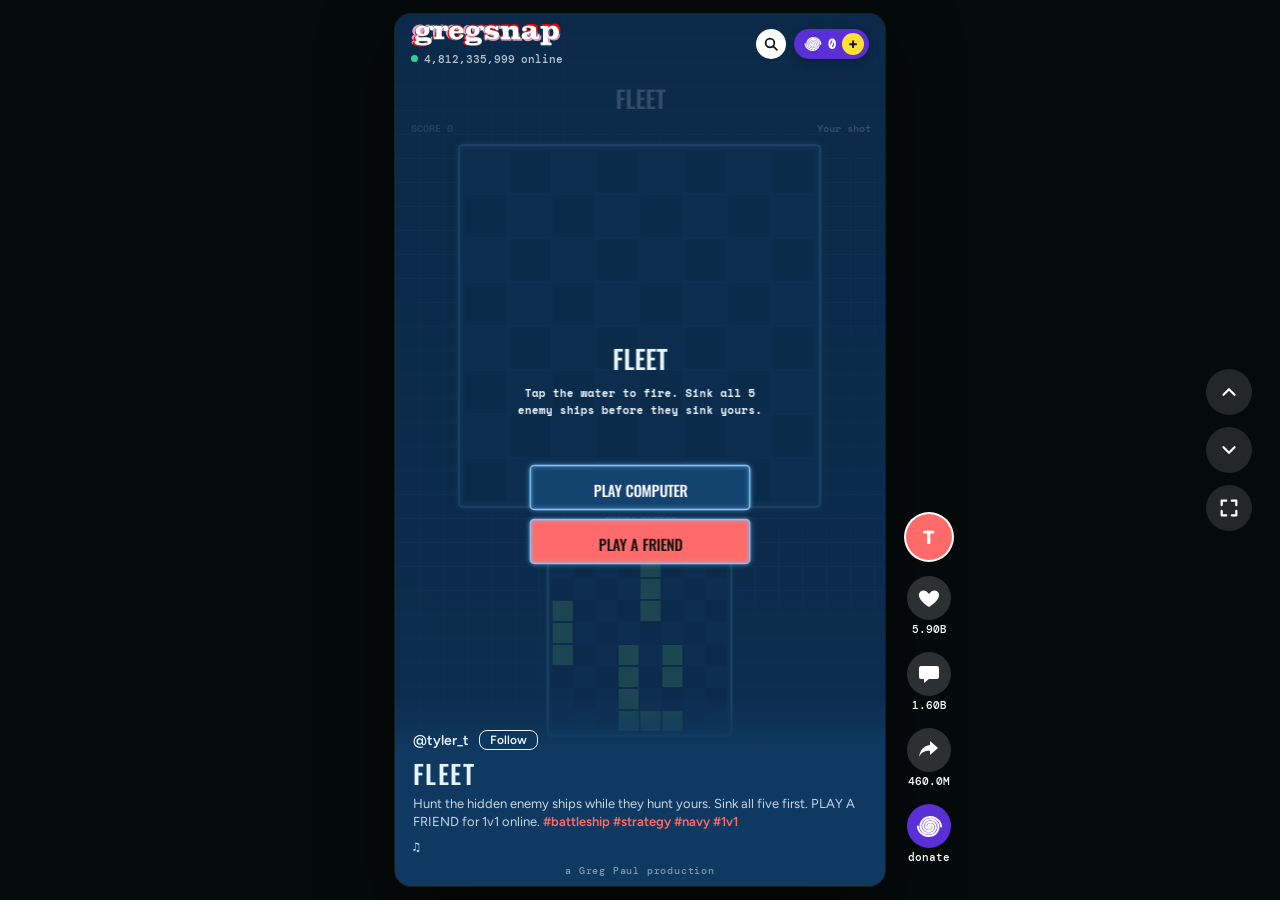
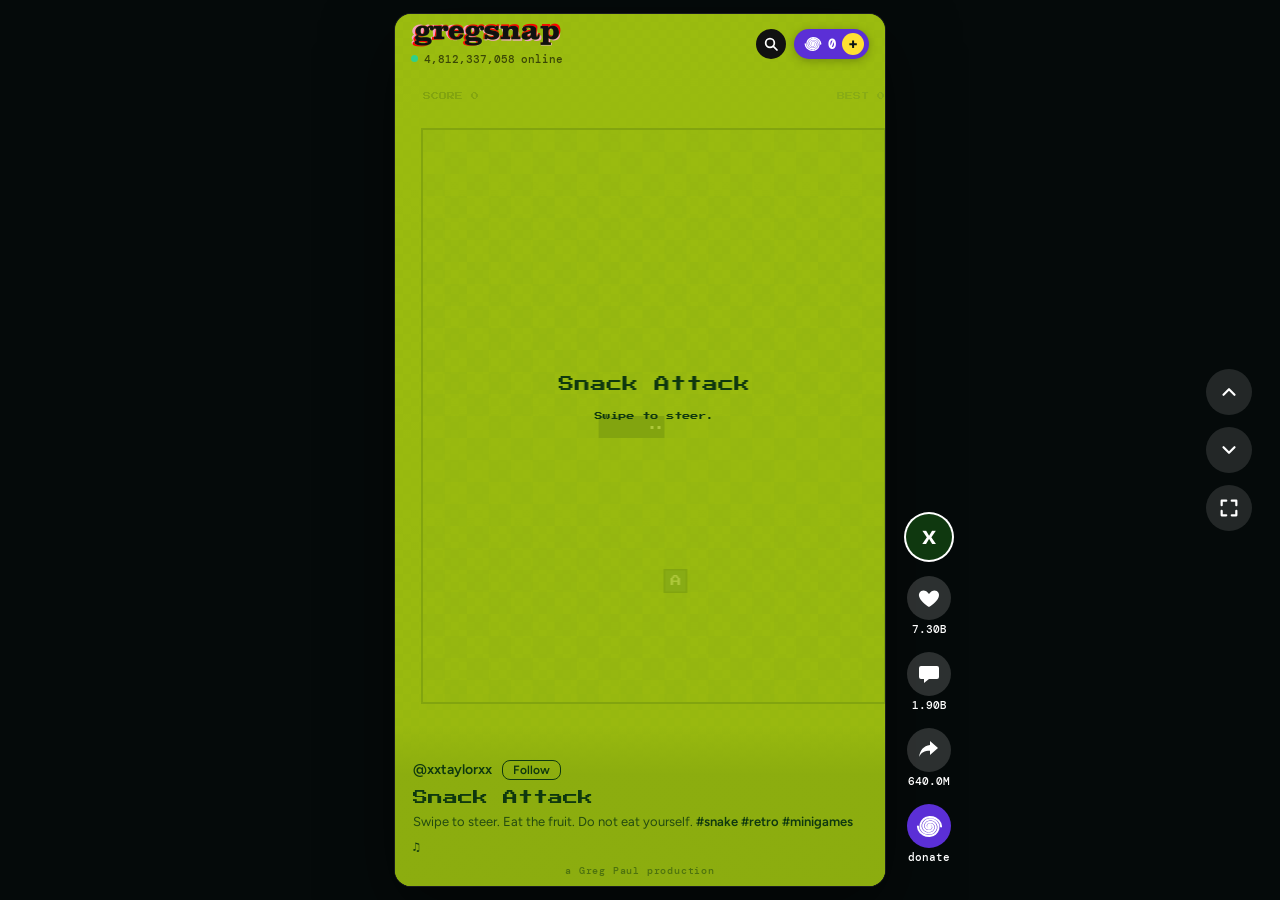
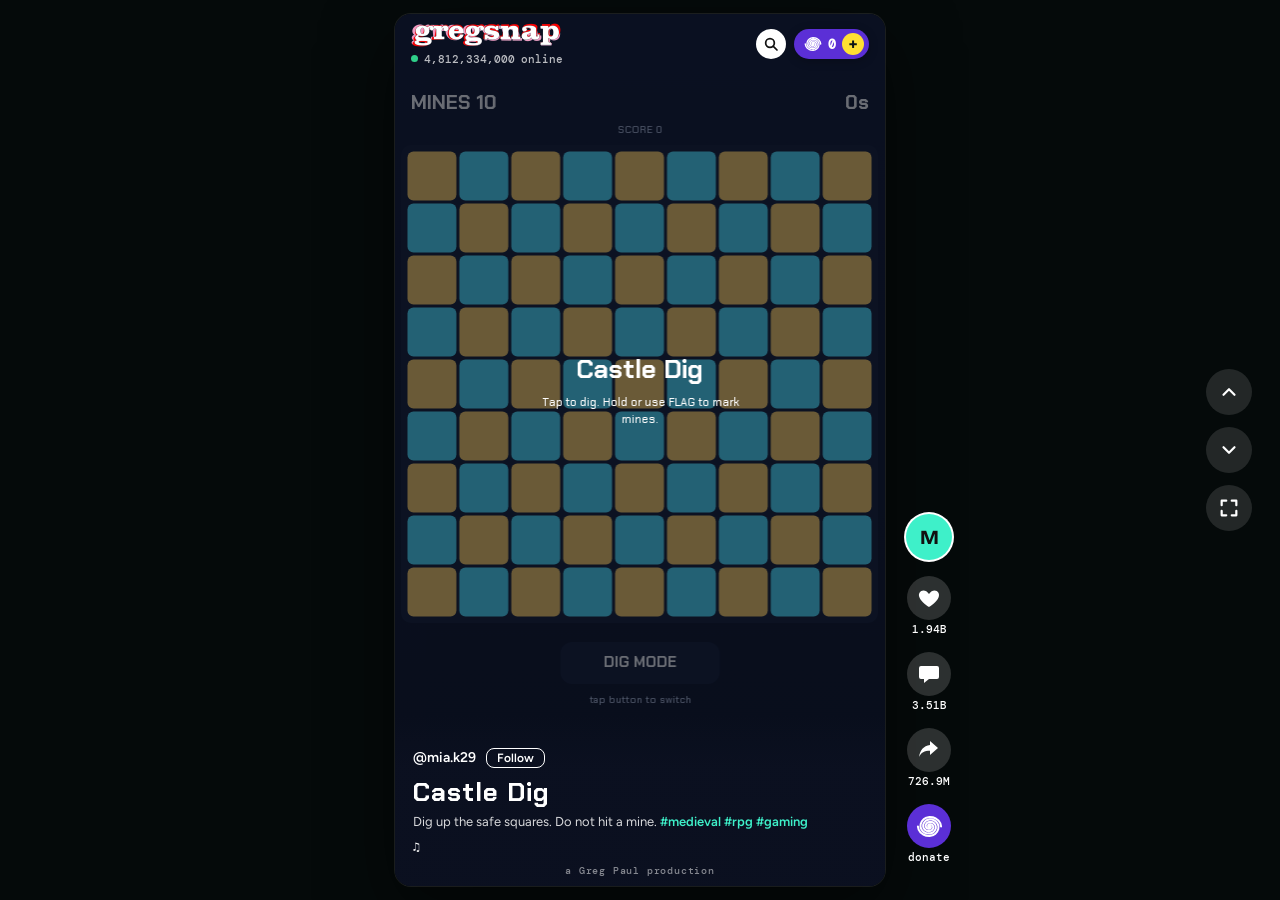
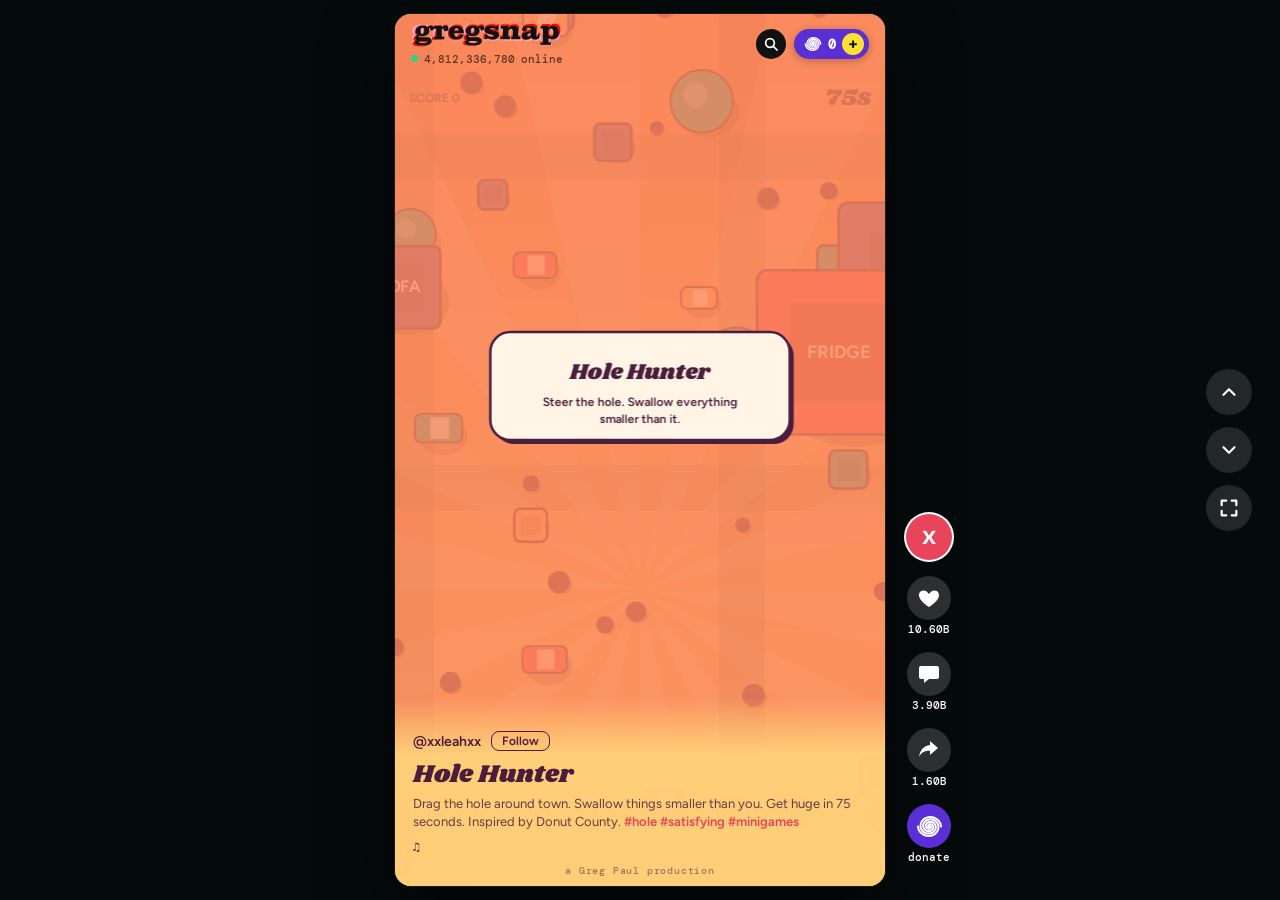
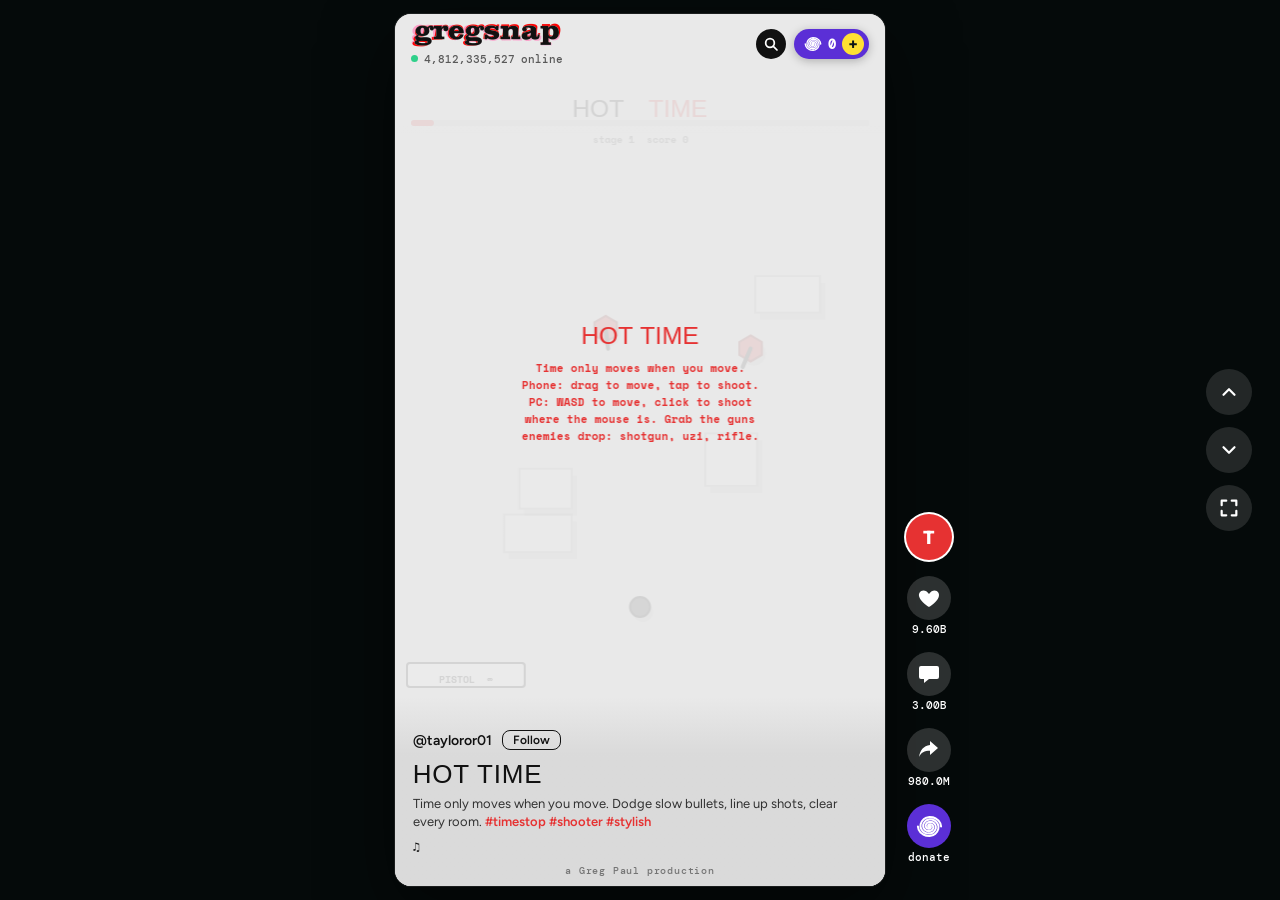
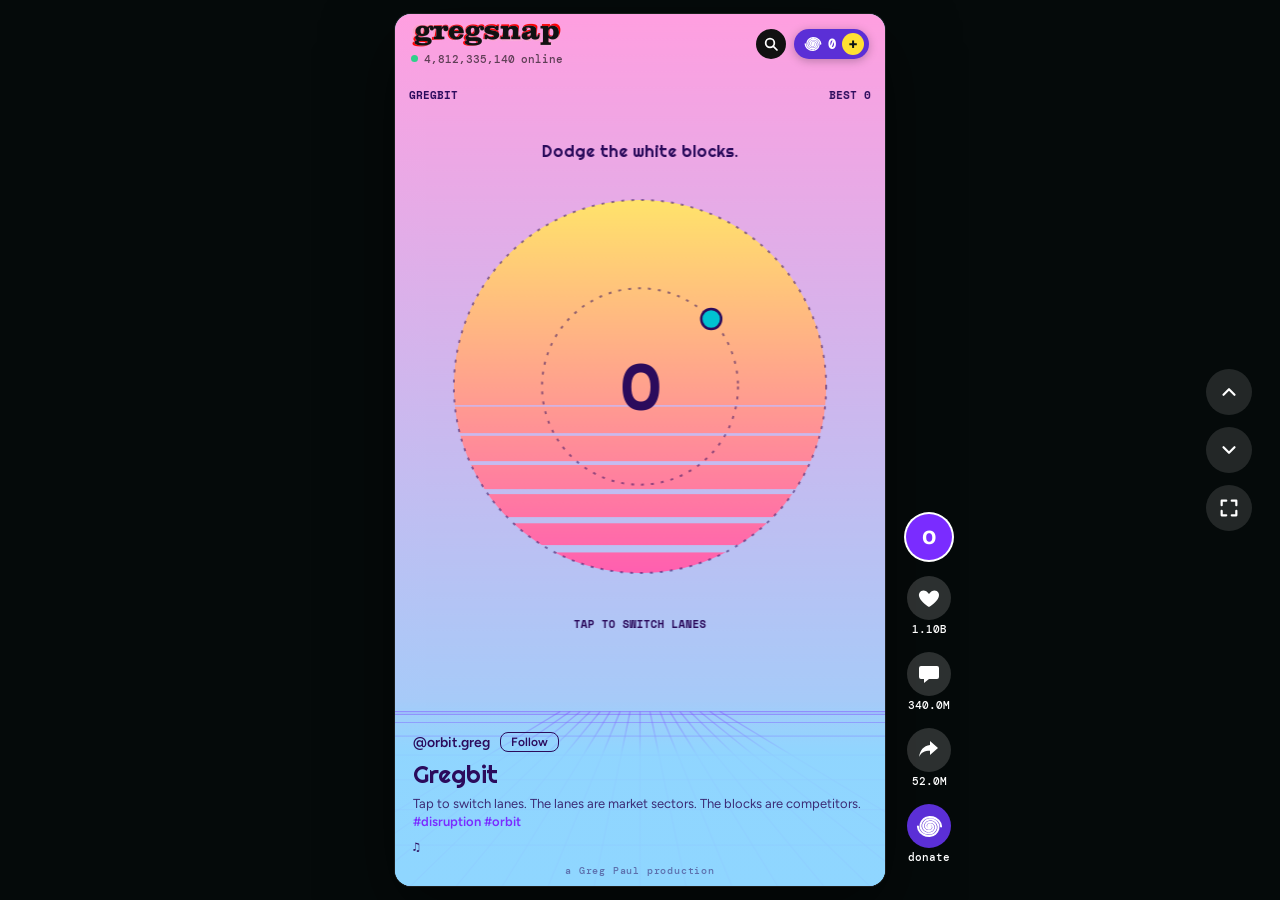
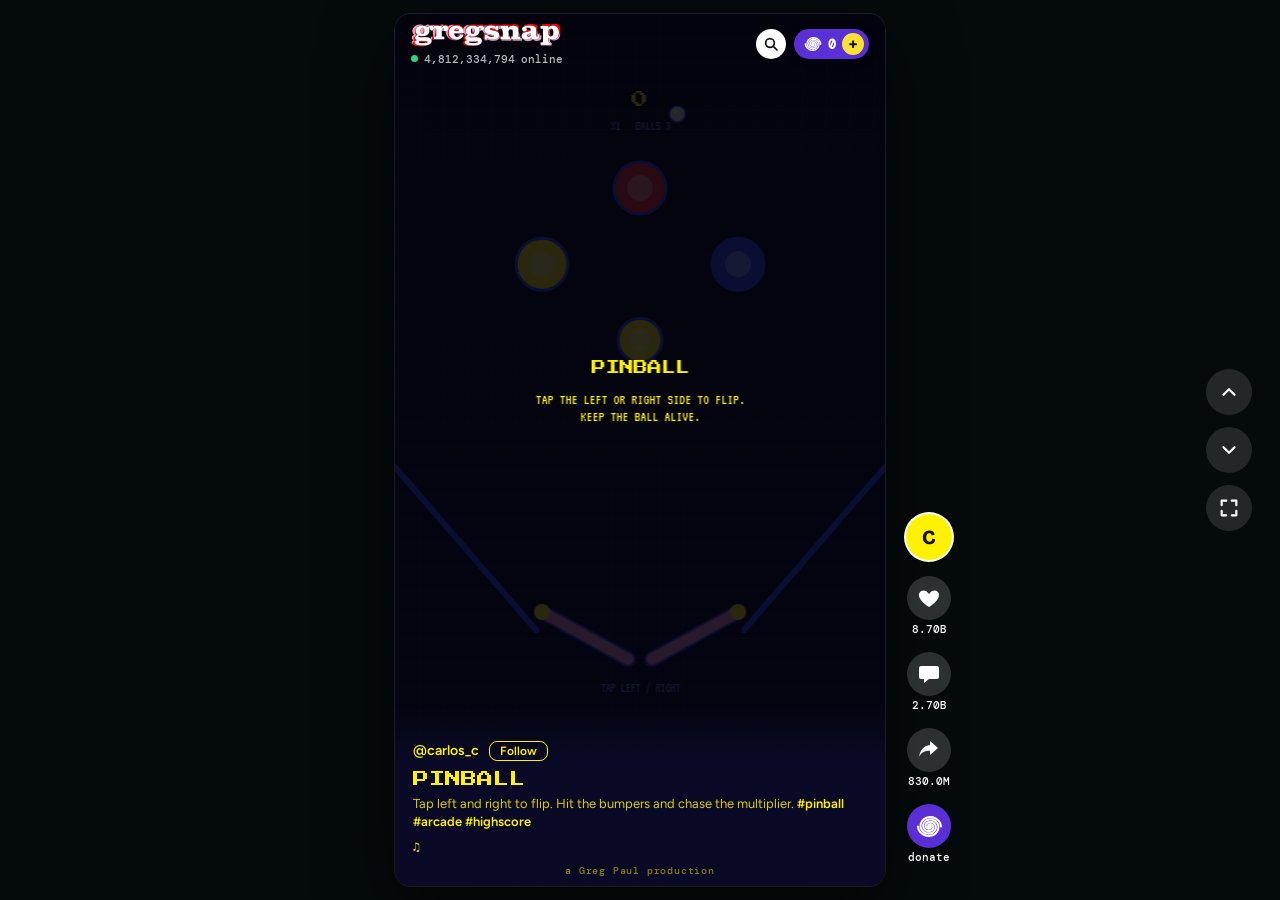
